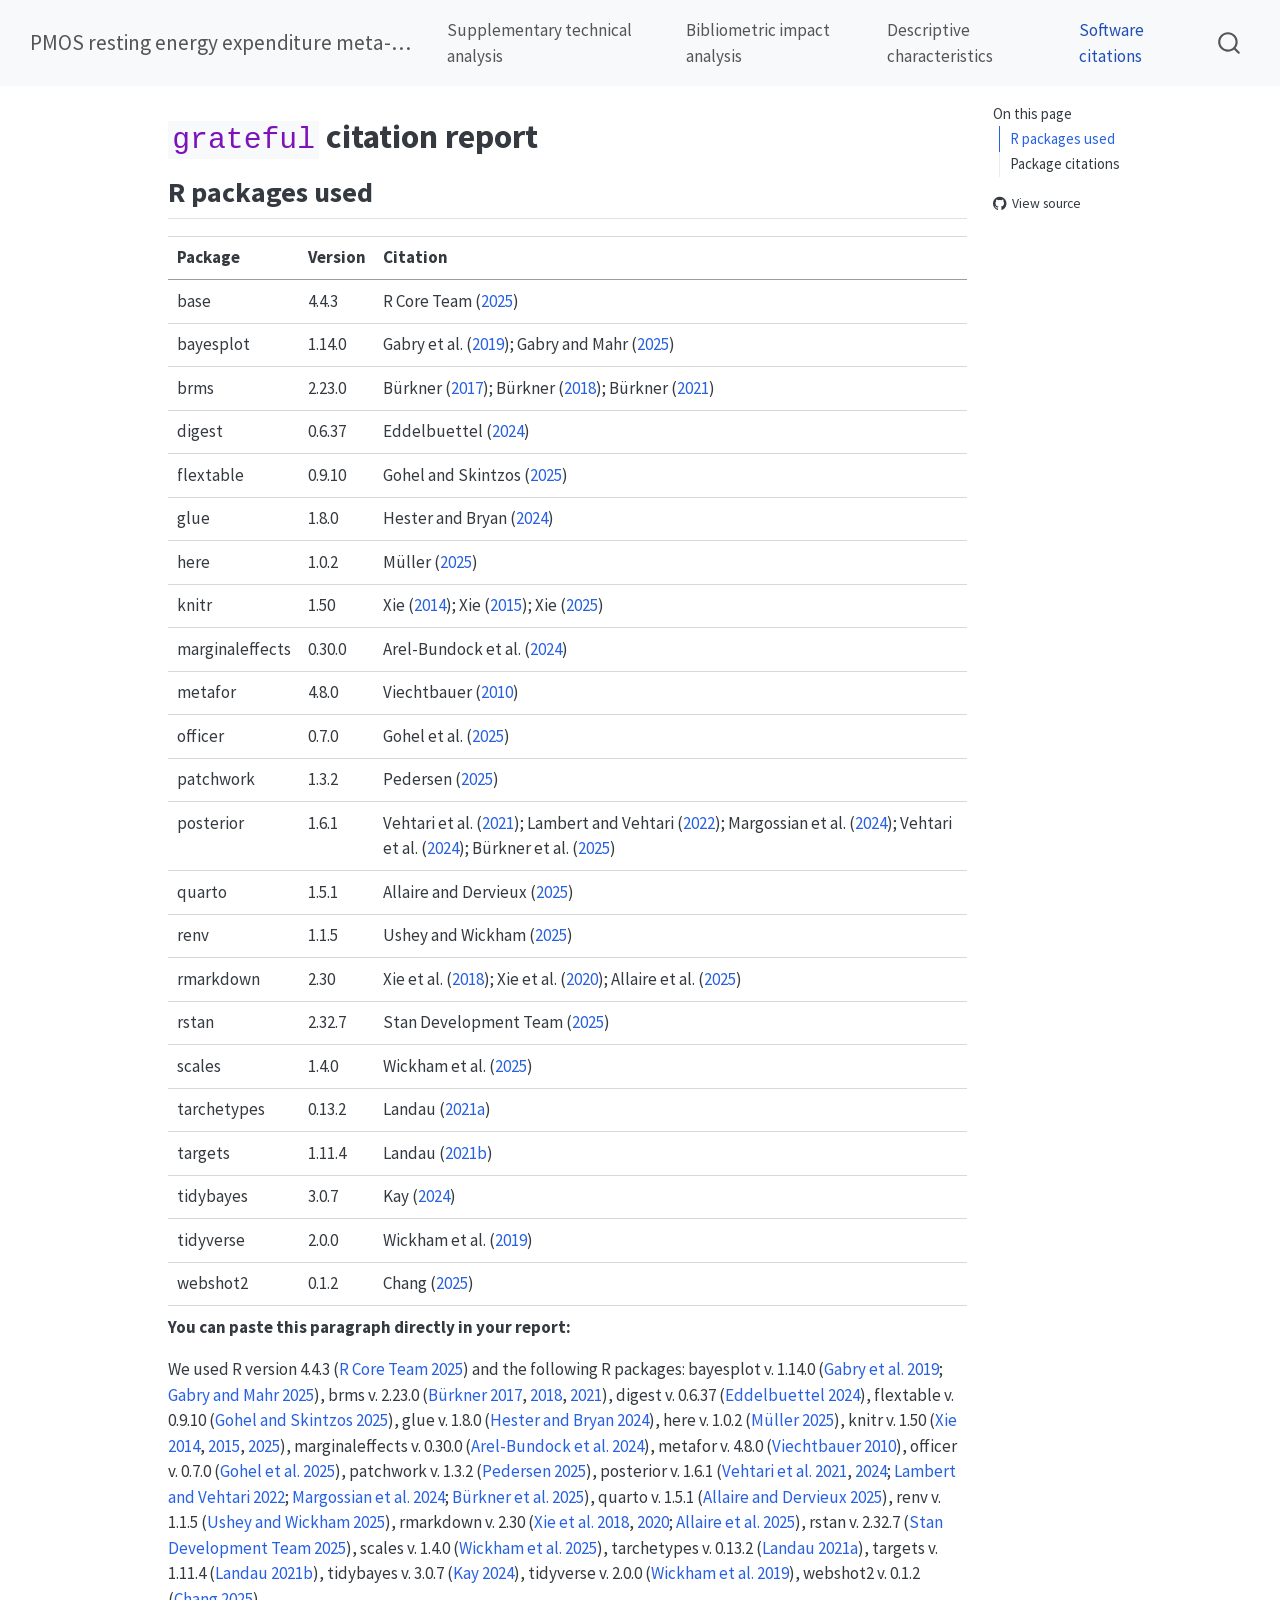
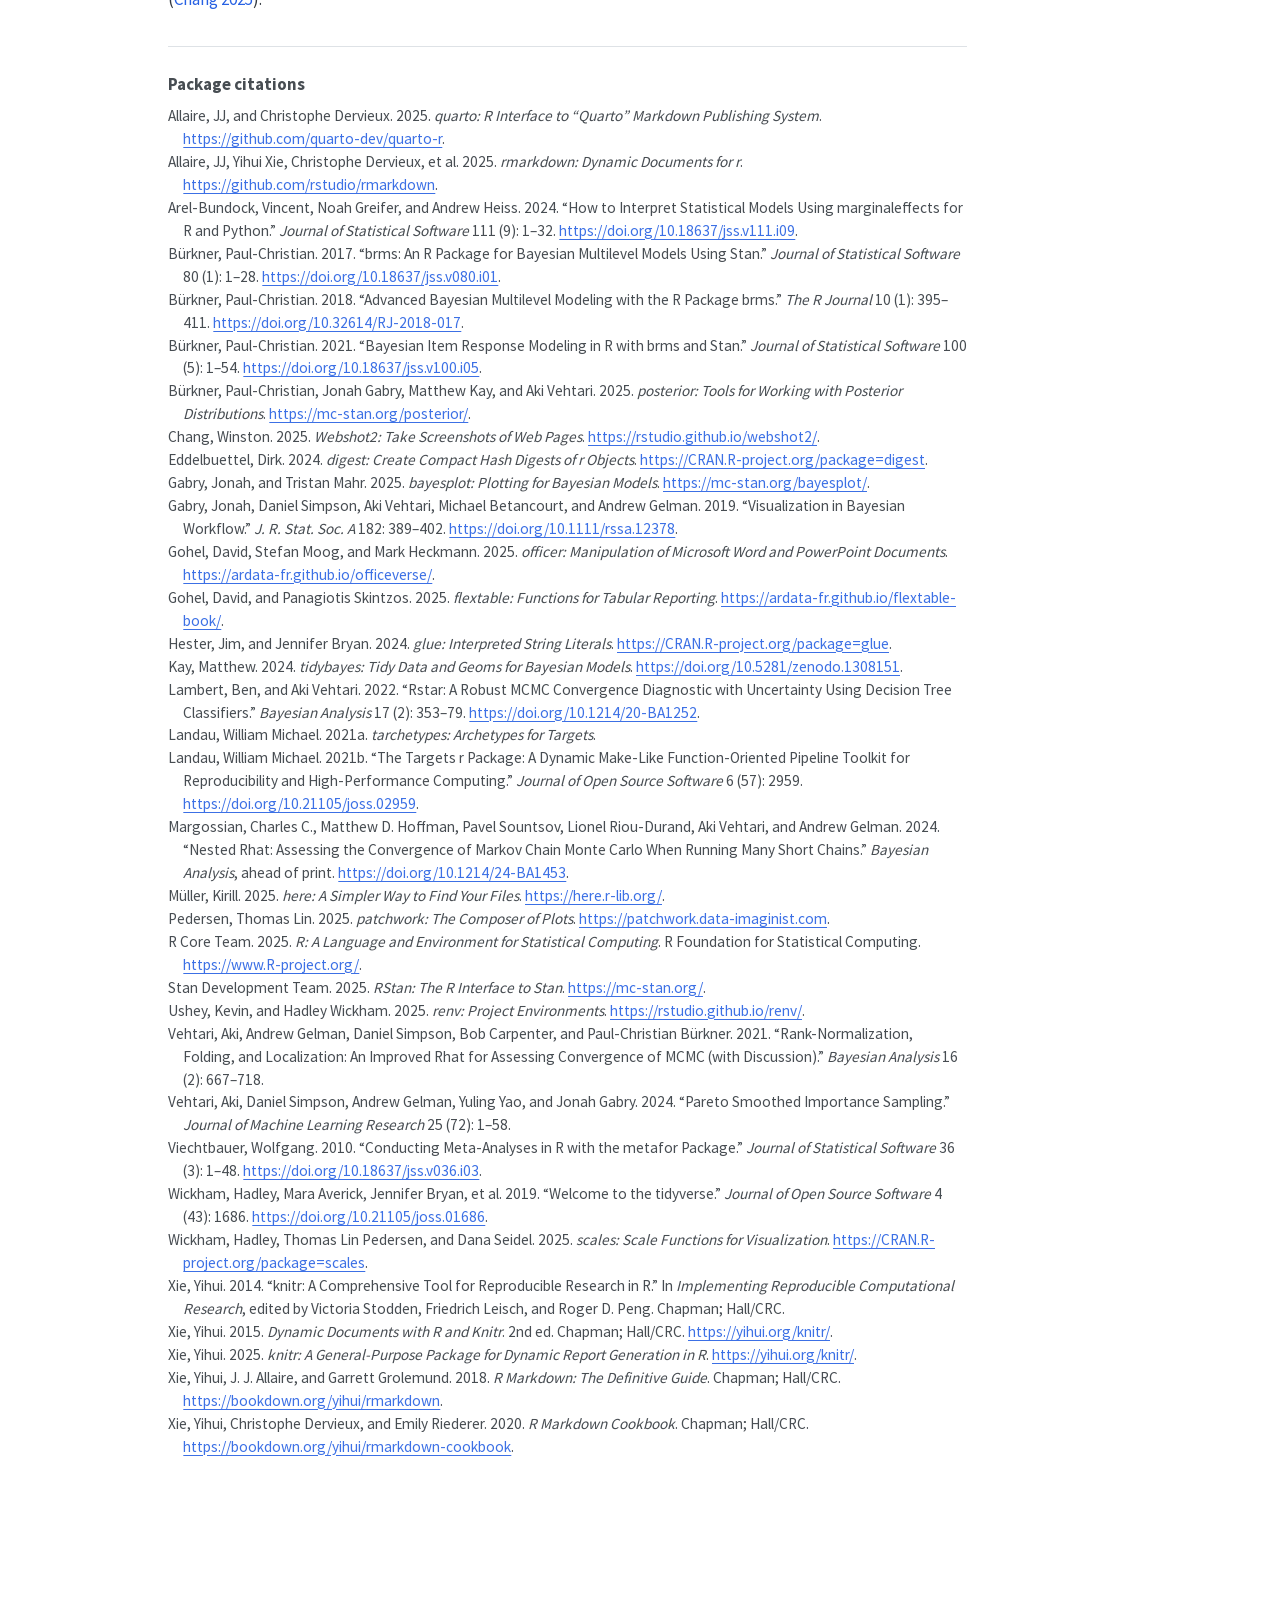
==== docs/grateful-report.html @ 44b8bd8b "Publish updated supplementary site" ====
<!DOCTYPE html>
<html xmlns="http://www.w3.org/1999/xhtml" lang="en" xml:lang="en"><head>

<meta charset="utf-8">
<meta name="generator" content="quarto-1.9.38">

<meta name="viewport" content="width=device-width, initial-scale=1.0, user-scalable=yes">


<title>grateful citation report – PMOS resting energy expenditure meta-analysis</title>
<style>

code{white-space: pre-wrap;}
span.smallcaps{font-variant: small-caps;}
div.columns{display: flex; gap: min(4vw, 1.5em);}
div.column{flex: auto; overflow-x: auto;}
div.hanging-indent{margin-left: 1.5em; text-indent: -1.5em;}
ul.task-list{list-style: none;}
ul.task-list li input[type="checkbox"] {
width: 0.8em;
margin: 0 0.8em 0.2em -1em;  vertical-align: middle;
}

div.csl-bib-body { }
div.csl-entry {
clear: both;
}
.hanging-indent div.csl-entry {
margin-left:2em;
text-indent:-2em;
}
div.csl-left-margin {
min-width:2em;
float:left;
}
div.csl-right-inline {
margin-left:2em;
padding-left:1em;
}
div.csl-indent {
margin-left: 2em;
}</style>


<script>const headroomChanged = new CustomEvent("quarto-hrChanged", {
  detail: {},
  bubbles: true,
  cancelable: false,
  composed: false,
});

const announceDismiss = () => {
  const annEl = window.document.getElementById("quarto-announcement");
  if (annEl) {
    annEl.remove();

    const annId = annEl.getAttribute("data-announcement-id");
    window.localStorage.setItem(`quarto-announce-${annId}`, "true");
  }
};

const announceRegister = () => {
  const annEl = window.document.getElementById("quarto-announcement");
  if (annEl) {
    const annId = annEl.getAttribute("data-announcement-id");
    const isDismissed =
      window.localStorage.getItem(`quarto-announce-${annId}`) || false;
    if (isDismissed) {
      announceDismiss();
      return;
    } else {
      annEl.classList.remove("hidden");
    }

    const actionEl = annEl.querySelector(".quarto-announcement-action");
    if (actionEl) {
      actionEl.addEventListener("click", function (e) {
        e.preventDefault();
        // Hide the bar immediately
        announceDismiss();
      });
    }
  }
};

window.document.addEventListener("DOMContentLoaded", function () {
  let init = false;

  announceRegister();

  // Manage the back to top button, if one is present.
  let lastScrollTop = window.pageYOffset || document.documentElement.scrollTop;
  const scrollDownBuffer = 5;
  const scrollUpBuffer = 35;
  const btn = document.getElementById("quarto-back-to-top");
  const hideBackToTop = () => {
    btn.style.display = "none";
  };
  const showBackToTop = () => {
    btn.style.display = "inline-block";
  };
  if (btn) {
    window.document.addEventListener(
      "scroll",
      function () {
        const currentScrollTop =
          window.pageYOffset || document.documentElement.scrollTop;

        // Shows and hides the button 'intelligently' as the user scrolls
        if (currentScrollTop - scrollDownBuffer > lastScrollTop) {
          hideBackToTop();
          lastScrollTop = currentScrollTop <= 0 ? 0 : currentScrollTop;
        } else if (currentScrollTop < lastScrollTop - scrollUpBuffer) {
          showBackToTop();
          lastScrollTop = currentScrollTop <= 0 ? 0 : currentScrollTop;
        }

        // Show the button at the bottom, hides it at the top
        if (currentScrollTop <= 0) {
          hideBackToTop();
        } else if (
          window.innerHeight + currentScrollTop >=
          document.body.offsetHeight
        ) {
          showBackToTop();
        }
      },
      false
    );
  }

  function throttle(func, wait) {
    var timeout;
    return function () {
      const context = this;
      const args = arguments;
      const later = function () {
        clearTimeout(timeout);
        timeout = null;
        func.apply(context, args);
      };

      if (!timeout) {
        timeout = setTimeout(later, wait);
      }
    };
  }

  function headerOffset() {
    // Set an offset if there is are fixed top navbar
    const headerEl = window.document.querySelector("header.fixed-top");
    if (headerEl) {
      return headerEl.clientHeight;
    } else {
      return 0;
    }
  }

  function footerOffset() {
    const footerEl = window.document.querySelector("footer.footer");
    if (footerEl) {
      return footerEl.clientHeight;
    } else {
      return 0;
    }
  }

  function dashboardOffset() {
    const dashboardNavEl = window.document.getElementById(
      "quarto-dashboard-header"
    );
    if (dashboardNavEl !== null) {
      return dashboardNavEl.clientHeight;
    } else {
      return 0;
    }
  }

  function updateDocumentOffsetWithoutAnimation() {
    updateDocumentOffset(false);
  }

  function updateDocumentOffset(animated) {
    // set body offset
    const topOffset = headerOffset();
    const bodyOffset = topOffset + footerOffset() + dashboardOffset();
    const bodyEl = window.document.body;
    bodyEl.setAttribute("data-bs-offset", topOffset);
    bodyEl.style.paddingTop = topOffset + "px";

    // deal with sidebar offsets
    const sidebars = window.document.querySelectorAll(
      ".sidebar, .headroom-target"
    );
    sidebars.forEach((sidebar) => {
      if (!animated) {
        sidebar.classList.add("notransition");
        // Remove the no transition class after the animation has time to complete
        setTimeout(function () {
          sidebar.classList.remove("notransition");
        }, 201);
      }

      if (window.Headroom && sidebar.classList.contains("sidebar-unpinned")) {
        sidebar.style.top = "0";
        sidebar.style.maxHeight = "100vh";
      } else {
        sidebar.style.top = topOffset + "px";
        sidebar.style.maxHeight = "calc(100vh - " + topOffset + "px)";
      }
    });

    // allow space for footer
    const mainContainer = window.document.querySelector(".quarto-container");
    if (mainContainer) {
      mainContainer.style.minHeight = "calc(100vh - " + bodyOffset + "px)";
    }

    // link offset
    let linkStyle = window.document.querySelector("#quarto-target-style");
    if (!linkStyle) {
      linkStyle = window.document.createElement("style");
      linkStyle.setAttribute("id", "quarto-target-style");
      window.document.head.appendChild(linkStyle);
    }
    while (linkStyle.firstChild) {
      linkStyle.removeChild(linkStyle.firstChild);
    }
    if (topOffset > 0) {
      linkStyle.appendChild(
        window.document.createTextNode(`
      section:target::before {
        content: "";
        display: block;
        height: ${topOffset}px;
        margin: -${topOffset}px 0 0;
      }`)
      );
    }
    if (init) {
      window.dispatchEvent(headroomChanged);
    }
    init = true;
  }

  // initialize headroom
  var header = window.document.querySelector("#quarto-header");
  if (header && window.Headroom) {
    const headroom = new window.Headroom(header, {
      tolerance: 5,
      onPin: function () {
        const sidebars = window.document.querySelectorAll(
          ".sidebar, .headroom-target"
        );
        sidebars.forEach((sidebar) => {
          sidebar.classList.remove("sidebar-unpinned");
        });
        updateDocumentOffset();
      },
      onUnpin: function () {
        const sidebars = window.document.querySelectorAll(
          ".sidebar, .headroom-target"
        );
        sidebars.forEach((sidebar) => {
          sidebar.classList.add("sidebar-unpinned");
        });
        updateDocumentOffset();
      },
    });
    headroom.init();

    let frozen = false;
    window.quartoToggleHeadroom = function () {
      if (frozen) {
        headroom.unfreeze();
        frozen = false;
      } else {
        headroom.freeze();
        frozen = true;
      }
    };
  }

  window.addEventListener(
    "hashchange",
    function (e) {
      if (
        getComputedStyle(document.documentElement).scrollBehavior !== "smooth"
      ) {
        window.scrollTo(0, window.pageYOffset - headerOffset());
      }
    },
    false
  );

  // Observe size changed for the header
  const headerEl = window.document.querySelector("header.fixed-top");
  if (headerEl && window.ResizeObserver) {
    const observer = new window.ResizeObserver(() => {
      setTimeout(updateDocumentOffsetWithoutAnimation, 0);
    });
    observer.observe(headerEl, {
      attributes: true,
      childList: true,
      characterData: true,
    });
  } else {
    window.addEventListener(
      "resize",
      throttle(updateDocumentOffsetWithoutAnimation, 50)
    );
  }
  setTimeout(updateDocumentOffsetWithoutAnimation, 250);

  // fixup index.html links if we aren't on the filesystem
  if (window.location.protocol !== "file:") {
    const links = window.document.querySelectorAll("a");
    for (let i = 0; i < links.length; i++) {
      if (links[i].href) {
        links[i].dataset.originalHref = links[i].href;
        links[i].href = links[i].href.replace(/\/index\.html/, "/");
      }
    }

    // Fixup any sharing links that require urls
    // Append url to any sharing urls
    const sharingLinks = window.document.querySelectorAll(
      "a.sidebar-tools-main-item, a.quarto-navigation-tool, a.quarto-navbar-tools, a.quarto-navbar-tools-item"
    );
    for (let i = 0; i < sharingLinks.length; i++) {
      const sharingLink = sharingLinks[i];
      const href = sharingLink.getAttribute("href");
      if (href) {
        sharingLink.setAttribute(
          "href",
          href.replace("|url|", window.location.href)
        );
      }
    }

    // Scroll the active navigation item into view, if necessary
    const navSidebar = window.document.querySelector("nav#quarto-sidebar");
    if (navSidebar) {
      // Find the active item
      const activeItem = navSidebar.querySelector("li.sidebar-item a.active");
      if (activeItem) {
        // Wait for the scroll height and height to resolve by observing size changes on the
        // nav element that is scrollable
        const resizeObserver = new ResizeObserver((_entries) => {
          // The bottom of the element
          const elBottom = activeItem.offsetTop;
          const viewBottom = navSidebar.scrollTop + navSidebar.clientHeight;

          // The element height and scroll height are the same, then we are still loading
          if (viewBottom !== navSidebar.scrollHeight) {
            // Determine if the item isn't visible and scroll to it
            if (elBottom >= viewBottom) {
              navSidebar.scrollTop = elBottom;
            }

            // stop observing now since we've completed the scroll
            resizeObserver.unobserve(navSidebar);
          }
        });
        resizeObserver.observe(navSidebar);
      }
    }
  }
});
</script>
<script>/*!
 * headroom.js v0.12.0 - Give your page some headroom. Hide your header until you need it
 * Copyright (c) 2020 Nick Williams - http://wicky.nillia.ms/headroom.js
 * License: MIT
 */

!function(t,n){"object"==typeof exports&&"undefined"!=typeof module?module.exports=n():"function"==typeof define&&define.amd?define(n):(t=t||self).Headroom=n()}(this,function(){"use strict";function t(){return"undefined"!=typeof window}function d(t){return function(t){return t&&t.document&&function(t){return 9===t.nodeType}(t.document)}(t)?function(t){var n=t.document,o=n.body,s=n.documentElement;return{scrollHeight:function(){return Math.max(o.scrollHeight,s.scrollHeight,o.offsetHeight,s.offsetHeight,o.clientHeight,s.clientHeight)},height:function(){return t.innerHeight||s.clientHeight||o.clientHeight},scrollY:function(){return void 0!==t.pageYOffset?t.pageYOffset:(s||o.parentNode||o).scrollTop}}}(t):function(t){return{scrollHeight:function(){return Math.max(t.scrollHeight,t.offsetHeight,t.clientHeight)},height:function(){return Math.max(t.offsetHeight,t.clientHeight)},scrollY:function(){return t.scrollTop}}}(t)}function n(t,s,e){var n,o=function(){var n=!1;try{var t={get passive(){n=!0}};window.addEventListener("test",t,t),window.removeEventListener("test",t,t)}catch(t){n=!1}return n}(),i=!1,r=d(t),l=r.scrollY(),a={};function c(){var t=Math.round(r.scrollY()),n=r.height(),o=r.scrollHeight();a.scrollY=t,a.lastScrollY=l,a.direction=l<t?"down":"up",a.distance=Math.abs(t-l),a.isOutOfBounds=t<0||o<t+n,a.top=t<=s.offset[a.direction],a.bottom=o<=t+n,a.toleranceExceeded=a.distance>s.tolerance[a.direction],e(a),l=t,i=!1}function h(){i||(i=!0,n=requestAnimationFrame(c))}var u=!!o&&{passive:!0,capture:!1};return t.addEventListener("scroll",h,u),c(),{destroy:function(){cancelAnimationFrame(n),t.removeEventListener("scroll",h,u)}}}function o(t){return t===Object(t)?t:{down:t,up:t}}function s(t,n){n=n||{},Object.assign(this,s.options,n),this.classes=Object.assign({},s.options.classes,n.classes),this.elem=t,this.tolerance=o(this.tolerance),this.offset=o(this.offset),this.initialised=!1,this.frozen=!1}return s.prototype={constructor:s,init:function(){return s.cutsTheMustard&&!this.initialised&&(this.addClass("initial"),this.initialised=!0,setTimeout(function(t){t.scrollTracker=n(t.scroller,{offset:t.offset,tolerance:t.tolerance},t.update.bind(t))},100,this)),this},destroy:function(){this.initialised=!1,Object.keys(this.classes).forEach(this.removeClass,this),this.scrollTracker.destroy()},unpin:function(){!this.hasClass("pinned")&&this.hasClass("unpinned")||(this.addClass("unpinned"),this.removeClass("pinned"),this.onUnpin&&this.onUnpin.call(this))},pin:function(){this.hasClass("unpinned")&&(this.addClass("pinned"),this.removeClass("unpinned"),this.onPin&&this.onPin.call(this))},freeze:function(){this.frozen=!0,this.addClass("frozen")},unfreeze:function(){this.frozen=!1,this.removeClass("frozen")},top:function(){this.hasClass("top")||(this.addClass("top"),this.removeClass("notTop"),this.onTop&&this.onTop.call(this))},notTop:function(){this.hasClass("notTop")||(this.addClass("notTop"),this.removeClass("top"),this.onNotTop&&this.onNotTop.call(this))},bottom:function(){this.hasClass("bottom")||(this.addClass("bottom"),this.removeClass("notBottom"),this.onBottom&&this.onBottom.call(this))},notBottom:function(){this.hasClass("notBottom")||(this.addClass("notBottom"),this.removeClass("bottom"),this.onNotBottom&&this.onNotBottom.call(this))},shouldUnpin:function(t){return"down"===t.direction&&!t.top&&t.toleranceExceeded},shouldPin:function(t){return"up"===t.direction&&t.toleranceExceeded||t.top},addClass:function(t){this.elem.classList.add.apply(this.elem.classList,this.classes[t].split(" "))},removeClass:function(t){this.elem.classList.remove.apply(this.elem.classList,this.classes[t].split(" "))},hasClass:function(t){return this.classes[t].split(" ").every(function(t){return this.classList.contains(t)},this.elem)},update:function(t){t.isOutOfBounds||!0!==this.frozen&&(t.top?this.top():this.notTop(),t.bottom?this.bottom():this.notBottom(),this.shouldUnpin(t)?this.unpin():this.shouldPin(t)&&this.pin())}},s.options={tolerance:{up:0,down:0},offset:0,scroller:t()?window:null,classes:{frozen:"headroom--frozen",pinned:"headroom--pinned",unpinned:"headroom--unpinned",top:"headroom--top",notTop:"headroom--not-top",bottom:"headroom--bottom",notBottom:"headroom--not-bottom",initial:"headroom"}},s.cutsTheMustard=!!(t()&&function(){}.bind&&"classList"in document.documentElement&&Object.assign&&Object.keys&&requestAnimationFrame),s});
</script>
<script>/*!
 * clipboard.js v2.0.11
 * https://clipboardjs.com/
 *
 * Licensed MIT © Zeno Rocha
 */
!function(t,e){"object"==typeof exports&&"object"==typeof module?module.exports=e():"function"==typeof define&&define.amd?define([],e):"object"==typeof exports?exports.ClipboardJS=e():t.ClipboardJS=e()}(this,function(){return n={686:function(t,e,n){"use strict";n.d(e,{default:function(){return b}});var e=n(279),i=n.n(e),e=n(370),u=n.n(e),e=n(817),r=n.n(e);function c(t){try{return document.execCommand(t)}catch(t){return}}var a=function(t){t=r()(t);return c("cut"),t};function o(t,e){var n,o,t=(n=t,o="rtl"===document.documentElement.getAttribute("dir"),(t=document.createElement("textarea")).style.fontSize="12pt",t.style.border="0",t.style.padding="0",t.style.margin="0",t.style.position="absolute",t.style[o?"right":"left"]="-9999px",o=window.pageYOffset||document.documentElement.scrollTop,t.style.top="".concat(o,"px"),t.setAttribute("readonly",""),t.value=n,t);return e.container.appendChild(t),e=r()(t),c("copy"),t.remove(),e}var f=function(t){var e=1<arguments.length&&void 0!==arguments[1]?arguments[1]:{container:document.body},n="";return"string"==typeof t?n=o(t,e):t instanceof HTMLInputElement&&!["text","search","url","tel","password"].includes(null==t?void 0:t.type)?n=o(t.value,e):(n=r()(t),c("copy")),n};function l(t){return(l="function"==typeof Symbol&&"symbol"==typeof Symbol.iterator?function(t){return typeof t}:function(t){return t&&"function"==typeof Symbol&&t.constructor===Symbol&&t!==Symbol.prototype?"symbol":typeof t})(t)}var s=function(){var t=0<arguments.length&&void 0!==arguments[0]?arguments[0]:{},e=t.action,n=void 0===e?"copy":e,o=t.container,e=t.target,t=t.text;if("copy"!==n&&"cut"!==n)throw new Error('Invalid "action" value, use either "copy" or "cut"');if(void 0!==e){if(!e||"object"!==l(e)||1!==e.nodeType)throw new Error('Invalid "target" value, use a valid Element');if("copy"===n&&e.hasAttribute("disabled"))throw new Error('Invalid "target" attribute. Please use "readonly" instead of "disabled" attribute');if("cut"===n&&(e.hasAttribute("readonly")||e.hasAttribute("disabled")))throw new Error('Invalid "target" attribute. You can\'t cut text from elements with "readonly" or "disabled" attributes')}return t?f(t,{container:o}):e?"cut"===n?a(e):f(e,{container:o}):void 0};function p(t){return(p="function"==typeof Symbol&&"symbol"==typeof Symbol.iterator?function(t){return typeof t}:function(t){return t&&"function"==typeof Symbol&&t.constructor===Symbol&&t!==Symbol.prototype?"symbol":typeof t})(t)}function d(t,e){for(var n=0;n<e.length;n++){var o=e[n];o.enumerable=o.enumerable||!1,o.configurable=!0,"value"in o&&(o.writable=!0),Object.defineProperty(t,o.key,o)}}function y(t,e){return(y=Object.setPrototypeOf||function(t,e){return t.__proto__=e,t})(t,e)}function h(n){var o=function(){if("undefined"==typeof Reflect||!Reflect.construct)return!1;if(Reflect.construct.sham)return!1;if("function"==typeof Proxy)return!0;try{return Date.prototype.toString.call(Reflect.construct(Date,[],function(){})),!0}catch(t){return!1}}();return function(){var t,e=v(n);return t=o?(t=v(this).constructor,Reflect.construct(e,arguments,t)):e.apply(this,arguments),e=this,!(t=t)||"object"!==p(t)&&"function"!=typeof t?function(t){if(void 0!==t)return t;throw new ReferenceError("this hasn't been initialised - super() hasn't been called")}(e):t}}function v(t){return(v=Object.setPrototypeOf?Object.getPrototypeOf:function(t){return t.__proto__||Object.getPrototypeOf(t)})(t)}function m(t,e){t="data-clipboard-".concat(t);if(e.hasAttribute(t))return e.getAttribute(t)}var b=function(){!function(t,e){if("function"!=typeof e&&null!==e)throw new TypeError("Super expression must either be null or a function");t.prototype=Object.create(e&&e.prototype,{constructor:{value:t,writable:!0,configurable:!0}}),e&&y(t,e)}(r,i());var t,e,n,o=h(r);function r(t,e){var n;return function(t){if(!(t instanceof r))throw new TypeError("Cannot call a class as a function")}(this),(n=o.call(this)).resolveOptions(e),n.listenClick(t),n}return t=r,n=[{key:"copy",value:function(t){var e=1<arguments.length&&void 0!==arguments[1]?arguments[1]:{container:document.body};return f(t,e)}},{key:"cut",value:function(t){return a(t)}},{key:"isSupported",value:function(){var t=0<arguments.length&&void 0!==arguments[0]?arguments[0]:["copy","cut"],t="string"==typeof t?[t]:t,e=!!document.queryCommandSupported;return t.forEach(function(t){e=e&&!!document.queryCommandSupported(t)}),e}}],(e=[{key:"resolveOptions",value:function(){var t=0<arguments.length&&void 0!==arguments[0]?arguments[0]:{};this.action="function"==typeof t.action?t.action:this.defaultAction,this.target="function"==typeof t.target?t.target:this.defaultTarget,this.text="function"==typeof t.text?t.text:this.defaultText,this.container="object"===p(t.container)?t.container:document.body}},{key:"listenClick",value:function(t){var e=this;this.listener=u()(t,"click",function(t){return e.onClick(t)})}},{key:"onClick",value:function(t){var e=t.delegateTarget||t.currentTarget,n=this.action(e)||"copy",t=s({action:n,container:this.container,target:this.target(e),text:this.text(e)});this.emit(t?"success":"error",{action:n,text:t,trigger:e,clearSelection:function(){e&&e.focus(),window.getSelection().removeAllRanges()}})}},{key:"defaultAction",value:function(t){return m("action",t)}},{key:"defaultTarget",value:function(t){t=m("target",t);if(t)return document.querySelector(t)}},{key:"defaultText",value:function(t){return m("text",t)}},{key:"destroy",value:function(){this.listener.destroy()}}])&&d(t.prototype,e),n&&d(t,n),r}()},828:function(t){var e;"undefined"==typeof Element||Element.prototype.matches||((e=Element.prototype).matches=e.matchesSelector||e.mozMatchesSelector||e.msMatchesSelector||e.oMatchesSelector||e.webkitMatchesSelector),t.exports=function(t,e){for(;t&&9!==t.nodeType;){if("function"==typeof t.matches&&t.matches(e))return t;t=t.parentNode}}},438:function(t,e,n){var u=n(828);function i(t,e,n,o,r){var i=function(e,n,t,o){return function(t){t.delegateTarget=u(t.target,n),t.delegateTarget&&o.call(e,t)}}.apply(this,arguments);return t.addEventListener(n,i,r),{destroy:function(){t.removeEventListener(n,i,r)}}}t.exports=function(t,e,n,o,r){return"function"==typeof t.addEventListener?i.apply(null,arguments):"function"==typeof n?i.bind(null,document).apply(null,arguments):("string"==typeof t&&(t=document.querySelectorAll(t)),Array.prototype.map.call(t,function(t){return i(t,e,n,o,r)}))}},879:function(t,n){n.node=function(t){return void 0!==t&&t instanceof HTMLElement&&1===t.nodeType},n.nodeList=function(t){var e=Object.prototype.toString.call(t);return void 0!==t&&("[object NodeList]"===e||"[object HTMLCollection]"===e)&&"length"in t&&(0===t.length||n.node(t[0]))},n.string=function(t){return"string"==typeof t||t instanceof String},n.fn=function(t){return"[object Function]"===Object.prototype.toString.call(t)}},370:function(t,e,n){var f=n(879),l=n(438);t.exports=function(t,e,n){if(!t&&!e&&!n)throw new Error("Missing required arguments");if(!f.string(e))throw new TypeError("Second argument must be a String");if(!f.fn(n))throw new TypeError("Third argument must be a Function");if(f.node(t))return c=e,a=n,(u=t).addEventListener(c,a),{destroy:function(){u.removeEventListener(c,a)}};if(f.nodeList(t))return o=t,r=e,i=n,Array.prototype.forEach.call(o,function(t){t.addEventListener(r,i)}),{destroy:function(){Array.prototype.forEach.call(o,function(t){t.removeEventListener(r,i)})}};if(f.string(t))return t=t,e=e,n=n,l(document.body,t,e,n);throw new TypeError("First argument must be a String, HTMLElement, HTMLCollection, or NodeList");var o,r,i,u,c,a}},817:function(t){t.exports=function(t){var e,n="SELECT"===t.nodeName?(t.focus(),t.value):"INPUT"===t.nodeName||"TEXTAREA"===t.nodeName?((e=t.hasAttribute("readonly"))||t.setAttribute("readonly",""),t.select(),t.setSelectionRange(0,t.value.length),e||t.removeAttribute("readonly"),t.value):(t.hasAttribute("contenteditable")&&t.focus(),n=window.getSelection(),(e=document.createRange()).selectNodeContents(t),n.removeAllRanges(),n.addRange(e),n.toString());return n}},279:function(t){function e(){}e.prototype={on:function(t,e,n){var o=this.e||(this.e={});return(o[t]||(o[t]=[])).push({fn:e,ctx:n}),this},once:function(t,e,n){var o=this;function r(){o.off(t,r),e.apply(n,arguments)}return r._=e,this.on(t,r,n)},emit:function(t){for(var e=[].slice.call(arguments,1),n=((this.e||(this.e={}))[t]||[]).slice(),o=0,r=n.length;o<r;o++)n[o].fn.apply(n[o].ctx,e);return this},off:function(t,e){var n=this.e||(this.e={}),o=n[t],r=[];if(o&&e)for(var i=0,u=o.length;i<u;i++)o[i].fn!==e&&o[i].fn._!==e&&r.push(o[i]);return r.length?n[t]=r:delete n[t],this}},t.exports=e,t.exports.TinyEmitter=e}},r={},o.n=function(t){var e=t&&t.__esModule?function(){return t.default}:function(){return t};return o.d(e,{a:e}),e},o.d=function(t,e){for(var n in e)o.o(e,n)&&!o.o(t,n)&&Object.defineProperty(t,n,{enumerable:!0,get:e[n]})},o.o=function(t,e){return Object.prototype.hasOwnProperty.call(t,e)},o(686).default;function o(t){if(r[t])return r[t].exports;var e=r[t]={exports:{}};return n[t](e,e.exports,o),e.exports}var n,r});</script>
<script>/*! @algolia/autocomplete-js 1.19.1 | MIT License | © Algolia, Inc. and contributors | https://github.com/algolia/autocomplete */
!function(e,t){"object"==typeof exports&&"undefined"!=typeof module?t(exports):"function"==typeof define&&define.amd?define(["exports"],t):t((e="undefined"!=typeof globalThis?globalThis:e||self)["@algolia/autocomplete-js"]={})}(this,(function(e){"use strict";function t(e,t){var n=Object.keys(e);if(Object.getOwnPropertySymbols){var r=Object.getOwnPropertySymbols(e);t&&(r=r.filter((function(t){return Object.getOwnPropertyDescriptor(e,t).enumerable}))),n.push.apply(n,r)}return n}function n(e){for(var n=1;n<arguments.length;n++){var r=null!=arguments[n]?arguments[n]:{};n%2?t(Object(r),!0).forEach((function(t){o(e,t,r[t])})):Object.getOwnPropertyDescriptors?Object.defineProperties(e,Object.getOwnPropertyDescriptors(r)):t(Object(r)).forEach((function(t){Object.defineProperty(e,t,Object.getOwnPropertyDescriptor(r,t))}))}return e}function r(e){return r="function"==typeof Symbol&&"symbol"==typeof Symbol.iterator?function(e){return typeof e}:function(e){return e&&"function"==typeof Symbol&&e.constructor===Symbol&&e!==Symbol.prototype?"symbol":typeof e},r(e)}function o(e,t,n){return(t=function(e){var t=function(e,t){if("object"!=typeof e||null===e)return e;var n=e[Symbol.toPrimitive];if(void 0!==n){var r=n.call(e,t||"default");if("object"!=typeof r)return r;throw new TypeError("@@toPrimitive must return a primitive value.")}return("string"===t?String:Number)(e)}(e,"string");return"symbol"==typeof t?t:String(t)}(t))in e?Object.defineProperty(e,t,{value:n,enumerable:!0,configurable:!0,writable:!0}):e[t]=n,e}function i(){return i=Object.assign?Object.assign.bind():function(e){for(var t=1;t<arguments.length;t++){var n=arguments[t];for(var r in n)Object.prototype.hasOwnProperty.call(n,r)&&(e[r]=n[r])}return e},i.apply(this,arguments)}function u(e,t){if(null==e)return{};var n,r,o=function(e,t){if(null==e)return{};var n,r,o={},i=Object.keys(e);for(r=0;r<i.length;r++)n=i[r],t.indexOf(n)>=0||(o[n]=e[n]);return o}(e,t);if(Object.getOwnPropertySymbols){var i=Object.getOwnPropertySymbols(e);for(r=0;r<i.length;r++)n=i[r],t.indexOf(n)>=0||Object.prototype.propertyIsEnumerable.call(e,n)&&(o[n]=e[n])}return o}function a(e,t){return function(e){if(Array.isArray(e))return e}(e)||function(e,t){var n=null==e?null:"undefined"!=typeof Symbol&&e[Symbol.iterator]||e["@@iterator"];if(null!=n){var r,o,i,u,a=[],l=!0,c=!1;try{if(i=(n=n.call(e)).next,0===t){if(Object(n)!==n)return;l=!1}else for(;!(l=(r=i.call(n)).done)&&(a.push(r.value),a.length!==t);l=!0);}catch(e){c=!0,o=e}finally{try{if(!l&&null!=n.return&&(u=n.return(),Object(u)!==u))return}finally{if(c)throw o}}return a}}(e,t)||c(e,t)||function(){throw new TypeError("Invalid attempt to destructure non-iterable instance.\nIn order to be iterable, non-array objects must have a [Symbol.iterator]() method.")}()}function l(e){return function(e){if(Array.isArray(e))return s(e)}(e)||function(e){if("undefined"!=typeof Symbol&&null!=e[Symbol.iterator]||null!=e["@@iterator"])return Array.from(e)}(e)||c(e)||function(){throw new TypeError("Invalid attempt to spread non-iterable instance.\nIn order to be iterable, non-array objects must have a [Symbol.iterator]() method.")}()}function c(e,t){if(e){if("string"==typeof e)return s(e,t);var n=Object.prototype.toString.call(e).slice(8,-1);return"Object"===n&&e.constructor&&(n=e.constructor.name),"Map"===n||"Set"===n?Array.from(e):"Arguments"===n||/^(?:Ui|I)nt(?:8|16|32)(?:Clamped)?Array$/.test(n)?s(e,t):void 0}}function s(e,t){(null==t||t>e.length)&&(t=e.length);for(var n=0,r=new Array(t);n<t;n++)r[n]=e[n];return r}function f(e){return{current:e}}function p(e,t){var n=void 0;return function(){for(var r=arguments.length,o=new Array(r),i=0;i<r;i++)o[i]=arguments[i];n&&clearTimeout(n),n=setTimeout((function(){return e.apply(void 0,o)}),t)}}function m(e){return e.reduce((function(e,t){return e.concat(t)}),[])}var v=0;function d(){return"autocomplete-".concat(v++)}function y(e,t){return t.reduce((function(e,t){return e&&e[t]}),e)}function b(e){return 0===e.collections.length?0:e.collections.reduce((function(e,t){return e+t.items.length}),0)}function g(e){return e!==Object(e)}function h(e,t){if(e===t)return!0;if(g(e)||g(t)||"function"==typeof e||"function"==typeof t)return e===t;if(Object.keys(e).length!==Object.keys(t).length)return!1;for(var n=0,r=Object.keys(e);n<r.length;n++){var o=r[n];if(!(o in t))return!1;if(!h(e[o],t[o]))return!1}return!0}var _=function(){};var O="1.19.1",S=[{segment:"autocomplete-core",version:O}];function j(e){var t=e.item,n=e.items,r=void 0===n?[]:n;return{index:t.__autocomplete_indexName,items:[t],positions:[1+r.findIndex((function(e){return e.objectID===t.objectID}))],queryID:t.__autocomplete_queryID,algoliaSource:["autocomplete"]}}function P(e,t){return function(e){if(Array.isArray(e))return e}(e)||function(e,t){var n=null==e?null:"undefined"!=typeof Symbol&&e[Symbol.iterator]||e["@@iterator"];if(null!=n){var r,o,i,u,a=[],l=!0,c=!1;try{if(i=(n=n.call(e)).next,0===t){if(Object(n)!==n)return;l=!1}else for(;!(l=(r=i.call(n)).done)&&(a.push(r.value),a.length!==t);l=!0);}catch(e){c=!0,o=e}finally{try{if(!l&&null!=n.return&&(u=n.return(),Object(u)!==u))return}finally{if(c)throw o}}return a}}(e,t)||function(e,t){if(!e)return;if("string"==typeof e)return w(e,t);var n=Object.prototype.toString.call(e).slice(8,-1);"Object"===n&&e.constructor&&(n=e.constructor.name);if("Map"===n||"Set"===n)return Array.from(e);if("Arguments"===n||/^(?:Ui|I)nt(?:8|16|32)(?:Clamped)?Array$/.test(n))return w(e,t)}(e,t)||function(){throw new TypeError("Invalid attempt to destructure non-iterable instance.\nIn order to be iterable, non-array objects must have a [Symbol.iterator]() method.")}()}function w(e,t){(null==t||t>e.length)&&(t=e.length);for(var n=0,r=new Array(t);n<t;n++)r[n]=e[n];return r}var I=["items"],A=["items"];function E(e){return E="function"==typeof Symbol&&"symbol"==typeof Symbol.iterator?function(e){return typeof e}:function(e){return e&&"function"==typeof Symbol&&e.constructor===Symbol&&e!==Symbol.prototype?"symbol":typeof e},E(e)}function D(e){return function(e){if(Array.isArray(e))return C(e)}(e)||function(e){if("undefined"!=typeof Symbol&&null!=e[Symbol.iterator]||null!=e["@@iterator"])return Array.from(e)}(e)||function(e,t){if(!e)return;if("string"==typeof e)return C(e,t);var n=Object.prototype.toString.call(e).slice(8,-1);"Object"===n&&e.constructor&&(n=e.constructor.name);if("Map"===n||"Set"===n)return Array.from(e);if("Arguments"===n||/^(?:Ui|I)nt(?:8|16|32)(?:Clamped)?Array$/.test(n))return C(e,t)}(e)||function(){throw new TypeError("Invalid attempt to spread non-iterable instance.\nIn order to be iterable, non-array objects must have a [Symbol.iterator]() method.")}()}function C(e,t){(null==t||t>e.length)&&(t=e.length);for(var n=0,r=new Array(t);n<t;n++)r[n]=e[n];return r}function k(e,t){if(null==e)return{};var n,r,o=function(e,t){if(null==e)return{};var n,r,o={},i=Object.keys(e);for(r=0;r<i.length;r++)n=i[r],t.indexOf(n)>=0||(o[n]=e[n]);return o}(e,t);if(Object.getOwnPropertySymbols){var i=Object.getOwnPropertySymbols(e);for(r=0;r<i.length;r++)n=i[r],t.indexOf(n)>=0||Object.prototype.propertyIsEnumerable.call(e,n)&&(o[n]=e[n])}return o}function x(e,t){var n=Object.keys(e);if(Object.getOwnPropertySymbols){var r=Object.getOwnPropertySymbols(e);t&&(r=r.filter((function(t){return Object.getOwnPropertyDescriptor(e,t).enumerable}))),n.push.apply(n,r)}return n}function N(e){for(var t=1;t<arguments.length;t++){var n=null!=arguments[t]?arguments[t]:{};t%2?x(Object(n),!0).forEach((function(t){T(e,t,n[t])})):Object.getOwnPropertyDescriptors?Object.defineProperties(e,Object.getOwnPropertyDescriptors(n)):x(Object(n)).forEach((function(t){Object.defineProperty(e,t,Object.getOwnPropertyDescriptor(n,t))}))}return e}function T(e,t,n){return(t=function(e){var t=function(e,t){if("object"!==E(e)||null===e)return e;var n=e[Symbol.toPrimitive];if(void 0!==n){var r=n.call(e,t||"default");if("object"!==E(r))return r;throw new TypeError("@@toPrimitive must return a primitive value.")}return("string"===t?String:Number)(e)}(e,"string");return"symbol"===E(t)?t:String(t)}(t))in e?Object.defineProperty(e,t,{value:n,enumerable:!0,configurable:!0,writable:!0}):e[t]=n,e}function q(e){for(var t=arguments.length>1&&void 0!==arguments[1]?arguments[1]:20,n=[],r=0;r<e.objectIDs.length;r+=t)n.push(N(N({},e),{},{objectIDs:e.objectIDs.slice(r,r+t)}));return n}function B(e){return e.map((function(e){var t=e.items,n=k(e,I);return N(N({},n),{},{objectIDs:(null==t?void 0:t.map((function(e){return e.objectID})))||n.objectIDs})}))}function R(e){var t,n,r,o=(t=P((e.version||"").split(".").map(Number),2),n=t[0],r=t[1],n>=3||2===n&&r>=4||1===n&&r>=10);function i(t,n,r){if(o&&void 0!==r){var i=r[0].__autocomplete_algoliaCredentials,u={"X-Algolia-Application-Id":i.appId,"X-Algolia-API-Key":i.apiKey};e.apply(void 0,[t].concat(D(n),[{headers:u}]))}else e.apply(void 0,[t].concat(D(n)))}return{init:function(t,n){e("init",{appId:t,apiKey:n})},setAuthenticatedUserToken:function(t){e("setAuthenticatedUserToken",t)},setUserToken:function(t){e("setUserToken",t)},clickedObjectIDsAfterSearch:function(){for(var e=arguments.length,t=new Array(e),n=0;n<e;n++)t[n]=arguments[n];t.length>0&&i("clickedObjectIDsAfterSearch",B(t),t[0].items)},clickedObjectIDs:function(){for(var e=arguments.length,t=new Array(e),n=0;n<e;n++)t[n]=arguments[n];t.length>0&&i("clickedObjectIDs",B(t),t[0].items)},clickedFilters:function(){for(var t=arguments.length,n=new Array(t),r=0;r<t;r++)n[r]=arguments[r];n.length>0&&e.apply(void 0,["clickedFilters"].concat(n))},convertedObjectIDsAfterSearch:function(){for(var e=arguments.length,t=new Array(e),n=0;n<e;n++)t[n]=arguments[n];t.length>0&&i("convertedObjectIDsAfterSearch",B(t),t[0].items)},convertedObjectIDs:function(){for(var e=arguments.length,t=new Array(e),n=0;n<e;n++)t[n]=arguments[n];t.length>0&&i("convertedObjectIDs",B(t),t[0].items)},convertedFilters:function(){for(var t=arguments.length,n=new Array(t),r=0;r<t;r++)n[r]=arguments[r];n.length>0&&e.apply(void 0,["convertedFilters"].concat(n))},viewedObjectIDs:function(){for(var e=arguments.length,t=new Array(e),n=0;n<e;n++)t[n]=arguments[n];t.length>0&&t.reduce((function(e,t){var n=t.items,r=k(t,A);return[].concat(D(e),D(q(N(N({},r),{},{objectIDs:(null==n?void 0:n.map((function(e){return e.objectID})))||r.objectIDs})).map((function(e){return{items:n,payload:e}}))))}),[]).forEach((function(e){var t=e.items;return i("viewedObjectIDs",[e.payload],t)}))},viewedFilters:function(){for(var t=arguments.length,n=new Array(t),r=0;r<t;r++)n[r]=arguments[r];n.length>0&&e.apply(void 0,["viewedFilters"].concat(n))}}}function L(e){var t=e.items.reduce((function(e,t){var n;return e[t.__autocomplete_indexName]=(null!==(n=e[t.__autocomplete_indexName])&&void 0!==n?n:[]).concat(t),e}),{});return Object.keys(t).map((function(e){return{index:e,items:t[e],algoliaSource:["autocomplete"]}}))}function F(e){return e.objectID&&e.__autocomplete_indexName&&e.__autocomplete_queryID}function U(e){return U="function"==typeof Symbol&&"symbol"==typeof Symbol.iterator?function(e){return typeof e}:function(e){return e&&"function"==typeof Symbol&&e.constructor===Symbol&&e!==Symbol.prototype?"symbol":typeof e},U(e)}function M(e){return function(e){if(Array.isArray(e))return H(e)}(e)||function(e){if("undefined"!=typeof Symbol&&null!=e[Symbol.iterator]||null!=e["@@iterator"])return Array.from(e)}(e)||function(e,t){if(!e)return;if("string"==typeof e)return H(e,t);var n=Object.prototype.toString.call(e).slice(8,-1);"Object"===n&&e.constructor&&(n=e.constructor.name);if("Map"===n||"Set"===n)return Array.from(e);if("Arguments"===n||/^(?:Ui|I)nt(?:8|16|32)(?:Clamped)?Array$/.test(n))return H(e,t)}(e)||function(){throw new TypeError("Invalid attempt to spread non-iterable instance.\nIn order to be iterable, non-array objects must have a [Symbol.iterator]() method.")}()}function H(e,t){(null==t||t>e.length)&&(t=e.length);for(var n=0,r=new Array(t);n<t;n++)r[n]=e[n];return r}function V(e,t){var n=Object.keys(e);if(Object.getOwnPropertySymbols){var r=Object.getOwnPropertySymbols(e);t&&(r=r.filter((function(t){return Object.getOwnPropertyDescriptor(e,t).enumerable}))),n.push.apply(n,r)}return n}function W(e){for(var t=1;t<arguments.length;t++){var n=null!=arguments[t]?arguments[t]:{};t%2?V(Object(n),!0).forEach((function(t){Q(e,t,n[t])})):Object.getOwnPropertyDescriptors?Object.defineProperties(e,Object.getOwnPropertyDescriptors(n)):V(Object(n)).forEach((function(t){Object.defineProperty(e,t,Object.getOwnPropertyDescriptor(n,t))}))}return e}function Q(e,t,n){return(t=function(e){var t=function(e,t){if("object"!==U(e)||null===e)return e;var n=e[Symbol.toPrimitive];if(void 0!==n){var r=n.call(e,t||"default");if("object"!==U(r))return r;throw new TypeError("@@toPrimitive must return a primitive value.")}return("string"===t?String:Number)(e)}(e,"string");return"symbol"===U(t)?t:String(t)}(t))in e?Object.defineProperty(e,t,{value:n,enumerable:!0,configurable:!0,writable:!0}):e[t]=n,e}var K="2.15.0",$="https://cdn.jsdelivr.net/npm/search-insights@".concat(K,"/dist/search-insights.min.js"),z=p((function(e){var t=e.onItemsChange,n=e.items,r=e.insights,o=e.state;t({insights:r,insightsEvents:L({items:n}).map((function(e){return W({eventName:"Items Viewed"},e)})),state:o})}),400);function G(e){var t=function(e){return W({onItemsChange:function(e){var t=e.insights,n=e.insightsEvents,r=e.state;t.viewedObjectIDs.apply(t,M(n.map((function(e){return W(W({},e),{},{algoliaSource:J(e.algoliaSource,r.context)})}))))},onSelect:function(e){var t=e.insights,n=e.insightsEvents,r=e.state;t.clickedObjectIDsAfterSearch.apply(t,M(n.map((function(e){return W(W({},e),{},{algoliaSource:J(e.algoliaSource,r.context)})}))))},onActive:_,__autocomplete_clickAnalytics:!0},e)}(e),n=t.insightsClient,r=t.insightsInitParams,o=t.onItemsChange,i=t.onSelect,u=t.onActive,a=t.__autocomplete_clickAnalytics,l=n;if(n||function(e){if("undefined"!=typeof window)e({window:window})}((function(e){var t=e.window,n=t.AlgoliaAnalyticsObject||"aa";"string"==typeof n&&(l=t[n]),l||(t.AlgoliaAnalyticsObject=n,t[n]||(t[n]=function(){t[n].queue||(t[n].queue=[]);for(var e=arguments.length,r=new Array(e),o=0;o<e;o++)r[o]=arguments[o];t[n].queue.push(r)}),t[n].version=K,l=t[n],function(e){var t="[Autocomplete]: Could not load search-insights.js. Please load it manually following https://alg.li/insights-autocomplete";try{var n=e.document.createElement("script");n.async=!0,n.src=$,n.onerror=function(){console.error(t)},document.body.appendChild(n)}catch(e){console.error(t)}}(t))})),!l)return{};r&&l("init",W({partial:!0},r));var c=R(l),s=f([]),m=p((function(e){var t=e.state;if(t.isOpen){var n=t.collections.reduce((function(e,t){return[].concat(M(e),M(t.items))}),[]).filter(F);h(s.current.map((function(e){return e.objectID})),n.map((function(e){return e.objectID})))||(s.current=n,n.length>0&&z({onItemsChange:o,items:n,insights:c,state:t}))}}),0);return{name:"aa.algoliaInsightsPlugin",subscribe:function(e){var t=e.setContext,n=e.onSelect,r=e.onActive;function o(e){t({algoliaInsightsPlugin:{__algoliaSearchParameters:W(W({},a?{clickAnalytics:!0}:{}),e?{userToken:X(e)}:{}),insights:c}})}l("addAlgoliaAgent","insights-plugin"),o(),l("onUserTokenChange",(function(e){o(e)})),l("getUserToken",null,(function(e,t){o(t)})),n((function(e){var t=e.item,n=e.state,r=e.event,o=e.source;F(t)&&i({state:n,event:r,insights:c,item:t,insightsEvents:[W({eventName:"Item Selected"},j({item:t,items:o.getItems().filter(F)}))]})})),r((function(e){var t=e.item,n=e.source,r=e.state,o=e.event;F(t)&&u({state:r,event:o,insights:c,item:t,insightsEvents:[W({eventName:"Item Active"},j({item:t,items:n.getItems().filter(F)}))]})}))},onStateChange:function(e){var t=e.state;m({state:t})},__autocomplete_pluginOptions:e}}function J(){var e,t=arguments.length>0&&void 0!==arguments[0]?arguments[0]:[],n=arguments.length>1?arguments[1]:void 0;return[].concat(M(t),["autocomplete-internal"],M(null!==(e=n.algoliaInsightsPlugin)&&void 0!==e&&e.__automaticInsights?["autocomplete-automatic"]:[]))}function X(e){return"number"==typeof e?e.toString():e}function Y(e,t){var n=t;return{then:function(t,r){return Y(e.then(ee(t,n,e),ee(r,n,e)),n)},catch:function(t){return Y(e.catch(ee(t,n,e)),n)},finally:function(t){return t&&n.onCancelList.push(t),Y(e.finally(ee(t&&function(){return n.onCancelList=[],t()},n,e)),n)},cancel:function(){n.isCanceled=!0;var e=n.onCancelList;n.onCancelList=[],e.forEach((function(e){e()}))},isCanceled:function(){return!0===n.isCanceled}}}function Z(e){return Y(e,{isCanceled:!1,onCancelList:[]})}function ee(e,t,n){return e?function(n){return t.isCanceled?n:e(n)}:n}var te,ne=!0;function re(e,t,n,r){if(!n)return null;if(e<0&&(null===t||null!==r&&0===t))return n+e;var o=(null===t?-1:t)+e;return o<=-1||o>=n?null===r?null:0:o}function oe(e,t){var n=Object.keys(e);if(Object.getOwnPropertySymbols){var r=Object.getOwnPropertySymbols(e);t&&(r=r.filter((function(t){return Object.getOwnPropertyDescriptor(e,t).enumerable}))),n.push.apply(n,r)}return n}function ie(e){for(var t=1;t<arguments.length;t++){var n=null!=arguments[t]?arguments[t]:{};t%2?oe(Object(n),!0).forEach((function(t){ue(e,t,n[t])})):Object.getOwnPropertyDescriptors?Object.defineProperties(e,Object.getOwnPropertyDescriptors(n)):oe(Object(n)).forEach((function(t){Object.defineProperty(e,t,Object.getOwnPropertyDescriptor(n,t))}))}return e}function ue(e,t,n){return(t=function(e){var t=function(e,t){if("object"!==ae(e)||null===e)return e;var n=e[Symbol.toPrimitive];if(void 0!==n){var r=n.call(e,t||"default");if("object"!==ae(r))return r;throw new TypeError("@@toPrimitive must return a primitive value.")}return("string"===t?String:Number)(e)}(e,"string");return"symbol"===ae(t)?t:String(t)}(t))in e?Object.defineProperty(e,t,{value:n,enumerable:!0,configurable:!0,writable:!0}):e[t]=n,e}function ae(e){return ae="function"==typeof Symbol&&"symbol"==typeof Symbol.iterator?function(e){return typeof e}:function(e){return e&&"function"==typeof Symbol&&e.constructor===Symbol&&e!==Symbol.prototype?"symbol":typeof e},ae(e)}function le(e,t){var n="undefined"!=typeof Symbol&&e[Symbol.iterator]||e["@@iterator"];if(!n){if(Array.isArray(e)||(n=function(e,t){if(!e)return;if("string"==typeof e)return ce(e,t);var n=Object.prototype.toString.call(e).slice(8,-1);"Object"===n&&e.constructor&&(n=e.constructor.name);if("Map"===n||"Set"===n)return Array.from(e);if("Arguments"===n||/^(?:Ui|I)nt(?:8|16|32)(?:Clamped)?Array$/.test(n))return ce(e,t)}(e))||t&&e&&"number"==typeof e.length){n&&(e=n);var r=0,o=function(){};return{s:o,n:function(){return r>=e.length?{done:!0}:{done:!1,value:e[r++]}},e:function(e){throw e},f:o}}throw new TypeError("Invalid attempt to iterate non-iterable instance.\nIn order to be iterable, non-array objects must have a [Symbol.iterator]() method.")}var i,u=!0,a=!1;return{s:function(){n=n.call(e)},n:function(){var e=n.next();return u=e.done,e},e:function(e){a=!0,i=e},f:function(){try{u||null==n.return||n.return()}finally{if(a)throw i}}}}function ce(e,t){(null==t||t>e.length)&&(t=e.length);for(var n=0,r=new Array(t);n<t;n++)r[n]=e[n];return r}var se=function(e,t){var n,r=!1,o=[],i=le(e);try{for(i.s();!(n=i.n()).done;){var u,a,l,c=null===(u=n.value.__autocomplete_pluginOptions)||void 0===u||null===(a=(l=u).awaitSubmit)||void 0===a?void 0:a.call(l);if("number"==typeof c)o.push(c);else if(!0===c){r=!0;break}}}catch(e){i.e(e)}finally{i.f()}return r?t.wait():o.length>0?t.wait(Math.max.apply(Math,o)):void 0};function fe(e){var t=function(e){var t=e.collections.map((function(e){return e.items.length})).reduce((function(e,t,n){var r=(e[n-1]||0)+t;return e.push(r),e}),[]).reduce((function(t,n){return n<=e.activeItemId?t+1:t}),0);return e.collections[t]}(e);if(!t)return null;var n=t.items[function(e){for(var t=e.state,n=e.collection,r=!1,o=0,i=0;!1===r;){var u=t.collections[o];if(u===n){r=!0;break}i+=u.items.length,o++}return t.activeItemId-i}({state:e,collection:t})],r=t.source;return{item:n,itemInputValue:r.getItemInputValue({item:n,state:e}),itemUrl:r.getItemUrl({item:n,state:e}),source:r}}function pe(e,t,n){return[e,null==n?void 0:n.sourceId,t].filter(Boolean).join("-").replace(/\s/g,"")}var me=/((gt|sm)-|galaxy nexus)|samsung[- ]|samsungbrowser/i;function ve(e){return e.nativeEvent||e}function de(e){return de="function"==typeof Symbol&&"symbol"==typeof Symbol.iterator?function(e){return typeof e}:function(e){return e&&"function"==typeof Symbol&&e.constructor===Symbol&&e!==Symbol.prototype?"symbol":typeof e},de(e)}function ye(e,t){var n=Object.keys(e);if(Object.getOwnPropertySymbols){var r=Object.getOwnPropertySymbols(e);t&&(r=r.filter((function(t){return Object.getOwnPropertyDescriptor(e,t).enumerable}))),n.push.apply(n,r)}return n}function be(e,t,n){return(t=function(e){var t=function(e,t){if("object"!==de(e)||null===e)return e;var n=e[Symbol.toPrimitive];if(void 0!==n){var r=n.call(e,t||"default");if("object"!==de(r))return r;throw new TypeError("@@toPrimitive must return a primitive value.")}return("string"===t?String:Number)(e)}(e,"string");return"symbol"===de(t)?t:String(t)}(t))in e?Object.defineProperty(e,t,{value:n,enumerable:!0,configurable:!0,writable:!0}):e[t]=n,e}function ge(e,t,n){var r,o=t.initialState;return{getState:function(){return o},dispatch:function(r,i){var u=function(e){for(var t=1;t<arguments.length;t++){var n=null!=arguments[t]?arguments[t]:{};t%2?ye(Object(n),!0).forEach((function(t){be(e,t,n[t])})):Object.getOwnPropertyDescriptors?Object.defineProperties(e,Object.getOwnPropertyDescriptors(n)):ye(Object(n)).forEach((function(t){Object.defineProperty(e,t,Object.getOwnPropertyDescriptor(n,t))}))}return e}({},o);o=e(o,{type:r,props:t,payload:i}),n({state:o,prevState:u})},pendingRequests:(r=[],{add:function(e){return r.push(e),e.finally((function(){r=r.filter((function(t){return t!==e}))}))},cancelAll:function(){r.forEach((function(e){return e.cancel()}))},isEmpty:function(){return 0===r.length},wait:function(e){return ne?(ne=!1,te=e?Promise.race([Promise.all(r),new Promise((function(t){return setTimeout(t,e)}))]):Promise.all(r),te.then((function(){ne=!0}))):te}})}}function he(e){return he="function"==typeof Symbol&&"symbol"==typeof Symbol.iterator?function(e){return typeof e}:function(e){return e&&"function"==typeof Symbol&&e.constructor===Symbol&&e!==Symbol.prototype?"symbol":typeof e},he(e)}function _e(e,t){var n=Object.keys(e);if(Object.getOwnPropertySymbols){var r=Object.getOwnPropertySymbols(e);t&&(r=r.filter((function(t){return Object.getOwnPropertyDescriptor(e,t).enumerable}))),n.push.apply(n,r)}return n}function Oe(e){for(var t=1;t<arguments.length;t++){var n=null!=arguments[t]?arguments[t]:{};t%2?_e(Object(n),!0).forEach((function(t){Se(e,t,n[t])})):Object.getOwnPropertyDescriptors?Object.defineProperties(e,Object.getOwnPropertyDescriptors(n)):_e(Object(n)).forEach((function(t){Object.defineProperty(e,t,Object.getOwnPropertyDescriptor(n,t))}))}return e}function Se(e,t,n){return(t=function(e){var t=function(e,t){if("object"!==he(e)||null===e)return e;var n=e[Symbol.toPrimitive];if(void 0!==n){var r=n.call(e,t||"default");if("object"!==he(r))return r;throw new TypeError("@@toPrimitive must return a primitive value.")}return("string"===t?String:Number)(e)}(e,"string");return"symbol"===he(t)?t:String(t)}(t))in e?Object.defineProperty(e,t,{value:n,enumerable:!0,configurable:!0,writable:!0}):e[t]=n,e}function je(e){return je="function"==typeof Symbol&&"symbol"==typeof Symbol.iterator?function(e){return typeof e}:function(e){return e&&"function"==typeof Symbol&&e.constructor===Symbol&&e!==Symbol.prototype?"symbol":typeof e},je(e)}function Pe(e){return function(e){if(Array.isArray(e))return we(e)}(e)||function(e){if("undefined"!=typeof Symbol&&null!=e[Symbol.iterator]||null!=e["@@iterator"])return Array.from(e)}(e)||function(e,t){if(!e)return;if("string"==typeof e)return we(e,t);var n=Object.prototype.toString.call(e).slice(8,-1);"Object"===n&&e.constructor&&(n=e.constructor.name);if("Map"===n||"Set"===n)return Array.from(e);if("Arguments"===n||/^(?:Ui|I)nt(?:8|16|32)(?:Clamped)?Array$/.test(n))return we(e,t)}(e)||function(){throw new TypeError("Invalid attempt to spread non-iterable instance.\nIn order to be iterable, non-array objects must have a [Symbol.iterator]() method.")}()}function we(e,t){(null==t||t>e.length)&&(t=e.length);for(var n=0,r=new Array(t);n<t;n++)r[n]=e[n];return r}function Ie(e,t){var n=Object.keys(e);if(Object.getOwnPropertySymbols){var r=Object.getOwnPropertySymbols(e);t&&(r=r.filter((function(t){return Object.getOwnPropertyDescriptor(e,t).enumerable}))),n.push.apply(n,r)}return n}function Ae(e){for(var t=1;t<arguments.length;t++){var n=null!=arguments[t]?arguments[t]:{};t%2?Ie(Object(n),!0).forEach((function(t){Ee(e,t,n[t])})):Object.getOwnPropertyDescriptors?Object.defineProperties(e,Object.getOwnPropertyDescriptors(n)):Ie(Object(n)).forEach((function(t){Object.defineProperty(e,t,Object.getOwnPropertyDescriptor(n,t))}))}return e}function Ee(e,t,n){return(t=function(e){var t=function(e,t){if("object"!==je(e)||null===e)return e;var n=e[Symbol.toPrimitive];if(void 0!==n){var r=n.call(e,t||"default");if("object"!==je(r))return r;throw new TypeError("@@toPrimitive must return a primitive value.")}return("string"===t?String:Number)(e)}(e,"string");return"symbol"===je(t)?t:String(t)}(t))in e?Object.defineProperty(e,t,{value:n,enumerable:!0,configurable:!0,writable:!0}):e[t]=n,e}function De(e,t){var n,r="undefined"!=typeof window?window:{},o=e.plugins||[];return Ae(Ae({debug:!1,openOnFocus:!1,enterKeyHint:void 0,ignoreCompositionEvents:!1,placeholder:"",autoFocus:!1,defaultActiveItemId:null,stallThreshold:300,insights:void 0,environment:r,shouldPanelOpen:function(e){return b(e.state)>0},reshape:function(e){return e.sources}},e),{},{id:null!==(n=e.id)&&void 0!==n?n:d(),plugins:o,initialState:Ae({activeItemId:null,query:"",completion:null,collections:[],isOpen:!1,status:"idle",context:{}},e.initialState),onStateChange:function(t){var n;null===(n=e.onStateChange)||void 0===n||n.call(e,t),o.forEach((function(e){var n;return null===(n=e.onStateChange)||void 0===n?void 0:n.call(e,t)}))},onSubmit:function(t){var n;null===(n=e.onSubmit)||void 0===n||n.call(e,t),o.forEach((function(e){var n;return null===(n=e.onSubmit)||void 0===n?void 0:n.call(e,t)}))},onReset:function(t){var n;null===(n=e.onReset)||void 0===n||n.call(e,t),o.forEach((function(e){var n;return null===(n=e.onReset)||void 0===n?void 0:n.call(e,t)}))},getSources:function(n){return Promise.all([].concat(Pe(o.map((function(e){return e.getSources}))),[e.getSources]).filter(Boolean).map((function(e){return function(e,t){var n=[];return Promise.resolve(e(t)).then((function(e){return Promise.all(e.filter((function(e){return Boolean(e)})).map((function(e){if(e.sourceId,n.includes(e.sourceId))throw new Error("[Autocomplete] The `sourceId` ".concat(JSON.stringify(e.sourceId)," is not unique."));n.push(e.sourceId);var t={getItemInputValue:function(e){return e.state.query},getItemUrl:function(){},onSelect:function(e){(0,e.setIsOpen)(!1)},onActive:_,onResolve:_};Object.keys(t).forEach((function(e){t[e].__default=!0}));var r=ie(ie({},t),e);return Promise.resolve(r)})))}))}(e,n)}))).then((function(e){return m(e)})).then((function(e){return e.map((function(e){return Ae(Ae({},e),{},{onSelect:function(n){e.onSelect(n),t.forEach((function(e){var t;return null===(t=e.onSelect)||void 0===t?void 0:t.call(e,n)}))},onActive:function(n){e.onActive(n),t.forEach((function(e){var t;return null===(t=e.onActive)||void 0===t?void 0:t.call(e,n)}))},onResolve:function(n){e.onResolve(n),t.forEach((function(e){var t;return null===(t=e.onResolve)||void 0===t?void 0:t.call(e,n)}))}})}))}))},navigator:Ae({navigate:function(e){var t=e.itemUrl;r.location.assign(t)},navigateNewTab:function(e){var t=e.itemUrl,n=r.open(t,"_blank","noopener");null==n||n.focus()},navigateNewWindow:function(e){var t=e.itemUrl;r.open(t,"_blank","noopener")}},e.navigator)})}function Ce(e){return Ce="function"==typeof Symbol&&"symbol"==typeof Symbol.iterator?function(e){return typeof e}:function(e){return e&&"function"==typeof Symbol&&e.constructor===Symbol&&e!==Symbol.prototype?"symbol":typeof e},Ce(e)}function ke(e,t){var n=Object.keys(e);if(Object.getOwnPropertySymbols){var r=Object.getOwnPropertySymbols(e);t&&(r=r.filter((function(t){return Object.getOwnPropertyDescriptor(e,t).enumerable}))),n.push.apply(n,r)}return n}function xe(e){for(var t=1;t<arguments.length;t++){var n=null!=arguments[t]?arguments[t]:{};t%2?ke(Object(n),!0).forEach((function(t){Ne(e,t,n[t])})):Object.getOwnPropertyDescriptors?Object.defineProperties(e,Object.getOwnPropertyDescriptors(n)):ke(Object(n)).forEach((function(t){Object.defineProperty(e,t,Object.getOwnPropertyDescriptor(n,t))}))}return e}function Ne(e,t,n){return(t=function(e){var t=function(e,t){if("object"!==Ce(e)||null===e)return e;var n=e[Symbol.toPrimitive];if(void 0!==n){var r=n.call(e,t||"default");if("object"!==Ce(r))return r;throw new TypeError("@@toPrimitive must return a primitive value.")}return("string"===t?String:Number)(e)}(e,"string");return"symbol"===Ce(t)?t:String(t)}(t))in e?Object.defineProperty(e,t,{value:n,enumerable:!0,configurable:!0,writable:!0}):e[t]=n,e}function Te(e){return Te="function"==typeof Symbol&&"symbol"==typeof Symbol.iterator?function(e){return typeof e}:function(e){return e&&"function"==typeof Symbol&&e.constructor===Symbol&&e!==Symbol.prototype?"symbol":typeof e},Te(e)}function qe(e,t){var n=Object.keys(e);if(Object.getOwnPropertySymbols){var r=Object.getOwnPropertySymbols(e);t&&(r=r.filter((function(t){return Object.getOwnPropertyDescriptor(e,t).enumerable}))),n.push.apply(n,r)}return n}function Be(e){for(var t=1;t<arguments.length;t++){var n=null!=arguments[t]?arguments[t]:{};t%2?qe(Object(n),!0).forEach((function(t){Re(e,t,n[t])})):Object.getOwnPropertyDescriptors?Object.defineProperties(e,Object.getOwnPropertyDescriptors(n)):qe(Object(n)).forEach((function(t){Object.defineProperty(e,t,Object.getOwnPropertyDescriptor(n,t))}))}return e}function Re(e,t,n){return(t=function(e){var t=function(e,t){if("object"!==Te(e)||null===e)return e;var n=e[Symbol.toPrimitive];if(void 0!==n){var r=n.call(e,t||"default");if("object"!==Te(r))return r;throw new TypeError("@@toPrimitive must return a primitive value.")}return("string"===t?String:Number)(e)}(e,"string");return"symbol"===Te(t)?t:String(t)}(t))in e?Object.defineProperty(e,t,{value:n,enumerable:!0,configurable:!0,writable:!0}):e[t]=n,e}function Le(e){return function(e){if(Array.isArray(e))return Fe(e)}(e)||function(e){if("undefined"!=typeof Symbol&&null!=e[Symbol.iterator]||null!=e["@@iterator"])return Array.from(e)}(e)||function(e,t){if(!e)return;if("string"==typeof e)return Fe(e,t);var n=Object.prototype.toString.call(e).slice(8,-1);"Object"===n&&e.constructor&&(n=e.constructor.name);if("Map"===n||"Set"===n)return Array.from(e);if("Arguments"===n||/^(?:Ui|I)nt(?:8|16|32)(?:Clamped)?Array$/.test(n))return Fe(e,t)}(e)||function(){throw new TypeError("Invalid attempt to spread non-iterable instance.\nIn order to be iterable, non-array objects must have a [Symbol.iterator]() method.")}()}function Fe(e,t){(null==t||t>e.length)&&(t=e.length);for(var n=0,r=new Array(t);n<t;n++)r[n]=e[n];return r}function Ue(e){return Boolean(e.execute)}function Me(e,t,n){if(o=e,Boolean(null==o?void 0:o.execute)){var r="algolia"===e.requesterId?Object.assign.apply(Object,[{}].concat(Le(Object.keys(n.context).map((function(e){var t;return null===(t=n.context[e])||void 0===t?void 0:t.__algoliaSearchParameters}))))):{};return Be(Be({},e),{},{requests:e.queries.map((function(n){return{query:"algolia"===e.requesterId?Be(Be({},n),{},{params:Be(Be({},r),n.params)}):n,sourceId:t,transformResponse:e.transformResponse}}))})}var o;return{items:e,sourceId:t}}function He(e){var t=e.reduce((function(e,t){if(!Ue(t))return e.push(t),e;var n=t.searchClient,r=t.execute,o=t.requesterId,i=t.requests,u=e.find((function(e){return Ue(t)&&Ue(e)&&e.searchClient===n&&Boolean(o)&&e.requesterId===o}));if(u){var a;(a=u.items).push.apply(a,Le(i))}else{var l={execute:r,requesterId:o,items:i,searchClient:n};e.push(l)}return e}),[]).map((function(e){if(!Ue(e))return Promise.resolve(e);var t=e,n=t.execute,r=t.items;return n({searchClient:t.searchClient,requests:r})}));return Promise.all(t).then((function(e){return m(e)}))}function Ve(e,t,n){return t.map((function(t){var r,o=e.filter((function(e){return e.sourceId===t.sourceId})),i=o.map((function(e){return e.items})),u=o[0].transformResponse,a=u?u({results:r=i,hits:r.map((function(e){return e.hits})).filter(Boolean),facetHits:r.map((function(e){var t;return null===(t=e.facetHits)||void 0===t?void 0:t.map((function(e){return{label:e.value,count:e.count,_highlightResult:{label:{value:e.highlighted}}}}))})).filter(Boolean)}):i;return t.onResolve({source:t,results:i,items:a,state:n.getState()}),a.every(Boolean),'The `getItems` function from source "'.concat(t.sourceId,'" must return an array of items but returned ').concat(JSON.stringify(void 0),".\n\nDid you forget to return items?\n\nSee: https://www.algolia.com/doc/ui-libraries/autocomplete/core-concepts/sources/#param-getitems"),{source:t,items:a}}))}function We(e){return We="function"==typeof Symbol&&"symbol"==typeof Symbol.iterator?function(e){return typeof e}:function(e){return e&&"function"==typeof Symbol&&e.constructor===Symbol&&e!==Symbol.prototype?"symbol":typeof e},We(e)}var Qe=["event","nextState","props","query","refresh","store"];function Ke(e,t){var n=Object.keys(e);if(Object.getOwnPropertySymbols){var r=Object.getOwnPropertySymbols(e);t&&(r=r.filter((function(t){return Object.getOwnPropertyDescriptor(e,t).enumerable}))),n.push.apply(n,r)}return n}function $e(e){for(var t=1;t<arguments.length;t++){var n=null!=arguments[t]?arguments[t]:{};t%2?Ke(Object(n),!0).forEach((function(t){ze(e,t,n[t])})):Object.getOwnPropertyDescriptors?Object.defineProperties(e,Object.getOwnPropertyDescriptors(n)):Ke(Object(n)).forEach((function(t){Object.defineProperty(e,t,Object.getOwnPropertyDescriptor(n,t))}))}return e}function ze(e,t,n){return(t=function(e){var t=function(e,t){if("object"!==We(e)||null===e)return e;var n=e[Symbol.toPrimitive];if(void 0!==n){var r=n.call(e,t||"default");if("object"!==We(r))return r;throw new TypeError("@@toPrimitive must return a primitive value.")}return("string"===t?String:Number)(e)}(e,"string");return"symbol"===We(t)?t:String(t)}(t))in e?Object.defineProperty(e,t,{value:n,enumerable:!0,configurable:!0,writable:!0}):e[t]=n,e}function Ge(e,t){if(null==e)return{};var n,r,o=function(e,t){if(null==e)return{};var n,r,o={},i=Object.keys(e);for(r=0;r<i.length;r++)n=i[r],t.indexOf(n)>=0||(o[n]=e[n]);return o}(e,t);if(Object.getOwnPropertySymbols){var i=Object.getOwnPropertySymbols(e);for(r=0;r<i.length;r++)n=i[r],t.indexOf(n)>=0||Object.prototype.propertyIsEnumerable.call(e,n)&&(o[n]=e[n])}return o}var Je,Xe,Ye,Ze=null,et=(Je=-1,Xe=-1,Ye=void 0,function(e){var t=++Je;return Promise.resolve(e).then((function(e){return Ye&&t<Xe?Ye:(Xe=t,Ye=e,e)}))});function tt(e){var t=e.event,n=e.nextState,r=void 0===n?{}:n,o=e.props,i=e.query,u=e.refresh,a=e.store,l=Ge(e,Qe);Ze&&o.environment.clearTimeout(Ze);var c=l.setCollections,s=l.setIsOpen,f=l.setQuery,p=l.setActiveItemId,v=l.setStatus,d=l.setContext;if(f(i),p(o.defaultActiveItemId),!i&&!1===o.openOnFocus){var y,b=a.getState().collections.map((function(e){return $e($e({},e),{},{items:[]})}));v("idle"),c(b),s(null!==(y=r.isOpen)&&void 0!==y?y:o.shouldPanelOpen({state:a.getState()}));var g=Z(et(b).then((function(){return Promise.resolve()})));return a.pendingRequests.add(g)}v("loading"),Ze=o.environment.setTimeout((function(){v("stalled")}),o.stallThreshold);var h=Z(et(o.getSources($e({query:i,refresh:u,state:a.getState()},l)).then((function(e){return Promise.all(e.map((function(e){return Promise.resolve(e.getItems($e({query:i,refresh:u,state:a.getState()},l))).then((function(t){return Me(t,e.sourceId,a.getState())}))}))).then(He).then((function(t){var n,r=t.some((function(e){return function(e){return!Array.isArray(e)&&Boolean(null==e?void 0:e._automaticInsights)}(e.items)}));r&&d({algoliaInsightsPlugin:$e($e({},(null===(n=a.getState().context)||void 0===n?void 0:n.algoliaInsightsPlugin)||{}),{},{__automaticInsights:r})});return Ve(t,e,a)})).then((function(e){return function(e){var t=e.collections,n=e.props,r=e.state,o=t.reduce((function(e,t){return xe(xe({},e),{},Ne({},t.source.sourceId,xe(xe({},t.source),{},{getItems:function(){return m(t.items)}})))}),{}),i=n.plugins.reduce((function(e,t){return t.reshape?t.reshape(e):e}),{sourcesBySourceId:o,state:r}).sourcesBySourceId;return m(n.reshape({sourcesBySourceId:i,sources:Object.values(i),state:r})).filter(Boolean).map((function(e){return{source:e,items:e.getItems()}}))}({collections:e,props:o,state:a.getState()})}))})))).then((function(e){var n;v("idle"),c(e);var f=o.shouldPanelOpen({state:a.getState()});s(null!==(n=r.isOpen)&&void 0!==n?n:o.openOnFocus&&!i&&f||f);var p=fe(a.getState());if(null!==a.getState().activeItemId&&p){var m=p.item,d=p.itemInputValue,y=p.itemUrl,b=p.source;b.onActive($e({event:t,item:m,itemInputValue:d,itemUrl:y,refresh:u,source:b,state:a.getState()},l))}})).finally((function(){v("idle"),Ze&&o.environment.clearTimeout(Ze)}));return a.pendingRequests.add(h)}function nt(e){return nt="function"==typeof Symbol&&"symbol"==typeof Symbol.iterator?function(e){return typeof e}:function(e){return e&&"function"==typeof Symbol&&e.constructor===Symbol&&e!==Symbol.prototype?"symbol":typeof e},nt(e)}var rt=["event","props","refresh","store"];function ot(e,t){var n=Object.keys(e);if(Object.getOwnPropertySymbols){var r=Object.getOwnPropertySymbols(e);t&&(r=r.filter((function(t){return Object.getOwnPropertyDescriptor(e,t).enumerable}))),n.push.apply(n,r)}return n}function it(e){for(var t=1;t<arguments.length;t++){var n=null!=arguments[t]?arguments[t]:{};t%2?ot(Object(n),!0).forEach((function(t){ut(e,t,n[t])})):Object.getOwnPropertyDescriptors?Object.defineProperties(e,Object.getOwnPropertyDescriptors(n)):ot(Object(n)).forEach((function(t){Object.defineProperty(e,t,Object.getOwnPropertyDescriptor(n,t))}))}return e}function ut(e,t,n){return(t=function(e){var t=function(e,t){if("object"!==nt(e)||null===e)return e;var n=e[Symbol.toPrimitive];if(void 0!==n){var r=n.call(e,t||"default");if("object"!==nt(r))return r;throw new TypeError("@@toPrimitive must return a primitive value.")}return("string"===t?String:Number)(e)}(e,"string");return"symbol"===nt(t)?t:String(t)}(t))in e?Object.defineProperty(e,t,{value:n,enumerable:!0,configurable:!0,writable:!0}):e[t]=n,e}function at(e,t){if(null==e)return{};var n,r,o=function(e,t){if(null==e)return{};var n,r,o={},i=Object.keys(e);for(r=0;r<i.length;r++)n=i[r],t.indexOf(n)>=0||(o[n]=e[n]);return o}(e,t);if(Object.getOwnPropertySymbols){var i=Object.getOwnPropertySymbols(e);for(r=0;r<i.length;r++)n=i[r],t.indexOf(n)>=0||Object.prototype.propertyIsEnumerable.call(e,n)&&(o[n]=e[n])}return o}function lt(e){return lt="function"==typeof Symbol&&"symbol"==typeof Symbol.iterator?function(e){return typeof e}:function(e){return e&&"function"==typeof Symbol&&e.constructor===Symbol&&e!==Symbol.prototype?"symbol":typeof e},lt(e)}var ct=["props","refresh","store"],st=["inputElement","formElement","panelElement"],ft=["inputElement"],pt=["inputElement","maxLength"],mt=["source"],vt=["item","source"];function dt(e,t){var n=Object.keys(e);if(Object.getOwnPropertySymbols){var r=Object.getOwnPropertySymbols(e);t&&(r=r.filter((function(t){return Object.getOwnPropertyDescriptor(e,t).enumerable}))),n.push.apply(n,r)}return n}function yt(e){for(var t=1;t<arguments.length;t++){var n=null!=arguments[t]?arguments[t]:{};t%2?dt(Object(n),!0).forEach((function(t){bt(e,t,n[t])})):Object.getOwnPropertyDescriptors?Object.defineProperties(e,Object.getOwnPropertyDescriptors(n)):dt(Object(n)).forEach((function(t){Object.defineProperty(e,t,Object.getOwnPropertyDescriptor(n,t))}))}return e}function bt(e,t,n){return(t=function(e){var t=function(e,t){if("object"!==lt(e)||null===e)return e;var n=e[Symbol.toPrimitive];if(void 0!==n){var r=n.call(e,t||"default");if("object"!==lt(r))return r;throw new TypeError("@@toPrimitive must return a primitive value.")}return("string"===t?String:Number)(e)}(e,"string");return"symbol"===lt(t)?t:String(t)}(t))in e?Object.defineProperty(e,t,{value:n,enumerable:!0,configurable:!0,writable:!0}):e[t]=n,e}function gt(e,t){if(null==e)return{};var n,r,o=function(e,t){if(null==e)return{};var n,r,o={},i=Object.keys(e);for(r=0;r<i.length;r++)n=i[r],t.indexOf(n)>=0||(o[n]=e[n]);return o}(e,t);if(Object.getOwnPropertySymbols){var i=Object.getOwnPropertySymbols(e);for(r=0;r<i.length;r++)n=i[r],t.indexOf(n)>=0||Object.prototype.propertyIsEnumerable.call(e,n)&&(o[n]=e[n])}return o}function ht(e){var t=e.props,n=e.refresh,r=e.store,o=gt(e,ct);return{getEnvironmentProps:function(e){var n=e.inputElement,o=e.formElement,i=e.panelElement;function u(e){!r.getState().isOpen&&r.pendingRequests.isEmpty()||e.target===n||!1===[o,i].some((function(t){return n=t,r=e.target,n===r||n.contains(r);var n,r}))&&(r.dispatch("blur",null),t.debug||r.pendingRequests.cancelAll())}return yt({onTouchStart:u,onMouseDown:u,onTouchMove:function(e){!1!==r.getState().isOpen&&n===t.environment.document.activeElement&&e.target!==n&&n.blur()}},gt(e,st))},getRootProps:function(e){return yt({role:"combobox","aria-expanded":r.getState().isOpen,"aria-haspopup":"listbox","aria-controls":r.getState().isOpen?r.getState().collections.map((function(e){var n=e.source;return pe(t.id,"list",n)})).join(" "):void 0,"aria-labelledby":pe(t.id,"label")},e)},getFormProps:function(e){e.inputElement;var i=gt(e,ft),u=function(i){var u;t.onSubmit(yt({event:i,refresh:n,state:r.getState()},o)),r.dispatch("submit",null),null===(u=e.inputElement)||void 0===u||u.blur()};return yt({action:"",noValidate:!0,role:"search",onSubmit:function(e){e.preventDefault();var n=se(t.plugins,r.pendingRequests);void 0!==n?n.then((function(){return u(e)})):u(e)},onReset:function(i){var u;i.preventDefault(),t.onReset(yt({event:i,refresh:n,state:r.getState()},o)),r.dispatch("reset",null),null===(u=e.inputElement)||void 0===u||u.focus()}},i)},getLabelProps:function(e){return yt({htmlFor:pe(t.id,"input"),id:pe(t.id,"label")},e)},getInputProps:function(e){var i;function u(e){(t.openOnFocus||Boolean(r.getState().query))&&tt(yt({event:e,props:t,query:r.getState().completion||r.getState().query,refresh:n,store:r},o)),r.dispatch("focus",null)}var a=e||{};a.inputElement;var l=a.maxLength,c=void 0===l?512:l,s=gt(a,pt),f=fe(r.getState()),p=function(e){return Boolean(e&&e.match(me))}((null===(i=t.environment.navigator)||void 0===i?void 0:i.userAgent)||""),m=t.enterKeyHint||(null!=f&&f.itemUrl&&!p?"go":"search");return yt({"aria-autocomplete":"both","aria-activedescendant":r.getState().isOpen&&null!==r.getState().activeItemId?pe(t.id,"item-".concat(r.getState().activeItemId),null==f?void 0:f.source):void 0,"aria-controls":r.getState().isOpen?r.getState().collections.filter((function(e){return e.items.length>0})).map((function(e){var n=e.source;return pe(t.id,"list",n)})).join(" "):void 0,"aria-labelledby":pe(t.id,"label"),value:r.getState().completion||r.getState().query,id:pe(t.id,"input"),autoComplete:"off",autoCorrect:"off",autoCapitalize:"off",enterKeyHint:m,spellCheck:"false",autoFocus:t.autoFocus,placeholder:t.placeholder,maxLength:c,type:"search",onChange:function(e){var i=e.currentTarget.value;t.ignoreCompositionEvents&&ve(e).isComposing?o.setQuery(i):tt(yt({event:e,props:t,query:i.slice(0,c),refresh:n,store:r},o))},onCompositionEnd:function(e){tt(yt({event:e,props:t,query:e.currentTarget.value.slice(0,c),refresh:n,store:r},o))},onKeyDown:function(e){ve(e).isComposing||function(e){var t=e.event,n=e.props,r=e.refresh,o=e.store,i=at(e,rt);if("ArrowUp"===t.key||"ArrowDown"===t.key){var u=function(){var e=fe(o.getState()),t=n.environment.document.getElementById(pe(n.id,"item-".concat(o.getState().activeItemId),null==e?void 0:e.source));t&&(t.scrollIntoViewIfNeeded?t.scrollIntoViewIfNeeded(!1):t.scrollIntoView(!1))},a=function(){var e=fe(o.getState());if(null!==o.getState().activeItemId&&e){var n=e.item,u=e.itemInputValue,a=e.itemUrl,l=e.source;l.onActive(it({event:t,item:n,itemInputValue:u,itemUrl:a,refresh:r,source:l,state:o.getState()},i))}};t.preventDefault(),!1===o.getState().isOpen&&(n.openOnFocus||Boolean(o.getState().query))?tt(it({event:t,props:n,query:o.getState().query,refresh:r,store:o},i)).then((function(){o.dispatch(t.key,{nextActiveItemId:n.defaultActiveItemId}),a(),setTimeout(u,0)})):(o.dispatch(t.key,{}),a(),u())}else if("Escape"===t.key)t.preventDefault(),o.dispatch(t.key,null),o.pendingRequests.cancelAll();else if("Tab"===t.key)o.dispatch("blur",null),o.pendingRequests.cancelAll();else if("Enter"===t.key){if(null===o.getState().activeItemId||o.getState().collections.every((function(e){return 0===e.items.length}))){var l=se(n.plugins,o.pendingRequests);return void(void 0!==l?l.then(o.pendingRequests.cancelAll):n.debug||o.pendingRequests.cancelAll())}t.preventDefault();var c=fe(o.getState()),s=c.item,f=c.itemInputValue,p=c.itemUrl,m=c.source;if(t.metaKey||t.ctrlKey)void 0!==p&&(m.onSelect(it({event:t,item:s,itemInputValue:f,itemUrl:p,refresh:r,source:m,state:o.getState()},i)),n.navigator.navigateNewTab({itemUrl:p,item:s,state:o.getState()}));else if(t.shiftKey)void 0!==p&&(m.onSelect(it({event:t,item:s,itemInputValue:f,itemUrl:p,refresh:r,source:m,state:o.getState()},i)),n.navigator.navigateNewWindow({itemUrl:p,item:s,state:o.getState()}));else if(t.altKey);else{if(void 0!==p)return m.onSelect(it({event:t,item:s,itemInputValue:f,itemUrl:p,refresh:r,source:m,state:o.getState()},i)),void n.navigator.navigate({itemUrl:p,item:s,state:o.getState()});tt(it({event:t,nextState:{isOpen:!1},props:n,query:f,refresh:r,store:o},i)).then((function(){m.onSelect(it({event:t,item:s,itemInputValue:f,itemUrl:p,refresh:r,source:m,state:o.getState()},i))}))}}}(yt({event:e,props:t,refresh:n,store:r},o))},onFocus:u,onBlur:_,onClick:function(n){e.inputElement!==t.environment.document.activeElement||r.getState().isOpen||u(n)}},s)},getPanelProps:function(e){return yt({onMouseDown:function(e){e.preventDefault()},onMouseLeave:function(){r.dispatch("mouseleave",null)}},e)},getListProps:function(e){var n=e||{},r=n.source,o=gt(n,mt);return yt({role:"listbox","aria-labelledby":pe(t.id,"label"),id:pe(t.id,"list",r)},o)},getItemProps:function(e){var i=e.item,u=e.source,a=gt(e,vt);return yt({id:pe(t.id,"item-".concat(i.__autocomplete_id),u),role:"option","aria-selected":r.getState().activeItemId===i.__autocomplete_id,onMouseMove:function(e){if(i.__autocomplete_id!==r.getState().activeItemId){r.dispatch("mousemove",i.__autocomplete_id);var t=fe(r.getState());if(null!==r.getState().activeItemId&&t){var u=t.item,a=t.itemInputValue,l=t.itemUrl,c=t.source;c.onActive(yt({event:e,item:u,itemInputValue:a,itemUrl:l,refresh:n,source:c,state:r.getState()},o))}}},onMouseDown:function(e){e.preventDefault()},onClick:function(e){var a=u.getItemInputValue({item:i,state:r.getState()}),l=u.getItemUrl({item:i,state:r.getState()});(l?Promise.resolve():tt(yt({event:e,nextState:{isOpen:!1},props:t,query:a,refresh:n,store:r},o))).then((function(){u.onSelect(yt({event:e,item:i,itemInputValue:a,itemUrl:l,refresh:n,source:u,state:r.getState()},o))}))}},a)}}}function _t(e){return _t="function"==typeof Symbol&&"symbol"==typeof Symbol.iterator?function(e){return typeof e}:function(e){return e&&"function"==typeof Symbol&&e.constructor===Symbol&&e!==Symbol.prototype?"symbol":typeof e},_t(e)}function Ot(e,t){var n=Object.keys(e);if(Object.getOwnPropertySymbols){var r=Object.getOwnPropertySymbols(e);t&&(r=r.filter((function(t){return Object.getOwnPropertyDescriptor(e,t).enumerable}))),n.push.apply(n,r)}return n}function St(e){for(var t=1;t<arguments.length;t++){var n=null!=arguments[t]?arguments[t]:{};t%2?Ot(Object(n),!0).forEach((function(t){jt(e,t,n[t])})):Object.getOwnPropertyDescriptors?Object.defineProperties(e,Object.getOwnPropertyDescriptors(n)):Ot(Object(n)).forEach((function(t){Object.defineProperty(e,t,Object.getOwnPropertyDescriptor(n,t))}))}return e}function jt(e,t,n){return(t=function(e){var t=function(e,t){if("object"!==_t(e)||null===e)return e;var n=e[Symbol.toPrimitive];if(void 0!==n){var r=n.call(e,t||"default");if("object"!==_t(r))return r;throw new TypeError("@@toPrimitive must return a primitive value.")}return("string"===t?String:Number)(e)}(e,"string");return"symbol"===_t(t)?t:String(t)}(t))in e?Object.defineProperty(e,t,{value:n,enumerable:!0,configurable:!0,writable:!0}):e[t]=n,e}function Pt(e){var t,n,r,o,i=e.plugins,u=e.options,a=null===(t=((null===(n=u.__autocomplete_metadata)||void 0===n?void 0:n.userAgents)||[])[0])||void 0===t?void 0:t.segment,l=a?jt({},a,Object.keys((null===(r=u.__autocomplete_metadata)||void 0===r?void 0:r.options)||{})):{};return{plugins:i.map((function(e){return{name:e.name,options:Object.keys(e.__autocomplete_pluginOptions||[])}})),options:St({"autocomplete-core":Object.keys(u)},l),ua:S.concat((null===(o=u.__autocomplete_metadata)||void 0===o?void 0:o.userAgents)||[])}}function wt(e){var t,n=e.state;return!1===n.isOpen||null===n.activeItemId?null:(null===(t=fe(n))||void 0===t?void 0:t.itemInputValue)||null}function It(e){return It="function"==typeof Symbol&&"symbol"==typeof Symbol.iterator?function(e){return typeof e}:function(e){return e&&"function"==typeof Symbol&&e.constructor===Symbol&&e!==Symbol.prototype?"symbol":typeof e},It(e)}function At(e,t){var n=Object.keys(e);if(Object.getOwnPropertySymbols){var r=Object.getOwnPropertySymbols(e);t&&(r=r.filter((function(t){return Object.getOwnPropertyDescriptor(e,t).enumerable}))),n.push.apply(n,r)}return n}function Et(e){for(var t=1;t<arguments.length;t++){var n=null!=arguments[t]?arguments[t]:{};t%2?At(Object(n),!0).forEach((function(t){Dt(e,t,n[t])})):Object.getOwnPropertyDescriptors?Object.defineProperties(e,Object.getOwnPropertyDescriptors(n)):At(Object(n)).forEach((function(t){Object.defineProperty(e,t,Object.getOwnPropertyDescriptor(n,t))}))}return e}function Dt(e,t,n){return(t=function(e){var t=function(e,t){if("object"!==It(e)||null===e)return e;var n=e[Symbol.toPrimitive];if(void 0!==n){var r=n.call(e,t||"default");if("object"!==It(r))return r;throw new TypeError("@@toPrimitive must return a primitive value.")}return("string"===t?String:Number)(e)}(e,"string");return"symbol"===It(t)?t:String(t)}(t))in e?Object.defineProperty(e,t,{value:n,enumerable:!0,configurable:!0,writable:!0}):e[t]=n,e}var Ct=function(e,t){switch(t.type){case"setActiveItemId":case"mousemove":return Et(Et({},e),{},{activeItemId:t.payload});case"setQuery":return Et(Et({},e),{},{query:t.payload,completion:null});case"setCollections":return Et(Et({},e),{},{collections:t.payload});case"setIsOpen":return Et(Et({},e),{},{isOpen:t.payload});case"setStatus":return Et(Et({},e),{},{status:t.payload});case"setContext":return Et(Et({},e),{},{context:Et(Et({},e.context),t.payload)});case"ArrowDown":var n=Et(Et({},e),{},{activeItemId:t.payload.hasOwnProperty("nextActiveItemId")?t.payload.nextActiveItemId:re(1,e.activeItemId,b(e),t.props.defaultActiveItemId)});return Et(Et({},n),{},{completion:wt({state:n})});case"ArrowUp":var r=Et(Et({},e),{},{activeItemId:re(-1,e.activeItemId,b(e),t.props.defaultActiveItemId)});return Et(Et({},r),{},{completion:wt({state:r})});case"Escape":return e.isOpen?Et(Et({},e),{},{activeItemId:null,isOpen:!1,completion:null}):Et(Et({},e),{},{activeItemId:null,query:"",status:"idle",collections:[]});case"submit":return Et(Et({},e),{},{activeItemId:null,isOpen:!1,status:"idle"});case"reset":return Et(Et({},e),{},{activeItemId:!0===t.props.openOnFocus?t.props.defaultActiveItemId:null,status:"idle",completion:null,query:""});case"focus":return Et(Et({},e),{},{activeItemId:t.props.defaultActiveItemId,isOpen:(t.props.openOnFocus||Boolean(e.query))&&t.props.shouldPanelOpen({state:e})});case"blur":return t.props.debug?e:Et(Et({},e),{},{isOpen:!1,activeItemId:null});case"mouseleave":return Et(Et({},e),{},{activeItemId:t.props.defaultActiveItemId});default:return"The reducer action ".concat(JSON.stringify(t.type)," is not supported."),e}};function kt(e){return kt="function"==typeof Symbol&&"symbol"==typeof Symbol.iterator?function(e){return typeof e}:function(e){return e&&"function"==typeof Symbol&&e.constructor===Symbol&&e!==Symbol.prototype?"symbol":typeof e},kt(e)}function xt(e,t){var n=Object.keys(e);if(Object.getOwnPropertySymbols){var r=Object.getOwnPropertySymbols(e);t&&(r=r.filter((function(t){return Object.getOwnPropertyDescriptor(e,t).enumerable}))),n.push.apply(n,r)}return n}function Nt(e){for(var t=1;t<arguments.length;t++){var n=null!=arguments[t]?arguments[t]:{};t%2?xt(Object(n),!0).forEach((function(t){Tt(e,t,n[t])})):Object.getOwnPropertyDescriptors?Object.defineProperties(e,Object.getOwnPropertyDescriptors(n)):xt(Object(n)).forEach((function(t){Object.defineProperty(e,t,Object.getOwnPropertyDescriptor(n,t))}))}return e}function Tt(e,t,n){return(t=function(e){var t=function(e,t){if("object"!==kt(e)||null===e)return e;var n=e[Symbol.toPrimitive];if(void 0!==n){var r=n.call(e,t||"default");if("object"!==kt(r))return r;throw new TypeError("@@toPrimitive must return a primitive value.")}return("string"===t?String:Number)(e)}(e,"string");return"symbol"===kt(t)?t:String(t)}(t))in e?Object.defineProperty(e,t,{value:n,enumerable:!0,configurable:!0,writable:!0}):e[t]=n,e}function qt(e){var t=[],n=De(e,t),r=ge(Ct,n,(function(e){var t,r,i=e.prevState,c=e.state;if(n.onStateChange(Nt({prevState:i,state:c,refresh:u,navigator:n.navigator},o)),!l()&&null!==(t=c.context)&&void 0!==t&&null!==(r=t.algoliaInsightsPlugin)&&void 0!==r&&r.__automaticInsights&&!1!==n.insights){var s=G({__autocomplete_clickAnalytics:!1});n.plugins.push(s),a([s])}})),o=function(e){var t=e.store;return{setActiveItemId:function(e){t.dispatch("setActiveItemId",e)},setQuery:function(e){t.dispatch("setQuery",e)},setCollections:function(e){var n=0,r=e.map((function(e){return Oe(Oe({},e),{},{items:m(e.items).map((function(e){return Oe(Oe({},e),{},{__autocomplete_id:n++})}))})}));t.dispatch("setCollections",r)},setIsOpen:function(e){t.dispatch("setIsOpen",e)},setStatus:function(e){t.dispatch("setStatus",e)},setContext:function(e){t.dispatch("setContext",e)}}}({store:r}),i=ht(Nt({props:n,refresh:u,store:r,navigator:n.navigator},o));function u(){return tt(Nt({event:new Event("input"),nextState:{isOpen:r.getState().isOpen},props:n,navigator:n.navigator,query:r.getState().query,refresh:u,store:r},o))}function a(e){e.forEach((function(e){var r;return null===(r=e.subscribe)||void 0===r?void 0:r.call(e,Nt(Nt({},o),{},{navigator:n.navigator,refresh:u,onSelect:function(e){t.push({onSelect:e})},onActive:function(e){t.push({onActive:e})},onResolve:function(e){t.push({onResolve:e})}}))}))}function l(){return n.plugins.some((function(e){return"aa.algoliaInsightsPlugin"===e.name}))}if(n.insights&&!l()){var c="boolean"==typeof n.insights?{}:n.insights;n.plugins.push(G(c))}return a(n.plugins),function(e){var t,n,r=e.metadata,o=e.environment;if(null===(t=o.navigator)||void 0===t||null===(n=t.userAgent)||void 0===n?void 0:n.includes("Algolia Crawler")){var i=o.document.createElement("meta"),u=o.document.querySelector("head");i.name="algolia:metadata",setTimeout((function(){i.content=JSON.stringify(r),u.appendChild(i)}),0)}}({metadata:Pt({plugins:n.plugins,options:e}),environment:n.environment}),Nt(Nt({refresh:u,navigator:n.navigator},i),o)}var Bt=function(e,t,n,r){var o;t[0]=0;for(var i=1;i<t.length;i++){var u=t[i++],a=t[i]?(t[0]|=u?1:2,n[t[i++]]):t[++i];3===u?r[0]=a:4===u?r[1]=Object.assign(r[1]||{},a):5===u?(r[1]=r[1]||{})[t[++i]]=a:6===u?r[1][t[++i]]+=a+"":u?(o=e.apply(a,Bt(e,a,n,["",null])),r.push(o),a[0]?t[0]|=2:(t[i-2]=0,t[i]=o)):r.push(a)}return r},Rt=new Map;function Lt(e){var t=Rt.get(this);return t||(t=new Map,Rt.set(this,t)),(t=Bt(this,t.get(e)||(t.set(e,t=function(e){for(var t,n,r=1,o="",i="",u=[0],a=function(e){1===r&&(e||(o=o.replace(/^\s*\n\s*|\s*\n\s*$/g,"")))?u.push(0,e,o):3===r&&(e||o)?(u.push(3,e,o),r=2):2===r&&"..."===o&&e?u.push(4,e,0):2===r&&o&&!e?u.push(5,0,!0,o):r>=5&&((o||!e&&5===r)&&(u.push(r,0,o,n),r=6),e&&(u.push(r,e,0,n),r=6)),o=""},l=0;l<e.length;l++){l&&(1===r&&a(),a(l));for(var c=0;c<e[l].length;c++)t=e[l][c],1===r?"<"===t?(a(),u=[u],r=3):o+=t:4===r?"--"===o&&">"===t?(r=1,o=""):o=t+o[0]:i?t===i?i="":o+=t:'"'===t||"'"===t?i=t:">"===t?(a(),r=1):r&&("="===t?(r=5,n=o,o=""):"/"===t&&(r<5||">"===e[l][c+1])?(a(),3===r&&(u=u[0]),r=u,(u=u[0]).push(2,0,r),r=0):" "===t||"\t"===t||"\n"===t||"\r"===t?(a(),r=2):o+=t),3===r&&"!--"===o&&(r=4,u=u[0])}return a(),u}(e)),t),arguments,[])).length>1?t:t[0]}var Ft=function(e){var t=e.environment,n=t.document.createElementNS("http://www.w3.org/2000/svg","svg");n.setAttribute("class","aa-ClearIcon"),n.setAttribute("viewBox","0 0 24 24"),n.setAttribute("width","18"),n.setAttribute("height","18"),n.setAttribute("fill","currentColor");var r=t.document.createElementNS("http://www.w3.org/2000/svg","path");return r.setAttribute("d","M5.293 6.707l5.293 5.293-5.293 5.293c-0.391 0.391-0.391 1.024 0 1.414s1.024 0.391 1.414 0l5.293-5.293 5.293 5.293c0.391 0.391 1.024 0.391 1.414 0s0.391-1.024 0-1.414l-5.293-5.293 5.293-5.293c0.391-0.391 0.391-1.024 0-1.414s-1.024-0.391-1.414 0l-5.293 5.293-5.293-5.293c-0.391-0.391-1.024-0.391-1.414 0s-0.391 1.024 0 1.414z"),n.appendChild(r),n};function Ut(e,t){if("string"==typeof t){var n=e.document.querySelector(t);return"The element ".concat(JSON.stringify(t)," is not in the document."),n}return t}function Mt(){for(var e=arguments.length,t=new Array(e),n=0;n<e;n++)t[n]=arguments[n];return t.reduce((function(e,t){return Object.keys(t).forEach((function(n){var r=e[n],o=t[n];r!==o&&(e[n]=[r,o].filter(Boolean).join(" "))})),e}),{})}var Ht=function(e){return e&&"object"===r(e)&&"[object Object]"===Object.prototype.toString.call(e)};function Vt(){for(var e=arguments.length,t=new Array(e),n=0;n<e;n++)t[n]=arguments[n];return t.reduce((function(e,t){return Object.keys(t).forEach((function(n){var r=e[n],o=t[n];Array.isArray(r)&&Array.isArray(o)?e[n]=r.concat.apply(r,l(o)):Ht(r)&&Ht(o)?e[n]=Vt(r,o):e[n]=o})),e}),{})}function Wt(e,t){return Object.entries(e).reduce((function(e,r){var i=a(r,2),u=i[0],l=i[1];return t({key:u,value:l})?n(n({},e),{},o({},u,l)):e}),{})}var Qt=["ontouchstart","ontouchend","ontouchmove","ontouchcancel"];function Kt(e,t,n){e[t]=null===n?"":"number"!=typeof n?n:n+"px"}function $t(e){this._listeners[e.type](e)}function zt(e,t,n){var r,o,i=e[t];if("style"===t)if("string"==typeof n)e.style=n;else if(null===n)e.style="";else for(t in n)i&&n[t]===i[t]||Kt(e.style,t,n[t]);else"o"===t[0]&&"n"===t[1]?(r=t!==(t=t.replace(/Capture$/,"")),((o=t.toLowerCase())in e||Qt.includes(o))&&(t=o),t=t.slice(2),e._listeners||(e._listeners={}),e._listeners[t]=n,n?i||e.addEventListener(t,$t,r):e.removeEventListener(t,$t,r)):"list"!==t&&"tagName"!==t&&"form"!==t&&"type"!==t&&"size"!==t&&"download"!==t&&"href"!==t&&t in e?e[t]=null==n?"":n:"function"!=typeof n&&"dangerouslySetInnerHTML"!==t&&(null==n||!1===n&&!/^ar/.test(t)?e.removeAttribute(t):e.setAttribute(t,n))}function Gt(e){switch(e){case"onChange":return"onInput";case"onCompositionEnd":return"oncompositionend";default:return e}}function Jt(e,t){for(var n in t)zt(e,Gt(n),t[n])}function Xt(e,t){for(var n in t)"o"===n[0]&&"n"===n[1]||zt(e,Gt(n),t[n])}var Yt=["children"];function Zt(e){return function(t,n){var r=n.children,o=void 0===r?[]:r,i=u(n,Yt),a=e.document.createElement(t);return Jt(a,i),a.append.apply(a,l(o)),a}}var en=["autocompleteScopeApi","environment","classNames","getInputProps","getInputPropsCore","isDetached","state"],tn=function(e){var t=e.environment.document.createElementNS("http://www.w3.org/2000/svg","svg");return t.setAttribute("class","aa-LoadingIcon"),t.setAttribute("viewBox","0 0 100 100"),t.setAttribute("width","20"),t.setAttribute("height","20"),t.innerHTML='<circle\n  cx="50"\n  cy="50"\n  fill="none"\n  r="35"\n  stroke="currentColor"\n  stroke-dasharray="164.93361431346415 56.97787143782138"\n  stroke-width="6"\n>\n  <animateTransform\n    attributeName="transform"\n    type="rotate"\n    repeatCount="indefinite"\n    dur="1s"\n    values="0 50 50;90 50 50;180 50 50;360 50 50"\n    keyTimes="0;0.40;0.65;1"\n  />\n</circle>',t},nn=function(e){var t=e.environment,n=t.document.createElementNS("http://www.w3.org/2000/svg","svg");n.setAttribute("class","aa-SubmitIcon"),n.setAttribute("viewBox","0 0 24 24"),n.setAttribute("width","20"),n.setAttribute("height","20"),n.setAttribute("fill","currentColor");var r=t.document.createElementNS("http://www.w3.org/2000/svg","path");return r.setAttribute("d","M16.041 15.856c-0.034 0.026-0.067 0.055-0.099 0.087s-0.060 0.064-0.087 0.099c-1.258 1.213-2.969 1.958-4.855 1.958-1.933 0-3.682-0.782-4.95-2.050s-2.050-3.017-2.050-4.95 0.782-3.682 2.050-4.95 3.017-2.050 4.95-2.050 3.682 0.782 4.95 2.050 2.050 3.017 2.050 4.95c0 1.886-0.745 3.597-1.959 4.856zM21.707 20.293l-3.675-3.675c1.231-1.54 1.968-3.493 1.968-5.618 0-2.485-1.008-4.736-2.636-6.364s-3.879-2.636-6.364-2.636-4.736 1.008-6.364 2.636-2.636 3.879-2.636 6.364 1.008 4.736 2.636 6.364 3.879 2.636 6.364 2.636c2.125 0 4.078-0.737 5.618-1.968l3.675 3.675c0.391 0.391 1.024 0.391 1.414 0s0.391-1.024 0-1.414z"),n.appendChild(r),n};function rn(e){var t=e.autocomplete,r=e.autocompleteScopeApi,o=e.classNames,i=e.environment,a=e.isDetached,l=e.placeholder,c=void 0===l?"Search":l,s=e.propGetters,f=e.setIsModalOpen,p=e.state,m=e.translations,v=Zt(i),d=s.getRootProps(n({state:p,props:t.getRootProps({})},r)),y=v("div",n({class:o.root,ariaLabel:m.detachedSearchButtonTitle},d)),b=v("div",{class:o.detachedContainer,onMouseDown:function(e){e.stopPropagation()}}),g=v("div",{class:o.detachedOverlay,children:[b],onMouseDown:function(){f(!1),t.setIsOpen(!1)}}),h=s.getLabelProps(n({state:p,props:t.getLabelProps({})},r)),_=v("button",{class:o.submitButton,type:"submit",title:m.submitButtonTitle,children:[nn({environment:i})]}),O=v("label",n({class:o.label,children:[_],ariaLabel:m.submitButtonTitle},h)),S=v("button",{class:o.clearButton,type:"reset",title:m.clearButtonTitle,children:[Ft({environment:i})]}),j=v("div",{class:o.loadingIndicator,children:[tn({environment:i})]}),P=function(e){var t=e.autocompleteScopeApi,r=e.environment;e.classNames;var o=e.getInputProps,i=e.getInputPropsCore,a=e.isDetached,l=e.state,c=u(e,en),s=Zt(r)("input",c),f=o(n({state:l,props:i({inputElement:s}),inputElement:s},t));return Jt(s,n(n({},f),{},{onKeyDown:function(e){a&&"Tab"===e.key||f.onKeyDown(e)}})),s}({class:o.input,environment:i,state:p,getInputProps:s.getInputProps,getInputPropsCore:t.getInputProps,autocompleteScopeApi:r,isDetached:a}),w=v("div",{class:o.inputWrapperPrefix,children:[O,j]}),I=v("div",{class:o.inputWrapperSuffix,children:[S]}),A=v("div",{class:o.inputWrapper,children:[P]}),E=s.getFormProps(n({state:p,props:t.getFormProps({inputElement:P})},r)),D=v("form",n({class:o.form,children:[w,A,I]},E)),C=s.getPanelProps(n({state:p,props:t.getPanelProps({})},r)),k=v("div",n({class:o.panel},C)),x=v("div",{class:o.detachedSearchButtonQuery,textContent:p.query}),N=v("div",{class:o.detachedSearchButtonPlaceholder,hidden:Boolean(p.query),textContent:c});if(a){var T=v("div",{class:o.detachedSearchButtonIcon,children:[nn({environment:i})]}),q=v("button",{type:"button",class:o.detachedSearchButton,title:m.detachedSearchButtonTitle,id:h.id,onClick:function(){f(!0)},children:[T,N,x]}),B=v("button",{type:"button",class:o.detachedCancelButton,textContent:m.detachedCancelButtonText,onTouchStart:function(e){e.stopPropagation()},onClick:function(){t.setIsOpen(!1),f(!1)}}),R=v("div",{class:o.detachedFormContainer,children:[D,B]});b.appendChild(R),y.appendChild(q)}else y.appendChild(D);return{detachedContainer:b,detachedOverlay:g,detachedSearchButtonQuery:x,detachedSearchButtonPlaceholder:N,inputWrapper:A,input:P,root:y,form:D,label:O,submitButton:_,clearButton:S,loadingIndicator:j,panel:k}}var on,un,an,ln,cn,sn,fn,pn={},mn=[],vn=/acit|ex(?:s|g|n|p|$)|rph|grid|ows|mnc|ntw|ine[ch]|zoo|^ord|itera/i;function dn(e,t){for(var n in t)e[n]=t[n];return e}function yn(e){var t=e.parentNode;t&&t.removeChild(e)}function bn(e,t,n){var r,o,i,u={};for(i in t)"key"==i?r=t[i]:"ref"==i?o=t[i]:u[i]=t[i];if(arguments.length>2&&(u.children=arguments.length>3?on.call(arguments,2):n),"function"==typeof e&&null!=e.defaultProps)for(i in e.defaultProps)void 0===u[i]&&(u[i]=e.defaultProps[i]);return gn(e,u,r,o,null)}function gn(e,t,n,r,o){var i={type:e,props:t,key:n,ref:r,__k:null,__:null,__b:0,__e:null,__d:void 0,__c:null,__h:null,constructor:void 0,__v:null==o?++an:o};return null==o&&null!=un.vnode&&un.vnode(i),i}function hn(e){return e.children}function _n(e,t){this.props=e,this.context=t}function On(e,t){if(null==t)return e.__?On(e.__,e.__.__k.indexOf(e)+1):null;for(var n;t<e.__k.length;t++)if(null!=(n=e.__k[t])&&null!=n.__e)return n.__e;return"function"==typeof e.type?On(e):null}function Sn(e){var t,n;if(null!=(e=e.__)&&null!=e.__c){for(e.__e=e.__c.base=null,t=0;t<e.__k.length;t++)if(null!=(n=e.__k[t])&&null!=n.__e){e.__e=e.__c.base=n.__e;break}return Sn(e)}}function jn(e){(!e.__d&&(e.__d=!0)&&ln.push(e)&&!Pn.__r++||cn!==un.debounceRendering)&&((cn=un.debounceRendering)||sn)(Pn)}function Pn(){var e,t,n,r,o,i,u,a;for(ln.sort(fn);e=ln.shift();)e.__d&&(t=ln.length,r=void 0,o=void 0,u=(i=(n=e).__v).__e,(a=n.__P)&&(r=[],(o=dn({},i)).__v=i.__v+1,Nn(a,i,o,n.__n,void 0!==a.ownerSVGElement,null!=i.__h?[u]:null,r,null==u?On(i):u,i.__h),Tn(r,i),i.__e!=u&&Sn(i)),ln.length>t&&ln.sort(fn));Pn.__r=0}function wn(e,t,n,r,o,i,u,a,l,c){var s,f,p,m,v,d,y,b=r&&r.__k||mn,g=b.length;for(n.__k=[],s=0;s<t.length;s++)if(null!=(m=n.__k[s]=null==(m=t[s])||"boolean"==typeof m||"function"==typeof m?null:"string"==typeof m||"number"==typeof m||"bigint"==typeof m?gn(null,m,null,null,m):Array.isArray(m)?gn(hn,{children:m},null,null,null):m.__b>0?gn(m.type,m.props,m.key,m.ref?m.ref:null,m.__v):m)){if(m.__=n,m.__b=n.__b+1,null===(p=b[s])||p&&m.key==p.key&&m.type===p.type)b[s]=void 0;else for(f=0;f<g;f++){if((p=b[f])&&m.key==p.key&&m.type===p.type){b[f]=void 0;break}p=null}Nn(e,m,p=p||pn,o,i,u,a,l,c),v=m.__e,(f=m.ref)&&p.ref!=f&&(y||(y=[]),p.ref&&y.push(p.ref,null,m),y.push(f,m.__c||v,m)),null!=v?(null==d&&(d=v),"function"==typeof m.type&&m.__k===p.__k?m.__d=l=In(m,l,e):l=An(e,m,p,b,v,l),"function"==typeof n.type&&(n.__d=l)):l&&p.__e==l&&l.parentNode!=e&&(l=On(p))}for(n.__e=d,s=g;s--;)null!=b[s]&&("function"==typeof n.type&&null!=b[s].__e&&b[s].__e==n.__d&&(n.__d=En(r).nextSibling),Rn(b[s],b[s]));if(y)for(s=0;s<y.length;s++)Bn(y[s],y[++s],y[++s])}function In(e,t,n){for(var r,o=e.__k,i=0;o&&i<o.length;i++)(r=o[i])&&(r.__=e,t="function"==typeof r.type?In(r,t,n):An(n,r,r,o,r.__e,t));return t}function An(e,t,n,r,o,i){var u,a,l;if(void 0!==t.__d)u=t.__d,t.__d=void 0;else if(null==n||o!=i||null==o.parentNode)e:if(null==i||i.parentNode!==e)e.appendChild(o),u=null;else{for(a=i,l=0;(a=a.nextSibling)&&l<r.length;l+=1)if(a==o)break e;e.insertBefore(o,i),u=i}return void 0!==u?u:o.nextSibling}function En(e){var t,n,r;if(null==e.type||"string"==typeof e.type)return e.__e;if(e.__k)for(t=e.__k.length-1;t>=0;t--)if((n=e.__k[t])&&(r=En(n)))return r;return null}function Dn(e,t,n){"-"===t[0]?e.setProperty(t,null==n?"":n):e[t]=null==n?"":"number"!=typeof n||vn.test(t)?n:n+"px"}function Cn(e,t,n,r,o){var i;e:if("style"===t)if("string"==typeof n)e.style.cssText=n;else{if("string"==typeof r&&(e.style.cssText=r=""),r)for(t in r)n&&t in n||Dn(e.style,t,"");if(n)for(t in n)r&&n[t]===r[t]||Dn(e.style,t,n[t])}else if("o"===t[0]&&"n"===t[1])i=t!==(t=t.replace(/Capture$/,"")),t=t.toLowerCase()in e?t.toLowerCase().slice(2):t.slice(2),e.l||(e.l={}),e.l[t+i]=n,n?r||e.addEventListener(t,i?xn:kn,i):e.removeEventListener(t,i?xn:kn,i);else if("dangerouslySetInnerHTML"!==t){if(o)t=t.replace(/xlink(H|:h)/,"h").replace(/sName$/,"s");else if("width"!==t&&"height"!==t&&"href"!==t&&"list"!==t&&"form"!==t&&"tabIndex"!==t&&"download"!==t&&t in e)try{e[t]=null==n?"":n;break e}catch(e){}"function"==typeof n||(null==n||!1===n&&"-"!==t[4]?e.removeAttribute(t):e.setAttribute(t,n))}}function kn(e){return this.l[e.type+!1](un.event?un.event(e):e)}function xn(e){return this.l[e.type+!0](un.event?un.event(e):e)}function Nn(e,t,n,r,o,i,u,a,l){var c,s,f,p,m,v,d,y,b,g,h,_,O,S,j,P=t.type;if(void 0!==t.constructor)return null;null!=n.__h&&(l=n.__h,a=t.__e=n.__e,t.__h=null,i=[a]),(c=un.__b)&&c(t);try{e:if("function"==typeof P){if(y=t.props,b=(c=P.contextType)&&r[c.__c],g=c?b?b.props.value:c.__:r,n.__c?d=(s=t.__c=n.__c).__=s.__E:("prototype"in P&&P.prototype.render?t.__c=s=new P(y,g):(t.__c=s=new _n(y,g),s.constructor=P,s.render=Ln),b&&b.sub(s),s.props=y,s.state||(s.state={}),s.context=g,s.__n=r,f=s.__d=!0,s.__h=[],s._sb=[]),null==s.__s&&(s.__s=s.state),null!=P.getDerivedStateFromProps&&(s.__s==s.state&&(s.__s=dn({},s.__s)),dn(s.__s,P.getDerivedStateFromProps(y,s.__s))),p=s.props,m=s.state,s.__v=t,f)null==P.getDerivedStateFromProps&&null!=s.componentWillMount&&s.componentWillMount(),null!=s.componentDidMount&&s.__h.push(s.componentDidMount);else{if(null==P.getDerivedStateFromProps&&y!==p&&null!=s.componentWillReceiveProps&&s.componentWillReceiveProps(y,g),!s.__e&&null!=s.shouldComponentUpdate&&!1===s.shouldComponentUpdate(y,s.__s,g)||t.__v===n.__v){for(t.__v!==n.__v&&(s.props=y,s.state=s.__s,s.__d=!1),s.__e=!1,t.__e=n.__e,t.__k=n.__k,t.__k.forEach((function(e){e&&(e.__=t)})),h=0;h<s._sb.length;h++)s.__h.push(s._sb[h]);s._sb=[],s.__h.length&&u.push(s);break e}null!=s.componentWillUpdate&&s.componentWillUpdate(y,s.__s,g),null!=s.componentDidUpdate&&s.__h.push((function(){s.componentDidUpdate(p,m,v)}))}if(s.context=g,s.props=y,s.__P=e,_=un.__r,O=0,"prototype"in P&&P.prototype.render){for(s.state=s.__s,s.__d=!1,_&&_(t),c=s.render(s.props,s.state,s.context),S=0;S<s._sb.length;S++)s.__h.push(s._sb[S]);s._sb=[]}else do{s.__d=!1,_&&_(t),c=s.render(s.props,s.state,s.context),s.state=s.__s}while(s.__d&&++O<25);s.state=s.__s,null!=s.getChildContext&&(r=dn(dn({},r),s.getChildContext())),f||null==s.getSnapshotBeforeUpdate||(v=s.getSnapshotBeforeUpdate(p,m)),j=null!=c&&c.type===hn&&null==c.key?c.props.children:c,wn(e,Array.isArray(j)?j:[j],t,n,r,o,i,u,a,l),s.base=t.__e,t.__h=null,s.__h.length&&u.push(s),d&&(s.__E=s.__=null),s.__e=!1}else null==i&&t.__v===n.__v?(t.__k=n.__k,t.__e=n.__e):t.__e=qn(n.__e,t,n,r,o,i,u,l);(c=un.diffed)&&c(t)}catch(e){t.__v=null,(l||null!=i)&&(t.__e=a,t.__h=!!l,i[i.indexOf(a)]=null),un.__e(e,t,n)}}function Tn(e,t){un.__c&&un.__c(t,e),e.some((function(t){try{e=t.__h,t.__h=[],e.some((function(e){e.call(t)}))}catch(e){un.__e(e,t.__v)}}))}function qn(e,t,n,r,o,i,u,a){var l,c,s,f=n.props,p=t.props,m=t.type,v=0;if("svg"===m&&(o=!0),null!=i)for(;v<i.length;v++)if((l=i[v])&&"setAttribute"in l==!!m&&(m?l.localName===m:3===l.nodeType)){e=l,i[v]=null;break}if(null==e){if(null===m)return document.createTextNode(p);e=o?document.createElementNS("http://www.w3.org/2000/svg",m):document.createElement(m,p.is&&p),i=null,a=!1}if(null===m)f===p||a&&e.data===p||(e.data=p);else{if(i=i&&on.call(e.childNodes),c=(f=n.props||pn).dangerouslySetInnerHTML,s=p.dangerouslySetInnerHTML,!a){if(null!=i)for(f={},v=0;v<e.attributes.length;v++)f[e.attributes[v].name]=e.attributes[v].value;(s||c)&&(s&&(c&&s.__html==c.__html||s.__html===e.innerHTML)||(e.innerHTML=s&&s.__html||""))}if(function(e,t,n,r,o){var i;for(i in n)"children"===i||"key"===i||i in t||Cn(e,i,null,n[i],r);for(i in t)o&&"function"!=typeof t[i]||"children"===i||"key"===i||"value"===i||"checked"===i||n[i]===t[i]||Cn(e,i,t[i],n[i],r)}(e,p,f,o,a),s)t.__k=[];else if(v=t.props.children,wn(e,Array.isArray(v)?v:[v],t,n,r,o&&"foreignObject"!==m,i,u,i?i[0]:n.__k&&On(n,0),a),null!=i)for(v=i.length;v--;)null!=i[v]&&yn(i[v]);a||("value"in p&&void 0!==(v=p.value)&&(v!==e.value||"progress"===m&&!v||"option"===m&&v!==f.value)&&Cn(e,"value",v,f.value,!1),"checked"in p&&void 0!==(v=p.checked)&&v!==e.checked&&Cn(e,"checked",v,f.checked,!1))}return e}function Bn(e,t,n){try{"function"==typeof e?e(t):e.current=t}catch(e){un.__e(e,n)}}function Rn(e,t,n){var r,o;if(un.unmount&&un.unmount(e),(r=e.ref)&&(r.current&&r.current!==e.__e||Bn(r,null,t)),null!=(r=e.__c)){if(r.componentWillUnmount)try{r.componentWillUnmount()}catch(e){un.__e(e,t)}r.base=r.__P=null,e.__c=void 0}if(r=e.__k)for(o=0;o<r.length;o++)r[o]&&Rn(r[o],t,n||"function"!=typeof e.type);n||null==e.__e||yn(e.__e),e.__=e.__e=e.__d=void 0}function Ln(e,t,n){return this.constructor(e,n)}on=mn.slice,un={__e:function(e,t,n,r){for(var o,i,u;t=t.__;)if((o=t.__c)&&!o.__)try{if((i=o.constructor)&&null!=i.getDerivedStateFromError&&(o.setState(i.getDerivedStateFromError(e)),u=o.__d),null!=o.componentDidCatch&&(o.componentDidCatch(e,r||{}),u=o.__d),u)return o.__E=o}catch(t){e=t}throw e}},an=0,_n.prototype.setState=function(e,t){var n;n=null!=this.__s&&this.__s!==this.state?this.__s:this.__s=dn({},this.state),"function"==typeof e&&(e=e(dn({},n),this.props)),e&&dn(n,e),null!=e&&this.__v&&(t&&this._sb.push(t),jn(this))},_n.prototype.forceUpdate=function(e){this.__v&&(this.__e=!0,e&&this.__h.push(e),jn(this))},_n.prototype.render=hn,ln=[],sn="function"==typeof Promise?Promise.prototype.then.bind(Promise.resolve()):setTimeout,fn=function(e,t){return e.__v.__b-t.__v.__b},Pn.__r=0;var Fn="__aa-highlight__",Un="__/aa-highlight__";function Mn(e){var t=e.highlightedValue.split(Fn),n=t.shift(),r=function(){var e=arguments.length>0&&void 0!==arguments[0]?arguments[0]:[];return{get:function(){return e},add:function(t){var n=e[e.length-1];(null==n?void 0:n.isHighlighted)===t.isHighlighted?e[e.length-1]={value:n.value+t.value,isHighlighted:n.isHighlighted}:e.push(t)}}}(n?[{value:n,isHighlighted:!1}]:[]);return t.forEach((function(e){var t=e.split(Un);r.add({value:t[0],isHighlighted:!0}),""!==t[1]&&r.add({value:t[1],isHighlighted:!1})})),r.get()}function Hn(e){return function(e){if(Array.isArray(e))return Vn(e)}(e)||function(e){if("undefined"!=typeof Symbol&&null!=e[Symbol.iterator]||null!=e["@@iterator"])return Array.from(e)}(e)||function(e,t){if(!e)return;if("string"==typeof e)return Vn(e,t);var n=Object.prototype.toString.call(e).slice(8,-1);"Object"===n&&e.constructor&&(n=e.constructor.name);if("Map"===n||"Set"===n)return Array.from(e);if("Arguments"===n||/^(?:Ui|I)nt(?:8|16|32)(?:Clamped)?Array$/.test(n))return Vn(e,t)}(e)||function(){throw new TypeError("Invalid attempt to spread non-iterable instance.\nIn order to be iterable, non-array objects must have a [Symbol.iterator]() method.")}()}function Vn(e,t){(null==t||t>e.length)&&(t=e.length);for(var n=0,r=new Array(t);n<t;n++)r[n]=e[n];return r}function Wn(e){var t=e.hit,n=e.attribute,r=Array.isArray(n)?n:[n],o=y(t,["_highlightResult"].concat(Hn(r),["value"]));return"string"!=typeof o&&(o=y(t,r)||""),Mn({highlightedValue:o})}var Qn={"&amp;":"&","&lt;":"<","&gt;":">","&quot;":'"',"&#39;":"'"},Kn=new RegExp(/\w/i),$n=/&(amp|quot|lt|gt|#39);/g,zn=RegExp($n.source);function Gn(e,t){var n,r,o,i=e[t],u=(null===(n=e[t+1])||void 0===n?void 0:n.isHighlighted)||!0,a=(null===(r=e[t-1])||void 0===r?void 0:r.isHighlighted)||!0;return Kn.test((o=i.value)&&zn.test(o)?o.replace($n,(function(e){return Qn[e]})):o)||a!==u?i.isHighlighted:a}function Jn(e){return Jn="function"==typeof Symbol&&"symbol"==typeof Symbol.iterator?function(e){return typeof e}:function(e){return e&&"function"==typeof Symbol&&e.constructor===Symbol&&e!==Symbol.prototype?"symbol":typeof e},Jn(e)}function Xn(e,t){var n=Object.keys(e);if(Object.getOwnPropertySymbols){var r=Object.getOwnPropertySymbols(e);t&&(r=r.filter((function(t){return Object.getOwnPropertyDescriptor(e,t).enumerable}))),n.push.apply(n,r)}return n}function Yn(e){for(var t=1;t<arguments.length;t++){var n=null!=arguments[t]?arguments[t]:{};t%2?Xn(Object(n),!0).forEach((function(t){Zn(e,t,n[t])})):Object.getOwnPropertyDescriptors?Object.defineProperties(e,Object.getOwnPropertyDescriptors(n)):Xn(Object(n)).forEach((function(t){Object.defineProperty(e,t,Object.getOwnPropertyDescriptor(n,t))}))}return e}function Zn(e,t,n){return(t=function(e){var t=function(e,t){if("object"!==Jn(e)||null===e)return e;var n=e[Symbol.toPrimitive];if(void 0!==n){var r=n.call(e,t||"default");if("object"!==Jn(r))return r;throw new TypeError("@@toPrimitive must return a primitive value.")}return("string"===t?String:Number)(e)}(e,"string");return"symbol"===Jn(t)?t:String(t)}(t))in e?Object.defineProperty(e,t,{value:n,enumerable:!0,configurable:!0,writable:!0}):e[t]=n,e}function er(e){return e.some((function(e){return e.isHighlighted}))?e.map((function(t,n){return Yn(Yn({},t),{},{isHighlighted:!Gn(e,n)})})):e.map((function(e){return Yn(Yn({},e),{},{isHighlighted:!1})}))}function tr(e){return function(e){if(Array.isArray(e))return nr(e)}(e)||function(e){if("undefined"!=typeof Symbol&&null!=e[Symbol.iterator]||null!=e["@@iterator"])return Array.from(e)}(e)||function(e,t){if(!e)return;if("string"==typeof e)return nr(e,t);var n=Object.prototype.toString.call(e).slice(8,-1);"Object"===n&&e.constructor&&(n=e.constructor.name);if("Map"===n||"Set"===n)return Array.from(e);if("Arguments"===n||/^(?:Ui|I)nt(?:8|16|32)(?:Clamped)?Array$/.test(n))return nr(e,t)}(e)||function(){throw new TypeError("Invalid attempt to spread non-iterable instance.\nIn order to be iterable, non-array objects must have a [Symbol.iterator]() method.")}()}function nr(e,t){(null==t||t>e.length)&&(t=e.length);for(var n=0,r=new Array(t);n<t;n++)r[n]=e[n];return r}function rr(e){var t=e.hit,n=e.attribute,r=Array.isArray(n)?n:[n],o=y(t,["_snippetResult"].concat(tr(r),["value"]));return"string"!=typeof o&&(o=y(t,r)||""),Mn({highlightedValue:o})}function or(e){return or="function"==typeof Symbol&&"symbol"==typeof Symbol.iterator?function(e){return typeof e}:function(e){return e&&"function"==typeof Symbol&&e.constructor===Symbol&&e!==Symbol.prototype?"symbol":typeof e},or(e)}function ir(e,t){var n=Object.keys(e);if(Object.getOwnPropertySymbols){var r=Object.getOwnPropertySymbols(e);t&&(r=r.filter((function(t){return Object.getOwnPropertyDescriptor(e,t).enumerable}))),n.push.apply(n,r)}return n}function ur(e){for(var t=1;t<arguments.length;t++){var n=null!=arguments[t]?arguments[t]:{};t%2?ir(Object(n),!0).forEach((function(t){ar(e,t,n[t])})):Object.getOwnPropertyDescriptors?Object.defineProperties(e,Object.getOwnPropertyDescriptors(n)):ir(Object(n)).forEach((function(t){Object.defineProperty(e,t,Object.getOwnPropertyDescriptor(n,t))}))}return e}function ar(e,t,n){return(t=function(e){var t=function(e,t){if("object"!==or(e)||null===e)return e;var n=e[Symbol.toPrimitive];if(void 0!==n){var r=n.call(e,t||"default");if("object"!==or(r))return r;throw new TypeError("@@toPrimitive must return a primitive value.")}return("string"===t?String:Number)(e)}(e,"string");return"symbol"===or(t)?t:String(t)}(t))in e?Object.defineProperty(e,t,{value:n,enumerable:!0,configurable:!0,writable:!0}):e[t]=n,e}function lr(e){return lr="function"==typeof Symbol&&"symbol"==typeof Symbol.iterator?function(e){return typeof e}:function(e){return e&&"function"==typeof Symbol&&e.constructor===Symbol&&e!==Symbol.prototype?"symbol":typeof e},lr(e)}var cr=["params"];function sr(e,t){var n=Object.keys(e);if(Object.getOwnPropertySymbols){var r=Object.getOwnPropertySymbols(e);t&&(r=r.filter((function(t){return Object.getOwnPropertyDescriptor(e,t).enumerable}))),n.push.apply(n,r)}return n}function fr(e){for(var t=1;t<arguments.length;t++){var n=null!=arguments[t]?arguments[t]:{};t%2?sr(Object(n),!0).forEach((function(t){pr(e,t,n[t])})):Object.getOwnPropertyDescriptors?Object.defineProperties(e,Object.getOwnPropertyDescriptors(n)):sr(Object(n)).forEach((function(t){Object.defineProperty(e,t,Object.getOwnPropertyDescriptor(n,t))}))}return e}function pr(e,t,n){return(t=function(e){var t=function(e,t){if("object"!==lr(e)||null===e)return e;var n=e[Symbol.toPrimitive];if(void 0!==n){var r=n.call(e,t||"default");if("object"!==lr(r))return r;throw new TypeError("@@toPrimitive must return a primitive value.")}return("string"===t?String:Number)(e)}(e,"string");return"symbol"===lr(t)?t:String(t)}(t))in e?Object.defineProperty(e,t,{value:n,enumerable:!0,configurable:!0,writable:!0}):e[t]=n,e}function mr(e,t){if(null==e)return{};var n,r,o=function(e,t){if(null==e)return{};var n,r,o={},i=Object.keys(e);for(r=0;r<i.length;r++)n=i[r],t.indexOf(n)>=0||(o[n]=e[n]);return o}(e,t);if(Object.getOwnPropertySymbols){var i=Object.getOwnPropertySymbols(e);for(r=0;r<i.length;r++)n=i[r],t.indexOf(n)>=0||Object.prototype.propertyIsEnumerable.call(e,n)&&(o[n]=e[n])}return o}function vr(e){return function(e){if(Array.isArray(e))return dr(e)}(e)||function(e){if("undefined"!=typeof Symbol&&null!=e[Symbol.iterator]||null!=e["@@iterator"])return Array.from(e)}(e)||function(e,t){if(!e)return;if("string"==typeof e)return dr(e,t);var n=Object.prototype.toString.call(e).slice(8,-1);"Object"===n&&e.constructor&&(n=e.constructor.name);if("Map"===n||"Set"===n)return Array.from(e);if("Arguments"===n||/^(?:Ui|I)nt(?:8|16|32)(?:Clamped)?Array$/.test(n))return dr(e,t)}(e)||function(){throw new TypeError("Invalid attempt to spread non-iterable instance.\nIn order to be iterable, non-array objects must have a [Symbol.iterator]() method.")}()}function dr(e,t){(null==t||t>e.length)&&(t=e.length);for(var n=0,r=new Array(t);n<t;n++)r[n]=e[n];return r}function yr(e){var t=e.createElement,n=e.Fragment;function r(e){var r=e.hit,o=e.attribute,i=e.tagName,u=void 0===i?"mark":i;return t(n,{},Wn({hit:r,attribute:o}).map((function(e,n){return e.isHighlighted?t(u,{key:n},e.value):e.value})))}return r.__autocomplete_componentName="Highlight",r}function br(e){var t=e.createElement,n=e.Fragment;function r(e){var r,o=e.hit,i=e.attribute,u=e.tagName,a=void 0===u?"mark":u;return t(n,{},(r={hit:o,attribute:i},er(Wn(r))).map((function(e,n){return e.isHighlighted?t(a,{key:n},e.value):e.value})))}return r.__autocomplete_componentName="ReverseHighlight",r}function gr(e){var t=e.createElement,n=e.Fragment;function r(e){var r,o=e.hit,i=e.attribute,u=e.tagName,a=void 0===u?"mark":u;return t(n,{},(r={hit:o,attribute:i},er(rr(r))).map((function(e,n){return e.isHighlighted?t(a,{key:n},e.value):e.value})))}return r.__autocomplete_componentName="ReverseSnippet",r}function hr(e){var t=e.createElement,n=e.Fragment;function r(e){var r=e.hit,o=e.attribute,i=e.tagName,u=void 0===i?"mark":i;return t(n,{},rr({hit:r,attribute:o}).map((function(e,n){return e.isHighlighted?t(u,{key:n},e.value):e.value})))}return r.__autocomplete_componentName="Snippet",r}var _r=["classNames","container","getEnvironmentProps","getFormProps","getInputProps","getItemProps","getLabelProps","getListProps","getPanelProps","getRootProps","panelContainer","panelPlacement","render","renderNoResults","renderer","detachedMediaQuery","components","translations"],Or={clearButton:"aa-ClearButton",detachedCancelButton:"aa-DetachedCancelButton",detachedContainer:"aa-DetachedContainer",detachedFormContainer:"aa-DetachedFormContainer",detachedOverlay:"aa-DetachedOverlay",detachedSearchButton:"aa-DetachedSearchButton",detachedSearchButtonIcon:"aa-DetachedSearchButtonIcon",detachedSearchButtonPlaceholder:"aa-DetachedSearchButtonPlaceholder",detachedSearchButtonQuery:"aa-DetachedSearchButtonQuery",form:"aa-Form",input:"aa-Input",inputWrapper:"aa-InputWrapper",inputWrapperPrefix:"aa-InputWrapperPrefix",inputWrapperSuffix:"aa-InputWrapperSuffix",item:"aa-Item",label:"aa-Label",list:"aa-List",loadingIndicator:"aa-LoadingIndicator",panel:"aa-Panel",panelLayout:"aa-PanelLayout aa-Panel--scrollable",root:"aa-Autocomplete",source:"aa-Source",sourceFooter:"aa-SourceFooter",sourceHeader:"aa-SourceHeader",sourceNoResults:"aa-SourceNoResults",submitButton:"aa-SubmitButton"},Sr=function(e,t){var n=e.children;(0,e.render)(n,t)},jr={createElement:bn,Fragment:hn,render:function(e,t,n){var r,o,i;un.__&&un.__(e,t),o=(r="function"==typeof n)?null:n&&n.__k||t.__k,i=[],Nn(t,e=(!r&&n||t).__k=bn(hn,null,[e]),o||pn,pn,void 0!==t.ownerSVGElement,!r&&n?[n]:o?null:t.firstChild?on.call(t.childNodes):null,i,!r&&n?n:o?o.__e:t.firstChild,r),Tn(i,e)}};function Pr(e){var t=e.panelPlacement,n=e.container,r=e.form,o=e.environment,i=n.getBoundingClientRect(),u=(o.pageYOffset||o.document.documentElement.scrollTop||o.document.body.scrollTop||0)+i.top+i.height;switch(t){case"start":return{top:u,left:i.left};case"end":return{top:u,right:o.document.documentElement.clientWidth-(i.left+i.width)};case"full-width":return{top:u,left:0,right:0,width:"unset",maxWidth:"unset"};case"input-wrapper-width":var a=r.getBoundingClientRect();return{top:u,left:a.left,right:o.document.documentElement.clientWidth-(a.left+a.width),width:"unset",maxWidth:"unset"};default:throw new Error("[Autocomplete] The `panelPlacement` value ".concat(JSON.stringify(t)," is not valid."))}}var wr=[{segment:"autocomplete-js",version:O}],Ir=["components"];var Ar=function(e,t){function n(t){return e({searchClient:t.searchClient,queries:t.requests.map((function(e){return e.query}))}).then((function(e){return e.map((function(e,n){var r=t.requests[n];return{items:e,sourceId:r.sourceId,transformResponse:r.transformResponse}}))}))}return function(e){return function(r){return ur(ur({requesterId:t,execute:n},e),r)}}}((function(e){return function(e){var t=e.searchClient,n=e.queries,r=e.userAgents,o=void 0===r?[]:r;"function"==typeof t.addAlgoliaAgent&&[].concat(vr(S),vr(o)).forEach((function(e){var n=e.segment,r=e.version;t.addAlgoliaAgent(n,r)}));var i=function(e){var t=e.transporter||{},n=t.headers||t.baseHeaders||{},r=t.queryParameters||t.baseQueryParameters||{},o="x-algolia-application-id",i="x-algolia-api-key";return{appId:n[o]||r[o],apiKey:n[i]||r[i]}}(t),u=i.appId,a=i.apiKey;return t.search(n.map((function(e){var t=e.params;return fr(fr({},mr(e,cr)),{},{params:fr({hitsPerPage:5,highlightPreTag:Fn,highlightPostTag:Un},t)})}))).then((function(e){return e.results.map((function(e,t){var r;return fr(fr({},e),{},{hits:null===(r=e.hits)||void 0===r?void 0:r.map((function(r){return fr(fr({},r),{},{__autocomplete_indexName:e.index||n[t].indexName,__autocomplete_queryID:e.queryID,__autocomplete_algoliaCredentials:{appId:u,apiKey:a}})}))})}))}))}(n(n({},e),{},{userAgents:wr}))}),"algolia");var Er=Ar({transformResponse:function(e){return e.hits}});e.autocomplete=function(e){var t,r=function(){var e=[],t=[];function n(n){e.push(n);var r=n();t.push(r)}return{runEffect:n,cleanupEffects:function(){var e=t;t=[],e.forEach((function(e){e()}))},runEffects:function(){var t=e;e=[],t.forEach((function(e){n(e)}))}}}(),a=r.runEffect,l=r.cleanupEffects,c=r.runEffects,s=(t=[],{reactive:function(e){var n=e(),r={_fn:e,_ref:{current:n},get value(){return this._ref.current},set value(e){this._ref.current=e}};return t.push(r),r},runReactives:function(){t.forEach((function(e){e._ref.current=e._fn()}))}}),m=s.reactive,v=s.runReactives,y=f(!1),g=f(e),h=f(void 0),_=m((function(){return function(e){var t,r=e.classNames,o=e.container,i=e.getEnvironmentProps,a=e.getFormProps,l=e.getInputProps,c=e.getItemProps,s=e.getLabelProps,f=e.getListProps,p=e.getPanelProps,m=e.getRootProps,v=e.panelContainer,y=e.panelPlacement,b=e.render,g=e.renderNoResults,h=e.renderer,_=e.detachedMediaQuery,O=e.components,S=e.translations,j=u(e,_r),P="undefined"!=typeof window?window:{},w=Ut(P,o);w.tagName;var I=n(n({},jr),h),A={Highlight:yr(I),ReverseHighlight:br(I),ReverseSnippet:gr(I),Snippet:hr(I)};return{renderer:{classNames:Mt(Or,null!=r?r:{}),container:w,getEnvironmentProps:null!=i?i:function(e){return e.props},getFormProps:null!=a?a:function(e){return e.props},getInputProps:null!=l?l:function(e){return e.props},getItemProps:null!=c?c:function(e){return e.props},getLabelProps:null!=s?s:function(e){return e.props},getListProps:null!=f?f:function(e){return e.props},getPanelProps:null!=p?p:function(e){return e.props},getRootProps:null!=m?m:function(e){return e.props},panelContainer:v?Ut(P,v):P.document.body,panelPlacement:null!=y?y:"input-wrapper-width",render:null!=b?b:Sr,renderNoResults:g,renderer:I,detachedMediaQuery:null!=_?_:getComputedStyle(P.document.documentElement).getPropertyValue("--aa-detached-media-query"),components:n(n({},A),O),translations:n(n({},{clearButtonTitle:"Clear",detachedCancelButtonText:"Cancel",detachedSearchButtonTitle:"Search",submitButtonTitle:"Submit"}),S)},core:n(n({},j),{},{id:null!==(t=j.id)&&void 0!==t?t:d(),environment:P})}}(g.current)})),O=m((function(){return _.value.core.environment.matchMedia(_.value.renderer.detachedMediaQuery).matches})),S=m((function(){return qt(n(n({},_.value.core),{},{onStateChange:function(e){var t,n,r;y.current=e.state.collections.some((function(e){return e.source.templates.noResults})),null===(t=h.current)||void 0===t||t.call(h,e),null===(n=(r=_.value.core).onStateChange)||void 0===n||n.call(r,e)},shouldPanelOpen:g.current.shouldPanelOpen||function(e){var t=e.state;if(O.value)return!0;var n=b(t)>0;if(!_.value.core.openOnFocus&&!t.query)return n;var r=Boolean(y.current||_.value.renderer.renderNoResults);return!n&&r||n},__autocomplete_metadata:{userAgents:wr,options:e}}))})),j=f(n({collections:[],completion:null,context:{},isOpen:!1,query:"",activeItemId:null,status:"idle"},_.value.core.initialState)),P={getEnvironmentProps:_.value.renderer.getEnvironmentProps,getFormProps:_.value.renderer.getFormProps,getInputProps:_.value.renderer.getInputProps,getItemProps:_.value.renderer.getItemProps,getLabelProps:_.value.renderer.getLabelProps,getListProps:_.value.renderer.getListProps,getPanelProps:_.value.renderer.getPanelProps,getRootProps:_.value.renderer.getRootProps},w={setActiveItemId:S.value.setActiveItemId,setQuery:S.value.setQuery,setCollections:S.value.setCollections,setIsOpen:S.value.setIsOpen,setStatus:S.value.setStatus,setContext:S.value.setContext,refresh:S.value.refresh,navigator:S.value.navigator},I=m((function(){return Lt.bind(_.value.renderer.renderer.createElement)})),A=m((function(){return rn({autocomplete:S.value,autocompleteScopeApi:w,classNames:_.value.renderer.classNames,environment:_.value.core.environment,isDetached:O.value,placeholder:_.value.core.placeholder,propGetters:P,setIsModalOpen:k,state:j.current,translations:_.value.renderer.translations})}));function E(){Jt(A.value.panel,{style:O.value?{}:Pr({panelPlacement:_.value.renderer.panelPlacement,container:A.value.root,form:A.value.form,environment:_.value.core.environment})})}function D(e){j.current=e;var t={autocomplete:S.value,autocompleteScopeApi:w,classNames:_.value.renderer.classNames,components:_.value.renderer.components,container:_.value.renderer.container,html:I.value,dom:A.value,panelContainer:O.value?A.value.detachedContainer:_.value.renderer.panelContainer,propGetters:P,state:j.current,renderer:_.value.renderer.renderer},r=!b(e)&&!y.current&&_.value.renderer.renderNoResults||_.value.renderer.render;!function(e){var t=e.autocomplete,r=e.autocompleteScopeApi,o=e.dom,i=e.propGetters,u=e.state;Xt(o.root,i.getRootProps(n({state:u,props:t.getRootProps({})},r))),Xt(o.input,i.getInputProps(n({state:u,props:t.getInputProps({inputElement:o.input}),inputElement:o.input},r))),Jt(o.label,{hidden:"stalled"===u.status}),Jt(o.loadingIndicator,{hidden:"stalled"!==u.status}),Jt(o.clearButton,{hidden:!u.query}),Jt(o.detachedSearchButtonQuery,{textContent:u.query}),Jt(o.detachedSearchButtonPlaceholder,{hidden:Boolean(u.query)})}(t),function(e,t){var r=t.autocomplete,o=t.autocompleteScopeApi,u=t.classNames,a=t.html,l=t.dom,c=t.panelContainer,s=t.propGetters,f=t.state,p=t.components,m=t.renderer;if(f.isOpen){c.contains(l.panel)||"loading"===f.status||c.appendChild(l.panel),l.panel.classList.toggle("aa-Panel--stalled","stalled"===f.status);var v=f.collections.filter((function(e){var t=e.source,n=e.items;return t.templates.noResults||n.length>0})).map((function(e,t){var l=e.source,c=e.items;return m.createElement("section",{key:t,className:u.source,"data-autocomplete-source-id":l.sourceId},l.templates.header&&m.createElement("div",{className:u.sourceHeader},l.templates.header({components:p,createElement:m.createElement,Fragment:m.Fragment,items:c,source:l,state:f,html:a})),l.templates.noResults&&0===c.length?m.createElement("div",{className:u.sourceNoResults},l.templates.noResults({components:p,createElement:m.createElement,Fragment:m.Fragment,source:l,state:f,html:a})):m.createElement("ul",i({className:u.list},s.getListProps(n({state:f,props:r.getListProps({source:l})},o))),c.map((function(e){var t=r.getItemProps({item:e,source:l});return m.createElement("li",i({key:t.id,className:u.item},s.getItemProps(n({state:f,props:t},o))),l.templates.item({components:p,createElement:m.createElement,Fragment:m.Fragment,item:e,state:f,html:a}))}))),l.templates.footer&&m.createElement("div",{className:u.sourceFooter},l.templates.footer({components:p,createElement:m.createElement,Fragment:m.Fragment,items:c,source:l,state:f,html:a})))})),d=m.createElement(m.Fragment,null,m.createElement("div",{className:u.panelLayout},v),m.createElement("div",{className:"aa-GradientBottom"})),y=v.reduce((function(e,t){return e[t.props["data-autocomplete-source-id"]]=t,e}),{});e(n(n({children:d,state:f,sections:v,elements:y},m),{},{components:p,html:a},o),l.panel)}else c.contains(l.panel)&&c.removeChild(l.panel)}(r,t)}function C(){var e=arguments.length>0&&void 0!==arguments[0]?arguments[0]:{};l();var t=_.value.renderer,n=t.components,r=u(t,Ir);g.current=Vt(r,_.value.core,{components:Wt(n,(function(e){return!e.value.hasOwnProperty("__autocomplete_componentName")})),initialState:j.current},e),v(),c(),S.value.refresh().then((function(){D(j.current)}))}function k(e){e!==_.value.core.environment.document.body.contains(A.value.detachedOverlay)&&(e?(_.value.core.environment.document.body.appendChild(A.value.detachedOverlay),_.value.core.environment.document.body.classList.add("aa-Detached"),A.value.input.focus()):(_.value.core.environment.document.body.removeChild(A.value.detachedOverlay),_.value.core.environment.document.body.classList.remove("aa-Detached")))}return a((function(){var e=S.value.getEnvironmentProps({formElement:A.value.form,panelElement:A.value.panel,inputElement:A.value.input});return Jt(_.value.core.environment,e),function(){Jt(_.value.core.environment,Object.keys(e).reduce((function(e,t){return n(n({},e),{},o({},t,void 0))}),{}))}})),a((function(){var e=O.value?_.value.core.environment.document.body:_.value.renderer.panelContainer,t=O.value?A.value.detachedOverlay:A.value.panel;return O.value&&j.current.isOpen&&k(!0),D(j.current),function(){e.contains(t)&&(e.removeChild(t),e.classList.remove("aa-Detached"))}})),a((function(){var e=_.value.renderer.container;return e.appendChild(A.value.root),function(){e.removeChild(A.value.root)}})),a((function(){var e=p((function(e){D(e.state)}),0);return h.current=function(t){var n=t.state,r=t.prevState;(O.value&&r.isOpen!==n.isOpen&&k(n.isOpen),O.value||!n.isOpen||r.isOpen||E(),n.query!==r.query)&&_.value.core.environment.document.querySelectorAll(".aa-Panel--scrollable").forEach((function(e){0!==e.scrollTop&&(e.scrollTop=0)}));e({state:n})},function(){h.current=void 0}})),a((function(){var e=p((function(){var e=O.value;O.value=_.value.core.environment.matchMedia(_.value.renderer.detachedMediaQuery).matches,e!==O.value?C({}):requestAnimationFrame(E)}),20);return _.value.core.environment.addEventListener("resize",e),function(){_.value.core.environment.removeEventListener("resize",e)}})),a((function(){if(!O.value)return function(){};function e(e){A.value.detachedContainer.classList.toggle("aa-DetachedContainer--modal",e)}function t(t){e(t.matches)}var n=_.value.core.environment.matchMedia(getComputedStyle(_.value.core.environment.document.documentElement).getPropertyValue("--aa-detached-modal-media-query"));e(n.matches);var r=Boolean(n.addEventListener);return r?n.addEventListener("change",t):n.addListener(t),function(){r?n.removeEventListener("change",t):n.removeListener(t)}})),a((function(){return requestAnimationFrame(E),function(){}})),n(n({},w),{},{update:C,destroy:function(){l()}})},e.getAlgoliaFacets=function(e){var t=Ar({transformResponse:function(e){return e.facetHits}}),r=e.queries.map((function(e){return n(n({},e),{},{type:"facet"})}));return t(n(n({},e),{},{queries:r}))},e.getAlgoliaResults=Er,Object.defineProperty(e,"__esModule",{value:!0})}));

</script>
<script>/**
 * Fuse.js v6.6.2 - Lightweight fuzzy-search (http://fusejs.io)
 *
 * Copyright (c) 2022 Kiro Risk (http://kiro.me)
 * All Rights Reserved. Apache Software License 2.0
 *
 * http://www.apache.org/licenses/LICENSE-2.0
 */
var e,t;e=this,t=function(){"use strict";function e(e,t){var n=Object.keys(e);if(Object.getOwnPropertySymbols){var r=Object.getOwnPropertySymbols(e);t&&(r=r.filter((function(t){return Object.getOwnPropertyDescriptor(e,t).enumerable}))),n.push.apply(n,r)}return n}function t(t){for(var n=1;n<arguments.length;n++){var r=null!=arguments[n]?arguments[n]:{};n%2?e(Object(r),!0).forEach((function(e){c(t,e,r[e])})):Object.getOwnPropertyDescriptors?Object.defineProperties(t,Object.getOwnPropertyDescriptors(r)):e(Object(r)).forEach((function(e){Object.defineProperty(t,e,Object.getOwnPropertyDescriptor(r,e))}))}return t}function n(e){return n="function"==typeof Symbol&&"symbol"==typeof Symbol.iterator?function(e){return typeof e}:function(e){return e&&"function"==typeof Symbol&&e.constructor===Symbol&&e!==Symbol.prototype?"symbol":typeof e},n(e)}function r(e,t){if(!(e instanceof t))throw new TypeError("Cannot call a class as a function")}function i(e,t){for(var n=0;n<t.length;n++){var r=t[n];r.enumerable=r.enumerable||!1,r.configurable=!0,"value"in r&&(r.writable=!0),Object.defineProperty(e,r.key,r)}}function o(e,t,n){return t&&i(e.prototype,t),n&&i(e,n),Object.defineProperty(e,"prototype",{writable:!1}),e}function c(e,t,n){return t in e?Object.defineProperty(e,t,{value:n,enumerable:!0,configurable:!0,writable:!0}):e[t]=n,e}function a(e,t){if("function"!=typeof t&&null!==t)throw new TypeError("Super expression must either be null or a function");Object.defineProperty(e,"prototype",{value:Object.create(t&&t.prototype,{constructor:{value:e,writable:!0,configurable:!0}}),writable:!1}),t&&u(e,t)}function s(e){return s=Object.setPrototypeOf?Object.getPrototypeOf:function(e){return e.__proto__||Object.getPrototypeOf(e)},s(e)}function u(e,t){return u=Object.setPrototypeOf||function(e,t){return e.__proto__=t,e},u(e,t)}function h(e,t){if(t&&("object"==typeof t||"function"==typeof t))return t;if(void 0!==t)throw new TypeError("Derived constructors may only return object or undefined");return function(e){if(void 0===e)throw new ReferenceError("this hasn't been initialised - super() hasn't been called");return e}(e)}function l(e){var t=function(){if("undefined"==typeof Reflect||!Reflect.construct)return!1;if(Reflect.construct.sham)return!1;if("function"==typeof Proxy)return!0;try{return Boolean.prototype.valueOf.call(Reflect.construct(Boolean,[],(function(){}))),!0}catch(e){return!1}}();return function(){var n,r=s(e);if(t){var i=s(this).constructor;n=Reflect.construct(r,arguments,i)}else n=r.apply(this,arguments);return h(this,n)}}function f(e){return function(e){if(Array.isArray(e))return d(e)}(e)||function(e){if("undefined"!=typeof Symbol&&null!=e[Symbol.iterator]||null!=e["@@iterator"])return Array.from(e)}(e)||function(e,t){if(e){if("string"==typeof e)return d(e,t);var n=Object.prototype.toString.call(e).slice(8,-1);return"Object"===n&&e.constructor&&(n=e.constructor.name),"Map"===n||"Set"===n?Array.from(e):"Arguments"===n||/^(?:Ui|I)nt(?:8|16|32)(?:Clamped)?Array$/.test(n)?d(e,t):void 0}}(e)||function(){throw new TypeError("Invalid attempt to spread non-iterable instance.\nIn order to be iterable, non-array objects must have a [Symbol.iterator]() method.")}()}function d(e,t){(null==t||t>e.length)&&(t=e.length);for(var n=0,r=new Array(t);n<t;n++)r[n]=e[n];return r}function v(e){return Array.isArray?Array.isArray(e):"[object Array]"===b(e)}function g(e){return"string"==typeof e}function y(e){return"number"==typeof e}function p(e){return!0===e||!1===e||function(e){return m(e)&&null!==e}(e)&&"[object Boolean]"==b(e)}function m(e){return"object"===n(e)}function k(e){return null!=e}function M(e){return!e.trim().length}function b(e){return null==e?void 0===e?"[object Undefined]":"[object Null]":Object.prototype.toString.call(e)}var x=function(e){return"Invalid value for key ".concat(e)},w=function(e){return"Pattern length exceeds max of ".concat(e,".")},L=Object.prototype.hasOwnProperty,S=function(){function e(t){var n=this;r(this,e),this._keys=[],this._keyMap={};var i=0;t.forEach((function(e){var t=_(e);i+=t.weight,n._keys.push(t),n._keyMap[t.id]=t,i+=t.weight})),this._keys.forEach((function(e){e.weight/=i}))}return o(e,[{key:"get",value:function(e){return this._keyMap[e]}},{key:"keys",value:function(){return this._keys}},{key:"toJSON",value:function(){return JSON.stringify(this._keys)}}]),e}();function _(e){var t=null,n=null,r=null,i=1,o=null;if(g(e)||v(e))r=e,t=O(e),n=j(e);else{if(!L.call(e,"name"))throw new Error(function(e){return"Missing ".concat(e," property in key")}("name"));var c=e.name;if(r=c,L.call(e,"weight")&&(i=e.weight)<=0)throw new Error(function(e){return"Property 'weight' in key '".concat(e,"' must be a positive integer")}(c));t=O(c),n=j(c),o=e.getFn}return{path:t,id:n,weight:i,src:r,getFn:o}}function O(e){return v(e)?e:e.split(".")}function j(e){return v(e)?e.join("."):e}var A={useExtendedSearch:!1,getFn:function(e,t){var n=[],r=!1;return function e(t,i,o){if(k(t))if(i[o]){var c=t[i[o]];if(!k(c))return;if(o===i.length-1&&(g(c)||y(c)||p(c)))n.push(function(e){return null==e?"":function(e){if("string"==typeof e)return e;var t=e+"";return"0"==t&&1/e==-1/0?"-0":t}(e)}(c));else if(v(c)){r=!0;for(var a=0,s=c.length;a<s;a+=1)e(c[a],i,o+1)}else i.length&&e(c,i,o+1)}else n.push(t)}(e,g(t)?t.split("."):t,0),r?n:n[0]},ignoreLocation:!1,ignoreFieldNorm:!1,fieldNormWeight:1},I=t(t(t(t({},{isCaseSensitive:!1,includeScore:!1,keys:[],shouldSort:!0,sortFn:function(e,t){return e.score===t.score?e.idx<t.idx?-1:1:e.score<t.score?-1:1}}),{includeMatches:!1,findAllMatches:!1,minMatchCharLength:1}),{location:0,threshold:.6,distance:100}),A),C=/[^ ]+/g;function E(){var e=arguments.length>0&&void 0!==arguments[0]?arguments[0]:1,t=arguments.length>1&&void 0!==arguments[1]?arguments[1]:3,n=new Map,r=Math.pow(10,t);return{get:function(t){var i=t.match(C).length;if(n.has(i))return n.get(i);var o=1/Math.pow(i,.5*e),c=parseFloat(Math.round(o*r)/r);return n.set(i,c),c},clear:function(){n.clear()}}}var $=function(){function e(){var t=arguments.length>0&&void 0!==arguments[0]?arguments[0]:{},n=t.getFn,i=void 0===n?I.getFn:n,o=t.fieldNormWeight,c=void 0===o?I.fieldNormWeight:o;r(this,e),this.norm=E(c,3),this.getFn=i,this.isCreated=!1,this.setIndexRecords()}return o(e,[{key:"setSources",value:function(){var e=arguments.length>0&&void 0!==arguments[0]?arguments[0]:[];this.docs=e}},{key:"setIndexRecords",value:function(){var e=arguments.length>0&&void 0!==arguments[0]?arguments[0]:[];this.records=e}},{key:"setKeys",value:function(){var e=this,t=arguments.length>0&&void 0!==arguments[0]?arguments[0]:[];this.keys=t,this._keysMap={},t.forEach((function(t,n){e._keysMap[t.id]=n}))}},{key:"create",value:function(){var e=this;!this.isCreated&&this.docs.length&&(this.isCreated=!0,g(this.docs[0])?this.docs.forEach((function(t,n){e._addString(t,n)})):this.docs.forEach((function(t,n){e._addObject(t,n)})),this.norm.clear())}},{key:"add",value:function(e){var t=this.size();g(e)?this._addString(e,t):this._addObject(e,t)}},{key:"removeAt",value:function(e){this.records.splice(e,1);for(var t=e,n=this.size();t<n;t+=1)this.records[t].i-=1}},{key:"getValueForItemAtKeyId",value:function(e,t){return e[this._keysMap[t]]}},{key:"size",value:function(){return this.records.length}},{key:"_addString",value:function(e,t){if(k(e)&&!M(e)){var n={v:e,i:t,n:this.norm.get(e)};this.records.push(n)}}},{key:"_addObject",value:function(e,t){var n=this,r={i:t,$:{}};this.keys.forEach((function(t,i){var o=t.getFn?t.getFn(e):n.getFn(e,t.path);if(k(o))if(v(o))!function(){for(var e=[],t=[{nestedArrIndex:-1,value:o}];t.length;){var c=t.pop(),a=c.nestedArrIndex,s=c.value;if(k(s))if(g(s)&&!M(s)){var u={v:s,i:a,n:n.norm.get(s)};e.push(u)}else v(s)&&s.forEach((function(e,n){t.push({nestedArrIndex:n,value:e})}))}r.$[i]=e}();else if(g(o)&&!M(o)){var c={v:o,n:n.norm.get(o)};r.$[i]=c}})),this.records.push(r)}},{key:"toJSON",value:function(){return{keys:this.keys,records:this.records}}}]),e}();function F(e,t){var n=arguments.length>2&&void 0!==arguments[2]?arguments[2]:{},r=n.getFn,i=void 0===r?I.getFn:r,o=n.fieldNormWeight,c=void 0===o?I.fieldNormWeight:o,a=new $({getFn:i,fieldNormWeight:c});return a.setKeys(e.map(_)),a.setSources(t),a.create(),a}function R(e){var t=arguments.length>1&&void 0!==arguments[1]?arguments[1]:{},n=t.errors,r=void 0===n?0:n,i=t.currentLocation,o=void 0===i?0:i,c=t.expectedLocation,a=void 0===c?0:c,s=t.distance,u=void 0===s?I.distance:s,h=t.ignoreLocation,l=void 0===h?I.ignoreLocation:h,f=r/e.length;if(l)return f;var d=Math.abs(a-o);return u?f+d/u:d?1:f}function N(){for(var e=arguments.length>0&&void 0!==arguments[0]?arguments[0]:[],t=arguments.length>1&&void 0!==arguments[1]?arguments[1]:I.minMatchCharLength,n=[],r=-1,i=-1,o=0,c=e.length;o<c;o+=1){var a=e[o];a&&-1===r?r=o:a||-1===r||((i=o-1)-r+1>=t&&n.push([r,i]),r=-1)}return e[o-1]&&o-r>=t&&n.push([r,o-1]),n}var P=32;function W(e){for(var t={},n=0,r=e.length;n<r;n+=1){var i=e.charAt(n);t[i]=(t[i]||0)|1<<r-n-1}return t}var T=function(){function e(t){var n=this,i=arguments.length>1&&void 0!==arguments[1]?arguments[1]:{},o=i.location,c=void 0===o?I.location:o,a=i.threshold,s=void 0===a?I.threshold:a,u=i.distance,h=void 0===u?I.distance:u,l=i.includeMatches,f=void 0===l?I.includeMatches:l,d=i.findAllMatches,v=void 0===d?I.findAllMatches:d,g=i.minMatchCharLength,y=void 0===g?I.minMatchCharLength:g,p=i.isCaseSensitive,m=void 0===p?I.isCaseSensitive:p,k=i.ignoreLocation,M=void 0===k?I.ignoreLocation:k;if(r(this,e),this.options={location:c,threshold:s,distance:h,includeMatches:f,findAllMatches:v,minMatchCharLength:y,isCaseSensitive:m,ignoreLocation:M},this.pattern=m?t:t.toLowerCase(),this.chunks=[],this.pattern.length){var b=function(e,t){n.chunks.push({pattern:e,alphabet:W(e),startIndex:t})},x=this.pattern.length;if(x>P){for(var w=0,L=x%P,S=x-L;w<S;)b(this.pattern.substr(w,P),w),w+=P;if(L){var _=x-P;b(this.pattern.substr(_),_)}}else b(this.pattern,0)}}return o(e,[{key:"searchIn",value:function(e){var t=this.options,n=t.isCaseSensitive,r=t.includeMatches;if(n||(e=e.toLowerCase()),this.pattern===e){var i={isMatch:!0,score:0};return r&&(i.indices=[[0,e.length-1]]),i}var o=this.options,c=o.location,a=o.distance,s=o.threshold,u=o.findAllMatches,h=o.minMatchCharLength,l=o.ignoreLocation,d=[],v=0,g=!1;this.chunks.forEach((function(t){var n=t.pattern,i=t.alphabet,o=t.startIndex,y=function(e,t,n){var r=arguments.length>3&&void 0!==arguments[3]?arguments[3]:{},i=r.location,o=void 0===i?I.location:i,c=r.distance,a=void 0===c?I.distance:c,s=r.threshold,u=void 0===s?I.threshold:s,h=r.findAllMatches,l=void 0===h?I.findAllMatches:h,f=r.minMatchCharLength,d=void 0===f?I.minMatchCharLength:f,v=r.includeMatches,g=void 0===v?I.includeMatches:v,y=r.ignoreLocation,p=void 0===y?I.ignoreLocation:y;if(t.length>P)throw new Error(w(P));for(var m,k=t.length,M=e.length,b=Math.max(0,Math.min(o,M)),x=u,L=b,S=d>1||g,_=S?Array(M):[];(m=e.indexOf(t,L))>-1;){var O=R(t,{currentLocation:m,expectedLocation:b,distance:a,ignoreLocation:p});if(x=Math.min(O,x),L=m+k,S)for(var j=0;j<k;)_[m+j]=1,j+=1}L=-1;for(var A=[],C=1,E=k+M,$=1<<k-1,F=0;F<k;F+=1){for(var W=0,T=E;W<T;)R(t,{errors:F,currentLocation:b+T,expectedLocation:b,distance:a,ignoreLocation:p})<=x?W=T:E=T,T=Math.floor((E-W)/2+W);E=T;var z=Math.max(1,b-T+1),D=l?M:Math.min(b+T,M)+k,K=Array(D+2);K[D+1]=(1<<F)-1;for(var q=D;q>=z;q-=1){var B=q-1,J=n[e.charAt(B)];if(S&&(_[B]=+!!J),K[q]=(K[q+1]<<1|1)&J,F&&(K[q]|=(A[q+1]|A[q])<<1|1|A[q+1]),K[q]&$&&(C=R(t,{errors:F,currentLocation:B,expectedLocation:b,distance:a,ignoreLocation:p}))<=x){if(x=C,(L=B)<=b)break;z=Math.max(1,2*b-L)}}if(R(t,{errors:F+1,currentLocation:b,expectedLocation:b,distance:a,ignoreLocation:p})>x)break;A=K}var U={isMatch:L>=0,score:Math.max(.001,C)};if(S){var V=N(_,d);V.length?g&&(U.indices=V):U.isMatch=!1}return U}(e,n,i,{location:c+o,distance:a,threshold:s,findAllMatches:u,minMatchCharLength:h,includeMatches:r,ignoreLocation:l}),p=y.isMatch,m=y.score,k=y.indices;p&&(g=!0),v+=m,p&&k&&(d=[].concat(f(d),f(k)))}));var y={isMatch:g,score:g?v/this.chunks.length:1};return g&&r&&(y.indices=d),y}}]),e}(),z=function(){function e(t){r(this,e),this.pattern=t}return o(e,[{key:"search",value:function(){}}],[{key:"isMultiMatch",value:function(e){return D(e,this.multiRegex)}},{key:"isSingleMatch",value:function(e){return D(e,this.singleRegex)}}]),e}();function D(e,t){var n=e.match(t);return n?n[1]:null}var K=function(e){a(n,e);var t=l(n);function n(e){return r(this,n),t.call(this,e)}return o(n,[{key:"search",value:function(e){var t=e===this.pattern;return{isMatch:t,score:t?0:1,indices:[0,this.pattern.length-1]}}}],[{key:"type",get:function(){return"exact"}},{key:"multiRegex",get:function(){return/^="(.*)"$/}},{key:"singleRegex",get:function(){return/^=(.*)$/}}]),n}(z),q=function(e){a(n,e);var t=l(n);function n(e){return r(this,n),t.call(this,e)}return o(n,[{key:"search",value:function(e){var t=-1===e.indexOf(this.pattern);return{isMatch:t,score:t?0:1,indices:[0,e.length-1]}}}],[{key:"type",get:function(){return"inverse-exact"}},{key:"multiRegex",get:function(){return/^!"(.*)"$/}},{key:"singleRegex",get:function(){return/^!(.*)$/}}]),n}(z),B=function(e){a(n,e);var t=l(n);function n(e){return r(this,n),t.call(this,e)}return o(n,[{key:"search",value:function(e){var t=e.startsWith(this.pattern);return{isMatch:t,score:t?0:1,indices:[0,this.pattern.length-1]}}}],[{key:"type",get:function(){return"prefix-exact"}},{key:"multiRegex",get:function(){return/^\^"(.*)"$/}},{key:"singleRegex",get:function(){return/^\^(.*)$/}}]),n}(z),J=function(e){a(n,e);var t=l(n);function n(e){return r(this,n),t.call(this,e)}return o(n,[{key:"search",value:function(e){var t=!e.startsWith(this.pattern);return{isMatch:t,score:t?0:1,indices:[0,e.length-1]}}}],[{key:"type",get:function(){return"inverse-prefix-exact"}},{key:"multiRegex",get:function(){return/^!\^"(.*)"$/}},{key:"singleRegex",get:function(){return/^!\^(.*)$/}}]),n}(z),U=function(e){a(n,e);var t=l(n);function n(e){return r(this,n),t.call(this,e)}return o(n,[{key:"search",value:function(e){var t=e.endsWith(this.pattern);return{isMatch:t,score:t?0:1,indices:[e.length-this.pattern.length,e.length-1]}}}],[{key:"type",get:function(){return"suffix-exact"}},{key:"multiRegex",get:function(){return/^"(.*)"\$$/}},{key:"singleRegex",get:function(){return/^(.*)\$$/}}]),n}(z),V=function(e){a(n,e);var t=l(n);function n(e){return r(this,n),t.call(this,e)}return o(n,[{key:"search",value:function(e){var t=!e.endsWith(this.pattern);return{isMatch:t,score:t?0:1,indices:[0,e.length-1]}}}],[{key:"type",get:function(){return"inverse-suffix-exact"}},{key:"multiRegex",get:function(){return/^!"(.*)"\$$/}},{key:"singleRegex",get:function(){return/^!(.*)\$$/}}]),n}(z),G=function(e){a(n,e);var t=l(n);function n(e){var i,o=arguments.length>1&&void 0!==arguments[1]?arguments[1]:{},c=o.location,a=void 0===c?I.location:c,s=o.threshold,u=void 0===s?I.threshold:s,h=o.distance,l=void 0===h?I.distance:h,f=o.includeMatches,d=void 0===f?I.includeMatches:f,v=o.findAllMatches,g=void 0===v?I.findAllMatches:v,y=o.minMatchCharLength,p=void 0===y?I.minMatchCharLength:y,m=o.isCaseSensitive,k=void 0===m?I.isCaseSensitive:m,M=o.ignoreLocation,b=void 0===M?I.ignoreLocation:M;return r(this,n),(i=t.call(this,e))._bitapSearch=new T(e,{location:a,threshold:u,distance:l,includeMatches:d,findAllMatches:g,minMatchCharLength:p,isCaseSensitive:k,ignoreLocation:b}),i}return o(n,[{key:"search",value:function(e){return this._bitapSearch.searchIn(e)}}],[{key:"type",get:function(){return"fuzzy"}},{key:"multiRegex",get:function(){return/^"(.*)"$/}},{key:"singleRegex",get:function(){return/^(.*)$/}}]),n}(z),H=function(e){a(n,e);var t=l(n);function n(e){return r(this,n),t.call(this,e)}return o(n,[{key:"search",value:function(e){for(var t,n=0,r=[],i=this.pattern.length;(t=e.indexOf(this.pattern,n))>-1;)n=t+i,r.push([t,n-1]);var o=!!r.length;return{isMatch:o,score:o?0:1,indices:r}}}],[{key:"type",get:function(){return"include"}},{key:"multiRegex",get:function(){return/^'"(.*)"$/}},{key:"singleRegex",get:function(){return/^'(.*)$/}}]),n}(z),Q=[K,H,B,J,V,U,q,G],X=Q.length,Y=/ +(?=(?:[^\"]*\"[^\"]*\")*[^\"]*$)/;function Z(e){var t=arguments.length>1&&void 0!==arguments[1]?arguments[1]:{};return e.split("|").map((function(e){for(var n=e.trim().split(Y).filter((function(e){return e&&!!e.trim()})),r=[],i=0,o=n.length;i<o;i+=1){for(var c=n[i],a=!1,s=-1;!a&&++s<X;){var u=Q[s],h=u.isMultiMatch(c);h&&(r.push(new u(h,t)),a=!0)}if(!a)for(s=-1;++s<X;){var l=Q[s],f=l.isSingleMatch(c);if(f){r.push(new l(f,t));break}}}return r}))}var ee=new Set([G.type,H.type]),te=function(){function e(t){var n=arguments.length>1&&void 0!==arguments[1]?arguments[1]:{},i=n.isCaseSensitive,o=void 0===i?I.isCaseSensitive:i,c=n.includeMatches,a=void 0===c?I.includeMatches:c,s=n.minMatchCharLength,u=void 0===s?I.minMatchCharLength:s,h=n.ignoreLocation,l=void 0===h?I.ignoreLocation:h,f=n.findAllMatches,d=void 0===f?I.findAllMatches:f,v=n.location,g=void 0===v?I.location:v,y=n.threshold,p=void 0===y?I.threshold:y,m=n.distance,k=void 0===m?I.distance:m;r(this,e),this.query=null,this.options={isCaseSensitive:o,includeMatches:a,minMatchCharLength:u,findAllMatches:d,ignoreLocation:l,location:g,threshold:p,distance:k},this.pattern=o?t:t.toLowerCase(),this.query=Z(this.pattern,this.options)}return o(e,[{key:"searchIn",value:function(e){var t=this.query;if(!t)return{isMatch:!1,score:1};var n=this.options,r=n.includeMatches;e=n.isCaseSensitive?e:e.toLowerCase();for(var i=0,o=[],c=0,a=0,s=t.length;a<s;a+=1){var u=t[a];o.length=0,i=0;for(var h=0,l=u.length;h<l;h+=1){var d=u[h],v=d.search(e),g=v.isMatch,y=v.indices,p=v.score;if(!g){c=0,i=0,o.length=0;break}if(i+=1,c+=p,r){var m=d.constructor.type;ee.has(m)?o=[].concat(f(o),f(y)):o.push(y)}}if(i){var k={isMatch:!0,score:c/i};return r&&(k.indices=o),k}}return{isMatch:!1,score:1}}}],[{key:"condition",value:function(e,t){return t.useExtendedSearch}}]),e}(),ne=[];function re(e,t){for(var n=0,r=ne.length;n<r;n+=1){var i=ne[n];if(i.condition(e,t))return new i(e,t)}return new T(e,t)}var ie="$and",oe="$or",ce="$path",ae="$val",se=function(e){return!(!e[ie]&&!e[oe])},ue=function(e){return!!e[ce]},he=function(e){return!v(e)&&m(e)&&!se(e)},le=function(e){return c({},ie,Object.keys(e).map((function(t){return c({},t,e[t])})))};function fe(e,t){var n=t.ignoreFieldNorm,r=void 0===n?I.ignoreFieldNorm:n;e.forEach((function(e){var t=1;e.matches.forEach((function(e){var n=e.key,i=e.norm,o=e.score,c=n?n.weight:null;t*=Math.pow(0===o&&c?Number.EPSILON:o,(c||1)*(r?1:i))})),e.score=t}))}function de(e,t){var n=e.matches;t.matches=[],k(n)&&n.forEach((function(e){if(k(e.indices)&&e.indices.length){var n={indices:e.indices,value:e.value};e.key&&(n.key=e.key.src),e.idx>-1&&(n.refIndex=e.idx),t.matches.push(n)}}))}function ve(e,t){t.score=e.score}function ge(e,t){var n=arguments.length>2&&void 0!==arguments[2]?arguments[2]:{},r=n.includeMatches,i=void 0===r?I.includeMatches:r,o=n.includeScore,c=void 0===o?I.includeScore:o,a=[];return i&&a.push(de),c&&a.push(ve),e.map((function(e){var n=e.idx,r={item:t[n],refIndex:n};return a.length&&a.forEach((function(t){t(e,r)})),r}))}var ye=function(){function e(n){var i=arguments.length>1&&void 0!==arguments[1]?arguments[1]:{},o=arguments.length>2?arguments[2]:void 0;r(this,e),this.options=t(t({},I),i),this.options.useExtendedSearch,this._keyStore=new S(this.options.keys),this.setCollection(n,o)}return o(e,[{key:"setCollection",value:function(e,t){if(this._docs=e,t&&!(t instanceof $))throw new Error("Incorrect 'index' type");this._myIndex=t||F(this.options.keys,this._docs,{getFn:this.options.getFn,fieldNormWeight:this.options.fieldNormWeight})}},{key:"add",value:function(e){k(e)&&(this._docs.push(e),this._myIndex.add(e))}},{key:"remove",value:function(){for(var e=arguments.length>0&&void 0!==arguments[0]?arguments[0]:function(){return!1},t=[],n=0,r=this._docs.length;n<r;n+=1){var i=this._docs[n];e(i,n)&&(this.removeAt(n),n-=1,r-=1,t.push(i))}return t}},{key:"removeAt",value:function(e){this._docs.splice(e,1),this._myIndex.removeAt(e)}},{key:"getIndex",value:function(){return this._myIndex}},{key:"search",value:function(e){var t=arguments.length>1&&void 0!==arguments[1]?arguments[1]:{},n=t.limit,r=void 0===n?-1:n,i=this.options,o=i.includeMatches,c=i.includeScore,a=i.shouldSort,s=i.sortFn,u=i.ignoreFieldNorm,h=g(e)?g(this._docs[0])?this._searchStringList(e):this._searchObjectList(e):this._searchLogical(e);return fe(h,{ignoreFieldNorm:u}),a&&h.sort(s),y(r)&&r>-1&&(h=h.slice(0,r)),ge(h,this._docs,{includeMatches:o,includeScore:c})}},{key:"_searchStringList",value:function(e){var t=re(e,this.options),n=this._myIndex.records,r=[];return n.forEach((function(e){var n=e.v,i=e.i,o=e.n;if(k(n)){var c=t.searchIn(n),a=c.isMatch,s=c.score,u=c.indices;a&&r.push({item:n,idx:i,matches:[{score:s,value:n,norm:o,indices:u}]})}})),r}},{key:"_searchLogical",value:function(e){var t=this,n=function(e,t){var n=(arguments.length>2&&void 0!==arguments[2]?arguments[2]:{}).auto,r=void 0===n||n,i=function e(n){var i=Object.keys(n),o=ue(n);if(!o&&i.length>1&&!se(n))return e(le(n));if(he(n)){var c=o?n[ce]:i[0],a=o?n[ae]:n[c];if(!g(a))throw new Error(x(c));var s={keyId:j(c),pattern:a};return r&&(s.searcher=re(a,t)),s}var u={children:[],operator:i[0]};return i.forEach((function(t){var r=n[t];v(r)&&r.forEach((function(t){u.children.push(e(t))}))})),u};return se(e)||(e=le(e)),i(e)}(e,this.options),r=function e(n,r,i){if(!n.children){var o=n.keyId,c=n.searcher,a=t._findMatches({key:t._keyStore.get(o),value:t._myIndex.getValueForItemAtKeyId(r,o),searcher:c});return a&&a.length?[{idx:i,item:r,matches:a}]:[]}for(var s=[],u=0,h=n.children.length;u<h;u+=1){var l=e(n.children[u],r,i);if(l.length)s.push.apply(s,f(l));else if(n.operator===ie)return[]}return s},i=this._myIndex.records,o={},c=[];return i.forEach((function(e){var t=e.$,i=e.i;if(k(t)){var a=r(n,t,i);a.length&&(o[i]||(o[i]={idx:i,item:t,matches:[]},c.push(o[i])),a.forEach((function(e){var t,n=e.matches;(t=o[i].matches).push.apply(t,f(n))})))}})),c}},{key:"_searchObjectList",value:function(e){var t=this,n=re(e,this.options),r=this._myIndex,i=r.keys,o=r.records,c=[];return o.forEach((function(e){var r=e.$,o=e.i;if(k(r)){var a=[];i.forEach((function(e,i){a.push.apply(a,f(t._findMatches({key:e,value:r[i],searcher:n})))})),a.length&&c.push({idx:o,item:r,matches:a})}})),c}},{key:"_findMatches",value:function(e){var t=e.key,n=e.value,r=e.searcher;if(!k(n))return[];var i=[];if(v(n))n.forEach((function(e){var n=e.v,o=e.i,c=e.n;if(k(n)){var a=r.searchIn(n),s=a.isMatch,u=a.score,h=a.indices;s&&i.push({score:u,key:t,value:n,idx:o,norm:c,indices:h})}}));else{var o=n.v,c=n.n,a=r.searchIn(o),s=a.isMatch,u=a.score,h=a.indices;s&&i.push({score:u,key:t,value:o,norm:c,indices:h})}return i}}]),e}();return ye.version="6.6.2",ye.createIndex=F,ye.parseIndex=function(e){var t=arguments.length>1&&void 0!==arguments[1]?arguments[1]:{},n=t.getFn,r=void 0===n?I.getFn:n,i=t.fieldNormWeight,o=void 0===i?I.fieldNormWeight:i,c=e.keys,a=e.records,s=new $({getFn:r,fieldNormWeight:o});return s.setKeys(c),s.setIndexRecords(a),s},ye.config=I,function(){ne.push.apply(ne,arguments)}(te),ye},"object"==typeof exports&&"undefined"!=typeof module?module.exports=t():"function"==typeof define&&define.amd?define(t):(e="undefined"!=typeof globalThis?globalThis:e||self).Fuse=t();</script>
<script>const kQueryArg = "q";
const kResultsArg = "show-results";

// If items don't provide a URL, then both the navigator and the onSelect
// function aren't called (and therefore, the default implementation is used)
//
// We're using this sentinel URL to signal to those handlers that this
// item is a more item (along with the type) and can be handled appropriately
const kItemTypeMoreHref = "0767FDFD-0422-4E5A-BC8A-3BE11E5BBA05";

// Capture search params and clean ?q= from URL at module load time, before
// any DOMContentLoaded handlers run. quarto-nav.js resolves all <a> hrefs
// against window.location during DOMContentLoaded — if ?q= is still present,
// every link on the page gets the query param baked into its href.
const currentUrl = new URL(window.location);
const kQuery = currentUrl.searchParams.get(kQueryArg);
if (kQuery) {
  const replacementUrl = new URL(window.location);
  replacementUrl.searchParams.delete(kQueryArg);
  window.history.replaceState({}, "", replacementUrl);
}

window.document.addEventListener("DOMContentLoaded", function (_event) {
  // Ensure that search is available on this page. If it isn't,
  // should return early and not do anything
  var searchEl = window.document.getElementById("quarto-search");
  if (!searchEl) return;

  const { autocomplete } = window["@algolia/autocomplete-js"];

  let quartoSearchOptions = {};
  let language = {};
  const searchOptionEl = window.document.getElementById(
    "quarto-search-options"
  );
  if (searchOptionEl) {
    const jsonStr = searchOptionEl.textContent;
    quartoSearchOptions = JSON.parse(jsonStr);
    language = quartoSearchOptions.language;
  }

  // note the search mode
  if (quartoSearchOptions.type === "overlay") {
    searchEl.classList.add("type-overlay");
  } else {
    searchEl.classList.add("type-textbox");
  }

  // Used to determine highlighting behavior for this page
  // A `q` query param is expected when the user follows a search
  // to this page
  const query = kQuery;
  const showSearchResults = currentUrl.searchParams.get(kResultsArg);
  const mainEl = window.document.querySelector("main");

  // highlight matches on the page
  if (query && mainEl) {
    highlight(query, mainEl);

    // Activate tabs on pageshow — after tabsets.js restores localStorage state.
    // tabsets.js registers its pageshow handler during module execution (before
    // DOMContentLoaded). By registering ours during DOMContentLoaded, listener
    // ordering guarantees we run after tabsets.js — so search activation wins.
    window.addEventListener("pageshow", function (event) {
      if (!event.persisted) {
        for (const mark of mainEl.querySelectorAll("mark")) {
          openAllTabsetsContainingEl(mark);
        }
        // Only scroll to first match when there's no hash fragment.
        // With a hash, the browser already scrolled to the target section.
        if (!currentUrl.hash) {
          requestAnimationFrame(() => scrollToFirstVisibleMatch(mainEl));
        }
      }
    }, { once: true });
  }

  // function to clear highlighting on the page when the search query changes
  // (e.g. if the user edits the query or clears it)
  let highlighting = true;
  const resetHighlighting = (searchTerm) => {
    if (mainEl && highlighting && query && searchTerm !== query) {
      clearHighlight(query, mainEl);
      highlighting = false;
    }
  };

  // Responsively switch to overlay mode if the search is present on the navbar
  // Note that switching the sidebar to overlay mode requires more coordinate (not just
  // the media query since we generate different HTML for sidebar overlays than we do
  // for sidebar input UI)
  const detachedMediaQuery =
    quartoSearchOptions.type === "overlay" ? "all" : "(max-width: 991px)";

  // If configured, include the analytics client to send insights
  const plugins = configurePlugins(quartoSearchOptions);

  let lastState = null;
  const { setIsOpen, setQuery, setCollections } = autocomplete({
    container: searchEl,
    detachedMediaQuery: detachedMediaQuery,
    defaultActiveItemId: 0,
    panelContainer: "#quarto-search-results",
    panelPlacement: quartoSearchOptions["panel-placement"],
    debug: false,
    openOnFocus: true,
    plugins,
    classNames: {
      form: "d-flex",
    },
    placeholder: language["search-text-placeholder"],
    translations: {
      clearButtonTitle: language["search-clear-button-title"],
      detachedCancelButtonText: language["search-detached-cancel-button-title"],
      submitButtonTitle: language["search-submit-button-title"],
    },
    initialState: {
      query,
    },
    getItemUrl({ item }) {
      return item.href;
    },
    onStateChange({ state }) {
      // If this is a file URL, note that

      // Perhaps reset highlighting
      resetHighlighting(state.query);

      // If the panel just opened, ensure the panel is positioned properly
      if (state.isOpen) {
        if (lastState && !lastState.isOpen) {
          setTimeout(() => {
            positionPanel(quartoSearchOptions["panel-placement"]);
          }, 150);
        }
      }

      // Perhaps show the copy link
      showCopyLink(state.query, quartoSearchOptions);

      lastState = state;
    },
    reshape({ sources, state }) {
      return sources.map((source) => {
        try {
          const items = source.getItems();

          // Validate the items
          validateItems(items);

          // group the items by document
          const groupedItems = new Map();
          items.forEach((item) => {
            const hrefParts = item.href.split("#");
            const baseHref = hrefParts[0];
            const isDocumentItem = hrefParts.length === 1;

            const items = groupedItems.get(baseHref);
            if (!items) {
              groupedItems.set(baseHref, [item]);
            } else {
              // If the href for this item matches the document
              // exactly, place this item first as it is the item that represents
              // the document itself
              if (isDocumentItem) {
                items.unshift(item);
              } else {
                items.push(item);
              }
              groupedItems.set(baseHref, items);
            }
          });

          const reshapedItems = [];
          let count = 1;
          for (const [_key, value] of groupedItems) {
            const firstItem = value[0];
            reshapedItems.push({
              ...firstItem,
              type: kItemTypeDoc,
            });

            const collapseMatches = quartoSearchOptions["collapse-after"];
            const collapseCount =
              typeof collapseMatches === "number" ? collapseMatches : 1;

            if (value.length > 1) {
              const target = `search-more-${count}`;
              const isExpanded =
                state.context.expanded &&
                state.context.expanded.includes(target);

              const remainingCount = value.length - collapseCount;

              for (let i = 1; i < value.length; i++) {
                if (collapseMatches && i === collapseCount) {
                  reshapedItems.push({
                    target,
                    title: isExpanded
                      ? language["search-hide-matches-text"]
                      : remainingCount === 1
                        ? `${remainingCount} ${language["search-more-match-text"]}`
                        : `${remainingCount} ${language["search-more-matches-text"]}`,
                    type: kItemTypeMore,
                    href: kItemTypeMoreHref,
                  });
                }

                if (isExpanded || !collapseMatches || i < collapseCount) {
                  reshapedItems.push({
                    ...value[i],
                    type: kItemTypeItem,
                    target,
                  });
                }
              }
            }
            count += 1;
          }

          return {
            ...source,
            getItems() {
              return reshapedItems;
            },
          };
        } catch (error) {
          // Some form of error occurred
          return {
            ...source,
            getItems() {
              return [
                {
                  title: error.name || "An Error Occurred While Searching",
                  text:
                    error.message ||
                    "An unknown error occurred while attempting to perform the requested search.",
                  type: kItemTypeError,
                },
              ];
            },
          };
        }
      });
    },
    navigator: {
      navigate({ itemUrl }) {
        if (itemUrl !== offsetURL(kItemTypeMoreHref)) {
          window.location.assign(itemUrl);
        }
      },
      navigateNewTab({ itemUrl }) {
        if (itemUrl !== offsetURL(kItemTypeMoreHref)) {
          const windowReference = window.open(itemUrl, "_blank", "noopener");
          if (windowReference) {
            windowReference.focus();
          }
        }
      },
      navigateNewWindow({ itemUrl }) {
        if (itemUrl !== offsetURL(kItemTypeMoreHref)) {
          window.open(itemUrl, "_blank", "noopener");
        }
      },
    },
    getSources({ state, setContext, setActiveItemId, refresh }) {
      return [
        {
          sourceId: "documents",
          getItemUrl({ item }) {
            if (item.href) {
              return offsetURL(item.href);
            } else {
              return undefined;
            }
          },
          onSelect({
            item,
            state,
            setContext,
            setIsOpen,
            setActiveItemId,
            refresh,
          }) {
            if (item.type === kItemTypeMore) {
              toggleExpanded(item, state, setContext, setActiveItemId, refresh);

              // Toggle more
              setIsOpen(true);
            }
          },
          getItems({ query }) {
            if (query === null || query === "") {
              return [];
            }

            const limit = quartoSearchOptions.limit;
            if (quartoSearchOptions.algolia) {
              return algoliaSearch(query, limit, quartoSearchOptions.algolia);
            } else {
              // Fuse search options
              const fuseSearchOptions = {
                isCaseSensitive: false,
                shouldSort: true,
                minMatchCharLength: 2,
                limit: limit,
              };

              return readSearchData().then(function (fuse) {
                return fuseSearch(query, fuse, fuseSearchOptions);
              });
            }
          },
          templates: {
            noResults({ createElement }) {
              const hasQuery = lastState.query;

              return createElement(
                "div",
                {
                  class: `quarto-search-no-results${hasQuery ? "" : " no-query"
                    }`,
                },
                language["search-no-results-text"]
              );
            },
            header({ items, createElement }) {
              // count the documents
              const count = items.filter((item) => {
                return item.type === kItemTypeDoc;
              }).length;

              if (count > 0) {
                return createElement(
                  "div",
                  { class: "search-result-header" },
                  `${count} ${language["search-matching-documents-text"]}`
                );
              } else {
                return createElement(
                  "div",
                  { class: "search-result-header-no-results" },
                  ``
                );
              }
            },
            footer({ _items, createElement }) {
              if (
                quartoSearchOptions.algolia &&
                quartoSearchOptions.algolia["show-logo"]
              ) {
                const libDir = quartoSearchOptions.algolia["libDir"];
                const logo = createElement("img", {
                  src: offsetURL(
                    `${libDir}/quarto-search/search-by-algolia.svg`
                  ),
                  class: "algolia-search-logo",
                });
                return createElement(
                  "a",
                  { href: "http://www.algolia.com/" },
                  logo
                );
              }
            },

            item({ item, createElement }) {
              if (item.text && item.href && !item.href.includes('?q=')) {
                const [main, hash] = item.href.split('#')
                const hashAppend = hash ? '#' + hash : ''
                item.href = main + '?q=' + encodeURIComponent(state.query) + hashAppend
              }

              return renderItem(
                item,
                createElement,
                state,
                setActiveItemId,
                setContext,
                refresh,
                quartoSearchOptions
              );
            },
          },
        },
      ];
    },
  });

  window.quartoOpenSearch = () => {
    setIsOpen(false);
    setIsOpen(true);
    focusSearchInput();
  };

  document.addEventListener("keyup", (event) => {
    const { key } = event;
    const kbds = quartoSearchOptions["keyboard-shortcut"];
    const focusedEl = document.activeElement;

    const isFormElFocused = [
      "input",
      "select",
      "textarea",
      "button",
      "option",
    ].find((tag) => {
      return focusedEl.tagName.toLowerCase() === tag;
    });

    if (
      kbds &&
      kbds.includes(key) &&
      !isFormElFocused &&
      !document.activeElement.isContentEditable
    ) {
      event.preventDefault();
      window.quartoOpenSearch();
    }
  });

  // Remove the labeleledby attribute since it is pointing
  // to a non-existent label
  if (quartoSearchOptions.type === "overlay") {
    const inputEl = window.document.querySelector(
      "#quarto-search .aa-Autocomplete"
    );
    if (inputEl) {
      inputEl.removeAttribute("aria-labelledby");
    }
  }

  function throttle(func, wait) {
    let waiting = false;
    return function () {
      if (!waiting) {
        func.apply(this, arguments);
        waiting = true;
        setTimeout(function () {
          waiting = false;
        }, wait);
      }
    };
  }

  // If the main document scrolls dismiss the search results
  // (otherwise, since they're floating in the document they can scroll with the document)
  window.document.body.onscroll = throttle(() => {
    // Only do this if we're not detached
    // Bug #7117
    // This will happen when the keyboard is shown on ios (resulting in a scroll)
    // which then closed the search UI
    if (!window.matchMedia(detachedMediaQuery).matches) {
      setIsOpen(false);
    }
  }, 50);

  if (showSearchResults) {
    setIsOpen(true);
    focusSearchInput();
  }
});

function configurePlugins(quartoSearchOptions) {
  const autocompletePlugins = [];
  const algoliaOptions = quartoSearchOptions.algolia;
  if (
    algoliaOptions &&
    algoliaOptions["analytics-events"] &&
    algoliaOptions["search-only-api-key"] &&
    algoliaOptions["application-id"]
  ) {
    const apiKey = algoliaOptions["search-only-api-key"];
    const appId = algoliaOptions["application-id"];

    // Aloglia insights may not be loaded because they require cookie consent
    // Use deferred loading so events will start being recorded when/if consent
    // is granted.
    const algoliaInsightsDeferredPlugin = deferredLoadPlugin(() => {
      if (
        window.aa &&
        window["@algolia/autocomplete-plugin-algolia-insights"]
      ) {
        // Check if cookie consent is enabled from search options
        const cookieConsentEnabled = algoliaOptions["cookie-consent-enabled"] || false;

        // Generate random session token only when cookies are disabled
        const userToken = cookieConsentEnabled ? undefined : Array.from(Array(20), () =>
          Math.floor(Math.random() * 36).toString(36)
        ).join("");

        window.aa("init", {
          appId,
          apiKey,
          useCookie: cookieConsentEnabled,
          userToken: userToken,
        });

        const { createAlgoliaInsightsPlugin } =
          window["@algolia/autocomplete-plugin-algolia-insights"];
        // Register the insights client
        const algoliaInsightsPlugin = createAlgoliaInsightsPlugin({
          insightsClient: window.aa,
          onItemsChange({ insights, insightsEvents }) {
            const events = insightsEvents.flatMap((event) => {
              // This API limits the number of items per event to 20
              const chunkSize = 20;
              const itemChunks = [];
              const eventItems = event.items;
              for (let i = 0; i < eventItems.length; i += chunkSize) {
                itemChunks.push(eventItems.slice(i, i + chunkSize));
              }
              // Split the items into multiple events that can be sent
              const events = itemChunks.map((items) => {
                return {
                  ...event,
                  items,
                };
              });
              return events;
            });

            for (const event of events) {
              insights.viewedObjectIDs(event);
            }
          },
        });
        return algoliaInsightsPlugin;
      }
    });

    // Add the plugin
    autocompletePlugins.push(algoliaInsightsDeferredPlugin);
    return autocompletePlugins;
  }
}

// For plugins that may not load immediately, create a wrapper
// plugin and forward events and plugin data once the plugin
// is initialized. This is useful for cases like cookie consent
// which may prevent the analytics insights event plugin from initializing
// immediately.
function deferredLoadPlugin(createPlugin) {
  let plugin = undefined;
  let subscribeObj = undefined;
  const wrappedPlugin = () => {
    if (!plugin && subscribeObj) {
      plugin = createPlugin();
      if (plugin && plugin.subscribe) {
        plugin.subscribe(subscribeObj);
      }
    }
    return plugin;
  };

  return {
    subscribe: (obj) => {
      subscribeObj = obj;
    },
    onStateChange: (obj) => {
      const plugin = wrappedPlugin();
      if (plugin && plugin.onStateChange) {
        plugin.onStateChange(obj);
      }
    },
    onSubmit: (obj) => {
      const plugin = wrappedPlugin();
      if (plugin && plugin.onSubmit) {
        plugin.onSubmit(obj);
      }
    },
    onReset: (obj) => {
      const plugin = wrappedPlugin();
      if (plugin && plugin.onReset) {
        plugin.onReset(obj);
      }
    },
    getSources: (obj) => {
      const plugin = wrappedPlugin();
      if (plugin && plugin.getSources) {
        return plugin.getSources(obj);
      } else {
        return Promise.resolve([]);
      }
    },
    data: (obj) => {
      const plugin = wrappedPlugin();
      if (plugin && plugin.data) {
        plugin.data(obj);
      }
    },
  };
}

function validateItems(items) {
  // Validate the first item
  if (items.length > 0) {
    const item = items[0];
    const missingFields = [];
    if (item.href == undefined) {
      missingFields.push("href");
    }
    if (!item.title == undefined) {
      missingFields.push("title");
    }
    if (!item.text == undefined) {
      missingFields.push("text");
    }

    if (missingFields.length === 1) {
      throw {
        name: `Error: Search index is missing the <code>${missingFields[0]}</code> field.`,
        message: `The items being returned for this search do not include all the required fields. Please ensure that your index items include the <code>${missingFields[0]}</code> field or use <code>index-fields</code> in your <code>_quarto.yml</code> file to specify the field names.`,
      };
    } else if (missingFields.length > 1) {
      const missingFieldList = missingFields
        .map((field) => {
          return `<code>${field}</code>`;
        })
        .join(", ");

      throw {
        name: `Error: Search index is missing the following fields: ${missingFieldList}.`,
        message: `The items being returned for this search do not include all the required fields. Please ensure that your index items includes the following fields: ${missingFieldList}, or use <code>index-fields</code> in your <code>_quarto.yml</code> file to specify the field names.`,
      };
    }
  }
}

let lastQuery = null;
function showCopyLink(query, options) {
  const language = options.language;
  lastQuery = query;
  // Insert share icon
  const inputSuffixEl = window.document.body.querySelector(
    ".aa-Form .aa-InputWrapperSuffix"
  );

  if (inputSuffixEl) {
    let copyButtonEl = window.document.body.querySelector(
      ".aa-Form .aa-InputWrapperSuffix .aa-CopyButton"
    );

    if (copyButtonEl === null) {
      copyButtonEl = window.document.createElement("button");
      copyButtonEl.setAttribute("class", "aa-CopyButton");
      copyButtonEl.setAttribute("type", "button");
      copyButtonEl.setAttribute("title", language["search-copy-link-title"]);
      copyButtonEl.onmousedown = (e) => {
        e.preventDefault();
        e.stopPropagation();
      };

      const linkIcon = "bi-clipboard";
      const checkIcon = "bi-check2";

      const shareIconEl = window.document.createElement("i");
      shareIconEl.setAttribute("class", `bi ${linkIcon}`);
      copyButtonEl.appendChild(shareIconEl);
      inputSuffixEl.prepend(copyButtonEl);

      const clipboard = new window.ClipboardJS(".aa-CopyButton", {
        text: function (_trigger) {
          const copyUrl = new URL(window.location);
          copyUrl.searchParams.set(kQueryArg, lastQuery);
          copyUrl.searchParams.set(kResultsArg, "1");
          return copyUrl.toString();
        },
      });
      clipboard.on("success", function (e) {
        // Focus the input

        // button target
        const button = e.trigger;
        const icon = button.querySelector("i.bi");

        // flash "checked"
        icon.classList.add(checkIcon);
        icon.classList.remove(linkIcon);
        setTimeout(function () {
          icon.classList.remove(checkIcon);
          icon.classList.add(linkIcon);
        }, 1000);
      });
    }

    // If there is a query, show the link icon
    if (copyButtonEl) {
      if (lastQuery && options["copy-button"]) {
        copyButtonEl.style.display = "flex";
      } else {
        copyButtonEl.style.display = "none";
      }
    }
  }
}

/* Search Index Handling */
// create the index
var fuseIndex = undefined;
var shownWarning = false;

// fuse index options
const kFuseIndexOptions = {
  keys: [
    { name: "title", weight: 20 },
    { name: "section", weight: 20 },
    { name: "text", weight: 10 },
  ],
  ignoreLocation: true,
  threshold: 0.1,
};

async function readSearchData() {
  // Initialize the search index on demand
  if (fuseIndex === undefined) {
    if (window.location.protocol === "file:" && !shownWarning) {
      window.alert(
        "Search requires JavaScript features disabled when running in file://... URLs. In order to use search, please run this document in a web server."
      );
      shownWarning = true;
      return;
    }
    const fuse = new window.Fuse([], kFuseIndexOptions);

    // fetch the main search.json
    const response = await fetch(offsetURL("search.json"));
    if (response.status == 200) {
      return response.json().then(function (searchDocs) {
        searchDocs.forEach(function (searchDoc) {
          fuse.add(searchDoc);
        });
        fuseIndex = fuse;
        return fuseIndex;
      });
    } else {
      return Promise.reject(
        new Error(
          "Unexpected status from search index request: " + response.status
        )
      );
    }
  }

  return fuseIndex;
}

function inputElement() {
  return window.document.body.querySelector(".aa-Form .aa-Input");
}

function focusSearchInput() {
  setTimeout(() => {
    const inputEl = inputElement();
    if (inputEl) {
      inputEl.focus();
    }
  }, 50);
}

/* Panels */
const kItemTypeDoc = "document";
const kItemTypeMore = "document-more";
const kItemTypeItem = "document-item";
const kItemTypeError = "error";

function renderItem(
  item,
  createElement,
  state,
  setActiveItemId,
  setContext,
  refresh,
  quartoSearchOptions
) {
  switch (item.type) {
    case kItemTypeDoc:
      return createDocumentCard(
        createElement,
        "file-richtext",
        item.title,
        item.section,
        item.text,
        item.href,
        item.crumbs,
        quartoSearchOptions
      );
    case kItemTypeMore:
      return createMoreCard(
        createElement,
        item,
        state,
        setActiveItemId,
        setContext,
        refresh
      );
    case kItemTypeItem:
      return createSectionCard(
        createElement,
        item.section,
        item.text,
        item.href
      );
    case kItemTypeError:
      return createErrorCard(createElement, item.title, item.text);
    default:
      return undefined;
  }
}

function createDocumentCard(
  createElement,
  icon,
  title,
  section,
  text,
  href,
  crumbs,
  quartoSearchOptions
) {
  const iconEl = createElement("i", {
    class: `bi bi-${icon} search-result-icon`,
  });
  const titleEl = createElement("p", { class: "search-result-title" }, title);
  const titleContents = [iconEl, titleEl];
  const showParent = quartoSearchOptions["show-item-context"];
  if (crumbs && showParent) {
    let crumbsOut = undefined;
    const crumbClz = ["search-result-crumbs"];
    if (showParent === "root") {
      crumbsOut = crumbs.length > 1 ? crumbs[0] : undefined;
    } else if (showParent === "parent") {
      crumbsOut = crumbs.length > 1 ? crumbs[crumbs.length - 2] : undefined;
    } else {
      crumbsOut = crumbs.length > 1 ? crumbs.join(" > ") : undefined;
      crumbClz.push("search-result-crumbs-wrap");
    }

    const crumbEl = createElement(
      "p",
      { class: crumbClz.join(" ") },
      crumbsOut
    );
    titleContents.push(crumbEl);
  }

  const titleContainerEl = createElement(
    "div",
    { class: "search-result-title-container" },
    titleContents
  );

  const textEls = [];
  if (section) {
    const sectionEl = createElement(
      "p",
      { class: "search-result-section" },
      section
    );
    textEls.push(sectionEl);
  }
  const descEl = createElement("p", {
    class: "search-result-text",
    dangerouslySetInnerHTML: {
      __html: text,
    },
  });
  textEls.push(descEl);

  const textContainerEl = createElement(
    "div",
    { class: "search-result-text-container" },
    textEls
  );

  const containerEl = createElement(
    "div",
    {
      class: "search-result-container",
    },
    [titleContainerEl, textContainerEl]
  );

  const linkEl = createElement(
    "a",
    {
      href: offsetURL(href),
      class: "search-result-link",
    },
    containerEl
  );

  const classes = ["search-result-doc", "search-item"];
  if (!section) {
    classes.push("document-selectable");
  }

  return createElement(
    "div",
    {
      class: classes.join(" "),
    },
    linkEl
  );
}

function createMoreCard(
  createElement,
  item,
  state,
  setActiveItemId,
  setContext,
  refresh
) {
  const moreCardEl = createElement(
    "div",
    {
      class: "search-result-more search-item",
      onClick: (e) => {
        // Handle expanding the sections by adding the expanded
        // section to the list of expanded sections
        toggleExpanded(item, state, setContext, setActiveItemId, refresh);
        e.stopPropagation();
      },
    },
    item.title
  );

  return moreCardEl;
}

function toggleExpanded(item, state, setContext, setActiveItemId, refresh) {
  const expanded = state.context.expanded || [];
  if (expanded.includes(item.target)) {
    setContext({
      expanded: expanded.filter((target) => target !== item.target),
    });
  } else {
    setContext({ expanded: [...expanded, item.target] });
  }

  refresh();
  setActiveItemId(item.__autocomplete_id);
}

function createSectionCard(createElement, section, text, href) {
  const sectionEl = createSection(createElement, section, text, href);
  return createElement(
    "div",
    {
      class: "search-result-doc-section search-item",
    },
    sectionEl
  );
}

function createSection(createElement, title, text, href) {
  const descEl = createElement("p", {
    class: "search-result-text",
    dangerouslySetInnerHTML: {
      __html: text,
    },
  });

  const titleEl = createElement("p", { class: "search-result-section" }, title);
  const linkEl = createElement(
    "a",
    {
      href: offsetURL(href),
      class: "search-result-link",
    },
    [titleEl, descEl]
  );
  return linkEl;
}

function createErrorCard(createElement, title, text) {
  const descEl = createElement("p", {
    class: "search-error-text",
    dangerouslySetInnerHTML: {
      __html: text,
    },
  });

  const titleEl = createElement("p", {
    class: "search-error-title",
    dangerouslySetInnerHTML: {
      __html: `<i class="bi bi-exclamation-circle search-error-icon"></i> ${title}`,
    },
  });
  const errorEl = createElement("div", { class: "search-error" }, [
    titleEl,
    descEl,
  ]);
  return errorEl;
}

function positionPanel(pos) {
  const panelEl = window.document.querySelector(
    "#quarto-search-results .aa-Panel"
  );
  const inputEl = window.document.querySelector(
    "#quarto-search .aa-Autocomplete"
  );

  if (panelEl && inputEl) {
    panelEl.style.top = `${Math.round(panelEl.offsetTop)}px`;
    if (pos === "start") {
      panelEl.style.left = `${Math.round(inputEl.left)}px`;
    } else {
      panelEl.style.right = `${Math.round(inputEl.offsetRight)}px`;
    }
  }
}

/* Highlighting */
// highlighting functions
function highlightMatch(query, text) {
  if (text) {
    const start = text.toLowerCase().indexOf(query.toLowerCase());
    if (start !== -1) {
      const startMark = "<mark class='search-match'>";
      const endMark = "</mark>";

      const end = start + query.length;
      text =
        text.slice(0, start) +
        startMark +
        text.slice(start, end) +
        endMark +
        text.slice(end);
      const startInfo = clipStart(text, start);
      const endInfo = clipEnd(
        text,
        startInfo.position + startMark.length + endMark.length
      );
      text =
        startInfo.prefix +
        text.slice(startInfo.position, endInfo.position) +
        endInfo.suffix;

      return text;
    } else {
      return text;
    }
  } else {
    return text;
  }
}

function clipStart(text, pos) {
  const clipStart = pos - 50;
  if (clipStart < 0) {
    // This will just return the start of the string
    return {
      position: 0,
      prefix: "",
    };
  } else {
    // We're clipping before the start of the string, walk backwards to the first space.
    const spacePos = findSpace(text, pos, -1);
    return {
      position: spacePos.position,
      prefix: "",
    };
  }
}

function clipEnd(text, pos) {
  const clipEnd = pos + 200;
  if (clipEnd > text.length) {
    return {
      position: text.length,
      suffix: "",
    };
  } else {
    const spacePos = findSpace(text, clipEnd, 1);
    return {
      position: spacePos.position,
      suffix: spacePos.clipped ? "…" : "",
    };
  }
}

function findSpace(text, start, step) {
  let stepPos = start;
  while (stepPos > -1 && stepPos < text.length) {
    const char = text[stepPos];
    if (char === " " || char === "," || char === ":") {
      return {
        position: step === 1 ? stepPos : stepPos - step,
        clipped: stepPos > 1 && stepPos < text.length,
      };
    }
    stepPos = stepPos + step;
  }

  return {
    position: stepPos - step,
    clipped: false,
  };
}

// removes highlighting as implemented by the mark tag
function clearHighlight(searchterm, el) {
  const childNodes = el.childNodes;
  for (let i = childNodes.length - 1; i >= 0; i--) {
    const node = childNodes[i];
    if (node.nodeType === Node.ELEMENT_NODE) {
      if (
        node.tagName === "MARK" &&
        node.innerText.toLowerCase() === searchterm.toLowerCase()
      ) {
        el.replaceChild(document.createTextNode(node.innerText), node);
      } else {
        clearHighlight(searchterm, node);
      }
    }
  }
}

/** Get all html nodes under the given `root` that don't have children. */
function getLeafNodes(root) {
  let leaves = [];

  function traverse(node) {
    if (node.childNodes.length === 0) {
      leaves.push(node);
    } else {
      node.childNodes.forEach(traverse);
    }
  }

  traverse(root);
  return leaves;
}
/** create and return `<mark>${txt}</mark>` */
const markEl = txt => {
  const el = document.createElement("mark");
  el.appendChild(document.createTextNode(txt));
  return el
}
/** get all ancestors of an element matching the given css selector */
const matchAncestors = (el, selector) => {
  let ancestors = [];
  while (el) {
    if (el.matches?.(selector)) ancestors.push(el);
    el = el.parentNode;
  }
  return ancestors;
};

const isWhitespace = s => s.trim().length === 0
// =================
// MATCHING CODE
// =================
const initMatch = () => ({
  i: 0,
  lohisByNode: new Map()
})
/**
 * keeps track of the start (lo) and end (hi) index of the match per node (leaf)
 * note: mutates the contents of `matchContext`
 */
const advanceMatch = (leaf, leafi, matchContext) => {
  matchContext.i++

  const curLoHi = matchContext.lohisByNode.get(leaf)

  matchContext.lohisByNode.set(leaf, { lo: curLoHi?.lo ?? leafi, hi: leafi })
}
/**
 * Finds all non-overlapping matches for a search string in the document.
 * The search string may be split between multiple consecutive leaf nodes.
 *
 * Whitespace in the search string must be present in the document to match, but
 * there may be addititional whitespace in the document that is ignored.
 *
 * e.g. searching for `dogs rock` would match `dogs  \n <span> rock</span>`,
 * and would contribute the match
 * `{ i:9, els: new Map([[textNode, {lo:0, hi:8}],[spanNode,{lo:0,hi:5}]]) }`
 *
 * @returns {Map<HTMLElement,{lo:number,hi:number}>[]}
 */
function searchMatches(inSearch, el) {
  // searchText has all sequences of whitespace replaced by a single space
  const searchText = inSearch.toLowerCase().replace(/\s+/g, ' ')
  const leafNodes = getLeafNodes(el)

  /** @type {Map<HTMLElement,{lo:number,hi:number}>[]} */
  const matches = []
  /** @type {{i:number; els:Map<HTMLElement,{lo:number,hi:number}>}[]} */
  let curMatchContext = initMatch()

  for (const leaf of leafNodes) {
    const leafStr = leaf.textContent.toLowerCase()
    // for each character in this leaf's text:
    for (let leafi = 0; leafi < leafStr.length; leafi++) {

      if (isWhitespace(leafStr[leafi])) {
        // if there is at least one whitespace in the document
        // we advance over a search text whitespace.
        if (isWhitespace(searchText[curMatchContext.i])) advanceMatch(leaf, leafi, curMatchContext)
        // all sequences of whitespace are otherwise ignored.
      } else {
        if (searchText[curMatchContext.i] === leafStr[leafi]) {
          advanceMatch(leaf, leafi, curMatchContext)
        } else {
          curMatchContext = initMatch()
          // if current character in the document did not match at i in the search text,
          // reset the search and see if that character matches at 0 in the search text.
          if (searchText[curMatchContext.i] === leafStr[leafi]) advanceMatch(leaf, leafi, curMatchContext)
        }
      }

      const isMatchComplete = curMatchContext.i === searchText.length
      if (isMatchComplete) {
        matches.push(curMatchContext.lohisByNode)
        curMatchContext = initMatch()
      }
    }
  }

  return matches
}

/**
 * e.g. `markMatches(myTextNode, [[0,5],[12,15]])` would wrap the
 * character sequences in myTextNode from 0-5 and 12-15 in marks.
 * Its important to mark all sequences in a text node at once
 * because this function replaces the entire text node; so any
 * other references to that text node will no longer be in the DOM.
 */
function markMatches(node, lohis) {
  const text = node.nodeValue

  const markFragment = document.createDocumentFragment();

  let prevHi = 0
  for (const [lo, hi] of lohis) {
    markFragment.append(
      document.createTextNode(text.slice(prevHi, lo)),
      markEl(text.slice(lo, hi + 1))
    )
    prevHi = hi + 1
  }
  markFragment.append(
    document.createTextNode(text.slice(prevHi, text.length))
  )

  const parent = node.parentElement
  parent?.replaceChild(markFragment, node)
  return parent
}

// Activate ancestor tabs so a search match inside an inactive pane becomes visible.
// When multiple panes in the same tabset contain matches, avoid switching away from
// the currently active pane — the user already sees a match there.
function openAllTabsetsContainingEl(el) {
  for (const pane of matchAncestors(el, '.tab-pane')) {
    const tabContent = pane.closest('.tab-content');
    if (!tabContent) continue;
    const activePane = tabContent.querySelector(':scope > .tab-pane.active');
    if (activePane?.querySelector('mark')) continue;
    const tabButton = document.querySelector(`[data-bs-target="#${pane.id}"]`);
    if (tabButton) new bootstrap.Tab(tabButton).show();
  }
}

function scrollToFirstVisibleMatch(mainEl) {
  for (const mark of mainEl.querySelectorAll("mark")) {
    const isMarkVisible = matchAncestors(mark, '.tab-pane').every(markTabPane =>
      markTabPane.classList.contains("active")
    )
    if (isMarkVisible) {
      mark.scrollIntoView({ behavior: "smooth", block: "center" });
      return;
    }
  }
}

/**
 * e.g.
 * ```js
 * const m = new Map()
 *
 * arrayMapPush(m, 'dog', 'Max')
 * console.log(m) // Map { dog->['Max'] }
 *
 * arrayMapPush(m, 'dog', 'Samba')
 * arrayMapPush(m, 'cat', 'Scruffle')
 * console.log(m) // Map { dog->['Max', 'Samba'], cat->['Scruffle'] }
 * ```
 */
const arrayMapPush = (map, key, item) => {
  if (!map.has(key)) map.set(key, [])
  map.set(key, [...map.get(key), item])
}

// copy&paste any string from a quarto page and
// this should find that string in the page and highlight it.
// exception: text that starts outside/inside a tabset and ends
// inside/outside that tabset.
function highlight(searchStr, el) {
  const matches = searchMatches(searchStr, el);

  const matchesGroupedByNode = new Map()
  for (const match of matches) {
    for (const [mel, { lo, hi }] of match) {
      arrayMapPush(matchesGroupedByNode, mel, [lo, hi])
    }
  }

  for (const [node, lohis] of matchesGroupedByNode) {
    markMatches(node, lohis)
  }
}

/* Link Handling */
// get the offset from this page for a given site root relative url
function offsetURL(url) {
  var offset = getMeta("quarto:offset");
  return offset ? offset + url : url;
}

// read a meta tag value
function getMeta(metaName) {
  var metas = window.document.getElementsByTagName("meta");
  for (let i = 0; i < metas.length; i++) {
    if (metas[i].getAttribute("name") === metaName) {
      return metas[i].getAttribute("content");
    }
  }
  return "";
}

function algoliaSearch(query, limit, algoliaOptions) {
  const { getAlgoliaResults } = window["@algolia/autocomplete-preset-algolia"];

  const applicationId = algoliaOptions["application-id"];
  const searchOnlyApiKey = algoliaOptions["search-only-api-key"];
  const indexName = algoliaOptions["index-name"];
  const indexFields = algoliaOptions["index-fields"];
  const searchClient = window.algoliasearch(applicationId, searchOnlyApiKey);
  const searchParams = algoliaOptions["params"];
  const searchAnalytics = !!algoliaOptions["analytics-events"];

  return getAlgoliaResults({
    searchClient,
    queries: [
      {
        indexName: indexName,
        query,
        params: {
          hitsPerPage: limit,
          clickAnalytics: searchAnalytics,
          ...searchParams,
        },
      },
    ],
    transformResponse: (response) => {
      if (!indexFields) {
        return response.hits.map((hit) => {
          return hit.map((item) => {
            return {
              ...item,
              text: highlightMatch(query, item.text),
            };
          });
        });
      } else {
        const remappedHits = response.hits.map((hit) => {
          return hit.map((item) => {
            const newItem = { ...item };
            ["href", "section", "title", "text", "crumbs"].forEach(
              (keyName) => {
                const mappedName = indexFields[keyName];
                if (
                  mappedName &&
                  item[mappedName] !== undefined &&
                  mappedName !== keyName
                ) {
                  newItem[keyName] = item[mappedName];
                  delete newItem[mappedName];
                }
              }
            );
            newItem.text = highlightMatch(query, newItem.text);
            return newItem;
          });
        });
        return remappedHits;
      }
    },
  });
}

let subSearchTerm = undefined;
let subSearchFuse = undefined;
const kFuseMaxWait = 125;

async function fuseSearch(query, fuse, fuseOptions) {
  let index = fuse;
  // Fuse.js using the Bitap algorithm for text matching which runs in
  // O(nm) time (no matter the structure of the text). In our case this
  // means that long search terms mixed with large index gets very slow
  //
  // This injects a subIndex that will be used once the terms get long enough
  // Usually making this subindex is cheap since there will typically be
  // a subset of results matching the existing query
  if (subSearchFuse !== undefined && query.startsWith(subSearchTerm)) {
    // Use the existing subSearchFuse
    index = subSearchFuse;
  } else if (subSearchFuse !== undefined) {
    // The term changed, discard the existing fuse
    subSearchFuse = undefined;
    subSearchTerm = undefined;
  }

  // Search using the active fuse
  const then = performance.now();
  const resultsRaw = await index.search(query, fuseOptions);
  const now = performance.now();

  const results = resultsRaw.map((result) => {
    const addParam = (url, name, value) => {
      const anchorParts = url.split("#");
      const baseUrl = anchorParts[0];
      const sep = baseUrl.search("\\?") > 0 ? "&" : "?";
      anchorParts[0] = baseUrl + sep + name + "=" + value;
      return anchorParts.join("#");
    };

    return {
      title: result.item.title,
      section: result.item.section,
      href: addParam(result.item.href, kQueryArg, query),
      text: highlightMatch(query, result.item.text),
      crumbs: result.item.crumbs,
    };
  });

  // If we don't have a subfuse and the query is long enough, go ahead
  // and create a subfuse to use for subsequent queries
  if (
    now - then > kFuseMaxWait &&
    subSearchFuse === undefined &&
    resultsRaw.length < fuseOptions.limit
  ) {
    subSearchTerm = query;
    subSearchFuse = new window.Fuse([], kFuseIndexOptions);
    resultsRaw.forEach((rr) => {
      subSearchFuse.add(rr.item);
    });
  }
  return results;
}
</script>
<meta name="quarto:offset" content="./">
<script src="[data-uri]" type="module"></script>
<script src="[data-uri]" type="module"></script>
<script>/**
 * @popperjs/core v2.11.7 - MIT License
 */

!function(e,t){"object"==typeof exports&&"undefined"!=typeof module?t(exports):"function"==typeof define&&define.amd?define(["exports"],t):t((e="undefined"!=typeof globalThis?globalThis:e||self).Popper={})}(this,(function(e){"use strict";function t(e){if(null==e)return window;if("[object Window]"!==e.toString()){var t=e.ownerDocument;return t&&t.defaultView||window}return e}function n(e){return e instanceof t(e).Element||e instanceof Element}function r(e){return e instanceof t(e).HTMLElement||e instanceof HTMLElement}function o(e){return"undefined"!=typeof ShadowRoot&&(e instanceof t(e).ShadowRoot||e instanceof ShadowRoot)}var i=Math.max,a=Math.min,s=Math.round;function f(){var e=navigator.userAgentData;return null!=e&&e.brands&&Array.isArray(e.brands)?e.brands.map((function(e){return e.brand+"/"+e.version})).join(" "):navigator.userAgent}function c(){return!/^((?!chrome|android).)*safari/i.test(f())}function p(e,o,i){void 0===o&&(o=!1),void 0===i&&(i=!1);var a=e.getBoundingClientRect(),f=1,p=1;o&&r(e)&&(f=e.offsetWidth>0&&s(a.width)/e.offsetWidth||1,p=e.offsetHeight>0&&s(a.height)/e.offsetHeight||1);var u=(n(e)?t(e):window).visualViewport,l=!c()&&i,d=(a.left+(l&&u?u.offsetLeft:0))/f,h=(a.top+(l&&u?u.offsetTop:0))/p,m=a.width/f,v=a.height/p;return{width:m,height:v,top:h,right:d+m,bottom:h+v,left:d,x:d,y:h}}function u(e){var n=t(e);return{scrollLeft:n.pageXOffset,scrollTop:n.pageYOffset}}function l(e){return e?(e.nodeName||"").toLowerCase():null}function d(e){return((n(e)?e.ownerDocument:e.document)||window.document).documentElement}function h(e){return p(d(e)).left+u(e).scrollLeft}function m(e){return t(e).getComputedStyle(e)}function v(e){var t=m(e),n=t.overflow,r=t.overflowX,o=t.overflowY;return/auto|scroll|overlay|hidden/.test(n+o+r)}function y(e,n,o){void 0===o&&(o=!1);var i,a,f=r(n),c=r(n)&&function(e){var t=e.getBoundingClientRect(),n=s(t.width)/e.offsetWidth||1,r=s(t.height)/e.offsetHeight||1;return 1!==n||1!==r}(n),m=d(n),y=p(e,c,o),g={scrollLeft:0,scrollTop:0},b={x:0,y:0};return(f||!f&&!o)&&(("body"!==l(n)||v(m))&&(g=(i=n)!==t(i)&&r(i)?{scrollLeft:(a=i).scrollLeft,scrollTop:a.scrollTop}:u(i)),r(n)?((b=p(n,!0)).x+=n.clientLeft,b.y+=n.clientTop):m&&(b.x=h(m))),{x:y.left+g.scrollLeft-b.x,y:y.top+g.scrollTop-b.y,width:y.width,height:y.height}}function g(e){var t=p(e),n=e.offsetWidth,r=e.offsetHeight;return Math.abs(t.width-n)<=1&&(n=t.width),Math.abs(t.height-r)<=1&&(r=t.height),{x:e.offsetLeft,y:e.offsetTop,width:n,height:r}}function b(e){return"html"===l(e)?e:e.assignedSlot||e.parentNode||(o(e)?e.host:null)||d(e)}function x(e){return["html","body","#document"].indexOf(l(e))>=0?e.ownerDocument.body:r(e)&&v(e)?e:x(b(e))}function w(e,n){var r;void 0===n&&(n=[]);var o=x(e),i=o===(null==(r=e.ownerDocument)?void 0:r.body),a=t(o),s=i?[a].concat(a.visualViewport||[],v(o)?o:[]):o,f=n.concat(s);return i?f:f.concat(w(b(s)))}function O(e){return["table","td","th"].indexOf(l(e))>=0}function j(e){return r(e)&&"fixed"!==m(e).position?e.offsetParent:null}function E(e){for(var n=t(e),i=j(e);i&&O(i)&&"static"===m(i).position;)i=j(i);return i&&("html"===l(i)||"body"===l(i)&&"static"===m(i).position)?n:i||function(e){var t=/firefox/i.test(f());if(/Trident/i.test(f())&&r(e)&&"fixed"===m(e).position)return null;var n=b(e);for(o(n)&&(n=n.host);r(n)&&["html","body"].indexOf(l(n))<0;){var i=m(n);if("none"!==i.transform||"none"!==i.perspective||"paint"===i.contain||-1!==["transform","perspective"].indexOf(i.willChange)||t&&"filter"===i.willChange||t&&i.filter&&"none"!==i.filter)return n;n=n.parentNode}return null}(e)||n}var D="top",A="bottom",L="right",P="left",M="auto",k=[D,A,L,P],W="start",B="end",H="viewport",T="popper",R=k.reduce((function(e,t){return e.concat([t+"-"+W,t+"-"+B])}),[]),S=[].concat(k,[M]).reduce((function(e,t){return e.concat([t,t+"-"+W,t+"-"+B])}),[]),V=["beforeRead","read","afterRead","beforeMain","main","afterMain","beforeWrite","write","afterWrite"];function q(e){var t=new Map,n=new Set,r=[];function o(e){n.add(e.name),[].concat(e.requires||[],e.requiresIfExists||[]).forEach((function(e){if(!n.has(e)){var r=t.get(e);r&&o(r)}})),r.push(e)}return e.forEach((function(e){t.set(e.name,e)})),e.forEach((function(e){n.has(e.name)||o(e)})),r}function C(e){return e.split("-")[0]}function N(e,t){var n=t.getRootNode&&t.getRootNode();if(e.contains(t))return!0;if(n&&o(n)){var r=t;do{if(r&&e.isSameNode(r))return!0;r=r.parentNode||r.host}while(r)}return!1}function I(e){return Object.assign({},e,{left:e.x,top:e.y,right:e.x+e.width,bottom:e.y+e.height})}function _(e,r,o){return r===H?I(function(e,n){var r=t(e),o=d(e),i=r.visualViewport,a=o.clientWidth,s=o.clientHeight,f=0,p=0;if(i){a=i.width,s=i.height;var u=c();(u||!u&&"fixed"===n)&&(f=i.offsetLeft,p=i.offsetTop)}return{width:a,height:s,x:f+h(e),y:p}}(e,o)):n(r)?function(e,t){var n=p(e,!1,"fixed"===t);return n.top=n.top+e.clientTop,n.left=n.left+e.clientLeft,n.bottom=n.top+e.clientHeight,n.right=n.left+e.clientWidth,n.width=e.clientWidth,n.height=e.clientHeight,n.x=n.left,n.y=n.top,n}(r,o):I(function(e){var t,n=d(e),r=u(e),o=null==(t=e.ownerDocument)?void 0:t.body,a=i(n.scrollWidth,n.clientWidth,o?o.scrollWidth:0,o?o.clientWidth:0),s=i(n.scrollHeight,n.clientHeight,o?o.scrollHeight:0,o?o.clientHeight:0),f=-r.scrollLeft+h(e),c=-r.scrollTop;return"rtl"===m(o||n).direction&&(f+=i(n.clientWidth,o?o.clientWidth:0)-a),{width:a,height:s,x:f,y:c}}(d(e)))}function F(e,t,o,s){var f="clippingParents"===t?function(e){var t=w(b(e)),o=["absolute","fixed"].indexOf(m(e).position)>=0&&r(e)?E(e):e;return n(o)?t.filter((function(e){return n(e)&&N(e,o)&&"body"!==l(e)})):[]}(e):[].concat(t),c=[].concat(f,[o]),p=c[0],u=c.reduce((function(t,n){var r=_(e,n,s);return t.top=i(r.top,t.top),t.right=a(r.right,t.right),t.bottom=a(r.bottom,t.bottom),t.left=i(r.left,t.left),t}),_(e,p,s));return u.width=u.right-u.left,u.height=u.bottom-u.top,u.x=u.left,u.y=u.top,u}function U(e){return e.split("-")[1]}function z(e){return["top","bottom"].indexOf(e)>=0?"x":"y"}function X(e){var t,n=e.reference,r=e.element,o=e.placement,i=o?C(o):null,a=o?U(o):null,s=n.x+n.width/2-r.width/2,f=n.y+n.height/2-r.height/2;switch(i){case D:t={x:s,y:n.y-r.height};break;case A:t={x:s,y:n.y+n.height};break;case L:t={x:n.x+n.width,y:f};break;case P:t={x:n.x-r.width,y:f};break;default:t={x:n.x,y:n.y}}var c=i?z(i):null;if(null!=c){var p="y"===c?"height":"width";switch(a){case W:t[c]=t[c]-(n[p]/2-r[p]/2);break;case B:t[c]=t[c]+(n[p]/2-r[p]/2)}}return t}function Y(e){return Object.assign({},{top:0,right:0,bottom:0,left:0},e)}function G(e,t){return t.reduce((function(t,n){return t[n]=e,t}),{})}function J(e,t){void 0===t&&(t={});var r=t,o=r.placement,i=void 0===o?e.placement:o,a=r.strategy,s=void 0===a?e.strategy:a,f=r.boundary,c=void 0===f?"clippingParents":f,u=r.rootBoundary,l=void 0===u?H:u,h=r.elementContext,m=void 0===h?T:h,v=r.altBoundary,y=void 0!==v&&v,g=r.padding,b=void 0===g?0:g,x=Y("number"!=typeof b?b:G(b,k)),w=m===T?"reference":T,O=e.rects.popper,j=e.elements[y?w:m],E=F(n(j)?j:j.contextElement||d(e.elements.popper),c,l,s),P=p(e.elements.reference),M=X({reference:P,element:O,strategy:"absolute",placement:i}),W=I(Object.assign({},O,M)),B=m===T?W:P,R={top:E.top-B.top+x.top,bottom:B.bottom-E.bottom+x.bottom,left:E.left-B.left+x.left,right:B.right-E.right+x.right},S=e.modifiersData.offset;if(m===T&&S){var V=S[i];Object.keys(R).forEach((function(e){var t=[L,A].indexOf(e)>=0?1:-1,n=[D,A].indexOf(e)>=0?"y":"x";R[e]+=V[n]*t}))}return R}var K={placement:"bottom",modifiers:[],strategy:"absolute"};function Q(){for(var e=arguments.length,t=new Array(e),n=0;n<e;n++)t[n]=arguments[n];return!t.some((function(e){return!(e&&"function"==typeof e.getBoundingClientRect)}))}function Z(e){void 0===e&&(e={});var t=e,r=t.defaultModifiers,o=void 0===r?[]:r,i=t.defaultOptions,a=void 0===i?K:i;return function(e,t,r){void 0===r&&(r=a);var i,s,f={placement:"bottom",orderedModifiers:[],options:Object.assign({},K,a),modifiersData:{},elements:{reference:e,popper:t},attributes:{},styles:{}},c=[],p=!1,u={state:f,setOptions:function(r){var i="function"==typeof r?r(f.options):r;l(),f.options=Object.assign({},a,f.options,i),f.scrollParents={reference:n(e)?w(e):e.contextElement?w(e.contextElement):[],popper:w(t)};var s,p,d=function(e){var t=q(e);return V.reduce((function(e,n){return e.concat(t.filter((function(e){return e.phase===n})))}),[])}((s=[].concat(o,f.options.modifiers),p=s.reduce((function(e,t){var n=e[t.name];return e[t.name]=n?Object.assign({},n,t,{options:Object.assign({},n.options,t.options),data:Object.assign({},n.data,t.data)}):t,e}),{}),Object.keys(p).map((function(e){return p[e]}))));return f.orderedModifiers=d.filter((function(e){return e.enabled})),f.orderedModifiers.forEach((function(e){var t=e.name,n=e.options,r=void 0===n?{}:n,o=e.effect;if("function"==typeof o){var i=o({state:f,name:t,instance:u,options:r}),a=function(){};c.push(i||a)}})),u.update()},forceUpdate:function(){if(!p){var e=f.elements,t=e.reference,n=e.popper;if(Q(t,n)){f.rects={reference:y(t,E(n),"fixed"===f.options.strategy),popper:g(n)},f.reset=!1,f.placement=f.options.placement,f.orderedModifiers.forEach((function(e){return f.modifiersData[e.name]=Object.assign({},e.data)}));for(var r=0;r<f.orderedModifiers.length;r++)if(!0!==f.reset){var o=f.orderedModifiers[r],i=o.fn,a=o.options,s=void 0===a?{}:a,c=o.name;"function"==typeof i&&(f=i({state:f,options:s,name:c,instance:u})||f)}else f.reset=!1,r=-1}}},update:(i=function(){return new Promise((function(e){u.forceUpdate(),e(f)}))},function(){return s||(s=new Promise((function(e){Promise.resolve().then((function(){s=void 0,e(i())}))}))),s}),destroy:function(){l(),p=!0}};if(!Q(e,t))return u;function l(){c.forEach((function(e){return e()})),c=[]}return u.setOptions(r).then((function(e){!p&&r.onFirstUpdate&&r.onFirstUpdate(e)})),u}}var $={passive:!0};var ee={name:"eventListeners",enabled:!0,phase:"write",fn:function(){},effect:function(e){var n=e.state,r=e.instance,o=e.options,i=o.scroll,a=void 0===i||i,s=o.resize,f=void 0===s||s,c=t(n.elements.popper),p=[].concat(n.scrollParents.reference,n.scrollParents.popper);return a&&p.forEach((function(e){e.addEventListener("scroll",r.update,$)})),f&&c.addEventListener("resize",r.update,$),function(){a&&p.forEach((function(e){e.removeEventListener("scroll",r.update,$)})),f&&c.removeEventListener("resize",r.update,$)}},data:{}};var te={name:"popperOffsets",enabled:!0,phase:"read",fn:function(e){var t=e.state,n=e.name;t.modifiersData[n]=X({reference:t.rects.reference,element:t.rects.popper,strategy:"absolute",placement:t.placement})},data:{}},ne={top:"auto",right:"auto",bottom:"auto",left:"auto"};function re(e){var n,r=e.popper,o=e.popperRect,i=e.placement,a=e.variation,f=e.offsets,c=e.position,p=e.gpuAcceleration,u=e.adaptive,l=e.roundOffsets,h=e.isFixed,v=f.x,y=void 0===v?0:v,g=f.y,b=void 0===g?0:g,x="function"==typeof l?l({x:y,y:b}):{x:y,y:b};y=x.x,b=x.y;var w=f.hasOwnProperty("x"),O=f.hasOwnProperty("y"),j=P,M=D,k=window;if(u){var W=E(r),H="clientHeight",T="clientWidth";if(W===t(r)&&"static"!==m(W=d(r)).position&&"absolute"===c&&(H="scrollHeight",T="scrollWidth"),W=W,i===D||(i===P||i===L)&&a===B)M=A,b-=(h&&W===k&&k.visualViewport?k.visualViewport.height:W[H])-o.height,b*=p?1:-1;if(i===P||(i===D||i===A)&&a===B)j=L,y-=(h&&W===k&&k.visualViewport?k.visualViewport.width:W[T])-o.width,y*=p?1:-1}var R,S=Object.assign({position:c},u&&ne),V=!0===l?function(e,t){var n=e.x,r=e.y,o=t.devicePixelRatio||1;return{x:s(n*o)/o||0,y:s(r*o)/o||0}}({x:y,y:b},t(r)):{x:y,y:b};return y=V.x,b=V.y,p?Object.assign({},S,((R={})[M]=O?"0":"",R[j]=w?"0":"",R.transform=(k.devicePixelRatio||1)<=1?"translate("+y+"px, "+b+"px)":"translate3d("+y+"px, "+b+"px, 0)",R)):Object.assign({},S,((n={})[M]=O?b+"px":"",n[j]=w?y+"px":"",n.transform="",n))}var oe={name:"computeStyles",enabled:!0,phase:"beforeWrite",fn:function(e){var t=e.state,n=e.options,r=n.gpuAcceleration,o=void 0===r||r,i=n.adaptive,a=void 0===i||i,s=n.roundOffsets,f=void 0===s||s,c={placement:C(t.placement),variation:U(t.placement),popper:t.elements.popper,popperRect:t.rects.popper,gpuAcceleration:o,isFixed:"fixed"===t.options.strategy};null!=t.modifiersData.popperOffsets&&(t.styles.popper=Object.assign({},t.styles.popper,re(Object.assign({},c,{offsets:t.modifiersData.popperOffsets,position:t.options.strategy,adaptive:a,roundOffsets:f})))),null!=t.modifiersData.arrow&&(t.styles.arrow=Object.assign({},t.styles.arrow,re(Object.assign({},c,{offsets:t.modifiersData.arrow,position:"absolute",adaptive:!1,roundOffsets:f})))),t.attributes.popper=Object.assign({},t.attributes.popper,{"data-popper-placement":t.placement})},data:{}};var ie={name:"applyStyles",enabled:!0,phase:"write",fn:function(e){var t=e.state;Object.keys(t.elements).forEach((function(e){var n=t.styles[e]||{},o=t.attributes[e]||{},i=t.elements[e];r(i)&&l(i)&&(Object.assign(i.style,n),Object.keys(o).forEach((function(e){var t=o[e];!1===t?i.removeAttribute(e):i.setAttribute(e,!0===t?"":t)})))}))},effect:function(e){var t=e.state,n={popper:{position:t.options.strategy,left:"0",top:"0",margin:"0"},arrow:{position:"absolute"},reference:{}};return Object.assign(t.elements.popper.style,n.popper),t.styles=n,t.elements.arrow&&Object.assign(t.elements.arrow.style,n.arrow),function(){Object.keys(t.elements).forEach((function(e){var o=t.elements[e],i=t.attributes[e]||{},a=Object.keys(t.styles.hasOwnProperty(e)?t.styles[e]:n[e]).reduce((function(e,t){return e[t]="",e}),{});r(o)&&l(o)&&(Object.assign(o.style,a),Object.keys(i).forEach((function(e){o.removeAttribute(e)})))}))}},requires:["computeStyles"]};var ae={name:"offset",enabled:!0,phase:"main",requires:["popperOffsets"],fn:function(e){var t=e.state,n=e.options,r=e.name,o=n.offset,i=void 0===o?[0,0]:o,a=S.reduce((function(e,n){return e[n]=function(e,t,n){var r=C(e),o=[P,D].indexOf(r)>=0?-1:1,i="function"==typeof n?n(Object.assign({},t,{placement:e})):n,a=i[0],s=i[1];return a=a||0,s=(s||0)*o,[P,L].indexOf(r)>=0?{x:s,y:a}:{x:a,y:s}}(n,t.rects,i),e}),{}),s=a[t.placement],f=s.x,c=s.y;null!=t.modifiersData.popperOffsets&&(t.modifiersData.popperOffsets.x+=f,t.modifiersData.popperOffsets.y+=c),t.modifiersData[r]=a}},se={left:"right",right:"left",bottom:"top",top:"bottom"};function fe(e){return e.replace(/left|right|bottom|top/g,(function(e){return se[e]}))}var ce={start:"end",end:"start"};function pe(e){return e.replace(/start|end/g,(function(e){return ce[e]}))}function ue(e,t){void 0===t&&(t={});var n=t,r=n.placement,o=n.boundary,i=n.rootBoundary,a=n.padding,s=n.flipVariations,f=n.allowedAutoPlacements,c=void 0===f?S:f,p=U(r),u=p?s?R:R.filter((function(e){return U(e)===p})):k,l=u.filter((function(e){return c.indexOf(e)>=0}));0===l.length&&(l=u);var d=l.reduce((function(t,n){return t[n]=J(e,{placement:n,boundary:o,rootBoundary:i,padding:a})[C(n)],t}),{});return Object.keys(d).sort((function(e,t){return d[e]-d[t]}))}var le={name:"flip",enabled:!0,phase:"main",fn:function(e){var t=e.state,n=e.options,r=e.name;if(!t.modifiersData[r]._skip){for(var o=n.mainAxis,i=void 0===o||o,a=n.altAxis,s=void 0===a||a,f=n.fallbackPlacements,c=n.padding,p=n.boundary,u=n.rootBoundary,l=n.altBoundary,d=n.flipVariations,h=void 0===d||d,m=n.allowedAutoPlacements,v=t.options.placement,y=C(v),g=f||(y===v||!h?[fe(v)]:function(e){if(C(e)===M)return[];var t=fe(e);return[pe(e),t,pe(t)]}(v)),b=[v].concat(g).reduce((function(e,n){return e.concat(C(n)===M?ue(t,{placement:n,boundary:p,rootBoundary:u,padding:c,flipVariations:h,allowedAutoPlacements:m}):n)}),[]),x=t.rects.reference,w=t.rects.popper,O=new Map,j=!0,E=b[0],k=0;k<b.length;k++){var B=b[k],H=C(B),T=U(B)===W,R=[D,A].indexOf(H)>=0,S=R?"width":"height",V=J(t,{placement:B,boundary:p,rootBoundary:u,altBoundary:l,padding:c}),q=R?T?L:P:T?A:D;x[S]>w[S]&&(q=fe(q));var N=fe(q),I=[];if(i&&I.push(V[H]<=0),s&&I.push(V[q]<=0,V[N]<=0),I.every((function(e){return e}))){E=B,j=!1;break}O.set(B,I)}if(j)for(var _=function(e){var t=b.find((function(t){var n=O.get(t);if(n)return n.slice(0,e).every((function(e){return e}))}));if(t)return E=t,"break"},F=h?3:1;F>0;F--){if("break"===_(F))break}t.placement!==E&&(t.modifiersData[r]._skip=!0,t.placement=E,t.reset=!0)}},requiresIfExists:["offset"],data:{_skip:!1}};function de(e,t,n){return i(e,a(t,n))}var he={name:"preventOverflow",enabled:!0,phase:"main",fn:function(e){var t=e.state,n=e.options,r=e.name,o=n.mainAxis,s=void 0===o||o,f=n.altAxis,c=void 0!==f&&f,p=n.boundary,u=n.rootBoundary,l=n.altBoundary,d=n.padding,h=n.tether,m=void 0===h||h,v=n.tetherOffset,y=void 0===v?0:v,b=J(t,{boundary:p,rootBoundary:u,padding:d,altBoundary:l}),x=C(t.placement),w=U(t.placement),O=!w,j=z(x),M="x"===j?"y":"x",k=t.modifiersData.popperOffsets,B=t.rects.reference,H=t.rects.popper,T="function"==typeof y?y(Object.assign({},t.rects,{placement:t.placement})):y,R="number"==typeof T?{mainAxis:T,altAxis:T}:Object.assign({mainAxis:0,altAxis:0},T),S=t.modifiersData.offset?t.modifiersData.offset[t.placement]:null,V={x:0,y:0};if(k){if(s){var q,N="y"===j?D:P,I="y"===j?A:L,_="y"===j?"height":"width",F=k[j],X=F+b[N],Y=F-b[I],G=m?-H[_]/2:0,K=w===W?B[_]:H[_],Q=w===W?-H[_]:-B[_],Z=t.elements.arrow,$=m&&Z?g(Z):{width:0,height:0},ee=t.modifiersData["arrow#persistent"]?t.modifiersData["arrow#persistent"].padding:{top:0,right:0,bottom:0,left:0},te=ee[N],ne=ee[I],re=de(0,B[_],$[_]),oe=O?B[_]/2-G-re-te-R.mainAxis:K-re-te-R.mainAxis,ie=O?-B[_]/2+G+re+ne+R.mainAxis:Q+re+ne+R.mainAxis,ae=t.elements.arrow&&E(t.elements.arrow),se=ae?"y"===j?ae.clientTop||0:ae.clientLeft||0:0,fe=null!=(q=null==S?void 0:S[j])?q:0,ce=F+ie-fe,pe=de(m?a(X,F+oe-fe-se):X,F,m?i(Y,ce):Y);k[j]=pe,V[j]=pe-F}if(c){var ue,le="x"===j?D:P,he="x"===j?A:L,me=k[M],ve="y"===M?"height":"width",ye=me+b[le],ge=me-b[he],be=-1!==[D,P].indexOf(x),xe=null!=(ue=null==S?void 0:S[M])?ue:0,we=be?ye:me-B[ve]-H[ve]-xe+R.altAxis,Oe=be?me+B[ve]+H[ve]-xe-R.altAxis:ge,je=m&&be?function(e,t,n){var r=de(e,t,n);return r>n?n:r}(we,me,Oe):de(m?we:ye,me,m?Oe:ge);k[M]=je,V[M]=je-me}t.modifiersData[r]=V}},requiresIfExists:["offset"]};var me={name:"arrow",enabled:!0,phase:"main",fn:function(e){var t,n=e.state,r=e.name,o=e.options,i=n.elements.arrow,a=n.modifiersData.popperOffsets,s=C(n.placement),f=z(s),c=[P,L].indexOf(s)>=0?"height":"width";if(i&&a){var p=function(e,t){return Y("number"!=typeof(e="function"==typeof e?e(Object.assign({},t.rects,{placement:t.placement})):e)?e:G(e,k))}(o.padding,n),u=g(i),l="y"===f?D:P,d="y"===f?A:L,h=n.rects.reference[c]+n.rects.reference[f]-a[f]-n.rects.popper[c],m=a[f]-n.rects.reference[f],v=E(i),y=v?"y"===f?v.clientHeight||0:v.clientWidth||0:0,b=h/2-m/2,x=p[l],w=y-u[c]-p[d],O=y/2-u[c]/2+b,j=de(x,O,w),M=f;n.modifiersData[r]=((t={})[M]=j,t.centerOffset=j-O,t)}},effect:function(e){var t=e.state,n=e.options.element,r=void 0===n?"[data-popper-arrow]":n;null!=r&&("string"!=typeof r||(r=t.elements.popper.querySelector(r)))&&N(t.elements.popper,r)&&(t.elements.arrow=r)},requires:["popperOffsets"],requiresIfExists:["preventOverflow"]};function ve(e,t,n){return void 0===n&&(n={x:0,y:0}),{top:e.top-t.height-n.y,right:e.right-t.width+n.x,bottom:e.bottom-t.height+n.y,left:e.left-t.width-n.x}}function ye(e){return[D,L,A,P].some((function(t){return e[t]>=0}))}var ge={name:"hide",enabled:!0,phase:"main",requiresIfExists:["preventOverflow"],fn:function(e){var t=e.state,n=e.name,r=t.rects.reference,o=t.rects.popper,i=t.modifiersData.preventOverflow,a=J(t,{elementContext:"reference"}),s=J(t,{altBoundary:!0}),f=ve(a,r),c=ve(s,o,i),p=ye(f),u=ye(c);t.modifiersData[n]={referenceClippingOffsets:f,popperEscapeOffsets:c,isReferenceHidden:p,hasPopperEscaped:u},t.attributes.popper=Object.assign({},t.attributes.popper,{"data-popper-reference-hidden":p,"data-popper-escaped":u})}},be=Z({defaultModifiers:[ee,te,oe,ie]}),xe=[ee,te,oe,ie,ae,le,he,me,ge],we=Z({defaultModifiers:xe});e.applyStyles=ie,e.arrow=me,e.computeStyles=oe,e.createPopper=we,e.createPopperLite=be,e.defaultModifiers=xe,e.detectOverflow=J,e.eventListeners=ee,e.flip=le,e.hide=ge,e.offset=ae,e.popperGenerator=Z,e.popperOffsets=te,e.preventOverflow=he,Object.defineProperty(e,"__esModule",{value:!0})}));

</script>
<script>!function(e,t){"object"==typeof exports&&"undefined"!=typeof module?module.exports=t(require("@popperjs/core")):"function"==typeof define&&define.amd?define(["@popperjs/core"],t):(e=e||self).tippy=t(e.Popper)}(this,(function(e){"use strict";var t={passive:!0,capture:!0},n=function(){return document.body};function r(e,t,n){if(Array.isArray(e)){var r=e[t];return null==r?Array.isArray(n)?n[t]:n:r}return e}function o(e,t){var n={}.toString.call(e);return 0===n.indexOf("[object")&&n.indexOf(t+"]")>-1}function i(e,t){return"function"==typeof e?e.apply(void 0,t):e}function a(e,t){return 0===t?e:function(r){clearTimeout(n),n=setTimeout((function(){e(r)}),t)};var n}function s(e,t){var n=Object.assign({},e);return t.forEach((function(e){delete n[e]})),n}function u(e){return[].concat(e)}function c(e,t){-1===e.indexOf(t)&&e.push(t)}function p(e){return e.split("-")[0]}function f(e){return[].slice.call(e)}function l(e){return Object.keys(e).reduce((function(t,n){return void 0!==e[n]&&(t[n]=e[n]),t}),{})}function d(){return document.createElement("div")}function v(e){return["Element","Fragment"].some((function(t){return o(e,t)}))}function m(e){return o(e,"MouseEvent")}function g(e){return!(!e||!e._tippy||e._tippy.reference!==e)}function h(e){return v(e)?[e]:function(e){return o(e,"NodeList")}(e)?f(e):Array.isArray(e)?e:f(document.querySelectorAll(e))}function b(e,t){e.forEach((function(e){e&&(e.style.transitionDuration=t+"ms")}))}function y(e,t){e.forEach((function(e){e&&e.setAttribute("data-state",t)}))}function w(e){var t,n=u(e)[0];return null!=n&&null!=(t=n.ownerDocument)&&t.body?n.ownerDocument:document}function E(e,t,n){var r=t+"EventListener";["transitionend","webkitTransitionEnd"].forEach((function(t){e[r](t,n)}))}function O(e,t){for(var n=t;n;){var r;if(e.contains(n))return!0;n=null==n.getRootNode||null==(r=n.getRootNode())?void 0:r.host}return!1}var x={isTouch:!1},C=0;function T(){x.isTouch||(x.isTouch=!0,window.performance&&document.addEventListener("mousemove",A))}function A(){var e=performance.now();e-C<20&&(x.isTouch=!1,document.removeEventListener("mousemove",A)),C=e}function L(){var e=document.activeElement;if(g(e)){var t=e._tippy;e.blur&&!t.state.isVisible&&e.blur()}}var D=!!("undefined"!=typeof window&&"undefined"!=typeof document)&&!!window.msCrypto,R=Object.assign({appendTo:n,aria:{content:"auto",expanded:"auto"},delay:0,duration:[300,250],getReferenceClientRect:null,hideOnClick:!0,ignoreAttributes:!1,interactive:!1,interactiveBorder:2,interactiveDebounce:0,moveTransition:"",offset:[0,10],onAfterUpdate:function(){},onBeforeUpdate:function(){},onCreate:function(){},onDestroy:function(){},onHidden:function(){},onHide:function(){},onMount:function(){},onShow:function(){},onShown:function(){},onTrigger:function(){},onUntrigger:function(){},onClickOutside:function(){},placement:"top",plugins:[],popperOptions:{},render:null,showOnCreate:!1,touch:!0,trigger:"mouseenter focus",triggerTarget:null},{animateFill:!1,followCursor:!1,inlinePositioning:!1,sticky:!1},{allowHTML:!1,animation:"fade",arrow:!0,content:"",inertia:!1,maxWidth:350,role:"tooltip",theme:"",zIndex:9999}),k=Object.keys(R);function P(e){var t=(e.plugins||[]).reduce((function(t,n){var r,o=n.name,i=n.defaultValue;o&&(t[o]=void 0!==e[o]?e[o]:null!=(r=R[o])?r:i);return t}),{});return Object.assign({},e,t)}function j(e,t){var n=Object.assign({},t,{content:i(t.content,[e])},t.ignoreAttributes?{}:function(e,t){return(t?Object.keys(P(Object.assign({},R,{plugins:t}))):k).reduce((function(t,n){var r=(e.getAttribute("data-tippy-"+n)||"").trim();if(!r)return t;if("content"===n)t[n]=r;else try{t[n]=JSON.parse(r)}catch(e){t[n]=r}return t}),{})}(e,t.plugins));return n.aria=Object.assign({},R.aria,n.aria),n.aria={expanded:"auto"===n.aria.expanded?t.interactive:n.aria.expanded,content:"auto"===n.aria.content?t.interactive?null:"describedby":n.aria.content},n}function M(e,t){e.innerHTML=t}function V(e){var t=d();return!0===e?t.className="tippy-arrow":(t.className="tippy-svg-arrow",v(e)?t.appendChild(e):M(t,e)),t}function I(e,t){v(t.content)?(M(e,""),e.appendChild(t.content)):"function"!=typeof t.content&&(t.allowHTML?M(e,t.content):e.textContent=t.content)}function S(e){var t=e.firstElementChild,n=f(t.children);return{box:t,content:n.find((function(e){return e.classList.contains("tippy-content")})),arrow:n.find((function(e){return e.classList.contains("tippy-arrow")||e.classList.contains("tippy-svg-arrow")})),backdrop:n.find((function(e){return e.classList.contains("tippy-backdrop")}))}}function N(e){var t=d(),n=d();n.className="tippy-box",n.setAttribute("data-state","hidden"),n.setAttribute("tabindex","-1");var r=d();function o(n,r){var o=S(t),i=o.box,a=o.content,s=o.arrow;r.theme?i.setAttribute("data-theme",r.theme):i.removeAttribute("data-theme"),"string"==typeof r.animation?i.setAttribute("data-animation",r.animation):i.removeAttribute("data-animation"),r.inertia?i.setAttribute("data-inertia",""):i.removeAttribute("data-inertia"),i.style.maxWidth="number"==typeof r.maxWidth?r.maxWidth+"px":r.maxWidth,r.role?i.setAttribute("role",r.role):i.removeAttribute("role"),n.content===r.content&&n.allowHTML===r.allowHTML||I(a,e.props),r.arrow?s?n.arrow!==r.arrow&&(i.removeChild(s),i.appendChild(V(r.arrow))):i.appendChild(V(r.arrow)):s&&i.removeChild(s)}return r.className="tippy-content",r.setAttribute("data-state","hidden"),I(r,e.props),t.appendChild(n),n.appendChild(r),o(e.props,e.props),{popper:t,onUpdate:o}}N.$$tippy=!0;var B=1,H=[],U=[];function _(o,s){var v,g,h,C,T,A,L,k,M=j(o,Object.assign({},R,P(l(s)))),V=!1,I=!1,N=!1,_=!1,F=[],W=a(we,M.interactiveDebounce),X=B++,Y=(k=M.plugins).filter((function(e,t){return k.indexOf(e)===t})),$={id:X,reference:o,popper:d(),popperInstance:null,props:M,state:{isEnabled:!0,isVisible:!1,isDestroyed:!1,isMounted:!1,isShown:!1},plugins:Y,clearDelayTimeouts:function(){clearTimeout(v),clearTimeout(g),cancelAnimationFrame(h)},setProps:function(e){if($.state.isDestroyed)return;ae("onBeforeUpdate",[$,e]),be();var t=$.props,n=j(o,Object.assign({},t,l(e),{ignoreAttributes:!0}));$.props=n,he(),t.interactiveDebounce!==n.interactiveDebounce&&(ce(),W=a(we,n.interactiveDebounce));t.triggerTarget&&!n.triggerTarget?u(t.triggerTarget).forEach((function(e){e.removeAttribute("aria-expanded")})):n.triggerTarget&&o.removeAttribute("aria-expanded");ue(),ie(),J&&J(t,n);$.popperInstance&&(Ce(),Ae().forEach((function(e){requestAnimationFrame(e._tippy.popperInstance.forceUpdate)})));ae("onAfterUpdate",[$,e])},setContent:function(e){$.setProps({content:e})},show:function(){var e=$.state.isVisible,t=$.state.isDestroyed,o=!$.state.isEnabled,a=x.isTouch&&!$.props.touch,s=r($.props.duration,0,R.duration);if(e||t||o||a)return;if(te().hasAttribute("disabled"))return;if(ae("onShow",[$],!1),!1===$.props.onShow($))return;$.state.isVisible=!0,ee()&&(z.style.visibility="visible");ie(),de(),$.state.isMounted||(z.style.transition="none");if(ee()){var u=re(),p=u.box,f=u.content;b([p,f],0)}A=function(){var e;if($.state.isVisible&&!_){if(_=!0,z.offsetHeight,z.style.transition=$.props.moveTransition,ee()&&$.props.animation){var t=re(),n=t.box,r=t.content;b([n,r],s),y([n,r],"visible")}se(),ue(),c(U,$),null==(e=$.popperInstance)||e.forceUpdate(),ae("onMount",[$]),$.props.animation&&ee()&&function(e,t){me(e,t)}(s,(function(){$.state.isShown=!0,ae("onShown",[$])}))}},function(){var e,t=$.props.appendTo,r=te();e=$.props.interactive&&t===n||"parent"===t?r.parentNode:i(t,[r]);e.contains(z)||e.appendChild(z);$.state.isMounted=!0,Ce()}()},hide:function(){var e=!$.state.isVisible,t=$.state.isDestroyed,n=!$.state.isEnabled,o=r($.props.duration,1,R.duration);if(e||t||n)return;if(ae("onHide",[$],!1),!1===$.props.onHide($))return;$.state.isVisible=!1,$.state.isShown=!1,_=!1,V=!1,ee()&&(z.style.visibility="hidden");if(ce(),ve(),ie(!0),ee()){var i=re(),a=i.box,s=i.content;$.props.animation&&(b([a,s],o),y([a,s],"hidden"))}se(),ue(),$.props.animation?ee()&&function(e,t){me(e,(function(){!$.state.isVisible&&z.parentNode&&z.parentNode.contains(z)&&t()}))}(o,$.unmount):$.unmount()},hideWithInteractivity:function(e){ne().addEventListener("mousemove",W),c(H,W),W(e)},enable:function(){$.state.isEnabled=!0},disable:function(){$.hide(),$.state.isEnabled=!1},unmount:function(){$.state.isVisible&&$.hide();if(!$.state.isMounted)return;Te(),Ae().forEach((function(e){e._tippy.unmount()})),z.parentNode&&z.parentNode.removeChild(z);U=U.filter((function(e){return e!==$})),$.state.isMounted=!1,ae("onHidden",[$])},destroy:function(){if($.state.isDestroyed)return;$.clearDelayTimeouts(),$.unmount(),be(),delete o._tippy,$.state.isDestroyed=!0,ae("onDestroy",[$])}};if(!M.render)return $;var q=M.render($),z=q.popper,J=q.onUpdate;z.setAttribute("data-tippy-root",""),z.id="tippy-"+$.id,$.popper=z,o._tippy=$,z._tippy=$;var G=Y.map((function(e){return e.fn($)})),K=o.hasAttribute("aria-expanded");return he(),ue(),ie(),ae("onCreate",[$]),M.showOnCreate&&Le(),z.addEventListener("mouseenter",(function(){$.props.interactive&&$.state.isVisible&&$.clearDelayTimeouts()})),z.addEventListener("mouseleave",(function(){$.props.interactive&&$.props.trigger.indexOf("mouseenter")>=0&&ne().addEventListener("mousemove",W)})),$;function Q(){var e=$.props.touch;return Array.isArray(e)?e:[e,0]}function Z(){return"hold"===Q()[0]}function ee(){var e;return!(null==(e=$.props.render)||!e.$$tippy)}function te(){return L||o}function ne(){var e=te().parentNode;return e?w(e):document}function re(){return S(z)}function oe(e){return $.state.isMounted&&!$.state.isVisible||x.isTouch||C&&"focus"===C.type?0:r($.props.delay,e?0:1,R.delay)}function ie(e){void 0===e&&(e=!1),z.style.pointerEvents=$.props.interactive&&!e?"":"none",z.style.zIndex=""+$.props.zIndex}function ae(e,t,n){var r;(void 0===n&&(n=!0),G.forEach((function(n){n[e]&&n[e].apply(n,t)})),n)&&(r=$.props)[e].apply(r,t)}function se(){var e=$.props.aria;if(e.content){var t="aria-"+e.content,n=z.id;u($.props.triggerTarget||o).forEach((function(e){var r=e.getAttribute(t);if($.state.isVisible)e.setAttribute(t,r?r+" "+n:n);else{var o=r&&r.replace(n,"").trim();o?e.setAttribute(t,o):e.removeAttribute(t)}}))}}function ue(){!K&&$.props.aria.expanded&&u($.props.triggerTarget||o).forEach((function(e){$.props.interactive?e.setAttribute("aria-expanded",$.state.isVisible&&e===te()?"true":"false"):e.removeAttribute("aria-expanded")}))}function ce(){ne().removeEventListener("mousemove",W),H=H.filter((function(e){return e!==W}))}function pe(e){if(!x.isTouch||!N&&"mousedown"!==e.type){var t=e.composedPath&&e.composedPath()[0]||e.target;if(!$.props.interactive||!O(z,t)){if(u($.props.triggerTarget||o).some((function(e){return O(e,t)}))){if(x.isTouch)return;if($.state.isVisible&&$.props.trigger.indexOf("click")>=0)return}else ae("onClickOutside",[$,e]);!0===$.props.hideOnClick&&($.clearDelayTimeouts(),$.hide(),I=!0,setTimeout((function(){I=!1})),$.state.isMounted||ve())}}}function fe(){N=!0}function le(){N=!1}function de(){var e=ne();e.addEventListener("mousedown",pe,!0),e.addEventListener("touchend",pe,t),e.addEventListener("touchstart",le,t),e.addEventListener("touchmove",fe,t)}function ve(){var e=ne();e.removeEventListener("mousedown",pe,!0),e.removeEventListener("touchend",pe,t),e.removeEventListener("touchstart",le,t),e.removeEventListener("touchmove",fe,t)}function me(e,t){var n=re().box;function r(e){e.target===n&&(E(n,"remove",r),t())}if(0===e)return t();E(n,"remove",T),E(n,"add",r),T=r}function ge(e,t,n){void 0===n&&(n=!1),u($.props.triggerTarget||o).forEach((function(r){r.addEventListener(e,t,n),F.push({node:r,eventType:e,handler:t,options:n})}))}function he(){var e;Z()&&(ge("touchstart",ye,{passive:!0}),ge("touchend",Ee,{passive:!0})),(e=$.props.trigger,e.split(/\s+/).filter(Boolean)).forEach((function(e){if("manual"!==e)switch(ge(e,ye),e){case"mouseenter":ge("mouseleave",Ee);break;case"focus":ge(D?"focusout":"blur",Oe);break;case"focusin":ge("focusout",Oe)}}))}function be(){F.forEach((function(e){var t=e.node,n=e.eventType,r=e.handler,o=e.options;t.removeEventListener(n,r,o)})),F=[]}function ye(e){var t,n=!1;if($.state.isEnabled&&!xe(e)&&!I){var r="focus"===(null==(t=C)?void 0:t.type);C=e,L=e.currentTarget,ue(),!$.state.isVisible&&m(e)&&H.forEach((function(t){return t(e)})),"click"===e.type&&($.props.trigger.indexOf("mouseenter")<0||V)&&!1!==$.props.hideOnClick&&$.state.isVisible?n=!0:Le(e),"click"===e.type&&(V=!n),n&&!r&&De(e)}}function we(e){var t=e.target,n=te().contains(t)||z.contains(t);"mousemove"===e.type&&n||function(e,t){var n=t.clientX,r=t.clientY;return e.every((function(e){var t=e.popperRect,o=e.popperState,i=e.props.interactiveBorder,a=p(o.placement),s=o.modifiersData.offset;if(!s)return!0;var u="bottom"===a?s.top.y:0,c="top"===a?s.bottom.y:0,f="right"===a?s.left.x:0,l="left"===a?s.right.x:0,d=t.top-r+u>i,v=r-t.bottom-c>i,m=t.left-n+f>i,g=n-t.right-l>i;return d||v||m||g}))}(Ae().concat(z).map((function(e){var t,n=null==(t=e._tippy.popperInstance)?void 0:t.state;return n?{popperRect:e.getBoundingClientRect(),popperState:n,props:M}:null})).filter(Boolean),e)&&(ce(),De(e))}function Ee(e){xe(e)||$.props.trigger.indexOf("click")>=0&&V||($.props.interactive?$.hideWithInteractivity(e):De(e))}function Oe(e){$.props.trigger.indexOf("focusin")<0&&e.target!==te()||$.props.interactive&&e.relatedTarget&&z.contains(e.relatedTarget)||De(e)}function xe(e){return!!x.isTouch&&Z()!==e.type.indexOf("touch")>=0}function Ce(){Te();var t=$.props,n=t.popperOptions,r=t.placement,i=t.offset,a=t.getReferenceClientRect,s=t.moveTransition,u=ee()?S(z).arrow:null,c=a?{getBoundingClientRect:a,contextElement:a.contextElement||te()}:o,p=[{name:"offset",options:{offset:i}},{name:"preventOverflow",options:{padding:{top:2,bottom:2,left:5,right:5}}},{name:"flip",options:{padding:5}},{name:"computeStyles",options:{adaptive:!s}},{name:"$$tippy",enabled:!0,phase:"beforeWrite",requires:["computeStyles"],fn:function(e){var t=e.state;if(ee()){var n=re().box;["placement","reference-hidden","escaped"].forEach((function(e){"placement"===e?n.setAttribute("data-placement",t.placement):t.attributes.popper["data-popper-"+e]?n.setAttribute("data-"+e,""):n.removeAttribute("data-"+e)})),t.attributes.popper={}}}}];ee()&&u&&p.push({name:"arrow",options:{element:u,padding:3}}),p.push.apply(p,(null==n?void 0:n.modifiers)||[]),$.popperInstance=e.createPopper(c,z,Object.assign({},n,{placement:r,onFirstUpdate:A,modifiers:p}))}function Te(){$.popperInstance&&($.popperInstance.destroy(),$.popperInstance=null)}function Ae(){return f(z.querySelectorAll("[data-tippy-root]"))}function Le(e){$.clearDelayTimeouts(),e&&ae("onTrigger",[$,e]),de();var t=oe(!0),n=Q(),r=n[0],o=n[1];x.isTouch&&"hold"===r&&o&&(t=o),t?v=setTimeout((function(){$.show()}),t):$.show()}function De(e){if($.clearDelayTimeouts(),ae("onUntrigger",[$,e]),$.state.isVisible){if(!($.props.trigger.indexOf("mouseenter")>=0&&$.props.trigger.indexOf("click")>=0&&["mouseleave","mousemove"].indexOf(e.type)>=0&&V)){var t=oe(!1);t?g=setTimeout((function(){$.state.isVisible&&$.hide()}),t):h=requestAnimationFrame((function(){$.hide()}))}}else ve()}}function F(e,n){void 0===n&&(n={});var r=R.plugins.concat(n.plugins||[]);document.addEventListener("touchstart",T,t),window.addEventListener("blur",L);var o=Object.assign({},n,{plugins:r}),i=h(e).reduce((function(e,t){var n=t&&_(t,o);return n&&e.push(n),e}),[]);return v(e)?i[0]:i}F.defaultProps=R,F.setDefaultProps=function(e){Object.keys(e).forEach((function(t){R[t]=e[t]}))},F.currentInput=x;var W=Object.assign({},e.applyStyles,{effect:function(e){var t=e.state,n={popper:{position:t.options.strategy,left:"0",top:"0",margin:"0"},arrow:{position:"absolute"},reference:{}};Object.assign(t.elements.popper.style,n.popper),t.styles=n,t.elements.arrow&&Object.assign(t.elements.arrow.style,n.arrow)}}),X={mouseover:"mouseenter",focusin:"focus",click:"click"};var Y={name:"animateFill",defaultValue:!1,fn:function(e){var t;if(null==(t=e.props.render)||!t.$$tippy)return{};var n=S(e.popper),r=n.box,o=n.content,i=e.props.animateFill?function(){var e=d();return e.className="tippy-backdrop",y([e],"hidden"),e}():null;return{onCreate:function(){i&&(r.insertBefore(i,r.firstElementChild),r.setAttribute("data-animatefill",""),r.style.overflow="hidden",e.setProps({arrow:!1,animation:"shift-away"}))},onMount:function(){if(i){var e=r.style.transitionDuration,t=Number(e.replace("ms",""));o.style.transitionDelay=Math.round(t/10)+"ms",i.style.transitionDuration=e,y([i],"visible")}},onShow:function(){i&&(i.style.transitionDuration="0ms")},onHide:function(){i&&y([i],"hidden")}}}};var $={clientX:0,clientY:0},q=[];function z(e){var t=e.clientX,n=e.clientY;$={clientX:t,clientY:n}}var J={name:"followCursor",defaultValue:!1,fn:function(e){var t=e.reference,n=w(e.props.triggerTarget||t),r=!1,o=!1,i=!0,a=e.props;function s(){return"initial"===e.props.followCursor&&e.state.isVisible}function u(){n.addEventListener("mousemove",f)}function c(){n.removeEventListener("mousemove",f)}function p(){r=!0,e.setProps({getReferenceClientRect:null}),r=!1}function f(n){var r=!n.target||t.contains(n.target),o=e.props.followCursor,i=n.clientX,a=n.clientY,s=t.getBoundingClientRect(),u=i-s.left,c=a-s.top;!r&&e.props.interactive||e.setProps({getReferenceClientRect:function(){var e=t.getBoundingClientRect(),n=i,r=a;"initial"===o&&(n=e.left+u,r=e.top+c);var s="horizontal"===o?e.top:r,p="vertical"===o?e.right:n,f="horizontal"===o?e.bottom:r,l="vertical"===o?e.left:n;return{width:p-l,height:f-s,top:s,right:p,bottom:f,left:l}}})}function l(){e.props.followCursor&&(q.push({instance:e,doc:n}),function(e){e.addEventListener("mousemove",z)}(n))}function d(){0===(q=q.filter((function(t){return t.instance!==e}))).filter((function(e){return e.doc===n})).length&&function(e){e.removeEventListener("mousemove",z)}(n)}return{onCreate:l,onDestroy:d,onBeforeUpdate:function(){a=e.props},onAfterUpdate:function(t,n){var i=n.followCursor;r||void 0!==i&&a.followCursor!==i&&(d(),i?(l(),!e.state.isMounted||o||s()||u()):(c(),p()))},onMount:function(){e.props.followCursor&&!o&&(i&&(f($),i=!1),s()||u())},onTrigger:function(e,t){m(t)&&($={clientX:t.clientX,clientY:t.clientY}),o="focus"===t.type},onHidden:function(){e.props.followCursor&&(p(),c(),i=!0)}}}};var G={name:"inlinePositioning",defaultValue:!1,fn:function(e){var t,n=e.reference;var r=-1,o=!1,i=[],a={name:"tippyInlinePositioning",enabled:!0,phase:"afterWrite",fn:function(o){var a=o.state;e.props.inlinePositioning&&(-1!==i.indexOf(a.placement)&&(i=[]),t!==a.placement&&-1===i.indexOf(a.placement)&&(i.push(a.placement),e.setProps({getReferenceClientRect:function(){return function(e){return function(e,t,n,r){if(n.length<2||null===e)return t;if(2===n.length&&r>=0&&n[0].left>n[1].right)return n[r]||t;switch(e){case"top":case"bottom":var o=n[0],i=n[n.length-1],a="top"===e,s=o.top,u=i.bottom,c=a?o.left:i.left,p=a?o.right:i.right;return{top:s,bottom:u,left:c,right:p,width:p-c,height:u-s};case"left":case"right":var f=Math.min.apply(Math,n.map((function(e){return e.left}))),l=Math.max.apply(Math,n.map((function(e){return e.right}))),d=n.filter((function(t){return"left"===e?t.left===f:t.right===l})),v=d[0].top,m=d[d.length-1].bottom;return{top:v,bottom:m,left:f,right:l,width:l-f,height:m-v};default:return t}}(p(e),n.getBoundingClientRect(),f(n.getClientRects()),r)}(a.placement)}})),t=a.placement)}};function s(){var t;o||(t=function(e,t){var n;return{popperOptions:Object.assign({},e.popperOptions,{modifiers:[].concat(((null==(n=e.popperOptions)?void 0:n.modifiers)||[]).filter((function(e){return e.name!==t.name})),[t])})}}(e.props,a),o=!0,e.setProps(t),o=!1)}return{onCreate:s,onAfterUpdate:s,onTrigger:function(t,n){if(m(n)){var o=f(e.reference.getClientRects()),i=o.find((function(e){return e.left-2<=n.clientX&&e.right+2>=n.clientX&&e.top-2<=n.clientY&&e.bottom+2>=n.clientY})),a=o.indexOf(i);r=a>-1?a:r}},onHidden:function(){r=-1}}}};var K={name:"sticky",defaultValue:!1,fn:function(e){var t=e.reference,n=e.popper;function r(t){return!0===e.props.sticky||e.props.sticky===t}var o=null,i=null;function a(){var s=r("reference")?(e.popperInstance?e.popperInstance.state.elements.reference:t).getBoundingClientRect():null,u=r("popper")?n.getBoundingClientRect():null;(s&&Q(o,s)||u&&Q(i,u))&&e.popperInstance&&e.popperInstance.update(),o=s,i=u,e.state.isMounted&&requestAnimationFrame(a)}return{onMount:function(){e.props.sticky&&a()}}}};function Q(e,t){return!e||!t||(e.top!==t.top||e.right!==t.right||e.bottom!==t.bottom||e.left!==t.left)}return F.setDefaultProps({plugins:[Y,J,G,K],render:N}),F.createSingleton=function(e,t){var n;void 0===t&&(t={});var r,o=e,i=[],a=[],c=t.overrides,p=[],f=!1;function l(){a=o.map((function(e){return u(e.props.triggerTarget||e.reference)})).reduce((function(e,t){return e.concat(t)}),[])}function v(){i=o.map((function(e){return e.reference}))}function m(e){o.forEach((function(t){e?t.enable():t.disable()}))}function g(e){return o.map((function(t){var n=t.setProps;return t.setProps=function(o){n(o),t.reference===r&&e.setProps(o)},function(){t.setProps=n}}))}function h(e,t){var n=a.indexOf(t);if(t!==r){r=t;var s=(c||[]).concat("content").reduce((function(e,t){return e[t]=o[n].props[t],e}),{});e.setProps(Object.assign({},s,{getReferenceClientRect:"function"==typeof s.getReferenceClientRect?s.getReferenceClientRect:function(){var e;return null==(e=i[n])?void 0:e.getBoundingClientRect()}}))}}m(!1),v(),l();var b={fn:function(){return{onDestroy:function(){m(!0)},onHidden:function(){r=null},onClickOutside:function(e){e.props.showOnCreate&&!f&&(f=!0,r=null)},onShow:function(e){e.props.showOnCreate&&!f&&(f=!0,h(e,i[0]))},onTrigger:function(e,t){h(e,t.currentTarget)}}}},y=F(d(),Object.assign({},s(t,["overrides"]),{plugins:[b].concat(t.plugins||[]),triggerTarget:a,popperOptions:Object.assign({},t.popperOptions,{modifiers:[].concat((null==(n=t.popperOptions)?void 0:n.modifiers)||[],[W])})})),w=y.show;y.show=function(e){if(w(),!r&&null==e)return h(y,i[0]);if(!r||null!=e){if("number"==typeof e)return i[e]&&h(y,i[e]);if(o.indexOf(e)>=0){var t=e.reference;return h(y,t)}return i.indexOf(e)>=0?h(y,e):void 0}},y.showNext=function(){var e=i[0];if(!r)return y.show(0);var t=i.indexOf(r);y.show(i[t+1]||e)},y.showPrevious=function(){var e=i[i.length-1];if(!r)return y.show(e);var t=i.indexOf(r),n=i[t-1]||e;y.show(n)};var E=y.setProps;return y.setProps=function(e){c=e.overrides||c,E(e)},y.setInstances=function(e){m(!0),p.forEach((function(e){return e()})),o=e,m(!1),v(),l(),p=g(y),y.setProps({triggerTarget:a})},p=g(y),y},F.delegate=function(e,n){var r=[],o=[],i=!1,a=n.target,c=s(n,["target"]),p=Object.assign({},c,{trigger:"manual",touch:!1}),f=Object.assign({touch:R.touch},c,{showOnCreate:!0}),l=F(e,p);function d(e){if(e.target&&!i){var t=e.target.closest(a);if(t){var r=t.getAttribute("data-tippy-trigger")||n.trigger||R.trigger;if(!t._tippy&&!("touchstart"===e.type&&"boolean"==typeof f.touch||"touchstart"!==e.type&&r.indexOf(X[e.type])<0)){var s=F(t,f);s&&(o=o.concat(s))}}}}function v(e,t,n,o){void 0===o&&(o=!1),e.addEventListener(t,n,o),r.push({node:e,eventType:t,handler:n,options:o})}return u(l).forEach((function(e){var n=e.destroy,a=e.enable,s=e.disable;e.destroy=function(e){void 0===e&&(e=!0),e&&o.forEach((function(e){e.destroy()})),o=[],r.forEach((function(e){var t=e.node,n=e.eventType,r=e.handler,o=e.options;t.removeEventListener(n,r,o)})),r=[],n()},e.enable=function(){a(),o.forEach((function(e){return e.enable()})),i=!1},e.disable=function(){s(),o.forEach((function(e){return e.disable()})),i=!0},function(e){var n=e.reference;v(n,"touchstart",d,t),v(n,"mouseover",d),v(n,"focusin",d),v(n,"click",d)}(e)})),l},F.hideAll=function(e){var t=void 0===e?{}:e,n=t.exclude,r=t.duration;U.forEach((function(e){var t=!1;if(n&&(t=g(n)?e.reference===n:e.popper===n.popper),!t){var o=e.props.duration;e.setProps({duration:r}),e.hide(),e.state.isDestroyed||e.setProps({duration:o})}}))},F.roundArrow='<svg width="16" height="6" xmlns="http://www.w3.org/2000/svg"><path d="M0 6s1.796-.013 4.67-3.615C5.851.9 6.93.006 8 0c1.07-.006 2.148.887 3.343 2.385C14.233 6.005 16 6 16 6H0z"></svg>',F}));

</script>
<script>// @license magnet:?xt=urn:btih:d3d9a9a6595521f9666a5e94cc830dab83b65699&dn=expat.txt Expat
//
// AnchorJS - v5.0.0 - 2023-01-18
// https://www.bryanbraun.com/anchorjs/
// Copyright (c) 2023 Bryan Braun; Licensed MIT
//
// @license magnet:?xt=urn:btih:d3d9a9a6595521f9666a5e94cc830dab83b65699&dn=expat.txt Expat
!function(A,e){"use strict";"function"==typeof define&&define.amd?define([],e):"object"==typeof module&&module.exports?module.exports=e():(A.AnchorJS=e(),A.anchors=new A.AnchorJS)}(globalThis,function(){"use strict";return function(A){function u(A){A.icon=Object.prototype.hasOwnProperty.call(A,"icon")?A.icon:"",A.visible=Object.prototype.hasOwnProperty.call(A,"visible")?A.visible:"hover",A.placement=Object.prototype.hasOwnProperty.call(A,"placement")?A.placement:"right",A.ariaLabel=Object.prototype.hasOwnProperty.call(A,"ariaLabel")?A.ariaLabel:"Anchor",A.class=Object.prototype.hasOwnProperty.call(A,"class")?A.class:"",A.base=Object.prototype.hasOwnProperty.call(A,"base")?A.base:"",A.truncate=Object.prototype.hasOwnProperty.call(A,"truncate")?Math.floor(A.truncate):64,A.titleText=Object.prototype.hasOwnProperty.call(A,"titleText")?A.titleText:""}function d(A){var e;if("string"==typeof A||A instanceof String)e=[].slice.call(document.querySelectorAll(A));else{if(!(Array.isArray(A)||A instanceof NodeList))throw new TypeError("The selector provided to AnchorJS was invalid.");e=[].slice.call(A)}return e}this.options=A||{},this.elements=[],u(this.options),this.add=function(A){var e,t,o,i,n,s,a,r,l,c,h,p=[];if(u(this.options),0!==(e=d(A=A||"h2, h3, h4, h5, h6")).length){for(null===document.head.querySelector("style.anchorjs")&&((A=document.createElement("style")).className="anchorjs",A.appendChild(document.createTextNode("")),void 0===(h=document.head.querySelector('[rel="stylesheet"],style'))?document.head.appendChild(A):document.head.insertBefore(A,h),A.sheet.insertRule(".anchorjs-link{opacity:0;text-decoration:none;-webkit-font-smoothing:antialiased;-moz-osx-font-smoothing:grayscale}",A.sheet.cssRules.length),A.sheet.insertRule(":hover>.anchorjs-link,.anchorjs-link:focus{opacity:1}",A.sheet.cssRules.length),A.sheet.insertRule("[data-anchorjs-icon]::after{content:attr(data-anchorjs-icon)}",A.sheet.cssRules.length),A.sheet.insertRule('@font-face{font-family:anchorjs-icons;src:url([data-uri]) format("truetype")}',A.sheet.cssRules.length)),h=document.querySelectorAll("[id]"),t=[].map.call(h,function(A){return A.id}),i=0;i<e.length;i++)if(this.hasAnchorJSLink(e[i]))p.push(i);else{if(e[i].hasAttribute("id"))o=e[i].getAttribute("id");else if(e[i].hasAttribute("data-anchor-id"))o=e[i].getAttribute("data-anchor-id");else{for(r=a=this.urlify(e[i].textContent),s=0;n=t.indexOf(r=void 0!==n?a+"-"+s:r),s+=1,-1!==n;);n=void 0,t.push(r),e[i].setAttribute("id",r),o=r}(l=document.createElement("a")).className="anchorjs-link "+this.options.class,l.setAttribute("aria-label",this.options.ariaLabel),l.setAttribute("data-anchorjs-icon",this.options.icon),this.options.titleText&&(l.title=this.options.titleText),c=document.querySelector("base")?window.location.pathname+window.location.search:"",c=this.options.base||c,l.href=c+"#"+o,"always"===this.options.visible&&(l.style.opacity="1"),""===this.options.icon&&(l.style.font="1em/1 anchorjs-icons","left"===this.options.placement)&&(l.style.lineHeight="inherit"),"left"===this.options.placement?(l.style.position="absolute",l.style.marginLeft="-1.25em",l.style.paddingRight=".25em",l.style.paddingLeft=".25em",e[i].insertBefore(l,e[i].firstChild)):(l.style.marginLeft=".1875em",l.style.paddingRight=".1875em",l.style.paddingLeft=".1875em",e[i].appendChild(l))}for(i=0;i<p.length;i++)e.splice(p[i]-i,1);this.elements=this.elements.concat(e)}return this},this.remove=function(A){for(var e,t,o=d(A),i=0;i<o.length;i++)(t=o[i].querySelector(".anchorjs-link"))&&(-1!==(e=this.elements.indexOf(o[i]))&&this.elements.splice(e,1),o[i].removeChild(t));return this},this.removeAll=function(){this.remove(this.elements)},this.urlify=function(A){var e=document.createElement("textarea");return e.innerHTML=A,A=e.value,this.options.truncate||u(this.options),A.trim().replace(/'/gi,"").replace(/[& +$,:;=?@"#{}|^~[`%!'<>\]./()*\\\n\t\b\v\u00A0]/g,"-").replace(/-{2,}/g,"-").substring(0,this.options.truncate).replace(/^-+|-+$/gm,"").toLowerCase()},this.hasAnchorJSLink=function(A){var e=A.firstChild&&-1<(" "+A.firstChild.className+" ").indexOf(" anchorjs-link "),A=A.lastChild&&-1<(" "+A.lastChild.className+" ").indexOf(" anchorjs-link ");return e||A||!1}}});
// @license-end</script>
<style type="text/css">.tippy-box[data-animation=fade][data-state=hidden]{opacity:0}[data-tippy-root]{max-width:calc(100vw - 10px)}.tippy-box{position:relative;background-color:#333;color:#fff;border-radius:4px;font-size:14px;line-height:1.4;white-space:normal;outline:0;transition-property:transform,visibility,opacity}.tippy-box[data-placement^=top]>.tippy-arrow{bottom:0}.tippy-box[data-placement^=top]>.tippy-arrow:before{bottom:-7px;left:0;border-width:8px 8px 0;border-top-color:initial;transform-origin:center top}.tippy-box[data-placement^=bottom]>.tippy-arrow{top:0}.tippy-box[data-placement^=bottom]>.tippy-arrow:before{top:-7px;left:0;border-width:0 8px 8px;border-bottom-color:initial;transform-origin:center bottom}.tippy-box[data-placement^=left]>.tippy-arrow{right:0}.tippy-box[data-placement^=left]>.tippy-arrow:before{border-width:8px 0 8px 8px;border-left-color:initial;right:-7px;transform-origin:center left}.tippy-box[data-placement^=right]>.tippy-arrow{left:0}.tippy-box[data-placement^=right]>.tippy-arrow:before{left:-7px;border-width:8px 8px 8px 0;border-right-color:initial;transform-origin:center right}.tippy-box[data-inertia][data-state=visible]{transition-timing-function:cubic-bezier(.54,1.5,.38,1.11)}.tippy-arrow{width:16px;height:16px;color:#333}.tippy-arrow:before{content:"";position:absolute;border-color:transparent;border-style:solid}.tippy-content{position:relative;padding:5px 9px;z-index:1}</style>
<link href="data:text/css,%0A%3Aroot%20%7B%0A%2D%2Dquarto%2Dhl%2Dot%2Dcolor%3A%20%23003B4F%3B%0A%2D%2Dquarto%2Dhl%2Dat%2Dcolor%3A%20%23657422%3B%0A%2D%2Dquarto%2Dhl%2Dss%2Dcolor%3A%20%2320794D%3B%0A%2D%2Dquarto%2Dhl%2Dan%2Dcolor%3A%20%235E5E5E%3B%0A%2D%2Dquarto%2Dhl%2Dfu%2Dcolor%3A%20%234758AB%3B%0A%2D%2Dquarto%2Dhl%2Dst%2Dcolor%3A%20%2320794D%3B%0A%2D%2Dquarto%2Dhl%2Dcf%2Dcolor%3A%20%23003B4F%3B%0A%2D%2Dquarto%2Dhl%2Dop%2Dcolor%3A%20%235E5E5E%3B%0A%2D%2Dquarto%2Dhl%2Der%2Dcolor%3A%20%23AD0000%3B%0A%2D%2Dquarto%2Dhl%2Dbn%2Dcolor%3A%20%23AD0000%3B%0A%2D%2Dquarto%2Dhl%2Dal%2Dcolor%3A%20%23AD0000%3B%0A%2D%2Dquarto%2Dhl%2Dva%2Dcolor%3A%20%23111111%3B%0A%2D%2Dquarto%2Dhl%2Dbu%2Dcolor%3A%20inherit%3B%0A%2D%2Dquarto%2Dhl%2Dex%2Dcolor%3A%20inherit%3B%0A%2D%2Dquarto%2Dhl%2Dpp%2Dcolor%3A%20%23AD0000%3B%0A%2D%2Dquarto%2Dhl%2Din%2Dcolor%3A%20%235E5E5E%3B%0A%2D%2Dquarto%2Dhl%2Dvs%2Dcolor%3A%20%2320794D%3B%0A%2D%2Dquarto%2Dhl%2Dwa%2Dcolor%3A%20%235E5E5E%3B%0A%2D%2Dquarto%2Dhl%2Ddo%2Dcolor%3A%20%235E5E5E%3B%0A%2D%2Dquarto%2Dhl%2Dim%2Dcolor%3A%20%2300769E%3B%0A%2D%2Dquarto%2Dhl%2Dch%2Dcolor%3A%20%2320794D%3B%0A%2D%2Dquarto%2Dhl%2Ddt%2Dcolor%3A%20%23AD0000%3B%0A%2D%2Dquarto%2Dhl%2Dfl%2Dcolor%3A%20%23AD0000%3B%0A%2D%2Dquarto%2Dhl%2Dco%2Dcolor%3A%20%235E5E5E%3B%0A%2D%2Dquarto%2Dhl%2Dcv%2Dcolor%3A%20%235E5E5E%3B%0A%2D%2Dquarto%2Dhl%2Dcn%2Dcolor%3A%20%238f5902%3B%0A%2D%2Dquarto%2Dhl%2Dsc%2Dcolor%3A%20%235E5E5E%3B%0A%2D%2Dquarto%2Dhl%2Ddv%2Dcolor%3A%20%23AD0000%3B%0A%2D%2Dquarto%2Dhl%2Dkw%2Dcolor%3A%20%23003B4F%3B%0A%7D%0A%0A%3Aroot%20%7B%0A%2D%2Dquarto%2Dfont%2Dmonospace%3A%20SFMono%2DRegular%2C%20Menlo%2C%20Monaco%2C%20Consolas%2C%20%22Liberation%20Mono%22%2C%20%22Courier%20New%22%2C%20monospace%3B%0A%7D%0A%0Apre%20%3E%20code%2EsourceCode%20%3E%20span%20%7B%0Acolor%3A%20%23003B4F%3B%0A%7D%0Acode%2EsourceCode%20%3E%20span%20%7B%0Acolor%3A%20%23003B4F%3B%0A%7D%0Adiv%2EsourceCode%2C%0Adiv%2EsourceCode%20pre%2EsourceCode%20%7B%0Acolor%3A%20%23003B4F%3B%0A%7D%0A%0Acode%20span%20%7B%0Acolor%3A%20%23003B4F%3B%0A%7D%0A%0Acode%20span%2Eal%20%7B%0Acolor%3A%20%23AD0000%3B%0Afont%2Dstyle%3A%20inherit%3B%0A%7D%0A%0Acode%20span%2Ean%20%7B%0Acolor%3A%20%235E5E5E%3B%0Afont%2Dstyle%3A%20inherit%3B%0A%7D%0A%0Acode%20span%2Eat%20%7B%0Acolor%3A%20%23657422%3B%0Afont%2Dstyle%3A%20inherit%3B%0A%7D%0A%0Acode%20span%2Ebn%20%7B%0Acolor%3A%20%23AD0000%3B%0Afont%2Dstyle%3A%20inherit%3B%0A%7D%0A%0Acode%20span%2Ebu%20%7B%0Afont%2Dstyle%3A%20inherit%3B%0A%7D%0A%0Acode%20span%2Ecf%20%7B%0Acolor%3A%20%23003B4F%3B%0Afont%2Dweight%3A%20bold%3B%0Afont%2Dstyle%3A%20inherit%3B%0A%7D%0A%0Acode%20span%2Ech%20%7B%0Acolor%3A%20%2320794D%3B%0Afont%2Dstyle%3A%20inherit%3B%0A%7D%0A%0Acode%20span%2Ecn%20%7B%0Acolor%3A%20%238f5902%3B%0Afont%2Dstyle%3A%20inherit%3B%0A%7D%0A%0Acode%20span%2Eco%20%7B%0Acolor%3A%20%235E5E5E%3B%0Afont%2Dstyle%3A%20inherit%3B%0A%7D%0A%0Acode%20span%2Ecv%20%7B%0Acolor%3A%20%235E5E5E%3B%0Afont%2Dstyle%3A%20italic%3B%0A%7D%0A%0Acode%20span%2Edo%20%7B%0Acolor%3A%20%235E5E5E%3B%0Afont%2Dstyle%3A%20italic%3B%0A%7D%0A%0Acode%20span%2Edt%20%7B%0Acolor%3A%20%23AD0000%3B%0Afont%2Dstyle%3A%20inherit%3B%0A%7D%0A%0Acode%20span%2Edv%20%7B%0Acolor%3A%20%23AD0000%3B%0Afont%2Dstyle%3A%20inherit%3B%0A%7D%0A%0Acode%20span%2Eer%20%7B%0Acolor%3A%20%23AD0000%3B%0Afont%2Dstyle%3A%20inherit%3B%0A%7D%0A%0Acode%20span%2Eex%20%7B%0Afont%2Dstyle%3A%20inherit%3B%0A%7D%0A%0Acode%20span%2Efl%20%7B%0Acolor%3A%20%23AD0000%3B%0Afont%2Dstyle%3A%20inherit%3B%0A%7D%0A%0Acode%20span%2Efu%20%7B%0Acolor%3A%20%234758AB%3B%0Afont%2Dstyle%3A%20inherit%3B%0A%7D%0A%0Acode%20span%2Eim%20%7B%0Acolor%3A%20%2300769E%3B%0Afont%2Dstyle%3A%20inherit%3B%0A%7D%0A%0Acode%20span%2Ein%20%7B%0Acolor%3A%20%235E5E5E%3B%0Afont%2Dstyle%3A%20inherit%3B%0A%7D%0A%0Acode%20span%2Ekw%20%7B%0Acolor%3A%20%23003B4F%3B%0Afont%2Dweight%3A%20bold%3B%0Afont%2Dstyle%3A%20inherit%3B%0A%7D%0A%0Acode%20span%2Eop%20%7B%0Acolor%3A%20%235E5E5E%3B%0Afont%2Dstyle%3A%20inherit%3B%0A%7D%0A%0Acode%20span%2Eot%20%7B%0Acolor%3A%20%23003B4F%3B%0Afont%2Dstyle%3A%20inherit%3B%0A%7D%0A%0Acode%20span%2Epp%20%7B%0Acolor%3A%20%23AD0000%3B%0Afont%2Dstyle%3A%20inherit%3B%0A%7D%0A%0Acode%20span%2Esc%20%7B%0Acolor%3A%20%235E5E5E%3B%0Afont%2Dstyle%3A%20inherit%3B%0A%7D%0A%0Acode%20span%2Ess%20%7B%0Acolor%3A%20%2320794D%3B%0Afont%2Dstyle%3A%20inherit%3B%0A%7D%0A%0Acode%20span%2Est%20%7B%0Acolor%3A%20%2320794D%3B%0Afont%2Dstyle%3A%20inherit%3B%0A%7D%0A%0Acode%20span%2Eva%20%7B%0Acolor%3A%20%23111111%3B%0Afont%2Dstyle%3A%20inherit%3B%0A%7D%0A%0Acode%20span%2Evs%20%7B%0Acolor%3A%20%2320794D%3B%0Afont%2Dstyle%3A%20inherit%3B%0A%7D%0A%0Acode%20span%2Ewa%20%7B%0Acolor%3A%20%235E5E5E%3B%0Afont%2Dstyle%3A%20italic%3B%0A%7D%0A%2Eprevent%2Dinlining%20%7B%0Acontent%3A%20%22%3C%2F%22%3B%0A%7D%0A%0A" rel="stylesheet" id="quarto-text-highlighting-styles">
<script>/*!
  * Bootstrap v5.3.1 (https://getbootstrap.com/)
  * Copyright 2011-2023 The Bootstrap Authors (https://github.com/twbs/bootstrap/graphs/contributors)
  * Licensed under MIT (https://github.com/twbs/bootstrap/blob/main/LICENSE)
  */
!function(t,e){"object"==typeof exports&&"undefined"!=typeof module?module.exports=e():"function"==typeof define&&define.amd?define(e):(t="undefined"!=typeof globalThis?globalThis:t||self).bootstrap=e()}(this,(function(){"use strict";const t=new Map,e={set(e,i,n){t.has(e)||t.set(e,new Map);const s=t.get(e);s.has(i)||0===s.size?s.set(i,n):console.error(`Bootstrap doesn't allow more than one instance per element. Bound instance: ${Array.from(s.keys())[0]}.`)},get:(e,i)=>t.has(e)&&t.get(e).get(i)||null,remove(e,i){if(!t.has(e))return;const n=t.get(e);n.delete(i),0===n.size&&t.delete(e)}},i="transitionend",n=t=>(t&&window.CSS&&window.CSS.escape&&(t=t.replace(/#([^\s"#']+)/g,((t,e)=>`#${CSS.escape(e)}`))),t),s=t=>{t.dispatchEvent(new Event(i))},o=t=>!(!t||"object"!=typeof t)&&(void 0!==t.jquery&&(t=t[0]),void 0!==t.nodeType),r=t=>o(t)?t.jquery?t[0]:t:"string"==typeof t&&t.length>0?document.querySelector(n(t)):null,a=t=>{if(!o(t)||0===t.getClientRects().length)return!1;const e="visible"===getComputedStyle(t).getPropertyValue("visibility"),i=t.closest("details:not([open])");if(!i)return e;if(i!==t){const e=t.closest("summary");if(e&&e.parentNode!==i)return!1;if(null===e)return!1}return e},l=t=>!t||t.nodeType!==Node.ELEMENT_NODE||!!t.classList.contains("disabled")||(void 0!==t.disabled?t.disabled:t.hasAttribute("disabled")&&"false"!==t.getAttribute("disabled")),c=t=>{if(!document.documentElement.attachShadow)return null;if("function"==typeof t.getRootNode){const e=t.getRootNode();return e instanceof ShadowRoot?e:null}return t instanceof ShadowRoot?t:t.parentNode?c(t.parentNode):null},h=()=>{},d=t=>{t.offsetHeight},u=()=>window.jQuery&&!document.body.hasAttribute("data-bs-no-jquery")?window.jQuery:null,f=[],p=()=>"rtl"===document.documentElement.dir,m=t=>{var e;e=()=>{const e=u();if(e){const i=t.NAME,n=e.fn[i];e.fn[i]=t.jQueryInterface,e.fn[i].Constructor=t,e.fn[i].noConflict=()=>(e.fn[i]=n,t.jQueryInterface)}},"loading"===document.readyState?(f.length||document.addEventListener("DOMContentLoaded",(()=>{for(const t of f)t()})),f.push(e)):e()},g=(t,e=[],i=t)=>"function"==typeof t?t(...e):i,_=(t,e,n=!0)=>{if(!n)return void g(t);const o=(t=>{if(!t)return 0;let{transitionDuration:e,transitionDelay:i}=window.getComputedStyle(t);const n=Number.parseFloat(e),s=Number.parseFloat(i);return n||s?(e=e.split(",")[0],i=i.split(",")[0],1e3*(Number.parseFloat(e)+Number.parseFloat(i))):0})(e)+5;let r=!1;const a=({target:n})=>{n===e&&(r=!0,e.removeEventListener(i,a),g(t))};e.addEventListener(i,a),setTimeout((()=>{r||s(e)}),o)},b=(t,e,i,n)=>{const s=t.length;let o=t.indexOf(e);return-1===o?!i&&n?t[s-1]:t[0]:(o+=i?1:-1,n&&(o=(o+s)%s),t[Math.max(0,Math.min(o,s-1))])},v=/[^.]*(?=\..*)\.|.*/,y=/\..*/,w=/::\d+$/,A={};let E=1;const T={mouseenter:"mouseover",mouseleave:"mouseout"},C=new Set(["click","dblclick","mouseup","mousedown","contextmenu","mousewheel","DOMMouseScroll","mouseover","mouseout","mousemove","selectstart","selectend","keydown","keypress","keyup","orientationchange","touchstart","touchmove","touchend","touchcancel","pointerdown","pointermove","pointerup","pointerleave","pointercancel","gesturestart","gesturechange","gestureend","focus","blur","change","reset","select","submit","focusin","focusout","load","unload","beforeunload","resize","move","DOMContentLoaded","readystatechange","error","abort","scroll"]);function O(t,e){return e&&`${e}::${E++}`||t.uidEvent||E++}function x(t){const e=O(t);return t.uidEvent=e,A[e]=A[e]||{},A[e]}function k(t,e,i=null){return Object.values(t).find((t=>t.callable===e&&t.delegationSelector===i))}function L(t,e,i){const n="string"==typeof e,s=n?i:e||i;let o=I(t);return C.has(o)||(o=t),[n,s,o]}function S(t,e,i,n,s){if("string"!=typeof e||!t)return;let[o,r,a]=L(e,i,n);if(e in T){const t=t=>function(e){if(!e.relatedTarget||e.relatedTarget!==e.delegateTarget&&!e.delegateTarget.contains(e.relatedTarget))return t.call(this,e)};r=t(r)}const l=x(t),c=l[a]||(l[a]={}),h=k(c,r,o?i:null);if(h)return void(h.oneOff=h.oneOff&&s);const d=O(r,e.replace(v,"")),u=o?function(t,e,i){return function n(s){const o=t.querySelectorAll(e);for(let{target:r}=s;r&&r!==this;r=r.parentNode)for(const a of o)if(a===r)return P(s,{delegateTarget:r}),n.oneOff&&N.off(t,s.type,e,i),i.apply(r,[s])}}(t,i,r):function(t,e){return function i(n){return P(n,{delegateTarget:t}),i.oneOff&&N.off(t,n.type,e),e.apply(t,[n])}}(t,r);u.delegationSelector=o?i:null,u.callable=r,u.oneOff=s,u.uidEvent=d,c[d]=u,t.addEventListener(a,u,o)}function D(t,e,i,n,s){const o=k(e[i],n,s);o&&(t.removeEventListener(i,o,Boolean(s)),delete e[i][o.uidEvent])}function $(t,e,i,n){const s=e[i]||{};for(const[o,r]of Object.entries(s))o.includes(n)&&D(t,e,i,r.callable,r.delegationSelector)}function I(t){return t=t.replace(y,""),T[t]||t}const N={on(t,e,i,n){S(t,e,i,n,!1)},one(t,e,i,n){S(t,e,i,n,!0)},off(t,e,i,n){if("string"!=typeof e||!t)return;const[s,o,r]=L(e,i,n),a=r!==e,l=x(t),c=l[r]||{},h=e.startsWith(".");if(void 0===o){if(h)for(const i of Object.keys(l))$(t,l,i,e.slice(1));for(const[i,n]of Object.entries(c)){const s=i.replace(w,"");a&&!e.includes(s)||D(t,l,r,n.callable,n.delegationSelector)}}else{if(!Object.keys(c).length)return;D(t,l,r,o,s?i:null)}},trigger(t,e,i){if("string"!=typeof e||!t)return null;const n=u();let s=null,o=!0,r=!0,a=!1;e!==I(e)&&n&&(s=n.Event(e,i),n(t).trigger(s),o=!s.isPropagationStopped(),r=!s.isImmediatePropagationStopped(),a=s.isDefaultPrevented());const l=P(new Event(e,{bubbles:o,cancelable:!0}),i);return a&&l.preventDefault(),r&&t.dispatchEvent(l),l.defaultPrevented&&s&&s.preventDefault(),l}};function P(t,e={}){for(const[i,n]of Object.entries(e))try{t[i]=n}catch(e){Object.defineProperty(t,i,{configurable:!0,get:()=>n})}return t}function M(t){if("true"===t)return!0;if("false"===t)return!1;if(t===Number(t).toString())return Number(t);if(""===t||"null"===t)return null;if("string"!=typeof t)return t;try{return JSON.parse(decodeURIComponent(t))}catch(e){return t}}function j(t){return t.replace(/[A-Z]/g,(t=>`-${t.toLowerCase()}`))}const F={setDataAttribute(t,e,i){t.setAttribute(`data-bs-${j(e)}`,i)},removeDataAttribute(t,e){t.removeAttribute(`data-bs-${j(e)}`)},getDataAttributes(t){if(!t)return{};const e={},i=Object.keys(t.dataset).filter((t=>t.startsWith("bs")&&!t.startsWith("bsConfig")));for(const n of i){let i=n.replace(/^bs/,"");i=i.charAt(0).toLowerCase()+i.slice(1,i.length),e[i]=M(t.dataset[n])}return e},getDataAttribute:(t,e)=>M(t.getAttribute(`data-bs-${j(e)}`))};class H{static get Default(){return{}}static get DefaultType(){return{}}static get NAME(){throw new Error('You have to implement the static method "NAME", for each component!')}_getConfig(t){return t=this._mergeConfigObj(t),t=this._configAfterMerge(t),this._typeCheckConfig(t),t}_configAfterMerge(t){return t}_mergeConfigObj(t,e){const i=o(e)?F.getDataAttribute(e,"config"):{};return{...this.constructor.Default,..."object"==typeof i?i:{},...o(e)?F.getDataAttributes(e):{},..."object"==typeof t?t:{}}}_typeCheckConfig(t,e=this.constructor.DefaultType){for(const[n,s]of Object.entries(e)){const e=t[n],r=o(e)?"element":null==(i=e)?`${i}`:Object.prototype.toString.call(i).match(/\s([a-z]+)/i)[1].toLowerCase();if(!new RegExp(s).test(r))throw new TypeError(`${this.constructor.NAME.toUpperCase()}: Option "${n}" provided type "${r}" but expected type "${s}".`)}var i}}class W extends H{constructor(t,i){super(),(t=r(t))&&(this._element=t,this._config=this._getConfig(i),e.set(this._element,this.constructor.DATA_KEY,this))}dispose(){e.remove(this._element,this.constructor.DATA_KEY),N.off(this._element,this.constructor.EVENT_KEY);for(const t of Object.getOwnPropertyNames(this))this[t]=null}_queueCallback(t,e,i=!0){_(t,e,i)}_getConfig(t){return t=this._mergeConfigObj(t,this._element),t=this._configAfterMerge(t),this._typeCheckConfig(t),t}static getInstance(t){return e.get(r(t),this.DATA_KEY)}static getOrCreateInstance(t,e={}){return this.getInstance(t)||new this(t,"object"==typeof e?e:null)}static get VERSION(){return"5.3.1"}static get DATA_KEY(){return`bs.${this.NAME}`}static get EVENT_KEY(){return`.${this.DATA_KEY}`}static eventName(t){return`${t}${this.EVENT_KEY}`}}const B=t=>{let e=t.getAttribute("data-bs-target");if(!e||"#"===e){let i=t.getAttribute("href");if(!i||!i.includes("#")&&!i.startsWith("."))return null;i.includes("#")&&!i.startsWith("#")&&(i=`#${i.split("#")[1]}`),e=i&&"#"!==i?i.trim():null}return n(e)},z={find:(t,e=document.documentElement)=>[].concat(...Element.prototype.querySelectorAll.call(e,t)),findOne:(t,e=document.documentElement)=>Element.prototype.querySelector.call(e,t),children:(t,e)=>[].concat(...t.children).filter((t=>t.matches(e))),parents(t,e){const i=[];let n=t.parentNode.closest(e);for(;n;)i.push(n),n=n.parentNode.closest(e);return i},prev(t,e){let i=t.previousElementSibling;for(;i;){if(i.matches(e))return[i];i=i.previousElementSibling}return[]},next(t,e){let i=t.nextElementSibling;for(;i;){if(i.matches(e))return[i];i=i.nextElementSibling}return[]},focusableChildren(t){const e=["a","button","input","textarea","select","details","[tabindex]",'[contenteditable="true"]'].map((t=>`${t}:not([tabindex^="-"])`)).join(",");return this.find(e,t).filter((t=>!l(t)&&a(t)))},getSelectorFromElement(t){const e=B(t);return e&&z.findOne(e)?e:null},getElementFromSelector(t){const e=B(t);return e?z.findOne(e):null},getMultipleElementsFromSelector(t){const e=B(t);return e?z.find(e):[]}},R=(t,e="hide")=>{const i=`click.dismiss${t.EVENT_KEY}`,n=t.NAME;N.on(document,i,`[data-bs-dismiss="${n}"]`,(function(i){if(["A","AREA"].includes(this.tagName)&&i.preventDefault(),l(this))return;const s=z.getElementFromSelector(this)||this.closest(`.${n}`);t.getOrCreateInstance(s)[e]()}))},q=".bs.alert",V=`close${q}`,K=`closed${q}`;class Q extends W{static get NAME(){return"alert"}close(){if(N.trigger(this._element,V).defaultPrevented)return;this._element.classList.remove("show");const t=this._element.classList.contains("fade");this._queueCallback((()=>this._destroyElement()),this._element,t)}_destroyElement(){this._element.remove(),N.trigger(this._element,K),this.dispose()}static jQueryInterface(t){return this.each((function(){const e=Q.getOrCreateInstance(this);if("string"==typeof t){if(void 0===e[t]||t.startsWith("_")||"constructor"===t)throw new TypeError(`No method named "${t}"`);e[t](this)}}))}}R(Q,"close"),m(Q);const X='[data-bs-toggle="button"]';class Y extends W{static get NAME(){return"button"}toggle(){this._element.setAttribute("aria-pressed",this._element.classList.toggle("active"))}static jQueryInterface(t){return this.each((function(){const e=Y.getOrCreateInstance(this);"toggle"===t&&e[t]()}))}}N.on(document,"click.bs.button.data-api",X,(t=>{t.preventDefault();const e=t.target.closest(X);Y.getOrCreateInstance(e).toggle()})),m(Y);const U=".bs.swipe",G=`touchstart${U}`,J=`touchmove${U}`,Z=`touchend${U}`,tt=`pointerdown${U}`,et=`pointerup${U}`,it={endCallback:null,leftCallback:null,rightCallback:null},nt={endCallback:"(function|null)",leftCallback:"(function|null)",rightCallback:"(function|null)"};class st extends H{constructor(t,e){super(),this._element=t,t&&st.isSupported()&&(this._config=this._getConfig(e),this._deltaX=0,this._supportPointerEvents=Boolean(window.PointerEvent),this._initEvents())}static get Default(){return it}static get DefaultType(){return nt}static get NAME(){return"swipe"}dispose(){N.off(this._element,U)}_start(t){this._supportPointerEvents?this._eventIsPointerPenTouch(t)&&(this._deltaX=t.clientX):this._deltaX=t.touches[0].clientX}_end(t){this._eventIsPointerPenTouch(t)&&(this._deltaX=t.clientX-this._deltaX),this._handleSwipe(),g(this._config.endCallback)}_move(t){this._deltaX=t.touches&&t.touches.length>1?0:t.touches[0].clientX-this._deltaX}_handleSwipe(){const t=Math.abs(this._deltaX);if(t<=40)return;const e=t/this._deltaX;this._deltaX=0,e&&g(e>0?this._config.rightCallback:this._config.leftCallback)}_initEvents(){this._supportPointerEvents?(N.on(this._element,tt,(t=>this._start(t))),N.on(this._element,et,(t=>this._end(t))),this._element.classList.add("pointer-event")):(N.on(this._element,G,(t=>this._start(t))),N.on(this._element,J,(t=>this._move(t))),N.on(this._element,Z,(t=>this._end(t))))}_eventIsPointerPenTouch(t){return this._supportPointerEvents&&("pen"===t.pointerType||"touch"===t.pointerType)}static isSupported(){return"ontouchstart"in document.documentElement||navigator.maxTouchPoints>0}}const ot=".bs.carousel",rt=".data-api",at="next",lt="prev",ct="left",ht="right",dt=`slide${ot}`,ut=`slid${ot}`,ft=`keydown${ot}`,pt=`mouseenter${ot}`,mt=`mouseleave${ot}`,gt=`dragstart${ot}`,_t=`load${ot}${rt}`,bt=`click${ot}${rt}`,vt="carousel",yt="active",wt=".active",At=".carousel-item",Et=wt+At,Tt={ArrowLeft:ht,ArrowRight:ct},Ct={interval:5e3,keyboard:!0,pause:"hover",ride:!1,touch:!0,wrap:!0},Ot={interval:"(number|boolean)",keyboard:"boolean",pause:"(string|boolean)",ride:"(boolean|string)",touch:"boolean",wrap:"boolean"};class xt extends W{constructor(t,e){super(t,e),this._interval=null,this._activeElement=null,this._isSliding=!1,this.touchTimeout=null,this._swipeHelper=null,this._indicatorsElement=z.findOne(".carousel-indicators",this._element),this._addEventListeners(),this._config.ride===vt&&this.cycle()}static get Default(){return Ct}static get DefaultType(){return Ot}static get NAME(){return"carousel"}next(){this._slide(at)}nextWhenVisible(){!document.hidden&&a(this._element)&&this.next()}prev(){this._slide(lt)}pause(){this._isSliding&&s(this._element),this._clearInterval()}cycle(){this._clearInterval(),this._updateInterval(),this._interval=setInterval((()=>this.nextWhenVisible()),this._config.interval)}_maybeEnableCycle(){this._config.ride&&(this._isSliding?N.one(this._element,ut,(()=>this.cycle())):this.cycle())}to(t){const e=this._getItems();if(t>e.length-1||t<0)return;if(this._isSliding)return void N.one(this._element,ut,(()=>this.to(t)));const i=this._getItemIndex(this._getActive());if(i===t)return;const n=t>i?at:lt;this._slide(n,e[t])}dispose(){this._swipeHelper&&this._swipeHelper.dispose(),super.dispose()}_configAfterMerge(t){return t.defaultInterval=t.interval,t}_addEventListeners(){this._config.keyboard&&N.on(this._element,ft,(t=>this._keydown(t))),"hover"===this._config.pause&&(N.on(this._element,pt,(()=>this.pause())),N.on(this._element,mt,(()=>this._maybeEnableCycle()))),this._config.touch&&st.isSupported()&&this._addTouchEventListeners()}_addTouchEventListeners(){for(const t of z.find(".carousel-item img",this._element))N.on(t,gt,(t=>t.preventDefault()));const t={leftCallback:()=>this._slide(this._directionToOrder(ct)),rightCallback:()=>this._slide(this._directionToOrder(ht)),endCallback:()=>{"hover"===this._config.pause&&(this.pause(),this.touchTimeout&&clearTimeout(this.touchTimeout),this.touchTimeout=setTimeout((()=>this._maybeEnableCycle()),500+this._config.interval))}};this._swipeHelper=new st(this._element,t)}_keydown(t){if(/input|textarea/i.test(t.target.tagName))return;const e=Tt[t.key];e&&(t.preventDefault(),this._slide(this._directionToOrder(e)))}_getItemIndex(t){return this._getItems().indexOf(t)}_setActiveIndicatorElement(t){if(!this._indicatorsElement)return;const e=z.findOne(wt,this._indicatorsElement);e.classList.remove(yt),e.removeAttribute("aria-current");const i=z.findOne(`[data-bs-slide-to="${t}"]`,this._indicatorsElement);i&&(i.classList.add(yt),i.setAttribute("aria-current","true"))}_updateInterval(){const t=this._activeElement||this._getActive();if(!t)return;const e=Number.parseInt(t.getAttribute("data-bs-interval"),10);this._config.interval=e||this._config.defaultInterval}_slide(t,e=null){if(this._isSliding)return;const i=this._getActive(),n=t===at,s=e||b(this._getItems(),i,n,this._config.wrap);if(s===i)return;const o=this._getItemIndex(s),r=e=>N.trigger(this._element,e,{relatedTarget:s,direction:this._orderToDirection(t),from:this._getItemIndex(i),to:o});if(r(dt).defaultPrevented)return;if(!i||!s)return;const a=Boolean(this._interval);this.pause(),this._isSliding=!0,this._setActiveIndicatorElement(o),this._activeElement=s;const l=n?"carousel-item-start":"carousel-item-end",c=n?"carousel-item-next":"carousel-item-prev";s.classList.add(c),d(s),i.classList.add(l),s.classList.add(l),this._queueCallback((()=>{s.classList.remove(l,c),s.classList.add(yt),i.classList.remove(yt,c,l),this._isSliding=!1,r(ut)}),i,this._isAnimated()),a&&this.cycle()}_isAnimated(){return this._element.classList.contains("slide")}_getActive(){return z.findOne(Et,this._element)}_getItems(){return z.find(At,this._element)}_clearInterval(){this._interval&&(clearInterval(this._interval),this._interval=null)}_directionToOrder(t){return p()?t===ct?lt:at:t===ct?at:lt}_orderToDirection(t){return p()?t===lt?ct:ht:t===lt?ht:ct}static jQueryInterface(t){return this.each((function(){const e=xt.getOrCreateInstance(this,t);if("number"!=typeof t){if("string"==typeof t){if(void 0===e[t]||t.startsWith("_")||"constructor"===t)throw new TypeError(`No method named "${t}"`);e[t]()}}else e.to(t)}))}}N.on(document,bt,"[data-bs-slide], [data-bs-slide-to]",(function(t){const e=z.getElementFromSelector(this);if(!e||!e.classList.contains(vt))return;t.preventDefault();const i=xt.getOrCreateInstance(e),n=this.getAttribute("data-bs-slide-to");return n?(i.to(n),void i._maybeEnableCycle()):"next"===F.getDataAttribute(this,"slide")?(i.next(),void i._maybeEnableCycle()):(i.prev(),void i._maybeEnableCycle())})),N.on(window,_t,(()=>{const t=z.find('[data-bs-ride="carousel"]');for(const e of t)xt.getOrCreateInstance(e)})),m(xt);const kt=".bs.collapse",Lt=`show${kt}`,St=`shown${kt}`,Dt=`hide${kt}`,$t=`hidden${kt}`,It=`click${kt}.data-api`,Nt="show",Pt="collapse",Mt="collapsing",jt=`:scope .${Pt} .${Pt}`,Ft='[data-bs-toggle="collapse"]',Ht={parent:null,toggle:!0},Wt={parent:"(null|element)",toggle:"boolean"};class Bt extends W{constructor(t,e){super(t,e),this._isTransitioning=!1,this._triggerArray=[];const i=z.find(Ft);for(const t of i){const e=z.getSelectorFromElement(t),i=z.find(e).filter((t=>t===this._element));null!==e&&i.length&&this._triggerArray.push(t)}this._initializeChildren(),this._config.parent||this._addAriaAndCollapsedClass(this._triggerArray,this._isShown()),this._config.toggle&&this.toggle()}static get Default(){return Ht}static get DefaultType(){return Wt}static get NAME(){return"collapse"}toggle(){this._isShown()?this.hide():this.show()}show(){if(this._isTransitioning||this._isShown())return;let t=[];if(this._config.parent&&(t=this._getFirstLevelChildren(".collapse.show, .collapse.collapsing").filter((t=>t!==this._element)).map((t=>Bt.getOrCreateInstance(t,{toggle:!1})))),t.length&&t[0]._isTransitioning)return;if(N.trigger(this._element,Lt).defaultPrevented)return;for(const e of t)e.hide();const e=this._getDimension();this._element.classList.remove(Pt),this._element.classList.add(Mt),this._element.style[e]=0,this._addAriaAndCollapsedClass(this._triggerArray,!0),this._isTransitioning=!0;const i=`scroll${e[0].toUpperCase()+e.slice(1)}`;this._queueCallback((()=>{this._isTransitioning=!1,this._element.classList.remove(Mt),this._element.classList.add(Pt,Nt),this._element.style[e]="",N.trigger(this._element,St)}),this._element,!0),this._element.style[e]=`${this._element[i]}px`}hide(){if(this._isTransitioning||!this._isShown())return;if(N.trigger(this._element,Dt).defaultPrevented)return;const t=this._getDimension();this._element.style[t]=`${this._element.getBoundingClientRect()[t]}px`,d(this._element),this._element.classList.add(Mt),this._element.classList.remove(Pt,Nt);for(const t of this._triggerArray){const e=z.getElementFromSelector(t);e&&!this._isShown(e)&&this._addAriaAndCollapsedClass([t],!1)}this._isTransitioning=!0,this._element.style[t]="",this._queueCallback((()=>{this._isTransitioning=!1,this._element.classList.remove(Mt),this._element.classList.add(Pt),N.trigger(this._element,$t)}),this._element,!0)}_isShown(t=this._element){return t.classList.contains(Nt)}_configAfterMerge(t){return t.toggle=Boolean(t.toggle),t.parent=r(t.parent),t}_getDimension(){return this._element.classList.contains("collapse-horizontal")?"width":"height"}_initializeChildren(){if(!this._config.parent)return;const t=this._getFirstLevelChildren(Ft);for(const e of t){const t=z.getElementFromSelector(e);t&&this._addAriaAndCollapsedClass([e],this._isShown(t))}}_getFirstLevelChildren(t){const e=z.find(jt,this._config.parent);return z.find(t,this._config.parent).filter((t=>!e.includes(t)))}_addAriaAndCollapsedClass(t,e){if(t.length)for(const i of t)i.classList.toggle("collapsed",!e),i.setAttribute("aria-expanded",e)}static jQueryInterface(t){const e={};return"string"==typeof t&&/show|hide/.test(t)&&(e.toggle=!1),this.each((function(){const i=Bt.getOrCreateInstance(this,e);if("string"==typeof t){if(void 0===i[t])throw new TypeError(`No method named "${t}"`);i[t]()}}))}}N.on(document,It,Ft,(function(t){("A"===t.target.tagName||t.delegateTarget&&"A"===t.delegateTarget.tagName)&&t.preventDefault();for(const t of z.getMultipleElementsFromSelector(this))Bt.getOrCreateInstance(t,{toggle:!1}).toggle()})),m(Bt);var zt="top",Rt="bottom",qt="right",Vt="left",Kt="auto",Qt=[zt,Rt,qt,Vt],Xt="start",Yt="end",Ut="clippingParents",Gt="viewport",Jt="popper",Zt="reference",te=Qt.reduce((function(t,e){return t.concat([e+"-"+Xt,e+"-"+Yt])}),[]),ee=[].concat(Qt,[Kt]).reduce((function(t,e){return t.concat([e,e+"-"+Xt,e+"-"+Yt])}),[]),ie="beforeRead",ne="read",se="afterRead",oe="beforeMain",re="main",ae="afterMain",le="beforeWrite",ce="write",he="afterWrite",de=[ie,ne,se,oe,re,ae,le,ce,he];function ue(t){return t?(t.nodeName||"").toLowerCase():null}function fe(t){if(null==t)return window;if("[object Window]"!==t.toString()){var e=t.ownerDocument;return e&&e.defaultView||window}return t}function pe(t){return t instanceof fe(t).Element||t instanceof Element}function me(t){return t instanceof fe(t).HTMLElement||t instanceof HTMLElement}function ge(t){return"undefined"!=typeof ShadowRoot&&(t instanceof fe(t).ShadowRoot||t instanceof ShadowRoot)}const _e={name:"applyStyles",enabled:!0,phase:"write",fn:function(t){var e=t.state;Object.keys(e.elements).forEach((function(t){var i=e.styles[t]||{},n=e.attributes[t]||{},s=e.elements[t];me(s)&&ue(s)&&(Object.assign(s.style,i),Object.keys(n).forEach((function(t){var e=n[t];!1===e?s.removeAttribute(t):s.setAttribute(t,!0===e?"":e)})))}))},effect:function(t){var e=t.state,i={popper:{position:e.options.strategy,left:"0",top:"0",margin:"0"},arrow:{position:"absolute"},reference:{}};return Object.assign(e.elements.popper.style,i.popper),e.styles=i,e.elements.arrow&&Object.assign(e.elements.arrow.style,i.arrow),function(){Object.keys(e.elements).forEach((function(t){var n=e.elements[t],s=e.attributes[t]||{},o=Object.keys(e.styles.hasOwnProperty(t)?e.styles[t]:i[t]).reduce((function(t,e){return t[e]="",t}),{});me(n)&&ue(n)&&(Object.assign(n.style,o),Object.keys(s).forEach((function(t){n.removeAttribute(t)})))}))}},requires:["computeStyles"]};function be(t){return t.split("-")[0]}var ve=Math.max,ye=Math.min,we=Math.round;function Ae(){var t=navigator.userAgentData;return null!=t&&t.brands&&Array.isArray(t.brands)?t.brands.map((function(t){return t.brand+"/"+t.version})).join(" "):navigator.userAgent}function Ee(){return!/^((?!chrome|android).)*safari/i.test(Ae())}function Te(t,e,i){void 0===e&&(e=!1),void 0===i&&(i=!1);var n=t.getBoundingClientRect(),s=1,o=1;e&&me(t)&&(s=t.offsetWidth>0&&we(n.width)/t.offsetWidth||1,o=t.offsetHeight>0&&we(n.height)/t.offsetHeight||1);var r=(pe(t)?fe(t):window).visualViewport,a=!Ee()&&i,l=(n.left+(a&&r?r.offsetLeft:0))/s,c=(n.top+(a&&r?r.offsetTop:0))/o,h=n.width/s,d=n.height/o;return{width:h,height:d,top:c,right:l+h,bottom:c+d,left:l,x:l,y:c}}function Ce(t){var e=Te(t),i=t.offsetWidth,n=t.offsetHeight;return Math.abs(e.width-i)<=1&&(i=e.width),Math.abs(e.height-n)<=1&&(n=e.height),{x:t.offsetLeft,y:t.offsetTop,width:i,height:n}}function Oe(t,e){var i=e.getRootNode&&e.getRootNode();if(t.contains(e))return!0;if(i&&ge(i)){var n=e;do{if(n&&t.isSameNode(n))return!0;n=n.parentNode||n.host}while(n)}return!1}function xe(t){return fe(t).getComputedStyle(t)}function ke(t){return["table","td","th"].indexOf(ue(t))>=0}function Le(t){return((pe(t)?t.ownerDocument:t.document)||window.document).documentElement}function Se(t){return"html"===ue(t)?t:t.assignedSlot||t.parentNode||(ge(t)?t.host:null)||Le(t)}function De(t){return me(t)&&"fixed"!==xe(t).position?t.offsetParent:null}function $e(t){for(var e=fe(t),i=De(t);i&&ke(i)&&"static"===xe(i).position;)i=De(i);return i&&("html"===ue(i)||"body"===ue(i)&&"static"===xe(i).position)?e:i||function(t){var e=/firefox/i.test(Ae());if(/Trident/i.test(Ae())&&me(t)&&"fixed"===xe(t).position)return null;var i=Se(t);for(ge(i)&&(i=i.host);me(i)&&["html","body"].indexOf(ue(i))<0;){var n=xe(i);if("none"!==n.transform||"none"!==n.perspective||"paint"===n.contain||-1!==["transform","perspective"].indexOf(n.willChange)||e&&"filter"===n.willChange||e&&n.filter&&"none"!==n.filter)return i;i=i.parentNode}return null}(t)||e}function Ie(t){return["top","bottom"].indexOf(t)>=0?"x":"y"}function Ne(t,e,i){return ve(t,ye(e,i))}function Pe(t){return Object.assign({},{top:0,right:0,bottom:0,left:0},t)}function Me(t,e){return e.reduce((function(e,i){return e[i]=t,e}),{})}const je={name:"arrow",enabled:!0,phase:"main",fn:function(t){var e,i=t.state,n=t.name,s=t.options,o=i.elements.arrow,r=i.modifiersData.popperOffsets,a=be(i.placement),l=Ie(a),c=[Vt,qt].indexOf(a)>=0?"height":"width";if(o&&r){var h=function(t,e){return Pe("number"!=typeof(t="function"==typeof t?t(Object.assign({},e.rects,{placement:e.placement})):t)?t:Me(t,Qt))}(s.padding,i),d=Ce(o),u="y"===l?zt:Vt,f="y"===l?Rt:qt,p=i.rects.reference[c]+i.rects.reference[l]-r[l]-i.rects.popper[c],m=r[l]-i.rects.reference[l],g=$e(o),_=g?"y"===l?g.clientHeight||0:g.clientWidth||0:0,b=p/2-m/2,v=h[u],y=_-d[c]-h[f],w=_/2-d[c]/2+b,A=Ne(v,w,y),E=l;i.modifiersData[n]=((e={})[E]=A,e.centerOffset=A-w,e)}},effect:function(t){var e=t.state,i=t.options.element,n=void 0===i?"[data-popper-arrow]":i;null!=n&&("string"!=typeof n||(n=e.elements.popper.querySelector(n)))&&Oe(e.elements.popper,n)&&(e.elements.arrow=n)},requires:["popperOffsets"],requiresIfExists:["preventOverflow"]};function Fe(t){return t.split("-")[1]}var He={top:"auto",right:"auto",bottom:"auto",left:"auto"};function We(t){var e,i=t.popper,n=t.popperRect,s=t.placement,o=t.variation,r=t.offsets,a=t.position,l=t.gpuAcceleration,c=t.adaptive,h=t.roundOffsets,d=t.isFixed,u=r.x,f=void 0===u?0:u,p=r.y,m=void 0===p?0:p,g="function"==typeof h?h({x:f,y:m}):{x:f,y:m};f=g.x,m=g.y;var _=r.hasOwnProperty("x"),b=r.hasOwnProperty("y"),v=Vt,y=zt,w=window;if(c){var A=$e(i),E="clientHeight",T="clientWidth";A===fe(i)&&"static"!==xe(A=Le(i)).position&&"absolute"===a&&(E="scrollHeight",T="scrollWidth"),(s===zt||(s===Vt||s===qt)&&o===Yt)&&(y=Rt,m-=(d&&A===w&&w.visualViewport?w.visualViewport.height:A[E])-n.height,m*=l?1:-1),s!==Vt&&(s!==zt&&s!==Rt||o!==Yt)||(v=qt,f-=(d&&A===w&&w.visualViewport?w.visualViewport.width:A[T])-n.width,f*=l?1:-1)}var C,O=Object.assign({position:a},c&&He),x=!0===h?function(t,e){var i=t.x,n=t.y,s=e.devicePixelRatio||1;return{x:we(i*s)/s||0,y:we(n*s)/s||0}}({x:f,y:m},fe(i)):{x:f,y:m};return f=x.x,m=x.y,l?Object.assign({},O,((C={})[y]=b?"0":"",C[v]=_?"0":"",C.transform=(w.devicePixelRatio||1)<=1?"translate("+f+"px, "+m+"px)":"translate3d("+f+"px, "+m+"px, 0)",C)):Object.assign({},O,((e={})[y]=b?m+"px":"",e[v]=_?f+"px":"",e.transform="",e))}const Be={name:"computeStyles",enabled:!0,phase:"beforeWrite",fn:function(t){var e=t.state,i=t.options,n=i.gpuAcceleration,s=void 0===n||n,o=i.adaptive,r=void 0===o||o,a=i.roundOffsets,l=void 0===a||a,c={placement:be(e.placement),variation:Fe(e.placement),popper:e.elements.popper,popperRect:e.rects.popper,gpuAcceleration:s,isFixed:"fixed"===e.options.strategy};null!=e.modifiersData.popperOffsets&&(e.styles.popper=Object.assign({},e.styles.popper,We(Object.assign({},c,{offsets:e.modifiersData.popperOffsets,position:e.options.strategy,adaptive:r,roundOffsets:l})))),null!=e.modifiersData.arrow&&(e.styles.arrow=Object.assign({},e.styles.arrow,We(Object.assign({},c,{offsets:e.modifiersData.arrow,position:"absolute",adaptive:!1,roundOffsets:l})))),e.attributes.popper=Object.assign({},e.attributes.popper,{"data-popper-placement":e.placement})},data:{}};var ze={passive:!0};const Re={name:"eventListeners",enabled:!0,phase:"write",fn:function(){},effect:function(t){var e=t.state,i=t.instance,n=t.options,s=n.scroll,o=void 0===s||s,r=n.resize,a=void 0===r||r,l=fe(e.elements.popper),c=[].concat(e.scrollParents.reference,e.scrollParents.popper);return o&&c.forEach((function(t){t.addEventListener("scroll",i.update,ze)})),a&&l.addEventListener("resize",i.update,ze),function(){o&&c.forEach((function(t){t.removeEventListener("scroll",i.update,ze)})),a&&l.removeEventListener("resize",i.update,ze)}},data:{}};var qe={left:"right",right:"left",bottom:"top",top:"bottom"};function Ve(t){return t.replace(/left|right|bottom|top/g,(function(t){return qe[t]}))}var Ke={start:"end",end:"start"};function Qe(t){return t.replace(/start|end/g,(function(t){return Ke[t]}))}function Xe(t){var e=fe(t);return{scrollLeft:e.pageXOffset,scrollTop:e.pageYOffset}}function Ye(t){return Te(Le(t)).left+Xe(t).scrollLeft}function Ue(t){var e=xe(t),i=e.overflow,n=e.overflowX,s=e.overflowY;return/auto|scroll|overlay|hidden/.test(i+s+n)}function Ge(t){return["html","body","#document"].indexOf(ue(t))>=0?t.ownerDocument.body:me(t)&&Ue(t)?t:Ge(Se(t))}function Je(t,e){var i;void 0===e&&(e=[]);var n=Ge(t),s=n===(null==(i=t.ownerDocument)?void 0:i.body),o=fe(n),r=s?[o].concat(o.visualViewport||[],Ue(n)?n:[]):n,a=e.concat(r);return s?a:a.concat(Je(Se(r)))}function Ze(t){return Object.assign({},t,{left:t.x,top:t.y,right:t.x+t.width,bottom:t.y+t.height})}function ti(t,e,i){return e===Gt?Ze(function(t,e){var i=fe(t),n=Le(t),s=i.visualViewport,o=n.clientWidth,r=n.clientHeight,a=0,l=0;if(s){o=s.width,r=s.height;var c=Ee();(c||!c&&"fixed"===e)&&(a=s.offsetLeft,l=s.offsetTop)}return{width:o,height:r,x:a+Ye(t),y:l}}(t,i)):pe(e)?function(t,e){var i=Te(t,!1,"fixed"===e);return i.top=i.top+t.clientTop,i.left=i.left+t.clientLeft,i.bottom=i.top+t.clientHeight,i.right=i.left+t.clientWidth,i.width=t.clientWidth,i.height=t.clientHeight,i.x=i.left,i.y=i.top,i}(e,i):Ze(function(t){var e,i=Le(t),n=Xe(t),s=null==(e=t.ownerDocument)?void 0:e.body,o=ve(i.scrollWidth,i.clientWidth,s?s.scrollWidth:0,s?s.clientWidth:0),r=ve(i.scrollHeight,i.clientHeight,s?s.scrollHeight:0,s?s.clientHeight:0),a=-n.scrollLeft+Ye(t),l=-n.scrollTop;return"rtl"===xe(s||i).direction&&(a+=ve(i.clientWidth,s?s.clientWidth:0)-o),{width:o,height:r,x:a,y:l}}(Le(t)))}function ei(t){var e,i=t.reference,n=t.element,s=t.placement,o=s?be(s):null,r=s?Fe(s):null,a=i.x+i.width/2-n.width/2,l=i.y+i.height/2-n.height/2;switch(o){case zt:e={x:a,y:i.y-n.height};break;case Rt:e={x:a,y:i.y+i.height};break;case qt:e={x:i.x+i.width,y:l};break;case Vt:e={x:i.x-n.width,y:l};break;default:e={x:i.x,y:i.y}}var c=o?Ie(o):null;if(null!=c){var h="y"===c?"height":"width";switch(r){case Xt:e[c]=e[c]-(i[h]/2-n[h]/2);break;case Yt:e[c]=e[c]+(i[h]/2-n[h]/2)}}return e}function ii(t,e){void 0===e&&(e={});var i=e,n=i.placement,s=void 0===n?t.placement:n,o=i.strategy,r=void 0===o?t.strategy:o,a=i.boundary,l=void 0===a?Ut:a,c=i.rootBoundary,h=void 0===c?Gt:c,d=i.elementContext,u=void 0===d?Jt:d,f=i.altBoundary,p=void 0!==f&&f,m=i.padding,g=void 0===m?0:m,_=Pe("number"!=typeof g?g:Me(g,Qt)),b=u===Jt?Zt:Jt,v=t.rects.popper,y=t.elements[p?b:u],w=function(t,e,i,n){var s="clippingParents"===e?function(t){var e=Je(Se(t)),i=["absolute","fixed"].indexOf(xe(t).position)>=0&&me(t)?$e(t):t;return pe(i)?e.filter((function(t){return pe(t)&&Oe(t,i)&&"body"!==ue(t)})):[]}(t):[].concat(e),o=[].concat(s,[i]),r=o[0],a=o.reduce((function(e,i){var s=ti(t,i,n);return e.top=ve(s.top,e.top),e.right=ye(s.right,e.right),e.bottom=ye(s.bottom,e.bottom),e.left=ve(s.left,e.left),e}),ti(t,r,n));return a.width=a.right-a.left,a.height=a.bottom-a.top,a.x=a.left,a.y=a.top,a}(pe(y)?y:y.contextElement||Le(t.elements.popper),l,h,r),A=Te(t.elements.reference),E=ei({reference:A,element:v,strategy:"absolute",placement:s}),T=Ze(Object.assign({},v,E)),C=u===Jt?T:A,O={top:w.top-C.top+_.top,bottom:C.bottom-w.bottom+_.bottom,left:w.left-C.left+_.left,right:C.right-w.right+_.right},x=t.modifiersData.offset;if(u===Jt&&x){var k=x[s];Object.keys(O).forEach((function(t){var e=[qt,Rt].indexOf(t)>=0?1:-1,i=[zt,Rt].indexOf(t)>=0?"y":"x";O[t]+=k[i]*e}))}return O}function ni(t,e){void 0===e&&(e={});var i=e,n=i.placement,s=i.boundary,o=i.rootBoundary,r=i.padding,a=i.flipVariations,l=i.allowedAutoPlacements,c=void 0===l?ee:l,h=Fe(n),d=h?a?te:te.filter((function(t){return Fe(t)===h})):Qt,u=d.filter((function(t){return c.indexOf(t)>=0}));0===u.length&&(u=d);var f=u.reduce((function(e,i){return e[i]=ii(t,{placement:i,boundary:s,rootBoundary:o,padding:r})[be(i)],e}),{});return Object.keys(f).sort((function(t,e){return f[t]-f[e]}))}const si={name:"flip",enabled:!0,phase:"main",fn:function(t){var e=t.state,i=t.options,n=t.name;if(!e.modifiersData[n]._skip){for(var s=i.mainAxis,o=void 0===s||s,r=i.altAxis,a=void 0===r||r,l=i.fallbackPlacements,c=i.padding,h=i.boundary,d=i.rootBoundary,u=i.altBoundary,f=i.flipVariations,p=void 0===f||f,m=i.allowedAutoPlacements,g=e.options.placement,_=be(g),b=l||(_!==g&&p?function(t){if(be(t)===Kt)return[];var e=Ve(t);return[Qe(t),e,Qe(e)]}(g):[Ve(g)]),v=[g].concat(b).reduce((function(t,i){return t.concat(be(i)===Kt?ni(e,{placement:i,boundary:h,rootBoundary:d,padding:c,flipVariations:p,allowedAutoPlacements:m}):i)}),[]),y=e.rects.reference,w=e.rects.popper,A=new Map,E=!0,T=v[0],C=0;C<v.length;C++){var O=v[C],x=be(O),k=Fe(O)===Xt,L=[zt,Rt].indexOf(x)>=0,S=L?"width":"height",D=ii(e,{placement:O,boundary:h,rootBoundary:d,altBoundary:u,padding:c}),$=L?k?qt:Vt:k?Rt:zt;y[S]>w[S]&&($=Ve($));var I=Ve($),N=[];if(o&&N.push(D[x]<=0),a&&N.push(D[$]<=0,D[I]<=0),N.every((function(t){return t}))){T=O,E=!1;break}A.set(O,N)}if(E)for(var P=function(t){var e=v.find((function(e){var i=A.get(e);if(i)return i.slice(0,t).every((function(t){return t}))}));if(e)return T=e,"break"},M=p?3:1;M>0&&"break"!==P(M);M--);e.placement!==T&&(e.modifiersData[n]._skip=!0,e.placement=T,e.reset=!0)}},requiresIfExists:["offset"],data:{_skip:!1}};function oi(t,e,i){return void 0===i&&(i={x:0,y:0}),{top:t.top-e.height-i.y,right:t.right-e.width+i.x,bottom:t.bottom-e.height+i.y,left:t.left-e.width-i.x}}function ri(t){return[zt,qt,Rt,Vt].some((function(e){return t[e]>=0}))}const ai={name:"hide",enabled:!0,phase:"main",requiresIfExists:["preventOverflow"],fn:function(t){var e=t.state,i=t.name,n=e.rects.reference,s=e.rects.popper,o=e.modifiersData.preventOverflow,r=ii(e,{elementContext:"reference"}),a=ii(e,{altBoundary:!0}),l=oi(r,n),c=oi(a,s,o),h=ri(l),d=ri(c);e.modifiersData[i]={referenceClippingOffsets:l,popperEscapeOffsets:c,isReferenceHidden:h,hasPopperEscaped:d},e.attributes.popper=Object.assign({},e.attributes.popper,{"data-popper-reference-hidden":h,"data-popper-escaped":d})}},li={name:"offset",enabled:!0,phase:"main",requires:["popperOffsets"],fn:function(t){var e=t.state,i=t.options,n=t.name,s=i.offset,o=void 0===s?[0,0]:s,r=ee.reduce((function(t,i){return t[i]=function(t,e,i){var n=be(t),s=[Vt,zt].indexOf(n)>=0?-1:1,o="function"==typeof i?i(Object.assign({},e,{placement:t})):i,r=o[0],a=o[1];return r=r||0,a=(a||0)*s,[Vt,qt].indexOf(n)>=0?{x:a,y:r}:{x:r,y:a}}(i,e.rects,o),t}),{}),a=r[e.placement],l=a.x,c=a.y;null!=e.modifiersData.popperOffsets&&(e.modifiersData.popperOffsets.x+=l,e.modifiersData.popperOffsets.y+=c),e.modifiersData[n]=r}},ci={name:"popperOffsets",enabled:!0,phase:"read",fn:function(t){var e=t.state,i=t.name;e.modifiersData[i]=ei({reference:e.rects.reference,element:e.rects.popper,strategy:"absolute",placement:e.placement})},data:{}},hi={name:"preventOverflow",enabled:!0,phase:"main",fn:function(t){var e=t.state,i=t.options,n=t.name,s=i.mainAxis,o=void 0===s||s,r=i.altAxis,a=void 0!==r&&r,l=i.boundary,c=i.rootBoundary,h=i.altBoundary,d=i.padding,u=i.tether,f=void 0===u||u,p=i.tetherOffset,m=void 0===p?0:p,g=ii(e,{boundary:l,rootBoundary:c,padding:d,altBoundary:h}),_=be(e.placement),b=Fe(e.placement),v=!b,y=Ie(_),w="x"===y?"y":"x",A=e.modifiersData.popperOffsets,E=e.rects.reference,T=e.rects.popper,C="function"==typeof m?m(Object.assign({},e.rects,{placement:e.placement})):m,O="number"==typeof C?{mainAxis:C,altAxis:C}:Object.assign({mainAxis:0,altAxis:0},C),x=e.modifiersData.offset?e.modifiersData.offset[e.placement]:null,k={x:0,y:0};if(A){if(o){var L,S="y"===y?zt:Vt,D="y"===y?Rt:qt,$="y"===y?"height":"width",I=A[y],N=I+g[S],P=I-g[D],M=f?-T[$]/2:0,j=b===Xt?E[$]:T[$],F=b===Xt?-T[$]:-E[$],H=e.elements.arrow,W=f&&H?Ce(H):{width:0,height:0},B=e.modifiersData["arrow#persistent"]?e.modifiersData["arrow#persistent"].padding:{top:0,right:0,bottom:0,left:0},z=B[S],R=B[D],q=Ne(0,E[$],W[$]),V=v?E[$]/2-M-q-z-O.mainAxis:j-q-z-O.mainAxis,K=v?-E[$]/2+M+q+R+O.mainAxis:F+q+R+O.mainAxis,Q=e.elements.arrow&&$e(e.elements.arrow),X=Q?"y"===y?Q.clientTop||0:Q.clientLeft||0:0,Y=null!=(L=null==x?void 0:x[y])?L:0,U=I+K-Y,G=Ne(f?ye(N,I+V-Y-X):N,I,f?ve(P,U):P);A[y]=G,k[y]=G-I}if(a){var J,Z="x"===y?zt:Vt,tt="x"===y?Rt:qt,et=A[w],it="y"===w?"height":"width",nt=et+g[Z],st=et-g[tt],ot=-1!==[zt,Vt].indexOf(_),rt=null!=(J=null==x?void 0:x[w])?J:0,at=ot?nt:et-E[it]-T[it]-rt+O.altAxis,lt=ot?et+E[it]+T[it]-rt-O.altAxis:st,ct=f&&ot?function(t,e,i){var n=Ne(t,e,i);return n>i?i:n}(at,et,lt):Ne(f?at:nt,et,f?lt:st);A[w]=ct,k[w]=ct-et}e.modifiersData[n]=k}},requiresIfExists:["offset"]};function di(t,e,i){void 0===i&&(i=!1);var n,s,o=me(e),r=me(e)&&function(t){var e=t.getBoundingClientRect(),i=we(e.width)/t.offsetWidth||1,n=we(e.height)/t.offsetHeight||1;return 1!==i||1!==n}(e),a=Le(e),l=Te(t,r,i),c={scrollLeft:0,scrollTop:0},h={x:0,y:0};return(o||!o&&!i)&&(("body"!==ue(e)||Ue(a))&&(c=(n=e)!==fe(n)&&me(n)?{scrollLeft:(s=n).scrollLeft,scrollTop:s.scrollTop}:Xe(n)),me(e)?((h=Te(e,!0)).x+=e.clientLeft,h.y+=e.clientTop):a&&(h.x=Ye(a))),{x:l.left+c.scrollLeft-h.x,y:l.top+c.scrollTop-h.y,width:l.width,height:l.height}}function ui(t){var e=new Map,i=new Set,n=[];function s(t){i.add(t.name),[].concat(t.requires||[],t.requiresIfExists||[]).forEach((function(t){if(!i.has(t)){var n=e.get(t);n&&s(n)}})),n.push(t)}return t.forEach((function(t){e.set(t.name,t)})),t.forEach((function(t){i.has(t.name)||s(t)})),n}var fi={placement:"bottom",modifiers:[],strategy:"absolute"};function pi(){for(var t=arguments.length,e=new Array(t),i=0;i<t;i++)e[i]=arguments[i];return!e.some((function(t){return!(t&&"function"==typeof t.getBoundingClientRect)}))}function mi(t){void 0===t&&(t={});var e=t,i=e.defaultModifiers,n=void 0===i?[]:i,s=e.defaultOptions,o=void 0===s?fi:s;return function(t,e,i){void 0===i&&(i=o);var s,r,a={placement:"bottom",orderedModifiers:[],options:Object.assign({},fi,o),modifiersData:{},elements:{reference:t,popper:e},attributes:{},styles:{}},l=[],c=!1,h={state:a,setOptions:function(i){var s="function"==typeof i?i(a.options):i;d(),a.options=Object.assign({},o,a.options,s),a.scrollParents={reference:pe(t)?Je(t):t.contextElement?Je(t.contextElement):[],popper:Je(e)};var r,c,u=function(t){var e=ui(t);return de.reduce((function(t,i){return t.concat(e.filter((function(t){return t.phase===i})))}),[])}((r=[].concat(n,a.options.modifiers),c=r.reduce((function(t,e){var i=t[e.name];return t[e.name]=i?Object.assign({},i,e,{options:Object.assign({},i.options,e.options),data:Object.assign({},i.data,e.data)}):e,t}),{}),Object.keys(c).map((function(t){return c[t]}))));return a.orderedModifiers=u.filter((function(t){return t.enabled})),a.orderedModifiers.forEach((function(t){var e=t.name,i=t.options,n=void 0===i?{}:i,s=t.effect;if("function"==typeof s){var o=s({state:a,name:e,instance:h,options:n});l.push(o||function(){})}})),h.update()},forceUpdate:function(){if(!c){var t=a.elements,e=t.reference,i=t.popper;if(pi(e,i)){a.rects={reference:di(e,$e(i),"fixed"===a.options.strategy),popper:Ce(i)},a.reset=!1,a.placement=a.options.placement,a.orderedModifiers.forEach((function(t){return a.modifiersData[t.name]=Object.assign({},t.data)}));for(var n=0;n<a.orderedModifiers.length;n++)if(!0!==a.reset){var s=a.orderedModifiers[n],o=s.fn,r=s.options,l=void 0===r?{}:r,d=s.name;"function"==typeof o&&(a=o({state:a,options:l,name:d,instance:h})||a)}else a.reset=!1,n=-1}}},update:(s=function(){return new Promise((function(t){h.forceUpdate(),t(a)}))},function(){return r||(r=new Promise((function(t){Promise.resolve().then((function(){r=void 0,t(s())}))}))),r}),destroy:function(){d(),c=!0}};if(!pi(t,e))return h;function d(){l.forEach((function(t){return t()})),l=[]}return h.setOptions(i).then((function(t){!c&&i.onFirstUpdate&&i.onFirstUpdate(t)})),h}}var gi=mi(),_i=mi({defaultModifiers:[Re,ci,Be,_e]}),bi=mi({defaultModifiers:[Re,ci,Be,_e,li,si,hi,je,ai]});const vi=Object.freeze(Object.defineProperty({__proto__:null,afterMain:ae,afterRead:se,afterWrite:he,applyStyles:_e,arrow:je,auto:Kt,basePlacements:Qt,beforeMain:oe,beforeRead:ie,beforeWrite:le,bottom:Rt,clippingParents:Ut,computeStyles:Be,createPopper:bi,createPopperBase:gi,createPopperLite:_i,detectOverflow:ii,end:Yt,eventListeners:Re,flip:si,hide:ai,left:Vt,main:re,modifierPhases:de,offset:li,placements:ee,popper:Jt,popperGenerator:mi,popperOffsets:ci,preventOverflow:hi,read:ne,reference:Zt,right:qt,start:Xt,top:zt,variationPlacements:te,viewport:Gt,write:ce},Symbol.toStringTag,{value:"Module"})),yi="dropdown",wi=".bs.dropdown",Ai=".data-api",Ei="ArrowUp",Ti="ArrowDown",Ci=`hide${wi}`,Oi=`hidden${wi}`,xi=`show${wi}`,ki=`shown${wi}`,Li=`click${wi}${Ai}`,Si=`keydown${wi}${Ai}`,Di=`keyup${wi}${Ai}`,$i="show",Ii='[data-bs-toggle="dropdown"]:not(.disabled):not(:disabled)',Ni=`${Ii}.${$i}`,Pi=".dropdown-menu",Mi=p()?"top-end":"top-start",ji=p()?"top-start":"top-end",Fi=p()?"bottom-end":"bottom-start",Hi=p()?"bottom-start":"bottom-end",Wi=p()?"left-start":"right-start",Bi=p()?"right-start":"left-start",zi={autoClose:!0,boundary:"clippingParents",display:"dynamic",offset:[0,2],popperConfig:null,reference:"toggle"},Ri={autoClose:"(boolean|string)",boundary:"(string|element)",display:"string",offset:"(array|string|function)",popperConfig:"(null|object|function)",reference:"(string|element|object)"};class qi extends W{constructor(t,e){super(t,e),this._popper=null,this._parent=this._element.parentNode,this._menu=z.next(this._element,Pi)[0]||z.prev(this._element,Pi)[0]||z.findOne(Pi,this._parent),this._inNavbar=this._detectNavbar()}static get Default(){return zi}static get DefaultType(){return Ri}static get NAME(){return yi}toggle(){return this._isShown()?this.hide():this.show()}show(){if(l(this._element)||this._isShown())return;const t={relatedTarget:this._element};if(!N.trigger(this._element,xi,t).defaultPrevented){if(this._createPopper(),"ontouchstart"in document.documentElement&&!this._parent.closest(".navbar-nav"))for(const t of[].concat(...document.body.children))N.on(t,"mouseover",h);this._element.focus(),this._element.setAttribute("aria-expanded",!0),this._menu.classList.add($i),this._element.classList.add($i),N.trigger(this._element,ki,t)}}hide(){if(l(this._element)||!this._isShown())return;const t={relatedTarget:this._element};this._completeHide(t)}dispose(){this._popper&&this._popper.destroy(),super.dispose()}update(){this._inNavbar=this._detectNavbar(),this._popper&&this._popper.update()}_completeHide(t){if(!N.trigger(this._element,Ci,t).defaultPrevented){if("ontouchstart"in document.documentElement)for(const t of[].concat(...document.body.children))N.off(t,"mouseover",h);this._popper&&this._popper.destroy(),this._menu.classList.remove($i),this._element.classList.remove($i),this._element.setAttribute("aria-expanded","false"),F.removeDataAttribute(this._menu,"popper"),N.trigger(this._element,Oi,t)}}_getConfig(t){if("object"==typeof(t=super._getConfig(t)).reference&&!o(t.reference)&&"function"!=typeof t.reference.getBoundingClientRect)throw new TypeError(`${yi.toUpperCase()}: Option "reference" provided type "object" without a required "getBoundingClientRect" method.`);return t}_createPopper(){if(void 0===vi)throw new TypeError("Bootstrap's dropdowns require Popper (https://popper.js.org)");let t=this._element;"parent"===this._config.reference?t=this._parent:o(this._config.reference)?t=r(this._config.reference):"object"==typeof this._config.reference&&(t=this._config.reference);const e=this._getPopperConfig();this._popper=bi(t,this._menu,e)}_isShown(){return this._menu.classList.contains($i)}_getPlacement(){const t=this._parent;if(t.classList.contains("dropend"))return Wi;if(t.classList.contains("dropstart"))return Bi;if(t.classList.contains("dropup-center"))return"top";if(t.classList.contains("dropdown-center"))return"bottom";const e="end"===getComputedStyle(this._menu).getPropertyValue("--bs-position").trim();return t.classList.contains("dropup")?e?ji:Mi:e?Hi:Fi}_detectNavbar(){return null!==this._element.closest(".navbar")}_getOffset(){const{offset:t}=this._config;return"string"==typeof t?t.split(",").map((t=>Number.parseInt(t,10))):"function"==typeof t?e=>t(e,this._element):t}_getPopperConfig(){const t={placement:this._getPlacement(),modifiers:[{name:"preventOverflow",options:{boundary:this._config.boundary}},{name:"offset",options:{offset:this._getOffset()}}]};return(this._inNavbar||"static"===this._config.display)&&(F.setDataAttribute(this._menu,"popper","static"),t.modifiers=[{name:"applyStyles",enabled:!1}]),{...t,...g(this._config.popperConfig,[t])}}_selectMenuItem({key:t,target:e}){const i=z.find(".dropdown-menu .dropdown-item:not(.disabled):not(:disabled)",this._menu).filter((t=>a(t)));i.length&&b(i,e,t===Ti,!i.includes(e)).focus()}static jQueryInterface(t){return this.each((function(){const e=qi.getOrCreateInstance(this,t);if("string"==typeof t){if(void 0===e[t])throw new TypeError(`No method named "${t}"`);e[t]()}}))}static clearMenus(t){if(2===t.button||"keyup"===t.type&&"Tab"!==t.key)return;const e=z.find(Ni);for(const i of e){const e=qi.getInstance(i);if(!e||!1===e._config.autoClose)continue;const n=t.composedPath(),s=n.includes(e._menu);if(n.includes(e._element)||"inside"===e._config.autoClose&&!s||"outside"===e._config.autoClose&&s)continue;if(e._menu.contains(t.target)&&("keyup"===t.type&&"Tab"===t.key||/input|select|option|textarea|form/i.test(t.target.tagName)))continue;const o={relatedTarget:e._element};"click"===t.type&&(o.clickEvent=t),e._completeHide(o)}}static dataApiKeydownHandler(t){const e=/input|textarea/i.test(t.target.tagName),i="Escape"===t.key,n=[Ei,Ti].includes(t.key);if(!n&&!i)return;if(e&&!i)return;t.preventDefault();const s=this.matches(Ii)?this:z.prev(this,Ii)[0]||z.next(this,Ii)[0]||z.findOne(Ii,t.delegateTarget.parentNode),o=qi.getOrCreateInstance(s);if(n)return t.stopPropagation(),o.show(),void o._selectMenuItem(t);o._isShown()&&(t.stopPropagation(),o.hide(),s.focus())}}N.on(document,Si,Ii,qi.dataApiKeydownHandler),N.on(document,Si,Pi,qi.dataApiKeydownHandler),N.on(document,Li,qi.clearMenus),N.on(document,Di,qi.clearMenus),N.on(document,Li,Ii,(function(t){t.preventDefault(),qi.getOrCreateInstance(this).toggle()})),m(qi);const Vi="backdrop",Ki="show",Qi=`mousedown.bs.${Vi}`,Xi={className:"modal-backdrop",clickCallback:null,isAnimated:!1,isVisible:!0,rootElement:"body"},Yi={className:"string",clickCallback:"(function|null)",isAnimated:"boolean",isVisible:"boolean",rootElement:"(element|string)"};class Ui extends H{constructor(t){super(),this._config=this._getConfig(t),this._isAppended=!1,this._element=null}static get Default(){return Xi}static get DefaultType(){return Yi}static get NAME(){return Vi}show(t){if(!this._config.isVisible)return void g(t);this._append();const e=this._getElement();this._config.isAnimated&&d(e),e.classList.add(Ki),this._emulateAnimation((()=>{g(t)}))}hide(t){this._config.isVisible?(this._getElement().classList.remove(Ki),this._emulateAnimation((()=>{this.dispose(),g(t)}))):g(t)}dispose(){this._isAppended&&(N.off(this._element,Qi),this._element.remove(),this._isAppended=!1)}_getElement(){if(!this._element){const t=document.createElement("div");t.className=this._config.className,this._config.isAnimated&&t.classList.add("fade"),this._element=t}return this._element}_configAfterMerge(t){return t.rootElement=r(t.rootElement),t}_append(){if(this._isAppended)return;const t=this._getElement();this._config.rootElement.append(t),N.on(t,Qi,(()=>{g(this._config.clickCallback)})),this._isAppended=!0}_emulateAnimation(t){_(t,this._getElement(),this._config.isAnimated)}}const Gi=".bs.focustrap",Ji=`focusin${Gi}`,Zi=`keydown.tab${Gi}`,tn="backward",en={autofocus:!0,trapElement:null},nn={autofocus:"boolean",trapElement:"element"};class sn extends H{constructor(t){super(),this._config=this._getConfig(t),this._isActive=!1,this._lastTabNavDirection=null}static get Default(){return en}static get DefaultType(){return nn}static get NAME(){return"focustrap"}activate(){this._isActive||(this._config.autofocus&&this._config.trapElement.focus(),N.off(document,Gi),N.on(document,Ji,(t=>this._handleFocusin(t))),N.on(document,Zi,(t=>this._handleKeydown(t))),this._isActive=!0)}deactivate(){this._isActive&&(this._isActive=!1,N.off(document,Gi))}_handleFocusin(t){const{trapElement:e}=this._config;if(t.target===document||t.target===e||e.contains(t.target))return;const i=z.focusableChildren(e);0===i.length?e.focus():this._lastTabNavDirection===tn?i[i.length-1].focus():i[0].focus()}_handleKeydown(t){"Tab"===t.key&&(this._lastTabNavDirection=t.shiftKey?tn:"forward")}}const on=".fixed-top, .fixed-bottom, .is-fixed, .sticky-top",rn=".sticky-top",an="padding-right",ln="margin-right";class cn{constructor(){this._element=document.body}getWidth(){const t=document.documentElement.clientWidth;return Math.abs(window.innerWidth-t)}hide(){const t=this.getWidth();this._disableOverFlow(),this._setElementAttributes(this._element,an,(e=>e+t)),this._setElementAttributes(on,an,(e=>e+t)),this._setElementAttributes(rn,ln,(e=>e-t))}reset(){this._resetElementAttributes(this._element,"overflow"),this._resetElementAttributes(this._element,an),this._resetElementAttributes(on,an),this._resetElementAttributes(rn,ln)}isOverflowing(){return this.getWidth()>0}_disableOverFlow(){this._saveInitialAttribute(this._element,"overflow"),this._element.style.overflow="hidden"}_setElementAttributes(t,e,i){const n=this.getWidth();this._applyManipulationCallback(t,(t=>{if(t!==this._element&&window.innerWidth>t.clientWidth+n)return;this._saveInitialAttribute(t,e);const s=window.getComputedStyle(t).getPropertyValue(e);t.style.setProperty(e,`${i(Number.parseFloat(s))}px`)}))}_saveInitialAttribute(t,e){const i=t.style.getPropertyValue(e);i&&F.setDataAttribute(t,e,i)}_resetElementAttributes(t,e){this._applyManipulationCallback(t,(t=>{const i=F.getDataAttribute(t,e);null!==i?(F.removeDataAttribute(t,e),t.style.setProperty(e,i)):t.style.removeProperty(e)}))}_applyManipulationCallback(t,e){if(o(t))e(t);else for(const i of z.find(t,this._element))e(i)}}const hn=".bs.modal",dn=`hide${hn}`,un=`hidePrevented${hn}`,fn=`hidden${hn}`,pn=`show${hn}`,mn=`shown${hn}`,gn=`resize${hn}`,_n=`click.dismiss${hn}`,bn=`mousedown.dismiss${hn}`,vn=`keydown.dismiss${hn}`,yn=`click${hn}.data-api`,wn="modal-open",An="show",En="modal-static",Tn={backdrop:!0,focus:!0,keyboard:!0},Cn={backdrop:"(boolean|string)",focus:"boolean",keyboard:"boolean"};class On extends W{constructor(t,e){super(t,e),this._dialog=z.findOne(".modal-dialog",this._element),this._backdrop=this._initializeBackDrop(),this._focustrap=this._initializeFocusTrap(),this._isShown=!1,this._isTransitioning=!1,this._scrollBar=new cn,this._addEventListeners()}static get Default(){return Tn}static get DefaultType(){return Cn}static get NAME(){return"modal"}toggle(t){return this._isShown?this.hide():this.show(t)}show(t){this._isShown||this._isTransitioning||N.trigger(this._element,pn,{relatedTarget:t}).defaultPrevented||(this._isShown=!0,this._isTransitioning=!0,this._scrollBar.hide(),document.body.classList.add(wn),this._adjustDialog(),this._backdrop.show((()=>this._showElement(t))))}hide(){this._isShown&&!this._isTransitioning&&(N.trigger(this._element,dn).defaultPrevented||(this._isShown=!1,this._isTransitioning=!0,this._focustrap.deactivate(),this._element.classList.remove(An),this._queueCallback((()=>this._hideModal()),this._element,this._isAnimated())))}dispose(){N.off(window,hn),N.off(this._dialog,hn),this._backdrop.dispose(),this._focustrap.deactivate(),super.dispose()}handleUpdate(){this._adjustDialog()}_initializeBackDrop(){return new Ui({isVisible:Boolean(this._config.backdrop),isAnimated:this._isAnimated()})}_initializeFocusTrap(){return new sn({trapElement:this._element})}_showElement(t){document.body.contains(this._element)||document.body.append(this._element),this._element.style.display="block",this._element.removeAttribute("aria-hidden"),this._element.setAttribute("aria-modal",!0),this._element.setAttribute("role","dialog"),this._element.scrollTop=0;const e=z.findOne(".modal-body",this._dialog);e&&(e.scrollTop=0),d(this._element),this._element.classList.add(An),this._queueCallback((()=>{this._config.focus&&this._focustrap.activate(),this._isTransitioning=!1,N.trigger(this._element,mn,{relatedTarget:t})}),this._dialog,this._isAnimated())}_addEventListeners(){N.on(this._element,vn,(t=>{"Escape"===t.key&&(this._config.keyboard?this.hide():this._triggerBackdropTransition())})),N.on(window,gn,(()=>{this._isShown&&!this._isTransitioning&&this._adjustDialog()})),N.on(this._element,bn,(t=>{N.one(this._element,_n,(e=>{this._element===t.target&&this._element===e.target&&("static"!==this._config.backdrop?this._config.backdrop&&this.hide():this._triggerBackdropTransition())}))}))}_hideModal(){this._element.style.display="none",this._element.setAttribute("aria-hidden",!0),this._element.removeAttribute("aria-modal"),this._element.removeAttribute("role"),this._isTransitioning=!1,this._backdrop.hide((()=>{document.body.classList.remove(wn),this._resetAdjustments(),this._scrollBar.reset(),N.trigger(this._element,fn)}))}_isAnimated(){return this._element.classList.contains("fade")}_triggerBackdropTransition(){if(N.trigger(this._element,un).defaultPrevented)return;const t=this._element.scrollHeight>document.documentElement.clientHeight,e=this._element.style.overflowY;"hidden"===e||this._element.classList.contains(En)||(t||(this._element.style.overflowY="hidden"),this._element.classList.add(En),this._queueCallback((()=>{this._element.classList.remove(En),this._queueCallback((()=>{this._element.style.overflowY=e}),this._dialog)}),this._dialog),this._element.focus())}_adjustDialog(){const t=this._element.scrollHeight>document.documentElement.clientHeight,e=this._scrollBar.getWidth(),i=e>0;if(i&&!t){const t=p()?"paddingLeft":"paddingRight";this._element.style[t]=`${e}px`}if(!i&&t){const t=p()?"paddingRight":"paddingLeft";this._element.style[t]=`${e}px`}}_resetAdjustments(){this._element.style.paddingLeft="",this._element.style.paddingRight=""}static jQueryInterface(t,e){return this.each((function(){const i=On.getOrCreateInstance(this,t);if("string"==typeof t){if(void 0===i[t])throw new TypeError(`No method named "${t}"`);i[t](e)}}))}}N.on(document,yn,'[data-bs-toggle="modal"]',(function(t){const e=z.getElementFromSelector(this);["A","AREA"].includes(this.tagName)&&t.preventDefault(),N.one(e,pn,(t=>{t.defaultPrevented||N.one(e,fn,(()=>{a(this)&&this.focus()}))}));const i=z.findOne(".modal.show");i&&On.getInstance(i).hide(),On.getOrCreateInstance(e).toggle(this)})),R(On),m(On);const xn=".bs.offcanvas",kn=".data-api",Ln=`load${xn}${kn}`,Sn="show",Dn="showing",$n="hiding",In=".offcanvas.show",Nn=`show${xn}`,Pn=`shown${xn}`,Mn=`hide${xn}`,jn=`hidePrevented${xn}`,Fn=`hidden${xn}`,Hn=`resize${xn}`,Wn=`click${xn}${kn}`,Bn=`keydown.dismiss${xn}`,zn={backdrop:!0,keyboard:!0,scroll:!1},Rn={backdrop:"(boolean|string)",keyboard:"boolean",scroll:"boolean"};class qn extends W{constructor(t,e){super(t,e),this._isShown=!1,this._backdrop=this._initializeBackDrop(),this._focustrap=this._initializeFocusTrap(),this._addEventListeners()}static get Default(){return zn}static get DefaultType(){return Rn}static get NAME(){return"offcanvas"}toggle(t){return this._isShown?this.hide():this.show(t)}show(t){this._isShown||N.trigger(this._element,Nn,{relatedTarget:t}).defaultPrevented||(this._isShown=!0,this._backdrop.show(),this._config.scroll||(new cn).hide(),this._element.setAttribute("aria-modal",!0),this._element.setAttribute("role","dialog"),this._element.classList.add(Dn),this._queueCallback((()=>{this._config.scroll&&!this._config.backdrop||this._focustrap.activate(),this._element.classList.add(Sn),this._element.classList.remove(Dn),N.trigger(this._element,Pn,{relatedTarget:t})}),this._element,!0))}hide(){this._isShown&&(N.trigger(this._element,Mn).defaultPrevented||(this._focustrap.deactivate(),this._element.blur(),this._isShown=!1,this._element.classList.add($n),this._backdrop.hide(),this._queueCallback((()=>{this._element.classList.remove(Sn,$n),this._element.removeAttribute("aria-modal"),this._element.removeAttribute("role"),this._config.scroll||(new cn).reset(),N.trigger(this._element,Fn)}),this._element,!0)))}dispose(){this._backdrop.dispose(),this._focustrap.deactivate(),super.dispose()}_initializeBackDrop(){const t=Boolean(this._config.backdrop);return new Ui({className:"offcanvas-backdrop",isVisible:t,isAnimated:!0,rootElement:this._element.parentNode,clickCallback:t?()=>{"static"!==this._config.backdrop?this.hide():N.trigger(this._element,jn)}:null})}_initializeFocusTrap(){return new sn({trapElement:this._element})}_addEventListeners(){N.on(this._element,Bn,(t=>{"Escape"===t.key&&(this._config.keyboard?this.hide():N.trigger(this._element,jn))}))}static jQueryInterface(t){return this.each((function(){const e=qn.getOrCreateInstance(this,t);if("string"==typeof t){if(void 0===e[t]||t.startsWith("_")||"constructor"===t)throw new TypeError(`No method named "${t}"`);e[t](this)}}))}}N.on(document,Wn,'[data-bs-toggle="offcanvas"]',(function(t){const e=z.getElementFromSelector(this);if(["A","AREA"].includes(this.tagName)&&t.preventDefault(),l(this))return;N.one(e,Fn,(()=>{a(this)&&this.focus()}));const i=z.findOne(In);i&&i!==e&&qn.getInstance(i).hide(),qn.getOrCreateInstance(e).toggle(this)})),N.on(window,Ln,(()=>{for(const t of z.find(In))qn.getOrCreateInstance(t).show()})),N.on(window,Hn,(()=>{for(const t of z.find("[aria-modal][class*=show][class*=offcanvas-]"))"fixed"!==getComputedStyle(t).position&&qn.getOrCreateInstance(t).hide()})),R(qn),m(qn);const Vn={"*":["class","dir","id","lang","role",/^aria-[\w-]*$/i],a:["target","href","title","rel"],area:[],b:[],br:[],col:[],code:[],div:[],em:[],hr:[],h1:[],h2:[],h3:[],h4:[],h5:[],h6:[],i:[],img:["src","srcset","alt","title","width","height"],li:[],ol:[],p:[],pre:[],s:[],small:[],span:[],sub:[],sup:[],strong:[],u:[],ul:[]},Kn=new Set(["background","cite","href","itemtype","longdesc","poster","src","xlink:href"]),Qn=/^(?!javascript:)(?:[a-z0-9+.-]+:|[^&:/?#]*(?:[/?#]|$))/i,Xn=(t,e)=>{const i=t.nodeName.toLowerCase();return e.includes(i)?!Kn.has(i)||Boolean(Qn.test(t.nodeValue)):e.filter((t=>t instanceof RegExp)).some((t=>t.test(i)))},Yn={allowList:Vn,content:{},extraClass:"",html:!1,sanitize:!0,sanitizeFn:null,template:"<div></div>"},Un={allowList:"object",content:"object",extraClass:"(string|function)",html:"boolean",sanitize:"boolean",sanitizeFn:"(null|function)",template:"string"},Gn={entry:"(string|element|function|null)",selector:"(string|element)"};class Jn extends H{constructor(t){super(),this._config=this._getConfig(t)}static get Default(){return Yn}static get DefaultType(){return Un}static get NAME(){return"TemplateFactory"}getContent(){return Object.values(this._config.content).map((t=>this._resolvePossibleFunction(t))).filter(Boolean)}hasContent(){return this.getContent().length>0}changeContent(t){return this._checkContent(t),this._config.content={...this._config.content,...t},this}toHtml(){const t=document.createElement("div");t.innerHTML=this._maybeSanitize(this._config.template);for(const[e,i]of Object.entries(this._config.content))this._setContent(t,i,e);const e=t.children[0],i=this._resolvePossibleFunction(this._config.extraClass);return i&&e.classList.add(...i.split(" ")),e}_typeCheckConfig(t){super._typeCheckConfig(t),this._checkContent(t.content)}_checkContent(t){for(const[e,i]of Object.entries(t))super._typeCheckConfig({selector:e,entry:i},Gn)}_setContent(t,e,i){const n=z.findOne(i,t);n&&((e=this._resolvePossibleFunction(e))?o(e)?this._putElementInTemplate(r(e),n):this._config.html?n.innerHTML=this._maybeSanitize(e):n.textContent=e:n.remove())}_maybeSanitize(t){return this._config.sanitize?function(t,e,i){if(!t.length)return t;if(i&&"function"==typeof i)return i(t);const n=(new window.DOMParser).parseFromString(t,"text/html"),s=[].concat(...n.body.querySelectorAll("*"));for(const t of s){const i=t.nodeName.toLowerCase();if(!Object.keys(e).includes(i)){t.remove();continue}const n=[].concat(...t.attributes),s=[].concat(e["*"]||[],e[i]||[]);for(const e of n)Xn(e,s)||t.removeAttribute(e.nodeName)}return n.body.innerHTML}(t,this._config.allowList,this._config.sanitizeFn):t}_resolvePossibleFunction(t){return g(t,[this])}_putElementInTemplate(t,e){if(this._config.html)return e.innerHTML="",void e.append(t);e.textContent=t.textContent}}const Zn=new Set(["sanitize","allowList","sanitizeFn"]),ts="fade",es="show",is=".modal",ns="hide.bs.modal",ss="hover",os="focus",rs={AUTO:"auto",TOP:"top",RIGHT:p()?"left":"right",BOTTOM:"bottom",LEFT:p()?"right":"left"},as={allowList:Vn,animation:!0,boundary:"clippingParents",container:!1,customClass:"",delay:0,fallbackPlacements:["top","right","bottom","left"],html:!1,offset:[0,6],placement:"top",popperConfig:null,sanitize:!0,sanitizeFn:null,selector:!1,template:'<div class="tooltip" role="tooltip"><div class="tooltip-arrow"></div><div class="tooltip-inner"></div></div>',title:"",trigger:"hover focus"},ls={allowList:"object",animation:"boolean",boundary:"(string|element)",container:"(string|element|boolean)",customClass:"(string|function)",delay:"(number|object)",fallbackPlacements:"array",html:"boolean",offset:"(array|string|function)",placement:"(string|function)",popperConfig:"(null|object|function)",sanitize:"boolean",sanitizeFn:"(null|function)",selector:"(string|boolean)",template:"string",title:"(string|element|function)",trigger:"string"};class cs extends W{constructor(t,e){if(void 0===vi)throw new TypeError("Bootstrap's tooltips require Popper (https://popper.js.org)");super(t,e),this._isEnabled=!0,this._timeout=0,this._isHovered=null,this._activeTrigger={},this._popper=null,this._templateFactory=null,this._newContent=null,this.tip=null,this._setListeners(),this._config.selector||this._fixTitle()}static get Default(){return as}static get DefaultType(){return ls}static get NAME(){return"tooltip"}enable(){this._isEnabled=!0}disable(){this._isEnabled=!1}toggleEnabled(){this._isEnabled=!this._isEnabled}toggle(){this._isEnabled&&(this._activeTrigger.click=!this._activeTrigger.click,this._isShown()?this._leave():this._enter())}dispose(){clearTimeout(this._timeout),N.off(this._element.closest(is),ns,this._hideModalHandler),this._element.getAttribute("data-bs-original-title")&&this._element.setAttribute("title",this._element.getAttribute("data-bs-original-title")),this._disposePopper(),super.dispose()}show(){if("none"===this._element.style.display)throw new Error("Please use show on visible elements");if(!this._isWithContent()||!this._isEnabled)return;const t=N.trigger(this._element,this.constructor.eventName("show")),e=(c(this._element)||this._element.ownerDocument.documentElement).contains(this._element);if(t.defaultPrevented||!e)return;this._disposePopper();const i=this._getTipElement();this._element.setAttribute("aria-describedby",i.getAttribute("id"));const{container:n}=this._config;if(this._element.ownerDocument.documentElement.contains(this.tip)||(n.append(i),N.trigger(this._element,this.constructor.eventName("inserted"))),this._popper=this._createPopper(i),i.classList.add(es),"ontouchstart"in document.documentElement)for(const t of[].concat(...document.body.children))N.on(t,"mouseover",h);this._queueCallback((()=>{N.trigger(this._element,this.constructor.eventName("shown")),!1===this._isHovered&&this._leave(),this._isHovered=!1}),this.tip,this._isAnimated())}hide(){if(this._isShown()&&!N.trigger(this._element,this.constructor.eventName("hide")).defaultPrevented){if(this._getTipElement().classList.remove(es),"ontouchstart"in document.documentElement)for(const t of[].concat(...document.body.children))N.off(t,"mouseover",h);this._activeTrigger.click=!1,this._activeTrigger[os]=!1,this._activeTrigger[ss]=!1,this._isHovered=null,this._queueCallback((()=>{this._isWithActiveTrigger()||(this._isHovered||this._disposePopper(),this._element.removeAttribute("aria-describedby"),N.trigger(this._element,this.constructor.eventName("hidden")))}),this.tip,this._isAnimated())}}update(){this._popper&&this._popper.update()}_isWithContent(){return Boolean(this._getTitle())}_getTipElement(){return this.tip||(this.tip=this._createTipElement(this._newContent||this._getContentForTemplate())),this.tip}_createTipElement(t){const e=this._getTemplateFactory(t).toHtml();if(!e)return null;e.classList.remove(ts,es),e.classList.add(`bs-${this.constructor.NAME}-auto`);const i=(t=>{do{t+=Math.floor(1e6*Math.random())}while(document.getElementById(t));return t})(this.constructor.NAME).toString();return e.setAttribute("id",i),this._isAnimated()&&e.classList.add(ts),e}setContent(t){this._newContent=t,this._isShown()&&(this._disposePopper(),this.show())}_getTemplateFactory(t){return this._templateFactory?this._templateFactory.changeContent(t):this._templateFactory=new Jn({...this._config,content:t,extraClass:this._resolvePossibleFunction(this._config.customClass)}),this._templateFactory}_getContentForTemplate(){return{".tooltip-inner":this._getTitle()}}_getTitle(){return this._resolvePossibleFunction(this._config.title)||this._element.getAttribute("data-bs-original-title")}_initializeOnDelegatedTarget(t){return this.constructor.getOrCreateInstance(t.delegateTarget,this._getDelegateConfig())}_isAnimated(){return this._config.animation||this.tip&&this.tip.classList.contains(ts)}_isShown(){return this.tip&&this.tip.classList.contains(es)}_createPopper(t){const e=g(this._config.placement,[this,t,this._element]),i=rs[e.toUpperCase()];return bi(this._element,t,this._getPopperConfig(i))}_getOffset(){const{offset:t}=this._config;return"string"==typeof t?t.split(",").map((t=>Number.parseInt(t,10))):"function"==typeof t?e=>t(e,this._element):t}_resolvePossibleFunction(t){return g(t,[this._element])}_getPopperConfig(t){const e={placement:t,modifiers:[{name:"flip",options:{fallbackPlacements:this._config.fallbackPlacements}},{name:"offset",options:{offset:this._getOffset()}},{name:"preventOverflow",options:{boundary:this._config.boundary}},{name:"arrow",options:{element:`.${this.constructor.NAME}-arrow`}},{name:"preSetPlacement",enabled:!0,phase:"beforeMain",fn:t=>{this._getTipElement().setAttribute("data-popper-placement",t.state.placement)}}]};return{...e,...g(this._config.popperConfig,[e])}}_setListeners(){const t=this._config.trigger.split(" ");for(const e of t)if("click"===e)N.on(this._element,this.constructor.eventName("click"),this._config.selector,(t=>{this._initializeOnDelegatedTarget(t).toggle()}));else if("manual"!==e){const t=e===ss?this.constructor.eventName("mouseenter"):this.constructor.eventName("focusin"),i=e===ss?this.constructor.eventName("mouseleave"):this.constructor.eventName("focusout");N.on(this._element,t,this._config.selector,(t=>{const e=this._initializeOnDelegatedTarget(t);e._activeTrigger["focusin"===t.type?os:ss]=!0,e._enter()})),N.on(this._element,i,this._config.selector,(t=>{const e=this._initializeOnDelegatedTarget(t);e._activeTrigger["focusout"===t.type?os:ss]=e._element.contains(t.relatedTarget),e._leave()}))}this._hideModalHandler=()=>{this._element&&this.hide()},N.on(this._element.closest(is),ns,this._hideModalHandler)}_fixTitle(){const t=this._element.getAttribute("title");t&&(this._element.getAttribute("aria-label")||this._element.textContent.trim()||this._element.setAttribute("aria-label",t),this._element.setAttribute("data-bs-original-title",t),this._element.removeAttribute("title"))}_enter(){this._isShown()||this._isHovered?this._isHovered=!0:(this._isHovered=!0,this._setTimeout((()=>{this._isHovered&&this.show()}),this._config.delay.show))}_leave(){this._isWithActiveTrigger()||(this._isHovered=!1,this._setTimeout((()=>{this._isHovered||this.hide()}),this._config.delay.hide))}_setTimeout(t,e){clearTimeout(this._timeout),this._timeout=setTimeout(t,e)}_isWithActiveTrigger(){return Object.values(this._activeTrigger).includes(!0)}_getConfig(t){const e=F.getDataAttributes(this._element);for(const t of Object.keys(e))Zn.has(t)&&delete e[t];return t={...e,..."object"==typeof t&&t?t:{}},t=this._mergeConfigObj(t),t=this._configAfterMerge(t),this._typeCheckConfig(t),t}_configAfterMerge(t){return t.container=!1===t.container?document.body:r(t.container),"number"==typeof t.delay&&(t.delay={show:t.delay,hide:t.delay}),"number"==typeof t.title&&(t.title=t.title.toString()),"number"==typeof t.content&&(t.content=t.content.toString()),t}_getDelegateConfig(){const t={};for(const[e,i]of Object.entries(this._config))this.constructor.Default[e]!==i&&(t[e]=i);return t.selector=!1,t.trigger="manual",t}_disposePopper(){this._popper&&(this._popper.destroy(),this._popper=null),this.tip&&(this.tip.remove(),this.tip=null)}static jQueryInterface(t){return this.each((function(){const e=cs.getOrCreateInstance(this,t);if("string"==typeof t){if(void 0===e[t])throw new TypeError(`No method named "${t}"`);e[t]()}}))}}m(cs);const hs={...cs.Default,content:"",offset:[0,8],placement:"right",template:'<div class="popover" role="tooltip"><div class="popover-arrow"></div><h3 class="popover-header"></h3><div class="popover-body"></div></div>',trigger:"click"},ds={...cs.DefaultType,content:"(null|string|element|function)"};class us extends cs{static get Default(){return hs}static get DefaultType(){return ds}static get NAME(){return"popover"}_isWithContent(){return this._getTitle()||this._getContent()}_getContentForTemplate(){return{".popover-header":this._getTitle(),".popover-body":this._getContent()}}_getContent(){return this._resolvePossibleFunction(this._config.content)}static jQueryInterface(t){return this.each((function(){const e=us.getOrCreateInstance(this,t);if("string"==typeof t){if(void 0===e[t])throw new TypeError(`No method named "${t}"`);e[t]()}}))}}m(us);const fs=".bs.scrollspy",ps=`activate${fs}`,ms=`click${fs}`,gs=`load${fs}.data-api`,_s="active",bs="[href]",vs=".nav-link",ys=`${vs}, .nav-item > ${vs}, .list-group-item`,ws={offset:null,rootMargin:"0px 0px -25%",smoothScroll:!1,target:null,threshold:[.1,.5,1]},As={offset:"(number|null)",rootMargin:"string",smoothScroll:"boolean",target:"element",threshold:"array"};class Es extends W{constructor(t,e){super(t,e),this._targetLinks=new Map,this._observableSections=new Map,this._rootElement="visible"===getComputedStyle(this._element).overflowY?null:this._element,this._activeTarget=null,this._observer=null,this._previousScrollData={visibleEntryTop:0,parentScrollTop:0},this.refresh()}static get Default(){return ws}static get DefaultType(){return As}static get NAME(){return"scrollspy"}refresh(){this._initializeTargetsAndObservables(),this._maybeEnableSmoothScroll(),this._observer?this._observer.disconnect():this._observer=this._getNewObserver();for(const t of this._observableSections.values())this._observer.observe(t)}dispose(){this._observer.disconnect(),super.dispose()}_configAfterMerge(t){return t.target=r(t.target)||document.body,t.rootMargin=t.offset?`${t.offset}px 0px -30%`:t.rootMargin,"string"==typeof t.threshold&&(t.threshold=t.threshold.split(",").map((t=>Number.parseFloat(t)))),t}_maybeEnableSmoothScroll(){this._config.smoothScroll&&(N.off(this._config.target,ms),N.on(this._config.target,ms,bs,(t=>{const e=this._observableSections.get(t.target.hash);if(e){t.preventDefault();const i=this._rootElement||window,n=e.offsetTop-this._element.offsetTop;if(i.scrollTo)return void i.scrollTo({top:n,behavior:"smooth"});i.scrollTop=n}})))}_getNewObserver(){const t={root:this._rootElement,threshold:this._config.threshold,rootMargin:this._config.rootMargin};return new IntersectionObserver((t=>this._observerCallback(t)),t)}_observerCallback(t){const e=t=>this._targetLinks.get(`#${t.target.id}`),i=t=>{this._previousScrollData.visibleEntryTop=t.target.offsetTop,this._process(e(t))},n=(this._rootElement||document.documentElement).scrollTop,s=n>=this._previousScrollData.parentScrollTop;this._previousScrollData.parentScrollTop=n;for(const o of t){if(!o.isIntersecting){this._activeTarget=null,this._clearActiveClass(e(o));continue}const t=o.target.offsetTop>=this._previousScrollData.visibleEntryTop;if(s&&t){if(i(o),!n)return}else s||t||i(o)}}_initializeTargetsAndObservables(){this._targetLinks=new Map,this._observableSections=new Map;const t=z.find(bs,this._config.target);for(const e of t){if(!e.hash||l(e))continue;const t=z.findOne(decodeURI(e.hash),this._element);a(t)&&(this._targetLinks.set(decodeURI(e.hash),e),this._observableSections.set(e.hash,t))}}_process(t){this._activeTarget!==t&&(this._clearActiveClass(this._config.target),this._activeTarget=t,t.classList.add(_s),this._activateParents(t),N.trigger(this._element,ps,{relatedTarget:t}))}_activateParents(t){if(t.classList.contains("dropdown-item"))z.findOne(".dropdown-toggle",t.closest(".dropdown")).classList.add(_s);else for(const e of z.parents(t,".nav, .list-group"))for(const t of z.prev(e,ys))t.classList.add(_s)}_clearActiveClass(t){t.classList.remove(_s);const e=z.find(`${bs}.${_s}`,t);for(const t of e)t.classList.remove(_s)}static jQueryInterface(t){return this.each((function(){const e=Es.getOrCreateInstance(this,t);if("string"==typeof t){if(void 0===e[t]||t.startsWith("_")||"constructor"===t)throw new TypeError(`No method named "${t}"`);e[t]()}}))}}N.on(window,gs,(()=>{for(const t of z.find('[data-bs-spy="scroll"]'))Es.getOrCreateInstance(t)})),m(Es);const Ts=".bs.tab",Cs=`hide${Ts}`,Os=`hidden${Ts}`,xs=`show${Ts}`,ks=`shown${Ts}`,Ls=`click${Ts}`,Ss=`keydown${Ts}`,Ds=`load${Ts}`,$s="ArrowLeft",Is="ArrowRight",Ns="ArrowUp",Ps="ArrowDown",Ms="Home",js="End",Fs="active",Hs="fade",Ws="show",Bs=":not(.dropdown-toggle)",zs='[data-bs-toggle="tab"], [data-bs-toggle="pill"], [data-bs-toggle="list"]',Rs=`.nav-link${Bs}, .list-group-item${Bs}, [role="tab"]${Bs}, ${zs}`,qs=`.${Fs}[data-bs-toggle="tab"], .${Fs}[data-bs-toggle="pill"], .${Fs}[data-bs-toggle="list"]`;class Vs extends W{constructor(t){super(t),this._parent=this._element.closest('.list-group, .nav, [role="tablist"]'),this._parent&&(this._setInitialAttributes(this._parent,this._getChildren()),N.on(this._element,Ss,(t=>this._keydown(t))))}static get NAME(){return"tab"}show(){const t=this._element;if(this._elemIsActive(t))return;const e=this._getActiveElem(),i=e?N.trigger(e,Cs,{relatedTarget:t}):null;N.trigger(t,xs,{relatedTarget:e}).defaultPrevented||i&&i.defaultPrevented||(this._deactivate(e,t),this._activate(t,e))}_activate(t,e){t&&(t.classList.add(Fs),this._activate(z.getElementFromSelector(t)),this._queueCallback((()=>{"tab"===t.getAttribute("role")?(t.removeAttribute("tabindex"),t.setAttribute("aria-selected",!0),this._toggleDropDown(t,!0),N.trigger(t,ks,{relatedTarget:e})):t.classList.add(Ws)}),t,t.classList.contains(Hs)))}_deactivate(t,e){t&&(t.classList.remove(Fs),t.blur(),this._deactivate(z.getElementFromSelector(t)),this._queueCallback((()=>{"tab"===t.getAttribute("role")?(t.setAttribute("aria-selected",!1),t.setAttribute("tabindex","-1"),this._toggleDropDown(t,!1),N.trigger(t,Os,{relatedTarget:e})):t.classList.remove(Ws)}),t,t.classList.contains(Hs)))}_keydown(t){if(![$s,Is,Ns,Ps,Ms,js].includes(t.key))return;t.stopPropagation(),t.preventDefault();const e=this._getChildren().filter((t=>!l(t)));let i;if([Ms,js].includes(t.key))i=e[t.key===Ms?0:e.length-1];else{const n=[Is,Ps].includes(t.key);i=b(e,t.target,n,!0)}i&&(i.focus({preventScroll:!0}),Vs.getOrCreateInstance(i).show())}_getChildren(){return z.find(Rs,this._parent)}_getActiveElem(){return this._getChildren().find((t=>this._elemIsActive(t)))||null}_setInitialAttributes(t,e){this._setAttributeIfNotExists(t,"role","tablist");for(const t of e)this._setInitialAttributesOnChild(t)}_setInitialAttributesOnChild(t){t=this._getInnerElement(t);const e=this._elemIsActive(t),i=this._getOuterElement(t);t.setAttribute("aria-selected",e),i!==t&&this._setAttributeIfNotExists(i,"role","presentation"),e||t.setAttribute("tabindex","-1"),this._setAttributeIfNotExists(t,"role","tab"),this._setInitialAttributesOnTargetPanel(t)}_setInitialAttributesOnTargetPanel(t){const e=z.getElementFromSelector(t);e&&(this._setAttributeIfNotExists(e,"role","tabpanel"),t.id&&this._setAttributeIfNotExists(e,"aria-labelledby",`${t.id}`))}_toggleDropDown(t,e){const i=this._getOuterElement(t);if(!i.classList.contains("dropdown"))return;const n=(t,n)=>{const s=z.findOne(t,i);s&&s.classList.toggle(n,e)};n(".dropdown-toggle",Fs),n(".dropdown-menu",Ws),i.setAttribute("aria-expanded",e)}_setAttributeIfNotExists(t,e,i){t.hasAttribute(e)||t.setAttribute(e,i)}_elemIsActive(t){return t.classList.contains(Fs)}_getInnerElement(t){return t.matches(Rs)?t:z.findOne(Rs,t)}_getOuterElement(t){return t.closest(".nav-item, .list-group-item")||t}static jQueryInterface(t){return this.each((function(){const e=Vs.getOrCreateInstance(this);if("string"==typeof t){if(void 0===e[t]||t.startsWith("_")||"constructor"===t)throw new TypeError(`No method named "${t}"`);e[t]()}}))}}N.on(document,Ls,zs,(function(t){["A","AREA"].includes(this.tagName)&&t.preventDefault(),l(this)||Vs.getOrCreateInstance(this).show()})),N.on(window,Ds,(()=>{for(const t of z.find(qs))Vs.getOrCreateInstance(t)})),m(Vs);const Ks=".bs.toast",Qs=`mouseover${Ks}`,Xs=`mouseout${Ks}`,Ys=`focusin${Ks}`,Us=`focusout${Ks}`,Gs=`hide${Ks}`,Js=`hidden${Ks}`,Zs=`show${Ks}`,to=`shown${Ks}`,eo="hide",io="show",no="showing",so={animation:"boolean",autohide:"boolean",delay:"number"},oo={animation:!0,autohide:!0,delay:5e3};class ro extends W{constructor(t,e){super(t,e),this._timeout=null,this._hasMouseInteraction=!1,this._hasKeyboardInteraction=!1,this._setListeners()}static get Default(){return oo}static get DefaultType(){return so}static get NAME(){return"toast"}show(){N.trigger(this._element,Zs).defaultPrevented||(this._clearTimeout(),this._config.animation&&this._element.classList.add("fade"),this._element.classList.remove(eo),d(this._element),this._element.classList.add(io,no),this._queueCallback((()=>{this._element.classList.remove(no),N.trigger(this._element,to),this._maybeScheduleHide()}),this._element,this._config.animation))}hide(){this.isShown()&&(N.trigger(this._element,Gs).defaultPrevented||(this._element.classList.add(no),this._queueCallback((()=>{this._element.classList.add(eo),this._element.classList.remove(no,io),N.trigger(this._element,Js)}),this._element,this._config.animation)))}dispose(){this._clearTimeout(),this.isShown()&&this._element.classList.remove(io),super.dispose()}isShown(){return this._element.classList.contains(io)}_maybeScheduleHide(){this._config.autohide&&(this._hasMouseInteraction||this._hasKeyboardInteraction||(this._timeout=setTimeout((()=>{this.hide()}),this._config.delay)))}_onInteraction(t,e){switch(t.type){case"mouseover":case"mouseout":this._hasMouseInteraction=e;break;case"focusin":case"focusout":this._hasKeyboardInteraction=e}if(e)return void this._clearTimeout();const i=t.relatedTarget;this._element===i||this._element.contains(i)||this._maybeScheduleHide()}_setListeners(){N.on(this._element,Qs,(t=>this._onInteraction(t,!0))),N.on(this._element,Xs,(t=>this._onInteraction(t,!1))),N.on(this._element,Ys,(t=>this._onInteraction(t,!0))),N.on(this._element,Us,(t=>this._onInteraction(t,!1)))}_clearTimeout(){clearTimeout(this._timeout),this._timeout=null}static jQueryInterface(t){return this.each((function(){const e=ro.getOrCreateInstance(this,t);if("string"==typeof t){if(void 0===e[t])throw new TypeError(`No method named "${t}"`);e[t](this)}}))}}return R(ro),m(ro),{Alert:Q,Button:Y,Carousel:xt,Collapse:Bt,Dropdown:qi,Modal:On,Offcanvas:qn,Popover:us,ScrollSpy:Es,Tab:Vs,Toast:ro,Tooltip:cs}}));
//# sourceMappingURL=bootstrap.bundle.min.js.map</script>
<style type="text/css">
@font-face {
font-display: block;
font-family: "bootstrap-icons";
src: url([data-uri]) format("woff");
}
.bi::before,
[class^="bi-"]::before,
[class*=" bi-"]::before {
display: inline-block;
font-family: bootstrap-icons !important;
font-style: normal;
font-weight: normal !important;
font-variant: normal;
text-transform: none;
line-height: 1;
vertical-align: -.125em;
-webkit-font-smoothing: antialiased;
-moz-osx-font-smoothing: grayscale;
}
.bi-123::before { content: "\f67f"; }
.bi-alarm-fill::before { content: "\f101"; }
.bi-alarm::before { content: "\f102"; }
.bi-align-bottom::before { content: "\f103"; }
.bi-align-center::before { content: "\f104"; }
.bi-align-end::before { content: "\f105"; }
.bi-align-middle::before { content: "\f106"; }
.bi-align-start::before { content: "\f107"; }
.bi-align-top::before { content: "\f108"; }
.bi-alt::before { content: "\f109"; }
.bi-app-indicator::before { content: "\f10a"; }
.bi-app::before { content: "\f10b"; }
.bi-archive-fill::before { content: "\f10c"; }
.bi-archive::before { content: "\f10d"; }
.bi-arrow-90deg-down::before { content: "\f10e"; }
.bi-arrow-90deg-left::before { content: "\f10f"; }
.bi-arrow-90deg-right::before { content: "\f110"; }
.bi-arrow-90deg-up::before { content: "\f111"; }
.bi-arrow-bar-down::before { content: "\f112"; }
.bi-arrow-bar-left::before { content: "\f113"; }
.bi-arrow-bar-right::before { content: "\f114"; }
.bi-arrow-bar-up::before { content: "\f115"; }
.bi-arrow-clockwise::before { content: "\f116"; }
.bi-arrow-counterclockwise::before { content: "\f117"; }
.bi-arrow-down-circle-fill::before { content: "\f118"; }
.bi-arrow-down-circle::before { content: "\f119"; }
.bi-arrow-down-left-circle-fill::before { content: "\f11a"; }
.bi-arrow-down-left-circle::before { content: "\f11b"; }
.bi-arrow-down-left-square-fill::before { content: "\f11c"; }
.bi-arrow-down-left-square::before { content: "\f11d"; }
.bi-arrow-down-left::before { content: "\f11e"; }
.bi-arrow-down-right-circle-fill::before { content: "\f11f"; }
.bi-arrow-down-right-circle::before { content: "\f120"; }
.bi-arrow-down-right-square-fill::before { content: "\f121"; }
.bi-arrow-down-right-square::before { content: "\f122"; }
.bi-arrow-down-right::before { content: "\f123"; }
.bi-arrow-down-short::before { content: "\f124"; }
.bi-arrow-down-square-fill::before { content: "\f125"; }
.bi-arrow-down-square::before { content: "\f126"; }
.bi-arrow-down-up::before { content: "\f127"; }
.bi-arrow-down::before { content: "\f128"; }
.bi-arrow-left-circle-fill::before { content: "\f129"; }
.bi-arrow-left-circle::before { content: "\f12a"; }
.bi-arrow-left-right::before { content: "\f12b"; }
.bi-arrow-left-short::before { content: "\f12c"; }
.bi-arrow-left-square-fill::before { content: "\f12d"; }
.bi-arrow-left-square::before { content: "\f12e"; }
.bi-arrow-left::before { content: "\f12f"; }
.bi-arrow-repeat::before { content: "\f130"; }
.bi-arrow-return-left::before { content: "\f131"; }
.bi-arrow-return-right::before { content: "\f132"; }
.bi-arrow-right-circle-fill::before { content: "\f133"; }
.bi-arrow-right-circle::before { content: "\f134"; }
.bi-arrow-right-short::before { content: "\f135"; }
.bi-arrow-right-square-fill::before { content: "\f136"; }
.bi-arrow-right-square::before { content: "\f137"; }
.bi-arrow-right::before { content: "\f138"; }
.bi-arrow-up-circle-fill::before { content: "\f139"; }
.bi-arrow-up-circle::before { content: "\f13a"; }
.bi-arrow-up-left-circle-fill::before { content: "\f13b"; }
.bi-arrow-up-left-circle::before { content: "\f13c"; }
.bi-arrow-up-left-square-fill::before { content: "\f13d"; }
.bi-arrow-up-left-square::before { content: "\f13e"; }
.bi-arrow-up-left::before { content: "\f13f"; }
.bi-arrow-up-right-circle-fill::before { content: "\f140"; }
.bi-arrow-up-right-circle::before { content: "\f141"; }
.bi-arrow-up-right-square-fill::before { content: "\f142"; }
.bi-arrow-up-right-square::before { content: "\f143"; }
.bi-arrow-up-right::before { content: "\f144"; }
.bi-arrow-up-short::before { content: "\f145"; }
.bi-arrow-up-square-fill::before { content: "\f146"; }
.bi-arrow-up-square::before { content: "\f147"; }
.bi-arrow-up::before { content: "\f148"; }
.bi-arrows-angle-contract::before { content: "\f149"; }
.bi-arrows-angle-expand::before { content: "\f14a"; }
.bi-arrows-collapse::before { content: "\f14b"; }
.bi-arrows-expand::before { content: "\f14c"; }
.bi-arrows-fullscreen::before { content: "\f14d"; }
.bi-arrows-move::before { content: "\f14e"; }
.bi-aspect-ratio-fill::before { content: "\f14f"; }
.bi-aspect-ratio::before { content: "\f150"; }
.bi-asterisk::before { content: "\f151"; }
.bi-at::before { content: "\f152"; }
.bi-award-fill::before { content: "\f153"; }
.bi-award::before { content: "\f154"; }
.bi-back::before { content: "\f155"; }
.bi-backspace-fill::before { content: "\f156"; }
.bi-backspace-reverse-fill::before { content: "\f157"; }
.bi-backspace-reverse::before { content: "\f158"; }
.bi-backspace::before { content: "\f159"; }
.bi-badge-3d-fill::before { content: "\f15a"; }
.bi-badge-3d::before { content: "\f15b"; }
.bi-badge-4k-fill::before { content: "\f15c"; }
.bi-badge-4k::before { content: "\f15d"; }
.bi-badge-8k-fill::before { content: "\f15e"; }
.bi-badge-8k::before { content: "\f15f"; }
.bi-badge-ad-fill::before { content: "\f160"; }
.bi-badge-ad::before { content: "\f161"; }
.bi-badge-ar-fill::before { content: "\f162"; }
.bi-badge-ar::before { content: "\f163"; }
.bi-badge-cc-fill::before { content: "\f164"; }
.bi-badge-cc::before { content: "\f165"; }
.bi-badge-hd-fill::before { content: "\f166"; }
.bi-badge-hd::before { content: "\f167"; }
.bi-badge-tm-fill::before { content: "\f168"; }
.bi-badge-tm::before { content: "\f169"; }
.bi-badge-vo-fill::before { content: "\f16a"; }
.bi-badge-vo::before { content: "\f16b"; }
.bi-badge-vr-fill::before { content: "\f16c"; }
.bi-badge-vr::before { content: "\f16d"; }
.bi-badge-wc-fill::before { content: "\f16e"; }
.bi-badge-wc::before { content: "\f16f"; }
.bi-bag-check-fill::before { content: "\f170"; }
.bi-bag-check::before { content: "\f171"; }
.bi-bag-dash-fill::before { content: "\f172"; }
.bi-bag-dash::before { content: "\f173"; }
.bi-bag-fill::before { content: "\f174"; }
.bi-bag-plus-fill::before { content: "\f175"; }
.bi-bag-plus::before { content: "\f176"; }
.bi-bag-x-fill::before { content: "\f177"; }
.bi-bag-x::before { content: "\f178"; }
.bi-bag::before { content: "\f179"; }
.bi-bar-chart-fill::before { content: "\f17a"; }
.bi-bar-chart-line-fill::before { content: "\f17b"; }
.bi-bar-chart-line::before { content: "\f17c"; }
.bi-bar-chart-steps::before { content: "\f17d"; }
.bi-bar-chart::before { content: "\f17e"; }
.bi-basket-fill::before { content: "\f17f"; }
.bi-basket::before { content: "\f180"; }
.bi-basket2-fill::before { content: "\f181"; }
.bi-basket2::before { content: "\f182"; }
.bi-basket3-fill::before { content: "\f183"; }
.bi-basket3::before { content: "\f184"; }
.bi-battery-charging::before { content: "\f185"; }
.bi-battery-full::before { content: "\f186"; }
.bi-battery-half::before { content: "\f187"; }
.bi-battery::before { content: "\f188"; }
.bi-bell-fill::before { content: "\f189"; }
.bi-bell::before { content: "\f18a"; }
.bi-bezier::before { content: "\f18b"; }
.bi-bezier2::before { content: "\f18c"; }
.bi-bicycle::before { content: "\f18d"; }
.bi-binoculars-fill::before { content: "\f18e"; }
.bi-binoculars::before { content: "\f18f"; }
.bi-blockquote-left::before { content: "\f190"; }
.bi-blockquote-right::before { content: "\f191"; }
.bi-book-fill::before { content: "\f192"; }
.bi-book-half::before { content: "\f193"; }
.bi-book::before { content: "\f194"; }
.bi-bookmark-check-fill::before { content: "\f195"; }
.bi-bookmark-check::before { content: "\f196"; }
.bi-bookmark-dash-fill::before { content: "\f197"; }
.bi-bookmark-dash::before { content: "\f198"; }
.bi-bookmark-fill::before { content: "\f199"; }
.bi-bookmark-heart-fill::before { content: "\f19a"; }
.bi-bookmark-heart::before { content: "\f19b"; }
.bi-bookmark-plus-fill::before { content: "\f19c"; }
.bi-bookmark-plus::before { content: "\f19d"; }
.bi-bookmark-star-fill::before { content: "\f19e"; }
.bi-bookmark-star::before { content: "\f19f"; }
.bi-bookmark-x-fill::before { content: "\f1a0"; }
.bi-bookmark-x::before { content: "\f1a1"; }
.bi-bookmark::before { content: "\f1a2"; }
.bi-bookmarks-fill::before { content: "\f1a3"; }
.bi-bookmarks::before { content: "\f1a4"; }
.bi-bookshelf::before { content: "\f1a5"; }
.bi-bootstrap-fill::before { content: "\f1a6"; }
.bi-bootstrap-reboot::before { content: "\f1a7"; }
.bi-bootstrap::before { content: "\f1a8"; }
.bi-border-all::before { content: "\f1a9"; }
.bi-border-bottom::before { content: "\f1aa"; }
.bi-border-center::before { content: "\f1ab"; }
.bi-border-inner::before { content: "\f1ac"; }
.bi-border-left::before { content: "\f1ad"; }
.bi-border-middle::before { content: "\f1ae"; }
.bi-border-outer::before { content: "\f1af"; }
.bi-border-right::before { content: "\f1b0"; }
.bi-border-style::before { content: "\f1b1"; }
.bi-border-top::before { content: "\f1b2"; }
.bi-border-width::before { content: "\f1b3"; }
.bi-border::before { content: "\f1b4"; }
.bi-bounding-box-circles::before { content: "\f1b5"; }
.bi-bounding-box::before { content: "\f1b6"; }
.bi-box-arrow-down-left::before { content: "\f1b7"; }
.bi-box-arrow-down-right::before { content: "\f1b8"; }
.bi-box-arrow-down::before { content: "\f1b9"; }
.bi-box-arrow-in-down-left::before { content: "\f1ba"; }
.bi-box-arrow-in-down-right::before { content: "\f1bb"; }
.bi-box-arrow-in-down::before { content: "\f1bc"; }
.bi-box-arrow-in-left::before { content: "\f1bd"; }
.bi-box-arrow-in-right::before { content: "\f1be"; }
.bi-box-arrow-in-up-left::before { content: "\f1bf"; }
.bi-box-arrow-in-up-right::before { content: "\f1c0"; }
.bi-box-arrow-in-up::before { content: "\f1c1"; }
.bi-box-arrow-left::before { content: "\f1c2"; }
.bi-box-arrow-right::before { content: "\f1c3"; }
.bi-box-arrow-up-left::before { content: "\f1c4"; }
.bi-box-arrow-up-right::before { content: "\f1c5"; }
.bi-box-arrow-up::before { content: "\f1c6"; }
.bi-box-seam::before { content: "\f1c7"; }
.bi-box::before { content: "\f1c8"; }
.bi-braces::before { content: "\f1c9"; }
.bi-bricks::before { content: "\f1ca"; }
.bi-briefcase-fill::before { content: "\f1cb"; }
.bi-briefcase::before { content: "\f1cc"; }
.bi-brightness-alt-high-fill::before { content: "\f1cd"; }
.bi-brightness-alt-high::before { content: "\f1ce"; }
.bi-brightness-alt-low-fill::before { content: "\f1cf"; }
.bi-brightness-alt-low::before { content: "\f1d0"; }
.bi-brightness-high-fill::before { content: "\f1d1"; }
.bi-brightness-high::before { content: "\f1d2"; }
.bi-brightness-low-fill::before { content: "\f1d3"; }
.bi-brightness-low::before { content: "\f1d4"; }
.bi-broadcast-pin::before { content: "\f1d5"; }
.bi-broadcast::before { content: "\f1d6"; }
.bi-brush-fill::before { content: "\f1d7"; }
.bi-brush::before { content: "\f1d8"; }
.bi-bucket-fill::before { content: "\f1d9"; }
.bi-bucket::before { content: "\f1da"; }
.bi-bug-fill::before { content: "\f1db"; }
.bi-bug::before { content: "\f1dc"; }
.bi-building::before { content: "\f1dd"; }
.bi-bullseye::before { content: "\f1de"; }
.bi-calculator-fill::before { content: "\f1df"; }
.bi-calculator::before { content: "\f1e0"; }
.bi-calendar-check-fill::before { content: "\f1e1"; }
.bi-calendar-check::before { content: "\f1e2"; }
.bi-calendar-date-fill::before { content: "\f1e3"; }
.bi-calendar-date::before { content: "\f1e4"; }
.bi-calendar-day-fill::before { content: "\f1e5"; }
.bi-calendar-day::before { content: "\f1e6"; }
.bi-calendar-event-fill::before { content: "\f1e7"; }
.bi-calendar-event::before { content: "\f1e8"; }
.bi-calendar-fill::before { content: "\f1e9"; }
.bi-calendar-minus-fill::before { content: "\f1ea"; }
.bi-calendar-minus::before { content: "\f1eb"; }
.bi-calendar-month-fill::before { content: "\f1ec"; }
.bi-calendar-month::before { content: "\f1ed"; }
.bi-calendar-plus-fill::before { content: "\f1ee"; }
.bi-calendar-plus::before { content: "\f1ef"; }
.bi-calendar-range-fill::before { content: "\f1f0"; }
.bi-calendar-range::before { content: "\f1f1"; }
.bi-calendar-week-fill::before { content: "\f1f2"; }
.bi-calendar-week::before { content: "\f1f3"; }
.bi-calendar-x-fill::before { content: "\f1f4"; }
.bi-calendar-x::before { content: "\f1f5"; }
.bi-calendar::before { content: "\f1f6"; }
.bi-calendar2-check-fill::before { content: "\f1f7"; }
.bi-calendar2-check::before { content: "\f1f8"; }
.bi-calendar2-date-fill::before { content: "\f1f9"; }
.bi-calendar2-date::before { content: "\f1fa"; }
.bi-calendar2-day-fill::before { content: "\f1fb"; }
.bi-calendar2-day::before { content: "\f1fc"; }
.bi-calendar2-event-fill::before { content: "\f1fd"; }
.bi-calendar2-event::before { content: "\f1fe"; }
.bi-calendar2-fill::before { content: "\f1ff"; }
.bi-calendar2-minus-fill::before { content: "\f200"; }
.bi-calendar2-minus::before { content: "\f201"; }
.bi-calendar2-month-fill::before { content: "\f202"; }
.bi-calendar2-month::before { content: "\f203"; }
.bi-calendar2-plus-fill::before { content: "\f204"; }
.bi-calendar2-plus::before { content: "\f205"; }
.bi-calendar2-range-fill::before { content: "\f206"; }
.bi-calendar2-range::before { content: "\f207"; }
.bi-calendar2-week-fill::before { content: "\f208"; }
.bi-calendar2-week::before { content: "\f209"; }
.bi-calendar2-x-fill::before { content: "\f20a"; }
.bi-calendar2-x::before { content: "\f20b"; }
.bi-calendar2::before { content: "\f20c"; }
.bi-calendar3-event-fill::before { content: "\f20d"; }
.bi-calendar3-event::before { content: "\f20e"; }
.bi-calendar3-fill::before { content: "\f20f"; }
.bi-calendar3-range-fill::before { content: "\f210"; }
.bi-calendar3-range::before { content: "\f211"; }
.bi-calendar3-week-fill::before { content: "\f212"; }
.bi-calendar3-week::before { content: "\f213"; }
.bi-calendar3::before { content: "\f214"; }
.bi-calendar4-event::before { content: "\f215"; }
.bi-calendar4-range::before { content: "\f216"; }
.bi-calendar4-week::before { content: "\f217"; }
.bi-calendar4::before { content: "\f218"; }
.bi-camera-fill::before { content: "\f219"; }
.bi-camera-reels-fill::before { content: "\f21a"; }
.bi-camera-reels::before { content: "\f21b"; }
.bi-camera-video-fill::before { content: "\f21c"; }
.bi-camera-video-off-fill::before { content: "\f21d"; }
.bi-camera-video-off::before { content: "\f21e"; }
.bi-camera-video::before { content: "\f21f"; }
.bi-camera::before { content: "\f220"; }
.bi-camera2::before { content: "\f221"; }
.bi-capslock-fill::before { content: "\f222"; }
.bi-capslock::before { content: "\f223"; }
.bi-card-checklist::before { content: "\f224"; }
.bi-card-heading::before { content: "\f225"; }
.bi-card-image::before { content: "\f226"; }
.bi-card-list::before { content: "\f227"; }
.bi-card-text::before { content: "\f228"; }
.bi-caret-down-fill::before { content: "\f229"; }
.bi-caret-down-square-fill::before { content: "\f22a"; }
.bi-caret-down-square::before { content: "\f22b"; }
.bi-caret-down::before { content: "\f22c"; }
.bi-caret-left-fill::before { content: "\f22d"; }
.bi-caret-left-square-fill::before { content: "\f22e"; }
.bi-caret-left-square::before { content: "\f22f"; }
.bi-caret-left::before { content: "\f230"; }
.bi-caret-right-fill::before { content: "\f231"; }
.bi-caret-right-square-fill::before { content: "\f232"; }
.bi-caret-right-square::before { content: "\f233"; }
.bi-caret-right::before { content: "\f234"; }
.bi-caret-up-fill::before { content: "\f235"; }
.bi-caret-up-square-fill::before { content: "\f236"; }
.bi-caret-up-square::before { content: "\f237"; }
.bi-caret-up::before { content: "\f238"; }
.bi-cart-check-fill::before { content: "\f239"; }
.bi-cart-check::before { content: "\f23a"; }
.bi-cart-dash-fill::before { content: "\f23b"; }
.bi-cart-dash::before { content: "\f23c"; }
.bi-cart-fill::before { content: "\f23d"; }
.bi-cart-plus-fill::before { content: "\f23e"; }
.bi-cart-plus::before { content: "\f23f"; }
.bi-cart-x-fill::before { content: "\f240"; }
.bi-cart-x::before { content: "\f241"; }
.bi-cart::before { content: "\f242"; }
.bi-cart2::before { content: "\f243"; }
.bi-cart3::before { content: "\f244"; }
.bi-cart4::before { content: "\f245"; }
.bi-cash-stack::before { content: "\f246"; }
.bi-cash::before { content: "\f247"; }
.bi-cast::before { content: "\f248"; }
.bi-chat-dots-fill::before { content: "\f249"; }
.bi-chat-dots::before { content: "\f24a"; }
.bi-chat-fill::before { content: "\f24b"; }
.bi-chat-left-dots-fill::before { content: "\f24c"; }
.bi-chat-left-dots::before { content: "\f24d"; }
.bi-chat-left-fill::before { content: "\f24e"; }
.bi-chat-left-quote-fill::before { content: "\f24f"; }
.bi-chat-left-quote::before { content: "\f250"; }
.bi-chat-left-text-fill::before { content: "\f251"; }
.bi-chat-left-text::before { content: "\f252"; }
.bi-chat-left::before { content: "\f253"; }
.bi-chat-quote-fill::before { content: "\f254"; }
.bi-chat-quote::before { content: "\f255"; }
.bi-chat-right-dots-fill::before { content: "\f256"; }
.bi-chat-right-dots::before { content: "\f257"; }
.bi-chat-right-fill::before { content: "\f258"; }
.bi-chat-right-quote-fill::before { content: "\f259"; }
.bi-chat-right-quote::before { content: "\f25a"; }
.bi-chat-right-text-fill::before { content: "\f25b"; }
.bi-chat-right-text::before { content: "\f25c"; }
.bi-chat-right::before { content: "\f25d"; }
.bi-chat-square-dots-fill::before { content: "\f25e"; }
.bi-chat-square-dots::before { content: "\f25f"; }
.bi-chat-square-fill::before { content: "\f260"; }
.bi-chat-square-quote-fill::before { content: "\f261"; }
.bi-chat-square-quote::before { content: "\f262"; }
.bi-chat-square-text-fill::before { content: "\f263"; }
.bi-chat-square-text::before { content: "\f264"; }
.bi-chat-square::before { content: "\f265"; }
.bi-chat-text-fill::before { content: "\f266"; }
.bi-chat-text::before { content: "\f267"; }
.bi-chat::before { content: "\f268"; }
.bi-check-all::before { content: "\f269"; }
.bi-check-circle-fill::before { content: "\f26a"; }
.bi-check-circle::before { content: "\f26b"; }
.bi-check-square-fill::before { content: "\f26c"; }
.bi-check-square::before { content: "\f26d"; }
.bi-check::before { content: "\f26e"; }
.bi-check2-all::before { content: "\f26f"; }
.bi-check2-circle::before { content: "\f270"; }
.bi-check2-square::before { content: "\f271"; }
.bi-check2::before { content: "\f272"; }
.bi-chevron-bar-contract::before { content: "\f273"; }
.bi-chevron-bar-down::before { content: "\f274"; }
.bi-chevron-bar-expand::before { content: "\f275"; }
.bi-chevron-bar-left::before { content: "\f276"; }
.bi-chevron-bar-right::before { content: "\f277"; }
.bi-chevron-bar-up::before { content: "\f278"; }
.bi-chevron-compact-down::before { content: "\f279"; }
.bi-chevron-compact-left::before { content: "\f27a"; }
.bi-chevron-compact-right::before { content: "\f27b"; }
.bi-chevron-compact-up::before { content: "\f27c"; }
.bi-chevron-contract::before { content: "\f27d"; }
.bi-chevron-double-down::before { content: "\f27e"; }
.bi-chevron-double-left::before { content: "\f27f"; }
.bi-chevron-double-right::before { content: "\f280"; }
.bi-chevron-double-up::before { content: "\f281"; }
.bi-chevron-down::before { content: "\f282"; }
.bi-chevron-expand::before { content: "\f283"; }
.bi-chevron-left::before { content: "\f284"; }
.bi-chevron-right::before { content: "\f285"; }
.bi-chevron-up::before { content: "\f286"; }
.bi-circle-fill::before { content: "\f287"; }
.bi-circle-half::before { content: "\f288"; }
.bi-circle-square::before { content: "\f289"; }
.bi-circle::before { content: "\f28a"; }
.bi-clipboard-check::before { content: "\f28b"; }
.bi-clipboard-data::before { content: "\f28c"; }
.bi-clipboard-minus::before { content: "\f28d"; }
.bi-clipboard-plus::before { content: "\f28e"; }
.bi-clipboard-x::before { content: "\f28f"; }
.bi-clipboard::before { content: "\f290"; }
.bi-clock-fill::before { content: "\f291"; }
.bi-clock-history::before { content: "\f292"; }
.bi-clock::before { content: "\f293"; }
.bi-cloud-arrow-down-fill::before { content: "\f294"; }
.bi-cloud-arrow-down::before { content: "\f295"; }
.bi-cloud-arrow-up-fill::before { content: "\f296"; }
.bi-cloud-arrow-up::before { content: "\f297"; }
.bi-cloud-check-fill::before { content: "\f298"; }
.bi-cloud-check::before { content: "\f299"; }
.bi-cloud-download-fill::before { content: "\f29a"; }
.bi-cloud-download::before { content: "\f29b"; }
.bi-cloud-drizzle-fill::before { content: "\f29c"; }
.bi-cloud-drizzle::before { content: "\f29d"; }
.bi-cloud-fill::before { content: "\f29e"; }
.bi-cloud-fog-fill::before { content: "\f29f"; }
.bi-cloud-fog::before { content: "\f2a0"; }
.bi-cloud-fog2-fill::before { content: "\f2a1"; }
.bi-cloud-fog2::before { content: "\f2a2"; }
.bi-cloud-hail-fill::before { content: "\f2a3"; }
.bi-cloud-hail::before { content: "\f2a4"; }
.bi-cloud-haze-fill::before { content: "\f2a6"; }
.bi-cloud-haze::before { content: "\f2a7"; }
.bi-cloud-haze2-fill::before { content: "\f2a8"; }
.bi-cloud-lightning-fill::before { content: "\f2a9"; }
.bi-cloud-lightning-rain-fill::before { content: "\f2aa"; }
.bi-cloud-lightning-rain::before { content: "\f2ab"; }
.bi-cloud-lightning::before { content: "\f2ac"; }
.bi-cloud-minus-fill::before { content: "\f2ad"; }
.bi-cloud-minus::before { content: "\f2ae"; }
.bi-cloud-moon-fill::before { content: "\f2af"; }
.bi-cloud-moon::before { content: "\f2b0"; }
.bi-cloud-plus-fill::before { content: "\f2b1"; }
.bi-cloud-plus::before { content: "\f2b2"; }
.bi-cloud-rain-fill::before { content: "\f2b3"; }
.bi-cloud-rain-heavy-fill::before { content: "\f2b4"; }
.bi-cloud-rain-heavy::before { content: "\f2b5"; }
.bi-cloud-rain::before { content: "\f2b6"; }
.bi-cloud-slash-fill::before { content: "\f2b7"; }
.bi-cloud-slash::before { content: "\f2b8"; }
.bi-cloud-sleet-fill::before { content: "\f2b9"; }
.bi-cloud-sleet::before { content: "\f2ba"; }
.bi-cloud-snow-fill::before { content: "\f2bb"; }
.bi-cloud-snow::before { content: "\f2bc"; }
.bi-cloud-sun-fill::before { content: "\f2bd"; }
.bi-cloud-sun::before { content: "\f2be"; }
.bi-cloud-upload-fill::before { content: "\f2bf"; }
.bi-cloud-upload::before { content: "\f2c0"; }
.bi-cloud::before { content: "\f2c1"; }
.bi-clouds-fill::before { content: "\f2c2"; }
.bi-clouds::before { content: "\f2c3"; }
.bi-cloudy-fill::before { content: "\f2c4"; }
.bi-cloudy::before { content: "\f2c5"; }
.bi-code-slash::before { content: "\f2c6"; }
.bi-code-square::before { content: "\f2c7"; }
.bi-code::before { content: "\f2c8"; }
.bi-collection-fill::before { content: "\f2c9"; }
.bi-collection-play-fill::before { content: "\f2ca"; }
.bi-collection-play::before { content: "\f2cb"; }
.bi-collection::before { content: "\f2cc"; }
.bi-columns-gap::before { content: "\f2cd"; }
.bi-columns::before { content: "\f2ce"; }
.bi-command::before { content: "\f2cf"; }
.bi-compass-fill::before { content: "\f2d0"; }
.bi-compass::before { content: "\f2d1"; }
.bi-cone-striped::before { content: "\f2d2"; }
.bi-cone::before { content: "\f2d3"; }
.bi-controller::before { content: "\f2d4"; }
.bi-cpu-fill::before { content: "\f2d5"; }
.bi-cpu::before { content: "\f2d6"; }
.bi-credit-card-2-back-fill::before { content: "\f2d7"; }
.bi-credit-card-2-back::before { content: "\f2d8"; }
.bi-credit-card-2-front-fill::before { content: "\f2d9"; }
.bi-credit-card-2-front::before { content: "\f2da"; }
.bi-credit-card-fill::before { content: "\f2db"; }
.bi-credit-card::before { content: "\f2dc"; }
.bi-crop::before { content: "\f2dd"; }
.bi-cup-fill::before { content: "\f2de"; }
.bi-cup-straw::before { content: "\f2df"; }
.bi-cup::before { content: "\f2e0"; }
.bi-cursor-fill::before { content: "\f2e1"; }
.bi-cursor-text::before { content: "\f2e2"; }
.bi-cursor::before { content: "\f2e3"; }
.bi-dash-circle-dotted::before { content: "\f2e4"; }
.bi-dash-circle-fill::before { content: "\f2e5"; }
.bi-dash-circle::before { content: "\f2e6"; }
.bi-dash-square-dotted::before { content: "\f2e7"; }
.bi-dash-square-fill::before { content: "\f2e8"; }
.bi-dash-square::before { content: "\f2e9"; }
.bi-dash::before { content: "\f2ea"; }
.bi-diagram-2-fill::before { content: "\f2eb"; }
.bi-diagram-2::before { content: "\f2ec"; }
.bi-diagram-3-fill::before { content: "\f2ed"; }
.bi-diagram-3::before { content: "\f2ee"; }
.bi-diamond-fill::before { content: "\f2ef"; }
.bi-diamond-half::before { content: "\f2f0"; }
.bi-diamond::before { content: "\f2f1"; }
.bi-dice-1-fill::before { content: "\f2f2"; }
.bi-dice-1::before { content: "\f2f3"; }
.bi-dice-2-fill::before { content: "\f2f4"; }
.bi-dice-2::before { content: "\f2f5"; }
.bi-dice-3-fill::before { content: "\f2f6"; }
.bi-dice-3::before { content: "\f2f7"; }
.bi-dice-4-fill::before { content: "\f2f8"; }
.bi-dice-4::before { content: "\f2f9"; }
.bi-dice-5-fill::before { content: "\f2fa"; }
.bi-dice-5::before { content: "\f2fb"; }
.bi-dice-6-fill::before { content: "\f2fc"; }
.bi-dice-6::before { content: "\f2fd"; }
.bi-disc-fill::before { content: "\f2fe"; }
.bi-disc::before { content: "\f2ff"; }
.bi-discord::before { content: "\f300"; }
.bi-display-fill::before { content: "\f301"; }
.bi-display::before { content: "\f302"; }
.bi-distribute-horizontal::before { content: "\f303"; }
.bi-distribute-vertical::before { content: "\f304"; }
.bi-door-closed-fill::before { content: "\f305"; }
.bi-door-closed::before { content: "\f306"; }
.bi-door-open-fill::before { content: "\f307"; }
.bi-door-open::before { content: "\f308"; }
.bi-dot::before { content: "\f309"; }
.bi-download::before { content: "\f30a"; }
.bi-droplet-fill::before { content: "\f30b"; }
.bi-droplet-half::before { content: "\f30c"; }
.bi-droplet::before { content: "\f30d"; }
.bi-earbuds::before { content: "\f30e"; }
.bi-easel-fill::before { content: "\f30f"; }
.bi-easel::before { content: "\f310"; }
.bi-egg-fill::before { content: "\f311"; }
.bi-egg-fried::before { content: "\f312"; }
.bi-egg::before { content: "\f313"; }
.bi-eject-fill::before { content: "\f314"; }
.bi-eject::before { content: "\f315"; }
.bi-emoji-angry-fill::before { content: "\f316"; }
.bi-emoji-angry::before { content: "\f317"; }
.bi-emoji-dizzy-fill::before { content: "\f318"; }
.bi-emoji-dizzy::before { content: "\f319"; }
.bi-emoji-expressionless-fill::before { content: "\f31a"; }
.bi-emoji-expressionless::before { content: "\f31b"; }
.bi-emoji-frown-fill::before { content: "\f31c"; }
.bi-emoji-frown::before { content: "\f31d"; }
.bi-emoji-heart-eyes-fill::before { content: "\f31e"; }
.bi-emoji-heart-eyes::before { content: "\f31f"; }
.bi-emoji-laughing-fill::before { content: "\f320"; }
.bi-emoji-laughing::before { content: "\f321"; }
.bi-emoji-neutral-fill::before { content: "\f322"; }
.bi-emoji-neutral::before { content: "\f323"; }
.bi-emoji-smile-fill::before { content: "\f324"; }
.bi-emoji-smile-upside-down-fill::before { content: "\f325"; }
.bi-emoji-smile-upside-down::before { content: "\f326"; }
.bi-emoji-smile::before { content: "\f327"; }
.bi-emoji-sunglasses-fill::before { content: "\f328"; }
.bi-emoji-sunglasses::before { content: "\f329"; }
.bi-emoji-wink-fill::before { content: "\f32a"; }
.bi-emoji-wink::before { content: "\f32b"; }
.bi-envelope-fill::before { content: "\f32c"; }
.bi-envelope-open-fill::before { content: "\f32d"; }
.bi-envelope-open::before { content: "\f32e"; }
.bi-envelope::before { content: "\f32f"; }
.bi-eraser-fill::before { content: "\f330"; }
.bi-eraser::before { content: "\f331"; }
.bi-exclamation-circle-fill::before { content: "\f332"; }
.bi-exclamation-circle::before { content: "\f333"; }
.bi-exclamation-diamond-fill::before { content: "\f334"; }
.bi-exclamation-diamond::before { content: "\f335"; }
.bi-exclamation-octagon-fill::before { content: "\f336"; }
.bi-exclamation-octagon::before { content: "\f337"; }
.bi-exclamation-square-fill::before { content: "\f338"; }
.bi-exclamation-square::before { content: "\f339"; }
.bi-exclamation-triangle-fill::before { content: "\f33a"; }
.bi-exclamation-triangle::before { content: "\f33b"; }
.bi-exclamation::before { content: "\f33c"; }
.bi-exclude::before { content: "\f33d"; }
.bi-eye-fill::before { content: "\f33e"; }
.bi-eye-slash-fill::before { content: "\f33f"; }
.bi-eye-slash::before { content: "\f340"; }
.bi-eye::before { content: "\f341"; }
.bi-eyedropper::before { content: "\f342"; }
.bi-eyeglasses::before { content: "\f343"; }
.bi-facebook::before { content: "\f344"; }
.bi-file-arrow-down-fill::before { content: "\f345"; }
.bi-file-arrow-down::before { content: "\f346"; }
.bi-file-arrow-up-fill::before { content: "\f347"; }
.bi-file-arrow-up::before { content: "\f348"; }
.bi-file-bar-graph-fill::before { content: "\f349"; }
.bi-file-bar-graph::before { content: "\f34a"; }
.bi-file-binary-fill::before { content: "\f34b"; }
.bi-file-binary::before { content: "\f34c"; }
.bi-file-break-fill::before { content: "\f34d"; }
.bi-file-break::before { content: "\f34e"; }
.bi-file-check-fill::before { content: "\f34f"; }
.bi-file-check::before { content: "\f350"; }
.bi-file-code-fill::before { content: "\f351"; }
.bi-file-code::before { content: "\f352"; }
.bi-file-diff-fill::before { content: "\f353"; }
.bi-file-diff::before { content: "\f354"; }
.bi-file-earmark-arrow-down-fill::before { content: "\f355"; }
.bi-file-earmark-arrow-down::before { content: "\f356"; }
.bi-file-earmark-arrow-up-fill::before { content: "\f357"; }
.bi-file-earmark-arrow-up::before { content: "\f358"; }
.bi-file-earmark-bar-graph-fill::before { content: "\f359"; }
.bi-file-earmark-bar-graph::before { content: "\f35a"; }
.bi-file-earmark-binary-fill::before { content: "\f35b"; }
.bi-file-earmark-binary::before { content: "\f35c"; }
.bi-file-earmark-break-fill::before { content: "\f35d"; }
.bi-file-earmark-break::before { content: "\f35e"; }
.bi-file-earmark-check-fill::before { content: "\f35f"; }
.bi-file-earmark-check::before { content: "\f360"; }
.bi-file-earmark-code-fill::before { content: "\f361"; }
.bi-file-earmark-code::before { content: "\f362"; }
.bi-file-earmark-diff-fill::before { content: "\f363"; }
.bi-file-earmark-diff::before { content: "\f364"; }
.bi-file-earmark-easel-fill::before { content: "\f365"; }
.bi-file-earmark-easel::before { content: "\f366"; }
.bi-file-earmark-excel-fill::before { content: "\f367"; }
.bi-file-earmark-excel::before { content: "\f368"; }
.bi-file-earmark-fill::before { content: "\f369"; }
.bi-file-earmark-font-fill::before { content: "\f36a"; }
.bi-file-earmark-font::before { content: "\f36b"; }
.bi-file-earmark-image-fill::before { content: "\f36c"; }
.bi-file-earmark-image::before { content: "\f36d"; }
.bi-file-earmark-lock-fill::before { content: "\f36e"; }
.bi-file-earmark-lock::before { content: "\f36f"; }
.bi-file-earmark-lock2-fill::before { content: "\f370"; }
.bi-file-earmark-lock2::before { content: "\f371"; }
.bi-file-earmark-medical-fill::before { content: "\f372"; }
.bi-file-earmark-medical::before { content: "\f373"; }
.bi-file-earmark-minus-fill::before { content: "\f374"; }
.bi-file-earmark-minus::before { content: "\f375"; }
.bi-file-earmark-music-fill::before { content: "\f376"; }
.bi-file-earmark-music::before { content: "\f377"; }
.bi-file-earmark-person-fill::before { content: "\f378"; }
.bi-file-earmark-person::before { content: "\f379"; }
.bi-file-earmark-play-fill::before { content: "\f37a"; }
.bi-file-earmark-play::before { content: "\f37b"; }
.bi-file-earmark-plus-fill::before { content: "\f37c"; }
.bi-file-earmark-plus::before { content: "\f37d"; }
.bi-file-earmark-post-fill::before { content: "\f37e"; }
.bi-file-earmark-post::before { content: "\f37f"; }
.bi-file-earmark-ppt-fill::before { content: "\f380"; }
.bi-file-earmark-ppt::before { content: "\f381"; }
.bi-file-earmark-richtext-fill::before { content: "\f382"; }
.bi-file-earmark-richtext::before { content: "\f383"; }
.bi-file-earmark-ruled-fill::before { content: "\f384"; }
.bi-file-earmark-ruled::before { content: "\f385"; }
.bi-file-earmark-slides-fill::before { content: "\f386"; }
.bi-file-earmark-slides::before { content: "\f387"; }
.bi-file-earmark-spreadsheet-fill::before { content: "\f388"; }
.bi-file-earmark-spreadsheet::before { content: "\f389"; }
.bi-file-earmark-text-fill::before { content: "\f38a"; }
.bi-file-earmark-text::before { content: "\f38b"; }
.bi-file-earmark-word-fill::before { content: "\f38c"; }
.bi-file-earmark-word::before { content: "\f38d"; }
.bi-file-earmark-x-fill::before { content: "\f38e"; }
.bi-file-earmark-x::before { content: "\f38f"; }
.bi-file-earmark-zip-fill::before { content: "\f390"; }
.bi-file-earmark-zip::before { content: "\f391"; }
.bi-file-earmark::before { content: "\f392"; }
.bi-file-easel-fill::before { content: "\f393"; }
.bi-file-easel::before { content: "\f394"; }
.bi-file-excel-fill::before { content: "\f395"; }
.bi-file-excel::before { content: "\f396"; }
.bi-file-fill::before { content: "\f397"; }
.bi-file-font-fill::before { content: "\f398"; }
.bi-file-font::before { content: "\f399"; }
.bi-file-image-fill::before { content: "\f39a"; }
.bi-file-image::before { content: "\f39b"; }
.bi-file-lock-fill::before { content: "\f39c"; }
.bi-file-lock::before { content: "\f39d"; }
.bi-file-lock2-fill::before { content: "\f39e"; }
.bi-file-lock2::before { content: "\f39f"; }
.bi-file-medical-fill::before { content: "\f3a0"; }
.bi-file-medical::before { content: "\f3a1"; }
.bi-file-minus-fill::before { content: "\f3a2"; }
.bi-file-minus::before { content: "\f3a3"; }
.bi-file-music-fill::before { content: "\f3a4"; }
.bi-file-music::before { content: "\f3a5"; }
.bi-file-person-fill::before { content: "\f3a6"; }
.bi-file-person::before { content: "\f3a7"; }
.bi-file-play-fill::before { content: "\f3a8"; }
.bi-file-play::before { content: "\f3a9"; }
.bi-file-plus-fill::before { content: "\f3aa"; }
.bi-file-plus::before { content: "\f3ab"; }
.bi-file-post-fill::before { content: "\f3ac"; }
.bi-file-post::before { content: "\f3ad"; }
.bi-file-ppt-fill::before { content: "\f3ae"; }
.bi-file-ppt::before { content: "\f3af"; }
.bi-file-richtext-fill::before { content: "\f3b0"; }
.bi-file-richtext::before { content: "\f3b1"; }
.bi-file-ruled-fill::before { content: "\f3b2"; }
.bi-file-ruled::before { content: "\f3b3"; }
.bi-file-slides-fill::before { content: "\f3b4"; }
.bi-file-slides::before { content: "\f3b5"; }
.bi-file-spreadsheet-fill::before { content: "\f3b6"; }
.bi-file-spreadsheet::before { content: "\f3b7"; }
.bi-file-text-fill::before { content: "\f3b8"; }
.bi-file-text::before { content: "\f3b9"; }
.bi-file-word-fill::before { content: "\f3ba"; }
.bi-file-word::before { content: "\f3bb"; }
.bi-file-x-fill::before { content: "\f3bc"; }
.bi-file-x::before { content: "\f3bd"; }
.bi-file-zip-fill::before { content: "\f3be"; }
.bi-file-zip::before { content: "\f3bf"; }
.bi-file::before { content: "\f3c0"; }
.bi-files-alt::before { content: "\f3c1"; }
.bi-files::before { content: "\f3c2"; }
.bi-film::before { content: "\f3c3"; }
.bi-filter-circle-fill::before { content: "\f3c4"; }
.bi-filter-circle::before { content: "\f3c5"; }
.bi-filter-left::before { content: "\f3c6"; }
.bi-filter-right::before { content: "\f3c7"; }
.bi-filter-square-fill::before { content: "\f3c8"; }
.bi-filter-square::before { content: "\f3c9"; }
.bi-filter::before { content: "\f3ca"; }
.bi-flag-fill::before { content: "\f3cb"; }
.bi-flag::before { content: "\f3cc"; }
.bi-flower1::before { content: "\f3cd"; }
.bi-flower2::before { content: "\f3ce"; }
.bi-flower3::before { content: "\f3cf"; }
.bi-folder-check::before { content: "\f3d0"; }
.bi-folder-fill::before { content: "\f3d1"; }
.bi-folder-minus::before { content: "\f3d2"; }
.bi-folder-plus::before { content: "\f3d3"; }
.bi-folder-symlink-fill::before { content: "\f3d4"; }
.bi-folder-symlink::before { content: "\f3d5"; }
.bi-folder-x::before { content: "\f3d6"; }
.bi-folder::before { content: "\f3d7"; }
.bi-folder2-open::before { content: "\f3d8"; }
.bi-folder2::before { content: "\f3d9"; }
.bi-fonts::before { content: "\f3da"; }
.bi-forward-fill::before { content: "\f3db"; }
.bi-forward::before { content: "\f3dc"; }
.bi-front::before { content: "\f3dd"; }
.bi-fullscreen-exit::before { content: "\f3de"; }
.bi-fullscreen::before { content: "\f3df"; }
.bi-funnel-fill::before { content: "\f3e0"; }
.bi-funnel::before { content: "\f3e1"; }
.bi-gear-fill::before { content: "\f3e2"; }
.bi-gear-wide-connected::before { content: "\f3e3"; }
.bi-gear-wide::before { content: "\f3e4"; }
.bi-gear::before { content: "\f3e5"; }
.bi-gem::before { content: "\f3e6"; }
.bi-geo-alt-fill::before { content: "\f3e7"; }
.bi-geo-alt::before { content: "\f3e8"; }
.bi-geo-fill::before { content: "\f3e9"; }
.bi-geo::before { content: "\f3ea"; }
.bi-gift-fill::before { content: "\f3eb"; }
.bi-gift::before { content: "\f3ec"; }
.bi-github::before { content: "\f3ed"; }
.bi-globe::before { content: "\f3ee"; }
.bi-globe2::before { content: "\f3ef"; }
.bi-google::before { content: "\f3f0"; }
.bi-graph-down::before { content: "\f3f1"; }
.bi-graph-up::before { content: "\f3f2"; }
.bi-grid-1x2-fill::before { content: "\f3f3"; }
.bi-grid-1x2::before { content: "\f3f4"; }
.bi-grid-3x2-gap-fill::before { content: "\f3f5"; }
.bi-grid-3x2-gap::before { content: "\f3f6"; }
.bi-grid-3x2::before { content: "\f3f7"; }
.bi-grid-3x3-gap-fill::before { content: "\f3f8"; }
.bi-grid-3x3-gap::before { content: "\f3f9"; }
.bi-grid-3x3::before { content: "\f3fa"; }
.bi-grid-fill::before { content: "\f3fb"; }
.bi-grid::before { content: "\f3fc"; }
.bi-grip-horizontal::before { content: "\f3fd"; }
.bi-grip-vertical::before { content: "\f3fe"; }
.bi-hammer::before { content: "\f3ff"; }
.bi-hand-index-fill::before { content: "\f400"; }
.bi-hand-index-thumb-fill::before { content: "\f401"; }
.bi-hand-index-thumb::before { content: "\f402"; }
.bi-hand-index::before { content: "\f403"; }
.bi-hand-thumbs-down-fill::before { content: "\f404"; }
.bi-hand-thumbs-down::before { content: "\f405"; }
.bi-hand-thumbs-up-fill::before { content: "\f406"; }
.bi-hand-thumbs-up::before { content: "\f407"; }
.bi-handbag-fill::before { content: "\f408"; }
.bi-handbag::before { content: "\f409"; }
.bi-hash::before { content: "\f40a"; }
.bi-hdd-fill::before { content: "\f40b"; }
.bi-hdd-network-fill::before { content: "\f40c"; }
.bi-hdd-network::before { content: "\f40d"; }
.bi-hdd-rack-fill::before { content: "\f40e"; }
.bi-hdd-rack::before { content: "\f40f"; }
.bi-hdd-stack-fill::before { content: "\f410"; }
.bi-hdd-stack::before { content: "\f411"; }
.bi-hdd::before { content: "\f412"; }
.bi-headphones::before { content: "\f413"; }
.bi-headset::before { content: "\f414"; }
.bi-heart-fill::before { content: "\f415"; }
.bi-heart-half::before { content: "\f416"; }
.bi-heart::before { content: "\f417"; }
.bi-heptagon-fill::before { content: "\f418"; }
.bi-heptagon-half::before { content: "\f419"; }
.bi-heptagon::before { content: "\f41a"; }
.bi-hexagon-fill::before { content: "\f41b"; }
.bi-hexagon-half::before { content: "\f41c"; }
.bi-hexagon::before { content: "\f41d"; }
.bi-hourglass-bottom::before { content: "\f41e"; }
.bi-hourglass-split::before { content: "\f41f"; }
.bi-hourglass-top::before { content: "\f420"; }
.bi-hourglass::before { content: "\f421"; }
.bi-house-door-fill::before { content: "\f422"; }
.bi-house-door::before { content: "\f423"; }
.bi-house-fill::before { content: "\f424"; }
.bi-house::before { content: "\f425"; }
.bi-hr::before { content: "\f426"; }
.bi-hurricane::before { content: "\f427"; }
.bi-image-alt::before { content: "\f428"; }
.bi-image-fill::before { content: "\f429"; }
.bi-image::before { content: "\f42a"; }
.bi-images::before { content: "\f42b"; }
.bi-inbox-fill::before { content: "\f42c"; }
.bi-inbox::before { content: "\f42d"; }
.bi-inboxes-fill::before { content: "\f42e"; }
.bi-inboxes::before { content: "\f42f"; }
.bi-info-circle-fill::before { content: "\f430"; }
.bi-info-circle::before { content: "\f431"; }
.bi-info-square-fill::before { content: "\f432"; }
.bi-info-square::before { content: "\f433"; }
.bi-info::before { content: "\f434"; }
.bi-input-cursor-text::before { content: "\f435"; }
.bi-input-cursor::before { content: "\f436"; }
.bi-instagram::before { content: "\f437"; }
.bi-intersect::before { content: "\f438"; }
.bi-journal-album::before { content: "\f439"; }
.bi-journal-arrow-down::before { content: "\f43a"; }
.bi-journal-arrow-up::before { content: "\f43b"; }
.bi-journal-bookmark-fill::before { content: "\f43c"; }
.bi-journal-bookmark::before { content: "\f43d"; }
.bi-journal-check::before { content: "\f43e"; }
.bi-journal-code::before { content: "\f43f"; }
.bi-journal-medical::before { content: "\f440"; }
.bi-journal-minus::before { content: "\f441"; }
.bi-journal-plus::before { content: "\f442"; }
.bi-journal-richtext::before { content: "\f443"; }
.bi-journal-text::before { content: "\f444"; }
.bi-journal-x::before { content: "\f445"; }
.bi-journal::before { content: "\f446"; }
.bi-journals::before { content: "\f447"; }
.bi-joystick::before { content: "\f448"; }
.bi-justify-left::before { content: "\f449"; }
.bi-justify-right::before { content: "\f44a"; }
.bi-justify::before { content: "\f44b"; }
.bi-kanban-fill::before { content: "\f44c"; }
.bi-kanban::before { content: "\f44d"; }
.bi-key-fill::before { content: "\f44e"; }
.bi-key::before { content: "\f44f"; }
.bi-keyboard-fill::before { content: "\f450"; }
.bi-keyboard::before { content: "\f451"; }
.bi-ladder::before { content: "\f452"; }
.bi-lamp-fill::before { content: "\f453"; }
.bi-lamp::before { content: "\f454"; }
.bi-laptop-fill::before { content: "\f455"; }
.bi-laptop::before { content: "\f456"; }
.bi-layer-backward::before { content: "\f457"; }
.bi-layer-forward::before { content: "\f458"; }
.bi-layers-fill::before { content: "\f459"; }
.bi-layers-half::before { content: "\f45a"; }
.bi-layers::before { content: "\f45b"; }
.bi-layout-sidebar-inset-reverse::before { content: "\f45c"; }
.bi-layout-sidebar-inset::before { content: "\f45d"; }
.bi-layout-sidebar-reverse::before { content: "\f45e"; }
.bi-layout-sidebar::before { content: "\f45f"; }
.bi-layout-split::before { content: "\f460"; }
.bi-layout-text-sidebar-reverse::before { content: "\f461"; }
.bi-layout-text-sidebar::before { content: "\f462"; }
.bi-layout-text-window-reverse::before { content: "\f463"; }
.bi-layout-text-window::before { content: "\f464"; }
.bi-layout-three-columns::before { content: "\f465"; }
.bi-layout-wtf::before { content: "\f466"; }
.bi-life-preserver::before { content: "\f467"; }
.bi-lightbulb-fill::before { content: "\f468"; }
.bi-lightbulb-off-fill::before { content: "\f469"; }
.bi-lightbulb-off::before { content: "\f46a"; }
.bi-lightbulb::before { content: "\f46b"; }
.bi-lightning-charge-fill::before { content: "\f46c"; }
.bi-lightning-charge::before { content: "\f46d"; }
.bi-lightning-fill::before { content: "\f46e"; }
.bi-lightning::before { content: "\f46f"; }
.bi-link-45deg::before { content: "\f470"; }
.bi-link::before { content: "\f471"; }
.bi-linkedin::before { content: "\f472"; }
.bi-list-check::before { content: "\f473"; }
.bi-list-nested::before { content: "\f474"; }
.bi-list-ol::before { content: "\f475"; }
.bi-list-stars::before { content: "\f476"; }
.bi-list-task::before { content: "\f477"; }
.bi-list-ul::before { content: "\f478"; }
.bi-list::before { content: "\f479"; }
.bi-lock-fill::before { content: "\f47a"; }
.bi-lock::before { content: "\f47b"; }
.bi-mailbox::before { content: "\f47c"; }
.bi-mailbox2::before { content: "\f47d"; }
.bi-map-fill::before { content: "\f47e"; }
.bi-map::before { content: "\f47f"; }
.bi-markdown-fill::before { content: "\f480"; }
.bi-markdown::before { content: "\f481"; }
.bi-mask::before { content: "\f482"; }
.bi-megaphone-fill::before { content: "\f483"; }
.bi-megaphone::before { content: "\f484"; }
.bi-menu-app-fill::before { content: "\f485"; }
.bi-menu-app::before { content: "\f486"; }
.bi-menu-button-fill::before { content: "\f487"; }
.bi-menu-button-wide-fill::before { content: "\f488"; }
.bi-menu-button-wide::before { content: "\f489"; }
.bi-menu-button::before { content: "\f48a"; }
.bi-menu-down::before { content: "\f48b"; }
.bi-menu-up::before { content: "\f48c"; }
.bi-mic-fill::before { content: "\f48d"; }
.bi-mic-mute-fill::before { content: "\f48e"; }
.bi-mic-mute::before { content: "\f48f"; }
.bi-mic::before { content: "\f490"; }
.bi-minecart-loaded::before { content: "\f491"; }
.bi-minecart::before { content: "\f492"; }
.bi-moisture::before { content: "\f493"; }
.bi-moon-fill::before { content: "\f494"; }
.bi-moon-stars-fill::before { content: "\f495"; }
.bi-moon-stars::before { content: "\f496"; }
.bi-moon::before { content: "\f497"; }
.bi-mouse-fill::before { content: "\f498"; }
.bi-mouse::before { content: "\f499"; }
.bi-mouse2-fill::before { content: "\f49a"; }
.bi-mouse2::before { content: "\f49b"; }
.bi-mouse3-fill::before { content: "\f49c"; }
.bi-mouse3::before { content: "\f49d"; }
.bi-music-note-beamed::before { content: "\f49e"; }
.bi-music-note-list::before { content: "\f49f"; }
.bi-music-note::before { content: "\f4a0"; }
.bi-music-player-fill::before { content: "\f4a1"; }
.bi-music-player::before { content: "\f4a2"; }
.bi-newspaper::before { content: "\f4a3"; }
.bi-node-minus-fill::before { content: "\f4a4"; }
.bi-node-minus::before { content: "\f4a5"; }
.bi-node-plus-fill::before { content: "\f4a6"; }
.bi-node-plus::before { content: "\f4a7"; }
.bi-nut-fill::before { content: "\f4a8"; }
.bi-nut::before { content: "\f4a9"; }
.bi-octagon-fill::before { content: "\f4aa"; }
.bi-octagon-half::before { content: "\f4ab"; }
.bi-octagon::before { content: "\f4ac"; }
.bi-option::before { content: "\f4ad"; }
.bi-outlet::before { content: "\f4ae"; }
.bi-paint-bucket::before { content: "\f4af"; }
.bi-palette-fill::before { content: "\f4b0"; }
.bi-palette::before { content: "\f4b1"; }
.bi-palette2::before { content: "\f4b2"; }
.bi-paperclip::before { content: "\f4b3"; }
.bi-paragraph::before { content: "\f4b4"; }
.bi-patch-check-fill::before { content: "\f4b5"; }
.bi-patch-check::before { content: "\f4b6"; }
.bi-patch-exclamation-fill::before { content: "\f4b7"; }
.bi-patch-exclamation::before { content: "\f4b8"; }
.bi-patch-minus-fill::before { content: "\f4b9"; }
.bi-patch-minus::before { content: "\f4ba"; }
.bi-patch-plus-fill::before { content: "\f4bb"; }
.bi-patch-plus::before { content: "\f4bc"; }
.bi-patch-question-fill::before { content: "\f4bd"; }
.bi-patch-question::before { content: "\f4be"; }
.bi-pause-btn-fill::before { content: "\f4bf"; }
.bi-pause-btn::before { content: "\f4c0"; }
.bi-pause-circle-fill::before { content: "\f4c1"; }
.bi-pause-circle::before { content: "\f4c2"; }
.bi-pause-fill::before { content: "\f4c3"; }
.bi-pause::before { content: "\f4c4"; }
.bi-peace-fill::before { content: "\f4c5"; }
.bi-peace::before { content: "\f4c6"; }
.bi-pen-fill::before { content: "\f4c7"; }
.bi-pen::before { content: "\f4c8"; }
.bi-pencil-fill::before { content: "\f4c9"; }
.bi-pencil-square::before { content: "\f4ca"; }
.bi-pencil::before { content: "\f4cb"; }
.bi-pentagon-fill::before { content: "\f4cc"; }
.bi-pentagon-half::before { content: "\f4cd"; }
.bi-pentagon::before { content: "\f4ce"; }
.bi-people-fill::before { content: "\f4cf"; }
.bi-people::before { content: "\f4d0"; }
.bi-percent::before { content: "\f4d1"; }
.bi-person-badge-fill::before { content: "\f4d2"; }
.bi-person-badge::before { content: "\f4d3"; }
.bi-person-bounding-box::before { content: "\f4d4"; }
.bi-person-check-fill::before { content: "\f4d5"; }
.bi-person-check::before { content: "\f4d6"; }
.bi-person-circle::before { content: "\f4d7"; }
.bi-person-dash-fill::before { content: "\f4d8"; }
.bi-person-dash::before { content: "\f4d9"; }
.bi-person-fill::before { content: "\f4da"; }
.bi-person-lines-fill::before { content: "\f4db"; }
.bi-person-plus-fill::before { content: "\f4dc"; }
.bi-person-plus::before { content: "\f4dd"; }
.bi-person-square::before { content: "\f4de"; }
.bi-person-x-fill::before { content: "\f4df"; }
.bi-person-x::before { content: "\f4e0"; }
.bi-person::before { content: "\f4e1"; }
.bi-phone-fill::before { content: "\f4e2"; }
.bi-phone-landscape-fill::before { content: "\f4e3"; }
.bi-phone-landscape::before { content: "\f4e4"; }
.bi-phone-vibrate-fill::before { content: "\f4e5"; }
.bi-phone-vibrate::before { content: "\f4e6"; }
.bi-phone::before { content: "\f4e7"; }
.bi-pie-chart-fill::before { content: "\f4e8"; }
.bi-pie-chart::before { content: "\f4e9"; }
.bi-pin-angle-fill::before { content: "\f4ea"; }
.bi-pin-angle::before { content: "\f4eb"; }
.bi-pin-fill::before { content: "\f4ec"; }
.bi-pin::before { content: "\f4ed"; }
.bi-pip-fill::before { content: "\f4ee"; }
.bi-pip::before { content: "\f4ef"; }
.bi-play-btn-fill::before { content: "\f4f0"; }
.bi-play-btn::before { content: "\f4f1"; }
.bi-play-circle-fill::before { content: "\f4f2"; }
.bi-play-circle::before { content: "\f4f3"; }
.bi-play-fill::before { content: "\f4f4"; }
.bi-play::before { content: "\f4f5"; }
.bi-plug-fill::before { content: "\f4f6"; }
.bi-plug::before { content: "\f4f7"; }
.bi-plus-circle-dotted::before { content: "\f4f8"; }
.bi-plus-circle-fill::before { content: "\f4f9"; }
.bi-plus-circle::before { content: "\f4fa"; }
.bi-plus-square-dotted::before { content: "\f4fb"; }
.bi-plus-square-fill::before { content: "\f4fc"; }
.bi-plus-square::before { content: "\f4fd"; }
.bi-plus::before { content: "\f4fe"; }
.bi-power::before { content: "\f4ff"; }
.bi-printer-fill::before { content: "\f500"; }
.bi-printer::before { content: "\f501"; }
.bi-puzzle-fill::before { content: "\f502"; }
.bi-puzzle::before { content: "\f503"; }
.bi-question-circle-fill::before { content: "\f504"; }
.bi-question-circle::before { content: "\f505"; }
.bi-question-diamond-fill::before { content: "\f506"; }
.bi-question-diamond::before { content: "\f507"; }
.bi-question-octagon-fill::before { content: "\f508"; }
.bi-question-octagon::before { content: "\f509"; }
.bi-question-square-fill::before { content: "\f50a"; }
.bi-question-square::before { content: "\f50b"; }
.bi-question::before { content: "\f50c"; }
.bi-rainbow::before { content: "\f50d"; }
.bi-receipt-cutoff::before { content: "\f50e"; }
.bi-receipt::before { content: "\f50f"; }
.bi-reception-0::before { content: "\f510"; }
.bi-reception-1::before { content: "\f511"; }
.bi-reception-2::before { content: "\f512"; }
.bi-reception-3::before { content: "\f513"; }
.bi-reception-4::before { content: "\f514"; }
.bi-record-btn-fill::before { content: "\f515"; }
.bi-record-btn::before { content: "\f516"; }
.bi-record-circle-fill::before { content: "\f517"; }
.bi-record-circle::before { content: "\f518"; }
.bi-record-fill::before { content: "\f519"; }
.bi-record::before { content: "\f51a"; }
.bi-record2-fill::before { content: "\f51b"; }
.bi-record2::before { content: "\f51c"; }
.bi-reply-all-fill::before { content: "\f51d"; }
.bi-reply-all::before { content: "\f51e"; }
.bi-reply-fill::before { content: "\f51f"; }
.bi-reply::before { content: "\f520"; }
.bi-rss-fill::before { content: "\f521"; }
.bi-rss::before { content: "\f522"; }
.bi-rulers::before { content: "\f523"; }
.bi-save-fill::before { content: "\f524"; }
.bi-save::before { content: "\f525"; }
.bi-save2-fill::before { content: "\f526"; }
.bi-save2::before { content: "\f527"; }
.bi-scissors::before { content: "\f528"; }
.bi-screwdriver::before { content: "\f529"; }
.bi-search::before { content: "\f52a"; }
.bi-segmented-nav::before { content: "\f52b"; }
.bi-server::before { content: "\f52c"; }
.bi-share-fill::before { content: "\f52d"; }
.bi-share::before { content: "\f52e"; }
.bi-shield-check::before { content: "\f52f"; }
.bi-shield-exclamation::before { content: "\f530"; }
.bi-shield-fill-check::before { content: "\f531"; }
.bi-shield-fill-exclamation::before { content: "\f532"; }
.bi-shield-fill-minus::before { content: "\f533"; }
.bi-shield-fill-plus::before { content: "\f534"; }
.bi-shield-fill-x::before { content: "\f535"; }
.bi-shield-fill::before { content: "\f536"; }
.bi-shield-lock-fill::before { content: "\f537"; }
.bi-shield-lock::before { content: "\f538"; }
.bi-shield-minus::before { content: "\f539"; }
.bi-shield-plus::before { content: "\f53a"; }
.bi-shield-shaded::before { content: "\f53b"; }
.bi-shield-slash-fill::before { content: "\f53c"; }
.bi-shield-slash::before { content: "\f53d"; }
.bi-shield-x::before { content: "\f53e"; }
.bi-shield::before { content: "\f53f"; }
.bi-shift-fill::before { content: "\f540"; }
.bi-shift::before { content: "\f541"; }
.bi-shop-window::before { content: "\f542"; }
.bi-shop::before { content: "\f543"; }
.bi-shuffle::before { content: "\f544"; }
.bi-signpost-2-fill::before { content: "\f545"; }
.bi-signpost-2::before { content: "\f546"; }
.bi-signpost-fill::before { content: "\f547"; }
.bi-signpost-split-fill::before { content: "\f548"; }
.bi-signpost-split::before { content: "\f549"; }
.bi-signpost::before { content: "\f54a"; }
.bi-sim-fill::before { content: "\f54b"; }
.bi-sim::before { content: "\f54c"; }
.bi-skip-backward-btn-fill::before { content: "\f54d"; }
.bi-skip-backward-btn::before { content: "\f54e"; }
.bi-skip-backward-circle-fill::before { content: "\f54f"; }
.bi-skip-backward-circle::before { content: "\f550"; }
.bi-skip-backward-fill::before { content: "\f551"; }
.bi-skip-backward::before { content: "\f552"; }
.bi-skip-end-btn-fill::before { content: "\f553"; }
.bi-skip-end-btn::before { content: "\f554"; }
.bi-skip-end-circle-fill::before { content: "\f555"; }
.bi-skip-end-circle::before { content: "\f556"; }
.bi-skip-end-fill::before { content: "\f557"; }
.bi-skip-end::before { content: "\f558"; }
.bi-skip-forward-btn-fill::before { content: "\f559"; }
.bi-skip-forward-btn::before { content: "\f55a"; }
.bi-skip-forward-circle-fill::before { content: "\f55b"; }
.bi-skip-forward-circle::before { content: "\f55c"; }
.bi-skip-forward-fill::before { content: "\f55d"; }
.bi-skip-forward::before { content: "\f55e"; }
.bi-skip-start-btn-fill::before { content: "\f55f"; }
.bi-skip-start-btn::before { content: "\f560"; }
.bi-skip-start-circle-fill::before { content: "\f561"; }
.bi-skip-start-circle::before { content: "\f562"; }
.bi-skip-start-fill::before { content: "\f563"; }
.bi-skip-start::before { content: "\f564"; }
.bi-slack::before { content: "\f565"; }
.bi-slash-circle-fill::before { content: "\f566"; }
.bi-slash-circle::before { content: "\f567"; }
.bi-slash-square-fill::before { content: "\f568"; }
.bi-slash-square::before { content: "\f569"; }
.bi-slash::before { content: "\f56a"; }
.bi-sliders::before { content: "\f56b"; }
.bi-smartwatch::before { content: "\f56c"; }
.bi-snow::before { content: "\f56d"; }
.bi-snow2::before { content: "\f56e"; }
.bi-snow3::before { content: "\f56f"; }
.bi-sort-alpha-down-alt::before { content: "\f570"; }
.bi-sort-alpha-down::before { content: "\f571"; }
.bi-sort-alpha-up-alt::before { content: "\f572"; }
.bi-sort-alpha-up::before { content: "\f573"; }
.bi-sort-down-alt::before { content: "\f574"; }
.bi-sort-down::before { content: "\f575"; }
.bi-sort-numeric-down-alt::before { content: "\f576"; }
.bi-sort-numeric-down::before { content: "\f577"; }
.bi-sort-numeric-up-alt::before { content: "\f578"; }
.bi-sort-numeric-up::before { content: "\f579"; }
.bi-sort-up-alt::before { content: "\f57a"; }
.bi-sort-up::before { content: "\f57b"; }
.bi-soundwave::before { content: "\f57c"; }
.bi-speaker-fill::before { content: "\f57d"; }
.bi-speaker::before { content: "\f57e"; }
.bi-speedometer::before { content: "\f57f"; }
.bi-speedometer2::before { content: "\f580"; }
.bi-spellcheck::before { content: "\f581"; }
.bi-square-fill::before { content: "\f582"; }
.bi-square-half::before { content: "\f583"; }
.bi-square::before { content: "\f584"; }
.bi-stack::before { content: "\f585"; }
.bi-star-fill::before { content: "\f586"; }
.bi-star-half::before { content: "\f587"; }
.bi-star::before { content: "\f588"; }
.bi-stars::before { content: "\f589"; }
.bi-stickies-fill::before { content: "\f58a"; }
.bi-stickies::before { content: "\f58b"; }
.bi-sticky-fill::before { content: "\f58c"; }
.bi-sticky::before { content: "\f58d"; }
.bi-stop-btn-fill::before { content: "\f58e"; }
.bi-stop-btn::before { content: "\f58f"; }
.bi-stop-circle-fill::before { content: "\f590"; }
.bi-stop-circle::before { content: "\f591"; }
.bi-stop-fill::before { content: "\f592"; }
.bi-stop::before { content: "\f593"; }
.bi-stoplights-fill::before { content: "\f594"; }
.bi-stoplights::before { content: "\f595"; }
.bi-stopwatch-fill::before { content: "\f596"; }
.bi-stopwatch::before { content: "\f597"; }
.bi-subtract::before { content: "\f598"; }
.bi-suit-club-fill::before { content: "\f599"; }
.bi-suit-club::before { content: "\f59a"; }
.bi-suit-diamond-fill::before { content: "\f59b"; }
.bi-suit-diamond::before { content: "\f59c"; }
.bi-suit-heart-fill::before { content: "\f59d"; }
.bi-suit-heart::before { content: "\f59e"; }
.bi-suit-spade-fill::before { content: "\f59f"; }
.bi-suit-spade::before { content: "\f5a0"; }
.bi-sun-fill::before { content: "\f5a1"; }
.bi-sun::before { content: "\f5a2"; }
.bi-sunglasses::before { content: "\f5a3"; }
.bi-sunrise-fill::before { content: "\f5a4"; }
.bi-sunrise::before { content: "\f5a5"; }
.bi-sunset-fill::before { content: "\f5a6"; }
.bi-sunset::before { content: "\f5a7"; }
.bi-symmetry-horizontal::before { content: "\f5a8"; }
.bi-symmetry-vertical::before { content: "\f5a9"; }
.bi-table::before { content: "\f5aa"; }
.bi-tablet-fill::before { content: "\f5ab"; }
.bi-tablet-landscape-fill::before { content: "\f5ac"; }
.bi-tablet-landscape::before { content: "\f5ad"; }
.bi-tablet::before { content: "\f5ae"; }
.bi-tag-fill::before { content: "\f5af"; }
.bi-tag::before { content: "\f5b0"; }
.bi-tags-fill::before { content: "\f5b1"; }
.bi-tags::before { content: "\f5b2"; }
.bi-telegram::before { content: "\f5b3"; }
.bi-telephone-fill::before { content: "\f5b4"; }
.bi-telephone-forward-fill::before { content: "\f5b5"; }
.bi-telephone-forward::before { content: "\f5b6"; }
.bi-telephone-inbound-fill::before { content: "\f5b7"; }
.bi-telephone-inbound::before { content: "\f5b8"; }
.bi-telephone-minus-fill::before { content: "\f5b9"; }
.bi-telephone-minus::before { content: "\f5ba"; }
.bi-telephone-outbound-fill::before { content: "\f5bb"; }
.bi-telephone-outbound::before { content: "\f5bc"; }
.bi-telephone-plus-fill::before { content: "\f5bd"; }
.bi-telephone-plus::before { content: "\f5be"; }
.bi-telephone-x-fill::before { content: "\f5bf"; }
.bi-telephone-x::before { content: "\f5c0"; }
.bi-telephone::before { content: "\f5c1"; }
.bi-terminal-fill::before { content: "\f5c2"; }
.bi-terminal::before { content: "\f5c3"; }
.bi-text-center::before { content: "\f5c4"; }
.bi-text-indent-left::before { content: "\f5c5"; }
.bi-text-indent-right::before { content: "\f5c6"; }
.bi-text-left::before { content: "\f5c7"; }
.bi-text-paragraph::before { content: "\f5c8"; }
.bi-text-right::before { content: "\f5c9"; }
.bi-textarea-resize::before { content: "\f5ca"; }
.bi-textarea-t::before { content: "\f5cb"; }
.bi-textarea::before { content: "\f5cc"; }
.bi-thermometer-half::before { content: "\f5cd"; }
.bi-thermometer-high::before { content: "\f5ce"; }
.bi-thermometer-low::before { content: "\f5cf"; }
.bi-thermometer-snow::before { content: "\f5d0"; }
.bi-thermometer-sun::before { content: "\f5d1"; }
.bi-thermometer::before { content: "\f5d2"; }
.bi-three-dots-vertical::before { content: "\f5d3"; }
.bi-three-dots::before { content: "\f5d4"; }
.bi-toggle-off::before { content: "\f5d5"; }
.bi-toggle-on::before { content: "\f5d6"; }
.bi-toggle2-off::before { content: "\f5d7"; }
.bi-toggle2-on::before { content: "\f5d8"; }
.bi-toggles::before { content: "\f5d9"; }
.bi-toggles2::before { content: "\f5da"; }
.bi-tools::before { content: "\f5db"; }
.bi-tornado::before { content: "\f5dc"; }
.bi-trash-fill::before { content: "\f5dd"; }
.bi-trash::before { content: "\f5de"; }
.bi-trash2-fill::before { content: "\f5df"; }
.bi-trash2::before { content: "\f5e0"; }
.bi-tree-fill::before { content: "\f5e1"; }
.bi-tree::before { content: "\f5e2"; }
.bi-triangle-fill::before { content: "\f5e3"; }
.bi-triangle-half::before { content: "\f5e4"; }
.bi-triangle::before { content: "\f5e5"; }
.bi-trophy-fill::before { content: "\f5e6"; }
.bi-trophy::before { content: "\f5e7"; }
.bi-tropical-storm::before { content: "\f5e8"; }
.bi-truck-flatbed::before { content: "\f5e9"; }
.bi-truck::before { content: "\f5ea"; }
.bi-tsunami::before { content: "\f5eb"; }
.bi-tv-fill::before { content: "\f5ec"; }
.bi-tv::before { content: "\f5ed"; }
.bi-twitch::before { content: "\f5ee"; }
.bi-twitter::before { content: "\f5ef"; }
.bi-type-bold::before { content: "\f5f0"; }
.bi-type-h1::before { content: "\f5f1"; }
.bi-type-h2::before { content: "\f5f2"; }
.bi-type-h3::before { content: "\f5f3"; }
.bi-type-italic::before { content: "\f5f4"; }
.bi-type-strikethrough::before { content: "\f5f5"; }
.bi-type-underline::before { content: "\f5f6"; }
.bi-type::before { content: "\f5f7"; }
.bi-ui-checks-grid::before { content: "\f5f8"; }
.bi-ui-checks::before { content: "\f5f9"; }
.bi-ui-radios-grid::before { content: "\f5fa"; }
.bi-ui-radios::before { content: "\f5fb"; }
.bi-umbrella-fill::before { content: "\f5fc"; }
.bi-umbrella::before { content: "\f5fd"; }
.bi-union::before { content: "\f5fe"; }
.bi-unlock-fill::before { content: "\f5ff"; }
.bi-unlock::before { content: "\f600"; }
.bi-upc-scan::before { content: "\f601"; }
.bi-upc::before { content: "\f602"; }
.bi-upload::before { content: "\f603"; }
.bi-vector-pen::before { content: "\f604"; }
.bi-view-list::before { content: "\f605"; }
.bi-view-stacked::before { content: "\f606"; }
.bi-vinyl-fill::before { content: "\f607"; }
.bi-vinyl::before { content: "\f608"; }
.bi-voicemail::before { content: "\f609"; }
.bi-volume-down-fill::before { content: "\f60a"; }
.bi-volume-down::before { content: "\f60b"; }
.bi-volume-mute-fill::before { content: "\f60c"; }
.bi-volume-mute::before { content: "\f60d"; }
.bi-volume-off-fill::before { content: "\f60e"; }
.bi-volume-off::before { content: "\f60f"; }
.bi-volume-up-fill::before { content: "\f610"; }
.bi-volume-up::before { content: "\f611"; }
.bi-vr::before { content: "\f612"; }
.bi-wallet-fill::before { content: "\f613"; }
.bi-wallet::before { content: "\f614"; }
.bi-wallet2::before { content: "\f615"; }
.bi-watch::before { content: "\f616"; }
.bi-water::before { content: "\f617"; }
.bi-whatsapp::before { content: "\f618"; }
.bi-wifi-1::before { content: "\f619"; }
.bi-wifi-2::before { content: "\f61a"; }
.bi-wifi-off::before { content: "\f61b"; }
.bi-wifi::before { content: "\f61c"; }
.bi-wind::before { content: "\f61d"; }
.bi-window-dock::before { content: "\f61e"; }
.bi-window-sidebar::before { content: "\f61f"; }
.bi-window::before { content: "\f620"; }
.bi-wrench::before { content: "\f621"; }
.bi-x-circle-fill::before { content: "\f622"; }
.bi-x-circle::before { content: "\f623"; }
.bi-x-diamond-fill::before { content: "\f624"; }
.bi-x-diamond::before { content: "\f625"; }
.bi-x-octagon-fill::before { content: "\f626"; }
.bi-x-octagon::before { content: "\f627"; }
.bi-x-square-fill::before { content: "\f628"; }
.bi-x-square::before { content: "\f629"; }
.bi-x::before { content: "\f62a"; }
.bi-youtube::before { content: "\f62b"; }
.bi-zoom-in::before { content: "\f62c"; }
.bi-zoom-out::before { content: "\f62d"; }
.bi-bank::before { content: "\f62e"; }
.bi-bank2::before { content: "\f62f"; }
.bi-bell-slash-fill::before { content: "\f630"; }
.bi-bell-slash::before { content: "\f631"; }
.bi-cash-coin::before { content: "\f632"; }
.bi-check-lg::before { content: "\f633"; }
.bi-coin::before { content: "\f634"; }
.bi-currency-bitcoin::before { content: "\f635"; }
.bi-currency-dollar::before { content: "\f636"; }
.bi-currency-euro::before { content: "\f637"; }
.bi-currency-exchange::before { content: "\f638"; }
.bi-currency-pound::before { content: "\f639"; }
.bi-currency-yen::before { content: "\f63a"; }
.bi-dash-lg::before { content: "\f63b"; }
.bi-exclamation-lg::before { content: "\f63c"; }
.bi-file-earmark-pdf-fill::before { content: "\f63d"; }
.bi-file-earmark-pdf::before { content: "\f63e"; }
.bi-file-pdf-fill::before { content: "\f63f"; }
.bi-file-pdf::before { content: "\f640"; }
.bi-gender-ambiguous::before { content: "\f641"; }
.bi-gender-female::before { content: "\f642"; }
.bi-gender-male::before { content: "\f643"; }
.bi-gender-trans::before { content: "\f644"; }
.bi-headset-vr::before { content: "\f645"; }
.bi-info-lg::before { content: "\f646"; }
.bi-mastodon::before { content: "\f647"; }
.bi-messenger::before { content: "\f648"; }
.bi-piggy-bank-fill::before { content: "\f649"; }
.bi-piggy-bank::before { content: "\f64a"; }
.bi-pin-map-fill::before { content: "\f64b"; }
.bi-pin-map::before { content: "\f64c"; }
.bi-plus-lg::before { content: "\f64d"; }
.bi-question-lg::before { content: "\f64e"; }
.bi-recycle::before { content: "\f64f"; }
.bi-reddit::before { content: "\f650"; }
.bi-safe-fill::before { content: "\f651"; }
.bi-safe2-fill::before { content: "\f652"; }
.bi-safe2::before { content: "\f653"; }
.bi-sd-card-fill::before { content: "\f654"; }
.bi-sd-card::before { content: "\f655"; }
.bi-skype::before { content: "\f656"; }
.bi-slash-lg::before { content: "\f657"; }
.bi-translate::before { content: "\f658"; }
.bi-x-lg::before { content: "\f659"; }
.bi-safe::before { content: "\f65a"; }
.bi-apple::before { content: "\f65b"; }
.bi-microsoft::before { content: "\f65d"; }
.bi-windows::before { content: "\f65e"; }
.bi-behance::before { content: "\f65c"; }
.bi-dribbble::before { content: "\f65f"; }
.bi-line::before { content: "\f660"; }
.bi-medium::before { content: "\f661"; }
.bi-paypal::before { content: "\f662"; }
.bi-pinterest::before { content: "\f663"; }
.bi-signal::before { content: "\f664"; }
.bi-snapchat::before { content: "\f665"; }
.bi-spotify::before { content: "\f666"; }
.bi-stack-overflow::before { content: "\f667"; }
.bi-strava::before { content: "\f668"; }
.bi-wordpress::before { content: "\f669"; }
.bi-vimeo::before { content: "\f66a"; }
.bi-activity::before { content: "\f66b"; }
.bi-easel2-fill::before { content: "\f66c"; }
.bi-easel2::before { content: "\f66d"; }
.bi-easel3-fill::before { content: "\f66e"; }
.bi-easel3::before { content: "\f66f"; }
.bi-fan::before { content: "\f670"; }
.bi-fingerprint::before { content: "\f671"; }
.bi-graph-down-arrow::before { content: "\f672"; }
.bi-graph-up-arrow::before { content: "\f673"; }
.bi-hypnotize::before { content: "\f674"; }
.bi-magic::before { content: "\f675"; }
.bi-person-rolodex::before { content: "\f676"; }
.bi-person-video::before { content: "\f677"; }
.bi-person-video2::before { content: "\f678"; }
.bi-person-video3::before { content: "\f679"; }
.bi-person-workspace::before { content: "\f67a"; }
.bi-radioactive::before { content: "\f67b"; }
.bi-webcam-fill::before { content: "\f67c"; }
.bi-webcam::before { content: "\f67d"; }
.bi-yin-yang::before { content: "\f67e"; }
.bi-bandaid-fill::before { content: "\f680"; }
.bi-bandaid::before { content: "\f681"; }
.bi-bluetooth::before { content: "\f682"; }
.bi-body-text::before { content: "\f683"; }
.bi-boombox::before { content: "\f684"; }
.bi-boxes::before { content: "\f685"; }
.bi-dpad-fill::before { content: "\f686"; }
.bi-dpad::before { content: "\f687"; }
.bi-ear-fill::before { content: "\f688"; }
.bi-ear::before { content: "\f689"; }
.bi-envelope-check-fill::before { content: "\f68b"; }
.bi-envelope-check::before { content: "\f68c"; }
.bi-envelope-dash-fill::before { content: "\f68e"; }
.bi-envelope-dash::before { content: "\f68f"; }
.bi-envelope-exclamation-fill::before { content: "\f691"; }
.bi-envelope-exclamation::before { content: "\f692"; }
.bi-envelope-plus-fill::before { content: "\f693"; }
.bi-envelope-plus::before { content: "\f694"; }
.bi-envelope-slash-fill::before { content: "\f696"; }
.bi-envelope-slash::before { content: "\f697"; }
.bi-envelope-x-fill::before { content: "\f699"; }
.bi-envelope-x::before { content: "\f69a"; }
.bi-explicit-fill::before { content: "\f69b"; }
.bi-explicit::before { content: "\f69c"; }
.bi-git::before { content: "\f69d"; }
.bi-infinity::before { content: "\f69e"; }
.bi-list-columns-reverse::before { content: "\f69f"; }
.bi-list-columns::before { content: "\f6a0"; }
.bi-meta::before { content: "\f6a1"; }
.bi-nintendo-switch::before { content: "\f6a4"; }
.bi-pc-display-horizontal::before { content: "\f6a5"; }
.bi-pc-display::before { content: "\f6a6"; }
.bi-pc-horizontal::before { content: "\f6a7"; }
.bi-pc::before { content: "\f6a8"; }
.bi-playstation::before { content: "\f6a9"; }
.bi-plus-slash-minus::before { content: "\f6aa"; }
.bi-projector-fill::before { content: "\f6ab"; }
.bi-projector::before { content: "\f6ac"; }
.bi-qr-code-scan::before { content: "\f6ad"; }
.bi-qr-code::before { content: "\f6ae"; }
.bi-quora::before { content: "\f6af"; }
.bi-quote::before { content: "\f6b0"; }
.bi-robot::before { content: "\f6b1"; }
.bi-send-check-fill::before { content: "\f6b2"; }
.bi-send-check::before { content: "\f6b3"; }
.bi-send-dash-fill::before { content: "\f6b4"; }
.bi-send-dash::before { content: "\f6b5"; }
.bi-send-exclamation-fill::before { content: "\f6b7"; }
.bi-send-exclamation::before { content: "\f6b8"; }
.bi-send-fill::before { content: "\f6b9"; }
.bi-send-plus-fill::before { content: "\f6ba"; }
.bi-send-plus::before { content: "\f6bb"; }
.bi-send-slash-fill::before { content: "\f6bc"; }
.bi-send-slash::before { content: "\f6bd"; }
.bi-send-x-fill::before { content: "\f6be"; }
.bi-send-x::before { content: "\f6bf"; }
.bi-send::before { content: "\f6c0"; }
.bi-steam::before { content: "\f6c1"; }
.bi-terminal-dash::before { content: "\f6c3"; }
.bi-terminal-plus::before { content: "\f6c4"; }
.bi-terminal-split::before { content: "\f6c5"; }
.bi-ticket-detailed-fill::before { content: "\f6c6"; }
.bi-ticket-detailed::before { content: "\f6c7"; }
.bi-ticket-fill::before { content: "\f6c8"; }
.bi-ticket-perforated-fill::before { content: "\f6c9"; }
.bi-ticket-perforated::before { content: "\f6ca"; }
.bi-ticket::before { content: "\f6cb"; }
.bi-tiktok::before { content: "\f6cc"; }
.bi-window-dash::before { content: "\f6cd"; }
.bi-window-desktop::before { content: "\f6ce"; }
.bi-window-fullscreen::before { content: "\f6cf"; }
.bi-window-plus::before { content: "\f6d0"; }
.bi-window-split::before { content: "\f6d1"; }
.bi-window-stack::before { content: "\f6d2"; }
.bi-window-x::before { content: "\f6d3"; }
.bi-xbox::before { content: "\f6d4"; }
.bi-ethernet::before { content: "\f6d5"; }
.bi-hdmi-fill::before { content: "\f6d6"; }
.bi-hdmi::before { content: "\f6d7"; }
.bi-usb-c-fill::before { content: "\f6d8"; }
.bi-usb-c::before { content: "\f6d9"; }
.bi-usb-fill::before { content: "\f6da"; }
.bi-usb-plug-fill::before { content: "\f6db"; }
.bi-usb-plug::before { content: "\f6dc"; }
.bi-usb-symbol::before { content: "\f6dd"; }
.bi-usb::before { content: "\f6de"; }
.bi-boombox-fill::before { content: "\f6df"; }
.bi-displayport::before { content: "\f6e1"; }
.bi-gpu-card::before { content: "\f6e2"; }
.bi-memory::before { content: "\f6e3"; }
.bi-modem-fill::before { content: "\f6e4"; }
.bi-modem::before { content: "\f6e5"; }
.bi-motherboard-fill::before { content: "\f6e6"; }
.bi-motherboard::before { content: "\f6e7"; }
.bi-optical-audio-fill::before { content: "\f6e8"; }
.bi-optical-audio::before { content: "\f6e9"; }
.bi-pci-card::before { content: "\f6ea"; }
.bi-router-fill::before { content: "\f6eb"; }
.bi-router::before { content: "\f6ec"; }
.bi-thunderbolt-fill::before { content: "\f6ef"; }
.bi-thunderbolt::before { content: "\f6f0"; }
.bi-usb-drive-fill::before { content: "\f6f1"; }
.bi-usb-drive::before { content: "\f6f2"; }
.bi-usb-micro-fill::before { content: "\f6f3"; }
.bi-usb-micro::before { content: "\f6f4"; }
.bi-usb-mini-fill::before { content: "\f6f5"; }
.bi-usb-mini::before { content: "\f6f6"; }
.bi-cloud-haze2::before { content: "\f6f7"; }
.bi-device-hdd-fill::before { content: "\f6f8"; }
.bi-device-hdd::before { content: "\f6f9"; }
.bi-device-ssd-fill::before { content: "\f6fa"; }
.bi-device-ssd::before { content: "\f6fb"; }
.bi-displayport-fill::before { content: "\f6fc"; }
.bi-mortarboard-fill::before { content: "\f6fd"; }
.bi-mortarboard::before { content: "\f6fe"; }
.bi-terminal-x::before { content: "\f6ff"; }
.bi-arrow-through-heart-fill::before { content: "\f700"; }
.bi-arrow-through-heart::before { content: "\f701"; }
.bi-badge-sd-fill::before { content: "\f702"; }
.bi-badge-sd::before { content: "\f703"; }
.bi-bag-heart-fill::before { content: "\f704"; }
.bi-bag-heart::before { content: "\f705"; }
.bi-balloon-fill::before { content: "\f706"; }
.bi-balloon-heart-fill::before { content: "\f707"; }
.bi-balloon-heart::before { content: "\f708"; }
.bi-balloon::before { content: "\f709"; }
.bi-box2-fill::before { content: "\f70a"; }
.bi-box2-heart-fill::before { content: "\f70b"; }
.bi-box2-heart::before { content: "\f70c"; }
.bi-box2::before { content: "\f70d"; }
.bi-braces-asterisk::before { content: "\f70e"; }
.bi-calendar-heart-fill::before { content: "\f70f"; }
.bi-calendar-heart::before { content: "\f710"; }
.bi-calendar2-heart-fill::before { content: "\f711"; }
.bi-calendar2-heart::before { content: "\f712"; }
.bi-chat-heart-fill::before { content: "\f713"; }
.bi-chat-heart::before { content: "\f714"; }
.bi-chat-left-heart-fill::before { content: "\f715"; }
.bi-chat-left-heart::before { content: "\f716"; }
.bi-chat-right-heart-fill::before { content: "\f717"; }
.bi-chat-right-heart::before { content: "\f718"; }
.bi-chat-square-heart-fill::before { content: "\f719"; }
.bi-chat-square-heart::before { content: "\f71a"; }
.bi-clipboard-check-fill::before { content: "\f71b"; }
.bi-clipboard-data-fill::before { content: "\f71c"; }
.bi-clipboard-fill::before { content: "\f71d"; }
.bi-clipboard-heart-fill::before { content: "\f71e"; }
.bi-clipboard-heart::before { content: "\f71f"; }
.bi-clipboard-minus-fill::before { content: "\f720"; }
.bi-clipboard-plus-fill::before { content: "\f721"; }
.bi-clipboard-pulse::before { content: "\f722"; }
.bi-clipboard-x-fill::before { content: "\f723"; }
.bi-clipboard2-check-fill::before { content: "\f724"; }
.bi-clipboard2-check::before { content: "\f725"; }
.bi-clipboard2-data-fill::before { content: "\f726"; }
.bi-clipboard2-data::before { content: "\f727"; }
.bi-clipboard2-fill::before { content: "\f728"; }
.bi-clipboard2-heart-fill::before { content: "\f729"; }
.bi-clipboard2-heart::before { content: "\f72a"; }
.bi-clipboard2-minus-fill::before { content: "\f72b"; }
.bi-clipboard2-minus::before { content: "\f72c"; }
.bi-clipboard2-plus-fill::before { content: "\f72d"; }
.bi-clipboard2-plus::before { content: "\f72e"; }
.bi-clipboard2-pulse-fill::before { content: "\f72f"; }
.bi-clipboard2-pulse::before { content: "\f730"; }
.bi-clipboard2-x-fill::before { content: "\f731"; }
.bi-clipboard2-x::before { content: "\f732"; }
.bi-clipboard2::before { content: "\f733"; }
.bi-emoji-kiss-fill::before { content: "\f734"; }
.bi-emoji-kiss::before { content: "\f735"; }
.bi-envelope-heart-fill::before { content: "\f736"; }
.bi-envelope-heart::before { content: "\f737"; }
.bi-envelope-open-heart-fill::before { content: "\f738"; }
.bi-envelope-open-heart::before { content: "\f739"; }
.bi-envelope-paper-fill::before { content: "\f73a"; }
.bi-envelope-paper-heart-fill::before { content: "\f73b"; }
.bi-envelope-paper-heart::before { content: "\f73c"; }
.bi-envelope-paper::before { content: "\f73d"; }
.bi-filetype-aac::before { content: "\f73e"; }
.bi-filetype-ai::before { content: "\f73f"; }
.bi-filetype-bmp::before { content: "\f740"; }
.bi-filetype-cs::before { content: "\f741"; }
.bi-filetype-css::before { content: "\f742"; }
.bi-filetype-csv::before { content: "\f743"; }
.bi-filetype-doc::before { content: "\f744"; }
.bi-filetype-docx::before { content: "\f745"; }
.bi-filetype-exe::before { content: "\f746"; }
.bi-filetype-gif::before { content: "\f747"; }
.bi-filetype-heic::before { content: "\f748"; }
.bi-filetype-html::before { content: "\f749"; }
.bi-filetype-java::before { content: "\f74a"; }
.bi-filetype-jpg::before { content: "\f74b"; }
.bi-filetype-js::before { content: "\f74c"; }
.bi-filetype-jsx::before { content: "\f74d"; }
.bi-filetype-key::before { content: "\f74e"; }
.bi-filetype-m4p::before { content: "\f74f"; }
.bi-filetype-md::before { content: "\f750"; }
.bi-filetype-mdx::before { content: "\f751"; }
.bi-filetype-mov::before { content: "\f752"; }
.bi-filetype-mp3::before { content: "\f753"; }
.bi-filetype-mp4::before { content: "\f754"; }
.bi-filetype-otf::before { content: "\f755"; }
.bi-filetype-pdf::before { content: "\f756"; }
.bi-filetype-php::before { content: "\f757"; }
.bi-filetype-png::before { content: "\f758"; }
.bi-filetype-ppt::before { content: "\f75a"; }
.bi-filetype-psd::before { content: "\f75b"; }
.bi-filetype-py::before { content: "\f75c"; }
.bi-filetype-raw::before { content: "\f75d"; }
.bi-filetype-rb::before { content: "\f75e"; }
.bi-filetype-sass::before { content: "\f75f"; }
.bi-filetype-scss::before { content: "\f760"; }
.bi-filetype-sh::before { content: "\f761"; }
.bi-filetype-svg::before { content: "\f762"; }
.bi-filetype-tiff::before { content: "\f763"; }
.bi-filetype-tsx::before { content: "\f764"; }
.bi-filetype-ttf::before { content: "\f765"; }
.bi-filetype-txt::before { content: "\f766"; }
.bi-filetype-wav::before { content: "\f767"; }
.bi-filetype-woff::before { content: "\f768"; }
.bi-filetype-xls::before { content: "\f76a"; }
.bi-filetype-xml::before { content: "\f76b"; }
.bi-filetype-yml::before { content: "\f76c"; }
.bi-heart-arrow::before { content: "\f76d"; }
.bi-heart-pulse-fill::before { content: "\f76e"; }
.bi-heart-pulse::before { content: "\f76f"; }
.bi-heartbreak-fill::before { content: "\f770"; }
.bi-heartbreak::before { content: "\f771"; }
.bi-hearts::before { content: "\f772"; }
.bi-hospital-fill::before { content: "\f773"; }
.bi-hospital::before { content: "\f774"; }
.bi-house-heart-fill::before { content: "\f775"; }
.bi-house-heart::before { content: "\f776"; }
.bi-incognito::before { content: "\f777"; }
.bi-magnet-fill::before { content: "\f778"; }
.bi-magnet::before { content: "\f779"; }
.bi-person-heart::before { content: "\f77a"; }
.bi-person-hearts::before { content: "\f77b"; }
.bi-phone-flip::before { content: "\f77c"; }
.bi-plugin::before { content: "\f77d"; }
.bi-postage-fill::before { content: "\f77e"; }
.bi-postage-heart-fill::before { content: "\f77f"; }
.bi-postage-heart::before { content: "\f780"; }
.bi-postage::before { content: "\f781"; }
.bi-postcard-fill::before { content: "\f782"; }
.bi-postcard-heart-fill::before { content: "\f783"; }
.bi-postcard-heart::before { content: "\f784"; }
.bi-postcard::before { content: "\f785"; }
.bi-search-heart-fill::before { content: "\f786"; }
.bi-search-heart::before { content: "\f787"; }
.bi-sliders2-vertical::before { content: "\f788"; }
.bi-sliders2::before { content: "\f789"; }
.bi-trash3-fill::before { content: "\f78a"; }
.bi-trash3::before { content: "\f78b"; }
.bi-valentine::before { content: "\f78c"; }
.bi-valentine2::before { content: "\f78d"; }
.bi-wrench-adjustable-circle-fill::before { content: "\f78e"; }
.bi-wrench-adjustable-circle::before { content: "\f78f"; }
.bi-wrench-adjustable::before { content: "\f790"; }
.bi-filetype-json::before { content: "\f791"; }
.bi-filetype-pptx::before { content: "\f792"; }
.bi-filetype-xlsx::before { content: "\f793"; }
.bi-1-circle-fill::before { content: "\f796"; }
.bi-1-circle::before { content: "\f797"; }
.bi-1-square-fill::before { content: "\f798"; }
.bi-1-square::before { content: "\f799"; }
.bi-2-circle-fill::before { content: "\f79c"; }
.bi-2-circle::before { content: "\f79d"; }
.bi-2-square-fill::before { content: "\f79e"; }
.bi-2-square::before { content: "\f79f"; }
.bi-3-circle-fill::before { content: "\f7a2"; }
.bi-3-circle::before { content: "\f7a3"; }
.bi-3-square-fill::before { content: "\f7a4"; }
.bi-3-square::before { content: "\f7a5"; }
.bi-4-circle-fill::before { content: "\f7a8"; }
.bi-4-circle::before { content: "\f7a9"; }
.bi-4-square-fill::before { content: "\f7aa"; }
.bi-4-square::before { content: "\f7ab"; }
.bi-5-circle-fill::before { content: "\f7ae"; }
.bi-5-circle::before { content: "\f7af"; }
.bi-5-square-fill::before { content: "\f7b0"; }
.bi-5-square::before { content: "\f7b1"; }
.bi-6-circle-fill::before { content: "\f7b4"; }
.bi-6-circle::before { content: "\f7b5"; }
.bi-6-square-fill::before { content: "\f7b6"; }
.bi-6-square::before { content: "\f7b7"; }
.bi-7-circle-fill::before { content: "\f7ba"; }
.bi-7-circle::before { content: "\f7bb"; }
.bi-7-square-fill::before { content: "\f7bc"; }
.bi-7-square::before { content: "\f7bd"; }
.bi-8-circle-fill::before { content: "\f7c0"; }
.bi-8-circle::before { content: "\f7c1"; }
.bi-8-square-fill::before { content: "\f7c2"; }
.bi-8-square::before { content: "\f7c3"; }
.bi-9-circle-fill::before { content: "\f7c6"; }
.bi-9-circle::before { content: "\f7c7"; }
.bi-9-square-fill::before { content: "\f7c8"; }
.bi-9-square::before { content: "\f7c9"; }
.bi-airplane-engines-fill::before { content: "\f7ca"; }
.bi-airplane-engines::before { content: "\f7cb"; }
.bi-airplane-fill::before { content: "\f7cc"; }
.bi-airplane::before { content: "\f7cd"; }
.bi-alexa::before { content: "\f7ce"; }
.bi-alipay::before { content: "\f7cf"; }
.bi-android::before { content: "\f7d0"; }
.bi-android2::before { content: "\f7d1"; }
.bi-box-fill::before { content: "\f7d2"; }
.bi-box-seam-fill::before { content: "\f7d3"; }
.bi-browser-chrome::before { content: "\f7d4"; }
.bi-browser-edge::before { content: "\f7d5"; }
.bi-browser-firefox::before { content: "\f7d6"; }
.bi-browser-safari::before { content: "\f7d7"; }
.bi-c-circle-fill::before { content: "\f7da"; }
.bi-c-circle::before { content: "\f7db"; }
.bi-c-square-fill::before { content: "\f7dc"; }
.bi-c-square::before { content: "\f7dd"; }
.bi-capsule-pill::before { content: "\f7de"; }
.bi-capsule::before { content: "\f7df"; }
.bi-car-front-fill::before { content: "\f7e0"; }
.bi-car-front::before { content: "\f7e1"; }
.bi-cassette-fill::before { content: "\f7e2"; }
.bi-cassette::before { content: "\f7e3"; }
.bi-cc-circle-fill::before { content: "\f7e6"; }
.bi-cc-circle::before { content: "\f7e7"; }
.bi-cc-square-fill::before { content: "\f7e8"; }
.bi-cc-square::before { content: "\f7e9"; }
.bi-cup-hot-fill::before { content: "\f7ea"; }
.bi-cup-hot::before { content: "\f7eb"; }
.bi-currency-rupee::before { content: "\f7ec"; }
.bi-dropbox::before { content: "\f7ed"; }
.bi-escape::before { content: "\f7ee"; }
.bi-fast-forward-btn-fill::before { content: "\f7ef"; }
.bi-fast-forward-btn::before { content: "\f7f0"; }
.bi-fast-forward-circle-fill::before { content: "\f7f1"; }
.bi-fast-forward-circle::before { content: "\f7f2"; }
.bi-fast-forward-fill::before { content: "\f7f3"; }
.bi-fast-forward::before { content: "\f7f4"; }
.bi-filetype-sql::before { content: "\f7f5"; }
.bi-fire::before { content: "\f7f6"; }
.bi-google-play::before { content: "\f7f7"; }
.bi-h-circle-fill::before { content: "\f7fa"; }
.bi-h-circle::before { content: "\f7fb"; }
.bi-h-square-fill::before { content: "\f7fc"; }
.bi-h-square::before { content: "\f7fd"; }
.bi-indent::before { content: "\f7fe"; }
.bi-lungs-fill::before { content: "\f7ff"; }
.bi-lungs::before { content: "\f800"; }
.bi-microsoft-teams::before { content: "\f801"; }
.bi-p-circle-fill::before { content: "\f804"; }
.bi-p-circle::before { content: "\f805"; }
.bi-p-square-fill::before { content: "\f806"; }
.bi-p-square::before { content: "\f807"; }
.bi-pass-fill::before { content: "\f808"; }
.bi-pass::before { content: "\f809"; }
.bi-prescription::before { content: "\f80a"; }
.bi-prescription2::before { content: "\f80b"; }
.bi-r-circle-fill::before { content: "\f80e"; }
.bi-r-circle::before { content: "\f80f"; }
.bi-r-square-fill::before { content: "\f810"; }
.bi-r-square::before { content: "\f811"; }
.bi-repeat-1::before { content: "\f812"; }
.bi-repeat::before { content: "\f813"; }
.bi-rewind-btn-fill::before { content: "\f814"; }
.bi-rewind-btn::before { content: "\f815"; }
.bi-rewind-circle-fill::before { content: "\f816"; }
.bi-rewind-circle::before { content: "\f817"; }
.bi-rewind-fill::before { content: "\f818"; }
.bi-rewind::before { content: "\f819"; }
.bi-train-freight-front-fill::before { content: "\f81a"; }
.bi-train-freight-front::before { content: "\f81b"; }
.bi-train-front-fill::before { content: "\f81c"; }
.bi-train-front::before { content: "\f81d"; }
.bi-train-lightrail-front-fill::before { content: "\f81e"; }
.bi-train-lightrail-front::before { content: "\f81f"; }
.bi-truck-front-fill::before { content: "\f820"; }
.bi-truck-front::before { content: "\f821"; }
.bi-ubuntu::before { content: "\f822"; }
.bi-unindent::before { content: "\f823"; }
.bi-unity::before { content: "\f824"; }
.bi-universal-access-circle::before { content: "\f825"; }
.bi-universal-access::before { content: "\f826"; }
.bi-virus::before { content: "\f827"; }
.bi-virus2::before { content: "\f828"; }
.bi-wechat::before { content: "\f829"; }
.bi-yelp::before { content: "\f82a"; }
.bi-sign-stop-fill::before { content: "\f82b"; }
.bi-sign-stop-lights-fill::before { content: "\f82c"; }
.bi-sign-stop-lights::before { content: "\f82d"; }
.bi-sign-stop::before { content: "\f82e"; }
.bi-sign-turn-left-fill::before { content: "\f82f"; }
.bi-sign-turn-left::before { content: "\f830"; }
.bi-sign-turn-right-fill::before { content: "\f831"; }
.bi-sign-turn-right::before { content: "\f832"; }
.bi-sign-turn-slight-left-fill::before { content: "\f833"; }
.bi-sign-turn-slight-left::before { content: "\f834"; }
.bi-sign-turn-slight-right-fill::before { content: "\f835"; }
.bi-sign-turn-slight-right::before { content: "\f836"; }
.bi-sign-yield-fill::before { content: "\f837"; }
.bi-sign-yield::before { content: "\f838"; }
.bi-ev-station-fill::before { content: "\f839"; }
.bi-ev-station::before { content: "\f83a"; }
.bi-fuel-pump-diesel-fill::before { content: "\f83b"; }
.bi-fuel-pump-diesel::before { content: "\f83c"; }
.bi-fuel-pump-fill::before { content: "\f83d"; }
.bi-fuel-pump::before { content: "\f83e"; }
.bi-0-circle-fill::before { content: "\f83f"; }
.bi-0-circle::before { content: "\f840"; }
.bi-0-square-fill::before { content: "\f841"; }
.bi-0-square::before { content: "\f842"; }
.bi-rocket-fill::before { content: "\f843"; }
.bi-rocket-takeoff-fill::before { content: "\f844"; }
.bi-rocket-takeoff::before { content: "\f845"; }
.bi-rocket::before { content: "\f846"; }
.bi-stripe::before { content: "\f847"; }
.bi-subscript::before { content: "\f848"; }
.bi-superscript::before { content: "\f849"; }
.bi-trello::before { content: "\f84a"; }
.bi-envelope-at-fill::before { content: "\f84b"; }
.bi-envelope-at::before { content: "\f84c"; }
.bi-regex::before { content: "\f84d"; }
.bi-text-wrap::before { content: "\f84e"; }
.bi-sign-dead-end-fill::before { content: "\f84f"; }
.bi-sign-dead-end::before { content: "\f850"; }
.bi-sign-do-not-enter-fill::before { content: "\f851"; }
.bi-sign-do-not-enter::before { content: "\f852"; }
.bi-sign-intersection-fill::before { content: "\f853"; }
.bi-sign-intersection-side-fill::before { content: "\f854"; }
.bi-sign-intersection-side::before { content: "\f855"; }
.bi-sign-intersection-t-fill::before { content: "\f856"; }
.bi-sign-intersection-t::before { content: "\f857"; }
.bi-sign-intersection-y-fill::before { content: "\f858"; }
.bi-sign-intersection-y::before { content: "\f859"; }
.bi-sign-intersection::before { content: "\f85a"; }
.bi-sign-merge-left-fill::before { content: "\f85b"; }
.bi-sign-merge-left::before { content: "\f85c"; }
.bi-sign-merge-right-fill::before { content: "\f85d"; }
.bi-sign-merge-right::before { content: "\f85e"; }
.bi-sign-no-left-turn-fill::before { content: "\f85f"; }
.bi-sign-no-left-turn::before { content: "\f860"; }
.bi-sign-no-parking-fill::before { content: "\f861"; }
.bi-sign-no-parking::before { content: "\f862"; }
.bi-sign-no-right-turn-fill::before { content: "\f863"; }
.bi-sign-no-right-turn::before { content: "\f864"; }
.bi-sign-railroad-fill::before { content: "\f865"; }
.bi-sign-railroad::before { content: "\f866"; }
.bi-building-add::before { content: "\f867"; }
.bi-building-check::before { content: "\f868"; }
.bi-building-dash::before { content: "\f869"; }
.bi-building-down::before { content: "\f86a"; }
.bi-building-exclamation::before { content: "\f86b"; }
.bi-building-fill-add::before { content: "\f86c"; }
.bi-building-fill-check::before { content: "\f86d"; }
.bi-building-fill-dash::before { content: "\f86e"; }
.bi-building-fill-down::before { content: "\f86f"; }
.bi-building-fill-exclamation::before { content: "\f870"; }
.bi-building-fill-gear::before { content: "\f871"; }
.bi-building-fill-lock::before { content: "\f872"; }
.bi-building-fill-slash::before { content: "\f873"; }
.bi-building-fill-up::before { content: "\f874"; }
.bi-building-fill-x::before { content: "\f875"; }
.bi-building-fill::before { content: "\f876"; }
.bi-building-gear::before { content: "\f877"; }
.bi-building-lock::before { content: "\f878"; }
.bi-building-slash::before { content: "\f879"; }
.bi-building-up::before { content: "\f87a"; }
.bi-building-x::before { content: "\f87b"; }
.bi-buildings-fill::before { content: "\f87c"; }
.bi-buildings::before { content: "\f87d"; }
.bi-bus-front-fill::before { content: "\f87e"; }
.bi-bus-front::before { content: "\f87f"; }
.bi-ev-front-fill::before { content: "\f880"; }
.bi-ev-front::before { content: "\f881"; }
.bi-globe-americas::before { content: "\f882"; }
.bi-globe-asia-australia::before { content: "\f883"; }
.bi-globe-central-south-asia::before { content: "\f884"; }
.bi-globe-europe-africa::before { content: "\f885"; }
.bi-house-add-fill::before { content: "\f886"; }
.bi-house-add::before { content: "\f887"; }
.bi-house-check-fill::before { content: "\f888"; }
.bi-house-check::before { content: "\f889"; }
.bi-house-dash-fill::before { content: "\f88a"; }
.bi-house-dash::before { content: "\f88b"; }
.bi-house-down-fill::before { content: "\f88c"; }
.bi-house-down::before { content: "\f88d"; }
.bi-house-exclamation-fill::before { content: "\f88e"; }
.bi-house-exclamation::before { content: "\f88f"; }
.bi-house-gear-fill::before { content: "\f890"; }
.bi-house-gear::before { content: "\f891"; }
.bi-house-lock-fill::before { content: "\f892"; }
.bi-house-lock::before { content: "\f893"; }
.bi-house-slash-fill::before { content: "\f894"; }
.bi-house-slash::before { content: "\f895"; }
.bi-house-up-fill::before { content: "\f896"; }
.bi-house-up::before { content: "\f897"; }
.bi-house-x-fill::before { content: "\f898"; }
.bi-house-x::before { content: "\f899"; }
.bi-person-add::before { content: "\f89a"; }
.bi-person-down::before { content: "\f89b"; }
.bi-person-exclamation::before { content: "\f89c"; }
.bi-person-fill-add::before { content: "\f89d"; }
.bi-person-fill-check::before { content: "\f89e"; }
.bi-person-fill-dash::before { content: "\f89f"; }
.bi-person-fill-down::before { content: "\f8a0"; }
.bi-person-fill-exclamation::before { content: "\f8a1"; }
.bi-person-fill-gear::before { content: "\f8a2"; }
.bi-person-fill-lock::before { content: "\f8a3"; }
.bi-person-fill-slash::before { content: "\f8a4"; }
.bi-person-fill-up::before { content: "\f8a5"; }
.bi-person-fill-x::before { content: "\f8a6"; }
.bi-person-gear::before { content: "\f8a7"; }
.bi-person-lock::before { content: "\f8a8"; }
.bi-person-slash::before { content: "\f8a9"; }
.bi-person-up::before { content: "\f8aa"; }
.bi-scooter::before { content: "\f8ab"; }
.bi-taxi-front-fill::before { content: "\f8ac"; }
.bi-taxi-front::before { content: "\f8ad"; }
.bi-amd::before { content: "\f8ae"; }
.bi-database-add::before { content: "\f8af"; }
.bi-database-check::before { content: "\f8b0"; }
.bi-database-dash::before { content: "\f8b1"; }
.bi-database-down::before { content: "\f8b2"; }
.bi-database-exclamation::before { content: "\f8b3"; }
.bi-database-fill-add::before { content: "\f8b4"; }
.bi-database-fill-check::before { content: "\f8b5"; }
.bi-database-fill-dash::before { content: "\f8b6"; }
.bi-database-fill-down::before { content: "\f8b7"; }
.bi-database-fill-exclamation::before { content: "\f8b8"; }
.bi-database-fill-gear::before { content: "\f8b9"; }
.bi-database-fill-lock::before { content: "\f8ba"; }
.bi-database-fill-slash::before { content: "\f8bb"; }
.bi-database-fill-up::before { content: "\f8bc"; }
.bi-database-fill-x::before { content: "\f8bd"; }
.bi-database-fill::before { content: "\f8be"; }
.bi-database-gear::before { content: "\f8bf"; }
.bi-database-lock::before { content: "\f8c0"; }
.bi-database-slash::before { content: "\f8c1"; }
.bi-database-up::before { content: "\f8c2"; }
.bi-database-x::before { content: "\f8c3"; }
.bi-database::before { content: "\f8c4"; }
.bi-houses-fill::before { content: "\f8c5"; }
.bi-houses::before { content: "\f8c6"; }
.bi-nvidia::before { content: "\f8c7"; }
.bi-person-vcard-fill::before { content: "\f8c8"; }
.bi-person-vcard::before { content: "\f8c9"; }
.bi-sina-weibo::before { content: "\f8ca"; }
.bi-tencent-qq::before { content: "\f8cb"; }
.bi-wikipedia::before { content: "\f8cc"; }
.bi-alphabet-uppercase::before { content: "\f2a5"; }
.bi-alphabet::before { content: "\f68a"; }
.bi-amazon::before { content: "\f68d"; }
.bi-arrows-collapse-vertical::before { content: "\f690"; }
.bi-arrows-expand-vertical::before { content: "\f695"; }
.bi-arrows-vertical::before { content: "\f698"; }
.bi-arrows::before { content: "\f6a2"; }
.bi-ban-fill::before { content: "\f6a3"; }
.bi-ban::before { content: "\f6b6"; }
.bi-bing::before { content: "\f6c2"; }
.bi-cake::before { content: "\f6e0"; }
.bi-cake2::before { content: "\f6ed"; }
.bi-cookie::before { content: "\f6ee"; }
.bi-copy::before { content: "\f759"; }
.bi-crosshair::before { content: "\f769"; }
.bi-crosshair2::before { content: "\f794"; }
.bi-emoji-astonished-fill::before { content: "\f795"; }
.bi-emoji-astonished::before { content: "\f79a"; }
.bi-emoji-grimace-fill::before { content: "\f79b"; }
.bi-emoji-grimace::before { content: "\f7a0"; }
.bi-emoji-grin-fill::before { content: "\f7a1"; }
.bi-emoji-grin::before { content: "\f7a6"; }
.bi-emoji-surprise-fill::before { content: "\f7a7"; }
.bi-emoji-surprise::before { content: "\f7ac"; }
.bi-emoji-tear-fill::before { content: "\f7ad"; }
.bi-emoji-tear::before { content: "\f7b2"; }
.bi-envelope-arrow-down-fill::before { content: "\f7b3"; }
.bi-envelope-arrow-down::before { content: "\f7b8"; }
.bi-envelope-arrow-up-fill::before { content: "\f7b9"; }
.bi-envelope-arrow-up::before { content: "\f7be"; }
.bi-feather::before { content: "\f7bf"; }
.bi-feather2::before { content: "\f7c4"; }
.bi-floppy-fill::before { content: "\f7c5"; }
.bi-floppy::before { content: "\f7d8"; }
.bi-floppy2-fill::before { content: "\f7d9"; }
.bi-floppy2::before { content: "\f7e4"; }
.bi-gitlab::before { content: "\f7e5"; }
.bi-highlighter::before { content: "\f7f8"; }
.bi-marker-tip::before { content: "\f802"; }
.bi-nvme-fill::before { content: "\f803"; }
.bi-nvme::before { content: "\f80c"; }
.bi-opencollective::before { content: "\f80d"; }
.bi-pci-card-network::before { content: "\f8cd"; }
.bi-pci-card-sound::before { content: "\f8ce"; }
.bi-radar::before { content: "\f8cf"; }
.bi-send-arrow-down-fill::before { content: "\f8d0"; }
.bi-send-arrow-down::before { content: "\f8d1"; }
.bi-send-arrow-up-fill::before { content: "\f8d2"; }
.bi-send-arrow-up::before { content: "\f8d3"; }
.bi-sim-slash-fill::before { content: "\f8d4"; }
.bi-sim-slash::before { content: "\f8d5"; }
.bi-sourceforge::before { content: "\f8d6"; }
.bi-substack::before { content: "\f8d7"; }
.bi-threads-fill::before { content: "\f8d8"; }
.bi-threads::before { content: "\f8d9"; }
.bi-transparency::before { content: "\f8da"; }
.bi-twitter-x::before { content: "\f8db"; }
.bi-type-h4::before { content: "\f8dc"; }
.bi-type-h5::before { content: "\f8dd"; }
.bi-type-h6::before { content: "\f8de"; }
.bi-backpack-fill::before { content: "\f8df"; }
.bi-backpack::before { content: "\f8e0"; }
.bi-backpack2-fill::before { content: "\f8e1"; }
.bi-backpack2::before { content: "\f8e2"; }
.bi-backpack3-fill::before { content: "\f8e3"; }
.bi-backpack3::before { content: "\f8e4"; }
.bi-backpack4-fill::before { content: "\f8e5"; }
.bi-backpack4::before { content: "\f8e6"; }
.bi-brilliance::before { content: "\f8e7"; }
.bi-cake-fill::before { content: "\f8e8"; }
.bi-cake2-fill::before { content: "\f8e9"; }
.bi-duffle-fill::before { content: "\f8ea"; }
.bi-duffle::before { content: "\f8eb"; }
.bi-exposure::before { content: "\f8ec"; }
.bi-gender-neuter::before { content: "\f8ed"; }
.bi-highlights::before { content: "\f8ee"; }
.bi-luggage-fill::before { content: "\f8ef"; }
.bi-luggage::before { content: "\f8f0"; }
.bi-mailbox-flag::before { content: "\f8f1"; }
.bi-mailbox2-flag::before { content: "\f8f2"; }
.bi-noise-reduction::before { content: "\f8f3"; }
.bi-passport-fill::before { content: "\f8f4"; }
.bi-passport::before { content: "\f8f5"; }
.bi-person-arms-up::before { content: "\f8f6"; }
.bi-person-raised-hand::before { content: "\f8f7"; }
.bi-person-standing-dress::before { content: "\f8f8"; }
.bi-person-standing::before { content: "\f8f9"; }
.bi-person-walking::before { content: "\f8fa"; }
.bi-person-wheelchair::before { content: "\f8fb"; }
.bi-shadows::before { content: "\f8fc"; }
.bi-suitcase-fill::before { content: "\f8fd"; }
.bi-suitcase-lg-fill::before { content: "\f8fe"; }
.bi-suitcase-lg::before { content: "\f8ff"; }
.bi-suitcase::before { content: "\f900"; }
.bi-suitcase2-fill::before { content: "\f901"; }
.bi-suitcase2::before { content: "\f902"; }
.bi-vignette::before { content: "\f903"; }
.bi-bluesky::before { content: "\f7f9"; }
.bi-tux::before { content: "\f904"; }
.bi-beaker-fill::before { content: "\f905"; }
.bi-beaker::before { content: "\f906"; }
.bi-flask-fill::before { content: "\f907"; }
.bi-flask-florence-fill::before { content: "\f908"; }
.bi-flask-florence::before { content: "\f909"; }
.bi-flask::before { content: "\f90a"; }
.bi-leaf-fill::before { content: "\f90b"; }
.bi-leaf::before { content: "\f90c"; }
.bi-measuring-cup-fill::before { content: "\f90d"; }
.bi-measuring-cup::before { content: "\f90e"; }
.bi-unlock2-fill::before { content: "\f90f"; }
.bi-unlock2::before { content: "\f910"; }
.bi-battery-low::before { content: "\f911"; }
.bi-anthropic::before { content: "\f912"; }
.bi-apple-music::before { content: "\f913"; }
.bi-claude::before { content: "\f914"; }
.bi-openai::before { content: "\f915"; }
.bi-perplexity::before { content: "\f916"; }
.bi-css::before { content: "\f917"; }
.bi-javascript::before { content: "\f918"; }
.bi-typescript::before { content: "\f919"; }
.bi-fork-knife::before { content: "\f91a"; }
.bi-globe-americas-fill::before { content: "\f91b"; }
.bi-globe-asia-australia-fill::before { content: "\f91c"; }
.bi-globe-central-south-asia-fill::before { content: "\f91d"; }
.bi-globe-europe-africa-fill::before { content: "\f91e"; }
</style>
<link href="data:text/css,%40font%2Dface%20%7B%0Afont%2Dfamily%3A%20%27Source%20Sans%20Pro%27%3B%0Afont%2Dstyle%3A%20normal%3B%0Afont%2Dweight%3A%20300%3B%0Afont%2Ddisplay%3A%20swap%3B%0Asrc%3A%20url%28data%3Afont%2Fttf%3Bbase64%2CAAEAAAAOAIAAAwBgQkFTRVT%2FbgMAAAFoAAAARkdERUaZK5kzAAAEfAAAAzJHUE9TTH3PfAAAuOAAALliR1NVQjico7oAACn4AAAmmE9TLzJdeNRJAAABsAAAAGBjbWFwNnC%2BwgAAhCwAADSyZ2x5ZtKjFvYAAXJEAAEbgGhlYWQbhR7KAAABMAAAADZoaGVhCoYLeQAAAQwAAAAkaG10eJEx0PAAABMgAAAW2GxvY2FyiCxNAAAHsAAAC25tYXhwBc4A%2BwAAAOwAAAAgbmFtZVHnbRQAAAIQAAACanBvc3Q0F4LAAABQkAAAM5kAAQAABbYAiwAMAGwABwABAAAAAAAAAAAAAAAAAAQAAwABAAAD2P7vAAAImP47%2FjsIcAABAAAAAAAAAAAAAAAAAAAFtgABAAAAAguFbp0YGF8PPPUAAQPoAAAAANhdoJcAAAAA3WYvNv47%[base64]%2F%2F8C7v8GAAAD2AERIAABnwAAAAAB4AKUAAAAIAADAAAACABmAAMAAQQJAAAAxgE%2BAAMAAQQJAAEAKgEUAAMAAQQJAAIADgEGAAMAAQQJAAMASAC%[base64]%2BAL4AAgDVANUAAQDmAOYAAQDsAOwAAQDtAO0AAgEBAQIAAQEZARoAAQEbARsAAgEcARwAAQEnAScAAgE8AT0AAQE%2BAT4AAgFFAUUAAgFIAUgAAgFXAVgAAgFaAVoAAQFhAWEAAgFnAWcAAQGFAYcAAQGNAY0AAQGOAY4AAgGfAZ8AAgGmAaYAAQG3AbcAAQG9Ab4AAQG%2FAb8AAgHRAdQAAQHWAiIAAQIjAiMAAgImAicAAgIoAisAAQIsAiwABAIwAjAABAIyAjIABAI0AjQABAI6AjoABAI8AjwABAI%[base64]%2BA74AAQPBA8EAAQPDA8QAAQPGA8YAAQPIA8gAAQPMA8wAAQPRA9EAAQPUA9UAAQPZA9kAAQPbA90AAQPiA%2BIAAQPwA%2FAAAQP6A%[base64]%2BggoCD0ISQhVCGEIbQh5CIUIkQidCKkItQjBCM0I2QjlCPEJAQkNCRkJJQkxCUEJfAm6CcYJ7wn7CgcKQgpOCloKZgpyCn4KigqWCqIKrgq6CsYKzgraCuYK8gr%2BCwoLFgsiCy4LOgtGC1ILXgtqC3YLgguSC8ML9AwADCQMMAw8DEgMVAxgDGwMeAyEDJAM2gzmDPIM%2Fg0jDS4NOQ1EDU8NWg1lDXANew2GDZENtQ3ADcsN1w3jDe8N%2Bw4GDh0OKQ41DkEOUA5cDnYOgg6ODpoOpg6yDr4Oyg7WDuIO7g76DwYPEg8eDyoPNg9CD04PWg9mD3IPfg%2BKD5YPog%2ByD74P%[base64]%2BRYFFhEWHRYpFjUWQRZNFlkWZRZxFoEWjRaZFqUWsRbBFxQXbBd4F94X6hf2GDQYQBhMGFgYZBhwGHwYiBjFGNEY3RjpGSUZMRk9GUkZVRlhGW0ZeRmFGZEZnRmpGbUZwRnNGdkZ6Ro2GoMajxrSGt4a6hr2GwIbDhuUG6AbrBu4G8Qb0BvcG%2BgcERwcHCccMhw9HEgcUxxeHGkcdByoHLMcvhzKHNUc4RztHPkdEh0dHT4dSh1WHWIdcR19HaIdrh26HcYd0h3eHeod9h4CHg4eGh4mHjIePh5KHlYeYh5uHnoehh6SHp4eqh62HsIezh7aHuoe9h81H3gf0SAUICAgLCA4IEQgUCCZIKUgsSC9IMgg1CDgIOsg%2BiEFIREhHSEpITUhQSFNIVkhoSHOIdoh5iHyIf4iCiIWIkMiTyJbImcicyJ%2FIosilyKjIq8iuyLHItMi3yLrIvcjAyM2I0IjTiNaI2YjciOrI%2Bkj9SQBJA0kGSQlJDEkPSRJJFUkYSRtJHkkhSSRJJ0kqSS1JMElDyVDJXUlkCWcJdkmHCZgJqUm7ycgJ2QnpifbKBwoJCiDKLcpCSlJKYYpxCnnKjgqfCqtKukrDCs7K3orgiuNK6EruivGK9IsACwcLFMsYSyRLMEtAS0zLWUtjC27Lf8uMy5rLrAu7y8QLzEvYS%2BRL6svzi%2FyMEQwbjCiMMcxEjFDMXwxqzHHMgEyLzJMMnQytDLnMx4zRTNrM5ozyTPpNAg0QDR6NIY0kjTONSE1VDV4NYw1xDXMNdQ14zX9NgU2DTYVNk02VTZdNnk2gTaJNqM2qza9NsU23jbmNu43KzczN1Y3kDebN6Y3sTe8N8Q3zzfaN%2BI4JDhtOLc44zktOXA5rjnZOgg6IjpXOn46tzrXOy07WTuNO8M7%2BzwfPFM8kjywPOc9MT1oPbM9%2BT4FPhE%2BHT4oPjM%2BPz5LPlc%2BYz5uPno%2BhT6QPps%2Boz6uPrk%2BxD7PPto%2B5T7tPvU%2FAD8LPxY%2FHj8qPzY%2FQj9OP1k%2FZD9vP3c%2Fgz%2BPP5s%2Fpz%2BzP78%2Fyj%2FVP%2BA%2F6D%2F0QABADEAYQCRAMEA4QEBAS0BWQGFAaUB1QIFAjUCZQKRAsEC7QMNAz0DbQOdA80D%[base64]%2BR4lHlEefR6pHtUfAR8tH10fjR%2B9H%2B0gHSBNIH0grSDdIQ0hPSFtIZ0hzSH9Ii0iXSKNIr0i7SMdI00jfSOtI90kDSQ9JG0knSTNJP0lLSVdJY0lvSXtJh0mTSZ9Jq0m3ScNJz0nbSedJ80n%[base64]%2BkT89P10%2FfT%2BdP70%2F3T%2F9QB1AtUGFQaVCCUKJQuFDUUPZRHVE9UWxRplHNUdVR3VISUh5ST1JXUl9SZ1KTUptS2lMFUylTNVNBU01TZFOLU75T6FP6VBNUX1SkVNNU%2F1UcVU9VV1V9VbBV1lX3Vf9WC1YXVh9WK1YzVj9WS1ZTVl9Wa1ZzVrxW7Vb8VyVXLVdpV6hXz1fbWABYJFhbWHBYeFiKWJJYmlirWLNZEVkZWTJZUFlmWYJZo1nJWehaF1pQWnVafVqFWsJazlr%2FWwdbD1sXW0NbS1uFW61btVvBW81b2VvwXBdcH1xKXFtccVyzXPddIl1JXWRdl122XdxeDV4wXjheRF5MXlheYF5sXnRegF6MXpReoF6sXvxfXl%2FDX%2Bhf%2F2ApYGpgjmDEYQNhHGFyYbBh1mHpYhNiG2IjYitiM2JMYlRiXGJyYpFinWKpYrli2WL5Yy9jZ2N3Y4NjomPAY8xj2GPhY%2B1j%2FmQPZBtkJ2QzZD9kS2RXZGRkcGR4ZIFkl2SjZKxkx2ThZPtlDGUdZVtlmWWoZbVlxGXYZfZmD2Y1ZphmtWbBZs1m2WblZvFnLmc8Z0pnWWdoZ39nlmelZ7Rnw2fSaC1ofGjLaPZpTWmRacpqNGpiampqc2p8aoVqjmqXaqBqqWqyartqxGrNatZq32roavFq%2BmsDawxrFWseaydrMGs5a0JrS2tfa2trdmt%2Fa4hrrWu%2Ba%2BRsHWw5bGhso2y7bQJtPG1WbXBthm2kba1ttm2%2Fbcht0W3abeNt7G31bf5uB24QbhluIm4qbjJuaW6ZbsRu928rb1BvtW%2FWb%2FNwHnA3cFJwg3CjcMlw%2BnEbcVZxeXGacbBx1nH2ciFyNXJZcmxyeXKactRzBnMsc3VztnPzdB50ZXSedNZ1L3V7db917XYzdnV2vXb0d0d3gHeud%2BV4CXgieFB4X3hneG94gHiMeJ14rni%2FeNB44XjyeQN5FHkleTZ5R3lYeWl5enmLeZx5rXnCedN553n0eg16OXpCek16Y3p4epV6sXrLeuF7AXspezR7Q3uVe9x8EnwzfE98YnylfO59Bn0efTV9TX1afWp9uX3RfeJ9%2Bn4LfiR%2BNn5PfmF%2Be36Tfsp%2B7H8gf0F%2FUH9cf2t%2Fc398f4V%2Fjn%2BXf6B%2FqX%2B2f79%2Fx3%2FPf9d%2F4H%2Fpf%2FJ%2F%2B4AEgA2AFoAfgCiA5IDygQCBDoEcgSqBOIFLgV6Bh4GugbqBxoHOgdaB9oIVgjKCToJkgnqCn4LEgt2C9oMbg0CDVYNqg32DkIOlg7qD2oP3hBSELYRKhFKEYoRyhICEmYSzhMOE04TnhPOE%2FIUFhQ6FKIVFhWKFgoWiha%2BFv4XIhdGF2oXjheyGFYYuhj6GT4Z4hpKGmoaihqqG14b1hxCHGYdGh3OHoIfNh%2FqIPYhoiJOIxYj3iRGJK4lFiV%2BJhImridyKEYo4ilyKg4qnitmLCotGi4aLrYvNi%[base64]%[base64]%2FAGECfwBhAn8AYQKgACQA8AAIAPAATwDw%2F%2FEA8P%2FTAPD%2F8gDw%2F%2FwA8ABQAPD%2F8QDwAEEA8ABSAPAALADwACwA8P%2FwAc4AKQIuAGECLgBhAi4AYQHTAFAB0wBhAdMAYQHTAGEB0wBhAdP%2F%[base64]%2FAAMBvwADAb8AAwG%2FAAMBvwADAb8AAwIaADICGgAyAhoAMgIaADICGgAyAnEAJQIzAGECiAA%[base64]%2BAOX%2F6QDl%2F88A5f%2F1AOX%2F%2BADl%2F%2BkA5QA8AOUASwDlACUA5QAlAOX%2F3gDlAFwA5f%2FfAdAAXAHQAFwB0ABcAdAAXADtAEkA6gBcATQAXADtADIA7QBcAO3%2F9gDtAAsA8%2F%2F%[base64]%2F%[base64]%2F3wHJAE0B8wBUAicANgIgAFwCIABcAcIANAHCABACIAA0AiAANAHjACYCJwA0AfAAXAMvADQB4wAmAnkAJgGrADUBvAAnAhYANAD1%2F%2BcCIAA0AiAANAHmADQBsgAMAhQAVQIQAFwCEABcAiYAXAD1AAUBNgArAO0AXAE5%2F%2BMBNP%2FyARP%2F%2FgDtAFwCGgBcAY8AXAMsAFUDLABVAywAXAIU%2F%2FMCFABcAhQAXAHBABoB3QAQAhcANAKsADQCpwA6AocANAE9%2F%2FwBPf%2F8AT3%2F%2FAE9AFwBMgBcAdoAXAHaAFwBlQAgAOX%2F3wD1%2F%2BcBOAAcAhIAHAIpAAUCFQArAgUAVQGyAAwCrQAYAbQADAGBAAMBlAAbAaQAGwGUAAIB3QAQAY8AAQGPABUBmQALAZkAFQFVAB4A%2BABSAfsAQgISACEC9gAhAv4AIQIbACEDJQAhAnwAYQDlACUA9QAFATn%2F4wIOAAgCQgBhAeUAYQItABsCAwBhAhoAMgJ%2FAGECjAA3APAAYQIuAGEB6wAEAsIAYQJ8AGEB%2FgAvAowANwJ6AGECJQBhAhMALwIMAB0BvwADArcAMAHiABECnABGApMALgIUAA0CI%2F%2FpAp%2F%2F6QEQ%2F%2BkA8P%2FyAqD%2F6QIb%2F%2BkBvwADAqT%2F6AIcADQCIABZAccACgIKADsBswA0AY8ANAIRAFcB%2BgBCAO8AXAHPAFQBzQARAh8AXAG9AAoBmAAjAgwANAItABkCGgBYAhIANAG5ABoB8QBGAocANAHGAAoCjABGAqIAOgGnADQCHQBXAfoATAIcADQBswA0AhEAVwDvAFwA7%2F%2F1AgwANAHxAEYB8QBGAqIAOgDv%2F%2BwB8QBGAhj%2F%2FAIW%2F%2FICFAAOAhQADQKK%2F%2FMChP%2FyAon%2F8wKD%2F%2FICPv%2FoAj7%2F6AIOAAgCDgAIAl7%2F8wJe%2F%2FICI%2F%2FqAiP%2F6QK8%2F%2FMCt%2F%2FyArv%2F8wK1%2F%2FIC2%2F%2FzAtv%2F8gKf%2F%2BoCn%2F%2FpAzj%2F8wMz%2F%2FIDN%2F%2FzAzL%2F8gMm%2F%2BgDJv%2FoAUz%2F8wFM%2F%2FIBEP%2FqARD%2F6QGq%2F%2FMBpP%2FyAan%2F8wGj%2F%2FIBmP%2FoAZj%2F6ADw%2F%2FAA8P%2F8AtL%2F8wLH%2F%2FICov%2FqAqD%2F6QM6%2F%2FMDNv%2FyAzn%2F8wMz%2F%2FICgP%2FyAlP%2F8gIb%2F%2BoCG%2F%2FpAq%2F%2F8gKu%2F%2FICof%2FoAb8AAwG%2FAAMC1v%2FzAsv%2F8gKl%2F%2BwCpP%2FoAz7%2F8wM5%2F%2FIDPf%2FzAzf%2F8gMN%2F%2BgDDf%2FoAvwACAMG%2F%2FwDBP%2FyA3j%2F8wNy%2F%2FIDdv%2FzA3H%2F8gMs%2F%2BgDLP%2FoA20AYQPI%2F%2FMDyP%2FyBCb%2F8wQh%2F%2FIEJf%2FzBB%2F%2F8gQU%2F%2BgEFP%2FoA30ALgPD%2F%2FMDuP%2FyBCz%2F8wQm%2F%2FIEK%2F%2FzBCX%2F8gP%2F%2F%2BgD%2F%2F%2FoAhwANAIcADQCHAA0AhwANAIcADQCHAA0AhwANAIcADQCHAA0AhwANAIcADQCHAA0AhwANAGzADQBswA0AbMANAGzADQBswA0AbMANAGzADQBswA0AhEAVwIRAFcCEQBXAhEAVwIRAFcCEQBXAhEAVwIRAFcCEQBXAhEAVwIRAFcA7wA8AO8ALQDvAAAA7wA%2BAO%2F%2F7QDv%2F%2BQA7%2F%2FtAO%2F%2F7gDv%2F%2FAA7%2F%2FwAO%2F%2F3gDv%2F%2FgA7%2F%2FPAO%2F%2F7ADv%2F%2BwA7%2F%[base64]%2FpAhcAjQIXAQEA7wBcAhcA1AIXANQCFwDFAhcAwgIXAPYCFwCFAhcAfAIXAIUCFwCGAhcAiAIXAIgCFwBnAhcAhAIXAIQCFwB2AFz%2F8wBc%2F%2FIAIP%2FqALn%2F8wC0%2F%2FIAuf%2FzALP%2F8gCo%2F%2BgAqP%2FoAg4ACAI4AGECQgBhAeUAYQJrACECAwBhAwAACQIkAC4ChABhAoQAYQIrAGECZgAGAsIAYQJ%2FAGECjAA3AnoAYQIlAGECNAA3AgwAHQHrAAcCyQAwAeIAEQJyAGECQwBHA0YAYQNLAGECygAdAv4AYQI4AGECNAAmA3MAYQIyABwCAwBhAgMAYQKnAB0B5QBhAjQANwIJAC4A8ABhAPD%2F8gDwABUBzgApA34ABwOfAGECqwAdAisAYQKEAGEB6wAHAnoAYQJgAB0CjAA3AfYABAHlAGEB%2BgAlAy0ACQIkAC4CXQBhArkAHQKEAGECNAA3Ab8AAwG%[base64]%2F%2FUA5wAVAOX%2F3wLEAA8C5QBcAhAADwHWAFwCKgBcAbQADAIiAFwCMQAaAhcANAG8AAwBlgBcAZcAIAKdABEBvAAqAfkAXAJNABoCJABcAcEANAGyAAwBsgAMAbsADgHoAEICEABcAnoAEQDtAFwB6wA6AxAAQQHjADQB4wAmAioAXAIXADQCFwA0AbQADAG0AAwCAgA0A1EAQwI%2FACQB3wAwAd8AVAHfACcB3wAdAd8AEAHfABoB3wA0Ad8ALAHfACgB3wArAgEAOAFZADkB5gAnAd8AHQHvACAB3wAaAfgAPwHcACwB%[base64]%2FgBXAw0AJQJ%[base64]%2F6gE9ADoAogA6AiQAOgFnADoBaAAhAW8AOgDdADoBEwAVANgAEgFrADkBLQAIAdIAEAEbAAgBKwAIARUAEwEXABIApQAbAKUAGwCV%2F6UBKQAIAUoAGwE3ACoB3wAeAd8AOwHfADYB3wAeAd8AGAHfAD4B3wALAd8AQQHfADYB3wAQAd8ADgHf%2F%2FMB3wBFAd8ADgHfADQB3wAYAd8AQQHfAEkB3wAWAd8AIgHfACIB3wAOAFD%2FWwBQ%2F1sAUP9bAyUAKASKACgC%[base64]%2F%2FAHfAB8B8wA7ANsAUgFoAFIA2wBHANsAUgCiACEAogARAhcAmAIXANYCFwCBAhcAgQBfABoBAwAGANoANgDa%2F%2FgAXwAbAhcAZwIXAI0CFwCQAhcAdgIXAKoCFwC%2BAhcA5QIXAMACFwDFAk4ANAAA%2F40AAP%2BQAAD%2FtwAA%2F8sAAP%2FXAAD%2F6wAA%2F3YAAP95AAD%2FXAAA%2F1sAAP%2BFAAD%2FhAAA%2F4UAAP%2BEAAD%2FawAA%2F20AAP94AAD%2FeAAA%2F9oAAP%2FYAAD%2FggAA%2F3oAAP%2FJAAD%2FyQAA%2F58AAP%2BoAAD%2FswAA%2F60AAP92AAD%2FeQAA%2F04AAP9JAAD%2FawAA%2F3gAAP%2FVAAD%2FugAA%2F9YAAP%2FJAAD%2FuwAA%2F7MAAP%2B7AAD%2F%2BAAA%2F8IAAP%2BnAAD%2FpwAA%2F6cAAP%2BnAAD%2F2gAA%2F4IAAP%2BfAAD%2FrAAA%2F6wAAP%2BsAAD%2FugAA%2F7gAAP%2FrAAD%2FiwAA%2F3YAAP9rAAD%2FawAA%2F1wAAP%2BFAAD%2FWAAA%2F84AAP%2BLAAD%2FiwAA%2F2QAAP%2B1AAD%2FXAAA%2F1sAAP%2FWAAD%2FeQAA%2F%2B0AAP47AAD%2BOwAA%2F4QAAP97AAD%2FhAAA%2F3sAAP95AAD%2FawAA%2F4MAAP97AAD%2FhAAA%2F3sAAP%2BEAAD%2FjQAA%2Fx0AAP9HAAD%2FhAAA%2F40AAP9%2BAAD%2FdAAA%2F2sAAP94AAD%2FawAA%2F3gAAP9rAAD%2FeAAA%2F3YAAP90AAD%2FhQAA%2F3sAAP9xAAD%2FfQAA%2F3oAAP96AAD%2FfQAAAAAD6AA1A%2BgAJgPoABQDIAAXAyAAYgHfAAAAZAAAABQAAAAAAAAAgwAAAHgAAAAAAAAB6wAhAfQAIQABAAAACgFSA6wABERGTFQBMmN5cmwBAGdyZWsA6GxhdG4AGgC6AAdBVEggAKZBWkUgAJJDUlQgAH5OQVYgAGpOU00gAFZTS1MgAEJUUksgAC4AAP%2F%2FAAcACwAXACMALwA6AEYAUgAA%2F%2F8ABwAKABYAIgAuADkARQBRAAD%2F%2FwAHAAkAFQAhAC0AOABEAFAAAP%2F%2FAAcACAAUACAALAA3AEMATwAA%2F%2F8ABwAHABMAHwArADYAQgBOAAD%2F%2FwAHAAYAEgAeACoANQBBAE0AAP%2F%2FAAcABQARAB0AKQA0AEAATAAA%2F%2F8ABwAEABAAHAAoADMAPwBLAAQAAAAA%2F%2F8ABwADAA8AGwAnADIAPgBKAB4AAVNSQiAACgAA%2F%2F8ABwACAA4AGgAmADEAPQBJAAD%2F%2FwAHAAEADQAZACUAMAA8AEgABAAAAAD%2F%[base64]%2BYFPAU%[base64]%2FBUIFRAVGBUgFSwVMBU4FUAVSBVQFVgVYBVoFXAVvBXEFgAADAAEAPAABABIAAAABAAAAFgABABMFOwU%[base64]%[base64]%2BAAIFowM6AAIFogM8AAIFoQM%[base64]%2FAAIFpgK7AAIFpQK9AAIFpALAAAIFowK8AAIFogK%[base64]%2FA0EAAwWDBWADQgADBYMFXgNEAAMFgwU%[base64]%2BwACBaYC9wACBaUC%2BQACBaQC%2FAACBaMC%2BAACBaIC%2BgACBaEDAgACBYsDAAACBYgDAQACBYYC%2FwACBX8C8wACBWAC9AACBV4CbAACBU8C%2FQACBUkC%[base64]%[base64]%2FAykAAwWDBWADKgADBYMFXgMsAAMFgwU%2BAysAAwWDBTsAHAD6APIA6gDiANoA0gDKAMIAugCyAKoAogCaAJIAigCCAHwAdgBwAGoAZABeAFgAUgBMAEYAQAA6ArYAAgWmArIAAgWlArcAAgWjArMAAgWiArUAAgWhAsoAAgWDAq8AAgVeArEAAgU%[base64]%2BApMAAgU7ApoAAgNkABwA%[base64]%[base64]%2BAAMDWQWhArkAAwNZBWACugADA1kFXgABABYCLAIwAjICNAI6AjwCPwJDAk0CUQJTAlUCWwJdAmACZAK4AsECygMoAzQDQAAEAAAAAQAIAAECDgAaAfAB0gHIAaoBjAFuAVABRgEoARYA%2BADuANAAxgCoAJ4AlACKAIAAdgBsAGIAWABOAEQAOgABAAQB4wACBMMAAQAEAb8AAgU%2BAAEABAGOAAIFPgABAAQBWAACBT4AAQAEAT4AAgU%2BAAEABAEbAAIFPgABAAQA7QACBT4AAQAEAL4AAgU%2BAAEABACLAAIFPgABAAQAcAACBT4AAQAEAE0AAgU%2BAAMAFgAOAAgBvQACBXABvwADBXAFPgG%2FAAMFPgVwAAEABAGfAAIFVwADABYADgAIAY0AAgVwAY4AAwVwBT4BjgADBT4FcAABAAQBYQACBVcAAwAWAA4ACAFXAAIFcAFYAAMFcAU%2BAVgAAwU%2BBXAAAgAMAAYBRQACBW4BSAACBUMAAwAWAA4ACAE8AAIFcAE%2BAAMFcAU%2BAT4AAwU%2BBXAAAQAEAScAAgVXAAMAFgAOAAgBGQACBXABGwADBXAFPgEbAAMFPgVwAAMAFgAOAAgA7AACBXAA7QADBXAFPgDtAAMFPgVwAAMAFgAOAAgAvQACBXAAvgADBXAFPgC%[base64]%2BAAEABABjAKkBMQF5AAMAAAABABgAAQASAAEAAAAAAAEAAQVJAAEABABgAKYBLgF2AAMAAAABAFQAAQASAAEAAAAAAAEAHwU7BT0FPgVABUEFQwVFBUcFSQVKBU0FTwVRBVMFVQVXBVkFWwVdBV4FXwVgBWMFZAVuBXAFeQV%2BBX8FgQWCAAEATAA%2FAFMAVABbAFwAZgB3AH0AfgCJAI4AjwCQAJMAlQCXAJsAoACiAKMArAC8AMMAxADGAMoAywDNANEA0gDTANQA5ADrAPcA%2FQD%2BAQ0BIQEiASkBKgE0AUUBSgFLAUwBVgFcAV0BXgFjAWQBZgFqAW8BcQFyAXwBjAGRAZQBlgGaAZsBnQGhAaIBowGkAaUBtQG8AckBzwHQAAMAAAABADQAAQASAAEAAAAAAAIABQVhBWIAAAVlBW0AAgVyBXgACwV6BX0AEgWDBYMAFgACAEAANgA%[base64]%[base64]%2FYL8AvqC%2BQL3gvYC9ILzAvGC8ALugu0C64LqAuiC5wLlguQC4gLgAt4C3ALaAtiC1oLVAtOC0gLQgs8CzYLMAsqCyQLHgsYCxILDAsGCwAK%2Bgr0Cu4K6AriCtwK1grQCsoKxAq%2BCrgKsgqsCqYKoAqYCpIKjAqGCoAKegp0Cm4KaApiClwKVgpQCkoKRAo%2BCjgKMgosCiYKIAoaChQKDAoECfwJ9AnsCeYJ3gnYCdIJzAnGCcAJugm0Ca4JqAmiCZwJlgmOCYgJggl8CXYJcAlqCWQJXglYCVIJTAlGCUAJOgk0CS4JKAkiCRwJFgkQCQoJBAj%2BCPYI7gjmCN4I2AjSCMwIxgjACLoItAiuCKgIogicCJYIkAiKCIQIfgh4CHIIbAhmCGAIWghUCE4ISAhCCDwINggwCCoIJAgeCBgIEggMCAYH%2Fgf2B%2B4H5gfeB9YHzgfGB74HtgewB6oHpAeeB5gHkgeMB4YHgAd6B3QHbgdoB2IHXAdWB1AHSgdEBz4HOAcyBywHJgcgBxgHEAcIBwAG%2BAbyBuoG5AbeBtgG0gbMBsYGwAa6BrQGrgaoBqIGnAaWBpAGigaEBn4GeAZyBmwGZgZgBloGVAZOBkgGQgY8BjYGMAYqBiIGHAYWBhAGCgYEBf4F%2BAXyBewF5gXgBdoF1AXOBcgFwgW8BbYFsAWqBaQFngWWBY4FhgV%2BBXYFcAVoBWIFXAVWBVAFSgVEBT4FOAUyBSwFJgUgBRgFEgUMBQYFAAT6BPQE7gToBOIE3ATWBNAEygTEBL4EuASyBKwEpgSgBJoElASOBIgEggR6BHIEagRiBFwEVgRQBEoERAQ%2BBDgEMgQsBCYEIAQaBBQEDgQIBAID%2FAP2A%2FAD6gPkA94D2APSA8wK9AZ%2BAAIAJwA2AEoAAABNAE0AFQBPAFAAFgBSAFwAGABeAG0AIwBwAHoAMwB8AH4APgCAAIUAQQCHAIkARwCLAJMASgCVAJcAUwCZALQAVgC4ALwAcgC%2BAM0AdwDPANQAhwDWAOUAjQDnAOsAnQDtAP4AogEEARgAtAEbARsAyQEdAR4AygEgASoAzAEsATsA1wE%2BAUwA5wFOAVYA9gFYAVkA%2FwFbAV4BAQFgAWEBBQFjAWYBBwFoAXIBCwF0AYQBFgGIAYwBJwGOAZ0BLAGfAaUBPAGnAbYBQwG4AbwBUwG%2FAdABWAOZA5kBagPlA%[base64]%2BAAIAMAU7AAIALwVPAAIALwV4AAIALwVqAAIALwVtAAIALwVuAAIALwVNAAIALwVXAAIALgVqAAIALgVNAAIALgVtAAIALgVuAAIALgVXAAIALgVBAAIALgU%[base64]%2BAAIBPAU%[base64]%2BAAIAHAVRAAIAHAVqAAIAHAVXAAIAHAVTAAIAHAVJAAIAHAVFAAIAHAVPAAIAHAVDAAIAHAVBAAIAHAU%2BAAIAHAU7AAIAGwV4AAIAGwVqAAIAGwVOAAIAGwVYAAIAGwU%2FAAIAGgVEAAIAGgVSAAIAGgVqAAIAGgVOAAIAGgVQAAIAGgVCAAIAGgU%2FAAIAGgU8AAIAGAVQAAIAGAVCAAIAGAU%2FAAIAGAU8AAIA7AU%2FAAIA5gVqAAIA5gVEAAIA5gVSAAIA5gU8AAIA5gU%2FAAIAFgVSAAIAFgVqAAMAFgVQBTwAAwAWBVAFWAADABYFUAU%[base64]%[base64]%2FAAIADAV4AAIADAVqAAIADAVtAAIACwVCAAIACgVLAAIAigU%2FAAIACgVqAAIACgVSAAIACgVYAAIACgVGAAIACgVQAAIACgVEAAIACgVCAAIACgU%2FAAIACgU8AAIACQV1AAIACQVqAAIACQVCAAIACAVEAAIACAVGAAIACAVYAAIACAVtAAIACAVOAAIACAVLAAIACAVCAAIACAU%2FAAIABwVOAAMABgVGBT8AAgBuBT8AAwAGBUIFagADAAYFQgVEAAMABgVCBVIAAwAGBUIFPAADAAYFQgU%2FAAIABgVEAAIABgVSAAIABgVqAAIABgVOAAIABgVLAAIABgVGAAIABgVQAAIABgVYAAIABgVCAAIABgU%2FAAIABgU8AAIABQV4AAIABQVqAAIABQVOAAIABQVYAAIABAVOAAIABAVYAAIABAVCAAIABAU%2FAAIABAVvAAIAAwV4AAIAAwVOAAIATgVGAAIATgU%2FAAIASwU%[base64]%[base64]%[base64]%[base64]%2BAH5AfoB%2BwH8AHgB%2FQH%[base64]%2FAkACQQJCAkMCRAJFAOwCRgC6AkcCSAJJAkoCSwDnAkwCTQJOAOoA7gJPAlACUQJSAlMCVAJVAlYCVwJYAlkCWgJbAlwCXQJeAl8CYAJhAmICYwJkAmUCZgJnAmgCaQJqAmsCbAJtAm4CbwJwAnECcgJzAnQCdQJ2AncCeAJ5AnoCewJ8An0CfgJ%2FAoACgQKCAoMChAKFAoYChwKIAokCigKLAowCjQKOAo8CkAKRApICkwKUApUClgKXApgCmQKaApsCnAKdAp4CnwKgAqECogKjAqQCpQKmAqcCqAKpAqoAqAKrAqwCrQKuAq8CsAKxArICswK0ArUCtgK3ArgCuQK6ArsCvAK9AJ8CvgK%2FAsACwQLCAsMCxALFAsYCxwLIAskCygLLAswCzQLOAs8C0ALRAJcC0gLTAtQAmwLVAtYC1wLYAtkC2gLbAtwC3QLeAt8C4ALhAuIC4wLkAuUC5gLnAugC6QLqAusC7ALtAu4C7wLwAvEC8gLzAvQC9QL2AvcC%2BAL5AvoC%2BwL8Av0C%2FgL%2FAwADAQMCAwMDBAMFAwYDBwMIAwkDCgMLAwwDDQMOAw8DEAMRAxIDEwMUAxUDFgMXAxgDGQMaAxsDHAMdAx4DHwMgAyEDIgMjAyQDJQMmAycDKAMpAyoDKwMsAy0DLgMvAzADMQMyAzMDNAM1AzYDNwM4AzkDOgM7AzwDPQM%[base64]%2FA8ADwQPCA8MDxAPFA8YDxwPIA8kDygPLA8wDzQPOA88D0APRA9ID0wPUA9UD1gPXA9gD2QPaA9sD3APdA94D3wPgA%2BED4gPjA%2BQD5QPmA%2BcD6APpA%2BoD6wPsA%2B0D7gPvA%2FAD8QPyA%2FMD9AP1A%2FYD9wP4A%2FkD%2BgP7A%2FwD%2FQP%2BA%[base64]%[base64]%2BQT6BPsE%2FAT9BP4E%[base64]%[base64]%2FBYAFgQWCBYMFhAWFBYYFhwWIBYkFigWLBYwFjQWOBY8FkAWRBZIFkwWUBZUFlgWXBZgFmQWaBZsFnAWdBZ4FnwWgBaEFogWjBaQFpQWmBacFqAWpBaoFqwWsBa0FrgWvBbAFsQWyBbMFtAW1BbYFtwW4BbkFugW7BbwFvQW%[base64]%[base64]%[base64]%[base64]%2BAAAAPgAAAGFAAAA%2BQAAAPsAAAGnAAAA%2FAAAAPwAAAGrAAAA%2FQAAAP0AAAHFAAAA%2FgAAAP4AAAHSAAAA%[base64]%[base64]%[base64]%2BAAAAfgAAACdAAAB%2BQAAAfkAAAFsAAAB%2FAAAAfwAAABPAAAB%2FQAAAf0AAAEdAAACGAAAAhgAAADLAAACGQAAAhkAAAGbAAACGgAAAhoAAADSAAACGwAAAhsAAAGiAAACNwAAAjcAAAHUAAACQwAAAkMAAABRAAACUAAAAlAAAAHWAAACUQAAAlEAAAHfAAACUgAAAlMAAAHXAAACVAAAAlQAAAH%[base64]%[base64]%[base64]%[base64]%2BEAAANQAAAEAAAABAcAAAOSAAAECAAABA8AAAObAAAEEAAABC8AAANyAAAEMAAABFcAAAO%[base64]%2BAAAEwAAABMEAAAOzAAAEwgAABMIAAAP%[base64]%2FAAAeAgAAHgIAAABSAAAeAwAAHgMAAAEgAAAeBgAAHgYAAABTAAAeBwAAHgcAAAEhAAAeCgAAHgoAAABaAAAeCwAAHgsAAAEoAAAeDAAAHgwAAABbAAAeDQAAHg0AAAEpAAAeDgAAHg4AAABcAAAeDwAAHg8AAAEqAAAeFgAAHhYAAABxAAAeFwAAHhcAAAE%2FAAAeHgAAHh4AAAByAAAeHwAAHh8AAAFAAAAeIAAAHiAAAAB5AAAeIQAAHiEAAAFHAAAeJAAAHiQAAAB9AAAeJQAAHiUAAAFKAAAeKgAAHioAAAB%[base64]%[base64]%2BAAAelQAAHpUAAAHQAAAelgAAHpYAAAFLAAAelwAAHpcAAAGlAAAengAAHp4AAADOAAAeoAAAHqAAAAA%[base64]%2BAAAe0gAAHtIAAACvAAAe0wAAHtMAAAF%[base64]%2BAAAHvgAAAD5AAAe%2BQAAHvkAAAHLAAAfAAAAHwEAAALTAAAfAgAAHwcAAALXAAAfCAAAHwkAAAJzAAAfCgAAHw8AAAJ3AAAfEAAAHxEAAALgAAAfEgAAHxUAAALkAAAfGAAAHxkAAAJ%[base64]%2FAAAfyAAAH8kAAAKBAAAfygAAH8sAAAKJAAAfzAAAH8wAAALBAAAfzQAAH80AAANfAAAfzgAAH84AAANhAAAfzwAAH88AAANjAAAf0AAAH9EAAAL9AAAf0gAAH9MAAAMAAAAf1gAAH9YAAAL%2FAAAf1wAAH9cAAAMCAAAf2AAAH9kAAAKbAAAf2gAAH9sAAAKTAAAf3QAAH90AAANgAAAf3gAAH94AAANiAAAf3wAAH98AAANkAAAf4AAAH%2BMAAAMYAAAf5AAAH%2BUAAAMLAAAf5gAAH%2BYAAAMXAAAf5wAAH%2BcAAAMcAAAf6AAAH%2BkAAAKsAAAf6gAAH%2BsAAAKnAAAf7AAAH%2BwAAAKlAAAf7QAAH%2B4AAANmAAAf7wAAH%2B8AAANdAAAf8gAAH%2FIAAANDAAAf8wAAH%2FMAAANAAAAf9AAAH%2FQAAANEAAAf9gAAH%2FYAAAMnAAAf9wAAH%2FcAAANLAAAf%2BAAAH%2FkAAAKfAAAf%2BgAAH%2FsAAAKwAAAf%2FAAAH%2FwAAALKAAAf%2FQAAH%2F0AAANeAAAf%2FgAAH%[base64]%[base64]%2BcAAARbAAAuIgAALiUAAARdAAAuOgAALjsAAAQ5AACntQAAp7UAAAHZAACrUwAAq1MAAAHbAAD7AAAA%2BwAAAAIjAAD7AQAA%2BwIAAAW0AAD7AwAA%2BwQAAAIkAAD%2B%2FwAA%2Fv8AAAWzAAHxagAB8WsAAARmAAQOAgAAAdQBAAAHANQALwA5AEAAWgBgAHoAfgF%2BAYABjwGTAaEBsAHDAdwB4wHnAesB9QH5Af0CGwI3AkMCWAJcAmMCdAJ7An4ChAKIApIClQKZAp0CnwKiAqQCpwKwArMCuQK8Ar8CwQLMAtEC3gLjAwwDDwMTAyADJwMqAywDMQM0Az0DRQNPA2EDdQN6A34DigOMA5ADoQOpA7ADwQPOA9ED1QPXA9kD2wPdA%2BEEBwQPBC8EVwRfBGMEdQSTBJsEowSrBLMEtwS7BMIE0QTZBOME6QTvBPMdJR1DHUkdTR1QHVIdWB1bHZwdoB27HgMeBx4PHhceIR4lHiseOx5JHlMeYx5vHoUejx6XHp4e%2BR8RHxUfGR8dH0EfRR9JH00fUR9XH1kfWx9dH30fhx%2BPH5cfnx%2BnH68ftB%2FEH9Mf2x%2FvH%2FQf%2FiAHIAsgFiAaIB4gIiAmIDAgMyA1IDogPyBEIEkgcSB%2BIH8gjiCUIKEgpCCnIKkgrCCuILIgtSC6IL0hEyEXISAhIiEmIS4hUiFaIV4hiSGTIeciAiIGIg8iEiIVIhoiHiIrIkgiYCJlIwMjGCMfIyUjKyWgJbMltyW9JcElxiXKJcwmESZqJxMnUifnLiUuO6e1q1P7BP7%2F%2F%2F8AAAAgADAAOgBBAFsAYQB7AKABgAGPAZIBoAGvAcIBzQHiAeYB6gH0AfgB%[base64]%2BAH4gfkB%2BYH6AfqB%2BwH7Yfxh%2FWH90f8h%2F2IAcgCSAQIBggHCAgICYgLyAyIDUgOSA8IEQgRyBwIHQgfyCAIJQgoSCkIKYgqSCrIK4gsSC0ILggvSETIRYhICEiISYhLiFQIVMhWyGJIZAh5yICIgYiDyIRIhUiGSIeIisiSCJgImQjAyMYIxwjJSMrJaAlsiW2JbwlwCXGJcklzCYQJmonEydSJ%2BYuIi46p7WrU%2FsA%2Fv%2F%2F%2FwAAA90AAP%2FBAAD%2FuwAAAAD%2Fn%2F9yAAAAAAAAAF4AAAAAAAAAAAAAAAAAAAAA%2F53%2BDgAA%2F4n%2FiAAA%2F4z%2Fi%2F%2BK%2F4f%2FiP%2BIAAAAAP9Z%2F33%2FPf9pAf4AAAAAAXECaAH%2FAmQB8QAAAAAAAAJKAAACSQJHAAACSAJHAkUCQQAAAlgCI%2F%2Ff%2F97%2F0wAA%2Fr0AAP6b%2FpoAAP6cAAD%2Blv6M%2F3X%2FdP9z%2F3L%2Fb%2F%2BS%2F5P%2FYv%2BO%2F48AAAAAAAAAAAAAAAAAAAAAAAAAAAAAAAAAAAAAAAAAAOT252QAAOdgAADnYwAA52DnDecM5wQAAAAAAAAAAAAAAAAAAAAAAAAAAAAAAAAAAAAAAADiMAAAAADj0uNn42kAAOPF41XjV%2BO947%2FjTeNO400AAAAA4zEAAOMqAADjIwAAAAAAAAAAAAAAAAAA5ablpQAAAAAAAAAA4%2F8AAOTw5O%2Fj%2BQAA5JkAAAAA4%2FvkNeP65DHkLeQr5CrkKQAA5CzkI%2BQiAADkH%2BP4AADjReNC4R3j3gAA45Ljk%2BNr433jxOME4Cni%2BwAA4skAAOLn4tziu%2BKh4pniqeKQ4TvihOJ%2F33HfY99h313fW99MAADfbt8N3rbeDN3C3HXWO9X%2FWiRWiAAABrQAAQHUAAAB8AAAAfoAAAICAggAAAAAA8ADwgPEAAADxAPiA%2BQD5gPoA%[base64]%[base64]%2FAQoBGgERARKBEUFAAQ%2FBSgERgRJBEcFAgABBCcEzATJBMcEygRLBE8FMgRhBKUENAUEBDYEYwUzBMYE%2FwRtBG4FKQJYBFAEPQU4BGwEpgQ1BOIE4wTkBCkANgA3ADgAOQA6AD0ATgBUAF4AXwBgAGIAgACBAIIAhAD%[base64]%2BwHNBM0AewC3AYcA5gG3AD4BDACHAVQAqwF7AN8BsADgAbEA4QGyAOIBswDjAbQAUAEeAHgBRgC9AY0AcwFBAJ0BbABPAR0AywGbANIBogHWAd8B1wHYAf8B2gHcAd0B3gIAAewB7QHuAfAB8gHxAfQB9QH2AfcB%2BQH6AfsB%2FAH9Af4CIgHgAe8B8wSwBLcEvAS%2BBSUFNAU3BTUFOQUxBTYEwwTEBLIEuAS9BTsFPgVBBUMFRQVHBUkFTQVPBVEFUwVVBVcFWwVdBV8FcAVyBXMFfwWBBYIFgwNVA1cCRANSAkUCRgJHAkoCTAJxAkgCSwJoAmkCagJrAnICZQJeAl8CYAJhAmICYwJkAmwCbwJtAm4CcAOjA%2B8DpAPwA6UD8QOmA%2FIDpwPzA6gD9AOpA%2FUDqgP2A6sD9wOsA%2FgDrQP5A64D%2BgOvA%2FsDsAP8A7ED%2FQOyA%2F4DswO0A%[base64]%2FQHPAP4B0AFLAaUAPwENAEABDgBBAQ8AQgEQAEMBEQBEARIARQETAEYBFABHARUASAEWAEkBFwBKARgAZgE0AGcBNQBoATYAaQE3AGoBOABrATkAbAE6AG0BOwCIAVUAiQFWAKwBfACtAX0ArgF%[base64]%[base64]%2BAnUCdgK4A1oDWQNbA2UDaAM3AzQDOALyAz8CgQKCAokCigLBA18DYQNjAv0C%2FgMAAwEC%2FwMCApsCnAKTApQDYANiA2QDGAMZAxoDGwMLAwwDFwMcAqwCrQKnAqgCpQNmA2cDXQNDA0ADRAMnA0sCnwKgArACsQLKA14DXAQ2BDYEOwQ3BDgEPARRBCwELQQwBC4ELwQxBE0ETgQ%2BBbIE4QRSBFYEQARBBFMEVQRUBGsErwTTBMsE2wTYBNkECwRiBO0E8gTzBQkE9gT5BQgFEwUhAiMFtAW1AiQCJQAAAAEAAAAKAGQAzAAEREZMVABKY3lybAA6Z3JlawAqbGF0bgAaAAQAAAAA%2F%2F8AAwADAAcACwAEAAAAAP%2F%2FAAMAAgAGAAoABAAAAAD%2F%2FwADAAEABQAJAAQAAAAA%2F%[base64]%2F%2Bj%2F1AAoACj%2F9v%2FWACYAKP%2Fs%2F8YAFP%2F0%2F9z%2Fnv%2Fs%2F%2Bz%2Fsv%2FG%2F%2FT%2F1v%2Bl%2F%2FT%2F3P%2Be%2F7D%2F9gAU%2F%2FT%2F3P%2Be%2F%2FD%2F7P%2FG%2F%2FH%2F4f%2Fs%2F7D%2Fw%2F%2Bv%2F7P%2Fh%2F%2Fi%2F%2BIAAAAAAAAAAAAAAAAAAAAAAAAAAAAAAAAAAAAAAAAAAAAAAAAAAAAAAAAAAAAAAAAAAAAAAAAAAAAAAAAAAAAAAAAAAAAAAAAAAAAAAAAAAAAAAAAAAAAAAAAAAAAAAAAAAAAAAAAAAAAAAAAAAAAAAAAAAAAAAAD%2F7P%2F2%2F9sAAAAJ%2F%2Fb%2F2wAA%2F%2B4AAAAA%2F%2BP%2F1gAA%2F%2Br%2F2P%2FGAAAACf%2FYAAD%2F4%2F%2FW%2F8QAAAAAAAD%2F4%2F%2FWAAAAAP%2FuAAD%2F9gAA%2F8QAAAAAAAAAAAAAAAD%2F9P%2Fr%2F%2FX%2F6v%2Fs%2F%2Fb%2F6%2F%2Fz%2F%2Bz%2F6%2F%2Fq%2F%2FX%2F6v%2Fq%2F%2Br%2F7P%2Fs%2F%2FT%2F9f%2Fq%2F%2Bz%2F%2Bv%[base64]%2FsAAAAAAAAAAAAAAAAAAAAAAAAAAAAAAAAAAAAAAAAAAAAAAAAAAAAAAAAAAAAAAAAAAAAAAAAAAAAAAAAAAAAAAAAAAAAAAAAAAAAAAAAAAAAAAAAAAAAAAAAAAAAAAAAAAAAAAAAAAAAAAAAAAAAAAAAAAAAAAAAAAAAAAAAAAD%2F9QAAAAD%2F9gAAAAAAAAAA%2F%2FQAAAAA%2F%2FX%2F2AAA%2F%2Br%2F6v%2FGAAAAAP%2FsAAD%2F9f%2FY%2F%2BT%2F9gAAAAD%2F9f%2FYAAAAAP%2F0AAD%2F9AAA%2F%2BQAAAAAAAAAAAAAAAAAAAAA%2F%2Bz%2F9QAA%2F%2Bz%2F7AAAAAD%2F7AAA%2F%2Bz%2F9f%2FaAAAAAAAAAAD%2F7P%2F1AAAAAAAA%2F%2Fb%2F9f%2F2%2F%2BT%2F9QAAAAAAAAAAAAAAAAAAAAAAAAAAAAAAAAAAAAAAAAAAAAAAAAAAAAAAAAAAAAAAAAAAAAAAAAAAAAAAAAAAAAD%2F2AAA%2F%2B4AAAAAAAD%2F7gAA%2F%2BoAAAAA%2F9r%2F2AAA%2F%2BgAAP%2FEAAAAAAAAAAD%2F2v%2FY%2F9QAAAAAAAD%2F2v%2FYAAAAAP%2FqAAD%2F9gAA%2F9QAAAAAAAAAAAAAAAD%2F4v%2F0%2F%2Bv%2F9f%2Fi%2F%2FX%2F6v%2F1%2F%2Bz%2F9f%2F0%2F%2Bv%2F9QAAAAD%2F6%2F%2Fi%2F%2BL%2F6%2F%2F1%2F%[base64]%2FzAAAAAAAAAAAAAAAAAAAAAAAAAAAAAAAAAAAAAAAAAAAAAAAAAAAAAAAAAAAAAAAAAAAAAAAAAAAAAAAAAAAAAAAAAAAAAAAAAAAAAAAAAAAAAAAAAAAAAAAAAAAAAAAAAAAAAAAAAAAAAAAAAAAAAAAAAAAAAAAAAAAAAAAAAAAAAP%2Fa%2F8QAAP%2Fs%2F9j%2FxAAAABIAAP%2FaAAAAAAAAABH%2F7AAA%2F9r%2F7AAA%2F9oAAAAAABEAAAAA%2F9oAAAAAAAAAAAASAAAAEgAAABEAAAAAAAAAAAAAAAD%2F9QAAAAAAAP%2FA%2F%2BsAAAAAAAAAAAAAAAAAAAAAAAAAAP%2FA%2F%2FUAAAAAAAAAAAAAAAD%2F%2FAAAAAAAAP%2FQ%2F8n%2F9gA4%2F8n%2F7v%2Fa%2F8n%2F2gBM%2F9oATAA6ADr%2F7P%2Bg%2F9D%2Fyf%2F1%2F9r%2F9v%2FF%2F6D%2Fyf%2FG%2F%2FX%2FdgAAAAAAAAAAAAAAAP%2FZ%2F8QAAP%2Fa%2F9f%2FxAAAAAAAAP%2B2AAAAAAAAABQAAAAA%2F7b%2F2gAA%2F7YAAAAAAAAAAAAA%2F7YAAAAAAAAAAAAAAAAAAAAAAAAAAAAAAAAAAAAAAAAAAAAAAAAAAP%2B%2B%2F%2BsAAAAAAAAAAAAAAAAAAAAAAAAAAP%2B%2BAAAAAAAAAAAAAAAAAAAAAAAAAAAAAP%2B0%2F9P%2FxwA6%2F9MAAAAA%2F9YAAAAAAAAAAAAAAAAAAP%2Bg%2F7T%2F0%2F%2Ft%2F8j%2Fx%2F%2BI%2F6D%2FyQAA%2F%2FUAAP%2Fu%2F%2B7%2F4wAAAAAAAP%2FY%2F7AAAP%2Fa%2F9b%2FrgAAAAAAAP%2FbAAAAAAAAAAkAAAAA%2F9v%2F2gAA%2F9sAAAAAAAAAAAAA%2F9sAAAAAAAAAAAAAAAAAAAAAAAAAAAAAAAAAAAAAAAD%2F9gAAAAD%2F9v%2Bs%2F9oAAAAAAAAAAAAAAAD%2F9gAAAAAAAP%2Bs%2F%2FYAAP%2F2AAAAAAAAAAAAAAAAAAAAAAAA%2F9T%2F7AAA%2F9QAAAAA%2F9QAAAAAAAAAAAAAAAAAAAAAAAD%2F1AAAAAD%2F7P%2BYAAD%2FtgAA%2F%2BoAAAAAAAAAAAACAAcEIQQiAAAEJQQmAAIEKAQoAAQEKgQ4AAUEOwQ8ABQEUgRWABYFJgUnABsAAgD1AAIAAgBZAAsACwA8ABQAFAA9ABUAFQAeABYAFgAfABcAFwAhABgAGAAjABkAGQA%2FABoAGgAlABsAGwBAABwAHABYAB4AIAAcACEAIQBaACIAIgBbACUAJQAbACgAKQBkACoAKgAcACsAKwBkACwALAAcAC0ALQBkAC4ALgBcAC8ALwAdADEAMQAgADIAMgAiADMAMwA%2BADQANAAkADUANQBlADYATQBZAE4AUABXAI0AjQA8AMcAzQA9AM8A1QAeANYA7QAfAO4A8QAjAPIA%2BQAlAPoA%[base64]%2BABkAfsB%2BwBkAfwB%2FAAbAf0B%[base64]%2BAD4AAFA%2BED4QBjA%2BID4gAMA%2BMD4wBKA%2BcD5wALA%2BgD6AAHA%2BkD6QBjA%2BoD6gAFA%2BsD7ABjA%2B0D7QAPA%2B4D7gBjA%2B8D7wARA%2FAD8AAMA%2FED8QAJA%2FID8gBjA%2FMD8wBhA%2FQD9AA1A%2FUD9QAzA%2FYD9gBjA%2FcD9wANA%2FgD%2BABjA%2FkD%2BQAMA%2FoD%2BwAJA%2FwD%2FAAuA%2F0D%2FQABA%2F8D%2FwA1BAEEAgBIBAMEAwAMBAUEBQBjBAYEBwAMBAgECQAPBBgEGAAqBB4EHgArBCEEIgBdBCUEJQBdBCcEJwBgBCkEKQBiBCoEKwAoBCwELAAmBC0ELQAnBC4ELgAmBC8ELwAnBDAEMQBdBEwETAApBMEEwgA%[base64]%2F%2Bv%2F2AAAAAAAAAAAAAAAAAAAAAAAAAAAAAAAAAAAAAAAAAAAAAAAAAAAAAAAAAAAAAAAAAAAAAAAAAAAAAAAAAAAAAAAAAAAAAAAAAAAAAAAAAAAAAAAAAAAAAAAAAAAAAAAAAAAAAAAAAAAAAAAAAAAAAAAAAAAAAAAAAAAAAAAAAAAAAAAAAAAAAAAAAAAAAAAEgAA%2F%2Fb%2F9v%2F2%2F%2FT%2F7P%2Fs%2F9j%2F8%2F%2Fo%2F%2FX%2F%2BQAS%2F%2Bv%2F7P%2F9%2F%2Bz%2F6v%2FsAAf%2F7AAAAAAAAAAAAAAAAAAAAAAAAAAAAAAAAAAAAAAAAAAAAAAAAAAAAAAAAAAAAAAAAAAAAAAAAAAAAAAAAAAAAAAAAAAAAAAAAAAAAAAAAAAAAAAAAAAAAAAAAAAAAAAAAAAAAAAAAAAAAAAAAAAA%2F%2FYAAAAAAAAAAP%2Fq%2F%2FT%2F8f%2F2AAD%2F7%2F%2F2AAAAAP%2FY%2F9gAEwAR%2F%2Fb%2F8P%2F1%2F%2FX%2F9%2F%2F2%2F%2Fb%2F9v%2F1%2F%2FX%2F8wAAAAAAAAAAAAAAAAAAAAAAAAAAAAAAAAAAAAAAAAAAAAAAAAAAAAAAAAAAAAAAAAAAAAAAAAAAAAAAAAAAAAAAAAAAAAAAAAAAAAAAAAAAAAAAAP%2FzAAAAAAAAAAAAAAAA%2F%2FgAAP%2F3AAAAAAAAAAAAAAAAAAAAAAAAAAAAAAAAAAAAAAAAAAAAAAAAAAD%2F9QAAADr%2F9QAAAAAAAAAAAAAAAAAAAAAAAAAAAAAAAAAAAAAAAAAAAAAAAAAAAAAAAAAAAAAAAAAAAAAAAAAAAAAAAAAAAAAAAAAAAAAAAAAAAAAAAAAAAAAAAAAAAAAAAAAAAAAAAP%[base64]%2F1AAAAAAAA%2F%2FD%2FiP%2F2%2F7oAAP%2FE%2F9gAAP%2FD%2F3T%2FsP%2Bw%2F68ACP%2Fs%2F%2Bj%2F5v%2B1%2F%2BH%2FyQAA%2F%2BYAAP%2FF%2F7AAAP%2F1%2F%2B3%2F7P%2FDAAAAAAAAAAAAAAAAAAAAAAAAAAAAAAAAAAAAAAAAAAAAAAAAAAAAAAAAAAAAAAAAAAAAAAAAAAAAAAAAAAAAAAAAAAAAAAAAAAAAAAAAAAAAAAAAAAAAAP%2FrAAD%2F9gAAAAAAAAAA%2F%2Bz%2F2AAAAAD%2F7AAAAAAAAAAA%2F%2FYAAAAAAAAAAAAAAAAAAAAAAAAAAAAAAAD%2F7v%2Fa%2F%[base64]%2F7AAAAAAAAAAAAAAAAAAAAAAAAAAAAAAAAAAAAAAAAAAAAAAAAAAAAAAAAAAAAAAAAAAAAAAAAAAAAAAAAAAAAAAAAAAAAAAAAAAAAAD%2F9gAA%2F%2FEAAAAAAAD%2F7AAA%2F8b%2F9P%2FIAAD%2F2AAAAAkAAAAA%2F%2Bz%2F3AAAAAAAAAAAAAAAAAAA%2F%2B4AAAAA%2F%2FQAAAAA%2F9v%2F7AAAAAAAAAAA%2F%2Bz%2F3P%2Fu%2F%2BgAAAAW%2F%2Fb%2F%2BgAAAAAAAAAAAAAAAAAAAAAAAAAAAAAAAAAAAAAAAAAAAAAAAAAAAAAAAAAAAAAAAAAAAAAAAAAA%2F%2BEAAAAAAAAAAAAAAAAAAAAA%2F%2BsAAP%2FsAAAAAAAAAAAAAP%2FYAAAACf%2Fs%2F%2FYAAAAAAAD%2F9gAA%2F%2Ff%2F9QAAAAAAAAAA%2F%2BsAAAAAAAAAAAAAAAAAAAAAAAAAAAAA%2F%2FT%2F7AAAAAAAAAAAAAAAAAAAAAAAAAAAAAAAAAAAAAAAAAAAAAAAAAAAAAAAAAAAAAAAAAAA%2F5z%2Fa%2F%2FQ%2F9kAAP%2FnAAAAAAAAAAD%2F4gAA%2F%2FYAAP%2Fa%2F%2BwAAAAAAAD%2F9QAnAAD%2FzgAAAAAAAAAAAAAAAP%2F1AAD%2F7AAAAAD%2FpgAA%2F%2FYAAAAAAAAAAAAAAAAAAAAAAAD%2F6%2F%2Bi%2F%[base64]%2FZ%2F9T%2F6%2F%2F2AAD%2F9gAAAAAAAAAAAAAAAAAAACT%2F6%2F%2FsAAAAIgAA%2F%2B0ATwAA%2F%2FUAAAAAACQAAAAbAAAAAAAkAAAAAAAS%2F9gAAAAAAAAAJgAAAAAAJAAAACgAAP%2F4AAD%2F9gAAAAD%2Fvv%2FqAAAAAAAAAAAAAAAAAAAAAAAAAAAAAAAAAAAAAAAAAAAAAAAAAAAAAAAAAAD%2F6wAAAAAAAP%2F2AAAAAAAAAAD%2F9QAAAAcAAP%2Fg%2F%2BL%2F9QAA%2F%2Fb%2F9gAkAAAAAAAAAAAAAAAQAAAACQAAAAAAAAAAAAAAAAAA%2F%2FIAAAAAAAAAAAAAAAAAAAAAAAAAAP%[base64]%2FKAAAAAAAAAAAAAAAAAAAAAAAAAAAAAAAAAAAAAAAAAAAAAAAAAAAAAAAAAAAAAAAAAAAAAAAAAAAAAAAAAAAAAAAAAAAAAAAAAAAAAAAAAAAAAAAAAAAAAAAAAAAAAAAAAAAAAAAAAAAAAAAAAAAAAAAAAAAAAAAAAAAAAAAAAAAAAAAAAAAAAAAAAAAAAAAA%2F8oAAAAAAAAAAAAAAAAAAAAAAAAAAAAAAAAAAAAAAAAAAAAAAAAAAAAAAAAAAAAAAAAAAAAAAAAAAAAAAAAAAAAAAAAAAAAAAAAAAAAAAAAAAAAAAAAAAAAAAAAAAAAAAAAAAAAAAAAAAAAAAAAAAAAAAAAAAAAAAAAAAAAAAAAAAAAAAAAAAAAAAAAAAAAA%2F9f%2FwgAAAAAAAAAAAAAAAAAAAAAAAAAAAAAAAAAAAAAAAAAAAAAAAAAAAAAAAAAA%2F9gAAAAA%2F8YAAAAAAAAAAAAA%2F%2BwAAAAAAAAAAAAAAAAAAAAAAAAAAAAAAAAAAAAAAAAAAAAAAAAAAAAAAAAAAAAAAAAAAAAAAAAAAAAAAAAAAAAAAAAAAAAAAAD%2F2AAAAAAAAAAAAAAAAAAAAAAAAAAAAAAAAAAAAAAAAAAAAAAAAAAAAAAAAAAAAAAAAAAAAAAAAAAAAAAAAP%2FsAAD%2F2P%2Fs%2F%2BsAAP%2FsAAAACgAAAAD%2F%2Ff%2FDAAAAAAAAAAAAAAAAAAD%2F9gAAAAAAAAAAAAAAAAAAAAAAAAAA%2F%2F0AAAAAAAD%2F6gAAAAAAAP%2F8AAAAAAAAAAAAAAAAAAAAAAAAAAAAAAAAAAAAAAAAAAAAAAAAAAAAAAAAAAAAAAAAAAAAAAAAAAD%2F9QAAAAAAAAAAAAAAAAAA%2F%2Bv%2F7AAA%2F%2FUAAAALAAAAAP%2F9%2F%2B3%2F9AAIAAAAAAAAAAAAAAAAAAAAAAAAAAAACQAAAAAAAAAA%2F%2FUAAAAAAAAAAAAAAAAAAAAAAAAAAAAAAAAAAAAAAAAAAAAAAAAAAAAAAAAAAAAAAAAAAAAAAAAAAAAAAAAAAAAAAAAAAAAAAAAAAAAAAAAAAAAAAAAAAAAAAAAAAAAAAAAAAAAAAAAAAAAAAAD%2FtQAAAAD%2F6wAAAAAAAAAAAAAAAAAAAAAAAAAAAAD%2F2P%2B2AAAAAAAAAAAAAAAAAAAAAAAAAAAAAAAAAAAAAAAAAAAAAAAAAAAAAAAAAAAAAAAAAAAAAAAAAAAAAAAAAAAAAAAAAAAAAAAAAAAAAAASAAD%2F6v%2F2AAD%2F9QAAAAAAAP%2Fs%2F%2FUAAAAAABT%2F7P%2Fr%2F%2FUAAAAA%2F%2BwAKAAAAAAAAAAAAAAAAAAAAAD%2F7QAAAAAAAAAAABMAAAAA%2F%2BwAAAAAAAAAAAAAAAAAAAAAAAAAAP%2F2AAAAAAAAAAD%2F9gAAAAAAAAAAAAAAAAAAAAAAAAAAAAAAAAAAAAAAAAAAAAAAAAAA%2F5z%2Ff%2F%2By%2F7IAAP%2FEAAAAAAAA%2F%2BsAAP%2FP%2F%2FX%2F7P%2By%2F9b%2F2AAAAAD%2FwwAUACj%2F2P%2FrAAD%2F2gAA%2F9gAAP%2FR%2F9r%2FrgAAAAD%2Fm%2F%2Fr%2F9EAAAAAAAAAAAAAAAAAAAAAAAD%2F7P%2FE%2F8YAAAAAAAAAAAAA%2F6D%2FzwAAAAAAAAAAAAAAAAAAAAAAAAAAAAAAAAAAAAAAAAAAAAAAAAAA%2F%2FYAAAAMAAAAAAAAAAAADAAAAAAAAAAAAAAAAAAAABUAAAAAAE4AAAAAAAAAAAAKAAAACgAAAAAACgAAACoALAAAAA0AAAAAACkAAAAAAAAAMgAAAAAAAAAAAAAAAAAAAAAAAAAAAAAAAAAAAAcAAAAAAAAAAAAAAAAAAAAAAAAAAAAAAAAAAAAAAAAAAAAAAAD%2F7P%2F1AAAAAAAAAAAAAAAAAAAAAAAAAAAAAAAAAAAAAP%2F7AAAAFAAqAAAAAAAAAAAAAAAAAAAAAAAAAAAAAAA6%2F8MAAAAAAAAAAAAAAAAAAAAAAAAAAAAAAAAAAP%2FsAAAAAAAAAAAAAAAAAAAAAAAAAAAAAAAAAAAAAAAAAAAAAAAAAAAAAAAAAAAAAAAAAAAAAAAAAAAAAAAAAAAAAP%2FsAAD%2F7AAA%2F%2BIAAAAAAAAAAAAA%2F%2BIAAAAAAAAAAAAAAAAAAP%2F1AAAAAAAAAAAAAAAAAAAAAAAAAAAAAAAAAAAAAAAAAAAAAAAA%2F%2FwAAAAAAAAAAAAAAAAAAP%2F3AAAAAAAAAAAAAAAAAAAAAAAAAAAAAAAAAAAAAAAAAAAAAAAAAAD%2F9v%2FWAAD%2F9gAAAAAAAAAAAAAAAAAAAAD%2F9QAAAAAAAAAAAAAAAAAAAAAAAP%2FtAAAAAAAAAAAAAAAAAAAAAAAAAAAAAP%2FXAAD%2F9gAAAAAAAAAAAAAAAAAAAAAAAP%2F2AAAAAAAAAAAAAAAAAAAAAAAAAAAAAAAAAAAAAAAAAAAAAAAAAAAAAAAAAAAAAAAAAAAAAP%2Fs%2F9j%2F7AAA%2F%2FYAAAAAAAAAAAAA%2F%2BwAAP%2F1AAAAAAAAAAAAAP%2F0AAAAOAAR%2F%2FYAAAAAAAD%2F%2BAAAAAAAAAAA%2F%2BsAAAAA%2F%2BwAAAAAAAAAAP%2FuAAAACQAAACgAAP%2F6AAD%2F9gAAAAAAAAAAAAAAAAAAAAAAAAAAAAAAAAAAAAAAAAAAAAAAAAAAAAAAAAAAAAAAAAAA%2F8b%2Fsv%2Fx%2F%2BoAAP%2FzAAAAAAAAAAAAAP%2FiAAAAAP%2Fu%2F%2Br%2F8gASAAD%2F8AA2ADP%2F9f%2F2%2F%2Fb%2F%2BAAK%2F%2FgAAP%2Fz%2F%2Fj%2F5QAAAAD%2FxgAA%2F%2FYAAAAAAAAAAAAAAAAAAAAAAAAAAP%2Fu%2F%2FcAAAAAAAAAAAAAAAD%2F7AAAAAAAAAAAAAAAAAAAAAAAAAAAAAAAAAAAAAAAAAAAAAD%2F8f%2Fi%2F%2FYAAP%2F2AAAAAAAAAAAAAP%2FrAAD%2F6wAAAAAAAAAAAAD%2F9AAAADYAEwAAAAAAAAAA%2F%2FgAAAAAAAAAAP%2F0AAAAAP%2F1AAAAAAAAAAD%2F9wAAAAkAAAAAAAD%2F%2Bv%2F1AAAAAAAAAAAAAAAAAAAAAAAAAAAAAAAAAAAAAAAAAAAAAAAAAAAAAAAAAAAAAAAAAAAAAP%2Fh%2F7T%2F7f%2FuAAAAAAAAAAAAAAAAAAAAAAAAAAD%2F9v%2F2%2F%2FYAEgAAAAAALwAfAAD%2F9wAAAAAAAAAAAAAAAAAA%2F%2FYAAAAA%2F9cAAP%2F3AAAAAAAAAAAAAAAAAAAAAAAAAAD%2F9wAAAAAAAAAAAAAAAAAAAAAAAAAAAAAAAAAAAAAAAAAAAAAAAAAAAAAAAAAAAAAAAAAAAAAAAP%2F2AAAAAP%2F0AAAAAAAA%2F%2Bv%2F2gAA%2F%2BEAAP%2F1%2F%2Bv%2F7AAA%2F%2Bj%2F7AA2ABEAAP%2F2AAAAAP%2FzAAAAAAAAAAcAAAAAAAAAAAAAAAAAAAAA%2F%2B4AAAAAAAAAAAAAAAD%2F9gAAAAAAAAAAAAAAAAAAAAAAAAAA%2F%2Bv%2F9QAAAAAAAAAAAAAAAAAAAAAAAAAAAAAAAAAAAAAAAAAH%2F%2FYAAAAAAAAAAAAAAAD%2F9v%2Fs%2F%2FYAAAAA%2F%2Br%2F9f%2F1AAD%2F9v%2FYABQAFgAI%2F%2FT%2F9v%2F2AAD%2F9QAA%2F%2Fb%2F9v%2F1%2F%2FYAAAAA%2F%2Fb%2F9QAAAAAAAAAAAAAAAAAAAAAAAAAAAAAAAAAAAAAAAAAAAAAAAAAAAAAAAAAAAAAAAAAAAAAAAAAAAAAAAAAAAAAAAAAAAAAAAP%2Fs%2F9j%2F7AAA%2F%2FYAAAAAAAAAAAAA%2F%2BwAAAAAAAAAAAAAAAAAAAAAAAAAOAASAAAAAAAAAAAAAAAAAAD%2F9QAA%2F%2BsAAAAA%2F%2BwAAAAAAAAAAP%2FuAAAACQAAAAAAAP%2F6AAAAAAAAAAAAAAAAAAAAAAAAAAAAAAAAAAAACQAAAAAAAAAAAAAAAAAAAAAAAAAAAAAAAAAA%2F7H%2FnP%2FC%2F8QAAP%2FfAAAAAAAA%2F%2FH%2F9f%2FhAAD%2F7v%2FE%2F9T%2F5AARAAD%2F2AAmADH%2F9f%2F1%2F%2Fb%2F9QAA%2F%2BsAAP%2Fh%2F%2FX%2F1gAAAAD%2FsgAA%2F%2FEAAAAAAAAAAAAAAAAAAAAAAAAAAP%2Fj%2F98AAAAAAAAAAAAAAAD%2F2AAAAAAAAAAA%2F%2F0AAAAAAAAAAAAAAAAAAAAAAAAAAAAAAAAAAAAA%2F%2BT%2F9wAA%2F%2FYAAAAAAAAAAP%2Fj%2F%2Fb%2F2wAA%2F%2FYAAAAAAAAAAP%2F0ACQAEgAAAAAAAAAAAAAAAAAAAAAAAAAAAAAAAAAAAAAAAAAAAAD%2F7gAAAAAAAAAAAAAAAAAAAAAAAAAAAAAAAAAAAAAAAAAAAAAAAAAAAAAAAAAAAAAAAAAAAAAAAAAAAAAAAAAAAAAAAAAA%2F9r%2F7f%2FxAAD%2F5gAAAAAAAP%2F1AAD%2F5P%2F1AAD%2F2P%2FYAAAAAAAA%2F8QAFAAU%2F%2Ff%2F7P%2F2%2F%2B3%2F9%2F%2Ft%2F%2Ff%2F6%2F%2FtAAAAAAAAAAD%2F7P%2FiAAAAAAAAAAAAAAAAAAAAAAAAAAD%2F7QAAAAAAAAAAAAAAAAAAAAAAAAAAAAAAAAAAAAAAAAAAAAAAAAAAAAAAAAAAAAAAAAAAAAD%2F7AAAAAAAUAAAAAAAAAAAAAAAAAAAAAAAAAAAAAAAAAAAAAAAAAAAAAAAAAAAAAAAAAAAAAAAAAAAAAAAAAAAAAAAAAAAAAAAAAAAAAAAAAAAAAAAAAAAAAAAAAAAAAAAAAAAAAAAAAAAAAAAAAAAAAAAAAAAAAAAFAAUAFD%2F7AAS%2F%2BwAEgAAAAAAAAAAAAAAAAAAAAAAAAAEAAAAAAAAAAAAAAAAAAD%2F7AAAAAAAAAAAAAD%2FwwAAAAAAAAAAAAAAAAAAAAAAAAAAAAAAAAAAAAAAAAAAAAAAAAAAAAAAAAAAAAAAAAAAAAAAAAAAAAAAAAAAAAAAAAAA%2F%2FYAAAAAAAAAAAAAAAAAAAAmACgABAAAAAAAAAAA%2F%2FYAJgAE%2F%[base64]%2FwEcAgECAQEjAgMCBQEkAgcCCQEnAgwCDAEqAg8CDwErAhMCEwEsAhcCGAEtAiUCJwEvBCMEJAEyBEIEQgE0BEQERAE1BEYERgE2BFcEVwE3BFkEWQE4BFsEWwE5BKcEpwE6BKoEqgE7BK4EsAE8BLIEtAE%[base64]%2FAj8ASAJLAksASAKsAq0ASAN2A3YAPwN4A3gARAN9A30ARwOFA4UAQgObA5sAQQOcA5wARwOhA6EAQgOoA6gARAO0A7QARAO8A70AQgPCA8IAPgPJA8kARgPgA%2BAARQPnA%2BcAQAPoA%2BgARgPqA%2BoARQPvA%[base64]%[base64]%2BAAsAvwC%2FAAwAwADGAA8AxwDNABUAzwDVABgA1gDlABwA5gDrABoA7ADtABwA7gDxACAA8gD5ACQA%2BgD%2BACYA%2FwD%2FAAsBAAEAABYBAQECAAsBHwEhAAoBJwEnAAMBSQFNAAcBWgFaABsBXAFfAAEBYAFgAAUBYQFhAAMBYwFmAAUBaAFzAAcBdAGFAAoBhwGMAAgBjQGPAAoBkAGWAA4BlwGdABQBnwGmABcBpwG2ABsBtwG8ABkBvQG%2FABsBwAHDAB8BxAHLACMBzAHQACUB0gHSAAoB0wHTAAcB1wHZAAoB3AHcAA0B3gHeAAoB3wHfABsB4gHiAAoB6QHpABsB6wHrACMB7AHsABsB7QHuAAcB7wHvABsB8gHyAAUB9gH2AA0B%2BQH6ABsB%2BwH8AAcB%2FQH9AA0B%2FgH%2BABsB%2FwH%[base64]%2BABMEwQTCACEExATEABMFtQW1AAUAAQACAAAACAACFNAABAAAGyYWEgAgAFMAAP%2F2%2F%2Br%2F7f%2F2%2F%2BsAFP%2Fr%2F7v%2F4v%2Ft%2F8%2F%2F7P%2FF%2F9n%2F2P%2F2%2F%2Bv%2F5P%2Fk%2F%2Bz%2F2v%2Fs%2F%2Bz%2F7v%2FE%2F%2BsAAAAAAAAAAAAAAAAAAAAAAAAAAAAAAAAAAAAAAAAAAAAAAAAAAAAAAAAAAAAAAAAAAAAAAAAAAAAAAAAAAAAAAAAAAAAAAAAAAAAAAAAAAAAAAAAAAAAAAAAAAAAAAAAAAAAAAAAAAAAAAAAAAAAAAAD%2F2gAA%2F%2BP%2F7AAAAAAAAAAAAAD%[base64]%2F1%2F%2B0AAP%2F3AAAAAP%2F1AAAAAP%2F1AAAAAP%2Fs%2F%2FX%2F%2BgAAAAAAAAAAAAD%2F7AAAAAAAAP%2FsAAD%2F7v%2Fs%2F%2B3%2F7AAUABL%2F6%2F%2F1%2F%2BwAEwAAAAAAAAAAAAAAAAAAAAAAAAAAAAAAAAAAAAAAAAAAAAAAAAAAAAAAAAAAAAAAAAAAAAAAAAAAAAAAAAAAAAAAAAAAAAAAAAAAAAAAAAAAAAAAAAAAAAAAAAAAAAD%2FxP%2FR%2F9n%2Fwv%2FjACr%2F4%2F%2B1AAD%2FxP%2Fr%2F%2Fb%2F6wAA%2F9n%2FyP%2F1AAD%2F4v%2FE%2F7IAAAAAAAD%2Fw%2F%2FJ%2F%2BH%2F9f%2B3AAD%2F7P%2Bc%2F9b%2F2AAA%2F5sAJP%2FY%2F%2B3%2F7P%2FM%2F8%2F%2Fz%2F%2F1AAAAAAAAAAAAAAAAAAAAAAAAAAAAAAAAAAAAAAAAAAAAAAAAAAAAAAAAAAAAAAAAAAAAAAAAAAAAAAAAAAAAAAAAAAAAAAAAAAAAAAAAAAD%2F7QAAAAAAAAAAAAAAAAAAAAAAAAAAAAAAAAAAAAAAAAAAAAAAAAAAAAAAAAAAAAAAAAAA%2F%2FP%2F9gAAAAAAAAAAAAAAAAAAAAAAAAAAAAAAAAAAAAAAAAAAAAAAAAAAAAAAAAAAAAAAAAAAAAAAAAAAAAAAAAAAAAAAAAAAAAAAAAAAAAAAAAAAAAAAAAAAAAAAAAAAAAAAAAAAAAAAAAAAAAAAAAAAAAAAAAAA%2F%2FYAAP%2F2AAAAAAAAAAAAAP%2FtAAAAAAAAAAAAAAAAAAAAAAAAAAAAAAAA%2F%2B0AAP%2F1AAAAAAAAAAAAAAAAAAAAAAAAAAAAAAAAAAAAAAAAAAAAAAAAAAAAAAAAAAAAAAAAAAAAAAAAAAAAAAAAAAAAAAAAAAAAAAAAAAAAAAAAAAAAAAAAAAAAAAAAAAAAAAAAAAAAAAAAAAAAAAAAAAD%2F3%2F%2Fh%2F%2BP%2F3%2F%2FqAD7%2F9f%2F1AAD%2F3%2F%2F1AAD%2F8f%2F1%2F%2FX%2F2AAAAAAAAP%2Fj%2F8QAAAARAAD%2F2P%2Fg%2F9j%2F%2FP%2FVAAD%2F7v%2Bx%2F9T%2F5AAA%2F7IAbP%2F1%2F%2BwAAP%2Fz%2F9j%2F2P%2F1AAAAAAAAAAAAAAAAAAAAAAAAAAAAAAAAAAAAAAAAAAAAAAAAAAAAAAAAAAAAAAAAAAAAAAAAAAAAAAAAAAAAAAAAAAAAAAAAAAAAAAAA%2F%2FkALgAAAAAABwAAAAcAAAAA%2F%2FkAAAAAAAAAAAAAAAAAAAAAAAAAAAAAAAAAEQAAAAAAAAAAACYAEwAAAAAAJAAAAAAAAAAAAAAAAAAAAAAAAAAAABMAAAA2AAAAAAAAAAAAAAAAAAAAAAAAAAAAAAAAAAAAAAAAAAAAAAAAAAAAAAAAAAAAAAAAAAAAAAAAAAAAAAAAAAAAAAAAAAAAAAAAAAAAAP%2F2AAAAAAAA%2F%2BwAFP%2Fs%2F%2BsAAP%2F2AAAAAP%2FsAAD%2F4%2F%2F2AAAAAAAAAAD%2F6gAAAAAAAP%2FhAAAAAAAAAAAAAAAAAAAAAAAAAAAAAAAAAAAAAAAAAAAAAAAAAAAAAAAAAAAAAAAAAAAAAAAAAAAAAAAAAAAAAAAAAAAAAAAAAAAAAAAAAAAAAAAAAAAAAAAAAAAAAAAAAAAAAAAAAAAAAAAAAAAAAAAAAAD%2F4QAu%2F%2BwAAP%2FpADz%2F6QAAAAD%2F4QAAAAD%2FzAAA%2F%2Br%2F6wAAAAD%2F9QAA%2F%2BwAAAARAAD%2F6AAA%2F%2FQAJgATAAAAAAAbAAAAAAAAAAAAAAAAABMAAAAAAAAAEwAAADYAAAAAAAAAAAAAAAAAAAAAAAAAAAAAAAAAAAAAAAAAAAAAAAAAAAAAAAAAAAAAAAAAAAAAAAAAAAAAAAAAAAAAAAAAAAAAAAAAAAAA%2F%2Bb%2F6%2F%2FZ%2F%2B3%2F7QAY%2F%2B3%2F4P%2Fu%2F%2Bb%2F7P%2Ft%2F%2FUAAP%2FZ%2F%2BT%2F9f%2F3%2F%2B3%2F7f%2FYAAAAAAAA%2F8T%2F4wAAAAAAAP%2FaAAAAAP%2FYAAAAAAAAAAD%2F9wAAAAAAAAAAAAD%2F9wAAAAAAAAAAAAAAAAAAAAAAAAAAAAAAAAAAAAAAAAAAAAAAAAAAAAAAAAAAAAAAAAAAAAAAAAAAAAAAAAAAAAAAAAAAAAAAAAAAAAAAAAAAAAAAAAAAAAAAAAAAAAAAAAAAAAAAAAAAAAAAAAAAAAAAAAAAAAAAAAAA%2F%2FYAAAAAAAAAAAAAAAAAAAAAAAAAAAAAAAAAAAAAAAAAAAAAAAAAAAAAAAAAAP%2FE%2F%2FX%2F6%2F%2F2%2F%2Bv%2FxP%2Fu%2F9n%2F6gAAAAAAAAAAAAAAAAAAAAAAAAAAAAAAAAAAAAAAAAAAAAAAAAAAAAAAAAAAAAAAAAAAAAAAAAAAAAAAAAAAAAAAAAAAAAAAAAAAAAAAAAAAAAAAAAAAAAAAAAAAAAAAAAAAAAD%2Fxv%2FJ%2F9T%2F6wAAAAAAAAAAAAAAAAAAAAAAAP%2FsAAAAAAAAAAAAAAAAAAAAAAAAAAAAAP%2F1%2F9T%2F9f%2F1%2F5wAAAAA%2F9gAHP%2F3%2F%2Fb%2F9gAc%2F%2Ff%2F7wAK%2F%2FX%2F2P%2B5%[base64]%2F%2BsAAAAAAAAAAAAAAAAAAAAAAAAAAAAAAAAAAAAAAAAAAAAAAAAAAAAAAAAAAAAAAAAAAAAAAAAAAAAAAAAAAAAAAAAAAAAAAAAAAP%2F1%2F%2BwAAP%2FsAAAAAAAAAAAAAAAAAAAAAAAAAAAAAAAAAAAAAAAAAAAAAAAAAAAAAAAA%2F%2Fb%2F6wAA%2F%2FX%2F4gAAAAAAAAAAAAAAAAAAAAAAAAAAAAAAAAAAAAD%2F7P%2F2%2F%2FH%2F9f%2F1%2F%2Fb%2F9QAAAAAAAAAAAAAAAAAAAAAAAAAAAAAAAAAAAAAAAAAAAAAAAAAAAAAAAAAAAAAAAAAAAAAAAAAAAAAAAAAA%2F%2FUAAAAAAAD%2F9QAAAAAAAAAAAAAAAAAA%2F%2FUAAAAAAAAAAAAAAAAAAAAAAAAAAAAAAAAAAP%2F2%2F%2Bz%2F9f%2FrAAAAAAAAAAD%2F9gAAAAAAAAAAAAAAAAAAAAAAAAAdAAAADwAAAAAACQAJAAn%2F9v%2FvAAAAAAAAAAAAAAAAAAAAAAAAAAAAAAAAAAAAAAAAAAAAAAAAAAAAAAAAAAAAAAAAAAAAAAAAAAAAAP%2FsAAAAAAAA%2F9gAAAAAAAAAAAAAAAAAAP%2F1AAAAAAAAAAAAAAAAAAAAAAAAAAAAAAAAAAD%2F6v%2FrAAAAAAAAAAAAAAAAAAAAAAAA%2F%2BgAAP%2F2%2F%2FUAAP%2F2AAAAEwAeAAD%2F9v%2Fr%2F%2FX%2F9v%2F1%2F%[base64]%2F%[base64]%2BAAAAAAAAAAAAAAAAAAAAAAAAAAAAAAAAAAAAAAAAAAAAAAAAAAAAAAAAAAAAAAAAAAAAAAAKAAD%2F9gAAAAAAAAAAAAAAAAAAAAAAAAAHAAAAAAAAAAAAAAAAAAAAAAAAAAAAAAAAAAD%2F9v%2Fr%2F%2Fb%2F7P%2FYAAAAAP%2F6%2F%2FEAAAAAAAAAAAAAAAAAAAAA%2F%2FUAB%2F%2F0AAD%2F7P%2FsAAwADAAM%2F%2FYAAAAAAAAAAP%2F2AAQAAAAAAAAAAAAAAAAAAAAAAAAAAAAAAAAAAAAAAAAAAAAAAAAAAAAAAAAAAAAAAAAAAAAAAAAAAAAAAAAAAAAAAAAAAAAAAAAAAAAAAAAAAAAAAAAAAAAAAAAAAAAAAAAAAAAA%2F%2BsAAAAAAAAAAAAAAAAAAAAAAAAAAAAAAAAAAAAAAAAAAAAAAAAAAP%2FpAAAAAP%2F2AAD%2F9gAA%2F%2FYAAAAAAAAAAAAAAAAAAAAAAAAAAAAAAAAAAAAAAAAAAAAAAAAAAAAAAAAAAAAAAAAAAAAAAAAAAAAA%2F%2FUAKAAoACj%2F7AAAAAAAAAAAAAAAAP%2FXAAAAAAAd%2F%2BwAAAAAAAAAAAAAAAAAAAAAADkAAAAAADEARQBDAAAAAAAAADz%2F7AAAAAAAAAAAAAAAAAAmAAAATwBaAE8AAAAAAAAAEgAAAAD%2F8f%2F2%2F%2FoAAAAAADH%2F9f%2F2ABQAAAAAAAAAAAAAAAAAAAAAAAAAAAAAAAAAAAAAAAAAAAAAAAAAAAAAAAAAAAAAAAAAAAAA%2F%2FUAAAAAAAAAAAAAAAD%2FxP%2FsAAAAAP%2BvAAAAAAAAAAAAAAAAAAAAAAAAAAD%2F9gAAAAoACwAAAAAAAAAA%2F%2BH%2F3AAA%2F%2Fb%2F8P%2FxAAD%2F6%2F%2FiAAAAHQA2%2F%2Bz%2Fc%2F%2Fw%2F%2FX%2F9v%2F2%2F%2Bv%2F9QAAAAAAAAAK%2F%2B8AAAAA%2F%2BwAAAAAAAAAAAAAAAAAAAAAAAAAAAAAAAAAAAAAAAAAAAAAAAAAAAAAAAAAAP%2Fd%2F9v%2FwgAAAAAAAAAAAAAAAAAAAAAAAAAA%2F%2FYAAAAAAAAAAAAAAAAAAAAAAAAAAAAA%2F%2FEAAAAAAAAAAAAAAAAAAAAAAAAAAAAAAAAAAAAAAAAAAP%2Fs%2F%2BgAAAAJAAAAAP%2F2%2F%2FX%2F9gAAAAAAAAAAAAAAAAAAAAAAAAAAAAAAAAAAAAAAAAAAAAAAAAAAAAAAAAAAAAAAAAAAAAAAAAAAAAAAAAAAAAAAAAAAAAAAAAAAAAAAAAAAAAAAAAAAAAAAAAAAAAAAAAAAAAAAAAAAAAAAAAAAAAAAAAAAAAAAAAAA%2F6sAAAAAAAAAAAAAAAAAAAAAAAAAAAAAAAAAAAAA%2F%2BsAAAAAAAAAAAAAAAAAAAAAAAAAAAAAAAAAAAAAAAAAAAAAAAAAAAAAAAAAAAAAAAAAAAAAAAAAAAAAAAAAAAAAAAAAAAAAAAAAAAAAAAAAAAAA%2F%2FUAAAAAAAAAAAAAAAAAAAAAAAD%2F4gA8AAAAAAAAAAAAAAAAAAAAAAAUAAAAAP%2FsAAD%2F9f%2FaAAAAAAAS%2F%2FEAAAAAAAAAAAAAAAAAAAAAAAAAFAAAAAAAAAAAAAAAAAAWAAD%2F9QAAAAAAAAAA%2F%2FUAIAAAAAAAAAAAAAAAAAAAAAAAAAAAAAAAAAAAAAAAAAAAAAAAAAAAAAAAAAAAAAAAAAAAAAAAAAAAAAAAAAAAAAAAAAAAAAAAAAAAAAAAAAAAAAAAAAAAAAAAAAAAAAAAAAAAAAD%2F7P%2F1AAD%2F4QAAAAAAAAAAAAAAAAAAAAAAAAAAAAAAAAAAABQAGQAAAAAAAAAAAAAAAAAAAAAAAAAAAAAAAAAAAAAAAAAAAAAAAAAAAAAAAAAAAAAAAAAAAAAAAAAAAAAAAAAAAAAAAAAAAAAAAAAAAAAAAAAAAAAAAAAAAAAAAAAAAAAAAAAAAAAAAAAA%2F%[base64]%2F%[base64]%[base64]%2BABoAGgAyABsAGwA%[base64]%2BQAyAPoA%2FgA%[base64]%2BABSAfkB%2BgA8AfsB%2BwBSAfwB%2FABQAf0B%[base64]%[base64]%2BAj4ABAI%2FAj8ABwJGAkgAAgJKAksABwJSAlIACgJUAlQABQJaAloACAJfAl8AAwJgAmAABgJjAmMABgJnAmcABQJuAm8ABgJyAnIABgKHApwAAgKmAq0ABwMNAxwABgNOA04AAQRqBGoAHgW0BbQAHgABAAIAAAAIAAIVUAAEAAAasBYmACAAVQAA%2F%2Bz%2F9f%2F2%2F9j%2F7P%2F9%2F%2FX%2F%2Ff%2Fs%2F%2F3%[base64]%2F6%2F%2F1AAD%2FiAAA%2F9b%2F4f%2Fq%2F64AAAAA%2F9j%2F2P%2F1%2F%2Bz%2F9f%2FE%2F8QAFP%2Fg%2F%2FX%2F9P%2Fr%2F7D%2Fw%2F%2Fi%2F%2Br%2F7f%2FY%2F%2BL%2F9f%2Ft%2F%2Bz%2F7P%2FrABL%2F6v%2FoABIACgAT%2F%2Bz%2F9AAAAAAAAAAAAAAAAAAAAAAAAAAAAAAAAAAAAAAAAAAAAAAAAAAAAAAAAAAAAAAAAAAAAAAAAAAAAAAAAAAAAAAAAAAAAAAAAAAAAAAAAAAAAAAAAAAAAAAAAAAAAAAAAP%2FsAAAAAAAAAAAAAAAAAAD%2F9gAAAAAAAAAA%2F%2FYAAP%2F1AAAAAAAAAAAAAP%2F2AAAAAP%2FrAAAAAP%2FeAAAAAAAAAAAAAAAAAAAAAAAAAAAAAAAAAAAAAAAAAAAAAAAAAAAAAAAAAAAAAAAAAAAAAAAAAAAAAAAAAAAAAAAAAAAAAAAAAAAAAAAAAAAAAAAAAAAAAAAAAAAAAAAAAAAAAAAAAAD%2F9gAA%2F%2FH%2F6%2F%2F2%2F%2FUAAAAAAAAAAAAAAAAAAP%2F2%2F%2BQAAP%2F4AAAAAP%2F1AAAAAAAA%2F%2FgAAAAA%2F%2FUAAAAA%2F%2Fb%2F9QAA%2F%2BL%2F7AAAAAAAAAAA%2F%2FX%2F7P%2F3%2F%2Bz%2F5P%2FiAAAAAAAAAAAAAAAAAAAAAAAAAAAAAAAAAAAAAAAAAAAAAAAAAAAAAAAAAAAAAAAAAAAAAAAAAAAAAAAAAAAAAAAAAAAAAAAAAAAAAAAAAAAAAAAAAAD%2F7P%2BgAAD%2F9QAAAAAAAAAAAAAAAAAA%2F%2Fb%2FxgAAAAAAAAAA%2F%2FUAAAAAAAAAAAAAAAAAAAAAAAD%2F7AAA%2F%2Fb%2F1v%2F0AAAAAAAA%2F%2Bj%2FyP%2FG%2F%2BwAAP%2FEAAD%[base64]%2F%2FQACf%[base64]%2Fs%2F8b%2FyQAA%2F%2BsAAP%2Bc%2F9T%2F9gAA%2F%2Fb%2F1AAA%2F%2FcACgAJ%2F8%2F%2F9v%2F1%2F%2FX%2F9f%2FYAAAAAAAAAAAAAAAAAAAAAAAAAAAAAAAAAAAAAAAAAAAAAAAAAAAAAAAAAAAAAAAAAAAAAAAAAAAAAAAAAAAAAAAAAAAAAAAAAAAAAAAAAAAAAAAAAAAAAAAAAAAAAAAAAAAAAAAAAAAAAAAAAAAAAAAAAAAAAAAAAAAAAAAAAAAAAP%2FqAAAAAAAAAAAAAP%2FsAAD%2F9QAAAAAAAAAAAAAAAAAA%2F%2BwAAAAAAAD%2F9f%2F2AAAAAAAAAAAAAAAAAAAAAAAAAAAAAAAAAAAAAAAAAAAAAAAAAAAAAAAAAAAAAAAAAAAAAAAAAAAAAAAAAAAAAAAAAAAAAAAAAAAAAAAAAAAAAAAAAAAAAAAAAAAAAAAAAAAAAAAAAAAAAAAAAAAAAAAAAAAAAAAAAAAAAP%2F1%2F%2BwAAP%2FsAAD%2F4gAAAAAAAAAA%2F%2BsAAAAAAAAAAP%2F3AAD%2F9v%2F1AAAAAP%2F2AAD%2F9%2F%2F3AAAAAAAAAAAAAAAAAAAAAAAAAAAAAAAAAAAAAAAAAAAAAAAAAAAAAAAAAAAAAAAAAAAAAAAAAAAAAAAAAAAAAP%2F1AAAAAAAAAAAAAAAAAAAAAAAAAAAAAAAAAAAAAAAAAAAAAAAAAAAAAAAAAAAAAAAA%2F%2Bv%2F7AAAAAAAAAAA%2F%2BwAAP%2FoAAD%2F7P%2F2%2F%2BP%2F2gAAAAD%2F9gAAAAD%2F9v%2Fr%2F%2BEAAAAAAAD%2F4wAAAAD%2F9P%2Ft%2F%2FX%2F7P%2F2%2F%2Br%2F9P%2Ft%2F%2Fb%2F9f%2F1AAAAAAAAAAAAAAAAAAAAAAAAAAAAAAAAAAAAAAAAAAAAAAAAAAAAAAAA%2F%2BoAAAAAAAAAAAAAAAAAAAAAAAAAAAAAAAAAAAAAAAAAAAAAAAAAAAAAAAAAAAAAAAD%2F9f%2F1AAAAAAAAAAD%2F2AAA%2F%2Fb%2F9v%2F1AAD%2F9f%2FsAAAACAAAAAD%2F9f%2F0%2F%2FYAAAAAAAD%2F9gAAAAAAAAAAAAAAAAAAAAD%2F8wAA%2F%2BsAAAAAAAAAKv%2FpAAAAAAAAAAAAAAAAAAAAAAAAAAAAAAAAAAAAAAAAAAAAAAAAAAAAAAAAAAAAAAAAAAAAAAAAAAAAAAAAAAAAAAAAAAAAAAAAAAAAAAAAAAAAAAAAAAAAAAAAAAAAAAAAAAAAAAAAAAAAAAAA%2F%2BwAAP%2FsAAAAAAAAAAAAAAAAAAD%2F7QAAAAAAAP%2F1%2F%2FYAAAAAAAAAAAAAAAAAAP%2F9AAAAAAAAAAAAAAAAAAAAAAAAAAAAAAAAAAAAAAAAAAAAAAAAAAAAAAAAAAAAAAAAAAAAAAAAAAAAAAAAAAAAAAAAAAAAAAAAAAAAAAAAAAAAAAAAAAAAAAAAAAAAAAAAAAAAAAAAAAAAAAAA%2F8n%2FxwAA%2F%2BoAAAAA%2F9T%2F9gAA%2F%2Fb%2FzAAAAAAAAAAA%2F8P%2F6%2F%2Fr%2F%2FMAAAAAAAAAAAAAAAAAAAAAAAAAAAAA%2F%2F0AAP%2F2AAAAAAAAAAD%2F8%2F%2FCAAAAAAAAAAAAAAAAAAAAAAAAAAAAAAAAAAAAAAAAAAAAAAAAAAAAAAAAAAAAAAAAAAAAAAAAAAAAAAAAAAAAAAAAAAAAAAAAAAAAAAAAAAAAAAAAAAAAAAAAAAAAAAAAAAAAAAAAAAAAAAAAAAAAAAAAAAAAAAAAAAAAAAAA%2F%2FwAAAAAAAD%2F%2FQAAAAAAAP%2F1AAD%2F9gAAAAAAB%2F%2F1%2F%2FX%2F9gAAAAAAAAAAAAAAAAAAAAAAAAAAAAAAAAAAAAAAAAAAAAAAAAAAAAAAAAAAAAAAAAAAAAAAAAAAAAAAAAAAAAAAAAAAAAAAAAAAAAAAAAAAAAAAAAAAAAAAAAAAAAAAAAAAAAAAAAAAAAAAAAAAAAAAAAAA%2F%2BsAAP%2FrAAAAAAAAAAAAAAAAAAD%2F6wAAAAAAAP%2FpAAAAAAAA%2F%2FYAAP%2Ft%2F%2FYAAAAA%2F%2Fb%2F6%2F%2FtAAD%2F9QAU%2F%2BoAAP%2Fo%2F%2Fb%2F9gAAAAAAAAAAAAAAAAAAAAAAAAAAAAAAAAAAAAAAAAAAAAAAAAAAAAAAAAAAAAAAAAAAAAAAAAAAAAAAAAAAAAAAAAAAAAAAAAAAAAAAAAAAAAAAAAAAAAD%2F7AAAAAAAAAAAAAAAAAAAAAAAAAAAAAAAAAAAAAAAAAAAAAAAAAAAAAAAAAAAAAAAAAAAAAAAAAAAAAAAAAAAAAAAAAAAAAAAAAAAAAAAAAAAAAAAAAAAAAAAAAAAAAAAAAAAAAAAAAAA%2F%2FwAAAAAAAAAAAAAAAAAAAAAAAAAAAAAAAAAAAAAAAAAAAAAAAAAAAAAAAAAAAAAAAAAAAAAAAAAAP%2F2AAAAAAAAAAAAAAAAAAAAAP%2FYAAD%2F%2FAAAAAAAAAAAAAAAAAAA%2F%2FYAAAAAAAAAAP%2F2AAAAAAAAAAAAAAAAAAD%2F%2FAAAAAAAAAAAAAAAAAAAAAAAAAAAAAAAAAAAAAAAAAAAAAAAAAAAAAAAAAAAAAD%2FlAAAAAD%2FrAAAAAAAAAAAAAAAAAAAAAAAAAAAAAAAAAAAAAAAAAAAAAAAAAAAAAAAAAAAAAAAAP%2By%2F7QAAAAAAAAAAP%2FYAAAAAAAA%2F8j%2Fpv%2FIAAD%2F7P%2FE%2F%2FT%2F9AAA%2F9n%2FyQAA%2F88AAP%2Fi%2F3gAAAAA%2F4z%2F7f%2FY%2F6D%2FogAA%2F4z%2F2f%2B%2FAAD%2FtwA%2B%2F6IAFgAAAAD%2F2f%2B5%2F70AAAAAAAAAAAAAAAAAAAAAAAAAAAAAAAAAAAAAAAAAAAAAAAAAAAAAAAAAAAAAAAAAAAAAAAAAAAAAAAAAAAAAAAAAAAAAAAAAAAAAAAAAAAAAAAD%2F6gAAAAAAAAAAAAAAAAAA%2F%2FYAAAAAAAAAAAAAAAAAAP%2FsAAAAAAAAAAAAAAAAAAD%2F9wAAAAAAAAAAAAD%2F9gAAAAAAAP%2F1AAAAAAAAAAAAAAAAAAAAAAAAAAAAAAAAAAAAAAAAAAAAAAAAABIAAAAA%2F%2BsAAAAAAAAAAAAAAAAAAAAAAAAAAAAAAAAAAAAAAAAAAAAAAAAAAAAAAAAAAAAAAAD%2F7P%2F9AAAAAP%2FsAAD%2F7AAA%2F%2BoAAP%2FzAAD%2F8%2F%2FoABIAAAAAAAAAAAAA%2F%2FP%2F%2BQAAAAAAAAAAAAAAAP%2F0AAAAAAAAAAD%2F8v%2F0AAAAAAAAAAAAAAAAAAAAAAAAAAAAAAAAAAAAAAAAAAAAAAAAAAAAAAAAAAAAAAAAAAD%2F7wAAAAAAAAAAAAAAAAAAAAAAAAAAAAAAAAAAAAAAAAAAAAAAAAAAAAAAAAAAAAAAAP%2F2AAAAAAAAAAAAAP%2FYAAD%2F2P%2Fz%2F%2BoAAP%2Fq%2F%2FQAAP%2F2AAAAAP%2F1%2F%2FD%2F6v%2F2AAAAAP%2F2AAAAAAAAAAAAAAAAAAAAAP%2F0AAD%2F9gAAAAAAAAAW%2F%2BoAAAAAAAAAAAAAAAAAAAAAAAAAAAAAAAAAAAAAAAAAAAAAAAAAAAAAAAAAAAAAAAAAAAAAAAAAAAAAAAAAAAAAAAAAAAAAAAAAAAAAAAAAAAAAAAAAAAAAAAD%2F9QAAAAD%2FngAA%2F%2FUAAAAAAAD%2F8wAA%2F%2FMAAAAAAAAAAAAAAAAAAP%2FpAAAAAAAA%2F%2FQAAAAAAAAAAAAAAAAAAAAA%2F9YAAAAA%2F%2FYAAAAA%2F%2FYAAAAAAAAAAAAAAAAAAAAAAAAAAAAAAAAAAAAAAAAAAAAA%2F%2FwAAAAAAAAAAAAAAAAAAAAAAAAAAAAAAAAAAAAAAAAAAAAAAAAAAAAAAAAAAAAAAAAAAAAAAAAAAP%2F2AAAAAAAAAAAAAAAAAAAAAP%2F8AAD%2F%2FAAAAAAAAAAAAAAAAAAA%2F%2FYAAAAAAAAAAP%2F2AAAAAAAAAAAAAAAAAAD%2F%2FAAAAAAAAAAAAAAAAAAAAAAAAAAAAAAAAAAAAAAAAAAAAAAAAAAAAAAAAAAAAAAAAAAAAAAAAAAAAAAAAAAAAAAAAAAAAAAAAAAAAAAAAAAAAAAAAAAAAAAAAAAAAAAAAAAAAAAAAAAAAAAAAAAAAAAAAAAAAAAAAAAAAAAAAAAA%2F%2FUAAAAJAAAAAAAAAAAAAP%2F1AAAAAAAAAAAAAAAAAAAAAAAAAAAAAAAAAAAAAAAAAAAAAAAAAAAACAAAAAAAAAAAAAAAAAAAAAAAAAAAAAAAAAAAAAAAAP%2FWAAAAAAAJAAAAAAAAAAAAAAAAAAAAAAAAAAAAAAAAAAAAAAAAAAAAAAAAAAAAAAAAAAAAAAAAAAAAAP%2Fs%2F%2B7%2F2gAAAAAAAAAA%2F9oAAAAAAAD%2FsAAAAAD%2F6QAA%2F%2B0AAAAA%2F%2FX%2F4AAAAAAAAP%2Fh%2F%2BsAAAAAAAAAAAAA%2F%2BgAAAAAAAAAAAAAAAAAAAAAAAAAAAAA%2F%2FMAAAAAAAAAAAAAAAAAAAAAAAAAAAAA%2F6UAAAAA%2F9gAAAAAAAAAAAAAAAAAAAAAAAAAAAAAAAAAAAAAAAAAAAAAAAAAAAAAAAAAAAAAAAAAAP%2FsAAAAAAAAAAD%2F7QAAAAAAAAAA%2F%2FYAAAAAAAD%2Fz%2F%2F1AAAAAAAAAAAAAP%2F1AAAAAP%2Fj%2F%2B0AAP%2FjAAD%2F7P%2Fi%2F%2Ff%2F6v%2FjAAD%2F9gAAAAAAKP%2FtABP%2F6gAAAAD%2Fw%2F%2F2AAAAAAAAAAAAAAAAAAAAAAAAAAD%2FnAAA%2F6b%2F2gAAAAAAAAAAAAAAAAAAAAAAAAAAAAAAAAAAAAAAAAAAAAAAAAAAAAAAAAAAAAAAAP%2FsAAAAAAAAAAAAAP%2F1AAAAAAAAAAkAAAAJ%2F%2BIAAP%2FO%2F%2BsAAAAAAAAAAP%2F2%2F6IAAP%2F1%2F8f%2F2P%2F0%2F%2BcAAP%2Fr%2F%2B0AAP%2FW%2F%2BcAAAAAAAAAAAAAAAAAAP%2FYAAAAAP%2FMAAAAMQAAAAAAAAAAAAAAAAAAAAAAAP%2F2AAAAAAAJAAAAAAAAAAAAAAAAAAAAAAAAAAAAAAAAAAAAAAAAAAAAAAAAAAAAAAAAAAAAAAAAAAAAAAAA%2F%2Bz%2F7AAAAAAAAP%2Fc%2F9v%2F8AAA%2F%2FD%2FyAAAAAAAAAAAAAAAAP%2F0%2F9gAAP%2Fs%2F%2FQAAAAAAAAAAAAAAAAAAAAA%2F%2F0AAAAAAAAAAP%2F2AAAAAAAAAAAAAAAAAAAAAAAAAAAAAAAAAAAAAAAAAAAAAAAAAAAAAP%2FrAAAAAAAAAAAAAAAAAAAAAAAAAAAAAAAAAAAAAAAAAAAAAAAAAAAAAAAAAAAAAAAAAAAAAAAAAAAAAAAAAAAAAAAA%2F9gAAAAAAAAAAP%2FrAAD%2F9v%2F0AAAAAAAAAAD%2F7P%2FsAAD%2F9QAA%2F9kAAAAAAAAAAAAAAAD%2F8wAAAAAAAAAAAAAAAAAAAAAAAAAAAAD%[base64]%2FsAAAAAAAAAAD%2F9gAAAAD%2F6v%[base64]%2B0D7QDoA%2FUD9QDpBAgECQDqAAIAwQIsAiwANAIvAi8AUgIxAjEAOwIzAjMAOAI2AjYANAI5AjkAQAI6AjoAOAI9Aj0APwI%2BAj4AMgI%[base64]%2BA74AAQO%[base64]%2BAAEwPhA%2BEAHgPiA%2BIAHQPjA%2BMAFAPnA%2BcAAwPoA%2BgAGAPpA%2BkAHgPqA%2BoAEwPrA%2BwAHgPtA%2B0AIAPuA%2B4AHgPvA%2B8AIgPwA%2FAAHQPxA%2FEAHAPyA%2FIAHgPzA%2FMACgP0A%2FQACAP1A%2FUABwP2A%2FYAHgP3A%2FcAHwP4A%2FgAHgP5A%2FkAHQP6A%2FsAHAP8A%2FwAAgP9A%2F0ADwP%2FA%[base64]%2BAAYCfwKGAA4CnQKkABwCpQKlABoCrgK3ABcCuALSABIC0wLfAAUC4ALnAA0C6ALyAA8C8wMCABIDAwMMABsDHQMnABsDKAMzAAUDNAM%2FAA8DQANLABsDTANMABMDTQNNABsDUANQAB0DWQNZABIDcwN0AAMDeQN5AAMDhQOFAAEDoQOhAAEDowOjAAQDqQOpAAMDvAO9AAEDwAPAAAIDxQPFAAID9QP1AAIAAQACAAAACAACE3QABAAAGEoT6gAiAEkAAP%2F2%2F%2FX%2F6%2F%2Fq%2F%2Fb%2FxAAAAAAAAAAAAAAAAAAAAAAAAAAAAAAAAAAAAAAAAAAAAAAAAAAAAAAAAAAAAAAAAAAAAAAAAAAAAAAAAAAAAAAAAAAAAAAAAAAAAAAAAAAAAAAAAAAAAAAAAAAAAAAAAAAAAAAAAAAAAAAAAAAAAAAAAAAAAAAAAAAAAAAAAAAAAAAAAAAA%2F%2FX%2F9f%2FU%2F9j%2Fyf%2BcAAAAAP%2FrABz%2F9%2F%2Fq%2F7AAFAAcACQAFAAK%2F%2Fb%2FxgAS%2F%2Fb%2F9v%2F1%2F9j%2F7%2F%2F1%2F%2FUACv%2F1%2F%2FX%2F7P%2FG%2F9T%2F2P%2B5%2F9gAAAAAAAAAAAAAAAAAAAAAAAAAAAAAAAAAAAAAAAAAAAAAAAAAAAAAAAAAAAAAAAAAAAAAAAAAAAAAAAAAAAAAAAAAAAAAAAAAAP%2FhAAD%2F1%2F%2FsAAAAAAAAAAD%2F9gAA%2F%2FgAAAAA%2F%2Fb%2F7%2F%2F2AAAAAAAA%2F%2BIAAAAAAAAAAAAAAAAAAAAAAAAAAAAAAAAAAAAAAAAAAP%2F0%2F%2FYAAAAAAAAAAAAAAAAAAAAAAAAAAAAAAAAAAAAAAAAAAAAAAAAAAAAAAAAAAAAAAAAAAAAAAAAAAAAAAAAAAAAAAAAAAAAA%2F%2B0AAP%2FZ%2F9oAAAAAAAAAAAAAAAAAAAAAABQAAAAAAAkAAAAAAAAAAAAAAAAAAAAAAAAAAAAAAAAAAAAAAAD%2F7f%2FaAAAAAAAAAAAAAP%2F3AAoAAAAAAAAAAAAAAAAAAAAAAAAAAAAAAAAAAAAAAAAAAAAAAAAAAAAAAAAAAAAAAAAAAAAAAAAAAAAAAAAAAAAA%2F9r%2F1%2F%2Bc%2F9X%2FwgAAAAAAAAAAAAAAAP%2Fr%2F7kAAAAA%2F%2FUAAAAAAAD%2FsP%2FqAAAAAAAAAAAAAAAAAAAAAAAAAAD%2F6%2F%2Bx%2F8YAAAAAAAAAAP%2F9%2F%2FUAAP%2F1%2F%2Fz%2F6v%2F9%2F%2Br%2F%2Ff%2Fq%2F%2Bz%2F2AAAAAAAAAAAAAAAAAAAAAAAAAAAAAAAAAAAAAAAAAAAAAAAAAAAAAAAAAAAAAD%2F9v%2Fs%2F%2Bv%2F6%2F%2F9%2F8MAAAAAAAAAAAAA%2F%2FYAAAAAAAAAAAAAAAAAAAAAAAAAAAAAAAAAAAAAAAAAAAAAAAAAAP%2F9AAAAAAAAAAAAAAAAAAAAAAAAAAAAAAAAAAAAAAAAAAAAAAAAAAkACgAAAAAAAAAAAAAAAAAAAAAAAAAAAAAAAAAAAAAAAAAAAAAAAAAAAAAAAAAA%2F%2Bv%2F7P%2Fi%2F%2F3%2F7QAAAAD%2F9AAAAAD%2F9v%2FxAAAAAAAAAAAAAAAA%2F%2Br%2F9gAAAAAAAAAAAAAAAAAAAAAAAAAAAAAAAAAAAAAAAAAAAAAAAAAAAAAAAAAA%2F%2FUAAAAAAAD%2F8wAAAAAAAAALAAD%2F9QAAAAAAAAAAAAAAAAAAAAAAAAAAAAAAAAAAAAAAAAAAAAAAAAAAAAAAAP%2Bw%2F%2Bz%2F2gAAAAD%2F1gAA%2F%2BwAAAAAAAD%2F9QAAAAD%2F9f%2FpAAD%2F1v%2F1AAAAAAAAAAAAAAAAAAAAAAAAAAD%2F7P%2Fu%2F9oAAAAAAAAAAAAAAAAAAAAAAAD%2F1AAAAAD%2F9v%2FVAAD%2F4QAAAAkAAP%2Fs%2F9H%2F0f%2FjAAAAAAAAAAAAAAAAAAAAAAAAAAAAAAAAAAAAAAAAAAAAAAAA%2F%2BIAAAAAAAAAAP%2Bc%2F%2FX%2F0P%2FOAAAAAP%2FH%2F%2FYAAP%2FE%2F%2BsAAAAA%2F%2BwAAAAAAAAAAAAAAAAAAAAAAAAAAAAAAAAAAAAAAAAAAP%2F1%2F%2BwAAAAAAAAAAP9rAAD%2F%2FQAA%2F8UAAAAAAAD%2F2v%2Fs%2F%2Fb%2FoP%2BgAAD%2F5%2F%2BmAAAAAAAAAAAAAAAAAAAAAAAAAAAAAAAAAAAAAP%2F1%2F%2Fb%2F7P%2FsAAAAAAAAAAD%2F9f%2F2AAD%2F9gAAAAAAAAAAABIAAAAAAAAAAAAAAAAAAAAAAAAAAAAAAAAAAAAAAAAAAAAAAAAAAAAAAA%2F%2F9gAAAAAAAAAJAAAACQAAAAAAAAAAAAAAAP%2F1%2F%2FUAAAAAAAAAAP%2FvAAAAAAAAAAAAAAAAAAAAAAAAAAAAAAAAAAAAAAAAAAD%2F6v%2Fr%2F9gAAAAAAAAAAP%2FYAAAAAP%2FY%2F%2BwAAAAAAAAAAAAA%2F%2Bj%2F7QAAAAAAAAAAAAAAAAAAAAAAAAAAAAAAAAAAAAAAAAAAAAAAAAAAAAAAAP%2Fs%2F%2FX%2F9v%2F1AAAAAP%2F2AAAAAAAA%2F%2Bz%2F9f%2FrAAAAAAAAAAAAAP%2FXAAAAAAAAAAAAAAAAAAAAAAAAAAAAAAAAAAAAAAAAAAAAAAAAAAAAAP%2BcAAD%2F4QAAAAAAAP%2FH%2F%2FX%2F9f%2FEAAAAAAAA%2F%2BwAAAAAAAAAAAAAAAAAAAAAAAAAAAAAAAAAAAAAAEoAAP%2F1%2F9AAAAAAAAD%2F9gAA%2F%2FYAAAAAAAAAAAAA%2F%2Fb%2FyP%2FaAAAAAAAAAAD%2F0AAAAAD%2F9f%2FrAAAAAAAAAAAAAAAAAAAAAAAAAAAAAAAA%2F8kAAP%2FbAAAAAP%2Fs%2F5T%2F2P%2Be%2F8T%2FvQAA%2F4z%2Fs%2F%2FG%2F4r%2F9P%2FZ%2F9z%2FtAAAAAAAAAAAAAAAAAAAAAAAAAAAAAAAAAAAAAAAFAAA%2F%2BL%2FiwAAAAD%2Fx%2F%2FI%2Fzr%2FyAAA%2F9j%2F2P%2B0AAAAAP%2Bs%2F7L%2Fz%2F%2BL%2F4sAAP%2BMAAD%2FogAAAAD%2Fvf%2B9AAAAAAAAAAAAAAAAAAAAAAAA%2F%2FP%2F6%2F%2Fa%2F%2BIAAP%2FoAAAAAP%2Fs%2F%2FYAAP%2F1AAAABAAAAA8AAP%2F2%2F%2FYAAAAAAAAAAAAAAAAAAAAAAAAAAAAAAAAAAAAAAAAAAAAAAAAAAP%2F0AAAAAP%2F2%2F%2FcAAAAHAAAAAAAA%2F%2BwAAAAA%2F%2FX%2F6wAAAAAAAAAA%2F%2FQAAAAAAAAAAAAAAAD%2F9QAAAAAAAAAAAAAAAAAAAAAAAP%2F2%2F%2Bz%2F6wAA%2F%2FYAAAAA%2F9j%2F9gAI%2F%2BD%2F9QAAAAAAEgAAAAD%2F9P%2FsAAAAAAAAAAAAAAAAAAAAAAAAAAAAAAAAAAD%2F9gAAAAAAAP%2F2AAAAAAAA%2F%2FX%2F9gAH%2F%2FYAAAAA%2F%2Fb%2F7AAAAAD%2F6v%2F1%2F%2FUAAAAAAAAAAAAA%2F%2BkAAAAAAAAAAAAAAAAAAAAAAAAAAAAAAAAAAP%2F2%2F%2Fb%2F6%2F%2Fq%2F%2Fb%2F2AAAAAAAAP%2FxAAAAAAAAAAAAAAAAAAAAAAAAAAAAAAAAAAAAAAAAAAAAAAAAAAAAAAAAAAAAAAAA%2F%2FUAAAAAAAAAAAAAAAAAAAAM%2F%2BwADAAAAAAAAAAAAAAAAAAKAAf%2F7AAAAAAAAAAAAAAAAAAAAAAAAAAAAAAAAAAAAAAAAAAAAAAAAAAAAAD%2F6wAA%2F%2BQAAAAAAAAAAAAAAAAAAP%2Fk%2F%2FYAAAAAAAAAAAAAAAD%2F7v%2F2AAAAAAAAAAAAAAAAAAAAAAAAAAAAAAAAAAAAAAAAAAD%2F6QAAAAAAAP%2Fk%2F%2FYAAP%2F2AAAAAP%2FrAAAAAAAAAAAAAAAAAAAAAAAA%2F%2FYAAP%2FqAAAAAAAAAAAAAAAAAAAAAAAAAAAAAAAAAAAAAAAdAAAAHQA4AAAAJv%2FWAAD%2F7QAAABQAAP%2FtAAAAHP%2FtAAAAAAAAABMAAAAAAAAAAAAAAAAAAAAAAAAAAAAAADwAJgAAAHIAAAAT%2F%2FYACwAAABQAHQAAABwAAAAAAAAACQAAABL%2F9v%2FtAAAAAAAAAAAAAAAAAAAAAAAAAAAAAAAAAAAAAAAAAAAAAAAAAAAAAAA8AAAAKP%2F5ACoAAP%2Ft%2F7AAAP%2FtAAD%2F9gAT%2F9r%2F9gAA%2F9gAHAAAAAT%2F7QAAAAAAAAAAAAAAAAAAAAAAAAAAACUAKgAVAAAAAAAA%2F%2Fb%2F6wAiABQAAAAA%2F5z%2F9gA6AAAAAP%2FsADoAAP%2Fa%2F%2BoAAP%2Fa%2F9oAOv%2FwAAD%2F9wAAAAD%2F7P%2FsAAAAFQA6AAAAAAAAAAAAAAAAAAAAAAAAAAAAAAAAAAD%2F6wAAAAAAAAAAAAD%2F9gAAAAD%2F9gAAAAAAAAAAAAAAAAAAAAAAAAAAAAAAAAAAAAAAAAAAAAAAAAAAAAAAAP%2F2AAAAAAAAAAD%2F2AAAAAAAAAAAAAAAAAAAAAAAAAAAAAAAAAAAAAAAAAAAAAAAAAAAAAAAAAAAAAAAAAAAAAAAAAAAAAAAAP%2F0AAD%2F6v%2F9AAAAAAAAAAD%2F9gAA%2F%2FQAAAAEAAAADwAAAAAAAAAAAAAAAAAAAAAAAAAAAAAAAAAAAAAAAAAAAAAAAAAAACMAAAAA%2F%2Fz%2F9gAAAAAAAAAA%2F%2FUAAAAAAAD%2F7AAAAAD%2F6%2F%2F1AAAAAAAAAAD%2F9AAAAAD%2F%2FQAAAAAAAAAAAAAAAAAAAAAAAAAAAAAAAAAA%2F%2BIAAP%2FiAAAAAAAAAAD%2F6wAAAAD%2F6%2F%2FtABQAEgAlABQAAP%2F2%2F%2B0AEgAAAAAAAAAAAAAAAAAAAAAAAAAAAAAAAAAAAAAAAAAAAAD%2F9QAAAAAAAP%2F0AAD%2F9AAAAAAAAAAAAAAAAP%2Fq%2F%2FQAAAADAAQAAAAAAAD%2F4wAAAAAAAAAAAAAAAAASAAAAAAAAAAAAAAAA%2F%2B7%2F9P%2FI%2F9j%2F7P%2FcAAD%2F9gAA%2F%2FEAAAAAAAAAAAAA%2F%2B8AAAAAAAAAAP%2F0AAAAAAAAAAAAAAAAAAAAAAAAAAAAAP%2Fs%2F9v%2F7AAAAAD%2F9AAAAAAAAAAAAAAAAAAAAAAAAAAAAAAAAAAAAAkAAAAAAAAAAAAAAAAAAAAAAAAAAAAAAAAAAAAAAAAAAAAAAAAAAAAAAAD%2F9gAA%2F%2Bv%2F7AAA%2F9gAAAAAAAAAAP%2F2AAAAAAAAAAAAAAAA%2F%2FQAAP%2Fq%2F%2FUAAAAAAAD%2F7AAAAAD%2F9v%2F0AAD%2F7AAAAAAAAAAAAAn%2F7P%2F1AAAAAAAAAAAAAP%2FhAAAAAAAA%2F%2BgAAAAAAAAAAAAAAAD%2F5P%2Ft%2F%2FYAAP%2FrAAAAAAAAAAAAAAAAAAAAAP%2F2%2F%2BH%2F7AAAAAAAAAAA%2F7IAAP%2Bx%2F7IAAAAAAAAAAAAAAAD%2F2gAAAAD%2F7P%2FsAAAAAAAAAAD%2F7AAAAAAAAAAAAAAAAAAAAAAAAAAA%2F%2Bz%2FtP%2BwAAD%2F1AAA%2F%2FX%2F9v%2F2AAAAAP%2FgAAD%2F9AAAAAAAAAAAAAAAAAAAAAAAAAAAAAAAAAAAAAAAAAAAAAAAAAAAAAAAAAAAAAAAAAAAAAAAAAAA%2F%2BT%2F7P%2BK%2F9b%2FtAAAAAAAAAAAAAAAAP%2F2%2F7QAAAAA%2F%2FYAAP%2F2AAD%2Fxv%2FtAAAAAAAAAAAAAAAAAAAAAAAAAAD%2F6v%2B0%2F6AAAAAAAAD%2F9gAA%2F%2FYAAAAAAAD%2F7QAA%2F%2Bn%2F9f%2FrAAD%2F6QAAAAAAAP%2FsAAD%2F%2BP%2F1AAAAAAAAAAAAAAAAAAAAAAAAAAAAAAAAAAAAAAAAAAD%2F9QAA%2F%2BwAAAAA%2F%2BIAAAAAAAAAAAAAAAAAAAAAAAAAAAAAAAAAAAAAAAAAAAAAAAAAAAAAAAAAAAAAAAAAAAAAAAAAAAAAAAAAAAAAAAD%[base64]%2F7P%2F1AAAAAAAAABQAEv%2Fs%2F%2BoAAAAAAAD%2F3%2F%2F2%2F%2Fb%2F2AAAAAAAAP%2FsAAAAAAAAAAAAAAAAAAAAAAAAAAD%2F7AAAAAAAAAA2AAD%2F7f%2FZ%2F%2FYAAAAAAAAAAAAAAAAAAAAA%2F%2FUAAAAA%2F%2Bz%2F6wAAAAAAAAAA%2F%2FUAEwAA%2F%2FX%2F9QAAAAAAAAAAAAAAAAAAAAAAAAAAAAAAAP%2FrAAD%2F5QAAAAD%2F7P%2Bc%2F8P%2Fsv%2FY%2F9kAAP%2Bf%2F8b%2F0P%2Bd%2F%2Bz%2F6%2F%2Fu%2F8cAAAAAAAAAAAAAAAAAAAAAAAAAAAAAAAAAAAAAAAAAAP%2FR%2F54AAAAA%2F9H%2F2v9%2F%2F9oAAP%2Fs%2F%2Bv%2F2AAAAAD%2Fsv%2FW%2F9H%2FtP%2BzAAD%2FxP%2Bb%2F7UAAAAA%2F8%2F%2FzwAAAAAAAAAAAAAAAP%2BgAAAAAAAA%2F%2FUAAP%2FYAAAAAAAUABQAAAAAAAAAAAAAACgAAAAAAAwAAAAAAAAAAAAAAAAAAAAAAAAAAAAAAAAAAAAAAAAAAAAAAAAAAAAAAAAAAAAAACwAAAAAAAAAAAAAAAAAAAAAAAAACQAAAAAAAAAAAAAAAAAAAAAAAAAAAAAACgAAAAAAAAAUAAAAAAAAAAAAAAAAAAD%2F9v%2Fs%2F%2BwAAAAAABQAFAAAAAAAAAAA%2F%2FQAKAAAAAAAJwAA%2F%2Fb%2F7AAAAAAAAAAAAAAAAAAAAAAAAAAAAAD%2F9QAAAAAAAAAAAAAAAAAAAAAAPgAAAAAAAAAJAAAAAAAAAAAAAAAA%2F%2FYAAAAAABYAFgAAAAAAAP%2F2AAAAAAAUAAAAAAAAABQAAAAAAAAAAP%2F3AAD%2F9v%2F1%2F%2Bv%2F6v%2FsAAAAAAAAAAAAAAAAAAAAAAAAAAAAAAAAAAAAAAAAAAAAAAAAAAAAAAAAAAAAAAAAAAAAAP%2F2AAAAAAAAAAAAAAAAAAAAAAAAAAAAAAAAAAAAAAAAAAAAAAAAAAAAAAAAAAAAAAAAAAAAAAAAAAAAAAAAAAAAAAAAAAAAAAAAAAAAAAAAAAAAAP%2F1%2F9r%2Fwv%2FW%2F8IAAAAAAAAAAAAAAAD%2F9P%2B7AAAAAAAAAAAAAAAA%2F8YAAAAAAAAAAAAAAAAAAAAAAAAAAAAA%2F%2Fb%2FxP%2FCAAAAAAAAAAAAAAAAAAAAAP%2F9AAD%2F9f%2F0AAAAAAAA%2F%2FQAAAAAAAAAAAAAAAAAAAAAAAAAAAAAAAAAAAAAAAAAAAAAAAAAAAAAAAAAAAACABMDcgNyAAADdQN4AAEDegOEAAUDhgOZABADmwOgACQDogOiACoDpAOoACsDqgOtADADsAOxADQDswO7ADYDvgO%2FAD8DwQPEAEEDxgPQAEUD0gPjAFAD6APsAGID7gP0AGcD9gP5AG4D%2FAP%[base64]%2BQAfAPoA%[base64]%2FA88DzwA6A9AD0AACA9ED0QAtA9ID0gA6A9MD0wAmA9QD1ABAA9UD1QAMA9YD1wBAA9gD2AACA9kD2gBAA9sD2wAQA9wD3ABAA90D3QAnA94D3wA6A%2BAD4AAoA%2BED4QBAA%2BID4gA6A%2BMD4wAPA%2BQD5QBCA%2BcD5wApA%2BgD6AARA%2BkD6QBAA%2BoD6gAoA%2BsD7ABAA%2B0D7QAtA%2B4D7gBAA%2B8D7wAEA%2FAD8AA6A%2FED8QArA%2FID8gBAA%2FMD8wA9A%2FQD9AAzA%2FUD9QAVA%2FYD9gBAA%2FcD9wACA%2FgD%2BABAA%2FkD%2BQA6A%2FoD%2BwArA%2FwD%2FAAmA%2F0D%2FQAMA%2F8D%2FwAzBAEEAgAKBAMEAwA6BAQEBAA%[base64]%2F7P%2F2%2F%2Fb%2F9f%2F0%2F%2FT%[base64]%2F9v%2By%2F7D%[base64]%2F1%2F%2Bv%2F9f%2FW%2F%2BP%2F7P%2Fh%2F9b%2F4v%2FY%2F%2Bv%2F7P%2Fr%2F9b%2F9v%2Fq%2F%2Bv%2F6v%2FkAAAAAAAAAAAAAAAAAAAAAAAAAAAAAAAAAAAAAAAAAAAAAAAAAAAAAAAAAAAAAAAAAAAAAAAAAAAAAAAAAAAAAAAAAAAAAAAAAAAAAAAAAAAAAAAAAAAAAAAAAAAAAAAAAAAAAAAAAAAAAAAAAAAAAAAAAAAAAAAAAAAAAAAmAAAAAAAA%2F%2Bz%2F9gASAAAAAAAAAAAAAAAAAAAAAAAAAAAAAAAAAAAAAAAAAAAAAAAAAAAAAAAAAAAAAAAA%2F%2Bz%2FxgBO%2F6AAEv%2Bg%2F7L%2F2%2F%2FrAE7%2FoP%2Fb%2F8b%2F2%2F%[base64]%2F%2FX%2F7P%2Fs%2F%2B0AAAAAAAAAAAAAAAAAAAAAAAAAAAAAAAAAAAAAAAAAAAAAAAAAAAAAAAAAAAAAAAAAAAAAAAAAAAAAAAAAAAAAAAAAAAAAAAAAAAAAAAAAAAAAAAAAAAAA%2F%[base64]%2F7AAmAAAAAAAA%2F%2BIAAAAAACYAAAAA%2F%2Bz%2F9v%2FiAAAAAAAAAAAAAAAAAAAAAAAAAAAAAAAAAAAAAAAAAAAAAAAAAAAAAAAAAAAAAAAAAAAAAAAAAAAAAAAAAAAAAAAAAAAAAAAAAAAAAAAAAAAAAAAAAAAAAAAAAAAAAP%2Fb%2F%2BwAAAAAAAAAAAAA%2F7AAAAAAAAAAAAAAAAAAAAAAAAAAAAAAAAAAAAAAAAAAAAAAAAAAAAAAAAAAAAAAAAAAAAAAAAAAAAAAAAAAAAAAAAAAAAAAAAAAAAAAAAAAAAAAAAD%2F7P%2Fl%2F%2B3%2F5f%2Ft%2F%2FwAAAAAAAAAAAAAAAAAAAAAAAAAAAAAAAAAAAAAAAAAAAAAAAAAAAAAAAAAAAAAAAAAAAAAAAAAAAAAAAAAAAAAAAAAAAAAAAD%2F4v%2FY%2F9kAAP%2FY%2F%2Bn%2F4f%2Fp%2F8MAAAAAAAAAAAAAAAAAAAAAAAAAAAAAAAAAAAAAAAAAAAAAAAAAAAAAAAAAAAAAAAAAAAAAAAAAAAAAAAAAAAAAAAAAAAAAAAAAAAAAAAAAAAAAAAD%2Fz%2F%2Fj%2F9j%2F4%2F%2Fo%2F9b%2F4P%2FFAAAAAAAAAAAAAAAAAAAAAAAAAAAAAAAAAAAAAAAAAAAAAAAAAAAAAAAAAAAAAAAAAAAAAAAAAAAAAAAAAAAAAAAAAAAAAAAAAAAAAAAAAAAAAAAAAAAAAAAAAAAAAAAAAAD%2F9QAA%2F9sAAAAAAAAAAAAAAAD%2F9AAAAAAAAAAAAAAAAAAAAAD%2F7AAA%2F8MAAP%2FD%2F9cAAAAAAAD%2FwwAA%2F%2BwAAP%2FX%2F%2BwAAAAAAAAAAAAAAAAAAAAAAAD%2F7AAA%2F%2Bv%2F6%2F%2Fs%2F%2Bz%2F6%2F%2F0%2F%2Bv%2F7P%2Fq%2F%2FX%2F7f%2FW%2F%2BH%2F1%2F%2Fr%2F%2Bv%2F7P%2FXAAAAAAAAAAAAAAAAAAAAAAAAAAAAAAAAAAAAAAAAAAAAAAAAAAAAAAAAAAAAAAAAAAAAAAAAAAAAAAAAAAAAAAAAAAAAAAAAAAAAAAAAAAAAAAAAAAAAAAAAAAAAAP%2F1AAAAAAAAAAAAAAAAAAAAAAAAAAAAAAAAAAAAAAAAAAD%2F9f%2F1%2F%2FYAAAAAAAAAAAAAAAAAAAAAAAAAAAAAAAAAAAAAAAAAAAAAAAAAAAAAAAAAAAAAAAAAAAAA%2F%2Fb%2F9gAAAAAAAAAAAAAAAAAAAAAAAAAAAAAAAAAAAAD%2F0gAA%2F%2FP%2F6wAAAAAAAAAAAAAAAAAAAAAAAAAAAAAAAAAAAAAAAAAAAAAAAAAAAAAAAAAAAAAAAAAAAAAAAAAAAAD%2F1wBD%2F64AAP%2Bu%2F7wAAAAAAEP%2Frv%2Fh%2F9f%2F4f%2B8AAAAAAAAAAD%2F6AAAAAAAAAAAAAAAAAAA%2F9L%2F7AAA%2F%2BYAAAAA%2F9L%2F5gAAAAAAAAAAAAAAAP%2FS%2F%2Bz%2F5gAA%2F%2FP%2F8%2F%2Fo%2F%2FP%2F6%2F%2FrAAAAAAAAAAAAAAAAAAAAAAAAAAAAAAAAAAAAAAAAAAAAAAAA%[base64]%2F2%2F9f%2F9gARAAAAAAAAAAAAAAAAAAAAAAAAAAAAAAAAAAAAAAAAAAAAAAAAABEAAAAAAAAAAAAAAAAAAAAAAAAAAAAkAAAAAAAAAAAAAAAAACQAAAAAAAAAAAAAAAAAAAAAABH%2F6wAAAAD%2F7AAAAAAAAAAA%2F9gAAAAAAAAAAAAA%2F9gAAAAAAAAAAAAAAAAAAP%2FYAAAAAAAA%2F9f%2F1%2F%2Fr%2F9f%2F9v%2F2ACT%2FsABKACT%2FsP%2F1AAAAAAAAAAAAAAAAAAAAAAAAAAAAAAAA%2F%2BgAAAAAAAAAAAAAAAAAAP%2F2AAAAAAAA%2F%2FYAAAAAAAAAAAAA%2F%2FQAAP%2F1AAD%2F%2FQAAAAAAAAAAAAAAAAAAAAAAAAAAAAAAAAAAAAAAAAAAAAAAAAAAAAAAAAAAAAAAAAAAAAAAAAAAAAAAAP%2F1AAAAAAAAAAAAAAAAAAAAAAAAAAAAAAAAAAAAAAAAAAAAAAAAAAAAAAAAAAAAAAAAAAAAAAAAAAAAAAAAAAAAAAAAAAAAAAAAAAAAAAAAAAAAAAAAAAAAAAAAAAAAAAAAAAAAAAAAAAAAAAAAAAAAAAAA%2F%2F0AAAAAAAAAAAAAAAAAAAAAAAAAAAAAAAAAAAAAAAAAAAAAAAAAAAAAAAAAAAAAAAAAAAAAAAAAAAAAAAAAAAAAAAAAAAAAAAAAAAAAAAAAAAAAAAAAAAAAAAAAAAAAAAAAAAAAAAAAAAAAAAAAAAAAAAAAAAAAAAAAAAAAAAAAAAAAAAD%2F%2BgAA%2F%2FoAAP%2F4%2F%2Fr%2F%2BgAAAAAAAAAAAAAAAAAAAAAAAAAAAAAAAAAAAAAAAAAAAAAAAAAAAAAAAAAAAAAAAAAAAAAAAAAAAAAAAAAAAAAAAAAAAFIAAAAAAAAAAAAAAAAAAAAAAAD%2F%2FP%2F6%2F%2Fr%2F%2BgAAAAAAAAAAAAAAAAAAAAAAAAAAAAAAAAAAAAAAAAAAAAAAAAAAAAAAAAAAAAAAAAAAAAAAAAAAAAAAAAAA%2F%2FwAAAAA%2F%2FgAAAAAAAAABf%2Fu%2F%2BgAAAAAAAkACQAJAAAAAAAAAAAAAAAAAAAAAAAAAAAAAAAAAAAAAAAAAAAAAAAAAAAAAAAAAAAAAAAAAAAAAAAAAAAAAAAAAAAAAAAAAAAAAAAAAAAAAAAAAAAAAAAAAAD%2F6gAA%2F%2FwAAP%2F1AAAAAAAAAAAAAAAAAAAAAAAAAAAAAAAAAAAAAAAAAAAAAP%2FYAAAAAAAAAAAAAAAAAAAAAAAAAAAAAAAAAAAAAAAAAAAAKgAAAAAAAAAAAAAAAP%2F2AAAAAAAA%2F%2BwAAAAAAAAAAAAAAAAAAAAAAAAAAAAAAAAAAAAAAAAAAAAAAAAAAAAAAAAAAAAAAAAAAAAAAAAAAAAAAAAAAAAA%2F%2Fb%2F7AAAAAAAAAAAAAAAAAAAAAD%2F7AAAAAAAAP%2FrAAD%2F9wAAAAAAAAAAAAAAAAAAAAAAAAAAAAAAAAAAAAAAAP%2F2AAD%2F9wAAAAAAAAAAAAAAAAAAAAAAAAAAAAD%2F2AAAAAAAAP%2FXAAAAAAAAAAAAAAAAAAAAAAAA%2F%2FEAAAAAAAAAAAAAAAAAAAAAAAAAAAAAAAAAAAAAAAAAAAAAAAAAAAAAAAAAAAAAAAAAAAAAAAAAAAAAAAAAAAAA%2F%2Fb%2F6wAAAAAAAP%2F9AAAAAAAAAAD%2F9gAAAAAAAP%2F0AAD%2F9wAAAAAAAAAAAAAAAAAAAAAAAAAAAAAAAAAAAAAAAP%2F2AAD%2F9QAAAAAAAAAAAAAAAAAAAAAAAAAAAAD%2F4gAAAAAAAAAAAAAAAAAAAAAAAAAAAAAAAAAA%2F%2BwAAAAAAAAAAAAAAAAAAAAAAAAAAAAAAAAAAAAAAAAAAAAAAAAAAAAAAAAAAAAAAAAAAAAAAAAAAAAAAAAAAAAA%2F%2Fb%2F7AAAAAAAAAAAAAAAAAAAAAD%2F7AAAAAAAAP%2FrAAD%2F9QAAAAAAAAAAAAAAAAAAAAAAAAAAAAAAAAAAAAAAAP%2F3AAD%2F9gAAAAAAAAAAAAAAAAAAAAAAAAAAAAD%2F2AAAAAAAAAAAAAEAFgHbAfEB%2BAIUAhUCFgIcAh0CXAOuA7ID%[base64]%2FAH8AKQCNAI0AWACkAL4ABADHAM0ASwDPANUAKwDWAO0ALADuAPEALgDyAPkALwD6AP4ATQD%[base64]%2BAj4AJgI%[base64]%2BA74AUAO%[base64]%2BEAFwPiA%2BIAUQPkA%2BUAVAPnA%2BcAIwPoA%2BgAFQPpA%2BkAFwPrA%2BwAFwPtA%2B0AJQPuA%2B4AFwPvA%2B8AGgPwA%2FAAUQPxA%2FEAIQPyA%2FIAFwP0A%2FQAHwP1A%2FUAHQP2A%2FYAFwP3A%2FcAGAP4A%2FgAFwP5A%2FkAUQP6A%2FsAIQP8A%2FwAPgP9A%2F0ADwP%2FA%[base64]%2BAH4AAECFAIUABMCFQIVABQCFgIWABUCHAIcAAgCHQIdAAkCXAJcAAsDrgOuAAMDsgOyAAID%2BgP6AA8D%[base64]%2BgT0BQYFBgUABQAE%[base64]%2FAIFAggCCQINAhACFAIVAhYCFwIYAhwCHQIeAh8CIwIuAjACMQI1AjkCPQI%2BAj8CQQJCAkUCSgJLAlICWgJiAmUCbAJxAn8CgAKBAoICgwKEAoUChgKmAqcCqAKpAqoCqwKsAq0C9gL3AvgC%2BQL6Av4C%2FwMAAwEDAgNMA3UDdgOFA4gDiwOVA6EDpQOmA6cDrAOxA7wDvQPCA9MD1APXA%2BYD8QPyA%2FQD9gP4A%2FoD%2BwP8A%2F0EFwQZBBoEGwQcBB0EHgQfBCAEMgQ0BEgEVwTBBMIEyATJBMoEywUsAAQCHAAmAh0AOgIeACYCHwAxAAUEGAAJBBkAHgQaAB4EG%2F%2FsBBwAHgACBBn%2F9gQa%2F%2FYACgQX%2F%2FYEGP%2FtBBn%2F6wQa%2F%2BsEG%2F%2BbBBz%2F6wQd%2F%2BQEHv%2FsBB%2F%2F7QQg%2F%2FYABAQY%2F%2BoEGf%2F2BB7%2F3gQg%2F%2FMABgN2%2F9gDff%2FsA5z%2F7APC%2F%2BoDyf%2FqA%2Bj%2F6gAJAU4AKAFQAEwBUQBMAVIATAFTAEwBVABMAVkATAFbAEwBpQA1ABMCRAAEAkUAOAJGACYCRwA4AkkAJgJKABQCTAAmAnYABAKBACICggA4AokAIgKKADgCkwAiApQAOAKfABACoAAmAqgAFAKwABACsQAmAAQEGP%2FsBBn%2F9gQa%2F%2FUEHv%2FrAAUEGP%2FrBBr%2F9gQe%2F%2BsEIP%2FrBMz%2F9QALBBf%2F6wQY%2F%2B0EGf%2FsBBr%2F7AQb%2F6UEHP%2FjBB3%2F4gQe%2F%2B0EH%2F%2FiBCD%2F7ATM%2F9YABwQY%2F%2FQEGf%2F1BBr%2F9QQc%2F%2FYEHv%2FsBCD%2F9gTM%2F%2FUABgQY%2F%2BoEGf%2F2BBr%2F9QQc%2F%2FYEHv%2FrBCD%2F9QAGBBj%2F7AQZ%2F%2FYEGv%2F2BBz%2F9AQe%2F%2BwEIP%2F1AAcEGP%2F2BBn%2F9gQa%2F%2FUEHP%2F2BB7%2F9QQg%2F%2FYEzP%2F1AAoEF%2F%2F2BBj%2F4wQZ%2F%2B0EGv%2F2BBv%2F2AQc%2F%2FYEHf%2FtBB7%2F4QQg%2F%2BwEzP%2FhAAQEGP%2F2BBn%2F9QQa%2F%2FYEHv%2FrAAMDwgAoBCIAAgQkAAIAAQPz%2F%2F0AAQPCACgACAQqACQEKwAkBCwAOAQtACQELgA4BC8AJAUmACQFJwA4AAEEQwARAAED5gALAAED5QBTAAEEWv%2FzAAEEWP%2F8AAEEWv%2FWAAECYgAiAAMELf%2FsBC%2F%2F7AUm%2F%2BwAAwQt%2F%2B4EL%2F%2FuBSb%2F7gABBFgADgACBCQAGwRYADQACALzAAgC9AAIAvUAKAL7ADUC%2FAA1Av0AOgQhAAAEJAAbAAUC9QATAvsAEQL8ABEC%2FQAmAv4AJgAFAvUAFAL7ABIC%2FAASAv0AKAL%2BACgACQLk%2F%2BEC5f%2FhAub%2F4QLn%2F%2BEC9QAoAvsAJAL8ACQC%2FQA8Av4APAALAuT%2FxgLl%2F8YC5v%2FGAuf%2FxgL0%2F%2F4C9QAUAvb%2F4QL7ABAC%2FAAQAv0AJgL%2BACgABAL1%2F%2F8C%2B%2F%2F%2FAvz%2F%2FwL9ABEAAwL1ABIC%2BwASAvwAEgAFAvUAEgL7ABIC%2FAASAv0AFAL%2BABQABAL1AAIC%2B%2F%2F%2FAvz%2F%2FwL9ABQAAwL1AAAC%2BwAAAvwAAAAVAlX%2FogJr%2F%2BwC2P%2BeAtr%2FngLk%2F8QC5f%2FEAub%2FxALn%2F8QC8%2F%2F%2BAvT%2F%2FgL1ABQC9v%2FqAvsAIgL8ACIC%2FQA6Awj%2FngMK%2F54DLv%2BeAzD%2FngNZ%2F6IEWv%2F6AAEFLAAmAAcBUAAoAVEAKAFSACgBUwAoAVQAKAFZACgFLAAmAAEAKwAmAAUEIf%2B6BCL%2FugQl%2F7oEMP%2B6BDH%2FugAEBEj%2F7gRM%2F6YEYwA4BGQANgAEBEj%2F7gRM%2F7IEY%2F%2FoBGT%2F6AAEBEj%2F7ARM%2F54EY%2F%2FwBGT%2F5gBkAAv%2F1AAb%2F%2FYAHP%2FpACL%2F9gAl%2F%2FcALv%2F2ADEAGwAyABIANf%2F2AI3%2F1AD6%2F%2FYA%2B%2F%2F2APz%2F9gD9%2F%2FYA%2Fv%2F2AQT%2F6QEF%2F%2BkBBv%2FpAQf%2F6QEI%2F%2BkBCf%2FpAQr%2F6QEL%2F%2BkBDP%2FpAQ3%2F6QEO%2F%2BkBD%2F%2FpARD%2F6QER%2F%2BkBEv%2FpARP%2F6QEU%2F%2BkBFf%2FpARb%2F6QEX%2F%2BkBGP%2FpARn%2F6QEa%2F%2BkBG%2F%2FpARz%2F6QEd%2F%2BkBHv%2FpAUH%2F9gFC%2F%2FYBQ%2F%2F2AUT%2F9gFF%2F%2FYBRv%2F2AUf%2F9gFI%2F%2FYBW%2F%2F3AZf%2F9gGY%2F%2FYBmf%2F2AZr%2F9gGb%2F%2FYBnP%2F2AZ3%2F9gHAABIBwQASAcIAEgHDABIBzP%2F2Ac3%2F9gHO%2F%2FYBz%2F%2F2AdD%2F9gHU%2F%2FcB5%2F%2F3Afz%2F9wIM%2F%2FYCDf%2F3Ag7%2F9wIXABsCGP%2F2Ahn%2F9gIa%2F%2FYEIf%2FZBCL%2F2QQl%2F9kELAAoBC3%2F%2FgQuACgEL%2F%2F%2BBDD%2F2QQx%2F9kEMv%2FsBDT%2F7AQ2%2F%2BsEN%2F%2FrBDj%2F6wQ7%2F%2BsEPP%2FrBD3%2F7QRI%2F9gESgASBGMATwS%2BABQFJv%2F%2BBScAKABjAAv%2F1AAb%2F%2FYAHP%2FpACL%2F9gAl%2F%2FcALv%2F2ADEAGwAyABIANf%2F2AI3%2F1AD6%2F%2FYA%2B%2F%2F2APz%2F9gD9%2F%2FYA%2Fv%2F2AQT%2F6QEF%2F%2BkBBv%2FpAQf%2F6QEI%2F%2BkBCf%2FpAQr%2F6QEL%2F%2BkBDP%2FpAQ3%2F6QEO%2F%2BkBD%2F%2FpARD%2F6QER%2F%2BkBEv%2FpARP%2F6QEU%2F%2BkBFf%2FpARb%2F6QEX%2F%2BkBGP%2FpARn%2F6QEa%2F%2BkBG%2F%2FpARz%2F6QEd%2F%2BkBHv%2FpAUH%2F9gFC%2F%2FYBQ%2F%2F2AUT%2F9gFF%2F%2FYBRv%2F2AUf%2F9gFI%2F%2FYBW%2F%2F3AZf%2F9gGY%2F%2FYBmf%2F2AZr%2F9gGb%2F%2FYBnP%2F2AZ3%2F9gHAABIBwQASAcIAEgHDABIBzP%2F2Ac3%2F9gHO%2F%2FYBz%2F%2F2AdD%2F9gHU%2F%2FcB5%2F%2F3Afz%2F9wIM%2F%2FYCDf%2F3Ag7%2F9wIXABsCGP%2F2Ahn%2F9gIa%2F%2FYEIf%2FZBCL%2F2QQl%2F9kELAAoBC3%2F%2FgQuACgEL%2F%2F%2BBDD%2F2QQx%2F9kEMv%2FsBDT%2F7AQ2%2F%2BsEN%2F%2FrBDj%2F6wQ7%2F%2BsEPP%2FrBD3%2F7QRI%2F9gESgASBGMATwUm%2F%2F4FJwAoABMAFf%2FsABf%2F9QAa%2F%2BIAz%2F%2FsAND%2F7ADR%2F%2BwA0v%2FsANP%2F7ADU%2F%2BwA1f%2FsAPL%2F4gDz%2F%2BIA9P%2FiAPX%2F4gD2%2F%2BIA9%2F%2FiAPj%2F4gD5%2F%2BIETP%2FiAFQAC%2F%2FYABX%2F7AAX%2F%2F8AGv%2F%2BABv%2F%2FwAc%2F%2BwAJf%2F2ADX%2F6wCN%2F9gAz%2F%2FsAND%2F7ADR%2F%2BwA0v%2FsANP%2F7ADU%2F%2BwA1f%2FsAPL%2F%2FgDz%2F%2F4A9P%2F%2BAPX%2F%2FgD2%2F%2F4A9%2F%2F%2BAPj%2F%2FgD5%2F%2F4A%2Bv%2F%2FAPv%2F%2FwD8%2F%2F8A%2Ff%2F%2FAP7%2F%2FwEE%2F%2BwBBf%2FsAQb%2F7AEH%2F%2BwBCP%2FsAQn%2F7AEK%2F%2BwBC%2F%2FsAQz%2F7AEN%2F%2BwBDv%2FsAQ%2F%2F7AEQ%2F%2BwBEf%2FsARL%2F7AET%2F%2BwBFP%2FsARX%2F7AEW%2F%2BwBF%2F%2FsARj%2F7AEZ%2F%2BwBGv%2FsARv%2F7AEc%2F%2BwBHf%2FsAR7%2F7AFb%2F%2FYBzP%2FrAc3%2F6wHO%2F%2BsBz%2F%2FrAdD%2F6wHU%2F%2FYB5%2F%2F2Afz%2F9gIN%2F%2FYCDv%2F2Ahj%2F6wIZ%2F%2BsCGv%2FrBCH%2F7AQi%2F%2BwEJf%2FsBDD%2F7AQx%2F%2BwENv%2F%2BBDf%2F%2FgQ4%2F%2F4EO%2F%2F%2BBDz%2F%2FgRI%2F%2BwETP%2F1BGMAOARkABIAewAL%2F%2BwAFP%2FsABX%2F6wAX%2F%2FYAGP%2F2ABr%2F7AAc%2F%2FEAIf%2F%2FACL%2F9gAv%2F%2FUAMQAMADIADAAz%2F%2F0ANQAFAI3%2F7ADH%2F%2BwAyP%2FsAMn%2F7ADK%2F%2BwAy%2F%2FsAMz%2F7ADN%2F%2BwAz%2F%2FrAND%2F6wDR%2F%2BsA0v%2FrANP%2F6wDU%2F%2BsA1f%2FrAO7%2F9gDv%2F%2FYA8P%2F2APH%2F9gDy%2F%2BwA8%2F%2FsAPT%2F7AD1%2F%2BwA9v%2FsAPf%2F7AD4%2F%2BwA%2Bf%2FsAQT%2F8QEF%2F%2FEBBv%2FxAQf%2F8QEI%2F%2FEBCf%2FxAQr%2F8QEL%2F%2FEBDP%2FxAQ3%2F8QEO%2F%2FEBD%2F%2FxARD%2F8QER%2F%2FEBEv%2FxARP%2F8QEU%2F%2FEBFf%2FxARb%2F8QEX%2F%2FEBGP%2FxARn%2F8QEa%2F%2FEBG%2F%2FxARz%2F8QEd%2F%2FEBHv%2FxAUD%2F%2FwFB%2F%2FYBQv%2F2AUP%2F9gFE%2F%2FYBRf%2F2AUb%2F9gFH%2F%2FYBSP%2F2AZ%2F%2F9QGg%2F%2FUBof%2F1AaL%2F9QGj%2F%2FUBpP%2F1AaX%2F9QGm%2F%2FUBwAAMAcEADAHCAAwBwwAMAcwABQHNAAUBzgAFAc8ABQHQAAUCD%2F%2F1AhD%2F9QIXAAwCGAAFAhkABQIaAAUCI%2F%2F%2FAiT%2F%2FwIl%2F%2F8CJv%2F%2FAif%2F%2FwQt%2F%2FYEL%2F%2F2BDIABwQ0AAcENgAJBDcACQQ4AAkEOwAJBDwACQRK%2F%2FUETP%2FYBGMABwRk%2F%2FQEwf%2F9BML%2F%2FQUm%2F%2FYFtP%2F%2FBbX%2F%2FwAHAU4ALgFQAC4BUQBSAVIAMAFTACwBVABSAVkAUACPABX%2F7AAX%2F%2FUAGv%2FrABz%2F9gAe%2F%2F0AH%2F%2F9ACD%2F%2FQAi%2F%2FYAKv%2F9ACz%2F%2FQAxAAkAMgAJAM%2F%2F7ADQ%2F%2BwA0f%2FsANL%2F7ADT%2F%2BwA1P%2FsANX%2F7ADy%2F%2BsA8%2F%2FrAPT%2F6wD1%2F%2BsA9v%2FrAPf%2F6wD4%2F%2BsA%2Bf%2FrAQT%2F9gEF%2F%2FYBBv%2F2AQf%2F9gEI%2F%2FYBCf%2F2AQr%2F9gEL%2F%2FYBDP%2F2AQ3%2F9gEO%2F%2FYBD%2F%2F2ARD%2F9gER%2F%2FYBEv%2F2ARP%2F9gEU%2F%2FYBFf%2F2ARb%2F9gEX%2F%2FYBGP%2F2ARn%2F9gEa%2F%2FYBG%2F%2F2ARz%2F9gEd%2F%2FYBHv%2F2ASL%2F%2FQEj%2F%2F0BJP%2F9ASX%2F%2FQEm%2F%2F0BJ%2F%2F9ASj%2F%2FQEp%2F%2F0BKv%2F9ASv%2F%2FQEs%2F%2F0BLf%2F9AS7%2F%2FQEv%2F%2F0BMP%2F9ATH%2F%2FQEy%2F%2F0BM%2F%2F9ATT%2F%2FQE1%2F%2F0BNv%2F9ATf%2F%2FQE4%2F%2F0BOf%2F9ATr%2F%2FQE7%2F%2F0BPP%2F9AT3%2F%2FQE%2B%2F%2F0BP%2F%2F9AUH%2F9gFC%2F%2FYBQ%2F%2F2AUT%2F9gFF%2F%2FYBRv%2F2AUf%2F9gFI%2F%2FYBdP%2F9AXX%2F%2FQF2%2F%2F0Bd%2F%2F9AXj%2F%2FQF5%2F%2F0Bev%2F9AXv%2F%2FQF8%2F%2F0Bff%2F9AX7%2F%2FQF%2F%2F%2F0BgP%2F9AYH%2F%2FQGC%2F%2F0Bg%2F%2F9AYT%2F%2FQGF%2F%2F0Bhv%2F9AYf%2F%2FQGI%2F%2F0Bif%2F9AYr%2F%2FQGL%2F%2F0BjP%2F9AY3%2F%2FQGO%2F%2F0BwAAJAcEACQHCAAkBwwAJAdr%2F%2FQHc%2F%2F0B3f%2F9Ad%2F%2F%2FQHh%2F%2F0B6P%2F9Aen%2F%2FQHq%2F%2F0CAf%2F9AgL%2F%2FQID%2F%2F0CBP%2F9AhcACQQ2%2F%2FUEN%2F%2F1BDj%2F9QQ7%2F%2FUEPP%2F1BD3%2F9QRjAB0ALQAV%2F%2BsAF%2F%2F2ABj%2F%2FwAa%2F%2BsANf%2F3AM%2F%2F6wDQ%2F%2BsA0f%2FrANL%2F6wDT%2F%2BsA1P%2FrANX%2F6wDu%2F%2F8A7%2F%2F%2FAPD%2F%2FwDx%2F%2F8A8v%2FrAPP%2F6wD0%2F%2BsA9f%2FrAPb%2F6wD3%2F%2BsA%2BP%2FrAPn%2F6wHM%2F%2FcBzf%2F3Ac7%2F9wHP%2F%2FcB0P%2F3Ahj%2F9wIZ%2F%2FcCGv%2F3BCj%2F6gQt%2F%2FYEL%2F%2F2BDb%2F9gQ3%2F%2FYEOP%2F2BDv%2F9gQ8%2F%2FYETP%2FEBFP%2F6gRV%2F%2BoEVv%2FqBSb%2F9gABBFr%2F%2FgABAhwAKAACBCIAAgQkAAIAAQS%[base64]%2FgH4AfIB7AHmAmoCagLKAeAB2gLoAdQBzgHIAcIBwgG8AbYDBgMeAbABqgMAAaQBngIiAZgC6AGSAsQCvgGMAYYBgAF6AXQB2gFuAqwBaAKsAWIBXAFWAVADVAFKAyQBRAE%2BATgCTAOoAAEBTP%2FqAAEAc%2F%2FqAAEA9%2F%2FqAAEAYf8qAAEBQ%2F8qAAEA%2Ff%2FqAAEAfP%2FqAAEAsf%2FqAAEAt%2F%2FqAAEArf%2FqAAEAwf8oAAEA0P%2BMAAEAyv%2BAAAEAw%2F%2FqAAEA2P%2FqAAEBFf%2FqAAEBHf%2FqAAEAzP8oAAEAOv8oAAEA5v8pAAEA6f%2FqAAEAtP8oAAEAiP8oAAEAbP%2FqAAEBRv8oAAEBT%2F%2FqAAEBr%2F%2FqAAEA7f%2FqAAEAyf%2FqAAEBnf8oAAEBi%2F%2FqAAEBof%2FqAAEA8P%2FqAAEBQP8oAAEAqv8qAAEAof%2FqAAEAlf%2FsAAEAX%2F8qAAEAnP%2FqAAEA%2Ff8oAAEA2P8dAAEBEf8oAAEAQP8oAAEA8v%2FqAAEA4P%2FqAAEBnP8oAAEA6v%2FqAAEA6P8qAAEBIv%2FqAAEBSf%2FqAAEBIf%2FqAAEBEP8oAAEAe%2F8oAAEBDv%2FqAAEBEf%2FqAAEBDP%2FqAAEBwP%2FqAAEAif%2FqAAEBqv%2FqAAEBOP%2FqAAEBUv%2FqAAEBRP%2FqAAEA1v%2FqAAEAuP8UAAEAy%2F%2FqAAEBVv%2FqAAEA2v%2FqAAEBD%2F%2FqAAEAzP%2FqAAEA0%2F%2FqAAEBp%2F8qAAEAev8qAAEBC%2F%2FqAAEBnf%2FqAAEAhv%2FqAAEBCP%2FqAAEANv8oAAEAcf%2FqAAEA%2Bv8dAAEAev%2FqAAEBBf%2FqAAEBEP%2FqAAEBGv%2FqAAEA4f%2FqAAEA7%2F%2FqAAEBhf%2FqAAEA%2BP%2FqAAEBPP%2FqAAEBBv%2FqAAEBDf%2FqAAEAe%2F%2FqAAEBRv%2FqAAEBQ%2F%2FqAAEBYv%2FqAAEBIP%2FqAAEBRf%2FqAAEA9P%2FqAAEAeP%2FqAAEBPv%2FqAAEBV%2F%2FqAAEAef%2FqAAEBK%2F%2FqAAEBLP%2FqAAEBU%2F%2FqAAEBJ%2F%2FqAAEBB%2F%[base64]%2F%[base64]%[base64]%2BgP0A%2B4D6APiA9wD1gPQA8oE2ATYA8QEwATAA74EqAO4A7IDrAOmBHIErgRsA6ADmgROBE4EEgQ2BDYDlAOOBAYDiAOCBAYD7gPoA3wDfAN2A3AEDAOUA2oDZARIA14DagNYBDwEPANSA2oDTANGA0ADOgNAAzQDLgMoAyIEQgNqAxwD6ARIBEgDagMWAxADCgMEBBgC%2FgMoAvgC%2BAQSBAwEDANqAvIC7AQGAuYC4ALaAtQCzgLUA%2FoCyANMAsID9AK8ArYCsAKqAqQEBgQ2A%2BID3AKeApgDygPKApIC7AKMAoYCgAKGAnoCdAJuBIoDlAMoAtQCaAJiAlwDlAROAlYCUAJKBE4DIgTYAkQCPgI4AjICLASEAiYEbAI%2BAiACGgIUAg4CCASoAgIEhAH8BFQEVAPEAfYEhAROAfAENgHqAeQB3gQGA9AB2AHSAcwBxgHAA0wEAAQGA%2BID4gQGAboAAQEnAfgAAQF7AfgAAQDIAfgAAQFLAfgAAQDnAfgAAQERAfgAAQEIAfgAAQEWAfgAAQE%[base64]%2BAqkAAQFXAqkAAQEdAqkAAQEiAqkAAQEuAqkAAQFBAqkAAQEXAqkAAQEHAqkAAgBFAAIANQAAAEsATAA0AE4ATgA2AG4AbwA3AHsAewA5AIoAigA6ALUAtwA7AL0AvQA%2BANUA1QA%[base64]%2BA5gDmAC%2FA6MDpQDAA64DrwDDA7YDtgDFA7gDuADGA7sDuwDHA74DvgDIA8EDwQDJA8MDxADKA8YDxgDMA8gDyADNA8wDzADOA9ED0QDPA9QD1QDQA9kD2QDSA9sD3QDTA%2BID4gDWA%2FAD8ADXA%2FoD%[base64]%2BBYIAJgWGBYYAKwWIBYgALAWKBYwALQWOBY4AMAWQBZAAMQWSBZIAMgWUBZQAMwWWBZYANAWYBZgANQWaBZoANgWcBZwANwWeBZ4AOAWgBaYAOQAAAAUAXgAAAhoClAADAAkADwASABUAADMRIRElIScnIwc3Mzc3IRcDEwMBEQNeAbz%2BhAE4XTsEPT0ENVb%2B5Fd5k5MBYJEClP1sJ6Rpaalcm5v%2BhAEAAQT9%2FAIE%[base64]%[base64]%2BxQEI%2FvgBRQKTKPko%2Ft4oAAABAGEAAAHIApMACQAAMxEhFSERIRUhEWEBZ%2F7HAQn%2B9wKTKP76KP7DAAABADf%2F9AIVAp8AIQAABSImJjU0NjYzMhYXByYmIyIGBhUUFhYzMjY3NSM1MxEGBgFSVX9HSYNXQ1caGxlJNktuOzhrSy1PGJ7KH2MMVJppaZhTMxwfHChJhVxbiEoaGM0n%2FvshKgABAGEAAAIeApMACwAAMxEzESERMxEjESERYS4BYS4u%2Fp8Ck%2F7fASH9bQFK%2FrYAAQBhAAAAjwKTAAMAADMRMxFhLgKT%2FW0AAQAp%2F%2FQBbwKTABAAABciJic3FhYzMjY1ETMRFAYGyzdSGSMYPik8Oi4gSAwzLhcqJEpQAdv%2BIDVXMwAAAQBhAAACJAKTAAwAADMRMxEzATMHEyMDBxVhLgIBPzfS7zXahgKT%2FpIBbvT%2BYQF8meMAAAEAYQAAAb8CkwAFAAAzETMRIRVhLgEwApP9lSgAAAEAYQAAAmECkwAdAAAzETMTFhYXMzY2NxMzESMRNDY3IwcDIwMnIxYWFRFhQYoNGg0EDRgNiUItBAIEM44ojzQEAgQCk%2F59JEklJUkkAYP9bQGxKWApk%2F54AYiTKWAp%2Fk8AAQBhAAACGwKTABMAADMRMwEXMyYmNREzESMBJyMWFhURYTABFkoEAQUsMP7qSgQCBAKT%2Fi%2BDMGAwAZT9bQHRgy9cMP5nAAIAN%2F%[base64]%2F%2B5QFCSFFTPgAAAgA3%2F2QCWAKfAA8AKwAAJTI2NjU0JiYjIgYGFRQWFgUiJicuAjU0NjYzMhYWFRQGBgcWMzI2NxcGBgFGQ2Q4OGRDQ2Q4OGQBBFNvGUhvPkZ6T1B6Rj9vSS5%2BFx8NCg0rG0yJXFuFSUmFW1yJTLdTPgdYlWNomFNTmGhjlVgHZgUDJwQIAAACAGEAAAIDApMADQAWAAAzETMyFhUUBgcTIwMjEREzMjY1NCYjI2G9YnZbTrY1s4yDV15eV4MCk09fT1oK%2Fs4BL%2F7RAVVHSUo9AAEALv%2F0AeACnwAtAAAFIiYnNxYWMzI2NTQmJicnLgI1NDY2MzIWFwcmJiMiBhUUFhYXFx4CFRQGBgENSHAnHiRkOUxYIDUhZBw%2FKzJXNzteHhodTjJBUSU1GGQlPyc0Xww4KyAoMUo6KTIhDi0NJz8xMEkpLyAeHiVANiYwHgssECtBMzJRLgABAB0AAAHvApMABwAAMxEjNSEVIxHv0gHS0gJrKCj9lQAAAQBf%2F%2FQCGwKTABcAAAUiLgI1ETMRFBYWMzI2NjURMxEUDgIBPCpPPyUuMVAuMFIyKyU%2FUAwZPGdNAZb%2Bb1dkKSlkVwGR%2FmpNZzwZAAEABAAAAecCkwANAAAzAzMTFhYXMzY2NxMzA97aMXoTHxQEFB4Tei%2FYApP%2BfzxlPDxlPAGB%2FW0AAQAcAAAC5AKTACEAADMDMxMWFhczNjY3EzMTFhYXMzY2NxMzAyMDJiYnIwYGBwOyljBTCxcLBAwaDWcvZw4aDQQLFQtTLZMzeAkSCAQIFAl2ApP%2BfDZsNTVsNgGE%2Fnw2azY2azYBhP1tAcQnRycnRyf%2BPAABABEAAAHRApMAGQAAMxMDMxcWFhczNjY3NzMDEyMnJiYnIwYGBwcRxrgybA4YEAQOFg1sL7jGMnMNHhIEEBoOcwFVAT7CFikbGykWwv7A%2Fq3KGTIeHjIZygABAAMAAAG8ApMADwAAMxEDMxcWFhczNjY3NzMDEcjFMWQRIhMEEyQQZC%2FGAQsBiM4kRiUlRiTO%2Fnj%2B9QABADIAAAHqApMACQAAMzUBITUhFQEhFTIBe%2F6mAZT%2BhAF%2FGwJQKBv9sCgAAAIAOv%2F0AZwB7AAcACcAABciJjU0Njc2JiYjIgYHJz4CMzIWFhURIycjBgYnMjY3NQ4CFRQWxTlSlqABEjEwMFAZFBE2RSc5Qh0mBAMlVicpTS1jdDI9DEBEUFMSJUUuJhIhDB0VMlM0%2Fs0%2BHS0mKCajDCY5JjQsAAIAXP%2F0AewCzwATACIAAAUiJicjByMRMxUHNjYzMhYVFAYGJzI2NjU0JiYjIgYHERYWARgiTCICBSUsAiVVLGBgO2A7MUsrHkM3JE4rKEoMIRwxAs%2FQXh8shXBRdD4nOGNBO102KSb%2B4yIcAAEANP%2F0AacB7AAdAAAFIiYmNTQ2NjMyFhcHJiYjIgYGFRQWFjMyNjcXBgYBDj5jOT1kOjJCGRoXOCMxTy4rTzQmQRkXH0wMO3FPUXE7JBcfFh02YEA%2FXzYhFh8bJAACADT%2F9AHEAs8AEwAhAAAXIiY1NDY2MzIWFyc1MxEjJyMGBicyNjcRJiYjIgYGFRQW%2B1tsO2E5LEEkAiwmBAMdTyooSSYmQyMwTC1SDIJ5TnE%2BHxxYxv0xPh0tJykmAR0iHDlgPV91AAIANP%2F0Ab0B7AAZACEAAAUiJiY1NDY2MzIWFRQGByEeAjMyNjcXBgYDITQmIyIGBgESPWU8PGA1VmIBAv6nAS1RNic%2FGxIcRuYBMkxBKUcwDDxxTk9xPXRqCRIJPF42GBMiER4BGlxcLFIAAAEAIQAAASAC2wAWAAAzESM1NzU0NjMyFwcmJiMiBhUVMxUjEWNCQj45IyMMDx0OJiVvbwG6IgRrR0kQJAgGODVoJv5GAAADADT%[base64]%2BKD0i%2FoEkNx4oIQQEFjUaLTgAAQBcAAABvwLPABMAADMRMxE2NjMyFhURIxE0JiMiBgcRXCwmTzFKRywzOytGLALP%2FsYmMVtd%2FswBLk1JLS3%2BlgD%2F%2FwBNAAAAmQKkAiYBWgAAAAYFTXMA%2F%2F%2F%2F3%2F8bAJgCpAImAdQAAAAGBU1yAAABAFwAAAHEAs8ADAAAMxEzETMTMwcTIwMHFVwsAu0znLYxn2wCz%2F3uASO%2B%2Ft4BAX6DAAEAXP%2F0ALcCzwANAAAXIjURMxEUMzI2NxcGBpc7LBUDCAcIBw4MTAKP%2FWsfAQEkAgMAAQBcAAAC2AHsAB8AADMRMxczNjYzMhYXNjYzMhURIxE0IyIHESMRNCYjIgcRXCYEAyBPKDo%2BDSlRKZAta0BQLDQ4QFAB4EolMTYsLTW4%2FswBLpZa%2FpYBLk1JWv6WAAEAXAAAAb8B7AAUAAAzETMXMzY2MzIWFREjETQmIyIGBxFcJgQDJU8xSkcsMzsrRiwB4EolMVtd%2FswBLk1JLS3%2BlgAAAgA0%2F%2FQB4wHsAA8AHwAABSImJjU0NjYzMhYWFRQGBicyNjY1NCYmIyIGBhUUFhYBCzliPDxiOTpiPDxiOjFMLS1MMTBNLCxNDDtxT1FxOztxUU9xOyc2Xz9AYDY2YEA%2FXzYAAAIAXP8nAewB7AASACEAABcRMxczNjYzMhYVFAYGIyImJxE3MjY2NTQmJiMiBgcRFhZcJgQDI1QsYGA7YDkiSCaOMUsrHkM3JE0sKUnZArk8HCyFcFF0Ph8c%2Fvj0OGNBO102KSb%2B4yIcAAACADT%2FJwHEAewAEwAhAAAFNTcGBiMiJjU0NjYzMhYXMzczEScyNjcRJiYjIgYGFRQWAZgCIFAvW2w7YTksQSICBSXDKEkmJkMjMEwtUtm5Xx8sgnlOcT4eGiz9R%2FQpJgEdIhw5YD1fdQAAAQBcAAABQQHsABIAADMRMxczNjYzMhYXByYmIyIGBxFcJgQDGEUrDhYMCgwSDiBHHAHgWSw5BAYoBQM3RP65AAEAIP%2F0AXIB7AAqAAAXIiYnNxYWMzI2NTQmJicuAjU0NjMyFhcHJiYjIgYVFBYWFx4CFRQGBtA1WyAaH0Y0ODokNRwkRSxPSydJGhgZNiQ4NR8zHCZILyZIDCcbIRkkOSYeKBoKDSAzKTVLHBYfEhk2IRskFwsOIDYvJD0mAAEAHP%2F0AS0CawAXAAAXIiY1ESM1NzczFTMVIxEUFjMyNjcXBgbfRjJLTAYmi4sgMQ4hDQwVKwxRQAE1IgSLiyb%2Bxy44CQYkBwsAAQBV%2F%2FQBtQHgABQAABciJjURMxEUFjMyNjcRMxEjJyMGBuZKRywzOitGKiwlBQIjTgxbXQE0%2FtJMSi8zAWL%2BIFApMwABAAwAAAGmAeAADQAAMwMzExYWFzM2NjcTMwPAtDBsCxoLBAwZDGwtsgHg%2FtMiRyEhRyIBLf4gAAEAGAAAApUB4AAhAAAzAzMTFhYXMzY2NxMzExYWFzM2NjcTMwMjAyYmJyMGBgcDpo4wVgkRBwQIEglXNVcJEgkECBIIVS2KOlQKEAsECBMLUwHg%2FskhPyAgPyEBN%2F7JIT8gID8hATf%2BIAEqI0MjI0Uj%2FtgAAQAOAAABiQHgABkAADM3JzMXFhYXMzY2NzczBxcjJyYmJyMGBgcHDqOWMU4MGg0EDRcNSy6VozFVDR0PBA4bDlL75XoTKBQUKBN66feDFywVFSwXgwABAAz%2FJQGoAeAAGgAAFyInNxYWMzI2NzcDMxMWFhczNjY3EzMDDgJJGxYKCBUKLD0SDcUwdAscDQQLFwpnLb4NKz7bCicDBUg3KgHp%2FtIeSCAgSB4BLv3kKEkuAAEAGwAAAXoB4AAJAAAzNQEjNSEVASEVGwEc%2FQE2%2FuUBJRgBoiYX%2Fl4n%2F%2F8ACAAAAgYDVAImAAIAAAAHBTwBBwAA%2F%2F8ACAAAAgYDVAImAAIAAAAHBT8BBwAA%2F%2F8ACAAAAgYDRwImAAIAAAAHBUIBBwAA%2F%2F8ACAAAAgYDQgImAAIAAAAHBUQBBwAA%2F%2F8ACAAAAgYDHgImAAIAAAAHBVABBwAA%2F%2F8ACAAAAgYDCwImAAIAAAAHBUYBBwAA%2F%2F8ACAAAAgYDRwImAAIAAAAHBUsBBwAA%2F%2F8ACAAAAgYDZwImAAIAAAAHBVQBBwAA%2F%2F8ACAAAAgYDSQImAAIAAAAHBVgBBwAA%2F%2F8ACP89AgYCkwImAAIAAAAHBWoBBwAA%2F%2F8ACAAAAgYDXwImAAIAAAAHBVIBBwAA%2F%2F8ACAAAAgYDdAImAAIAAAAHBZEBBwAA%2F%2F8ACAAAAgYDdAImAAIAAAAHBZMBBwAA%2F%2F8ACAAAAgYDgwImAAIAAAAHBZUBBwAA%2F%2F8ACAAAAgYDnQImAAIAAAAHBZcBBwAA%2F%2F8ACP89AgYDRwImAAIAAAAnBUIBBwAAAAcFagEHAAD%2F%2FwAIAAACBgOdAiYAAgAAAAcFmQEHAAD%2F%2FwAIAAACBgOdAiYAAgAAAAcFmwEHAAD%2F%2FwAIAAACBgOrAiYAAgAAAAcFnQEHAAD%2F%2FwAIAAACBgOeAiYAAgAAAAcFnwEHAAD%2F%2FwAI%2Fz0CBgNHAiYAAgAAACcFSwEHAAAABwVqAQcAAAACAAj%2FMwIqApMACQAjAAATBzMnJiYnIwYGASImNTQ2NyMnIQcjEzMTBgYVFBYzMjcXBga8KuoqFCQRBBEkARkiMi0aBk3%2B%2B04u6C7oHysgExcUEAslAYR7eztsPT1s%2FXQpKSZCE%2BLiApP9bRRBHxoaDhsKDgAAAwAI%2FzMCBgKTABIAHAAkAAAFIiY1NDY3FwYGFRQWMzI3FwYGAwczJyYmJyMGBgMTMxMjJyEHARMiMjEiFR4jIBMZEhEMJWgq6ioUJBEEESTI6C7oME3%2B%2B07NKSkrRBkXFjcdGhoOGwoOAlF7eztsPT1s%2FkECk%2F1t4uIA%2F%2F8ACP8zAgYDVAImAEwAAAAHBT8BBwAAAAIAFQAAAvoCkwAGABYAAAEHMxEjBgYBASEVIRUzFSMRIRUhNSMHARtJyQQfPf7aAW0Bbv7Z9fUBMf6h3ncBhIUBbDd1%2FkECkyj5KP7eKNnZAP%2F%2FABUAAAL6A18CJgBOAAAABwU%2FAkQAC%2F%2F%2FABUAAAL6AxYCJgBOAAAABwVGAkQACwADACEAAAIjApMAEwAcACkAADM1IzU3ETMyFhUUBgcVFhYVFAYjAzMyNjU0JiMjETMyNjU0JiMjFTMVI29OTrJjdjo7SVWFcJFxZlleW3eFYnJvZYWmprAiAgG%2FTVMzTA8EClFFX2IBckJBQDn9t0xQSEZ7JAD%2F%2FwBhAAACFQMhAiYAAwAAAAcFTgEXAAD%2F%2FwBh%2F2ACFQKTAiYAAwAAAAcFeAEnAAD%2F%2FwA3%2FyUCDwKfAiYABAAAAAcFbwFTAAD%2F%2FwA3%2F%2FQCDwNUAiYABAAAAAcFPwFBAAD%2F%2FwA3%2F%2FQCDwNHAiYABAAAAAcFQgFBAAD%2F%2FwA3%2F%2FQCDwNJAiYABAAAAAcFWAFBAAD%2F%2FwA3%2F%2FQCDwMhAiYABAAAAAcFTgFBAAD%2F%2FwBhAAACJQNJAiYABQAAAAcFWAEuAAD%2F%2FwBhAAACJQMhAiYABQAAAAcFTgEuAAD%2F%2FwBh%2Fz0CJQKTAiYABQAAAAcFagEsAAD%2F%2FwBh%2F2ACJQKTAiYABQAAAAcFeAEsAAD%2F%2FwAlAAACOgKTAgYA%2FwAA%2F%2F8AYQAAAdQDVAImAAYAAAAHBTwBIgAA%2F%2F8AYQAAAdQDVAImAAYAAAAHBT8BIgAA%2F%2F8AYQAAAdQDRwImAAYAAAAHBUIBIgAA%2F%2F8AYQAAAdQDSQImAAYAAAAHBVgBIgAA%2F%2F8AYQAAAdQDHgImAAYAAAAHBVABIgAA%2F%2F8AYQAAAdQDCwImAAYAAAAHBUYBIgAA%2F%2F8AYQAAAdQDRwImAAYAAAAHBUsBIgAA%2F%2F8AYQAAAdQDIQImAAYAAAAHBU4BIgAA%2F%2F8AYf89AdQCkwImAAYAAAAHBWoBKwAA%2F%2F8AYQAAAdQDXwImAAYAAAAHBVIBIgAA%2F%2F8AYQAAAdQDQgImAAYAAAAHBUQBIgAA%2F%2F8AYQAAAe0DdAImAAYAAAAHBZEBIgAA%2F%2F8AYQAAAdQDdAImAAYAAAAHBZMBIgAA%2F%2F8AYQAAAdcDgwImAAYAAAAHBZUBIgAA%2F%2F8AYQAAAdQDnQImAAYAAAAHBZcBIgAA%2F%2F8AYf89AdQDRwImAAYAAAAnBUIBIgAAAAcFagErAAAAAQBh%2FzMB4QKTAB8AAAUiJjU0NjchESEVIRUhFSERIRUjDgIVFBYzMjcXBgYBnyIyLB3%2BzQFp%2FsUBCP74AUUDFiwcHxMZEhEMJc0pKSZCEwKTKPko%2Ft4oBCIxHRoaDhsKDgABAGH%2FMwHUApMAHwAABSImNTQ2NyMRIRUhFSEVIREhFSMiBgYVFBYzMjcXBgYBNiIyKhvGAWn%2BxQEI%2FvgBRWoZLBwgExkSEQwlzSkpJkITApMo%2BSj%2B3igkNhoaGg4bCg4A%2F%2F8AYf8zAdQDVAImAG8AAAAHBT8BIgAAAAMAYQAAAdQDsQALAA8AEwAAMxEhFSEVIRUhESEVATUzFScnNxdhAWn%2BxQEI%2FvgBRf7S%2BIcUZhoCkyj5KP7eKALnJCRQFWUc%2F%2F8AYQAAAcgDIQImAAcAAAAHBU4BHQAA%2F%2F8AN%2F%2F0AhUDVAImAAgAAAAHBT8BVwAA%2F%2F8AN%2F%2F0AhUDRwImAAgAAAAHBUIBVwAA%2F%2F8AN%2F%2F0AhUDRwImAAgAAAAHBUsBVwAA%2F%2F8AN%2F%2F0AhUDIQImAAgAAAAHBU4BVwAA%2F%2F8AN%2F8lAhUCnwImAAgAAAAHBW0BVwAA%2F%2F8AN%2F%2F0AhUDSQImAAgAAAAHBVgBVwAA%2F%2F8AN%2F%2F0AhUDCwImAAgAAAAHBUYBVwAA%2F%2F8AN%2F%2F0AhUDQgImAAgAAAAHBUQBVwAAAAEAN%2F%2F0AlMDGwAzAAAFIiYmNTQ2NjMyFhcmNTQ2MzIWFwcmJiMiBhUUFhcHJiYjIgYGFRQWFjMyNjc1IzUzEQYGAVJVf0dJg1clOxcONygOGQoKCBILHBwPExsZSTZLbjs4a0stTxieyh9jDFSaaWmYUw0KHB4qLwcFJAMHIxYYJB0fFB1JhVxbiEoaGM0n%2FvshKv%2F%2FAGEAAAIeA0cCJgAJAAAABwVCAT4AAP%2F%2FAGH%2FPQIeApMCJgAJAAAABwVqAT4AAP%2F%2FAGH%2FGQIeApMCJgAJAAAABwV1AT4AAAACACQAAAJ7ApMAEwAXAAAzESM1NzUzFSE1MxUzFSMRIxEhEREhNSF1UVEuAWEuSUku%2Fp8BYf6fAe0hBIGBgYEl%2FhMBSv62AXJ7%2F%2F8ACAAAAKEDVAImAAoAAAAGBTx4AP%2F%2FAE8AAADoA1QCJgAKAAAABgU%2FeAD%2F%2F%2F%2FxAAAA%2FwNHAiYACgAAAAYFQngA%2F%2F%2F%2F0wAAAR0DQgImAAoAAAAGBUR4AP%2F%2F%2F%2FIAAAD%2BAx4CJgAKAAAABgVQeAD%2F%2F%2F%2F8AAAA9AMLAiYACgAAAAYFRngA%2F%2F8AUAAAAKADIQImAAoAAAAGBU54AP%2F%2F%2F%2FEAAAD%2FA0kCJgAKAAAABgVYeAD%2F%2FwBBAAAAvgNfAiYACgAAAAYFUngA%2F%2F8AUv89AJ4CkwImAAoAAAAGBWp4AAABACz%2FMwDBApMAFQAAFyImNTQ2NyMRMxEGBhUUFjMyNxcGBoAiMiUZCS4ZIyATGRIQCyXNKSkoOhkCk%2F1tHDchGhoOGwoOAP%2F%2FACz%2FMwDoA1QCJgCKAAAABgU%2FeAD%2F%2F%2F%2FwAAABAANHAiYACgAAAAYFS3gA%2F%2F8AKf%2F0AdwDRwImAAsAAAAHBUIBVQAA%2F%2F8AYf8lAiQCkwImAAwAAAAHBW0BRQAA%2F%2F8AYf89AiQCkwImAAwAAAAHBWoBRQAA%2F%2F8AYf9gAiQCkwImAAwAAAAHBXgBRQAA%2F%2F8AUAAAAb8DVAImAA0AAAAGBT95AAACAGEAAAG%2FAtMABQAKAAAzETMRIRUDJzMVB2EuATB9AyYIApP9lSgCBc4ynAD%2F%2FwBh%2FyUBvwKTAiYADQAAAAcFbQEgAAD%2F%2FwBhAAABvwKTAiYADQAAAAcEIQD4ASL%2F%2FwBh%2Fz0BvwKTAiYADQAAAAcFagEgAAD%2F%2F%2F%2F9%2Fz0BvwMLAiYADQAAACYFRnkAAAcFagEgAAD%2F%2FwBh%2F2ABvwKTAiYADQAAAAcFeAEgAAAAAQAEAAABwwKTAA0AADMRByc3ETMRNxcHFSEVZU4TYS67Es0BMAEBKh80AWn%2Bq2Mga%2B4o%2F%2F8AYQAAAmEDVAImAA4AAAAHBT8BYAAA%2F%2F8AYQAAAmEDIQImAA4AAAAHBU4BYAAA%2F%2F8AYf89AmECkwImAA4AAAAHBWoBYgAA%2F%2F8AYQAAAhsDVAImAA8AAAAHBT8BSwAA%2F%2F8AYQAAAhsDVAImAA8AAAAHBTwBSwAA%2F%2F8AYQAAAhsDSQImAA8AAAAHBVgBSwAA%2F%2F8AYQAAAhsDQgImAA8AAAAHBUQBSwAA%2F%2F8AYf8lAhsCkwImAA8AAAAHBW0BQwAA%2F%2F8AYQAAAhsDIQImAA8AAAAHBU4BSwAA%2F%2F8AYf89AhsCkwImAA8AAAAHBWoBQwAA%2F%2F8AYf9gAhsCkwImAA8AAAAHBXgBQwAA%2F%2F8AN%2F%2F0AlYDVAImABAAAAAHBTwBRgAA%2F%2F8AN%2F%2F0AlYDVAImABAAAAAHBT8BRgAA%2F%2F8AN%2F%2F0AlYDRwImABAAAAAHBUIBRgAA%2F%2F8AN%2F%2F0AlYDQgImABAAAAAHBUQBRgAA%2F%2F8AN%2F%2F0AlYDHgImABAAAAAHBVABRgAA%2F%2F8AN%2F%2F0AlYDCwImABAAAAAHBUYBRgAA%2F%2F8AN%2F%2F0AlYDZQImABAAAAAHBVYBRgAA%2F%2F8AN%2F%2F0AlYDSQImABAAAAAHBVgBRgAA%2F%2F8AN%2F89AlYCnwImABAAAAAHBWoBRgAA%2F%2F8AN%2F%2F0AlYDXwImABAAAAAHBVIBRgAA%2F%2F8AN%2F%2F0AlYDdAImABAAAAAHBZEBRgAA%2F%2F8AN%2F%2F0AlYDdAImABAAAAAHBZMBRgAA%2F%2F8AN%2F%2F0AlYDgwImABAAAAAHBZUBRgAA%2F%2F8AN%2F%2F0AlYDnQImABAAAAAHBZcBRgAA%2F%2F8AN%2F89AlYDRwImABAAAAAnBUIBRgAAAAcFagFGAAD%2F%2FwA3%2F%2FQCVgNHAiYAEAAAAAcFSwFGAAAABAA3%2F%2FQCVgOxAA8AHwAjACcAAAUiJiY1NDY2MzIWFhUUBgYnMjY2NTQmJiMiBgYVFBYWAzUzFScnNxcBRk96RkZ6T1B6RkZ6UENkODhkQ0NkODhkOfiHFGYaDFWaaWiYU1OYaGmaVSpLiFtbhUlJhVtbiEsCySQkUBVlHAAAAwA4%2F%2BkCWgKqABkAIwAuAAAXJzcmJjU0NjYzMhYXNxcHFhYVFAYGIyImJwMUFwEmJiMiBgYTMjY2NTQmJwEWFlQcRh8kRnpPNFkjPB1BIyVGelA1XCMrMAFDHEstQ2Q430NkOBsZ%2FrwdThcWXix6SWiYUyQiURZWLHpMaZpVKCUBC3lPAbEfIUmF%2FndLiFs%2BZyb%2BTiIlAAACADcAAAMSApMAEgAdAAAhIiYmNTQ2NjMhFSEVMxUjESEVJTMRIyIGBhUUFhYBb2eLRkaLaAGY%2Ftn19QEx%2FmI%2FP1x3Ojp3U5VkZJJRKPko%2Ft4oJwJFSIJWVoRLAAIAO%2F%2F0AloDIAAaACoAAAUiJiY1NDY2MzIXNjU0JzcWFRQGBxYWFRQGBicyNjY1NCYmIyIGBhUUFhYBSk96RkZ6T0U4Xg4nFDotNDtGelBDZDg4ZENDZDg4ZAxVmmlomFMgEEgcGhMiJC85DCuQX2maVSpLiFtbhUlJhVtbiEv%2F%2FwA7%2F%2FQCWgNUAiYAtwAAAAcFPwFKAAD%2F%2FwA7%2F%2FQCWgNUAiYAtwAAAAcFPAFKAAD%2F%2FwA7%2F%2FQCWgNfAiYAtwAAAAcFUgFKAAD%2F%2FwA7%2F%2FQCWgNCAiYAtwAAAAcFRAFIAAD%2F%2FwA7%2Fz0CWgMgAiYAtwAAAAcFagFEAAAAAgA3%2FzMCVgKfACIAMgAABSImNTQ2Ny4CNTQ2NjMyFhYVFAYGBw4CFRQWMzI3FwYGJzI2NjU0JiYjIgYGFRQWFgFSIjIeIk13Q0Z6T1B6RjdYNCowEx8TGRIRDCUdQ2Q4OGRDQ2Q4OGTNKSkaPRgCVplnaJhTU5hoYIhTEQ4qKxEaGg4bCg7rS4hbW4VJSYVbW4hL%2F%2F8AN%2F8zAlYDVAImAL0AAAAHBT8BRgAA%2F%2F8AYQAAAfYDIQImABEAAAAHBU4BJwAA%2F%2F8AYQAAAgMDVAImABMAAAAHBT8BHQAA%2F%2F8AYQAAAgMDSQImABMAAAAHBVgBHQAA%2F%2F8AYQAAAgMDIQImABMAAAAHBU4BHQAA%2F%2F8AYf8lAgMCkwImABMAAAAHBW0BLAAA%2F%2F8AYf89AgMCkwImABMAAAAHBWoBLAAA%2F%2F8AYf89AgMDCwImABMAAAAnBUYBHQAAAAcFagEsAAD%2F%2FwBh%2F2ACAwKTAiYAEwAAAAcFeAEsAAD%2F%2FwAu%2F%2FQB4ANUAiYAFAAAAAcFPwEPAAD%2F%2FwAu%2F%2FQB4ANHAiYAFAAAAAcFQgEPAAD%2F%2FwAu%2F%2FQB4ANJAiYAFAAAAAcFWAEPAAD%2F%2FwAu%2FyUB4AKfAiYAFAAAAAcFbwENAAD%2F%2FwAu%2FyUB4AKfAiYAFAAAAAcFbQENAAD%2F%2FwAu%2F%2FQB4AMhAiYAFAAAAAcFTgEPAAD%2F%2FwAu%2Fz0B4AKfAiYAFAAAAAcFagENAAAAAQBi%2F%2FQCVwKfACcAAAUiJic3FjMyNjU0JiYnJzcmJiMiBhURIxE0NjYzMhYXBx4CFRQGBgGgNF0gHzxWQUYiXVoDmhNJOFhpLj1tR0tfHZxSXikvUwwqJSBGTjsmQDAOI6ooN2pz%2FmcBplFvOUw%2Bqg05Ty8zUS%2F%2F%2FwAdAAAB7wNJAiYAFQAAAAcFWAEGAAD%2F%2FwAdAAAB7wMhAiYAFQAAAAcFTgEGAAD%2F%2FwAd%2FyUB7wKTAiYAFQAAAAcFbwD%2BAAD%2F%2FwAd%2FyUB7wKTAiYAFQAAAAcFbQEGAAD%2F%2FwAd%2Fz0B7wKTAiYAFQAAAAcFagEGAAD%2F%2FwAd%2F2AB7wKTAiYAFQAAAAcFeAEGAAAAAQAdAAAB7wKTABAAADMRIzU3MzUjNSEVIxUzFSMR739WKdIB0tJ%2FfwFIIgL%2FKCj%2FJP64%2F%2F8AX%2F%2F0AhsDVAImABYAAAAHBTwBPAAA%2F%2F8AX%2F%2F0AhsDVAImABYAAAAHBT8BPAAA%2F%2F8AX%2F%2F0AhsDRwImABYAAAAHBUIBPAAA%2F%2F8AX%2F%2F0AhsDQgImABYAAAAHBUQBPAAA%2F%2F8AX%2F%2F0AhsDHgImABYAAAAHBVABPAAA%2F%2F8AX%2F%2F0AhsDCwImABYAAAAHBUYBPAAA%2F%2F8AX%2F%2F0AhsDRwImABYAAAAHBUsBPAAA%2F%2F8AX%2F%2F0AhsDZwImABYAAAAHBVQBPAAA%2F%2F8AX%2F%2F0AhsDZQImABYAAAAHBVYBPAAA%2F%2F8AX%2F%2F0AhsDSQImABYAAAAHBVgBPAAA%2F%2F8AX%2F%2F0AhsDdwImABYAAAAHBY0BPAAA%2F%2F8AX%2F%2F0AhsDsQImABYAAAAHBYcBPAAA%2F%2F8AX%2F%2F0AhsDrwImABYAAAAHBY8BPAAA%2F%2F8AX%2F%2F0AhsDsQImABYAAAAHBYkBPAAA%2F%2F8AX%2F89AhsCkwImABYAAAAHBWoBPAAA%2F%2F8AX%2F%2F0AhsDXwImABYAAAAHBVIBPAAAAAEAX%2F%2F0AoUDNAAkAAABERQOAiMiLgI1ETMRFBYWMzI2NjURMzY2NTQmJzcWFRQGBgIbJT9QKypPPyUuMVAuMFIyCjAuBggoEx4xAnn%2BhE1nPBkZPGdNAZb%2Bb1dkKSlkVwGRBykoDB0NEyMjJC8bAP%2F%2FAF%2F%2F9AKFA1QCJgDmAAAABwU%2FAT4AAP%2F%2FAF%2F%2F9AKFA1QCJgDmAAAABwU8AT4AAP%2F%2FAF%2F%2F9AKFA18CJgDmAAAABwVSAT4AAP%2F%2FAF%2F%2F9AKFA0ICJgDmAAAABwVEAT4AAP%2F%2FAF%2F%2FPQKFAzQCJgDmAAAABwVqATwAAAABAF%2F%2FMwIbApMAJwAABSImNTQ2Ny4CNREzERQWFjMyNjY1ETMRFAYHDgIVFBYzMjcXBgYBSCIyHxY1XDkuMVAuMFIyK19UFiIUHxMZEhEMJc0pKSA6FgMycmEBlv5vV2QpKWRXAZH%2Bant7EQQjLhUaGg4bCg7%2F%2FwBf%2FzMCGwNUAiYA7AAAAAcFPwE8AAD%2F%2FwAcAAAC5ANUAiYAGAAAAAcFPAGBAAD%2F%2FwAcAAAC5ANUAiYAGAAAAAcFPwGBAAD%2F%2FwAcAAAC5ANHAiYAGAAAAAcFQgGBAAD%2F%2FwAcAAAC5AMeAiYAGAAAAAcFUAGBAAD%2F%2FwADAAABvANUAiYAGgAAAAcFPADfAAD%2F%2FwADAAABvANUAiYAGgAAAAcFPwDfAAD%2F%2FwADAAABvANHAiYAGgAAAAcFQgDfAAD%2F%2FwADAAABvAMeAiYAGgAAAAcFUADfAAD%2F%2FwADAAABvAMhAiYAGgAAAAcFTgDfAAD%2F%2FwAD%2Fz0BvAKTAiYAGgAAAAcFagDhAAD%2F%2FwADAAABvANfAiYAGgAAAAcFUgDfAAD%2F%2FwADAAABvANCAiYAGgAAAAcFRADfAAD%2F%2FwAyAAAB6gNUAiYAGwAAAAcFPwEXAAD%2F%2FwAyAAAB6gNJAiYAGwAAAAcFWAEXAAD%2F%2FwAyAAAB6gMhAiYAGwAAAAcFTgEXAAD%2F%2FwAy%2Fz0B6gKTAiYAGwAAAAcFagEaAAD%2F%2FwAy%[base64]%2BmzUhRUz4AAAIAPv%2F0AlECnwAYACAAAAUiJiY1NDY1ISYmIyIGByc2NjMyFhUUBgYnMjY3IR4CAUJSdT0BAeQBcWszWCAYIWQ%2BgItDeVNkdQf%2BSwI2XwxWmWMCBgOMmyUeHyArsaNsmVInkIBTekMAAQBh%2F%2FQCMgKfACIAAAUiJic3FhYzMjY2NTQmJiMiBgYHESMRMxU2NjMyFhYVFAYGAZMSKA4ODBkRHzQgMFU3HkQ%2FFi4uI2U2Qmc8K0gMBgcrBQY4hXNxfzQdMB399QKTWCg8QJN7g5lBAAIAYf9kAYACkwADABIAADMRMxEXIiYnNxYWMzI2NREzERRhLoMQIgsKCRsOKRguApP9bZwIBScDBjouApz9Xo0A%2F%2F8AOv%2F0AZwC8gImABwAAAAHBTsBBgAA%2F%2F8AOv%2F0AZwC8gImABwAAAAHBT4BBgAA%2F%2F8AOv%2F0AZwC4QImABwAAAAHBUEBBgAA%2F%2F8AOv%2F0AaoCxgImABwAAAAHBUMBBgAA%2F%2F8AOv%2F0AZwCoAImABwAAAAHBU8BBgAA%2F%2F8AOv%2F0AZwCggImABwAAAAHBUUBBgAA%2F%2F8AOv%2F0AZwC0wImABwAAAAHBUkBBgAA%2F%2F8AOv%2F0AZwC4wImABwAAAAHBVMBBgAA%2F%2F8AOv%2F0AZwC4QImABwAAAAHBVcBBgAA%2F%2F8AOv89AZwB7AImABwAAAAHBWoA9AAA%2F%2F8AOv%2F0AZwC5QImABwAAAAHBVEBBgAA%2F%2F8AOv%2F0AdcDAwImABwAAAAHBZABBgAA%2F%2F8AI%2F%2F0AZwDAwImABwAAAAHBZIBBgAA%2F%2F8AOv%2F0AbwDCAImABwAAAAHBZQBBgAA%2F%2F8AOv%2F0AZwDEQImABwAAAAHBZYBBgAA%2F%2F8AOv89AZwC4QImABwAAAAnBUEBBgAAAAcFagD0AAD%2F%2FwA6%2F%2FQBnAMhAiYAHAAAAAcFmAEGAAD%2F%2FwA6%2F%2FQBnAMhAiYAHAAAAAcFmgEGAAD%2F%2FwA6%2F%2FQBnAM5AiYAHAAAAAcFnAEGAAD%2F%2FwA6%2F%2FQBnAMRAiYAHAAAAAcFngEGAAD%2F%2FwA6%2Fz0BnALTAiYAHAAAACcFSQEGAAAABwVqAPQAAAACADr%[base64]%2FzUBnAHsADEAPAAAFyImNTQ2NwYGIyImNTQ2NzYmJiMiBgcnPgIzMhYWFREjJyMGBgcGBhUUFjMyNxcGBicyNjc1DgIVFBb4Ii8fFQkJBDlSlqABEjEwMFAZFBE2RSc5Qh0mBAMVLxceKR4TFxIQCyU6KU0tY3QyPcspKCA7FQEBQERQUxIlRS4mEiEMHRUyUzT%2BzT4QHg0QRyAaGg4aCg3lKCajDCY5JjQsAP%2F%2FADr%2FNQGcAvICJgEaAAAABwU%2BAQYAAAADAEH%2F9ALqAewAMAA9AEUAABciJjU0Njc2JiYjIgYHJz4CMzIWFzY2MzIWFRQUByEUFhYzMjY3FwYGIyImJicGBicyNjcmJjUnBgYVFBY3ITQmIyIGBs05U5abARIxLy1PGBQRNUIkO0UMGlg1VF4C%2FrQtTjAnOxsTHEM1K0AvEi9uJidjKQoLAYx2PPEBJUlBJ0MsDEBDUFQSJUUuJhIhDB0VQTc3QXRqCRIJPF41GBMjER4dLhguNSYxLBZBIhsRRzk0LPJcXi9UAP%2F%2FAEH%2F9ALqAvICJgEcAAAABwU%2BAZ4AAP%2F%2FAEH%2F9ALqAoICJgEcAAAABwVFAZ4AAAACAA%2F%2F9AHsAs8AGwAqAAAFIiYnIwcjESM1NzUzFTMVIxUHNjYzMhYVFAYGJzI2NjU0JiYjIgYHFRYWARgiTCICBSVNTSy%2BvgIlVSxgYDtgOzFLKx5DNyROKyhKDCEcMQJBIQRpaSVkXh8sfGhMbDonNFw7NlUyKSb7Ihz%2F%2FwBc%2F%2FQB7ALPAiYAHQAAAAcFTQEzAAD%2F%2FwBc%2F2AB7ALPAiYAHQAAAAcFeAErAAD%2F%2FwA0%2FyUBpwHsAiYAHgAAAAcFbgENAAD%2F%2FwA0%2F%2FQBpwLyAiYAHgAAAAcFPgEPAAD%2F%2FwA0%2F%2FQBpwLhAiYAHgAAAAcFQQEPAAD%2F%2FwA0%2F%2FQBpwLhAiYAHgAAAAcFVwEPAAD%2F%2FwA0%2F%2FQBpwKkAiYAHgAAAAcFTQEPAAAAAwA0%2F%2FQCKALyABMAIQAmAAAXIiY1NDY2MzIWFyc1MxEjJyMGBicyNjcRJiYjIgYGFRQWASczFQf7W2w7YTksQSQCLCYEAx1PKihJJiZDIzBMLVIBUAMmCAyCeU5xPh8cWMb9MT4dLScpJgEdIhw5YD1fdQIJzjKcAP%2F%2FADT%2F9AHEAs8CJgAfAAAABwVNAPUAAP%2F%2FADT%2FPQHEAs8CJgAfAAAABwVqARAAAP%2F%2FADT%2FYAHEAs8CJgAfAAAABwV4ARAAAAACADT%2F9AIPAs8AGwApAAAXIiY1NDY2MzIWFyc1IzUzNTMVMxUHESMnIwYGJzI2NzUmJiMiBgYVFBb7W2w7YTksQSQCqqosS0smBQIdTyooSSYmQyMwTC1SDHlxSGo6HxxYXiFpaR0E%2Fbs%2BHiwnKSb7Ihw1WDdYbP%2F%2FADT%2F9AG9AvICJgAgAAAABwU7AQUAAP%2F%2FADT%2F9AG9AvICJgAgAAAABwU%2BAQUAAP%2F%2FADT%2F9AG9AuECJgAgAAAABwVBAQUAAP%2F%2FADT%2F9AG9AuECJgAgAAAABwVXAQUAAP%2F%2FADT%2F9AG9AqACJgAgAAAABwVPAQUAAP%2F%2FADT%2F9AG9AoICJgAgAAAABwVFAQUAAP%2F%2FADT%2F9AG9AtMCJgAgAAAABwVJAQUAAP%2F%2FADT%2F9AG9AqQCJgAgAAAABwVNAQUAAP%2F%2FADT%2FPQG9AewCJgAgAAAABwVqAQUAAP%2F%2FADT%2F9AG9AuUCJgAgAAAABwVRAQUAAP%2F%2FADT%2F9AG9AsYCJgAgAAAABwVDAQUAAP%2F%2FADT%2F9AHWAwMCJgAgAAAABwWQAQUAAP%2F%2FACL%2F9AG9AwMCJgAgAAAABwWSAQUAAP%2F%2FADT%2F9AG9AwgCJgAgAAAABwWUAQUAAP%2F%2FADT%2F9AG9AxECJgAgAAAABwWWAQUAAP%2F%2FADT%2FPQG9AuECJgAgAAAAJwVBAQUAAAAHBWoBBQAAAAIANP81Ab0B7AArADMAAAUiJjU0NjcGBiMiJiY1NDY2MzIWFRQGByEeAjMyNjcXBgYVFBYzMjcXBgYBITQmIyIGBgFjIi8qFRAeET1lPDxgNVZiAQL%2BpwEtUTYnPxsSQDEeExcUEAsm%2Fu4BMkxBKUcwyykoJj8SBQQ8cU5PcT10agkSCTxeNhgTIi9HIRkbDhoKDQHZXFwsUgACADT%2FNQG9AewAKwAzAAAFIiY1NDY3LgI1NDY2MzIWFRQGByEeAjMyNjcXBgYHBgYVFBYzMjcXBgYDITQmIyIGBgENIi8iHDhaNDxgNVZiAQL%2BpwEtUTYnPxsSGS4cMTMeExcSEAskvAEyTEEpRzDLKSggOhUGP2xJT3E9dGoJEgk8XjYYEyIQFAUJPyYaGg4aCg0B2VxcLFL%2F%2FwA0%2FzUBvQLyAiYBPQAAAAcFPgEFAAAABAA0%2F%2FQBvQM2ABkAIQAlACkAAAUiJiY1NDY2MzIWFRQGByEeAjMyNjcXBgYDITQmIyIGBhM1MxUnJzcXARI9ZTw8YDVWYgEC%2FqcBLVE2Jz8bEhxG5gEyTEEpRzAk9qAWgRoMPHFOT3E9dGoJEgk8XjYYEyIRHgEaXFwsUgEWJCReGmAiAP%2F%2FACEAAAEgA1ECJgAhAAAABwVOAM0AMP%2F%2FADT%2FGQHcAvICJgAiAAAABwU%2BAPsAAP%2F%2FADT%2FGQHcAuECJgAiAAAABwVBAPsAAP%2F%2FADT%2FGQHcAtMCJgAiAAAABwVJAPsAAP%2F%2FADT%2FGQHcAqQCJgAiAAAABwVNAPsAAAAEADT%2FGQHcAuEAMgBAAFEAXwAAFyImNTQ2NzUmJjU0Njc1JiY1NDY2MzIWFzMVIxYWFRQGBiMiJicGBhUUFjMzMhYVFAYGAzI2NjU0JiMiBhUUFhYTMjY2NTQmIyMiJicGBhUUFhMmJjU0NjcXBgYVFBYX%2BVtqJiESGCQQFiYtTS8UIAujcBceLEwvFCsREBcmNmdRTThmTCE5IkkzM0ojOS02Tyw5NmcHIhMhHlRsOS5LRgdBMCkk50g9IDwYBAsmHCAtCwQURSsyTCsHBSUUPyYxTCwKCg0gGBolNTkpSy4BoyI9KD1IRz4oPSL%2BgSQ3HighBAQWNRotOAMGCCEgJyoEHgQaFxYVAwD%2F%2FwA0%2FxkB3ALhAiYAIgAAAAcFVwD7AAD%2F%2FwA0%2FxkB3AKCAiYAIgAAAAcFRQD7AAD%2F%2FwA0%2FxkB3ALGAiYAIgAAAAcFQwD7AAD%2F%2FwBcAAABvwN3AiYAIwAAAAcFQgEcADD%2F%2FwBc%2Fz0BvwLPAiYAIwAAAAcFagEaAAD%2F%2FwBc%2F2ABvwLPAiYAIwAAAAcFeAEaAAD%2F%2FwBc%2FxkBvwLPAiYAIwAAAAcFdQEaAAAAAQAPAAABvwLPABsAADMRIzU3NTMVMxUjFTY2MzIWFREjETQmIyIGBxFcTU0svr4mTzFKRywzOytGLAJBIQRpaSXOJjFbXf7uAQxNSS0t%2FrgA%2F%2F8AAAAAAKgC8gImAVoAAAAGBTtzAP%2F%2FAD4AAADmAvICJgFaAAAABgU%2BcwD%2F%2F%2F%2FpAAAA%2FQLhAiYBWgAAAAYFQXMA%2F%2F%2F%2FzwAAARcCxgImAVoAAAAGBUNzAP%2F%2F%2F%2FUAAADxAqACJgFaAAAABgVPcwD%2F%2F%2F%2F4AAAA7gKCAiYBWgAAAAYFRXMA%2F%2F%2F%2F6QAAAP0C4QImAVoAAAAGBVdzAP%2F%2FADwAAAC5AuUCJgFaAAAABgVRcwD%2F%2FwBL%2Fz0AmQKkAiYAJAAAAAYFanEAAAIAJf81ALcCowAVACEAABciJjU0NjcjETMRBgYVFBYzMjcXBgYDIiY1NDYzMhYVFAZ2Ii8oFgcsGCUeExcUEAsmFRAYGBARGBjLKSgmPBgB4P4gGTsgGRsOGgoNAx8WERMVFRMRFgD%2F%2FwAl%2FzUA5gLyAiYCKQAAAAYFPnMA%2F%2F%2F%2F3gAAAQgC0wImAVoAAAAGBUlzAAABAFwAAACIAeAAAwAAMxEzEVwsAeD%2BIP%2F%2F%2F9%2F%2FGwD9AuECJgHUAAAABgVBcwD%2F%2FwBc%2FyUBxALPAiYAJgAAAAcFbQEIAAD%2F%2FwBc%2Fz0BxALPAiYAJgAAAAcFagEIAAD%2F%2FwBc%2F2ABxALPAiYAJgAAAAcFeAEIAAAAAQBcAAABxAHgAAwAADMRMxEzEzMHEyMDBxVcLAPsM5y2MZ9sAeD%2B3QEjvv7eAQF%2Fgv%2F%2FAEn%2F9ADiA4QCJgAnAAAABgU%2FcjAAAgBc%2F%2FQA7QLyAA0AEgAAFyI1ETMRFDMyNjcXBgYTJzMVB5c7LBUDCAcIBw4oAyYIDEwCj%2F1rHwEBJAIDAjDOMpz%2F%2FwBc%2F%2FQBNgLPACYAJwAAAAcEIQCeASL%2F%2FwAy%2FyUAygLPAiYAJwAAAAcFbQCGAAD%2F%2FwBc%2Fz0AtwLPAiYAJwAAAAcFagCGAAD%2F%2F%2F%2F2%2Fz0A7gM7AiYAJwAAACYFRnIwAAcFagCGAAD%2F%2FwAL%2F2ABAQLPAiYAJwAAAAcFeACGAAAAAf%2F%2B%2F%2FQA6QLPABUAABciNREHJzcRMxE3FwcRFDMyNjcXBgaaO08SYSxMEl4VAwgHCAcODEwBLTUfQAE4%2FuAyHj7%2BtR8BASQCA%2F%2F%2FAFwAAALYAvICJgAoAAAABwU%2BAZ4AAP%2F%2FAFwAAALYAqQCJgAoAAAABwVNAZ4AAP%2F%2FAFz%2FPQLYAewCJgAoAAAABwVqAZ0AAP%2F%2FAFwAAAG%2FAvICJgApAAAABwU%2BARwAAP%2F%2FAFwAAAG%2FAvICJgApAAAABwU7ARwAAP%2F%2FAFwAAAG%2FAuECJgApAAAABwVXARwAAP%2F%2FAFwAAAHAAsYCJgApAAAABwVDARwAAP%2F%2FAFz%2FJQG%2FAewCJgApAAAABwVtARAAAP%2F%2FAFwAAAG%2FAqQCJgApAAAABwVNARwAAP%2F%2FAFz%2FPQG%2FAewCJgApAAAABwVqARAAAP%2F%2FAFz%2FYAG%2FAewCJgApAAAABwV4ARAAAP%2F%2FADoAAAJ8ArwAJgQtAAAABwApAL0AAP%2F%2FADT%2F9AHjAvICJgAqAAAABwU7AQsAAP%2F%2FADT%2F9AHjAvICJgAqAAAABwU%2BAQsAAP%2F%2FADT%2F9AHjAuECJgAqAAAABwVBAQsAAP%2F%2FADT%2F9AHjAsYCJgAqAAAABwVDAQsAAP%2F%2FADT%2F9AHjAqACJgAqAAAABwVPAQsAAP%2F%2FADT%2F9AHjAoICJgAqAAAABwVFAQsAAP%2F%2FADT%2F9AHjAu4CJgAqAAAABwVVAQsAAP%2F%2FADT%2F9AHjAuECJgAqAAAABwVXAQsAAP%2F%2FADT%2FPQHjAewCJgAqAAAABwVqAQsAAP%2F%2FADT%2F9AHjAuUCJgAqAAAABwVRAQsAAP%2F%2FADT%2F9AHjAwMCJgAqAAAABwWQAQsAAP%2F%2FACj%2F9AHjAwMCJgAqAAAABwWSAQsAAP%2F%2FADT%2F9AHjAwgCJgAqAAAABwWUAQsAAP%2F%2FADT%2F9AHjAxECJgAqAAAABwWWAQsAAP%2F%2FADT%2FPQHjAuECJgAqAAAAJwVBAQsAAAAHBWoBCwAA%2F%2F8ANP%2F0AeMC0wImACoAAAAHBUkBCwAAAAQANP%2F0AeMDNgAPAB8AIwAnAAAFIiYmNTQ2NjMyFhYVFAYGJzI2NjU0JiYjIgYGFRQWFgM1MxUnJzcXAQs5Yjw8Yjk6Yjw8YjoxTC0tTDEwTSwsTUv2oBaBGgw7cU9RcTs7cVFPcTsnNl8%2FQGA2NmBAP182AkMkJF4aYCIAAAMALv%2FqAekB9QAIACAAKQAANxQXEyYjIgYGAyc3JiY1NDY2MzIXNxcHFhYVFAYGIyInFzI2NjU0JwMWYST5LkUwTS0ZGjoYHDxiOVM7Nho6GBw8YjpSO40xTS0k%2BS%2FwUTgBLDM2Yf67FUYgVTVRcTs4QRVFIFc1T3E7OBI2Xz9SOP7UMgAAAwA0%2F%2FQDKwHsACQANAA8AAAFIiYmNTQ2NjMyFhc2NjMyFhUUByEUFhYzMjY3FwYGIyImJwYGJzI2NjU0JiYjIgYGFRQWFjchNCYjIgYGAQc4YDs7YDg6ZxkaXzpVYgP%2Bry5PMCc%2BGxMcRzU%2FZBocYD8wSyoqSzAvSysrS%2F8BKk1AKEQsDDtxT1FxO0dHQU10ahISPF41GBMjER5NQEZHJzZfP0BgNjZgQD9fNvFcXi9UAAIANP%2F0AfUCggAcACwAAAUiJiY1NDY2MzIXNjU0JzcWFhUUBgYHFhYVFAYGJzI2NjU0JiYjIgYGFRQWFgELOWI8PGI5MipjDiUJCx8wGicwPGI6MUwtLUwxME0sLE0MO3FPUXE7FQ9TGxoUECQSJTIeCB9qR09xOyc2Xz9AYDY2YEA%2FXzb%2F%2FwA0%2F%2FQB9QLyAiYBhwAAAAcFPgEMAAD%2F%2FwA0%2F%2FQB9QLyAiYBhwAAAAcFOwEMAAD%2F%2FwA0%2F%2FQB9QLlAiYBhwAAAAcFUQEMAAD%2F%2FwA0%2F%2FQB9QLGAiYBhwAAAAcFQwEHAAD%2F%2FwA0%2Fz0B9QKCAiYBhwAAAAcFagEMAAAAAgA0%2FzUB4wHsACEAMQAABSImNTQ2Ny4CNTQ2NjMyFhYVFAYGBwYGFRQWMzI3FwYGJzI2NjU0JiYjIgYGFRQWFgEXIi8cHzdeODxiOTpiPCtDJTctHhMXEhALJBwxTC0tTDEwTSwsTcspKBo9FwM8b01RcTs7cVFCYT8OFD8gGhoOGgoN5jZfP0BgNjZgQD9fNv%2F%2FADT%2FNQHjAvICJgGNAAAABwU%2BAQsAAP%2F%2FAFz%2FJwHsAqQCJgArAAAABwVNARwAAP%2F%2FAFwAAAFBAvICJgAtAAAABwU%2BAM4AAP%2F%2FAB3%2FJQFBAewCJgAtAAAABgVtcQD%2F%2FwBEAAABWALhAiYALQAAAAcFVwDOAAD%2F%2FwBcAAABQQKkAiYALQAAAAcFTQDOAAD%2F%2FwBL%2Fz0BQQHsAiYALQAAAAYFanEA%2F%2F8AS%2F89AUkCggImAC0AAAAnBUUAzgAAAAYFanEA%2F%2F%2F%2F9v9gAUEB7AImAC0AAAAGBXhxAP%2F%2FACD%2F9AFyAvICJgAuAAAABwU%2BAMwAAP%2F%2FACD%2F9AFyAuECJgAuAAAABwVBAMwAAP%2F%2FACD%2F9AFyAuECJgAuAAAABwVXAMwAAP%2F%2FACD%2FJQFyAewCJgAuAAAABwVuANMAAP%2F%2FACD%2FJQFyAewCJgAuAAAABwVtANMAAP%2F%2FACD%2F9AFyAqQCJgAuAAAABwVNAMwAAP%2F%2FACD%2FPQFyAewCJgAuAAAABwVqANMAAAABAFz%2F9AIBAtkANAAABSImJzcWFjMyNjU0LgQ1ND4CNTQmIyIGFREjETQ2MzIWFRQOAhUUHgQVFAYGAW8nRB0WHTUgMjMeMDUwHh4mHjAvOUUsXk1BSh4nHh4wNjAeJkEMHBchFxc9JiMsHhofLiQkNS0yIiw4VVn9%2BwIUXGlOOCc3Ly8eHSQbGiQ2Kic%2FJQACABz%2F9AEtAvIAFwAcAAAXIiY1ESM1NzczFTMVIxEUFjMyNjcXBgYTJzMVB99GMktMBiaLiyAxDiENDBUrBgMmCAxRQAE1IgSLiyb%2Bxy44CQYkBwsCMM4ynP%2F%2FABz%2F9AEtAyUCJgAvAAAABwVNAIcAgf%2F%2FABz%2FJQEtAmsCJgAvAAAABwVuAMwAAP%2F%2FABz%2FJQEtAmsCJgAvAAAABwVtAMwAAP%2F%2FABz%2FPQEtAmsCJgAvAAAABwVqAMwAAP%2F%2FABz%2FYAFHAmsCJgAvAAAABwV4AMwAAP%2F%2FAAn%2F9AEtAyECJgAvAAAABwVPAIcAgQABABz%2F9AEtAmsAHwAAFyImNTUjNTc1IzU3NzMVMxUjFTMVIxUUFjMyNjcXBgbfRjJLS0tMBiaLi4uLIDEOIQ0MFSsMUUBkIQSsIgSLiyasJWguOAkGJAcLAP%2F%2FAFX%2F9AG1AvICJgAwAAAABwU7AQcAAP%2F%2FAFX%2F9AG1AvICJgAwAAAABwU%2BAQcAAP%2F%2FAFX%2F9AG1AuECJgAwAAAABwVBAQcAAP%2F%2FAFX%2F9AG1AsYCJgAwAAAABwVDAQcAAP%2F%2FAFX%2F9AG1AqACJgAwAAAABwVPAQcAAP%2F%2FAFX%2F9AG1AoICJgAwAAAABwVFAQcAAP%2F%2FAFX%2F9AG1AtMCJgAwAAAABwVJAQcAAP%2F%2FAFX%2F9AG1AuMCJgAwAAAABwVTAQcAAP%2F%2FAFX%2F9AG5Au4CJgAwAAAABwVVAQcAAP%2F%2FAFX%2F9AG1AuECJgAwAAAABwVXAQcAAP%2F%2FAFX%2F9AG1AwwCJgAwAAAABwWMAQcAAP%2F%2FAFX%2F9AG1AzYCJgAwAAAABwWGAQcAAP%2F%2FAFX%2F9AG1AzUCJgAwAAAABwWOAQcAAP%2F%2FAFX%2F9AG1AzYCJgAwAAAABwWIAQcAAP%2F%2FAFX%2FPQG1AeACJgAwAAAABwVqAQ8AAP%2F%2FAFX%2F9AG1AuUCJgAwAAAABwVRAQcAAAABAFX%2F9AIRAowAIAAAAREjJyMGBiMiJjURMxEUFjMyNjcRMzY2NTQnNxYVFAYGAbUlBQIjTjJKRywzOitGKgcnLw4lFB0rAcn%2BN1ApM1tdATT%2B0kxKLzMBYgguLRsaFCIkKDIcAP%2F%2FAFX%2F9AIRAvICJgG3AAAABwU%2BAQcAAP%2F%2FAFX%2F9AIRAvICJgG3AAAABwU7AQcAAP%2F%2FAFX%2F9AIRAuUCJgG3AAAABwVRAQcAAP%2F%2FAFX%2F9AIRAsYCJgG3AAAABwVDAQYAAP%2F%2FAFX%2FPQIRAowCJgG3AAAABwVqAREAAAABAFX%2FNQHLAeAAJQAABSImNTQ2NycjBgYjIiY1ETMRFBYzMjY3ETMRBgYVFBYzMjcXBgYBiiIvMCcFAiNOMkpHLDM6K0YqLCktHhMZEhALJsspKCY%2FHEkpM1tdATT%2B0kxKLzMBYv4gGTsgGRsOGgoNAAABAFX%2FNQG1AeAAKQAABSImNTQ2NwYiIyImNREzERQWMzI2NxEzESMnIwYGBwYGFRQWMzI3FwYGARUiLx0WBwcDSkcsMzorRiosJQUCFjERIiUeExcSEAskyykoIDoVAVtdATT%2B0kxKLzMBYv4gUBkpDBZAIBoaDhoKDQD%2F%2FwBV%2FzUBtQLyAiYBvgAAAAcFPgEHAAD%2F%2FwAYAAAClQLyAiYAMgAAAAcFOwFWAAD%2F%2FwAYAAAClQLyAiYAMgAAAAcFPgFWAAD%2F%2FwAYAAAClQLhAiYAMgAAAAcFQQFWAAD%2F%2FwAYAAAClQKgAiYAMgAAAAcFTwFWAAD%2F%2FwAM%2FyUBqALyAiYANAAAAAcFOwDlAAD%2F%2FwAM%2FyUBqALyAiYANAAAAAcFPgDlAAD%2F%2FwAM%2FyUBqALhAiYANAAAAAcFQQDlAAD%2F%2FwAM%2FyUBqAKgAiYANAAAAAcFTwDlAAD%2F%2FwAM%2FyUBqAKkAiYANAAAAAcFTQDlAAD%2F%2FwAM%2FyUBqAHgAiYANAAAAAcFagFoAAH%2F%2FwAM%2FyUBqALlAiYANAAAAAcFUQDlAAD%2F%2FwAM%2FyUBqALGAiYANAAAAAcFQwDlAAD%2F%2FwAbAAABegLyAiYANQAAAAcFPgDfAAD%2F%2FwAbAAABegLhAiYANQAAAAcFVwDfAAD%2F%2FwAbAAABegKkAiYANQAAAAcFTQDfAAD%2F%2FwAb%2Fz0BegHgAiYANQAAAAcFagDWAAD%2F%2FwAb%2F2ABegHgAiYANQAAAAcFeADWAAAAAgA8%2F%2FQB1gLUABAAMgAANxQWFjMyNjY1NCcmJiMiBgYTIiYmNTQ2NjMyFhcmJicHJzcmJic3FhYXNxcHFhYVFAYGaCxLLDdFIgMmTSY2SSajNV87NF49K0wdDT0qjg%2BEHD4hFSVGII4PhTtMNFvbOFcxPGY%2BIB44IzNU%2Fuc4Z0hCZDkmJkprKUocRBgpEx4TLx1KG0U9rHpQd0EAAgBc%2FycB7ALPABEAIAAAFxEzETY2MzIWFRQGBiMiJicRNzI2NjU0JiYjIgYHERYWXCwkUyxhYDtgOSJIJo4xSyseQzckTSwpSdkDqP7WHCuFcFF0Ph4c%2Fvn0OGNBO102KSb%2B4yIcAAABAFz%2FGwG%2FAewAIAAABSImJzcWFjMyNjURNCYjIgYHESMRMxczNjYzMhYVERQGAVMQIgsKCRsOKRgzOytGLCwmBAMlTzFKRzTlCAQkAwc7LgGETUktLf6WAeBKJTFbXf5zRkYAAf%2Ff%2FxsAiQHgAA4AABciJic3FhYzMjY1ETMRFB0RIgsLCRsOKRct5QgEJAMHOy4CNv3HjAD%2F%2FwBN%2FxsBfQKkACYAJAAAAAcAJQDlAAAAAgBU%2F%2FQBtgHsABwAJwAABSImJjURMxczNjYzMhYVFAYHBhYWMzI2NxcOAic%2BAjU0JiMiBgcBCkRQIiYFAiZeMTVLlaABFj46LksXFBAzQK5jczI2JihVLww1WTUBKUgmLjs%2BVFkTIkYwJhIhDB0V4Q0pPCgvKCkwAAACADb%2F9AHzAewAHQAsAAAFIiYnIwcjETQjIiIHJzY2MzIWFzM2NjMyFhUUBgYnMjY2NTQmJiMiBgcRFhYBHyJJJQIDJxQDBwcIBw4KGh0BAiNULWFfO2A7MUwrHkM4JEwsKUkMHxsuAaYfAiQCAx8sHi2FcFF0Pic4Y0E7XTYpJv7jIhwAAAIAXP%2F0AewC2wAdACwAAAUiJicjByMRNDYzMhcHJiYjIgYHBzY2MzIWFRQGBicyNjY1NCYmIyIGBxEWFgEYIkwiAgUlTkYlIw4PHA43MQECJVUsYGA7YDsxSyseQzckTisoSgwfGi0CLlJbECQIBkw%2BjB8shW9Rcz4nN2NBO1w2KSb%2B5SIcAAACAFz%2FJwHzAtsAGQAwAAAXETQ2MzIWFhUUBgcVHgIVFAYGIyImJxcVNzI2NjU0JiMjNTMyNjU0JiMiBhURFhZcX1gsSy89MylOMzJUNDBeJQKsKUInbV8TBVFPRjFATSda2QLTZ3olSjg6XxUEBipSQzxbMiQpa6%2F0KEoyU1skXERCQmNl%2FoIxIwACADT%2FvQGtAewACwAxAAAlIgYHFjMyNjY1NCYHJzY3JiY1NDY2MzIWFwcmJiMiBgYVFBYXNjYzMhYVFAYGIyInBgFSJVIjLjgXLyAZ%2BSIVHiQrPWQ6MkIZGhc4IzFQLiAcKF4xLyooQSdHNxyLLCceESAVEhnODTcrIGNAUXE7JBceFh03YEAyUh0vMiwfITMcIygAAQAQ%2FycBsgHgABwAABcTAzMXHgIXMzY2NzczAxMjJy4CJyMOAgcHELWoMVoGFRUHBAshClkvqLkxZwYWFwgEBhQUB2jZAX0BPLELKCoOFUEVsf7C%2FoXgDS4xDw8vLg%2FgAAACADT%2FGwItAtsAHgAsAAAFIiY1NwYGIyImNTQ2NjMyFhcnNTMRFBYzMjY3FwYGATI2NxEmJiMiBgYVFBYB%2BTEwAiBQL1tsO2E5LEEkAiwXHwwWBwoIHv76KEkmJkMjMEwtUuU%2BQ6MfLIJ5TnE%2BHxxY0vzIKzcHAyQECAEAKSYBHSIcOWA9X3UAAgA0%2F%2FQCMgLdAB0AKwAAFyImNTQ2NjMyFhcnJjYzMhcHJiYjIgYVESMnIwYGJzI2NxEmJiMiBgYVFBb7W2w7YTksQSQCATkxGxYKBxQLIhwmBAMdTyooSSYmQyMwTC1SDIJ5TnE%2BHxyjRUQKJAMFOi79sT4dLScpJgEdIhw5YD1fdQAAAgAm%2F%2FQBrwHsABkAIAAAFyImJzcWFjMyNjY3ISYmNTQ2MzIWFhUUBgYDISYmIyIG1TRLHBIbQyc4TioB%2FqYBAW1VOVo0OGPFATMHUkJAWAweESITGDZePAkSCWp0PXFPTnE8ARpWYlwAAAIANP%2F0AfEB7AAdACsAABciJjU0NjYzMhYXMzczERQzMjY3FwYGIyImJyMGBicyNjcRJiYjIgYGFRQW%2B1tsO2I5K0EiAgMnFAMIBwcHDQsZHQICHVAqKEkmJkMjMEwtUgyCeU5xPh4cLv5aHwEBJAEEICseLScpJgEdIhw5YD1fdf%2F%2FAFwAAAHGAeACBgPAAAAAAgA0%2FxsDHwLPADMAQQAAFyImNTQ2NjMyFhcnNTMVIRUDNhYWFRQGBiMiJic3FhYzMjY2NTQmIyIGBycTIREjJyMGBicyNjcRJiYjIgYGFRQW8VZnOF02KTwiAiwBWr5EXjE2VC9AURkZF0Q2JT8nRUMWGxIXw%2F7eJgQDHEknJkIlJTwhLUgqTQyCeU5xPiEaWMbvF%2F7iCy1cPEVfMjIZHxkqK04zSFQLCB8BJP5GPhwuJyolAR0gHjlgPV91AAIAJv%2F0Aa8B7AAZACAAABciJjU0NjchLgIjIgYHJzY2MzIWFhUUBgYnMjY3IRQW51RtAQEBWgEnSDQpQh0SHkw1O1w1NFo7RFEH%2Fs1VDHdwCRQJOFk0GhQiFB47cFBOcj0maFtkXwAAAgAm%2F%2FQCjAHsACsANgAAFyImJiclJiYjIgYHJzY2MzIWFzcGBhUUFjMyNjcXBgYjIiY1NQcWFhUUBgYnFhYzMjY2NTQmJ%2Bs%2BVC0GAVQQVTcpQh0SHks0R2kUfQEBGxkMFAYSCx4VIDBTAgIvWNYLTEIwRCMBAQw0WjiBR0QaFCIUHlFQLxEXDTknCQYcBw8yPRYfDRwPRXJFskJKOmA4CxcKAAABADX%2F9AGVAewALAAAFyImJjU0NjY3NSYmNTQ2NjMyFhcHJiYjIgYVFBYzMxUjIgYVFBYzMjY3FwYG7jZTMCAzGiUtLUorLEQdFRw6Iy5FQkgvPUhPUUAnQSMWKEwMJEAqJDEfBwQPOyUpNxwbFyAUGCwuKDYkNjAxORgcIB8bAAEAJ%2F%2F0AYcB7AAqAAAXIiYnNxYWMzI2NTQmIyM1MzI2NTQmIyIGByc2NjMyFhUUBgcVHgIVFAbPMk0pFiRAKEFQUEg9L0hCPi8jPx0UHUosQVosJhsyIGcMGx8gHBg5MTA2JDYoLiwYFCAXGz4%2BJTsPBAcfMSRATgAAAgA0%2F%2FQB4gHsABUAKwAABSImJjU0NjYzMhYVFAYHFR4CFRQGJzI2NTQmIyM1MzI2NTQmIyIGBhUUFgEpRW9BQG1ERF0sJhsyIWZVQUxPSCcZSEJDMjpYMGwMOGxOVnQ8Pj4lOw8EBx8xJEBOJjkxMDYkNiguLDdlRF5uAAH%2F5%2F8bAOwB4AAWAAAXIiYnNxYWMzI2NREjNTc1MxUzFSMRFCURIgsLCRsOKRdfXy1bW%2BUIBCQDBzsuAUAgBNLSJP69jAACADT%2FGgIyAp8AKAA2AAAFIiYnNxYWMzI2NzUGBiMiJjU0NjYzMhYXJzQ2MzIXByYmIyIGFREUBgMyNjcRJiYjIgYGFRQWAQIxVCQUJEsmSksBHVEvW2w7YjkrQSQCODEbFgoIEwwiG2ZdKEkmJkMjME0tU%2BYcGCMaF1RJbR0tgHZMbjwfHGZERAokAwQ6Lf3GVmcBDSkmAREiHDddO11yAAACADT%2FGgHEAewAHgAsAAAFIiYnNxYWMzI2NzUGBiMiJjU0NjYzMhYXMzczERQGAzI2NxEmJiMiBgYVFBYBAjFUJBQkSyZKSwEdUS9bbDtiOStBIAIFJ2ZdKEkmJkMjME0tU%2BYcGCMaF1RJbR0tgHZMbjweGiz991ZnAQ0pJgERIhw3XTtdcgAAAQA0%2F%2FQBsAHsACAAAAUiJiY1NDY2MzIWFwcmJiMiBgYVFBYzMjY3NSM1MxUGBgEUQWY5O2dDNUcWGhM6KjVVMGVTIjoSeqQZTww8clBNcD0mFh4UIDNfQmR0GBCLJcMYIwACAAz%2FGQGmAeAAGAAlAAAXIiY1NDY3AzMTFhYXMzY2NxMzAxYWFRQGJzI2NTQmJyMGBhUUFtotLSAcsDBsCxoLBAwZDGwtrRwgLS4aFxgXBBYYF%2Bc3KyBSNwG8%2Ft8iOyIiOyIBIf5EN1IgKzckIhkeSSYmSR4ZIgABAFX%2FJwG3AeAAFAAABTU3BgYjIiY1ETMRFBYzMjY3ETMRAYsDJ08ySkcsMzorRyss2btxLDNbXQE0%2FtJMSi40AWL9RwAAAQBcAAABvwLbAB4AADMRNDYzMhcHJiYjIgYHFTY2MzIWFREjETQmIyIGBxFcTkYlIw4PHA43MQEmTzFKRywzOytGLAIuUlsQJAgGTD6YJjFbXf7OASxNSS0t%2FpgAAAEAXP8bAb8C2wAqAAAFIiYnNxYWMzI2NRE0JiMiBgcRIxE0NjMyFwcmJiMiBgcVNjYzMhYVERQGAVMQIgsKCRsOKRgzOytGLCxORiUjDg8cDjcxASZPMUpHNOUIBCQDBzsuAYJNSS0t%2FpgCLlJbECQIBkw%2BmCYxW13%2BdUZG%2F%2F8AXAAAAcoB4AIGA8sAAP%2F%2FAAUAAADsAqQCJgIqAAAABgVNewAAAQArAAABCwHgAAsAADM1MxEjNTMVIxEzFStaWuBaWicBkyYm%2Fm0nAAEAXP%2F0ALcB4AANAAAXIjURMxEUMzI2NxcGBpc7LBUDCAcIBw4MTAGg%2FlofAQEkAgP%2F%2F%2F%2Fj%2FucBNQKkAiYCKwAAAAcFTQDGAAD%2F%2F%2F%2Fy%2F%2FQBQgLPACYAJyUAAAcFeQCaAIkAAv%2F%2BAAABEQLPAAoAHQAAEzM1NCYjIgYVFBYTESMiJjU0NjMyFhcRMxEzFSMRahMWHRMSITcMOjknHxQcCSxoaAFxCRssFg8SGf6PAU0uIh0oDwwBCP6iJP6zAAABAFz%2FGwDxAs8ADwAAFyImNREzERQWMzI2NxcGBr4zLywXIAsWBwoIHeVBRAMv%2FNQrNwcDJAQIAAEAXP8bAgkCzwAjAAAzETMVIRUDNhYWFRQGBiMiJic3FhYzMjY2NTQmIyIGBycTIRFcLAFt0ElmNThYMURWGhoXSTkoQylOTBYbERjV%2FswCz%2B8X%2FuMMLl08RV8yMRofGSorTjNIVAsIHwEk%2FkYAAQBcAAABdQHgAAUAADMRMxEzFVws7QHg%2FkcnAAEAVf%2F0AtAB4AAfAAAXIjURMxEUFjMyNxEzERQzMjcRMxEjJyMGBiMiJicGBuWQLDU3QU8sa0FPLCUFAiFOKTo9DSlRDLgBNP7STEpaAWr%2B0pZaAWr%2BIEokMjYsLTUAAAEAVf8nAtAB4AAfAAAFNTcGBiMiJicGBiMiNREzERQWMzI3ETMRFDMyNxEzEQKkAyRPKDo9DSlRKZAsNTdBTyxrQU8s2bluKTE2LC01uAE0%2FtJMSloBav7SlloBav1HAAEAXP8bAtgB7AArAAAFIiYnNxYWMzI2NRE0IyIHESMRNCYjIgcRIxEzFzM2NjMyFhc2NjMyFREUBgJtECILCwgbDigXa0BQLDQ4QFAsJgQDIE8oOj4NKVEpkDPlCAQkAwc7LgGEllr%2BlgEuTUla%2FpYB4EolMTYsLTW4%2FnNGRgAAAf%2Fz%2FxsBvwHsACAAABciJic3FhYzMjY1ETMXMzY2MzIWFREjETQmIyIGBxEUBicOHggKCBUMIBYpAQMlTzFKRywzOytGLC7lCAQkAwc3KwI9SiUxW13%[base64]%2BxxY8Fi9bJ%2FD%2BIAE6FjwWMFsn8AABABr%2F9AGNAewAHQAAFyImJzcWFjMyNjY1NCYmIyIGByc2NjMyFhYVFAYGsy5MHxYZQiY0TSwsSi4pORkaG0Y4N146OmMMJBsfFiE2Xz9AYDYcFx8YIztwUk9xOwAAAgAQ%2F%2FQBzQHsACEALQAAFyImNTQ2NyYmIyIHJzYzMhYXNjYzMhcHJiMiBgcWFhUUBicyNjU0JicGBhUUFu5RTks2H0AhHBQQHCcpTiQkTygnHREUHCE%2BIDVMTlI7OEQvLkQ4DFdHPHQzJSsOIRQ0KCg0FCEOKyUzdDxHVyZIMTVpLCxpNTFIAAMANP%2F0AeMB7AAPABYAHgAABSImJjU0NjYzMhYWFRQGBgMiBgchJiYDMjY2NSEWFgELOmI7O2I6O2I7O2I7RF8IAVcIX0UyTi3%2BpwJhDDlwUlRwOTlwVFJwOQHSYlZWYv5UM11AYW8AAgA0%2F%2FQCmwHsABgAJQAABSImJjU0NjYzMhYXIRUjFTMVIxUzFSEGBicyNjcRJiYjIgYVFBYBHUNpPT1pQxYuGwEV88rK%2Ff7hGy4TEisTEysSUWtrDDtxUVFwOgQIJa0kxSUHBScJBgGMBglsaGltAAIAOv%[base64]%2F%2FP%2F0AOEB4AASAAAXIiYnNxYWMzI2NxEzESMnIwYGLA0XDAoNEQ4gRxwsJQUCGUUMBAYoBAQ4RAFG%2FiBaLDoAAAH%2F%2FP%2F0AOECzwASAAAXIiYnNxYWMzI2NxEzESMnIwYGLA0XDAoNEQ4gRxwsJQUCGUUMBAYoBAQ4RAI1%2FTFaLDoAAAH%2F%2FP8bAUoB4AAeAAAFIiY1NSMGBiMiJic3FhYzMjY3ETMRFBYzMjY3FwYGARYxLgIZRSsNFwwKDREOIEccLBcfDBYHCgge5UBDvCw6BAYoBAQ4RAFG%2FcMrNwcDJAQIAAEAXP8bAUEB7AAeAAAXIiY1ETMXMzY2MzIWFwcmJiMiBgcRFBYzMjY3FwYGvjMvJgQDGEUrDhYMCgwSDiBHHBcgCxYHCggd5UFEAkBZLDkEBigFAzdE%2FlwrNwcDJAQIAAEAXAAAATUB7AAOAAAzETQ2MzIXByYmIyIGFRFcVT8sGQkPGhMrPQFAVlYOJggESUP%2ByAACAFwAAAGwAeAADQAWAAAzETMyFhUUBgcXIycjFTUzMjY1NCYjI1yZS2FINYwyhnBiQElJQGIB4DtJPkEI1dLS9jMyMi0AAgBcAAABsAHgAA0AFgAAMyMRMxUzNzMHFhYVFAYnMjY1NCYjIxX1mSxwhjKMNUhhVkBJSUBiAeDOztEIQz5JPSYvMjI1yAAAAQAg%[base64]%2F9%2F%2FGwEGAt0AGgAAFyImJzcWFjMyNjURNDYzMhYXByYmIyIGFREUHREiCwsJGw4pFzk9DhwKCwcWCy4c5QgEJAMHOy4Cp0dFBwUkAwc7Lv1ZjAAB%2F%2Bf%2FGwEOAt0AIgAAFyImJzcWFjMyNjURIzU3ETQ2MzIWFwcmJiMiBhURMxUjERQlESILCwkbDikXX185PQ4cCgsHFgsuHFtb5QgEJAMHOy4BQCAEAUNHRQcFJAMHOy7%2BwCT%2BvYwAAAEAHP8bAS0CawAXAAAXIiY1ESM1NzczFTMVIxEUFjMyNjcXBgbfRjJLTAYmi4sgMQ4hDQwVK%2BVQQAIPIgSLiyb97i45CgUjBwsAAgAc%2FxsCMwLdACoAMwAABSImJzcWFjMyNjU1IwYjIiYnESM1NzczFTM1NDYzMhYXByYmIyIGFREUBgMyNjcRIxEUFgFKECILCgkbDikYAj9ZRkIBS0wGJvY4PQ8bCgoHFgwuHDSKKUQl9i%2FlCAQkAwc7LpJIW10BDiIEi4txR0UHBSQDBzsu%2FVlGRgEBIy0BTv74TEoAAgAF%2F%2FQCIAHgABgAIQAAFyImNTUjNTczNTMVITUzFTMVIxEjJyMGBicUFjMyNjc1IfZKR2BfASwBCCxbWyUFAiNOlzM6K0Yq%2FvgMW11WIAS6urq6JP7%2BUCkzvkxKLzOEAAABACv%2F9AHqAeAAJwAABSImJjU0NjY3NSM1MxUGBhUUFhYzMjY2NTQmJzUzFSMVHgIVFAYGAQpDXjIdKxZqqC5AJko1NkomPy%2BoaxcrHTJeDEBnOzdWQBUCJh0hclEzWjc3WjNRciEdJgIVQFY3O2dAAAABAFX%2F9AHMAewAHgAAFyImJjURMxEUFhYzMjY2NTQmIyIHJzY2MzIWFRQGBv8vTS4sIzoiM0YkLjAREQsMGg5BRS9bDCpbSQEe%2FutATSNCcERWXwgmBQNpbFGETgAAAQAMAAABpgHgAA0AADMTMxMjAyYmJyMGBgcDDLI0tDBsCxoLBAwZDGwB4P4gAS0jRyAgRyP%2B0wABABgAAAKVAeAAIQAAMxMzExYWFzM2NjcTMxMjAyYmJyMGBgcDIwMmJicjBgYHAxiJOlUKEAoECRIMUjaOMFcIEAgECREJWDRYCREJBAkRCVQB4P7WIkQjI0YiASj%2BIAE3IT8gID8h%2FskBNyE%2FICA%2FIf7JAAEADAAAAagC2wAaAAAzEz4CMzIXByYmIyIGBwcTIwMmJicjBgYHAwzJDio%2FKxsWCgcWCys9ExjFMHQMGw0ECxcLZgI9KEguCiYDBUg3S%2F4XAS4eSSAgSB%2F%2B0gAAAQADAAABfwHgAA8AADM1AzMXFhYXMzY2NzczAxWrqDBRDh4QBA8dDlAxqK0BM5scNRwcNRyb%2Fs2tAAEAG%2F8bAdkB4AAXAAAFIiY1NSE1ASM1IRUBIRUUFjMyNjcXBgYBpjIu%2FtUBHP0BNv7lARsXHwwWBwoIHeVAQ2IYAaImF%2F5ehCs3BwMkBAgAAgAb%2F7ABsQHgAAsAKgAAJSIGBzIyMzI2NTQmByc2NjciIic1ASM1IRUBFjIzNjMyFhUUBiMiIiMGBgFbGjcXDhwOLjEVoiQFCQUtWiABHP0BNf7lHz0fN1gnLEdJDR0RBQqZODsrGRQb6QcUJBABGAGiJhf%2BXgGVKyYsPxEoAAABAAL%2FGwGDAeAAHwAAFyImJzcWFjMyNjY1NCYjIgYHJxMhNSEVAzYWFhUUBgbBSVkdGhtMPShEKU9NFhsRGNf%2B%2BQFA1EdoOThZ5TAbHxopK04zSFQLCB8BJCYX%2FuAOK1w%2FRV8yAAABABD%[base64]%2FtAAAAEAFQAAAY4C2wAXAAAzES4CNTQ2NjMyFhcHJiYjIgYVFBYXEcYzUC41WzhCVBsbGEY4SVFYWAEwH0RWOjxSKjcfHx4wT0FIZC%2F%[base64]%2BRJJQAAAEAHgAAATcCzwAVAAAzESM1NzM1IzU3MxEzETMVIxUzFSMRm31OL31OLyxwcHBwAQkgBHUgBAEJ%2FvckdST%2B9wACAFL%2F9ACmAs8ABQARAAA3AzUzFQMHIiY1NDYzMhYVFAZsBy4HEBAaGhARGRmzAaR4eP5cvxgVFhgYFhUYAAMAQv%[base64]%2F%2F8AIQAAAqsC2wAmAiMAAAAHACQCEgAA%2F%2F8AIf%2F0AskC2wAmAiMAAAAHACcCEgAAAAEAIf%2F0AhAC2wAqAAAzESM1NzU0NjMyFwcmJiMiBhUVMzczFTMVIxEUFjMyNjcXBgYjIiY1ESMRY0JCPjkjIwwPHQ4mJbwGJYyMITEOIQ0MFSsPRTK7AboiBGtHSRAkCAY4NWiLiyb%2Bxy44CQYkBwtRQAE1%2FkYAAAEAIf%2F0AxsC2wA9AAAhESMRIxEjNTc1NDYzMhcHJiYjIgYVFTM1NDYzMhcHJiYjIgYVFTM3MxUzFSMRFBYzMjY3FwYGIyImNREjEQFu3yxCQkU9KicMEiIRKyvfPTkjIwwOHQ4nJLwGJYuLITEOIQ0MFSsPRTK7Abr%2BRgG6IgRZS00SJAkHPThWa0dJECQIBjg1aIuLJv7HLjgJBiQHC1FAATX%2BRgABAGH%2FZAIbApMAHwAABSImJzcWFjMyNjUjAScjFhYVESMRMwEXMyYmNREzERQBsBEiCwoJGw8pFwT%2B6koEAgQsMAEWSgQBBSycCAUnAwY8NQHRgy9cMP5nApP%2BL4MwYDABlP1ejQABACX%2FNQC3AeAAFQAAFyImNTQ2NyMRMxEGBhUUFjMyNxcGBnYiLygWBywYJR4TFxQQCybLKSgmPBgB4P4gGTsgGRsOGgoNAAABAAUAAADsAeAACwAAMzUjNTc1MxUzFSMVZF9fLFxc6iAE0tIk6gAAAv%2Fj%2FucBNQHgAAoAIwAAFxQWMzI2NyYjIgYFJicGBiMiJjU0NjMyFzY1ETMRFAYHFhYXDCUcIykKLSwgHgEMKykSOysxODUxNS8DLQUGGjAZjRYcIRklGp9ILR8iNiMjLSMVFgIU%2FfQXKhMZRioA%2F%2F8ACAAAAgYCkwIGAAIAAP%2F%2FAGEAAAIVApMCBgADAAAAAQBhAAAByAKTAAUAADMRIRUhEWEBZ%2F7HApMo%2FZUAAgAbAAACEgKTAAUACwAAMzUTMxMVJSEDJyMHG%2BQw4%2F48AZF6TARNGwJ4%2FYgbKAFa3d0A%2F%2F8AYQAAAdQCkwIGAAYAAP%2F%2FADIAAAHqApMCBgAbAAD%2F%2FwBhAAACHgKTAgYACQAAAAMAN%2F%2F0AlYCnwADABMAIwAAEzUzFQMiJiY1NDY2MzIWFhUUBgYnMjY2NTQmJiMiBgYVFBYWzfJ5T3pGRnpPUHpGRnpQQ2Q4OGRDQ2Q4OGQBSigo%2FqpVmmlomFNTmGhpmlUqS4hbW4VJSYVbW4hLAP%2F%2FAGEAAACPApMCBgAKAAD%2F%2FwBhAAACJAKTAgYADAAAAAEABAAAAecCkwANAAAzEzMTIwMmJicjBgYHAwTYMdoxehMfFAQUHhN6ApP9bQGBPWQ8PGQ9%2Fn%2F%2F%2FwBhAAACYQKTAgYADgAA%2F%2F8AYQAAAhsCkwIGAA8AAAADAC8AAAHQApMAAwAHAAsAADM1IRUBNSEVATUhFS8Bof6tAQT%2BuAGNKCgBSigoASEoKAD%2F%2FwA3%2F%2FQCVgKfAgYAEAAAAAEAYQAAAhkCkwAHAAAzESERIxEhEWEBuC7%2BpAKT%2FW0Ca%2F2V%2F%2F8AYQAAAfYCkwIGABEAAAABAC8AAAHtApMACwAAMzUTAzUhFSETAyEVL%2FDrAZr%2Bot%2FjAYEbATQBKRso%2FuX%2B2CgA%2F%2F8AHQAAAe8CkwIGABUAAP%2F%2FAAMAAAG8ApMCBgAaAAAAAwAw%2F%2BoChwKpABUAHQAlAAAFNS4CNTQ2Njc1MxUeAhUUBgYHFQEUFhYXEQYGBTQmJxE%2BAgFGVH1FRX1UK1R9RUV9VP7uOGhHan0B%2BXxrR2g4FmICQHJMTW8%2BAWJiAT5vTUxyQAJiAWJAYTcCAa8CdF9fdAL%2BUQI3Yf%2F%2FABEAAAHRApMCBgAZAAAAAQBGAAACVgKTABUAACERJiY1NTMVFBcRMxE2NTUzFRQGBxEBN3J%2FLcQtxC6AcgEEAnJ5oqHCBQFo%2FpgDxKGieXIC%2FvwAAAEALgAAAmUCnwApAAAzNTM1LgI1NDY2MzIWFhUUBgYHFTMVIzU%2BAjU0JiYjIgYGFRQWFhcVLo8gPSZDelNTeUMmPCGP1ShGKzVjR0ZlNStGKCcEH1ZySV2TVFSTXUlyVh8EJyIdVXhPUIBKSoBQT3hVHSL%2F%2FwANAAACDAKeACYCLAYAAAYDViQA%2F%2F%2F%2F6QAAAfQCngAmAjAgAAAGA1YAAP%2F%2F%2F%2BkAAAI%2BAp4AJgIyIAAABgNWAAD%2F%2F%2F%2FpAAAArwKeACYCNCAAAAYDVgAA%2F%2F%2F%2F8gAAAP4DHgIGAIQAAP%2F%2F%2F%2Bn%2F9AJqAp8AJgI6FAAABgNWAAD%2F%2F%2F%2FpAAACGAKeACYCP1wAAAYDVgAA%2F%2F8AAwAAAbwDHgIGAPUAAAAC%2F%2BgAAAJ5Ap8AKQAtAAAzNTM1LgI1NDY2MzIWFhUUBgYHFTMVIzU%2BAjU0JiYjIgYGFRQWFhcVASc3F0KPID0mQ3pTU3lDJjwhj9UoRis1Y0dGZTUrRij%2B8iEeLycEH1ZySV2TVFSTXUlyVh8EJyIdVXhPUIBKSoBQT3hVHSIB3we4BwACADT%2F9AIIAewAIQAxAAAXIiY1NDY2MzIWFhczNzMOAhUUFjMyNjcXBgYjIiY3IwYnMjY2NzcuAiMiBgYVFBboT2U7XzcgPjMMAxcsDRsTHRMIFAcICBgRJi8IAzteJkUvAwgPMDYYKksvSgx5d1R2Phw%[base64]%2BgzIjAAABAAr%2FTAGxAewAGwAAFzY2NTQuAic3HgMXMz4CNzMOAgcWFhXLAgEjOUUjKxs2MiUJBCNBLwctDC9MOgUDtCMrIkSaloIsDiNkdXw8Q42QSFGSnWApYSoAAgA7%2F%2FQB1QLbACMAMQAABSImJjU0NjY3LgI1NDYzMhYXByYmIyIGFRQWFhceAhUUBiUUFhYzMjY2NTQmJwYGAQszYD02XzsnRixGTSlgQg1EWiI0MClEKClJL2r%2B%2FS5LKjdFIUkyXWgMNGFEPmBCDx04PyUoPhEWKBkRKBkfNDQeHURZPWd%2B2zZRLTJVNUdeJhRwAAEANP%2F0AZ8B7AAuAAAXIiY1NDY3NSYmNTQ2NjMyFhcHJiYjIgYVFBYzMjY3FSYiIyIGFRQWMzI2NxcGBvJXZz8oJSkuTi4sSSAUHz4lMkk%2FSA4XExUgEUhLUEYqQyUWKk4MTkA1PAoEDjwlKTccHRkgFxksLig2AgEpAjYwMTkaHyEiHAAAAQA0%2F0kBjQLPACkAAAUnNjY1NCYmJy4CNTQ%2BAzciBgYHNSEVIw4EFRQWFhcWFhUUBgFWJB0UEjQyMlQxJT5MTiIgX2AhATQEJE9MPSQsSS1DRRq3FSMiFBAWEQoKLl1OM2xqYE8ZAQEBJiYcUGFoaS9DTiYIDSUtFDsAAAEAV%2F9MAbwB7AAaAAAFNjY1NCYjIgYGBxEjETQmJzMXMzY2MzIWFREBkAIBKzEgNjciLAEEKwQDKVY3QTy0efV0TUkXODP%2BvgFmHTglbkE5W13%2BGAAAAwBC%2F%2FQBuALbAAsAEgAbAAAXIiY1NDYzMhYVFAYDIgYHISYmAzI2NjchHgL9WGNjWFliYlk8TwMBHANPPCk%2FJQH%2B5AIlPwyxxrDAwLDGsQLAmpubmv1nP41zc40%2FAAEAXP%2F0AMcB4AAOAAAXIjURMwYVFBYzMjcXBgadQS0DEA0LEgcIFAxSAZrSzhMSBiQEBQABAFT%2F%2BQHSAewAIQAAMxE0JiczFhYVFTM%2BAjcXBgYHHgIXBy4CJwYHBgYVFVwCBiwFAwQoZWswBSldLxhDTCcwHkQ%2FGCIfEw8BZh1BHBE8H7tIgFsQKxBMODBraCoHIl1mLS0yHU4qFwAAAQAR%2F%2FkBwwLbABUAABcnEycmJiMiBgcnNjYzMhYWFxMjAyM%2FLtMIGzgvExwLDg4lGSs7LRa8LZwEBwcB8BlTWAoGJwYKMV5E%2FfgBuwAAAQBc%2F0wB%[base64]%2FV4OOJmjSkKUlkZ86HwAAAEAI%2F9JAZYCzwA7AAAFJzY2NTQmJicuAjU0NjY3NSYmNTQ2NyIGBgc1IRUjIgYGFRQWFjMyNjcVJiYjIgYGFRQWFhcWFhUUBgFgJR0UFDMxM1c1K0gqLT8vKB4uLiABbXAjQCkvRB8SFxMRHBIuWTkxTi1EQxm3FSMiFBAWEgkKKU5BM1M4CwQUSzgzSBMBAQEmJiA%2BLSs%2FIwEDKwMBKU85OEAgCA0lLRQ7AAACADT%2F9AHYAewADwAbAAAFIiYmNTQ2NjMyFhYVFAYGJzI2NTQmIyIGFRQWAQY7YDc3YDs8Xzc3XzxMWFhMTFhYDDtwUFJwOztwUlBwOyd0YGB2dmBgdAAAAQAZ%2F%2FQCEwHgACIAAAUiJjU0PgI3IxQGByc2NjUjNTchFSMOAxUUMzI3FwYGAc8qJwECAgHPEgsuDxNzQwG3ZAIDAgEuCh8HCxoMLTEXU2ZpLW3maANo5GwkBCgubGdUFzEGJAQFAAACAFj%2FTAHmAewAEwAjAAAXETQ2NjMyFhUUBgYjIiYnHgIVNzI2NjU0JiYjIgYGFRUWFlg4WzZiYzlaMitOJgEBAZkrRSofQzcoSCwpTbQBs09pNYRxUXQ%2BIisvS0wvzzhjQTtdNixcSIkzHgACADT%2F9AIGAeAAFAAkAAAFIiYmNTQ2NjMhFSYmIxUWFhUUBgYnMjY2NTQmJiMiBgYVFBYWAQQ3Xzo7YDcBACpOKTI4N1w4LkcpJUUyLUssK0oMOW9PVWw0KQMEBBxqTE5tOSczXT82XjsuXEQ%2FXTQAAQAa%2F%2FQBnwHgABUAAAUiJjURIzU3IRUjBgYVFDMyNjcXBgYBEysirEMBQq0BASkLFwoICh8MLTEBaCIEJl22WzEFAyQEBwAAAQBG%2F%2FQBswHsACIAABciJiY1NDY1NCYnMxYWFRQGFRQWFjMyNjU0Jic3FhYVFAYG8jBNLAQCBSwFAQYlOyI8VRIaLBgWNFgMJFBBL18vHTglGTQfL3ErNT8aZGo8eEMMQYBCUW03AAADADT%2FTAJTAmsAFQAeACcAAAU1LgI1NDY2NzUzFR4CFRQGBgcVAxQWFhcRDgIFNCYmJxE%2BAgEuQHJISHJAK0NxRkhyQPc5XTY2XTkBwjVcOjdcOLSqAjtvT09uOwGBgQE7bk9PbzsCqgGlQGA1AgGsATVeQUFeNQH%2BVAI1YAABAAr%2FQAHJAewADQAAFycTAzcTMxMzAxMHAyM1K8O%2BLKcEkjCtziq5BMAMAVYBPA7%2B4AEU%2FsP%2BrA8BPAABAEb%2FTAJOAmsAJAAABTUmJjU1NCYnMxYWFRQGFRQWMxEzETY2NTQmJic3FhYVFAYHFQEvcHQBBCwDAgJgWipfaAgTESsZFoRxtKgBd2qQHTglGTQfLlwUWWICUP2wA3RvKERHLAxAaUJ%2BiwSoAAEAOv%2F0AmgB7AAzAAAXIiYmNTQ2NxcOAhUUFjMyNjY1NCYnMwYGFRQWFjMyNjU0JiYnNx4CFRQGIyImJyMGBtMpRio4KSYdKhVDLhkuHgIDNAMCHy8YMD8TJh0nHCoXVkMnRBEEEUMMMWVNV4Q6FidNWTlZXBk8NRxBJSVBHDU9GFtiN1RLKhQoUV48dm8qKysqAAABADT%2FTwGEAewAIwAABSc2NjU0JicuAzU0NjYzMhYXByYmIyIGBhUUFhYXFhYVFAEpJR0aHjIiQTUfN1w1Mj0ZGhczIyxHKC9JKDcssRQjLRcYIg4MITRQOk1rNyQXHxYdMlo8Qk4oDRAsLDQAAAMAV%2F%2F0Ae0C2QAYACgAMgAABSIuAjURNDY2MzIWFhUUBgcVFhYVFAYGJzI2NTQmJiMiBgcVFB4CAxU2NjU0JiMiBgEpIko%2FJydQPSlKLjs6WV00WDlEUyJIOQ5KQiM2OJGHdkMvP0sMFzVYQAEiQWU5JEk4OFwdBAZuUzpYMihXRi1MLgoRYT5PKxAB0YMXaUhBPmAAAAIATP%2F0AbgC2wAKAC4AABMUHgI3JiYHIgYTIiYmNTQmJzMWFhUUFhYzMj4CNwYuAjU0NjYzMhEUDgJ6GT1qUQNVSi5BfytGKQEFKQYBITQeHjMnFgFae0ogK0cq0B00RgItJUY0FQyjjQFG%2FYYkTkAxNRwTOjE3PhoeSX5hDRw%2FUyo3Tir%2Bk2%2BTVSP%2F%2FwA0%2F%2FQCCAL1AiYCTQAAAAcFQAEWAAD%2F%2FwA0%2F%2FQBnwL1AiYCUQAAAAcFQADvAAD%2F%2FwBX%2F0wBvAL1AiYCUwAAAAcFQAEZAAD%2F%2FwBc%2F%2FQAxwL1AiYCVQAAAAYFQHMA%2F%2F%2F%2F9f%2F0APECoAImAlUAAAAGBU9zAP%2F%2FADT%2F9AHYAvUCJgJbAAAABwVAAQYAAP%2F%2FAEb%2F9AGzAvUCJgJgAAAABwVAAOkAAP%2F%2FAEb%2F9AGzAqACJgJgAAAABwVPAOkAAP%2F%2FADr%2F9AJoAvUCJgJkAAAABwVAAVEAAP%2F%2F%2F%2Bz%2F9AD6AvYCJgJVAAAABgWCcwD%2F%2FwBG%2F%2FQBswL2AiYCYAAAAAcFggDpAAD%2F%2F%2F%2F8AAACEAKeACYCLAoAAAYDaQkA%2F%2F%2F%2F8gAAAg4CngAmAiwIAAAGA2oAAP%2F%2FAA4AAAIMAp4AJgIsBgAABgNrJAD%2F%2FwANAAACDAKeAgYCRAAA%2F%2F%2F%2F8wAAAoECnwAmAix7AAAGA2wAAP%2F%2F%2F%2FIAAAJ8Ap8AJgIsdgAABgNtAAD%2F%2F%2F%2FzAAACgAKfACYCLHoAAAYDbgAA%2F%2F%2F%2F8gAAAnsCnwAmAix1AAAGA28AAP%2F%2F%2F%2BgAAAI2AqEAJgIsMAAABgNwAAD%2F%2F%2F%2FoAAACNgKhACYCLDAAAAYDcQAA%2F%2F8ACAAAAgYDRwIGADwAAP%2F%2FAAgAAAIGAwsCBgA7AAD%2F%2F%2F%2FzAAACMAKeACYCMFwAAAYDaQAA%2F%2F%2F%2F8gAAAjACngAmAjBcAAAGA2oAAP%2F%2F%2F%2BoAAAH0Ap4AJgIwIAAABgNrAAD%2F%2F%2F%2FpAAAB9AKeAgYCRQAA%2F%2F%2F%2F8wAAAo0CnwAnAjAAuQAAAAYDbAAA%2F%2F%2F%2F8gAAAogCnwAnAjAAtAAAAAYDbQAA%2F%2F%2F%2F8wAAAowCnwAnAjAAuAAAAAYDbgAA%2F%2F%2F%2F8gAAAocCnwAnAjAAswAAAAYDbwAA%2F%2F%2F%2F8wAAAnoCngAmAjJcAAAGA2kAAP%2F%2F%2F%2FIAAAJ6Ap4AJgIyXAAABgNqAAD%2F%2F%2F%2FqAAACPgKeACYCMiAAAAYDawAA%2F%2F%2F%2F6QAAAj4CngIGAkYAAP%2F%2F%2F%2FMAAALXAp8AJwIyALkAAAAGA2wAAP%2F%2F%2F%2FIAAALSAp8AJwIyALQAAAAGA20AAP%2F%2F%2F%2FMAAALWAp8AJwIyALgAAAAGA24AAP%2F%2F%2F%2FIAAALRAp8AJwIyALMAAAAGA28AAP%2F%2F%2F%2BgAAALGAqEAJwIyAKgAAAAGA3AAAP%2F%2F%2F%2BgAAALGAqEAJwIyAKgAAAAGA3EAAP%2F%2F%2F%2FMAAADrAp4AJgI0XAAABgNpAAD%2F%2F%2F%2FyAAAA6wKeACYCNFwAAAYDagAA%2F%2F%2F%2F6gAAAK8CngAmAjQgAAAGA2sAAP%2F%2F%2F%2BkAAACvAp4CBgJHAAD%2F%2F%2F%2FzAAABSAKfACcCNAC5AAAABgNsAAD%2F%2F%2F%2FyAAABQwKfACcCNAC0AAAABgNtAAD%2F%2F%2F%2FzAAABRwKfACcCNAC4AAAABgNuAAD%2F%2F%2F%2FyAAABQgKfACcCNACzAAAABgNvAAD%2F%2F%2F%2FoAAABNwKhACcCNACoAAAABgNwAAD%2F%2F%2F%2FoAAABNwKhACcCNACoAAAABgNxAAD%2F%2F%2F%2FwAAABAANHAgYAjAAA%2F%2F%2F%2F%2FAAAAPQDCwIGAIUAAP%2F%2F%2F%2FP%2F9AKcAp8AJgI6RgAABgNpAAD%2F%2F%2F%2Fy%2F%2FQCkQKfACYCOjsAAAYDagAA%2F%2F%2F%2F6v%2F0AmwCnwAmAjoWAAAGA2sAAP%2F%2F%2F%2Bn%2F9AJqAp8CBgJJAAD%2F%2F%2F%2Fz%2F%2FQDBQKfACcCOgCvAAAABgNsAAD%2F%2F%2F%2Fy%2F%2FQDAAKfACcCOgCqAAAABgNtAAD%2F%2F%2F%2Fz%2F%2FQDAgKfACcCOgCsAAAABgNuAAD%2F%2F%2F%2Fy%2F%2FQC%2FQKfACcCOgCnAAAABgNvAAD%2F%2F%2F%2FyAAACUgKeACYCPFwAAAYDagAA%2F%2F%2F%2F8gAAAlACngAnAj8AlAAAAAYDagAA%2F%2F%2F%2F6gAAAhgCngAmAj9cAAAGA2sAAP%2F%2F%2F%2BkAAAIYAp4CBgJKAAD%2F%2F%2F%2FyAAACrAKfACcCPwDwAAAABgNtAAD%2F%2F%2F%2FyAAACqwKfACcCPwDvAAAABgNvAAD%2F%2F%2F%2FoAAACngKhACcCPwDiAAAABgNxAAD%2F%2FwADAAABvANHAiYCPwAAAAcFSwDfAAD%2F%2FwADAAABvAMLAiYCPwAAAAcFRgDfAAAAAv%2FzAAACqwKfACkAOAAAMzUzNS4CNTQ2NjMyFhYVFAYGBxUzFSM1PgI1NCYmIyIGBhUUFhYXFQEnNjY1NCYjNxYWFRQGBnSPID0mQ3pTU3lDJjwhj9UoRis1Y0dGZTUrRij%2ByAkcJCwpAzJHGysnBB9Wckldk1RUk11JclYfBCciHVV4T1CASkqAUE94VR0iAd8bCyIdGx8gASgrICkZAAL%[base64]%2FsAAACegKfACkALQAAMzUzNS4CNTQ2NjMyFhYVFAYGBxUzFSM1PgI1NCYmIyIGBhUUFhYXFQEnNxdDjyA9JkN6U1N5QyY8IY%2FVKEYrNWNHRmU1K0Yo%2FwAsLx4nBB9Wckldk1RUk11JclYfBCciHVV4T1CASkqAUE94VR0iAd%2B4B7j%2F%2F%2F%2FoAAACeQKfAgYCTAAAAAP%[base64]%2F%2FyAAADDgKfACkANgA6AAAzNTM1LgI1NDY2MzIWFhUUBgYHFTMVIzU%2BAjU0JiYjIgYGFRQWFhcVASYmNTQ2NxcGFRQWFxcnNxfXjyA9JkN6U1N5QyY8IY%2FVKEYrNWNHRmU1K0Yo%2FpAbLzwpBEMdE2IsLx4nBB9Wckldk1RUk11JclYfBCciHVV4T1CASkqAUE94VR0iAeAOMyUuKgEgAzsWJA0buAe4AAAD%2F%2FMAAAMSAp8AKQA2ADoAADM1MzUuAjU0NjYzMhYWFRQGBgcVMxUjNT4CNTQmJiMiBgYVFBYWFxUBJzY2NTQnNxYWFRQGFzcXB9uPID0mQ3pTU3lDJjwhj9UoRis1Y0dGZTUrRij%2BYQwUHEIDKTwuVR4uLCcEH1ZySV2TVFSTXUlyVh8EJyIdVXhPUIBKSoBQT3hVHSIB4BoNJBY7AyABKi4lMwi4B7gAAAP%[base64]%2F%2FoAAAC4wKhACkAPwBMAAAzNTM1LgI1NDY2MzIWFhUUBgYHFTMVIzU%2BAjU0JiYjIgYGFRQWFhcVAyImJiMiBgcnNjYzMhYWMzI2NxcGBgcnNjY1NCc3FhYVFAasjyA9JkN6U1N5QyY8IY%2FVKEYrNWNHRmU1K0Yo%2FRgdFxINEgIdAhofGR0YEQwUAR0CG2UIFRxHAyw%2BMicEH1ZySV2TVFSTXUlyVh8EJyIdVXhPUIBKSoBQT3hVHSICXxIRDRQFGSIREg0UBRkikxkFEwwjARwBGx8bHwAAA%2F%2FoAAAC4wKhACkAPwBMAAAzNTM1LgI1NDY2MzIWFhUUBgYHFTMVIzU%2BAjU0JiYjIgYGFRQWFhcVAyImJiMiBgcnNjYzMhYWMzI2NxcGBgcmJjU0NjcXBhUUFhesjyA9JkN6U1N5QyY8IY%2FVKEYrNWNHRmU1K0Yo%2FRgdFxINEgIdAhofGR0YEQwUAR0CGzkcND4sBEgcFicEH1ZySV2TVFSTXUlyVh8EJyIdVXhPUIBKSoBQT3hVHSICXxIRDRQFGSIREg0UBRkikwgfGx8bARwBIwwTBQD%2F%2FwAI%2F%2FQC1QKTACYCLAAAAAcDWQIOAAD%2F%2F%2F%2F8%2F%2FQC3wKeACYCcwAAAAcDWQIYAAD%2F%2F%2F%2Fy%2F%2FQC3QKeACYCdAAAAAcDWQIWAAD%2F%2F%2F%2Fz%2F%2FQDUAKfACYCdwAAAAcDWQKJAAD%2F%2F%2F%2Fy%2F%2FQDSwKfACYCeAAAAAcDWQKEAAD%2F%2F%2F%2Fz%2F%2FQDTwKfACYCeQAAAAcDWQKIAAD%2F%2F%2F%2Fy%2F%2FQDSgKfACYCegAAAAcDWQKDAAD%2F%2F%2F%2Fo%2F%2FQDBQKhACYCewAAAAcDWQI%2BAAD%2F%2F%2F%2Fo%2F%2FQDBQKhACYCfAAAAAcDWQI%2BAAD%2F%2FwBh%2F%2FQDRQKTACYCMgAAAAcDWQJ%2BAAD%2F%2F%2F%2Fz%2F%2FQDoQKeACYChwAAAAcDWQLaAAD%2F%2F%2F%2Fy%2F%2FQDoQKeACYCiAAAAAcDWQLaAAD%2F%2F%2F%2Fz%2F%2FQD%2FwKfACYCiwAAAAcDWQM4AAD%2F%2F%2F%2Fy%2F%2FQD%2BQKfACYCjAAAAAcDWQMyAAD%2F%2F%2F%2Fz%2F%2FQD%2FgKfACYCjQAAAAcDWQM3AAD%2F%2F%2F%2Fy%2F%2FQD%2BAKfACYCjgAAAAcDWQMxAAD%2F%2F%2F%2Fo%2F%2FQD7QKhACYCjwAAAAcDWQMmAAD%2F%2F%2F%2Fo%2F%2FQD7QKhACYCkAAAAAcDWQMmAAAAAgAu%2F%[base64]%2F%2F%2F%2FP%2F9AOcAp8AJgKuAAAABwNZAtUAAP%2F%2F%2F%2FL%2F9AORAp8AJgKvAAAABwNZAsoAAP%2F%2F%2F%2FP%2F9AQFAp8AJgKyAAAABwNZAz4AAP%2F%2F%2F%2FL%2F9AP%2FAp8AJgKzAAAABwNZAzgAAP%2F%2F%2F%2FP%2F9AQDAp8AJgK0AAAABwNZAzwAAP%2F%2F%2F%2FL%2F9AP%2BAp8AJgK1AAAABwNZAzcAAP%2F%2F%2F%2Bj%2F9APXAqEAJgK2AAAABwNZAxAAAP%2F%2F%2F%2Bj%2F9APXAqEAJgK3AAAABwNZAxAAAP%2F%2FADT%2F9AIIAu8CJgJNAAAABwVgARYACv%2F%2FADT%2F9AIIAuQCJgJNAAAABwVeARYAAP%2F%2FADT%2F9AIIAvICJgJNAAAABwU7ARYAAP%2F%2FADT%2F9AIIAvICJgJNAAAABwU%2BARYAAP%2F%2FADT%2F9AIIAvUCJgJNAAAABwWlARYAAP%2F%2FADT%2F9AIIAvUCJgJNAAAABwWiARYAAP%2F%2FADT%2F9AIIAvUCJgJNAAAABwWkARYAAP%2F%2FADT%2F9AIIAvUCJgJNAAAABwWhARYAAP%2F%2FADT%2F9AIIAxICJgJNAAAABwWmARYAAP%2F%2FADT%2F9AIIAxICJgJNAAAABwWjARYAAP%2F%2FADT%2F9AIIAtMCJgJNAAAABwVJARYAAP%2F%2FADT%2F9AIIAoICJgJNAAAABwVFARYAAP%2F%2FADT%2F9AIIAsYCJgJNAAAABwVDARYAAP%2F%2FADT%2F9AGfAuUCJgJRAAAABwVgAO8AAP%2F%2FADT%2F9AGfAuQCJgJRAAAABwVeAO8AAP%2F%2FADT%2F9AGfAvICJgJRAAAABwU7AO8AAP%2F%2FADT%2F9AGfAvICJgJRAAAABwU%2BAO8AAP%2F%2FADT%2F9AGfAvUCJgJRAAAABwWlAO8AAP%2F%2FADT%2F9AGfAvUCJgJRAAAABwWiAO8AAP%2F%2FADT%2F9AGfAvUCJgJRAAAABwWkAO8AAP%2F%2FADT%2F9AGfAvUCJgJRAAAABwWhAO8AAP%2F%2FAFf%2FTAG8AuUCJgJTAAAABwVgARkAAP%2F%2FAFf%2FTAG8AuQCJgJTAAAABwVeARkAAP%2F%2FAFf%2FTAG8AvICJgJTAAAABwU7ARkAAP%2F%2FAFf%2FTAG8AvICJgJTAAAABwU%2BARkAAP%2F%2FAFf%2FTAG8AvUCJgJTAAAABwWlARkAAP%2F%2FAFf%2FTAG8AvUCJgJTAAAABwWiARkAAP%2F%2FAFf%2FTAG8AvUCJgJTAAAABwWkARkAAP%2F%2FAFf%2FTAG8AvUCJgJTAAAABwWhARkAAP%2F%2FAFf%2FTAG8AxICJgJTAAAABwWmARkAAP%2F%2FAFf%2FTAG8AxICJgJTAAAABwWjARkAAP%2F%2FAFf%2FTAG9AsYCJgJTAAAABwVDARkAAP%2F%2FADz%2F9ADHAu8CJgJVAAAABgVgcwr%2F%2FwAt%2F%2FQAxwLkAiYCVQAAAAYFXnMA%2F%2F8AAP%2F0AMcC8gImAlUAAAAGBTtzAP%2F%2FAD7%2F9ADmAvICJgJVAAAABgU%2BcwD%2F%2F%2F%2Ft%2F%2FQA0QL1AiYCVQAAAAYFpXMA%2F%2F%2F%2F5P%2F0AMgC9QImAlUAAAAGBaJzAP%2F%2F%2F%2B3%2F9ADgAvUCJgJVAAAABgWkcwD%2F%2F%2F%2Fu%2F%2FQA1wL1AiYCVQAAAAYFoXMA%2F%2F%2F%2F8P%2F0APYDEgImAlUAAAAGBaZzAP%2F%2F%2F%2FD%2F9AD2AxICJgJVAAAABgWjcwD%2F%2F%2F%2Fe%2F%2FQBCALTAiYCVQAAAAYFSXMA%2F%2F%2F%2F%2BP%2F0AO4CggImAlUAAAAGBUVzAP%2F%2F%2F8%2F%2F9AEXAsYCJgJVAAAABgVDcwD%2F%2F%2F%2Fs%2F%2FQA%2BgL2AiYCVQAAAAYFinMA%2F%2F%2F%2F7P%2F0APoC9gImAlUAAAAGBYJzAP%2F%2F%2F97%2F9AEIAxMCJgJVAAAABgWLcwD%2F%2FwA0%2F%2FQB2ALvAiYCWwAAAAcFYAEGAAr%2F%2FwA0%2F%2FQB2ALkAiYCWwAAAAcFXgEGAAD%2F%2FwA0%2F%2FQB2ALyAiYCWwAAAAcFOwEGAAD%2F%2FwA0%2F%2FQB2ALyAiYCWwAAAAcFPgEGAAD%2F%2FwA0%2F%2FQB2AL1AiYCWwAAAAcFpQEGAAD%2F%2FwA0%2F%2FQB2AL1AiYCWwAAAAcFogEGAAD%2F%2FwA0%2F%2FQB2AL1AiYCWwAAAAcFpAEGAAD%2F%2FwA0%2F%2FQB2AL1AiYCWwAAAAcFoQEGAAD%2F%2FwBY%2F0wB5gLvAiYCXQAAAAcFYAEgAAr%2F%2FwBY%2F0wB5gLkAiYCXQAAAAcFXgEgAAD%2F%2FwBG%2F%2FQBswLvAiYCYAAAAAcFYADpAAr%2F%2FwBG%2F%2FQBswLkAiYCYAAAAAcFXgDpAAD%2F%2FwBG%2F%2FQBswLyAiYCYAAAAAcFOwDpAAD%2F%2FwBG%2F%2FQBswLyAiYCYAAAAAcFPgDpAAD%2F%2FwBG%2F%2FQBswL1AiYCYAAAAAcFpQDpAAD%2F%2FwBG%2F%2FQBswL1AiYCYAAAAAcFogDpAAD%2F%2FwBG%2F%2FQBswL1AiYCYAAAAAcFpADpAAD%2F%2FwBG%2F%2FQBswL1AiYCYAAAAAcFoQDpAAD%2F%2FwBG%2F%2FQBswMSAiYCYAAAAAcFpgDpAAD%2F%2FwBG%2F%2FQBswMSAiYCYAAAAAcFowDpAAD%2F%2FwBF%2F%2FQBswLGAiYCYAAAAAcFQwDpAAD%2F%2FwBG%2F%2FQBswLTAiYCYAAAAAcFSQDpAAD%2F%2FwBG%2F%2FQBswKCAiYCYAAAAAcFRQDpAAD%2F%2FwBG%2F%2FQBswL2AiYCYAAAAAcFigDpAAD%2F%2FwBG%2F%2FQBswL2AiYCYAAAAAcFggDpAAD%2F%2FwBG%2F%2FQBswMTAiYCYAAAAAcFiwDpAAD%2F%2FwA6%2F%2FQCaALvAiYCZAAAAAcFYAFRAAr%2F%2FwA6%2F%2FQCaALkAiYCZAAAAAcFXgFRAAD%2F%2FwA6%2F%2FQCaALyAiYCZAAAAAcFOwFRAAD%2F%2FwA6%2F%2FQCaALyAiYCZAAAAAcFPgFRAAD%2F%2FwA6%2F%2FQCaAL1AiYCZAAAAAcFpQFRAAD%2F%2FwA6%2F%2FQCaAL1AiYCZAAAAAcFogFRAAD%2F%2FwA6%2F%2FQCaAL1AiYCZAAAAAcFpAFRAAD%2F%2FwA6%2F%2FQCaAL1AiYCZAAAAAcFoQFRAAD%2F%2FwA6%2F%2FQCaAMSAiYCZAAAAAcFpgFRAAD%2F%2FwA6%2F%2FQCaAMSAiYCZAAAAAcFowFRAAD%2F%2FwA6%2F%2FQCaALGAiYCZAAAAAcFQwFRAAD%2F%2FwA0%2F0ECCAHsAiYCTQAAAAcFgwESAAD%2F%2FwA0%2F0ECCALvAiYDKAAAAAcFYAEWAAr%2F%2FwA0%2F0ECCALkAiYDKAAAAAcFXgEWAAD%2F%2FwA0%2F0ECCALyAiYDKAAAAAcFOwEWAAD%2F%2FwA0%2F0ECCALyAiYDKAAAAAcFPgEWAAD%2F%2FwA0%2F0ECCAL1AiYDKAAAAAcFpQEWAAD%2F%2FwA0%2F0ECCAL1AiYDKAAAAAcFogEWAAD%2F%2FwA0%2F0ECCAL1AiYDKAAAAAcFpAEWAAD%2F%2FwA0%2F0ECCAL1AiYDKAAAAAcFoQEWAAD%2F%2FwA0%2F0ECCAMSAiYDKAAAAAcFpgEWAAD%2F%2FwA0%2F0ECCAMSAiYDKAAAAAcFowEWAAD%2F%2FwA0%2F0ECCALGAiYDKAAAAAcFQwEWAAD%2F%2FwBX%2F0EBvAHsAiYCUwAAAAYFg2oA%2F%2F8AV%2F9BAbwC7wImAzQAAAAHBWABGQAK%2F%2F8AV%2F9BAbwC5AImAzQAAAAHBV4BGQAA%2F%2F8AV%2F9BAbwC8gImAzQAAAAHBTsBGQAA%2F%2F8AV%2F9BAbwC8gImAzQAAAAHBT4BGQAA%2F%2F8AV%2F9BAbwC9QImAzQAAAAHBaUBGQAA%2F%2F8AV%2F9BAbwC9QImAzQAAAAHBaIBGQAA%2F%2F8AV%2F9BAbwC9QImAzQAAAAHBaQBGQAA%2F%2F8AV%2F9BAbwC9QImAzQAAAAHBaEBGQAA%2F%2F8AV%2F9BAbwDEgImAzQAAAAHBaYBGQAA%2F%2F8AV%2F9BAbwDEgImAzQAAAAHBaMBGQAA%2F%2F8AV%2F9BAb0CxgImAzQAAAAHBUMBGQAA%2F%2F8AOv9BAmgB7AImAmQAAAAHBYMBSAAA%2F%2F8AOv9BAmgC7wImA0AAAAAHBWABUQAK%2F%2F8AOv9BAmgC5AImA0AAAAAHBV4BUQAA%2F%2F8AOv9BAmgC8gImA0AAAAAHBTsBUQAA%2F%2F8AOv9BAmgC8gImA0AAAAAHBT4BUQAA%2F%2F8AOv9BAmgC9QImA0AAAAAHBaUBUQAA%2F%2F8AOv9BAmgC9QImA0AAAAAHBaIBUQAA%2F%2F8AOv9BAmgC9QImA0AAAAAHBaQBUQAA%2F%2F8AOv9BAmgC9QImA0AAAAAHBaEBUQAA%2F%2F8AOv9BAmgDEgImA0AAAAAHBaYBUQAA%2F%2F8AOv9BAmgDEgImA0AAAAAHBaMBUQAA%2F%[base64]%2FTAHYAewACwAgAAAlMjY1NCYjIgYVFBYXNS4CNTQ2NjMyFhYVFAYHFhQWFQEGTFhYTExYWDk3VjI3YDs8XzdqUAEBGnRhYHZ2YGF0zqkFPW1LUnA7O3BScIEJIC8zJwAAAQA0%2F0kBqQHgACAAAAUnNjY1NCYmJy4CNTQ2NjMzFSYiIyIGFRQWFhcWFhUUAU0lHRUOKys2WDQ9aUKNGUYtVWYvTi9ANrcVIyIUDxgXCg01X0tVbDQpAmhmQFAsCw4vKS0AAAEAXP9MAXgB4AALAAAXESEVIxczFSMUFBdcARzzAt3cAbQClCb8JFSgWgAAAQAW%2F04BvgKsAB0AAAUnNjY1NCYnBgYHJyUmJwYGByclJiYnNxYWEhUUBgGtKwsHCAhFg0oTARwSHkqIUBMBJC2EVBp1pFYHsgYvXi4pUCcfPCQlgkRBIj4mJIVViS0iQdL%2B%2F4kzXv%2F%2FADD%2FZQClAc0CBgQkAAD%2F%2FwBDAXIAmAHNAgcEIQAAAX4AAQBSAeUAlAK1AAQAABM3MwcHUhcrChsB5dBIiAAAAQBHAAAAiQDQAAQAADM3NzMHRwobHRdIiNAA%2F%2F8A9gIvAVkC9QAHBUABCwAAAAH%2F6QHfADYCngADAAATJzcXCiEeLwHfB7gHAP%2F%2FAI0CMQGbAvYABwWCARQAAP%2F%2FAQH%2FQQFg%2F74ABwWDARQAAAABAFz%2F9ADHAZAADgAAFyI1ETMGBhUUMzI3FwYGnUEtAgEeChIHBxUMUgFKV6RVJQYkBAX%2F%2FwDUAj8BUQLlAAcFYAELAAD%2F%2FwDUAj8BUQLlAAcFYAELAAD%2F%2FwDFAkEBQgLkAAcFXgELAAD%2F%2FwDCAi8BIAL1AAcFPQELAAD%2F%2FwD2Ai8BWQL1AAcFQAELAAD%2F%2FwCFAjABaQL1AAcFpQELAAD%2F%2FwB8AjABYAL1AAcFogELAAD%2F%2FwCFAjABeAL1AAcFpAELAAD%2F%2FwCGAjABbwL1AAcFoQELAAD%2F%2FwCIAjIBjgMSAAcFpgELAAD%2F%2FwCIAjIBjgMSAAcFowELAAD%2F%2FwBnAkMBrwLGAAcFQwELAAD%2F%2FwCEAjEBkgL2AAcFigELAAD%2F%2FwCEAjEBkgL2AAcFggELAAD%2F%2FwB2AlYBoAMTAAcFiwELAAAAAf%2FzAd8AbwKeAA4AABMnNjY1NCYjNxYWFRQGBhEJHCQsKQMyRxsrAd8bCyIdGx8gASgrICkZAAAB%2F%2FIB3wBvAp4ADgAAEy4CNTQ2NxciBhUUFhdQGCsbSDEEKS0lGwHfCRkpICsoASAfGx0iCwAB%2F%2BoB3wA3Ap4AAwAAEyc3FxYsLx4B37gHuAAAAv%2FzAd8A0AKfAAwAEAAAEyc2NjU0JzcWFhUUBhcnNxcRDBQcQgMpPC6DLS8eAeAaDSQWOwMgASouJTMPuAe4AAL%2F8gHfAMsCnwAMABAAABMmJjU0NjcXBhUUFhcXJzcXPBsvPCkEQx0TYiwvHgHgDjMlLioBIAM7FiQNG7gHuAAC%2F%2FMB3wDOAp8ADAAQAAATJzY2NTQnNxYWFRQGFzcXBxEMFBxCAyk8LlUeLiwB4BoNJBY7AyABKi4lMwi4B7gAAv%2FyAd8AyQKfAAwAEAAAEyYmNTQ2NxcGFRQWFxc3Fwc8Gy88KQRDHRM0Hi8sAeAOMyUuKgEgAzsWJA0UuAe4AAL%2F6AHMAMACoQAVACIAABMiJiYjIgYHJzY2MzIWFjMyNjcXBgYHJzY2NTQnNxYWFRQGhBgdFxINEgIdAhofGR0YEQwUAR0CG2UIFRxHAyw%2BMgJfEhENFAUZIhESDRQFGSKTGQUTDCMBHAEbHxsfAAAC%2F%2BgBzADAAqEAFQAiAAATIiYmIyIGByc2NjMyFhYzMjY3FwYGByYmNTQ2NxcGFRQWF4QYHRcSDRICHQIaHxkdGBEMFAEdAhs5HDQ%2BLARIHBYCXxIRDRQFGSIREg0UBRkikwgfGx8bARwBIwwTBQD%2F%2FwAIAAACBgKTAgYAAgAAAAIAYQAAAgwCkwAMABUAADMRIRUhFTMyFhUUBiMnMzI2NTQmIyNhAX%2F%2Br5JrgHdwlopiY2VkhgKTKPlTXWFhJktPSkL%2F%2FwBhAAACFQKTAgYAAwAA%2F%2F8AYQAAAcgCkwIGAi4AAAACACH%2FRAJKApMACQAeAAATBgYHIREjDgIDFSMnNTM%2BAjc%2BAjchETMVByM1xBMlEwFd2QsREYEnBx4OHR8RDRMTCwEsRgcnARBnahcCQ0Ftbf6wvMoaBitlW0Zzdkv9lRrKvAD%2F%2FwBhAAAB1AKTAgYABgAAAAEACQAAAvcCnwAuAAAzEycuAiMiByc2MzIWFhcXMxEzETM3PgIzMhcHJiYjIgYGBwcTIwMjESMRIwMJz04TIBwPDAkIDA4aKioXUGwsbE8YKisZDgwJBAwFDhwfFE%2FQNb5uLG%2B9AV%2BxKykMBC4FEzY0sAEh%2Ft%2BwNDYTBS4CAgwpK7H%2BoQFL%2FrUBS%2F61AAABAC7%[base64]%2B5QKT%2FmwwYDCCAdL9bQGZMFwvgv4u%2F%2F8AYQAAAiMDRwImA3oAAAAHBUwBRgABAAEAYQAAAiYCnwAZAAAzETMRMzc%2BAjMyFwcmIiMiBgYHBxMjAyMRYS6JYR0pJhkODAgHCQUOGR8YYOk024gCk%2F7fsDY1EgUsAgwpK7H%2BoQFL%2FrUAAAEABv%2F0AgUCkwAZAAAXIiYnNxYWMzI2Njc2NjchESMRIwYGBw4CMgoWDAwIDQcSHx4QFCYUASou1xMhExEmMAwEBCwCAxlQUm7Sdf1tAmtmx2VfYyP%2F%2FwBhAAACYQKTAgYADgAA%2F%2F8AYQAAAh4CkwIGAAkAAP%2F%2FADf%2F9AJWAp8CBgAQAAD%2F%2FwBhAAACGQKTAgYCOwAA%2F%2F8AYQAAAfYCkwIGABEAAP%2F%2FADf%2F9AIPAp8CBgAEAAD%2F%2FwAdAAAB7wKTAgYAFQAAAAEAB%2F%2F0AeYCkwAUAAAXIic3FjMyNjc3AzMTFzM3EzMDBgZ7IBYMDxYmLBAR4jGWLwQrijDfFUEMCSsGICMrAgP%2BoHFxAWD90zU9AAADADD%2F9AKZAp8AEQAYAB8AAAU1JiY1NDYzNTMVFhYVFAYjFQEUFjMRBgYFNCYjETY2AVCJl5iIKYmXmIj%2B5Xx2dnwCDXx2d3sMYgKDcXJ%2FYmIBf3Fzg2IBWF9xAZsBbF5fbP5lAXEA%2F%2F8AEQAAAdECkwIGABkAAAABAGH%2FRAJRApMADAAABTUhETMRIREzETMVBwIj%2Fj4uAU4uRge8vAKT%2FZUCa%2F2VGsoAAAEARwAAAeICkwATAAAhEQYGIyImNTUzFRQWMzI2NxEzEQG0GUArbXwtZVspQBcuATcEB1luoKBbQwcEATP9bQABAGEAAALlApMACwAAMxEzETMRMxEzETMRYS79Lv0uApP9lQJr%2FZUCa%2F1tAAEAYf9EAyoCkwAQAAAzETMRMxEzETMRMxEzFQcjNWEu%2FS79LkUHJgKT%2FZUCa%2F2VAmv9lRrKvAAAAgAdAAACmgKTAAwAFQAAMxEjNSERMzIWFRQGIyczMjY1NCYjI%2FveAQyCa4R5bop%2BYmNpZHYCayj%2B4VVcYWInSlBHRQADAGEAAAKdApMACgATABcAADMRMxEzMhYVFAYjJzMyNjU0JiMjAREzEWEufGuAeW9%2FdGJjZWRwAeAuApP%2B4VRdYWInSlBKQv6zApP9bQACAGEAAAIIApMACgATAAAzETMRMzIWFRQGIyczMjY1NCYjI2EujmuAeW%2BRhmJjZWSCApP%2B4VRdYWInSlBKQgAAAQAm%2F%2FQB%2FgKfAB0AABciJic3FhYzMjY1ITUhJiYjIgYHJzY2MzIWFRQGBvVEYygbJlU3Znf%2B0AEvB3FkLlQdGxxkO3uPQncMMysdKCmdjyh6iSUfHx8wsKRtmVEAAAIAYf%2F0AzwCnwAPACYAACUyNjY1NCYmIyIGBhUUFhYXIiYmNSMRIxEzETM%2BAjMyFhYVFAYGAjlAXzQ0X0BAYDQ0YEBMdUGoLi6pBkRwR010QkJ0HkuIW1uFSUmFW1uISypVmmf%2BtgKT%2Ft9dh0lTmGhpmlUAAgAcAAAB0AKTAA0AFgAAIREjAyMTJiY1NDYzMxEDMxEjIgYVFBYBopO9NsJHXHdivLCCglhdXQEv%2FtEBMwtXUF9P%2FW0BVQEXPUpJRwD%2F%2FwBhAAAB1ANUAgYAXgAA%2F%2F8AYQAAAdQDHgIGAGIAAAABAB3%2F9AJvApMAIwAABSImJzcWFjMyNjY1NCYjIgYHESMRIzUhFSMVNjYzMhYVFAYGAcEQIwoKBx0LHT0pZFkgQhguvgHf8xpCIml%2FNVAMBwMoAwYeRz5WTwcF%2FqcCaygo6QUGYWxNWiX%2F%2FwBhAAAByANUAiYDdQAAAAcFPwEfAAAAAQA3%2F%2FQCDwKfAB4AAAUiJiY1NDY2MzIWFwcmJiMiBgchFSEWFjMyNjcXBgYBS1R8REV%2BVTpZGhsbSi1neggBLv7RAnpsM1AkGyZeDFGZbW2YTzAfHx8liXook5kpKB0rM%2F%2F%2FAC7%2F9AHgAp8CBgAUAAD%2F%2FwBhAAAAjwKTAgYACgAA%2F%2F%2F%2F8gAAAP4DHgIGAIQAAAADABUAAADcAx4ACwAXABsAABMiJjU0NjMyFhUUBjMiJjU0NjMyFhUUBgMRMxE4DxQUDxAUFHAPFRUPDxUVZi4C1RQQERQUERAUFBARFBQREBT9KwKT%2FW3%2F%2FwAp%2F%2FQBbwKTAgYACwAAAAIAB%2F%2F0A00CkwAgACkAABciJic3FhYzMjY2NzY2NyERMzIWFRQGIyMRIwYGBw4CJTMyNjU0JiMjNAoWDQwIDQcSHx4QFSYUARVwa4B5bqLCEyETEScvAZ5oYmRmZGQMBAQsAgMZUFJu0nX%2B4VRdYWICa2bJZV9iIjNKUEpCAAIAYQAAA24CkwASABsAADMRMxEhETMRMzIWFRQGIyMRIRElMzI2NTQmIyNhLgFXLnBrf3luof6pAYVnYmRlZGQCk%2F7fASH%2B4VRdYWIBSv62J0pQSkIAAQAdAAACZAKTABcAADMRIzUhFSMVNjYzMhYVFSM1NCYjIgYHEdu%2BAd%2FzGkMganQtXFkfQhgCaygo6QUGXGnIyFZHBwX%2BpwD%2F%2FwBhAAACJgNVAiYDfAAAAAcFPwE4AAH%2F%2FwBhAAACIwNVAiYDegAAAAcFPAFGAAH%2F%2FwAH%2F%2FQB5gNGAiYDhQAAAAcFTADwAAAAAQBh%2F0QCGQKTAAsAAAU1IxEzESERMxEjBwEqyS4BXC7CBry8ApP9lQJr%2FW28AAIAHQAAAjACvwASABsAADMRIzUzNTMVMxUjFTMyFhUUBiMnMzI2NTQmIyOzlpYu9vZkbX50b2xgYl9iZ1gCCSePjyefUFthXiZHT0hAAAMAN%2F%2F0AlYCnwAPABYAHQAABSImJjU0NjYzMhYWFRQGBgMiBgchJiYDMjY1IRYWAUZQekVFelBQe0VFe1BgeAgBwQd6YGZ8%2Fj0CegxSmmxsmE9PmGxsmlICgol8fIn9p56QkZ0AAAEABAAAAhUCnwAXAAAzAzMTFhYXMzY2NxM2NjMyFwcmIyIGBwPe2jF6Ex8UBBMbE1ARLygSEQwKDRYZDaICk%2F5%2FPWQ8PGQ9ARY%2BOQgtBiYp%2Fd8AAAEAYQAAAdEDPwAHAAAzESE3MwchEWEBPQwnCf7HApOs1P2VAAEAJQAAAd0CkwANAAAzESM1NxEhFSERMxUjEXZRUQFn%2FsejowE%2FIgIBMCj%2B%2BCT%2BwQAAAQAJ%2F0QDDAKfADMAADMTJy4CIyIHJzYzMhYWFxczETMRMzc%2BAjMyFwcmJiMiBgYHBxMzFQcjNSMDIxEjESMDCc9OEyAcDwwJCAwOGioqF1BsLGxPGCorGQ4MCQQMBQ4cHxRPuC0HJxy%2BbixvvQFfsSspDAQuBRM2NLABIf7fsDQ2EwUuAgIMKSux%2FskayrwBS%2F61AUv%2BtQABAC7%2FRAH4Ap8ALwAABTUmJic3FhYzMjY2NTQmIyM1MzI2NTQmIyIGByc2NjMyFhYVFAYHFRYWFRQGBgcHAQBCYy0dL11AMFIxcWJDL2ddVkAxWB0aHmY8Nlk0NzM9UTZcOQa8sQMvMB8xJyNFMUxIJkRDPEElHh8gLidJNDdREAQKVkg5VDEEsQABAGH%2FRAI7Ap8AHgAAMxEzETM3PgIzMhcHJiIjIgYGBwcTMxUHIzUjAyMRYS6JYR0pJhkODAgHCQUOGR8YYM4wBicc24gCk%2F7fsDY1EgUsAgwpK7H%2ByRrKvAFL%2FrUAAQAdAAACtAKfABsAADMRIzUhETM3PgIzMhcHJiIjIgYGBwcTIwMjEe%2FSAQCJYR0pJhkODAgHCQUOGR8YYOk024gCayj%2B37A2NRIFLAIMKSux%2FqEBS%2F61AAEAYf9EAmMCkwAQAAAzETMRIREzETMVByM1IxEhEWEuAWEuRQcnRf6fApP%2B3wEh%2FZUayrwBSv62AAABADf%2FRAIPAp8AIAAABTUuAjU0NjYzMhYXByYmIyIGBhUUFhYzMjY3FwYGBwcBNkxzQEd%2BVDpYGhsbSC1IaTk4Z0czUCQbIlQ3BbyxBlaWZGmYUzAfHx8lSYVcW4hKKSgdKDAFsf%2F%2FAAMAAAG8ApMCBgAaAAAAAQADAAABvAKTABYAADMRIzU3MwMzFxYWFzM2Njc3MwMzFSMRyIpVJ7cxZBEiEwQTJBBkL7h9iwEDIgIBbM4kRiUlRiTO%2FpQk%2Fv0AAAEAEf9EAecCkwAeAAAzEwMzFxYWFzM2Njc3MwMTMxUHIzUjJyYmJyMGBgcHEca4MmwOGBAEDhYNbC%2B4ry0HJxpzDR4SBBAaDnMBVQE%2BwhYpGxspFsL%2BwP7VGsq8yhkyHh4yGcoAAAEAR%2F9EAicCkwAYAAAhEQYGIyImNTUzFRQWMzI2NxEzETMVByM1AbQZQCttfC1lWylAFy5FByYBNwQHWW6goFtDBwQBM%2F2VGsq8AAABAGEAAAH8ApMAFAAAMxEzETY2MzIWFhUVIzU0JiMiBgcRYS4aPytJaDgtZVspQBcCk%2F7xBQYmV0rIyFtEBwX%2Bpf%2F%2FAGEAAACPApMCBgAKAAD%2F%2FwAJAAAC9wNGAiYDeAAAAAcFTAF%2FAAD%2F%2FwAIAAACBgNGAiYDcgAAAAcFTAEHAAD%2F%2FwAVAAAC%2BgKTAgYATgAA%2F%2F8AYQAAAdQDRgImA3cAAAAHBUwBGgAA%2F%2F8APv%2F0AlECnwIGAQEAAP%2F%2FAGEAAAIjAwwCJgN6AAAABwVGAUYAAf%2F%2FADf%2F9AJWAx4CJgOAAAAABwVQAUYAAP%2F%2FADf%2F9AJWAp8CBgOkAAD%2F%2FwAH%2F%2FQB5gMLAiYDhQAAAAcFRgDpAAD%2F%2FwAH%2F%2FQB5gNlAiYDhQAAAAcFVgDpAAD%2F%2FwA6%2F%2FQBnAHsAgYAHAAAAAIAPP%2F0AeEC2gAQADAAABMUFjMyNjY1NCYmIyIGBwYUEyImNTQ%2BAzc%2BAjcXBgYHDgMHNjYzMhYVFAYGZ1dZLEYqJEY0KVgsAbBndBsySV43Gh0VDgsTLB09XUElBiVdMFxpOFsBGXWJNmA%2FNlYxLDsKF%[base64]%2FVAHaAeAABgAYAAA3BgYHIREjAxUjJzUzPgI3NyERMxUHIzWeCx8RAQm4cCcFFA8ZGAobAQdCBib4XV4WAZP%2BRqy5GgglV1Pi%2Fkcauaz%2F%2FwA0%2F%2FQBvQHsAgYAIAAAAAEAEQAAAmkB7AApAAAzNycmJiMiByc2MzIWFxczNTMVMzc2NjMyFwcmIyIGBwcXIycjFSM1IwcRly4TJBMJBgoKDSA1GS5fKF8uGDcfDAoJBgkTJBMulzGEYyhjhP51MRsCKwQpP3bS0nY%2FKQQrAhsxdf7n5%2BfnAAEAKv%2F0AZIB7AArAAAXIiYnNxYWMzI2NTQmIyM1MzI2NTQmIyIGByc2NjMyFhYVFAYHFRYWFRQGBt0yWSgXI0srOFJQSDwvSEhDMTA%2FHhcgTjcsSCwtJSk%2FMVIMHCMfHxk5MTMzJDMrLysaFh8XIBw3KSc4EAQKPDUqQCQAAAEAXAAAAc4B4AAXAAAzETMVFAYHMzY2NxMzESM1NDY3IwYGBwNcLAMCBA4oDtgrLAQBBA4oDtgB4PAnXjAXOxYBPf4g8CdfLxY7F%2F7D%2F%2F8AXAAAAc4C0AImA8YAAAAHBUoBFgACAAEAXAAAAcYB7AAXAAAzETMVMzc%2BAjMyFwcmIyIGBwcXIycjFVwsdzMTIiQVDQoKBgkTIRYzpTKTeQHg0nYtLQ4EKwIaMnb95%2BcAAQAN%2F%2FQBnQHgABQAABciJzcWFjMyNzY2NyERIxEjBgYHBjAUDwoFCQc6DQoUCQEDLLMJEggTDAcqAQN4UqNS%2FiABukuUS5wAAQBcAAACDgHgACEAADMRMxMWFhczNjY3EzMRIxE0NjcjBgYHAyMDJiYnIxYWFRFcNHMMGQsEDRsKcTQrBAIEChYLcChyChYLBAIDAeD%2B%2Bx89Hx89HwEF%2FiABEBxNIxoyGf74AQgZMhojTRz%2B8AABAFwAAAHKAeAACwAAMxEzFSE1MxEjNSEVXCwBFiws%2FuoB4NDQ%2FiDo6P%2F%2FADT%2F9AHjAewCBgAqAAAAAQBcAAABwAHgAAcAADMRIREjESERXAFkLP70AeD%2BIAG6%2Fkb%2F%2FwBc%2FycB7AHsAgYAKwAA%2F%2F8ANP%2F0AacB7AIGAB4AAAABABoAAAGfAeAABwAAMxEjNSEVIxHGrAGFrAG6Jib%2BRgD%2F%2FwAM%[base64]%2BFRNIrfQTGAFWFxI5YD1fdThjQTtdNhEY%2FqgYEQD%2F%2FwAOAAABiQHgAgYAMwAAAAEAXP9UAfsB4AAMAAAFNSERMxEhETMRMxUHAc%2F%2BjSwBBSxCBqysAeD%2BRwG5%2FkcauQAAAQBCAAABjgHgABIAACE1BgYjIiY1NTMVFBYzMjc1MxEBYh0lIl5eLElOLi8s0AUGSVN%2Ffz82C%2Bn%2BIAAAAQBcAAACcgHgAAsAADMRMxEzETMRMxEzEVwsySzJLAHg%2FkcBuf5HAbn%2BIAABAFz%2FVAKzAeAAEAAAMxEzETMRMxEzETMRMxUHIzVcLMksySxBBSYB4P5HAbn%2BRwG5%2FkcauawAAAIAGgAAAhcB4AAMABUAADMRIzUzFTMyFhUUBiMnMzI2NTQmIyPTueViVWFhVWJYSklJSlgBuia%2FSEdJSSY0ODgxAAMAXAAAAiAB4AAKABMAFwAAMxEzFTMyFhUUBiMnMzI2NTQmIyMFETMRXCxXVWJiVVdOSkhISk4BbCwB4L9IR0lJJjQ4ODH7AeD%2BIAACAFwAAAGvAeAACgATAAAzETMVMzIWFRQGIyczMjY1NCYjI1wscVVhYVVxZ0pJSUpnAeC%2FSEdJSSY0ODgxAAEAGf%2F0AY0B7AAeAAAXIiYnNxYWMzI2NSM1MyYmIyIGByc2NjMyFhYVFAYGtTFOHRcZQSlQXe3sB1tCKzsXGRhHOThfOThiDCQbHhgfbGQkWl4dFh4XJDZwV1RvOAACAFz%2F9AKYAewADwAlAAAlMjY2NTQmJiMiBgYVFBYWFyImJicjFSMRMxUzNjYzMhYWFRQGBgHOL0YnJ0YvL0gpKUgwOFs3AnssLHwIclE4WzY2Wxs2Xz9AYDY2YEA%2FXzYnOWtM5AHg02t0O3FRT3E7AAACACoAAAGUAeAADgAXAAAhNSMjByM3JiY1NDYzMxEnMzUjIgYVFBYBaG4BmzShN0pnT5SJXV1DUFDR0dUJQT1JO%2F4g9sQsMzIz%2F%2F8ANP%2F0Ab0C8gIGASwAAP%2F%2FADT%2F9AG9AqACBgEwAAAAAQAP%2FxsB3gLPACoAAAUiJic3FhYzMj4CNTQmIyIGBxEjESM1NzUzFTMVIxUHNjYzMhYVFA4CASMNHQkKCBYLHjQlFUVGKEgsLE1NLL6%2BAiZQMVVcGjBF5QgEJAMHIE%2BJaYx0KS3%2BtAJFHQRpaSFoZyYuiJx1mVglAP%2F%2FAFwAAAF1AvQCJgPBAAAABwU%2BAPkAAgABADT%2F9AGnAewAHgAABSImJjU0NjYzMhYXByYmIyIGByEVIRYWMzI2NxcGBgEOP2M4PGQ7MUMZGRg4JEVgCAEC%2Fv0CXVAmQhkWH0wMOG9UVnA3JBceFh1fWSRkbCEXHxsk%2F%2F8AIP%2F0AXIB7AIGAC4AAP%2F%2FAE0AAACZAqQCBgAkAAD%2F%2F%2F%2F1AAAA8QKgAgYBUgAAAAMAFQAAANICnwALABcAGwAAEyImNTQ2MzIWFRQGMyImNTQ2MzIWFRQGAxEzETkPFRUPDxUVZg8VFQ8PFRVgLAJWFRAPFRUPEBUVEA8VFQ8QFf2qAeD%2BIP%2F%2F%2F9%2F%2FGwCYAqQCBgAlAAAAAgAP%2F%2FQClwHgAB0AJgAAFyInNxYWMzI2NzY2NzMVMzIWFRQGIyMRIwYGBwYGJTMyNjU0JiMjMhQPCgUJBhspCQwLA%2F5PVWFhVXuqBAoKC0EBOkVKSUlKRQwHKgEDOj5QpFO%2FSEdJSQG6RppNUUgyNDg4MQACAFwAAAK4AeAAEgAbAAAzETMVMzUzFTMyFhUUBiMjNSMVJTMyNjU0JiMjXCz%2FLE9VYWFVe%2F8BK0VKSUlKRQHg0NC%2FSEdJSejoJjQ4ODEA%2F%2F8ADwAAAb8CzwIGAU0AAP%2F%2FAFwAAAHGAvQCJgPIAAAABwU%2BAQoAAv%2F%2FAFwAAAHOAvQCJgPGAAAABwU7ARYAAv%2F%2FAAz%2FJQGoAs4CJgPRAAAABwVKAOUAAAABAFz%2FVAHGAeAACwAAFycjETMRIREzESMH%2FwKhLAESLJ0FrKwB4P5HAbn%2BIKwAAgAaAAACBQJrABIAGwAAMxEjNTM1MxUzFSMVMzIWFRQGIyczMjY1NCYjI7%2BlpSzIyGNVYmJVY1pKSEhKWgG%2FJ4WFJ55IR0lJJjQ4ODH%2F%2FwA0%2F%2FQB4wHsAgYCAQAAAAEADAAAAdIB7AAYAAAzAzMTFhYXMzY2Nzc2NjMyFwcmJiMiBgcDwLQwbAscCwQLFQtAFCooEhEMBAsIFRoOeQHg%2FtMiRyEhRyLCPjkIKwIEJyn%2BkQAAAQBcAAABhAKMAAcAADMRMzczByMRXPcNJAj0AeCs0v5GAAEAIAAAAX0B4AANAAAzNSM1NzUhFSMVMxUjFWRERAEZ7Y6O3iAF3Sa3Jd4AAQAR%2F1QChAHsAC4AADM3JyYmIyIHJzYzMhYXFzM1MxUzNzY2MzIXByYjIgYHBxczFQcjNSMnIxUjNSMHEZcuEyQTCQYKCg0gNRkuXyhfLhg3HwwKCQYJEyQTLoAyBSYhhGMoY4T%2BdTEbAisEKT920tJ2PykEKwIbMXXXGrms5%2Bfn5wAAAQAq%2F1QBkgHsAC4AABcnJiYnNxYWMzI2NTQmIyM1MzI2NTQmIyIGByc2NjMyFhYVFAYHFRYWFRQGBgcHxwIrTSMXI0srOFJQSDwvSEhDMTA%2FHhcgTjcsSCwtJSk%2FK0kuBayhAh0fHx8ZOTEzMyQzKy8rGhYfFyAcNyknOBAECjw1Jz4kBKEAAAEAXP9UAeEB7AAcAAAzETMVMzc%2BAjMyFwcmIyIGBwcXMxUHIzUjJyMVXCx3MxMiJBUNCgoGCRMhFjOMNAUmIpN5AeDSdi0tDgQrAhoydtYauazn5wAAAQAaAAACPQHsABkAADMRIzUzFTM3PgIzMhcHJiMiBgcHFyMnIxXTueV3MxMiJBUNCgoGCRMhFjOlMpN5Abom0nYtLQ4EKwIaMnb95%2BcAAQBc%2F1QCDAHgABAAADMRMxUhNTMRMxUHIzUjNSEVXCwBFixCBSZD%2FuoB4NDQ%2Fkcauazo6AAAAQA0%2F1QBpwHsACAAABcnLgI1NDY2MzIWFwcmJiMiBgYVFBYWMzI2NxcGBgcH9wI3WDI9ZDoyQhkaFzgjMU8uK080JkEZFxxDKAWsoQY%2BbEpRcTskFx8WHTZgQD9fNiEWHxgiBKEAAQAM%2FycBpgHgAA8AABc1AzMTFhYXMzY2NxMzAxXFuTBsCxoLBAwaC2wttdnZAeD%2B3CJHICBHIgEk%2FiDZAAABAAz%2FJwGmAeAAFgAAFzUjNTczAzMTFhYXMzY2NxMzAzMVIxXFl047qzBsCxoLBAwaC2wtp4WT2dkgBAG8%2FtwiRyAgRyIBJP5EJNkAAQAO%2F1QBogHgAB4AADM3JzMXFhYXMzY2NzczBxczFQcjNSMnJiYnIwYGBwcOo5YxTgwaDQQNFw1LLpWJMwUmH1UNHQ8EDhsOUvvlehMoFBQoE3rp0Bq5rIMXLBUVLBeDAAABAEL%2FVAHQAeAAFwAAITUGBiMiJjU1MxUUFjMyNzUzETMVByM1AWIdJSJeXixJTi4vLEIFJtAFBklTf38%2FNgvp%2Fkcauaz%2F%2FwBcAAABvwLPAgYAIwAA%2F%2F8AEQAAAmkCzgImA8QAAAAHBUoBPgAA%2F%2F8AXP%2F0ALcCzwIGACcAAP%2F%2FADr%2F9AGcAs4CJgO%2BAAAABwVKAP8AAP%2F%2FAEH%2F9ALqAewCBgEcAAD%2F%2FwA0%2F%2FQBvQLOAiYDwwAAAAcFSgEFAAD%2F%2FwAm%2F%2FQBrwHsAgYB4gAA%2F%2F8AXAAAAc4ChAImA8YAAAAHBUUBFgAC%2F%2F8ANP%2F0AeMCoAImA8wAAAAHBU8BCwAA%2F%2F8ANP%2F0AeMB7AIGAgEAAP%2F%2FAAz%2FJQGoAoICJgPRAAAABwVFAOUAAP%2F%2FAAz%2FJQGoAu4CJgPRAAAABwVVAOUAAAACADT%2F9AHQAtoAJgA1AAAXIiYmNTQ2Ny4CNTQ2Njc%2BAjcXBgYHDgIVFBYWFx4CFRQGBicUFhYzMjY2NTQmJicGBv4zXTpxYSVGLTttTB0iFw4KEy8dSF8vLEMkLUkqM13dLEgpN0gkIDcjXmgMM19BYHQfGi0uGjAqEgsEBwgHLAoMBAsLFx8UIiYbIUJVPURpO9QzTiwzWDUvRTgaFnMABABD%2F%[base64]%2FcRozmmjQWVeOMNPASQmRzFMUVFMMUcmIkU3OENDODdFmCIiAAMAJP%2F0AjICnwAMADUAQgAAExQWFz4CNTQmIyIGEyImJjU0NjY3JiY1NDYzMhYVFAYGBxYWFzY2NzMGBgcWFhcHJiYnBgYnFBYWMzI2NyYmJwYGqBQRIjokICgrMjo0VzMnPiIUGEw8NTktRSYjYTMjNBErEzooI0EcDx9HJyRYySlEKClKHzRkIyxAAg4hRyQYMTgiIDZA%2FbksUDcsRDkZKlMmQFNENCtEOhw%2Fdi0sbj9DfTIcJQsnCykfJS62K0EkKB8weEAiTAACADD%2F9AGuAosACwAXAAAXIiY1NDYzMhYVFAYnMjY1NCYjIgYVFBbvW2RkW1xjY1xDT09DQlBQDK6gn6qqn6CuJpaSkpGRkpKWAAEAVAAAAaICfwAMAAAzNTMRIzU2NjczETMVVJZyJz4WJIsnAhIeBxQN%2FagnAAABACcAAAGxAosAGwAAMzU%2BAjU0JiMiBgcnNjYzMhYVFAYGBzY2MzMVKWmMRkNIK00dHSRYOlZeSYNZGjca2hxrnXw3PFIwJBwoNmJRP4KWXgIDKAABAB3%2F9AGrAosALAAAFyImJic3FhYzMjY1NCYjNTI2NjU0JiMiBgcnNjYzMhYWFRQGBxUeAhUUBgboM0w3FRodUkJBVGd4SlgmRjssSxwaIVU3Mk8uRTUoQSg0WAwbKhUfHzNNQEJSJyVAJjZBKR0eIC4kRTE%2FTRIECC1ELTdSLAAAAgAQAAABwAJ%2FAAkAFAAANzM1NDY3IwYGBxM1ITUBMxEzFSMVRvADAQQMGg40%2FtoBKShfX%2BXqFkIWFCYW%2FhO%2FGgGm%2FmYmvwAAAQAa%2F%2FQBrwJ%2FACIAABciJiYnNxYWMzI2NjU0JiMiBgcnEyEVIwc2NjMyFhYVFAYG4zNLNhUZHVFBK0gsVUclNR0fFwEn%2FxQZNiM2WTQ7XQwaKBQfHTErTjNNWBcUEwErJ%2BcPEytZRkRfMgAAAgA0%2F%2FQBtAKLAAwAKQAAEyIGBxYWMzI2NjU0JgMiJjU0PgIzMhYXByYmIyIGBhU2NjMyFhUUBgb9IlInBlBOJToiQUFgcSZCVS4tQRkbFTgfM1c0IVQsVF4wTwFcKzVlfStJLkVb%2FpidkWWKVCYiHB4aGzyKdSkwZWE6WjQAAQAsAAABtQJ%2FAA0AADM%2BAjchNSEVDgMHvAUqUkD%2BrwGJOUssFQSBzLFaJxpMjZCeXgADACj%[base64]%2FrlMNzE9KhMcUDUoPyYAAgAr%2F%2FQBqgKLAAwAKAAAExQWMzI2NyYmIyIGBhMiJic3FhYzMjY2NQYGIyImNTQ2NjMyFhUUBgZXQkkjUyUGUU4kOyJoLEMYGxU5HzNWNSFULVNeMFAvX3FCawHERlsuM2V8K0j%2BAiIcHhobPIp1KDBlYTpaM5uShp9FAAIAOP%2F0AcoCiwALABcAAAUiJjU0NjMyFhUUBicyNjU0JiMiBhUUFgEBYGlpYGBpaWBHVFRHR1RUDK%2Bfnqurnp%2BvJ5aRkpCQkpGWAAABADkAAADYAn8ACAAAMxEjNTY2NzMRrHMoPRYkAjkeBxQN%2FYEAAAEAJwAAAbACiwAbAAAzNT4CNTQmIyIGByc2NjMyFhUUBgYHNjYzMxUqaYtGQkkrTR0dJ1c5VV5Ig1kaNxrYHGudfDc8UjAkHCszYlE%2FgpZeAgMo%2F%2F8AHf%2F0AasCiwIGBBAAAP%2F%2FACAAAAHQAn8ABgQREAD%2F%2FwAa%2F%2FQBrwJ%2FAgYEEgAA%2F%2F8AP%2F%2F0Ab8CiwAGBBMLAAABACwAAAGnAn8ADQAAMz4CNyE1IRUOAweyBSlQP%2F69AXs5SSsUBIHMsVonGkyNkJ5e%2F%2F8AOf%2F0AcYCiwAGBBURAP%2F%2FADT%2F9AGzAosABgQWCQAAAQBD%2F%2FQAmABPAAsAABciJjU0NjMyFhUUBm4QGxsQERkZDBgVFhgYFhUYAAABADD%2FZQClAE8AEgAAFyc2NjUGIiMiJjU0NjMyFhUUBj4OIyoDBgMRGRsQFxw6mx4SPygBFhQUFiYhN1QA%2F%2F8AQ%2F%2F0AJgBzQInBCEAAAF%2BAAYEIQAA%2F%2F8AMP9lAKUBzQInBCEAAAF%2BAAYEIgAA%2F%2F8AaP%2F0A18ATwAmBCElAAAnBCEBdgAAAAcEIQLHAAAAAgBX%2F%2FQArAKeAAUAEQAANwM1MwcDByImNTQ2MzIWFRQGcQYuAQYQEBsbEBEZGbMBpEdH%2Fly%2FGBUWGBgWFRgAAAIAV%2F9CAKwB7AAFABEAABc1EzMTFwMiJjU0NjMyFhUUBmsGIQYBFxAbGxARGRm%2BRwGk%2FlxHAk8ZFhQYGBQWGQACACX%2F9AFgAqoAGAAkAAA3Jj4DNTQmIyIHJzY2MzIWFRQOAxcHIiY1NDYzMhYVFAajBxktLyE2O000Gx1PNElSIjAuGwYREBoaEBEaGrMyTT87PSUvRkAZIS1YQSlDPD9JLr8YFRYYGBYVGAACADP%2FNgFuAewAGQAlAAAXIiY1ND4DJzMWDgMVFBYzMjY3FwYGAyImNTQ2MzIWFRQGzklSITAuGwYpBhktLyE3OyRDGRwdTyoQGhoQERkZylhBKUM9P0guMk0%2FOz0lLkciHhkgLgJbGRYUGBgUFhkAAQBTAd0AhgK1AAUAABMnJzMVB1wIATMJAd2TRUWTAP%2F%2FAFMB3QETArUAJgQqAAAABwQqAI0AAAABADoB4AChAr8AEQAAEyImNTQ2NxcGBhU2MzIWFRQGZhMZLSgSISICBg8ZFwHgIyA1TRoXGzcqARITExUAAAEAOgHdAKICvAARAAATJzY2NQYjIiY1NDYzMhYVFAZMEiEiAgYOGRYRFBktAd0XGzcqARITExUjIDVN%2F%2F8AOgHgAS4CvwAmBCwAAAAHBCwAjQAA%2F%2F8AOgHdAS8CvAAmBC0AAAAHBC0AjQAA%2F%2F8AOv99AKIAXAIHBC0AAP2g%2F%2F8AOv99AS8AXAAmBDAAAAAHBDAAjQAAAAEAKwBIAM0BsAAGAAA3JzU3FwcXtImJGXt7SKEmoRWfoQABADYASADYAbAABgAANyc3JzcXFU4YenoYikgToZ8VoSb%2F%2FwArAEgBWgGwACYEMgAAAAcEMgCNAAD%2F%2FwA2AEgBZQGwACYEMwAAAAcEMwCNAAAAAQAoAOYBBAENAAMAADc1MxUo3OYnJwAAAQAoAOgBuAEMAAMAADc1IRUoAZDoJCQAAQAoAOgC%2BAEMAAMAADc1IRUoAtDoJCQAAQAoAOgFtAEMAAMAADc1IRUoBYzoJCQAAQAoAOgIcAEMAAMAAAEVITUIcPe4AQwkJAABACgA6AG4AQwAAwAANzUhFSgBkOgkJP%2F%2FACgA6AL4AQwCBgQ4AAD%2F%2FwBDARUAmAFwAgcEIQAAASEAAQAoAJoA8QF2AAsAADciJjU0NjMyFhUUBowmPj4mJz4%2BmjszMjw8MjM7AAABAAz%2FiwHo%2F7EAAwAAFzUhFQwB3HUmJv%2F%2FAAwCOgHoAmACBwQ%2FAAACrwABAAD%2FFgIl%2F7AADQAABSImJzcWFjMyNjcXBgYBE2SHKBgmg1JSgiYYKIfqTjUXNEJDMxc1TgABAFj%2FUQD3AtsADQAAFyYmNTQ2NxcGBhUUFhfcPUdHPRs7PT07r2TdhITdZBBe4Hd24F8AAQAg%2F1EAvwLbAA0AABcnNjY1NCYnNxYWFRQGOxs7PT07Gz5GRq8QX%2BB2d%2BBeEGTdhITdAAEAYv9oAQICxAAHAAAXETMVIxEzFWKgfX2YA1wd%2FN4dAAABABX%2FaAC1AsQABwAAFzUzESM1MxEVfX2gmB0DIh38pAAAAQAj%[base64]%2FYAFgAsYAAwAAFwEzAQkBMSb%2Bz6ADZvyaAAABAF%2F%2FBgCDAu4AAwAAFxEzEV8k%2BgPo%2FBgAAAEABf9gAV0CxgADAAAFATMBATf%2BziYBMqADZvyaAAIAX%2F8GAIMC7gADAAcAABMRMxEDETMRXyQkJAEXAdf%2BKf3vAdb%2BKgABAEYBzgFFAsgADgAAEyc3JzcXNzMXNxcHFwcnhBs3WgpeByAHXwpbNxtAAc4UWCQeGmZkGB4kWBRTAAABADz%2FsAFpAsgACwAAFxMHNRcnMwc3FScTvQOEhAMqAoSEAlACWgIqA5mZAyoC%2FaYAAAEAPP%2BwAWkCyAAVAAAXNwc1Fyc3BzUXJzMHNxUnFwc3FScXvQOEhAMDhIQDKgKEhAIChIQCUJkDKgPPzwMqA5mZAyoDz88DKgOZAAACADL%[base64]%2FsAGjApMAAwAOAAAFETMRAyImJjU0NjYzMxEBdS6ASXE%2FO2pELFAC4%2F0dAUQpXEpLXCn%2BYQD%2F%2FwBf%2FwYBAwLuACYESQAAAAcESQCAAAD%2F%2FwBX%2F%2FQBpwKeACYEJgAAAAcEJgD7AAD%2F%2FwAl%2F%2FQC2gKqACYEKAAAAAcEKAF6AAD%2F%2FwBX%2F%2FQCSwKqACYEJgAAAAcEKADrAAD%2F%2FwAl%2F%2FQCJgKqACYEKAAAAAcEJgF6AAAAAgAi%2F%2FQBYgKqAB0AKQAANwMnMxUHPgM1NCYjIgYHJzY2MzIWFRQOAxUHIiY1NDYzMhYVFAaqBQIrBg4kJBc4PCVFGhseUDRKVB8uLh8OEBoaEBEaGrMBKkQ%2FtSA1MjciL0giIBkjLFhAK0E3PEs1vxgVFhgYFhUYAAABAGIAAAECArAABQAAMxEzFSMRYqB9ArAc%2FWwAAQAVAAAAtQKwAAUAADMRIzUzEZJ9oAKUHP1QAAEAYv%2FPAQICfwAFAAAXETMRMxViI30xArD9bR0AAAEAFf%2FPALUCfwAFAAAXNTMRMxEVfSMxHQKT%2FVAAAAIAYv9oAUICxAAHAAsAABcRMxUjETMVJzMRI2LgeXnAKSmYA1wd%2FN4dHQMiAAACABX%2FaAD1AsQABwALAAAXNTMRIzUzESczESMVeXngSSkpmB0DIh38pB0DIgAAAQBiARYBAgLEAAUAABMRMxUjEWKgfQEWAa4d%2Fm8AAQAVARYAtQLEAAUAABMRIzUzEZJ9oAEWAZEd%2FlIAAQBi%2F2gBAgEWAAUAABcRMxEzFWIjfZgBrv5vHQAAAQAV%2F2gAtQEWAAUAABc1MxEzERV9I5gdAZH%2BUgAAAwAz%2F%2FQCsgKMABMAIwA%2FAAAFIi4CNTQ%[base64]%2F9AKyAowAEwAjAC4ANwAABSIuAjU0PgIzMh4CFRQOAicyNjY1NCYmIyIGBhUUFhYnETMyFhUUBiMjFTUzMjY1NCYjIwFzQXNZMzNZc0FBc1gzM1hzQU2BTk6BTU2CTk6CIYY5Tk45XVEwODgwUQwvWHtMS3pXLi5XektMe1gvH0yJWlqHS0uHWlqJTHUBaTY3PD%[base64]%2FWygNDQfBB8yNCUFBFMiUwQFAXEBECMj%2FvABM35WVn7%[base64]%2BzaFi09NioQxYSktXFg8ZDhBCPj9FEhEWFBkAAwAfAXECXwKkABMAHAAlAAATETMXFzM3NzMRIzU3IwcjJyMXFSERMzIWFRQGIyczMjY1NCYjIx80NB8EHzI0JQUEUyJTBAUBPU1HSklHKCc1NDU2JQFxATN%2BVlZ%2B%2Fs2hYtPTYqEBM1JFR1UhRDc1QQAAAgA0%2F24C%2BwJ5AD4ATAAABSImJjU0PgIzMhYWFRQGBiMiJicjBgYjIiY1ND4CMzIXMzczBwYzMjY2NTQmJiMiDgIVFBYWMzI2NxcGJzI2NzcmJiMiBgYVFBYBhGCYWEBvj09hjE05VSooNQQCGj0jLkQZMEUsNR4CCSIkIl4gQi1DfVdFf2U7TIhZMlIkEFV%2BGDYeHxIhFy1BIy6SUpxuYp9xPU%2BPX1V0OyUnHSlFQyRPRCowKL2HNGRGVoBHN2iRWWGOTBoWHjb0ISKtHBU6Vio5LgACACQAAAHBAooAGwAfAAAzNyM1MzcjNTM3MwczNzMHMxUjBzMVIwcjNyMHNzM3I10aU1cVWFwZIxmVGiIZUlUVVlsZIxmVGh6WFZbWJKokwsLCwiSqJNbW1vqq%2F%2F8ATQAAAJkCpAIGACQAAP%2F%2FACgBigFCAygCBwSJAAABlv%2F%2FAF4BlgDWAxwCBwSKAAABlv%2F%2FAC8BlgE3AygCBwSLAAABlv%2F%2FACgBigE0AygCBwSMAAABlv%2F%2FAC4BlgE9AxwCBwSNAAABlv%2F%2FACgBigE5AxwCBwSOAAABlv%2F%2FADIBigE9AygCBwSPAAABlv%2F%2FADIBlgE3AxwCBwSQAAABlv%2F%2FADEBigE2AygCBwSRAAABlv%2F%2FACkBigE0AygCBwSSAAABlv%2F%2FACEBvQFJAvsCBwSEAAACS%2F%2F%2FACECSwFJAm0CBwSFAAACS%2F%2F%2FACEB%2BgFJAr4CBwSGAAACS%2F%2F%2FAEIBTgCyA2ECBwSTAAABlv%2F%2FACkBTgCZA2ECBwSUAAABlv%2F%2FACj%2FSAFCAOYCBwSJAAD%2FVP%2F%2FAF7%2FVADWANoCBwSKAAD%2FVP%2F%2FAC%2F%2FVAE3AOYCBwSLAAD%2FVP%2F%2FACj%2FSAE0AOYCBwSMAAD%2FVP%2F%2FAC7%2FVAE9ANoCBwSNAAD%2FVP%2F%2FACj%2FSAE5ANoCBwSOAAD%2FVP%2F%2FADL%2FSAE9AOYCBwSPAAD%2FVP%2F%2FADL%2FVAE3ANoCBwSQAAD%2FVP%2F%2FADH%2FSAE2AOYCBwSRAAD%2FVP%2F%2FACn%2FSAE0AOYCBwSSAAD%2FVAABACH%2FcgFJALAACwAAFzUjNTM1MxUzFSMVooGBJYKCjo4ijo4ijgAAAQAhAAABSQAiAAMAADM1IRUhASgiIgD%2F%2FwAh%2F68BSQBzAiYEhQBRAAYEhQCv%2F%2F8AQv8MALIBHwIHBJMAAP9U%2F%2F8AKf8MAJkBHwIHBJQAAP9UAAIAKP%[base64]%[base64]%2F5yFf%2F0IHIAAAEAKP%2F0ATkBhgAeAAAXIiYnNxYWMzI2NTQmIyIGByc3MxUjBzY2MzIWFRQGtTNEFh0UNiYoNTQrGycRFxTHpg0PJBY1SkwMLR4WHCQ5LS83Fw0QuSR3CAxEQT1JAAACADL%2F9AE9AZIACwAmAAA3IgYHFhYzMjY1NCYHIiY1NDY2MzIWFwcmJiMiBgYHNjYzMhYVFAa%2BGjAbBDcuJi8tKUBPLksqHScQEQ4hFR03JQMYNR48PkfTFh1DSDgoKDbfZVtRYSwNCx8JDSNLPRYXRzc3SgAAAQAyAAABNwGGAAwAADM%2BAjcjNSEVDgIHiwUbNSrYAQUxNxgESHdtOCIXP3N3RgAAAwAx%2F%2FQBNgGSABkAJAAwAAAXIiY1NDY3NSYmNTQ2MzIWFRQGBxUWFhUUBic2NTQmIyIGFRQWFzI2NTQmJicGFRQWsztHLh0ZIUIvMkMrESMnSx00LyAfLDsQJjcjNh9BMgxBKyc6EAQRKB8sOTcuJS8OBBIuIzBA4SgxHiQmHSIozy8gHSEWCyQ7HjEAAAIAKf%2F0ATQBkgALACUAABMUFjMyNjcmJiMiBhMiJic3FhYzMjY2NwYjIiY1NDYzMhYVFAYGTy4rGy8bAzcvJTBDHScREg4hFR02JQMwOzs%2FRzVATy5KAREoNhYcQ0k3%2FroOCh8JDSNLPS1HNzdKZFxQYiwAAQBC%2F7gAsgHLAA0AABcmJjU0NjcXBgYVFBYXmCosLCoaKSEhKUg6flJRfjoQOn1CQn07AAEAKf%2B4AJkBywANAAAXJzY2NTQmJzcWFhUUBkQbKSAgKRspLCxIEDt9QkJ9OhA6flFSfgABACz%2F%2BABzAEMACwAAFyImNTQ2MzIWFRQGTw8UFA8QFBQIFBIRFBQREhQAAAEAIv%2BVAH0AQwARAAAXJzY2NQYjIiY1NDYzMhYVFAYvDRoeAwYNFxcNFBgraxoLKRwBEBASEx4dJT8A%2F%2F8AKAEBAUICnwIHBIkAAAEN%2F%2F8AXgENANYCkwIHBIoAAAEN%2F%2F8ALwENATcCnwIHBIsAAAEN%2F%2F8AKAEBATQCnwIHBIwAAAEN%2F%2F8ALgENAT0CkwIHBI0AAAEN%2F%2F8AKAEBATkCkwIHBI4AAAEN%2F%2F8AMgEBAT0CnwIHBI8AAAEN%2F%2F8AMgENATcCkwIHBJAAAAEN%2F%2F8AMQEBATYCnwIHBJEAAAEN%2F%2F8AKQEBATQCnwIHBJIAAAEN%2F%2F8AQgDFALIC2AIHBJMAAAEN%2F%2F8AKQDFAJkC2AIHBJQAAAEN%2F%2F8ALAEFAHMBUAIHBJUAAAEN%2F%2F8AIgCiAH0BUAIHBJYAAAEN%2F%2F8AKgGOAR0C2wIGBKcAAP%2F%[base64]%2F%2BKCUSGyEaF7MVE0k3QEwAAAIAHwGOAS0C2wAZACEAABMiJjU0NjYzMh4CFRQUByMWFjMyNjcXBgYnMzQmJiMiBrY%2FWCdCJyYxHAsC5gE%2FNBouEBAUNJTFESgiKzkBjlZRM0soHS0wFAgLDDlHEQwbDRW%2BGjMiPAAAAQAVAZYAyQN3ABcAABMRIzU3NTQ2MzIWFwcmJiMiBhUVMxUjEUMuLispDhcNCQcTDRkYSkoBlgEfHAI8LzkEBh4DBScdQB7%2B4QADACIA%2FwFCAtsALgA6AEkAADciJjU0NzUmJjU0Njc1JiY1NDYzMhYXMxUjFhYVFAYjIiYnBgYVFBYzMzIWFRQGAzI2NTQmIyIGFRQWFzI2NTQmIyMiJicGFRQWpT1GLgwQGAsQGUQxEBcKakYOEUQwDRsMCg4aIkM4NFRLIDExICMuLiszPyUjQAcXCyc1%2Fy8pKh8ECBoSFB0IBAwtHDM%[base64]%2FsMBhhINDRISDQ0SAAL%2F6gEAAHADWgAOABoAABMiJic3FhYzMjY1ETMRFAMiJjU0NjMyFhUUBhUNEgwKBwwKGhElEQ0TEw0OEhIBAAQEIAMDIx0Bcf6TZgIcEg0NEhINDRIAAQA6AZYBOANuAAwAABMRMxEzNzMHFyMnBxU6JQSXLWx9LGlEAZYB2P6xtH%2B%2BolBSAAABADoBjgCEA24ADgAAEyImNREzERQzMjY3FwYGahoWJRADBwQHBQwBjh8eAaP%[base64]%2FHgJdXSDBHyUKHgQIAAEAOQGOATEC0wAUAAATIiY1NTMVFBYzMjY3NTMRIycjBgaeOSwmHCsXMh0lHQUEFjcBjkQ1zMUrNBse6%2F7DLxcgAAEACAGWASUC0wAJAAATAzMXFzM3NzMDf3cnRCEEI0QmeAGWAT2%2BXV2%2B%2FsMAAQAQAZYBwgLTABUAABMDMxcXMzc3MxcXMzc3MwMjJycjBwdtXSk0FwQXNig4FwQZMyZcMDMZAhc1AZYBPcVXV8XFV1fF%[base64]%2BpStDAAEAEwGWAQMC0wAJAAATNRMjNTMVAzMVE7mk1bm%[base64]%2BlAMIAqAF6ABMAAAM1NwYGFRQWMzI2NxcGBiMiJjU1W5kBARsZDBQGEgseFSEvARomOhEXDTknCQYcBw8yPRYAAgAIAP4BIQLTABgAJAAANyImNTQ2NwMzFxYWFzM2Njc3MwMWFhUUBicyNjU0JyMGBhUUFpUgIhUVdSdFCBEHAwgQCEUlcxQWIiERDx4DDRIP%[base64]%2FPzc4Pz84Nz8gMSUmMjImJTEAAAIAHgByAcACIgAfAC8AADcnNyYmNTQ2Nyc3FzYzMhc3FwcWFhUUBgcXBycGIyInFzI2NjU0JiYjIgYGFRQWFjkbQhIUFBJCG0IxQ0MxQxpCEhQUEUEaQzBERDB0Jj4lJT4mJT4mJj5yHEMYPSIkPhhEHEUsLEUcRBg%2BJCI9GEMcRC0tCCdGLS5GKChGLi1GJwAAAQA7%2F5IBowLtAC0AABc1JiYnNxYWMzI2NTQuBDU0Njc1MxUWFhcHJiYjIgYVFB4EFRQGBxXiNFYdGB1QND9DKkJJQipQPScxPxkaHDcvNEAqQklCKldDbmMELRwfGS1ENzE%2BKiMqQDM%2FVQdjYwMoGxwcIEEyLDYlIi5IOUdXBmMAAAEANgAAAawCiwAqAAAzNTY2NTQmJyM1NzMmJjU0NjMyFhcHJiYjIgYVFBYXMxUjFhYVFAYHFSEVOTgyBQRkQhgKFltPNEYWHRU2KD1AFgqlnQQEJSMBJxsgaDoTJBEhAyZLJ09bKh0bGSJMNyhJJyQRIxQ%2BUiEEKAAAAQAeAAABwQJ%2FAB0AADM1IzUzNSM1MwMzFxYWFzM2Njc3MwMzFSMVMxUjFdimpqaYrDBeECASBBIgEV4urpqoqKilIkchAVDBIUMlJUMhwf6wIUcipQABABj%2F9AHaAosAMQAABSImJyM1NyY0NTQ0NyM1NzY2MzIWFwcmJiMiBgchFSEGFBUUFBczFSMWFjMyNjcXBgYBNFh0D0E%2BAQE%2BQQ57YS1KFh0WNyNPYQsBFv7nAQHx7g1aSClAHR0fTwyLdx0ECxUKCRIIHQR6jC4gGx4leGghCBEJCxULIWV3KSgZKzMAAgA%2B%2F%2BQBswKMABsAIgAAFzUmJjU0NjY3NTMVFhYXByYmIxE2NjcXBgYHFQMUFhcRBgb%2FVWw0WDUiL0EXGBc4ICU%2BGBcdSSy2UERAVBxtCHdnRWM5BW9tASQXHBUc%2Fn8CHhYdGyMCbAFTTmYKAX0KZgAAAQAL%2F54BuwKfACMAABciJzcWMzI2NxMjNTczNzY2MzIWFwcmJiMiBgYHBzMVIwMGBkwmGw0YHDUwBxxfQyAHC0NEGSQNDAwdFSIqFQUHio4dCkRiECILXkcBBiEEP15tDAYkBQouSSlDJf72XGwAAAMAQf%2BSAcgC7QAHAC8ANQAAASIHAxYXEyYDNyYmNTQ2NzczBzYyMzIXNzMHFhYXByYnAzY2NxcGBgcHIzcmJicHAxQXEwYGATEQD0MdJEUQqBAyOmFUDR8MBw0HFhMMHg4XJQ0dFhpEJjscHR5MNAweDBIhDw5MQz4%2BQwJlA%[base64]%2B2wQHOppkGEzzHQREGwQBCP74AQj%2B%2BB9EIfPz8wEZP0QBNtMVvv3svSFEAAADAA4AAAHQAn8AEQAXAB0AADMRIzU3NTMyFhczFSMGBiMjEREVMyYmIwMzMjY3I15QUFtadgVCQgZ1WjDYBFxTJSVSXAXYAbYfBaVMWSRYV%2F75AlyCSDr%2Bz0VGAAT%2F8wAAAegCfwAFAB0AIwApAAATBzMnJyMDAyM1NwMzEzMTMxMzEzMDMxUjAyMDIwMnMzc3IxcXMzc3IxfaC0AMEgSELUlFKy4kUSgyKFMiKyk%2FQys2MEouGwQPF0gR6QQPEUoXAaBJSo%2F90AE2HQQBKP7YAQD%2FAAEo%2Ftgh%[base64]%2FAB0AJQArADEAADMRIzU3NSM1NzUzMhYXMxUjFhUUBgczFSMGBiMjERM0JyMVMzY2JxUzJiYjAzMyNjcjXlBQUFBbTG0TS0QDAQFDSRJuTjDZA9bXAQHZzhJWQSUlRFcQ0AGLHARDGwRyND4fEhMHDwggQ0H%2B%2BQHJFRBDBw%2BbTysk%2Fs8vMQAAAQA0%2F5IBuALtACUAAAU1LgI1NDY3NTMVFhYXByYmIyIGFRQWFjMyNjc1IzUzFQYGBxUBBD5eNHBgJixGFh0WOSNcYypQOSZAEHijHEgqbmMFVJJhja4NZGIBLx4bHiWdhlqESR4VxCf9ICMEYwABABj%2F9AHIAosAOgAABSImJjU0NjcjNTczNjY3IzU3MzY2NTQmIyIGByc2NjMyFhUUBgczFSMGBgczFSEGBhUUFjMyNjcXBgYBBDBPLhEPX0E3FC0X0EO1Hig5Lyo1GhsbRDRBVh4XeZwWMRf6%2FucTGEM9L0cZFxxWDCJCLiI3Fx0EFiUSHQQaPSgpOCAdHB0qTTwoPBkhEyYUIRc5Iy47LRofHjAAAgBB%2F5IByALuABsAIgAABTUuAjU0Njc1MxUWFhcHJiYjETY2NxcGBgcVAxQWFxEGBgESP140cGEkLEcVHRY2HyM4Gh0cRy%2FGVU1OVG5jBVOTYY2uDWVjAS4fGx4l%2FbYEKCQZJzEFYwGwf58JAkcNmQAAAQBJAAABuwJ%2FAB0AABM1MzI2NSE1NzMmJiMjNSEVIxYWFzMVIwYGBxMjA0lLWGH%2B%2FEO%2FCl9OSwFylCArB0JAAmBNyjbFARknR0oeBDcvJiEOOCUiUlsJ%2FuUBGQABABb%[base64]%2FABcAIAAAMzUjNTc1IzU3ETMyFhYVFAYjIxUzFSMVETMyNjU0JiMjXlBQUFBbP2E2eF4wz88lV11dVyWzHQVDHQUBRSNMPl9bQyKzATpKTU0%2BAAAB%2F1v%2F9ADxAp8AAwAABwEzAaUBcCb%2BkQwCq%2F1VAP%2F%2F%2F1v%2F9ADxAp8CBgTdAAD%2F%2F%2F9b%2F%2FQA8QKfAgYE3QAA%2F%2F8AKP%2F0Av0CnwAnBIkAAAENACcE3QFrAAAABwSJAbsAAP%2F%2FACj%2F9ARiAp8AJgTgAAAABwSJAyAAAP%2F%2FAEn%2F9ALPAp8AJwSK%2F%2BsBDQAnBN0BVgAAAAcEjQGSAAD%2F%2FwBJ%2F%2FQC3wKfACcEiv%2FrAQ0AJwTdAT8AAAAHBIsBqAAA%2F%2F8AKP%2F0AuICnwAnBIwAAAENACcE3QGFAAAABwSNAaUAAP%2F%2FAEn%2F9ALbAp8AJwSK%2F%2BsBDQAnBN0BOQAAAAcEjAGnAAD%2F%2FwAv%2F%2FQC7gKfACcEiwAAAQ0AJwTdAWsAAAAHBIwBugAA%2F%2F8ASf%2F0AuACnwAnBIr%2F6wENACcE3QE5AAAABwSOAacAAP%2F%2FAC%2F%2F9ALzAp8AJwSLAAABDQAnBN0BawAAAAcEjgG6AAD%2F%2FwAo%2F%2FQC8wKfACcEjAAAAQ0AJwTdAWoAAAAHBI4BugAA%2F%2F8ALv%2F0AwECnwAnBI0AAAENACcE3QF4AAAABwSOAcgAAP%2F%2FAEn%2F9ALaAp8AJwSK%2F%2BsBDQAnBN0BQwAAAAcEjwGdAAD%2F%2FwAo%2F%2FQC7QKfACcEjgAAAQ0AJwTdAWoAAAAHBI8BsAAA%2F%2F8ASf%2F0At4CnwAnBIr%2F6wENACcE3QE5AAAABwSQAacAAP%2F%2FAEn%2F9ALdAp8AJwSK%2F%2BsBDQAnBN0BQwAAAAcEkQGnAAD%2F%2FwAo%2F%2FQC8AKfACcEjAAAAQ0AJwTdAWoAAAAHBJEBugAA%2F%2F8AKP%2F0AvACnwAnBI4AAAENACcE3QFqAAAABwSRAboAAP%2F%2FAB7%2F9ALcAp8AJwSQ%2F%2BwBDQAnBN0BOAAAAAcEkQGmAAD%2F%2FwBJ%2F%2FQC5AKfACcEiv%2FrAQ0AJwTdAUMAAAAHBJIBsAAA%2F%2F8ASf%2F0A%2FYCnwAnBN0BQwAAACcEiv%2FrAQ0AJwSKAZYAAAAHBIkCtAAA%2F%2F8AKP%[base64]%2F%2FAMMBFgEYAXEABwQhAIABIv%2F%2FACIA0QG9AcMCJgT2AGYABgT2AJoAAQAiAJIBvQIGAAkAACUlNSUVBwcVFxcBvf5lAZvohYXokqQspCtaMwQzWgABACIAkgG9AgYACQAANzU3NzUnJzUFFSLohYXoAZuSK1ozBDNaK6QsAAACACIAAAG9AgYACQANAAAlJTUlFQcHFRcXBTUhFQG9%2FmUBm%2BiFhej%2BZQGbmKAuoCtYMgQyWMMlJQAAAgAiAAABvQIGAAkADQAANzU3NzUnJzUFFQE1IRUi6IWF6AGb%2FmUBm5grWDIEMlgroC7%2ByCUlAAACACIAAAG9AiYACwAPAAA3NSM1MzUzFTMVIxUHNSEV27m5Kbm54gGbbckly8slyW0lJQAAAQBCASIBnQKeAAkAABMTMxMjJycjBwdCli6XK000BDNNASIBfP6Ey4WFywABACIAUAG9AkQAEwAANzcjNTM3IzUhNzMHMxUjBzMVIQdCT2%2BGZuwBA08pT2%2BGZuz%2B%2FU9QgSamJoGBJqYmgQAAAQAoAQoBtgGKABcAAAEiLgIjIgYHJzY2MzIeAjMyNjcXBgYBSR0wKigWFicSHRY7HR0wKigWFicSHBU7AQobJBscIxIqKRskGxwjFCgpAP%2F%2FACgApAG2AfACJgUCAGYABgUCAJoAAQAiAG4BvQFdAAUAACU1ITUhFQGU%2Fo4Bm27JJu8AAwApAKcC0gHuAB8AKwA3AAAlIiYnIw4CIyImJjU0NjYzMhYWFzM%2BAjMyFhUUBgYlMjY3JiYjIgYVFBYFMjY1NCYjIgYHFhYCNEBcLAQRMkMsJUEnKEMpKkAxEgQXOUgsR1koR%2F5YL00dJUksKz4%2FAaY3PUE7MVIpMVKnRzYTNCcmQykuQyUkNBcfOiZaRy9MKzU%2FKzE7NTIyPQlHMTVJQTo%2FPAACACT%2F9AHNAp8ADgAvAAA3FBYWMzI2NjcmJiMiBgYXIiYmNTQ2NjMyFhc2NDU0JiYjIgYHJzY2MzIWFhUUBgZQJTwkN1E0CihQJT1NJIEtTzEyYUYsVSEBKUctID4YFxtLKzlZND9xtC5FJkBxSS4lMlLwLVU7QWM5KSMKFQpkdjMcGR0dIj6HbnCpXwAAAQA6%2F2IBEgMUACQAABciJzcWFjMyNjU0LgI1NDY2MzIWFwcmJiMiBhUUHgIVFAYGZB4MBwYSCiwZDhEOEjAtDRcEBwYRCysYDRENES%2BeBiQBA19RNYeOhTM%2BYjoDAyQCAmBRNYaOhDQ%2BYzkAAQAx%2F5cCHQM0AA8AAAUDByc3ExYWFzM2NjcTMwMBG5ZFD21%2BBQcDBAMEBL0m2WkBtyAfM%2F6HDRoNDRoNAy38YwAAAQAT%2F4gB5wJ%2FAA0AABc1AQM1IRUhFRMDFSEVEwEB9QGp%2FpHv%2BgGZeCEBWwFaIScE%2FrH%2BrwQoAAABAF7%2FiAIuAn8ABwAAFxEhESMRIRFeAdAw%2Fo54Avf9CQLP%2FTEAAAIAHP%2F0AWYC2wAJACsAABMRNjY1NCYjIgYTIiY1NQYGByc2NjcRNDY2MzIWFRQGBgcVFBYzMjY3FwYGlkFTKB4fL104UQ4dDxQUJxMhNyExQDJWNjonICkSFBM6Ah3%2B8EWkUj0xTP2KWlcLDBULHw4gEAExSlgnSUhAg3s0KFFEGxEcEyQAAgAu%2F%2FQC8gKUACAAMgAABSIuAjU0PgIzMh4CFRUhIhUVFBYXFhYzMjY3MwYGASEyNTU0JyYmIyIGBwYGFRUUAZBJgWE3N2GBSUqAYTf9wgQFAylxQER2KjQxk%2F7OAbgGCipuPkBwKgMFDDRcekZGelw0NFx6RggEuAYJBS42PTM8SAFaBrgMCiwyNS0EDAa0BgABAB3%2F8gJEAgYACQAABQE1ARcHIRUhFwEq%2FvMBDRrnAef%2BGecOAQgEAQgb3CbcAAABACv%2F6AJAAg4ACQAABREHJwEzAQcnEQEi2xwBCQQBCBvcGAHm5xoBDf7zGuf%2BGgABACb%2F8gJNAgYACQAABSc3ITUhJzcBFQFAGub%2BGgHm5hoBDQ4b3CbcG%2F74BAAAAQAr%2F%2BgCQAIOAAkAAAUBNxcRMxE3FwEBNP73HNsn3Bv%2B%2BBgBDRrnAeb%2BGuca%2FvMAAQAt%2F8QDXQL0AAMAABcRIREtAzA8AzD80AABABn%2FsANxAwgAAwAABQkCAcX%2BVAGsAaxQAawBrP5UAAMAIv%2B1A2gDAwATACcANwAABSIuAjU0PgIzMh4CFRQOAicyPgI1NC4CIyIOAhUUHgI3IiYmNTQ2NjMyFhYVFAYGAcVTl3VERHWXU1OXdUREdZdTSIdqPz9qh0hHhmw%2FP2yGR0h%2FTk5%2FSEl%2BTk5%2BSzhsnmVjnW45OW6dY2WebDglMmGRXl%2BQYTIyYZBfXpFhMmdEf1hXf0VFf1dYf0QAAgAt%2F8QDXQL0AAUACQAAFxE3IREHJSERIS04Avgu%2FR8Cy%2F01PAMCLv0IOB8CzQAAAQA2%2F8QDVAMIAAUAABc1ATMBFTYBjQQBjTwCA0L8vgIAAAIANv%2FEA1QDCAAFAAgAABc1ATMBFSUhATYBjQQBjf0dAqj%2BrDwCA0L8vgIkAtIAAAEALf%2FNA3EC6wAFAAAXETMBFQEtAgNC%2FL4zAx7%2BcwT%2BcwACAC3%2FzQNxAusABQAIAAAXETMBFQE3AQEtAgNC%2FL4kAtD9MDMDHv5zBP5zOwFUAVQAAAEANv%2BwA1QC9AAFAAABFQEjATUDVP5zBP5zAvQC%2FL4DQgIAAAIANv%2BwA1QC9AAFAAgAAAEVASMBNQUhAQNU%2FnME%2FnMC4%2F1YAVQC9AL8vgNCAiT9LgAAAQAZ%2F80DXQLrAAUAAAERIwE1AQNdAvy%2BA0IC6%2FziAY0EAY0AAgAZ%2F80DXQLrAAUACAAAAREjATUBBwEBA10C%2FL4DQiT9MALQAuv84gGNBAGNO%2F6s%2FqwAAAIASv%2F2AtACnQAFAAkAABcRNyERByUhESFKNQJRLf3IAiL93goCfCv9jjUhAkUAAAIASv%2F2AyMDEAALAB4AABcRNyE2NjcXBgcRByUhEQYGBwcmJic3FhYXMzY2NyFKNQIbGjQbICopLf3IAiJMeyU4G0gpIyZDFQQieUz%2BAgoCfCsgOhkgJy%2F9kTUhAjBn84EHTY89GDuIQ3TvaQAAAf%2F8%2F%2BwCVQKpABIAABcmJic3FhYXMz4DNxcOAgePHUosIilJFgQaUmh4PyBVm3olFFGUQBg%2BjkZZta2aPSBQ0vOBAAABAB%2F%2F6wHFArYAIQAAFyImNTQ2NjMyFhcRMx4CFxYWFRQGByc2NjU0JicRFAYGfig3JUQuFCIHIQUNGxlBKg4IGwgEREEvSBUlIRwxHwcFAiUOFRYSMFo3JT8WChkoGzFWE%2F5OMUEhAAIAO%2F%2F2AbgCngAFAA8AABcDEzMTAyczNzcnJyMHBxfhpqYxpqYbBERMTEQEREtLCgFUAVT%2BrP6sJoujoY2NoaMAAAEAUgHlAJQCtQAEAAATNxcHB1IXKwobAebPAkaI%2F%2F8AUgHlASECtQAmBSIAAAAHBSIAjQAAAAEARwHlAIkCtQAEAAATJyc3F2wbCisXAeWIRgLP%2F%2F8AUgHlAJQCtQIGBSIAAP%2F%2FACECIwCRAuEABwV6AFMDJP%2F%2FABECIwCBAuEABwVlAE8DJP%2F%2FAJgCPgFAAvIABwU7AQsAAP%2F%2FANYCPgF%2BAvIABwU%2BAQsAAP%2F%2FAIECPAGVAuEABwVBAQsAAP%2F%2FAIECPQGVAuEABwVXAQsAAAABABoCEQBFAtUAAwAAEyczByAGKwYCEcTE%2F%2F8ABgJeAPwCggAHBUUAgQAA%2F%2F8ANgI%2BAN4C8gAGBT5rAP%2F%2F%2F%2FgCPgCgAvIABgU7awD%2F%2FwAb%2FvIARf%2B1AAYFcjAA%2F%2F8AZwJDAa8CxgAHBUMBCwAA%2F%2F8AjQJWAYkCoAAHBU8BCwAA%2F%2F8AkAJeAYYCggAHBUUBCwAA%2F%2F8AdgI6AaAC0wAHBUkBCwAA%2F%2F8AqgIkAWwC4wAHBVMBCwAA%2F%2F8AvgI5Ab0C7gAHBVUBCwAA%2F%2F8A5QJUATECpAAHBU0BCwAA%2F%2F8AwP8lAVgAAgAHBW4BFAAA%2F%2F8Axf81AVYABAAHBXABCwAAAAwANP%[base64]%2FmQREBARERAQEQG2ERAQEREQEBH%2BZRIRDxAQDyMBfxMPEQ8PEQ8T%2FtMSDxEREREhbhEQEQ8PESFuERAQEBAQIQAB%2F40CPgA1AvIAAwAAEyc3Fx2QIoYCPpcdnQAAAf%2BQAsIAKQNUAAMAABMnNxcVhRx9AsJxIXsAAAH%2FtwIvABUC9QADAAADJzcXDD0zKwIvvAq%2BAAAB%2F8sCPgBzAvIAAwAAAyc3Fx0YhiICPhedHQAAAf%2FXAsIAcANUAAMAAAMnNxcVFH0cAsIXeyEAAAH%2F6wIvAE4C9QADAAATJzcXDCEwMwIvCL4KAAAB%2F3YCPACKAuEABwAAAzczFwcnIweKdSp1FnIEcgJRkJAVfn4AAAH%2FeQLDAIcDRwAHAAADJzczFwcnI3MUcSxxFHEEAsMTcXETYgAAAf9cAkMApALGABkAABMiLgIjIgYHJz4CMzIeAjMyNjcXDgJMHCggHxUbGQIiAhEmIBwnICAVGhkCIgIRJQJDHSYdNicCIDklHSYdOCUCHzolAAH%2FWwLOAKUDQgAXAAATIi4CIyIGByc2NjMyHgIzMjY3FwYGTR0oICAVFh4DIQIuKB0oICAVFh0EIQItAs4YHxgpIwMvPxgfGCojAy5BAAH%2FhQJeAHsCggADAAADNTMVe%2FYCXiQkAAH%2FhALnAHwDCwADAAADNTMVfPgC5yQk%2F%2F%2F%2FhQJeAHsCggIGBUUAAP%2F%2F%2F4QC5wB8AwsCBgVGAAAAAf9rAjoAlQLTABEAABEiJiYnNx4CMzI2NjcXDgIzPx8EIQQbMSQkMRsEIQQfPgI6L0QhBRw3JCQ3HAUhRC8AAAH%2FbQI8AJMCzgARAAARIiYmJzMeAjMyNjY3Mw4CNz8bAigBFC4oKC4UASgCGz4CPC5EIBw1IiI1HCBELgAAAf94AsYAiANHAA8AABEiJiYnNxYWMzI2NxcOAiw5HwQhBTIwMDIFIQQfOQLGJTodBSY6OiYFHTolAAH%2FeALGAIgDRgAPAAARIiYmJzMWFjMyNjczDgIzORkDKgIpMzMqASoCGjkCxic7HiY8PCYeOycAAf%2FaAlQAJgKkAAsAABEiJjU0NjMyFhUUBhAWFhARFRUCVBYTERYWERMWAAAB%2F9gC0QAoAyEACwAAESImNTQ2MzIWFRQGEBgYEBEXFwLRFhMRFhYRExYAAAL%2FggJWAH4CoAALABcAAAMiJjU0NjMyFhUUBjMiJjU0NjMyFhUUBlkQFRUQEBUVohAVFRAQFRUCVhUQEBUVEBAVFRAQFRUQEBUAAv96AtUAhgMeAAsAFwAAAyImNTQ2MzIWFRQGMyImNTQ2MzIWFRQGYhAUFBAQFRW0EBUVEBAUFALVFBARFBQREBQUEBEUFBEQFAAB%2F8kCPwBGAuUADAAAAyc2NjU0JzcWFhUUBhkIGyRVAzJIOwI%2FHAgZFi4DIgElKCcnAAH%2FyQK%2BAEYDXwAMAAADJzY2NTQnNxYWFRQGGQgbJFUEMkc7Ar4bCBkVLQMgASMmJyYAAv%2BfAiQAYQLjAAsAFwAAESImNTQ2MzIWFRQGJzI2NTQmIyIGFRQWKjc3Kio3NyobJiYbGyYmAiQ1Kis1NSsqNRomHyAmJiAfJgAC%2F6gCvABYA2cACwAXAAARIiY1NDYzMhYVFAYnMjY1NCYjIgYVFBYlMzMlJDQ0JBchIRcYIiICvC8mKC4uKCYvGh4dHR8fHR0eAAL%2FswI5ALIC7gADAAcAAAMnNxcXJzcXMhtWIygbViMCOQ2oE6INqBMAAAL%2FrQLEALcDZQADAAcAAAMnNxcXJzcXORpYIjAaWCICxA2UFYwNlBUAAAH%2FdgI9AIoC4QAHAAADJzcXMzcXBxV1FnIEchZ1Aj2QFH19FJAAAf95AsUAhwNJAAcAAAMnNxczNxcHFnEUcQRxFHECxXISYmIScgAC%2F04COQBNAu4AAwAHAAADJzcXFyc3F1ReI1ZrXiNWAjmiE6gNohOoAAAC%2F0kCxABTA2UAAwAHAAADJzcXFyc3F1dgIlh2YCJYAsSMFZQNjBWUAAAB%2F2sCOQCVAtIAEQAAAyc%2BAjMyFhYXBy4CIyIGBnQhBB8%2FMzQ%2BHwQhBBsxJCQxGwI5BiFELi5EIQYdNiQkNgAAAf94AsYAiANHAA8AAAMnPgIzMhYWFwcmJiMiBmchBB85LCw5HwQhBTIwMDICxgUeOSUlOR4FJjo6AAH%2F1QInACoC0gAQAAADIjU0NjcXBgYVNjMyFhUUBgIpICYPHRkDBQwXEwInPSA7ExgQKBcBDxETEgAB%2F7oCQQA3AuQADAAAEyYmNTQ2NxcGFRQWFxkkO0gyA1UkGwJBCiUnJyUBIQMuFhkIAAH%2F1gImACsC0gAQAAADJzY2NQYjIiY1NDYzMhUUBhsPHRgDBQsXFA0pIAImGRApFgEPERQRPR88AP%2F%2F%2F8kCPwBGAuUCBgVRAAAAAf%2B7%2FwwATf%2FDAAcAABc1IzUzNTMVK3BwIvRLIUu3AAAB%2F7P%2FDABF%2F8MABwAABzUzFTMVIxVNInBw9LdLIUsAAAH%2FuwI8AE0CxAAFAAATNSM1MxUrcJICPGchiAAB%2F%2FgBtgCBAncADAAAAyc2NjU0JzcWFhUUBgIGMC4OJgkKSwG2HggvIRodFBQeFjQ8AAH%2Fwv7%2FADL%2FvQANAAATBiY1NDYXFSIGFRQWNzI0PDw0KCUlKP8AATItLDMCGCYfHycBAAAB%2F6f%2FOABZ%2F8MABwAABzUzNTMVMxVZSCJIyCFqaiEAAAH%2Fp%2F8MAFn%2FlwAHAAAHNSM1MxUjFRFIskj0aiEhagAAAf%2Bn%2FwwAWf%2FDAAsAAAc1IzUzNTMVMxUjFRFISCJISPRLIUtLIUsAAAH%2Fp%2F9XAFn%2FeAADAAAHNTMVWbKpISEA%2F%2F%2F%2F2v89ACb%2FjQIHBU0AAPzp%2F%2F%2F%2Fgv9AAH7%2FigIHBU8AAPzq%2F%2F%2F%2Fn%2F7%2BAGH%2FvQIHBVMAAPzaAAH%2FrP8lAET%2FwwANAAAHJzY2NTQmJzcWFhUUBk0HQTApJA05LkrbHgUZFhcVAx0IISAnKQAB%2F6z%2FJQBEAAIADwAAByc2NjU0Jic3MwcWFhUUBk0HQTAlKSkjHiAnStseBRoWFhcGV0MIHx4nKQAAAf%2Bs%2FyUARAACAA8AAAcnNjY1NCYnNzMHFhYVFAZNB0EwJSkpIx4gJ0rbHgUaFhYXBldDCB8eJykAAAH%2Fuv81AEsABAASAAAXIiY1NDY3MwYGFRQWMzI3FwYGDCIwKRsqISYeExUUEAwkyykoJkIWGEAgGhoOGgoNAAAB%2F7j%2FMwBOAAQAEgAAFyImNTQ2NzMGBhUUFjMyNxcGBgwiMiscKiIoIBMZEhEMJc0pKSZDFhk%2FIBoaDhsKDgAAAf%2Fr%2FvIAFf%2B1AAMAAAM3MxcVBh4G%2FvLDwwAB%2F4v%2FGwB1%2F6sABwAABzUzFSM1IxV16h%2Bs5ZCQb28A%2F%2F%2F%2Fdv8iAIr%2FxgIHBVcAAPzl%2F%2F%2F%2Fa%2F8ZAJX%2FsgIHBUkAAPzf%2F%2F%2F%2Fa%2F8YAJX%2FsQIHBVsAAPzf%2F%2F%2F%2FXP8jAKT%2FpgIHBUMAAPzg%2F%2F%2F%2Fhf9gAHv%2FhAIHBUUAAP0CAAH%2FWADBAKgBRAAZAAA3Ii4CIyIGByc%2BAjMyHgIzMjY3Fw4CUh4rIiIWGhkCIgIRJCAeKiIjFhoZASICECTBHSUdNScEHzglHSYdNyUEHjglAAAB%2F87%2B%2FwA%2B%2F70ADQAAAzUWNjU0JiM1NhYVFAYyKSQkKTU7O%2F8AGQEnHx8mGAIzLC0yAAH%2Fi%2F8YAHX%2FqAAHAAAHNTMVMzUzFXUfrB%2FokG5ukAAAAv%2BL%2FxQAdf%2BsAAMABwAABzUzFSczNSN16susrOyYmCBZAAH%2FY%2F8dAJ3%2FrQAbAAAHJjYzMhYXMzY2MzIWBwc0JiMiFRUjNTQjIgYVnAEuKBkmBwIHJxgoLgEgHhk0IjQZHuBNQBoiIhpATQNELF8QEF8sRAAB%2F7UCNABLAskACwAAAyc3JzcXNxcHFwcnMxgzMxgzMxgzMxgzAjQXMzMYMzMYMzMXMwD%2F%2F%2F9cAkMApALGAgYFQwAA%2F%2F%2F%2FWwLOAKUDQgIGBUQAAP%2F%2F%2F9YCJgArAtICBgVfAAAAA%2F95AjEAhwL2AAsADwAbAAADIiY1NDYzMhYVFAYXJzcXFyImNTQ2MzIWFRQGZg8SEg8OExNUHTEuKA4TEw4PEhICWhIPDxISDw8SKQe%2BCpISDw8SEg8PEgAAAf%2Ft%2F0EATP%2B%2BABEAABciJjU1MwYGFRQWMzI2NxcGBiYbHicBARAKBQgLCAoOvyIlNg0iDQ8PAQMhAwMAAf47Ai8BxQLKAA0AAAEnNjYzMhYXByYmIyIG%2FksQZN%2BCg95kEF7idXXhAi8aPkNDPho7PDz%2F%2F%2F47Ar0BxQNYAgcFhAAAAI4AA%2F%2BEAlYAfAM2AAsADwAbAAADIiY1NDYzMhYVFAY3JzcXFyImNTQ2MzIWFRQGWQ8UFA8PFRU7F1UfCw8VFQ8PFBQCVhUPDxQUDw8VZhJoGMgVDw8UFA8PFQAAA%2F97AtUAhQOxAAsADwAbAAADIiY1NDYzMhYVFAY3JzcXFyImNTQ2MzIWFRQGYg8UFA8PFRVNFl4fAQ8VFQ8PFBQC1RMQERMTERATYRFqGcMTEBETExEQEwAAA%2F%2BEAlYAfAM2AAsADwAbAAADIiY1NDYzMhYVFAY3JzcXFyImNTQ2MzIWFRQGWQ8UFA8PFRVZXR9VMw8VFQ8PFBQCVhUPDxQUDw8VZmIYaHgVDw8UFA8PFQAAA%2F97AtUAhQOxAAsADwAbAAADIiY1NDYzMhYVFAY3JzcXFyImNTQ2MzIWFRQGYg8UFA8PFRVZZx9eRg8VFQ8PFBQC1RMQERMTERATYWIZanITEBETExEQEwAAA%2F95AjEAhwL2AAsADwAbAAADIiY1NDYzMhYVFAYXJzcXNyImNTQ2MzIWFRQGZg8SEg8OExNcPC4rRQ4TEw4PEhICWhIPDxISDw8SKbsKviISDw8SEg8PEgAAA%2F9rAlYAlQMTABUAIQAtAAATIi4CIyIHJzY2MzIeAjMyNxcGBgciJjU0NjMyFhUUBjMiJjU0NjMyFhUUBkkbJh0eFSkIHAIkJhsmHR4VKQgcASXIDxQUDw8VFaMPFRUPDxQUAr4QFRAzAx0zEBUQMwMdM2gVDw8UFA8PFRUPDxQUDw8VAAAD%2F4MCVgB8AwwACwAPABsAAAMiJjU0NjMyFhUUBic1MxUHIiY1NDYzMhYVFAZZDxQUDw8VFTP4Ig8VFQ8PFBQCVhUPDxQUDw8VlSEhlRUPDxQUDw8VAAP%2FewLVAIUDdwALAA8AGwAAAyImNTQ2MzIWFRQGJzUzFQciJjU0NjMyFhUUBmIPFBQPDxUVKfgaDxUVDw8UFALVExARExMREBOBISGBExARExMREBMAA%2F%2BEAlYAfAM1AAcAEwAfAAADJzcXMzcXBwciJjU0NjMyFhUUBjMiJjU0NjMyFhUUBhNgFF0EXRRgbA8UFA8PFRWjDxUVDw8UFALGXBNOThNccBUPDxQUDw8VFQ8PFBQPDxUAAAP%2FewLVAIUDrwAHABMAHwAAAyc3FzM3FwcHIiY1NDYzMhYVFAYzIiY1NDYzMhYVFAYUaBNnBGcTaHYPFBQPDxUVtQ8VFQ8PFBQDPV4UTU0UXmgTEBETExEQExMQERMTERATAAAC%2F4QCPQDRAwMABwALAAADJzczFwcnIxcnNxdqEmkmaRJoBG8WXB4CPRZcXBZMDRRzGAAAAv%2BNAsMAywN0AAcACwAAAyc3MxcHJyMXJzcXYBNfKF8TXgRpFV4bAsMTVFQTRAoWYRsAAAL%2FHQI9AHwDAwAHAAsAAAMnNzMXBycjByc3F2oSaSZpEmgEa3YebgI9FlxcFkwNbBtwAAAC%2F0cCwwBzA3QABwALAAADJzczFwcnIwcnNxdgE18oXxNeBGVSG0wCwxNUVBNECmAXZQAAAv%2BEAj0AtgMIAAcAFAAAAyc3MxcHJyMXJzY2NTQnNxYWFRQGahJpJmkSaARpCBUcRwMsPjMCPRZcXBZMExkIFRErAx0BISQiIQAC%2F40CwwC1A4MABwAVAAADJzczFwcnIxcnNjY1NCYnNxYWFRQGYBNfKF8TXgRoChUeJSQFLD4yAsMTVFQTRBIbBRQRFxIBHwIfIyIhAAAC%2F34CPQCCAxEABwAdAAADJzczFwcnIzciJiYjIgYHJzY2MzIWFjMyNjcXBgZqEmkmaRJoBEceLSgWEA4DHQIaIR8tJxYRDQMdARsCPRZbWxZLOxUVFhcDGzAVFRcWAxswAAL%2FdALDAIwDnQAHACEAAAMnNzMXBycjNyIuAiMiBgcnPgIzMh4CMzI2NxcOAmATXyhfE14ERxklHR0SFBIDHgENHhsaJB0dEhQSAx4BDR4CwxNTUxNDQhAVEBwXAxMkGRAVEBwXAxIlGQAC%2F2sCOgCVAyEAEQAVAAARIiYmJzceAjMyNjY3Fw4CJyc3FzM%2FHwQgBBsyJCUxGwQgBB8%2BQRhUHwI6L0QhBRw4JCQ4HAUhRC9iFHEZAAAC%2F3gCxgCIA50ADwATAAARIiYmJzcWFjMyNjcXDgInJzcXLDkfBCAFMjExMgUgBB85MRdeHwLGJTodBSY7OyYFHTolXBJpGQAC%2F2sCOgCVAyEAEQAVAAARIiYmJzceAjMyNjY3Fw4CJyc3FzM%2FHwQgBBsyJCUxGwQgBB8%2BJ1sfVAI6L0QhBRw4JCQ4HAUhRC9ibBlxAAAC%2F3gCxgCIA50ADwATAAARIiYmJzcWFjMyNjcXDgInJzcXLDkfBCAFMjExMgUgBB85J2YfXgLGJTodBSY7OyYFHTolXGIZaQAC%2F2sCOgCVAzkAEQAeAAARIiYmJzceAjMyNjY3Fw4CJyc2NjU0JzcWFhUUBjM%2FHwQgBBsyJCUxGwQgBB8%2BSggZIVIEMEQ5AjovRCEFHDgkJDgcBSFEL2cbBhcRKwMhASMlJCUAAv94AsYAiAOrAA8AHQAAESImJic3FhYzMjY3Fw4CJyc2NjU0Jic3FhYVFAYsOR8EIAUyMTEyBSAEHzk9ChUeJSQFLD4yAsYlOh0FJjs7JgUdOiVXGwYTERcSAh4BHyQiIAAC%2F3YCOgCKAxEADwAlAAARIiYmJzcWFjMyNjcXDgI3IiYmIyIGByc2NjMyFhYzMjY3FwYGLzsdAx8FNDIyNQQfAx06FR4tKBYQDgMeAhoiHy0nFhENAx4BGwI6ITAXBRwxMRwFFzAhiRUVFhcDGzAVFRcWAxswAAAC%2F3QCxwCMA54ADwApAAARIiYmJzcWFjMyNjcXDgI3Ii4CIyIGByc%2BAjMyHgIzMjY3Fw4CLDoeAx8FMjEyMQUfAx46GRklHR0SFBIDHgENHhsaJB0dEhQSAx4BDR4Cxx8wGAUeLy8eBRgwH4IQFRAcFwMTJBkQFRAcFwMSJRkAAAL%2FhQI9AHsDEwAHABUAAAMnNzMXBycjNyImJzcWFjMyNjcXBgZoEmcmZxJmBAI9OgQdBSwtLS0EHQQ6Aj0UT08UPz03HQYYIyMYBh03AAL%2FewIwAGQC9QAMABAAAAMmJjU0NjcXBhUUFhcXNxcHMh80Qi0CSx4XLjAwQQJCCSYnJyQBIQMtFhoHJb4KuwAC%[base64]%2FegIwAG0C9QAMABAAAAMnNjY1NCc3FhYVFAYXJzcXaAgXHksCLUIzdB8wMAJCGgcaFi0DIQEkJycmGwe%2BCgAC%[base64]%2BQUZYRlkXMlZYRkEnMhdZAd5YR1gYMSdBRkZBJzEYWEdY%2Fuzo6LJVQFRW7lZVP1V7Zjk5ZntVP1VW7lZUQFU8Zj85OT9mPCRXXUJHOR03IgIuQlddIjYeOUdCQkc5HjYiXf3tXVciNx05RyXuAAACACb%2F9APCApYABwALAAAFASE1IQEhFQE1IRUCnP6U%2FvYBJgFsAQr%2BrAFUDAJzL%2F2NLwJzLy8AAAMAFP%2F%2FA4gCiwAFAAoAFgAABQE1ASERJSERIQMFJzcnNxc3FwcXBycBKv7qARYCXv29Ahn95%2F0BWRufnxuenhuenhueAQFJBAE%2F%2FXQkAkT%2B48AcpKMdpqYdo6QcpQACABf%2F0AMJAsQACQATAAAXESMnATMBByMRJTMRMzcBIwEXM%2B7RBgF3BAF3BtH%2B4viuAv7WBP7WAq4wAXcPAW7%2Bkg%2F%2BiSEBdwQBJf7bBAABAGIBpQK%2BAtoABQAAEycBAQclfx0BLgEuHf7vAaUfARb%2B6h%2F%2F%2F%2F8AIQAAAaAC2wAmACEAAAAHACQBBwAA%2F%2F8AIf%2F0Ab4C2wAmACEAAAAHACcBBwAA%29%20format%28%27truetype%27%29%3B%0A%7D%0A%40font%2Dface%20%7B%0Afont%2Dfamily%3A%20%27Source%20Sans%20Pro%27%3B%0Afont%2Dstyle%3A%20normal%3B%0Afont%2Dweight%3A%20400%3B%0Afont%2Ddisplay%3A%20swap%3B%0Asrc%3A%20url%28data%3Afont%2Fttf%3Bbase64%2CAAEAAAAOAIAAAwBgQkFTRVT%2FbgMAAAFoAAAARkdERUaZK5kzAAAEeAAAAzJHUE9TVe3w5wAAuNwAAL4IR1NVQjico7oAACn0AAAmmE9TLzJd39WjAAABsAAAAGBjbWFwNnC%[base64]%2FjoIbwABAAAAAAAAAAAAAAAAAAAFtgABAAAAAguFIwm5DF8PPPUAAwPoAAAAANhdoKEAAAAA3WYvNv46%[base64]%2F%[base64]%2BID4gABA%2FAD8AABA%2FoD%[base64]%[base64]%2Fw0LDRcNIw0vDTsNRw1TDV8Naw2PDZsNpw2zDb8Nyw3XDeMN%2Bg4GDhIOHg4uDjoOVA5gDmwOeA6EDpAOnA6oDrQOwA7MDtgO5A7wDvwPCA8UDyAPLA84D0QPUA9cD2gPdA%2BAD5APnA%2FYEB4QRhCGEJIQnhCqELYQwhEJERURIREtETkRRRFREV0RbRF5EYURkRGdEakRtRHBEc0SCBIUEiASLBI4EkQSUBJqEnYSghKOEpoSphKyEr4SyhLWEuIS7hL6EwYTEhMeEyoTXhNqE3YTghOOE5oT1BPgE%2BwT%2BBQEFBAUHBQoFDQUQBRMFFgUZBRwFHwUiBSUFKAUrBTSFPQVKBVdFX8VixWXFaMVrxW7FccV0xXfFesV9xYDFg8WGxYnFjMWQxZPFlsWZxZzFoMW1BcpFzUXkheeF6oX5BfwF%2FwYCBgUGCAYLBg4GHMYfxiLGJcY0hjeGOoY9hkCGQ4ZGhkmGTIZPhlKGVYZYhluGXoZhhmWGeIaLho6GnoahhqSGp4aqhq2GzYbQhtOG1obZhtyG34bihu0G78byhvVG%2BAb6xv2HAEcDBwXHEwcVxxiHG4ceRyFHJEcnRy2HMEc5hzyHP4dCh0ZHSUdTR1ZHWUdcR19HYkdlR2hHa0duR3FHdEd3R3pHfUeAR4NHhkeJR4xHj0eSR5VHmEebR55HoUelR6hHtofGx9rH6ofth%2FCH84f2h%2FmICsgNyBDIE8gWiBmIHIgfSCMIJcgoyCvILsgxyDTIN8g6yEwIV4haiF2IYIhjiGaIaYh0yHfIesh9yIDIg8iGyInIjMiPyJLIlciYyJvInsihyKTIsgi1CLgIuwi%2BCMEIz4jfSOJI5UjoSOtI7kjxSPRI90j6SP1JAEkDSQZJCUkMSQ9JEkkVSSgJNMlBSUhJS0lZiWlJeQmKCZyJqAm4icjJ1YnlSedJ%2FkoLCh9KLwo%2Byk6KWApsSnzKiQqXSqAKq8q7yr3KwMrFyszKz8rSyt4K5QrySvXLAosPSyALLIs5C0LLTotgi21Le0uLi5sLosuqi7ZLwgvIi9HL2wvvi%2FqMCAwRTCRMMAw9jEhMT0xdjGlMcIx6jIrMl0ylDK7MuEzEDM%2FM10zfTO2M%2B0z%2BTQFND80jzTDNOg0%2FDUzNTs1QzVSNWw1dDV8NYQ1uTXBNck15TXtNfU2DzYXNik2MTZJNlE2WTaUNpw2wTb5NwQ3DzcaNyU3LTc4N0M3SzeLN9I4HDhGOI04zjkKOTQ5Yzl%2FObY52zoUOjM6hjqyOuU7FjtKO247nTvbO%2Fk8MDxzPKo8%2Bj09PUk9VT1hPWw9dz2DPY89mz2nPbI9vj3JPdQ93z3nPfM9%2Fz4LPhc%2BIj4tPjU%2BPT5IPlM%2BXj5mPnI%2Bfj6KPpY%2BoT6sPrc%2Bvz7LPtc%2B4z7vPvs%2FBz8SPx0%2FKD8wPzw%2FSD9UP2A%2FbD94P4A%2FiD%2BTP54%2FqT%2BxP70%2FyT%2FVP%2BE%2F7D%2F4QANAC0AXQCNAL0A7QEdAlUDjQSNBK0F%2BQdFCJEJ3QuJDTUNZQ2VDcUN9Q4lDlUOhQ61DuUPFQ9FD3UPpQ%2FVEAUQNRBlEJUR0RIBEjESYRKREsES8RMhE1ETgROxE%2BEUERRBFHEUoRTRFQEVMRVhFZEVwRXxFiEWURaBFrEW4RcRF0EXcRehF9EYARgxGGEYkRjBGPEZIRlRGX0ZqRnVGgEaLRpZGoUasRrdGwkbNRthG40buRvlHBEcQRxxHKEc0R0BHTEdYR2RHcEd8R4hHlEegR6xHuEfER9BH3EfoR%2FRIAEgMSBhIJEgwSDxISEhUSGBIbEh4SIRIkEicSKhItEjASMxI2EjkSPBI%2FEkISRRJIEksSThJRElQSVtJZ0lzSX9Ji0mXSaNJr0m7ScdJ00nfSetJ90oDSg9KG0onSjNKP0pLSldKY0pvSq9K4ksSSyhLW0tjS2xLe0uJS5JLoEupS7JLz0vYS%2BFL6kvzS%2FxMBUwOTBdMIEwpTDJMO0xETE1MVkxyTI5MnEy8TNxM%2FE0cTVVNjk2WTbpNwk3KTfxOBE5MTotOrU65TuNPDU8VTx1PJU8tTzVPPU9FT25PpE%2BsT8VP50%2F9UBlQPVBmUIdQuFDvURdRH1EnUV5RalGbUaNRq1GzUd9R51ImUlNSdVKBUo1SmVKwUtlTDFM3U0lTYVOvU%2FJUIlRPVGxUn1SnVMxU%2F1UmVUdVT1VbVWdVb1V7VYNVj1WbVaNVr1W7VcNWBlY4VkdWcFZ4VrRW81caVyZXTFdzV6pXvlfGV9hX4FfoV%2FlYAVhbWGNYe1iaWLBYzFjsWRFZL1lfWZJZuVnBWclaBloSWkJaSlpSWlpahlqOWsla71r3WwNbD1sbWzJbWFtgW4tbnFuyW%2FRcNlxhXIlco1zSXPFdF11IXW1ddV2BXYldlV2dXaldsV29Xcld0V3dXeleN16hXwVfKl9BX2tfqV%2FNYABgP2BYYK1g7GESYSVhT2FXYV9hZ2FvYYhhkGGYYa5hzWHZYeVh9WIVYjZibmKmYrZiwmLhYv9jC2MXYyBjLGM9Y05jWmNmY3JjfmOKY5Zjo2OvY7djwGPWY%2BJj62QGZCBkOmRLZFxkmGTUZONk8GT%2FZRNlMWVKZXBl0WXuZfpmBmYSZh5mKmZkZnJmgGaPZp5mtWbMZttm6mb5ZwhnY2eyZ%2F9oK2iAaMZo%2FWlraZppommrabRpvWnGac9p2Gnhaepp82n8agVqDmoXaiBqKWoyajtqRGpNalZqX2poanFqemqDapdqo2quardqwGrlavhrHWtWa3JroWvZa%2FFsOWxybIxspmy8bNps42zsbPVs%2Fm0HbRBtGW0ibSttNG09bUZtT21YbWBtaG2ebc9t%2Bm4tbmBuhG7nbwdvJG9Qb2lvhG%2Bzb9Nv%2F3AwcE5wiXCrcMxw4nEIcShxU3FmcYpxnXGqcctyBXI3cmByoXLicx9zSnORc8t0A3RfdKp07nUddWJ1oXXpdh52cHapdtV3CHcsd0V3dHeDd4t3k3ekd7B3wXfSd%2BN39HgFeBZ4J3g4eEl4WnhreHx4jXieeK94wHjReOZ493kLeRh5MXldeWZ5cXmHeZx5uXnVee96BXolek16WHpoerl693sse017aHt7e7p8A3wbfDN8SnxifG98f3zOfOZ8930PfSB9OX1LfWR9dn2Qfah9333%2BfjJ%2BU35ifm5%2BfX6Ffo5%2Bl36gfql%2Bsn67fsh%2B0X7ZfuF%2B6X7yfvt%2FBH8NfxZ%2FH38ofzF%2FOn%2F4gAaAFIAigDCAPoBMgF%2BAcoCZgL%2BAzIDZgOGA6YEJgSWBQIFcgXKBiIGtgdKB64IEgimCToJjgniCi4KegrOCyILogwODIYM6g1aDXoNug36DjIOlg7%2BDz4Pfg%2FOD%2F4QIhBGEGoQ0hFGEboSMhKyEuYTJhNKE24TkhO2E9oUdhTaFRoVXhYKFnIWkhayFtIXhhf6GGYYihk%[base64]%2F%2F8CGwAtAfgANAIpAFIByAAuAisALwHwAC4BJAAeAfgALQIgAFIA9gBFAPf%2F2AHvAFIA%[base64]%2F%2F0BBwBOAQf%2F8AEH%2F9MBB%2F%2FsAQf%2F%2FgEHAEsBB%2F%2FwAQcAQAEHAE0BBwArAQcAKwEH%2F%2FIB4AAfAkMAWgJDAFoCQwBaAeYATwHmAFoB5gBaAeYAWgHmAFoB5v%2F%2FAeYAWgHp%2F%[base64]%2F%2F8B3P%2F%2FAdz%2F%2FwHc%2F%2F8B3P%2F%2FAdz%2F%2FwHc%2F%2F8B3P%2F%2FAhsALQIbAC0CGwAtAhsALQIbAC0CfgAhAkcAWgKSADoCewBaAg4AWgH4ADQB%2BAA0AfgANAH4ADQB%2BAA0AfgANAH4ADQB%2BAA0AfgANAH4ADQB%2BAA0AfgANAH4ABQB%2BAA0AfgANAH4ADQB%2BAA0AfgANAH4ADQB%2BAA0AfgANAH4ADQB%[base64]%2BAAtAfgALQH4AC0B%2BAAtAfgALQH4AC0B%2BAAtAfgALQIgAFICIABSAiAAUgIgAFICIAAIAPb%2F7QD2AEQA9v%2FhAPb%2FzwD2%2F%2BoA9v%2F3APb%2F4QD2ADgA9gBEAPYAJgD2ACYA9v%2FgAPYAUgD3%2F9gB7wBSAe8AUgHvAFIB7wBSAP8ARwEJAFIBagBSAP8AMgD%2FAFIA%2F%2F%2F3AP8ADAEX%2F%[base64]%[base64]%2F%2FYAe0ARQIAAEsCMAAnAisAUgI1AFIBywAuAdIACQIrAC8CKwAvAfAAJQIwAC8B%2FABSA00ALwHwACUCnAAlAbgAMgHIACUCIgAuAR3%2F6wIrAC8CKwAvAfEALgHTAAwCIwBLAiAAUgIgAFICMgBSAR0ACQFVAC4A%2FwBSAVb%2F5gFg%2F%2FMBT%2F%2F9AP8AUgI5AFIBmwBSAz0ATQM9AE0DPQBSAiP%2F7AIjAFICHwBSAcgAGQH%2FABACHgAuArsALgLBADMCqAAuAVv%2F%2FQFb%2F%2F0BW%2F%2F9AVsAUgFMAFEB7wBSAe8AUgGjABwA9%2F%2FYAR3%2F6wFSABgCKAAYAk0ACQIiACgCEgBLAdMADALOABgB0wAMAZ%2F%2F%2FwGpAB8ByQAfAakAAwH%2FABABof%2F%2BAaEAFAGrAAgBqwAUAYEAHQD4AEACDQA7AkEAHgM3AB4DQAAeAlIAHgNvAB4ChwBaAPYAJgEdAAkBVv%2FmAiAAAwJMAFoB8gBaAkwAHgIPAFoCGwAtAowAWgKYADQBBwBaAkMAWgIDAAAC1wBaAocAWgIVADECmAA0AoUAWgI2AFoCGgAsAhgAHAHc%2F%2F8CzwAwAgEADwK7AD8CpgAtAjYABgJP%2F%2B0CzP%2FtAUf%2F7QEH%2F%2BwCx%2F%2FtAlj%2F7QHc%2F%2F8C0%2F%2FpAjAALgI1AE8B5AAGAhMANAHAAC4BqAAwAh0ASwIKADsBBgBSAe4ASQHuABACMgBSAdoABgGvABwCFwAuAkoAFgIlAE4CIgAuAcwAGgH%2BADwCqAAuAeEACQKxAD0CvQAzAbAALgIwAE4CCgBCAjAALgHAAC4CHQBLAQYAUgEG%2F%2BoCFwAuAf4APAH%2BADwCvQAzAQb%2F4QH%2BADwCRP%2F6Aj3%2F8wI2AAMCNgAGAsr%2F9ALG%2F%2FMCxf%2F0AsH%2F8wJl%2F%2BgCZf%2FoAiAAAwIgAAMChf%2F0AoX%2F8wJP%2F%2BoCT%2F%2FtAvz%2F9AL5%2F%2FMC%2BP%2F0AvT%2F8wMC%2F%2FQDAv%2FzAsz%2F6gLM%2F%2B0Def%2F0A3X%2F8wN1%2F%2FQDcf%2FzA0j%2F6ANI%2F%2BgBff%2F0AX3%2F8wFH%2F%2BoBR%2F%2FtAfT%2F9AHx%2F%2FMB8P%2F0Aez%2F8wHD%2F%2BgBw%2F%2FoAQf%2F8gEH%2F%2F4C%2Bf%2F0Auv%2F8wLN%2F%2BoCx%2F%2FtA3T%2F9AN2%2F%2FMDcP%2F0A2z%2F8wKs%2F%2FMChf%2FzAlj%2F6gJY%2F%2B0DAf%2FzAv3%2F8wLO%2F%2BgB3P%2F%2FAdz%2F%2FwMF%2F%2FQC9%2F%2FzAtb%2F6wLT%2F%2BkDhP%2F0A4D%2F8wN%2F%2F%2FQDe%2F%2FzAzH%2F6AMx%2F%2BgDIgADA0f%2F%2BgNA%2F%2FMDzP%2F0A8j%2F8wPI%2F%2FQDxP%2FzA2j%2F6ANo%2F%2BgDjgBaBAT%2F9AQE%2F%2FMEfP%2F0BHj%2F8wR3%2F%2FQEdP%2FzBEr%2F6ARK%2F%2BgDpwAtBAf%2F9AP6%2F%2FMEhv%2F0BIP%2F8wSC%2F%2FQEfv%2FzBDb%2F6AQ2%2F%2BgCMAAuAjAALgIwAC4CMAAuAjAALgIwAC4CMAAuAjAALgIwAC4CMAAuAjAALgIwAC4CMAAuAcAALgHAAC4BwAAuAcAALgHAAC4BwAAuAcAALgHAAC4CHQBLAh0ASwIdAEsCHQBLAh0ASwIdAEsCHQBLAh0ASwIdAEsCHQBLAh0ASwEGADgBBgAsAQb%2F7QEGAEQBBv%2FgAQb%2F2gEG%2F%2BABBv%2FkAQb%2F7wEG%2F%2B8BBv%2FgAQb%2F9wEG%2F88BBv%2FhAQb%2F4QEG%2F%2BMCFwAuAhcALgIXAC4CFwAuAhcALgIXAC4CFwAuAhcALgIlAE4CJQBOAf4APAH%2BADwB%2FgA8Af4APAH%2BADwB%2FgA8Af4APAH%2BADwB%2FgA8Af4APAH%2BADwB%2FgA8Af4APAH%2BADwB%[base64]%2BQAvAPkAQQD5AFIA%2BQBAAh4A7gBA%2F%2B0CHgB6Ah4A9AEGAFICHgDLAh4AywIeAL8CHgC0Ah4A7gIeAHMCHgBtAh4AcwIeAHcCHgCCAh4AggIeAGICHgB0Ah4AdAIeAHYAd%2F%2F0AHX%2F8wBA%2F%2BoA7f%2F0AOr%2F8wDt%2F%2FQA5v%2FzALz%2F6AC8%2F%[base64]%2F%2FsAQcAEgHgAB8DhwAGA6EAWgK4ABwCRABaApAAWgICAAUChQBaAmYAHAKYADQCEQAAAfIAWgIJACEDTwAGAioAKgJ0AFoCzAAcApUAWgI7ADQB3P%2F%2FAdz%2F%2FwInAA8CXwBDAlYAWgEHAFoDJQAGAiAAAwM2AAgCDwBaApIAOgKQAFoCmAA0ApgANAICAAUCAgAFAfgANAIgADUB%[base64]%2F6gEBABEA9%2F%[base64]%2BQBBAPkALwO0AF4BIQBVASEAVQGpACYBqQAwAPkAUAGqAFAA%2BQA5APkAPwGqADkBqgA%[base64]%2FmAVEANACuADQCLwA0AXEANAFtAB4BdgA0APAANAEbABMA6AAQAXIAMgFBAAgB5wAQATMACAE%2FAAgBIgAVAS4AFgDHABkAxwAZAKz%2FnAE%2BAAgBUAAZAUsAKQHxABoB8QA0AfEANQHxABcB8QAXAfEAPQHxABIB8QA9AfEANQHxAAsB8QAKAfH%2F8QHxAEQB8QAKAfEALwHxABcB8QA9AfEASAHxAA8B8QAhAfEAIQHxAAoAVv9ZAFb%2FWQBW%2F1kDOAAjBKoAIwMNAD8DKAA%2FAxwAIgMkAD8DNQApAyQAPwM1ACkDNQAjA04AKgMkAD8DNQAjAyQAPwMkAD8DNQAjAzUAIwMhAB4DJAA%2FBEQAPwM1ACMB8QAiAfEAIgHxADIB8QAiAfYAvAHxACIB8QAiAfEAIgHxACIB8QAiAfEAIgHxADwB8QAiAfEAJAHxACQB8QAiAw4AKAIQACgBTAA0Ai0AKQH4ABYCoQBZAZkAFQMgAC4CawAaAmsAKgJrACcCawAqA38ALQN%2FABkDfwAhA38ALQN%2FADMDfwAzA38ALQN%2FAC0DfwAzA38AMwN%2FABkDfwAZAx8ASgMfAEoCZAAAAfcAHQIFADgA%2BQBSAaoAUgD5AEAA%2BQBSAK0AHgCtABACHgCAAh4A1wIeAHQCHgB0AHIAFgEVAAYA4QA3AOH%2F4AByABYCHgBiAh4AfQIeAIoCHgBzAh4AoQIeAK8CHgDYAh4AtgIeAL8CSQAuAAD%2FcQAA%2F3kAAP%2BlAAD%2FyAAA%2F8oAAP%2FfAAD%2FZQAA%2F2wAAP9TAAD%2FTwAA%2F3sAAP96AAD%2FewAA%2F3oAAP9kAAD%2FYwAA%2F24AAP9pAAD%2FyQAA%2F8cAAP9uAAD%2FaAAA%2F7wAAP%2B8AAD%2FkgAA%2F58AAP%2BgAAD%2FmgAA%2F2UAAP9sAAD%2FOQAA%2FzIAAP9kAAD%2FbgAA%2F8sAAP%2BwAAD%2F0QAA%2F7wAAP%2B0AAD%2FqwAA%2F7QAAP%2F3AAD%2FtwAA%2F6AAAP%2BgAAD%2FoAAA%2F6AAAP%2FJAAD%2FbgAA%2F5IAAP%2BhAAD%2FoQAA%2F6EAAP%2BwAAD%2FrQAA%2F90AAP%2BHAAD%2FZQAA%2F2QAAP9kAAD%2FUwAA%2F3sAAP9DAAD%2FyQAA%2F4cAAP%2BHAAD%2FWAAA%2F6wAAP9TAAD%2FTwAA%2F9EAAP9lAAD%2F3wAA%2FjoAAP46AAD%2FcgAA%2F2wAAP9yAAD%2FbAAA%2F2UAAP9nAAD%2FcgAA%2F2wAAP9yAAD%2FbAAA%2F3oAAP9%2FAAD%2FCQAA%2Fy0AAP96AAD%2FfwAA%2F3cAAP9vAAD%2FZAAA%2F24AAP9kAAD%2FbgAA%2F2QAAP9uAAD%2FcAAA%2F28AAP9%2FAAD%2FaAAA%2F14AAP9zAAD%2FZAAA%2F2QAAP9zAAAAAAPoADID6AAmA%2BgAFAMgABUDIABeAfEAAABkAAAAFAAAAAAAAACGAAAAeAAAAAAAAAIaAB4CIwAeAAEAAAAKAVIDrAAEREZMVAEyY3lybAEAZ3JlawDobGF0bgAaALoAB0FUSCAApkFaRSAAkkNSVCAAfk5BViAAak5TTSAAVlNLUyAAQlRSSyAALgAA%2F%2F8ABwALABcAIwAvADoARgBSAAD%2F%2FwAHAAoAFgAiAC4AOQBFAFEAAP%2F%2FAAcACQAVACEALQA4AEQAUAAA%2F%2F8ABwAIABQAIAAsADcAQwBPAAD%2F%2FwAHAAcAEwAfACsANgBCAE4AAP%2F%2FAAcABgASAB4AKgA1AEEATQAA%2F%2F8ABwAFABEAHQApADQAQABMAAD%2F%2FwAHAAQAEAAcACgAMwA%2FAEsABAAAAAD%2F%2FwAHAAMADwAbACcAMgA%2BAEoAHgABU1JCIAAKAAD%2F%2FwAHAAIADgAaACYAMQA9AEkAAP%2F%2FAAcAAQANABkAJQAwADwASAAEAAAAAP%2F%[base64]%2Bm51bXIB%2Bm51bXIB%2Bm51bXIB%2Bm51bXIB%2Bm51bXIB%2Bm51bXIB%2Bm51bXIB%2Bm51bXIB%2Bm51bXIB%2Bm51bXIB%2Bm51bXIB%[base64]%2BUFOwU%[base64]%[base64]%2FAAIADAACABsAAAAdAB0AGgAfAB8AGwAhACEAHAAjACMAHQAmACcAHgA2AM0AIADPAQMAuAIsAkwA7QJzAtIBDgNyA5kBbgObA70BlgAGAAAABABYAEAAJgAOAAMAAQASAAEARAAAAAEAAAAWAAEAAQOaAAMAAQASAAEARAAAAAEAAAAWAAEAAgPkA%2BYAAwAAAAEAEgABABIAAQAAABYAAQABA5kAAwAAAAEAEgABABIAAQAAABYAAQABA%2BUABAAAAAEACAABCogAFgl2CTQIMgfIB4YHfAcyBjAFUAUOBD4DtANyA2AC1gIGAcQBggFAAOYAjAAyAAsAVABOAEgAQgA8ADYAMAAqACQAHgAYA0kAAgWmA0UAAgWlA0cAAgWkA0oAAgWjA0YAAgWiA0gAAgWhA0sAAgV%2FA0EAAgVgA0IAAgVeA0QAAgU%2BA0MAAgU7AAsAVABOAEgAQgA8ADYAMAAqACQAHgAYAz0AAgWmAzkAAgWlAzsAAgWkAz4AAgWjAzoAAgWiAzwAAgWhAz8AAgV%2FAzUAAgVgAzYAAgVeAzgAAgU%2BAzcAAgU7AAsAVABOAEgAQgA8ADYAMAAqACQAHgAYAzEAAgWmAy0AAgWlAy8AAgWkAzIAAgWjAy4AAgWiAzAAAgWhAzMAAgV%2FAykAAgVgAyoAAgVeAywAAgU%[base64]%2FAx0AAgVgAx4AAgVeAyAAAgU%[base64]%2FAAIFfwLzAAIFYAL0AAIFXgJsAAIFTwL9AAIFSQL%[base64]%2BAAMFgwWjAzoAAwWDBaIDPAADBYMFoQM%2FAAMFgwV%2FAzUAAwWDBWADNgADBYMFXgM4AAMFgwU%[base64]%2FAtMAAgVgAtQAAgVeAt0AAgVJAt4AAgVFAtYAAgU%[base64]%[base64]%[base64]%2BgDyAOoA4gDaANIAygDCALoAsgCqAKIAmgCSAIwAhgCAAHoAdABuAGgAYgBcAFYAUABKAEQAPgJ7AAIFpgJ3AAIFpQJ5AAIFpAJ8AAIFowJ4AAIFogJ6AAIFoQK4AAIFgwJzAAIFYAJ0AAIFXgJ9AAIFSQJ%2BAAIFRQJ2AAIFPgJ1AAIFOwK4AAIDWQK%2FAAMFgwWmArsAAwWDBaUCvQADBYMFpALAAAMFgwWjArwAAwWDBaICvgADBYMFoQK5AAMFgwVgAroAAwWDBV4CvwADA1kFpgK7AAMDWQWlAr0AAwNZBaQCwAADA1kFowK8AAMDWQWiAr4AAwNZBaECuQADA1kFYAK6AAMDWQVeAAEAFgIsAjACMgI0AjoCPAI%2FAkMCTQJRAlMCVQJbAl0CYAJkArgCwQLKAygDNANAAAQAAAABAAgAAQIOABoB8AHSAcgBqgGMAW4BUAFGASgBFgD4AO4A0ADGAKgAngCUAIoAgAB2AGwAYgBYAE4ARAA6AAEABAHjAAIEwwABAAQBvwACBT4AAQAEAY4AAgU%2BAAEABAFYAAIFPgABAAQBPgACBT4AAQAEARsAAgU%2BAAEABADtAAIFPgABAAQAvgACBT4AAQAEAIsAAgU%2BAAEABABwAAIFPgABAAQATQACBT4AAwAWAA4ACAG9AAIFcAG%2FAAMFcAU%2BAb8AAwU%[base64]%2BARsAAwU%2BBXAAAwAWAA4ACADsAAIFcADtAAMFcAU%2BAO0AAwU%2BBXAAAwAWAA4ACAC9AAIFcAC%2BAAMFcAU%2BAL4AAwU%2BBXAAAwAWAA4ACACKAAIFcACLAAMFcAU%2BAIsAAwU%[base64]%2FBaMAAgVDBaEAAgVABaEAAgU%2BBaIAAgU9BaIAAgU7AAgAPAA2ADAAKgAkAB4AGAASBYsAAgV%2FBY4AAgVXBYwAAgVFBYsAAgVDBYIAAgVABYYAAgU%2BBYoAAgU9BYgAAgU7AAUAJAAeABgAEgAMBZ4AAgV%2FBZwAAgVRBZ4AAgVDBZgAAgU%2BBZoAAgU7AAUAJAAeABgAEgAMBZQAAgVRBaAAAgVJBZYAAgVDBZAAAgU%[base64]%2BUAAwAAAAEAGAABABIAAQAAAAAAAQABBT4AAQAEAGMAqQExAXkAAwAAAAEAGAABABIAAQAAAAAAAQABBUkAAQAEAGAApgEuAXYAAwAAAAEAVAABABIAAQAAAAAAAQAfBTsFPQU%2BBUAFQQVDBUUFRwVJBUoFTQVPBVEFUwVVBVcFWQVbBV0FXgVfBWAFYwVkBW4FcAV5BX4FfwWBBYIAAQBMAD8AUwBUAFsAXABmAHcAfQB%[base64]%2BAMIAXADHAMkAYQDMAMwAZADPANAAZQDWAOMAZwDlAOUAdQDnAOoAdgDtAPYAegD4APwAhAEEAQwAiQEOARIAkgEUARcAlwEbARsAmwEdAR4AnAEgASAAngEjASgAnwEsATMApQE1AToArQE%2BAUQAswFGAUkAugFOAVUAvgFYAVkAxgFbAVsAyAFgAWEAyQFoAWkAywFrAW4AzQFwAXAA0QF0AXsA0gF9AYEA2gGDAYQA3wGIAYsA4QGOAZAA5QGSAZMA6AGXAZkA6gGcAZwA7QGfAaAA7gGnAbQA8AG2AbYA%2FgG4AbsA%2FwG%2FAcgBAwHKAc4BDQACAAAAAQAIAAEC3gFsDLIMrAymDKAMmgyUDI4MiAyCDHwMdgxuDGYMXgxWDE4MRgw%2BDDYMLgwmDCAMGgwUDA4MCAwCC%2FwL9gvwC%[base64]%2FAn0CewJ5gneCdgJ0gnMCcYJwAm6CbQJrgmoCaIJnAmWCY4JiAmCCXwJdglwCWoJZAleCVgJUglMCUYJQAk6CTQJLgkoCSIJHAkWCRAJCgkECP4I9gjuCOYI3gjYCNIIzAjGCMAIugi0CK4IqAiiCJwIlgiQCIoIhAh%2BCHgIcghsCGYIYAhaCFQITghICEIIPAg2CDAIKggkCB4IGAgSCAwIBgf%2BB%[base64]%[base64]%2FYD8APqA%2BQD3gPYA9IDzAr0Bn4AAgAnADYASgAAAE0ATQAVAE8AUAAWAFIAXAAYAF4AbQAjAHAAegAzAHwAfgA%2BAIAAhQBBAIcAiQBHAIsAkwBKAJUAlwBTAJkAtABWALgAvAByAL4AzQB3AM8A1ACHANYA5QCNAOcA6wCdAO0A%2FgCiAQQBGAC0ARsBGwDJAR0BHgDKASABKgDMASwBOwDXAT4BTADnAU4BVgD2AVgBWQD%2FAVsBXgEBAWABYQEFAWMBZgEHAWgBcgELAXQBhAEWAYgBjAEnAY4BnQEsAZ8BpQE8AacBtgFDAbgBvAFTAb8B0AFYA5kDmQFqA%2BUD5QFrAAIANQV4AAIANQVqAAIANQVNAAIANQVXAAIANQU%2BAAIANAVDAAIANAVRAAIANAVqAAIANAVNAAIANAVPAAIANAVBAAIANAU%2BAAIANAU7AAIAMgVPAAIAMgVBAAIAMgU%2BAAIAMgU7AAIBvQU%2BAAIBtwVqAAIBtwVDAAIBtwVRAAIBtwU7AAIBtwU%2BAAIAMAVRAAIAMAVqAAMAMAVPBTsAAwAwBU8FVwADADAFTwU%[base64]%[base64]%2FAAIAJgV4AAIAJgVqAAIAJgVtAAIB1AVBAAIBWgVJAAICKQU%2BAAIAJAVqAAIBWgVRAAIBWgVXAAIBWgVFAAIBWgVPAAIBWgVDAAIBWgVBAAIBWgU%2BAAIBWgU7AAIAIwV1AAIAIwV4AAIAIwVqAAIAIwVCAAIAIgVDAAIAIgVFAAIAIgVXAAIAIgVtAAIAIgVNAAIAIgVJAAIAIgVBAAIAIgU%2BAAIAIQVNAAMAIAVFBT4AAgE8BT4AAwAgBUEFagADACAFQQVDAAMAIAVBBVEAAwAgBUEFOwADACAFQQU%2BAAIAIAVDAAIAIAVRAAIAIAVqAAIAIAVNAAIAIAVJAAIAIAVFAAIAIAVPAAIAIAVXAAIAIAVBAAIAIAU%2BAAIAIAU7AAIAHwV4AAIAHwVqAAIAHwVOAAIAHwVXAAIAHgVNAAIAHgVXAAIAHgVBAAIAHgU%2BAAIAHgVuAAIAHQV4AAIAHQVOAAIBHAVFAAIBHAU%2BAAIBGQU%[base64]%2FAAIAEQVOAAIAvQU%2FAAIAtwVqAAIAtwVEAAIAtwVSAAIAtwU8AAIAtwU%2FAAMAEAVGBT8AAgAQBUsAAwAQBUIFagADABAFQgVEAAMAEAVCBVIAAwAQBUIFPAADABAFQgU%2FAAIAEAVSAAIAEAVqAAIAEAVYAAIAEAVWAAIAEAVGAAIAEAVQAAIAEAVEAAIAEAVCAAIAEAU%2FAAIAEAU8AAIADwV4AAIADwVqAAIADwVOAAIADwVtAAIADwVEAAIADwVYAAIADwU8AAIADwU%2FAAIADgVqAAIADgVOAAIADgU%[base64]%2FAAMAAgVCBWoAAwACBUIFRAADAAIFQgVSAAMAAgVCBTwAAwACBUIFPwACAAIFUgACAAIFagACAAIFWAACAAIFVAACAAIFSwACAAIFRgACAAIFUAACAAIFRAACAAIFQgACAAIFPwACAAIFPAACAAAAAAAA%[base64]%2FwEaARsBHAEdAR4BHwDLAGUAyAEgAMoBIQEiASMBJAElASYBJwEoASkBKgErASwBLQEuAS8BMAExATIA%2BAEzATQBNQE2ATcBOAE5AToBOwE8AM8AzADNAT0AzgE%[base64]%[base64]%2FAG8A%2FgHAAQABwQHCAcMBxAHFAQEAcQBwAHIBxgBzAccByAHJAcoBywHMAc0BzgHPAdAB0QHSAdMB1AHVAdYB1wHYAPkB2QHaAdsB3AHdAd4B3wHgAeEB4gB1AHQAdgHjAHcB5AHlAeYB5wHoAekB6gDXAesB7AHtAe4B7wHwAfEB8gHzAfQB9QH2AOMB9wH4AfkB%2BgH7AfwAeAH9Af4B%2FwIAAgEAegB5AHsAfQB8AgICAwIEAgUCBgIHAggCCQIKAgsCDAINAKEAsQIOAg8CEAIRAhICEwIUAhUCFgIXAhgCGQIaAhsCHAIdAh4CHwDlAiACIQIiAiMAiQIkAiUCJgInAigCKQIqAisAfwB%2BAIACLACBAi0CLgIvAjACMQIyAjMCNAI1AjYCNwI4AjkCOgI7AjwCPQI%2BAj8CQAJBAkICQwJEAkUA7AJGALoCRwJIAkkCSgJLAOcCTAJNAk4A6gDuAk8CUAJRAlICUwJUAlUCVgJXAlgCWQJaAlsCXAJdAl4CXwJgAmECYgJjAmQCZQJmAmcCaAJpAmoCawJsAm0CbgJvAnACcQJyAnMCdAJ1AnYCdwJ4AnkCegJ7AnwCfQJ%2BAn8CgAKBAoICgwKEAoUChgKHAogCiQKKAosCjAKNAo4CjwKQApECkgKTApQClQKWApcCmAKZApoCmwKcAp0CngKfAqACoQKiAqMCpAKlAqYCpwKoAqkCqgCoAqsCrAKtAq4CrwKwArECsgKzArQCtQK2ArcCuAK5AroCuwK8Ar0AnwK%2BAr8CwALBAsICwwLEAsUCxgLHAsgCyQLKAssCzALNAs4CzwLQAtEAlwLSAtMC1ACbAtUC1gLXAtgC2QLaAtsC3ALdAt4C3wLgAuEC4gLjAuQC5QLmAucC6ALpAuoC6wLsAu0C7gLvAvAC8QLyAvMC9AL1AvYC9wL4AvkC%2BgL7AvwC%2FQL%[base64]%2FA4ADgQOCA4MDhAOFA4YDhwOIA4kDigOLA4wDjQOOA48DkAORA5IDkwOUA5UDlgOXA5gDmQOaA5sDnAOdA54DnwOgA6EDogOjA6QDpQOmA6cDqAOpA6oDqwOsA60DrgOvA7ADsQOyA7MDtAO1A7YDtwO4A7kDugO7A7wDvQO%2BA78DwAPBA8IDwwPEA8UDxgPHA8gDyQPKA8sDzAPNA84DzwPQA9ED0gPTA9QD1QPWA9cD2APZA9oD2wPcA90D3gPfA%2BAD4QPiA%2BMD5APlA%2BYD5wPoA%2BkD6gPrA%2BwD7QPuA%2B8D8APxA%2FID8wP0A%2FUD9gP3A%2FgD%2BQP6A%2FsD%2FAP9A%2F4D%2FwQABAEEAgQDBAQEBQQGBAcECAQJBAoECwQMBA0EDgQPBBAEEQQSBBMEFAQVBBYEFwQYBBkEGgQbBBwEHQQeBB8EIAQhBCIEIwQkBCUEJgQnBCgEKQQqBCsELAQtBC4ELwQwBDEEMgQzBDQENQQ2BDcEOAQ5BDoEOwQ8BD0EPgQ%2FBEAEQQRCBEMERARFBEYERwRIBEkESgRLBEwETQROBE8EUARRBFIEUwRUBFUEVgRXBFgEWQRaBFsEXARdBF4EXwRgBGEEYgRjBGQEZQRmBGcEaARpBGoEawRsBG0EbgRvBHAEcQRyBHMEdAR1BHYEdwR4BHkEegR7BHwEfQR%2BBH8EgASBBIIEgwAJABMAFAAVABYAFwAYABkAGgAbABwEhASFBIYEhwSIBIkEigSLBIwEjQARAA8AHQAeAKsABACjACIAogAKAAUAtgC3ALQAtQDEAMUAvgC%[base64]%2FBMAEwQTCBMMExATFBMYExwTIBMkEygTLBMwEzQTOBM8E0ATRBNIE0wTUBNUE1gTXBNgE2QTaBNsE3ATdBN4E3wTgBOEE4gCdAJ4E4wTkBOUE5gTnBOgE6QTqBOsE7ATtBO4E7wTwBPEE8gTzBPQE9QT2BPcE%2BAT5BPoE%2BwT8BP0E%2FgT%[base64]%[base64]%2BAAAAPgAABPwAAAA%[base64]%[base64]%[base64]%2BAAAAYUAAAD5AAAA%2BwAAAacAAAD8AAAA%2FAAAAasAAAD9AAAA%2FQAAAcUAAAD%2BAAAA%2FgAAAdIAAAD%2FAAAA%[base64]%2BAAABPgAAAWEAAAE%[base64]%[base64]%2BAAAAJ0AAAH5AAAB%2BQAAAWwAAAH8AAAB%2FAAAAE8AAAH9AAAB%[base64]%[base64]%[base64]%2BcAAARiAAAEYgAAA6MAAARjAAAEYwAAA%2B8AAARyAAAEcgAAA6QAAARzAAAEcwAAA%2FAAAAR0AAAEdAAAA6UAAAR1AAAEdQAAA%2FEAAASQAAAEkAAAA6YAAASRAAAEkQAAA%2FIAAASSAAAEkgAAA6cAAASTAAAEkwAAA%2FMAAASWAAAElgAAA6gAAASXAAAElwAAA%2FQAAASYAAAEmAAAA6kAAASZAAAEmQAAA%2FUAAASaAAAEmgAAA6oAAASbAAAEmwAAA%2FYAAASgAAAEoAAAA6sAAAShAAAEoQAAA%2FcAAASiAAAEogAAA6wAAASjAAAEowAAA%2FgAAASqAAAEqgAAA60AAASrAAAEqwAAA%2FkAAASuAAAErgAAA64AAASvAAAErwAAA%2FoAAASwAAAEsAAAA68AAASxAAAEsQAAA%2FsAAASyAAAEsgAAA7AAAASzAAAEswAAA%2FwAAAS2AAAEtgAAA7EAAAS3AAAEtwAAA%2F0AAAS6AAAEugAAA7IAAAS7AAAEuwAAA%2F4AAATAAAAEwQAAA7MAAATCAAAEwgAAA%[base64]%2BAAAePgAAAJkAAB4%[base64]%2BAAAevgAAAGkAAB6%[base64]%2BAAAAPkAAB75AAAe%[base64]%2BAAAAfgQAAAykAAB%2BCAAAfhwAAAy0AAB%2BIAAAfjwAAArkAAB%2BQAAAfkQAAAzUAAB%2BSAAAflwAAAzkAAB%2BYAAAfnwAAAsIAAB%2BgAAAfoQAAA0EAAB%2BiAAAfpwAAA0UAAB%2BoAAAfrwAAAssAAB%2BwAAAfsQAAAt0AAB%2ByAAAfsgAAAysAAB%2BzAAAfswAAAygAAB%2B0AAAftAAAAywAAB%2B2AAAftgAAAt8AAB%2B3AAAftwAAAzMAAB%2B4AAAfuQAAAn0AAB%2B6AAAfuwAAAnUAAB%2B8AAAfvAAAArgAAB%2B9AAAfvQAAA1oAAB%2B%2BAAAfvgAAA1kAAB%2B%2FAAAfvwAAA1sAAB%2FAAAAfwAAAA2UAAB%2FBAAAfwQAAA2gAAB%2FCAAAfwgAAAzcAAB%2FDAAAfwwAAAzQAAB%2FEAAAfxAAAAzgAAB%2FGAAAfxgAAAvIAAB%2FHAAAfxwAAAz8AAB%2FIAAAfyQAAAoEAAB%2FKAAAfywAAAokAAB%2FMAAAfzAAAAsEAAB%2FNAAAfzQAAA18AAB%2FOAAAfzgAAA2EAAB%2FPAAAfzwAAA2MAAB%2FQAAAf0QAAAv0AAB%2FSAAAf0wAAAwAAAB%2FWAAAf1gAAAv8AAB%2FXAAAf1wAAAwIAAB%2FYAAAf2QAAApsAAB%2FaAAAf2wAAApMAAB%2FdAAAf3QAAA2AAAB%2FeAAAf3gAAA2IAAB%2FfAAAf3wAAA2QAAB%2FgAAAf4wAAAxgAAB%2FkAAAf5QAAAwsAAB%2FmAAAf5gAAAxcAAB%2FnAAAf5wAAAxwAAB%2FoAAAf6QAAAqwAAB%2FqAAAf6wAAAqcAAB%2FsAAAf7AAAAqUAAB%2FtAAAf7gAAA2YAAB%2FvAAAf7wAAA10AAB%2FyAAAf8gAAA0MAAB%2FzAAAf8wAAA0AAAB%2F0AAAf9AAAA0QAAB%2F2AAAf9gAAAycAAB%2F3AAAf9wAAA0sAAB%2F4AAAf%2BQAAAp8AAB%2F6AAAf%2BwAAArAAAB%2F8AAAf%2FAAAAsoAAB%2F9AAAf%2FQAAA14AAB%2F%2BAAAf%[base64]%2BAAAgPwAABEAAACBEAAAgRAAABN0AACBHAAAgRwAABFMAACBIAAAgSAAABFUAACBJAAAgSQAABFQAACBwAAAgcAAABGsAACBxAAAgcQAABK8AACB0AAAgfgAABG8AACB%[base64]%2FAAD%2B%2FwAABbMAAfFqAAHxawAABGYABA4CAAAB1AEAAAcA1AAvADkAQABaAGAAegB%2BAX4BgAGPAZMBoQGwAcMB3AHjAecB6wH1AfkB%[base64]%2BHH48flx%2BfH6cfrx%2B0H8Qf0x%2FbH%2B8f9B%2F%2BIAcgCyAWIBogHiAiICYgMCAzIDUgOiA%2FIEQgSSBxIH4gfyCOIJQgoSCkIKcgqSCsIK4gsiC1ILogvSETIRchICEiISYhLiFSIVohXiGJIZMh5yICIgYiDyISIhUiGiIeIisiSCJgImUjAyMYIx8jJSMrJaAlsyW3Jb0lwSXGJcolzCYRJmonEydSJ%2BcuJS47p7WrU%2FsE%2Fv%2F%2F%2FwAAACAAMAA6AEEAWwBhAHsAoAGAAY8BkgGgAa8BwgHNAeIB5gHqAfQB%2BAH8AhgCNwJDAlACWQJeAmQCdQJ9AoACiAKJApQCmAKcAp8CoQKkAqcCsAKyArcCuwK%2BAsECxgLQAtgC4AMAAw8DEQMYAyMDKAMsAy4DNAM5A0IDTwNhA3QDegN%[base64]%2BQH5gfoB%2BoH7Afth%2FGH9Yf3R%2FyH%2FYgByAJIBAgGCAcICAgJiAvIDIgNSA5IDwgRCBHIHAgdCB%2FIIAglCChIKQgpiCpIKsgriCxILQguCC9IRMhFiEgISIhJiEuIVAhUyFbIYkhkCHnIgIiBiIPIhEiFSIZIh4iKyJIImAiZCMDIxgjHCMlIysloCWyJbYlvCXAJcYlySXMJhAmaicTJ1In5i4iLjqntatT%2BwD%2B%2F%2F%2F%2FAAAD3QAA%2F8EAAP%2B7AAAAAP%2Bf%2F3IAAAAAAAAAXgAAAAAAAAAAAAAAAAAAAAD%2Fnf4OAAD%2Fif%2BIAAD%2FjP%2BL%2F4r%2Fh%2F%2BI%2F4gAAAAA%2F1n%2Fff89%2F2kB%2FgAAAAABcQJoAf8CZAHxAAAAAAAAAkoAAAJJAkcAAAJIAkcCRQJBAAACWAIj%2F9%2F%2F3v%2FTAAD%2BvQAA%2Fpv%2BmgAA%2FpwAAP6W%2Foz%2Fdf90%2F3P%2Fcv9v%2F5L%2Fk%2F9i%2F47%2FjwAAAAAAAAAAAAAAAAAAAAAAAAAAAAAAAAAAAAAAAAAA5PbnZAAA52AAAOdjAADnYOcN5wznBAAAAAAAAAAAAAAAAAAAAAAAAAAAAAAAAAAAAAAAAOIwAAAAAOPS42fjaQAA48XjVeNX473jv%2BNN407jTQAAAADjMQAA4yoAAOMjAAAAAAAAAAAAAAAAAADlpuWlAAAAAAAAAADj%2FwAA5PDk7%2BP5AADkmQAAAADj%2B%2BQ14%2FrkMeQt5CvkKuQpAADkLOQj5CIAAOQf4%2FgAAONF40LhHePeAADjkuOT42vjfePE4wTgKeL7AADiyQAA4ufi3OK74qHimeKp4pDhO%2BKE4n%2Ffcd9j32HfXd9b30wAAN9u3w3ett4M3cLcddY71f9aJFaIAAAGtAABAdQAAAHwAAAB%2BgAAAgICCAAAAAADwAPCA8QAAAPEA%2BID5APmA%2BgD6gPsA%2B4AAAAAA%2FAAAAAAA%[base64]%2BgT8BCgEaAREBEoERQUABD8FKARGBEkERwUCAAEEJwTMBMkExwTKBEsETwUyBGEEpQQ0BQQENgRjBTMExgT%[base64]%[base64]%2BgHMAPwBzgD7Ac0EzQB7ALcBhwDmAbcAPgEMAIcBVACrAXsA3wGwAOABsQDhAbIA4gGzAOMBtABQAR4AeAFGAL0BjQBzAUEAnQFsAE8BHQDLAZsA0gGiAdYB3wHXAdgB%2FwHaAdwB3QHeAgAB7AHtAe4B8AHyAfEB9AH1AfYB9wH5AfoB%2BwH8Af0B%2FgIiAeAB7wHzBLAEtwS8BL4FJQU0BTcFNQU5BTEFNgTDBMQEsgS4BL0FOwU%2BBUEFQwVFBUcFSQVNBU8FUQVTBVUFVwVbBV0FXwVwBXIFcwV%2FBYEFggWDA1UDVwJEA1ICRQJGAkcCSgJMAnECSAJLAmgCaQJqAmsCcgJlAl4CXwJgAmECYgJjAmQCbAJvAm0CbgJwA6MD7wOkA%2FADpQPxA6YD8gOnA%2FMDqAP0A6kD9QOqA%2FYDqwP3A6wD%2BAOtA%2FkDrgP6A68D%2BwOwA%2FwDsQP9A7ID%2FgOzA7QD%2FwQAA7UEAQO2BAIDtwQDA7gEBAO5BAUDugQGA7sEBwO8BAgDvQQJBKgEqgSrBLEEswS2BLkEugBSASAAUwEhAFoBKABbASkAXAEqAHEBPwByAUAAeQFHAH0BSgB%2BAUwAjwFdAJABXgCVAWQAlgFlAJcBZgCZAWgAmgFpAJsBagChAXAAogFxAKMBcgC0AYQAvwGPAMIBkwDEAZQAxQGVAMYBlgDMAZwAzQGdANABoADTAaMA1AGkAO4BwADvAcEA8QHDAPYByAD9Ac8A%2FgHQAUsBpQA%2FAQ0AQAEOAEEBDwBCARAAQwERAEQBEgBFARMARgEUAEcBFQBIARYASQEXAEoBGABmATQAZwE1AGgBNgBpATcAagE4AGsBOQBsAToAbQE7AIgBVQCJAVYArAF8AK0BfQCuAX4ArwF%2FALABgACxAYEAsgGCALgBiAC5AYkAugGKALsBiwC8AYwA5AG1AOUBtgDnAbgA6AG5AOkBugDqAbsA6wG8APIBxAD3AckA%2BAHKAPkBywLTAtQC1wLYAtkC2gLbAtwCcwJ0AncCeAJ5AnoCewJ8AuAC4QLoAukC7ALtAu4C7wLwAvEChwKIAosCjAKNAo4CjwKQAvMC9AL3AvgC%2BQL6AvsC%[base64]%2FQL%2BAwADAQL%[base64]%2F%2FwADAAMABwALAAQAAAAA%2F%2F8AAwACAAYACgAEAAAAAP%2F%2FAAMAAQAFAAkABAAAAAD%2F%[base64]%2BgAUAAEAAgAAAAgAAgdgAAQAAA1oB44ACQBoAAD%2F3f%2FJACgAKP%2F2%2F9EAIQAo%2F93%2FvwAa%2F%2FX%2F0v%2Bd%2F%2Bz%2F7P%2B3%2F8v%2F9f%2FR%2F6L%2F9f%2FS%2F53%2FpP%2F2ABr%2F9f%2FS%2F53%2F7P%2Fd%2F7%2F%2F6v%2Fe%2F%2Bz%2FpP%2Bs%2F5j%2FoP92%2F%2BL%2F3AAAAAAAAAAAAAAAAAAAAAAAAAAAAAAAAAAAAAAAAAAAAAAAAAAAAAAAAAAAAAAAAAAAAAAAAAAAAAAAAAAAAAAAAAAAAAAAAAAAAAAAAAAAAAAAAAAAAAAAAAAAAAAAAAAAAAAAAAAAAAAAAAAAAAAAAAAAAAAAAAAAAAD%2F7P%2F2%2F%2BMAAAAG%2F%2Fb%2F4%2F%2F5%2F%2B0AAAAA%2F%2Bb%2F0QAA%2F%2BX%2F2P%2FLAAAABv%2FYAAD%2F5v%2FR%2F74AAAAAAAD%2F5v%2FRAAD%2F%2Bf%2FtAAD%2F9gAA%2F74AAAAAAAAAAAAAAAD%2F7%2F%2Fo%2F%2FL%2F5f%2Fs%2F%2Fb%2F6P%2Fr%2F%2Bz%2F6P%2Fl%2F%2FL%2F5f%2F5%2F%2Fz%2F5f%2Fl%2F%2Bz%2F7P%2Fv%2F%2Fn%2F8v%2Fl%2F%2Bz%2F6v%2FYAAAAAAAAAAAAAAAAAAAAAAAAAAAAAAAAAAAAAAAAAAAAAAAAAAAAAAAAAAAAAAAAAAAAAAAAAAAAAAAAAAAAAAAAAAAAAAAAAAAAAAAAAAAAAAAAAAAAAAAAAAAAAAAAAAAAAAAAAAAAAAAAAAAAAAAAAAAAAAAAAAAAAAAAAAAAAAAAAAAAAAAAAAAAAAAAAAD%2F4AAAAAAAAAAAAAAAAAAAAAAAAAAAAAAAAAAAAAAAAAAAAAAAAAAAAAAAAAAAAAAAAAAAAAAAAAAAAAAAAAAAAAAAAAAAAAAAAAAAAAAAAAAAAAAAAAAAAAAAAAAAAAAAAAAAAAAAAAAAAAAAAAAAAAAAAAAAAAAAAAAAAAAAAAAAAAAAAP%2FyAAAAAP%2F2AAAAAAAA%2F%2Fz%2F7wAAAAD%2F8v%2FY%2F%2Fz%2F5f%2Fl%2F8sAAAAA%2F%2BwAAP%2Fy%2F9j%2F2%2F%2F2AAAAAP%2Fy%2F9gAAP%2F8%2F%2B8AAP%2Fv%2F%2Fz%2F2wAAAAAAAAAAAAAAAAAA%2F%2Fz%2F7P%2FyAAD%2F7P%2FsAAAAAP%2Fs%2F%2Fn%2F7P%2FyAAD%2F%2FP%2FfAAAAAAAAAAAAAP%2Fs%2F%2FIAAAAAAAD%2F9v%2Fy%2F%2Fb%2F%2Bf%2F5%2F%2Fn%2F2%2F%2FyAAAAAAAAAAAAAAAAAAAAAAAAAAAAAAAAAAAAAAAAAAAAAAAAAAAAAAAAAAAAAAAAAAAAAAAAAAD%2F2AAA%2F%2FMAAAAAAAD%2F8%2F%2F5%2F%2BsAAAAA%2F9%2F%2F0v%2F5%2F90AAP%2FEAAAAAAAAAAD%2F3%2F%2FS%2F8kAAAAAAAD%2F3%2F%2FSAAD%2F%2Bf%2FrAAD%2F9v%2F5%2F8kAAAAAAAAAAAAAAAD%2F4v%2Fv%2F%2Bj%2F8v%2Fi%2F%2FL%2F5f%2Fy%2F%2Bz%2F8v%2Fv%2F%2Bj%2F8gAAAAAAAAAA%2F%2B7%2F4v%2FiAAD%2F6P%2Fy%2F%[base64]%2F6wAAAAAAAAAAAAAAAAAAAAAAAAAAAAAAAAAAAAAAAAAAAAAAAAAAAAAAAAAAAAAAAAAAAAAAAAAAAAAAAAAAAAAAAAAAAAAAAAAAAAAAAAAAAAAAAAAAAAAAAAAAAAAAAAAAAAAAAAAAAAAAAAAAAAAAAAAAAAAAAAAAAAAAAAAAAAAAAAAA%2F9%2F%2FxAAA%2F%2Bz%2F2P%2FEAAAADQAA%2F98AAAAAAAAACf%2Fs%2F%2Fn%2F3%2F%2FsAAD%2F3wAAAAAACQAAAAD%2F3wAAAAAAAAAAAA0AAAANAAAACQAAAAAAAAAAAAAAAP%2FyAAAAAP%2F5%2F7X%2F6AAAAAAAAP%2F5%2F%2FwAAP%2F5%2F8gAAAAAAAAAAP%2B1%2F%2FIAAAAA%2F%2FkAAAAAAAAAAP%2FxAAAAQQBBADUAAAAA%2F9X%2FyP%2F2AC3%2FyP%2Fz%2F9%2F%2F3%2F%2FfADX%2F7P%2Br%2F9X%2FyP%2Fy%2F9%2F%2F9v%2Bt%2F6v%2F1v%2FL%2F%2FL%2FewAAAAAAAAAAAAAAAP%2Fc%2F8QAB%2F%2Ff%2F9T%2FxAAAAAAAAP%2FGAAAAAAAAABQAAAAH%2F8b%2F3wAA%2F8YAAAAAAAAABwAA%2F8YAAAAAAAAAAAAAAAAAAAAAAAAAAAAAAAAAAAAAAAAAAAAAAAD%2F%2Bf%2Bu%2F%2BgAAAAAAAAAAAAAAAD%2F%2Bf%2FRAAAAAAAAAAD%2FrgAAAAAAAP%2F5AAAAAAAAAAAAAAAAAAAAAAAAAAAAAP%2B%2F%2F8b%2FzwA1%2F8YAAAAAAAAAAAAAAAD%2Fq%2F%2B%2F%2F8b%2F8P%2FT%2F8%2F%2FfP%2Br%2F9YAAP%2FyAAD%2F8%2F%2Fz%2F%2BYAAAAAAAD%2F2P%2BwAAD%2F3%2F%2FR%2F6kAAAAAAAD%2F4wAAAAAAAAAGAAAAAP%2Fj%2F98AAP%2FjAAAAAAAAAAAAAP%2FjAAAAAAAAAAAAAAAAAAAAAAAAAAAAAAAAAAAAAAAA%2F%2FYAAAAA%2F%2Fb%2Fof%2FfAAAAAAAAAAAAAAAA%2F%2Fb%2FyQAAAAAAAAAA%2F6H%2F9gAAAAD%2F9gAAAAAAAAAAAAAAAAAAAAAAAAAAAAAAAP%2FJ%2F%2BwAAP%2FJAAAAAAAAAAAAAAAAAAAAAP%2FJAAAAAP%2Fs%2F40AAP%2FGAAD%[base64]%2BgD%2BAEMBBAEeAFoBHwEfABoBIgE%[base64]%2BAH4AGYB%2BwH7AGYB%2FAH8ABsB%2FQH%2BAGYCAQIEABwCCAIIAGYCCgILAGYCDAIMAF4CDQIOABsCDwIQAB0CFAIUAEACFgIWAEACFwIXACACGAIaAGcCHAIcAEQCHQIdAEUCIwInAFwCLAIsAFICLwIvADkCMQIxAD0CNgI2AFICOQI5ADwCPQI9ADsCPgI%2BABgCPwI%[base64]%[base64]%[base64]%2BAP4AGUD%2BQP5AAwD%2BgP7AAkD%2FAP8AC4D%2FQP9AAED%2FwP%[base64]%2F6P%[base64]%2F2%2F%2Fb%2F9v%2Fu%2F%2Bz%2F7P%2FY%2F%2Bv%2F3f%2Fy%2F%2Fn%2F9f%2F5AA3%2F1P%2Fm%2F%2FX%2F9P%2Fm%2F%2Bv%2F5v%2FsAAAAAAAAAAAAAAAAAAAAAAAAAAAAAAAAAAAAAAAAAAAAAAAAAAAAAAAAAAAAAAAAAAAAAAAAAAAAAAAAAAAAAAAAAAAAAAAAAAAAAAAAAAAAAAAAAAAAAAAAAAAAAAAAAAAAAAAAAAAAAAAA%2F%2Fb%2F%2BQAAAAAAAP%2Ff%2F%2B%2F%2F8v%2Fw%2F%2FD%2F8gAA%2F%2BL%2F9v%2F8%2F%2Fn%2F7v%2FY%2F9IACf%2F2%2F%2Bz%2F9%2F%2Fy%2F%2Bz%2F9P%2Fw%2F%2Fb%2F7P%2Fu%2F%2BsAAAAAAAAAAAAAAAAAAAAAAAAAAAAAAAAAAAAAAAAAAAAAAAAAAAAAAAAAAAAAAAAAAAAAAAAAAAAAAAAAAAAAAAAAAAAAAAAAAAAAAAAAAAAA%2F%2FEAAAAAAAAAAAAAAAD%2F9wAA%2F%2FQAAAAA%2F%2FIAAAAAAAAAAAAAAAAAAAAAAAAAAAAAAAAAAAAAAAAAAAAAAAAAAAAAADX%2F8gAAAAAAAAAAAAAAAAAAAAAAAAAAAAAAAAAAAAAAAAAAAAAAAAAAAAAAAAAAAAAAAAAAAAAAAAAAAAAAAAAAAAAAAAAAAAAAAAAAAAAAAAAAAAAAAAAAAAAAAAAAAAD%[base64]%2F%2FAAA%2F%2FQAAAAAAAD%2F7P%2BI%2F%2FYAAP%2B0AAAAAP%2FK%2F94AAP%2Fg%2F7L%2FaP%2Bk%2F54AA%2F%2Fm%2F%2Br%2F4%2F%2Fc%2F7T%2F3v%2FI%2F9z%2Fsv%2Bn%2F7AAAP%2Fy%2F6QAAAAAAAAAAAAAAAAAAAAAAAAAAAAAAAAAAAAAAAAAAAAAAAAAAAAAAAAAAAAAAAAAAAAAAAAAAAAAAAAAAAAAAAAAAAAAAAAAAAAAAAAAAAAAAAAAAAAAAAD%2F6AAAAAD%2F8AAAAAAAAAAAAAD%2F%2Bf%2Fs%2F94AAP%2FsAAAAAAAAAAAAAP%2F2AAAAAAAAAAAAAAAAAAAAAAAA%2F%2FP%2F3%2F%2F5%2F%2BUAAAAAAAAAAAAAAAAAAAAAAAAAAAAAAAAAAAAAAAAAAAAAAAAAAAAAAAAAAAAAAAAAAAAAAAAAAAAAAAAAAAAAAAAAAAAAAAAAAAAAAAAAAAAAAAAAAP%2F8AAD%2F%2FAAAAAAAAAAAAAQAEAAAAAAAAAAAAAAAAAAAAAAAAAAAAAAAAAAJAAsAFAAAAAAAGgAAAAAAAAAAABQAAAAAAAAAAAAAAAAAAAAAAAAAAAAAAAAAAAAAAAAAAAAAAAAAAAAAAAAAAAAAAAAAAAAAAAAAAAAAAAAAAAAAAAAAAAAAAAAAAAAAAAAAAAAAAAAAAAAA%2F%2FwAAAAAAAAAAAAAAAAAAAAAAAoAAAAAAAAAAAAAAAAAAAAAAAAAAAAAAAD%2F8gAAAAYAAAAAAAAAAAAAAAAAAAAAAAAAAAAAAAAAAAAAAAAAAAAAAAAAAAAAAAAAAAAAAAAAAAAAAAAAAAAAAAAAAAAAAAAAAAAA%2F%2FYAAP%2FyAAAAAAAA%2F%2BwAAP%2FL%2F%2B%2F%2FxwAA%2F%2B%2F%2F0v%2F6AAAABgAAAAD%2F9P%2Fm%2F%2BcAAAAAAAAAAAAAAAD%2F%2FP%2Ft%2F%2FwAAP%2F8%2F%2FL%2F4%2F%2FmAAAAAP%2F5%2F%2Bf%2F8%2F%2Fq%2F90AAAAb%2F%2Fz%2F%2FP%2F2%2F%2FwAAAAAAAAAAAAAAAAAAAAAAAAAAAAAAAAAAAAAAAAAAAAAAAAAAAAAAAAAAAAAAAAAAAAA%2F9gAAAAAAAAAAAAAAAAAAAAA%2F%2BgAAP%2Fy%2F%2Bz%2F%2BQAAAAAAAAAAAAAAAP%2FeAAD%2F5v%2F2AAAAAAAAAAD%2F9gAA%2F%2FoAAAAAAAAAAP%2FuAAAABgAAAAAAAAAAAAAAAAAA%2F%2B8AAAAA%2F%2BwAAAAAAAAAAAAAAAAAAAAAAAAAAAAAAAAAAAAAAAAAAAAAAAAAAAAAAAAAAAAAAAD%2FkP9u%2F9X%2F4gAA%2F%2BgAAAAAAAAAAP%2FoAAD%2F8v%2F2%2F%2BwAAP%2Ff%2F%2BwAAAAAAAAAAP%2F4AAD%2FzgAA%2F%2FYAAAAAAAAAAAAAAAAAAAAAAAD%2FtQAAAB4AAAAAAAAAAAAAAAAAAP%2FoAAAAAP%2By%2F%[base64]%2FH%2F8n%2F6P%2F2AAD%2F9gAAAAAAAAAAAAAAAAAAAAD%2F%2FAAZ%2F%2Bj%2F7AAAAAAAEgAA%2F%2FAAAP%2FyAAAAAAAAABkAAAATAAAAGQAhAAAADf%2FeAAAAPgAAAAD%2F4wAZAAAAKP%2FlAAAAAAAA%2F%2Fb%2F%2FAAA%2F64AAAAAAAAAAAAAAAAAAAAAAAAAAAAAAAAAAAAAAAAAAAAAAAAAAAAAAAAAAP%2Fu%2F%2Fz%2F%2FAAA%2F%2FYAAAAAAAAAAP%2FyAAD%2F%2BQAA%2F%2FkAAP%2Fh%2F%2BL%2F8gAAAAD%2F9v%2F2AAD%2F%2FAAA%2F%2FIAAAAAAAUAAAAGAAAAAAAAAAAAAAAAABkAAAAAAAAAAAAAAAAAAP%2F8AAAAAP%[base64]%2FaAAAAAAAAAAAAAAAAAAAAAAAAAAAAAAAAAAAAAAAAAAAAAAAAAAAAAAAAAAAAAAAAAAAAAAAAAAAAAAAAAAAAAAAAAAAAAAAAAAAAAAAAAAAAAAAAAAAAAAAAAAAAAAAAAAAAAAAAAAAAAAAAAAAAAAAAAAAAAAAAAAAAAAAAAAAAAAAAAAAAAAAAAAAAAAAAAAD%2F2gAAAAAAAAAAAAAAAAAAAAAAAAAAAAAAAAAAAAAAAAAAAAAAAAAAAAAAAAAAAAAAAAAAAAAAAAAAAAAAAAAAAAAAAAAAAAAAAAAAAAAAAAAAAAAAAAAAAAAAAAAAAAAAAAAAAAAAAAAAAAAAAAAAAAAAAAAAAAAAAAAAAAAAAAAAAAD%2F1AAAAAAAAAAAAAAAAAAA%2F70AAAAAAAAAAAAAAAAAAAAAAAAAAAAAAAAAAAAAAAAAAAAAAAAAAAAAAAAAAP%2FYAAAAAP%2FLAAAAAAAAAAAAAP%2FsAAAAAAAAAAAAAAAAAAAAAAAAAAAAAAAAAAAAAAAAAAAAAAAAAAAAAAAAAAAAAAAAAAAAAAAAAAAAAAAAAAAAAAAAAAAAAAAAAAAAAP%2FYAAAAAAAAAAAAAAAAAAAAAAAAAAAAAAAAAAAAAAAAAAAAAAAAAAAAAAAAAAAAAAAAAAAAAAAAAAAAAP%2FsAAD%2F2P%2Fs%2F%2BgAAAAA%2F%2BwAAAAAAAoAAAAA%2F%2FX%2F9f%2FPAAAAAAAAAAAAAAAAAAD%2F9gAAAAAAAAAAAAAAAAAAAAAAAAAAAAD%2F8f%2FlAAAAAAAAAAAAAAAAAAAAAAAAAAAAAAAAAAAAAAAAAAAAAAAAAAAAAAAAAAAAAAAAAAAAAAAAAAAAAAAAAAAAAP%2FyAAAAAAAAAAAAAAAAAAD%2F6P%2FsAAAAAP%2FyAAAAAAAOAAAAAAAA%2F%2FX%2F8P%2F1AAAAAAAA%2F%2FIAAAAAAAAAAAAAAAAAAAAAAAAAAAAAAAMAAAAAAAAAAAAAAAAAAAAAAAAAAAAAAAAAAAAAAAAAAAAAAAAAAAAAAAAAAAAAAAAAAAAAAAAAAAAAAAAAAAAAAAAAAAAAAAAAAAAAAAAAAAAAAAAAAAAAAAAAAAAAAAAAAAAAAAAAAAAAAAAAAAAA%2F8IAAP%2FoAAAAAAAAAAAAAAAAAAAAAAAAAAAAAP%2FY%2F8YAAAAAAAAAAAAAAAAAAAAAAAAAAAAAAAAAAAAAAAAAAAAAAAAAAAAAAAAAAAAAAAAAAAAAAAAAAAAAAAAAAAAAAAAAAAAAAAAAAAAHAAD%2F6%2F%2F2AAD%2F8gAAAAAAAP%2Fs%2F%2FIAAP%2Fw%2F%2FwAAAAO%2F%2Bb%2F7v%2Fy%2F%2BYAAAAA%2F%2BwAAAAAAAAAAAAAAAAAAAAAAAAAAAAAAAAAAAAKAAAAIgAAAAD%2F%2Bf%2F5AAAAAAAAAAAAAAAAAAD%2F9gAAAAAAAP%2F2AAAAAAAAAAAAAAAAAAAAAAAAAAAAAAAAAAAAAAAAAAAAAAAAAAD%2Flv%2BC%2F7f%2FtwAA%2F74AAAAAAAD%2F7gAA%2F9L%2F2f%2Fy%2F7X%2F7P%2B3%2F9H%2F2AAAAAAAAP%2FAACL%2F2P%2Fo%2F9kAAP%2FfAAD%2F3gAA%2F98AAAAAAAD%2Fp%2F%2FuABQAAAAAAAAAAAAAAAAAAP%2FsAAAAAP%2FK%2F8UAAAAAAAAAAP%2Br%2F9IAAAAAAAAAAAAAAAAAAAAAAAAAAAAAAAAAAAAAAAAAAAAAAAAAAP%2F2AAAAEQAAAAAAAAAAABEAAAAAAAAAAAAAAAAAAAAAAAAACQAYAAAAAAAAAAAAAAAAAAAACgAAAAoAAAAKACwALwAxAAAAFQBJAAAAAAAAAAAAMgAAAAAAAAAAAAAAAAAAAAAAAAAAAAAAAAAAAA4AAAAAAAAAAAAAAAAAAAAAAAAAAAAAAAAAAAAAAAAAAAAAAAD%2F7P%2FyAAAAAAAAAAAAAAAAAAAAAP%2F5AAAAAAAAAAAAAAAAAAAAAAAIAAAALwAAAAAAAAAAAAAAAAAAAAAAAAAAAAAANf%2FPAAAAFAAAAAAAAAAAAAAAAAAAAAAAAAAAAAD%2F7AAAAAAAAAAAAAAAAAAAAAAAAAAAAAAAAAAAAAAAAAAAAAAAAAAAAAAAAAAAAAAAAAAAAAAAAAAAAAAAAAAA%2F%2BwAAP%2FsAAAAAP%2FiAAAAAAAAAAAAAAAAAAD%2F6AAAAAAAAAAAAAAAAAAA%2F%2FIAAAAAAAAAAAAAAAAAAAAAAAAAAAAA%2F%2FH%2F%2BQAAAAAAAAAAAAAAAAAAAAAAAAAAAAD%2F%2BgAAAAAAAAAAAAAAAAAAAAAAAAAAAAAAAAAAAAAAAAAAAAAAAAAA%2F%2FD%2F0f%2F8%2F%2FYAAAAAAAAAAAAAAAAAAAAA%2F%2Fn%2F8gAAAAAAAAAAAAAAAAAAAAAAAAAA%2F%2FAAAP%2F2AAAAAP%2F8AAAAAAAAAAAAAAAA%2F%2BEAAAAAAAAAAAAAAAAAAAAAAAD%2F9gAAAAAAAP%2F8AAAAAAAAAAAAAAAAAAAAAAAAAAAAAAAAAAAAAAAAAAAAAAAAAAAAAAAAAAAAAP%2Fd%2F9j%2F7AAA%2F%2Fb%2F%2FAAAAAAAAAAA%2F%2BwAAAAA%2F%2FL%2F6AAA%2F%2FkAAAAAAAAAAP%2F1AAAACf%2F1AAAAAAAAAAD%2F9wAAAAAAAAAAAAAAAP%2FsAAAALf%2FzAAD%2F6gAGAAAAKAAAAAAAAAAA%2F%2FYAAAAAAAAAAAAAAAAAAAAAAAAAAAAAAAAAAAAAAAAAAAAAAAAAAAAAAAAAAAAAAAD%2Fv%2F%2B3%2F%2Br%2F6wAA%2F%2FEAAAAAAAAAAAAA%2F%2BL%2F8QAA%2F%2BcAAP%2Ft%2F%2Bv%2F7QAAAA0AAP%2F1ADb%2F8v%2F2%2F%2Fb%2F9v%2F3AAr%2F9wAA%2F%2FcAAAAAAAD%2F0QAAADUAAAAAAAAAAAAAAAD%2F%2FAAAAAD%2F%2FP%2Ft%2F%2FQAAAAAAAAAAAAA%2F%2BwAAAAAAAAAAAAAAAAAAAAAAAAAAAAAAAAAAAAAAAAAAAAA%2F9f%2F4v%2F2AAD%2F9v%2F8AAAAAAAAAAD%2F6AAAAAD%2F6P%2FvAAAAAAAAAAAAAAAA%2F%2FUAAAAK%2F%2FwAAAAAAAAAAP%2F3AAAAAAAAAAAAAAAA%2F%2FgAAAAm%2F%2FoAAP%2FqAAYAAAAAAAD%2F8gAAAAAAAAAAAAAAAAAAAAAAAAAAAAAAAAAAAAAAAAAAAAAAAAAAAAAAAAAAAAAAAAAAAAAAAP%2Fe%2F7%2F%2F8P%2FzAAAAAAAAAAAAAAAAAAAAAAAAAAD%2F9gAA%2F%2Fb%2F9v%2FwAAAADQAAAAAAIgAA%2F%2Fr%2F%2BgAAAAAAAAAAAAAAAAAAAAAAAP%2FjAAAAJwAAAAAAAAAAAAAAAAAAAAAAAAAA%2F%2FoAAAAAAAAAAAAAAAAAAAAAAAAAAAAAAAAAAAAAAAAAAAAAAAAAAAAAAAAAAAAAAAD%2F%2BQAA%2F%2FYAAAAA%2F%2B8AAAAAAAD%2F6P%2FfAAAAAP%2FeAAAAAP%2Fy%2F%2Bj%2F7AAAAAD%2F6f%2FsAAkAAP%2F2%2F%2FwAAAAA%2F%2FEAAAAAAAAAAAAAAAAAAAAAACb%2F8wAAAAD%2F%2BQAAAAAAAP%2F2AAAAAAAAAAAAAAAAAAAAAAAAAAAAAAAH%2F%2Bj%2F8gAAAAAAAAAAAAAAAAAAAAAAAAAAAAAAAAAAAAAAAP%2F2AAAAAP%2F5AAAAAAAA%2F%2FD%2F7P%2F2%2F%2FYAAP%2FyAAD%2F5f%2Fy%2F%2FIAAP%2F5%2F%2Fb%2F2AAVAAP%2F7%2F%2Fy%2F%2Fb%2F8AAA%2F%2FIAAP%2Fw%2F%2Fn%2F9gAAAAD%2F8AAIAAAAAAAAAAAAAAAAAAAAAAAAAAAAAAAAAAAAAAAAAAAAAAAAAAAAAAAAAAAAAAAAAAAAAAAAAAAAAAAAAAAAAAAAAAAAAP%2Fd%2F9j%2F7AAA%2F%2Fb%2F%2FAAAAAAAAAAA%2F%2BwAAP%2Fy%2F%2Fn%2F6AAAAAD%2F%2FP%2F8AAAAAAAAAAAADQAAAAAAAAAAAAD%2F%2FAAAAAAAAAAAAAAAAP%2FyAAAALf%2FzAAD%2F6gAGAAAAAAAA%2F%2FwAAAAAAAAAAAAAAAAAAAAAAAAAAAAAAAAAAAAAAAYAAAAAAAAAAAAAAAAAAAAAAAAAAAAAAAD%2Fpf%2Bc%2F73%2FxAAA%2F9cAAAAAAAD%2F5P%2Fy%2F97%2F3gAA%2F9H%2F5%2F%2B%2B%2F8n%2F2%2F%2F5AAkAAP%2FSAC7%2F8v%2Fy%2F%2FD%2F9v%2FyAAD%2F6AAA%2F%2FIAAAAAAAD%2FvQAAACEAAAAAAAAAAAAAAAD%2F%2BQAAAAD%2F9f%2Fm%2F9cAAAAAAAAAAAAA%2F9gAAAAAAAAAAAAAAAAAAAAAAAAAAAAAAAAAAAAAAAAAAAAAAAAAAP%2Fp%2F%2FoAAP%2F2AAAAAAAAAAD%2F5v%2F2AAD%2F4wAAAAD%2F8AAAAAAAAAAAAAD%2F9QANAAAAAAAAAAD%2F%2FAAAAAAAAP%2F8AAAAAAAAAAAAAAAZ%2F%2FMAAP%2F5AAAAAAAAAAAAAAAAAAAAAAAAAAAAAAAAAAAAAAAAAAAAAAAAAAAAAAAAAAAAAAAAAAAAAAAAAAAAAAAAAAAAAAAA%2F9%2F%2F8P%2FyAAD%2F6wAAAAAAAP%2FyAAD%2F6f%2Fo%2F%2FIAAAAA%2F97%2F3gAAAAAAAAAA%2F8QAFP%2F6%2F%2Bz%2F4v%2F2%2F%2FD%2F%2Bv%2Fw%2F%2Fr%2F8AAAAAAAAAAA%2F%2BwAFAAAAAAAAAAAAAAAAP%2F8AAAAAAAA%2F%2FAAAAAAAAAAAAAAAAAAAAAAAAAAAAAAAAAAAAAAAAAAAAAAAAAAAAAAAAAAAAAAAAAAAP%2FsAAAAAABQAAAAAAAAAAAAAAAAAAAAAAAAAAAAAAAAAAAAAAAAAAAAAAAAAAAAAAAAAAAAAAAAAAAAAAAAAAAAAAAAAAAAAAAAAAAAAAAAAAAAAAAAAAAAAAAAAAAAAAAAAAAAAAAAAAAAAAAAAAAAAAAAAAAAAAAAABQAFABQ%2F%2BwADf%2FsAA0AAAAAAAAAAAAAAAAAAAAAAAAABAAAAAAAAAAAAAAAAAAAAAD%2F5gAAAAAAAAAAAAAAAAAA%2F88AAAAAAAAAAAAAAAAAAAAAAAAAAAAAAAAAAAAAAAAAAAAAAAAAAAAAAAAAAAAAAAAAAAAAAAAAAAAAAAAAAAAA%2F%2FYAAAAAAAAAAAAAAAAAAAAhACgABAAAAAAAAAAA%2F%2FYAIQAP%2F%[base64]%2FwEcAgECAQEjAgMCBQEkAgcCCQEnAgwCDAEqAg8CDwErAhMCEwEsAhcCGAEtAiUCJwEvBCMEJAEyBEIEQgE0BEQERAE1BEYERgE2BFcEVwE3BFkEWQE4BFsEWwE5BKcEpwE6BKoEqgE7BK4EsAE8BLIEtAE%[base64]%2FAj8ASQJLAksASQKsAq0ASQNRA1EAOwN2A3YAQAN4A3gARQN9A30ASAOFA4UAQwObA5sAQgOcA5wASAOhA6EAQwOoA6gARQO0A7QARQO8A70AQwPCA8IAPwPJA8kARwPgA%2BAARgPnA%2BcAQQPoA%2BgARwPqA%2BoARgPvA%[base64]%[base64]%2BAAsAvwC%2FAAwAwADGAA8AxwDNABUAzwDVABgA1gDlABwA5gDrABoA7ADtABwA7gDxACAA8gD5ACQA%2BgD%2BACYA%2FwD%2FAAsBAAEAABYBAQECAAsBHwEhAAoBJwEnAAMBSQFNAAcBWgFaABsBXAFfAAEBYAFgAAUBYQFhAAMBYwFmAAUBaAFzAAcBdAGFAAoBhwGMAAgBjQGPAAoBkAGWAA4BlwGdABQBnwGmABcBpwG2ABsBtwG8ABkBvQG%2FABsBwAHDAB8BxAHLACMBzAHQACUB0gHSAAoB0wHTAAcB1wHZAAoB3AHcAA0B3gHeAAoB3wHfABsB4gHiAAoB6QHpABsB6wHrACMB7AHsABsB7QHuAAcB7wHvABsB8gHyAAUB9gH2AA0B%2BQH6ABsB%2BwH8AAcB%2FQH9AA0B%2FgH%2BABsB%2FwH%[base64]%2BABMEwQTCACEExATEABMFtQW1AAUAAQACAAAACAACFfoABAAAHHoXQgAhAFUAAP%2F2%2F%2BX%2F8P%2F2%2F%2BgAFP%2F8%2F%2Bj%2Fvv%2Fi%2F%2FD%2F0v%2Fs%2F8j%2F3P%2FY%2F%2Fb%2F6P%2Fp%2F%2Bn%2F7P%2Ff%2F%2Bz%2F7P%2Fz%2F8T%2F6AAAAAAAAAAAAAAAAAAAAAAAAAAAAAAAAAAAAAAAAAAAAAAAAAAAAAAAAAAAAAAAAAAAAAAAAAAAAAAAAAAAAAAAAAAAAAAAAAAAAAAAAAAAAAAAAAAAAAAAAAAAAAAAAAAAAAAAAAAAAAAAAAAAAAAAAAAA%2F98AAP%2Fm%2F%2BwAAAAAAAAAAAAAAAD%[base64]%2Fy%2F%2FAAAP%2F6AAAAAP%2Fz%2F%2FIAAAAA%2F%2FIAAAAA%2F%2Bz%2F8v%2F7AAD%2F%2FAAAAAAAAP%2FmAAAAAAAA%2F%2BwAAP%2Fs%2F%2B7%2F7AAOAAf%2F7v%2Fy%2F%2BYACgAAAAAAAAAAAAAAAAAAAAAAAAAAAAAAAAAAAAAAAAAAAAAAAAAAAAAAAAAAAAAAAAAAAAAAAAAAAAAAAAAAAAAAAAAAAAAAAAAAAAAAAAAAAAAAAAAAAAAAAAAAAAAAAAAA%2F77%2F2f%2Fc%2F73%2F5gAv%2F97%2F5v%2FCAAD%2Fvv%2Fo%2F%2Fb%2F7gAA%2F9z%2F0%2F%2FyAAD%2F4v%2FK%2F7cAAAAAAAD%2FwP%2FW%2F%2FL%2FrwAA%2F%2Bz%2Flv%2FR%2F9gAAP%2BnABn%2F2P%2Fw%2F%2Bz%2Fx%2F%2FS%2F9L%2F8gAAAAAAAAAAAAAAAAAAAAAAAAAAAAAAAAAAAAAAAAAAAAAAAAAAAAAAAAAAAAAAAAAAAAAAAAAAAAAAAAAAAAAAAAAAAAAAAAAAAAAAAAAAAAAAAP%2FwAAAAAAAAAAAAAAAAAAAAAAAAAAAAAAAAAAAAAAAAAAAAAAAAAAAAAAAAAAAAAAAAAAD%2F6%2F%2F2AAAAAAAAAAAAAAAAAAAAAAAAAAAAAAAAAAAAAAAAAAAAAAAAAAAAAAAAAAAAAAAAAAAAAAAAAAAAAAAAAAAAAAAAAAAAAAAAAAAAAAAAAAAAAAAAAAAAAAAAAAAAAAAAAAAAAAAAAAAAAAAAAAAAAAAA%2F%2FwAAAAA%2F%2FYAAAAA%2F%2FYAAAAAAAAAAAAA%2F%2FAAAAAAAAAAAAAAAAAAAAAAAAAAAAAAAAD%2F8P%2FyAAAAAAAAAAAAAAAAAAAAAAAAAAAAAAAAAAAAAAAAAAAAAAAAAAAAAAAAAAAAAAAAAAAAAAAAAAAAAAAAAAAAAAAAAAAAAAAAAAAAAAAAAAAAAAAAAAAAAAAAAAAAAAAAAAAAAAAAAAAAAAAAAAAAAAAA%2F9f%2F3v%2Fm%2F9f%2F5QBD%2F9j%2F8v%2FyAAD%2F1%2F%2FyAAD%2F5P%2Fy%2F%2FL%2F2AAAAAD%2F%2FP%2Fm%2F74AAAAJAAD%2F0v%2Fb%2F%2FH%2FzQAA%2F%2Bf%2Fpf%2FJ%2F9v%2F%2Bf%2B9AEz%2F8v%2FsAAD%2F6%2F%2FY%2F9j%2F8gAAAAAAAAAAAAAAAAAAAAAAAAAAAAAAAAAAAAAAAAAAAAAAAAAAAAAAAAAAAAAAAAAAAAAAAAAAAAAAAAAAAAAAAAAAAAAAAAAAAAAAAAAAAAD%2F9QAjAAD%2F%2BQAAAAD%2F%2BQAAAAAAAP%2F1AAAAAAAAAAAAAP%2F5AAAAAAAAAAAAAAAAAAkAAAAAAAAAIQAQAAAAAAAZAAD%2F%2FAAAAAAAAAAAAAAAAAAAAAAAEAAAACYAAAAAAAAAAAAAAAAAAAAAAAAAAAAAAAAAAAAAAAAAAAAAAAAAAAAAAAAAAAAAAAAAAAAAAAAAAAAAAAAAAAAAAAAAAAAAAAAAAAAAAAAAAP%2F2AAAAAAAA%2F%2BwAFP%2F8%2F%2Bz%2F6AAA%2F%2FYAAAAA%2F%2BwAAP%2Fm%2F%2FYAAAAAAAAAAP%2FlAAAAAAAA%2F94AAAAAAAAAAAAAAAAAAAAAAAAAAAAAAAAAAAAAAAAAAAAAAAAAAAAAAAAAAAAAAAAAAAAAAAAAAAAAAAAAAAAAAAAAAAAAAAAAAAAAAAAAAAAAAAAAAAAAAAAAAAAAAAAAAAAAAAAAAAAAAAAAAAAAAAAAAAAA%2F94AI%2F%2Fs%2F%2Fn%2F4QA8%2F%2B%2F%2F4QAAAAD%2F3gAAAAD%2FxwAA%2F%2BX%2F6AAAAAD%2F8gAA%2F%2BwAAAAJAAD%2F3QAAACEAEAAAAAAAEwAA%2F%2FwAAAAAAAAAAAAQAAAAAAAAABAAAAAmAAAAAAAAAAAAAAAAAAAAAAAAAAAAAAAAAAAAAAAAAAAAAAAAAAAAAAAAAAAAAAAAAAAAAAAAAAAAAAAAAAAAAAAAAAAAAAAAAAAAAAAAAAD%2F6%2F%2Fo%2F9z%2F8P%2FwACP%2F%2FP%2Fw%2F9v%2F8%2F%2Fr%2F%2Bz%2F8P%2FyAAD%2F3P%2Fp%2F%2FL%2F%2Bv%2Fw%2F%2FD%2F3gAAAAAAAP%2FE%2F%2BYAAAAA%2F98AAAAA%2F94AAAAAAAAAAP%2F6AAAAAAAAAAAAAP%2F6AAAAAAAAAAAAAAAAAAAAAAAAAAAAAAAAAAAAAAAAAAAAAAAAAAAAAAAAAAAAAAAAAAAAAAAAAAAAAAAAAAAAAAAAAAAAAAAAAAAAAAAAAAAAAAAAAAAAAAAAAAAAAAAAAAAAAAAAAAAAAAAAAAAAAAAAAAAAAAAAAAAAAAAAAAD%2F8AAAAAAAAAAAAAAAAAAAAAAAAAAA%2F%2FQAAAAAAAAAAAAAAAAAAAAAAAAAAP%2FE%2F%2FL%2F6P%2Fw%2F%2Fz%2F6P%2FK%2F%2FP%2F3P%2F5%2F%2BUAAAAAAAAAAAAAAAAAAAAAAAAAAAAAAAAAAAAAAAAAAAAAAAAAAAAAAAAAAAAAAAAAAAAAAAAAAAAAAAAAAAAAAAAAAAAAAAAAAAAAAAAAAAAAAAAAAAAAAAAAAAAAAAAAAAAAAAD%2Fvf%2FI%2F8n%2F6AAAAAAAAAAAAAAAAAAAAAD%2F5gAAAAAAAAAAAAAAAAAAAAAAAAAAAAD%2F8v%2FJ%2F%2FIAAP%2Fy%2F6IAAAAAAAD%2F2AAX%2F%2Fr%2F9v%2F2ABf%2F%2Bv%2Fx%2F%2Fn%2F%2FP%2F8AAT%2F%2Bf%2F4%2F9j%2FsP%2FM%2F%[base64]%2F%2BgAAAAAAAAAAAAAAAAAAAAAAAAAAAAAAAAAAAAAAAAAAAAAAAAAAAAAAAAAAAAAAAAAAAAAAAAAAAAAAAAAAAAAAAAAAAAAAAAAAAAAAAAAAAAA%2F%2FL%2F7AAA%2F%2BwAAAAAAAAAAAAAAAAAAAAAAAAAAAAAAAAAAAAAAAAAAAAAAAAAAAAA%2F%2Fb%2F6P%2F6%2F%2Fz%2F8v%2FiAAAAAAAAAAAAAAAAAAAAAAAAAAAAAP%2Fy%2F%2Fb%2F9v%2F8%2F%2FL%2F%2FAAAAAD%2F7AAA%2F%2FD%2F8gAAAAAAAAAAAAAAAAAAAAAAAAAAAAAAAAAAAAAAAAAAAAAAAAAAAAAAAAAAAAAAAAAAAAAAAAAAAAAAAAAA%2F%2BwAAAAAAAD%2F8gAAAAAAAAAAAAAAAP%2FyAAAAAAAAAAAAAAAAAAAAAAAAAAAAAAAAAAD%2F9v%2Fs%2F%2FIAAP%2FoAAAAAAAA%2F%2Fn%2F%2Bf%2F2AAAAAAAAAAAAAAAAAAYABgAIAAAABgAAAAAAFAAAAAAAAAAA%2F%2Fb%2F6wAAAAAAAAAAAAAAAAAAAAAAAAAAAAAAAAAAAAAAAAAAAAAAAAAAAAAAAAAAAAAAAAAAAAAAAAAAAAD%2F5gAAAAAAAP%2FMAAAAAAAAAAAAAAAA%2F%2FIAAAAAAAAAAAAAAAAAAAAAAAAAAAAAAAAAAP%2Fl%2F%2B7%2F%2FP%2F8%2F%2FkAAAAAAAAAAAAAAAAAAAAA%2F%2BMAAP%2F2%2F%2FL%2F8v%2F2AAD%2F%2FP%2Fy%2F%2FYAAAAKABgAAP%2F2%2F%2Bj%2F7AAAAAAAAAAAAAAAAAAAAAAAAAAAAAAAAAAAAAAAAAAAAAAAAAAAAAAAAAAAAAAAAAAAAAAAAAAAAAAAAAAAAAAAAAAAAAAAAAAAAAAAAAAAAAAAAAAAAAAAAAAAAAAAAAAAAAAAAAAAAAAAAAAAAAAAAAAAAAAAAAAAAAAAAP%[base64]%2F%2FYAAP%2F8AAAAAAAAAAAAAAAAAAAAAP%2F5AAAAAAAAAAAAAAAAAAAAAAAAAAAAAP%2F2%2F%2Bj%2F8P%2F2%2F%2Bb%2F3gAAAAD%2F%2Bf%2Fq%2F%2FIAAAAAAAAAAAAAAAAABQAF%2F%2FkAAAAFAAD%2F7AAA%2F%2B8AAP%2Fs%2F%2Bz%2F9gAAAAAAAAAAAAAAAAAAAAAAAAAAAAAAAAAAAAAAAAAAAAAAAAAAAAAAAAAAAAAAAAAAAAAAAAAAAAAAAAAAAAAAAAAAAAAAAAAAAAAAAAAAAAAAAAAAAAAAAAAAAAAAAAAAAAAAAAAAAAAAAAAA%2F%2BgAAAAAAAAAAAAAAAAAAAAAAAAAAAAAAAAAAAAAAAAAAP%2F2AAD%2F4QAA%2F%2FYAAAAAAAAAAAAAAAAAAAAA%2F%2FYAAAAAAAAAAAAAAAAAAAAAAAAAAAAAAAAAAAAAAAAAAAAAAAAAAAAAAAAAAAAAAAAAAAAAAAAAAAAA%2F%2FIAIgAiACj%2F7AAAAAAAAAAAAAD%2FzgAAAAAAGv%2FyAAAAAAAAAAAAAAAAAAAAAAAxAAAAAAAuAEIALgA7AAAAAAAA%2F%2BoAPP%2FsAAAAAAAA%2F%2FwAAAAAAA0AAP%2F8ACEAAAAAAD4ASwBMAAAAAAAA%2F%2FL%2F9gAAAAAAAP%2F2%2F%2FIADgAAAAAAAAAAAAAAAAAAAAAAAAAAAAAAAAAAAAAAAAAAAAAAAAAAAAAAAAAAAAAAAAAAAAAAAP%2FyAAAAAAAAAAAAAP%2B4%2F%2BwAAAAA%2F7sAAAAAAAAAAAAAAAAAAAAAAAAAAP%2F2AAAABAAEAAAAAAAAAAAAAAAA%2F97%2F2wAA%2F%2Fb%2F7P%2FwAAD%2F7P%2Fw%2F%2Bb%2F6P%2Fw%2F%2BIAAAAUACYAAP92%2F%2Bz%2F6P%2FyAAAAAAAAAAD%2F4gAA%2F%2BwAAAAAAAAAAAAAAAAAAAAAAAAAAAAAAAAAAAAAAAAAAAAAAAAAAAAAAAAAAAAA%2F9D%2FyP%2B9AAAAAAAAAAAAAAAAAAAAAAAA%2F%2FAAAAAAAAAAAAAAAAAAAAAAAAAAAAAA%2F%2FAAAAAAAAAAAAAAAAAAAAAAAAAAAAAA%2F%2FwAAAAAAAAAAP%2Fw%2F%2FIABgAA%2F%2FAAAP%2Fm%2F90AAAAAAAAAAAAAAAAAAAAAAAAAAAAAAAAAAAAAAAAAAAAAAAAAAAAAAAAAAAAAAAAAAAAAAAAAAAAAAAAAAAAAAAAAAAAAAAAAAAAAAAAAAAAAAAAAAAAAAAAAAAAAAAAAAAAAAAAAAAAAAAAAAAAAAAAAAAAAAAAAAAAAAAAAAAAA%2F7gAAAAAAAAAAAAAAAAAAAAAAAAAAAAAAAAAAAAAAAAAAAAAAAAAAP%2FoAAAAAAAAAAAAAAAAAAAAAAAAAAAAAAAAAAAAAAAAAAAAAAAAAAAAAAAAAAAAAAAAAAAAAAAAAAAAAAAAAAAAAAAAAAAAAAAAAAAAAP%2F4AAAAAAAAAAAAAAAAAAAAAP%2FcADAAAAAAAAAAAAAAAAAAAAAAAA4AAAAA%2F%2BYAAAAA%2F%2FL%2F3wAAAAAABwAN%2F%2FAAAAAAAAAAAAAAAAD%2F%2FP%2F8AAAAAAAPAAAAAAAOAAAAAAAAAAAAAP%2FyAAAAAAAAACX%2F8gAAAAAAAAAAAAAAAAAAAAAAAAAAAAAAAAAAAAAAAAAAAAAAAAAAAAAAAAAAAAAAAAAAAAAAAAAAAAAAAAAAAAAAAAAAAAAAAAAAAAAAAAAAAAAAAAAAAAAAAAAAAAAAAAAAAAD%2F7P%2Fy%2F%2FwAAP%2FkAAAAAAAAAAAAAP%2F8AAAAAAAAAAAAAAAAAAAAAAAAAAAAAAAAAAgADAAAAAAAAAAAAAAAAAAAAAAAAAAAAAAAAAAAAAAAAAAAAAAAAAAAAAAAAAAAAAAAAAAAAAAAAAAAAAAAAAAAAAAAAAAAAAAAAAAAAAAAAAAAAAAAAAAAAAAAAAAAAAAAAP%[base64]%[base64]%2F%[base64]%2BAYYBhgC%[base64]%2BAj4ADwI%[base64]%[base64]%2BAB0AfwB%2FABwAgACMAB8AmQCjAB0AtgC2ABUAzgDOABkBAwEDAB8BBAEbAAwBHAEeABQBIgEmABABKAEqABIBLAE%[base64]%2BAAQCPwI%2FAAcCRgJIAAICSgJLAAcCUgJSAAoCVAJUAAUCWgJaAAgCXwJfAAMCYAJgAAYCYwJjAAYCZwJnAAUCbgJvAAYCcgJyAAYChwKcAAICpgKtAAcDDQMcAAYDTgNOAAEEagRqAB4FtAW0AB4AAQACAAAACAACFpAABAAAHCwXZgAgAFoAAP%2Fs%2F%2Fn%2F%2Bf%2F5%2F%2FL%2F%2FP%2F8%2F%2Fb%2F2P%2F8%2F%2Bz%2F9f%2Fy%2F%2FX%2F3f%2F8%2F%2Fz%2F9f%2F8%2F%2FIAAAAAAAAAAAAAAAAAAAAAAAAAAAAAAAAAAAAAAAAAAAAAAAAAAAAAAAAAAAAAAAAAAAAAAAAAAAAAAAAAAAAAAAAAAAAAAAAAAAAAAAAAAAAAAAAAAAAAAAAAAAAAAAAAAAAAAAAAAAAAAAAAAAAAAAAAAAAAAAAAAAAAAAAAAAAAAAAAAAAAAAAAAP%2Fo%2F8T%2F7%2F%2Bw%2F%2FL%2F5QAAAAD%2FiP%2FYAAD%2F0f%2Fe%2F%2BX%2Fqf%2Fl%2F90AAAAAAAD%2F2P%2FY%2F%2FL%2F7P%2Fy%2F8QAFP%2Fb%2F%2FL%2F6P%2FA%2F%2BL%2F8P%2F8%2F%2BL%2F8v%2Fw%2F%2Bz%2F7P%2F8%2F%2BgADQANAAoAEP%2Fs%2F%2B8AAAAAAAAAAAAAAAAAAAAAAAAAAAAAAAAAAAAAAAAAAAAAAAAAAAAAAAAAAAAAAAAAAAAAAAAAAAAAAAAAAAAAAAAAAAAAAAAAAAAAAAAAAAAAAAAAAAAAAAD%2F8gAAAAAAAAAAAAAAAAAAAAD%2F%2FP%2FsAAAAAAAAAAAAAAAAAAAAAAAAAAD%2F9gAAAAAAAP%2F2AAAAAAAAAAD%2F9gAAAAD%2F6P%2F8AAD%2F2QAAAAAAAAAAAAAAAAAAAAAAAAAAAAAAAAAAAAAAAAAAAAAAAAAAAAAAAAAAAAAAAAAAAAAAAAAAAAAAAAAAAAAAAAAAAAAAAAAAAAAAAAAAAAAAAAAAAAAAAAAAAAAAAAAAAAAAAAAAAAAAAAAA%2F%2Fb%2F%2FP%2F6AAD%2F8AAA%2F%2Bj%2F9v%2FyAAAAAAAAAAAAAAAAAAAAAAAAAAD%2F9v%2Fp%2F%2F0AAAAA%2F%2FIAAP%2F9AAD%2F8gAAAAD%2F9v%2FyAAD%2F4gAA%2F%2BwAAAAA%2F%2FL%2F7P%2F6%2F%2BwAAP%2Fp%2F%2BIAAAAAAAAAAAAAAAAAAAAAAAAAAAAAAAAAAAAAAAAAAAAAAAAAAAAAAAAAAAAAAAAAAAAAAAAAAAAAAAAAAAAAAAAAAAAAAAAAAAAAAAAAAAAAAAAAAAAAAAAAAAAAAAD%2F7AAA%2F6v%2F%2FP%2FyAAAAAAAAAAAAAAAAAAAAAAAAAAD%2F9v%2FLAAQAAAAA%2F%2FIAAAAEAAAAAAAAAAD%2F7P%2F8%2F%2Fb%2F0f%2F8%2F%2B8AAP%2Fd%2F9P%2Fy%2F%2FsAAAAAP%2FEAAD%[base64]%2F8%2F%2FUABv%2F1%2F%[base64]%2Fm%2F73%2FyAAA%2F%2BgAAAAA%2F6L%2Fyf%2F8%2F%2FYAAP%2F2%2F%2FL%2Fyf%2F6AAQABv%2F5%2F9L%2F9v%2Fy%2F%2Fj%2F2P%2F8AAAAAAAAAAAAAAAAAAAAAAAAAAAAAAAAAAAAAAAAAAAAAAAAAAAAAAAAAAAAAAAAAAAAAAAAAAAAAAAAAAAAAAAAAAAAAAAAAAAAAAAAAAAAAAAAAAAAAAAAAAAAAAAAAAAAAAAAAAAAAAAAAAAAAAAAAAAAAAAAAAAAAAAAAAAAAAAAAAD%2F5QAAAAAAAAAAAAAAAP%2Fy%2F%2BwAAP%2Fy%2F%2BwAAAAAAAAAAAAAAAAAAAAAAAAAAP%2F5%2F%2FYAAAAAAAAAAAAAAAAAAAAAAAAAAAAAAAAAAAAAAAAAAAAAAAAAAAAAAAAAAAAAAAAAAAAAAAAAAAAAAAAAAAAAAAAAAAAAAAAAAAAAAAAAAAAAAAAAAAAAAAAAAAAAAAAAAAAAAAAAAAAAAAAAAAAAAAAAAAAAAAAAAAAAAAAAAAAA%2F%2FL%2F7AAA%2F%2BwAAAAA%2F%2BIAAP%2F2AAAAAAAA%2F%2Fb%2F6AAA%2F%2FwAAAAA%2F%2FoAAP%2Fy%2F%2FwAAAAAAAD%2F%2FP%2F8%2F%2Fr%2F%2BgAAAAAAAAAAAAAAAAAAAAAAAAAAAAAAAAAAAAAAAAAAAAAAAAAAAAAAAAAAAAAAAAAAAAAAAAAAAAAAAAAAAAD%2F%2Bf%2Fo%2F%2BwAAAAAAAD%2F8gAAAAAAAAAAAAAAAAAAAAAAAAAAAAAAAAAAAAAAAAAAAAAAAAAAAAAAAAAAAAAAAAAA%2F%2BwAAAAA%2F%2BkAAAAA%2F%2Bz%2F9v%2Fm%2F%2Bj%2F3wAA%2F%2FYAAAAAAAD%2F9v%2FeAAAAAP%2Fy%2F%2BYAAP%2FlAAAAAP%2Fv%2F%2FD%2F8v%2Fs%2F%2FYAB%2F%2Fv%2F%2FD%2F9v%2FyAAAAAAAAAAAAAAAAAAAAAAAAAAAAAAAAAAAAAAAAAAAAAAAAAAAAAAAAAAAAAP%2Fy%2F%2FIAAAAAAAD%2F5QAAAAAAAAAAAAAAAAAAAAAAAAAAAAAAAAAAAAAAAAAAAAAAAAAAAAAAAAAA%2F%2Fn%2F%2BQAA%2F9gAAAAA%2F%2Fb%2F9v%2F2%2F%2FL%2F%2FP%2Fy%2F%2FD%2F7AADAAAAAP%2Fh%2F%2FL%2F7wAAAAAAAAAAAAAAAP%2FrAAAAAP%2F5AAAAAAAAAAAAAP%2F5%2F%2BgAAAAAAC8AAAAAAAAAAAAAAAAAAAAAAAAAAAAAAAAAAAAAAAAAAAAAAAAAAAAAAAAAAAAAAAAAAAAAAAAAAAAAAAAAAAAAAAAAAAAAAAAAAAAAAAAAAAAAAAAAAAAAAAAAAAAAAAAAAAAAAAAAAAAAAAAAAAAAAAAAAP%2Fy%2F%2BwAAP%2Fs%2F%2FAAAAAAAAAAAAAAAAAAAAAAAAAAAP%2F8%2F%2FYAAP%2F1AAAAAAAAAAAAAAAAAAAAAAAAAAAAAAAAAAAAAAAAAAAAAAAAAAAAAAAAAAAAAAAAAAAAAAAAAAAAAAAAAAAAAAAAAAAAAAAAAAAAAAAAAAD%2F%2BQAAAAAAAAAAAAAAAAAAAAAAAAAAAAAAAAAAAAAAAAAAAAAAAAAAAAAAAAAA%2F8j%2FwAAA%2F%2BUAAAAAAAD%2FyQAA%2F%2FYAAP%2F2%2F%2Bj%2FxwAAAAAAAP%2Fr%2F8D%2F6P%2FrAAAAAAAAAAAAAP%2F1AAAAAAAAAAAAAAAAAAAAAAAA%2F%2FYAAAAAAAD%2FwwAAAAAAAAAAAAAAAAAAAAAAAAAAAAAAAAAAAAAAAAAAAAAAAAAAAAAAAAAA%2F%2FwAAAAAAAAAAAAAAAAAAAAAAAAAAAAAAAAAAAAAAAAAAAAAAAAAAAAAAAAAAAAAAAAAAAAAAAAAAAAAAAAAAAAAAAAAAP%2F1%2F%2Fn%2F%2FP%2F5%2F%2FEAAAAAAAAAAAAAAAAAAAAAAAAAAP%2F8%2F%2FwAAAAAAAAAAP%2FyAAD%2F9v%2F8AAAAAP%2Fy%2F%2FL%2F9gAAAAAAAP%2F8%2F%2FwAAAAAAAAAAAAAAAAAAAAAAAAAAAAAAAAAAAAAAAAAAAAAAAAAAAAAAAAAAAAAAAAAAAAAAAAAAAAAAAAAAAAAAAAAAAAAAAAAAAAAAAAAAAAAAAAAAAAAAAAAAAAAAAAAAAAAAAAAAAAAAAAAAP%2Fh%2F%2BgAAP%2Fo%2F%2BgAAAAAAAAAAP%2FlAAAAAAAAAAAAAP%2FyAAAAAAAAAAAAAP%2F2AAD%2F8P%2F2AAAAAP%2F2%2F%2Bj%2F8AAAABQAAP%2F2%2F%2Fb%2F3QAAAAAAAAAAAAAAAAAAAAAAAAAAAAAAAAAAAAAAAAAAAAAAAAAAAAAAAAAAAAAAAAAAAAAAAAAAAAAAAAAAAAAAAAAAAAAAAAAAAAAAAAAAAAAAAAAAAAAAAAAAAAD%2F7AAAAAAAAAAAAAAAAAAAAAAAAAAA%2F%2FwAAAAAAAAAAAAAAAAAAAAAAAAAAAAAAAAAAAAAAAAAAAAAAAAAAAAAAAAAAAAAAAAAAAAAAAAAAAAAAAAAAAAAAAAAAAAAAAAAAAAAAAAAAAAAAAAAAAAAAAAAAAAAAAD%2F8QAA%2F%2FYAAAAAAAAAAAAAAAAAAAAAAAAAAAAAAAAAAAAAAAAAAAAAAAAAAAAAAAAAAAAAAAAAAAAAAAAAAAAAAAAAAAAAAAAAAP%2F5%2F9gAAP%2Fx%2F%2FYAAAAAAAAAAAAAAAAAAAAAAAAAAP%2F8%2F%2FYAAP%2FxAAAAAAAAAAD%2F%2Bf%2F9AAAAAP%2F5AAAAAAAAAAAAAAAAAAAAAAAAAAAAAAAAAAAAAAAAAAAAAAAAAAAAAAAAAAAAAAAAAAD%2Ff%2F%2B3%2F78AAAAAAAD%2FoQAAAAAAAAAAAAAAAAAAAAAAAAAAAAAAAAAAAAAAAAAAAAAAAAAAAAAAAAAAAAAAAAAA%2F9j%2F7AAAAAAAAP%2Fi%2F9P%2Fwf%2FT%2F9YAAP%2FE%2F%2B%2F%2F7%2F%2ByAAD%2F3AAA%2F9IAAP%2FK%2F4P%2Ftv%2F5AAAAAP%2BX%2F%2FD%2F2P%2Br%2F7IAAP%2BX%2F9z%2FzAAAAEMAGwAA%2F9wAAP%2FFAAAAAAAAAAAAAAAAAAAAAAAAAAAAAAAAAAAAAAAAAAAABwAAAAAAAAAAAAAAAAAAAAAAAAAAAAAAAAAAAAAAAAAAAAAAAAAAAAAAAAAAAAAAAAAAAAAAAAAAAAD%2F5QAAAAAABwAAAAAAAP%2F8%2F%2Fz%2F%2FP%2F2%2F%2BwAAAAAAAAAAAAAAAAAAAAAAAAAAP%2FyAAAAAP%2F8AAAAAP%2F6AAAAAAAAAAAAAP%2F3AAAAAAAAAAAAAAAAAAAAAAAAAAAAAAAAAAAAAAAAAAAAAAAAAAAAAAAAAAAAAAAAAAAADf%2Fm%2F%2FUAAAAAAAD%2F1AAAAAAAAAAAAAAAAAAAAAAAAAAAAAAAAAAAAAAAAAAAAAAAAAAAAAAAAP%2F0AAD%2F5gAA%2F%2BYADQAA%2F%2BsAAP%2F5%2F%2Bv%2F%2FP%2Fr%2F%2Bv%2F3QAAAAAAAAAAAAAAAP%2F1AAAAAP%2F5%2F%2FwAAP%2FnAAAAAP%2FuAAD%2F%2BQAAAAAAAP%2Fu%2F%2Fn%2F%2FAAAAAAAAAAA%2F%2FwAAAAAAAAAAAAAAAAAAAAAAAAAAAAAAAAAAAAAAAAAAAAAAAAAAP%2F2%2F%2FwAAAAAAAD%2F4gAAAAAAAAAAAAAAAAAAAAAAAAAAAAAAAAAAAAAAAAAAAAAAAAAAAAAAAP%2F5%2F%2B7%2F7gAA%2F9IAAAAA%2F9j%2F6%2F%2Fw%2F%2BX%2F%2FP%2Fl%2F9%2F%2F7%2F%2F2AAAAAP%2Fl%2F%2FL%2F7P%2FwAAAAAAAAAAAAAP%2FvAAAAAP%2F5AAAAAAAAAAAAAP%2F5%2F%2Fb%2F%2FAAAABsAAAAAAAAAAAAAAAAAAAAAAAAAAAAAAAAAAAAAAAAAAAAAAAAAAAAAAAAABwAA%2F%2FIAAAAAAAAAAAAAAAAAAAAAAAAAAAAAAAAAAAAAAAAAAAAAAAAAAAAAAAAAAAAAAAAAAAAAAAD%2FowAA%2F%2FIABwAAAAAAAP%2Fv%2F%2Bv%2F%2FP%2Fr%2F%2BEAAAAAAAAAAAAAAAAAAAAAAAAAAP%2F5AAAAAP%2FRAAAAAP%2F8AAD%2F%2FAAAAAAAAP%2F5%2F%2Fn%2F9gAA%2F%2FYAAAAA%2F%2FwAAAAAAAAAAAAAAAAAAAAAAAAAAAAAAAAAAAAAAAAAAAAAAAD%2F8QAA%2F%2FYAAAAAAAAAAAAAAAAAAAAAAAAAAAAAAAAAAAAAAAAAAAAAAAAAAAAAAAAAAAAAAAAAAAAAAAAAAAAAAAAAAAAAAAAAAP%2F5%2F%2FEAAP%2Fx%2F%2FYAAAAAAAAAAAAAAAAAAAAAAAAAAP%2F8%2F%2FYAAP%2FxAAAAAAAAAAD%2F%2Bf%2F9AAAAAP%2F5AAAAAAAAAAAAAAAAAAAAAAAAAAAAAAAAAAAAAAAAAAAAAAAAAAAAAAAAAAAAAAAAAAAAAAAA%2F%2FwAAAAAAAD%2F%2FAAAAAAAAAAAAAAAAAAAAAAAAAAAAAAAAAAAAAAAAAAAAAAAAAAAAAAAAAAAAAD%2F%2BQAAAAAAAAAAAAAAAAAAAAAAAAAA%2F%2Fn%2F8gAGAAAAAAAAAAAAAP%2FyAAAAAAAAAAAAAAAAAAAAAAAAAAAAAAAAAAAAAP%2F8AAAAAAAAAAAAAwAAAAAAAAAAAAAAAAAAAAAAAAAAAAAAAAAAAAAAAAAAAAAAAAAAAAD%2F0QAAAAAAAAAAAAAABgAAAAAAAAAAAAAAAAAAAAAAAAAAAAAAAAAAAAAAAAAAAAAAAAAAAAAAAP%2Fs%2F%2FP%2F3wAAAAAAAAAAAAD%2F3%2F%2F8AAAAAAAAAAD%2FsP%2F5%2F%2BEAAAAA%2F%2FAAAP%2Fy%2F9sAAAAA%2F%2Fz%2F6%2F%2Fd%2F97%2F6AAAAAAAAAAAAAAAAAAAAAAAAAAAAAAAAAAAAAAAAAAAAAAAAAAAAAAAAAAAAAAAAAAAAAAAAAAAAAAAAAAAAAD%2FogAA%2F%2BwAAAAAAAD%2F2AAAAAAAAAAAAAAAAAAAAAAAAAAAAAAAAAAAAAAAAAAAAAAAAAAAAAAAAAAAAAAAAAAA%2F%2FAAAAAAAAAAAAAAAAD%2F9gAAAAAAAP%2FS%2F%2FIAAP%2FwAAAAAAAA%2F%2FIAAAAA%2F%2Bb%2FwP%2Fl%2F%2FAAAP%2FmAAD%2F7P%2Fi%2F%2FoAAP%2FmAAD%2F9gAAACgAEAAAAAD%2F5f%2F2AAAAAAAAAAAAAAAAAAAAAAAAAAAAAAAAAAAAAAAAAAD%2FkP%2FsAAAAAAAA%2F7X%2F3wAAAAAAAAAAAAAAAAAAAAAAAAAAAAAAAAAAAAAAAAAAAAAAAAAAAAAAAAAAAAAAAAAA%2F%2FgAAAAAAAAAAP%2FyAAYAAAAGAAD%2F6P%2FO%2F%2BgAAAAAAAAAAP%2F2%2F7IAAAAA%2F8%2F%2Fx%2F%2FR%2F9j%2F7%2F%2FoAAD%2F6P%2FwAAAAAP%2FoAAAAAAAAAAAAAAAAAAD%2F2AAAAC4AAAAAAAAAAAAAAAAAAAAAAAAAAAAAAAAAAAAAAAD%2F9gAAAAAAAAAAAAAABgAAAAAAAAAAAAAAAAAAAAAAAAAAAAAAAAAAAAAAAAAAAAAAAAAAAAAAAP%2F0%2F%2FL%2F5gAAAAAAAAAA%2F%2Bf%2F4%2F%2Fv%2F%2B8AAP%2Fv%2F%2B%2F%2FxwAA%2F%2FwAAAAAAAAAAP%2FSAAD%2F5v%2F2AAAAAP%2F1AAAAAAAAAAAAAAAAAAAAAAAAAAAAAAAAAAAAAAAAAAAAAAAAAAAAAAAAAAAAAAAAAAAAAAAAAAAAAAAAAAAAAAAAAAAAAAAAAAAAAAAA%2F%2B4AAAAAAAAAAAAAAAAAAAAAAAAAAAAAAAAAAAAAAAAAAAAAAAAAAAAAAAAAAAAAAAAAAAAAAAAAAAAA%2F94AAP%2FyAAAAAAAAAAD%2F6P%2F2%2F%2B8AAAAAAAAAAP%2Fs%2F%2BwAAAAAAAD%2F6P%2Fr%[base64]%2F%[base64]%2F5%2F%2FkAAP%2F5AAAAAAAAAAAAAAAAAAAAAAAAAAAAAAAA%2F%2BwAAP%2FlAAAAAAAAAAD%2F9v%2F8AAAAAP%[base64]%2B0D7QDoA%2FUD9QDpBAgECQDqAAIAywIsAiwAOgIvAi8ARQIxAjEAQQIzAjMAPwI2AjYAOgI5AjkASAI6AjoAPwI9Aj0ARwI%2BAj4AOQI%[base64]%2BA74AAQO%[base64]%2BAAGwPhA%2BEAIwPiA%2BIACgPjA%2BMAHAPnA%2BcACAPoA%2BgABAPpA%2BkAIwPqA%2BoAGwPrA%2BwAIwPtA%2B0AJQPuA%2B4AIwPvA%2B8AJwPwA%2FAACgPxA%2FEAIQPyA%2FIAIwPzA%2FMAEgP0A%2FQADgP1A%2FUADQP2A%2FYAIwP3A%2FcAJAP4A%2FgAIwP5A%2FkACgP6A%2FsAIQP8A%2FwABQP9A%2F0AGAP%2FA%[base64]%2BAAYCfwKGAA4CnQKkABwCpQKlABoCrgK3ABcCuALSABIC0wLfAAUC4ALnAA0C6ALyAA8C8wMCABIDAwMMABsDHQMnABsDKAMzAAUDNAM%2FAA8DQANLABsDTANMABMDTQNNABsDUANQAB0DWQNZABIDcwN0AAMDeQN5AAMDhQOFAAEDoQOhAAEDowOjAAQDqQOpAAMDvAO9AAEDwAPAAAIDxQPFAAID9QP1AAIAAQACAAAACAACE%2FwABAAAGPYUcgAiAEsAAP%2Fw%2F%2FL%2F6P%2Fl%2F%2FT%2F8P%2FKAAAAAAAAAAAAAAAAAAAAAAAAAAAAAAAAAAAAAAAAAAAAAAAAAAAAAAAAAAAAAAAAAAAAAAAAAAAAAAAAAAAAAAAAAAAAAAAAAAAAAAAAAAAAAAAAAAAAAAAAAAAAAAAAAAAAAAAAAAAAAAAAAAAAAAAAAAAAAAAAAAAAAAAAAAAAAAAAAAAAAP%2Fy%2F%2FL%2Fyf%2FY%2F%2Bb%2FyP%2BiAAAAAP%2FoABf%2F%2Bv%2Fl%2F7AAFAAHABcAGf%2F5ABQAB%2F%2F8AAT%2F%2Bf%2F2%2F%2Fn%2FywAN%2F%2Fb%2F9v%2Fy%2F9j%2F8f%2Fy%2F%2FIABP%2Fy%2F%2FL%2Fvf%2FJ%2F9j%2FsP%2FMAAAAAAAAAAAAAAAAAAAAAAAAAAAAAAAAAAAAAAAAAAAAAAAAAAAAAAAAAAAAAAAAAAAAAAAAAAAAAAAAAAAAAAAA%2F94AAP%2FUAAD%2F7AAAAAAAAAAA%2F%2FYAAP%2F3AAAAAAAA%2F%2Fb%2F6wAA%2F%2FYAAP%2FvAAD%2F%2FAAA%2F%2FkAAP%2FiAAAAAAAAAAAAAAAAAAAAAAAAAAAAAAAAAAAAAAAA%2F%2Fb%2F%2FAAAAAAAAAAAAAAAAAAAAAAAAAAAAAAAAAAAAAAAAAAAAAAAAAAAAAAAAAAAAAAAAAAAAAAAAAAAAAAAAAAA%2F%2FAAAP%2FcAAD%2F3wAAAAAAAAAAAAAAAAAAAAAAFAAAAAAAAAAAAAYAAP%2F8AAD%2F%2FAAA%2F%2FwAAAAAAAAAAAAAAAAAAAAAAAAAAAAAAAD%2F8P%2FfAAAAAAAAAAAAAP%2F6AAoAAAAAAAAAAAAAAAAAAAAAAAAAAAAAAAAAAAAAAAAAAAAAAAAAAAAAAAAAAAAAAAAAAAAAAAAAAP%2Ff%2F9T%2FnP%2FN%2F%2Bj%2FvQAAAAAAAAAAAAAAAP%2Fo%2F7YAAAAAAAD%2F8v%2F5%2F%2FwAAP%2F5%2F%2Fn%2F8f%2F5%2F%2FX%2FsP%2FlAAAAAAAAAAAAAAAAAAAAAAAAAAD%2FtP%2FLAAAAAAAA%2F%2FX%2F%2FP%2FyAAD%2F8v%2Fl%2F%2BX%2F9f%2Fl%2F%2Fn%2F7P%2FYAAAAAAAAAAAAAAAAAAAAAAAAAAAAAAAAAAAAAAAAAAAAAAAAAAAAAP%2F2%2F%2Bz%2F6P%2Fo%2F%2FX%2F9f%2FPAAAAAAAAAAAAAP%2F2AAAAAAAAAAAAAAAAAAAAAAAAAAAAAAAAAAAAAAAAAAAAAAAAAAAAAAAAAAAAAAAAAAAAAAAAAAAAAAAAAAAABgAAAAAAAAAAAAAAAAAAAAAAAAAAAAoAAAAAAAAAAAAAAAAAAAAAAAAAAAAAAAAAAAAAAAAAAAAAAAAAAAAA%2F%2Bj%2F7P%2FiAAD%2F9f%2FwAAAAAP%2F1AAAAAP%2F2%2F%2BQAAAAAAAD%2F%2FAAAAAAAAAAAAAAAAAAAAAD%2F5f%2F2AAAAAAAAAAAAAAAAAAAAAAAAAAAAAAAAAAAAAAAA%2F%2FwAAAAAAAAAAP%2FyAAD%2F%2FP%2FrAAAAAAAAAA4AAP%2FyAAAAAAAAAAAAAAAAAAAAAAAAAAAAAAAAAAAAAAAAAAAAAP%2F8AAD%2FsP%2Fs%2F%2Bz%2F3wAAAAD%2F0QAA%2F%2Bz%2F%2BQAAAAD%2F8v%2FZAAD%2F%2FAAA%2F%2FL%2F2f%2F8%2F%2BEAAAAAAAD%2F0f%2FyAAAAAAAAAAAAAAAAAAAAAAAAAAD%2F8%2F%2FfAAAAAAAA%2F%2Fz%2F%2FAAAAAAAAP%2FJ%2F%2Fz%2F9v%2FN%2F%2BYAAP%2FeAAYAAP%2FsAAAAAAAAAAAAAAAAAAAAAAAAAAAAAAAAAAAAAAAAAAAAAAAAAAD%2F6AAAAAAAAAAAAAD%2FkP%2F4%2F9X%2FzgAAAAD%2Fz%2F%2Br%2F%2FYAAAAA%2F8T%2Fq%2F%2Fy%2F%2BgAAAAAAAAAAP%2FsAAAAAAAAAAAAAAAAAAAAAAAAAAAAAAAAAAAAAAAA%2F%2BwAAAAAAAAAAP9u%2F%2FUAAP%2FIAAAAAAAA%2F9%2F%2F7P%2F2AAD%2F6P%2B1AAAAAAAAAAAAAAAAAAAAAAAAAAAAAAAAAAAAAP%2Fy%2F%2Fb%2F7P%2FsAAAAAAAAAAAAAP%2Fy%2F%2FYAAP%2F2AAAAAAAAAAAAAAAAAA0AAAAIAAAABgAAAAYAAAAAAAAAAAAAAAAAAAAAAAAAAAAAAAAAAAAAAAAAAAAA%2F%2FYAAAAAAAD%2F%2BQAAAAAAAAAAAAAAAAAA%2F%2Bz%2F8gAAAAD%2F6wAA%2F%2FkAAAAAAAAAAAAAAAAAAAAAAAAAAAAAAAAAAP%2F8%2F%2BX%2F7v%2FYAAAAAAAAAAAAAP%2FMAAAAAP%2FY%2F%2BwAAAAAAAAAAP%2FUAAAAAAAA%2F%2Fz%2F8v%2Fj%2F%2FL%2F8AAAAAAAAAAAAAAAAAAAAAAAAAAAAAAAAAAAAAAAAAAAAAAAAAAAAAD%2F7P%2F2AAAAAP%2F2AAAAAAAA%2F%2Bb%2F8v%2FoAAAAAAAAAAAAAAAAAAAAAAAAAAAAAAAAAAAAAAAAAAAAAAAAAAAAAAAAAAAAAAAAAAD%2FnAAA%2F94AAAAAAAD%2FzwAA%2F%2FL%2F8gAA%2F8QAAP%2FyAAD%2F9gAA%2F%2FYAAP%2FsAAAAAAAAAAAAAAAAAAAAAAAAAAAABwAAAAAAOgAA%2F9X%2F9gAAAAAAAAAAAAAAAAAAAAAAAAAA%2F9P%2F3wAAAAD%2F1QAA%2F%2Bj%2F8gAAAAAAAAAAAAAAAAAAAAAAAAAAAAAAAAAA%2F9YAAP%2FjAAAAAAAA%2F%2Bz%2Ff%2F%2FY%2F6P%2FxP%2FFAAD%2Fl%2F%2BT%2F7v%2Fy%2F%2By%2F4%2F%2Fk%2F%2Fi%2F%2B%2F%2F0%2F%2Fc%2F9P%2F5%2F%2B%2FAAAAAAAAAAAAAAAAAAAAAAAAAAAAAAAAAAAAFAAA%2F5MAAAAHAAD%2Fz%2F8%2FAAD%2F2P%2FYAAD%2FvwAA%2F6H%2Ft%2F%2FSAAD%2FlwAAAAAAAP%2FF%2F8UAAAAAAAAAAAAAAAAAAAAAAAAAAP%2Fx%2F%2Bj%2F3%2F%2FiAAAAAP%2FpAAD%2F%2Bf%2Fs%2F%2FYAAP%2FyAAAADwAAAAAACAAAAAAAAAAA%2F%2Fb%2F%2Bv%2F2AAAAAP%2F5AAAAAAAAAAAAAAAAAAAAAAAAAAAAAAAAAAAAAAAA%2F%2B%2F%2F%2BQAAAAD%2F9gAAAAAAAAAAAAD%2F7AAA%2F%2FL%2F6P%2F8AAD%2F7wAA%2F%2Fn%2F%2BQAAAAAAB%2F%2FyAAAAAAAAAAAAAAAAAAAAAAAA%2F%2FD%2F7P%2FoAAD%2F%2Bf%2F2AAAAAP%2FY%2F%2FYAA%2F%2Fb%2F%2FIAAAAAAAAADf%2FhAAAAAP%2F2AAD%2F8P%2Fv%2F%2FD%2F7AAAAAAAAAAAAAAAAAAAAAAAAAAAAAD%2F%2Bf%2F2AAAAAAAAAAAAAAAAAAD%2F8gAAAAD%2F%2Bf%2F2AAD%2F7AAA%2F%2BX%2F8v%2FyAAD%2F%2BQAAAAAAAAAAAAAAAAAAAAAAAAAAAAAAAAAAAAAAAP%2Fw%2F%2Fb%2F6P%2Fl%2F%2Fn%2F9v%2FeAAAAAP%2F8%2F%2FIAAAAAAAAAAAAAAAAAAAAAAAAAAP%2F5AAAABQAAAAUAAAAAAAAAAAAAAAAAAAAAAAAAAAAAAAAAAAAA%2F%2BwAAAAA%2F%2Fz%2F%2FAAAAAAAAP%2FsAAAAAAAAAAAAAAAAAAoAAP%2FsAAAAAAAAAAAAAAAAAAAAAAAAAAAAAAAAAAAAAAAAAAAAAAAA%2F%2BgAAP%2FpAAAAAAAAAAAAAAAAAAAAAP%2Fp%2F%2FYAAAAAAAAAAP%2FlAAAAAP%2FhAAD%2F9gAA%2F%2Fb%2F8%2F%2F2AAAAAAAAAAAAAAAAAAAAAAAAAAAAAAAAAAAAAAAAAAAAAAAAAAD%2F6QAAAAAAAP%2FoAAAAAAAAAAAAAAAAAAD%2F9gAAAAAAAAAAAAAAAAAAAAAAAAAAAAAAAAAAAAAAAAAAABoAAAAaAAAALQAAACH%2F0QAA%2F%2FAAAAAUAAD%2F8AAAAAAAFwAA%2F%2FAAAAAQAAAAGgAAABcAAAAQAAAAAAAAAAAAAAAAAAAAAAAAAAAAPAAhAAAAYgAA%2F%2FYADQAOAAAAFAAAAAAAAAAAAAAABgAA%2F%2Fb%2F8AAA%2F%2FwAAAAAAAAAAAAAAAAAAAAAAAAAAAAAAAAAAAAAAAAAAAA8AAAAKAAAAB0ALwAA%2F%2FD%2FsAAA%2F%2FAAAP%2F2ABD%2F3%2F%2Ff%2F%2FYAAP%2F6%2F9j%2F3%2F%2F2ABcAAAAA%2F%2FYAD%2F%2FwAAAAAAAAAAAAAAAAAAAAAAAAAAAALwAYAAAAAAAA%2F%2BgAAAAtABQAAP%2BcADUAAAAAADX%2F7AA1%2F9%2F%2F5QAAADX%2F7wAAAAAAAP%2Fs%2F%2BwAAAAAABgAAAAAAAAAAAAAAAAAAAAAAAAAAAAAAAAAAAAAAAD%2F6AAAAAAAAAAAAAD%2F9gAAAAAAAAAA%2F%2FYAAAAAAAAAAAAAAAAAAAAAAAAAAAAAAAAAAAAAAAAAAAAAAAAAAAAAAAAAAAAA%2F%2FYAAAAAAAAAAP%2FYAAAAAAAAAAAAAAAAAAAAAAAAAAAAAAAAAAAAAAAAAAAAAAAAAAAAAAAAAAAAAAAAAAAAAAAA%2F%2B8AAP%2FlAAD%2F9QAAAAAAAAAA%2F%2FYAAP%2FvAAAADwAA%2F%2FwACAAAAAAAAAAAAAD%2F%2BQAA%2F%2FIAAAAAAAAAAAAAAAAAAAAAAAAAAAAAAAAAAAAAAAAAFgAA%2F%2FH%2F%2Bf%2F2%2F%2Fz%2F%2FAAAAAAAAAAAAAD%2F7AAA%2F%2Bj%2F8gAAAAD%2F7wAA%2F%2Fn%2F9QAAAAAAAAAAAAAAAAAAAAAAAAAAAAAAAAAA%2F%2BIAAP%2FiAAAAAAAAAAAAAP%2FoAAAAAP%2Fo%2F%2FAAFAALAA0AHf%2FmABQADwAAAAD%2F7%2F%2F2%2F%2B%2F%2F8AANAAAAAAAAAAAAAAAAAAAAAAAAAAAAAAAAAAAAAAAA%2F%2FIAAAAAAAD%2F%2BQAAAAAAAAAAAAD%2F%2BQAA%2F%2BX%2F7wAAAA3%2F%2BQAAAAAAAAAAAAAAAAAAAAAAAAAAAAAAAAAAAAAAAP%2Ft%2F%2B%2F%2Fx%2F%2FY%2F%2FT%2F5v%2FnAAD%2F9gAA%2F%2FIAAAAAAAAAAAAAAAD%2F6wAAAAAAAP%2Fv%2F%2Fz%2F%2FAAA%2F%2FwAAP%2FvAAAAAAAAAAAAAAAAAAAAAAAAAAD%2F8v%2Fj%2F%2BYAAAAA%2F%2FwAAAAAAAAAAAAAAAAAAAAAAAAAAAAAAAYAAAAAAAAAAAAAAAAAAAAAAAAAAAAAAAAAAAAAAAAAAAAAAAAAAP%2F2AAD%2F6P%2FsAAAAAP%2FeAAAAAAAAAAD%2F9gAAAAAAAP%2FpAAD%2F%2BQAA%2F%2Fn%2F8P%2Fy%2F%2B8AAAAAAAD%2F5f%2FyAAAAAAAA%2F%2BwAAAAA%2F%2Fb%2F7wAA%2F%2BwAAAAAAAAABv%2Fm%2F%2Fz%2F%2FAAAAAAAAP%2FYAAAAAP%2Fd%2F%2FYAAAAAAAAAAAAAAAAAAP%2FuAAAAAAAAAAAAAAAAAAD%2F9v%2FY%2F%2BwAAAAAAAAAAAAA%2F7cAAP%2B0%2F%2Bz%2FtwAAAAAAAAAAAAAAAP%2FfAAAAAAAA%2F%2Bz%2F7AAAAAAAAP%2FyAAD%2F2wAA%2F%2B8AAP%2FsAAAAAAAAAAAAAAAAAAAAAAAAAAD%2Fv%2F%2BwAAD%2FyQAA%2F%2Fb%2F%2FP%2F2AAAAAAAAAAAAAAAAAAAAAAAAAAAAAAAAAAAAAAAAAAAAAAAAAAAAAAAAAAAAAAAAAAAAAAAAAAAAAP%2Fp%2F%2Bz%2Fj%2F%2FR%2F%2BX%2FvwAAAAAAAAAAAAAAAP%2F2%2F78AAAAEAAD%2F9gAAAAD%2F%2Ff%2F2%2F%2Fb%2F%2FAAA%2F%2Fz%2Fy%2F%2FwAAAAAAAAAAAAAAAAAAAAAAAAAAD%2Fv%2F%2BrAAAAAAAA%2F%2FwAAP%2F2AAAAAP%2Fw%2F%2BH%2F8v%2Fo%2F%2FIAAP%2FhAAAAAP%2FsAAAAAAAAAAAAAAAAAAAAAAAAAAAAAAAAAAAAAAAAAAAAAP%2FyAAD%2F7AAAAAAAAP%2FoAAAAAAAAAAAAAAAAAAAAAAAAAAAAAAAAAAAAAAAAAAAAAAAAAAAAAAAAAAAAAAAAAAAAAAAAAAAAAAAAAAAAAAAAAAAAAAAAAAAAAP%[base64]%2F%2Bz%2F8gAA%2F%2BYAAAAAAA4AB%2F%2Fs%2F%2BsAAAAAAAD%2F4wAA%2F%2Fb%2F9gAA%2F9gAAP%2FwAAAAAAAAAAAAAP%2FsAAAAAAAAAAAAAAAAAAAAAAAAAAAAAAAAAAAAJgAA%2F9wAAP%2F2AAAAAAAAAAAAAAAAAAD%2F8gAA%2F%2Bb%2F7gAAAAD%2F8gAK%2F%2FL%2F8gAAAAAAAAAAAAAAAAAAAAAAAAAAAAAAAAAA%2F%2B4AAP%2FtAAAAAAAA%2F%2Bz%2Flv%2FA%2F7f%2F2P%2FcAAD%2Fp%2F%2B%2F%2F8X%2F1f%2FC%2F6D%2Fu%2F%2FZ%2F%2Bz%2F3%2F%2Fo%2F9%2F%2F8%2F%2FPAAAAAAAAAAAAAAAAAAAAAAAAAAAAAAAAAAAAAAAA%2F6MAAAAAAAD%2F2f%2BCAAD%2F7P%2FoAAD%2F2AAA%2F7f%2F0f%2FZAAD%2Fvv%2BnAAAAAP%2FS%2F9IAAAAAAAAAAAAAAAD%2FqwAAAAAAAAAA%2F%2FIAAP%2FYAAAAAAAAABQAFAAAAAQAAP%2F8AAAAKAAAAAAAAAAAABEAAAAAAAD%2F%2FAAA%2F%2FwAAAAAAAAAAAAAAAAAAAAAAAAAAAAAAAAAAP%2F5AAAAAAAAAAAABgAAADcAAAAAAAAAAAAAAAAAAAAA%2F%2FwAAAAAABQAAAAAAAAAAAAKAAAAAAAAAAAAAAAAAAAAAAAAAAAAAAAA%2F%2Fb%2F7P%2Fs%2F%2FIAAAAAABQAFAAAAAcAAP%2F5%2F%2B8AKAAbAAcAB%2F%2F2ACQAGwAAAAD%2F%2FP%2F2AAb%2F7AAAAAAAAAAAAAAAAAAAAAAAAAAAAAAAAP%2F8AAAAAAAAAAQAAAAHAEMAAAAAAAAAAAAAAAAAAAAA%2F%2FYAAAAAABQABwAAAAAAAAAUAAcAAAAAAAcAAAAAAAAAAP%2F4AAcAAP%2F2%2F%2FL%2F6P%2Fl%2F%2Fb%2F7AAAAAAAAAAAAAAAAAAAAAAAAAAAAAAAAAAAAAAAAAAAAAAAAAAAAAAAAAAAAAAAAAAAAAAAAAAAAAAAAAAAAAAAAAAAAAAAAAAAAAAAAAAAAAAAAAAAAAAAAAAAAAAAAAAAAAAAAAAAAAAAAAAAAAAAAAAAAAAAAAAAAAAAAAAAAAAAAAAAAAAAAP%2Fy%2F9%2F%2Fvf%2FR%2F%2Fb%2FvQAAAAAAAAAAAAAAAP%2Fv%2F74AAAAAAAAAAAAAAAAAAAAAAAD%2F9QAA%2F%2FL%2FywAAAAAAAAAAAAAAAAAAAAAAAAAAAAD%2FxP%2B9AAAAAAAAAAAAAAAAAAAAAAAA%2F%2B8AAAAAAAAAAP%2FvAAAAAAAAAAAAAAAAAAAAAAAAAAAAAAAAAAAAAAAAAAAAAAAAAAAAAgATA3IDcgAAA3UDeAABA3oDhAAFA4YDmQAQA5sDoAAkA6IDogAqA6QDqAArA6oDrQAwA7ADsQA0A7MDuwA2A74DvwA%2FA8EDxABBA8YD0ABFA9ID4wBQA%2BgD7ABiA%2B4D9ABnA%2FYD%2BQBuA%2FwD%[base64]%[base64]%2BA74ACwO%[base64]%2BAALgPhA%2BEAQQPiA%2BIAPAPjA%2BMAEQPkA%2BUARAPnA%2BcALwPoA%2BgAFAPpA%2BkAQQPqA%2BoALgPrA%2BwAQQPtA%2B0AGgPuA%2B4AQQPvA%2B8ABAPwA%2FAAPAPxA%2FEAGAPyA%2FIAQQPzA%2FMAPwP0A%2FQALQP1A%2FUAHAP2A%2FYAQQP3A%2FcAAgP4A%2FgAQQP5A%2FkAPAP6A%2FsAGAP8A%2FwAFgP9A%2F0ADQP%2FA%[base64]%2F%2Bz%2F9v%2F2%2F%2FL%2F7%2F%2Fv%2F%2B%2F%2F%[base64]%2F2%2F7f%2FsP%[base64]%2F8v%2Fo%2F%2FL%2F0f%2Fm%2F%2Bz%2F3v%2FR%2F%2BL%2F2P%2Fo%2F%2Bz%2F6P%2FR%2F%2Fb%2F5f%2Fo%2F%2BX%2F2wAAAAAAAAAAAAAAAAAAAAAAAAAAAAAAAAAAAAAAAAAAAAAAAAAAAAAAAAAAAAAAAAAAAAAAAAAAAAAAAAAAAAAAAAAAAAAAAAAAAAAAAAAAAAAAAAAAAAAAAAAAAAAAAAAAAAAAAAAAAAAAAAAAAAAAAAAAAAAAAAAAAAAAAAAhAAAAAAAA%2F%2Bz%2F9gANAAAAAAAAAAAAAAAAAAAAAAAAAAAAAAAAAAAAAAAAAAAAAAAAAAAAAAAAAAAAAAAA%2F%2Bz%2FywBJ%2F6sADf%2Br%2F7f%2F4%2F%2FuAEn%2Fq%2F%2Fj%2F8v%2F4%2F%[base64]%2F8v%2Fs%2F%2Bz%2F8AAAAAAAAAAAAAAAAAAAAAAAAAAAAAAAAAAAAAAAAAAAAAAAAAAAAAAAAAAAAAAAAAAAAAAAAAAAAAAAAAAAAAAAAAAAAAAAAAAAAAAAAAAAAAAAAAAAAAAAAP%[base64]%2F4AAhAAAAAAAA%2F9MAAAAAACEAAAAA%2F%2BD%2F8P%2FTAAAAAAAAAAAAAAAAAAAAAAAAAAAAAAAAAAAAAAAAAAAAAAAAAAAAAAAAAAAAAAAAAAAAAAAAAAAAAAAAAAAAAAAAAAAAAAAAAAAAAAAAAAAAAAAAAAAAAAAAAAAAAAAA%2F%2BP%2F7AAAAAAAAAAAAAD%2FsAAAAAAAAAAAAAAAAAAAAAAAAAAAAAAAAAAAAAAAAAAAAAAAAAAAAAAAAAAAAAAAAAAAAAAAAAAAAAAAAAAAAAAAAAAAAAAAAAAAAAAAAAAAAAAAAP%2Fs%2F%2B3%2F8P%2Ft%2F%2FD%2F8QAAAAAAAAAAAAAAAAAAAAAAAAAAAAAAAAAAAAAAAAAAAAAAAAAAAAAAAAAAAAAAAAAAAAAAAAAAAAAAAAAAAAAAAAAAAAAAAAAA%2F%2BL%2F2P%2FcAAD%2F2P%2Fh%2F97%2F4f%2FAAAAAAAAAAAAAAAAAAAAAAAAAAAAAAAAAAAAAAAAAAAAAAAAAAAAAAAAAAAAAAAAAAAAAAAAAAAAAAAAAAAAAAAAAAAAAAAAAAAAAAAAAAAAAAAAA%2F9L%2F5v%2FY%2F%2Bb%2F3f%2FR%2F9v%2FyAAAAAAAAAAAAAAAAAAAAAAAAAAAAAAAAAAAAAAAAAAAAAAAAAAAAAAAAAAAAAAAAAAAAAAAAAAAAAAAAAAAAAAAAAAAAAAAAAAAAAAAAAAAAAAAAAAAAAAAAAAAAAAAAAAAAAD%2F8gAA%2F%2BMAAAAAAAAAAAAAAAD%2F7wAAAAAAAAAAAAAAAAAAAAD%2F5gAA%2F8AAAP%2FA%2F8YAAAAAAAD%2FwAAA%2F%2BYAAP%2FG%2F%2BwAAAAAAAAAAAAAAAAAAAAAAAD%2F7AAA%2F%2Bj%2F6P%2Fs%2F%2Bb%2F6P%2Fv%2F%2Bj%2F5v%2Fl%2F%2FL%2F8P%2FR%2F97%2F2v%2Fo%2F%2Bj%2F5v%2FaAAAAAAAAAAAAAAAAAAAAAAAAAAAAAAAAAAAAAAAAAAAAAAAAAAAAAAAAAAAAAAAAAAAAAAAAAAAAAAAAAAAAAAAAAAAAAAAAAAAAAAAAAAAAAAAAAAAAAAAAAAAAAAAA%2F%2FIAAAAAAAAAAAAAAAAAAAAAAAAAAAAAAAAAAAAAAAAAAP%2Fy%2F%2FL%2F9gAAAAAAAAAAAAAAAAAAAAAAAAAAAAAAAAAAAAAAAAAAAAAAAAAAAAAAAAAAAAAAAAAAAAD%2F9v%2F2AAAAAAAAAAAAAAAAAAAAAAAAAAAAAAAAAAAAAAAA%2F8IAAP%2Fr%2F9QAAAAAAAAAAAAAAAAAAAAAAAAAAAAAAAAAAAAAAAAAAAAAAAAAAAAAAAAAAAAAAAAAAAAAAAAAAAAA%2F8YAO%2F%2BpAAD%2Fqf%2BnAAAAAAA7%2F6n%2F2P%2FG%2F9j%2FpwAAAAAAAAAA%2F90AAAAAAAAAAAAAAAAAAP%2FC%2F90AAP%2FWAAAAAP%2FC%2F9YAAAAAAAAAAAAAAAD%2Fwv%2Fd%2F9YAAP%2Fr%2F%2Bv%2F3f%2Fr%2F9T%2F1AAAAAAAAAAAAAAAAAAAAAAAAAAAAAAAAAAAAAAAAAAAAAAAAAAA%[base64]%2F%2Fb%2F4f%2F2AAkAAAAAAAAAAAAAAAAAAAAAAAAAAAAAAAAAAAAAAAAAAAAAAAAACQAAAAAAAAAAAAAAAAAAAAAAAAAAABkAAAAAAAAAAAAAAAAAGQAAAAAAAAAAAAAAAAAAAAAACf%2FoAAAAAP%2FsAAAAAAAAAAD%2F2AAAAAAAAAAAAAD%2F2AAAAAAAAAAAAAAAAAAA%2F9gAAAAAAAD%2F4f%2Fh%2F%2Bj%2F4f%2F2%2F%2FYAGf%2BwADoAGf%2Bw%2F%2FIAAAAAAAAAAAAAAAAAAAAAAAAAAAAAAAAAAP%2FdAAAAAAAAAAAAAAAAAAD%2F9gAA%2F%2FkAAP%2F2AAAAAAAAAAAAAP%2FvAAD%2F8gAA%2F%2FX%2F%2FAAAAAAAAAAAAAAAAAAAAAAAAAAAAAAAAAAAAAAAAAAAAAAAAAAAAAAAAAAAAAAAAP%2F5AAAAAAAAAAD%2F8gAAAAAAAAAAAAAAAAAAAAAAAAAAAAAAAAAAAAAAAAAAAAAAAAAAAAAAAAAAAAAAAAAAAAAAAP%2F5AAAAAAAAAAAAAAAAAAAAAAAAAAAAAAAAAAAAAAAAAAAAAAAAAAAAAAAAAAD%2F%2FAAAAAAAAAAAAAAAAAAA%2F%2FUAAAAAAAD%2F%2Bf%2F8AAAAAAAAAAAAAAAAAAAAAAAAAAAAAAAAAAAAAAAAAAAAAAAAAAAAAAAAAAAAAAAA%2F%2FkAAAAAAAAAAP%2F5AAAAAAAAAAAAAAAAAAAAAAAAAAAAAAAAAAAAAAAAAAAAAAAAAAAAAAAAAAAAAAAAAAAAAAAA%2F%2FkAAAAAAAAAAP%2FqAAf%2F6gAA%2F%2BP%2F6v%2Fq%2F%2FkAAAAAAAAAAAAAAAAAAAAAAAAAAAAAAAAAAAAAAAAAAAAAAAAAAAAAAAAAAAAAAAAAAAAAAAAAAAAAAAAAAAAAAAAAVwAAAAAAAAAAAAAAAAAAAAAAAP%2Fx%2F%2Br%2F6v%2Fq%2F%2FkAAAAAAAAAAAAAAAAAAAAAAAAAAAAAAAAAAAAAAAAAAAAAAAAAAAAAAAAAAAAAAAAAAAAAAAAAAAAAAAD%2F8QAAAAAAAP%2FjAAAAAAAA%2F%2Fj%2F8%2F%2FdAAAAAAAGAAYABgAAAAAAAAAAAAAAAAAAAAAAAAAAAAAAAAAAAAAAAAAAAAAAAAAAAAAAAAAAAAAAAAAAAAAAAAAAAAAAAAAAAAAAAAAAAAAAAAAAAAAAAAAAAAAAAAAA%2F%2BX%2F%2Bf%2Fx%2F%2Fn%2F8gAA%2F%2FkAAAAAAAAAAAAAAAAAAAAAAAAAAAAAAAAAAAAAAAD%2F2AAAAAAAAAAAAAAAAAAAAAAAAAAAAAAAAAAAAAAAAAAAAAAALwAAAAD%2F%2BQAA%2F%2FwAAP%2F2AAAAAAAA%2F90AAAAAAAAAAAAAAAAAAAAAAAAAAAAAAAAAAAAAAAAAAAAAAAAAAAAAAAAAAAAAAAAAAAAAAAAAAAAAAAAAAAAA%2F%2Fb%2F7AAA%2F%2FwAAP%2F5AAAAAAAAAAD%2F7AAAAAAAAP%2Fo%2F%2Fn%2F%2BgAAAAAAAAAAAAAAAAAAAAAAAAAAAAAAAAAAAAAAAP%2F1AAD%2F%2Bv%2F8AAAAAAAAAAAAAAAAAAAAAAAAAAD%2F2AAAAAAAAAAA%2F9QAAAAAAAD%2F%2FAAAAAAAAAAAAAD%2F1wAAAAAAAAAAAAAAAAAAAAAAAAAAAAAAAAAAAAAAAAAAAAAAAAAAAAAAAAAAAAAAAAAAAAAAAAAAAAAAAAAAAAD%2F9v%2FoAAD%2F%2FAAA%2F%2FUAAAAAAAAAAP%2F2AAAAAAAA%2F%2B8AAP%2F6AAAAAAAAAAAAAAAAAAAAAAAAAAAAAAAAAAAAAAAA%2F%2FYAAP%2FyAAAAAAAAAAAAAAAAAAAAAAAAAAAAAP%2FiAAAAAAAAAAAAAAAAAAAAAP%2F8AAAAAAAAAAAAAP%2FdAAAAAAAAAAAAAAAAAAAAAAAAAAAAAAAAAAAAAAAAAAAAAAAAAAAAAAAAAAAAAAAAAAAAAAAAAAAAAAAAAAAAAP%2F2%2F%2BwAAP%2F8AAD%2F%2BQAAAAAAAAAA%2F%2BwAAAAAAAD%2F6AAA%2F%2FIAAAAAAAAAAAAAAAAAAAAAAAAAAAAAAAAAAAAAAAD%2F%2BgAA%2F%2FYAAAAAAAAAAAAAAAAAAAAAAAAAAAAA%2F9gAAAAAAAAAAAAAAAEAFgHbAfEB%2BAIUAhUCFgIcAh0CXAOuA7ID%[base64]%2FAH8AKQCNAI0AWACkAL4ABADHAM0ASwDPANUAKwDWAO0ALADuAPEALgDyAPkALwD6AP4ATQD%[base64]%2BAj4AJgI%[base64]%2BA74AUAO%[base64]%2BEAFwPiA%2BIAUQPkA%2BUAVAPnA%2BcAIwPoA%2BgAFQPpA%2BkAFwPrA%2BwAFwPtA%2B0AJQPuA%2B4AFwPvA%2B8AGgPwA%2FAAUQPxA%2FEAIQPyA%2FIAFwP0A%2FQAHwP1A%2FUAHQP2A%2FYAFwP3A%2FcAGAP4A%2FgAFwP5A%2FkAUQP6A%2FsAIQP8A%2FwAPgP9A%2F0ADwP%2FA%[base64]%2BAH4AAECFAIUABMCFQIVABQCFgIWABUCHAIcAAgCHQIdAAkCXAJcAAsDrgOuAAMDsgOyAAID%2BgP6AA8D%2BwP7ABAECgQKAAUEHgQeAA0EJwQnAAcEKQQpAAwEPQQ9AAoESARIAA4ESgRKAAQFLAUsABIFMAUwABEAAQACAAAACAABAVwABAAAAKkRThEkEQYRABEAEQAQ%2BhDwEU4RBhEAEQARABEAEQAQ6hDqEOoQ6hDqEOoQ6hEAEQARABEAEQARABEAEQARABEAEQARABDkEOQQ5BDkEOQQ5BD6EPoQ%2BhD6EPoQ%[base64]%2BYD0AO%2BA3ADcANKAzAQ8BDwAxYC7ALeAsQCsgABAKkABwAXACEAIwAoACkALQAzAHIBQAFJAUoBSwFMAU0BTwFQAVEBUgFTAVQBWQFoAWkBagFrAWwBbQFuAW8BcAFxAXIBcwGHAYgBiQGKAYsBjAGQAZEBkgGTAZQBlQGWAdMB1gHaAd0B3gHoAesB7AHtAe4B%2BwH8AgUCCAIJAg0CEAIUAhUCFgIXAhgCHAIdAh4CHwIjAi4CMAIxAjUCOQI9Aj4CPwJBAkICRQJKAksCUgJaAmICZQJsAnECfwKAAoECggKDAoQChQKGAqYCpwKoAqkCqgKrAqwCrQL2AvcC%2BAL5AvoC%2FgL%2FAwADAQMCA0wDdQN2A4UDiAOLA5UDoQOlA6YDpwOsA7EDvAO9A8ID0wPUA9cD5gPxA%2FID9AP2A%2FgD%2BgP7A%2FwD%2FQQXBBgEGQQaBBsEHAQdBB4EHwQgBDIENARIBFcEwQTCBMgEyQTKBMsFLAAEAhwAIQIdADUCHgAhAh8ALgAGBBgADAQZAB4EGgAeBBv%2F7AQcAB4EHf%2F8AAMEGf%2F2BBr%2F9gQg%2F%2FwACgQX%2F%2FYEGP%2FwBBn%2F9QQa%2F%2FUEG%2F%2BzBBz%2F9QQd%2F%2BkEHv%2FsBB%2F%2F8AQg%2F%2FYABgQY%2F%2BUEGf%2F2BBr%2F%2BQQc%2F%2FkEHv%2FfBCD%2F6wAGA3b%2F2AN9%2F%2BwDnP%2FsA8L%2F5QPJ%2F%2BUD6P%2FlAAkBTgAoAVAAQQFRAEEBUgBBAVMAQQFUAEEBWQBBAVsAQQGlACIAEwJEAA8CRQAtAkYAIQJHAC0CSQAhAkoAFAJMACECdgAPAoEAEgKCAC0CiQASAooALQKTABIClAAtAp8ABQKgACECqAAUArAABQKxACEABAQY%2F%2BwEGf%2F2BBr%2F8gQe%2F%2BgABQQY%2F%2BgEGv%2F2BB7%2F6AQg%2F%2BgEzP%2FyAAsEF%2F%2FoBBj%2F8AQZ%2F%2BwEGv%2FsBBv%2FogQc%2F%2BYEHf%2FiBB7%2F8AQf%2F%2BIEIP%2FsBMz%2F0QAHBBj%2F7wQZ%2F%2FIEGv%2FyBBz%2F9gQe%2F%2BYEIP%2FwBMz%2F8gAHBBj%2F5QQZ%2F%2FYEGv%2FyBBz%2F9gQe%2F%2BgEIP%2FyBMz%2F%2BQAGBBj%2F7AQZ%2F%2FYEGv%2F2BBz%2F9QQe%2F%2BwEIP%2FyAAcEGP%2F2BBn%2F9gQa%2F%2FIEHP%2F2BB7%2F8gQg%2F%2FYEzP%2FyAAoEF%2F%2F2BBj%2F5gQZ%2F%2FAEGv%2F2BBv%2F2AQc%2F%2FYEHf%2FwBB7%2F3gQg%2F%2BwEzP%2FeAAEEGP%2F5AAQEGP%2F2BBn%2F8gQa%2F%2FAEHv%2FoAAMDwgAoBCIABwQkAAcAAgPz%2F%2FUEBP%2F8AAEDwgAoAAgEKgAZBCsAGQQsAC0ELQAZBC4ALQQvABkFJgAZBScALQABBEMACQABA%2BYADgABA%2BUAWwABBFr%2F6wABBFj%2F8QABBFr%2F0QABAmIAEgADBC3%2F7AQv%2F%2BwFJv%2FsAAMELf%2FzBC%2F%2F8wUm%2F%2FMAAQRY%2F%2F4AAgQkABMEWAAfAAgC8wADAvQAAwL1ACgC%2BwAiAvwAIgL9ADUEIQAABCQAEwAFAvUAEAL7AAkC%2FAAJAv0AIQL%2BACEABQL1ABQC%2BwANAvwADQL9ACgC%2FgAoAAkC5P%2FeAuX%2F3gLm%2F94C5%2F%2FeAvUAKAL7ABkC%2FAAZAv0APAL%2BADwACwLk%2F8sC5f%2FLAub%2FywLn%2F8sC9P%2F5AvUAFAL2%2F94C%2BwAFAvwABQL9ACEC%2FgAoAAQC9f%2F8Avv%2F%2FAL8%2F%2FwC%2FQAJAAMC9QANAvsADQL8AA0ABQL1AA0C%2BwANAvwADQL9ABQC%2FgAUAAQC9QAHAvv%2F%2FAL8%2F%2FwC%2FQAUAAMC9QAAAvsAAAL8AAAAFQJV%2F7ICa%2F%2FsAtj%2FowLa%2F6MC5P%2FEAuX%2FxALm%2F8QC5%2F%2FEAvP%2F%2BQL0%2F%2FkC9QAUAvb%2F5QL7ABIC%2FAASAv0ANQMI%2F6MDCv%2BjAy7%2FowMw%2F6MDWf%2ByBFr%2F6gABBSwAIQAHAVAAKAFRACgBUgAoAVMAKAFUACgBWQAoBSwAIQABACsAIQAFBCH%2FugQi%2F7oEJf%2B6BDD%2FugQx%2F7oABARI%2F%2FMETP%2FBBGMALQRkACYABARI%2F%2FMETP%2B3BGP%2F3QRk%2F90ABARI%2F%2BwETP%2BjBGP%2F%2BwRk%2F9YAZAAL%2F8kAG%2F%2F2ABz%2F5wAi%2F%2FYAJf%2F6AC7%2F9gAxABMAMgANADX%2F9gCN%2F8kA%2Bv%2F2APv%2F9gD8%2F%2FYA%2Ff%2F2AP7%2F9gEE%2F%2BcBBf%2FnAQb%2F5wEH%2F%2BcBCP%2FnAQn%2F5wEK%2F%2BcBC%2F%2FnAQz%2F5wEN%2F%2BcBDv%2FnAQ%2F%2F5wEQ%2F%2BcBEf%2FnARL%2F5wET%2F%2BcBFP%2FnARX%2F5wEW%2F%2BcBF%2F%2FnARj%2F5wEZ%2F%2BcBGv%2FnARv%2F5wEc%2F%2BcBHf%2FnAR7%2F5wFB%2F%2FYBQv%2F2AUP%2F9gFE%2F%2FYBRf%2F2AUb%2F9gFH%2F%2FYBSP%2F2AVv%2F%2BgGX%2F%2FYBmP%2F2AZn%2F9gGa%2F%2FYBm%2F%2F2AZz%2F9gGd%2F%2FYBwAANAcEADQHCAA0BwwANAcz%2F9gHN%2F%2FYBzv%2F2Ac%2F%2F9gHQ%2F%2FYB1P%2F6Aef%2F%2BgH8%2F%2FoCDP%2F2Ag3%2F%2BgIO%2F%2FoCFwATAhj%2F9gIZ%2F%2FYCGv%2F2BCH%2FxwQi%2F8cEJf%2FHBCwAIgQt%2F%2FkELgAiBC%2F%2F%2BQQw%2F8cEMf%2FHBDL%2F7AQ0%2F%2BwENv%2FoBDf%2F6AQ4%2F%2BgEO%2F%2FoBDz%2F6AQ9%2F%2FAESP%2FeBEoADQRjAD4EvgAUBSb%2F%2BQUnACIAYwAL%2F8kAG%2F%2F2ABz%2F5wAi%2F%2FYAJf%2F6AC7%2F9gAxABMAMgANADX%2F9gCN%2F8kA%2Bv%2F2APv%2F9gD8%2F%2FYA%2Ff%2F2AP7%2F9gEE%2F%2BcBBf%2FnAQb%2F5wEH%2F%2BcBCP%2FnAQn%2F5wEK%2F%2BcBC%2F%2FnAQz%2F5wEN%2F%2BcBDv%2FnAQ%2F%2F5wEQ%2F%2BcBEf%2FnARL%2F5wET%2F%2BcBFP%2FnARX%2F5wEW%2F%2BcBF%2F%2FnARj%2F5wEZ%2F%2BcBGv%2FnARv%2F5wEc%2F%2BcBHf%2FnAR7%2F5wFB%2F%2FYBQv%2F2AUP%2F9gFE%2F%2FYBRf%2F2AUb%2F9gFH%2F%2FYBSP%2F2AVv%2F%2BgGX%2F%2FYBmP%2F2AZn%2F9gGa%2F%2FYBm%2F%2F2AZz%2F9gGd%2F%2FYBwAANAcEADQHCAA0BwwANAcz%2F9gHN%2F%2FYBzv%2F2Ac%2F%2F9gHQ%2F%2FYB1P%2F6Aef%2F%2BgH8%2F%2FoCDP%2F2Ag3%2F%2BgIO%2F%2FoCFwATAhj%2F9gIZ%2F%2FYCGv%2F2BCH%2FxwQi%2F8cEJf%2FHBCwAIgQt%2F%2FkELgAiBC%2F%2F%2BQQw%2F8cEMf%2FHBDL%2F7AQ0%2F%2BwENv%2FoBDf%2F6AQ4%2F%2BgEO%2F%2FoBDz%2F6AQ9%2F%2FAESP%2FeBEoADQRjAD4FJv%2F5BScAIgATABX%2F7AAX%2F%2FIAGv%2FiAM%2F%2F7ADQ%2F%2BwA0f%2FsANL%2F7ADT%2F%2BwA1P%2FsANX%2F7ADy%2F%2BIA8%2F%2FiAPT%2F4gD1%2F%2BIA9v%2FiAPf%2F4gD4%2F%2BIA%2Bf%2FiBEz%2F6ABUAAv%2F2AAV%2F%2BwAF%2F%2F8ABr%2F%2BQAb%2F%2FwAHP%2FsACX%2F9gA1%2F%2BgAjf%2FYAM%2F%2F7ADQ%2F%2BwA0f%2FsANL%2F7ADT%2F%2BwA1P%2FsANX%2F7ADy%2F%2FkA8%2F%2F5APT%2F%2BQD1%2F%2FkA9v%2F5APf%2F%2BQD4%2F%2FkA%2Bf%2F5APr%2F%2FAD7%2F%2FwA%2FP%2F8AP3%2F%2FAD%2B%2F%2FwBBP%2FsAQX%2F7AEG%2F%2BwBB%2F%2FsAQj%2F7AEJ%2F%2BwBCv%2FsAQv%2F7AEM%2F%2BwBDf%2FsAQ7%2F7AEP%2F%2BwBEP%2FsARH%2F7AES%2F%2BwBE%2F%2FsART%2F7AEV%2F%2BwBFv%2FsARf%2F7AEY%2F%2BwBGf%2FsARr%2F7AEb%2F%2BwBHP%2FsAR3%2F7AEe%2F%2BwBW%2F%2F2Acz%2F6AHN%2F%2BgBzv%2FoAc%2F%2F6AHQ%2F%2BgB1P%2F2Aef%2F9gH8%2F%2FYCDf%2F2Ag7%2F9gIY%2F%2BgCGf%2FoAhr%2F6AQh%2F90EIv%2FdBCX%2F3QQw%2F90EMf%2FdBDb%2F%2BQQ3%2F%2FkEOP%2F5BDv%2F%2BQQ8%2F%2FkESP%2FsBEz%2F%2BARjAC0EZAANAHsAC%2F%2FsABT%2F7AAV%2F%2BgAF%2F%2FwABj%2F9gAa%2F%2BYAHP%2FyACH%2F%2FgAi%2F%2FYAL%2F%2FyADEABQAyAAUAM%2F%2F1ADUABACN%2F%2BwAx%2F%2FsAMj%2F7ADJ%2F%2BwAyv%2FsAMv%2F7ADM%2F%2BwAzf%2FsAM%2F%2F6ADQ%2F%2BgA0f%2FoANL%2F6ADT%2F%2BgA1P%2FoANX%2F6ADu%2F%2FYA7%2F%2F2APD%2F9gDx%2F%2FYA8v%2FmAPP%2F5gD0%2F%2BYA9f%2FmAPb%2F5gD3%2F%2BYA%2BP%2FmAPn%2F5gEE%2F%2FIBBf%2FyAQb%2F8gEH%2F%2FIBCP%2FyAQn%2F8gEK%2F%2FIBC%2F%2FyAQz%2F8gEN%2F%2FIBDv%2FyAQ%2F%2F8gEQ%2F%2FIBEf%2FyARL%2F8gET%2F%2FIBFP%2FyARX%2F8gEW%2F%2FIBF%2F%2FyARj%2F8gEZ%2F%2FIBGv%2FyARv%2F8gEc%2F%2FIBHf%2FyAR7%2F8gFA%2F%2F4BQf%2F2AUL%2F9gFD%2F%2FYBRP%2F2AUX%2F9gFG%2F%2FYBR%2F%2F2AUj%2F9gGf%2F%2FIBoP%2FyAaH%2F8gGi%2F%2FIBo%2F%2FyAaT%2F8gGl%2F%2FIBpv%2FyAcAABQHBAAUBwgAFAcMABQHMAAQBzQAEAc4ABAHPAAQB0AAEAg%2F%2F8gIQ%2F%2FICFwAFAhgABAIZAAQCGgAEAiP%2F%2FgIk%2F%2F4CJf%2F%2BAib%2F%2FgIn%2F%2F4ELf%2F2BC%2F%2F9gQy%2F%2F8ENP%2F%2FBDYABgQ3AAYEOAAGBDsABgQ8AAYEPf%2F8BEr%2F7ARM%2F94EZP%2FvBMH%2F9QTC%2F%2FUFJv%2F2BbT%2F%2FgW1%2F%2F4ABwFOAD4BUAA%2BAVEAVwFSAEUBUwA3AVQAVwFZAFAAjwAV%2F%2BwAF%2F%2FyABr%2F6AAc%2F%2FYAHgABAB8AAQAgAAEAIv%2F2ACoAAQAsAAEAMQAGADIABgDP%2F%2BwA0P%2FsANH%2F7ADS%2F%2BwA0%2F%2FsANT%2F7ADV%2F%2BwA8v%2FoAPP%2F6AD0%2F%2BgA9f%2FoAPb%2F6AD3%2F%2BgA%2BP%2FoAPn%2F6AEE%2F%2FYBBf%2F2AQb%2F9gEH%2F%2FYBCP%2F2AQn%2F9gEK%2F%2FYBC%2F%2F2AQz%2F9gEN%2F%2FYBDv%2F2AQ%2F%2F9gEQ%2F%2FYBEf%2F2ARL%2F9gET%2F%2FYBFP%2F2ARX%2F9gEW%2F%2FYBF%2F%2F2ARj%2F9gEZ%2F%2FYBGv%2F2ARv%2F9gEc%2F%2FYBHf%2F2AR7%2F9gEiAAEBIwABASQAAQElAAEBJgABAScAAQEoAAEBKQABASoAAQErAAEBLAABAS0AAQEuAAEBLwABATAAAQExAAEBMgABATMAAQE0AAEBNQABATYAAQE3AAEBOAABATkAAQE6AAEBOwABATwAAQE9AAEBPgABAT8AAQFB%2F%2FYBQv%2F2AUP%2F9gFE%2F%2FYBRf%2F2AUb%2F9gFH%2F%2FYBSP%2F2AXQAAQF1AAEBdgABAXcAAQF4AAEBeQABAXoAAQF7AAEBfAABAX0AAQF%2BAAEBfwABAYAAAQGBAAEBggABAYMAAQGEAAEBhQABAYYAAQGHAAEBiAABAYkAAQGKAAEBiwABAYwAAQGNAAEBjgABAcAABgHBAAYBwgAGAcMABgHaAAEB3AABAd0AAQHfAAEB4QABAegAAQHpAAEB6gABAgEAAQICAAECAwABAgQAAQIXAAYENv%2FsBDf%2F7AQ4%2F%2BwEO%2F%2FsBDz%2F7AQ9%2F%2FIEYwAUAC0AFf%2FoABf%2F8AAY%2F%2FwAGv%2FoADX%2F7QDP%2F%2BgA0P%2FoANH%2F6ADS%2F%2BgA0%2F%2FoANT%2F6ADV%2F%2BgA7v%2F8AO%2F%2F%2FADw%2F%2FwA8f%2F8APL%2F6ADz%2F%2BgA9P%2FoAPX%2F6AD2%2F%2BgA9%2F%2FoAPj%2F6AD5%2F%2BgBzP%2FtAc3%2F7QHO%2F%2B0Bz%2F%2FtAdD%2F7QIY%2F%2B0CGf%2FtAhr%2F7QQo%2F%2BUELf%2FwBC%2F%2F8AQ2%2F%2FYEN%2F%2F2BDj%2F9gQ7%2F%2FYEPP%2F2BEz%2FygRT%2F%2BUEVf%2FlBFb%2F5QUm%2F%2FAAAQRa%2F%[base64]%[base64]%2BgIWAhACCgIEAf4DQgH4AfIB7AJ8AnwDAAHmAeADzAHaAdQBzgHIAcgBwgG8AuIDJAG2AbADBgGqAaQCLgO0AtABngLKAsQBmAGSAYwBhgGAAeABegKyAXQCsgFuAWgBYgFcAiIBVgFQAUoBaAFEAT4BOAABASX%2F6gABAPX%2F6gABAVv%2F6gABAPr%2F6gABASP%2F6gABAHT%2FNQABAUv%2FNQABAQf%2F6gABAHz%2F6gABAMT%2F6gABAL%2F%2F6gABALX%2F6gABAMn%2FLQABAOX%2FkQABANX%2FawABAND%2F6gABAOj%2F6gABARj%2F6gABANf%2FLQABAE%2F%2FLQABAOb%2FMQABAPH%2F6gABALT%2FLQABAJj%2FLQABAIH%2F6gABAVb%2FLQABAVz%2F6gABAbL%2F6gABAQD%2F6gABAMz%2F6gABAaX%2FLQABAZr%2F6gABAan%2F6gABAVv%2FLQABAKr%2FNQABAL7%2F6gABAK3%2F7AABAGz%2FNQABAKz%2F6gABAI%2F%2F6gABARf%2F6gABAQX%2FLQABAOj%2FJgABARn%2FLQABAGb%2FLQABAPf%2F6gABAOr%2F6gABAaH%2FLQABARn%2F6gABAPT%2F6gABAO3%2FNQABASL%2F6gABAWH%2F6gABAR7%2F6gABARX%2FLQABAIP%2FLQABAQ7%2F6gABARv%2F6gABAbv%2F6gABAJz%2F6gABAaP%2F6gABAT3%2F6gABAVn%2F6gABAOH%2F6gABAMj%2FJgABAN%2F%2F6gABAWj%2F6gABAOv%2F6gABARL%2F6gABANf%2F6gABANb%2F6gABAHn%2F6gABAan%2FNQABAH%2F%2FNQABAaX%2F6gABAJH%2F6gABARP%2F6gABAEH%2FLQABAHv%2F6gABAR%2F%2F6gABAPr%2FJgABAQj%2F6gABARX%2F6gABAQr%2F6gABASj%2F6gABAPn%2F6gABARr%2F6gABAPD%2F6gABAPz%2F6gABAYz%2F6gABAQL%2F6gABAUL%2F6gABAQv%2F6gABARH%2F6gABATb%2F6gABAIn%2F6gABAUz%2F6gABAUv%2F6gABAW3%2F6gABASH%2F6gABAUj%2F6gABAP3%2F6gABAIT%2F6gABAUX%2F6gABAV%2F%2F6gABAIf%2F6gABASr%2F6gABATH%2F6gABAVf%2F6gABAS7%2F6gABAQ%2F%[base64]%[base64]%2FoD9APuBAYD6APiA9wD1gPQBN4E3gPKBMYExgPEA74DuAOyA7gDrARyA6YEbAOgA5oETgROA5QENgQ2A44DiAQGA4IDfAQGA%2B4DdgNwA3ADagNkBAwDXgNYA1IESANMA1gDRgQ8BDwD1gNYA0ADOgM0A%2BgDNAMuAygDIgMcA1gDWAMWBAYESARIAxADCgNeAwQC%2FgQYAvgC8gLsAuwEEgQMBAwDWALmAuAEBgLaAtQCzgLIAsICyAP6ArwDQAK2A%2FQCsAKqAqQCngKYBEICkgPoA%2BICjAKGA9ADFgKAAuACegJ0Am4CdAJoAmICXASQA44DIgK8AlYDNAJQA44ETgJKAkQCPgROAjgCMgTGA8QCLAImAiAEigIaAhQCDgIIAhoCAgR%2BAfwErgH2BIoB8ARaBFoDygHqBIoETgMcBDYB5AHeAdgEBgPWAdICRAHMAcYBwAQ2AboEBgPoA%2BgEBgJKAAEBEAH9AAEBigH9AAEAzAH9AAEBXQH9AAEBGAH9AAEBEwH9AAEBHQH9AAEBVQH9AAEBWgKmAAEBCgKmAAEA2QLOAAEBRwKmAAEBvQKmAAEBmgKmAAEBJQKmAAEBQAKmAAEBBQKmAAEBQgKqAAEBTAKqAAEBjwKmAAEBDgKmAAEA%2BQH9AAEBWwH9AAEA9AH9AAEBJQH9AAEBIgH9AAEBGgH9AAEBBwLWAAEAfALWAAEAxALWAAEA0wLWAAEAzQLWAAEAyQLWAAEA2QH%2FAAEA0AH9AAEA%[base64]%2BA74AyAPBA8EAyQPDA8QAygPGA8YAzAPIA8gAzQPMA8wAzgPRA9EAzwPUA9UA0APZA9kA0gPbA90A0wPiA%2BIA1gPwA%2FAA1wP6A%[base64]%[base64]%2FAVh%2BApT9bDqEZ2fFXnd3%[base64]%2F%[base64]%2Ftn5%2BQExApBGzkfuRwABAFoAAAHUApAACQAAMxEhFSEVMxUjEVoBev7Z%2BvoCkEbeRv7aAAEANP%2F0AiYCnAAgAAAFIiYmNTQ2NjMyFhcHJiYjIgYGFRQWMzI2NzUjNTMRBgYBXFaGTE6IV0RdHC4ZQjJCYjVxaSNAE4vXH2kMUZhraphSMx42GiRBdlJ8kRUSq0X%2B7CErAAABAFoAAAIyApAACwAAMxEzESERMxEjESERWlMBMVRU%2Fs8CkP7tARP9cAE1%2FssAAQBaAAAArQKQAAMAADMRMxFaUwKQ%2FXAAAQAf%2F%2FQBiQKQAA8AABciJzcWFjMyNjURMxEUBgbUezo8FjgjNTRUJVAMaSonI0FLAcf%2BMTheNwABAFoAAAI%2FApAADAAAMxEzETMBMwcTIwMHFVpTAwERXs3tXcRxApD%2BtwFJ%2Bv5qAVWF0AAAAQBaAAABzAKQAAUAADMRMxEhFVpTAR8CkP23RwAAAQBaAAACfQKQAB0AADMRMxMWFhczNjY3EzMRIxE0NjcjBwMjAycjFhYVEVpkfgwXDAQMFQx8ZU4IAwQ0fDd8NAQDBwKQ%2FqIiRSIiRSIBXv1wAWksayuV%2FqwBVJUrayz%2BlwABAFoAAAItApAAEwAAMxEzExczJiY1ETMRIwMnIxYWFRFaVu1HBAMHT1buRwQEBwKQ%2FmSIMms0AVP9cAGdhzFoNP6pAAIANP%2F0AmUCnAAPAB0AAAUiJiY1NDY2MzIWFhUUBgYnMjY2NTQmIyIGFRQWFgFMUn9HR39SU35ISH5TO1cwalhYajBYDFSaaWmXUVGXaWmaVElDeVJ6jo56UnlDAAACAFoAAAILApAACwAUAAAzETMyFhYVFAYjIxERMzI2NTQmIyNau0puPoZsbGJWU1dWXgKQJFVIZ2T%2B%2FAFIQUZHNwACADT%[base64]%2B6wFZP0BBNAAAAQAq%2F%[base64]%2F9AIuApAAFQAABSImJjURMxEUFhYzMjY2NREzERQGBgFDQ2s%2BUylFKyxGKVA%2Bagw2fGkBgf59T1smJltPAYP%2Bf2l8NgABAAAAAAIDApAADQAAMwMzExYWFzM2NjcTMwPS0llpEhsTBBIcEWlV0AKQ%2Fp46ZTo6ZToBYv1wAAEAFwAAAvoCkAAhAAAzAzMTFhYXMzY2NxMzExYWFzM2NjcTMwMjAyYmJyMGBgcDootWRQkUCQQLGAtbTFsMGAwECRIKRVCIZGMJDwgEBxIIYQKQ%2Fps1ajU1azQBZf6bNGs1NWs0AWX9cAGLJkkmJkkm%2FnUAAQAPAAAB8gKQABkAADMTAzMXFhYXMzY2NzczAxMjJyYmJyMGBgcHD7%2ByXFkNFw8EDhUMV1izv1xgDRsQBA4aDF8BUwE9qBYsHR0sFqj%2Bv%2F6xsRgzHh4zGLEAAf%2F%2FAAAB3QKQAA8AADM1AzMXFhYXMzY2NzczAxXExVlVEB8QBBEiD1RXxf4BkrkkRiUlRiS5%2Fm7%2BAAEALQAAAfECkAAJAAAzNQEhNSEVASEVLQFZ%2FsYBov6mAV0yAhhGMf3oRwAAAgA0%2F%2FQBsQHyABoAJAAAFyImNTQ2NzQmJiMiBgcnNjYzMhYVESMnIwYGJzI2NzUGBhUUFsI9UY%2BbESsoKkodICJjOllQRAcDIlEWIz4jeWEyDElBUFURHzgjIBQ5FiltW%2F7WOhwqQiIfhw88LyklAAIAUv%2F0AfsCyAATACAAAAUiJicjByMRMxUHNjYzMhYVFAYGJzI2NTQmIyIGBxUWFgEpIkkgAwdCUgIhTyhfYjtfRjxPO0UfQCMgPwwhHTICyMJYHSeGcVN2PkVnWlBjIiD%2FHBcAAAEALv%2F0Aa8B8gAcAAAFIiYmNTQ2NjMyFhcHJiYjIgYGFRQWMzI2NxcGBgESQGg8QWs%2BMEUZKhUvHSxFJ1NDIjoWJCFQDDxyUFJyPCIXNhMYL1U4U2cdFDcdIQAAAgAv%2F%2FQB2QLIABMAIAAAFyImNTQ2NjMyFhcnNTMRIycjBgYnMjc1JiYjIgYGFRQW%2BFtuO2E3Kj4gBFNEBwMcTBlAPB85Hic%2FJkYMhXlPcz4eGlO7%2FTg5HClFQ%2F4cFy9TOFdjAAIALv%2F0AcoB8gAYAB8AAAUiJiY1NDY2MzIWFRQGByEWFjMyNjcXBgYDITQmIyIGARdBaj4%2FZDddZQEC%2FrgFV0YjOxsdH0%2FLAQQ%2FOTNRDD1yT1ByPnxoDRkJTVwVETYUHgEmSk1PAAEAHgAAAT8C1AAVAAAzESM1NzU0NjMyFhcHJiMiFRUzFSMRYEJCRUkXKhASGxxEZ2cBoz4FTUpXCQc%2FDF5NQ%[base64]%2BBEPx85FgQLKBwfLg0EFEQrNU4qBwU%2FEDUfNEwpEQsbFBceNz0tTC8BsT81NTw8NTU%2F%2Fog9JiIaBAQTKhUnLgABAFIAAAHXAsgAFAAAMxEzFQc2NjMyFhURIxE0JiMiBgcRUlIDI00yTUdSLDAlOyUCyMJkIS9hXf7MASlEPiYl%2FqAA%2F%2F8ARQAAALMCtgImAVoAAAAGBU18AP%2F%2F%2F9j%2FJwCyArYCJgHUAAAABgVNewAAAQBSAAAB5gLIAAwAADMRMxEzEzMHEyMnBxVSUQPPW6O5Wo5bAsj%2BHgEAw%2F7d6mqAAAABAFL%2F9ADYAsgADwAAFyImNREzERQWMzI2NxcGBqkuKVIOCQQHBwsIFgw5NQJm%2FZQTEQEBPgQEAAEAUgAAAvEB8gAhAAAzETMXMzY2MzIWFzY2MzIWFREjETQmIyIHESMRNCYjIgcRUkQHAyBMKzg%2FDyZOLEtJUiwuNkRSLC82RAHmRiMvMSwpNGFd%2FswBKUQ%2BS%2F6gASlEPkv%2BoAABAFIAAAHXAfIAFAAAMxEzFzM2NjMyFhURIxE0JiMiBgcRUkQHAyNOMk1HUiwwJTslAeZGIy9hXf7MASlEPiYl%2FqAAAAIALv%2F0AfAB8gAPABsAAAUiJiY1NDY2MzIWFhUUBgYnMjY1NCYjIgYVFBYBDztnPz9nOzxmPz9mPD9NTT8%2BTk4MPHJQUnI8PHJSUHI8RGdTVGhoVFNnAAACAFL%2FMwH7AfIAEwAgAAAXETMXMzY2MzIWFRQGBiMiJicXFRMyNjU0JiMiBgcVFhZSRAcDIU8rXmI7XzgiQyICdzxPO0UfPyQhPs0CszgcKIdxUnY%2BHhpVpAEGZ1pQYyIg%2FxwXAAACAC%2F%2FMwHZAfIAEwAgAAAFNTcGBiMiJjU0NjYzMhYXMzczEQMyNzUmJiMiBgYVFBYBhgQdSypbbjthNypAIQIIQs9APB85Hic%2FJkbNrVgcKIV5T3M%2BHR0u%2FU0BBkP%2BHBcvUzhXYwABAFIAAAFeAfIAEQAAMxEzFzM2NjMyFwcmJiMiBgcRUkQHAxlIKR0XEAwUDx9DGQHmWC42CkgEBDI%2B%2FsgAAAEAHP%2F0AYMB8gAqAAAXIiYnNxYWMzI2NTQmJicuAjU0NjMyFhcHJiYjIgYVFBYWFx4CFRQGBtE0XiMpIEQrMDAhMxsiQipZTy1OHCgZNiAuKx4wGyNELSlPDCccNxkhLR8ZIhcKDSE1KTtPIBc0ExgqHBcdFQsNITcuJ0IoAAEAGP%2F0AUUCbgAXAAAXIiY1ESM1NzczFTMVIxEUFjMyNjcXBgbrTj1ITApFg4MhKg0eDBAULwxaSAENPgWIiEP%2B8i0xCQQ%2BBwsAAQBL%2F%2FQBzgHmABQAABciJjURMxEUFjMyNjcRMxEjJyMGBuBNSFMrMCY7IlJEBwMiTAxhXQE0%2FtdEPicrAVn%2BGkwoMAABAAwAAAHHAeYADQAAMwMzExYWFzM2NjcTMwO7r1VcCxcLBAsXClxRrAHm%2FuwkSCMjSCQBFP4aAAEAGAAAArYB5gAhAAAzAzMTFhYXMzY2NxMzExYWFzM2NjcTMwMjAyYmJyMGBgcDn4dUSAgOBwQIEAlLUEwJEQgECA8HR06CZEYJDwkECBAKRAHm%2FuciQyIiQyIBGf7nIkMiIkMiARn%2BGgEFI0QlJUUj%2FvwAAQAOAAABsAHmABkAADM3JzMXFhYXMzY2NzczBxcjJyYmJyMGBgcHDp%2BTWUELGA0ECxYLO1aTnllHDRoOBA0YDEL%2B6GsTKhQUKhNr8fVxFiwVFSsXcQABAAz%2FLwHHAeYAGwAAFyImJzcWFjMyNjc3AzMTFhYXMzY2NxMzAw4CWhAdDBAIFAkpNg8Lw1VjCxkLBAsUCldQtxEvRdEGBEECBTstJAHn%2FvMfSCIhSCABDf3yMEwtAAABAB8AAAGPAeYACQAAMzUBIzUhFQEhFR8BAOQBTP8AAQgsAXdDLP6JQ%2F%2F%2FAAMAAAIdA2MCJgACAAAABwU8AQ8AAP%2F%2FAAMAAAIdA2MCJgACAAAABwU%2FAQ8AAP%2F%2FAAMAAAIdA0YCJgACAAAABwVCAQ8AAP%2F%2FAAMAAAIdA0kCJgACAAAABwVEAQ8AAP%2F%2FAAMAAAIdAy0CJgACAAAABwVQAQ8AAP%2F%2FAAMAAAIdAxgCJgACAAAABwVGAQ8AAP%2F%2FAAMAAAIdA0oCJgACAAAABwVLAQ8AAP%2F%2FAAMAAAIdA3ACJgACAAAABwVUAQ8AAP%2F%2FAAMAAAIdA00CJgACAAAABwVYAQ8AAP%2F%2FAAP%2FMgIdApACJgACAAAABwVqAQ8AAP%2F%2FAAMAAAIdA2gCJgACAAAABwVSAQ8AAP%2F%2FAAMAAAIdA3gCJgACAAAABwWRAQ8AAP%2F%2FAAMAAAIdA3gCJgACAAAABwWTAQ8AAP%2F%2FAAMAAAIdA4oCJgACAAAABwWVAQ8AAP%2F%2FAAMAAAIdA6sCJgACAAAABwWXAQ8AAP%2F%2FAAP%2FMgIdA0YCJgACAAAAJwVCAQ8AAAAHBWoBDwAA%2F%2F8AAwAAAh0DtAImAAIAAAAHBZkBDwAA%2F%2F8AAwAAAh0DtAImAAIAAAAHBZsBDwAA%2F%2F8AAwAAAh0DuAImAAIAAAAHBZ0BDwAA%2F%2F8AAwAAAh0DrwImAAIAAAAHBZ8BDwAA%2F%2F8AA%2F8yAh0DSgImAAIAAAAnBUsBDwAAAAcFagEPAAAAAgAD%2FywCPAKQAAkAIwAAEwczJyYmJyMGBgEiJjU0NjcjJyMHIxMzEwYGFRQWMzI3FwYGyx%2FFHxIgEAQPIAEPKDgyGRM%2B7z9V3l7eIy0cEhcTFw8tAW9kZDdtOTlt%2FYYsKylDEcjIApD9cA49IBcXDi0LEQADAAP%2FLAIdApAAEQAbACMAAAUiJjU0NjcXBhUUFjMyNxcGBgMHMycmJicjBgYDEzMTIycjBwEcKDgzJCE3HhEWExcPLWUfxR8SIBAEDyDa3l7eWT7vP9QsKyxHGh8pMxcXDi0LEQJDZGQ3bTk5bf5aApD9cMjIAP%2F%2FAAP%2FLAIdA2MCJgBMAAAABwU%2FAQ8AAAACAAgAAAMFApAABQAVAAABBzMRIwYBASEVIRUzFSMVIRUhNSMHASI9rAQ1%2FrABWAGb%2Furo6AEg%2FozOYwF4dgFMa%2F4dApBGzkfuR7%2B%2FAP%2F%2FAAgAAAMFA2sCJgBOAAAABwU%2FAjUACP%2F%2FAAgAAAMFAyACJgBOAAAABwVGAjUACAADAB4AAAI1ApAAFQAeACsAADM1IzU3ETMyFhYVFAYHFRYWFRQGBiMDMzI2NTQmIyMRMzI2NTQmIyMVMxUja01Nw0NlOTg6SFA%2FcEl%2FYlNMT01lc1RfXVZzmJirNwQBqiBGODBLDwQLUEVCVysBfDk3NjD97UNGQTxfOwD%2F%2FwBaAAACJAM1AiYAAwAAAAcFTgEfAAD%2F%2FwBa%2F1YCJAKQAiYAAwAAAAcFeAEuAAD%2F%2FwA0%2Fx4CGwKcAiYABAAAAAcFbwFXAAD%2F%2FwA0%2F%2FQCGwNjAiYABAAAAAcFPwFJAAD%2F%2FwA0%2F%2FQCGwNGAiYABAAAAAcFQgFJAAD%2F%2FwA0%2F%2FQCGwNNAiYABAAAAAcFWAFJAAD%2F%2FwA0%2F%2FQCGwM1AiYABAAAAAcFTgFJAAD%2F%2FwBaAAACNANNAiYABQAAAAcFWAE0AAD%2F%2FwBaAAACNAM1AiYABQAAAAcFTgE0AAD%2F%2FwBa%2FzICNAKQAiYABQAAAAcFagExAAD%2F%2FwBa%2F1YCNAKQAiYABQAAAAcFeAExAAD%2F%2FwAhAAACSgKQAgYA%2FwAA%2F%2F8AWgAAAd4DYwImAAYAAAAHBTwBIgAA%2F%2F8AWgAAAd4DYwImAAYAAAAHBT8BIgAA%2F%2F8AWgAAAd4DRgImAAYAAAAHBUIBIgAA%2F%2F8AWgAAAd4DTQImAAYAAAAHBVgBIgAA%2F%2F8AWgAAAd4DLQImAAYAAAAHBVABIgAA%2F%2F8AWgAAAd4DGAImAAYAAAAHBUYBIgAA%2F%2F8AWgAAAd4DSgImAAYAAAAHBUsBIgAA%2F%2F8AWgAAAd4DNQImAAYAAAAHBU4BIgAA%2F%2F8AWv8yAd4CkAImAAYAAAAHBWoBKgAA%2F%2F8AWgAAAd4DaAImAAYAAAAHBVIBIgAA%2F%2F8AWgAAAd4DSQImAAYAAAAHBUQBIgAA%2F%2F8AWgAAAgEDeAImAAYAAAAHBZEBIgAA%2F%2F8ATwAAAd4DeAImAAYAAAAHBZMBIgAA%2F%2F8AWgAAAfEDigImAAYAAAAHBZUBIgAA%2F%2F8AWgAAAd4DqwImAAYAAAAHBZcBIgAA%2F%2F8AWv8yAd4DRgImAAYAAAAnBUIBIgAAAAcFagEqAAAAAQBa%2FywB7gKQAB8AAAUiJjU0NjchESEVIRUzFSMVIRUjDgIVFBYzMjcXBgYBnig4Lxz%2B0QF6%2Ftn5%2BQExAxcqGx4SFRMXDi7ULCspQhICkEbOR%2B5HAx8vGhcXDi0LEQAAAQBa%2FywB3gKQAB8AAAUiJjU0NjcjESEVIRUzFSMVIRUjIgYGFRQWMzI3FwYGATEnOC4awAF6%2Ftn5%2BQExbxgqGh0SFRMXDi7ULCspQhICkEbOR%2B5HITIYFxcOLQsR%2F%2F8AWv8sAd4DYwImAG8AAAAHBT8BIgAAAAMAWgAAAd4DyAALAA8AEwAAMxEhFSEVMxUjFSEVATUhFScnNxdaAXr%2B2fn5ATH%2BvgEMmB95JwKQRs5H7kcC3zk5XCZnMP%2F%2FAFoAAAHUAzUCJgAHAAAABwVOAR4AAP%2F%2FADT%2F9AImA2MCJgAIAAAABwU%2FAV8AAP%2F%2FADT%2F9AImA0YCJgAIAAAABwVCAV8AAP%2F%2FADT%2F9AImA0oCJgAIAAAABwVLAV8AAP%2F%2FADT%2F9AImAzUCJgAIAAAABwVOAV8AAP%2F%2FADT%2FHgImApwCJgAIAAAABwVtAV8AAP%2F%2FADT%2F9AImA00CJgAIAAAABwVYAV8AAP%2F%2FADT%2F9AImAxgCJgAIAAAABwVGAV8AAP%2F%2FADT%2F9AImA0kCJgAIAAAABwVEAV8AAAABADT%2F9AJlAyQAMgAABSImJjU0NjYzMhYXJjU0NjMyFhcHJiYjIgYVFBYXByYmIyIGBhUUFjMyNjc1IzUzEQYGAVxWhkxOiFcaLhMGPjMUHgwQCA8LGRwQEC4ZQjJCYjVxaSNAE4vXH2kMUZhraphSBwYUFDA9CAU%2FAwYfFxYiFzcTG0F2UnyRFRKrRf7sISsA%2F%2F8AWgAAAjIDRgImAAkAAAAHBUIBRQAA%2F%2F8AWv8yAjICkAImAAkAAAAHBWoBRQAA%2F%2F8AWv8ZAjICkAImAAkAAAAHBXUBRQAAAAIAIAAAAo4CkAATABcAADMRIzU3NTMVITUzFTMVIxEjESERESE1IW5OTlMBMVRISFT%2BzwEx%2Fs8B5jcEb29vbzv%2BGgE1%2FssBfWn%2F%2F%2F%2F9AAAAugNjAiYACgAAAAcFPACEAAD%2F%2FwBOAAABCwNjAiYACgAAAAcFPwCEAAD%2F%2F%2F%2FwAAABGANGAiYACgAAAAcFQgCEAAD%2F%2F%2F%2FTAAABNQNJAiYACgAAAAcFRACEAAD%2F%2F%2F%2FsAAABHAMtAiYACgAAAAcFUACEAAD%2F%2F%2F%2F%2BAAABCgMYAiYACgAAAAcFRgCEAAD%2F%2FwBLAAAAvQM1AiYACgAAAAcFTgCEAAD%2F%2F%2F%2FwAAABGANNAiYACgAAAAcFWACEAAD%2F%2FwBAAAAA0wNoAiYACgAAAAcFUgCEAAD%2F%2FwBN%2FzIAuwKQAiYACgAAAAcFagCEAAAAAQAr%2FywA2wKQABUAABciJjU0NjcjETMRBgYVFBYzMjcXBgaLKDgrGRVTHyIeERYTFw8t1CwrKT4WApD9cBg0HxcXDi0LEQD%2F%2FwAr%2FywBCwNjAiYAigAAAAcFPwCEAAD%2F%2F%2F%2FyAAABFgNKAiYACgAAAAcFSwCEAAD%2F%2FwAf%2F%2FQB8ANGAiYACwAAAAcFQgFcAAD%2F%2FwBa%2Fx4CPwKQAiYADAAAAAcFbQFIAAD%2F%2FwBa%2FzICPwKQAiYADAAAAAcFagFIAAD%2F%2FwBa%2F1YCPwKQAiYADAAAAAcFeAFIAAD%2F%2FwBPAAABzANjAiYADQAAAAcFPwCFAAAAAgBaAAABzALWAAUACgAAMxEzESEVAyczBwdaUwEffgQ7AQ4CkP23RwIC1Dmb%2F%2F8AWv8eAcwCkAImAA0AAAAHBW0BIQAA%2F%2F8AWgAAAcwCkAImAA0AAAAHBCEA%2FAET%2F%2F8AWv8yAcwCkAImAA0AAAAHBWoBIQAA%2F%2F%2F%2F%2F%2F8yAcwDGAImAA0AAAAnBUYAhQAAAAcFagEhAAD%2F%2FwBa%2F1YBzAKQAiYADQAAAAcFeAEhAAAAAf%2F6AAAB0QKQAA0AADM1Byc3ETMRNxcHFSEVX0ceZVOwHs4BH%2FAoNTcBXP7JXzVuzkcA%2F%2F8AWgAAAn0DYwImAA4AAAAHBT8BawAA%2F%2F8AWgAAAn0DNQImAA4AAAAHBU4BawAA%2F%2F8AWv8yAn0CkAImAA4AAAAHBWoBbQAA%2F%2F8AWgAAAi0DYwImAA8AAAAHBT8BTgAA%2F%2F8AWgAAAi0DYwImAA8AAAAHBTwBTgAA%2F%2F8AWgAAAi0DTQImAA8AAAAHBVgBTgAA%2F%2F8AWgAAAi0DSQImAA8AAAAHBUQBTgAA%2F%2F8AWv8eAi0CkAImAA8AAAAHBW0BSwAA%2F%2F8AWgAAAi0DNQImAA8AAAAHBU4BTgAA%2F%2F8AWv8yAi0CkAImAA8AAAAHBWoBSwAA%2F%2F8AWv9WAi0CkAImAA8AAAAHBXgBSwAA%2F%2F8ANP%2F0AmUDYwImABAAAAAHBTwBTAAA%2F%2F8ANP%2F0AmUDYwImABAAAAAHBT8BTAAA%2F%2F8ANP%2F0AmUDRgImABAAAAAHBUIBTAAA%2F%2F8ANP%2F0AmUDSQImABAAAAAHBUQBTAAA%2F%2F8ANP%2F0AmUDLQImABAAAAAHBVABTAAA%2F%2F8ANP%2F0AmUDGAImABAAAAAHBUYBTAAA%2F%2F8ANP%2F0AmUDbAImABAAAAAHBVYBTAAA%2F%2F8ANP%2F0AmUDTQImABAAAAAHBVgBTAAA%2F%2F8ANP8yAmUCnAImABAAAAAHBWoBTAAA%2F%2F8ANP%2F0AmUDaAImABAAAAAHBVIBTAAA%2F%2F8ANP%2F0AmUDeAImABAAAAAHBZEBTAAA%2F%2F8ANP%2F0AmUDeAImABAAAAAHBZMBTAAA%2F%2F8ANP%2F0AmUDigImABAAAAAHBZUBTAAA%2F%2F8ANP%2F0AmUDqwImABAAAAAHBZcBTAAA%2F%2F8ANP8yAmUDRgImABAAAAAnBUIBTAAAAAcFagFMAAD%2F%2FwA0%2F%2FQCZQNKAiYAEAAAAAcFSwFMAAAABAA0%2F%2FQCZQPIAA8AHQAhACUAAAUiJiY1NDY2MzIWFhUUBgYnMjY2NTQmIyIGFRQWFgM1IRUnJzcXAUxSf0dHf1JTfkhIflM7VzBqWFhqMFhMAQyYH3knDFSaaWmXUVGXaWmaVElDeVJ6jo56UnlDAqI5OVwmZzAAAwAy%2F%2BICawKuABcAIAAqAAAXJzcmJjU0NjYzMhc3FwcWFhUUBgYjIicDFBYXASYjIgYTMjY2NTQmJwEWYC5GHyJHf1JoSD4uRSAiSH5TaEcTERABIDNMWGrCO1cwERD%2B4TIeJFssdkhpl1E%2FUSNZK3VHaZpUQQEWMFMgAXU2jv54Q3lSMFEf%2Foo4AAACADQAAAMeApAAEAAZAAAhIiY1NDYzIRUhFTMVIxUhFSUzESMiBhUUFgFxlaipmAGf%2Furo6AEg%2Fl0wMHZ7e66dnKlGzkfuR0QCCIR9fYoAAAIAN%2F%2F0AmwDJQAcACoAAAUiJiY1NDY2MzIXNjU0Jic3FhYVFAYHFhYVFAYGJzI2NjU0JiMiBhUUFhYBT1J%2FR0d%2FUkc7UQgGQQoNOTIwN0h%2BUztXMGpYWGowWAxUmmlpl1EfEEIPHwwcECkXMjsNK4pbaZpUSUN5UnqOjnpSeUP%2F%2FwA3%2F%2FQCbANjAiYAtwAAAAcFPwFPAAD%2F%2FwA3%2F%2FQCbANjAiYAtwAAAAcFPAFPAAD%2F%2FwA3%2F%2FQCbANoAiYAtwAAAAcFUgFPAAD%2F%2FwA3%2F%2FQCbANJAiYAtwAAAAcFRAFHAAD%2F%2FwA3%2FzICbAMlAiYAtwAAAAcFagFLAAAAAgA0%2FywCZQKcACEALwAABSImNTQ2Ny4CNTQ2NjMyFhYVFAYGBwYGFRQWMzI3FwYGAzI2NjU0JiMiBhUUFhYBWSg4IR9OdUJHf1JTfkg2Wzg3Kx4SFRMXDi4hO1cwalhYajBY1CwrHT4XBVWWZmmXUVGXaV%2BHVBISPxkXFw4tCxEBEUN5UnqOjnpSeUMA%2F%2F8ANP8sAmUDYwImAL0AAAAHBT8BTAAA%2F%2F8AWgAAAgsDNQImABEAAAAHBU4BLwAA%2F%2F8AWgAAAiADYwImABMAAAAHBT8BJwAA%2F%2F8AWgAAAiADTQImABMAAAAHBVgBJwAA%2F%2F8AWgAAAiADNQImABMAAAAHBU4BJwAA%2F%2F8AWv8eAiACkAImABMAAAAHBW0BNgAA%2F%2F8AWv8yAiACkAImABMAAAAHBWoBNgAA%2F%2F8AWv8yAiADGAImABMAAAAnBUYBJwAAAAcFagE2AAD%2F%2FwBa%2F1YCIAKQAiYAEwAAAAcFeAE2AAD%2F%2FwAq%2F%2FQB7wNjAiYAFAAAAAcFPwEWAAD%2F%2FwAq%2F%2FQB7wNGAiYAFAAAAAcFQgEWAAD%2F%2FwAq%2F%2FQB7wNNAiYAFAAAAAcFWAEWAAD%2F%2FwAq%2Fx4B7wKcAiYAFAAAAAcFbwERAAD%2F%2FwAq%2Fx4B7wKcAiYAFAAAAAcFbQERAAD%2F%2FwAq%2F%2FQB7wM1AiYAFAAAAAcFTgEWAAD%2F%2FwAq%2FzIB7wKcAiYAFAAAAAcFagERAAAAAQBb%2F%2FQCcAKcACYAAAUiJic3FhYzMjY1NCYmJyc3JiYjIgYVESMRNDYzMhYXBxYWFRQGBgGyOlwfMB08JTU6IVNNBYkQQjNPWlSHeVNrG4poXi9VDCoiNh8dQDEfNikNNpkiMGBl%2Fm4BoXWGVEaYFWNHNFMw%2F%2F8AHAAAAfwDTQImABUAAAAHBVgBCwAA%2F%2F8AHAAAAfwDNQImABUAAAAHBU4BCwAA%2F%2F8AHP8eAfwCkAImABUAAAAHBW8BBgAA%2F%2F8AHP8eAfwCkAImABUAAAAHBW0BCwAA%2F%2F8AHP8yAfwCkAImABUAAAAHBWoBCwAA%2F%2F8AHP9WAfwCkAImABUAAAAHBXgBCwAAAAEAHAAAAfwCkAAQAAAzESM1NzM1IzUhFSMVMxUjEeJ7WCPGAeDGe3sBMTgD3kZG3jv%2Bz%2F%2F%2FAFf%2F9AIuA2MCJgAWAAAABwU8AUIAAP%2F%2FAFf%2F9AIuA2MCJgAWAAAABwU%2FAUIAAP%2F%2FAFf%2F9AIuA0YCJgAWAAAABwVCAUIAAP%2F%2FAFf%2F9AIuA0kCJgAWAAAABwVEAUIAAP%2F%2FAFf%2F9AIuAy0CJgAWAAAABwVQAUIAAP%2F%2FAFf%2F9AIuAxgCJgAWAAAABwVGAUIAAP%2F%2FAFf%2F9AIuA0oCJgAWAAAABwVLAUIAAP%2F%2FAFf%2F9AIuA3ACJgAWAAAABwVUAUIAAP%2F%2FAFf%2F9AIuA2wCJgAWAAAABwVWAUIAAP%2F%2FAFf%2F9AIuA00CJgAWAAAABwVYAUIAAP%2F%2FAFf%2F9AIuA4sCJgAWAAAABwWNAUIAAP%2F%2FAFf%2F9AIuA8gCJgAWAAAABwWHAUIAAP%2F%2FAFf%2F9AIuA8ICJgAWAAAABwWPAUIAAP%2F%2FAFf%2F9AIuA8gCJgAWAAAABwWJAUIAAP%2F%2FAFf%2FMgIuApACJgAWAAAABwVqAUIAAP%2F%2FAFf%2F9AIuA2gCJgAWAAAABwVSAUIAAAABAFf%2F9AKiAzkAIQAAAREUBgYjIiYmNREzERQWFjMyNjY1ETM2NjU0JzcWFhUUBgIuPmpDQ2s%2BUylFKyxGKSEpMQ9BCwxDAmz%2Bo2l8NjZ8aQGB%2Fn1PWyYmW08BgwUkKh8bHBApFzo4%2F%2F8AV%2F%2F0AqIDYwImAOYAAAAHBT8BQwAA%2F%2F8AV%2F%2F0AqIDYwImAOYAAAAHBTwBQwAA%2F%2F8AV%2F%2F0AqIDaAImAOYAAAAHBVIBQwAA%2F%2F8AV%2F%2F0AqIDSQImAOYAAAAHBUQBQwAA%2F%2F8AV%2F8yAqIDOQImAOYAAAAHBWoBQgAAAAEAV%2F8sAi4CkAAmAAAFIiY1NDY3LgI1ETMRFBYWMzI2NjURMxEUBgcGBhUUFjMyNxcGBgFPKDghFzxeNlMpRSssRilQXVciKB4SFRMXDi7ULCshPBUFO3hiAYH%2BfU9bJiZbTwGD%2Fn%2BBghUIPhwXFw4tCxH%2F%2FwBX%2FywCLgNjAiYA7AAAAAcFPwFCAAD%2F%2FwAXAAAC%2BgNjAiYAGAAAAAcFPAGJAAD%2F%2FwAXAAAC%2BgNjAiYAGAAAAAcFPwGJAAD%2F%2FwAXAAAC%2BgNGAiYAGAAAAAcFQgGJAAD%2F%2FwAXAAAC%2BgMtAiYAGAAAAAcFUAGJAAD%2F%2F%2F%2F%2FAAAB3QNjAiYAGgAAAAcFPADuAAD%2F%2F%2F%2F%2FAAAB3QNjAiYAGgAAAAcFPwDuAAD%2F%2F%2F%2F%2FAAAB3QNGAiYAGgAAAAcFQgDuAAD%2F%2F%2F%2F%2FAAAB3QMtAiYAGgAAAAcFUADuAAD%2F%2F%2F%2F%2FAAAB3QM1AiYAGgAAAAcFTgDuAAD%2F%2F%2F%2F%2F%2FzIB3QKQAiYAGgAAAAcFagDwAAD%2F%2F%2F%2F%2FAAAB3QNoAiYAGgAAAAcFUgDuAAD%2F%2F%2F%2F%2FAAAB3QNJAiYAGgAAAAcFRADuAAD%2F%2FwAtAAAB8QNjAiYAGwAAAAcFPwEYAAD%2F%2FwAtAAAB8QNNAiYAGwAAAAcFWAEYAAD%2F%2FwAtAAAB8QM1AiYAGwAAAAcFTgEYAAD%2F%2FwAt%2FzIB8QKQAiYAGwAAAAcFagEaAAD%2F%2FwAt%2F1YB8QKQAiYAGwAAAAcFeAEaAAAAAgAhAAACSgKQAAwAGQAAMxEjNTcRMzIWFRQGIyczMjY1NCYjIxUzFSNwT0%2BkmJ6dlVVLc3Nzc0uVlQFBKwQBIKmcna5Ei3x8hdwvAAIAWgAAAhUCkAANABYAADMRMxUzMhYWFRQGIyMVNTMyNjU0JiMjWlN2SWw9hmx2bFZTVFVsApBuJVRIaGOW2kFGRzYAAgA6%2F%2FQCXgKcABgAHwAABSImJjU0NjchJiYjIgYHJzY2MzIWFRQGBicyNjchFhYBSFV5QAEBAdAEZV4xUh0pI2lDgJNFfFZTaAj%2BhQVkDFOXZwUNB3mAJB05IiuupG2ZUEV1cG14AAABAFr%2F9AJHApwAIgAABSImJzcWFjMyNjY1NCYmIyIGBgcRIxEzFTY2MzIWFhUUBgYBlhMtDhQLFxAbLRspSDEaPDgUU1EjYjRBZzssTwwIB0sFBi91aGNxMBksHf4PApBRKDVAknt%2BmEUAAgBa%2F1sBtAKQAAMAEwAAMxEzERciJic3FhYzMjY1ETMRFAZaU4EWJQ0QChcNJRhTPgKQ%2FXClCARCAwY0LAKQ%2FW1KWP%2F%2FADT%2F9AGxAw0CJgAcAAAABwU7AQsAAP%2F%2FADT%2F9AGxAw0CJgAcAAAABwU%2BAQsAAP%2F%2FADT%2F9AGxAuQCJgAcAAAABwVBAQsAAP%2F%2FADT%2F9AG4AtECJgAcAAAABwVDAQsAAP%2F%2FADT%2F9AGxAq8CJgAcAAAABwVPAQsAAP%2F%2FADT%2F9AGxApICJgAcAAAABwVFAQsAAP%2F%2FADT%2F9AGxAtoCJgAcAAAABwVJAQsAAP%2F%2FADT%2F9AGxAu8CJgAcAAAABwVTAQsAAP%2F%2FADT%2F9AGxAuoCJgAcAAAABwVXAQsAAP%2F%2FADT%2FMgGxAfICJgAcAAAABwVqAPkAAP%2F%2FADT%2F9AGxAvgCJgAcAAAABwVRAQsAAP%2F%2FADT%2F9AH2AxECJgAcAAAABwWQAQsAAP%2F%2FABT%2F9AGxAxECJgAcAAAABwWSAQsAAP%2F%2FADT%2F9AHcAxcCJgAcAAAABwWUAQsAAP%2F%2FADT%2F9AGxAyMCJgAcAAAABwWWAQsAAP%2F%2FADT%2FMgGxAuQCJgAcAAAAJwVBAQsAAAAHBWoA%2BQAA%2F%2F8ANP%2F0AbEDQAImABwAAAAHBZgBCwAA%2F%2F8ANP%2F0AbEDQAImABwAAAAHBZoBCwAA%2F%2F8ANP%2F0AbEDUAImABwAAAAHBZwBCwAA%2F%2F8ANP%2F0AbEDIgImABwAAAAHBZ4BCwAA%2F%2F8ANP8yAbEC2gImABwAAAAnBUkBCwAAAAcFagD5AAAAAgA0%2FzIBxgHyACwANgAABSImNTQ2NycjBgYjIiY1NDY3NCYmIyIGByc2NjMyFhURBgYVFBYzMjY3FwYGAzI2NzUGBhUUFgF4JjU0HAcDIlEuPVGPmxErKCpKHSAiYzpZUCotHBIMFAkVDi2xIz4jeWEyzisqKUETNhwqSUFQVREfOCMgFDkWKW1b%2FtYQPB0XFwcGKQsQAQQiH4cPPC8pJQAAAgA0%2FzIBsQHyADAAOgAAFyImNTQ2NwYiIyImNTQ2NzQmJiMiBgcnNjYzMhYVESMnIwYGBwYGFRQWMzI2NxcGBgMyNjc1BgYVFBb4JjUhFAQHAz9Rj5sRKygqSh0gImM6WVBEBwMTKhMZIB0SCxMJFQ4sMSM%2BI3lhMs4rKiI5EwFJQVBVER84IyAUORYpbVv%2B1joOHg4QPRwXFwcGKQsQAQQiH4cPPC8pJf%2F%2FADT%2FMgGxAw0CJgEaAAAABwU%2BAQsAAAADADr%2F9ALrAfIAKwA4AD8AABciJjU0Njc0JiYjIgYHJzY2MzIWFzY2MzIWFRQHIRYWMzI2NxcGBiMiJicGJzI2NyYmJzUGBhUUFjczNCYjIgbJPVKPlxArKChIHSEiYDY2Rg8dUjFZYAP%2BxQNWPiM4Gx4fTTI9UhxmSSJQIQgKAXNiMfH2OzgySgxJQVBVER84IyAUORYpOC8vOH1oHBJMXBcRORQeNyRbQickEzUcGQ88Lykl4EtQVP%2F%2FADr%2F9ALrAw0CJgEcAAAABwU%2BAZ0AAP%2F%2FADr%2F9ALrApICJgEcAAAABwVFAZ0AAAACAAj%2F9AH7AsgAGwAnAAAFIiYnIwcjESM1NzUzFTMVIxUHNjYzMhYVFAYGJzI2NTQmIyIHFRYWASkiSSADB0JKSlK2tgIhTyhfYjtfRjxPO0U8RiA%2FDCEdMgIwNgVdXTtSVx0nfWZMbjpFX09FWkPXHBcA%2F%2F8AUv%2F0AfsCyAImAB0AAAAHBU0BRgAA%2F%2F8AUv9WAfsCyAImAB0AAAAHBXgBKAAA%2F%2F8ALv8eAa8B8gImAB4AAAAHBW4BCgAA%2F%2F8ALv%2F0Aa8DDQImAB4AAAAHBT4BEgAA%2F%2F8ALv%2F0Aa8C5AImAB4AAAAHBUEBEgAA%2F%2F8ALv%2F0Aa8C6gImAB4AAAAHBVcBEgAA%2F%2F8ALv%2F0Aa8CtgImAB4AAAAHBU0BEgAAAAMAL%2F%2F0AkkC%2BAATACAAJQAAFyImNTQ2NjMyFhcnNTMRIycjBgYnMjc1JiYjIgYGFRQWASczBwf4W247YTcqPiAEU0QHAxxMGUA8HzkeJz8mRgFIBDsBDgyFeU9zPh4aU7v9ODkcKUVD%2FhwXL1M4V2MB69Q5m%2F%2F%2FAC%2F%2F9AHZAsgCJgAfAAAABwVNAOgAAP%2F%2FAC%2F%2FMgHZAsgCJgAfAAAABwVqARUAAP%2F%2FAC%2F%2FVgHZAsgCJgAfAAAABwV4ARUAAAACAC%2F%2F9AIhAsgAGwAoAAAXIiY1NDY2MzIWFyc1IzUzNTMVMxUHESMnIwYGJzI3NSYmIyIGBhUUFvhbbjthNyo%2BIAShoVNISEYGAxxKGkA8HzkeJz8mRgx8b0hqOh8aVFUwXV0rBf3FNxwnRUPXHBcrSzBMWwD%2F%2FwAu%2F%2FQBygMNAiYAIAAAAAcFOwEIAAD%2F%2FwAu%2F%2FQBygMNAiYAIAAAAAcFPgEIAAD%2F%2FwAu%2F%2FQBygLkAiYAIAAAAAcFQQEIAAD%2F%2FwAu%2F%2FQBygLqAiYAIAAAAAcFVwEIAAD%2F%2FwAu%2F%2FQBygKvAiYAIAAAAAcFTwEIAAD%2F%2FwAu%2F%2FQBygKSAiYAIAAAAAcFRQEIAAD%2F%2FwAu%2F%2FQBygLaAiYAIAAAAAcFSQEIAAD%2F%2FwAu%2F%2FQBygK2AiYAIAAAAAcFTQEIAAD%2F%2FwAu%2FzIBygHyAiYAIAAAAAcFagEIAAD%2F%2FwAu%2F%2FQBygL4AiYAIAAAAAcFUQEIAAD%2F%2FwAu%2F%2FQBygLRAiYAIAAAAAcFQwEIAAD%2F%2FwAu%2F%2FQB8wMRAiYAIAAAAAcFkAEIAAD%2F%2FwAR%2F%2FQBygMRAiYAIAAAAAcFkgEIAAD%2F%2FwAu%2F%2FQB2QMXAiYAIAAAAAcFlAEIAAD%2F%2FwAu%2F%2FQBygMjAiYAIAAAAAcFlgEIAAD%2F%2FwAu%2FzIBygLkAiYAIAAAACcFQQEIAAAABwVqAQgAAAACAC7%2FMgHKAfIAKwAyAAAFIiY1NDY3BgYjIiYmNTQ2NjMyFhUUBgchFhYzMjY3FwYGFRQWMzI2NxcGBgMhNCYjIgYBZiY0KRMNGAxBaj4%2FZDddZQEC%[base64]%2FOTNRzisqIDsUCEFrSFByPnxoDRkJTVwVETYRFgUJOSEXFwcGKQsQAehKTU%2F%2F%2FwAu%2FzIBygMNAiYBPQAAAAcFPgEIAAAABAAu%2F%2FQBygNLABgAHwAjACcAAAUiJiY1NDY2MzIWFRQGByEWFjMyNjcXBgYDITQmIyIGJzUhFScnNxcBF0FqPj9kN11lAQL%2BuAVXRiM7Gx0fT8sBBD85M1EDAQqnIIcmDD1yT1ByPnxoDRkJTVwVETYUHgEmSk1P9zk5aCdjMf%2F%2FAB4AAAE%2FA2UCJgAhAAAABwVOANoAMP%2F%2FAC3%2FIAHsAw0CJgAiAAAABwU%2BAQIAAP%2F%2FAC3%2FIAHsAuQCJgAiAAAABwVBAQIAAP%2F%2FAC3%2FIAHsAtoCJgAiAAAABwVJAQIAAP%2F%2FAC3%2FIAHsArYCJgAiAAAABwVNAQIAAAAEAC3%[base64]%2FEDUfNEwpEQsbFBceNz0tTC8BsT81NTw8NTU%2F%2Fog9JiIaBAQTKhUnLgLmCCMiLCwEKQQXFRMUAwD%2F%2FwAt%2FyAB7ALqAiYAIgAAAAcFVwECAAD%2F%2FwAt%2FyAB7AKSAiYAIgAAAAcFRQECAAD%2F%2FwAt%2FyAB7ALRAiYAIgAAAAcFQwECAAD%2F%2FwBSAAAB1wN2AiYAIwAAAAcFQgEnADD%2F%2FwBS%2FzIB1wLIAiYAIwAAAAcFagEfAAD%2F%2FwBS%2F1YB1wLIAiYAIwAAAAcFeAEfAAD%2F%2FwBS%2FxkB1wLIAiYAIwAAAAcFdQEfAAAAAQAIAAAB1wLIABwAADMRIzU3NTMVMxUjFQc2NjMyFhURIxE0JiMiBgcRUkpKUra2AyNNMk1HUiwwJTslAjA2BV1dO1JkITBhXf7zAQJEPSUl%2Fsf%2F%2F%2F%2FtAAAAtAMNAiYBWgAAAAYFO3wA%2F%2F8ARAAAAQsDDQImAVoAAAAGBT58AP%2F%2F%2F%2BEAAAEXAuQCJgFaAAAABgVBfAD%2F%2F%2F%2FPAAABKQLRAiYBWgAAAAYFQ3wA%2F%2F%2F%2F6gAAAQ4CrwImAVoAAAAGBU98AP%2F%2F%2F%2FcAAAEBApICJgFaAAAABgVFfAD%2F%2F%2F%2FhAAABFwLqAiYBWgAAAAYFV3wA%2F%2F8AOAAAAMwC%2BAImAVoAAAAGBVF8AP%2F%2FAET%2FMgCzArYCJgAkAAAABgVqewAAAgAm%2FzIAzwK0ABYAIgAAFyImNTQ2NyMRMxEGBhUUFjMyNjcXBgYDIiY1NDYzMhYVFAaBJjUrFRRSHiMcEwsTChUOLRkYISEYFyEhzisqKTsVAeb%2BGhY2HRcXBwYpCxADGB4XGB0dGBce%2F%2F8AJv8yAQsDDQImAikAAAAGBT58AP%2F%2F%2F%2BAAAAEYAtoCJgFaAAAABgVJfAAAAQBSAAAApAHmAAMAADMRMxFSUgHm%2Fhr%2F%2F%2F%2FY%2FycBGALkAiYB1AAAAAYFQX0A%2F%2F8AUv8eAeYCyAImACYAAAAHBW0BEwAA%2F%2F8AUv8yAeYCyAImACYAAAAHBWoBEwAA%2F%2F8AUv9WAeYCyAImACYAAAAHBXgBEwAAAAEAUgAAAeYB5gAMAAAzETMRMxMzBxMjJwcVUlIDzluht1qOWgHm%2Fv4BAsP%2B3edqfQD%2F%2FwBH%2F%2FQBBAOTAiYAJwAAAAYFP30wAAIAUv%2F0ARQC%2BAAPABQAABciJjURMxEUFjMyNjcXBgYTJzMHB6kuKVIOCQQHBwsIFiMEOwEODDk1Amb9lBMRAQE%2BBAQCMNQ5mwD%2F%2FwBS%2F%2FQBawLIACYAJwAAAAcEIQCzARP%2F%2FwAy%2Fx4A3wLIAiYAJwAAAAcFbQCRAAD%2F%2FwBS%2FzIA2ALIAiYAJwAAAAcFagCRAAD%2F%2F%2F%2F3%2FzIBAwNIAiYAJwAAACYFRn0wAAcFagCRAAD%2F%2FwAM%2F1YBFgLIAiYAJwAAAAcFeACRAAAAAf%2F3%2F%2FQBGALIABcAABciJjU1Byc3ETMRNxcHERQWMzI2NxcGBrUuKUkeZ1JLHWgOCQQHBwsIFgw5NesvNT8BNv7zLzU%2B%2FuUTEQEBPgQEAP%2F%2FAFIAAALxAw0CJgAoAAAABwU%2BAakAAP%2F%2FAFIAAALxArYCJgAoAAAABwVNAakAAP%2F%2FAFL%2FMgLxAfICJgAoAAAABwVqAaUAAP%2F%2FAFIAAAHXAw0CJgApAAAABwU%2BAScAAP%2F%2FAFIAAAHXAw0CJgApAAAABwU7AScAAP%2F%2FAFIAAAHXAuoCJgApAAAABwVXAScAAP%2F%2FAFIAAAHXAtECJgApAAAABwVDAScAAP%2F%2FAFL%2FHgHXAfICJgApAAAABwVtARUAAP%2F%2FAFIAAAHXArYCJgApAAAABwVNAScAAP%2F%2FAFL%2FMgHXAfICJgApAAAABwVqARUAAP%2F%2FAFL%2FVgHXAfICJgApAAAABwV4ARUAAP%2F%2FAD8AAAK1ArsAJgQtAAAABwApAN4AAP%2F%2FAC7%2F9AHwAw0CJgAqAAAABwU7AQ8AAP%2F%2FAC7%2F9AHwAw0CJgAqAAAABwU%2BAQ8AAP%2F%2FAC7%2F9AHwAuQCJgAqAAAABwVBAQ8AAP%2F%2FAC7%2F9AHwAtECJgAqAAAABwVDAQ8AAP%2F%2FAC7%2F9AHwAq8CJgAqAAAABwVPAQ8AAP%2F%2FAC7%2F9AHwApICJgAqAAAABwVFAQ8AAP%2F%2FAC7%2F9AHwAvkCJgAqAAAABwVVAQ8AAP%2F%2FAC7%2F9AHwAuoCJgAqAAAABwVXAQ8AAP%2F%2FAC7%2FMgHwAfICJgAqAAAABwVqAQ8AAP%2F%2FAC7%2F9AHwAvgCJgAqAAAABwVRAQ8AAP%2F%2FAC7%2F9AH6AxECJgAqAAAABwWQAQ8AAP%2F%2FABj%2F9AHwAxECJgAqAAAABwWSAQ8AAP%2F%2FAC7%2F9AHwAxcCJgAqAAAABwWUAQ8AAP%2F%2FAC7%2F9AHwAyMCJgAqAAAABwWWAQ8AAP%2F%2FAC7%2FMgHwAuQCJgAqAAAAJwVBAQ8AAAAHBWoBDwAA%2F%2F8ALv%2F0AfAC2gImACoAAAAHBUkBDwAAAAQALv%2F0AfADSwAPABsAHwAjAAAFIiYmNTQ2NjMyFhYVFAYGJzI2NTQmIyIGFRQWAzUhFScnNxcBDztnPz9nOzxmPz9mPD9NTT8%2BTk5HAQqnIIcmDDxyUFJyPDxyUlByPERnU1RoaFRTZwIhOTloJ2MxAAMALv%2FpAfAB%2FQAIACAAKAAANxQXEyYjIgYGAyc3JiY1NDY2MzIXNxcHFhYVFAYGIyInNzI2NTQnAxZ%2FF9YlOClCJSwlNhkdP2c7UDsyJDYZHT9mPE88iz9RGNUn9kMuAQMoL1T%2BvB1BIFY1UnI8Mj0dQSBXNlByPDERZ1JELv78JwADAC7%2F9AMhAfIAIwAvADYAAAUiJiY1NDY2MzIWFzY2MzIWFRQHIR4CMzI2NxcGBiMiJicGJzI2NTQmIyIGFRQWJTM0JiMiBgEIOmQ8PWQ7OF4aHFo1WmID%2FsECKkQpIzobHh9PMjleHDl4PExMPDxMTAER%2Bj44MksMPHJQUnI8Pzs5QX1oHBIyTCoXETkUHkE4eURnU1RoaFRTZ95LUFQAAgAu%2F%2FQCDAKRAB0AKQAABSImJjU0NjYzMhc2NjU0JzcWFhUUBgYHFhYVFAYGJzI2NTQmIyIGFRQWAQ87Zz8%2FZzsyLSktD0AKDSAyHCYsP2Y8P01NPz5OTgw8clBScjwVCC4pHBseECkWJzYhCCBmRFByPERnU1RoaFRTZwD%2F%2FwAu%2F%2FQCDAMNAiYBhwAAAAcFPgERAAD%2F%2FwAu%2F%2FQCDAMNAiYBhwAAAAcFOwERAAD%2F%2FwAu%2F%2FQCDAL4AiYBhwAAAAcFUQERAAD%2F%2FwAu%2F%2FQCDALRAiYBhwAAAAcFQwEAAAD%2F%2FwAu%2FzICDAKRAiYBhwAAAAcFagERAAAAAgAu%2FzIB8AHyACIALgAABSImNTQ2Ny4CNTQ2NjMyFhYVFAYGBwYGFRQWMzI2NxcGBgMyNjU0JiMiBhUUFgEaJjUfHDddOD9nOzxmPytHKjEnHREMEgkWDiweP01NPz5OTs4rKhw8FgU%2FbktScjw8clJCYkAQEzcdFxcHBikLEAEGZ1NUaGhUU2f%2F%2FwAu%2FzIB8AMNAiYBjQAAAAcFPgEPAAD%2F%2FwBS%2FzMB%2BwK2AiYAKwAAAAcFTQEnAAD%2F%2FwBSAAABbQMNAiYALQAAAAcFPgDeAAD%2F%2FwAa%2Fx4BXgHyAiYALQAAAAYFbXkA%2F%2F8AQwAAAXkC6gImAC0AAAAHBVcA3gAA%2F%2F8AUgAAAV4CtgImAC0AAAAHBU0A3gAA%2F%2F8AQv8yAV4B8gImAC0AAAAGBWp5AP%2F%2FAEL%2FMgFjApICJgAtAAAAJwVFAN4AAAAGBWp5AP%2F%2F%2F%2FT%2FVgFeAfICJgAtAAAABgV4eQD%2F%2FwAc%2F%2FQBgwMNAiYALgAAAAcFPgDXAAD%2F%2FwAc%2F%2FQBgwLkAiYALgAAAAcFQQDXAAD%2F%2FwAc%2F%2FQBgwLqAiYALgAAAAcFVwDXAAD%2F%2FwAc%2Fx4BgwHyAiYALgAAAAcFbgDWAAD%2F%2FwAc%2Fx4BgwHyAiYALgAAAAcFbQDWAAD%2F%2FwAc%2F%2FQBgwK2AiYALgAAAAcFTQDXAAD%2F%2FwAc%2FzIBgwHyAiYALgAAAAcFagDWAAAAAQBS%2F%2FQCIwLSADEAAAUiJic3FjMyNjU0LgM1ND4CNTQmIyIGFREjETQ2MzIWFhUUDgIVFB4DFRQGAYMpRR8hNDYpKyg6OygbIhsqKTU8UmZeNUgmGyUbKDs6KFYMGxY6KzEfIyoeITIqIjErLx8mMU5N%2FgwCA15xKEIoJTYrKhodIx0lOjE%2FVgAAAgAY%2F%2FQBRQL4ABcAHAAAFyImNREjNTc3MxUzFSMRFBYzMjY3FwYGAyczBwfrTj1ITApFg4MhKg0eDBAULwIEOwEODFpIAQ0%2BBYiIQ%2F7yLTEJBD4HCwIw1DmbAP%2F%2FABj%2F9AFFAzsCJgAvAAAABwVNAJQAhf%2F%2FABj%2FHgFFAm4CJgAvAAAABwVuANcAAP%2F%2FABj%2FHgFFAm4CJgAvAAAABwVtANcAAP%2F%2FABj%2FMgFFAm4CJgAvAAAABwVqANcAAP%2F%2FABj%2FVgFcAm4CJgAvAAAABwV4ANcAAP%2F%2FAAL%2F9AFFAzQCJgAvAAAABwVPAJQAhQABABj%2F9AFFAm4AHwAAFyImNTUjNTc1IzU3NzMVMxUjFTMVIxUUFjMyNjcXBgbrTj1ISEhMCkWDg4ODISoNHgwQFC8MWkhHNgWLPgWIiEOLO0gtMQkEPgcLAP%2F%2FAEv%2F9AHOAw0CJgAwAAAABwU7AQ8AAP%2F%2FAEv%2F9AHOAw0CJgAwAAAABwU%2BAQ8AAP%2F%2FAEv%2F9AHOAuQCJgAwAAAABwVBAQ8AAP%2F%2FAEv%2F9AHOAtECJgAwAAAABwVDAQ8AAP%2F%2FAEv%2F9AHOAq8CJgAwAAAABwVPAQ8AAP%2F%2FAEv%2F9AHOApICJgAwAAAABwVFAQ8AAP%2F%2FAEv%2F9AHOAtoCJgAwAAAABwVJAQ8AAP%2F%2FAEv%2F9AHOAu8CJgAwAAAABwVTAQ8AAP%2F%2FAEv%2F9AHWAvkCJgAwAAAABwVVAQ8AAP%2F%2FAEv%2F9AHOAuoCJgAwAAAABwVXAQ8AAP%2F%2FAEv%2F9AHOAx0CJgAwAAAABwWMAQ8AAP%2F%2FAEv%2F9AHOA0wCJgAwAAAABwWGAQ8AAP%2F%2FAEv%2F9AHOA0gCJgAwAAAABwWOAQ8AAP%2F%2FAEv%2F9AHOA0wCJgAwAAAABwWIAQ8AAP%2F%2FAEv%2FMgHOAeYCJgAwAAAABwVqARIAAP%2F%2FAEv%2F9AHOAvgCJgAwAAAABwVRAQ8AAAABAEv%2F9AIuApsAIgAAFyImNREzERQWMzI2NxEzNjY1NCYnNxYWFRQGBgcRIycjBgbgTUhTKzAmOyIVIzEIBkAKDR0sF0QHAyJMDGFdATT%2B10Q%2BJysBWQUqMQ4dDB4QKRYoNh8I%2FjlMKDD%2F%2FwBL%2F%2FQCLgMNAiYBtwAAAAcFPgEOAAD%2F%2FwBL%2F%2FQCLgMNAiYBtwAAAAcFOwEOAAD%2F%2FwBL%2F%2FQCLgL4AiYBtwAAAAcFUQEOAAD%2F%2FwBL%2F%2FQCLgLRAiYBtwAAAAcFQwEKAAD%2F%2FwBL%2FzICLgKbAiYBtwAAAAcFagEbAAAAAQBL%2FzIB4wHmACYAAAUiJjU0NjcnIwYGIyImNREzERQWMzI2NxEzEQYGFRQWMzI2NxcGBgGVJjUxIAgDIkwyTUhTKjEmOyJSLCsdEQwUCRUOLc4rKik9F0goMGFdATT%2B10Q%2BJysBWf4aFjYdFxcHBikLEAABAEv%2FMgHOAeYAKgAABSImNTQ2NyIiIyImNREzERQWMzI2NxEzESMnIwYGBwYGFRQWMzI2NxcGBgETJjQfFAQGAk1IUyswJjsiUkQHAxcsEBsdHRILEwkVDizOKyohORNhXQE0%2FtdEPicrAVn%2BGksYJw4VNxsXFwcGKQsQAP%2F%2FAEv%2FMgHOAw0CJgG%2BAAAABwU%2BAQ8AAP%2F%2FABgAAAK2Aw0CJgAyAAAABwU7AWgAAP%2F%2FABgAAAK2Aw0CJgAyAAAABwU%2BAWgAAP%2F%2FABgAAAK2AuQCJgAyAAAABwVBAWgAAP%2F%2FABgAAAK2Aq8CJgAyAAAABwVPAWgAAP%2F%2FAAz%2FLwHHAw0CJgA0AAAABwU7APMAAP%2F%2FAAz%2FLwHHAw0CJgA0AAAABwU%2BAPMAAP%2F%2FAAz%2FLwHHAuQCJgA0AAAABwVBAPMAAP%2F%2FAAz%2FLwHHAq8CJgA0AAAABwVPAPMAAP%2F%2FAAz%2FLwHHArYCJgA0AAAABwVNAPMAAP%2F%2FAAz%2FLwHHAeYCJgA0AAAABwVqAYgABP%2F%2FAAz%2FLwHHAvgCJgA0AAAABwVRAPMAAP%2F%2FAAz%2FLwHHAtECJgA0AAAABwVDAPMAAP%2F%2FAB8AAAGPAw0CJgA1AAAABwU%2BAOcAAP%2F%2FAB8AAAGPAuoCJgA1AAAABwVXAOcAAP%2F%2FAB8AAAGPArYCJgA1AAAABwVNAOcAAP%2F%2FAB%2F%2FMgGPAeYCJgA1AAAABwVqAOEAAP%2F%2FAB%2F%2FVgGPAeYCJgA1AAAABwV4AOEAAAACADX%2F9AHlAtoADwAwAAA3FBYWMzI2NTQmJyYmIyIGEyImJjU0NjYzMhYXJiYnByc3Jic3FhYXNxcHFhYVFAYGgyZAJkRDAQEhQiJDSYo4Yz03XTomRxkNOCaNGH80PCYkRiCOGIE8TDZh3jJLKW5YDhwNLB5c%2FtE5aUhEZTggIj5dJUkpQSggNBMtG0kpQj2od1B5RAACAFL%2FMwH7AsgAEwAgAAAXETMVBzY2MzIWFRQGBiMiJicXFRMyNjU0JiMiBgcVFhZSUgEgTChgZDtfOCNCIQF3PE87RR8%2FJCE%2BzQOVwVQaJYdxUnY%2BHRlTpAEGZ1pQYyIg%2FxwXAAABAFL%2FJwHXAfIAIAAABSImJzcWFjMyNjURNCYjIgYHESMRMxczNjYzMhYVERQGAVIWJQwQCRgNJBgsMCU7JVJEBwMjTjJNRzzZCAU%2BAwUzLAFgRD4mJf6gAeZGIy9hXf6VSlgAAf%2FY%2FycApQHmAA8AABciJic3FhYzMjY1ETMRFAYgFiUNEQkYDSQYUjzZCAU%2BAwUzLAId%2FeNKWP%2F%2FAEX%2FJwGoArYAJgAkAAAABwAlAPYAAAACAEv%2F9AHIAfIAGgAkAAAFIiY1ETMXMzY2MzIWFRQGBx4CMzI2NxcGBic2NjU0JiMiBgcBDmdcRAcCI1kxOUqQmwEVNjApRRwgIF6oemAtICJFJgxyXgEiRCQsQT5SXhEdOSQhEzkWKfQQPzEmIiQoAAACACf%2F9AIAAfIAHQAqAAAFIicjByMRNCYjIiIHJzY2MzIWFzM2NjMyFhUUBgYnMjY1NCYjIgYHFRYWAS5ERwMGQwwJAwcGCwgVDiEnBgIhUiteYjtfRjxPO0UfPyQhPgw7LwGKFBACPgMFICcdKodxUnY%2BRWdaUGMiIP8cFwACAFL%2F9AH7AtQAHQApAAAFIiYnIwcjETQ2MzIWFwcmIyIGBwc2NjMyFhUUBgYnMjY1NCYjIgcVFhYBKSJJIAMHQlRVFiwQExscMC0CAiFPKF9iO19GPE87RTxGID8MIBwwAhlTaAkHPwxAOXEdJ4VvUnQ9RWVYT2FD9xwXAAACAFL%2FMwIMAtQAGQAvAAAXETQ2MzIWFhUUBgcVHgIVFAYGIyImJxcVEzI2NTQmIyM1MzI2NTQmIyIGFREWFlJmYzFVNjgyKUktMlY3LVskA5Y3SVlSFgdDQjsrOkEiT80CuGiBJkw6OlkUBAYrTzw%2BXDMgJWKkAQZMQUZOOk0%2BOTlYWf6hKx0AAgAu%2F7sBvAHyAAkAMQAAJSIHFjMyNjU0JgcnNjY3JiY1NDY2MzIWFwcmJiMiBgYVFBYXNjYzMhYVFAYGIyInBgYBTkNAJjIgOBftMwsZDSEmQWs%2BMEUZKBUxHS1HKBQRKFsuMjUpRy1IOAwUmEgaIRsRFd0UHTMWIV89UnI8IhczExgwVjklQBctMDYpJTohIRQtAAEACf8zAckB5gAZAAAXEwMzFxYWFzM2Njc3MwMTIycmJicjBgYHBwmvo1lJCR4JBAocCUlWorJZVwkeCgQJGwpXzQF2AT2aFT0WFjsXmv7B%2FozGF0QZGUMYxgAAAgAv%2FycCPwLUAB4AKwAABSImNTcGBiMiJjU0NjYzMhYXJzUzERQWMzI2NxcGBgEyNzUmJiMiBgYVFBYCAj47AR5JK1tuO2E3Kj4gBFMWHAoTBxAKIP71QDwfOR4nPyZG2UlAiBwohXlPcz4eGlPH%2FO4pLwUDPgUIARJD%2FhwXL1M4V2MAAgAv%2F%2FQCQwLWAB4AKwAAFyImNTQ2NjMyFhcnJjYzMhYXByYmIyIGFREjJyMGBicyNzUmJiMiBgYVFBb4W247YTcqPiABAUBDERwLEAcPCSEaRAcDHEwZQDwfOR4nPyZGDIV5T3M%2BHhqFRlEFBT8CBDIq%2Fck5HClFQ%2F4cFy9TOFdjAAIAJf%2F0AcIB8gAYAB8AABciJic3FhYzMjY3ISYmNTQ2MzIWFhUUBgYDISYmIyIG3TFTIB0bPyNHUgT%2BuQEDb107Xjg7aLEBAwdENzlIDB4UNhEVXE0JGQ1ofD5yUE9yPQEmSE9NAAIAL%2F%2F0AgkB8gAdACoAABciJjU0NjYzMhYXMzczERQzMjY3FwYGIyImJyMGBicyNzUmJiMiBgYVFBb4W247YTgpQCECB0MVAwYHCwkUDyAnBgMcTBtAPB85Hic%2FJkYMhXlPcz4eHS%2F%2BdiQBAT4DBSAoHCxFQ%2F4cFy9TOFdj%2F%2F8AUgAAAdUB5gIGA8AAAAACAC%2F%2FJwM7AsgAMgBAAAAXIiY1NDY2MzIWFyc1MxUhFQc2FhYVFAYGIyImJzcWFjMyNjU0JiMiBgcnEyMRIycjBgYnMjY3NSYmIyIGBhUUFu5XaDhcNSc4HwRTAWGlQVInOFozQFQcKRY9LTJGOjcWGREgq%2FxEBwMcRBcfNh0dMxwkOyNBDIV5T3M%2BHxlTu%2BIs9wE0WDZGYjMyHDQWKFJDPkYICC0BAv5dORsqRSMg%2FhsYL1M4V2MAAgAl%2F%2FQBwgHyABgAHwAAFyImNTQ2NyEmJiMiBgcnNjYzMhYWFRQGBicyNjchFBbuXG0DAQFHBEtCJT0cHSJTMz1hODlgPThGB%2F79RAx9bQ4ZCUlaFxM5Fxs8clBPcz5CUktPTgAAAgAl%2F%2FQCrAHyACsANgAAFyImJiclJiYjIgYHJzY2MzIWFzcGBhUUFjMyNjcXBgYjIiY1NQcWFhUUBgYnFhYzMjY2NTQ0J%2FJCVy8FAUMQSDElPRwdIlMvSWkYiwEBGxkNEwcWDSEZJTZMAgIzXcEKQTYoOh8BDDlfOX45NRcTORcbS0c2FBwOOCkJBSwIDzM%2FEh4NHA9Fc0SyNTwwUjEJEgcAAQAy%2F%2FQBowHyACsAABciJiY1NDY3NSYmNTQ2NjMyFhcHJiYjIgYVFBYzMxUjIgYVFBYzMjY3FwYG%2BTdaNkIqKCoxUS8sSB8hGzUgKDk3OjdGO0FHNyE9ICMqTgwkQS01OgsEDjsiLTocGRc3ERUmJiEqOyooKC8VFzceGQAAAQAl%2F%2FQBlgHyACsAABciJic3FhYzMjY1NCYjIzUzMjY1NCYjIgYHJzY2MzIWFhUUBgcVFhYVFAYG0jFRKyMhPCE4RkA8RTY7NjQpIDkbISFNLS5NLiooKkI1WAwZHjcXFS8oKCo7KiEmJhURNxcZHDotIjsOBAs6NS1BJAAAAgAu%2F%2FQB8QHyABYAKwAABSImJjU0NjYzMhYWFRQGBxUWFhUUBgYnMjY1NCYjIzUzMjY1NCYjIgYVFBYBKkZzQ0NyRDFPMCooKkI1Wjk1QT85Khs4NTcpSVlaDDhvUVZ1Oxw6LSI7DgQLOjUtQSRCLygoKjsqISYmaF1XXwAAAf%2Fr%2FycBEAHmABgAABciJic3FhYzMjY1ESM1NzM1MxUzFSMRFAYzFiUNEQkYDSQYXVwBUlhYPNkIBT4DBTMsARY2BczMO%2F7qSlgAAAIAL%2F8kAkMCnAAoADYAAAUiJzcWFjMyNjc3BgYjIiY1NDY2MzIWFyc0NjMyFhcHJiYjIgYVERQGAzI2NzUmJiMiBgYVFBYBAV5RHyNKI0NBAQIcSStbbjxhNyk%2BHwFAQxAdCxAHEgweF3FeIjsfHzkeJ0AlRtw1OhcWSDxcGyaCc0xvPR4aUEFRBgU%2FAwQyKf3tXWoBJSEi7hwXLlA0UmAAAAIAL%2F8kAdkB8gAdACsAAAUiJzcWFjMyNjc3BgYjIiY1NDY2MzIWFzM3MxEUBgMyNjc1JiYjIgYGFRQWAQFeUR8jSiNDQQECHEkrW248YTcpQB8CB0VxXiI7Hx85HidAJUbcNToXFkg8XBsmgnNMbz0dHC3%2BBV1qASUhIu4cFy5QNFJgAAEALv%2F0AcAB8gAgAAAFIiYmNTQ2NjMyFhcHJiYjIgYGFRQWMzI2NzUjNTMVBgYBGEFrPkBtQjhKGSgVMyctSCtXRxsuD2y1G1cMO3JTT3I9JRczEhwsVTxZZRENdzvVGSQAAgAM%2FyABxwHmABgAIwAAFyImNTQ2NwMzExYWFzM2NjcTMwMWFhUUBicyNjU0JyMGFRQW7Dc8IB2qVVwLFwsECxcKXFGmHSA8NhYVKgQpFuBAMiNMNwGu%2Fv0iOCIiOCIBA%2F5SN0wjMkA5HxY2SEk1Fh8AAQBL%2FzMB0QHmABQAAAU1NwYGIyImNREzERQWMzI2NxEzEQF%2BBSNOMk1IUyswJjwjU82uaicwYV0BNP7XRD4nKwFZ%2FU0AAAEAUgAAAdcC1AAeAAAzETQ2MzIWFwcmIyIGBwc2NjMyFhURIxE0JiMiBgcRUlRVFiwQExscMC0CAyNNMk1HUiwwJTslAhlTaAkHPwxAOX4hMGFd%2FtMBIkQ9JSX%2BpwABAFL%2FJwHXAtQAKgAABSImJzcWFjMyNjURNCYjIgYHESMRNDYzMhYXByYjIgYHBzY2MzIWFREUBgFSFiUMEAkYDSQYLDAlOyVSVFUWLBATGxwwLQIDI00yTUc82QgFPgMFMywBWUQ9JSX%2BpwIZU2gJBz8MQDl%2BITBhXf6cSlgA%2F%2F8AUgAAAeAB5gIGA8sAAP%2F%2FAAkAAAEQArYCJgIqAAAABwVNAI8AAAABAC4AAAEnAeYACwAAMzUzESM1MxUjETMVLlRU%2BVNTQwFgQ0P%2BoEMAAQBS%2F%2FQA2AHmAA8AABciJjURMxEUFjMyNjcXBgapLilSDgkEBwcLCBYMOTUBhP52ExEBAT4EBP%2F%2F%2F%2Bb%2B%2BQFcArYCJgIrAAAABwVNANoAAP%2F%2F%2F%2FP%2F9AFtAsgAJgAnMwAABwV5ALAAgQAC%2F%2F0AAAFJAsgACgAdAAATMzU0JiMiBhUUFhMRIyImNTQ2MzIWFzUzETMVIxF1FRcaEhEfNQxDPi4lFBwKUm1tAXUGGygUDxAW%2FosBOjgoIzANC%2FP%2BrTv%2BxgABAFL%2FJwELAsgADwAAFyImNREzERQWMzI2NxcGBs1DOFIWHAsSBxEKINlSSQMG%2FPopLwUDPgUIAAEAUv8nAicCyAAiAAAzETMVIRUHNhYWFRQGBiMiJic3FhYzMjY1NCYjIgYHJxMhEVJSAW6wRVcpOlw1Q1ccKBdAMDVKQT4VGREhuP73AsjiLPcCNFk2RmIzMhw0FydSQz5GCAgtAQL%2BXQABAFIAAAGBAeYABQAAMxEzETMVUlLdAeb%2BXUMAAQBN%2F%2FQC7AHmACEAABciJjURMxEUFjMyNxEzERQWMzI3ETMRIycjBgYjIiYnBgbhS0lSLS43QlMsLjdDUkQHAiBMLDdADyVPDGFdATT%2B10Q%2BSwFg%2FtdEPksBYP4aRiIwMispNAAAAQBN%2FzMC7AHmACEAAAU1NwYGIyImJwYGIyImNREzERQWMzI3ETMRFBYzMjcRMxECmgQiTCk3QA8lTyxLSVItLjdCUywuN0NSza1nJi0yKyk0YV0BNP7XRD5LAWD%2B10Q%2BSwFg%2FU0AAQBS%2FycC8QHyAC0AAAUiJic3FhYzMjY1ETQmIyIHESMRNCYjIgcRIxEzFzM2NjMyFhc2NjMyFhURFAYCcBUjDBAIFwwjFSwuNkRSLC82RFJEBwMgTCs4Pw8mTixLSTrZCAU%2BAwUzLAFgRD5L%2FqABKUQ%2BS%2F6gAeZGIy8xLCk0YV3%2BlUpYAAAB%2F%2Bz%2FJwHXAfIAIAAAFyImJzcWFjMyNjURMxczNjYzMhYVESMRNCYjIgYHERQGKRMgChAIEgodFUYFAyNOMk1HUiwwJTslN9kIBT4DBS8pAiRGIy9hXf7MASlEPiYl%2FmJJUgAAAQBS%2FycCPQHyACAAAAUiJjURNCYjIgYHESMRMxczNjYzMhYVERQWMzI2NxcGBgIAQzgsMCU7JVJEBwMjTjJNRxYcCxIHEAog2VJJAWdEPiYl%2FqAB5kYjL2Fd%2Fo4pLwUDPgUIAAEAUgAAAc0B5gAXAAAzETMTFhYXMyYmNTUzESMDJiYnIxYWFRVSTqkOHw0EAwVOTasNHw0EAwUB5v7tFjsXL1wmyv4aARMWPBYvXCbKAAEAGf%2F0AZoB8gAdAAAXIiYnNxYWMzI2NjU0JiYjIgYHJzY2MzIWFhUUBga2LFEgIxc6ISxEJyZAKSMxFiobSzc6ZD09ZwwhHTcUHS9UNzlULxcUNhciO3JTUHI8AAACABD%2F9AHvAfIAIwAvAAAFIiY1NDY3JiYjIgcnNjYzMhYXNjYzMhYXByYjIgYHFhYVFAYnMjY1NCYnBgYVFBYBAFVZQzYcOR0dEhoOKRYnUiopUigVKQ4aEh0eNx01RFlULy83Jyg2LgxaSTVuMR8kDjwKDC4pKS4MCjwOJB8xbjVJWkI6KixZJSVZLCo6AAADAC7%2F9AHwAfIADwAWAB0AAAUiJiY1NDY2MzIWFhUUBgYDIgYHISYmAzI2NyEWFgEPPGc%2BPmc8PWY%2BPmY9Ok4JASMJTjs%2BUQT%2B2wVQDDlyU1VxOjpxVVNyOQG%2BUEhIUP6DWVFQWgACAC7%2F9AKnAfIAGAAlAAAFIiYmNTQ2NjMyFhchFSMVMxUjFTMVIQYGJzI2NxEmJiMiBhUUFgEfQm1CQm1CGS8eARjlwMDv%2Ft4dMBQPIxAQIw9DXV0MOnJTVHE6BAg%2FjTugPwcFQwgEAV8FB1xfYFwAAgAz%2F%2FQCjQHyABUALQAAFyImNTQ%[base64]%2F6GAi5UAAAB%2F%2F3%2F9AEJAeYAEQAAFyInNxYWMzI2NxEzESMnIwYGMR0XEA0UDh9DGVJEBwIZSQwKSAQEMz0BOP4aWS43AAH%2F%2Ff%2F0AQkCyAARAAAXIic3FhYzMjY3ETMRIycjBgYxHRcQDRQOH0MZUkQHAhlJDApIBAQzPQIa%2FThZLjcAAf%2F9%2FycBcAHmAB0AAAUiJjU1IwYGIyInNxYWMzI2NxEzERQWMzI2NxcGBgEyPzUCGUkpHRcQDRQOH0MZUhYcCxIHEQoh2U1EoS43CkgEBDM9ATj93CkvBQM%2BBQgAAAEAUv8nAV4B8gAdAAAXIiY1ETMXMzY2MzIXByYmIyIGBxEUFjMyNjcXBgbNQzhEBwMZSCkdFxAMFA8fQxkWHAsSBxEKINlSSQIkWC42CkgEBDI%2B%2FoopLwUDPgUIAAABAFEAAAFPAfIADgAAMxE0NjMyFwcmJiMiBhURUVlPNSEPEBoUJToBOlZiDkUHBEBB%2FtcAAgBSAAABzwHmAA4AFwAAMxEzMhYWFRQGBxcjJyMVNTMyNjU0JiMjUqw1UzA9LYNbdVtNNj09Nk0B5hs%2FNjpEDsrAwPsuKysnAAACAFIAAAHPAeYADgAXAAAzIxEzFTM3MwcWFhUUBgYnMjY1NCYjIxX%2BrFJbdVuDLT0wU0I2PT02TQHmvr7IDkQ7NUAcQCkrKi%[base64]%2FY%2FycBHwLWABsAABciJic3FhYzMjY1ETQ2MzIWFwcmJiMiBhURFAYgFiUNEQkYDSQYQU4UHgsQBxILKhw82QgFPgMFMywCa0pYCAU%2FAwY0LP2WSlgAAAH%2F6%2F8nATIC1gAkAAAXIiYnNxYWMzI2NREjNTczETQ2MzIWFwcmJiMiBhURMxUjERQGMxYlDREJGA0kGF1cAUFOFB4LEAcSCyocWFg82QgFPgMFMywBFjYFARpKWAgFPwMGNCz%2B5zv%2B6kpYAAEAGP8nAUUCbgAXAAAXIiY1ESM1NzczFTMVIxEUFjMyNjcXBgbrTj1ITApFg4MhKg0eDBAUL9lZSQHaPgWIiEP%2BJS0xCAU%2BBwsAAgAY%2FycCUALWACsANAAABSImJzcWFjMyNjU1IwYGIyImJzUjNTc3MxUzNTQ2MzIWFwcmJiMiBhURFAYDMjY3ESMVFBYBURYkDRAJGA0kGAMcSS1JRQFITApF0UFOFB8KEAcSCyocPJIkOR%2FRKNkIBT4DBTMsbyEjYV3xPgWIiE5KWAgFPwMGNCz9lkpYARQfJwEi5kQ%2BAAACAAn%2F9AJAAeYAFwAgAAAXIiY1NSM1NzUzFTM1MxUzFSMRIycjBgYnFBYzMjY3NSP6TUhcXFPeUlhYRAcDIkx0KzAmOyLeDGFdTzYEq6urqzr%2B%2F0woMMlEPicrdAAAAQAo%2F%2FQB%2BgHmACUAAAUiJiY1NDY3NSM1MxUGBhUUFhYzMjY2NTQmJzUzFSMVFhYVFAYGARFGZDQ3H2G5KDMgPi0uPR8yKLlhHzc0Yww%2FZjhKaB4CQzUiZEguTi8vTi5IZCI1QwIeaEo4Zj8AAQBL%2F%2FQB4AHyABsAAAUiJjURMxEUFjMyNjY1NCYjIgcnNjMyFhUUBgYBBlFqUz4tKjoeJikNDw0XI0RPMWEMZ28BHP7rUkc5Yz5NUQZACGdtVYdOAAABAAwAAAHHAeYADQAAMxMzEyMDJiYnIwYGBwMMrGCvVVwKGAsEChgLWwHm%2FhoBFCRJIyNJJP7sAAEAGAAAArYB5gAgAAAzEzMTFhYXMzY2NxMzEyMDJiYnIwYHAyMDJiYnIwYGBwMYgmVGCBAJBAgPCkRgh1RIBw4IBA8SS1BMCRAJBAcPCEcB5v77IkUlJUYiAQT%2BGgEZI0IiQ0T%2B5wEZI0IiIkIj%2FucAAAEADAAAAccC1AAbAAAzEz4CMzIWFwcmJiMiBgcHEyMDJiYnIwYGBwMMwhEvRTERHAwQBxUJKTYPFsNUZAsYDAQKFQpWAiswTSwFBUECBTstQf4ZAQ0gRyIhSCD%2B8wAB%2F%2F8AAAGgAeYADwAAMzUDMxcWFhczNjY3NzMDFaeoWEINGw4EDhkNQlenpAFCihw3HR03HIr%2BvqQAAQAf%2FycB7AHmABcAAAUiJjU1ITUBIzUhFQEzFRQWMzI2NxcGBgGwQDb%2B5QEA5AFM%2FwD%2BFh0KEwcQCiDZUUJGLAF3Qyz%2BiYEpLwUDPgUIAAACAB%2F%2FrwHVAeYACwAqAAAlIgYHMjIzMjY1NCYHJzY2NyYmJzUBIzUhFQMWMzY2MzIWFRQGIyIiIwYGAXQWLhQLFwsoKhKVNAQIBC5dJgEA5AFH%2FzIxG0gxKjFOUwoYDAUIojAzJRYSFvMKEiEQAQIBLAF3Qyz%2BiQNHTTEpNEoRJwAAAQAD%2FycBlgHmAB8AABciJic3FhYzMjY2NTQmIyIGBycTIzUhFQc2FhYVFAYGyElcICkaRjUkOyNFQRUZESHA8QFVvEFdMzpe2TAeNBgmJUMtPkYICC0BAkMs%2FQctWjtGYjMAAAEAEP%2F0Ae8B8gAjAAAXIiYnNxYzMjY3JiY1NDYzMhYVFAYHFhYzMjcXBgYjIiYnBgZdFikOGhIdHTkcNkNZVVRZRDUdNx4dEhoOKRUoUikqUgwMCjwOJB8xbzRKWVlKNG8xHyQOPAoMLikpLgAAAf%2F%2BAAABjQLUABcAADMRNjY1NCYjIgYHJzY2MzIWFhUUBgYHEZJWUkI8M0YZLB9fRjlcNixMMQFIMVs%2BOkQsHTYhNitVQDhURB%2F%2B2wAAAQAUAAABowLUABcAADMRLgI1NDY2MzIWFwcmJiMiBhUUFhcRvTFMLDhfOkRcHiwYQzE%[base64]%2FUAAgBA%2F%2FQAuALIAAUAEQAANwMnMwcDByImNTQ2MzIWFRQGYAwCVAIMHBkjIxkZIyPGAXqIiP6G0iMbHSMjHRsjAAMAO%2F%2F0AdIC1AALABkAJQAABSImNTQ2MzIWFRQGJzI2NjU0JiMiBhUUFhYTIiY1NDYzMhYVFAYBB15ubl5dbm5dIzkhSDU1SSE6IxQcHBQUGxsMssGzurqzwbJEO4VvmZCQmW%2BFOwEAHBQUGxsUFBwAAAEAHgAAAlwC1AAnAAAhESMRIxEjNTc1NDYzMhcHJiMiBhUVMzU0NjMyFhcHJiMiFRUzFSMRAX3LUkJCS0wyJxEeIyQoy0VJFyoQEhscRGdnAaP%2BXQGjPgVATFgSPg0zMD5NSlcJBz8MXk1D%2Fl3%2F%2FwAeAAAC9ALUACYCIwAAAAcAJAJBAAD%2F%2FwAe%2F%2FQDGQLUACYCIwAAAAcAJwJBAAAAAQAe%2F%2FQCRQLUACkAADMRIzU3NTQ2MzIWFwcmIyIVFTM3MxUzFSMRFBYzMjY3FwYGIyImNREjEWBCQkVJFyoQEhscRLIKRISEIioNHgwQFC8XTj2uAaM%2BBU1KVwkHPwxeTYiIQ%2F7yLTEJBD4HC1pIAQ3%2BXQABAB7%2F9ANiAtQAOwAAIREjESMRIzU3NTQ2MzIXByYjIgYVFTM1NDYzMhYXByYjIhUVMzczFTMVIxEUFjMyNjcXBgYjIiY1ESMRAX3LUkJCS0wyJxEeIyQoy0VJFyoQEhscRLIKRISEIioNHgwQFC8XTj2uAaP%2BXQGjPgVATFgSPg0zMD5NSlcJBz8MXk2IiEP%2B8i0xCQQ%2BBwtaSAEN%2Fl0AAQBa%2F1sCLQKQACAAAAUiJic3FhYzMjY1IwMnIxYWFREjETMTFzMmJjURMxEUBgGpFiQNEAoXDSUXBe5HBAQHT1btRwQDB089pQgEQgMGNSsBnYcxaDT%2BqQKQ%2FmSIMms0AVP9bUtXAAABACb%2FMgDPAeYAFgAAFyImNTQ2NyMRMxEGBhUUFjMyNjcXBgaBJjUrFRRSHiMcEwsTChUOLc4rKik7FQHm%2FhoWNh0XFwcGKQsQAAEACQAAARAB5gALAAAzNSM1NzUzFTMVIxVlXFxSWVnfNgXMzDvfAAAC%2F%2Bb%2B%2BQFcAeYACgAiAAAXFBYzMjY3JiMiBgUmJwYGIyImNTQ2MzIWFxEzERQGBxYWFygfGSAjBygkHBoBBCMlFEEuOUI%2BNxcrFFMEBBkwF2sTGiEZHRiuQDAfI0EtLTgLCwIC%2FgMTIhAcSy0A%2F%2F8AAwAAAh0CkAIGAAIAAP%2F%2FAFoAAAIkApACBgADAAAAAQBaAAAB1AKQAAUAADMRIRUhEVoBev7ZApBG%2FbYAAgAeAAACLgKQAAUACwAAMzUTMxMVJSEDJyMHHthg2P5KAVpmRQRFMgJe%2FaIyRwEs0tIA%2F%2F8AWgAAAd4CkAIGAAYAAP%2F%2FAC0AAAHxApACBgAbAAD%2F%2FwBaAAACMgKQAgYACQAAAAMANP%2F0AmUCnAADABMAIQAAEzUzFQMiJiY1NDY2MzIWFhUUBgYnMjY2NTQmIyIGFRQWFtzgcFJ%2FR0d%2FUlN%2BSEh%2BUztXMGpYWGowWAE1SEj%2Bv1SaaWmXUVGXaWmaVElDeVJ6jo56UnlDAP%2F%2FAFoAAACtApACBgAKAAD%2F%2FwBaAAACPwKQAgYADAAAAAEAAAAAAgMCkAANAAAxEzMTIwMmJicjBgYHA9Fg0lhqERwTBBIcEWkCkP1wAWM6ZTo6ZTr%2BnQD%2F%2FwBaAAACfQKQAgYADgAA%2F%2F8AWgAAAi0CkAIGAA8AAAADADEAAAHkApAAAwAHAAsAADM1IRUBNSEVATUhFTEBs%2F6YAR3%2BogGfR0cBNUdHARVGRgD%2F%2FwA0%2F%2FQCZQKcAgYAEAAAAAEAWgAAAisCkAAHAAAzESERIxEhEVoB0VP%2B1QKQ%2FXACSv22%2F%2F8AWgAAAgsCkAIGABEAAAABACwAAAH1ApAACwAAMzUTAzUhFSEXAyEVLOLeAaf%2BwsnMAV8yARsBEjFG%2B%2F74R%2F%2F%2FABwAAAH8ApACBgAVAAD%2F%2F%2F%2F%2FAAAB3QKQAgYAGgAAAAMAMP%2FqAp8CpgAVABwAIwAABTUuAjU0NjY3NTMVHgIVFAYGBxUBFBYXEQYGBTQmJxE2NgFCUnxERHxSS1N7RER7U%2F70aVhYaQHNaFlZaBZdBEByTk5vPgRcXAQ%2Bb05OckAEXQFhVGoFAYEFZlNTZgX%2BfwVqAP%2F%2FAA8AAAHyApACBgAZAAAAAQA%2FAAACfAKQABcAACE1JiY1NTMVFBYXETMRNjY1NTMVFAYHFQE2dINSU1JPUlJTg3T1BXd%2BoZ1eWQQBWP6oBVhenaF%2BdwX1AAABAC0AAAJ5ApwAJwAAMzUzNS4CNTQ2NjMyFhYVFAYGBxUzFSM1NjY1NCYmIyIGBhUUFhcVLYMcNiNFflVVfkYjNh2D6ThOL1c9PVcuTThEBBxQaUJcj1JSj1xCaVAcBEQ9LIpnR3FBQXFHZ4osPQD%2F%2FwAGAAACMwKeACYCLBYAAAYDVhkA%2F%2F%2F%2F7QAAAh4CngAmAjBAAAAGA1YAAP%2F%2F%2F%2B0AAAJyAp4AJgIyQAAABgNWAAD%2F%2F%2F%2FtAAAA7QKeACYCNEAAAAYDVgAA%2F%2F%2F%2F7AAAARwDLQIGAIQAAP%2F%2F%2F%2B3%2F9AKUAp4AJgI6LwAABgNWAAD%2F%2F%2F%2FtAAACWQKeACYCP3wAAAYDVgAA%2F%2F%2F%2F%2FwAAAd0DLQIGAPUAAAAC%2F%2BkAAAKoAp4AJwArAAAzNTM1LgI1NDY2MzIWFhUUBgYHFTMVIzU2NjU0JiYjIgYGFRQWFxUBJzcXXIMcNiNFflVVfkYjNh2D6ThOL1c9PVcuTTj%2B2zcdTEQEHFBpQlyPUlKPXEJpUBwERD0simdHcUFBcUdniiw9AdALwwsAAAIALv%2F0AiIB8gAgADAAABciJjU0NjYzMhYXMzczDgIVFBYzMjY3FwYGIyImNSMGJzI2Njc3LgIjIgYGFRQW6VNoPGE4LVQVAhVRDRwUHRMIEwcMCh8WKzUDN08gOicDCA0oLhcjPyc%2FDH93VHY%2BOkVzQI6ALRkaBQM%2FBAkwM2NFKUUpWzU4FSxWQFVdAAACAE%2F%2FTQIJAtQAGgAyAAAXETQ2NjMyFhYVFAYHFRYWFRQGBiMiJicWFhc3MjY1NCYjIgcnPgI1NCYjIgYHBhUWFk8rWUQwUzQyLkdUNlcxLlomAgIBljVKREQaGA00Phw8KThAAQMjUrMCnkNpPSZMOzZTHQQKZU1BXDAhKT12PuxKQzpOBj8LMD8gODhbVq%2BsLR8AAQAG%2F00B0AHyABkAABc2NjU0LgInNx4CFzM2NjczDgIHFhYVxAMCIThFJVMePzUOBC9JCFMNLEw8BgSzITAoPJGVhTAVKoKZTFzEZVKSm2IrYyoAAgA0%2F%2FQB5ALUACIALwAABSImJjU0NjY3LgI1NDYzMhcHJiYjIgYVFBYWFx4CFRQGJxQWFjMyNjU0JicGBgENN2Q%2BMlU0Iz0mTVJZeBQ%2BXSMqJihDJypGK3HvJz8kQkM%2FLExYDDVjRTtaPhAZNj4mLEEnQhcSHhQaLzAdHkNVO2eA3y9GJllJPVIiEWAAAAEALv%2F0AawB8gAtAAAXIiY1NDY3NSYmNTQ2NjMyFhcHJiYjIgYVFBYzMjY3FSYiIyIVFBYzMjY3FwYG%2B1pzOyomJzNVMixPIiEcPCItPTU6DhwTFiQSeEY%2BI0AiIyxSDE5ENTkLBA48Ii06HBwZNxUWJiYhKgIBQAJSKC8WGzciGgABADD%2FSAGgAsgAJwAABSc2NjU0JiYnLgI1ND4CNyIGBgc1IRUjDgMVFBYWFxYWFRQGAWhCGhYSLy4xUzMxT14uG1haIAFKBS5gUDEkQS1HQhq4GyAkFA8UEQkKL15POHl1YyMBAgJDQyFjdXczOUQjCA0tMhZHAAABAEv%2FTQHRAfIAGgAABT4CNTQmIyIGBxEjETQmJzMXMzY2MzIWFREBfgIDASQrKEApUgIFSwcDJlE2Rz2zUKagRkQ%2BLz7%2BwgFhHUImZTg5YV3%2BGQADADv%2F9AHPAtQACwASABsAAAUiJjU0NjMyFhUUBgMiBgczJiYDMjY2NyMeAgEFXmxsXl5sbF4xRATyBEMyIjUgAvICIDYMssGzurqzwbICnHyOjnz9qDR5ZmZ5NAAAAQBS%2F%2FQA6gHmAA8AABciJjURMwYGFRQzMjcXBgavMypTAQUiDBILCxwMOzYBgWLNWCcGPgUHAAABAEn%2F%2BAHxAfIAIgAAMxE0JiczFhYVFTM%2BAjcXBgYHHgIXBy4CJwYGBwYGBxVSAwZRBQQEJ15oNAgoVC0ZQkskWxo5NxgLFwsWEQEBYR1IIBM%2BIJhDdFENTg09MTBrZigIHVJbLA0eEB1NMBkAAAEAEP%2F4AecC1AAUAAAXJxMnJiYjIgYHJzY2MzIWFxMjAyNnV9MGFDYpFB0OFBEqIUhUILhXhgQICAHxFUNFCgZECApqaP3%2BAZMAAQBS%2F00CFwHmACUAABcRMxEUFjMyNjcRMwYGFRQWMzI3FwYGIyImJyMGBiMiJiceAhdSUiovIT4iUwEFFBANEAsKHBQpKgUCGkUoHTARAQEDArMCmf7XQEIjPAFMYs1YFBMGPgUHLTEuLhMcMEQ9JwAAAQAGAAABxgHyABAAADMmJic3HgIXMzY2NzMGBgfBG2I%2BUyI9MA4ELEQJUxNXSob6XRU0j5hCXdJif%2BaBAAABABz%[base64]%2F%2FQB6QHyAA8AGwAABSImJjU0NjYzMhYWFRQGBicyNjU0JiMiBhUUFgELPGU8PGU8PWU8PGU9QUhIQUBISAw7clFScjw8clJRcjtEZlRVZ2dVVGYAAAEAFv%2F0AjEB5gAiAAAFIiY1ND4CNSMUBgcnNjY1IzU3IRUjDgMVFDMyNxcGBgHlOjABAgKsEgtTERJxRgHVYQIDAgEuDBsLDSEMPzsTRlhbKGbbZgVn2WI%2FBUQpX1pGEjAGPwQHAAIATv9NAfYB8gASAB8AABcRNDY2MzIWFRQGBiMiJicWFhc3MjY1NCYjIgYVFRYWTjphO2ZsOlszJ0oiAgMBfjZMPEQ1TyJBswGrVW43hHRSdj4eJ0FqQexnWlBjWlx8KRkAAgAu%2F%2FQCFgHmABQAIQAABSImJjU0NjYzIRUmJicVFhYVFAYGJzI2NTQmJiMiBhUUFgEIO2M8P2Y5AQopSCktMzhgOzlKHjoqOk1MDDpwUFVuNUYDBAEEGWRES2s5RGBSMVM0WVtUYgABABr%2F9AGyAeYAFQAABSImNREjNTchFSMGBhUUMzI2NxcGBgEgNyyjRgFSpAICKQsYDAwOKQw%2FOwE1PgVDUp9KMAUDPwQJAAABADz%2F9AHHAfIAHwAAFyImNTQ2NTQmJzMWFhUUBhUUFjMyNjU0Jic3FhYVFAb5V2IEAwVQBQMGQSs1RREXUBUWcgxgYCxWKx1CJhk4IClvLUE3Wl44dEMTP39BfIMAAwAu%2F00CegJuABUAHgAmAAAFNS4CNTQ2Njc1MxUeAhUUBgYHFQMUFhYXEQ4CBTQmJxE%2BAgEuQnVJSXVCTER0SEl1QvcuTi8vTi4Bol9MME0us6oCPHBPT287An9%2FAjtvT09wPAKqAac6VC4CAXoCLlI6VmMD%2FoYCLlQAAAEACf9BAegB8gANAAAXJxMDNxMzNzMDEwcDI1xTwb5SkwR9V63MUKMEvwwBVgE6Ff78%2BP6%2F%2FrEVAR8AAAEAPf9NAnkCbgAkAAAFNSYmNTU0JiczFhYVFAYGFRQWMxEzETY2NTQmJzcWFhUUBgcVATB7cQIFUAQCAQFPUE1QWBEXUBcVhXezpwKCZ4IdQiYZOCAbPDQQSVoCN%2F3JA2ZnN2FAEz1sP4KRA6cAAQAz%2F%2FQCigHyAC4AABciJjU0NjcXBgYVFBYzMjY1NCYnMwYGFRQWMzI2NTQmJic3FhYVFAYjIiYnIwYG3ElgNCZLKS02KCM1BARaBAQ1Iik0ECIcSigwW0wpSBIEE0QMeHlNhzkhPHJNTFI3Qx49Jyc9HkY0VFcyTUgpHzp7VXp6Ki4uKgABAC7%2FTAGTAfIAIwAABSc2NjU0JicuAzU0NjYzMhYXByYmIyIGFRQWFhcWFhUUBgE8QhobHCsiQjYgPGM6MUIZKhUrHT1MJj8lPDAetBohLBYYIA0MITZRPE5tOSIXNhMYYFA5QyQNEzEyGU0AAAMATv%[base64]%2F9AHPAtQACwAsAAATFB4CNy4CByIGEyImNTQmJzMWFhUUFjMyNjY3Bi4CNTQ2NjMyFhUUBgaRFTRdRwMkPSkpN3JRWgIGTgYBOSgiNSABXHtHHi5PL29yM1sCHR88LRMKYHIzAT%2F9o1pbLDQaEDgoRjUvfHIMHkBRJjZSLrezi6RH%2F%2F8ALv%2F0AiIDAgImAk0AAAAHBUABHAAA%2F%2F8ALv%2F0AawDAgImAlEAAAAHBUAA9wAA%2F%2F8AS%2F9NAdEDAgImAlMAAAAHBUABIwAA%2F%2F8AUv%2F0AOoDAgImAlUAAAAGBUB8AP%2F%2F%2F%2Br%2F9AEOAq8CJgJVAAAABgVPfAD%2F%2FwAu%2F%2FQB6QMCAiYCWwAAAAcFQAENAAD%2F%2FwA8%2F%2FQBxwMCAiYCYAAAAAcFQAD0AAD%2F%2FwA8%2F%2FQBxwKvAiYCYAAAAAcFTwD0AAD%2F%2FwAz%2F%2FQCigMCAiYCZAAAAAcFQAFeAAD%2F%2F%2F%2Fh%2F%2FQBFwMGAiYCVQAAAAYFgnwA%2F%2F8APP%2F0AccDBgImAmAAAAAHBYIA9AAA%2F%2F%2F%2F%2BgAAAkICmQAmAiwlAAAGA2kGAP%2F%2F%2F%2FMAAAI6ApkAJgIsHQAABgNqAAD%2F%2FwADAAACMwKeACYCLBYAAAYDaxkA%2F%2F8ABgAAAjMCngIGAkQAAP%2F%2F%2F%2FQAAALHAp4AJwIsAKoAAAAGA2wAAP%2F%2F%2F%2FMAAALDAp4AJwIsAKYAAAAGA20AAP%2F%2F%2F%2FQAAALDAp4AJwIsAKYAAAAGA24AAP%2F%2F%2F%2FMAAAK%2FAp4AJwIsAKIAAAAGA28AAP%2F%2F%2F%2BgAAAJiAqAAJgIsRQAABgNwAAD%2F%2F%2F%2FoAAACYgKgACYCLEUAAAYDcQAA%2F%2F8AAwAAAh0DSgIGADwAAP%2F%2FAAMAAAIdAxgCBgA7AAD%2F%2F%2F%2F0AAACVAKZACYCMHYAAAYDaQAA%2F%2F%2F%2F8wAAAlQCmQAmAjB2AAAGA2oAAP%2F%2F%2F%2BoAAAIeAp4AJgIwQAAABgNrAAD%2F%2F%2F%2FtAAACHgKeAgYCRQAA%2F%2F%2F%2F9AAAAssCngAnAjAA7QAAAAYDbAAA%2F%2F%2F%2F8wAAAsgCngAnAjAA6gAAAAYDbQAA%2F%2F%2F%2F9AAAAscCngAnAjAA6QAAAAYDbgAA%2F%2F%2F%2F8wAAAsMCngAnAjAA5QAAAAYDbwAA%2F%2F%2F%2F9AAAAqgCmQAmAjJ2AAAGA2kAAP%2F%2F%2F%2FMAAAKoApkAJgIydgAABgNqAAD%2F%2F%2F%2FqAAACcgKeACYCMkAAAAYDawAA%2F%2F%2F%2F7QAAAnICngIGAkYAAP%2F%2F%2F%2FQAAAMfAp4AJwIyAO0AAAAGA2wAAP%2F%2F%2F%2FMAAAMcAp4AJwIyAOoAAAAGA20AAP%2F%2F%2F%2FQAAAMbAp4AJwIyAOkAAAAGA24AAP%2F%2F%2F%2FMAAAMXAp4AJwIyAOUAAAAGA28AAP%2F%2F%2F%2BgAAALuAqAAJwIyALwAAAAGA3AAAP%2F%2F%2F%2BgAAALuAqAAJwIyALwAAAAGA3EAAP%2F%2F%2F%2FQAAAEjApkAJgI0dgAABgNpAAD%2F%2F%2F%2FzAAABIwKZACYCNHYAAAYDagAA%2F%2F%2F%2F6gAAAO0CngAmAjRAAAAGA2sAAP%2F%2F%2F%2B0AAADtAp4CBgJHAAD%2F%2F%2F%2F0AAABmgKeACcCNADtAAAABgNsAAD%2F%2F%2F%2FzAAABlwKeACcCNADqAAAABgNtAAD%2F%2F%2F%2F0AAABlgKeACcCNADpAAAABgNuAAD%2F%2F%2F%2FzAAABkgKeACcCNADlAAAABgNvAAD%2F%2F%2F%2FoAAABaQKgACcCNAC8AAAABgNwAAD%2F%2F%2F%2FoAAABaQKgACcCNAC8AAAABgNxAAD%2F%2F%2F%2FyAAABFgNKAgYAjAAA%2F%2F%2F%2F%2FgAAAQoDGAIGAIUAAP%2F%2F%2F%2FT%2F9ALGApwAJgI6YQAABgNpAAD%2F%2F%2F%2Fz%2F%2FQCuAKcACYCOlMAAAYDagAA%2F%2F%2F%2F6v%2F0ApoCngAmAjo1AAAGA2sAAP%2F%2F%2F%2B3%2F9AKUAp4CBgJJAAD%2F%2F%2F%2F0%2F%2FQDRwKeACcCOgDiAAAABgNsAAD%2F%2F%2F%2Fz%2F%2FQDQwKeACcCOgDeAAAABgNtAAD%2F%2F%2F%2F0%2F%2FQDPQKeACcCOgDYAAAABgNuAAD%2F%2F%2F%2Fz%2F%2FQDOQKeACcCOgDUAAAABgNvAAD%2F%2F%2F%2FzAAACgQKZACYCPHYAAAYDagAA%2F%2F%2F%2F8wAAAoYCmQAnAj8AqQAAAAYDagAA%2F%2F%2F%2F6gAAAlkCngAmAj98AAAGA2sAAP%2F%2F%2F%2B0AAAJZAp4CBgJKAAD%2F%2F%2F%2FzAAADAwKeACcCPwEmAAAABgNtAAD%2F%2F%2F%2FzAAAC%2FgKeACcCPwEhAAAABgNvAAD%2F%2F%2F%2FoAAACzwKgACcCPwDyAAAABgNxAAD%2F%2F%2F%2F%2FAAAB3QNKAiYCPwAAAAcFSwDuAAD%2F%2F%2F%2F%2FAAAB3QMYAiYCPwAAAAcFRgDuAAAAAv%2F0AAAC2gKcACcANgAAMzUzNS4CNTQ2NjMyFhYVFAYGBxUzFSM1NjY1NCYmIyIGBhUUFhcVASc2NjU0Jic3FhYVFAYGjoMcNiNFflVVfkYjNh2D6ThOL1c9PVcuTTj%2BoQkXISkqCUFJHzNEBBxQaUJcj1JSj1xCaVAcBEQ9LIpnR3FBQXFHZ4osPQHNJgkeGxcdAS8BLiwjLRoAAv%2FzAAACzAKcACcANgAAMzUzNS4CNTQ2NjMyFhYVFAYGBxUzFSM1NjY1NCYmIyIGBhUUFhcVAS4CNTQ2NxcGBhUUFheAgxw2I0V%2BVVV%2BRiM2HYPpOE4vVz09Vy5NOP75HTMfSUEJKikhF0QEHFBpQlyPUlKPXEJpUBwERD0simdHcUFBcUdniiw9Ac0HGi0jLC4BLwEdFxseCQAAAv%2FrAAACqwKeACcAKwAAMzUzNS4CNTQ2NjMyFhYVFAYGBxUzFSM1NjY1NCYmIyIGBhUUFhcVASc3F1%2BDHDYjRX5VVX5GIzYdg%2Bk4Ti9XPT1XLk04%2FtUyTB1EBBxQaUJcj1JSj1xCaVAcBEQ9LIpnR3FBQXFHZ4osPQHQwwvDAP%2F%2F%2F%2BkAAAKoAp4CBgJMAAAAA%2F%2F0AAADWQKeACcANAA4AAAhNTM1LgI1NDY2MzIWFhUUBgYHFTMVIzU2NjU0JiYjIgYGFRQWFxUBJzY2NTQnNxYWFRQGFyc3FwENgxw2I0V%2BVVV%2BRiM2HYPpOE4vVz09Vy5NOP4iDBIZQwk1QTmPMkwdRAQcUGlCXI9SUo9cQmlQHAREPSyKZ0dxQUFxR2eKLD0B0CYLHhU1BC8BMC4sNQzDC8MAAAP%2F8wAAA1UCngAnADQAOAAAITUzNS4CNTQ2NjMyFhYVFAYGBxUzFSM1NjY1NCYmIyIGBhUUFhcVASYmNTQ2NxcGFRQWFxcnNxcBCYMcNiNFflVVfkYjNh2D6ThOL1c9PVcuTTj%2BXCI5QDYJQxkSbDNMHUQEHFBpQlyPUlKPXEJpUBwERD0simdHcUFBcUdniiw9AdAMNSwuMAEvBDUVHgsmwwvDAAAD%2F%2FQAAANUAp4AJwA0ADgAACE1MzUuAjU0NjYzMhYWFRQGBgcVMxUjNTY2NTQmJiMiBgYVFBYXFQEnNjY1NCc3FhYVFAYXNxcHAQiDHDYjRX5VVX5GIzYdg%2Bk4Ti9XPT1XLk04%2FicMEhlDCTVBOV0dTDJEBBxQaUJcj1JSj1xCaVAcBEQ9LIpnR3FBQXFHZ4osPQHQJgseFTUELwEwLiw1AcMLwwAAA%2F%2FzAAADUQKeACcANAA4AAAhNTM1LgI1NDY2MzIWFhUUBgYHFTMVIzU2NjU0JiYjIgYGFRQWFxUBJiY1NDY3FwYVFBYXFzcXBwEFgxw2I0V%2BVVV%2BRiM2HYPpOE4vVz09Vy5NOP5gIjlANglDGRI5HUwyRAQcUGlCXI9SUo9cQmlQHAREPSyKZ0dxQUFxR2eKLD0B0Aw1LC4wAS8ENRUeCxvDC8MAAAP%2F6AAAAwYCoAAnAD0ASwAAMzUzNS4CNTQ2NjMyFhYVFAYGBxUzFSM1NjY1NCYmIyIGBhUUFhcVASImJiMiBgcnNjYzMhYWMzI2NxcGBgcnNjY1NCYnNxYWFRQGuoMcNiNFflVVfkYjNh2D6ThOL1c9PVcuTTj%2B7BgeGRAMEAIqBCAhGB4ZEAwRASoEIG0IEhggJQc7PjlEBBxQaUJcj1JSj1xCaVAcBEQ9LIpnR3FBQXFHZ4osPQJQEhEMEwYjIxESDBMGIyOZIQUOCg4QAicCHR8fIQAD%2F%2BgAAAMGAqAAJwA9AEsAADM1MzUuAjU0NjYzMhYWFRQGBgcVMxUjNTY2NTQmJiMiBgYVFBYXFQEiJiYjIgYHJzY2MzIWFjMyNjcXBgYHJiY1NDY3FwYGFRQWF7qDHDYjRX5VVX5GIzYdg%2Bk4Ti9XPT1XLk04%2FuwYHhkQDBACKgQgIRgeGRAMEQEqBCA3JDpAOgclIBcTRAQcUGlCXI9SUo9cQmlQHAREPSyKZ0dxQUFxR2eKLD0CUBIRDBMGIyMREgwTBiMjmQchHx8dAicCEA4KDgX%2F%2FwAD%2F%2FQDCQKQACYCLAAAAAcDWQIeAAD%2F%2F%2F%2F6%2F%2FQDLgKZACYCcwAAAAcDWQJDAAD%2F%2F%2F%2Fz%2F%2FQDJwKZACYCdAAAAAcDWQI8AAD%2F%2F%2F%2F0%2F%2FQDswKeACYCdwAAAAcDWQLIAAD%2F%2F%2F%2Fz%2F%2FQDrwKeACYCeAAAAAcDWQLEAAD%2F%2F%2F%2F0%2F%2FQDrwKeACYCeQAAAAcDWQLEAAD%2F%2F%2F%2Fz%2F%2FQDqwKeACYCegAAAAcDWQLAAAD%2F%2F%2F%2Fo%2F%2FQDTwKgACYCewAAAAcDWQJkAAD%2F%2F%2F%2Fo%2F%2FQDTwKgACYCfAAAAAcDWQJkAAD%2F%2FwBa%2F%2FQDdQKQACYCMgAAAAcDWQKKAAD%2F%2F%2F%2F0%2F%2FQD6wKZACYChwAAAAcDWQMAAAD%2F%2F%2F%2Fz%2F%2FQD6wKZACYCiAAAAAcDWQMAAAD%2F%2F%2F%2F0%2F%2FQEYwKeACYCiwAAAAcDWQN4AAD%2F%2F%2F%2Fz%2F%2FQEXwKeACYCjAAAAAcDWQN0AAD%2F%2F%2F%2F0%2F%2FQEXgKeACYCjQAAAAcDWQNzAAD%2F%2F%2F%2Fz%2F%2FQEWgKeACYCjgAAAAcDWQNvAAD%2F%2F%2F%2Fo%2F%2FQEMQKgACYCjwAAAAcDWQNGAAD%2F%2F%2F%2Fo%2F%2FQEMQKgACYCkAAAAAcDWQNGAAAAAgAt%2F%2FQDjwKcACcAOAAAMzUzNS4CNTQ2NjMyFhYVFAYGBxUzFSM1NjY1NCYmIyIGBhUUFhcVBSImNREzBgYVFBYzMjcXBgYtgxw2I0V%2BVVV%2BRiM2HYPpOE4vVz09Vy5NOAI%2BMixTAgQUEA0QCwocRAQcUGlCXI9SUo9cQmlQHAREPSyKZ0dxQUFxR2eKLD0MOzYBMVCfSBQTBj4FB%2F%2F%2F%2F%2FT%2F9APuApwAJgKuAAAABwNZAwMAAP%2F%2F%2F%2FP%2F9APhApwAJgKvAAAABwNZAvYAAP%2F%2F%2F%2FT%2F9ARtAp4AJgKyAAAABwNZA4IAAP%2F%2F%2F%2FP%2F9ARpAp4AJgKzAAAABwNZA34AAP%2F%2F%2F%2FT%2F9ARpAp4AJgK0AAAABwNZA34AAP%2F%2F%2F%2FP%2F9ARlAp4AJgK1AAAABwNZA3oAAP%2F%2F%2F%2Bj%2F9AQdAqAAJgK2AAAABwNZAzIAAP%2F%2F%2F%2Bj%2F9AQdAqAAJgK3AAAABwNZAzIAAP%2F%2FAC7%2F9AIiAwICJgJNAAAABwVgARwACv%2F%2FAC7%2F9AIiAvUCJgJNAAAABwVeARwAAP%2F%2FAC7%2F9AIiAw0CJgJNAAAABwU7ARwAAP%2F%2FAC7%2F9AIiAw0CJgJNAAAABwU%2BARwAAP%2F%2FAC7%2F9AIiAwICJgJNAAAABwWlARwAAP%2F%2FAC7%2F9AIiAwICJgJNAAAABwWiARwAAP%2F%2FAC7%2F9AIiAwICJgJNAAAABwWkARwAAP%2F%2FAC7%2F9AIiAwICJgJNAAAABwWhARwAAP%2F%2FAC7%2F9AIiAycCJgJNAAAABwWmARwAAP%2F%2FAC7%2F9AIiAycCJgJNAAAABwWjARwAAP%2F%2FAC7%2F9AIiAtoCJgJNAAAABwVJARwAAP%2F%2FAC7%2F9AIiApICJgJNAAAABwVFARwAAP%2F%2FAC7%2F9AIiAtECJgJNAAAABwVDARwAAP%2F%2FAC7%2F9AGsAvgCJgJRAAAABwVgAPcAAP%2F%2FAC7%2F9AGsAvUCJgJRAAAABwVeAPcAAP%2F%2FAC7%2F9AGsAw0CJgJRAAAABwU7APcAAP%2F%2FAC7%2F9AGsAw0CJgJRAAAABwU%2BAPcAAP%2F%2FAC7%2F9AGsAwICJgJRAAAABwWlAPcAAP%2F%2FAC7%2F9AGsAwICJgJRAAAABwWiAPcAAP%2F%2FAC7%2F9AGsAwICJgJRAAAABwWkAPcAAP%2F%2FAC7%2F9AGsAwICJgJRAAAABwWhAPcAAP%2F%2FAEv%2FTQHRAvgCJgJTAAAABwVgASMAAP%2F%2FAEv%2FTQHRAvUCJgJTAAAABwVeASMAAP%2F%2FAEv%2FTQHRAw0CJgJTAAAABwU7ASMAAP%2F%2FAEv%2FTQHRAw0CJgJTAAAABwU%2BASMAAP%2F%2FAEv%2FTQHRAwICJgJTAAAABwWlASMAAP%2F%2FAEv%2FTQHRAwICJgJTAAAABwWiASMAAP%2F%2FAEv%2FTQHRAwICJgJTAAAABwWkASMAAP%2F%2FAEv%2FTQHRAwICJgJTAAAABwWhASMAAP%2F%2FAEv%2FTQHRAycCJgJTAAAABwWmASMAAP%2F%2FAEv%2FTQHRAycCJgJTAAAABwWjASMAAP%2F%2FAEv%2FTQHRAtECJgJTAAAABwVDASMAAP%2F%2FADj%2F9ADqAwICJgJVAAAABgVgfAr%2F%2FwAs%2F%2FQA6gL1AiYCVQAAAAYFXnwA%2F%2F%2F%2F7f%2F0AOoDDQImAlUAAAAGBTt8AP%2F%2FAET%2F9AELAw0CJgJVAAAABgU%2BfAD%2F%2F%2F%2Fg%2F%2FQA7wMCAiYCVQAAAAYFpXwA%2F%2F%2F%2F2v%2F0AOoDAgImAlUAAAAGBaJ8AP%2F%2F%2F%2BD%2F9AD8AwICJgJVAAAABgWkfAD%2F%2F%2F%2Fk%2F%2FQA9gMCAiYCVQAAAAYFoXwA%2F%2F%2F%2F7%2F%2F0AQkDJwImAlUAAAAGBaZ8AP%2F%2F%2F%2B%2F%2F9AEJAycCJgJVAAAABgWjfAD%2F%2F%2F%2Fg%2F%2FQBGALaAiYCVQAAAAYFSXwA%2F%2F%2F%2F9%2F%2F0AQECkgImAlUAAAAGBUV8AP%2F%2F%2F8%2F%2F9AEpAtECJgJVAAAABgVDfAD%2F%2F%2F%2Fh%2F%2FQBFwMGAiYCVQAAAAYFinwA%2F%2F%2F%2F4f%2F0ARcDBgImAlUAAAAGBYJ8AP%2F%2F%2F%2BP%2F9AEVAyYCJgJVAAAABgWLfAD%2F%2FwAu%2F%2FQB6QMCAiYCWwAAAAcFYAENAAr%2F%2FwAu%2F%2FQB6QL1AiYCWwAAAAcFXgENAAD%2F%2FwAu%2F%2FQB6QMNAiYCWwAAAAcFOwENAAD%2F%2FwAu%2F%2FQB6QMNAiYCWwAAAAcFPgENAAD%2F%2FwAu%2F%2FQB6QMCAiYCWwAAAAcFpQENAAD%2F%2FwAu%2F%2FQB6QMCAiYCWwAAAAcFogENAAD%2F%2FwAu%2F%2FQB6QMCAiYCWwAAAAcFpAENAAD%2F%2FwAu%2F%2FQB6QMCAiYCWwAAAAcFoQENAAD%2F%2FwBO%2F00B9gMCAiYCXQAAAAcFYAElAAr%2F%2FwBO%2F00B9gL1AiYCXQAAAAcFXgElAAD%2F%2FwA8%2F%2FQBxwMCAiYCYAAAAAcFYAD0AAr%2F%2FwA8%2F%2FQBxwL1AiYCYAAAAAcFXgD0AAD%2F%2FwA8%2F%2FQBxwMNAiYCYAAAAAcFOwD0AAD%2F%2FwA8%2F%2FQBxwMNAiYCYAAAAAcFPgD0AAD%2F%2FwA8%2F%2FQBxwMCAiYCYAAAAAcFpQD0AAD%2F%2FwA8%2F%2FQBxwMCAiYCYAAAAAcFogD0AAD%2F%2FwA8%2F%2FQBxwMCAiYCYAAAAAcFpAD0AAD%2F%2FwA8%2F%2FQBxwMCAiYCYAAAAAcFoQD0AAD%2F%2FwA8%2F%2FQBxwMnAiYCYAAAAAcFpgD0AAD%2F%2FwA8%2F%2FQBxwMnAiYCYAAAAAcFowD0AAD%2F%2FwA8%2F%2FQBxwLRAiYCYAAAAAcFQwD0AAD%2F%2FwA8%2F%2FQBxwLaAiYCYAAAAAcFSQD0AAD%2F%2FwA8%2F%2FQBxwKSAiYCYAAAAAcFRQD0AAD%2F%2FwA8%2F%2FQBxwMGAiYCYAAAAAcFigD0AAD%2F%2FwA8%2F%2FQBxwMGAiYCYAAAAAcFggD0AAD%2F%2FwA8%2F%2FQBxwMmAiYCYAAAAAcFiwD0AAD%2F%2FwAz%2F%2FQCigMCAiYCZAAAAAcFYAFeAAr%2F%2FwAz%2F%2FQCigL1AiYCZAAAAAcFXgFeAAD%2F%2FwAz%2F%2FQCigMNAiYCZAAAAAcFOwFeAAD%2F%2FwAz%2F%2FQCigMNAiYCZAAAAAcFPgFeAAD%2F%2FwAz%2F%2FQCigMCAiYCZAAAAAcFpQFeAAD%2F%2FwAz%2F%2FQCigMCAiYCZAAAAAcFogFeAAD%2F%2FwAz%2F%2FQCigMCAiYCZAAAAAcFpAFeAAD%2F%2FwAz%2F%2FQCigMCAiYCZAAAAAcFoQFeAAD%2F%2FwAz%2F%2FQCigMnAiYCZAAAAAcFpgFeAAD%2F%2FwAz%2F%2FQCigMnAiYCZAAAAAcFowFeAAD%2F%2FwAz%2F%2FQCigLRAiYCZAAAAAcFQwFeAAD%2F%2FwAu%2FzcCIgHyAiYCTQAAAAcFgwEfAAD%2F%2FwAu%2FzcCIgMCAiYDKAAAAAcFYAEcAAr%2F%2FwAu%2FzcCIgL1AiYDKAAAAAcFXgEcAAD%2F%2FwAu%2FzcCIgMNAiYDKAAAAAcFOwEcAAD%2F%2FwAu%2FzcCIgMNAiYDKAAAAAcFPgEcAAD%2F%2FwAu%2FzcCIgMCAiYDKAAAAAcFpQEcAAD%2F%2FwAu%2FzcCIgMCAiYDKAAAAAcFogEcAAD%2F%2FwAu%2FzcCIgMCAiYDKAAAAAcFpAEcAAD%2F%2FwAu%2FzcCIgMCAiYDKAAAAAcFoQEcAAD%2F%2FwAu%2FzcCIgMnAiYDKAAAAAcFpgEcAAD%2F%2FwAu%2FzcCIgMnAiYDKAAAAAcFowEcAAD%2F%2FwAu%2FzcCIgLRAiYDKAAAAAcFQwEcAAD%2F%2FwBL%2FzcB0QHyAiYCUwAAAAYFg3YA%2F%2F8AS%2F83AdEDAgImAzQAAAAHBWABIwAK%2F%2F8AS%2F83AdEC9QImAzQAAAAHBV4BIwAA%2F%2F8AS%2F83AdEDDQImAzQAAAAHBTsBIwAA%2F%2F8AS%2F83AdEDDQImAzQAAAAHBT4BIwAA%2F%2F8AS%2F83AdEDAgImAzQAAAAHBaUBIwAA%2F%2F8AS%2F83AdEDAgImAzQAAAAHBaIBIwAA%2F%2F8AS%2F83AdEDAgImAzQAAAAHBaQBIwAA%2F%2F8AS%2F83AdEDAgImAzQAAAAHBaEBIwAA%2F%2F8AS%2F83AdEDJwImAzQAAAAHBaYBIwAA%2F%2F8AS%2F83AdEDJwImAzQAAAAHBaMBIwAA%2F%2F8AS%2F83AdEC0QImAzQAAAAHBUMBIwAA%2F%2F8AM%2F83AooB8gImAmQAAAAHBYMBWAAA%2F%2F8AM%2F83AooDAgImA0AAAAAHBWABXgAK%2F%2F8AM%2F83AooC9QImA0AAAAAHBV4BXgAA%2F%2F8AM%2F83AooDDQImA0AAAAAHBTsBXgAA%2F%2F8AM%2F83AooDDQImA0AAAAAHBT4BXgAA%2F%2F8AM%2F83AooDAgImA0AAAAAHBaUBXgAA%2F%2F8AM%2F83AooDAgImA0AAAAAHBaIBXgAA%2F%2F8AM%2F83AooDAgImA0AAAAAHBaQBXgAA%2F%2F8AM%2F83AooDAgImA0AAAAAHBaEBXgAA%2F%2F8AM%2F83AooDJwImA0AAAAAHBaYBXgAA%2F%2F8AM%2F83AooDJwImA0AAAAAHBaMBXgAA%2F%2F8AM%[base64]%2F00B6QHyAAsAIQAAJTI2NTQmIyIGFRQWFzUuAjU0NjYzMhYWFRQGBgceAhUBC0FISEFASEgbNFMxPGU8PWU8L1IzAQECNmdVVWdnVVVn6aoJP2tIUnI8PHJSR2o%2FCh8zNiMAAQAu%2F0gBuAHmAB8AAAUnNjY1NCYnLgI1NDY2MzMVJiIjIgYVFBYXFhYVFAYBX0IbFh86NVs3QG9Elx1LKUtZVkRGNR24GyAlEhQgDg04YUxVbjVGAllbT04RETMuFkoAAQBS%2F00BgwHmAAsAABcRIRUjFzMVIxQWF1IBMeQCzs4DAbMCmUPZO1GZWAABABH%2FTQHaArIAHQAABSc2NjU0JicGBgcnJSYnBgYHJyUmJic3HgIVFAYByFAKCAUFP3pEIgEQDxtFhEsiARYqdUozdKFUCLMKMFwuID8fHDojRXo%2FOB8%2BJkV9R3grPUbS%2F4syYP%2F%2FAC%2F%2FVgDGAdsCBgQkAAD%2F%2FwBBAV0AuAHbAgcEIQAAAWkAAQBSAcEAuQKyAAQAABM3MwcHUhZRDyIBwfFclQAAAQBAAAAApwDyAAQAADM3NzMHQA8iNhZclvIA%2F%2F8A7gIuAW4DAgAHBUABDwAAAAH%2F7QHQAFYCngADAAATJzcXJDcdTAHQC8MLAP%2F%2FAHoCMwGwAwYABwWCARUAAP%2F%2FAPT%2FNwFv%2F8IABwWDARUAAAABAFL%2F9ADrAZYAEAAAFyImNREzBgYVFBYzMjcXBgawMixTAgQUEA0QCwocDDs2ATFQn0gUEwY%2BBQf%2F%2FwDLAjwBXwL4AAcFYAEPAAD%2F%2FwDLAjwBXwL4AAcFYAEPAAD%2F%2FwC%2FAj4BUwL1AAcFXgEPAAD%2F%2FwC0Ai4BMAMCAAcFPQEPAAD%2F%2FwDuAi4BbgMCAAcFQAEPAAD%2F%2FwBzAi8BggMCAAcFpQEPAAD%2F%2FwBtAi8BewMCAAcFogEPAAD%2F%2FwBzAi8BjwMCAAcFpAEPAAD%2F%2FwB3Ai8BiQMCAAcFoQEPAAD%2F%2FwCCAjIBnAMnAAcFpgEPAAD%2F%2FwCCAjIBnAMnAAcFowEPAAD%2F%2FwBiAkEBvALRAAcFQwEPAAD%2F%2FwB0AjMBqgMGAAcFigEPAAD%2F%2FwB0AjMBqgMGAAcFggEPAAD%2F%2FwB2AkwBqAMmAAcFiwEPAAAAAf%2F0Ac0AhwKZAA4AABMnNjY1NCYnNxYWFRQGBhgJFyEpKglBSR8zAc0mCR4bFx0BLwEuLCMtGgAB%2F%2FMBzQCGApkADgAAEy4CNTQ2NxcGBhUUFhdiHTMfSUEJKikhFwHNBxotIywuAS8BHRcbHgkAAAH%2F6gHQAFMCngADAAATJzcXHDJMHQHQwwvDAAAC%2F%2FQB0AEAAp4ADAAQAAATJzY2NTQnNxYWFRQGFyc3FxgMEhlDCTVBOY8yTB0B0CYLHhU1BC8BMC4sNQzDC8MAAv%2FzAdAA%2FAKeAAwAEAAAEyYmNTQ2NxcGFRQWFxcnNxdOIjlANglDGRJsM0wdAdAMNSwuMAEvBDUVHgsmwwvDAAL%2F9AHQAQACngAMABAAABMnNjY1NCc3FhYVFAYXNxcHGAwSGUMJNUE5XR1MMgHQJgseFTUELwEwLiw1AcMLwwAC%2F%2FMB0AD8Ap4ADAAQAAATJiY1NDY3FwYVFBYXFzcXB04iOUA2CUMZEjkdTDIB0Aw1LC4wAS8ENRUeCxvDC8MAAv%2FoAbcA1AKgABUAIwAAEyImJiMiBgcnNjYzMhYWMzI2NxcGBgcnNjY1NCYnNxYWFRQGjxgeGRAMEAIqBCAhGB4ZEAwRASoEIG0IEhggJQc7PjkCUBIRDBMGIyMREgwTBiMjmSEFDgoOEAInAh0fHyEAAv%2FoAbcA1AKgABUAIwAAEyImJiMiBgcnNjYzMhYWMzI2NxcGBgcmJjU0NjcXBgYVFBYXjxgeGRAMEAIqBCAhGB4ZEAwRASoEIDckOkA6ByUgFxMCUBIRDBMGIyMREgwTBiMjmQchHx8dAicCEA4KDgX%2F%2FwADAAACHQKQAgYAAgAAAAIAWgAAAhsCkAANABYAADMRIRUhFTMyFhYVFAYjJzMyNjU0JiMjWgGV%2Fr5%2BRmw%2BgGyCdFRUVlRyApBGziRPQmdgQkBDPzgA%2F%2F8AWgAAAiQCkAIGAAMAAP%2F%2FAFoAAAHUApACBgIuAAAAAgAa%2F0QCZAKQAAkAHgAAEwYGByERIw4CAxUjJzUzPgI3PgI3IREzFQcjNd8QIxYBMbcKDg99SQkeDh0gEAwSEwsBTEkJSQElU2wfAgM4W1r%2Bo7zRMgYsY1dBaW1G%2Fbcy0bwA%2F%2F8AWgAAAd4CkAIGAAYAAAABAAYAAAMeApwALwAAMxMnLgIjIgYHJzYzMhYWFxczETMRMzc%2BAjMyFwcmJiMiBgYHBxMjAyMRIxEjAwbJRhAdGg8EDgYODxUeMi0XTFpPWU0XLTIeFQ8OBwwFDhscEUbIW6pfT1%2BqAVydJSMLAgJOBhQ0MqcBFf7rpzI0FAZOAgILIyWd%2FqQBN%2F7JATf%2ByQABACr%2F9AICApwAKwAABSImJzcWFjMyNjY1NCYjIzUzMjY1NCYjIgYHJzY2MzIWFRQGBxUWFhUUBgYBFkdzMi8sVzkrRipdVEo2Vk1JNy5OHi0jajxcdDMvOUs%2FawwtMzkrJR46KT88QDo3NDUhHDgjK1lPNE8RBAtTRD9YLwABAFoAAAI2ApAAEwAAMxEzERQGBzM3EzMRIxE0NjcjBwNaUgcDBEfxWFIHAwRH8QKQ%2Fq00azKGAZ79cAFXNGgxhv5i%2F%2F8AWgAAAjYDSQImA3oAAAAHBUwBTAAEAAEAWgAAAkICnAAZAAAzETMRMzc%2BAjMyFwcmJiMiBgYHBxMjAyMRWlNxXBwtLh0VDw4HDAUOGBsUV%2BJbynACkP7rpzI1EwZNAgELJCSc%2FqMBN%2F7JAAEAAP%2F0AhwCkAAYAAAXIiYnNxYzMjY2NzY2NyERIxEjBgYHDgI4EBoOEQ8NEh4dDxQkEwFIU7QQHRESLDkMBAVNBhdMTWfJbP1wAkparldkaygA%2F%2F8AWgAAAn0CkAIGAA4AAP%2F%2FAFoAAAIyApACBgAJAAD%2F%2FwA0%2F%2FQCZQKcAgYAEAAA%2F%2F8AWgAAAisCkAIGAjsAAP%2F%2FAFoAAAILApACBgARAAD%2F%2FwA0%2F%2FQCGwKcAgYABAAA%2F%2F8AHAAAAfwCkAIGABUAAAABAAX%2F9AICApAAFgAAFyImJzcWFjMyNjc3AzMTFzM3EzMDBgaIFh0OEQgUDiAoDQ7gWXoyBC5xVdcZTAwFBUsDBBkcIwH2%2FtyBgQEk%2Fec9RgAAAwAv%2F%2FQCrQKcABEAGAAfAAAFNSYmNTQ2NzUzFRYWFRQGBxUBFBYXEQYGBTQmJxE2NgFJhZWVhUqFlZWF%2FuxpYWFpAd5oYmJoDF4FgXNzfQRdXQR9c3OBBV4BV1VhAwFtA1xVVVwD%2FpMDYQD%2F%2FwAPAAAB8gKQAgYAGQAAAAEAWv9EAmgCkAAMAAAFNSERMxEhETMRMxUHAhb%2BRFMBH1NJCby8ApD9twJJ%2Fbcy0QAAAQBDAAAB%2FAKQABQAACERBgYjIiYmNTUzFRQWMzI2NxEzEQGpGDknSms5UlVPJTcUUwEmBAYpXk%2BenlI%2FBgQBJf1wAAABAFoAAAMHApAACwAAMxEzETMRMxEzETMRWlLcUdxSApD9twJJ%2FbcCSf1wAAEAWv9EA1ACkAAQAAAzETMRMxEzETMRMxEzFQcjNVpS3FHcUkkJSQKQ%[base64]%2B8yZRQmlhRD5GPjr%2BwAKQ%2FXAAAAIAWgAAAhgCkAALABQAADMRMxEzMhYWFRQGIyczMjY1NCYjI1pTeUhtPYNuem9TV1ZWbQKQ%2FvMmUUJpYUQ%2BRj46AAEAIP%2F0AgcCnAAeAAAXIiYnNxYWMzI2NyE1ISYmIyIGByc2NjMyFhYVFAYG80NnKS4hTzNWaAT%2B7QESCWNWK0sdLiBnPVN8RUd9DDItNCIofHxHaG8hHTYgMU6Xb2%2BYTQAAAgBa%2F%2FQDWAKcAA0AIwAAJTI2NjU0JiMiBhUUFhYXIiYmJyMRIxEzETM2NjMyFhYVFAYGAko5Ui1iVlViLFM4TXZEBJJTU5QMjm9ReUREeT1DeVJ6jo56UnlDSU6QY%2F7LApD%2B7YeYUZdpaZpUAAACABYAAAHsApAADgAXAAAhESMDIxMmJjU0NjYzMxEDMzUjIgYVFBYBmXmqYLdAVDtoQ83Bbm5MU1MBFf7rAR4RWk9EUSP9cAFZ9DRBQD8A%2F%2F8AWgAAAd4DYwIGAF4AAP%2F%2FAFoAAAHeAy0CBgBiAAAAAQAc%2F%2FQCfgKQACQAAAUiJic3FhYzMjY2NTQmIyIGBxEjESM1IRUjFTY2MzIWFhUUBgYByhEkCw8HFgoYMiFUTR02FVSyAevlGDkiQ2k9NFIMBgRDAwUZOzJKQwUF%2Fr4CSkZGwwUFK1xKTFknAP%2F%2FAFoAAAHUA2MCJgN1AAAABwU%2FASIAAAABADT%2F9AIbApwAHgAABSImJjU0NjYzMhYXByYmIyIGByEVIRYWMzI2NxcGBgFSVIFJSoNVO14cLRpEKVdtCwET%2FuwFbF0vSh8uJ2IMTZhvb5dOMSA2HCJvaEd8fCgiNC0y%2F%2F8AKv%2F0Ae8CnAIGABQAAP%2F%2FAFoAAACtApACBgAKAAD%2F%2F%2F%2FsAAABHAMtAgYAhAAAAAMAEgAAAPUDLQALABcAGwAAEyImNTQ2MzIWFRQGMyImNTQ2MzIWFRQGAxEzET8TGhoTFBkZdRMaGhMUGRmCUwLLHBUWGxsWFRwcFRYbGxYVHP01ApD9cP%2F%2FAB%2F%2F9AGJApACBgALAAAAAgAG%2F%2FQDWwKQACAAKQAAFyImJzcWMzI2Njc2NjchETMyFhYVFAYjIxEjBgYHDgIlMzI2NTQmIyM%2BEBoOEQ4OEh0dEBQkEwE0W0htPYNur6AQHRATLDkBqFFTV1ZWTwwEBU0GF0xNZ8ls%2FvMmUUJpYQJKWq9XZGsnUD5GPjoAAgBaAAADdQKQABMAHAAAMxEzESERMxEzMhYWFRQGIyMRIRElMzI2NTQmIyNaUwEnVFtIbT2DbrD%2B2QF7UVNXVlZPApD%2B7QET%2FvMmUUJpYQE1%2FstEPkY%2BOgAAAQAcAAACdQKQABYAADMRIzUhFSMVNjYzMhYVFSM1NCYjIgcRzrIB6%2BUYOxxreVJNTTgvAkpGRsMFBWBuw8NKPwr%2Bvv%2F%2FAFoAAAJCA2cCJgN8AAAABwU%2FAUMABP%2F%2FAFoAAAI2A2cCJgN6AAAABwU8AUwABP%2F%2FAAX%2F9AICA0UCJgOFAAAABwVMAQEAAAABAFr%2FRAIrApAACwAABTUjETMRIREzESMHAR%2FFUwErU7sIvLwCkP23Akn9cLwAAgAcAAACOgK8ABMAHAAAMxEjNTM1MxUzFSMVMzIWFhUUBiMnMzI2NTQmIyOmiopU6upOSG09fm5USlNRU1hDAftEfX1EiCJMP2ldQjtFPjUAAAMANP%2F0AmUCnAAPABYAHQAABSImJjU0NjYzMhYWFRQGBgMiBgchJiYDMjY3IRYWAUxSf0dHf1JTfkhIflNSaAoBiApoUlZrBf50BWsMUJptbZZOTpZtbZpQAmJyaWly%2FeSDenqDAAEAAAAAAjECnAAYAAAzAzMTFhYXMzY2Nzc2NjMyFwcmJiMiBgcD0tJZaREcEwQQGRBAFDo0GxURBQ0IFhoLkwKQ%2Fp46ZTo6ZTrjSUIJTQIEJSX9%2FgAAAQBaAAAB3QM8AAcAADMRITczByERWgEtD0cJ%2FtkCkKzy%2FbYAAQAhAAAB6gKQAA0AADMRIzU3ESEVIRUzFSMRcE9PAXr%2B2ZWVASs3BAEqRuQ7%2FtUAAQAG%2F0QDNQKcADQAADMTJy4CIyIGByc2MzIWFhcXMxEzETM3PgIzMhcHJiYjIgYGBwcTMxUHIzUjAyMRIxEjAwbJRhAdGg8EDgYODxUeMi0XTFpPWU0XLTIeFQ8OBwwFDhscEUafQAlJIKpfT1%2BqAVydJSMLAgJOBhQ0MqcBFf7rpzI0FAZOAgILIyWd%2Fusy0bwBN%2F7JATf%2ByQAAAQAq%2F0QCAgKcAC4AABc1JiYnNxYWMzI2NjU0JiMjNTMyNjU0JiMiBgcnNjYzMhYVFAYHFRYWFRQGBgcH8TpiKy8sVzkrRipdVEo2Vk1JNy5OHi0jajxcdDMvOUsyVzcIvLIFLSw5KyUeOik%2FPEA6NzQ1IRw4IytZTzRPEQQLU0Q4UjIHswABAFr%2FRAJaApwAHgAAMxEzETM3PgIzMhcHJiYjIgYGBwcTMxUHIzUjAyMRWlNxXBwtLh0VDw4HDAUOGBsUV7RGCUkhynACkP7rpzI1EwZNAgELJCSc%2Fuoy0bwBN%2F7JAAABABwAAALKApwAGwAAMxEjNSERMzc%2BAjMyFwcmJiMiBgYHBxMjAyMR4sYBGnFcHCwvHRUPDgcMBQ4YHBRX4lrKcAJKRv7rpzI1EwZNAgELJCSc%2FqMBN%2F7JAAABAFr%2FRAJ7ApAAEAAAMxEzESERMxEzFQcjNSMRIRFaUwExVEkJSUv%2BzwKQ%2Fu0BE%2F23MtG8ATX%2BywAAAQA0%2F0QCGwKcACAAAAU1LgI1NDY2MzIWFwcmJiMiBgYVFBYWMzI2NxcGBgcHAStIb0BMhFM8XBwtGkIqPl0zMls%2BL0ofLiBOMQi8sgpVkGNqmFIxIDYcIkF2UlJ5QigiNCUvCLP%2F%2F%2F%2F%2FAAAB3QKQAgYAGgAAAAH%2F%2FwAAAd0CkAAWAAAzNSM1NzMDMxcWFhczNjY3NzMDMxUjFcSLWB2vWVUQHxAEESIPVFevdYvwNwMBZrkkRiUlRiS5%2Fpo68AAAAQAP%2F0QCDgKQAB4AADMTAzMXFhYXMzY2NzczAxMzFQcjNSMnJiYnIwYGBwcPv7JcWQ0XDwQOFQxXWLOXRAlIJ2ANGxAEDhoMXwFTAT2oFiwdHSwWqP6%2F%2Fvgy0byxGDMeHjMYsQAAAQBD%2F0QCRQKQABkAACERBgYjIiYmNTUzFRQWMzI2NxEzETMVByM1AakYOSdKazlSVU8lNxRTSQlHASYEBileT56eUj8GBAEl%2Fbcy0bwAAQBaAAACEwKQABQAADMRMxE2NjMyFhYVFSM1NCYjIgYHEVpTGDkmS2s5UlVQJDcUApD%2B%2FgQGKV5PwsJTPgYE%2Frf%2F%2FwBaAAAArQKQAgYACgAA%2F%2F8ABgAAAx4DRQImA3gAAAAHBUwBkgAA%2F%2F8AAwAAAh0DRQImA3IAAAAHBUwBEAAA%2F%2F8ACAAAAwUCkAIGAE4AAP%2F%2FAFoAAAHeA0UCJgN3AAAABwVMARwAAP%2F%2FADr%2F9AJeApwCBgEBAAD%2F%2FwBaAAACNgMcAiYDegAAAAcFRgFMAAT%2F%2FwA0%2F%2FQCZQMtAiYDgAAAAAcFUAFMAAD%2F%2FwA0%2F%2FQCZQKcAgYDpAAA%2F%2F8ABf%2F0AgIDGAImA4UAAAAHBUYA%2FAAA%2F%2F8ABf%2F0AgIDbAImA4UAAAAHBVYA%2FAAA%2F%2F8ANP%2F0AbEB8gIGABwAAAACADX%2F9AHwAtoADgAsAAATFBYzMjY1NCYjIgYHFBQTIiY1ND4CNzY2NxcGBgcOAwc2NjMyFhUUBgaETEo4SUQ%2FI0wllm14K1BxRSkmFhATMh86VjkgBiBXLlZtOmEBF2p1Z1JLWSYyCRP%2B06CTe5hTKAoGCwpLDQ0FCRUtV0soKXhrTXI%2BAAMAUgAAAdUB5gAPABgAIQAAMxEzMhYVFAYHFRYWFRQGIwMzMjY1NCYjIxEzMjY1NCYjI1K7UGMrJik9bFRyXD00MzhiaTw7Pj5kAeY5Qig1CwMKNjVIQwEaJyIiJv6QLSglKgABAFIAAAGBAeYABQAAMxEhFSMRUgEv3QHmQ%2F5dAAACABP%2FVAH%2BAeYABgAYAAA3BgYHMxEjAxUjJzUzPgI3NyERMxUHIzW3CBsR4ptnRwkYDhcWCRoBLkcIR%2F9IWhoBYP5drLs0CCNTTtf%2BXTS7rAD%2F%2FwAu%2F%2FQBygHyAgYAIAAAAAEADQAAApwB8gApAAAzNycmJiMiByc2MzIWFxczNTMVMzc2NjMyFwcmIyIGBwcXIycjFSM1IwcNmScQIhQKBg8NECg%2FGSxNSU0sGj4oEAwOBgoTIxEmmVl6UElQev9hKhgCTQUqPmzIyGw%2BKgVNAhgqYf%2Fb29vbAAEAJf%[base64]%2F%2F8AUgAAAeMC1gImA8YAAAAHBUoBHQABAAEAUgAAAeUB8gAXAAAzETMVMzc%2BAjMyFwcmIyIGBwcTIycjFVJSXjAUJiwaEAwOBgoTIBQppVqHYAHmyGwsLQ8FTQIWLGD%2FANvbAAABAAr%2F9AHBAeYAFgAAFyImJzcWFjMyNjc2NjchESMRIwYGBwY2DRQLEAUKBxogBwoSCQErU5cHEQgVDAQETAEDMTZPnU%2F%2BGgGjQ4dDogABAFIAAAInAeYAIwAAMxEzFxYWFzM2Njc3MxEjNTQ2NjcjBgYHByMnJiYnIx4CFRVSX18LFwoECxcKXV5LAwUCBAoYC1w3XgoYCwQCBAMB5uQeOx0dOx7k%2FhraFjs%2BGRw8G%2BHhGzwcGT47FtoAAAEAUgAAAeAB5gALAAAzETMVMzUzESM1IxVSUupSUuoB5sXF%2FhrY2P%2F%2FAC7%2F9AHwAfICBgAqAAAAAQBSAAAB1wHmAAcAADMRIREjESMRUgGFUuEB5v4aAaP%2BXQD%2F%2FwBS%2FzMB%2BwHyAgYAKwAA%2F%2F8ALv%2F0Aa8B8gIGAB4AAAABABoAAAGyAeYABwAAMxEjNSEVIxG9owGYowGjQ0P%2BXQD%2F%2FwAM%2Fy8BxwHmAgYANAAAAAMAL%2F8zAq8CyAAjADAAPQAABTU3BgYjIiY1NDY2MzIWFyc1MxUHNjYzMhYVFAYGIyImJxcVAzI2NxEmJiMiBhUUFiEyNjU0JiMiBgcRFhYBRwIUMR1TZTNUMR0vFgJQAhc3G1ZbM1UyFzEYAp4WJhQUKxUwQT4BJTNANTsUKhcWLM2cSQ8VhXlPcz4UD0ixsUoRFIdxUnY%2BExBInAEGEBMBMBIPZ1NXY2daUGMOFP7PEw4A%2F%2F8ADgAAAbAB5gIGADMAAAABAFL%2FVAIXAeYADAAABTUhETMRMxEzETMVBwHI%2FopS2lJHCKysAeb%2BXQGj%2Fl00uwABADsAAAGuAeYAEwAAITUGBiMiJjU1MxUUFjMyNjc1MxEBXBkmIFxmUj1DFiQVUsIFBU5bhYU2MAUE4v4aAAEAUgAAApsB5gALAAAzETMRMxEzETMRMxFSUqtPrFEB5v5dAaP%2BXQGj%2FhoAAQBS%2F1QC4gHmABAAADMRMxEzETMRMxEzETMVByM1UlKrT6xRRwhHAeb%2BXQGj%2Fl0Bo%[base64]%2BUwHms0hQUUpCWS4qAAABABj%2F9AGaAfIAHgAAFyImJzcWFjMyNjcjNTMmJiMiBgcnNjYzMhYWFRQGBrcuUh8iFzskQ1QE19UJTzokNRUnGUs2PWQ9O2cMIR0yFBpUVTtMSxkSMhcjN3JXVXE4AAACAFL%[base64]%2FG%2F4a%2FKonKystAP%2F%2FAC7%2F9AHKAw0CBgEsAAD%2F%2FwAu%2F%2FQBygKvAgYBMAAAAAEACP8nAfMCyAAqAAAFIiYnNxYWMzI2NjU0JiYjIgYHESMRIzU3NTMVMxUjFQc2NjMyFhUUDgIBJxMfCxAIFQsjOCEbNigiOyRSSkpStrYEIkwxV10cNUzZCAU%2BAwU1h3xWYikjJf7FAjsrBV1dMF1hIS2LlXGWWCX%2F%2FwBSAAABhQMOAiYDwQAAAAcFPgD2AAEAAQAu%2F%2FQBrwHyAB4AAAUiJiY1NDY2MzIWFwcmJiMiBgczFSMWFjMyNjcXBgYBEkFoO0BqPzBGGScWMiA8Ugri5AVTRCM8FiEhUAw4cVVWcjgiFzQTGU1KO1RVHRM0HSH%2F%2FwAc%2F%2FQBgwHyAgYALgAA%2F%2F8ARQAAALMCtgIGACQAAP%2F%2F%2F%2BoAAAEOAq8CBgFSAAAAAwARAAAA8AKuAAsAFwAbAAATIiY1NDYzMhYVFAYzIiY1NDYzMhYVFAYDETMRPxMbGxMUGhpvExsbExQaGn9SAkwcFRUcHBUVHBwVFRwcFRUc%2FbQB5v4a%2F%2F%2F%2F2P8nALICtgIGACUAAAACAAz%2F9AK1AeYAHgAmAAAXIiYnNxYWMzI2NzY2NyEVMzIWFRQGIyMRIwYGBwYGJTMyNTQmIyM4DRUKDwUKBxclCQsLBAEkQFZra1aTiQQLDA1GAUo3ejw%2BNwwEBEwBAzA3S55Ss0hQUUoBo0OPR0xKTlkuKgAAAgBSAAACzQHmABIAGgAAMxEzFTM1MxUzMhYVFAYjIzUjFSUzMjU0JiMjUlLVUkBXa2tXktUBJzh5Oz44AebFxbNIUFFK2NhCWS4q%2F%2F8ACAAAAdcCyAIGAU0AAP%2F%2FAFIAAAHlAw4CJgPIAAAABwU%2BARQAAf%2F%2FAFIAAAHjAw4CJgPGAAAABwU7AR0AAf%2F%2FAAz%2FLwHHAtUCJgPRAAAABwVKAPMAAAABAFL%2FVAHcAeYACwAAFycjETMRMxEzESMH8wOeUuZSmgmsrAHm%2Fl0Bo%2F4arAAAAgAaAAACFgJuABIAGgAAMxEjNTM1MxUzFSMVMzIWFRQGIyczMjU0JiMjspiYUry8UVdqaldRSHo8PkgBt0N0dEOESFBRSkJZLioA%2F%2F8ALv%2F0AfAB8gIGAgEAAAABAAwAAAHyAfIAGAAAMwMzExYWFzM2Njc3NjYzMhYXByYjIgYHA7uvVVwLGAsECRMKMBQ3Mg8VDBAKDxYaDG0B5v7sJEgjI0gklEhEBAVKBiQl%2FqQAAAEAUgAAAY8CkgAHAAAzETM3MwcjEVLqEEMJ4gHmrO%2F%2BXQABABwAAAGUAeYADQAAMzUjNTc1IRUjFTMVIxVlSUkBL92Ghs82BdxDmTvPAAEADf9UArsB8gAuAAAzNycmJiMiByc2MzIWFxczNTMVMzc2NjMyFwcmIyIGBwcXMxUHIzUjJyMVIzUjBw2ZJxAiFAoGDw0QKD8ZLE1JTSwaPigQDA4GChMjESZxRwhHKXpQSVB6%2F2EqGAJNBSo%[base64]%2BAjMyFwcmIyIGBwcXMxUHIzUjJyMVUlJeMBQmLBoQDA4GChMgFCl6SwlGK4dgAebIbCwtDwVNAhYsYL00u6zb2wAAAQAaAAACWQHyABkAADMRIzUzFTM3PgIzMhcHJiMiBgcHEyMnIxXGrP5dMRQmKxoQDQ8GChMgEymlW4dfAaNDyGwsLQ8FTQIWLGD%2FANvbAAABAFP%2FVAInAeYAEAAAMxEzFTM1MxEzFQcjNSM1IxVTUupSRglHSOoB5sXF%2Fl00u6zY2AAAAQAu%2F1QBrwHyAB0AABcnJiY1NDY2MzIWFwcmJiMiBgYVFBYzMjY3FwYHB%2BoEUGhBaz4wRRkqFS8dLEUnU0MiOhYkNUMJrKQOgmpScjwiFzYTGC9VOFNnHRQ3LwyjAAEADP8zAccB5gAPAAAXNQMzExYWFzM2NjcTMwMVw7dVWwsYCwQLGApbUbLNzQHm%2FvckRyIiRyQBCf4azQAAAQAM%2FzMBxwHmABYAABc1IzU3MwMzExYWFzM2NjcTMwMzFSMVw5ROMKFVWwsYCwQLGApbUZx4js3NNgUBq%2F73JEciIkckAQn%2BVTvNAAEADv9UAc4B5gAeAAAzNyczFxYWFzM2Njc3MwcXMxUHIzUjJyYmJyMGBgcHDp%2BTWUELGA0ECxYLO1aTc0kIRilHDRoOBA0YDEL%2B6GsTKhQUKhNr8bI0u6xxFiwVFSsXcQAAAQA7%2F1QB9QHmABgAACE1BgYjIiY1NTMVFBYzMjY3NTMRMxUHIzUBXBkmIFxmUj1DFiQVUkcJRsIFBU5bhYU2MAUE4v5dNLusAP%2F%2FAFIAAAHXAsgCBgAjAAD%2F%2FwANAAACnALVAiYDxAAAAAcFSgFVAAD%2F%2FwBS%2F%2FQA2ALIAgYAJwAA%2F%2F8ANP%2F0AbEC1QImA74AAAAHBUoBBgAA%2F%2F8AOv%2F0AusB8gIGARwAAP%2F%2FAC7%2F9AHKAtUCJgPDAAAABwVKAQgAAP%2F%2FACX%2F9AHCAfICBgHiAAD%2F%2FwBSAAAB4wKTAiYDxgAAAAcFRQEdAAH%2F%2FwAu%2F%2FQB8AKvAiYDzAAAAAcFTwEPAAD%2F%2FwAu%2F%2FQB8AHyAgYCAQAA%2F%2F8ADP8vAccCkgImA9EAAAAHBUUA8wAA%2F%2F8ADP8vAccC%2BQImA9EAAAAHBVUA8wAAAAIAL%2F%2F0AeIC2gAmADMAAAUiJiY1NDY3LgI1NDY2Nz4CNxcGBgcOAhUUFhYXHgIVFAYGJxQWFjMyNjU0JicGBgECN2E7alciPyg5aUgoLRwPERU2H0ZVJShAJS1FKDZjySY%2BI0JKPS5OWgw0YUJcbhsYLTEcMi8UCQQGCQdLCw0ECAkTFxEdIxofQlQ7RGo72i1DJl1JPE4iE2IAAAQAO%2F%[base64]%2FYVgvnmMCAkERGP3kZ81ogD9hVzCfMTEBICZIMzRHJiZHNDNIJjc5MTI5OTIxObUyMgAAAwAg%2F%2FQCUgKcAAsANQBBAAATFBYXNjY1NCYjIgYTIiYmNTQ2NjcmJjU0NjYzMhYVFAYGBxYWFzY2NzMGBgcWFhcHJiYnBgYnFBYzMjY3JiYnBga9EQ4tQx0hJSwrO1syJToiFBcmRS09RCxDJSBYLh4vD00TOSciPhsWIk0oJV6ySzYiPxwwWSMiMAICGzoeHkErHSs2%2FckvUjUsRDYXKU0kLEYpSDorRDgbMl8nKWE4QHc0FyAIRAolHCIpuzdCHBkqZDUcPQACACz%2F9AHFAooACwAXAAAXIiY1NDYzMhYVFAYnMjY1NCYjIgYVFBb5YG1tYF9tbV84REQ4OEVFDK2goaiooaCtQn%2BMjHt7jIx%2FAAEATwAAAbcCfgAMAAAzNTMRIzU2NjczETMVT5J0LEEaP4REAdY1CBcQ%2FcZEAAABACQAAAHEAooAGwAAMzU%2BAjU0JiMiBgcnNjYzMhYVFAYGBzY2MzMVKGCGRjw9KEQcLyhbPllmQ3VMGjgZuTFgkXUzN0YtIC8sNWdVPHuHTwIERwABABr%2F9AG%2BAooAKgAAFyImJzcWFjMyNjU0JiYjNTI2NjU0JiMiBgcnNjYzMhYVFAYHFRYWFRQGBuxMZiAqHU44OkonWUxETyI7MyhDHSwlWjhTbEA0OlA4Xww3IzYeLkA1JjkgPyA2IS82JB00Iy1VTTpKFAQNU0I4UiwAAgARAAAB1QJ%2BAAkAFAAANzM1NDY3IwYGBxM1ITUBMxEzFSMVaMgEAQQMGg4z%2FuEBEVxXV%2FK5GkgZFywX%2FjSwNgGY%2FnRCsAAAAQAZ%2F%2FQBwQJ%2BACAAABciJic3FhYzMjY1NCYjIgYHJxMhFSMHNjYzMhYWFRQGBupMZCEoHUw4O1FKPiEvHSwVAT%2F3ERcuHTdZNj1iDDYhNhwtT0NCShQTHAEzR70MDitYRUVhMgAAAgAw%2F%2FQByQKKAAsAKAAAASIGBxYWMzI2NTQmAyImJjU0NjYzMhYXByYmIyIGBgc2NjMyFhUUBgYBBR9IHghHPS9AOzQ%2BZDpFbz80SxsuEzgeLUovAh5QJ1NjNFUBSCgsXWJNPz5J%2FqxEiWaAnEcnHTMXGzN3ZSUrY2I9XDQAAQAsAAABxwJ%2BAA0AADM%2BAjchNSEVDgMHsQYnTT%2F%2BwgGbOUgoFAR4v6lXRzNIhYeaXQADACn%[base64]%2F7GPzEpNCYSGUYsNUUAAAIAKP%2F0AcACigALACgAABMUFjMyNjcmJiMiBhMiJic3FhYzMjY2NwYGIyImNTQ2NjMyFhYVFAYGdTs7IEcfCEg9LkFYM00aLhQ3Hi1MLwEeUChSYzRVMz9kOUVuAb0%2BSSgtXWFN%2FfgnHDQXHDR4ZiYsY2I9XDREiGeAnEcAAAIAN%2F%2F0AeMCigALABcAAAUiJjU0NjMyFhUUBicyNjU0JiMiBhUUFgENZHJyZGRycmQ7SEg7O0hIDLCdnqurnp2wRH%2BKinp6iop%2FAAABADIAAAD5An4ACAAAMxEjNTY2NzMRp3UsQho%2FAho1CBcQ%2FYIAAAEAJQAAAcACigAbAAAzNT4CNTQmIyIGByc2NjMyFhUUBgYHNjYzMxUrYIRFOT4oRRswKls9WWRCdEoaOBmxMWCRdTM3Ri0gLy4zZ1U8e4dPAgRH%2F%2F8AGv%2F0Ab4CigIGBBAAAP%2F%2FACIAAAHmAn4ABgQREQD%2F%2FwAZ%2F%2FQBwQJ%2BAgYEEgAA%2F%2F8APf%2F0AdYCigAGBBMNAAABACwAAAG5An4ADQAAMz4CNyE1IRUOAwenBiVMPv7QAY04RigTBHi%2FqVdHM0iFh5pd%2F%2F8AN%2F%2F0AdYCigAGBBUOAP%2F%2FADT%2F9AHMAooABgQWDAAAAQBB%2F%2FQAuAByAAsAABciJjU0NjMyFhUUBn0ZIyMZGCMjDCMbHSMjHRsjAAABAC%2F%2FVgDGAHIAEgAAFyc2NicGIiMiJjU0NjMyFhUUBkMUKzABAgYCGCMkGSAlRqowEz8oAR0cGx80LUBh%2F%2F8AQf%2F0ALgB2wInBCEAAAFpAAYEIQAA%2F%2F8AL%2F9WAMYB2wInBCEAAAFpAAYEIgAA%2F%2F8AXv%2F0A3MAcgAmBCEdAAAnBCEBbAAAAAcEIQK7AAAAAgBV%2F%2FQAzAKeAAUAEQAANwMnMwcDByImNTQ2MzIWFRQGdAsCUwILHBkjIxkYIyPGAXpeXv6G0iMbHSMjHRsjAAIAVf9IAMwB8gAFABEAABc3EzMTFwMiJjU0NjMyFhUUBmcCCzkLAikZIyMZGCMjuF4Bev6GXgIsJBwbIyMbHCQAAAIAJv%2F0AXkCqgAZACUAADcmPgM1NCYjIgYHJzY2MzIWFRQOAxcHIiY1NDYzMhYVFAagBxgrLSAxMCE7Fy8gVTdMWyAvLBsFIhkiIhkZIyPGL0g8NjYgKDkfGyskL1ZKJz84OkIq0iMbHSMjHRsjAAACADD%2FPAGDAfIAGQAlAAAXIiY1ND4DJzMWDgMVFBYzMjY3FwYGAyImNTQ2MzIWFRQG10xbIC8sGgVJBxgrLSAwMSE6FzAgVSsZIyMZGCMjxFZKJz84OkIqL0g8NjYgKDgeGysjMAI4JBwbIyMbHCQAAQBQAa8AqAKyAAUAABMnJzMHB2MQA1gDEAGvp1xcp%2F%2F%2FAFABrwFZArIAJgQqAAAABwQqALEAAAABADkBrAC7ArgAEQAAEyImNTQ2NxcGBhU2MzIWFRQGeB4hNjQYJiYDBhQhHgGsLys8WB4nGTkqARoZGR4AAAEAPwGvAMECuwARAAATJzY2NQYjIiY1NDYzMhYVFAZWFyYlAwUVIB4XHSI3Aa8mGTkrARoYGh4vLDxX%2F%2F8AOQGsAWwCuAAmBCwAAAAHBCwAsQAA%2F%2F8APwGvAXICuwAmBC0AAAAHBC0AsQAA%2F%2F8AP%2F9vAMEAewIHBC0AAP3A%2F%2F8AP%2F9vAXIAewAmBDAAAAAHBDAAsQAAAAEALQBCANkBtgAGAAA3JzU3FwcXtYiIJHZ2Qps%2Bmx6cngABADYAQgDiAbYABgAANyc3JzcXFVkjdnYjiUIcnpwemz7%2F%2FwAtAEIBdwG2ACYEMgAAAAcEMgCeAAD%2F%2FwA2AEIBgAG2ACYEMwAAAAcEMwCeAAAAAQApANsBDwEaAAMAADc1MxUp5ts%2FPwAAAQApAN8BtwEYAAMAADc1IRUpAY7fOTkAAQApAN8C9wEYAAMAADc1IRUpAs7fOTkAAQApAN8FswEYAAMAADc1IRUpBYrfOTkAAQApAN8IbwEYAAMAAAEVITUIb%2Fe6ARg5OQABACkA3wHJARgAAwAANzUhFSkBoN85Of%2F%2FACkA3wL3ARgCBgQ4AAD%2F%2FwBBAQMAuAGBAgcEIQAAAQ8AAQAoAI8BCAGAAAsAADciJjU0NjMyFhUUBpgtQ0MtLUNDj0I2NkNDNjZCAAABAAz%2FggHo%2F7kAAwAAFzUhFQwB3H43N%2F%2F%2FAAwCOAHoAm8CBwQ%2FAAACtgABAAD%2FFwIz%2F78ADQAABSImJzcWFjMyNjcXBgYBGmGOKyMpgU1NgSgjK43pSjcnMjw9MSc3SgABAFL%2FUAEJAtwADQAAFyYmNTQ2NxcGBhUUFhfWPkZGPjM6OTk6sGXdhITeZBhf3XJy3V8AAQAm%2F1AA3QLcAA0AABcnNjY1NCYnNxYWFRQGWTM6OTk6Mz5GRrAYX91yct1fGGTehITdAAEAXv9oARECxAAHAAAXETMVIxEzFV6zdXWYA1wv%2FQIvAAABAB%2F%2FaADRAsQABwAAFzUzESM1MxEfdHSymC8C%2Fi%2F8pAAAAQAi%2F2gBEQLEACsAABciJjU0NjU0Jic1NjY1NCY1NDYzMxUjIgYVFBYVFAYHFRYWFRQGFRQWMzMV5Ds6CSMzMyMJOjstGygcBhwgIBwGHCgbmDhNN1gyHTABNAEwHDNYN004LyoxLlQzMTMJBAk0MDNULjEqLwAAAQAf%2F2gBDQLEACsAABc1MzI2NTQmNTQ2NzUmJjU0NjU0JiMjNTMyFhUUBhUUFhcVBgYVFBYVFAYjHxopGwUbICAbBRspGiw8OQkkMjIkCTk8mC8qMS5UMzA0CQQJMzEzVC4xKi84TTdYMxwwATQBMB0yWDdNOAAAAQAK%2F2ABUQLGAAMAABcBMwEKAQs8%2FvWgA2b8mgAAAQBc%2FwYAlgLuAAMAABcRMxFcOvoD6PwYAAABAA7%2FYAFUAsYAAwAABQEzAQEZ%2FvU7AQugA2b8mgACAFz%2FBgCWAu4AAwAHAAATETMRAxEzEVw6OjoBIwHL%2FjX94wHQ%2FjAAAQA6AaQBaALIAA4AABMnNyc3FzczFzcXBxcHJ4ooOWEPZgkxCWcPYTgnRwGkHV4oLhlsaxguKF4dVgAAAQA2%2F7ABkALIAAsAABcTBzUXJzMHNxUnE8AFj48FRgWPjwVQAjsFRwWgoAVHBf3FAAABADb%2FsAGQAsgAFQAAFzcHNRcnNwc1FyczBzcVJxcHNxUnF8AFj48FBY%2BPBUYFj48FBY%2BPBVCgBUcHsbEHRwWgoAVHB7GxB0cFoAAAAgAt%2F8ABxAKsADQARAAAFyImJzcWFjMyNjU0LgQ1NDY3JiY1NDYzMhYXByYmIyIGFRQeBBUUBgcWFhUUBgYDFB4CFzY2NTQuAicGBuw1WR8yGTooKC0oP0Y%2FKDElDxFNSy9PHCgYNiEqJSg%2FRz8oLyYOEClJpic%2BRx8dHyc%2BRh8cIUAmIS0YHCkcHSUdHik%2BLixAFRAoGjROIhc1FBolGhslHR4qPi4vPBYQKBonPiQBnCErIB0SDiYhIiwgHRIQKAACACn%2FsAHQApAAAwAOAAAFETMRAyImJjU0NjYzMxEBfFSrSHJCP21FLFAC4P0gATIuYEtPXSn%2BUgD%2F%2FwBc%2FwYBKwLuACYESQAAAAcESQCVAAD%2F%2FwBV%2F%2FQB0AKeACYEJgAAAAcEJgEEAAD%2F%2FwAm%2F%2FQC%2FwKqACYEKAAAAAcEKAGGAAD%2F%2FwBV%2F%2FQCdwKqACYEJgAAAAcEKAD%2BAAD%2F%2FwAm%2F%2FQCUgKqACYEKAAAAAcEJgGGAAAAAgAb%2F%2FQBgQKqABsAJwAANycnMxUHPgI1NCYjIgcnNjYzMhYVFA4DFQciJjU0NjMyFhUUBqsKBUYGEikdNzVKNC8jWjZRYiAwMCAbGSIiGRkjI8b7U0GLIzc5JSw9QCspLVlELUI2NUEs0iMbHSMjHRsjAAABAF4AAAERArEABQAAMxEzFSMRXrN1ArEv%2FX4AAQAfAAAA0QKxAAUAADMRIzUzEZN0sgKCL%2F1PAAEAXv%2FMARECfgAFAAAXETMRMxVePnU0ArL9fS8AAAEAH%2F%2FMANECfgAFAAAXNTMRMxEfdD40LwKD%2FU4AAAIAXv9oAVsCxAAHAAsAABcRMxUjETMVJzMRI179bm7KLS2YA1wv%2FQIvLwL%2BAAACAB%2F%2FaAEcAsQABwALAAAXNTMRIzUzESczESMfbm79YCwsmC8C%2Fi%2F8pC8C%2FgAAAQBeARYBEQLEAAUAABMRMxUjEV6zdQEWAa4v%2FoEAAQAfARYA0QLEAAUAABMRIzUzEZN0sgEWAX8v%2FlIAAQBe%2F2gBEQEWAAUAABcRMxEzFV4%2BdZgBrv6BLwAAAQAf%2F2gA0QEWAAUAABc1MxEzER90PpgvAX%2F%2BUgAAAwAx%2F%2FUCtwKNABMAIwA%2FAAAFIi4CNTQ%[base64]%2F9QK3Ao0AEwAjAC4ANwAABSIuAjU0PgIzMh4CFRQOAicyNjY1NCYmIyIGBhUUFhYnETMyFhUUBiMjFTUzMjY1NCYjIwF0QXVaMzNadUFBdVozM1p1QUx9S0t9TEt%2BS0t%2BLIo%2BVlY%2BST4tMTIsPgsvV3xMTHpWLi5WekxMfFcvKkmEV1eCSEiCV1eESWoBazg9QkFzpSYpJCAAAAQAFwE%[base64]%2FwABNnROTnT%[base64]%2ByolpwsJpiQACABwBYgJ%[base64]%2ByolpwsJpiQE2T0lKVC87NGkAAgAz%2F2UDHAKGAEAATgAABSImJjU0PgIzMhYWFRQGBiMiJicjBgYjIiY1ND4CMzIWFzM3MwcGMzI2NjU0JiYjIg4CFRQWFjMyNjcXBgYDMjY3NyYmIyIGBhUUFgGTYqBeQnWWVGWTUD5cLig6BQIZQCEzRRsyRywaKQ0CCzcnHlQgPSk%[base64]%2F%2FAEUAAACzArYCBgAkAAD%2F%2FwAjAX8BTQMdAgcEiQAAAYv%2F%2FwBXAYsA7AMRAgcEigAAAYv%2F%2FwAoAYsBQAMdAgcEiwAAAYv%2F%2FwAjAX8BPwMdAgcEjAAAAYv%2F%2FwAqAYsBUAMRAgcEjQAAAYv%2F%2FwAjAX8BQwMRAgcEjgAAAYv%2F%2FwAtAX8BRgMdAgcEjwAAAYv%2F%2FwAyAYsBQwMRAgcEkAAAAYv%2F%2FwAtAX8BQAMdAgcEkQAAAYv%2F%2FwAnAX8BQAMdAgcEkgAAAYv%2F%2FwAeAa4BUQL0AgcEhAAAAkP%2F%2FwAeAjcBUQJsAgcEhQAAAkP%2F%2FwAeAeMBUQLAAgcEhgAAAkP%2F%2FwBBATwAxgNeAgcEkwAAAYv%2F%2FwAnATwArANeAgcElAAAAYv%2F%2FwAj%2F0MBTQDhAgcEiQAA%2F0%2F%2F%2FwBX%2F08A7ADVAgcEigAA%2F0%2F%2F%2FwAo%2F08BQADhAgcEiwAA%2F0%2F%2F%2FwAj%2F0MBPwDhAgcEjAAA%2F0%2F%2F%2FwAq%2F08BUADVAgcEjQAA%2F0%2F%2F%2FwAj%2F0MBQwDVAgcEjgAA%2F0%2F%2F%2FwAt%2F0MBRgDhAgcEjwAA%2F0%2F%2F%2FwAy%2F08BQwDVAgcEkAAA%2F0%2F%2F%2FwAt%2F0MBQADhAgcEkQAA%2F0%2F%2F%2FwAn%2F0MBQADhAgcEkgAA%2F08AAQAe%2F2sBUQCxAAsAABc1IzUzNTMVMxUjFZt9fTh%2BfpWJNYiINYkAAAEAHv%2F0AVEAKQADAAAXNSEVHgEzDDU1%2F%2F8AHv%2BgAVEAfQImBIUAVAAGBIUArP%2F%2FAEH%2FAADGASICBwSTAAD%2FT%2F%2F%2FACf%2FAACsASICBwSUAAD%2FTwACACP%2F9AFNAZIACwAXAAAXIiY1NDYzMhYVFAYnMjY1NCYjIgYVFBa4Q1JSQ0NSUkMmMDAmJzAwDGxkYmxsYmRsM09OTk1NTk5PAAEAVwAAAOwBhgAIAAAzESM1NjY3MxGsVSEsFDQBNCoGEw%2F%2BegAAAQAoAAABQAGSABcAADM1NjY1NCYjIgYHJzY2MzIWFRQGBgczFTRbXigjGSoRJhdDKDtHJkEqpSVSZywmLCEYIyIqQD4lRUgrNwABACP%2F9AE%2FAZIAJgAAFyImJzcWFjMyNjU0JiM1MjY1NCYjIgYHJzY2MzIWFRQGBxYWFRQGtC9LFysSMh8gLkA5MjgnIBYoEScaPigySiYeITNSDCshIRsfJCIiIykoHhwiGxQiHSM3MiIwDggxJzY%2FAAACACoAAAFQAYYABQAQAAA3MzU3IwcXNSM1NzMVMxUjFW1vBAQyMrKkSDo6lkZtUfhoIf3wLmgAAAEAI%2F%2F0AUMBhgAeAAAXIiYnNxYWMzI2NTQmIyIGByc3MxUjBzY2MzIWFRQGtzRJFysTMCIjLS4kFyMQHxLVoAsOIBE1S1EMKyEhGx8xJSguEg4XvDhfBglEPzxLAAACAC3%2F9AFGAZIACwAkAAA3IgYHFhYzMjY1NCYHIiY1NDYzMhYXByYmIyIGBzYzMhYVFAYGvxYoFwUwJCAnJiBFUmJIIi0QGg4hFCs%2FBSs3Oz8iO8YTGDo6LSMjLNJpXG5rEgwtCg5ISihFOCU8IwAAAQAyAAABQwGGAAwAADM%2BAjcjNSEVDgIHgwQaMijJAREvNBYERG5nNjckPG9zRAAAAwAt%2F%2FQBQAGSABkAJQAxAAAXIiY1NDY3NSYmNTQ2MzIWFRQGBxUWFhUUBic2NjU0JiMiBhUUFhcyNjU0JiYnBhUUFrY9TC4cGSFHMjVIKBQiJ08kFhQmGxklMgwgLhwuGzYrDEEsJTgQBBEpHy84OC8iLg4EETEjL0HrESYTGh4fGB4ixyccGBwTCyAxGioAAgAn%2F%2FQBQAGSAAsAJAAAExQWMzI2NyYmIyIGEyImJzcWFjMyNjcGIyImNTQ2NjMyFhUUBmInJBcpFgQxJR8oNCItERsOIRQsPwQrNzpAIjskRlJiAQ8iLRMYOjot%2FsISDC0KDkhLKUY3JjsjaVxuawAAAQBB%2F7EAxgHTAA0AABcmJjU0NjcXBgYVFBYXmSstLSstJiEhJk89gFVUfz0WOn5CQ308AAEAJ%2F%2BxAKwB0wANAAAXJzY2NTQmJzcWFhUUBlYvJiEhJi8pLS1PFjx9Q0J%2BOhY9f1RVgAABACv%2F%2BACGAFcACwAAFyImNTQ2MzIWFRQGWRQaGhQUGRkIGhUWGhoWFRoAAAEAIf%2BMAJAAVwARAAAXJzY2NQYjIiY1NDYzMhYVFAYxEB4iAwURHBwTGRwzdCULKBwBFRUVGSUkLEUA%2F%2F8AIwD%2BAU0CnAIHBIkAAAEK%2F%2F8AVwEKAOwCkAIHBIoAAAEK%2F%2F8AKAEKAUACnAIHBIsAAAEK%2F%2F8AIwD%2BAT8CnAIHBIwAAAEK%2F%2F8AKgEKAVACkAIHBI0AAAEK%2F%2F8AIwD%2BAUMCkAIHBI4AAAEK%2F%2F8ALQD%2BAUYCnAIHBI8AAAEK%2F%2F8AMgEKAUMCkAIHBJAAAAEK%2F%2F8ALQD%2BAUACnAIHBJEAAAEK%2F%2F8AJwD%2BAUACnAIHBJIAAAEK%2F%2F8AQQC7AMYC3QIHBJMAAAEK%2F%2F8AJwC7AKwC3QIHBJQAAAEK%2F%2F8AKwECAIYBYQIHBJUAAAEK%2F%2F8AIQCWAJABYQIHBJYAAAEK%2F%2F8AJQGDASoC1AIGBKcAAP%2F%[base64]%[base64]%2BMgcDEy0OFCQUFCcSIzMrAYNbUzNJJxMROHf%[base64]%2FvAAAAMAHgD4AUwC1AAtADkASAAANyImNTQ3NSYmNTQ2NzUmJjU0NjMyFzMVIxYWFRQGIyImJwYGFRQWMzMyFhUUBgMyNjU0JiMiBhUUFhcyNjU0JiMjIiYnBhUUFqQ8Si4NEBcNEBtLMx0Wbj4KDUgyCxkMCAsZHz47OFpMGycnGx0mJiUsNiEeNQgXCx8w%2BCwqKhwECBoTEx4JBA0tHDY9CTAKIBI0PAQGBhELEBAlKi1DASEnISElJCIhJ%2FYlFxQQAQMWGhkbAAEANAGLAUEDXwATAAATETMVBzY2MzIWFRUjNTQmIyIHFTQ%2BAxQ4IDguPhcmJS8BiwHUfUMVIEY4y8ImLC%2FlAAACACoBiwB%2BA1kAAwAPAAATETMRAyImNTQ2MzIWFRQGND4eEhgYEhIYGAGLAUH%2BvwF%2FFxARFxcREBcAAv%2FmAPoAgANZAA8AGwAANyImJzcWFjMyNjURMxEUBhMiJjU0NjMyFhUUBhcQFgsNBgwKFxA%2BKw0SGBgSEhgY%2BgQEMQMDHx0BY%2F6hNj0CEBcQERcXERAXAAEANAGLAUwDXwAMAAATETMRMzczBxcjJwcVND4Eg0VwfkVdOAGLAdT%2BzaCDvpRDUQAAAQA0AYMAmQNfAA4AABMiJjURMxEUFjMyNjcXBnUkHT4JBwMHBAkNAYMrJgGL%2FnAOCwEBLwYAAQA0AYsB%2FwLUACAAABMRMxczNjYzMhc2NjMyFhUVIzU0JiMiBxUjNTQmIyIHFTQyBQQUMCFEFhc1IDYvPhgjIiw%2BGCMhLAGLAUEtFh88GCRGOMvCJiwv5cImLC%2FlAAEANAGLAUEC1AATAAATETMXMzY2MzIWFRUjNTQmIyIHFTQxBgQVNyA4Lj4XJSYvAYsBQS0WH0Y4y8ImLC%[base64]%[base64]%2FAswAFAAAEyImNTUzFRQWMzI2NzUzESMnIwYGmTgvPhglFCkXPjEHAxQ3AYNGN8zDJisWGeX%2Bvy0WHwABAAgBiwE5AswACQAAEwMzFxczNzczA3x0PjofBB86PXQBiwFBsGBgsP6%2FAAEAEAGLAdcCzAAVAAATAzMXFzM3NzMXFzM3NzMDIycnIwcHaVlALBMEFi84MhYEFSs7V0srFQIVKwGLAUGzW1uzs1tbs%2F6%2Fo1xcowABAAgBiwEqAswAEQAAEzcnMxcXMzc3MwcXIycnIwcHCGxjRCkfBBslQmJpRCsjBCEpAYuomUIzM0KgoUU3N0UAAQAIAQUBNwLMABgAABMiJzcWMzI2NzcDMxcWFhczNjY3NzMDBgZBFxINDgoaJAkHgz8%2FCBAHBAcPBzQ9dxI6AQUGMgYlHBUBP6kWLhkYLhep%2FqwyQQABABUBiwEQAswACQAAEzU3IzUzFQczFRWolOKnrAGLIe4yIu0yAAEAFgGLASQDaAAVAAATNSYmNTQ2MzIWFwcmJiMiBhUUFhcVhjE%2FVDwtPhMgDysfKS41OgGLuyFIOEBBJBYoExwrJCg8ItUAAAIAGQAAAK4B5gADAAcAADM3MxcDJzMHGUULRVBFlUWOjgFajIwAAQAZAVoArgHmAAMAABMnMwdeRZVFAVqMjAAB%2F5wAwgC8AZYAEwAAAzU3BgYVFBYzMjY3FwYGIyImNTVksQEBGxkMFAYXDSIYJTYBEz1GFBwOOCkJBSwIDzM%2FEgACAAgA%2BAE2AswAGAAkAAA3IiY1NDY3AzMXFhYXMzY2NzczAxYWFRQGJzI2NTQnIwYGFRQWoCYrFhNwPzsHDwcDBxAHOjxtFBUrJw8OGwMMDw74LCMYMCMBGqYWJRYWJRam%[base64]%2BMEQsQREUFBFBLEQXOh1AL28wRkYwMUZGZy1BMUNEMUItRiUlRi1CFzsjIjsXQS1FExMmF0o8PEpKPDxKAAEANP%[base64]%2BwC9BMJ4AAQAX%2F%2FQB6wKKADEAAAUiJicjNTcmNDU0NDcjNTc2NjMyFhcHJiYjIgYHMxUhBhQVFBQXMxUjFhYzMjY3FwYGAT9afRFAOwEBO0ARg2ItThoxFTIgQlAN%2Fv7%2BAQHa1Q1OPSU4GTEhVAyCdSsECRIJCBEHLAV2hS0hLxohY1YxBw4IChMJMFVgJSIsKzIAAAIAPf%2FfAcYCjQAbACIAAAU1JiY1NDY2NzUzFRYWFwcmJicRNjY3FwYGBxUDFBYXEQYGAQZZcDVcODQsQBcoFC0aIDQUJB1IJ6s%2FODdAIWgLempFZDwIamcCIhY0EhcB%2FqgCGxI0GiIDZwFXQ1gNAU8NWAAAAQAS%2F58BzgKcACQAABciJzcWMzI2NzcjNTczNzY2MzIWFwcmJiMiBgYHBzMVIwcOAlsuGw8XGy8pCBhXRRkGC01QFioOEgobEx4mFAQHfoUaByNDYQ8%2BClBM2zsEOGRoCwc%2FBQklOyI%2FP%2B09XDQAAAMAPf%2BSAd4C7AAJADEANwAAASIGBwMWFxMmJgM3JiY1NDY3NzMHNjIzMhYXNzMHFhYXByYnAzY2NxcGBgcHIzcmJwcDFBcTBgYBPgcOBzwZHz4HD5wQOkNsWwwmDAUMBQkSCQwmDhgpEDETFTwgMxcwH1AzDCYMHB0NPjM2MzYCSAEB%2FggSBAIMAgL9SoMmmGuGqRZpYwECAmZyCyMULhgP%[base64]%2Fc3wJgU8JQX9%2Ff39Kjwr8PDwSqZRJjsBLg4iGgAAAwAKAAAB5AJ%2BABIAGAAeAAAzESM1NzUzMhYWFzMVIwYGIyMVERUzJiYjAzMyNjcjU0lJeTtdPAY%2BPgl6Vyq1B01BICBBTQe1AaEzBaUgSTw4WFX0AkVsOzH%2B6Ds5AAT%2F8QAAAf0CfgAFAB0AIwApAAATBzMnJyMDAyM1NwMzEzM3MxczEzMDMxUjAyMDIwMnMzc3IxcXMzc3IxfmAysEDwSXKEdBJ00dPyNII0EdRyU7QSZZKTcoJwQNDzUK4wQLCjcPAXQaG6L96QEvJgQBJf7c%2FPwBJP7cK%2F7RAS%2F%[base64]%2FuhMAAEAL%2F%2BSAcwC7AAjAAAFNS4CNTQ2NzUzFRYWFwcmJiMiBhUUFjMyNjc1IzUzEQYHFQEDP182c2E8KkcZMRY0IlJXVkwdMg1lsDtSbmQIU41gjK0QZWMELB8uGyGOeXuOFg%2BpRf7yPglkAAABABf%[base64]%[base64]%2Fvz8AAABAA%2F%2F8gHRAn4AIAAAFxEHJzc1Byc3NTMVNxcHFTcXBxU%[base64]%2FwABrAHaLAQw%2FiYCTTExAAIACgAAAacCfgAYACEAADM1IzU3NSM1NxEzMhYWFRQGBiMjFTMVIxURMzI2NTQmIyNTSUlJSXg%2FZDk6ZD4pysogSE9PSCCmKwU9LAQBOyRPP0BSJz0wpgFDREFFOAAB%2F1n%2F9AD7ApwAAwAABwEzAacBajj%2BlgwCqP1YAP%2F%2F%2F1n%2F9AD7ApwCBgTdAAD%2F%2F%2F9Z%2F%2FQA%2BwKcAgYE3QAA%2F%2F8AI%2F%2F0AxYCnAAnBIkAAAEKACcE3QFyAAAABwSJAckAAP%2F%2FACP%2F9ASIApwAJgTgAAAABwSJAzsAAP%2F%2FAD%2F%2F9ALtApwAJwSK%2F%2BgBCgAnBN0BWwAAAAcEjQGdAAD%2F%2FwA%2F%2F%2FQC%2BQKcACcEiv%2FoAQoAJwTdAUcAAAAHBIsBuQAA%2F%2F8AIv%2F0AvwCnAAnBIz%2F%2FwEKACcE3QGBAAAABwSNAawAAP%2F%2FAD%2F%2F9AL0ApwAJwSK%2F%2BgBCgAnBN0BQQAAAAcEjAG1AAD%2F%2FwAp%2F%2FQDBAKcACcEiwABAQoAJwTdAXMAAAAHBIwBxQAA%2F%2F8AP%2F%2F0AvgCnAAnBIr%2F6AEKACcE3QFBAAAABwSOAbUAAP%2F%2FACn%2F9AMIApwAJwSLAAEBCgAnBN0BcwAAAAcEjgHFAAD%2F%2FwAj%2F%2FQDCAKcACcEjAAAAQoAJwTdAW8AAAAHBI4BxQAA%2F%2F8AKv%2F0AyECnAAnBI0AAAEKACcE3QGIAAAABwSOAd4AAP%2F%2FAD%2F%2F9ALxApwAJwSK%2F%2BgBCgAnBN0BSwAAAAcEjwGrAAD%2F%2FwAj%2F%2FQDAQKcACcEjgAAAQoAJwTdAW8AAAAHBI8BuwAA%2F%2F8AP%2F%2F0AvgCnAAnBIr%2F6AEKACcE3QFBAAAABwSQAbUAAP%2F%2FAD%2F%2F9AL1ApwAJwSK%2F%2BgBCgAnBN0BSwAAAAcEkQG1AAD%2F%2FwAj%2F%2FQDBQKcACcEjAAAAQoAJwTdAW8AAAAHBJEBxQAA%2F%2F8AI%2F%2F0AwUCnAAnBI4AAAEKACcE3QFvAAAABwSRAcUAAP%2F%2FAB7%2F9ALxApwAJwSQ%2F%2BwBCgAnBN0BPQAAAAcEkQGxAAD%2F%2FwA%2F%2F%2FQC%2BwKcACcEiv%2FoAQoAJwTdAUsAAAAHBJIBuwAA%2F%2F8AP%2F%2F0BCECnAAnBN0BSwAAACcEiv%2FoAQoAJwSKAaYAAAAHBIkC1AAA%2F%2F8AI%2F%2F0AwQCnAAnBIkAAAEKACcE3QFvAAAABwSMAcUAAAABACIAaAHPAiwACwAANzUjNTM1MxUzFSMV2La2Qba2aMM%2Bw8M%2BwwAAAQAiASsBzwFpAAMAABM1IRUiAa0BKz4%2BAAABADIAfgG%2FAhUACwAANyc3JzcXNxcHFwcnXiybmyybmiybmyyafi2fni2fny2eny2gAAMAIgBgAc8CMwADAA8AGwAAEzUhFQciJjU0NjMyFhUUBgMiJjU0NjMyFhUUBiIBrdYXICAXFx8fFxcgIBcXHx8BKz4%2Byx4YFx4eFxgeAWgeGBceHhcYHv%2F%2FALwBBwEzAYUABwQhAHsBE%2F%2F%2FACIAwAHPAdQCJgT2AGsABgT2AJUAAQAiAIMBzwIVAAkAACUlNSUVBwcVFxcBz%2F5TAa3ThobTg6hCqEdOMgQyTgABACIAgwHPAhUACQAANzU3NzUnJzUFFSLThobTAa2DR04yBDJOR6hCAAACACIAAAHPAhUACQANAAAlJTUlFQcHFRcXBTUhFQHP%2FlMBrdKHh9L%2BUwGtmZlKmUdJLAQsSeA%2BPgAAAgAiAAABzwIVAAkADQAANzU3NzUnJzUFFQE1IRUi0oeH0gGt%2FlMBrZlHSSwELElHmUr%2Bzj4%2BAAACACIAAAHPAiwACwAPAAA3NSM1MzUzFTMVIxUHNSEV2La2Qba29wGtf7E%2Bvr4%2BsX8%2BPgAAAQA8ARwBtQKeAAkAABMTMxMjJycjBwc8mEmYSEExBDJBARwBgv5%2BsIWFsAABACIAQQHPAlMAEwAANzcjNTM3IzUhNzMHMxUjBzMVIQc9TGeLW%2BYBCkw8TGeLW%2Bb%2B9kxBfz6YPn9%2FPpg%2BfwAAAQAkAQEBzQGTABcAAAEiLgIjIgYHJzY2MzIeAjMyNjcXBgYBUB4vKCcVFiYRLhtCIB4vKCcVFiYRLhtCAQEZIhkdICEwKhkiGR0gIi8qAP%2F%2FACQAlgHNAf4CJgUCAGsABgUCAJUAAQAiAGgBzwFpAAUAACU1ITUhEQGN%2FpUBrWjDPv7%2FAAADACgAkwLmAf8AHgAqADYAACUiJicjDgIjIiYmNTQ2MzIWFhczNjYzMhYWFRQGBiUyNjcmJiMiBhUUFgUyNjU0JiMiBgcWFgI6QF0tBBExQSopRSldRik%2FMBIEI19AMk0sLU3%2BWylEGR9DJig1NwGcMjg8NitMJSpMk0I4FDAjK0grUFsgMRgvSi1PMzlVL1I2Jis0LyoqOARBKzJANzQ3PAACACj%2F9AHnApwACwApAAA3FBYzMjY3JiYjIgYTIiYmNTQ2NjMyFhc2NDU0JiMiByc2NjMyFhUUBgZ2Qy1BWQ8hRSFKSGgwUzM0YkMpTx0BS0FAMCYgUC5hc0N3uTtGbWIqIlj%2B%2BS5XO0JlOSYhCBEJfWwyMyAjkplyq2AAAQA0%2F2IBMwMVACMAABciJzcWMzI2NTQuAjU0NjYzMhYXByYmIyIGFRQeAhUUBgZkIBAKCxcrGA0QDRY8OQ8aBgoHEQspGAwRDBU8ngc%2BBFJON36DfzdBZzwEAj4CAlVNNn6CfjhBaDwAAAEAKf%2BhAjEDNAAPAAAFAwcnNxMWFhczNjY3EzMDARmWRxOFdAUIBAQDBgOyPNlfAawgLTv%2BphAgEBAgEAL5%2FG0AAAEAFv%2BIAfUCfgANAAAXNRMDNSEVIRUTAxUhFRbu4wG4%2Fq%2FU3gF3eDUBRgFGNUcE%2FtH%2BzwRHAAEAWf%2BIAkkCfgAHAAAXESERIxEhEVkB8FX%2BuHgC9v0KAq39UwAAAgAV%2F%2FQBkgLUAAkAKAAAExU2NjU0JiMiBhMiJicGBgcnNjY3ETQ2MzIWFRQGBxUUFjMyNjcXBga8O0IhGRsoTj5cBQ0aDiEXKxRUPjlKaFw0JR8rEiEZQwIK1TuDRjIqQv2hVlUJEgk0Dx4QAQ90ZU9KX7BPI0Y6GxEzFygAAgAu%2F%2FQC8gKUACAAMgAABSIuAjU0PgIzMh4CFRUhIhUVFBYXFhYzMjY3MwYGASEyNTU0JyYmIyIGBwYGFRUUAZBJgWE3N2GBSUqAYTf9wgQFAylxQER2KjQxk%2F7OAbgGCipuPkBwKgMFDDRcekZGelw0NFx6RggEuAYJBS42PTM8SAFaBrgMCiwyNS0EDAa0BgABABr%2F8QJDAgcACQAABQE1ARcHIRUhFwEr%2Fu8BESrJAbf%2BSckPAQkEAQkuu0S7AAABACr%2F5wJBAg8ACQAABREHJwEzAQcnEQETuy4BCQQBCi%2B7GQG3ySoBEP7wKsn%2BSQABACf%2F8QJPAgcACQAABSc3ITUhJzcBFQE%2FK8n%2BSgG2ySsBEA8uu0S7Lv73BAAAAQAq%2F%2BcCQQIPAAkAAAUBNxcRMxE3FwEBM%2F73LrtEuy%2F%2B9hkBESrJAbb%2BSskq%2Fu8AAQAt%2F8QDUgLpAAMAABcRIREtAyU8AyX82wABABn%2FsANmAv0AAwAABQkCAcD%2BWQGnAaZQAacBpv5aAAMAIf%2B1A14C%2BAATACcANwAABSIuAjU0PgIzMh4CFRQOAicyPgI1NC4CIyIOAhUUHgI3IiYmNTQ2NjMyFhYVFAYGAcBUlnNCQnOWVFSWckJCcpZURX9jOTljf0VFfmQ5OWR%2BRUV1SEh1RUV1R0d1Szltm2FgmW46Om6ZYGGbbTk4MF2HVlaGXTExXYZWVoddMGFBeFBPd0JCd09Rd0EAAgAt%2F8QDUgLpAAUACQAAFxE3IREHJSERIS1CAuM4%2FUACqv1WPALtOP0dQiwCqwAAAQAz%2F8QDTAL9AAUAABc1ATMBFTMBiwQBijwCAzf8yQIAAAIAM%2F%2FEA0wC%2FQAFAAgAABc1ATMBFSUhATMBiwQBiv1IAlf%2B1TwCAzf8yQI6An8AAAEALf%2FKA2YC4wAFAAAXETMBFQEtAgM3%2FMk2Axn%2BdgT%2BdQACAC3%2FygNmAuMABQAIAAAXETMBFQE3AQEtAgM3%2FMk5AoD9gDYDGf52BP51YQEsASsAAAEAM%2F%2BwA0wC6QAFAAABFQEjATUDTP52BP51AukC%2FMkDNwIAAAIAM%2F%2BwA0wC6QAFAAgAAAEVASMBNQUhAQNM%2FnYE%2FnUCuP2pASwC6QL8yQM3Ajr9gQAAAQAZ%2F8oDUgLjAAUAAAERIwE1AQNSAvzJAzcC4%2FznAYsEAYoAAgAZ%2F8oDUgLjAAUACAAAAREjATUBBwEBA1IC%2FMkDNzn9gAKAAuP85wGLBAGKYf7V%2FtQAAAIASv%2F2AtUCnwAFAAkAABcRNyERByUhESFKPQJONf3VAhX96woCdjP9lD0rAjQAAAIASv%2F2AyUDGwALAB4AABcRNyE2NjcXBgcRByUhEQYGBwcmJic3FhYXMzY2NyFKPQH8GjccNSknNf3VAhVDcCRWG0YrOCU9FAQgakH%2BJwoCdjMjPRwyJi39nT0rAhVe5YEKTYhAJjp%2BP27aYQAAAQAA%2F%2BwCaAKsABAAABcmJzcWFhczPgI3Fw4CB5c7XDgpRBcEJHGPTjZPkXUmFKKFJj6IQ3fqzk0yScbuhwABAB3%2F6AHhArYAIQAAFyImNTQ2NjMyFhcRMx4CFxYWFRQGByc2NjU0JicRFAYGgig9KEguFCEHMgUNGxlELhULIwgFQTwwThgnJR81IQcFAhkNExYSMFs5J0UXDRgpGy9UE%2F5pN0omAAIAOP%2F2Ac0CngAFAA8AABcDEzMTAyczNzcnJyMHBxfdpaVLpaUnBD5BQT4EP0FBCgFUAVT%2BrP6sRYWKiYaGiYoAAAEAUgHBALkCsgAEAAATNxcHB1IWUQ8iAcLwAVuV%2F%2F8AUgHBAWoCsgAmBSIAAAAHBSIAsQAAAAEAQAHBAKcCsgAEAAATJyc3F3EiD1EWAcGVWwHw%2F%2F8AUgHBALkCsgIGBSIAAP%2F%2FAB4CIgCeAukABwV6AFUDI%2F%2F%2FABACIgCQAukABwVlAFkDI%2F%2F%2FAIACPQFHAw0ABwU7AQ8AAP%2F%2FANcCPQGeAw0ABwU%2BAQ8AAP%2F%2FAHQCOAGqAuQABwVBAQ8AAP%2F%2FAHQCPgGqAuoABwVXAQ8AAAABABYCFQBcAtwAAwAAEyczBxwGRgYCFcfH%2F%2F8ABgJZARACkgAHBUUAiwAA%2F%2F8ANwI9AP4DDQAGBT5vAP%2F%2F%2F%2BACPQCnAw0ABgU7bwD%2F%2FwAW%2FvIAXP%2B5AAYFcjkA%2F%2F8AYgJBAbwC0QAHBUMBDwAA%2F%2F8AfQJLAaECrwAHBU8BDwAA%2F%2F8AigJZAZQCkgAHBUUBDwAA%2F%2F8AcwI7AasC2gAHBUkBDwAA%2F%2F8AoQIqAX0C7wAHBVMBDwAA%2F%2F8ArwI4AdYC%2BQAHBVUBDwAA%2F%2F8A2AJKAUYCtgAHBU0BDwAA%2F%2F8Atv8eAWMAAwAHBW4BFQAA%2F%2F8Av%2F8yAWcAAwAHBXABDwAAAAwALv%[base64]%2FtMTExESEhETEwF%2FFBATEhITEBT%2BZhMSERMTERITAbQUEhETExESFP5nExMREhIRJgF%2BFRASExMSEBX%2B1BQQEhQUEiRtFBESEhISERRuExIRExMRJQAAAf9xAj0AOAMNAAMAABMnNxcOnTqNAj2ZN6cAAAH%2FeQK5ADYDYwADAAATJzcXEZgvjgK5czeAAAAB%2F6UCLgAhAwIAAwAAAyc3FxhDVScCLsUPyQAAAf%2FIAj0AjwMNAAMAAAMnNxcOKo06Aj0ppzcAAAH%2FygK5AIcDYwADAAADJzcXESWOLwK5KoA3AAAB%2F98CLgBfAwIAAwAAEyc3Fxg5K1UCLgvJDwAAAf9lAjgAmwLkAAcAAAM3MxcHJyMHm3JSciN2BHYCWIyMIHFxAAAB%2F2wCuwCUA0YABwAAAyc3MxcHJyNwJGlWaSRuBAK7GnFxGl0AAAH%2FUwJBAK0C0QAXAAATIi4CIyIGByc2NjMyHgIzMjY3FwYGSBsmHx4RFhcCNwIvNBsmIB0SFhYCNwIvAkEZIhksIwM7TRkiGS0iBDpNAAH%2FTwLFALEDSQAWAAATIi4CIyIGByc2NjMyHgIzMjcXBgZLHCkfHhITGgM4AzYtHCkfHhIoCDgDNgLFFR0VIiAEOUIVHRVCBDpBAAAB%2F3sCWQCFApIAAwAAAzUhFYUBCgJZOTkAAAH%2FegLfAIYDGAADAAADNSEVhgEMAt85OQD%2F%2F%2F97AlkAhQKSAgYFRQAA%2F%2F%2F%2FegLfAIYDGAIGBUYAAAAB%2F2QCOwCcAtoAEQAAESImJic3HgIzMjY2NxcOAjVDIQMzBBksICErGQQzAiFDAjstRSUIGTAfHzAZCCVFLQAAAf9jAjwAnQLVAA8AABEiJiYnMxYWMzI2NzMOAjhDIAJEAiYxMiYBRAIgQwI8LEYnKz4%2BKydGLAAB%2F24CwQCSA0oADQAAESImJzcWFjMyNjcXBgZGRgYyBi8rKy8GMgZGAsFNNAgjMTEjCDRNAAAB%2F2kCwQCXA0UADwAAESImJiczFhYzMjY3Mw4CN0EdAkgCIyoqJAFIAh1AAsEmPSEjMzMjIT0mAAH%2FyQJKADcCtgALAAARIiY1NDYzMhYVFAYYHx8YGB8fAkodGRgeHhgZHQAAAf%2FHAsoAOQM1AAsAABEiJjU0NjMyFhUUBhghIRgYISECyh4YFx4eFxgeAAAC%2F24CSwCSAq8ACwAXAAADIiY1NDYzMhYVFAYzIiY1NDYzMhYVFAZgFhwcFhUcHKsVHBwVFhwcAksdFRUdHRUVHR0VFR0dFRUdAAL%2FaALLAJgDLQALABcAAAMiJjU0NjMyFhUUBjMiJjU0NjMyFhUUBmcVHBwVFhsbuBYbGxYVHBwCyxwVFhsbFhUcHBUWGxsWFRwAAf%2B8AjwAUAL4AAwAAAMnNjY1NCc3FhYVFAYgCRggUwVES0QCPCgGFhMrBDYBMSwrKwAB%2F7wCugBPA2gADAAAAyc2NjU0JzcWFhUUBiAJGCBTCUFJQwK6JgcUEycDMAIpJisqAAL%2FkgIqAG4C7wALABcAABEiJjU0NjMyFhUUBicyNjU0JiMiBhUUFjI8PDIyPDwyGCEhGBghIQIqOCsqODgqKzglIhwcISEcHCIAAv%2BfArsAYQNwAAsAFwAAESImNTQ2MzIWFRQGJzI2NTQmIyIGFRQWKjc3Kik4OCkUHx8UFh4eArsyKCkyMikoMiQcGhocHBoaHAAC%2F6ACOADHAvkAAwAHAAADJzcXFyc3FzMtVjszLlc6AjgVrBylFawcAAAC%2F5oCvwDOA2wAAwAHAAADJzcXFyc3FzsrXDg3K1w4Ar8VmCCNFZggAAAB%2F2UCPgCbAuoABwAAAyc3FzM3FwcpciN2BHYjcgI%2BjCBxcSCMAAH%2FbALCAJQDTQAHAAADJzcXMzcXBytpJG4EbiRpAsJxGlxcGnEAAv85AjgAYAL5AAMABwAAAyc3FxcnNxdkYzpXaWQ7VgI4pRysFaUcrAAAAv8yAr8AZgNsAAMABwAAAyc3FxcnNxdlaThcdWk4XAK%2FjSCYFY0gmAAAAf9kAjgAnALXABEAAAMnPgIzMhYWFwcuAiMiBgZpMwMhQzU2QyECMwQZKyEgLBkCOAglRS0tRSUIGi8fHy8AAAH%2FbgLAAJIDSQANAAADJzY2MzIWFwcmJiMiBmAyBkZGRkYGMgYvKysvAsAINUxMNQgjMTEAAAH%2FywI0AC4C7gAQAAADIjU0NjcXBgYHNjMyFhUUBgIzJisSHBsCAwUPGhcCNEUjPxMgDSMXARQUFhYAAAH%2FsAI%2BAEQC9QAMAAATJiY1NDY3FwYVFBYXICtFS0QFUyAYAj4IKSsrLgIzBCsTFgYAAf%2FRAjIAMwLtAA8AAAMnNjcGIyImNTQ2MzIVFAYeETYDAwYPGhkQMiYCMiAcLAEUExcWRSM%2FAP%2F%2F%2F7wCPABQAvgCBgVRAAAAAf%2B0%2FwcAVf%2FGAAcAABc1IzUzNTMVI29vMvlIL0i%2FAAAB%2F6v%2FBwBM%2F8YABwAABzUzFTMVIxVVMm9v%2Bb9IL0gAAAH%2FtAI9AFUCygAFAAATNSM1MxUjb6ECPV4vjQAB%2F%2FcBsgCUAoMADAAAAyc2NTQmJzcWFhUUBgEIVAgGQAoNVgGyKQ5EEBoOHhImGDs%2BAAH%2Ft%2F7%2FADf%2FxgANAAAXBiY1NDYXFSYGFRQWNzc%2FQUE%2FKCEhKP8CNi4tNgIkASMbHCMBAAAB%2F6D%2FLQBg%2F8YABwAABzUzNTMVMxVgRzJH0y9qai8AAAH%2FoP8HAGD%2FoAAHAAAHNSM1MxUjFRlHwEf5ai8vagAAAf%2Bg%2FwcAYP%2FGAAsAAAc1IzUzNTMVMxUjFRlHRzJHR%2FlIL0hIL0gAAAH%2FoP9PAGD%2FfgADAAAHNTMVYMCxLy8A%2F%2F%2F%2Fyf8yADf%2FngIHBU0AAPzo%2F%2F%2F%2Fbv82AJL%2FmgIHBU8AAPzr%2F%2F%2F%2Fkv8AAG7%2FxQIHBVMAAPzWAAH%2Fof8eAE7%2FxgANAAAHJzY2NTQmJzcWFhUUBlcIPy4kIxJBNFXiKAUXFBQTAyYHJCIrLAAB%2F6H%2FHgBOAAMADwAAByc2NjU0Jic3MwcWFhUUBlcIPy4iKyw1HSMmVeIoBRcWFBYGW0MIIB8rLAAAAf%2Bh%2Fx4ATgADAA8AAAcnNjY1NCYnNzMHFhYVFAZXCD8uIissNR0jJlXiKAUXFhQWBltDCCAfKywAAAH%2FsP8yAFgAAwARAAAXIiY1NDY3MwYVFBYzMjcXBgYLJjUqGzhAHBIVEhYOLc4rKiZCFC89FxcNKQsQAAH%2Frf8sAF0AAwASAAAXIiY1NDY3MwYGFRQWMzI3FwYGDSg4LBw9ICQeERYTFw8t1CwrJ0QVGDkdFxcOLQsRAAAB%2F93%2B8gAj%2F7kAAwAAAzczFyMGOgb%2B8sfHAAH%2Fh%2F8eAHn%2FrgAHAAAHNTMVIzUjFXnyLpbikJBhYQD%2F%2F%2F9l%2FyAAm%2F%2FMAgcFVwAA%2FOL%2F%2F%2F9k%2FxkAnP%2B4AgcFSQAA%2FN7%2F%2F%2F9k%2FxMAnP%2ByAgcFWwAA%2FNv%2F%2F%2F9T%2FyEArf%2BxAgcFQwAA%2FOD%2F%2F%2F97%2F1YAhf%2BPAgcFRQAA%2FP0AAf9DALgAvQFIABcAADciLgIjIgYHJzY2MzIeAjMyNjcXBgZeITEoJhYWFgI3AysxITEoJhYWFgI3Ayu4GSIZKiMJNkoZIhksIQk1SwAAAf%2FJ%2Fv8ASf%2FGAA0AAAc1FjY1NCYHNTYWFRQGNyghISg%2FQUH%2FJAEjHBsjASQCNi0uNgAB%2F4f%2FHwB5%2F64ABwAABzUzFTM1MxV5LpYu4Y9gYI8AAAL%2Fh%2F8QAHn%2FswADAAcAAAc1MxUnMzUjefLElpbwo6MoVAAB%2F1j%2FFgCo%2F7AAHQAABzQ2MzIWFzM2NjMyFhUHNCYjIgYVFSM1NCYjIgYVqDAuGigHAggoGS4wMBsXFxcwFxgWG%2BRORhogIBpGTgY8KComExMmKig8AAH%2FrAIrAFQC1AALAAADJzcnNxc3FwcXByczITMzITMzITMzITMCKyEzMyIzMyIzMyEzAP%2F%2F%2F1MCQQCtAtECBgVDAAD%2F%2F%2F9PAsUAsQNJAgYFRAAA%2F%2F%2F%2F0QIyADMC7QIGBV8AAAAD%2F2UCMwCbAwYACwAPABsAAAMiJjU0NjMyFhUUBhcnNxcXIiY1NDYzMhYVFAZxEhgYEhEYGGMrLUIqERgYERIYGAJTFxMTFxcTExcgCskOpRcTExcXExMXAAAB%2F9%2F%2FNwBa%2F8IAEAAAFyI1NTMGBhUUFjMyNjcXBgYsTUABARIMBAgKCQoTyV0uDR0LEA8BAjEEBQAAAf46AiYBxgLPAA0AAAEnNjYzMhYXByYmIyIG%2FlIYZeJ%2Ff%2BNkGF%2FibW3iAiYqPkFBPio6NTX%2F%2F%2F46ArkBxgNiAgcFhAAAAJMAA%2F9yAkwAjgNMAAsADwAbAAADIiY1NDYzMhYVFAY3JzcXFyImNTQ2MzIWFRQGYBMbGxMUGRlFI1IxBxMaGhMUGhoCTBoTFBoaFBMadRhzIt4aExQaGhQTGgAAA%2F9sAssAlAPIAAsADwAbAAADIiY1NDYzMhYVFAY3JzcXByImNTQ2MzIWFRQGZxMaGhMUGhpSJV81BxMbGxMUGRkCyxoUFBkZFBQabBp3JNkaFBQZGRQUGgAAA%2F9yAkwAjgNMAAsADwAbAAADIiY1NDYzMhYVFAY3JzcXFyImNTQ2MzIWFRQGYBMbGxMUGRlTYDFSNhMaGhMUGhoCTBoTFBoaFBMadWkic40aExQaGhQTGgAAA%2F9sAssAlAPIAAsADwAbAAADIiY1NDYzMhYVFAY3JzcXFyImNTQ2MzIWFRQGZxMaGhMUGhpUbzVfQRMbGxMUGRkCyxoUFBkZFBQabG0kd4YaFBQZGRQUGgAAA%2F9lAjMAmwMGAAsADwAbAAADIiY1NDYzMhYVFAYXJzcXNyImNTQ2MzIWFRQGcRIYGBIRGBhdQEIpSREYGBESGBgCUxcTExcXExMXIMUOyRYXExMXFxMTFwAAA%2F9nAkwAmQMmABUAIQAtAAATIiYmIyIGByc2NjMyFhYzMjY3FwYGByImNTQ2MzIWFRQGMyImNTQ2MzIWFRQGRyMrJBgRGAMqAiomIyskGBEYAyoCKs0TGxsTFBkZrBMaGhMUGhoCwxkYFxcEJzUYGRcXBCc1dxoTFBoaFBMaGhMUGhoUExoAAAP%2FcgJMAI4DHQALAA8AGwAAAyImNTQ2MzIWFRQGJzUhFQciJjU0NjMyFhUUBmATGxsTFBkZOgELJRMaGhMUGhoCTBoTFBoaFBMaoi8vohoTFBoaFBMaAAAD%2F2wCywCUA4sACwAPABsAAAMiJjU0NjMyFhUUBic1IRUHIiY1NDYzMhYVFAZnExoaExQaGjMBDB8TGxsTFBkZAssaFBQZGRQUGpIuLpIaFBQZGRQUGgAAA%2F9yAkwAjgNIAAcAEwAfAAADJzcXMzcXBwciJjU0NjMyFhUUBjMiJjU0NjMyFhUUBiJeHmAEYB5eghMbGxMUGRmsExoaExQaGgLQXBxJSRxchBoTFBoaFBMaGhMUGhoUExoAAAP%2FbALLAJQDwgAHABMAHwAAAyc3FzM3FwcHIiY1NDYzMhYVFAYzIiY1NDYzMhYVFAYkYyFkBGQhY4sTGhoTFBoauhMbGxMUGRkDR2AbS0sbYHwaFBQZGRQUGhoUFBkZFBQaAAAC%2F3oCOgDrAxEABwALAAADJzczFwcnIxcnNxdpHWREZB1nBIgjVzECOiJcXCJIBRx4IgAAAv9%2FArsA3wN4AAcACwAAAyc3MxcHJyMXJzcXXyJdSF0iXQR7HmEjArsaWloaRQUgXScAAAL%2FCQI6AIYDEQAHAAsAAAMnNzMXBycjByc3F2kdZERkHWcEhHEwZAI6IlxcIkgFcCR1AAAC%2Fy0CuwCBA3gABwALAAADJzczFwcnIwcnNxdfIl1IXSJdBHdaI1UCuxpaWhpFBVglXwAAAv96AjoA0QMXAAcAFQAAAyc3MxcHJyMXJzY2NTQmJzcWFhUUBmkdZERkHWcEdgkTFyAlBzs%2FOgI6IlxcIkgHIwUSEBQUASkBJSMoIwAAAv9%2FArsAzwOKAAcAFAAAAyc3MxcHJyMXJzY2NTQmJzcWFRQGXyJdSF0iXQR1CxMaISYJeDgCuxpaWhpFDiMFDxAUEQIqBUQmIwAC%2F3cCOgCJAyMABwAdAAADJzczFwcnIzciJiYjIgYHJzY2MzIWFjMyNjcXBgZpHWREZB1nBEMdKiQTDw4EKwQhIx4qIxMPDgQrBCECOiJYWCJFRxUVFBYEJzIVFRQWBCYzAAL%[base64]%2F2QCOwCcA0AAEQAVAAARIiYmJzceAjMyNjY3Fw4CJyc3FzVDIQMwBBkuISItGgMwAiFDMWU0WAI7LUUlCBoyICAyGgglRS1scSh8AAAC%2F24CwQCSA7QADQARAAARIiYnNxYWMzI2NxcGBicnNxdGRgYvBjEsLDEGLwZGSWs1XwLBTTQIJTMzJQg0TWJtJHQAAAL%[base64]%2FcAI7AJADIgAPACUAABEiJiYnNxYWMzI2NxcOAjciJiYjIgYHJzY2MzIWFjMyNjcXBgYxPR8DLwQvLi8uBC8DHz0QHSokEw8OBC8EIyUeKiMTDw4ELwQjAjsgMhkIGSsrGQgZMiCLFRUVFgUmMhUVFRUEJjIAAAL%2FbwLEAJEDrwANACMAABEiJic3FhYzMjY3FwYGJyImJiMiBgcnNjYzMhYWMzI2NxcGBkZEBS4FLi4uLgUuBUQEICohFRIRAy0CJSggKiIUEhEDLQIkAsRAKggbKiobCCpAhxkZGBcFJzUZGRgWBSY1AAL%2FfwI6AIEDJAAHABUAAAMnNzMXBycjNyImJzcWFjMyNjcXBgZiH19EXx9gBAI%2BOwUmBigqKigGJgU7AjoYU1MYPkk4IQoWICAWCiE4AAL%2FaAIvAHoDAgANABEAAAMuAjU0NjcXBhUUFhcXNxcHNxgsHUc6BEkaFDMrSkMCQQYVJh0pKgIzBCcTFwUuyQ7FAAL%2FXgIvAGwDAgANABEAAAMuAjU0NjcXBhUUFhcXJzcXQRgsHUc6BEkaFHNASyYCQQYVJh0pKgIzBCcTFwU4xQ7JAAL%2FcwIyAI0DJwANACMAABMmJjU0NjcXBgYVFBYXNyImJiMiBgcnNjYzMhYWMzI2NxcGBhskOkA6ByUgGBIeHSokEw8OBC8EIyUeKiMTDw4ELwQjAjIHIh8eHgEnARAOCg8FeBUVFRUEJjIVFRUVBCYyAAL%2FZAIvAIADAgANABEAAAMnNjY1NCc3FhYVFAYGFyc3F3gKFBtJBDtGHC2eMipKAkEmBRcTJwQzAiopHSYVGArJDgAAAv9kAi8AcwMCAA0AEQAAAyc2NjU0JzcWFhUUBgYXJzcXeAoUG0kEO0YcLaE%2FSicCQSYFFxMnBDMCKikdJhUYxQ7JAAAC%2F3MCMgCNAycAFQAjAAATIiYmIyIGByc2NjMyFhYzMjY3FwYGByc2NjU0Jic3FhYVFAZBHSokEw8OBC8EIyUeKiMTDw4ELwQjgQgSGCAlBzs%2FOgLLFRUVFQQmMhUVFRUEJjKZIQUPCg4QAScBHh4fIgAGADL%2FTgO2AroAMwA%[base64]%2FufKyrJaQ1ZZ1FlYQlk7Z0ImJkJnO1lCWFnUWVZDWj5oPiYmPmg%2BP0hMNzswJDwCIzdITDwkMDs3NzswJDxM%2FfJMSDwkMDtC1AAAAgAm%2F%2FQDwgKWAAcACwAABQEhNSEBIRUBNSEVAor%2Bpf73ATgBWwEJ%2FrEBTwwCXEb9pEYCXEZGAAADABT%2F%2FAOTAo4ABQAKABYAAAUBNQEhESUhESEDBSc3JzcXNxcHFwcnASX%2B7wERAm79vwH3%2FgnjAT8skJAsj48sj48sjwQBSwQBQ%2F1uPgIW%2FvnALJSTLZWVLZOULJQAAgAV%2F8sDCwLEAAkAEwAAFxEjJwEzAQcjESUzETM3ASMBFzPjvhABeQQBeRC%2B%2FuLinQL%2B8gT%2B8gKdNQFpJwFp%2Fpcn%2Fpc1AWkEAQb%2B%2BgQAAQBeAYcCwgLTAAUAABMnAQEHJY4wATIBMjD%2B%2FgGHMgEa%2FuYy8%2F%2F%2FAB4AAAHXAtQAJgAhAAAABwAkASQAAP%2F%2FAB7%2F9AH8AtQAJgAhAAAABwAnASQAAA%3D%3D%29%20format%28%27truetype%27%29%3B%0A%7D%0A%40font%2Dface%20%7B%0Afont%2Dfamily%3A%20%27Source%20Sans%20Pro%27%3B%0Afont%2Dstyle%3A%20normal%3B%0Afont%2Dweight%3A%20700%3B%0Afont%2Ddisplay%3A%20swap%3B%0Asrc%3A%20url%28data%3Afont%2Fttf%3Bbase64%2CAAEAAAAOAIAAAwBgQkFTRVT%2FbgMAAAFoAAAARkdERUaZK5kzAAAEjAAAAzJHUE9TWB3E8wAAuPAAAL2MR1NVQjico7oAACoIAAAmmE9TLzJfEdeuAAABsAAAAGBjbWFwNnC%[base64]%2FjcIbQABAAAAAAAAAAAAAAAAAAAFtgABAAAAAguFKdevjF8PPPUAAQPoAAAAANhdoIQAAAAA3WYvNv43%[base64]%2F%[base64]%[base64]%2BAAIA1QDVAAEA5gDmAAEA7ADsAAEA7QDtAAIBAQECAAEBGQEaAAEBGwEbAAIBHAEcAAEBJwEnAAIBPAE9AAEBPgE%2BAAIBRQFFAAIBSAFIAAIBVwFYAAIBWgFaAAEBYQFhAAIBZwFnAAEBhQGHAAEBjQGNAAEBjgGOAAIBnwGfAAIBpgGmAAEBtwG3AAEBvQG%2BAAEBvwG%2FAAIB0QHUAAEB1gIiAAECIwIjAAICJgInAAICKAIrAAECLAIsAAQCMAIwAAQCMgIyAAQCNAI0AAQCOgI6AAQCPAI8AAQCPwI%[base64]%2BAAEDwQPBAAEDwwPEAAEDxgPGAAEDyAPIAAEDzAPMAAED0QPRAAED1APVAAED2QPZAAED2wPdAAED4gPiAAED8APwAAED%2BgP7AAEEBwQHAAEEvAS8AAEEwwTDAAQFOgU6AAEFOwWDAAMFhgWGAAMFiAWIAAMFigWMAAMFjgWOAAMFkAWQAAMFkgWSAAMFlAWUAAMFlgWWAAMFmAWYAAMFmgWaAAMFnAWcAAMFngWeAAMFoAWmAAMAAAAAACwALABPAIMArwDSAOcA%2BgEqAT8BSwFpAYMBkgHEAeUCEQIyAm4ClALUAuUDAwMfA1kDhgOjA7kD8AQhBEwEfgSxBNcFPgVgBWwFeAWQBawF3gYABiwGXAaPBq8G6gcPBzEHTAeDB68H3gfyB%2F4ICggWCCIILgg6CEYIUgheCGoIdgiCCI4ImgimCLYIwgjOCNoI5gj2CTMJcAl8CaQJsAm8CfoKBgoSCh4KKgo2CkIKTgpaCmYKcgp%2BCoYKkgqeCqoKtgrCCs4K2grmCvIK%2FgsKCxYLIgsuCzoLSgt9C68LuwveC%2BoL9gwCDA4MGgwmDDIMPgxKDJIMngyqDLYM2QzlDPEM%2FQ0JDRUNIQ0tDTkNRQ1RDXYNgg2ODZoNpg2yDb4Nyg3hDe0N%2BQ4FDhUOIQ47DkcOUw5fDmsOdw6DDo8Omw6nDrMOvw7LDtcO4w7vDvsPBw8TDx8PKw83D0MPTw9bD2cPdw%2BDD7wP%2FhArEGoQdhCCEI4QmhCmEOoQ9hECEQ4RGhEmETIRPhFOEVoRZhFyEX4RihGWEaIRrhHoEfQSABIMEhgSJBIwEkoSVhJiEm4SehKGEpISnhKqErYSwhLOEtoS5hLyEv4TChM7E0cTUxNfE2sTdxOvE7sTxxPTE98T6xP3FAMUDxQbFCcUMxQ%2FFEsUVxRjFG8UexSHFLMU1RUHFTgVXBVoFXQVgBWMFZgVpBWwFbwVyBXUFeAV7BX4FgQWEBYgFiwWOBZEFlAWYBazFwUXERdyF34XihfHF9MX3xfrF%2FcYAxgPGBsYVhhiGG4Yehi2GMIYzhjaGOYY8hj%2BGQoZFhkiGS4ZOhlGGVIZXhlqGXoZxhoPGhsaWxpnGnMafxqLGpcbEhseGyobNhtCG04bWhtmG5AbnBuoG7QbwBvMG9gb5BvwG%2FwcMxw%2FHEscVxxjHG8cexyHHJ8cqxzQHNwc6Bz0HQQdEB03HUMdTx1bHWcdcx1%2FHYsdlx2jHa8dux3HHdMd3x3rHfceAx4PHhseJx4zHj8eSx5XHmMebx5%2FHosexB8FH1kfmB%2BkH7AfvB%2FIH9QgGCAkIDAgPCBIIFQgYCBsIHwgiCCUIKAgrCC4IMQg0CDcISQhUSFdIWkhdSGBIY0hmSHGIdIh3iHqIfYiAiIOIhoiJiIyIj4iSiJWImIibiJ6IoYiuyLHItMi3yLrIvcjMyNyI34jiiOWI6IjriO6I8Yj0iPeI%2Boj9iQCJA4kGiQmJDIkPiRKJJMkwyT3JRUlISVZJZUl1CYUJlcmhSbJJwonPSd8J4Qn3CgQKF4omijWKRMpOCmLKc8p%2Fyo5KlwqjSrQKtgq5Cr5KxUrISstK1crdSupK7cr6iwdLGEslCzILO4tGi1iLY4txi4ALjouWy58Lq4u4C7%2FLyMvRy%2BVL8Qv%2BjAgMG4wnTDQMPkxFDFLMXkxljG%2BMf8yLTJkMosysTLgMw8zLTNNM4gzyDPUM%2BA0HjR2NKo00TTmNRk1ITUpNTg1UTVZNWE1aTWbNaM1qzXHNc811zXwNfg2CjYSNik2MTY5Nm82dzacNtE23DbnNvI2%2FTcFNxA3HDckN2E3oTfsOBc4XTifONc5ATkyOVM5hTmqOeA6AjpSOn46sjriOxU7OjtrO6U7wjv8PD88dDzCPQM9Dz0bPSc9Mz0%2FPUs9Vz1jPW89ez2HPZI9nT2oPbA9vD3IPdQ94D3rPfY9%2Fj4GPhI%2BHj4pPjE%2BPT5JPlU%2BYT5tPnk%2BhD6MPpg%2BpD6wPrw%2ByD7UPuA%2B7D73Pv8%2FCz8XPyM%2FLz87P0c%2FTz9XP2M%2Fbj95P4E%2FjT%2BZP6U%2FsT%2B9P8k%2F1T%2FdP%2Bk%2F9UABQA1AGUBlQLBA7UD1QUhBm0HuQkFCqkMRQx1DKUM1Q0FDTUNZQ2VDcUN9Q4lDlUOhQ61DuUPFQ9FD3UPpRDhERERQRFxEaER0RIBEjESYRKREsES8RMhE1ETgROxE%2BEUERRBFHEUoRTRFQEVMRVhFZEVwRXxFiEWURaBFrEW4RcRF0EXcRehF9EYARgxGGEYkRjBGPEZIRlRGYEZsRnhGhEaQRpxGqEa0RsBGzEbYRuRG8Eb8RwhHFEcgRyxHOEdER1BHXEdoR3RHgEeMR5hHpEewR7xHyEfUR%2BBH7Ef4SARIEEgcSChINEhASExIWEhkSHBIfEiISJRIoEisSLhIxEjQSNxI6Ej0SQBJDEkYSSRJMEk8SUhJVElgSWxJeEmESZBJnEmoSbRJwEnMSdhJ5EnwSfxKCEoUSiBKLEo4SkRKgkq0SuVK%2B0srSzNLPEtLS1lLYktwS3lLgkuiS6tLtEu9S8ZLz0vYS%2BFL6kvzS%2FxMBUwOTBdMIEwpTEVMYUxvTJJMtUzYTPtNNE1sTXRNmU2hTalN203jTilOZU6GTpJOu07mTu5O9k7%2BTwZPDk8WTx5PRE96T4JPmk%2B8T9JP7lARUDlQWlCIULpQ31DnUO9RIFEsUVtRY1FrUXNRn1GnUedSEVI1UkFSTVJZUnBSmlLNUvlTDFMkU29TrlPcVAhUI1RTVFtUgFSyVNlU%2BlUCVQ5VGlUiVS5VNlVCVU5VVlViVW5VdlW7VfBV%2F1YoVjBWcFaqVtBW3FcCVytXYld2V35XkFeYV6BXsVe5WA9YF1gvWFBYZliCWKRYyljpWRlZSllvWXdZf1m7WcdZ91n%2FWgdaD1o7WkNaf1qnWq9au1rHWtNa6lsRWxlbRVtXW25bs1vxXBxcRVxfXI1cq1zQXQFdJ10vXTtdQ11PXVddY11rXXddg12LXZddo13tXldeuF7kXvtfJ19kX4hfuV%2F4YBFgX2CfYM9g4mELYRNhG2EjYSthRGFMYVRhamGJYZVhoWGxYdFh8mIrYmVidWKBYqFivmLKYtZi32LrYvxjDWMZYyVjMWM9Y0ljVWNiY25jdmN%2FY5tjp2OwY8tj5WP%2FZBBkIWRgZJ9krWS6ZMhk3GT6ZRNlOWWSZa9lu2XHZdNl32XrZidmNWZDZlJmYWZ4Zo9mnmatZrxmy2cmZ3ZnvWfoaDxogmi7aShpV2lfaWhpcWl6aYNpjGmVaZ5pp2mwablpwmnLadRp3Wnmae9p%2BGoBagpqE2ocaiVqLmo3akBqVGpgamtqdGp9aqJqtWrXaxBrLGtYa41rpWvqbCBsOmxUbGpsh2yQbJlsomyrbLRsvWzGbM9s2GzhbOps82z8bQVtDW0VbUtte22mbdZuBm4pboluqm7HbvVvDm8pb1pve2%2Bnb9Vv9nAscFFwcXCHcK1wzXD7cQ5xM3FGcVNxdHGscdtyB3JHcoZyxHLvczVzbXOndAJ0RnSFdLV0%2BHU2dXt1rnX7djB2WnaMdrB2yXb4dwd3D3cXdyh3NHdFd1Z3Z3d4d4l3mnerd7x3zXfed%2B94AHgReCJ4M3hEeFV4anh7eI94nHi1eOF46nj1eQt5IHk9eVl5c3mJeal5z3naeep6OXp3eqt6zHrmevl7OHuBe5l7sXvIe%2BB77Xv9fEh8YHxxfIh8mXyxfMN823ztfQZ9Hn1WfXZ9qn3Lfdt95333ff9%2BCH4Rfhp%2BI34sfjV%2BQn5LflN%2BW35jfmx%2BdX5%2Bfod%2BkH6ZfqJ%2Bq360f3h%2Fhn%2BUf6J%2FsH%2B%2Bf8x%2F33%2FygBiAPYBKgFeAX4BngIKAnIC3gNGA54D9gSKBR4FjgX%2BBpIHJgd6B84IGghmCLoJDgl6CeYKVgrGCzYLVguWC9YMDgx%2BDOYNJg1mDbYN5g4KDi4OUg66Dy4PohAiEKYQ2hEaET4RYhGGEaoRzhJeEsITAhNKE%2FYUXhR%2BFJ4UvhVyFeoWYhaGFzoX7hiiGVYaChsSG8Icch06HgIeah7SHzofoiBCIN4hiiJCIsojUiPaJGIlHiXaJrIniigmKLIpPioWKqIrLiwGLAYuEi6CLz4v0jAeMB4wHjAeMB4wHjAeMB4wTjB8AAAKyAFAAyAAAAj3%2F%2BgJdAE0CRgAuAnsATQIkAE0CDABNAn4ALgKiAE0BLQBNAf0AEAJmAE0CBgBNAvoATQKZAE0CrAAuAlQATQKsAC4CZQBNAiwAIwIsABkCmQBJAiz%2F%2BQMtAA4CNwALAg3%2F%2BAIdACQCDwAqAj0AQQHTACQCPQAnAgYAJAFVABgCFgAiAjsAQQEUADcBFv%2FNAiQAQQEeAEEDWQBBAjwAQQIrACQCPQBBAj0AJwGOAEEBuwAVAX8AEQI4ADwCCwAMAwgAGAICAA4CCQAMAcwAJgI9%2F%2FoCPf%2F6Aj3%2F%2BgI9%2F%2FoCPf%2F6Aj3%2F%2BgI9%2F%2FoCPf%2F6Aj3%2F%2BgI9%2F%2FoCPf%2F6Aj3%2F%2BgI9%2F%2FoCPf%2F6Aj3%2F%2BgI9%2F%2FoCPf%2F6Aj3%2F%2BgI9%2F%2FoCPf%2F6Aj3%2F%2BgI9%2F%2FoCPf%2F6Aj3%2F%2BgNN%2F%2FIDTf%2FyA03%2F8gJ0ABoCXQBNAl0ATQJGAC4CRgAuAkYALgJGAC4CRgAuAnsATQJ7AE0CewBNAnsATQKUABoCJABNAiQATQIkAE0CJABNAiQATQIkAE0CJABNAiQATQIkAE0CJABNAiQATQIkAE0CJAAlAiQATQIkAE0CJABNAiQATQIkAE0CJABNAiQATQIMAE0CfgAuAn4ALgJ%2BAC4CfgAuAn4ALgJ%2BAC4CfgAuAn4ALgJ%2BAC4CogBNAqIATQKiAE0CyAAZAS3%2F6wEtAEwBLf%2FuAS3%2F0gEt%2F%2BMBLQABAS0AQwEt%2F%2B4BLQA%2BAS0ARQEtACoBLQAqAS3%2F9QH9ABACZgBNAmYATQJmAE0CBgBNAgYATQIGAE0CBgBNAgYATQIGAAMCBgBNAgz%2F6QL6AE0C%[base64]%2F%2BAIN%2F%2FgCDf%2F4Ag3%2F%2BAIN%2F%2FgCDf%2F4Ag3%2F%2BAIN%2F%2FgCHQAkAh0AJAIdACQCHQAkAh0AJAKUABoCaQBNAqMAMwKaAE0CWgBNAg8AKgIPACoCDwAqAg8AKgIPACoCDwAqAg8AKgIPACoCDwAqAg8AKgIPACoCDwAqAg%2F%2F%2BwIPACoCDwAqAg8AKgIPACoCDwAqAg8AKgIPACoCDwAqAg8AKgIPACoCDwAqAxIALwMSAC8DEgAvAjv%2F%2FQI9AEECPQBBAdMAJAHTACQB0wAkAdMAJAHTACQCZgAnAj0AJwI9ACcCPQAnAj0AJwIGACQCBgAkAgYAJAIGACQCBgAkAgYAJAIGACQCBgAkAgYAJAIGACQCBgAkAgYAJAIG%2F%2FMCBgAkAgYAJAIGACQCBgAkAgYAJAIGACQCBgAkAVUAGAIWACICFgAiAhYAIgIWACICFgAiAhYAIgIWACICFgAiAjsAQQI7AEECOwBBAjsAQQI7%2F%2F0BFP%2FLARQAQQEU%2F9MBFP%2FMART%2F1QEU%2F%2FYBFP%2FTARQAMAEUADcBFAApARQAKQEU%2F%2BEBFABBARb%2FzQIkAEECJABBAiQAQQIkAEEBHgBBAT4AQQHFAEEBHgAyAR4AQQEe%2F%2FgBHgAPAVP%2F7ANZAEEDWQBBA1kAQQI8AEECPABBAjwAQQI8AEECPABBAjwAQQI8AEECPABBA1IARwIrACQCKwAkAisAJAIrACQCKwAkAisAJAIrACQCKwAkAisAJAIrACQCKwAkAiv%2F%2FQIrACQCKwAkAisAJAIrACQCKwAkAisAJAM2ACQCKwAkAisAJAIrACQCKwAkAisAJAIrACQCKwAkAisAJAI9AEEBjgBBAY4AFgGOAEEBjgBBAY4ANAGOADQBjv%2FzAbsAFQG7ABUBuwAVAbsAFQG7ABUBuwAVAbsAFQJ4AEEBfwARAX8AEQF%2FABEBfwARAX8AEQF%2FABEBf%2F%[base64]%2F80CKgA3AhYAOgI%2BAAwCPQBBAlgAQQHcACQB7f%2F%2BAj0AJwI9ACcCBgAkAj4AJwIQAEEDgAAnAgYAJALXACQBzgAuAdwAIQI2ACQBYv%2FyAj0AJwI9ACcCBQAkAgsADAI8ADwCOwBBAjsAQQJGAEEBYgAQAYsANAEeAEEBh%2F%2FsAav%2F9AG2%2F%2FsBHgBBAm8AQQGwAEEDWQA%2FA1kAPwNZAEECPP%2FfAjwAQQIxAEEB0wAXAjkAEAIrACQC1gAkAusAKALiACQBjv%2F%2FAY7%2F%2FwGO%2F%2F8BjgBBAXkAPQIUAEECFABBAbsAFQEW%2F80BYv%2FyAX8AEQJOABECigAQAjgAIgIoADwCCwAMAwgAGAIJAAwB0v%2F4AcwAJgIIACYBzAAFAjkAEAHA%2F%2FoBwAARAcoABAHKABEBzQAcAPgAIwIsADACkQAYA6UAGAOvABgCsAAYA%2BwAGAKZAE0BFAApAWIAEAGH%2F%2BwCPf%2F6Al0ATQIJAE0CgAAiAiQATQIdACQCogBNAqwALgEtAE0CZgBNAiz%2F%2BQL6AE0CmQBNAjsANQKsAC4ClwBNAlQATQIlACYCLAAZAg3%2F%2BAL4ADACNwALAvAANALHACwCbv%2F7Apv%2F9AMY%2F%2FQBpP%2F0AS3%2F4wMJ%2F%2FQCwP%2F0Ag3%2F%2BAMj%2F%2BwCUwAkAlgAQAIV%2F%2F8CJAApAdcAJAHSACkCMgA2AiUAMAEtAEECIgA1AigADQJSAEECC%2F%2F%2FAdUAEQIpACQCewASAjkAPQI9ACQB7AAaAhQAKwLiACQCDgAIAvAALALqACgBvgAkAlAAQAIlADICUwAkAdcAJAIyADYBLQBBAS3%2F1QIpACQCFAArAhQAKwLqACgBLf%2FNAhQAKwKP%2F%2FkCf%2F%2F0Am7%2F8QJu%2F%2FsDNv%2F3AzX%2F9AMs%2F%2FcDK%2F%2F0Aqf%2F6AKn%2F%2BgCPf%2F6Aj3%2F%2BgLH%2F%2FcCx%2F%2F0Apv%2F6gKb%2F%2FQDav%2F3A2n%2F9ANg%2F%2FcDX%2F%2F0A0T%2F9wNE%2F%2FQDGP%2FqAxj%2F9APn%2F%2FcD5v%2F0A97%2F9wPc%2F%2FQDgP%2FoA4D%2F6AHQ%2F%2FcB0P%2F0AaT%2F6gGk%2F%2FQCc%2F%2F3AnL%2F9AJp%2F%2FcCaP%2F0Agz%2F6AIM%2F%2BgBLf%2F1AS0AAQM7%2F%2FcDKP%2F0Axb%2F6gMJ%2F%2FQD2P%2F3A%2BT%2F9APO%2F%2FcDzf%2F0Avf%2F9ALb%2F%2FQCwP%2FqAsD%2F9AOO%2F%2FQDhP%2F0Axr%2F6AIN%2F%2FgCDf%2F4A1X%2F9wND%2F%2FQDK%2F%2FqAyP%2F7AP6%2F%2FcD%2Bf%2F0A%2FD%2F9wPv%2F%2FQDbf%2FoA23%2F6ANj%2F%2FoDtf%2F5A6X%2F9ARc%2F%2FcEW%2F%2F0BFL%2F9wRR%2F%2FQDzf%2FoA83%2F6APIAE0Ea%2F%2F3BGv%2F9AUO%2F%2FcFDf%2F0BQT%2F9wUD%2F%2FQEpv%2FoBKb%2F6APtACwEe%2F%2F3BGn%2F9AUh%2F%2FcFH%2F%2F0BRf%2F9wUW%2F%2FQElP%2FoBJT%2F6AJTACQCUwAkAlMAJAJTACQCUwAkAlMAJAJTACQCUwAkAlMAJAJTACQCUwAkAlMAJAJTACQB1wAkAdcAJAHXACQB1wAkAdcAJAHXACQB1wAkAdcAJAIyADYCMgA2AjIANgIyADYCMgA2AjIANgIyADYCMgA2AjIANgIyADYCMgA2AS0AMAEtACkBLf%2FLAS0AQQEt%2F8gBLf%2FHAS3%2FyAEt%2F9EBLf%2FuAS3%2F7gEt%2F%2BEBLf%2F2AS3%2FzAEt%2F80BLf%2FNAS3%[base64]%2F9AIrAFoCKwDeAS0AQQIrALwCKwC8AisAtQIrAJwCKwDgAisAVAIrAFMCKwBUAisAXQIrAHoCKwB6AisAWAIrAFkCKwBZAisAawCk%2F%2FcAof%2F0AHf%2F6gFG%2F%2FcBRf%2F0AUb%2F9wE9%2F%2FQA3%2F%2FoAN%2F%2F6AI9%2F%2FoCWABNAl0ATQIJAE0CngANAiQATQNkAAICNAAjAqQATQKkAE0CbgBNApH%2F9gL6AE0CogBNAqwALgKXAE0CVABNAkYALgIsABkCKwABAvwALQI3AAsCnQBNAnYAPAOOAE0DngBNAtoAGQNVAE0CWABNAkYAFgO2AE0CaQAMAiQATQIkAE0CvQAZAgkATQJGAC4CLAAjAS0ATQEt%2F%2BMBLQAMAf0AEAOYAAMDpQBNAs4AGQJuAE0CpABNAisAAQKXAE0CcAAZAqwALgI%2B%2F%2FkCCQBNAiIAGgOJAAICNAAjApsATQLtABkCsQBNAkYALgIN%2F%2FgCDf%2F4Al0ACwKFADwCdgBNAS0ATQNkAAICPf%2F6A03%2F8gIkAE0CowAzAqQATQKsAC4CrAAuAisAAQIrAAECDwAqAjEAKgIQAEEBsABBAkgACwIGACQC%2BQAGAdwAHAJHAEECRwBBAiIAQQI9AAYClABBAkYAQQIrACQCPgBBAj0AQQHTACQB7AAaAgkADAMLACcCAgAOAlMAQQImADADIwBBAz0AQQJvABoC4wBBAgQAQQHTABUDCABBAiAADwIGACQCBgAkAjz%2F%2FQGwAEEB0wAkAbsAFQEUADcBFP%2FVASsACQEW%2F80DDAAGAxQAQQI7%2F%[base64]%2BACwB%[base64]%2FAQwAIwF4ABoBeABMAXgAGwF4ABsBeAAjAXgAGwF4ACQBeAAyAXgAJgF4ACMBeAAaAXgAGgF4ABoBDAA%2FAQwAIwF4ABoBeABMAXgAGwF4ABsBeAAjAXgAGwF4ACQBeAAyAXgAJgF4ACMBDAA%2FAQwAIwDQACkA0AAfAXgAGgF4AEwBeAAbAXgAGwF4ACMBeAAbAXgAJAF4ADIBeAAmAXgAIwEMAD8BDAAjANAAKQDQAB8BZwAdAXUAGAFnAB0BgQAqATkAGAGBABoBWgAYAOgADwFpABcBgAAqALwAIwC%2B%2F98BcwAqAMIAKgJBACoBgAAqAXUAGAGBACoBEAAqASkADwEDAAwBfwAnAWMACAILABABXAAIAWEACAE4ABkBVwAcAQEAFQEBABUA0%2F%2BNAWEACAFaABUBbQAnAhAAFAIQACcCEAAwAhAADAIQABUCEAA8AhAAHgIQADYCEAAwAhAAAwIQAAMCEP%2FtAhAAQQIQAAMCEAAmAhAAFQIQADYCEABFAhAABAIQACACEAAgAhAAAwBg%2F1UAYP9VAGD%[base64]%2B3AJMADwIrAFgCKwBhAisAggIrAG0CKwCSAisAlQIrAMMCKwCmAisAtQJBACQAAP9BAAD%2FUwAA%2F4YAAP%2FCAAD%2FtAAA%2F8oAAP9JAAD%2FVgAA%2F0IAAP86AAD%2FbAAA%2F2kAAP9sAAD%2FaQAA%2F1cAAP9UAAD%2FXQAA%2F04AAP%2BtAAD%2FqwAA%2F0sAAP9LAAD%2FpgAA%2F6YAAP98AAD%2FjgAA%2F38AAP95AAD%2FSQAA%2F1YAAP8UAAD%2FCQAA%2F1cAAP9dAAD%2FvAAA%2F58AAP%2FIAAD%2FpgAA%2F6kAAP%2BdAAD%2FqQAA%2F%2FYAAP%2BjAAD%2FlQAA%2F5UAAP%2BVAAD%2FlQAA%2F60AAP9LAAD%2FfAAA%2F48AAP%2BPAAD%2FjwAA%2F58AAP%2BbAAD%2FxQAA%2F4AAAP9JAAD%2FVwAA%2F1cAAP9CAAD%2FbAAA%2Fx4AAP%2FBAAD%2FgAAA%2F4AAAP9FAAD%2FmwAA%2F0IAAP86AAD%2FyAAA%2F0MAAP%2FHAAD%2BNwAA%2FjcAAP9VAAD%2FVAAA%2F1UAAP9UAAD%2FQwAA%2F1UAAP9VAAD%2FVAAA%2F1UAAP9UAAD%2FaQAA%2F2cAAP7nAAD%2FAwAA%2F2kAAP9nAAD%2FaQAA%2F2cAAP9XAAD%2FXQAA%2F1cAAP9dAAD%2FVwAA%2F10AAP9kAAD%2FYwAA%2F3QAAP9HAAD%2FPQAA%2F2QAAP8%2BAAD%2FPgAA%2F2QAAAAAA%2BgALgPoACYD6AAUAyAAEQMgAFcCEAAAAGQAAAAUAAAAAAAAAIoAAAB4AAAAAAAAAmkAGAJzABgAAQAAAAoBUgOsAARERkxUATJjeXJsAQBncmVrAOhsYXRuABoAugAHQVRIIACmQVpFIACSQ1JUIAB%2BTkFWIABqTlNNIABWU0tTIABCVFJLIAAuAAD%2F%2FwAHAAsAFwAjAC8AOgBGAFIAAP%2F%2FAAcACgAWACIALgA5AEUAUQAA%2F%2F8ABwAJABUAIQAtADgARABQAAD%2F%2FwAHAAgAFAAgACwANwBDAE8AAP%2F%2FAAcABwATAB8AKwA2AEIATgAA%2F%2F8ABwAGABIAHgAqADUAQQBNAAD%2F%2FwAHAAUAEQAdACkANABAAEwAAP%2F%2FAAcABAAQABwAKAAzAD8ASwAEAAAAAP%2F%2FAAcAAwAPABsAJwAyAD4ASgAeAAFTUkIgAAoAAP%2F%2FAAcAAgAOABoAJgAxAD0ASQAA%2F%2F8ABwABAA0AGQAlADAAPABIAAQAAAAA%2F%[base64]%[base64]%[base64]%[base64]%2BAHgAcgBsAGYAYABaAFQATgBIAEIAPAA2ADAAKgAkAxUAAgWmAxEAAgWlAxMAAgWkAxYAAgWjAxIAAgWiAxQAAgWhAxwAAgWLAxoAAgWIAxsAAgWGAxcAAgV%2FAw0AAgVgAw4AAgVeAm8AAgVPAxgAAgVJAxkAAgVFAxAAAgU%2BAw8AAgU7AAIADAAGAwsAAgVgAwwAAgVeAAgAPAA2ADAAKgAkAB4AGAASAwcAAgWlAwkAAgWkAwgAAgWiAwoAAgWhAwMAAgVgAwQAAgVeAwYAAgU%2BAwUAAgU7ABEAhAB%2BAHgAcgBsAGYAYABaAFQATgBIAEIAPAA2ADAAKgAkAvsAAgWmAvcAAgWlAvkAAgWkAvwAAgWjAvgAAgWiAvoAAgWhAwIAAgWLAwAAAgWIAwEAAgWGAv8AAgV%2FAvMAAgVgAvQAAgVeAmwAAgVPAv0AAgVJAv4AAgVFAvYAAgU%2BAvUAAgU7ABcAyADAALgAsACoAKAAmACQAIgAgAB4AHIAbABmAGAAWgBUAE4ASABCADwANgAwAvAAAgWmAuwAAgWlAu4AAgWkAvEAAgWjAu0AAgWiAu8AAgWhAzQAAgWDAvIAAgV%2FAugAAgVgAukAAgVeAusAAgU%[base64]%[base64]%2BADgAMgAsACYAIAAaABQCqwACBaMCqQACBaICqgACBaECpgACBV4CSwACBU8CrAACBUkCrQACBUUCqAACBT4CpwACBTsAAQAEAqUAAgVeAAgAPAA2ADAAKgAkAB4AGAASAqEAAgWlAqMAAgWkAqIAAgWiAqQAAgWhAp0AAgVgAp4AAgVeAqAAAgU%[base64]%2FAAIFYAKAAAIFXgKCAAIFPgKBAAIFOwAeAQoBAgD6APIA6gDiANoA0gDKAMIAugCyAKoAogCaAJIAjACGAIAAegB0AG4AaABiAFwAVgBQAEoARAA%2BAnsAAgWmAncAAgWlAnkAAgWkAnwAAgWjAngAAgWiAnoAAgWhArgAAgWDAnMAAgVgAnQAAgVeAn0AAgVJAn4AAgVFAnYAAgU%2BAnUAAgU7ArgAAgNZAr8AAwWDBaYCuwADBYMFpQK9AAMFgwWkAsAAAwWDBaMCvAADBYMFogK%2BAAMFgwWhArkAAwWDBWACugADBYMFXgK%[base64]%2FAAIFPgABAAQBjgACBT4AAQAEAVgAAgU%2BAAEABAE%2BAAIFPgABAAQBGwACBT4AAQAEAO0AAgU%2BAAEABAC%2BAAIFPgABAAQAiwACBT4AAQAEAHAAAgU%2BAAEABABNAAIFPgADABYADgAIAb0AAgVwAb8AAwVwBT4BvwADBT4FcAABAAQBnwACBVcAAwAWAA4ACAGNAAIFcAGOAAMFcAU%2BAY4AAwU%2BBXAAAQAEAWEAAgVXAAMAFgAOAAgBVwACBXABWAADBXAFPgFYAAMFPgVwAAIADAAGAUUAAgVuAUgAAgVDAAMAFgAOAAgBPAACBXABPgADBXAFPgE%[base64]%2BAHAAAwU%2BBXAAAwAWAA4ACABLAAIFcABNAAMFcAU%2BAE0AAwU%2BBXAAAQAaAAIABgAIAAoAEAAWABwAHwAgACIAJAAnACoALwAwAEsAbgCKAL0A7AEZATwBVwGNAb0B4gAEAAAAAQAIAAEBCgAFAOAAtgB0AEIAEAAGACwAJgAgABoAFAAOBaYAAgV%2FBaYAAgVDBaQAAgVABaQAAgU%[base64]%2FBYEFggABAEwAPwBTAFQAWwBcAGYAdwB9AH4AiQCOAI8AkACTAJUAlwCbAKAAogCjAKwAvADDAMQAxgDKAMsAzQDRANIA0wDUAOQA6wD3AP0A%[base64]%2FACEAQQBDACJAQ4BEgCSARQBFwCXARsBGwCbAR0BHgCcASABIACeASMBKACfASwBMwClATUBOgCtAT4BRACzAUYBSQC6AU4BVQC%2BAVgBWQDGAVsBWwDIAWABYQDJAWgBaQDLAWsBbgDNAXABcADRAXQBewDSAX0BgQDaAYMBhADfAYgBiwDhAY4BkADlAZIBkwDoAZcBmQDqAZwBnADtAZ8BoADuAacBtADwAbYBtgD%2BAbgBuwD%2FAb8ByAEDAcoBzgENAAIAAAABAAgAAQLeAWwMsgysDKYMoAyaDJQMjgyIDIIMfAx2DG4MZgxeDFYMTgxGDD4MNgwuDCYMIAwaDBQMDgwIDAIL%2FAv2C%[base64]%2Fgj2CO4I5gjeCNgI0gjMCMYIwAi6CLQIrgioCKIInAiWCJAIigiECH4IeAhyCGwIZghgCFoIVAhOCEgIQgg8CDYIMAgqCCQIHggYCBIIDAgGB%2F4H9gfuB%2BYH3gfWB84Hxge%2BB7YHsAeqB6QHngeYB5IHjAeGB4AHegd0B24HaAdiB1wHVgdQB0oHRAc%2BBzgHMgcsByYHIAcYBxAHCAcABvgG8gbqBuQG3gbYBtIGzAbGBsAGuga0Bq4GqAaiBpwGlgaQBooGhAZ%2BBngGcgZsBmYGYAZaBlQGTgZIBkIGPAY2BjAGKgYiBhwGFgYQBgoGBAX%2BBfgF8gXsBeYF4AXaBdQFzgXIBcIFvAW2BbAFqgWkBZ4FlgWOBYYFfgV2BXAFaAViBVwFVgVQBUoFRAU%2BBTgFMgUsBSYFIAUYBRIFDAUGBQAE%2BgT0BO4E6ATiBNwE1gTQBMoExAS%2BBLgEsgSsBKYEoASaBJQEjgSIBIIEegRyBGoEYgRcBFYEUARKBEQEPgQ4BDIELAQmBCAEGgQUBA4ECAQCA%2FwD9gPwA%2BoD5APeA9gD0gPMCvQGfgACACcANgBKAAAATQBNABUATwBQABYAUgBcABgAXgBtACMAcAB6ADMAfAB%2BAD4AgACFAEEAhwCJAEcAiwCTAEoAlQCXAFMAmQC0AFYAuAC8AHIAvgDNAHcAzwDUAIcA1gDlAI0A5wDrAJ0A7QD%[base64]%2BAAIAKwVNAAIBjQU%2BAAIBhwVqAAIBhwVDAAIBhwVRAAIBhwU7AAIBhwU%2BAAMAKgVFBT4AAgAqBUkAAwAqBUEFagADACoFQQVDAAMAKgVBBVEAAwAqBUEFOwADACoFQQU%2BAAIAKgVRAAIAKgVqAAIAKgVXAAIAKgVVAAIAKgVFAAIAKgVPAAIAKgVDAAIAKgVBAAIAKgU%2BAAIAKgU7AAIAKQV4AAIAKQVqAAIAKQVNAAIAKQVtAAIAKQVDAAIAKQVXAAIAKQU7AAIAKQU%2BAAIAKAVqAAIAKAVNAAIAKAU%[base64]%[base64]%2FAAIAFgU8AAIAFQV4AAIAFQVqAAIAFQVtAAIAFQVvAAIAFQVOAAIAFQVYAAIAFAVqAAIAFAVOAAIAFAVtAAIAFAVvAAIAFAVYAAIAFAVCAAIAFAU%[base64]%2FAAIAbgU%[base64]%2FAAIAAgVSAAIAAgVqAAIAAgVYAAIAAgVUAAIAAgVLAAIAAgVGAAIAAgVQAAIAAgVEAAIAAgVCAAIAAgU%2FAAIAAgU8AAIAAAAAAAD%[base64]%2FARoBGwEcAR0BHgEfAMsAZQDIASAAygEhASIBIwEkASUBJgEnASgBKQEqASsBLAEtAS4BLwEwATEBMgD4ATMBNAE1ATYBNwE4ATkBOgE7ATwAzwDMAM0BPQDOAT4A%2BgE%[base64]%2BAb8AbwD%2BAcABAAHBAcIBwwHEAcUBAQBxAHAAcgHGAHMBxwHIAckBygHLAcwBzQHOAc8B0AHRAdIB0wHUAdUB1gHXAdgA%2BQHZAdoB2wHcAd0B3gHfAeAB4QHiAHUAdAB2AeMAdwHkAeUB5gHnAegB6QHqANcB6wHsAe0B7gHvAfAB8QHyAfMB9AH1AfYA4wH3AfgB%2BQH6AfsB%2FAB4Af0B%2FgH%2FAgACAQB6AHkAewB9AHwCAgIDAgQCBQIGAgcCCAIJAgoCCwIMAg0AoQCxAg4CDwIQAhECEgITAhQCFQIWAhcCGAIZAhoCGwIcAh0CHgIfAOUCIAIhAiICIwCJAiQCJQImAicCKAIpAioCKwB%[base64]%2BQL6AvsC%2FAL9Av4C%2FwMAAwEDAgMDAwQDBQMGAwcDCAMJAwoDCwMMAw0DDgMPAxADEQMSAxMDFAMVAxYDFwMYAxkDGgMbAxwDHQMeAx8DIAMhAyIDIwMkAyUDJgMnAygDKQMqAysDLAMtAy4DLwMwAzEDMgMzAzQDNQM2AzcDOAM5AzoDOwM8Az0DPgM%2FA0ADQQNCA0MDRANFA0YDRwNIA0kDSgNLA0wDTQNOA08DUANRA1IDUwNUA1UDVgNXA1gDWQNaA1sDXANdA14DXwNgA2EDYgNjA2QDZQNmA2cDaANpA2oDawNsA20DbgNvA3ADcQNyA3MDdAN1A3YDdwN4A3kDegN7A3wDfQN%[base64]%2BID4wPkA%2BUD5gPnA%2BgD6QPqA%2BsD7APtA%2B4D7wPwA%2FED8gPzA%2FQD9QP2A%2FcD%2BAP5A%2FoD%2BwP8A%2F0D%2FgP%2FBAAEAQQCBAMEBAQFBAYEBwQIBAkECgQLBAwEDQQOBA8EEAQRBBIEEwQUBBUEFgQXBBgEGQQaBBsEHAQdBB4EHwQgBCEEIgQjBCQEJQQmBCcEKAQpBCoEKwQsBC0ELgQvBDAEMQQyBDMENAQ1BDYENwQ4BDkEOgQ7BDwEPQQ%[base64]%2BAL8AqQCqABAAsgCzBI4EjwSQBJEAwwCHAEIEkgSTAAsADAA%2BAEAAXgBgABIAXwA%2FAOgADQCCAMIAhgCIBJQElQSWBJcEmASZBJoEmwScBJ0EngSfBKAEoQSiBKMAiwSkAIoAjASlBKYEpwAjAAYEqASpBKoEqwSsBK0ErgSvBLAEsQSyBLMEtAS1BLYEtwS4BLkEugS7BLwEvQS%2BBL8EwATBBMIEwwTEBMUExgTHBMgEyQTKBMsEzATNBM4EzwTQBNEE0gTTBNQE1QTWBNcE2ATZBNoE2wTcBN0E3gTfBOAE4QTiAJ0AngTjBOQE5QTmBOcE6ATpBOoE6wTsBO0E7gTvBPAE8QTyBPME9AT1BPYE9wT4BPkE%2BgT7BPwE%2FQT%[base64]%[base64]%[base64]%2BwAAAD0AAAA9AAAE%2BgAAAD4AAAA%2BAAAE%2FAAAAD8AAAA%[base64]%[base64]%2FwAAALIAAACzAAAEbQAAALQAAAC0AAAFKQAAALUAAAC1AAACWAAAALYAAAC2AAAEUAAAALcAAAC3AAAEPQAAALgAAAC4AAAFOAAAALkAAAC5AAAEbAAAALoAAAC6AAAEpgAAALsAAAC7AAAENQAAALwAAAC%2BAAAE4gAAAL8AAAC%2FAAAEKQAAAMAAAADEAAAANgAAAMUAAADFAAAAPQAAAMYAAADGAAAATgAAAMcAAADHAAAAVAAAAMgAAADKAAAAXgAAAMsAAADLAAAAYgAAAMwAAADOAAAAgAAAAM8AAADPAAAAhAAAANAAAADQAAAA%[base64]%2BAAAAPgAAAD4AAABhQAAAPkAAAD7AAABpwAAAPwAAAD8AAABqwAAAP0AAAD9AAABxQAAAP4AAAD%2BAAAB0gAAAP8AAAD%[base64]%2BAAABYQAAAT8AAAE%[base64]%2BgAAAXoAAAF6AAABzAAAAXsAAAF7AAAA%2FAAAAXwAAAF8AAABzgAAAX0AAAF9AAAA%2BwAAAX4AAAF%[base64]%2FwAAAlUAAAJVAAAB2gAAAlYAAAJYAAAB3AAAAlkAAAJcAAAB4gAAAl4AAAJjAAAB5gAAAmQAAAJkAAACAAAAAmUAAAJnAAAB7AAAAmgAAAJoAAAB8AAAAmkAAAJpAAAB8gAAAmoAAAJqAAAB8QAAAmsAAAJuAAAB9AAAAm8AAAJ0AAAB%2BQAAAnUAAAJ7AAACAQAAAn0AAAJ%2BAAACCAAAAoAAAAKEAAACCgAAAogAAAKIAAACDwAAAokAAAKSAAACEQAAApQAAAKVAAACHAAAApgAAAKYAAACIgAAApkAAAKZAAAB4AAAApwAAAKcAAAB7wAAAp0AAAKdAAAB8wAAAp8AAAKfAAAB%2BAAAAqEAAAKiAAACHgAAAqQAAAKkAAAB4QAAAqcAAAKnAAACEAAAArAAAAKwAAAErgAAArIAAAKyAAAEsAAAArMAAAKzAAAEtwAAArcAAAK3AAAEvAAAArgAAAK4AAAEvgAAArkAAAK5AAAFJQAAArsAAAK8AAAELAAAAr4AAAK%[base64]%[base64]%[base64]%2BAAABKoAAASqAAADrQAABKsAAASrAAAD%2BQAABK4AAASuAAADrgAABK8AAASvAAAD%2BgAABLAAAASwAAADrwAABLEAAASxAAAD%2BwAABLIAAASyAAADsAAABLMAAASzAAAD%2FAAABLYAAAS2AAADsQAABLcAAAS3AAAD%2FQAABLoAAAS6AAADsgAABLsAAAS7AAAD%2FgAABMAAAATBAAADswAABMIAAATCAAAD%[base64]%2BAAAAmQAAHj8AAB4%[base64]%2FQAAHpMAAB6TAAABzwAAHpQAAB6UAAAA%[base64]%2BAAAAaQAAHr8AAB6%[base64]%2BAAAHvcAAB73AAABygAAHvgAAB74AAAA%[base64]%[base64]%2BBAAADKQAAH4IAAB%2BHAAADLQAAH4gAAB%2BPAAACuQAAH5AAAB%2BRAAADNQAAH5IAAB%2BXAAADOQAAH5gAAB%2BfAAACwgAAH6AAAB%2BhAAADQQAAH6IAAB%2BnAAADRQAAH6gAAB%2BvAAACywAAH7AAAB%2BxAAAC3QAAH7IAAB%2ByAAADKwAAH7MAAB%2BzAAADKAAAH7QAAB%2B0AAADLAAAH7YAAB%2B2AAAC3wAAH7cAAB%2B3AAADMwAAH7gAAB%2B5AAACfQAAH7oAAB%2B7AAACdQAAH7wAAB%2B8AAACuAAAH70AAB%2B9AAADWgAAH74AAB%2B%2BAAADWQAAH78AAB%2B%2FAAADWwAAH8AAAB%2FAAAADZQAAH8EAAB%2FBAAADaAAAH8IAAB%2FCAAADNwAAH8MAAB%2FDAAADNAAAH8QAAB%2FEAAADOAAAH8YAAB%2FGAAAC8gAAH8cAAB%2FHAAADPwAAH8gAAB%2FJAAACgQAAH8oAAB%2FLAAACiQAAH8wAAB%2FMAAACwQAAH80AAB%2FNAAADXwAAH84AAB%2FOAAADYQAAH88AAB%2FPAAADYwAAH9AAAB%2FRAAAC%2FQAAH9IAAB%2FTAAADAAAAH9YAAB%2FWAAAC%2FwAAH9cAAB%2FXAAADAgAAH9gAAB%2FZAAACmwAAH9oAAB%2FbAAACkwAAH90AAB%2FdAAADYAAAH94AAB%2FeAAADYgAAH98AAB%2FfAAADZAAAH%2BAAAB%2FjAAADGAAAH%2BQAAB%2FlAAADCwAAH%2BYAAB%2FmAAADFwAAH%2BcAAB%2FnAAADHAAAH%2BgAAB%2FpAAACrAAAH%2BoAAB%2FrAAACpwAAH%2BwAAB%2FsAAACpQAAH%2B0AAB%2FuAAADZgAAH%2B8AAB%2FvAAADXQAAH%2FIAAB%2FyAAADQwAAH%2FMAAB%2FzAAADQAAAH%2FQAAB%2F0AAADRAAAH%2FYAAB%2F2AAADJwAAH%2FcAAB%2F3AAADSwAAH%2FgAAB%2F5AAACnwAAH%2FoAAB%2F7AAACsAAAH%2FwAAB%2F8AAACygAAH%2F0AAB%2F9AAADXgAAH%2F4AAB%2F%[base64]%2FAAAEQAAAIEQAACBEAAAE3QAAIEcAACBHAAAEUwAAIEgAACBIAAAEVQAAIEkAACBJAAAEVAAAIHAAACBwAAAEawAAIHEAACBxAAAErwAAIHQAACB%2BAAAEbwAAIH8AACB%[base64]%2BQAAIhoAACIaAAAFCAAAIh4AACIeAAAFBQAAIisAACIrAAAFBwAAIkgAACJIAAAFAwAAImAAACJgAAAFAQAAImQAACJlAAAE%[base64]%2BYAACfnAAAEWwAALiIAAC4lAAAEXQAALjoAAC47AAAEOQAAp7UAAKe1AAAB2QAAq1MAAKtTAAAB2wAA%2BwAAAPsAAAACIwAA%2BwEAAPsCAAAFtAAA%2BwMAAPsEAAACJAAA%2Fv8AAP7%2FAAAFswAB8WoAAfFrAAAEZgAEDgIAAAHUAQAABwDUAC8AOQBAAFoAYAB6AH4BfgGAAY8BkwGhAbABwwHcAeMB5wHrAfUB%2BQH9AhsCNwJDAlgCXAJjAnQCewJ%2BAoQCiAKSApUCmQKdAp8CogKkAqcCsAKzArkCvAK%2FAsECzALRAt4C4wMMAw8DEwMgAycDKgMsAzEDNAM9A0UDTwNhA3UDegN%[base64]%2BXH58fpx%2BvH7QfxB%2FTH9sf7x%2F0H%2F4gByALIBYgGiAeICIgJiAwIDMgNSA6ID8gRCBJIHEgfiB%2FII4glCChIKQgpyCpIKwgriCyILUguiC9IRMhFyEgISIhJiEuIVIhWiFeIYkhkyHnIgIiBiIPIhIiFSIaIh4iKyJIImAiZSMDIxgjHyMlIysloCWzJbclvSXBJcYlyiXMJhEmaicTJ1In5y4lLjuntatT%2BwT%2B%2F%2F%2F%[base64]%2BEEAAQIBBAEMARYBGIEcgSQBJYEoASqBK4EtgS6BMAEzwTUBOIE5gTuBPIdJR1DHUcdTR1PHVIdVh1bHZwdoB27HgIeBh4KHhYeHh4kHioeMh4%2BHlIeVh5qHoAejh6SHp4eoB8AHxIfGB8aHyAfQh9IH0ofUB9SH1kfWx9dH18fgB%2BIH5AfmB%2BgH6gfsB%2B2H8Yf1h%2FdH%[base64]%2F%2F%2F8AAAPdAAD%2FwQAA%2F7sAAAAA%2F5%2F%2FcgAAAAAAAABeAAAAAAAAAAAAAAAAAAAAAP%2Bd%2Fg4AAP%2BJ%2F4gAAP%2BM%2F4v%2Fiv%2BH%2F4j%2FiAAAAAD%2FWf99%2Fz3%2FaQH%2BAAAAAAFxAmgB%2FwJkAfEAAAAAAAACSgAAAkkCRwAAAkgCRwJFAkEAAAJYAiP%2F3%2F%2Fe%2F9MAAP69AAD%2Bm%2F6aAAD%2BnAAA%2Fpb%2BjP91%2F3T%2Fc%2F9y%2F2%2F%2Fkv%2BT%2F2L%2Fjv%2BPAAAAAAAAAAAAAAAAAAAAAAAAAAAAAAAAAAAAAAAAAADk9udkAADnYAAA52MAAOdg5w3nDOcEAAAAAAAAAAAAAAAAAAAAAAAAAAAAAAAAAAAAAAAA4jAAAAAA49LjZ%2BNpAADjxeNV41fjveO%2F403jTuNNAAAAAOMxAADjKgAA4yMAAAAAAAAAAAAAAAAAAOWm5aUAAAAAAAAAAOP%2FAADk8OTv4%2FkAAOSZAAAAAOP75DXj%2BuQx5C3kK%2BQq5CkAAOQs5CPkIgAA5B%2Fj%2BAAA40XjQuEd494AAOOS45Pja%2BN948TjBOAp4vsAAOLJAADi5%2BLc4rvioeKZ4qnikOE74oTif99x32PfYd9d31vfTAAA327fDd623gzdwtx11jvV%2F1okVogAAAa0AAEB1AAAAfAAAAH6AAACAgIIAAAAAAPAA8IDxAAAA8QD4gPkA%2BYD6APqA%2BwD7gAAAAAD8AAAAAAD%[base64]%[base64]%2BwT6BPwEKARoBEQESgRFBQAEPwUoBEYESQRHBQIAAQQnBMwEyQTHBMoESwRPBTIEYQSlBDQFBAQ2BGMFMwTGBP8EbQRuBSkCWARQBD0FOARsBKYENQTiBOME5AQpADYANwA4ADkAOgA9AE4AVABeAF8AYABiAIAAgQCCAIQA%2FwCfAKQApQCmAKcAqAT3ALUA1gDXANgA2gDzAQABngEEAQUBBgEHAQgBCwEcASIBLAEtAS4BMAFOAU8BUAFSAdEBbgF0AXUBdgF3AXgE%[base64]%2FAHOAPsBzQTNAHsAtwGHAOYBtwA%2BAQwAhwFUAKsBewDfAbAA4AGxAOEBsgDiAbMA4wG0AFABHgB4AUYAvQGNAHMBQQCdAWwATwEdAMsBmwDSAaIB1gHfAdcB2AH%2FAdoB3AHdAd4CAAHsAe0B7gHwAfIB8QH0AfUB9gH3AfkB%2BgH7AfwB%2FQH%[base64]%2FEDpgPyA6cD8wOoA%2FQDqQP1A6oD9gOrA%2FcDrAP4A60D%2BQOuA%2FoDrwP7A7AD%2FAOxA%2F0DsgP%2BA7MDtAP%2FBAADtQQBA7YEAgO3BAMDuAQEA7kEBQO6BAYDuwQHA7wECAO9BAkEqASqBKsEsQSzBLYEuQS6AFIBIABTASEAWgEoAFsBKQBcASoAcQE%2FAHIBQAB5AUcAfQFKAH4BTACPAV0AkAFeAJUBZACWAWUAlwFmAJkBaACaAWkAmwFqAKEBcACiAXEAowFyALQBhAC%2FAY8AwgGTAMQBlADFAZUAxgGWAMwBnADNAZ0A0AGgANMBowDUAaQA7gHAAO8BwQDxAcMA9gHIAP0BzwD%[base64]%2BQHLAtMC1ALXAtgC2QLaAtsC3AJzAnQCdwJ4AnkCegJ7AnwC4ALhAugC6QLsAu0C7gLvAvAC8QKHAogCiwKMAo0CjgKPApAC8wL0AvcC%2BAL5AvoC%2BwL8ApECkgKVApYClwKYApkCmgMDAwQCqwMdAx4DIQMiAyMDJAMlAyYCrgKvArICswK0ArUCtgK3AtUC1gLiAuMC6gLrAvUC9gMFAwYDDwMQAx8DIAMpAyoDLQMuAy8DMAMxAzIDNQM2AzkDOgM7AzwDPQM%2BA0EDQgNFA0YDRwNIA0kDSgLdAt4DKwMoAywC3wMzAn0CfgJ1AnYCuANaA1kDWwNlA2gDNwM0AzgC8gM%[base64]%2BQUIBRMFIQIjBbQFtQIkAiUAAAABAAAACgBkAMwABERGTFQASmN5cmwAOmdyZWsAKmxhdG4AGgAEAAAAAP%2F%2FAAMAAwAHAAsABAAAAAD%2F%2FwADAAIABgAKAAQAAAAA%2F%2F8AAwABAAUACQAEAAAAAP%2F%2FAAMAAAAEAAgADGtlcm4AYmtlcm4AYmtlcm4AYmtlcm4AYm1hcmsAUG1hcmsAUG1hcmsAUG1hcmsAUG1rbWsASm1rbWsASm1rbWsASm1rbWsASgAAAAEABwAAAAcAAAABAAIAAwAEAAUABgAAAAEACAAJtLS0hLParwSu1K52raqtUgAUAAkAAAAHm9aEnmpuTIAt%2FA36ABQAAQACAAAACAACB2AABAAADWgHjgAJAGgAAP%2FL%2F7cAKAAo%2F%2Fb%2FyAAYACj%2FxP%2B0ACT%2F9v%2FB%2F5z%2F7P%2Fs%2F8D%2F1P%2F2%2F8j%2Fnv%2F2%2F8H%2FnP%2BQ%2F%2FYAJP%2F2%2F8H%2FnP%2Fl%2F8T%2FtP%2Fd%2F9r%2F7P%2BQ%2F4P%2Fb%2F%2BA%2F1j%2F4v%2FSAAAAAAAAAAAAAAAAAAAAAAAAAAAAAAAAAAAAAAAAAAAAAAAAAAAAAAAAAAAAAAAAAAAAAAAAAAAAAAAAAAAAAAAAAAAAAAAAAAAAAAAAAAAAAAAAAAAAAAAAAAAAAAAAAAAAAAAAAAAAAAAAAAAAAAAAAAAAAAAAAAAAAP%2Fs%2F%2Fb%2F8QAAAAD%2F9v%2Fx%2F%2FD%2F7AAAAAD%2F6v%2FIAAD%2F3P%2FY%2F9QAAAAA%2F9gAAP%2Fq%2F8j%2FtAAAAAAAAP%2Fq%2F8gAAP%2Fw%2F%2BwAAP%2F2AAD%2FtAAAAAAAAAAAAAAAAP%2Fm%2F%2BT%2F7v%2Fc%2F%2Bz%2F9v%2Fk%2F93%2F7P%2Fk%2F9z%2F7v%2Fc%2F%2FD%2F%2BP%2Fc%2F9z%2F7P%2Fs%2F%2Bb%2F8P%2Fu%2F9z%2F7P%2FP%2F9gAAAAAAAAAAAAAAAAAAAAAAAAAAAAAAAAAAAAAAAAAAAAAAAAAAAAAAAAAAAAAAAAAAAAAAAAAAAAAAAAAAAAAAAAAAAAAAAAAAAAAAAAAAAAAAAAAAAAAAAAAAAAAAAAAAAAAAAAAAAAAAAAAAAAAAAAAAAAAAAAAAAAAAAAAAAAAAAAAAAAAAAAAAAAAAAAAAP%2FMAAAAAAAAAAAAAAAAAAAAAAAAAAAAAAAAAAAAAAAAAAAAAAAAAAAAAAAAAAAAAAAAAAAAAAAAAAAAAAAAAAAAAAAAAAAAAAAAAAAAAAAAAAAAAAAAAAAAAAAAAAAAAAAAAAAAAAAAAAAAAAAAAAAAAAAAAAAAAAAAAAAAAAAAAAAAAAAA%2F%2B4AAAAA%2F%2FYAAAAAAAD%2F%2BP%2FmAAAAAP%2Fu%2F9j%2F%2BP%2Fc%2F9z%2F1AAAAAD%2F7AAA%2F%2B7%2F2P%2FK%2F%2FYAAAAA%2F%2B7%2F2AAA%2F%2Fj%2F5gAA%2F%2Bb%2F%2BP%2FKAAAAAAAAAAAAAAAAAAD%2F%2BP%2Fs%2F%2B4AAP%2Fs%2F%2BwAAAAA%2F%2Bz%2F8P%2Fs%2F%2B4AAP%2F4%2F%2BgAAAAAAAAAAAAA%2F%2Bz%2F7gAAAAAAAP%2F2%2F%2B7%2F9v%2Fw%2F%2FD%2F8P%2FK%2F%2B4AAAAAAAAAAAAAAAAAAAAAAAAAAAAAAAAAAAAAAAAAAAAAAAAAAAAAAAAAAAAAAAAAAAAAAAAAAP%2FYAAD%2F%2FAAAAAAAAP%2F8%2F%2FD%2F7AAAAAD%2F6P%2FI%2F%2FD%2FywAA%2F8QAAAAAAAAAAP%2Fo%2F8j%2FtwAAAAAAAP%2Fo%2F8gAAP%2Fw%2F%2BwAAP%2F2%2F%2FD%2FtwAAAAAAAAAAAAAAAP%2Fi%2F%2Bb%2F5P%2Fu%2F%2BL%2F7v%2Fc%2F%2B7%2F7P%2Fu%2F%2Bb%2F5P%2FuAAAAAAAAAAD%2F9P%2Fi%2F%2BIAAP%2Fk%2F%2B7%[base64]%2FdAAAAAAAAAAAAAAAAAAAAAAAAAAAAAAAAAAAAAAAAAAAAAAAAAAAAAAAAAAAAAAAAAAAAAAAAAAAAAAAAAAAAAAAAAAAAAAAAAAAAAAAAAAAAAAAAAAAAAAAAAAAAAAAAAAAAAAAAAAAAAAAAAAAAAAAAAAAAAAAAAAAAAAAAAAAAAAAAAAD%2F6P%2FEAAD%2F7P%2FY%2F8QAAAAEAAD%2F6AAAAAAAAP%2F7%2F%2Bz%2F8P%2Fo%2F%2BwAAP%2FoAAAAAP%2F7AAAAAP%2FoAAAAAAAAAAAABAAAAAQAAP%2F7AAAAAAAAAAAAAAAA%2F%2B4AAAAA%2F%2FD%2Fo%2F%2FkAAAAAAAA%2F%2FD%2F%2BAAA%2F%2FD%2FxQAAAAAAAAAA%2F6P%2F7gAAAAD%2F8AAAAAAAAAAA%2F98AAAAvAC8ALAAAAAD%2F3v%2FF%2F%2FYAG%2F%2FF%2F%2Fz%2F6P%2Fo%2F%2BgALP%2Fs%2F73%2F3v%2FF%2F%2B7%2F6P%2F2%2F4T%2Fvf%2Ft%2F9T%2F7v%2BEAAAAAAAAAAAAAAAA%2F%2BD%2FxAAQ%2F%2Bj%2F0P%2FEAAAAAAAA%2F%2BEAAAAAAAAAFAAAABD%2F4f%2FoAAD%2F4QAAAAAAAAAQAAD%2F4QAAAAAAAAAAAAAAAAAAAAAAAAAAAAAAAAAAAAAAAAAAAAAAAP%2Fw%2F5P%2F5AAAAAAAAAAAAAAAAP%2Fw%2F8gAAAAAAAAAAP%2BTAAAAAAAA%2F%2FAAAAAAAAAAAAAAAAAAAAAAAAAAAAAA%2F9H%2Fr%2F%2FdACz%2FrwAAAAAAAAAAAAAAAP%2B9%2F9H%2Fr%2F%2F0%2F%2BX%2F3f9o%2F73%2F7QAA%2F%2B4AAP%2F8%2F%2Fz%2F6gAAAAAAAP%2FY%2F7AAAP%2Fo%2F8j%2FoAAAAAAAAP%2FxAAAAAAAAAAAAAAAA%2F%2FH%2F6AAA%2F%2FEAAAAAAAAAAAAA%2F%2FEAAAAAAAAAAAAAAAAAAAAAAAAAAAAAAAAAAAAAAAD%2F9gAAAAD%2F9v%2BP%2F%2BgAAAAAAAAAAAAAAAD%2F9v%2B3AAAAAAAAAAD%2Fj%2F%2F2AAAAAP%2F2AAAAAAAAAAAAAAAAAAAAAAAAAAAAAAAA%2F7f%2F7AAA%2F7cAAAAAAAAAAAAAAAAAAAAA%2F7cAAAAA%2F%2Bz%2FewAA%2F%2BEAAP%2FcAAAAAAAAAAAAAgAHBCEEIgAABCUEJgACBCgEKAAEBCoEOAAFBDsEPAAUBFIEVgAWBSYFJwAbAAIA%[base64]%2BAj4AGAI%[base64]%[base64]%[base64]%2BAABQPhA%2BEAZQPiA%2BIADAPjA%2BMAUAPnA%2BcACwPoA%2BgABwPpA%2BkAZQPqA%2BoABQPrA%2BwAZQPtA%2B0ADwPuA%2B4AZQPvA%2B8AEQPwA%2FAADAPxA%2FEACQPyA%2FIAZQPzA%2FMAYwP0A%2FQANQP1A%2FUAMwP2A%2FYAZQP3A%2FcADQP4A%2FgAZQP5A%2FkADAP6A%2FsACQP8A%2FwALgP9A%2F0AAQP%2FA%[base64]%2Fk%2F9gAAAAAAAAAAAAAAAAAAAAAAAAAAAAAAAAAAAAAAAAAAAAAAAAAAAAAAAAAAAAAAAAAAAAAAAAAAAAAAAAAAAAAAAAAAAAAAAAAAAAAAAAAAAAAAAAAAAAAAAAAAAAAAAAAAAAAAAAAAAAAAAAAAAAAAAAAAAAAAAAAAAAAAAAAAAAAAAAAAAAAAAAAAAAAAAQAAP%2F2%2F%2Fb%2F9v%2Fk%2F%2Bz%2F7P%2FY%2F93%2Fy%2F%2Fu%2F%2FD%2F7v%2FwAAT%2Fq%2F%2Fc%2F%2Bf%2F4P%2Fc%2F%2Bz%2F3P%2Fx%2F%2BwAAAAAAAAAAAAAAAAAAAAAAAAAAAAAAAAAAAAAAAAAAAAAAAAAAAAAAAAAAAAAAAAAAAAAAAAAAAAAAAAAAAAAAAAAAAAAAAAAAAAAAAAAAAAAAAAAAAAAAAAAAAAAAAAAAAAAAAAAAP%2F2%2F%2FAAAAAAAAD%2Fy%2F%2Fm%2F%2FX%2F5v%2Fm%2F%2B4AAP%2FM%2F%2Fb%2F%2BP%2Fw%2F9D%2F2P%2FI%2F%2BT%2F%2B%2F%2F2%2F%2BX%2F7P%2Fu%2F97%2F7v%2Fm%2F%2Fb%2F3v%2FQ%2F90AAAAAAAAAAAAAAAAAAAAAAAAAAAAAAAAAAAAAAAAAAAAAAAAAAAAAAAAAAAAAAAAAAAAAAAAAAAAAAAAAAAAAAAAAAAAAAAAAAAAAAAD%2F7QAAAAAAAAAAAAAAAP%2F2AAD%2F7gAAAAD%2F7gAAAAAAAAAAAAAAAAAAAAAAAAAAAAAAAAAAAAAAAAAAAAAAAAAAAAAAAAAs%2F%2B4AAAAAAAAAAAAAAAAAAAAAAAAAAAAAAAAAAAAAAAAAAAAAAAAAAAAAAAAAAAAAAAAAAAAAAAAAAAAAAAAAAAAAAAAAAAAAAAAAAAAAAAAAAAAAAAAAAAAAAAD%[base64]%2F4AAD%2F8gAAAAAAAP%2Fl%2F4j%2F9gAA%2F6oAAAAA%2F9T%2F6AAA%2F8z%2FlP9U%2F5D%2FkP%2BA%2F%2Fr%2F3P%2Fk%2F9v%2Fy%2F%2Bx%2F9r%2Fxf%2FL%2F5T%2FdP%2BwAAD%2F7gAAAAAAAAAAAAAAAAAAAAAAAAAAAAAAAAAAAAAAAAAAAAAAAAAAAAAAAAAAAAAAAAAAAAAAAAAAAAAAAAAAAAAAAAAAAAAAAAAAAAAAAAAAAAAAAAAAAAD%2F5AAAAAD%2F5gAAAAAAAAAAAAD%2F8P%2Fs%2F%2BgAAAAA%2F%2BwAAAAAAAAAAAAA%2F%2FYAAAAAAAAAAAAAAAAAAAAA%2F%2Fz%2F6P%2Fw%2F9wAAAAAAAAAAAAAAAAAAAAAAAAAAAAAAAAAAAAAAAAAAAAAAAAAAAAAAAAAAAAAAAAAAAAAAAAAAAAAAAAAAAAAAAAAAAAAAAAAAAAAAAAAAAAAAAD%2F%2BAAA%2F%2FgAAAAAAAAAAAAIAAwAAAAAACQAAAAAAAAAAAAAAAAAAAAAAAAAAAAYACAAFAAAAAAAAAAAAAAAAAAUAAAAAAAAAAAAAAAAAAAAAAAAAAAAAAAAAAAAAAAAAAAAAAAAAAAAAAAAAAAAAAAAAAAAAAAAAAAAAAAAAAAAAAAAAAAAAAAAAAAAAAAAAAAAAAAAAAD%2F%2BAAAAAAAAAAAAAAAAAAAAAAAAAAKAAAAAAAAAAAAAAAAAAAAAAAAAAAAAAAA%2F%2FwAAAAAAAAAAAAAAAAAAAAAAAAAAAAAAAAAAAAAAAAAAAAAAAAAAAAAAAAAAAAAAAAAAAAAAAAAAAAAAAAAAAAAAAAAAAAA%2F%2FYAAP%2F1AAAAAAAA%2F%2BwAAP%2FU%2F%2Bb%2FxQAA%2F%2Bb%2FyP%2FzAAAAAAAAAAD%2F4P%2Fc%2F%2FkAAP%2FwAAAAAAAAAAAAAP%2F4%2F%2Bz%2F%2BAAA%2F%2Fj%2F%2FP%2Fx%2F9wAAP%2F7%2F%2Fn%2F%2FP%2FP%2F8sAAAAk%2F%2Fv%2F%2BP%2F4%2F%2Fb%2F%2BAAAAAAAAAAAAAAAAAAAAAAAAAAAAAAAAAAAAAAAAAAAAAAAAAAAAAAAAAAAAAAAAP%2FKAAAAAAAAAAAAAAAAAAAAAP%2FkAAD%2F7v%2Fs%2F%2FAAAAAAAAAAAAAAAAD%2F6AAAAAD%2F3P%2F2AAAAAAAAAAD%2F9gAAAAAAAAAAAAAAAP%2F0AAAAAAAAAAAAAAAAAAAAAAAA%2F%2BYAAAAA%2F%2BwAAAAAAAAAAAAAAAAAAAAAAAAAAAAAAAAAAAAAAAAAAAAAAAAAAAAAAAAAAP98%2F3L%2F3v%2FwAAD%2F6wAAAAAAAAAA%2F%2FIAAP%2Fu%2F%2Fb%2F7AAA%2F%2Bj%2F7AAAAAAAAAAAAAAAEAAA%2F84AAP%2F2AAAAAAAAAAAAAAAAAAAAAAAA%2F84AAAAAAAAAAAAAAAAAAP%2F2AAD%2F5AAAAAD%[base64]%2FqP%2B3%2F%2BT%2F9gAA%2F%2FYAAAAAAAAAAAAAAAAAAAAA%2F%2FgAB%2F%2Fk%2F%2BwAAAAA%2F%2FcAAP%2F0ACAAAP%2FuAAAAAAAAAAcAAAAFAAAABwAYAAAABP%2FoAAAAAAAA%2F74ABwAAACj%2F%2BP%2FcAAAAAAAA%2F%2FYAAP%2BTAAAAAAAAAAAAAAAAAAAAAAAAAAAAAAAAAAAAAAAAAAAAAAAAAAAAAAAA%2F%2FT%2F%2BP%2F4AAD%2F9gAAAAAAAAAA%2F%2B4AAP%2Fw%2F%2FH%2F8AAA%2F%2BL%2F4v%2FuAAAAAP%2F2%2F%2FYABwAA%2F%2FgAAP%2FyAAAAAP%2FzAAAAAAAAAAAAAAAAAAAAAAAAAAAAAAAAAAAAAAAAAAD%2F%2BAAAAAD%[base64]%2F1AAAAAAAAAAAAAAAAAAAAAAAAAAAAAAAAAAAAAAAAAAAAAAAAAAAAAAAAAAAAAAAAAAAAAAAAAAAAAAAAAAAAAAAAAAAAAAAAAAAAAAAAAAAAAAAAAAAAAAAAAAAAAAAAAAAAAAAAAAAAAAAAAAAAAAAAAAAAAAAAAAAAAAAAAAAAAAAAAAAAAAAAAAAAAAAA%2F%2FUAAAAAAAAAAAAAAAAAAAAAAAAAAAAAAAAAAAAAAAAAAAAAAAAAAAAAAAAAAAAAAAAAAAAAAAAAAAAAAAAAAAAAAAAAAAAAAAAAAAAAAAAAAAAAAAAAAAAAAAAAAAAAAAAAAAAAAAAAAAAAAAAAAAAAAAAAAAAAAAAAAAAAAAAAAAAA%2F9AAAAAAAAAAAAAAAAD%2FtAAAAAAAAAAAAAAAAAAAAAAAAAAAAAAAAAAAAAAAAAAAAAAAAAAAAAAAAP%2FYAAAAAP%2FUAAAAAAAAAAAAAP%2FsAAAAAAAAAAAAAAAAAAAAAAAAAAAAAAAAAAAAAAAAAAAAAAAAAAAAAAAAAAAAAAAAAAAAAAAAAAAAAAAAAAAAAAAA%2F9gAAAAAAAAAAAAAAAAAAAAAAAAAAAAAAAAAAAAAAAAAAAAAAAAAAAAAAAAAAAAAAAAAAAAAAAAAAAAAAAAAAAAAAAD%2F7AAA%2F9j%2F7P%2FkAAAAAP%2FsAAAAAAAKAAAAAP%2Fn%2F%2Bf%2F5AAAAAAAAAAAAAAAAAAAAAD%2F9gAAAAAAAAAAAAAAAAAAAAAAAAAA%2F9%2F%2F3AAAAAAAAAAAAAAAAAAAAAAAAAAAAAAAAAAAAAAAAAAAAAAAAAAAAAAAAAAAAAAAAAAAAAAAAAAAAAAAAAAA%2F%2B4AAAAAAAAAAAAAAAAAAP%2Fk%2F%2BwAAAAA%2F%2B7%2F8gAAABIAAAAAAAD%2F5%2F%2F0%2F%2Fb%2F%2BgAAAAAAAP%2FuAAAAAAAAAAAAAAAAAAAAAAAAAAAAAAAAAAAAAAAAAAAAAAAAAAAAAAAAAAAAAAAAAAAAAAAAAAAAAAAAAAAAAAAAAAAAAAAAAAAAAAAAAAAAAAAAAAAAAAAAAAAAAAAAAAAAAAAAAAAAAAAAAAAAAAAAAAAAAAAAAAAAAAAAAAAAAAAA%2F9kAAAAA%2F%2BQAAAAAAAAAAAAAAAAAAAAAAAAAAAAA%2F9j%2F4QAAAAAAAAAAAAAAAAAAAAAAAAAAAAAAAAAAAAAAAAAAAAAAAAAAAAAAAAAAAAAAAAAAAAAAAAAAAAAAAAAAAAAAAAAAAAD%2F8wAA%2F%2Bz%2F9gAA%2F%2B4AAAAAAAD%2F7P%2FuAAD%2F9P%2F4AAAABP%2Fc%2F%2FT%2F7v%2FcAAAAAP%2FsABgAAAAAAAAAAAAAAAAAAAAAAAAAAAAAAAAAAP%2F8AAAAAAAA%2F%2FD%2F8AAAAAD%2F9gAAAAAAAAAAAAAAAAAAAAD%2F9gAAAAAAAAAAAAAAAAAAAAAAAAAAAAAAAAAAAAAAAAAAAAAAAP%2BM%2F4b%2FwP%2FAAAD%2FtAAAAAAAAP%2F0AAD%2F1v%2Fn%2F%2B7%2FwP%2Fs%2F8D%2FyP%2FYAAAAAAAA%2F7wAFAAY%2F9j%2F5P%2FnAAD%2F6AAA%2F%2BgAAP%2FoAAAAAAAA%2F7z%2F9AAAAAAAAAAAAAAAAP%2FEAAD%2F7AAAAAD%2F1AAAAAAAAAAA%2F73%2F1gAAAAAAAAAAAAAAAAAAAAAAAAAAAAAAAAAAAAAAAAAAAAAAAP%2F2AAAAGgAAAAAAAAAAABoAAAAAAAAAAAAAAAAAAAAAAAAAGAAcAAAAAABAAAAAAAAAAAAAAAAKAAAACgAAAAoAMAA4ADkAAAAjAAAAAAAAAAAAMgAAAAAAAAAAAAAAAAAAAAAAAAAAAAAAAAAAABkAAAAAAAAAAAAAAAAAAAAAAAAAAAAAAAAAAAAAAAAAAAAA%2F%2Bz%2F7gAAAAAAAAAAAAAAAAAAAAD%2F8AAAAAAAAAAAAAAAAAAAAAAAHwAAABQAOAAAAAAAAAAAAAAAAAAAAAAAAAAAAAAALP%2FkAAAAAAAAAAAAAAAAAAD%2F7AAAAAAAAAAAAAAAAAAAAAAAAAAAAAAAAAAAAAAAAAAAAAAAAAAAAAAAAAAAAAAAAAAAAAAAAAAAAAAAAAAAAAAAAAAAAAD%2F7AAA%2F%2BwAAAAA%2F%2BIAAAAAAAAAAAAAAAAAAP%2FyAAAAAAAAAAAAAAAAAAAAAP%2FuAAAAAAAAAAAAAAAAAAAAAAAAAAD%2F3%2F%2FwAAAAAAAAAAAAAAAAAAAAAAAAAAAAAAAAAAAAAAAAAAAAAAAAAAAAAAAAAAAAAAAAAAAAAAAAAAAAAAAA%2F%2Bb%2FyP%2F4%2F%2FYAAAAAAAAAAAAAAAAAAAAA%2F%2FD%2F7gAAAAAAAAAAAAAAAAAAAAAAAAAAAAD%2F9AAA%2F%2FYAAAAA%2F%2FgAAAAAAAAAAAAAAAD%2F8AAAAAAAAAAAAAAAAAAA%2F%2FgAAP%2F2AAAAAAAAAAAAAAAAAAAAAAAAAAAAAAAAAAAAAAAAAAAAAAAAAAAAAAAAAAAAAAAAAAD%2FxP%2FY%2F%2BwAAP%2F2%2F%2FgAAAAAAAAAAP%2FsAAAAAP%2Fu%2F%2BQAAP%2FwAAAAAAAAAAD%2F9gAAABv%2F%2B%2F%2FzAAAAAAAAAAD%2F9gAAAAAAAAAAAAAAAP%2FsAAD%2F%2FAAA%2F88AAAAAACgAAAAAAAAAAAAA%2F%2FYAAAAAAAAAAAAAAAAAAAAAAAAAAAAAAAAAAAAAAAAAAAAAAAAAAAAAAAAAAP%2B0%2F8D%2F3f%2FsAAD%2F7QAAAAAAAAAAAAD%2F4v%2FtAAD%2F6wAA%2F%2Bz%2F7P%2FlAAAABAAA%2F%2F0AMwA6%2F%2B7%2F9v%2F2%2F%2Fb%2F9gAK%2F%2FYAAP%2F2AAAAAAAA%2F%2BUAAAAAAAAAAAAAAAAAAP%2Fu%2F%2FgAAAAA%2F%2Fj%2F7AAAAAAAAAAAAAD%2F7AAAAAAAAAAAAAAAAAAAAAAAAAAAAAAAAAAAAAAAAAAA%2F63%2F4v%2F2AAD%2F9v%2F4AAAAAAAAAAD%2F5AAAAAD%2F5P%2FmAAAAAAAAAAAAAAAA%2F%2FYAAAAL%2F%2Fz%2F%2BAAAAAAAAAAA%2F%2FYAAAAAAAAAAAAAAAAAAAAAAAAAAP%2FPAAAAAAAAAAAAAP%2FuAAAAAAAAAAAAAAAAAAAAAAAAAAAAAAAAAAAAAAAAAAAAAAAAAAAAAAAAAAAAAAAAAAD%2F2v%2FR%2F%2FT%2F%2FAAAAAAAAAAAAAAAAAAAAAAAAAAA%2F%2FYAAP%2F2%2F%2Fb%2F5gAAAAQAAAAAABkAJgAAAAAAAAAAAAAAAAAAAAAAAAAAAAAAAP%2F4AAAAAAAAAAAAAAAAAAAAAAAAAAAAAAAAAAAAAAAAAAAAAAAAAAAAAAAAAAAAAAAAAAAAAAAAAAAAAAAAAAAAAAAAAAAAAP%2FwAAD%2F9gAAAAD%2F5gAAAAAAAP%2Fk%2F%2BgAAAAA%2F9oAAAAA%2F%2B7%2F5P%2FsAAAAAP%2Fr%2F%2BwAC%2F%2F7AAD%2F9v%2F4AAAAAP%2FtAAAAAP%2FxAAAAAAAAAAAAAP%2F8AAAAAP%2FwAAAAAAAAAAD%2F9gAAAAAAAAAAAAAAAAAAAAAAAAAAABD%2F5P%2FuAAAAAAAAAAAAAAAAAAAAAAAAAAAAAAAAAAD%2F8f%2F2AAAAAP%2FwAAAAAAAA%2F%2Bb%2F7P%2F2%2F%2FYAAP%2FuAAD%2F3P%2Fu%2F%2B4AAP%2Fw%2F%2Fb%2F2P%2F0ABT%2F%2Bv%2Fm%2F%2B7%2F9v%2FmAAD%2F7gAA%2F%2Bb%2F8P%2F2AAAAAP%2FmAAAAAAAAAAAAAAAAAAAAAAAAAAAAAAAAAAAAAAAAAAAAAAAAAAAAAAAAAAAAAAAAAAAAAAAAAAAAAAAAAAAAAAAAAAD%2FxP%2FY%2F%2BwAAP%2F2%2F%2FgAAAAAAAAAAP%2FsAAD%2F7v%2Fw%2F%2BQAAAAA%2F%2Fj%2F%2BAAAAAAAAAAAABsABAAAAAAAAAAAAAD%2F%2BAAAAAAAAAAAAAAAAP%2F8AAD%2F%2FAAA%2F88AAAAAAAAAAAAA%2F%2FgAAAAAAAAAAAAAAAAAAAAAAAAAAAAAAAAAAAAAAAAAAAAAAAAAAAAAAAAAAAAAAAAAAP%2BQ%2F5z%2FtP%2FEAAD%2FyQAAAAAAAP%2FN%2F%2B7%2F2v%2FaAAD%2FyP%2Fc%2F7T%2Ft%2F%2FK%2F%2FD%2F%2BwAA%2F8gAGAAq%2F%2B7%2F7v%2Ft%2F%2Fb%2F7gAA%2F%2BQAAP%2FuAAAAAAAA%2F9EAAAAAAAAAAAAAAAAAAP%2FJ%2F%2FAAAAAA%2F%2Bf%2F6gAAAAAAAAAAAAD%2F2AAAAAAAAAAAAAAAAAAAAAAAAAAAAAAAAAAAAAAAAAAAAAAAAP%2FyAAAAAP%2F2AAAAAAAAAAD%2F6v%2F2AAD%2F8QAAAAD%2F5gAAAAAAAAAAAAD%2F9gAHAAQAAAAAAAAAAP%2F4AAAAAAAA%2F%2FgAAAAAAAAAAAAA%2F%2FwAAP%2FwAAAAAAAAAAAAAAAAAAAAAAAAAAAAAAAAAAAAAAAAAAAAAAAAAAAAAAAAAAAAAAAAAAAAAAAAAAAAAAAAAAAAAP%2Fo%2F%2FT%2F9QAA%2F%2FMAAAAAAAD%2F7gAA%2F%2FL%2F5P%2FuAAAAAP%2Fo%2F%2BgAAAAAAAAAAP%2FEABQAFAAA%2F%2Bz%2F4v%2F2%2F%2FQAAP%2F0AAD%2F9AAAAAAAAAAA%2F%2BwAAAAAAAAAAAAAAAAAAP%2F4AAAAAAAA%2F%2FQAAAAAAAAAAAAAAAAAAAAAAAAAAAAAAAAAAAAAAAAAAAAAAAAAAAAAAAAAAAAA%2F%2BwAAAAAAFAAAAAAAAAAAAAAAAAAAAAAAAAAAAAAAAAAAAAAAAAAAAAAAAAAAAAAAAAAAAAAAAAAAAAAAAAAAAAAAAAAAAAAAAAAAAAAAAAAAAAAAAAAAAAAAAAAAAAAAAAAAAAAAAAAAAAAAAAAAAAAAAAAAAAAABQAFABQ%2F%2BwABP%2FsAAQAAAAAAAAAAAAAAAAAAAAAAAAABAAAAAAAAAAAAAAAAAAAAAD%2F3AAAAAAAAAAAAAAAAAAA%2F%2BQAAAAAAAAAAAAAAAAAAAAAAAAAAAAAAAAAAAAAAAAAAAAAAAAAAAAAAAAAAAAAAAAAAAAAAAAAAAAAAAAAAAAA%2F%2FYAAAAAAAAAAAAAAAAAGAAoAAQAAAAAAAAAAP%2F2ABgAIf%[base64]%[base64]%2BABsAxwDNABwAzwDVAAsA1gDtAB0A7gDxACEA8gD5AA4A%2BgD%2BADMBBAEeAAMBHwEfADcBIgE%2FAAYBQAFAACcBQQFIAAQBTQFNADcBTgFZADoBWgFaADkBWwFbAAUBXwFfADkBaAFyADkBdAGOAAYBjwGWADkBlwGdAC4BnwGmAAoBpwG%2FAAwBwAHDACABxAHLACIBzAHQAA8B0wHTADkB1AHUAAUB1QHVADoB1gHWAAwB1wHXADkB2gHaAAYB2wHbADEB3AHdAAYB3wHfAAYB4AHgADkB4QHhAAYB5AHkADwB5gHmADwB5wHnAAUB6AHqAAYB6wHrACIB7AHsAAwB7wHvADkB8gHyADkB8wHzADUB%2BAH4ADkB%2BQH6AAwB%2BwH7ADkB%2FAH8AAUB%2FQH%2BADkCAQIEAAYCBQIHADYCCAIIADkCCgILADkCDAIMAC4CDQIOAAUCDwIQAAoCEwITAAwCFAIUAC8CFQIVADICFgIWAC8CFwIXAB4CGAIaAA8CHAIcACgCHQIdACkCIwInACcCKQIpADoCKwIrADUCPwI%[base64]%[base64]%2BQAkAPoA%2FgAmAP8A%[base64]%2BgAbAfsB%2FAAHAf0B%2FQANAf4B%2FgAbAf8B%[base64]%2F9v%2Fc%2F%2FT%2F9v%2FkABT%2F%2BP%2Fk%2F8L%2F4v%2F0%2F9b%2F7P%2FM%2F%2BD%2F2P%2F2%2F%2BT%2F8v%2Fy%2F%2Bz%2F6P%2Fs%2F%2Bz%2F%2FP%2FE%2F%2BQAAAAAAAAAAAAAAAAAAAAAAAAAAAAAAAAAAAAAAAAAAAAAAAAAAAAAAAAAAAAAAAAAAAAAAAAAAAAAAAAAAAAAAAAAAAAAAAAAAAAAAAAAAAAAAAAAAAAAAAAAAAAAAAAAAAAAAAAAAAAAAAAAAAAAAAAAAP%2FoAAD%2F6v%2FsAAAAAAAAAAAAAAAA%2F%[base64]%2F7v%2F0AAAAAAAAAAD%2F%2FP%2FuAAAAAP%2FuAAAAAP%2Fs%2F%2B7%2F%2FAAA%2F%2FgAAAAAAAD%2F3AAAAAAAAP%2FsAAD%2F7P%2Fx%2F%2BwABP%2Fz%2F%2FT%2F7v%2Fc%2F%2FwAAAAAAAAAAAAAAAAAAAAAAAAAAAAAAAAAAAAAAAAAAAAAAAAAAAAAAAAAAAAAAAAAAAAAAAAAAAAAAAAAAAAAAAAAAAAAAAAAAAAAAAAAAAAAAAAAAAAAAAAAAAAAAAAAAP%2B0%2F%2Bf%2F4P%2B0%2F%2BoAOP%2Fa%2F%2Br%2F2QAA%2F7T%2F5P%2F2%2F%2FQAAP%2Fg%2F%2BX%2F7gAA%2F%2BL%2F1P%2FAAAAAAAAA%2F7z%2F7f%2Fu%2F6EAAP%2Fs%2F4z%2FyP%2FYAAD%2FvAAH%2F9j%2F9P%2Fs%2F77%2F1v%2FW%2F%2B4AAAAAAAAAAAAAAAAAAAAAAAAAAAAAAAAAAAAAAAAAAAAAAAAAAAAAAAAAAAAAAAAAAAAAAAAAAAAAAAAAAAAAAAAAAAAAAAAAAAAAAAAAAAAAAAD%2F9AAAAAAAAAAAAAAAAAAAAAAAAAAAAAAAAAAAAAAAAAAAAAAAAAAAAAAAAAAAAAAAAAAA%2F93%2F9gAAAAAAAAAAAAAAAAAAAAAAAAAAAAAAAAAAAAAAAAAAAAAAAAAAAAAAAAAAAAAAAAAAAAAAAAAAAAAAAAAAAAAAAAAAAAAAAAAAAAAAAAAAAAAAAAAAAAAAAAAAAAAAAAAAAAAAAAAAAAAAAAAAAAAAAP%2F4AAAAAP%2F2AAAAAP%2F2AAAAAAAAAAAAAP%2F0AAAAAAAAAAAAAAAAAAAAAAAAAAAAAAAA%2F%2FT%2F7gAAAAAAAAAAAAAAAAAAAAAAAAAAAAAAAAAAAAAAAAAAAAAAAAAAAAAAAAAAAAAAAAAAAAAAAAAAAAAAAAAAAAAAAAAAAAAAAAAAAAAAAAAAAAAAAAAAAAAAAAAAAAAAAAAAAAAAAAAAAAAAAAAAAAAAAP%2FJ%2F9r%2F6v%2FJ%2F9wATP%2FY%2F%2B7%2F7gAA%2F8n%2F7gAA%2F83%2F7v%2Fu%2F9gAAAAA%2F%2Fj%2F6v%2B0AAD%2F%2BwAA%2F8j%2F0v%2Ff%2F78AAP%2Fc%2F5D%2Ft%2F%2FK%2F%2FD%2F0QAV%2F%2B7%2F7AAA%2F93%2F2P%2FY%2F%2B4AAAAAAAAAAAAAAAAAAAAAAAAAAAAAAAAAAAAAAAAAAAAAAAAAAAAAAAAAAAAAAAAAAAAAAAAAAAAAAAAAAAAAAAAAAAAAAAAAAAAAAAAAAAAA%2F%2B4AEQAA%2F%2FD%2F8QAA%2F%2FD%2F8QAAAAD%2F7gAAAAAAAAAAAAD%2F8AAAAAAAAAAAAAAAAP%2F7AAAAAAAAABgADAAAAAAABwAA%2F%2FgAAAAAAAAAAAAAAAAAAAAAAAwAAAALAAAAAAAAAAAAAAAAAAAAAAAAAAAAAAAAAAAAAAAAAAAAAAAAAAAAAAAAAAAAAAAAAAAAAAAAAAAAAAAAAAAAAAAAAAAAAAAAAAAAAAAAAAD%2F9gAAAAAAAP%2FsABT%2F%2BP%2Fs%2F%2BQAAP%2F2AAAAAP%2FsAAD%2F6v%2F2AAAAAAAAAAD%2F3AAAAAAAAP%2FaAAAAAAAAAAAAAAAAAAAAAAAAAAAAAAAAAAAAAAAAAAAAAAAAAAAAAAAAAAAAAAAAAAAAAAAAAAAAAAAAAAAAAAAAAAAAAAAAAAAAAAAAAAAAAAAAAAAAAAAAAAAAAAAAAAAAAAAAAAAAAAAAAAAAAAAAAAAAAP%2FaABH%2F7P%2Fw%2F9MAPP%2Fm%2F9MAAAAA%2F9oAAAAA%2F74AAP%2Fc%2F%2BQAAAAA%2F%2B4AAP%2FsAAD%2F%2BwAA%2F8sAAAAYAAwAAAAAAAUAAP%2F4AAAAAAAAAAAADAAAAAAAAAAMAAAACwAAAAAAAAAAAAAAAAAAAAAAAAAAAAAAAAAAAAAAAAAAAAAAAAAAAAAAAAAAAAAAAAAAAAAAAAAAAAAAAAAAAAAAAAAAAAAAAAAAAAAAAAAA%2F%2FP%2F5P%2Fg%2F%2FT%2F9AA1%2F%2Fj%2F9P%2FS%2F%2Fz%2F8%2F%2Fs%2F%2FT%2F7gAA%2F%2BD%2F8v%2FuAAD%2F9P%2F0%2F%2BgAAAAAAAD%2FxP%2FqAAAAAP%2FoAAAAAP%[base64]%2F%2BYAAAAAAAAAAAAAAAAAAAAAAAAAAP%2FgAAAAAAAAAAAAAAAAAAAAAAAAAAD%2FxP%2Fu%2F%2BT%2F5v%2F4%2F%2BT%2F1P%2F8%2F%2BD%2F8P%2FcAAAAAAAAAAAAAAAAAAAAAAAAAAAAAAAAAAAAAAAAAAAAAAAAAAAAAAAAAAAAAAAAAAAAAAAAAAAAAAAAAAAAAAAAAAAAAAAAAAAAAAAAAAAAAAAAAAAAAAAAAAAAAAAAAAAAAAAA%2F6z%2Fxf%2B3%2F%2BQAAAAAAAAAAAAAAAAAAAAA%2F9wAAAAAAAAAAAAAAAAAAAAAAAAAAAAA%2F%2B7%2Ft%2F%2FuAAD%2F7v%2BsAAAAAAAA%2F9gADv%2F2%2F%2FYADv%2F1%2F%2FD%2F%2BP%2F4%2F%2Fr%2F8P%2FY%2F6L%2FuP%[base64]%2F%2BQAAAAAAAAAAAAAAAAAAAAAAAAAAAAAAAAAAAAAAAAAAAAAAAAAAAAAAAAAAAAAAAAAAAAAAAAAAAAAAAAAAAAAAAAAAAAAAAAAAAAAAAAAAAAAAAAAAP%2Fu%2F%2BwAAP%2FsAAAAAAAAAAAAAAAAAAAAAAAAAAAAAAAAAAAAAAAAAAAAAAAAAAAAAP%2F2%2F%2BT%2F8%2F%2F4%2F%2B7%2F4gAAAAAAAAAAAAAAAAAAAAAAAP%2Fu%2F%2Fb%2F9v%2F4%2F%2B4AAAAA%2F%2BwAAP%2Ft%2F%2B7%2F%2BAAAAAAAAAAAAAAAAAAAAAAAAAAAAAAAAAAAAAAAAAAAAAAAAAAAAAAAAAAAAAAAAAAAAAAAAAAAAAAAAAAAAAAAAP%2FeAAAAAAAA%2F%2B4AAAAAAAAAAAAAAAD%2F7gAAAAAAAAAAAAAAAAAAAAAAAAAAAAAAAAAA%2F%2Fb%2F7P%2FuAAD%2F5AAAAAAAAP%2Fw%2F%2FD%2F9gAAAAAAAAAAAAAAAP%2F7AAAAAAAAAAYAAAAAAAAAAAAA%2F%2Fb%2F5AAAAAAAAAAAAAAAAAAAAAAAAAAAAAAAAAAAAAAAAAAAAAAAAAAAAAAAAAAAAAAAAAAAAAAAAAAAAAAAAAAA%2F9wAAAAAAAD%2FuAAAAAAAAAAAAAAAAP%2FuAAAAAAAAAAAAAAAAAAAAAAAAAAAAAAAAAAD%2F3P%2F0%2F%2Fj%2F%2BP%2FwAAAAAAAAAAAAAAAAAAD%2F2wAA%2F%2B7%2F7v%2F2AAD%2F%2BP%2FuAAD%2F%2FAAOAAD%2F9v%2Fk%2F%2Fb%2F7AAA%2F%2FYAAAAAAAAAAAAAAAAAAAAAAAAAAAAAAAAAAAAAAAAAAAAAAAAAAAAAAAAAAAAAAAAAAAAAAAAAAAAAAAAAAAAAAAAAAAAAAAAAAAAAAAAAAAAAAAAAAAAAAAAAAAAAAAAAAAAAAAAAAAAAAAAAAAAAAAAAAAAAAAAAAAAAAAD%[base64]%2F2AAD%2F%2BAAAAAAAAAAAAAAAAP%2FxAAD%2F8AAAAAAAAAAAAAAAAAAAAAAAAAAAAAD%2F9v%2Fk%2F%2Bb%2F9v%2Fc%2F%2BgAAAAA%2F%2FD%2Fz%2F%2F1%2F%2FsAAAAAAAD%2F%2Bv%2F6%2F%2FAAAP%2F6%2F97%2F8f%2FmAAD%2F7P%2FsAAD%2F9gAAAAAAAAAAAAD%2F%2BQAAAAAAAAAAAAAAAAAAAAAAAAAAAAAAAAAAAAAAAAAAAAAAAAAAAAAAAAAAAAAAAAAAAAAAAAAAAAAAAAAAAAAAAAAAAAAAAAAAAAAAAAAAAAAAAAAAAAAAAAAAAAAAAAAAAAAAAP%2FkAAAAAAAAAAAAAAAAAAAAAAAAAAAAAAAAAAAAAP%2F2AAD%2F0wAA%2F%2FYAAAAAAAAAAAAAAAAAAAAA%2F%2FYAAAAAAAAAAAAAAAAAAAAAAAAAAAAAAAAAAAAAAAAAAAAAAAAAAAAAAAAAAAAAAAAAAAAAAAAAAAAAAAAAAP%2FuABgAGAAo%2F%2BwAAAAAAAAAAAAA%2F8AAAAAAABb%2F%2FAAAAAAAAAAAAAAAAAAAAAAAIwAAAAAAKgA%2BACoALQAAAAAAAP%2FPADz%2F7AAAAAD%2F%2BAAAAAQAAP%2F4ABgAAAAgADIASAAAAAAAAAAA%2F%2FX%2F9gAAAAAAAAAA%2F%2B7%2F9gAEAAAAAAAAAAAAAAAAAAAAAAAAAAAAAAAAAAAAAAAAAAAAAAAAAAAAAAAAAAAAAAAAAAAAAAAAAAD%2F7gAAAAAAAAAAAAD%2FpP%2FsAAAAAP%2FQAAAAAAAAAAAAAAAAAAAAAAAAAAD%2F9gAA%2F%2Fr%2F%2Bv%2FyAAAAAAAAAAAAAP%2FaAAD%2F9v%2FlAAD%2F3v%2Fm%2F9z%2F5P%2FmAAAABgALAAD%2Fev%2Fl%2F%2BL%2F5P%2Fu%2F%2B0AAAAAAAD%2FzAAAAAD%2F2f%2FsAAAAAAAAAAAAAAAAAAAAAAAAAAAAAAAAAAAAAAAAAAAAAAAAAAAAAAAAAAAAAP%2B5%2F6j%2FtAAAAAAAAAAAAAAAAAAAAAAAAP%2FmAAAAAAAAAAAAAAAAAAAAAAAAAAAAAP%2FtAAAAAAAAAAAAAAAAAAAAAAAAAAD%2F%2BAAAAAAAAP%2Fm%2F%2B4AAAAA%2F%2Bb%2F3P%2FLAAAAAAAAAAAAAAAAAAAAAAAAAAAAAAAAAAAAAAAAAAAAAAAAAAAAAAAAAAAAAAAAAAAAAAAAAAAAAAAAAAAAAAAAAAAAAAAAAAAAAAAAAAAAAAAAAAAAAAAAAAAAAAAAAAAAAAAAAAAAAAAAAAAAAAAAAAAAAAAAAAAAAAAAAAAAAAAAAAAAAP%2FPAAAAAAAAAAAAAAAAAAAAAAAAAAAAAAAAAAAAAAAAAAD%2F5AAAAAAAAAAAAAAAAAAAAAAAAAAAAAAAAAAAAAAAAAAAAAAAAAAAAAAAAAAAAAAAAAAAAAAAAAAAAAAAAAAAAAAAAAAAAAAAAAAAAAAAAAAAAAAAAAAAAAAAAAAAAAAAAAAAAAD%2F0gAcAAAAAAAAAAAAAAAAAAAAAAAEAAAAAP%2FcAAAAAP%2Fu%2F%2BgAAAAAABAABP%2FtAAAAAAAAAAD%2F%2BP%2F4AAAAAAAEAAAABAAAAAAAAAAAAAAAAP%2FuAAAAAAAAAAD%2F7gAuAAAAAAAAAAAAAAAAAAAAAAAAAAAAAAAAAAAAAAAAAAAAAAAAAAAAAAAAAAAAAAAAAAAAAAAAAAAAAAAAAAAAAAAAAAAAAAAAAAAAAAAAAAAAAAAAAAAAAAAAAAAAAAAAAAAAAAAA%2F%2Bz%2F7v%2F4AAD%2F6gAAAAAAAAAAAAAAAAAAAAAAAAAAAAAAAAAAAAAAAP%2F0%2F%2FUAAAAAAAAAAAAAAAAAAAAAAAAAAAAAAAAAAP%2F4AAAAAAAAAAAAAAAAAAAAAAAAAAAAAAAAAAAAAAAAAAAAAAAAAAAAAAAAAAAAAAAAAAAAAAAAAAAAAAAAAAAAAAAAAAAAAAAAAAD%2F%[base64]%[base64]%2F%[base64]%2BADsAxwDNAEgAzwDVADAA1gDtAD0A7gDxADIA8gD5ADMA%2BgD%2BAEkBBAEeADkBIgE%2FAEsBQAFAADoBQQFIAEoBTgFZAE0BWgFaAFQBWwFbAFEBXwFfAFQBaAFyAFQBdAGOAEsBjwGWAFQBlwGdADwBnwGmAC8BpwG%2FAEwBwAHDAD8BxAHLAEIBzAHQAFAB0wHTAFQB1AHUAFEB1QHVAE0B1gHWAEwB1wHXAFQB2gHaAEsB3AHdAEsB3wHfAEsB4AHgAFQB4QHhAEsB5wHnAFEB6AHqAEsB6wHrAEIB7AHsAEwB7wHvAFQB8gHyAFQB%2BAH4AFQB%2BQH6AEwB%2BwH7AFQB%2FAH8AFEB%2FQH%2BAFQCAQIEAEsCCAIIAFQCCgILAFQCDAIMADwCDQIOAFECDwIQAC8CEwITAEwCFQIVAEYCFwIXAD4CGAIaAFACHAIcADUCHQIdADYCIwInADoCKQIpAE0CLAIsACYCLwIvACkCMQIxABUCMwIzAAwCNgI2ACYCOgI6AAwCPQI9AA0CPgI%2BAA8CPwI%[base64]%2BACYCrAKtABICuAK4ACYCuQLAACUCygLKACwC0wLfAAEC4ALnAAQC6ALyACoC8wL0AAcC9QL1AAYC9gL2AAcC9wMCAAYDAwMKAAsDCwMMAB0DDQMcABEDHQMnAAsDKAMzAAEDNAM%[base64]%[base64]%2F7P%2Fw%2F%2FD%2F8P%2Fu%2F%2Fj%2F%2BP%2F2%2F9j%2F%2BP%2Fs%2F%2Bf%2F7v%2Fn%2F8T%2F%2BP%2F4%2F%2Bf%2F%2BP%2F8AAAAAAAAAAAAAAAAAAAAAAAAAAAAAAAAAAAAAAAAAAAAAAAAAAAAAAAAAAAAAAAAAAAAAAAAAAAAAAAAAAAAAAAAAAAAAAAAAAAAAAAAAAAAAAAAAAAAAAAAAAAAAAAAAAAAAAAAAAAAAAAAAAAAAAAAAAAAAAAAAAAAAAAAAAAAAAAAAAAAAAAAAAD%2F5P%2FE%2F%2Bb%2FsP%2Fu%2F9wAAAAA%2F4j%2F2AAA%2F8j%2F2v%2Fc%2F6D%2F3P%2FLAAAAAAAA%2F9j%2F2P%2Fu%2F%2Bz%2F7v%2FEABT%2F0v%2Fu%2F%2BT%2FvP%2Fi%2F%2FT%2F%2BP%2Fi%2F%2B7%2F9P%2Fs%2F%2Bz%2F%2BP%2FkAAQABAAKAAz%2F7P%2FmAAAAAAAAAAAAAAAAAAAAAAAAAAAAAAAAAAAAAAAAAAAAAAAAAAAAAAAAAAAAAAAAAAAAAAAAAAAAAAAAAAAAAAAAAAAAAAAAAAAAAAAAAAAAAAAAAAAAAAAA%2F%2B4AAAAAAAAAAAAAAAAAAAAA%2F%2Fj%2F7AAAAAAAAAAAAAAAAAAAAAAAAAAA%2F%2FYAAAAAAAD%2F9gAAAAAAAAAA%2F%2FYAAAAA%2F%2BT%2F%2BAAA%2F9EAAAAAAAAAAAAAAAAAAAAAAAAAAAAAAAAAAAAAAAAAAAAAAAAAAAAAAAAAAAAAAAAAAAAAAAAAAAAAAAAAAAAAAAAAAAAAAAAAAAAAAAAAAAAAAAAAAAAAAAAAAAAAAAAAAAAAAAAAAAAAAAAAAP%2F2%2F%2Fj%2F8wAA%2F%2B0AAP%2Fk%2F%2Fb%2F7gAAAAAAAAAAAAAAAAAAAAAAAAAA%2F%2Fb%2F8gAGAAAAAP%2FuAAAABgAA%2F%2B4AAAAA%2F%2Fb%2F7gAA%2F%2BIAAP%2FsAAAAAP%2Fu%2F%2BwAAP%2FsAAD%2F8v%2FiAAAAAAAAAAAAAAAAAAAAAAAAAAAAAAAAAAAAAAAAAAAAAAAAAAAAAAAAAAAAAAAAAAAAAAAAAAAAAAAAAAAAAAAAAAAAAAAAAAAAAAAAAAAAAAAAAAAAAAAAAAAAAAAA%2F%2BwAAP%2B9%2F%2Fj%2F7gAAAAAAAAAAAAAAAAAAAAAAAAAA%2F%2Fb%2F1AAIAAAAAP%2FuAAAACAAAAAAAAAAA%2F%2Bz%2F%2BP%2F2%2F8j%2F%2BP%2FmAAD%2Fy%2F%2Fl%2F9T%2F7AAAAAD%2FxAAA%[base64]%2F%2BP%2F2%2F%2Fb%2F8P%[base64]%2F3P%2Bs%2F8UAAP%2FkAAAAAP%2Bs%2F7f%2F%2BP%2F2%2F%2Fb%2F7gAA%2F7f%2F%2Bv%2Fw%2F9b%2F9v%2Fu%2F9j%2F%2BAAAAAAAAAAAAAAAAAAAAAAAAAAAAAAAAAAAAAAAAAAAAAAAAAAAAAAAAAAAAAAAAAAAAAAAAAAAAAAAAAAAAAAAAAAAAAAAAAAAAAAAAAAAAAAAAAAAAAAAAAAAAAAAAAAAAAAAAAAAAAAAAAAAAAAAAAAAAAAAAAAAAAAAAAAAAAAAAAAAAAAAAAAA%2F9wAAAAAAAAAAAAAAAD%2F7v%2Fs%2F%2B7%2F7AAAAAAAAAAAAAAAAAAAAAD%2F8P%2F2AAAAAAAAAAAAAAAAAAAAAAAAAAAAAAAAAAAAAAAAAAAAAAAAAAAAAAAAAAAAAAAAAAAAAAAAAAAAAAAAAAAAAAAAAAAAAAAAAAAAAAAAAAAAAAAAAAAAAAAAAAAAAAAAAAAAAAAAAAAAAAAAAAAAAAAAAAAAAAAAAAAAAAAAAAAAAAAAAAAAAP%2Fu%2F%2BwAAP%2FsAAAAAP%2FiAAD%2F9gAAAAD%2F9gAA%2F%2BT%2F%2BAAAAAAAAP%2FuAAAAAAAA%2F%2Fj%2F%2BP%2F4AAAAAAAAAAAAAAAAAAAAAAAAAAAAAAAAAAAAAAAAAAAAAAAAAAAAAAAAAAAAAAAAAAAAAAAAAAAAAAAAAAAAAAAAAAAAAAAA%2F%2FD%2F5P%2FsAAAAAAAA%2F%2B4AAAAAAAAAAAAAAAAAAAAAAAAAAAAAAAAAAAAAAAAAAAAAAAAAAAAAAAAAAAAAAAAAAP%2FsAAAAAP%2FrAAAAAP%2Fs%2F%2Br%2F5P%2F0%2F%2Bj%2F9gAAAAD%2F9v%2FaAAD%2F7v%2FqAAD%2F3AAA%2F%2Bb%2F9P%2Fu%2F%2Bz%2F9v%2F2ABD%2F5v%2F2%2F%2B4AAAAAAAAAAAAAAAAAAAAAAAAAAAAAAAAAAAAAAAAAAAAAAAAAAAAAAAAAAAAAAAAAAAAAAAD%2F7v%2FuAAAAAAAA%2F9wAAAAAAAAAAAAAAAAAAAAAAAAAAAAAAAAAAAAAAAAAAAAAAAAAAAAAAAAAAP%2Fw%2F%2FAAAP%2FYAAAAAP%2F2%2F%2Fb%2F9v%2Fu%2F%2B7%2F5v%2Fk%2F%2BwAAP%2FT%2F%2B7%2F5gAAAAAAAAAAAAD%2F3QAA%2F%2FAAAAAAAAAAAP%2F4AAD%2F8AAAAAD%2F%2BgA4AAAAAAAAAAAAAAAAAAAAAAAAAAAAAAAAAAAAAAAAAAAAAAAAAAAAAAAAAAAAAAAAAAAAAAAAAAAAAAAAAAAAAAAAAAAAAAAAAAAAAAAAAAAAAAAAAAAAAAAAAAAAAAAAAAAAAAAAAAAAAAAAAAAAAAAAAAAAAAAAAAD%2F7v%2Fs%2F%2Bz%2F9AAAAAAAAAAAAAAAAAAAAAD%2F%2BP%2F2AAD%2F5wAAAAAAAAAAAAAAAAAAAAAAAAAAAAAAAAAAAAAAAAAAAAAAAAAAAAAAAAAAAAAAAAAAAAAAAAAAAAAAAAAAAAAAAAAAAAAAAAAAAAAAAAAAAAAAAAAA%2F%2FAAAAAAAAAAAAAAAAAAAAAAAAAAAAAAAAAAAAAAAAAAAAAAAAAAAAAAAAAAAP%2FF%2F7UAAP%2FcAAAAAAAA%2F7cAAP%2F2%2F%2Fb%2F5P%2F2%2F74AAP%2Fd%2F7z%2F5P%2FdAAAAAAAAAAD%2F5wAAAAAAAAAAAAAAAAAAAAAAAAAAAAAAAAAA%2F8QAAAAAAAAAAAAAAAAAAAAAAAAAAAAAAAAAAAAAAAAAAAAAAAAAAAAAAAAAAAAAAAAAAP%2F4AAAAAAAAAAAAAAAAAAAAAAAAAAAAAAAAAAAAAAAAAAAAAAAAAAAAAAAAAAAAAAAAAAAAAAAAAAAAAAAAAAAAAAAAAAD%2F5%2F%2Fw%2F%2FD%2F3%2F%2FuAAAAAAAAAAAAAAAAAAD%2F%2BP%2F4AAD%2F8QAA%2F%2B4AAP%2F2%2F%2FgAAP%2F4AAD%2F7v%2F2AAAAAAAAAAD%2F%2BP%2F4AAAAAAAAAAAAAAAAAAAAAAAAAAAAAAAAAAAAAAAAAAAAAAAAAAAAAAAAAAAAAAAAAAAAAAAAAAAAAAAAAAAAAAAAAAAAAAAAAAAAAAAAAAAAAAAAAAAAAAAAAAAAAAAAAAAAAAAAAAAAAAAAAAAAAAAAAAD%2F0%2F%2Fk%2F%2BT%2F5P%2FkAAAAAP%2FcAAAAAAAAAAD%2F7gAAAAAAAAAA%2F%2FYAAP%2F0%2F%2FYAAAAAAAD%2F9v%2F0AAAAAAAUAAD%2F9v%2F2%2F8sAAAAAAAAAAAAAAAAAAAAAAAAAAAAAAAAAAAAAAAAAAAAAAAAAAAAAAAAAAAAAAAAAAAAAAAAAAAAAAAAAAAAAAAAAAAAAAAAAAAAAAAAAAAAAAAAAAAAAAAAAAAAAAAAAAAAA%2F%2BwAAAAAAAAAAAAAAAAAAAAAAAD%2F%2BAAAAAAAAAAAAAAAAAAAAAAAAAAAAAAAAAAAAAAAAAAAAAAAAAAAAAAAAAAAAAAAAAAAAAAAAAAAAAAAAAAAAAAAAAAAAAAAAAAAAAAAAAAAAAAAAAAAAAAAAAAAAAAAAAAA%2F98AAP%2F2AAAAAAAAAAAAAAAAAAAAAAAAAAAAAAAAAAAAAAAAAAAAAAAAAAAAAAAAAAAAAAAAAAAAAAAAAAAAAAAAAAAAAAAAAAD%2F8P%2FY%2F9%2F%2F9gAAAAAAAAAAAAAAAAAAAAD%2F%2BP%2F2AAD%2F3wAAAAAAAP%2Fw%2F%2FkAAAAAAAD%2F8AAAAAAAAAAAAAAAAAAAAAAAAAAAAAAAAAAAAAAAAAAAAAAAAAAAAAAAAAAAAAAAAAAAAAAAAAAA%2F1r%2FwP%2FRAAAAAAAA%2F48AAAAAAAAAAAAAAAAAAAAAAAAAAAAAAAAAAAAAAAAAAAAAAAAAAAAAAAAAAAAAAAAAAP%2FY%2F%2BwAAAAAAAD%2F4v%2Fl%2F%2BX%2F7f%2FgAAD%2F5v%2FNAAD%2F4AAAAAD%2F6v%2BV%2F7L%2F8P%2FW%2F6n%2F9P%2FY%2F73%2Fzf%2FuAAD%2Fqf%2FjAAD%2FxABMACQAAP%2FgAAD%2F0%2F%2FmAAAAAAAAAAAAAAAAAAAAAAAAAAAAAAAAAAAAAAAAAAAAAAAAABAAAAAAAAAAAAAAAAAAAAAAAAAAAAAAAAAAAAAAAAAAAAAAAAAAAAAAAAAAAAAAAAAAAAAAAAAAAAAA%2F9wAAAAAABAAAAAAAAD%2F%2BP%2F4%2F%2Fb%2F7P%2F7AAAAAAAAAAAAAAAAAAD%2F7gAAAAD%2F%2BAAAAAAAAAAAAAAAAP%2F4AAD%2F%2BAAAAAAAAAAAAAAAAAAAAAAAAAAAAAAAAAAAAAAAAAAAAAAAAAAAAAAAAAAAAAAAAAAAAAAAAAAAAAT%2F3P%2FnAAAAAAAA%2F6sAAAAAAAAAAAAAAAAAAAAAAAAAAAAAAAAAAAAAAAAAAAAAAAAAAAAAAAD%2F4AAA%2F9wAAP%2FcAAQAAP%2FsAAD%2F8P%2Fd%2F93%2F3f%2Fw%2F8sAAAAAAAAAAP%2FuAAD%2F8P%2F4AAD%2F1QAA%2F%2BQAAP%2FwAAAAAP%2F4AAD%2F5P%2F4AAAAAAAAAAAAAP%2F4AAAAAAAAAAAAAAAAAAAAAAAAAAAAAAAAAAAAAAAAAAAAAAAAAAAAAAAAAAD%2F9v%2F4AAAAAAAA%2F8wAAAAAAAAAAAAAAAAAAAAAAAAAAAAAAAAAAAAAAAAAAAAAAAAAAAAAAAD%2F8P%2FQ%2F9AAAP%2FIAAAAAP%2FY%2F93%2F5v%2Fc%2F9z%2Fy%2F%2F2%2F%2BYAAP%2Fc%2F%2B7%2F5f%2FmAAAAAAAAAAD%2F5gAA%2F%2FAAAAAAAAAAAP%2F4AAD%2F8P%2F4AAD%2F9gAkAAAAAAAAAAAAAAAAAAAAAAAAAAAAAAAAAAAAAAAAAAAAAAAAAAAAAAAAAAAAAAAAABAAAP%2FuAAAAAAAAAAAAAAAAAAAAAAAAAAAAAAAAAAAAAAAAAAAAAAAAAAAAAAAAAAAAAAAAAAAAAAAA%2F6wAAP%2FuABAAAAAAAAD%2F5v%2Fd%2F93%2F0%2F%2FwAAAAAAAAAAAAAAAAAAD%2F8AAAAAD%2FyAAA%2F%2FgAAP%2F4AAAAAP%2F4AAD%2F8P%2F2AAAAAP%2F2AAAAAP%2F4AAAAAAAAAAAAAAAAAAAAAAAAAAAAAAAAAAAAAAAAAAAAAAAAAAAAAAAA%2F98AAP%2F2AAAAAAAAAAAAAAAAAAAAAAAAAAAAAAAAAAAAAAAAAAAAAAAAAAAAAAAAAAAAAAAAAAAAAAAAAAAAAAAAAAAAAAAAAAD%2F8P%2Ff%2F9%2F%2F9gAAAAAAAAAAAAAAAAAAAAD%2F%2BP%2F2AAD%2F3wAAAAAAAP%2Fw%2F%2FkAAAAAAAD%2F8AAAAAAAAAAAAAAAAAAAAAAAAAAAAAAAAAAAAAAAAAAAAAAAAAAAAAAAAAAAAAAAAAAAAAAAAAAAAAAAAP%2F4AAAAAAAA%2F%2FgAAAAAAAAAAAAAAAAAAAAAAAAAAAAAAAAAAAAAAAAAAAAAAAAAAAAAAAAAAAAA%2F%2FAAAAAAAAAAAAAAAAAAAAAAAAD%2F8AAA%2F%2B4AAAAAAAAAAP%2FuAAAAAAAAAAAAAAAAAAAAAAAAAAAAAAAAAAD%2F%2BAAAAAAAAAAA%2F%2FoAAAAAAAAAAAAAAAAAAAAAAAAAAAAAAAAAAAAAAAAAAAAAAAAAAAAAAAAAAAAA%2F8gAAAAAAAAAAAAAAAAAAAAAAAAAAAAAAAAAAAAAAAAAAAAAAAAAAAAAAAAAAAAAAAAAAAAAAAD%2F7P%2F8%2F%2BgAAAAAAAAAAAAA%2F%2Bj%2F%2BAAAAAAAAAAA%2F7D%2F0wAA%2F%2FQAAP%2FuAAAAAP%2F4%2F93%2Fy%2F%2FSAAAAAAAAAAAAAAAAAAAAAAAAAAD%2F8AAAAAAAAAAAAAAAAAAA%2F9r%2F5AAAAAAAAAAAAAAAAAAAAAAAAAAAAAAAAAAAAAAAAAAA%2F54AAP%2FsAAAAAAAA%2F9gAAAAAAAAAAAAAAAAAAAAAAAAAAAAAAAAAAAAAAAAAAAAAAAAAAAAAAAAAAAAAAAAAAP%2F0AAAAAAAAAAAAAAAAAAAAAAAAAAD%2F7v%2F0AAAAAAAAAAAAAP%2Fq%2F7z%2F3P%2Fu%2F%2BoAAP%2Fs%2F%2BIAAP%2F2AAD%2F6v%2F2AAD%2F1gAoAAwAAAAA%2F9z%2F9gAA%2F%2FQAAAAAAAAAAAAAAAAAAAAAAAAAAAAAAAAAAAAAAAAAAAAA%2F3z%2F7AAAAAAAAP%2FO%2F%2BgAAAAAAAAAAAAAAAAAAAAAAAAAAAAAAAAAAAAAAAAAAAAAAAAAAAAAAAAAAAAAAAAAAAAAAAAAAAAAAAD%2F7gAAAAAAAAAA%2F%2FL%2F5AAAAAAAAP%2F2AAAAAP%2Fd%2F77%2FyP%2FN%2F%2BsAAP%2Fk%2F%2FQAAAAAAAD%2F6wAAAAD%2FzgAAAAAAAAAA%2F9gAAAAA%2F9j%2F5gAqAAAAAAAAAAAAAAAAAAAAAAAAAAAAAAAAAAAAAAAA%2F%2FYAAAAAAAAAAAAAAAAAAAAAAAAAAAAAAAAAAAAAAAAAAAAAAAAAAAAAAAAAAAAAAAAAAAAAAAD%2F4P%2F8%2F9wAAAAAAAAAAP%2F5%2F%2FH%2F5v%2Ft%2F%2B3%2F5gAA%2F8X%2F%2BAAAAAAAAP%2FI%2F9z%2F9gAAAAD%2F5wAAAAAAAAAAAAAAAAAAAAAAAAAAAAAAAAAAAAAAAAAAAAAAAAAAAAAAAAAAAAAAAAAAAAAAAAAAAAAAAAAAAAAAAAAAAAAAAAAAAAAAAAAAAAAAAP%2F0AAAAAAAAAAAAAAAAAAAAAAAAAAAAAAAAAAAAAAAAAAAAAAAAAAAAAAAAAAAAAAAAAAAAAAAAAAAAAP%2FoAAD%2F7gAAAAAAAAAA%2F%2BT%2F5gAAAAAAAP%2FsAAAAAAAA%2F%2BT%2F3f%2FsAAAAAAAAAAAAAAAAAAAAAAAAAAD%2F9gAAAAAAAAAAAAAAAAAA%2F%[base64]%[base64]%2F8P%2Fw%2F%2FAAAAAAAAAAAAAAAAAAAAAAAAAAAP%2FsAAD%2F3AAAAAAAAP%2F2%2F%2FgAAAAAAAD%[base64]%2B0A6AP1A%2FUA6QQIBAkA6gACAMsCLAIsAE8CLwIvAEICMQIxAEQCMwIzAD0CNgI2AE8COQI5AFgCOgI6AD0CPQI9AFcCPgI%2BADkCPwI%[base64]%2BAE8CrAKtAD4CuAK4AE8CuQLAAFkCygLKAFYC0wLfAEUC4ALnAEgC6ALyAEkC8wL0AEoC9QL1AFAC9gL2AEoC9wMCAFADAwMKAEwDCwMMAEEDDQMcAE0DHQMnAEwDKAMzAEUDNAM%[base64]%2BAAEDvwO%[base64]%2BAP4ACMD%2BQP5AAoD%2BgP7ACED%2FAP8AAUD%2FQP9ABgD%2FwP%[base64]%2FUD9QACAAEAAgAAAAgAAhP8AAQAABj2FHIAIgBLAAD%2F5v%2Fu%2F%2BT%2F3P%2Fg%2F%2Bb%2F1AAAAAAAAAAAAAAAAAAAAAAAAAAAAAAAAAAAAAAAAAAAAAAAAAAAAAAAAAAAAAAAAAAAAAAAAAAAAAAAAAAAAAAAAAAAAAAAAAAAAAAAAAAAAAAAAAAAAAAAAAAAAAAAAAAAAAAAAAAAAAAAAAAAAAAAAAAAAAAAAAAAAAAAAAAAAAAAAAAAAAD%2F7v%2Fu%2F7f%2F2P%2Fc%2F8X%2FrAAAAAD%2F5AAO%2F9z%2FsAAUABAADgAH%2F%2FAAFAAQ%2F%2Fj%2F%2Bv%2Fw%2F%2Fb%2F8P%2FUAAT%2F9v%2F2%2F%2B7%2F2P%2F1%2F%2B7%2F7v%2F6%2F%2B7%2F7v%2Bs%2F7f%2F2P%2Bi%2F7gAAAAAAAAAAAAAAAAAAAAAAAAAAAAAAAAAAAAAAAAAAAAAAAAAAAAAAAAAAAAAAAAAAAAAAAAAAAAAAAAAAAAAAAAAAP%2FaAAD%2F0AAA%2F%2BwAAAAAAAAAAP%2F2%2F%2FYAAAAAAAD%2F9v%2FkAAD%2F9gAA%2F%2BYAAP%2F4AAD%2F8AAA%2F%2BIAAAAAAAAAAAAAAAAAAAAAAAAAAAAAAAAAAAAAAAD%2F9v%2F4AAAAAAAAAAAAAAAAAAAAAAAAAAAAAAAAAAAAAAAAAAAAAAAAAAAAAAAAAAAAAAAAAAAAAAAAAAAAAAAAAAAAAP%2F0AAD%2F4AAA%2F%2BgAAAAAAAAAAAAAAAAAAAAUAAAAAAAAAAAAAAAA%2F%2FgAAP%2F4AAD%2F%2BAAAAAAAAAAAAAAAAAAAAAAAAAAAAAAAAP%2F0%2F%2BgAAAAAAAAAAAAAAAoAAAAAAAAAAAAAAAAAAAAAAAAAAAAAAAAAAAAAAAAAAAAAAAAAAAAAAAAAAAAAAAAAAAAAAAAAAAAAAAD%2F6P%2FQ%2F5z%2Fv%2F%2Fk%2F7QAAAAAAAAAAAAA%2F%2BT%2FsgAAAAAAAP%2Fu%2F%2FD%2F%2BAAA%2F%2FD%2F8P%2Ff%2F%2FD%2F5%2F%2Bw%2F9wAAAAAAAAAAAAAAAAAAAAAAAAAAP%2B4%2F9QAAAAAAAD%2F5%2F%2F4AAD%2F7v%2Fu%2F9z%2F3P%2Fn%2F9z%2F8P%2Fs%2F9gAAAAAAAAAAAAAAAAAAAAAAAAAAAAAAAAAAAAAAAAAAAAAAAAAAAAAAAD%2F9v%2Fs%2F%2BT%2F5P%2Fn%2F%2Bf%2F5AAAAAAAAAAA%2F%2FYAAAAAAAAAAAAAAAAAAAAAAAAAAAAAAAAAAAAAAAAAAAAAAAAAAAAAAAAAAAAAAAAAAAAAAAAAAAAAAAAAAAAAAAAAAAAAAAAAAAAAAAAAAAAAAAAACgAAAAAAAAAAAAAAAAAAAAAAAAAAAAAAAAAAAAAAAAAAAAAAAAAAAAAAAP%2Fk%2F%2Bz%2F4gAA%2F%2Bf%2F9AAAAAD%2F9gAA%2F%2Fb%2FzQAAAAAAAP%2F4AAAAAAAAAAAAAAAAAAAAAP%2Fc%2F%2FYAAAAAAAAAAAAAAAAAAAAAAAAAAAAAAAAAAAAAAAD%2F%2BAAAAAAAAAAA%2F%2B4AAP%2F4%2F90AAAAAAAAAEgAA%2F%2B4AAAAAAAAAAAAAAAAAAAAAAAAAAAAAAAAAAAAAAAAAAAAAAAD%2F%2BAAA%2F7D%2F7P%2Fs%2F%2BgAAAAA%2F8gAAP%2FsAAAAAP%2Fu%2F%2BcAAP%2F4AAD%2F7v%2Fn%2F%2Fj%2F0wAAAAAAAP%2FI%2F%2B4AAAAAAAAAAAAAAAAAAAAAAAAAAP%2F8%2F%2BgAAAAAAAD%2F%2BP%2F4AAAAAAAA%2F7f%2F%2BP%2F2%2F7%2F%2F6gAA%2F9oAAAAA%2F%2BwAAP%2FwAAAAAAAAAAAAAAAAAAAAAAAAAAAAAAAAAAAAAAAAAAAAAAAA%2F%2FIAAAAAAAAAAAAA%2F3wAAP%2FeAAAAAP%2Fd%2F73%2F9gAAAAD%2FxP%2B9%2F%2B7%2F5AAAAAAAAAAA%2F%2BwAAAAAAAAAAAAAAAAAAAAAAAAAAAAAAAAAAAAAAAD%2F7AAAAAAAAAAA%2F3L%2F5wAA%2F8wAAAAAAAD%2F6P%2Fs%2F%2FYAAP%2FO%2F%2Bv%2FzgAAAAAAAAAAAAAAAAAAAAAAAAAAAAAAAAAAAAD%2F7v%2F2%2F%2Bz%2F7AAAAAAAAAAAAAD%2F7v%2F2%2F%2FYAAAAAAAAAAAAAAAAABAAA%2F%2FsAAAAAAAAAAAAAAAAAAAAAAAAAAAAAAAAAAAAAAAAAAAAAAAAAAAAAAAD%2F9gAAAAD%2F8AAAAAAAAAAAAAAAAAAAAAD%2F3v%2FuAAAAAAAA%2F%2BQAAP%2FwAAAAAAAAAAAAAAAAAAAAAAAAAAAAAAAAAAD%2F%2BP%2Fc%2F%2FT%2F2AAAAAAAAAAAAAD%2FuAAA%2F9j%2F7AAAAAAAAAAA%2F9AAAAAAAAD%2F%2BP%2Fu%2F9v%2F7v%2F0AAAAAAAAAAAAAAAAAAAAAAAAAAAAAAAAAAAAAAAAAAAAAAAAAAD%2F7AAA%2F%2FYAAAAA%2F%2FYAAAAAAAD%2F3P%2Fu%2F%2BQAAAAAAAAAAAAAAAAAAAAAAAAAAAAAAAAAAAAAAAAAAAAAAAAAAAAAAAAAAAAAAAAAAAAA%2F5wAAP%2FaAAAAAP%2FdAAD%2F7v%2FuAAD%2FxAAA%2F%2B4AAP%2F2AAD%2F9gAA%2F%2BwAAAAAAAAAAAAAAAAAAAAAAAAAAAAQAAAAAAAfAAD%2F3v%2F2AAAAAAAAAAAAAAAAAAAAAAAAAAD%2F5f%2FoAAAAAAAA%2F94AAP%2Fk%2F%2B4AAAAAAAAAAAAAAAAAAAAAAAAAAAAAAAAAAP%2FtAAD%2F8QAAAAAAAP%2Fs%2F1r%2F2P%2Bs%2F9MAAP%2Bp%2F6H%2Fyf%2FU%2F83%2FmP%2Bh%2F%2BL%2F5v%2Fl%2F%2BD%2F5f%2F5%2F9EAAAAAAAAAAAAAAAAAAAAAAAAAAAAAAAAAAAAUAAD%2FoQAAAAD%2F3QAQ%2F0gAAP%2FY%2F9gAAP%2FRAAD%2Fj%2F%2FA%2F9YAAP%2FE%2F6kAAAAAAAD%2F0%2F%2FTAAAAAAAAAAAAAAAAAAAAAAAAAAD%2F7f%2Fk%2F%2Bj%2F4gAAAAD%2F6wAA%2F%2FD%2F7P%2F2%2F%2B4AAAAhAAAAAP%2F7AAAAAAAAAAD%2F9gAA%2F%2Fb%2F8QAA%2F%2FAAAAAAAAAAAAAAAAAAAAAAAAAAAAAAAAAAAAAAAAD%2F5v%2FwAAD%2F9gAAAAAAAAAAAAAAAP%2FsAAD%2F7v%2Fk%2F%2FgAAAAA%2F%2BYAAP%2Fw%2F%2FAAAAAAABD%2F7gAAAAAAAAAAAAAAAAAAAAAAAP%2Fm%2F%2Bz%2F5AAA%2F%2FD%2F9gAAAAD%2F2P%2F2%2F9L%2F7gAAAAAAAAAE%2F9MAAAAA%2F%2FYAAP%2Fm%2F%2Bb%2F5v%2FsAAAAAAAAAAAAAAAAAAAAAAAAAAAAAP%2Fw%2F%2FYAAAAAAAAAAAAAAAD%2F7gAA%2F%2FEAAP%2Fw%2F%2FYAAP%2FsAAD%2F3P%2Fu%2F%2B4AAP%2F6%2F%2FAAAAAAAAAAAAAAAAAAAAAAAAAAAAAAAAAAAAAAAAD%2F5v%2F2%2F%2BT%2F3P%2Fw%2F%2Fb%2F6AAAAAD%2F%2BP%2F1AAAAAAAAAAAAAAAAAAAAAAAA%2F%2FAAAP%2F6AAD%2F%2BgAAAAAAAAAAAAAAAAAAAAAAAAAAAAAAAAAAAAD%2F3gAAAAD%2F%2BP%2F4AAAAAAAA%2F%2BwAAAAAAAAAAAAAAAAACv%2Fx%2F%2BwAAAAAAAAAAAAAAAAAAAAAAAAAAAAAAAAAAAAAAAAAAAAAAAAAAP%2FkAAD%2F8gAAAAAAAAAAAAAAAAAA%2F%2FL%2F9gAAAAAAAAAA%2F9wAAAAA%2F9MAAP%2F2AAD%2F9v%2F8%2F%2FYAAAAAAAAAAAAAAAAAAAAAAAAAAAAAAAAAAAAAAAAAAAAAAAD%2F8gAAAAAAAAAA%2F%2BQAAAAAAAAAAAAAAAAAAAAA%2F%2FYAAAAAAAAAAAAAAAAAAAAAAAAAAAAAAAAAAAAAAAAAAAAWAAAAFgAAABsAAAAY%2F8gAAP%2F0ABQAAP%2F0AAAAAAAOAAD%2F9AAAAAwAAAAWAAAADgAAAAwAAAAAAAAAAAAAAAAAAAAAAAAAAAA8ABgAAABHAAD%2F9gAEAAAAFAASAAAAAAAAAAAAAAAAAAD%2F9v%2F0AAD%2F%2BAAAAAAAAAAAAAAAAAAAAAAAAAAAAAAAAAAAAAAAAAAAAAAAPAAAACgADwAPADgAAP%2F0%2F7AAAP%2F0%2F%2FYADP%2Fo%2F%2Bj%2F9gAAAAD%2F2P%2Fo%2F%2FYADgAAAAD%2F9gAh%2F%2FQAAAAAAAAAAAAAAAAAAAAAAAAAAAA4ABwAAAAAAAD%2F5AAAABQAAAA%2F%2F5wALAAAAAAALP%2FsACz%2F6P%2FcAAAALAAA%2F%2B0AAAAAAAD%2F7P%2FsAAAAAAAcAAAAAAAAAAAAAAAAAAAAAAAAAAAAAAAAAAAAAAAA%2F%2BQAAAAAAAAAAP%2F2AAAAAAAAAAD%2F9gAAAAAAAAAAAAAAAAAAAAAAAAAAAAAAAAAAAAAAAAAAAAAAAAAAAAAAAAAAAAD%2F9gAAAAAAAAAA%2F9gAAAAAAAAAAAAAAAAAAAAAAAAAAAAAAAAAAAAAAAAAAAAAAAAAAAAAAAAAAAAAAAAAAAAAAAAAAP%2FmAAD%2F3AAA%2F%2BcAAAAAAAAAAP%2F2%2F%2BYAAAAhAAD%2F%2BP%2F7AAAAAAAAAAAAAP%2FwAAD%2F7gAAAAAAAAAAAAAAAAAAAAAAAAAAAAAAAAAAAAAAAAAAAAD%2F3%2F%2Fw%2F%2Fj%2F%2BP%2F2AAAAAAAAAAAAAP%2FsAAD%2F5P%2FuAAAAAAAA%2F%2BYAAP%2Fw%2F%2BcAAAAAAAAAAAAAAAAAAAAAAAAAAAAAAAAAAP%2FiAAD%2F4gAAAAAAAAAAAAD%2F5AAA%2F%2BT%2F9AAUABkABAAP%2F%2BoAFAAhAAAAAP%2Fm%2F%2Fb%2F5v%2F0AAQAAAAAAAAAAAAAAAAAAAAAAAAAAAAAAAAAAAAAAAD%2F7gAAAAD%2F8AAAAAAAAAAAAAAAAP%2FwAAD%2F3P%2FmAAAABAAA%2F%2FAAAAAAAAAAAAAAAAAAAAAAAAAAAAAAAAAAAAAAAAD%2F7P%2Fm%2F8X%2F2P%2Fg%2F9z%2F%2BQAA%2F%2FYAAP%2F1AAAAAAAAAAD%2F%2B%2F%2FkAAAAAAAA%2F%2Bb%2F%2BP%2F4AAD%2F%2BAAA%2F%2BYAAAAAAAAAAAAAAAAAAAAAAAAAAP%2F8%2F%2FH%2F3AAAAAD%2F%2BAAAAAAAAAAAAAAAAAAAAAAAAAAAAAAAAAAAAAAAAAAAAAAAAAAAAAAAAAAAAAAAAAAAAAAAAAAAAAAAAAAAAAD%2F9gAA%2F%2BT%2F7AAAAAD%2F6AAAAAAAAAAAAAAAAAAA%2F%2FIAAP%2FwAAD%2F8P%2F0%2F%2B7%2F5gAAAAAAAP%2Fc%2F%2B4AAAAAAAD%2F7AAAAAD%2F9v%2FmAAD%2F7AAAAAAAAAAA%2F9z%2F%2BP%2F4AAAAAAAA%2F8oAAAAA%2F8v%2F9gAAAAAAAAAAAAAAAP%2F2AAD%2F9AAAAAAAAAAAAAAAAAAA%2F%2Fb%2Fyv%2FsAAAAAAAAAAAAAP%2FAAAD%2FuP%2Fs%2F8AAAAAAAAAAAAAA%2F%2BgAAAAAAAD%2F7P%2FsAAAAAAAA%2F%2B4AAP%2FSAAD%2F5gAA%2F%2BwAAAAAAAAAAAAAAAAAAAAAAAAAAP%2FR%2F7AAAP%2B3AAD%2F9v%2F4AAAAAP%2F2AAAAAAAAAAAAAAAAAAAAAAAAAAAAAAAAAAAAAAAAAAAAAAAAAAAAAAAAAAAAAAAAAAAAAAAAAAD%2F8v%2Fs%2F5j%2FyP%2Fc%2F9EAAAAAAAAAAAAA%2F%2Fb%2F0QAAAAgAAP%2F2AAAAAAAG%2F%2Fb%2F9v%2F4AAD%2F%2BP%2FU%2F%2FQAAAAAAAAAAAAAAAAAAAAAAAAAAP%2FR%2F70AAAAAAAD%2F%2BAAAAAAAAP%2F2%2F%2FT%2F0%2F%2Fu%2F%2BT%2F7gAA%2F9MAAAAA%2F%2BwAAAAAAAAAAAAAAAAAAAAAAAAAAAAAAAAAAAAAAAAAAAAAAAD%2F7gAA%2F%2BwAAAAAAAD%[base64]%2Fs%2F%2B4AAP%2FcAAAAAAAE%2F%2FP%2F7P%2FsAAAAAP%2FqAAD%2F9v%2F2AAD%2F2AAA%2F%2FQAAAAAAAAAAAAA%2F%2BwAAAAAAAAAAAAAAAAAAAAAAAAAAAAAAAAAAAALAAD%2F4AAAAAAAAP%2F2AAAAAAAAAAAAAP%2FuAAD%2F3P%2F0AAAAAAAA%2F%2B7%2F%2FP%2Fu%2F%2B4AAAAAAAAAAAAAAAAAAAAAAAAAAAAAAAAAAP%2F0AAD%2F%2BwAAAAAAAP%2Fs%2F4z%2FvP%2FA%2F%2BAAAP%2B1%2F9H%2FxP%2Fe%2F9n%2FpP%2FJ%2F%2Bf%2F7P%2Fo%2F%2BT%2F6P%2F8%2F90AAAAAAAAAAAAAAAAAAAAAAAAAAAAAAAAAAAAAAAD%2FrAAAAAD%2F5wAA%2F4YAAP%2Fs%2F%2BQAAP%2FYAAD%2FwP%2FI%2F%2BcAAP%2FY%2F7T%2FvAAAAAD%2F1v%2FWAAAAAAAAAAAAAAAA%2F70AAAAAAAAAAP%2FuAAD%2F2AAAAAAAAAAUABQAAAAI%2F%2FgAAAAoAAAAAAAAAAAAGgAAAAAAAP%2F4AAD%2F%2BAAAAAAAAAAAAAAAAAAAAAAAAAAAAAAAAAAA%2F%2FAAAAAAAAAAAAAAAEkAAAAAAAAAAAAAAAAAAAAAAAD%2F%2BAAAAAAAFAAAAAAAAAAAAAAACgAAAAAAAAAAAAAAAAAAAAAAAAAAAAAAAP%2F2%2F%2Bz%2F7P%2FuAAAAAAAUABQAAAAQ%2F%2FD%2F5gAoACQAEAAQ%2F%2FYAIAAkAAAAAP%2F4%2F%2FYAAP%2FsAAAAAAAAAAAAAAAAAAAAAAAAAAAAAAAA%2F%2FgAAAAAAAAACAAAAEwAAAAQAAAAAAAAAAAAAAAAAAD%2F9gAAAAAAFAAAABAAAAAAAAAAFAAQAAAAAAAQAAAAAAAAAAD%2F%2BwAQAAD%2F9v%2Fu%2F%2BT%2F3P%2F2%2F%2BwAAAAAAAAAAAAAAAAAAAAAAAAAAAAAAAAAAAAAAAAAAAAAAAAAAAAAAAAAAAAAAAAAAAAAAAAAAAAAAAAAAAAAAAAAAAAAAAAAAAAAAAAAAAAAAAAAAAAAAAAAAAAAAAAAAAAAAAAAAAAAAAAAAAAAAAAAAAAAAAAAAAAAAAAAAAAAAAAAAAAAAAD%2F7v%2Fo%2F7T%2FyP%2F2%2F7QAAAAAAAAAAAAA%2F%2Bb%2FwgAAAAAAAAAAAAAAAAAAAAAAAP%2FnAAD%2F7v%2FUAAAAAAAAAAAAAAAAAAAAAAAAAAAAAP%2FE%2F7QAAAAAAAAAAAAAAAAAAAAAAAD%2F5gAAAAAAAAAA%2F%2BYAAAAAAAAAAAAAAAAAAAAAAAAAAAAAAAAAAAAAAAAAAAAAAAAAAAAAAAIAEwNyA3IAAAN1A3gAAQN6A4QABQOGA5kAEAObA6AAJAOiA6IAKgOkA6gAKwOqA60AMAOwA7EANAOzA7sANgO%2BA78APwPBA8QAQQPGA9AARQPSA%2BMAUAPoA%2BwAYgPuA%2FQAZwP2A%2FkAbgP8A%2F8AcgQBBAcAdgACAMAAAgACAEUABAAEAB0ACAAIAB0ACwALAEYAEAAQAB0AEgASAB0AFQAVAB8AFgAWACAAFwAXACIAGQAZACMAGgAaACUAGwAbAEcAIQAhABwAJAAkAEoALwAvAB4AMQAxACEANAA0ACQANgBNAEUAVABYAB0AcwB7AB0AjQCNAEYApAC%2BAB0AzwDVAB8A1gDtACAA8gD5ACUA%2BgD%2BAEcBQAFAABwBTgFZAEoBnwGmAB4BxAHLACQB1QHVAEoB6wHrACQCDwIQAB4CFwIXACECIwInABwCKQIpAEoDUQNRAEIDcgNyADsDcwN1AEkDdgN2AA8DdwN3AEkDeAN4ADQDeQN5ADMDegN8AEkDfQN9ABQDfgN%[base64]%2BAAsDvwO%[base64]%2BAP4AEED%2BQP5ADwD%2BgP7ABcD%2FAP8ABUD%2FQP9AAwD%2FwP%[base64]%2Fs%2F%2Fb%2F9v%2Fu%2F%2Bb%2F5v%2Fm%2F%[base64]%2F9v%2FA%2F7D%[base64]%2F%2B7%2F5P%2Fu%2F8j%2F6v%2Fs%2F9r%2FyP%2Fi%2F9j%2F5P%2Fs%2F%2BT%2FyP%2F2%2F9z%2F5P%2Fc%2F8oAAAAAAAAAAAAAAAAAAAAAAAAAAAAAAAAAAAAAAAAAAAAAAAAAAAAAAAAAAAAAAAAAAAAAAAAAAAAAAAAAAAAAAAAAAAAAAAAAAAAAAAAAAAAAAAAAAAAAAAAAAAAAAAAAAAAAAAAAAAAAAAAAAAAAAAAAAAAAAAAAAAAAAAAAGAAAAAAAAP%2Fs%2F%2FYABAAAAAAAAAAAAAAAAAAAAAAAAAAAAAAAAAAAAAAAAAAAAAAAAAAAAAAAAAAAAAAAAP%2Fs%2F9QAQP%2B9AAT%2Fvf%2FA%2F%2FH%2F9ABA%2F73%2F8f%2FU%2F%2FH%[base64]%2F%2B7%2F7P%2Fs%2F%2FQAAAAAAAAAAAAAAAAAAAAAAAAAAAAAAAAAAAAAAAAAAAAAAAAAAAAAAAAAAAAAAAAAAAAAAAAAAAAAAAAAAAAAAAAAAAAAAAAAAAAAAAAAAAAAAAAAAAAAAAD%[base64]%2F8wAGAAAAAAAAP%2B6AAAAAAAYAAAAAP%2FM%2F%2Bb%2FugAAAAAAAAAAAAAAAAAAAAAAAAAAAAAAAAAAAAAAAAAAAAAAAAAAAAAAAAAAAAAAAAAAAAAAAAAAAAAAAAAAAAAAAAAAAAAAAAAAAAAAAAAAAAAAAAAAAAAAAAAAAAAAAP%2Fx%2F%2BwAAAAAAAAAAAAA%2F7AAAAAAAAAAAAAAAAAAAAAAAAAAAAAAAAAAAAAAAAAAAAAAAAAAAAAAAAAAAAAAAAAAAAAAAAAAAAAAAAAAAAAAAAAAAAAAAAAAAAAAAAAAAAAAAAD%2F7P%2F7%2F%2FT%2F%2B%2F%2F0%2F98AAAAAAAAAAAAAAAAAAAAAAAAAAAAAAAAAAAAAAAAAAAAAAAAAAAAAAAAAAAAAAAAAAAAAAAAAAAAAAAAAAAAAAAAAAAAAAAAAAP%2Fi%2F9j%2F4AAA%2F9j%2F0%2F%2Fa%2F9P%2FvAAAAAAAAAAAAAAAAAAAAAAAAAAAAAAAAAAAAAAAAAAAAAAAAAAAAAAAAAAAAAAAAAAAAAAAAAAAAAAAAAAAAAAAAAAAAAAAAAAAAAAAAAAAAAAAAP%2FW%2F%2Br%2F2P%2Fq%2F8v%2FyP%2FS%2F8wAAAAAAAAAAAAAAAAAAAAAAAAAAAAAAAAAAAAAAAAAAAAAAAAAAAAAAAAAAAAAAAAAAAAAAAAAAAAAAAAAAAAAAAAAAAAAAAAAAAAAAAAAAAAAAAAAAAAAAAAAAAAAAAAAAAAA%2F%2B4AAP%2FxAAAAAAAAAAAAAAAA%2F%2BYAAAAAAAAAAAAAAAAAAAAA%2F9wAAP%2B8AAD%2FvP%2BoAAAAAAAA%2F7wAAP%2FcAAD%2FqP%2FsAAAAAAAAAAAAAAAAAAAAAAAA%2F%2BwAAP%2Fk%2F%2BT%2F7P%2Fc%2F%2BT%2F5v%2Fk%2F9z%2F3P%2Fu%2F%2FT%2FyP%2Fa%2F%2BD%2F5P%2Fk%2F9z%2F4AAAAAAAAAAAAAAAAAAAAAAAAAAAAAAAAAAAAAAAAAAAAAAAAAAAAAAAAAAAAAAAAAAAAAAAAAAAAAAAAAAAAAAAAAAAAAAAAAAAAAAAAAAAAAAAAAAAAAAAAAAAAAAAAP%2FuAAAAAAAAAAAAAAAAAAAAAAAAAAAAAAAAAAAAAAAAAAD%2F7v%2Fu%2F%2FYAAAAAAAAAAAAAAAAAAAAAAAAAAAAAAAAAAAAAAAAAAAAAAAAAAAAAAAAAAAAAAAAAAAAA%2F%2Fb%2F9gAAAAAAAAAAAAAAAAAAAAAAAAAAAAAAAAAAAAAAAP%2BnAAD%2F3f%2BrAAAAAAAAAAAAAAAAAAAAAAAAAAAAAAAAAAAAAAAAAAAAAAAAAAAAAAAAAAAAAAAAAAAAAAAAAAAAAP%2BoAC3%2FoAAA%2F6D%2FggAAAAAALf%2Bg%2F8r%2FqP%2FK%2F4IAAAAAAAAAAP%2FLAAAAAAAAAAAAAAAAAAD%2Fp%2F%2FEAAD%2FuwAAAAD%2Fp%2F%2B7AAAAAAAAAAAAAAAA%2F6f%2FxP%2B7AAD%2F3f%2Fd%2F8v%2F3f%2Br%2F6sAAAAAAAAAAAAAAAAAAAAAAAAAAAAAAAAAAAAAAAAAAAAAAAAAAP%[base64]%2F2%2F%2FD%2F9v%2F7AAAAAAAAAAAAAAAAAAAAAAAAAAAAAAAAAAAAAAAAAAAAAAAA%2F%2FsAAAAAAAAAAAAAAAAAAAAAAAAAAAAHAAAAAAAAAAAAAAAAAAcAAAAAAAAAAAAAAAAAAAAA%2F%2Fv%2F5AAAAAD%2F7AAAAAAAAAAA%2F9gAAAAAAAAAAAAA%2F9gAAAAAAAAAAAAAAAAAAP%2FYAAAAAAAA%2F%2FD%2F8P%2Fk%2F%2FD%2F9v%2F2AAf%2FsAAfAAf%2FsP%2FuAAAAAAAAAAAAAAAAAAAAAAAAAAAAAAAAAAD%2FywAAAAAAAAAAAAAAAAAA%2F%2FYAAP%2FwAAD%2F9gAAAAAAAAAAAAD%2F5gAA%2F%2B4AAP%2Fn%2F%2FgAAAAAAAAAAAAAAAAAAAAAAAAAAAAAAAAAAAAAAAAAAAAAAAAAAAAAAAAAAAAAAAD%2F8AAAAAAAAAAA%2F%2B4AAAAAAAAAAAAAAAAAAAAAAAAAAAAAAAAAAAAAAAAAAAAAAAAAAAAAAAAAAAAAAAAAAAAAAAD%2F8AAAAAAAAAAAAAAAAAAAAAAAAAAAAAAAAAAAAAAAAAAAAAAAAAAAAAAAAAAA%2F%2FgAAAAAAAAAAAAAAAAAAP%2FnAAAAAAAA%2F%2FD%2F%2BAAAAAAAAAAAAAAAAAAAAAAAAAAAAAAAAAAAAAAAAAAAAAAAAAAAAAAAAAAAAAAAAP%2FwAAAAAAAAAAD%2F8AAAAAAAAAAAAAAAAAAAAAAAAAAAAAAAAAAAAAAAAAAAAAAAAAAAAAAAAAAAAAAAAAAAAAAAAP%2FwAAAAAAAAAAD%2FzwAQ%2F88AAP%2B%2B%2F8%2F%2Fz%2F%2FwAAAAAAAAAAAAAAAAAAAAAAAAAAAAAAAAAAAAAAAAAAAAAAAAAAAAAAAAAAAAAAAAAAAAAAAAAAAAAAAAAAAAAAAAAGAAAAAAAAAAAAAAAAAAAAAAAAD%2F3%2F%2FP%2F8%2F%2Fz%2F%2FwAAAAAAAAAAAAAAAAAAAAAAAAAAAAAAAAAAAAAAAAAAAAAAAAAAAAAAAAAAAAAAAAAAAAAAAAAAAAAAAA%2F98AAAAAAAD%2FvgAAAAAAAP%2Fh%2F%2Fz%2FywAAAAAAAAAAAAAAAAAAAAAAAAAAAAAAAAAAAAAAAAAAAAAAAAAAAAAAAAAAAAAAAAAAAAAAAAAAAAAAAAAAAAAAAAAAAAAAAAAAAAAAAAAAAAAAAAAAAAAAAAAAAAAAAP%2Fc%2F%2FD%2F3%2F%2Fw%2F%2B4AAP%2FwAAAAAAAAAAAAAAAAAAAAAAAAAAAAAAAAAAAAAAAA%2F9gAAAAAAAAAAAAAAAAAAAAAAAAAAAAAAAAAAAAAAAAAAAAAADgAAAAA%2F%2FAAAP%2F4AAD%2F9gAAAAAAAP%2FEAAAAAAAAAAAAAAAAAAAAAAAAAAAAAAAAAAAAAAAAAAAAAAAAAAAAAAAAAAAAAAAAAAAAAAAAAAAAAAAAAAAAAP%2F2%2F%2BwAAP%2F4AAD%2F8AAAAAAAAAAA%2F%2BwAAAAAAAD%2F5P%2FwAAAAAAAAAAAAAAAAAAAAAAAAAAAAAAAAAAAAAAAAAAD%2F8wAAAAD%2F%2BAAAAAAAAAAAAAAAAAAAAAAAAAAA%2F9gAAAAAAAAAAP%2FQAAAAAAAA%2F%2FgAAAAAAAAAAAAA%2F60AAAAAAAAAAAAAAAAAAAAAAAAAAAAAAAAAAAAAAAAAAAAAAAAAAAAAAAAAAAAAAAAAAAAAAAAAAAAAAAAAAAAA%2F%2Fb%2F5AAA%2F%2FgAAP%2FnAAAAAAAAAAD%2F9gAAAAAAAP%2FmAAAAAAAAAAAAAAAAAAAAAAAAAAAAAAAAAAAAAAAAAAAAAP%2F2AAD%2F7gAAAAAAAAAAAAAAAAAAAAAAAAAAAAD%2F4gAAAAAAAAAAAAAAAAAAAAD%2F%2BAAAAAAAAAAAAAD%2FxAAAAAAAAAAAAAAAAAAAAAAAAAAAAAAAAAAAAAAAAAAAAAAAAAAAAAAAAAAAAAAAAAAAAAAAAAAAAAAAAAAAAAD%2F9v%2FsAAD%2F%2BAAA%2F%2FAAAAAAAAAAAP%2FsAAAAAAAA%2F%2BQAAP%2FuAAAAAAAAAAAAAAAAAAAAAAAAAAAAAAAAAAAAAAAAAAAAAP%2F2AAAAAAAAAAAAAAAAAAAAAAAAAAAAAP%2FYAAAAAAAAAAAAAAABABYB2wHxAfgCFAIVAhYCHAIdAlwDrgOyA%2FoD%[base64]%2FACkAjQCNAFgApAC%2BAAQAxwDNAEsAzwDVACsA1gDtACwA7gDxAC4A8gD5AC8A%2BgD%2BAE0A%2FwD%2FACgBAQEBAFkBBAEeADQBHwEfAFwBIAEhAFsBIgE%2FAAMBQAFAAAEBQQFIAAIBSQFMAFsBTQFNAFwBTgFZAFcBWgFaADUBWwFbACoBXAFeAFsBXwFfADUBYAFmAFsBaAFyADUBdAGOAAMBjwGWADUBlwGdADYBngGeAFsBnwGmAAUBpwG%2FADcBwAHDAAcBxAHLAAgBzAHQADgB0gHSAFsB0wHTADUB1AHUACoB1QHVAFcB1gHWADcB1wHXADUB2AHZAFsB2gHaAAMB3AHdAAMB3wHfAAMB4AHgADUB4QHhAAMB5wHnACoB6AHqAAMB6wHrAAgB7AHsADcB7QHuAFsB7wHvADUB8gHyADUB9gH3AFsB%2BAH4ADUB%2BQH6ADcB%2BwH7ADUB%2FAH8ACoB%2FQH%2BADUCAQIEAAMCCAIIADUCCgILADUCDAIMADYCDQIOACoCDwIQAAUCEwITADcCFwIXAAYCGAIaADgCIwInAAECKQIpAFcCLAIsAEICLwIvAEQCMQIxAEkCMwIzAFMCNgI2AEICOQI5AEgCOgI6AFMCPQI9AEcCPgI%2BACYCPwI%2FACcCQQJBAEMCQgJCAEYCRAJEAFYCSwJLACcCTQJNAE4CTwJPADECVwJXAEUCWQJZADICWwJbAE8CXgJeAE8CXwJfADMCYQJhAE8CYgJiADACZAJlAE8CaAJoAE4CbQJtAE8CcAJwAE8CcwJ8AFYCfQJ%[base64]%2BAFADvwO%[base64]%2BAP4ABcD%2BQP5AFED%2BgP7ACED%2FAP8AD4D%2FQP9AA8D%2FwP%[base64]%2BAABAhQCFAATAhUCFQAUAhYCFgAVAhwCHAAIAh0CHQAJAlwCXAALA64DrgADA7IDsgACA%2FoD%2BgAPA%2FsD%[base64]%2BhD6EPoQ%2BhD6EPoQ%2BhEAEC4N8A3SC%2BAN0gqSCkQRABEAEQARAAi2ByQQ%[base64]%2FAIFAggCCQINAhACFAIVAhYCFwIYAhwCHQIeAh8CIwIuAjACMQI1AjkCPQI%2BAj8CQQJCAkUCSgJLAlICWgJiAmUCbAJxAn8CgAKBAoICgwKEAoUChgKmAqcCqAKpAqoCqwKsAq0C9gL3AvgC%2BQL6Av4C%2FwMAAwEDAgNMA3UDdgOFA4gDiwOVA6EDpQOmA6cDrAOxA7wDvQPCA9MD1APXA%2BYD8QPyA%2FQD9gP4A%2FoD%2BwP8A%2F0EFwQYBBkEGgQbBBwEHQQeBB8EIAQyBDQESARXBMEEwgTIBMkEygTLBSwABAIcABgCHQAsAh4AGAIfACoABgQYABIEGQAeBBoAHgQb%2F%2BwEHAAeBB3%2F%2BAADBBn%2F9gQa%2F%2FYEIP%2F4AAoEF%2F%2F2BBj%2F9AQZAAQEGgAEBBv%2F3AQcAAQEHf%2FyBB7%2F7AQf%2F%2FQEIP%2F2AAYEGP%2FcBBn%2F9gQa%2F%2FAEHP%2FwBB7%2F4QQg%2F90ABgN2%2F9gDff%2FsA5z%2F7APC%2F9wDyf%2FcA%2Bj%2F3AAJAU4AKAFQAC8BUQAvAVIALwFTAC8BVAAvAVkALwFbAC8BpQACABMCRAAhAkUAGwJGABgCRwAbAkkAGAJKABQCTAAYAnYAIQKB%2F%2FcCggAbAon%2F9wKKABsCk%2F%2F3ApQAGwKf%2F%2FMCoAAYAqgAFAKw%2F%2FMCsQAYAAQEGP%2FsBBn%2F9gQa%2F%2B4EHv%2FkAAUEGP%2FkBBr%2F9gQe%2F%2BQEIP%2FkBMz%2F7gALBBf%2F5AQY%2F%2FQEGf%2FsBBr%2F7AQb%2F54EHP%2FqBB3%2F4gQe%2F%2FQEH%2F%2FiBCD%2F7ATM%2F8gABwQY%2F%2BYEGf%2FuBBr%2F7gQc%2F%2FYEHv%2FcBCD%2F5gTM%2F%2B4ABwQY%2F9wEGf%2F2BBr%2F7gQc%2F%2FYEHv%2FkBCD%2F7gTM%2F%2FAABgQY%2F%2BwEGf%2F2BBr%2F9gQc%2F%2FYEHv%2FsBCD%2F7gAHBBj%2F9gQZ%2F%2FYEGv%2FuBBz%2F9gQe%2F%2B4EIP%2F2BMz%2F7gAKBBf%2F9gQY%2F%2BoEGf%2F0BBr%2F9gQb%2F9gEHP%2F2BB3%2F9AQe%2F9oEIP%2FsBMz%2F2gABBBj%2F8AAEBBj%2F9gQZ%2F%2B4EGv%2FmBB7%2F5AADA8IAKAQiABAEJAAQAAID8%2F%2FnBAT%2F%2BAABA8IAKAAIBCoABwQrAAcELAAbBC0ABwQuABsELwAHBSYABwUnABsAAQRD%2F%2FsAAQPmABIAAQPlAGkAAQRa%2F90AAQRY%2F98AAQRa%2F8gAAQJi%2F%2FcAAwQt%2F%2BwEL%2F%2FsBSb%2F7AADBC3%2F%2FAQv%2F%2FwFJv%2F8AAEEWP%2FjAAIEJAAFBFj%2F%2BgAIAvP%2F%2BgL0%2F%2FoC9QAoAvsAAgL8AAIC%2FQAsBCEAAAQkAAUABQL1AAwC%2B%2F%2F7Avz%2F%2BwL9ABgC%2FgAYAAUC9QAUAvsABAL8AAQC%2FQAoAv4AKAAJAuT%2F2gLl%2F9oC5v%2FaAuf%2F2gL1ACgC%2BwAHAvwABwL9ADwC%2FgA8AAsC5P%2FUAuX%2F1ALm%2F9QC5%2F%2FUAvT%2F8AL1ABQC9v%2FaAvv%2F8wL8%2F%2FMC%2FQAYAv4AKAAEAvX%2F%2BAL7%2F%2FgC%2FP%2F4Av3%2F%2BwADAvUABAL7AAQC%2FAAEAAUC9QAEAvsABAL8AAQC%2FQAUAv4AFAAEAvUAEAL7%2F%2FgC%2FP%2F4Av0AFAADAvUAAAL7AAAC%2FAAAABUCVf%2FNAmv%2F7ALY%2F6wC2v%2BsAuT%2FxALl%2F8QC5v%2FEAuf%2FxALz%2F%2FAC9P%2FwAvUAFAL2%2F9wC%2B%2F%2F3Avz%2F9wL9ACwDCP%2BsAwr%2FrAMu%2F6wDMP%2BsA1n%2FzQRa%2F88AAQUsABgABwFQACgBUQAoAVIAKAFTACgBVAAoAVkAKAUsABgAAQArABgABQQh%2F7oEIv%2B6BCX%2FugQw%2F7oEMf%2B6AAQESP%2F8BEz%2F7gRjABsEZAALAAQESP%2F8BEz%2FwARj%2F8sEZP%2FLAAQESP%2FsBEz%2FrARjAA0EZP%2B7AGQAC%2F%2B3ABv%2F9gAc%2F%2BMAIv%2F2ACX%2F%2FgAu%2F%2FYAMQAFADIABAA1%2F%2FYAjf%2B3APr%2F9gD7%2F%2FYA%2FP%2F2AP3%2F9gD%2B%2F%2FYBBP%2FjAQX%2F4wEG%2F%2BMBB%2F%2FjAQj%2F4wEJ%2F%2BMBCv%2FjAQv%2F4wEM%2F%2BMBDf%2FjAQ7%2F4wEP%2F%2BMBEP%2FjARH%2F4wES%2F%2BMBE%2F%2FjART%2F4wEV%2F%2BMBFv%2FjARf%2F4wEY%2F%2BMBGf%2FjARr%2F4wEb%2F%2BMBHP%2FjAR3%2F4wEe%2F%2BMBQf%2F2AUL%2F9gFD%2F%2FYBRP%2F2AUX%2F9gFG%2F%2FYBR%2F%2F2AUj%2F9gFb%2F%2F4Bl%2F%2F2AZj%2F9gGZ%2F%2FYBmv%2F2AZv%2F9gGc%2F%2FYBnf%2F2AcAABAHBAAQBwgAEAcMABAHM%2F%2FYBzf%2F2Ac7%2F9gHP%2F%2FYB0P%2F2AdT%2F%2FgHn%2F%2F4B%2FP%2F%2BAgz%2F9gIN%2F%2F4CDv%2F%2BAhcABQIY%2F%2FYCGf%2F2Ahr%2F9gQh%2F6gEIv%2BoBCX%2FqAQsABgELf%2FwBC4AGAQv%2F%2FAEMP%2BoBDH%2FqAQy%2F%2BwENP%2FsBDb%2F5AQ3%2F%2BQEOP%2FkBDv%2F5AQ8%2F%2BQEPf%2F0BEj%2F6ARKAAQEYwAgBL4AFAUm%2F%2FAFJwAYAGMAC%2F%2B3ABv%2F9gAc%2F%2BMAIv%2F2ACX%2F%2FgAu%2F%2FYAMQAFADIABAA1%2F%2FYAjf%2B3APr%2F9gD7%2F%2FYA%2FP%2F2AP3%2F9gD%2B%2F%2FYBBP%2FjAQX%2F4wEG%2F%2BMBB%2F%2FjAQj%2F4wEJ%2F%2BMBCv%2FjAQv%2F4wEM%2F%2BMBDf%2FjAQ7%2F4wEP%2F%2BMBEP%2FjARH%2F4wES%2F%2BMBE%2F%2FjART%2F4wEV%2F%2BMBFv%2FjARf%2F4wEY%2F%2BMBGf%2FjARr%2F4wEb%2F%2BMBHP%2FjAR3%2F4wEe%2F%2BMBQf%2F2AUL%2F9gFD%2F%2FYBRP%2F2AUX%2F9gFG%2F%2FYBR%2F%2F2AUj%2F9gFb%2F%2F4Bl%2F%2F2AZj%2F9gGZ%2F%2FYBmv%2F2AZv%2F9gGc%2F%2FYBnf%2F2AcAABAHBAAQBwgAEAcMABAHM%2F%2FYBzf%2F2Ac7%2F9gHP%2F%2FYB0P%2F2AdT%2F%2FgHn%2F%2F4B%2FP%2F%2BAgz%2F9gIN%2F%2F4CDv%2F%2BAhcABQIY%2F%2FYCGf%2F2Ahr%2F9gQh%2F6gEIv%2BoBCX%2FqAQsABgELf%2FwBC4AGAQv%2F%2FAEMP%2BoBDH%2FqAQy%2F%2BwENP%2FsBDb%2F5AQ3%2F%2BQEOP%2FkBDv%2F5AQ8%2F%2BQEPf%2F0BEj%2F6ARKAAQEYwAgBSb%2F8AUnABgAEwAV%2F%2BwAF%2F%2FuABr%2F4gDP%2F%2BwA0P%2FsANH%2F7ADS%2F%2BwA0%2F%2FsANT%2F7ADV%2F%2BwA8v%2FiAPP%2F4gD0%2F%2BIA9f%2FiAPb%2F4gD3%2F%2BIA%2BP%2FiAPn%2F4gRM%2F%2FIAUwAL%2F9gAFf%2FsABf%2F%2BAAa%2F%2FAAG%2F%2F4ABz%2F7AAl%2F%2FYANf%2FkAI3%2F2ADP%2F%2BwA0P%2FsANH%2F7ADS%2F%2BwA0%2F%2FsANT%2F7ADV%2F%2BwA8v%2FwAPP%2F8AD0%2F%2FAA9f%2FwAPb%2F8AD3%2F%2FAA%2BP%2FwAPn%2F8AD6%2F%2FgA%2B%2F%2F4APz%2F%2BAD9%2F%2FgA%2Fv%2F4AQT%2F7AEF%2F%2BwBBv%2FsAQf%2F7AEI%2F%2BwBCf%2FsAQr%2F7AEL%2F%2BwBDP%2FsAQ3%2F7AEO%2F%2BwBD%2F%2FsARD%2F7AER%2F%2BwBEv%2FsARP%2F7AEU%2F%2BwBFf%2FsARb%2F7AEX%2F%2BwBGP%2FsARn%2F7AEa%2F%2BwBG%2F%2FsARz%2F7AEd%2F%2BwBHv%2FsAVv%2F9gHM%2F%2BQBzf%2FkAc7%2F5AHP%2F%2BQB0P%2FkAdT%2F9gHn%2F%2FYB%2FP%2F2Ag3%2F9gIO%2F%2FYCGP%2FkAhn%2F5AIa%2F%2BQEIf%2FEBCL%2FxAQl%2F8QEMP%2FEBDH%2FxAQ2%2F%2FAEN%2F%2FwBDj%2F8AQ7%2F%2FAEPP%2FwBEj%2F7ARjABsEZAAEAHwAC%2F%2FsABT%2F7AAV%2F%2BQAF%2F%2FmABj%2F9gAa%2F9wAHP%2F1ACH%2F%2BwAi%2F%2FYAL%2F%2FuADH%2F%2BgAy%2F%2FoAM%2F%2FnADUAAQCN%2F%2BwAx%2F%2FsAMj%2F7ADJ%2F%2BwAyv%2FsAMv%2F7ADM%2F%2BwAzf%2FsAM%2F%2F5ADQ%2F%2BQA0f%2FkANL%2F5ADT%2F%2BQA1P%2FkANX%2F5ADu%2F%2FYA7%2F%2F2APD%2F9gDx%2F%2FYA8v%2FcAPP%2F3AD0%2F9wA9f%2FcAPb%2F3AD3%2F9wA%2BP%2FcAPn%2F3AEE%2F%2FUBBf%2F1AQb%2F9QEH%2F%2FUBCP%2F1AQn%2F9QEK%2F%2FUBC%2F%2F1AQz%2F9QEN%2F%2FUBDv%2F1AQ%2F%2F9QEQ%2F%2FUBEf%2F1ARL%2F9QET%2F%2FUBFP%2F1ARX%2F9QEW%2F%2FUBF%2F%2F1ARj%2F9QEZ%2F%2FUBGv%2F1ARv%2F9QEc%2F%2FUBHf%2F1AR7%2F9QFA%2F%2FsBQf%2F2AUL%2F9gFD%2F%2FYBRP%2F2AUX%2F9gFG%2F%2FYBR%2F%2F2AUj%2F9gGf%2F%2B4BoP%2FuAaH%2F7gGi%2F%2B4Bo%2F%2FuAaT%2F7gGl%2F%2B4Bpv%2FuAcD%2F%2BgHB%2F%2FoBwv%2F6AcP%2F%2BgHMAAEBzQABAc4AAQHPAAEB0AABAg%2F%2F7gIQ%2F%2B4CF%2F%2F6AhgAAQIZAAECGgABAiP%2F%2BwIk%2F%2FsCJf%2F7Aib%2F%2BwIn%2F%2FsELf%2F2BC%2F%2F9gQy%2F%2FEENP%2FxBDYAAgQ3AAIEOAACBDsAAgQ8AAIEPf%2F4BEr%2F3gRM%2F%2BgEY%2F%2FxBGT%2F5gTB%2F%2BcEwv%2FnBSb%2F9gW0%2F%2FsFtf%2F7AAcBTgBZAVAAWQFRAGABUgBqAVMASQFUAGABWQBQAI8AFf%2FsABf%2F7gAa%2F%2BQAHP%2F2AB4ACAAfAAgAIAAIACL%2F9gAqAAgALAAIADEAAgAyAAIAz%2F%2FsAND%2F7ADR%2F%2BwA0v%2FsANP%2F7ADU%2F%2BwA1f%2FsAPL%2F5ADz%2F%2BQA9P%2FkAPX%2F5AD2%2F%2BQA9%2F%2FkAPj%2F5AD5%2F%2BQBBP%2F2AQX%2F9gEG%2F%2FYBB%2F%2F2AQj%2F9gEJ%2F%2FYBCv%2F2AQv%2F9gEM%2F%2FYBDf%2F2AQ7%2F9gEP%2F%2FYBEP%2F2ARH%2F9gES%2F%2FYBE%2F%2F2ART%2F9gEV%2F%2FYBFv%2F2ARf%2F9gEY%2F%2FYBGf%2F2ARr%2F9gEb%2F%2FYBHP%2F2AR3%2F9gEe%2F%2FYBIgAIASMACAEkAAgBJQAIASYACAEnAAgBKAAIASkACAEqAAgBKwAIASwACAEtAAgBLgAIAS8ACAEwAAgBMQAIATIACAEzAAgBNAAIATUACAE2AAgBNwAIATgACAE5AAgBOgAIATsACAE8AAgBPQAIAT4ACAE%2FAAgBQf%2F2AUL%2F9gFD%2F%2FYBRP%2F2AUX%2F9gFG%2F%2FYBR%2F%2F2AUj%[base64]%2F3gQ3%2F94EOP%2FeBDv%2F3gQ8%2F94EPf%2FuBGMABgAtABX%2F5AAX%2F%2BYAGP%2F4ABr%2F5AA1%2F94Az%2F%2FkAND%2F5ADR%2F%2BQA0v%2FkANP%2F5ADU%2F%2BQA1f%2FkAO7%2F%2BADv%2F%2FgA8P%2F4APH%2F%2BADy%2F%2BQA8%2F%2FkAPT%2F5AD1%2F%2BQA9v%2FkAPf%2F5AD4%2F%2BQA%2Bf%2FkAcz%2F3gHN%2F94Bzv%2FeAc%2F%2F3gHQ%2F94CGP%2FeAhn%2F3gIa%2F94EKP%2FcBC3%2F5gQv%2F%2BYENv%2F2BDf%2F9gQ4%2F%2FYEO%2F%2F2BDz%2F9gRM%2F9QEU%2F%2FcBFX%2F3ARW%2F9wFJv%2FmAAEEWv%2FwAAECHAAoAAIEIgAQBCQAEAABBL4AFAABBLAAJAAHAU4APAFQADwBUQBQAVIAPAFTADwBVAA8AVkAPAAKAU4AFAFPAAQBUAAsAVEARAFSAEQBUwAsAVQAEwFVAAQBWQAsAikABAAEAVAADwFRACABUgAgAVMADwAGAQAAAQAIAAEPCAA8AAEN%[base64]%[base64]%2BAHyAewB5gJ2AeACXgJeAx4B2gHUAsoBzgHIAcIBvAG8AbYBsAK4AwYBqgGkAuIBngGYAhwBkgOoAwYCpgKgAYwBhgGAAXoBdAHUAW4ClAFoApQBYgFcAsoBVgIWAVABSgFEAugBPgKmATgAAQEh%2F%2BoAAQF0%2F%2BoAAQD%2B%2F%2BoAAQE0%2F%2BoAAQCU%2F0cAAQFZ%2F0cAAQB8%2F%2BoAAQDl%2F%2BoAAQDN%2F%2BoAAQDD%2F%2BoAAQDX%2FzYAAQEK%2F5oAAQDp%2F0gAAQDn%2F%2BoAAQED%2F%2BoAAQFB%2F%2BoAAQDp%2FzYAAQB0%2FzYAAQDm%2Fz8AAQD%2F%2F%2BoAAQC0%2FzYAAQCz%2FzYAAQCm%2F%2BoAAQFx%2FzYAAQFz%2F%2BoAAQG2%2F%2BoAAQEg%2F%2BoAAQDQ%2F%2BoAAQGz%2FzYAAQG3%2F%2BoAAQDw%2F%2BoAAQGI%2FzYAAQCq%2F0cAAQDx%2F%2BoAAQDW%2F%2BwAAQCD%2F0cAAQDH%2F%2BoAAQCx%2F%2BoAAQET%2FzYAAQED%2FzQAAQEn%2FzYAAQCl%2FzYAAQDo%2F%2BoAAQEA%2F%2BoAAQD7%2F%2BoAAQGq%2FzYAAQEF%2F%2BoAAQD2%2F0cAAQGK%2F%2BoAAQEe%2FzYAAQCR%2FzYAAQEq%2F%2BoAAQEZ%2F%2BoAAQGy%2F%2BoAAQC8%2F%2BoAAQGY%2F%2BoAAQFG%2F%2BoAAQFk%2F%2BoAAQDz%2F%2BoAAQDj%2F0MAAQGF%2F%2BoAAQEH%2F%2BoAAQDp%2F%2BoAAQDa%2F%2BoAAQCH%2F%2BoAAQGt%2F0cAAQCI%2F0cAAQEW%2F%2BoAAQGz%2F%2BoAAQCj%2F%2BoAAQEl%2F%2BoAAQBT%2FzYAAQCK%2F%2BoAAQEo%2F%2BoAAQD6%2FzQAAQCk%2F%2BoAAQEM%2F%2BoAAQEe%2F%2BoAAQEG%2F%2BoAAQEk%2F%2BoAAQEB%2F%2BoAAQEa%2F%2BoAAQEI%2F%2BoAAQES%2F%2BoAAQGZ%2F%2BoAAQET%2F%2BoAAQEU%2F%2BoAAQEY%2F%2BoAAQFH%2F%2BoAAQCh%2F%2BoAAQFW%2F%2BoAAQFZ%2F%2BoAAQF%2F%2F%2BoAAQEi%2F%2BoAAQFM%2F%2BoAAQEO%2F%2BoAAQCY%2F%2BoAAQFQ%2F%2BoAAQFt%2F%2BoAAQCf%2F%2BoAAQEn%2F%2BoAAQE5%2F%2BoAAQFe%2F%2BoAAQE7%2F%2BoAAQEd%2F%2BoAAgAXAAIAEQAAABMANQAQAHsAewAzALcAtwA0ANUA1QA1AOYA5gA2AQEBAgA3ARwBHAA5AVoBWgA6AWcBZwA7AYUBhwA8AaYBpgA%[base64]%2F6gACAAUFYQViAAAFZQVtAAIFcgV4AAsFegV9ABIFgwWDABYABAAAAAEACAABAJoAbgABAIoADAAMAFwAVgBQAEoARAA%2BADgAMgAsACYAIAAaAAEBIQAAAAEBJwAAAAEA0AAAAAEBAAAAAAEA%2FAAAAAEA6QAAAAEA2gAAAAEBDAAAAAEBBgAAAAEBFAAAAAEBGAAAAAEBXgAAAAEADAAEABQAFQAeACAALgAvADAB5AH%[base64]%2FoD9APuA%2BgD4gPcA9YD0ATkBOQDygTMBMwDxAO%[base64]%2BBFQCOATGAjICLAImBJACIAIaAhQCDgIIAgIB%[base64]%[base64]%2BAMgDwQPBAMkDwwPEAMoDxgPGAMwDyAPIAM0DzAPMAM4D0QPRAM8D1APVANAD2QPZANID2wPdANMD4gPiANYD8APwANcD%[base64]%2BpaQnKQQpKQQqIJgfel9fAU1eApT9bFtNYmL2Xzs7%2Fp65uv6NAXO6AAAC%2F%2FoAAAJDAowACQARAAATBzMnJiYnIwYGAxMzEyMnIwfmEIsPDRsNBAwZ%2BsyxzJwoxygBSjw8MW4zNG3%2BhQKM%2FXSbmwAAAwBNAAACPAKMABEAGgAiAAAzETMyFhYVFAYHFRYWFRQGBiMDMzI2NTQmIyMRMzI1NCYjI03fRGxALSgyQ0RyR19FNjEyNEZTeTw9UwKMHUY%2FK1MPBA1LQUNUKQGHKiMmIP5YWCslAAABAC7%[base64]%2B%2B97eAQ8CjHyDe5Z8AAEATQAAAegCjAAJAAAzESEVIRUzFSMVTQGb%2Fvji4gKMfJd8%2FQAAAQAu%2F%2FQCRAKYAB8AAAUiJiY1NDY2MzIWFwcmJiMiBhUUFjMyNjc1IzUzEQYGAW1ZkVVXkFdHZiBNGTgqTGBcWxQmDGzuInEMTJVtbJlRNCFeFh5wYmRwCgpweP7UIS4AAQBNAAACVQKMAAsAADMRMxUzNTMRIxEjEU2T4ZSU4QKM%2B%2Fv9dAEQ%2FvAAAQBNAAAA4AKMAAMAADMRMxFNkwKM%2FXQAAQAQ%2F%2FQBswKMABAAABciJic3FhYzMjY1ETMRFAYG4kpmImQSMBkoKZMsXQw7O0ohIDFBAaf%2BTT9oPgAAAQBNAAACbAKMAAwAADMRMxEzEzMDEyMDBxVNkwTCosXpoZ9MAoz%2B9QEL%2Fvz%2BeAETZK8AAAEATQAAAeICjAAFAAAzETMRIRVNkwECAoz98HwAAAEATQAAAq0CjAAfAAAzETMTFhYXMzY2NxMzESM1NDY2NyMHByMnJyMeAhUVTaFpChIKBAoRCmeghgcJAwQ1XVFdNAQECAcCjP7eHD4eHj4cASL9dO8gT1Afm%2Fn5mx9QTyDvAAABAE0AAAJMAowAEwAAMxEzExczJiY1NTMRIwMnIxYWFRVNl6pABAQOjJeqQAQFDQKM%2FryQNIA65v10AUWONnw65wACAC7%2F9AJ%2BApgADwAbAAAFIiYmNTQ2NjMyFhYVFAYGJzI2NTQmIyIGFRQWAVZYhUtLhVhYhUtLhVhDTk5DQ05ODFKZamuVT0%2BWamqZUn90YmJubmJidAAAAgBNAAACMAKMAAwAFAAAMxEzMhYWFRQGBiMjFREzMjU0JiMjTeBIdUZGdEVRSHhAPEQCjCdcT0xiL90BUmgzKgAAAgAu%2F0oCoAKYAAsAJgAAJTI2NTQmIyIGFRQWASImJyYmNTQ2NjMyFhYVFAYHFhYzMjY3FwYGAVZDTk5DQ05OARpnkCNofUuFWFiFS3BfF08pFSUOGhI7bHVoYm5uYmh1%2Ft5lTBauimuVT0%2BWaoOrGyIeBwRrCQ0AAgBNAAACUwKMAA4AFwAAMxEzMhYWFRQGBxMjJyMVETMyNjU0JiMjTetFckQ%2FNZSlfVFMOj09OkwCjCVYTkhdF%2F776%2BsBYDEwMCYAAAEAI%2F%2F0AgoCmAAqAAAFIiYnNxYWMzI2NTQmJycuAjU0NjYzMhYXByYmIyIGFRQWFxcWFhUUBgYBFEB%2FMlQjViguLTMrVSE8JjtpRDhwKksgQCcmLTkqVDtGOm4MMC5lHiYiHR8dEiQOL0YvNlg0LCpdGRsfHB4eESIYVEU2XDgAAQAZAAACEwKMAAcAADMRIzUhFSMRzLMB%2BrMCEHx8%2FfAAAAEASf%2F0Ak8CjAARAAAFIiY1ETMRFBYzMjY1ETMRFAYBTn%2BGlDo3NzyOgwyWpAFe%2FpNgTExgAW3%2BoqSWAAH%2F%2BQAAAjMCjAANAAAzAzMTFhYXMzY2NxMzA77FnE4PFw8EDhgOTZbEAoz%2B0DVmNjZmNQEw%2FXQAAQAOAAADIAKMACEAADMDMxMWFhczNjY3EzMTFhYXMzY2NxMzAyMDJiYnIwYGBwOHeZctBg4GBAoTCkZ9RgoTCgQHDQctjXS5QAgNBQQGDQg9Aoz%2BzzNnNDRnMwEx%2Fs8xaDU1ZzIBMf10ASgmTSQkTSb%2B2AABAAsAAAIsAowAGQAAMxMDMxcWFhczNjY3NzMDEyMnJiYnIwYGBwcLtaqkOQsXDQQLFQo0nam0pEEMFw4ECxYLPQFPAT17FjQfHzQWe%2F68%2FriFGjMeHjMahQAB%2F%2FgAAAIVAowADwAAMzUDMxcWFhczNjY3NzMDFb3FnjoOGg0EDhwNO5rF6AGkliVFJiZFJZb%2BXOgAAQAkAAAB%2FAKMAAkAADM1ASE1IRUBIRUkASD%2B%2BwG6%2FuABI1kBt3xZ%2Fkl8AAACACr%2F9AHUAfwAGQAjAAAXIiY1NDY3JiYjIgYHJzY2MzIWFREjJyMGBjcyNjc1BgYVFBa%2BRFCEkwIjKR9AJDUvazpfZngKBB9HCBklE048HwxXP05YDyEnGBVhHSRucv7kMxwjchcTVworHRgXAAIAQf%2F0AhYCvQAUAB8AAAUiJicjByMRMxUHNjYzMhYWFRQGBicyNjU0IyIHFRYWAUUhQx0EDHOTBB1EIjxYLzxfWCY2ViwpFCgMISA1Ar2sTBodPnFMVXk%2FeEZMhi3LEg4AAQAk%2F%2FQBvQH8ABoAAAUiJiY1NDY2MzIWFwcmIyIGFRQWMzI2NxcGBgEZRW9BSHZELkccRSMgNT8%2FMBguEzolVgw9dVJTdD0eF18dTEFATRUPYCAbAAACACf%2F9AH8Ar0AEwAgAAAXIiY1NDY2MzIWFyc1MxEjJyMGBjcyNjc1JiYjIgYVFBbyXG87XzQpOBkGk3gKBBpGAhgnEhMrFCM2LwyLeVF1PhwYTKn9QzEaI3gUGcsSDkNHSUUAAgAk%2F%2FQB4QH8ABgAHwAABSImJjU0NjYzMhYWFRQGByEWFjMyNxcGBgMzNCYjIgYBH0dyQkNsO0ddLwQC%2FtcKRjE1NjEmXpqzJywiNgw%2BdFJRdD8%2Fa0QTJQk2MyFZGh4BOik1LwAAAQAYAAABdALJABgAADMRIzU3NTQ2NjMyFhcHJiYjIgYVFTMVIxFaQkIkUEMfNBAbDRoMGx5ZWQF9bQUbNVY0DAZsBQUhJh5z%2FoMAAAMAIv8tAgcB%[base64]%2BzAEhNigZF%2F6xAP%2F%2FADcAAADdAtMCJgFaAAAABwVNAIoAAP%2F%2F%2F83%2FPADfAtMCJgHUAAAABwVNAIwAAAABAEEAAAIeAr0ADAAAMxEzETM3MwcTIycHFUGPBJ2grrufcD8Cvf5uxcz%2B3MFHegABAEH%2F9AESAr0ADwAAFyImNREzERQWMzI2NxcGBshMO5MRCQUHBhIMJQxbSwIj%2FdcXEgEBbQUHAAEAQQAAAx0B%2FAAhAAAzETMXMzY2MzIWFzY2MzIWFREjETQmIyIHESMRNCYjIgcRQXgKBB9GMTVBEyFKMVBLkx0gJTCTHSAlLwHwQB8tKygiMWtd%2FswBITYoMP6xASE2KDD%2BsQABAEEAAAIAAfwAFAAAMxEzFzM2NjMyFhURIxE0JiMiBgcRQXgKBCBNMlFJkx0gHCgYAfA%2FHi1rXf7MASE2KBkX%2FrEAAAIAJP%2F0AgcB%2FAAPABsAAAUiJiY1NDY2MzIWFhUUBgYnMjY1NCYjIgYVFBYBFj9vRERvPz9uRERuPy0uLi0uLS0MPXVSU3Q9PXRTUnU9d01AQUxMQUBNAAACAEH%2FSAIWAfwAEwAeAAAXETMXMzY2MzIWFRQGBiMiJicXFRMyNjU0IyIHFRYWQXgKBB1JJ1poPF82IDwaBU8mNlYrKhQouAKoMRojiXNVeD8bGU%2BRASRGTIYtyxIOAAACACf%2FSAH8AfwAEwAgAAAFNTcGBiMiJjU0NjYzMhYXMzczEQMyNjc1JiYjIgYVFBYBaQYZQiJcbztfNCk%2BHQQMc%2BQYJxITKxQjNi%2B4l0wYH4t5UXU%2BHSAx%2FVgBJBQZyxIOQ0dJRQABAEEAAAGPAfwAEgAAMxEzFzM2NjMyFhcHJiYjIgYHEUF4CgQbTCYVHAoYDRkQHD0UAfBXMjEFBX8EBCky%2FuAAAQAV%2F%2FQBnwH8ACcAABciJic3FhYzMjY1NCYmJy4CNTQ2MzIWFwcmJiMiFRQWFx4CFRQG0zFnJkIiPx8hHh0uGh47KGlVOVcfQho0Gjk5JiA9KWgMJh9cGRsXExEWEwoMJDkpRVYnGFgUFicYGQ4LIzkuQ10AAAEAEf%2F0AW4CdAAXAAAFIiY1NSM1NzczFTMVIxUUFjMyNjcXBgYBAFxPREwRend3Ix0MGQoXEzcMalbJbQaEhHPHKiUGBGsGDAAAAQA8%2F%2FQB%2BAHwABQAABciJjURMxEUFjMyNjcRMxEjJyMGBtZRSZMeIBwmFpN4CwMfSgxrXQE0%2Ft81KRodAUj%2BEEUlLAABAAwAAAH%2FAfAADQAAMwMzFxYWFzM2Njc3MwOzp5RAChMKBAkTCkGNogHw6iVNJydNJer%2BEAABABgAAALwAfAAIQAAMwMzFxYWFzM2Njc3MxcWFhczNjY3NzMDIycmJicjBgYHB5R8kjAGCgYEBw0JN384CQ8HBAcJBy%2BId6wtBw0HBAcLBywB8OYlSCYmSiPm5iVIJiZIJeb%2BEMYjRigoRiPGAAEADgAAAfQB8AAZAAAzEyczFxYWFzM2Njc3MwcXIycmJicjBgYHBw6Yj54sChYKBAgSCCKYkJmeMAwXDAQJFAknAQLuUBUrFRUrFVD%2F8VIVLBUVKxZSAAABAAz%2FPgH9AfAAGwAAFyImJzcWFjMyNjc3AzMXFhYXMzY2NzczAw4CeBYhDxoHEgglKAoHv5RHCxIKBAgRCTyNrBc4T8IGBHABBSQdGgHj1SJGJSNHI9X%2BCz5VKgAAAQAmAAABtAHwAAkAADM1EyM1IRUDMxUm0LkBcNDXTwEuc07%2B0XMA%2F%2F%2F%2F%2BgAAAkMDfgImAAIAAAAHBTwBHQAA%2F%2F%2F%2F%2BgAAAkMDfgImAAIAAAAHBT8BHQAA%2F%2F%2F%2F%2BgAAAkMDQwImAAIAAAAHBUIBHQAA%2F%2F%2F%2F%2BgAAAkMDVAImAAIAAAAHBUQBHQAA%2F%2F%2F%2F%2BgAAAkMDSAImAAIAAAAHBVABHQAA%2F%2F%2F%2F%2BgAAAkMDLwImAAIAAAAHBUYBHQAA%2F%2F%2F%2F%2BgAAAkMDUAImAAIAAAAHBUsBHQAA%2F%2F%2F%2F%2BgAAAkMDfgImAAIAAAAHBVQBHQAA%2F%2F%2F%2F%2BgAAAkMDVAImAAIAAAAHBVgBHQAA%2F%2F%2F%2F%2Bv8eAkMCjAImAAIAAAAHBWoBHQAA%2F%2F%2F%2F%2BgAAAkMDdgImAAIAAAAHBVIBHQAA%2F%2F%2F%2F%2BgAAAkMDfwImAAIAAAAHBZEBHQAA%2F%2F%2F%2F%2BgAAAkMDfwImAAIAAAAHBZMBHQAA%2F%2F%2F%2F%2BgAAAkMDlQImAAIAAAAHBZUBHQAA%2F%2F%2F%2F%2BgAAAkMDwwImAAIAAAAHBZcBHQAA%2F%2F%2F%2F%2Bv8eAkMDQwImAAIAAAAnBUIBHQAAAAcFagEdAAD%2F%2F%2F%2F6AAACQwPdAiYAAgAAAAcFmQEdAAD%2F%2F%2F%2F6AAACQwPdAiYAAgAAAAcFmwEdAAD%2F%2F%2F%2F6AAACQwPOAiYAAgAAAAcFnQEdAAD%2F%2F%2F%2F6AAACQwPLAiYAAgAAAAcFnwEdAAD%2F%2F%2F%2F6%2Fx4CQwNQAiYAAgAAACcFSwEdAAAABwVqAR0AAAAC%2F%2Fr%2FIQJZAowACQAlAAATBzMnJiYnIwYGEyImNTQ2NjcjJyMHIxMzEwYGFRQWMzI2NxcGBuYQiw8NGw0EDBn8MEIbJhAoKMcolsyxzCkxFxALFQciEzwBSjw8MW4zNG39pjEtHzMmCZubAoz9dAQ4HhMTCQVKDxQAAAP%2F%2Bv8hAkMCjAASABwAJAAABSImNTQ2NxcGFRQWMzI2NxcGBgMHMycmJicjBgYDEzMTIycjBwEqL0M1KDYoGhAKEwciEzxeEIsPDRsNBAwZ%2BsyxzJwoxyjfMS0uTB0tISITEwkFSg8UAik8PDFuMzRt%2FoUCjP10m5v%2F%2F%2F%2F6%2FyECQwN%2BAiYATAAAAAcFPwEdAAAAAv%2FyAAADGQKMAAYAFgAAAQczESMGBgEBIRUjFTMVIxUhFSE1IwcBLyp9BBQn%2Fq8BNgHn%2BtPTAQT%2BabFEAWRdARYwXv5xAox8g3uWfJWVAP%2F%2F%2F%2FIAAAMZA4ACJgBOAAAABwU%2FAhwAAv%2F%2F%2F%2FIAAAMZAzECJgBOAAAABwVGAhwAAgADABoAAAJUAowAFQAeACsAADM1IzU3ETMyFhYVFAYHFRYWFRQGBiMDMzI2NTQmIyMRMzI2NTQmIyMVMxUjZEpK4ERsQDQ6RkhEc0deRTU1NjNGUjxBQD1Sfn6iWwYBiR1FOylKDgQNUEVFWCsBjSwlJCD%2BRzY0NC8zYQD%2F%2FwBNAAACPANXAiYAAwAAAAcFTgEsAAD%2F%2FwBN%2F0QCPAKMAiYAAwAAAAcFeAE7AAD%2F%2FwAu%2FxECMAKYAiYABAAAAAcFbwFeAAD%2F%2FwAu%2F%2FQCMAN%2BAiYABAAAAAcFPwFXAAD%2F%2FwAu%2F%2FQCMANDAiYABAAAAAcFQgFXAAD%2F%2FwAu%2F%2FQCMANUAiYABAAAAAcFWAFXAAD%2F%2FwAu%2F%2FQCMANXAiYABAAAAAcFTgFXAAD%2F%2FwBNAAACTANUAiYABQAAAAcFWAE%2BAAD%2F%2FwBNAAACTANXAiYABQAAAAcFTgE%2BAAD%2F%2FwBN%2Fx4CTAKMAiYABQAAAAcFagE5AAD%2F%2FwBN%2F0QCTAKMAiYABQAAAAcFeAE5AAD%2F%2FwAaAAACZQKMAgYA%2FwAA%2F%2F8ATQAAAe8DfgImAAYAAAAHBTwBIgAA%2F%2F8ATQAAAe8DfgImAAYAAAAHBT8BIgAA%2F%2F8ATQAAAe8DQwImAAYAAAAHBUIBIgAA%2F%2F8ATQAAAe8DVAImAAYAAAAHBVgBIgAA%2F%2F8ATQAAAe8DSAImAAYAAAAHBVABIgAA%2F%2F8ATQAAAe8DLwImAAYAAAAHBUYBIgAA%2F%2F8ATQAAAe8DUAImAAYAAAAHBUsBIgAA%2F%2F8ATQAAAe8DVwImAAYAAAAHBU4BIgAA%2F%2F8ATf8eAe8CjAImAAYAAAAHBWoBJwAA%2F%2F8ATQAAAe8DdgImAAYAAAAHBVIBIgAA%2F%2F8ATQAAAe8DVAImAAYAAAAHBUQBIgAA%2F%2F8ATQAAAiMDfwImAAYAAAAHBZEBIgAA%2F%2F8AJQAAAe8DfwImAAYAAAAHBZMBIgAA%2F%2F8ATQAAAh8DlQImAAYAAAAHBZUBIgAA%2F%2F8ATQAAAe8DwwImAAYAAAAHBZcBIgAA%2F%2F8ATf8eAe8DQwImAAYAAAAnBUIBIgAAAAcFagEnAAAAAQBN%2FyECBAKMACEAAAUiJjU0NjY3IREhFSEVMxUjFSEVIw4CFRQWMzI2NxcGBgGbMEMZJRH%2B1gGY%2Fvve3gEPBRcnGBoQChMHIhM83zEtHjInCgKMfIN7lnwBGykVExMJBUoPFAAAAQBN%2FyEB7wKMACEAAAUiJjU0NjY3IxEhFSEVMxUjFSEVIyIGBhUUFjMyNjcXBgYBKTBCGCQRtwGY%2Fvve3gEPdxcnGBoQChMHIhM83zEtHjInCgKMfIN7lnwcKhQTEwkFSg8U%2F%2F8ATf8hAe8DfgImAG8AAAAHBT8BIgAAAAMATQAAAe8D7wALAA8AEwAAMxEhFSEVMxUjFSEVATUhFScnNxdNAZj%2B%2B97eAQ%2F%2BnAEutjGbPAKMfIN7lnwC0V5ecUJrUf%2F%2FAE0AAAHoA1cCJgAHAAAABwVOASEAAP%2F%2FAC7%2F9AJEA34CJgAIAAAABwU%2FAW0AAP%2F%2FAC7%2F9AJEA0MCJgAIAAAABwVCAW0AAP%2F%2FAC7%2F9AJEA1ACJgAIAAAABwVLAW0AAP%2F%2FAC7%2F9AJEA1cCJgAIAAAABwVOAW0AAP%2F%2FAC7%2FEQJEApgCJgAIAAAABwVtAW0AAP%2F%2FAC7%2F9AJEA1QCJgAIAAAABwVYAW0AAP%2F%2FAC7%2F9AJEAy8CJgAIAAAABwVGAW0AAP%2F%2FAC7%2F9AJEA1QCJgAIAAAABwVEAW0AAAABAC7%2F9AKEAzIAMgAABSImJjU0NjYzMhYXNCY1NDYzMhYXByYmIyIGFRQWFwcmJiMiBhUUFjMyNjc1IzUzEQYGAW1ZkVVXkFcOGgwBTEQfJw8aBw0IFh0SDE0ZOCpMYFxbFCYMbO4icQxMlW1smVECAgUIBDpTCAVtAwQZFxMeD18RGHBiZHAKCnB4%2FtQhLv%2F%2FAE0AAAJVA0MCJgAJAAAABwVCAVAAAP%2F%2FAE3%2FHgJVAowCJgAJAAAABwVqAVAAAP%2F%2FAE3%2FFwJVAowCJgAJAAAABwV1AVAAAAACABkAAAKvAowAEwAXAAAzESM1NzUzFTM1MxUzFSMRIxEjEREzNSNhSEiT4ZRGRpTh4eEB21sGUFBQUGH%2BJQEQ%2FvABkUr%2F%2F%2F%2FrAAAA5AN%2BAiYACgAAAAcFPACYAAD%2F%2FwBMAAABRQN%2BAiYACgAAAAcFPwCYAAD%2F%2F%2F%2FuAAABQgNDAiYACgAAAAcFQgCYAAD%2F%2F%2F%2FSAAABXgNUAiYACgAAAAcFRACYAAD%2F%2F%2F%2FjAAABTQNIAiYACgAAAAcFUACYAAD%2F%2FwABAAABLwMvAiYACgAAAAcFRgCYAAD%2F%2FwBDAAAA7QNXAiYACgAAAAcFTgCYAAD%2F%2F%2F%2FuAAABQgNUAiYACgAAAAcFWACYAAD%2F%2FwA%2BAAAA%2BAN2AiYACgAAAAcFUgCYAAD%2F%2FwBF%2Fx4A6wKMAiYACgAAAAcFagCYAAAAAQAq%2FyEBBQKMABYAABciJjU0NjcjETMRBgYVFBYzMjY3FwYGnTBDNBkqkygiGg8LEwchEzvfMS0sRBECjP10EDAaExMJBUoPFP%2F%2FACr%2FIQFFA34CJgCKAAAABwU%2FAJgAAP%2F%2F%2F%2FUAAAE7A1ACJgAKAAAABwVLAJgAAP%2F%2FABD%2F9AIRA0MCJgALAAAABwVCAWcAAP%2F%2FAE3%2FEQJsAowCJgAMAAAABwVtAUwAAP%2F%2FAE3%2FHgJsAowCJgAMAAAABwVqAUwAAP%2F%2FAE3%2FRAJsAowCJgAMAAAABwV4AUwAAP%2F%2FAE0AAAHiA34CJgANAAAABwU%2FAJoAAAACAE0AAAHiAtwABQAKAAAzETMRIRUDJzMHB02TAQKBBl8CGAKM%2FfB8Af7eRZn%2F%2FwBN%2FxEB4gKMAiYADQAAAAcFbQEiAAD%2F%2FwBNAAAB8wKMAiYADQAAAAcEIQEEAPj%2F%2FwBN%2Fx4B4gKMAiYADQAAAAcFagEiAAD%2F%2FwAD%2Fx4B4gMvAiYADQAAACcFRgCaAAAABwVqASIAAP%2F%2FAE3%2FRAHiAowCJgANAAAABwV4ASIAAAAB%2F%2BkAAAHpAowADQAAMzUHJzcRMxE3FwcVIRVUOTJrk54y0AEC0iJYPAFI%2FvxXWHGafAD%2F%2FwBNAAACrQN%2BAiYADgAAAAcFPwF9AAD%2F%2FwBNAAACrQNXAiYADgAAAAcFTgF9AAD%2F%2FwBN%2Fx4CrQKMAiYADgAAAAcFagF%2FAAD%2F%2FwBNAAACTAN%2BAiYADwAAAAcFPwFSAAD%2F%2FwBNAAACTAN%2BAiYADwAAAAcFPAFSAAD%2F%2FwBNAAACTANUAiYADwAAAAcFWAFSAAD%2F%2FwBNAAACTANUAiYADwAAAAcFRAFSAAD%2F%2FwBN%2FxECTAKMAiYADwAAAAcFbQFZAAD%2F%2FwBNAAACTANXAiYADwAAAAcFTgFSAAD%2F%2FwBN%2Fx4CTAKMAiYADwAAAAcFagFZAAD%2F%2FwBN%2F0QCTAKMAiYADwAAAAcFeAFZAAD%2F%2FwAu%2F%2FQCfgN%2BAiYAEAAAAAcFPAFWAAD%2F%2FwAu%2F%2FQCfgN%2BAiYAEAAAAAcFPwFWAAD%2F%2FwAu%2F%2FQCfgNDAiYAEAAAAAcFQgFWAAD%2F%2FwAu%2F%2FQCfgNUAiYAEAAAAAcFRAFWAAD%2F%2FwAu%2F%2FQCfgNIAiYAEAAAAAcFUAFWAAD%2F%2FwAu%2F%2FQCfgMvAiYAEAAAAAcFRgFWAAD%2F%2FwAu%2F%2FQCfgN5AiYAEAAAAAcFVgFWAAD%2F%2FwAu%2F%2FQCfgNUAiYAEAAAAAcFWAFWAAD%2F%2FwAu%2Fx4CfgKYAiYAEAAAAAcFagFWAAD%2F%2FwAu%2F%2FQCfgN2AiYAEAAAAAcFUgFWAAD%2F%2FwAu%2F%2FQCfgN%2FAiYAEAAAAAcFkQFWAAD%2F%2FwAu%2F%2FQCfgN%2FAiYAEAAAAAcFkwFWAAD%2F%2FwAu%2F%2FQCfgOVAiYAEAAAAAcFlQFWAAD%2F%2FwAu%2F%2FQCfgPDAiYAEAAAAAcFlwFWAAD%2F%2FwAu%2Fx4CfgNDAiYAEAAAACcFQgFWAAAABwVqAVYAAP%2F%2FAC7%2F9AJ%2BA1ACJgAQAAAABwVLAVYAAAAEAC7%2F9AJ%2BA%2B8ADwAbAB8AIwAABSImJjU0NjYzMhYWFRQGBicyNjU0JiMiBhUUFgM1IRUnJzcXAVZYhUtLhVhYhUtLhVhDTk5DQ05OVAEutjGbPAxSmWprlU9PlmpqmVJ%2FdGJibm5iYnQCXl5ecUJrUQADACj%2F1wKUArUAFwAgACgAABcnNyYmNTQ2NjMyFzcXBxYWFRQGBiMiJxMUFhcTJiMiBhMyNjU0JwMWdExFHSFLhVhmSUJMTBodS4VYXkcUBwbcJDRDTpFDTgnXIik6VityRWuVTzVSO14oakFqmVIwASUcMhUBESJu%2Fsh0Yi0k%2FvUcAAACAC4AAAMyAowAEgAdAAAhIiYmNTQ2NjMhFSMVMxUjFSEVJTMRIyIGBhUUFhYBdV2UVleXYQGr99DQAQH%2BVBcXOVcxMVdHknBwj0R8g3uWfHcBniVYT09cJwACAC%2F%2F9AKZAy4AHQApAAAFIiYmNTQ2NjMyFzY2NTQmJzcWFhUUBgcWFhUUBgYnMjY1NCYjIgYVFBYBV1iFS0uFWE0%2BHR8KBm0MEjo5Ki9LhVhDTk5DQ05ODFKZamuVTx8IICAUIgssEDQeNj8PK4FTaplSf3RiYm5uYmJ0AP%2F%2FAC%2F%2F9AKZA34CJgC3AAAABwU%2FAVcAAP%2F%2FAC%2F%2F9AKZA34CJgC3AAAABwU8AVcAAP%2F%2FAC%2F%2F9AKZA3YCJgC3AAAABwVSAVcAAP%2F%2FAC%2F%2F9AKZA1QCJgC3AAAABwVEAUYAAP%2F%2FAC%2F%2FHgKZAy4CJgC3AAAABwVqAVYAAAACAC7%2FIQJ%2BApgAIQAtAAAFIiY1NDY3LgI1NDY2MzIWFhUUBgcGBhUUFjMyNjcXBgYDMjY1NCYjIgYVFBYBZDBDJRlNdEBLhVhYhUt0YCglGhAKEgciEzsoQ05OQ0NOTt8xLSJAFQlWkWNrlU9PlmqKpB0MNRcTEwkFSg8UAVJ0YmJubmJidAD%2F%2FwAu%2FyECfgN%2BAiYAvQAAAAcFPwFWAAD%2F%2FwBNAAACMANXAiYAEQAAAAcFTgE8AAD%2F%2FwBNAAACUwN%2BAiYAEwAAAAcFPwE2AAD%2F%2FwBNAAACUwNUAiYAEwAAAAcFWAE2AAD%2F%2FwBNAAACUwNXAiYAEwAAAAcFTgE2AAD%2F%2FwBN%2FxECUwKMAiYAEwAAAAcFbQFHAAD%2F%2FwBN%2Fx4CUwKMAiYAEwAAAAcFagFHAAD%2F%2FwBN%2Fx4CUwMvAiYAEwAAACcFRgE2AAAABwVqAUcAAP%2F%2FAE3%2FRAJTAowCJgATAAAABwV4AUcAAP%2F%2FACP%2F9AIKA34CJgAUAAAABwU%2FASMAAP%2F%2FACP%2F9AIKA0MCJgAUAAAABwVCASMAAP%2F%2FACP%2F9AIKA1QCJgAUAAAABwVYASMAAP%2F%2FACP%2FEQIKApgCJgAUAAAABwVvARgAAP%2F%2FACP%2FEQIKApgCJgAUAAAABwVtARgAAP%2F%2FACP%2F9AIKA1cCJgAUAAAABwVOASMAAP%2F%2FACP%2FHgIKApgCJgAUAAAABwVqARgAAAABAFD%2F9AKaApgAJQAABSImJzcWFjMyNjU0JicnNyYmIyIVESMRNDY2MzIWFwcWFhUUBgYBz0BeHE0YLRYgJkRTCm0NNCmBlDx8YWKAFmxKWy9aDCwcWhgTKCAeMw9WfRcknP57AZlJc0NlUnoXVEo1VzIA%2F%2F8AGQAAAhMDVAImABUAAAAHBVgBFAAA%2F%2F8AGQAAAhMDVwImABUAAAAHBU4BFAAA%2F%2F8AGf8RAhMCjAImABUAAAAHBW8BEwAA%2F%2F8AGf8RAhMCjAImABUAAAAHBW0BFAAA%2F%2F8AGf8eAhMCjAImABUAAAAHBWoBFAAA%2F%2F8AGf9EAhMCjAImABUAAAAHBXgBFAAAAAEAGQAAAhMCjAAQAAAzESM1NzM1IzUhFSMVMxUjEcx2XhizAfqzdnYBC1wFpHx8pGH%2B9f%2F%2FAEn%2F9AJPA34CJgAWAAAABwU8AUwAAP%2F%2FAEn%2F9AJPA34CJgAWAAAABwU%2FAUwAAP%2F%2FAEn%2F9AJPA0MCJgAWAAAABwVCAUwAAP%2F%2FAEn%2F9AJPA1QCJgAWAAAABwVEAUwAAP%2F%2FAEn%2F9AJPA0gCJgAWAAAABwVQAUwAAP%2F%2FAEn%2F9AJPAy8CJgAWAAAABwVGAUwAAP%2F%2FAEn%2F9AJPA1ACJgAWAAAABwVLAUwAAP%2F%2FAEn%2F9AJPA34CJgAWAAAABwVUAUwAAP%2F%2FAEn%2F9AJPA3kCJgAWAAAABwVWAUwAAP%2F%2FAEn%2F9AJPA1QCJgAWAAAABwVYAUwAAP%2F%2FAEn%2F9AJPA60CJgAWAAAABwWNAUwAAP%2F%2FAEn%2F9AJPA%2FECJgAWAAAABwWHAUwAAP%2F%2FAEn%2F9AJPA%2BMCJgAWAAAABwWPAUwAAP%2F%2FAEn%2F9AJPA%2FECJgAWAAAABwWJAUwAAP%2F%2FAEn%2FHgJPAowCJgAWAAAABwVqAUwAAP%2F%2FAEn%2F9AJPA3YCJgAWAAAABwVSAUwAAAABAEn%2F9ALVA0IAHwAAAREUBiMiJjURMxEUFjMyNjURMz4CNTQmJzcWFhUUBgJPg35%2FhpQ6Nzc8RhQmGQoGbQsTSAJW%2FtiklpakAV7%2Bk2BMTGABbQELHx4UIgssEDQePUIA%2F%2F8ASf%2F0AtUDfgImAOYAAAAHBT8BTAAA%2F%2F8ASf%2F0AtUDfgImAOYAAAAHBTwBTAAA%2F%2F8ASf%2F0AtUDdgImAOYAAAAHBVIBTAAA%2F%2F8ASf%2F0AtUDVAImAOYAAAAHBUQBTAAA%2F%2F8ASf8eAtUDQgImAOYAAAAHBWoBTAAAAAEASf8hAk8CjAAkAAAFIiY1NDY3JiY1ETMRFBYzMjY1ETMRFAYHBgYVFBYzMjY3FwYGAVowQyUXanCUOjc3PI5ZXyQgGhAKEgciEzvfMS0jQBQMlpYBXv6TYExMYAFt%2FqKLjh0LMhUTEwkFSg8UAP%2F%2FAEn%2FIQJPA34CJgDsAAAABwU%2FAUwAAP%2F%2FAA4AAAMgA34CJgAYAAAABwU8AZcAAP%2F%2FAA4AAAMgA34CJgAYAAAABwU%2FAZcAAP%2F%2FAA4AAAMgA0MCJgAYAAAABwVCAZcAAP%2F%2FAA4AAAMgA0gCJgAYAAAABwVQAZcAAP%2F%2F%2F%2FgAAAIVA34CJgAaAAAABwU8AQYAAP%2F%2F%2F%2FgAAAIVA34CJgAaAAAABwU%2FAQYAAP%2F%2F%2F%2FgAAAIVA0MCJgAaAAAABwVCAQYAAP%2F%2F%2F%2FgAAAIVA0gCJgAaAAAABwVQAQYAAP%2F%2F%2F%2FgAAAIVA1cCJgAaAAAABwVOAQYAAP%2F%2F%2F%2Fj%2FHgIVAowCJgAaAAAABwVqAQgAAP%2F%2F%2F%2FgAAAIVA3YCJgAaAAAABwVSAQYAAP%2F%2F%2F%2FgAAAIVA1QCJgAaAAAABwVEAQYAAP%2F%2FACQAAAH8A34CJgAbAAAABwU%2FARsAAP%2F%2FACQAAAH8A1QCJgAbAAAABwVYARsAAP%2F%2FACQAAAH8A1cCJgAbAAAABwVOARsAAP%2F%2FACT%2FHgH8AowCJgAbAAAABwVqARoAAP%2F%2FACT%[base64]%2F9AJ1ApgAFwAeAAAFIiY1NDchJiYjIgYHJzY2MzIWFhUUBgYnMjY3IRYWAVKFmgMBqwdQRy5HGkMmcUxWgklJg1k5TAr%2B6gZHDKyjGBlYUyUYZSMuTJZvbphNeEtRUkoAAQBN%2F%2FQCbAKYAB8AAAUiJic3FhYzMjY2NTQmIyIGBxEjETMVNjYzMhYWFRQGAZwXNA8gCBQNFCIUPjcfSBmTjiZZMkBlO2UMCQp%2FBAUhWVRxXSoo%2FjkCjEYoKkGSeq6pAAACAE3%2FSgIOAowAAwAUAAAzETMRFyImJzcWFjMyNjURMxEUBgZNk3wfKRAbChIKHheUIU0CjP10tggGbQMEJykCfv2GNls3AP%2F%2FACr%2F9AHUAzoCJgAcAAAABwU7ARQAAP%2F%2FACr%2F9AHUAzoCJgAcAAAABwU%2BARQAAP%2F%2FACr%2F9AHUAugCJgAcAAAABwVBARQAAP%2F%2FACr%2F9AHUAuMCJgAcAAAABwVDARQAAP%2F%2FACr%2F9AHUAsgCJgAcAAAABwVPARQAAP%2F%2FACr%2F9AHUAq0CJgAcAAAABwVFARQAAP%2F%2FACr%2F9AHUAucCJgAcAAAABwVJARQAAP%2F%2FACr%2F9AHUAwQCJgAcAAAABwVTARQAAP%2F%2FACr%2F9AHUAvgCJgAcAAAABwVXARQAAP%2F%2FACr%2FHgHUAfwCJgAcAAAABwVqAQEAAP%2F%2FACr%2F9AHUAxkCJgAcAAAABwVRARQAAP%2F%2FACr%2F9AIpAykCJgAcAAAABwWQARQAAP%2F%2F%2F%2Fv%2F9AHUAykCJgAcAAAABwWSARQAAP%2F%2FACr%2F9AISAzICJgAcAAAABwWUARQAAP%2F%2FACr%2F9AHUA0YCJgAcAAAABwWWARQAAP%2F%2FACr%2FHgHUAugCJgAcAAAAJwVBARQAAAAHBWoBAQAA%2F%2F8AKv%2F0AdQDdAImABwAAAAHBZgBFAAA%2F%2F8AKv%2F0AdQDdAImABwAAAAHBZoBFAAA%2F%2F8AKv%2F0AdQDeQImABwAAAAHBZwBFAAA%2F%2F8AKv%2F0AdQDRQImABwAAAAHBZ4BFAAA%2F%2F8AKv8eAdQC5wImABwAAAAnBUkBFAAAAAcFagEBAAAAAgAq%2Fy4B6QH8AC0ANwAABSImNTQ2NjcnIwYGIyImJjU0NjcmJiMiBgcnNjYzMhYVEQYGFRQWMzI2NxcGBgMyNjc1BgYVFBYBgys%2FGCEMDAQfRyotQySEkwIjKR9AJDUvazpfZjAnGRAKEwcfEzurGSUTTjwf0i4tHi4hCDUcIyhEKU9YDyEnGBVhHSRucv7kDTEXFBIIBEIPEgE4FxNXCisdGBcAAAIAKv8uAdQB%2FAAtADcAABciJjU0NjcjIiY1NDY3JiYjIgYHJzY2MzIWFREjJyMGBgcGBhUUFjMyNjcXBgYDMjY3NQYGFRQW%2BCw%2BIhMCR1CEkwIjKR9AJDUvazpfZngKBBEgDA4SGhAKEgcfEzsfGSUTTjwf0i4tIzgQVz9OWA8hJxgVYR0kbnL%2B5DMKHBERLBQUEggEQg8SATgXE1cKKx0YFwD%2F%2FwAq%2Fy4B1AM6AiYBGgAAAAcFPgEUAAAAAwAv%2F%2FQC7QH8AC4AOgBBAAAXIiYmNTQ2NyYmIyIGByc2NjMyFhc2NjMyFhYVFAYHIRYWMzI2NxcGBiMiJicGBjUyNjcmJycGBhUUFjczNCYjIgbCLUIkgpICIikeQCQ0L2Y2LkYWIEcsQlcsBAL%2B4ghCLRwyGzImXSw3VCA0WRovFAsDAUk%2BH%2B%2BnJCkiMgwoRClPWQ8gJxgVYR0kKCMkJ0BtRBQhCTQyFBBfGh4rIiojchcTHyMVCisdGBfBLTgxAP%2F%2FAC%2F%2F9ALtAzoCJgEcAAAABwU%2BAZsAAP%2F%2FAC%2F%2F9ALtAq0CJgEcAAAABwVFAZsAAAAC%2F%2F3%2F9AIWAr0AHAApAAAFIiYnIwcjESM1NzUzFTMVIxUHNjYzMhYWFRQGBicyNjU0JiMiBgcVFhYBRSFDHQQMc0REk6mpBB1EIjxYLzxfWCY2KiwWKhUUKAwhIDUCElsFS0phMUwZHjlmQ0xvO3g%2FPTI5FRebEg4A%2F%2F8AQf%2F0AhYC0wImAB0AAAAHBU0BZgAA%2F%2F8AQf9EAhYCvQImAB0AAAAHBXgBJAAA%2F%2F8AJP8RAb0B%2FAImAB4AAAAHBW4BBgAA%2F%2F8AJP%2F0AdUDOgImAB4AAAAHBT4BFgAA%2F%2F8AJP%2F0Ac0C6AImAB4AAAAHBUEBFgAA%2F%2F8AJP%2F0Ac0C%2BAImAB4AAAAHBVcBFgAA%2F%2F8AJP%2F0Ab0C0wImAB4AAAAHBU0BFgAAAAMAJ%2F%2F0AoEDAgATACAAJQAAFyImNTQ2NjMyFhcnNTMRIycjBgY3MjY3NSYmIyIGFRQWASczBwfyXG87XzQpOBkGk3gKBBpGAhgnEhMrFCM2LwE7Bl8CGAyLeVF1PhwYTKn9QzEaI3gUGcsSDkNHSUUBuN5Fmf%2F%2FACf%2F9AH8AtMCJgAfAAAABwVNANEAAP%2F%2FACf%2FHgH8Ar0CJgAfAAAABwVqAR4AAP%2F%2FACf%2FRAH8Ar0CJgAfAAAABwV4AR4AAAACACf%2F9AJAAr0AHAApAAAXIiYmNTQ2NjMyFhcnNSM1MzUzFTMVBxEjJyMGBjUyNjc1JiYjIgYVFBbyPVwyO180KTgZBpWVk0REewkEGUMYJxITKxQjNi8MO2tHR2k7HRdLSUdKSkEF%2FdMsGR94FBmbEQ45Nzo9AP%2F%2FACT%2F9AHhAzoCJgAgAAAABwU7AQwAAP%2F%2FACT%2F9AHhAzoCJgAgAAAABwU%2BAQwAAP%2F%2FACT%2F9AHhAugCJgAgAAAABwVBAQwAAP%2F%2FACT%2F9AHhAvgCJgAgAAAABwVXAQwAAP%2F%2FACT%2F9AHhAsgCJgAgAAAABwVPAQwAAP%2F%2FACT%2F9AHhAq0CJgAgAAAABwVFAQwAAP%2F%2FACT%2F9AHhAucCJgAgAAAABwVJAQwAAP%2F%2FACT%2F9AHhAtMCJgAgAAAABwVNAQwAAP%2F%2FACT%2FHgHhAfwCJgAgAAAABwVqAQwAAP%2F%2FACT%2F9AHhAxkCJgAgAAAABwVRAQwAAP%2F%2FACT%2F9AHhAuMCJgAgAAAABwVDAQwAAP%2F%2FACT%2F9AIhAykCJgAgAAAABwWQAQwAAP%2F%2F%2F%2FP%2F9AHhAykCJgAgAAAABwWSAQwAAP%2F%2FACT%2F9AIKAzICJgAgAAAABwWUAQwAAP%2F%2FACT%2F9AHhA0YCJgAgAAAABwWWAQwAAP%2F%2FACT%2FHgHhAugCJgAgAAAAJwVBAQwAAAAHBWoBDAAAAAIAJP8uAeEB%2FAAsADMAAAUiJjU0NjcGBiMiJiY1NDY2MzIWFhUUBgchFhYzMjcXDgIVFBYzMjY3FwYGAzM0JiMiBgFqLDwlEwkNBUdyQkNsO0ddLwQC%2FtcKRjE1NjEsLxEZEgoSBx4TOtGzJywiNtIuLSU5EAIBPnRSUXQ%2FP2tEEyUJNjMhWR4sIxQTEwgEQg8SAgApNS8AAgAk%2Fy4B4QH8ACkAMAAABSImNTQ2NyYmNTQ2NjMyFhYVFAYHIRYWMzI3FwYHBgYVFBYzMjY3FwYGAzM0JiMiBgEWLD4kGFVvQ2w7R10vBAL%2B1wpGMTU2MTk%2BKCEaEAoSBx8TO3yzJywiNtIuLSI7ExGEalF0Pz9rRBMlCTYzIVkkDgkuGBQSCARCDxICACk1L%2F%2F%2FACT%2FLgHhAzoCJgE9AAAABwU%2BAQwAAAAEACT%2F9AHhA24AGAAfACMAJwAABSImJjU0NjYzMhYWFRQGByEWFjMyNxcGBgMzNCYjIgYnNSEVJyc3FwEfR3JCQ2w7R10vBAL%2B1wpGMTU2MSZemrMnLCI2QQEosDGQPAw%2BdFJRdD8%2Fa0QTJQk2MyFZGh4BOik1L%2FNdXXk8aUoA%2F%2F8AGAAAAXQDhwImACEAAAAHBU4A8QAw%2F%2F8AIv8tAgcDOgImACIAAAAHBT4BDwAA%2F%2F8AIv8tAgcC6AImACIAAAAHBUEBDwAA%2F%2F8AIv8tAgcC5wImACIAAAAHBUkBDwAA%2F%2F8AIv8tAgcC0wImACIAAAAHBU0BDwAAAAQAIv8tAgcC8wAvADsASgBYAAAXIiYmNTQ3NSYmNTQ2NzUmJjU0NjYzMhczFSMWFhUUBgYjIicGFRQWMzMyFhUUBgYDMjY1NCYjIgYVFBYTMjY1NCYjIyImJwYVFBYTJiY1NDY3FwYGFRQWF%2FI6XjhHExsgGBopOl41LCG1TwcJNFg3HR8SIilQXGFEfEodJycdHScnKTJAJyUzGSEMGz1lUD1nXgs6LR4i0xo4LDwoBA0oHxsyEAQSRCs8TygMawsiFDlKJAoPFhMSO0MzUS4BySopJykoKCkq%2FpMkGRcQAwMYGRwdAq8HKCUzMQM7AxISDhID%2F%2F8AIv8tAgcC%2BAImACIAAAAHBVcBDwAA%2F%2F8AIv8tAgcCrQImACIAAAAHBUUBDwAA%2F%2F8AIv8tAgcC4wImACIAAAAHBUMBDwAA%2F%2F8AQQAAAgADcwImACMAAAAHBUIBOQAw%2F%2F8AQf8eAgACvQImACMAAAAHBWoBKAAA%2F%2F8AQf9EAgACvQImACMAAAAHBXgBKAAA%2F%2F8AQf8XAgACvQImACMAAAAHBXUBKAAAAAH%2F%2FQAAAgACvQAcAAAzESM1NzUzFTMVIxUHNjYzMhYVESM1NCYjIgYHEUFERJOpqQccSzJRSZMdIBwoGAISWwVLSmExWhora13%2B%2FPE1KBkX%2FuIA%2F%2F%2F%2FywAAANQDOgImAVoAAAAHBTsAigAA%2F%2F8AQQAAAUkDOgImAVoAAAAHBT4AigAA%2F%2F%2F%2F0wAAAUEC6AImAVoAAAAHBUEAigAA%2F%2F%2F%2FzAAAAUgC4wImAVoAAAAHBUMAigAA%2F%2F%2F%2F1QAAAT8CyAImAVoAAAAHBU8AigAA%2F%2F%2F%2F9gAAAR4CrQImAVoAAAAHBUUAigAA%2F%2F%2F%2F0wAAAUEC%2BAImAVoAAAAHBVcAigAA%2F%2F8AMAAAAOsDGQImAVoAAAAHBVEAigAA%2F%2F8AN%2F8eAN0C0wImACQAAAAHBWoAigAAAAIAKf8uAPgC0gAXACMAABciJjU0NjY3IxEzEQYGFRQWMzI2NxcGBgMiJjU0NjMyFhUUBpMsPhYfDCmTKCAaEQkRCR4TOyAlMDAlJTAw0i4tHS4iCgHw%2FhAPLxcTEwgEQg8SAwsrIiIqKiIiKwD%2F%2FwAp%2Fy4BSQM6AiYCKQAAAAcFPgCKAAD%2F%2F%2F%2FhAAABMwLnAiYBWgAAAAcFSQCKAAAAAQBBAAAA1AHwAAMAADMRMxFBkwHw%2FhD%2F%2F%2F%2FN%2FzwBQwLoAiYB1AAAAAcFQQCMAAD%2F%2FwBB%2FxECHgK9AiYAJgAAAAcFbQElAAD%2F%2FwBB%2Fx4CHgK9AiYAJgAAAAcFagElAAD%2F%2FwBB%2F0QCHgK9AiYAJgAAAAcFeAElAAAAAQBBAAACHgHwAAwAADMRMxUzNzMHEyMnBxVBkwOaoKq3n3A7AfDIyMz%2B3L1IdQD%2F%2FwBB%2F%2FQBPAOuAiYAJwAAAAcFPwCPADAAAgBB%2F%2FQBWAMCAA8AFAAAFyImNREzERQWMzI2NxcGBhMnMwcHyEw7kxEJBQcGEgwlHgZfAhgMW0sCI%2F3XFxIBAW0FBwIw3kWZAP%2F%2FAEH%2F9AHFAr0AJgAnAAAABwQhANYA%2BP%2F%2FADL%2FEQESAr0CJgAnAAAABwVtAKMAAP%2F%2FAEH%2FHgESAr0CJgAnAAAABwVqAKMAAP%2F%2F%2F%2Fj%2FHgEmA18CJgAnAAAAJwVGAI8AMAAHBWoAowAA%2F%2F8AD%2F9EATcCvQImACcAAAAHBXgAowAAAAH%2F7P%2F0AWcCvQAXAAAXIiY1NQcnNxEzFTcXBxUUFjMyNjcXBgbiTDs%2BMW%2BTSTB5EQkFBwYSDCUMW0t8JVs8ATXvKltAyRcSAQFtBQcA%2F%2F8AQQAAAx0DOgImACgAAAAHBT4BuwAA%2F%2F8AQQAAAx0C0wImACgAAAAHBU0BuwAA%2F%2F8AQf8eAx0B%2FAImACgAAAAHBWoBswAA%2F%2F8AQQAAAgADOgImACkAAAAHBT4BOQAA%2F%2F8AQQAAAgADOgImACkAAAAHBTsBOQAA%2F%2F8AQQAAAgAC%2BAImACkAAAAHBVcBOQAA%2F%2F8AQQAAAgAC4wImACkAAAAHBUMBOQAA%2F%2F8AQf8RAgAB%2FAImACkAAAAHBW0BHgAA%2F%2F8AQQAAAgAC0wImACkAAAAHBU0BOQAA%2F%2F8AQf8eAgAB%2FAImACkAAAAHBWoBHgAA%2F%2F8AQf9EAgAB%2FAImACkAAAAHBXgBHgAA%2F%2F8ARwAAAxYCuQAmBC0AAAAHACkBFgAA%2F%2F8AJP%2F0AgcDOgImACoAAAAHBTsBFgAA%2F%2F8AJP%2F0AgcDOgImACoAAAAHBT4BFgAA%2F%2F8AJP%2F0AgcC6AImACoAAAAHBUEBFgAA%2F%2F8AJP%2F0AgcC4wImACoAAAAHBUMBFgAA%2F%2F8AJP%2F0AgcCyAImACoAAAAHBU8BFgAA%2F%2F8AJP%2F0AgcCrQImACoAAAAHBUUBFgAA%2F%2F8AJP%2F0AgcDDQImACoAAAAHBVUBFgAA%2F%2F8AJP%2F0AgcC%2BAImACoAAAAHBVcBFgAA%2F%2F8AJP8eAgcB%2FAImACoAAAAHBWoBFgAA%2F%2F8AJP%2F0AgcDGQImACoAAAAHBVEBFgAA%2F%2F8AJP%2F0AisDKQImACoAAAAHBZABFgAA%2F%2F%2F%2F%2Ff%2F0AgcDKQImACoAAAAHBZIBFgAA%2F%2F8AJP%2F0AhQDMgImACoAAAAHBZQBFgAA%2F%2F8AJP%2F0AgcDRgImACoAAAAHBZYBFgAA%2F%2F8AJP8eAgcC6AImACoAAAAnBUEBFgAAAAcFagEWAAD%2F%2FwAk%2F%2FQCBwLnAiYAKgAAAAcFSQEWAAAABAAk%2F%2FQCBwNuAA8AGwAfACMAAAUiJiY1NDY2MzIWFhUUBgYnMjY1NCYjIgYVFBYDNSEVJyc3FwEWP29ERG8%2FP25ERG4%2FLS4uLS4tLWYBKLAxkDwMPXVSU3Q9PXRTUnU9d01AQUxMQUBNAeVdXXk8aUoAAwAk%2F%2BcCBwILAAcAHwAoAAATFBc3JiMiBgMnNyYmNTQ2NjMyFzcXBxYWFRQGBiMiJzcyNjU0JicHFrIHlRYiLjZNNy8aH0RvP0c9LDcvGh9Ebj9KPIYtNgMElhcBACgbuhNM%2FqkqOiBXNlN0PSc2KzohVzZSdT0oSkw%2BFCIOuhQAAAMAJP%2F0AxIB%2FAAlADEAOAAABSImJjU0NjYzMhYXNjYzMhYWFRQGByEWFjMyNjcXBgYjIiYnBgYnMjY1NCYjIgYVFBYlMzQmIyIGAQs%2FaT9Aaz81UBweUi1CWCwEAv7hCEItHDIbMyZeLC1UHx9PNCkuLikoLS0BB6ckKSIyDD11UlN0PS4pKS5AbUQUIQk0MhQQXxoeLikrLHdNQEFMTEFATbwtODEAAAIAJP%2F0AjUCqgAdACkAAAUiJiY1NDY2MzIXNjY1NCYnNxYWFRQGBxYWFRQGBicyNjU0JiMiBhUUFgEWP29ERG8%2FMi4eJgkHbQsTRjIiKERuPy0uLi0uLS0MPXVSU3Q9FAgoKhEeCi8PMxw8SQ8iYD5SdT13TUBBTExBQE0A%2F%2F8AJP%2F0AjUDOgImAYcAAAAHBT4BGQAA%2F%2F8AJP%2F0AjUDOgImAYcAAAAHBTsBGQAA%2F%2F8AJP%2F0AjUDGQImAYcAAAAHBVEBGQAA%2F%2F8AJP%2F0AjUC4wImAYcAAAAHBUMA9QAA%2F%2F8AJP8eAjUCqgImAYcAAAAHBWoBGQAAAAIAJP8uAgcB%2FAAhAC0AAAUiJjU0NjcuAjU0NjYzMhYWFRQGBwYGFRQWMzI2NxcGBgMyNjU0JiMiBhUUFgEeLD4iGDZcOERvPz9uRGFLJh4aEAoTBx4TOiAtLi4tLi0t0i4tIDsTCUJtSVN0PT10U2R8HQ8rFhQSCARCDxIBPU1AQUxMQUBNAP%2F%2FACT%2FLgIHAzoCJgGNAAAABwU%2BARYAAP%2F%2FAEH%2FSAIWAtMCJgArAAAABwVNATkAAP%2F%2FAEEAAAG4AzoCJgAtAAAABwU%2BAPkAAP%2F%2FABb%2FEQGPAfwCJgAtAAAABwVtAIcAAP%2F%2FAEEAAAGwAvgCJgAtAAAABwVXAPkAAP%2F%2FAEEAAAGPAtMCJgAtAAAABwVNAPkAAP%2F%2FADT%2FHgGPAfwCJgAtAAAABwVqAIcAAP%2F%2FADT%2FHgGPAq0CJgAtAAAAJwVFAPkAAAAHBWoAhwAA%2F%2F%2F%2F8%2F9EAY8B%2FAImAC0AAAAHBXgAhwAA%2F%2F8AFf%2F0AaoDOgImAC4AAAAHBT4A6wAA%2F%2F8AFf%2F0AaAC6AImAC4AAAAHBUEA6QAA%2F%2F8AFf%2F0AaAC%2BAImAC4AAAAHBVcA6QAA%2F%2F8AFf8RAZ8B%2FAImAC4AAAAHBW4A2gAA%2F%2F8AFf8RAZ8B%2FAImAC4AAAAHBW0A2gAA%2F%2F8AFf%2F0AZ8C0wImAC4AAAAHBU0A6QAA%2F%2F8AFf8eAZ8B%2FAImAC4AAAAHBWoA2gAAAAEAQf%2F0Al0CxwAzAAAFIiYnNxYzMjY1NC4DNTQ%2BAjU0JiMiBhURIxE0NjYzMhYWFRQOAhUUHgMVFAYGAaUsRyQzMS4aHSQ0NCQVHRUhHy4ukTNqUEVbLRgeGCQ0NCQqUQwYFWQkGxUXHxsiMigdKiYpGx0nQzr%2BKgHnQWU6MEwrJDIlIhMUGxslOy4tSywAAAIAEf%2F0AXEDAgAXABwAAAUiJjU1IzU3NzMVMxUjFRQWMzI2NxcGBgMnMwcHAQBcT0RMEXp3dyMdDBkKFxM3DAZfAhgMalbJbQaEhHPHKiUGBGsGDAIw3kWZ%2F%2F8AEf%2F0AW4DXwImAC8AAAAHBU0AqwCM%2F%2F8AEf8RAW4CdAImAC8AAAAHBW4A6QAA%2F%2F8AEf8RAW4CdAImAC8AAAAHBW0A6QAA%2F%2F8AEf8eAW4CdAImAC8AAAAHBWoA6QAA%2F%2F8AEf9EAX0CdAImAC8AAAAHBXgA6QAA%2F%2F%2F%2F9v%2F0AW4DVAImAC8AAAAHBU8AqwCMAAEAEf%2F0AW4CdAAfAAAFIiY1NSM1NzUjNTc3MxUzFSMVMxUjFRQWMzI2NxcGBgEAXE9ERERMEXp3d3d3Ix0MGQoXEzcMalYUXARVbQaEhHNUYRIqJQYEawYM%2F%2F8APP%2F0AfgDOgImADAAAAAHBTsBHQAA%2F%2F8APP%2F0AfgDOgImADAAAAAHBT4BHQAA%2F%2F8APP%2F0AfgC6AImADAAAAAHBUEBHQAA%2F%2F8APP%2F0AfgC4wImADAAAAAHBUMBHQAA%2F%2F8APP%2F0AfgCyAImADAAAAAHBU8BHQAA%2F%2F8APP%2F0AfgCrQImADAAAAAHBUUBHQAA%2F%2F8APP%2F0AfgC5wImADAAAAAHBUkBHQAA%2F%2F8APP%2F0AfgDBAImADAAAAAHBVMBHQAA%2F%2F8APP%2F0AgkDDQImADAAAAAHBVUBHQAA%2F%2F8APP%2F0AfgC%2BAImADAAAAAHBVcBHQAA%2F%2F8APP%2F0AfgDOQImADAAAAAHBYwBHQAA%2F%2F8APP%2F0AfgDcgImADAAAAAHBYYBHQAA%2F%2F8APP%2F0AfgDaQImADAAAAAHBY4BHQAA%2F%2F8APP%2F0AfgDcgImADAAAAAHBYgBHQAA%2F%2F8APP8eAfgB8AImADAAAAAHBWoBFgAA%2F%2F8APP%2F0AfgDGQImADAAAAAHBVEBHQAAAAEAPP%2F0Al8CtAAiAAAXIiY1ETMRFBYzMjY3ETM%2BAjU0Jic3FhYVFAYHESMnIwYG1lFJkx4gHCYWLhMlGQoFbAwSPSp4CwMfSgxrXQE0%2Ft81KRodAUgBDicmER4KLw8zHD1IDv49RSUsAP%2F%2FADz%2F9AJfAzoCJgG3AAAABwU%2BARkAAP%2F%2FADz%2F9AJfAzoCJgG3AAAABwU7ARkAAP%2F%2FADz%2F9AJfAxkCJgG3AAAABwVRARkAAP%2F%2FADz%2F9AJfAuMCJgG3AAAABwVDARIAAP%2F%2FADz%2FHgJfArQCJgG3AAAABwVqASoAAAABADz%2FLgIMAfAAJwAABSImNTQ2NjcnIwYGIyImNREzERQWMzI2NxEzEQYGFRQWMzI2NxcGBgGnLD4XIQ0NAx9KM1FJkx4gHCYWkzEnGhAKEwceEzvSLi0eLiAJRyUsa10BNP7fNSkaHQFI%2FhAPLxcTEwgEQg8SAAABADz%2FLgH4AfAAKgAABSImNTQ2NyIiIyImNREzERQWMzI2NxEzESMnIwYGBwYGFRQWMzI2NxcGBgEPKz8iEwECAVFJkx4gHCYWk3gLAxkmDBAOGRAKEwceEzrSLi0jOBBrXQE0%2Ft81KRodAUj%2BEEIWJRESJhMUEggEQg8SAP%2F%2FADz%2FLgH4AzoCJgG%2BAAAABwU%2BAR0AAP%2F%2FABgAAALwAzoCJgAyAAAABwU7AYUAAP%2F%2FABgAAALwAzoCJgAyAAAABwU%2BAYUAAP%2F%2FABgAAALwAugCJgAyAAAABwVBAYUAAP%2F%2FABgAAALwAsgCJgAyAAAABwVPAYUAAP%2F%2FAAz%2FPgH9AzoCJgA0AAAABwU7AQsAAP%2F%2FAAz%2FPgH9AzoCJgA0AAAABwU%2BAQsAAP%2F%2FAAz%2FPgH9AugCJgA0AAAABwVBAQsAAP%2F%2FAAz%2FPgH9AsgCJgA0AAAABwVPAQsAAP%2F%2FAAz%2FPgH9AtMCJgA0AAAABwVNAQsAAP%2F%2FAAz%2FJgISAfACJgA0AAAABwVqAb8ACP%2F%2FAAz%2FPgH9AxkCJgA0AAAABwVRAQsAAP%2F%2FAAz%2FPgH9AuMCJgA0AAAABwVDAQsAAP%2F%2FACYAAAG0AzoCJgA1AAAABwU%2BAPUAAP%2F%2FACYAAAG0AvgCJgA1AAAABwVXAPUAAP%2F%2FACYAAAG0AtMCJgA1AAAABwVNAPUAAP%2F%2FACb%2FHgG0AfACJgA1AAAABwVqAPMAAP%2F%2FACb%2FRAG0AfACJgA1AAAABwV4APMAAAACACr%2F9AH%2BAuQADgAvAAA3FBYzMjY1NDQnJiYjIgYTIiYmNTQ2NjMyFhcmJwcnNyYmJzcWFhc3FwcWFhUUBgawPSkqNQEWMRorOGE%2BaUA6XTQdOBUaO44mdBQtGUAjRiGPJng7TDlq5Ds%2BSk0MFgsZEjr%2B1DtsSUhlNhMXTThHQToOGg1ZEioZSEE9PKNwUH5IAAIAQf9IAhYCvQATAB4AABcRMxUHNjYzMhYVFAYGIyImJxcVEzI2NTQjIgcVFhZBkwQaQCJebDxfNiQ3GgRPJjZWKyoUKLgDdatHFxqJc1V4PxkWSpEBJEZMhi3LEg4AAAEAQf88AgAB%2FAAhAAAFIiYnNxYWMzI2NRE0JiMiBgcRIxEzFzM2NjMyFhURFAYGAU8fKRAbChIKHhcdIBwoGJN4CgQgTTJRSSBNxAgGbAMEJykBIjYoGRf%2BsQHwPx4ta13%2BzzZaNwAAAf%2FN%2FzwA1QHwABAAABciJic3FhYzMjY1ETMRFAYGJB8pDxoKEwodF5MgTcQIBmwDBCcpAfH%2BEzZaNwD%2F%2FwA3%2FzwB8wLTACYAJAAAAAcAJQEUAAAAAgA6%2F%2FQB5QH8ABkAIwAABSImNREzFzM2NjMyFhUUBgcWFjMyNjcXBgYDNjY1NCYjIgYHARVqcXgLBB1PMUBHhJQDLC8gPCQ0LWZ%2FTzwcFhkrFQxzcwEWPSEoTTtQZBEfJxkUYRwlARULLB0XFhsZAAIADP%2F0AhcB%2FAAdACgAAAUiJicjByMRNCYjIiIHJzY2MzIXMzY2MzIWFRQGBicyNjU0IyIHFRYWAUYfRB4EDHMNCgMFBRIMIBZXGwMdTCpaZztgWCc2VysqFCgMHh8xAVwXEgJtBAhCHCaJc1V4P3hGTIYtyxIOAAIAQf%[base64]%2F7cB1AH8AAgALAAAJSIHFjMyNjU0Byc2NjcmJjU0NjYzMhYXByYmIyIGFRQXNjMyFhUUBiMiJwYGAUctMh4mHSHqUAsZDRwhSHZELkccQBIlETlEB0tTOUReU0g4ChGvNRYaESD4IR43GCFaOFN0PR4XWA8OUEQfFk1GO0FaHRQtAAAB%2F%2F7%2FSAHvAfAAGQAABxMDMxcWFhczNjY3NzMDEyMnJiYnIwYGBwcCo5qeLQkSCAQIEwktmJilnToJEQcEBxEKOrgBaQE%2FcxoxFxcwG3P%2BwP6YmRszGRkyHJkAAAIAJ%2F88Al4CyQAfACwAAAUiJiY1NwYGIyImNTQ2NjMyFhcnNTMRFBYzMjY3FwYGATI2NzUmJiMiBhUUFgIQN0gjARpAI1xvO180KTgZBpMUFwgOBxoNJf7sGCcSEysUIzYvxCpFKFgYH4t5UXU%2BHBhMtf0tJSIEA2wGCAEwFBnLEg5DR0lFAAACACf%2F9AJfAskAHgArAAAXIiY1NDY2MzIWFyc0NjYzMhYXByYjIgYVESMnIwYGNzI2NzUmJiMiBhUUFvJcbztfNCk4GQEiSz8YIA0aCgocGXgKBBpGAhgnEhMrFCM2LwyLeVF1PhwYUjBQLwUFbAMjJf3yMRojeBQZyxIOQ0dJRQAAAgAk%2F%2FQB4gH8ABgAHwAAFyImJzcWMzI2NyEmJjU0NjYzMhYWFRQGBgMzJiYjIgbrLGImMDY6MkAK%2FtcBBTRjRzxmPkBwkLMGLiQsLwweGlkhMzYJJRNEaz8%2FdFFSdD4BOi8vNQAAAgAn%2F%2FQCMgH8AB0AKgAAFyImNTQ2NjMyFzM3MxEUFjMyNjcXBgYjIiYnIwYGJzI2NzUmJiMiBhUUFvJcbzxfNkg5BAxzDgoDBQURDCAVLTcOBBlHAxgnEhMrFCM2LwyLeVF1Pj0x%2FqQXEgEBbQQIIiAaKHgUGcsSDkNHSUX%2F%2FwBBAAAB7gHwAgYDwAAAAAIAJ%2F88A2sCvQAyAD4AABciJjU0NjYzMhYXJzUzFSEVBx4CFRQGBiMiJic3FhYzMjY1NCYjIgYHJzcjESMnIwYGNzI3NSYmIyIGFRQW6FhpOFoyJjEZBpMBbH88QRk8YztAWSFCFzEfJjIpIxQWETCEvXgKBBk%2FBCcgEiQSIC8rDIt5UXU%2BHRdMqc1OwQo5US1JZjUyH1sUITgyLDEFB0fI%2FoMxGSR4LcsRD0NHSUUAAgAk%2F%2FQB4gH8ABkAIAAAFyImJjU0NjchJiYjIgYHJzY2MzIWFhUUBgYnMjY3IxQW%2BUZfMAUBASkIOy8cNhoxKV8uQmk9QWpBJDQHsygMP21EFCQJNTIREF8bFz51UVB1P3AuMis1AAACACT%[base64]%2F9AG7AfwAKQAABSImJjU0Njc1JiY1NDY2MzIXByYmIyIGFRQzMxUjIgYVFBYzMjY3FwYGAQ04Z0A6LionOF01Vkk2GS0bHyNFRFQnJTUoFzQbOi1SDCNEMjI6CwQNOx4yPh4tXw4OGxcsYRcaGh4PEF0dFQABACH%2F9AGuAfwAKQAAFyImJzcWFjMyNjU0JiMjNTMyNTQmIyIGByc2MzIWFhUUBgcVFhYVFAYG2DFWMDobNRYpNCUnU0NFISAbLhk2Tls0VzUnKi46PmEMFR1dEA8eGhoXYSwXGw4OXy0ePjIeOw0ECzoyMkQjAAACACT%2F9AIKAfwAFgAqAAAFIiYmNTQ2NjMyFhYVFAYHFRYWFRQGBicyNjU0JiMjNTMyNTQmIyIGFRQWAS1JeEhKeEU2WzcnKi46P2U5IishIy4ePSIaMTs%2BDDlzVlh0Oh4%2BMh47DQQLOjIyRCNwHhoaF2EsFxtITkxGAAH%2F8v88AU4B8AAYAAAXIiYnNxYWMzI2NTUjNTc1MxUzFSMVFAYGSR8pDxoKEwodF1dXk1RUIE3ECAZsAwQnKc5cBcLCYco2WjcAAgAn%2FzUCXwKYACsAOAAABSImJzcWFjMyNjc3BgYjIiYmNTQ2NjMyFhc1NDY2MzIWFwcmJiMiBhURFAYDMjY3NSYmIyIGFRQWAQAoZisxI0ceNzEBBBk%2FIz1cMj1gNCY2GSFMQBYiDRoHDQwWE4NhGCYTEysUJTYxyxwcYBMSMyY%2BFhw%2Bb0dMcT4cGCwpSzAJBWwDAyQj%2FjBncQFOFRqyEg5DPj1DAAIAJ%2F81AfwB%2FAAfACwAAAUiJic3FhYzMjY3NwYGIyImJjU0NjYzMhYXMzczERQGAzI2NzUmJiMiBhUUFgEAKGYrMSNHHjcwAgQZPyM9XDI9YDQmPRwEC3aDYRgmExMrFCU2McscHGATEjMmPhYcPm9HTHE%2BGx8u%2Fh1ncQFOFRqyEg5DPj1DAAABACT%2F9AHbAfwAHwAABSImJjU0NjYzMhYXByYmIyIGBhUUFjMyNzUjNTMVBgYBIEF0R0l1QT5OIEIWKCIdNiE%2FMx8UVNEfYgw4clhUdT0iGlgQFCBCNEZMDlVi9BwlAAACAAz%2FLQH%2FAfAAGAAkAAAFIiY1NDY3AzMXFhYXMzY2NzczAxYWFRQGJzI2NTQnIwYGFRQWAQlGVR4fn5RAChMKBAkTCkGNmiAeU0cQEyIFEA8T008%2FJUU2AZXQHzUjIzUf0P5rN0QlP09cGBMnPiEvFRMYAAEAPP9IAfsB8AAUAAAFNTcGBiMiJjURMxEUFjMyNjcRMxEBaAccSjNRSZMeIBwpFpO4l14eK2tdATT%2B3zUpGR4BSP1YAAABAEEAAAIAAskAHwAAMxE0NjYzMhYXByYjIgYHBzY2MzIWFREjETQmIyIGBxFBKFpKHzQQGxsYJScEBRxLMlFJkx0gHCgYAfQ6YDsMBmwKKzJRGitrXf7cARE1KBkX%2FsIAAAEAQf88AgACyQAsAAAFIiYnNxYWMzI2NRE0JiMiBgcRIxE0NjYzMhYXByYjIgYHBzY2MzIWFREUBgYBTx8pEBsKEgoeFx0gHCgYkyhaSh80EBsbGCUnBAUcSzJRSSBNxAgGbAMEJykBEjUoGRf%2BwgH0OmA7DAZsCisyURora13%2B3zZaNwD%2F%2FwBBAAACBgHwAgYDywAA%2F%2F8AEAAAAU4C0wImAioAAAAHBU0AsQAAAAEANAAAAVcB8AALAAAzNTMRIzUhFSMRMxU0SEgBI0hIcwEKc3P%2B9nMAAAEAQf%2F0ARIB8AAPAAAXIiY1ETMRFBYzMjY3FwYGyEw7kxEJBQcGEgwlDFtLAVb%2BpBcSAQFtBQf%2F%2F%2F%2Fs%2FxgBngLTAiYCKwAAAAcFTQD9AAD%2F%2F%2F%2F0%2F%2FQBuAK9ACYAJ0sAAAcFeQDWAHMAAv%2F7AAABpwK9AAgAGwAAEzM1NCYjIhUUExEjIiY1NDYzMhYXNTMRMxUjEYcZGhQeTAxQSTsuEx0Mk3R0AXwBGyAeHv6EARpINC08CwrT%2Fr9i%2FuYAAQBB%2FzwBNQK9ABAAABciJiY1ETMRFBYzMjY3FwYG6EBJHpMTGAgNBxoNJcQ0VjQCw%2F05JSIEA2wGCAAAAQBB%2FzwCWgK9ACIAADMRMxUhFQceAhUUBgYjIiYnNxYWMzI2NTQmIyIGByc3IxFBkwFvgz1DGjxkO0FbIEIWMx8nMyslFBURMIfAAr3NTsEJOlEtSWY1MSBbFSA4MiwxBQdHyP6DAAABAEEAAAGWAfAABQAAMxEzETMVQZPCAfD%2Bg3MAAQA%2F%2F%2FQDHAHwACEAABciJjURMxEUFjMyNxEzERQWMzI3ETMRIycjBgYjIiYnBgbaUEuTHx8mLpMeHyUwk3gLAx9HMTRCEyBKDGtdATT%2B3zUpMAFP%2Ft81KTABT%2F4QQB8tLCgiMgAAAQA%2F%2F0gDHAHwACEAAAU1NwYGIyImJwYGIyImNREzERQWMzI3ETMRFBYzMjcRMxECiQciQyw0QhMgSjJQS5MfHyYukx4fJTCTuJddIiYsKCIya10BNP7fNSkwAU%2F%2B3zUpMAFP%2FVgAAQBB%2FzwDHQH8AC4AAAUiJic3FhYzMjY1ETQmIyIHESMRNCYjIgcRIxEzFzM2NjMyFhc2NjMyFhURFAYGAnQbJg4aCA8IGhIdICUwkx0gJS%2BTeAoEH0YxNUETIUoxUEsfScQIBmwDBCcpASI2KDD%2BsQEhNigw%2FrEB8EAfLSsoIjFrXf7PNlo3AAH%2F3%2F88AgAB%2FAAhAAAXIiYnNxYWMzI2NREzFzM2NjMyFhURIxE0JiMiBgcRFAYGLRwkDhoIDgcYE3gKBCBNMlFJkx0gHCgYH0jECAZsAwQiJQH6Px4ta13%2BzAEhNigZF%2F6rNFY0AAEAQf88AmIB%2FAAhAAAFIiYmNRE0JiMiBgcRIxEzFzM2NjMyFhURFBYzMjY3FwYGAhQ%2FSR8dIBwoGJN4CgQgTTJRSRMYCA4HGg0lxDRWNAEnNigZF%2F6xAfA%2FHi1rXf7CJSIEA2wGCAAAAQBBAAAB8AHwABcAADMRMxcWFhczJiY1NTMRIycmJicjFhYVFUGHdgsdCgMECImHdwsbCwQFCAHw0RY8Fi1eJYn%2BENEWPBYtXiWJAAEAF%2F%2F0AbAB%2FAAbAAAXIiYnNxYWMzI2NTQmIyIGByc2NjMyFhYVFAYGuihXJDkULRkvQDwuGSISRh1TNEFtQkJvDBsgYA8VTUBBTA0QXxcePHRUUnU9AAACABD%2F9AIpAfwAIwAvAAAFIiY1NDY3JiYjIgcnNjYzMhYXNjYzMhYXByYjIgYHFhYVFAYnMjY1NCYnBgYVFBYBHVprNTUWLRccEioPNBkmWDMyWSUaMw8pExwZKhY1NWxZHR4gGxwgHwxfTShmLhQVDGkLDyMsLCMPC2kMFRQuZihNX3AlHhw%2BGRk%2BHB4lAAADACT%2F9AIHAfwADwAUABkAAAUiJiY1NDY2MzIWFhUUBgYDIgczJgMyNyMWARZAbkREbkBAbUREbUBSEscSUVYPyw8MO3RVVnM7O3NWVXQ7AZthYf7Ta2sAAgAk%2F%2FQCvAH8ABgAJQAABSImJjU0NjYzMhYXIRUjFTMVIxUzFSEGBicyNxEmIyIGBhUUFhYBI0B1Skp1QB0xJQEcza6u1%2F7aIjQWFRYWFRwzICAzDDhzWFd0OgQIa1dhZGkHBXQGARIGHT40Nj8aAAIAKP%2F0AsMB%2FAAUACgAABciJjU0NjYzMhYWFRQGIyImJyMGBicyNTUzFRQWMzI2NTQmIyIGBhUU61ppSpRwc5NHYVwsTxQEFEgiPIYhGCImYGVIVCQMboBKgFBPgUtwfSo0NCpwZGZmOCw%2BQU1cMk8rfAAAAwAk%2F0gCvgK9ABUAHAAjAAAFNS4CNTQ2Njc1MxUeAhUUBgYHFQMUFhcRBgYFNCYnETY2AS5FektLekWGRnlLS3pF%2BT80ND8BbD41NT64sAQ8cFBQcD0DxcUDPXBQUHA8BLABsEVKAwEkA0pFRUoD%2FtwDSgAB%2F%2F%2F%2F9AFOAfAAEgAAFyImJzcWFjMyNjcRMxEjJyMGBjoVGwsZDRgQHT0Uk3gLBBtMDAYEfwMFKTMBH%2F4QVzIxAAAB%2F%2F%2F%2F9AFOAr0AEgAAFyImJzcWFjMyNjcRMxEjJyMGBjoVGwsZDRgQHT0Uk3gLBBtMDAYEfwMFKTMB7P1DVzIxAAAB%2F%2F%2F%2FPAGvAfAAHwAABSImJjU1IwYGIyImJzcWFjMyNjcRMxEUFjMyNjcXBgYBYjlCHAQbTCYVGwsZDRgQHT0UkxMXCA4HGg0lxC5NLnIyMQYEfwMFKTMBH%2F4GJSIEA2wGCAAAAQBB%2FzwBjwH8AB8AABciJiY1ETMXMzY2MzIWFwcmJiMiBgcRFBYzMjY3FwYG6EBJHngKBBtMJhUcChgNGRAcPRQTGAgNBxoNJcQ0VjQB9lcyMQUFfwQEKTL%2B1iUiBANsBggAAAEAPQAAAXkB%2FAARAAAzETQ2NjMyFhcHJiYjIgYGFRE9KltIJTgSFhUZFhElGQEwOF03CAZ7BgQVLyn%2B8AAAAgBBAAACBQHwAA4AFgAAMxEzMhYWFRQGBxcjJyMVETMyNjU0IyNBzDldNy0je6NaNCgnJk0oAfAeSD4zRBTBo6MBBCYdPAAAAgBBAAACBQHwAAcAFgAANzI1NCYjIxUXIxEzFTM3MwcWFhUUBgb8TSYnKDnMkzRao3sjLTddbT0dJX9tAfCiosAURDM%2BSB8AAQAV%[base64]%2FN%2FzwBSwLJAB0AABciJic3FhYzMjY1ETQ2NjMyFhcHJiYjIgYVERQGBiQfKQ8aChMKHRciUkccJQ0aBw4IIxwgTcQIBmwDBCcpAgI3WjcIBmwDBCcp%2Ff02WjcAAAH%[base64]%2FoEqJQYEawYMAAACABH%2FPAKDAskALQA2AAAFIiYnNxYWMzI2NTUjBgYjIiY1NSM1NzczFTM1NDY2MzIWFwcmJiMiBhURFAYGAzI2NzUjFRQWAVwfKRAaCxIKHhcEGUQsUEhETBF6kiJSRxwkDhoHDggjHCBNfRwmFZIcxAgGbAMEJykyHCFrXcFtBoSEETdaNwgGbAMEJyn9%2FTZaNwE1FxzZrjUpAAACABD%2F9AJ3AfAAFwAgAAAFIiY1NSM1NzUzFTM1MxUzFSMVIycjBgYnFBYzMjY3NSMBAVFJV1eTlpNUVHgLAx9KOh4gHCYWlgxrXUNbBpCQkJBh%2F0UlLNs1KRodVwAAAQAi%2F%2FQCFQHwACMAAAUiJiY1NDY3NSM1MxUGBhUUFjMyNjU0Jic1MxUjFRYWFRQGBgEcTGw4LRtS1hwcLS8vLRwc1VIcLDhrDD5iNTxaGwNzXyJNOTVJSTU5TSJfcwMbWjw1Yj4AAQA8%2F%2FQCAwH8ABoAAAUiJjURMxEUFjMyNjU0IyIHJzYzMhYWFRQGBgERYXSTJyIpKzQJCxAYLDFNLTZsDHNyARf%2B6zo2W091A20ILFxJXYxOAAEADAAAAf8B8AANAAAzEzMTIycmJicjBgYHBwyiqaiUQQkUCQQKEwpAAfD%2BEOolTScnTSXqAAEAGAAAAvAB8AAhAAAzEzMXFhYXMzY2NzczEyMnJiYnIwYGBwcjJyYmJyMGBgcHGHesLQcNBwQGDAcrqXySMAYKBgQHDgk2fzgJDggEBwkHLwHwxiJHKChHIsb%2BEOYlSSUlSyPm5iVJJSVJJeYAAQAMAAAB%2FQLJABsAADMTPgIzMhYXByYmIyIGBwcTIycmJicjBgYHBwy1GDdQOhcgDxoHEgglKAoQv5NHCxMKBAgRCTwCDD5UKwUFcAIEJB0x%2Fh3VIkYlI0cj1QAB%2F%2FgAAAHaAfAADwAAMzUDMxcWFhczNjY3NzMDFaComysKFgoECxYLKZmnlgFaax83ICA3H2v%2BppYAAQAm%2FzwCDAHwABgAAAUiJiY1NSE1EyM1IRUDMxUUFjMyNjcXBgYBwTpEHf8A0LkBcNDNExgIDgcaDiPEM1ArFk8BLnNO%2FtF9JSIEA2wGCAACACb%2FrgIRAfAACgAqAAAlIgYHMjIzMjY1NAMnNjY3JiYnNRMjNSEVAxYWFzY2MzIWFRQGBiMiIiMGAZ4QHg8GDQcfHYlQAwYEMmQv0LkBZtAPHg8aSDcwOSdUQgYLBgewISQaEBv%2B%2Fg8PHQ4CAwRPAS5zTv7RAQMBQk44MStJKyEAAQAF%2FzwBtwHwAB0AABciJic3FhYzMjY1NCYjIgYHJzcjNSEVBxYWFRQGBtNHZCNCGT0lKzc0LBQWETCYywF6lVNZP2fEMCFbFh84MiwxBQdHyHNOxAZqTklmNQABABD%2F9AIpAfwAIwAAFyImJzcWMzI2NyYmNTQ2MzIWFRQGBxYWMzI3FwYGIyImJwYGbBk0DyoSHBctFjU1a1pZbDU1FioZHBMpDzMaJVkyM1gMDwtpDBYTL2UoTl5eTihlLxMWDGkLDyQrKyQAAAH%2F%2BgAAAa8CyQAXAAAzETY2NTQmIyIGByc2NjMyFhYVFAYGBxGBVEcyKyY%2BGUgjaUk9ZT4oRi0BRTRNLy0wJhpdJjQuW0Q0U0Qg%2Fu8AAAEAEQAAAcYCyQAXAAAzES4CNTQ2NjMyFhcHJiYjIgYVFBYXEawsRyg%2BZz1JZyNIGD0mKzRHVAERIERTNERbLjQmXRomMC0vTTT%2BuwABAAQAAAG5AskAIAAAMzUjNTczNTY2NTQmIyIGByc2NjMyFhYVFAYGBxUzFSMVi25lCVRHMismPhlII2lJPWU%[base64]%2F%2F0ANUCvQAFABEAADcDJzMHAwciJjU0NjMyFhUUBkwWBZYFFjAmMzMmJjMz5wEypKT%2BzvM1Jyg1NSgnNQADADD%[base64]%2Bg%2F%2F%2FABgAAANuAtMAJgIjAAAABwAkApEAAP%2F%2FABj%2F9AOjAskAJgIjAAAABwAnApEAAAABABj%2F9AKfAskALAAAMxEjNTc1NDY2MzIWFwcmJiMiBhUVMzczFTMVIxUUFjMyNjcXBgYjIiY1NSMRWkJCJFBDHzQQGw0aDBseoRF6d3cjHQwZChcTNyRcT5kBfW0FGzVWNAwGbAUFISYehIRzxyolBgRrBgxqVsn%2BgwAAAQAY%2F%2FQD2wLJAEEAACERIxEjESM1NzU0NjYzMhYXByYmIyIGFRUzNTQ2NjMyFhcHJiYjIgYVFTM3MxUzFSMVFBYzMjY3FwYGIyImNTUjEQGWqZNCQiZTQyA2ERsMGhQZIqkkUEMfNBAbDRoMGx6hEXp3dyMdDBkKFxM3JFxPmQF9%2FoMBfW0FFzNUMgsHbQUGISMXGjVWNAwGbAUFISYehIRzxyolBgRrBgxqVsn%2BgwABAE3%2FSgJMAowAIQAABSImJzcWFjMyNjUjAycjFhYVFSMRMxMXMyYmNTUzERQGBgGeHykPGgoTCh0XB6pABAUNjJeqQAQEDowhTLYIBm0DBCcbAUWONnw65wKM%2FryQNIA65v2GNls3AAEAKf8uAPgB8AAXAAAXIiY1NDY2NyMRMxEGBhUUFjMyNjcXBgaTLD4WHwwpkyggGhEJEQkeEzvSLi0dLiIKAfD%2BEA8vFxMTCARCDxIAAAEAEAAAAU4B8AAMAAAzNSM1NzM1MxUzFSMVaFhXAZNTU81cBcLCYc0AAAL%2F7P8YAZ4B8AAKACAAABcUFjMyNjcmIyIGFyYmJwYGIyImNTQ2MzIXETMRFAcWF1YWFRcYAhkYFhX5DBwOGEkySVFNQRwdkwMvLDENFh8aDxTIHTIWHiNUPT1LCAGj%2FhwXFUFl%2F%2F%2F%2F%2BgAAAkMCjAIGAAIAAP%2F%2FAE0AAAI8AowCBgADAAAAAQBNAAAB6AKMAAUAADMRIRUhEU0Bm%2F74Aox8%2FfAAAgAiAAACXgKMAAUACwAAMzUTMxMVJTMnJyMHIsawxv5i%2FEU4BDdZAjP9zVl83MPDAP%2F%2FAE0AAAHvAowCBgAGAAD%2F%2FwAkAAAB%2FAKMAgYAGwAA%2F%2F8ATQAAAlUCjAIGAAkAAAADAC7%2F9AJ%2BApgAAwATAB8AABM1MxUDIiYmNTQ2NjMyFhYVFAYGJzI2NTQmIyIGFRQW9MRiWIVLS4VYWIVLS4VYQ05OQ0NOTgEQgYH%2B5FKZamuVT0%2BWamqZUn90YmJubmJidAD%2F%2FwBNAAAA4AKMAgYACgAA%2F%2F8ATQAAAmwCjAIGAAwAAAAB%2F%2FkAAAIzAowADQAAIxMzEyMDJiYnIwYGBwMHxLHFnE4PFw4EDxgOTQKM%2FXQBMDVmNjZmNf7Q%2F%2F8ATQAAAq0CjAIGAA4AAP%2F%2FAE0AAAJMAowCBgAPAAAAAwA1AAACBwKMAAMABwALAAAzNSEVATUhFSU1IRU1AdL%2BcgFJ%2Fn0Bvnx8ARJ7e%2F58fP%2F%2FAC7%2F9AJ%2BApgCBgAQAAAAAQBNAAACSgKMAAcAADMRIREjESMRTQH9k9cCjP10AhD98AD%2F%2FwBNAAACMAKMAgYAEQAAAAEAJgAAAgMCjAALAAAzNTcnNSEVIRcHIRUmyscBv%2F75oqUBJVnw6ll8w9F8AP%2F%2FABkAAAITAowCBgAVAAD%2F%2F%2F%2F4AAACFQKMAgYAGgAAAAMAMP%2FqAsgCogARABgAHwAABTUmJjU0Njc1MxUWFhUUBgcVARQWFxEGBgU0JicRNjYBO3mSknmCeZKSef7%2BRjo6RgGCRTs7RRZXCoh2doMKVlYKg3Z2iApXAV8%2FUAkBLQlOPj5OCf7TCVAA%2F%2F8ACwAAAiwCjAIGABkAAAABADQAAAK7AowAFwAAITUmJjU1MxUUFhcRMxE2NjU1MxUUBgcVATN3iJA5Noo2OJCHd9sJgYahmFRJBwE8%2FsQHSVSYoYaBCdsAAAEALAAAApsCmAAlAAAzNTM1LgI1NDY2MzIWFhUUBgYHFTMVITU2NjU0JiMiBhUUFhcVLG4VLB1KhVlZhUoeKxZu%2FvUyM01ERE0yMncEFkVaNluJTk6JWzZaRRYEd2ovckxVbW1VTHIvav%2F%2F%2F%2FsAAAJ0Ap4AJgIsMQAABgNWBwD%2F%2F%2F%2F0AAACZgKeACYCMHcAAAYDVgAA%2F%2F%2F%2F9AAAAswCngAmAjJ3AAAGA1YAAP%2F%2F%2F%2FQAAAFXAp4AJgI0dwAABgNWAAD%2F%2F%2F%2FjAAABTQNIAgYAhAAA%2F%2F%2F%2F9P%2F0AtoCngAmAjpcAAAGA1YAAP%2F%2F%2F%2FQAAALIAp4AJwI%2FALMAAAAGA1YAAP%2F%2F%2F%2FgAAAIVA0gCBgD1AAAAAv%2FsAAAC9wKeACUAKQAAMzUzNS4CNTQ2NjMyFhYVFAYGBxUzFSE1NjY1NCYjIgYVFBYXFQEnNxeIbhUsHUqFWVmFSh4rFm7%2B9TIzTURETTIy%2FrZdHH13BBZFWjZbiU5OiVs2WkUWBHdqL3JMVW1tVUxyL2oBuBHVEgACACT%[base64]%2F%2F%2F9PAgQB%2FAAaAAAXPgI1NC4CJzceAhczNjczDgMHFhYVuQMDAR41RiiWFjAtEgRKCpILGypAMAgFsRUkLSIvgpGLOCAha4NHmLI%2Fb297Sy5mKgAAAgAp%2F%2FQB%2FALJACIALgAABSImJjU0NjY3JiY1NDYzMhYXByYmIyIVFBYWFx4CFRQGBicUFjMyNjU0JicGBgERP2o%2FKkUoKT9ZXTZyNCE0YSYuJ0AlLUAjOGmnOScoMiwhMjsMNmdHNFA5ER9ROTFJFxFtEhYbESUrGyBBTzZGajvmNjk4PSs%2BGg1EAAABACT%2F9AHDAfwALQAABSImJjU0Njc1JiY1NDY2MzIWFwcmIyIGFRQzMjY3FSYmIyIGFRQWMzI2NxcGBgEMQGk%2FNCwlJjxhOCxaJTYxPCMqRhAkERUsFCckNDIYOx05MFgMIkQzMjgMBAw9HjI%2BHhsYXiEbFywDAWkCAhcaGh4QFl0iFwABACn%2FRQHBAr0AJAAABSc2NjU0JicuAjU0NjY3DgIHNSEVIw4DFRQWFxYWFRQGAYVzFRknOS5UNT1rRhVLUB8BcAYxWEMnNENLQBy7Jh0nExQVDQowYFI7gH41AQIDA3R0HldjXyY9Ng4POToZWgAAAQA2%2F08B9gH8ABoAAAU%2BAjU0JiMiBgcRIxE0JiczFzM2NjMyFhURAWEDBQMaIRorGJMEB4MKBCBKNE9CsU6tnjk2KCQk%2FskBWB1TKFYqOGtd%2FhsAAwAw%2F%2FQB9QLJAAsAFAAdAAAFIiY1NDYzMhYVFAYDIgYGBzMuAgMyNjY3Ix4CARNmfX1mZX19ZRUkFwOmAxcjFhYjFwOmAxckDLW3t7Kyt7e1Al4fU09PUx%2F%2BGSFWTk5WIQABAEH%2F9AElAfAAEwAAFyImJjURMw4CFRQWMzI2NxcGBs43PRmUAQUEFRQGEggRECcMKUwyAVU6gXYqGBIDA20HCQABADX%2F9QInAfwAHwAAMxE0JiczFhYVFTM%2BAjcXBgYHHgIXByYnBgcGBhUVQQQIkgUEBCVVYzoMJkQpGUJIIKU6RAIFGxcBWB1UJxg%2FI106YUAIiQklIzBrYiULSYgDBRxNOB0AAQAN%2F%2FUCJALJABQAABcnEycmJiMiBgcnNjYzMhYXEyMDI6yf1QMJMSAWHxEgGDMsVmggsJ5hBAsLAfIOJicICHcKC2Rt%2FggBTgABAEH%2FTwJNAfAAIwAAFxEzERQWMzI2NxEzDgIVFBYzMjcXBgYjIicjBiMiJicWFhdBkx4fGSkTlAEFBBgUEBARECcgaBgEJUQSIAwBBAWxAqH%2B3zQqHSQBPjqBdioYEgZtBwlTTgkON1Y0AAAB%2F%[base64]%2F9AIFAfwADwAbAAAFIiYmNTQ2NjMyFhYVFAYGJzI2NTQmIyIGFRQWARQ%2FbkNDbj9AbUREbUAvKysvLisrDD11UlN0PT10U1J1PXdNQEFMTEFATQAAAQAS%2F%2FQCZAHwACIAAAUiJjU0NjY1IxQGByc2NjUjNTchFSMOAhUUFjMyNjcXBgYCClNBAgJzEAqTEhJsSgIIXQMDARcWBxMLEQ4vDF1ND0pcKVjLYglkxlJuBnQrYksMGRQDAWwGCQACAD3%2FTwIRAfwAEgAeAAAXETQ2NjMyFhUUBgYjIiYnFhYXEzI2NTQjIgYVFRYWPT5sQ2x7O140H0MbAwUCUCU1Vik1Fy2xAZ5eeDmFd1V4PxgfOWw3AR1GTIZKP2cYEAACACT%2F9AIxAfAAFAAgAAAFIiYmNTQ2NjMhFSYmJxUWFhUUBgYnMjY1NCYjIgYVFBYBD0BrQEVvPgEbKD4mJSg6ZkEoLSwpKC4uDDtxUlZxN3kFBQEEFVY4R2g4d0I9O1Q%2FSEBHAAABABr%2F9AHSAfAAFgAABSImNTUjNTchFSMGBhUUFjMyNjcXBgYBN049kkoBbpYDAhURDhoQExg5DF1N320Gc0B5LBkUBARuBwoAAAEAK%2F%2F0AekB%2FAAgAAAFIiYmNTQ2NTQmJzMWFhUUBhUUFjMyNjU0Jic3FhYVFAYBBEpdKwQEB44FBAYpHygqDxKOERV1DDZgPiNJJB1TKBk%2BIx9qMigoRkwwbUMfPH4%2Bf5EAAwAk%2F08CvgJ0ABUAHAAjAAAFNS4CNTQ2Njc1MxUeAhUUBgYHFQMUFhcRBgYFNCYnETY2AS5FektLekWGRnlLS3pF%2BT80ND8BbD41NT6xqQQ8cFBQcD0DfHwDPXBQUHA8BKkBqUVKAwEkA0pFRUoD%2FtwDSgABAAj%2FQwIcAfwADQAAFycTAzcXMzczAxMHJyOgmL29kXMEWJmrxpF7BL0MAVYBNyDWyv65%2Frog7QAAAQAs%2F08CwgJ0ACYAAAU1LgI1NTQmJzMWFhUUBgYVFBYWMxEzETY2NTQmJzcWFhUUBgcVATNeby8EB44GAwEBFTIrhjo7DhKOEhSHgrGlAkVwQmsdUygZPiMUODYTHzgjAg398wJMXS5gPR83cTuMlwKlAAABACj%2F9ALCAfwALgAAFyImNTQ2NjcXBgYVFBYzMjU0JiczBgYVFBYzMjY1NCYmJzcWFhUUBiMiJicjBgbqWWkUIxaKJScfH0EHBZsFBx4eHCIMGxmHIiphXCxPFAQUSAyIgSlbWCM0PG4%2BNEFdIjYrKzYiNClIRChCQycxNnlNgIwqNDQqAAEAJP9GAa4B%2FAAiAAAFJzY2NTQmJy4DNTQ2NjMyFhcHJiMiBhUUFhceAhUUBgFddBUcGR8iRDchRHFCLkobRiEjMTg0MC82Fx66Jh0rExgeCgwiOFY%2BUHA7HhdfHUg8PTYRECQzKRpcAAADAED%2F9AItAscAGQApADUAAAUiLgI1NTQ2NjMyFhYVFAYHFR4CFRQGBicyNjU0JiMiBgcUFBUUFhYDBgc%2BAjU0JiMiBgE%2FMFtJKzBjTDdjPzE1LkUoQWxGKTkwNhMvKyM0UgECQkUZKB0rKgwcPGJF30ZuQSZPPzJNFwQGMkwvR14tfy8uKDsNDgYMBjQ%2BGwFWJSMQJzAbKiZKAAACADL%2F9AH1AskACgAqAAATFBYWNy4CBwYGEyImNTQmJzMWFhUUFjMyNjY3Bi4CNTQ2NjMyFhUUBrkbSkgEHSsbIiRZa1wCB4oGAyIgGCIUAl95Qxo0Wjh6g3ACAR02HQdJUSEBATD902lSIzIXCzUXMyYgW1kLI0NNIDZYNLqsurX%2F%2FwAk%2F%2FQCTwMZAiYCTQAAAAcFQAElAAD%2F%2FwAk%2F%2FQBwwMZAiYCUQAAAAcFQAEFAAD%2F%2FwA2%2F08B9gMZAiYCUwAAAAcFQAEyAAD%2F%2FwBB%2F%2FQBJQMZAiYCVQAAAAcFQACKAAD%2F%2F%2F%2FV%2F%2FQBPwLIAiYCVQAAAAcFTwCKAAD%2F%2FwAk%2F%2FQCBQMZAiYCWwAAAAcFQAEYAAD%2F%2FwAr%2F%2FQB6QMZAiYCYAAAAAcFQAEHAAD%2F%2FwAr%2F%2FQB6QLIAiYCYAAAAAcFTwEHAAD%2F%2FwAo%2F%2FQCwgMZAiYCZAAAAAcFQAF1AAD%2F%2F%2F%2FN%2F%2FQBRwMhAiYCVQAAAAcFggCKAAD%2F%2FwAr%2F%2FQB6QMhAiYCYAAAAAcFggEHAAD%2F%2F%2F%2F5AAAClQKRACYCLFIAAAYDaQIA%2F%2F%2F%2F9AAAAoUCkQAmAixCAAAGA2oAAP%2F%2F%2F%2FEAAAJ0Ap4AJgIsMQAABgNrBwD%2F%2F%2F%2F7AAACdAKeAgYCRAAA%2F%2F%2F%2F9wAAAzwCngAnAiwA%2BQAAAAYDbAAA%2F%2F%2F%2F9AAAAzsCngAnAiwA%2BAAAAAYDbQAA%2F%2F%2F%2F9wAAAzICngAnAiwA7wAAAAYDbgAA%2F%2F%2F%2F9AAAAzECngAnAiwA7gAAAAYDbwAA%2F%2F%2F%2F6AAAAq0CnQAmAixqAAAGA3AAAP%2F%2F%2F%2BgAAAKtAp0AJgIsagAABgNxAAD%2F%2F%2F%2F6AAACQwNQAgYAPAAA%2F%2F%2F%2F%2BgAAAkMDLwIGADsAAP%2F%2F%2F%2FcAAAKSApEAJwIwAKMAAAAGA2kAAP%2F%2F%2F%2FQAAAKSApEAJwIwAKMAAAAGA2oAAP%2F%2F%2F%2BoAAAJmAp4AJgIwdwAABgNrAAD%2F%2F%2F%2F0AAACZgKeAgYCRQAA%2F%2F%2F%2F9wAAAzUCngAnAjABRgAAAAYDbAAA%2F%2F%2F%2F9AAAAzQCngAnAjABRQAAAAYDbQAA%2F%2F%2F%2F9wAAAysCngAnAjABPAAAAAYDbgAA%2F%2F%2F%2F9AAAAyoCngAnAjABOwAAAAYDbwAA%2F%2F%2F%2F9wAAAvgCkQAnAjIAowAAAAYDaQAA%2F%2F%2F%2F9AAAAvgCkQAnAjIAowAAAAYDagAA%2F%2F%2F%2F6gAAAswCngAmAjJ3AAAGA2sAAP%2F%2F%2F%2FQAAALMAp4CBgJGAAD%2F%2F%2F%2F3AAADmwKeACcCMgFGAAAABgNsAAD%2F%2F%2F%2F0AAADmgKeACcCMgFFAAAABgNtAAD%2F%2F%2F%2F3AAADkQKeACcCMgE8AAAABgNuAAD%2F%2F%2F%2F0AAADkAKeACcCMgE7AAAABgNvAAD%2F%2F%2F%2FoAAADNAKdACcCMgDfAAAABgNwAAD%2F%2F%2F%2FoAAADNAKdACcCMgDfAAAABgNxAAD%2F%2F%2F%2F3AAABgwKRACcCNACjAAAABgNpAAD%2F%2F%2F%2F0AAABgwKRACcCNACjAAAABgNqAAD%2F%2F%2F%2FqAAABVwKeACYCNHcAAAYDawAA%2F%2F%2F%2F9AAAAVcCngIGAkcAAP%2F%2F%2F%2FcAAAImAp4AJwI0AUYAAAAGA2wAAP%2F%2F%2F%2FQAAAIlAp4AJwI0AUUAAAAGA20AAP%2F%2F%2F%2FcAAAIcAp4AJwI0ATwAAAAGA24AAP%2F%2F%2F%2FQAAAIbAp4AJwI0ATsAAAAGA28AAP%2F%2F%2F%2BgAAAG%2FAp0AJwI0AN8AAAAGA3AAAP%2F%2F%2F%2BgAAAG%2FAp0AJwI0AN8AAAAGA3EAAP%2F%2F%2F%2FUAAAE7A1ACBgCMAAD%2F%2FwABAAABLwMvAgYAhQAA%2F%2F%2F%2F9%2F%2F0AwwCmAAnAjoAjgAAAAYDaQAA%2F%2F%2F%2F9P%2F0AvoCmAAmAjp8AAAGA2oAAP%2F%2F%2F%2Br%2F9ALoAp4AJgI6agAABgNrAAD%2F%2F%2F%2F0%2F%2FQC2gKeAgYCSQAA%2F%2F%2F%2F9%2F%2F0A7cCngAnAjoBOQAAAAYDbAAA%2F%2F%2F%2F9P%2F0A7YCngAnAjoBOAAAAAYDbQAA%2F%2F%2F%2F9%2F%2F0A58CngAnAjoBIQAAAAYDbgAA%2F%2F%2F%2F9P%2F0A54CngAnAjoBIAAAAAYDbwAA%2F%2F%2F%2F9AAAAtMCkQAnAjwAowAAAAYDagAA%2F%2F%2F%2F9AAAAuMCkQAnAj8AzgAAAAYDagAA%2F%2F%2F%2F6gAAAsgCngAnAj8AswAAAAYDawAA%2F%2F%2F%2F9AAAAsgCngIGAkoAAP%2F%2F%2F%2FQAAAOWAp4AJwI%2FAYEAAAAGA20AAP%2F%2F%2F%2FQAAAOMAp4AJwI%2FAXcAAAAGA28AAP%2F%2F%2F%2BgAAAMiAp0AJwI%2FAQ0AAAAGA3EAAP%2F%2F%2F%2FgAAAIVA1ACJgI%2FAAAABwVLAQYAAP%2F%2F%2F%2FgAAAIVAy8CJgI%2FAAAABwVGAQYAAAAC%2F%2FcAAAMpApgAJQA0AAAzNTM1LgI1NDY2MzIWFhUUBgYHFTMVITU2NjU0JiMiBhUUFhcVASc2NjU0Jic3FhYVFAYGum4VLB1KhVlZhUoeKxZu%2FvUyM01ERE0yMv5gCxEbJCsRXUsmP3cEFkVaNluJTk6JWzZaRRYEd2ovckxVbW1VTHIvagGuOgYWFhIYA0oCOSwpNBsAAAL%2F9AAAAxcCmAAlADQAADM1MzUuAjU0NjYzMhYWFRQGBgcVMxUhNTY2NTQmIyIGFRQWFxUBLgI1NDY3FwYGFRQWF6huFSwdSoVZWYVKHisWbv71MjNNRERNMjL%2BzCY%2FJktdESslHBF3BBZFWjZbiU5OiVs2WkUWBHdqL3JMVW1tVUxyL2oBrgQbNCksOQJKAxgSFhYGAAL%2F6gAAAwACngAlACkAADM1MzUuAjU0NjYzMhYWFRQGBgcVMxUhNTY2NTQmIyIGFRQWFxUBJzcXkW4VLB1KhVlZhUoeKxZu%2FvUyM01ERE0yMv6KPH0cdwQWRVo2W4lOTolbNlpFFgR3ai9yTFVtbVVMci9qAbjUEtX%2F%2F%2F%2FsAAAC9wKeAgYCTAAAAAP%2F9wAAA88CngAlADQAOAAAITUzNS4CNTQ2NjMyFhYVFAYGBxUzFSE1NjY1NCYjIgYVFBYXFQEnNjY1NCYnNxYWFRQGBhcnNxcBYG4VLB1KhVlZhUoeKxZu%2FvUyM01ERE0yMv26DA4UHyURTEgkNrM8fRx3BBZFWjZbiU5OiVs2WkUWBHdqL3JMVW1tVUxyL2oBtToIFBISGwRKAzkwIzEdA9QS1QAD%2F%2FQAAAPOAp4AJQA0ADgAACE1MzUuAjU0NjYzMhYWFRQGBgcVMxUhNTY2NTQmIyIGFRQWFxUBLgI1NDY3FwYGFRQWFxcnNxcBX24VLB1KhVlZhUoeKxZu%2FvUyM01ERE0yMv4BHDckSEwRJR8VDX08fRx3BBZFWjZbiU5OiVs2WkUWBHdqL3JMVW1tVUxyL2oBtQYdMSMwOQNKBBsSEhQIN9QS1QAAA%2F%2F3AAADxQKeACUANAA4AAAhNTM1LgI1NDY2MzIWFhUUBgYHFTMVITU2NjU0JiMiBhUUFhcVASc2NjU0Jic3FhYVFAYGNzcXBwFWbhUsHUqFWVmFSh4rFm7%2B9TIzTURETTIy%2FcQMDhQfJRFMSCQ2eB19PXcEFkVaNluJTk6JWzZaRRYEd2ovckxVbW1VTHIvagG1OggUEhIbBEoDOTAjMR0O1RLUAAP%2F9AAAA8QCngAlADQAOAAAITUzNS4CNTQ2NjMyFhYVFAYGBxUzFSE1NjY1NCYjIgYVFBYXFQEuAjU0NjcXBgYVFBYXFzcXBwFVbhUsHUqFWVmFSh4rFm7%2B9TIzTURETTIy%2FgscNyRITBElHxUNQh19PXcEFkVaNluJTk6JWzZaRRYEd2ovckxVbW1VTHIvagG1Bh0xIzA5A0oEGxISFAgm1RLUAAAD%2F%2BgAAANBAp0AJQA7AEkAADM1MzUuAjU0NjYzMhYWFRQGBgcVMxUhNTY2NTQmIyIGFRQWFxUBIiYmIyIGByc2NjMyFhYzMjY3FwYGByc2NjU0Jic3FhYVFAbSbhUsHUqFWVmFSh4rFm7%2B9TIzTURETTIy%2FsYXIhsOCg0CQAcpJBghGw0LDANAByl7CQ4QGyYOUkFFdwQWRVo2W4lOTolbNlpFFgR3ai9yTFVtbVVMci9qAjgQEAsQCTMkEBEMEAk0I6UvAgkHCQwCOwMhHyUmAAAD%2F%2BgAAANBAp0AJQA7AEgAADM1MzUuAjU0NjYzMhYWFRQGBgcVMxUhNTY2NTQmIyIGFRQWFxUBIiYmIyIGByc2NjMyFhYzMjY3FwYGByYmNTQ2NxcGBhUUF9JuFSwdSoVZWYVKHisWbv71MjNNRERNMjL%2BxhciGw4KDQJABykkGCEbDQsMA0AHKTUwRUJSDiYcH3cEFkVaNluJTk6JWzZaRRYEd2ovckxVbW1VTHIvagI4EBALEAkzJBARDBAJNCOlBSYlHyEDOwIMCQ0F%2F%2F%2F%2F%2Bv%2F0A2ECjAAmAiwAAAAHA1kCOQAA%2F%2F%2F%2F%2Bf%2F0A7QCkQAmAnMAAAAHA1kCjAAA%2F%2F%2F%2F9P%2F0A6MCkQAmAnQAAAAHA1kCewAA%2F%2F%2F%2F9%2F%2F0BFsCngAmAncAAAAHA1kDMwAA%2F%2F%2F%2F9P%2F0BFoCngAmAngAAAAHA1kDMgAA%2F%2F%2F%2F9%2F%2F0BFECngAmAnkAAAAHA1kDKQAA%2F%2F%2F%2F9P%2F0BFACngAmAnoAAAAHA1kDKAAA%2F%2F%2F%2F6P%2F0A8sCnQAmAnsAAAAHA1kCowAA%2F%2F%2F%2F6P%2F0A8sCnQAmAnwAAAAHA1kCowAA%2F%2F8ATf%2F0A8YCjAAmAjIAAAAHA1kCngAA%2F%2F%2F%2F9%2F%2F0BGkCkQAmAocAAAAHA1kDQQAA%2F%2F%2F%2F9P%2F0BGkCkQAmAogAAAAHA1kDQQAA%2F%2F%2F%2F9%2F%2F0BQwCngAmAosAAAAHA1kD5AAA%2F%2F%2F%2F9P%2F0BQsCngAmAowAAAAHA1kD4wAA%2F%2F%2F%2F9%2F%2F0BQICngAmAo0AAAAHA1kD2gAA%2F%2F%2F%2F9P%2F0BQECngAmAo4AAAAHA1kD2QAA%2F%2F%2F%2F6P%2F0BKUCnQAmAo8AAAAHA1kDfQAA%2F%2F%2F%2F6P%2F0BKUCnQAmApAAAAAHA1kDfQAAAAIALP%2F0A%2BwCmAAlADgAADM1MzUuAjU0NjYzMhYWFRQGBgcVMxUhNTY2NTQmIyIGFRQWFxUFIiY1ETMOAhUUFjMyNjcXBgYsbhUsHUqFWVmFSh4rFm7%2B9TIzTURETTIyAl5SPpQCBQMYFQYSBxEQJ3cEFkVaNluJTk6JWzZaRRYEd2ovckxVbW1VTHIvagxbTAEFLmJaIRgSAwNtBwn%2F%2F%2F%2F3%2F%2FQEegKYACYCrgAAAAcDWQNSAAD%2F%2F%2F%2F0%2F%2FQEZwKYACYCrwAAAAcDWQM%2FAAD%2F%2F%2F%2F3%2F%2FQFHwKeACYCsgAAAAcDWQP3AAD%2F%2F%2F%2F0%2F%2FQFHgKeACYCswAAAAcDWQP2AAD%2F%2F%2F%2F3%2F%2FQFFQKeACYCtAAAAAcDWQPtAAD%2F%2F%2F%2F0%2F%2FQFFAKeACYCtQAAAAcDWQPsAAD%2F%2F%2F%2Fo%2F%2FQEkgKdACYCtgAAAAcDWQNqAAD%2F%2F%2F%2Fo%2F%2FQEkgKdACYCtwAAAAcDWQNqAAD%2F%2FwAk%2F%2FQCTwMjAiYCTQAAAAcFYAElAAr%2F%2FwAk%2F%2FQCTwMRAiYCTQAAAAcFXgElAAD%2F%2FwAk%2F%2FQCTwM6AiYCTQAAAAcFOwElAAD%2F%2FwAk%2F%2FQCTwM6AiYCTQAAAAcFPgElAAD%2F%2FwAk%2F%2FQCTwMZAiYCTQAAAAcFpQElAAD%2F%2FwAk%2F%2FQCTwMZAiYCTQAAAAcFogElAAD%2F%2FwAk%2F%2FQCTwMZAiYCTQAAAAcFpAElAAD%2F%2FwAk%2F%2FQCTwMZAiYCTQAAAAcFoQElAAD%2F%2FwAk%2F%2FQCTwNQAiYCTQAAAAcFpgElAAD%2F%2FwAk%2F%2FQCTwNQAiYCTQAAAAcFowElAAD%2F%2FwAk%2F%2FQCTwLnAiYCTQAAAAcFSQElAAD%2F%2FwAk%2F%2FQCTwKtAiYCTQAAAAcFRQElAAD%2F%2FwAk%2F%2FQCTwLjAiYCTQAAAAcFQwElAAD%2F%2FwAk%2F%2FQBwwMZAiYCUQAAAAcFYAEFAAD%2F%2FwAk%2F%2FQBwwMRAiYCUQAAAAcFXgEFAAD%2F%2FwAk%2F%2FQBwwM6AiYCUQAAAAcFOwEFAAD%2F%2FwAk%2F%2FQBxAM6AiYCUQAAAAcFPgEFAAD%2F%2FwAk%2F%2FQBwwMZAiYCUQAAAAcFpQEFAAD%2F%2FwAk%2F%2FQBwwMZAiYCUQAAAAcFogEFAAD%2F%2FwAk%2F%2FQBwwMZAiYCUQAAAAcFpAEFAAD%2F%2FwAk%2F%2FQBwwMZAiYCUQAAAAcFoQEFAAD%2F%2FwA2%2F08B9gMZAiYCUwAAAAcFYAEyAAD%2F%2FwA2%2F08B9gMRAiYCUwAAAAcFXgEyAAD%2F%2FwA2%2F08B9gM6AiYCUwAAAAcFOwEyAAD%2F%2FwA2%2F08B9gM6AiYCUwAAAAcFPgEyAAD%2F%2FwA2%2F08B9gMZAiYCUwAAAAcFpQEyAAD%2F%2FwA2%2F08B9gMZAiYCUwAAAAcFogEyAAD%2F%2FwA2%2F08B9gMZAiYCUwAAAAcFpAEyAAD%2F%2FwA2%2F08B9gMZAiYCUwAAAAcFoQEyAAD%2F%2FwA2%2F08B9gNQAiYCUwAAAAcFpgEyAAD%2F%2FwA2%2F08B9gNQAiYCUwAAAAcFowEyAAD%2F%2FwA2%2F08B9gLjAiYCUwAAAAcFQwEyAAD%2F%2FwAw%2F%2FQBJQMjAiYCVQAAAAcFYACKAAr%2F%2FwAp%2F%2FQBJQMRAiYCVQAAAAcFXgCKAAD%2F%2F%2F%2FL%2F%2FQBJQM6AiYCVQAAAAcFOwCKAAD%2F%2FwBB%2F%2FQBSQM6AiYCVQAAAAcFPgCKAAD%2F%2F%2F%2FI%2F%2FQBJQMZAiYCVQAAAAcFpQCKAAD%2F%2F%2F%2FH%2F%2FQBJQMZAiYCVQAAAAcFogCKAAD%2F%2F%2F%2FI%2F%2FQBKwMZAiYCVQAAAAcFpACKAAD%2F%2F%2F%2FR%2F%2FQBKgMZAiYCVQAAAAcFoQCKAAD%2F%2F%2F%2Fu%2F%2FQBJgNQAiYCVQAAAAcFpgCKAAD%2F%2F%2F%2Fu%2F%2FQBJgNQAiYCVQAAAAcFowCKAAD%2F%2F%2F%2Fh%2F%2FQBMwLnAiYCVQAAAAcFSQCKAAD%2F%2F%2F%2F2%2F%2FQBJQKtAiYCVQAAAAcFRQCKAAD%2F%2F%2F%2FM%2F%2FQBSALjAiYCVQAAAAcFQwCKAAD%2F%2F%2F%2FN%2F%2FQBRwMhAiYCVQAAAAcFigCKAAD%2F%2F%2F%2FN%2F%2FQBRwMhAiYCVQAAAAcFggCKAAD%2F%2F%2F%2Ff%2F%2FQBNQNHAiYCVQAAAAcFiwCKAAD%2F%2FwAk%2F%2FQCBQMjAiYCWwAAAAcFYAEYAAr%2F%2FwAk%2F%2FQCBQMRAiYCWwAAAAcFXgEYAAD%2F%2FwAk%2F%2FQCBQM6AiYCWwAAAAcFOwEYAAD%2F%2FwAk%2F%2FQCBQM6AiYCWwAAAAcFPgEYAAD%2F%2FwAk%2F%2FQCBQMZAiYCWwAAAAcFpQEYAAD%2F%2FwAk%2F%2FQCBQMZAiYCWwAAAAcFogEYAAD%2F%2FwAk%2F%2FQCBQMZAiYCWwAAAAcFpAEYAAD%2F%2FwAk%2F%2FQCBQMZAiYCWwAAAAcFoQEYAAD%2F%2FwA9%2F08CEQMjAiYCXQAAAAcFYAErAAr%2F%2FwA9%2F08CEQMRAiYCXQAAAAcFXgErAAD%2F%2FwAr%2F%2FQB6QMjAiYCYAAAAAcFYAEHAAr%2F%2FwAr%2F%2FQB6QMRAiYCYAAAAAcFXgEHAAD%2F%2FwAr%2F%2FQB6QM6AiYCYAAAAAcFOwEHAAD%2F%2FwAr%2F%2FQB6QM6AiYCYAAAAAcFPgEHAAD%2F%2FwAr%2F%2FQB6QMZAiYCYAAAAAcFpQEHAAD%2F%2FwAr%2F%2FQB6QMZAiYCYAAAAAcFogEHAAD%2F%2FwAr%2F%2FQB6QMZAiYCYAAAAAcFpAEHAAD%2F%2FwAr%2F%2FQB6QMZAiYCYAAAAAcFoQEHAAD%2F%2FwAr%2F%2FQB6QNQAiYCYAAAAAcFpgEHAAD%2F%2FwAr%2F%2FQB6QNQAiYCYAAAAAcFowEHAAD%2F%2FwAr%2F%2FQB6QLjAiYCYAAAAAcFQwEHAAD%2F%2FwAr%2F%2FQB6QLnAiYCYAAAAAcFSQEHAAD%2F%2FwAr%2F%2FQB6QKtAiYCYAAAAAcFRQEHAAD%2F%2FwAr%2F%2FQB6QMhAiYCYAAAAAcFigEHAAD%2F%2FwAr%2F%2FQB6QMhAiYCYAAAAAcFggEHAAD%2F%2FwAr%2F%2FQB6QNHAiYCYAAAAAcFiwEHAAD%2F%2FwAo%2F%2FQCwgMjAiYCZAAAAAcFYAF1AAr%2F%2FwAo%2F%2FQCwgMRAiYCZAAAAAcFXgF1AAD%2F%2FwAo%2F%2FQCwgM6AiYCZAAAAAcFOwF1AAD%2F%2FwAo%2F%2FQCwgM6AiYCZAAAAAcFPgF1AAD%2F%2FwAo%2F%2FQCwgMZAiYCZAAAAAcFpQF1AAD%2F%2FwAo%2F%2FQCwgMZAiYCZAAAAAcFogF1AAD%2F%2FwAo%2F%2FQCwgMZAiYCZAAAAAcFpAF1AAD%2F%2FwAo%2F%2FQCwgMZAiYCZAAAAAcFoQF1AAD%2F%2FwAo%2F%2FQCwgNQAiYCZAAAAAcFpgF1AAD%2F%2FwAo%2F%2FQCwgNQAiYCZAAAAAcFowF1AAD%2F%2FwAo%2F%2FQCwgLjAiYCZAAAAAcFQwF1AAD%2F%2FwAk%2FygCTwH8AiYCTQAAAAcFgwEzAAD%2F%2FwAk%2FygCTwMjAiYDKAAAAAcFYAElAAr%2F%2FwAk%2FygCTwMRAiYDKAAAAAcFXgElAAD%2F%2FwAk%2FygCTwM6AiYDKAAAAAcFOwElAAD%2F%2FwAk%2FygCTwM6AiYDKAAAAAcFPgElAAD%2F%2FwAk%2FygCTwMZAiYDKAAAAAcFpQElAAD%2F%2FwAk%2FygCTwMZAiYDKAAAAAcFogElAAD%2F%2FwAk%2FygCTwMZAiYDKAAAAAcFpAElAAD%2F%2FwAk%2FygCTwMZAiYDKAAAAAcFoQElAAD%2F%2FwAk%2FygCTwNQAiYDKAAAAAcFpgElAAD%2F%2FwAk%2FygCTwNQAiYDKAAAAAcFowElAAD%2F%2FwAk%2FygCTwLjAiYDKAAAAAcFQwElAAD%2F%2FwA2%2FygB9gH8AiYCUwAAAAcFgwCKAAD%2F%2FwA2%2FygB9gMjAiYDNAAAAAcFYAEyAAr%2F%2FwA2%2FygB9gMRAiYDNAAAAAcFXgEyAAD%2F%2FwA2%2FygB9gM6AiYDNAAAAAcFOwEyAAD%2F%2FwA2%2FygB9gM6AiYDNAAAAAcFPgEyAAD%2F%2FwA2%2FygB9gMZAiYDNAAAAAcFpQEyAAD%2F%2FwA2%2FygB9gMZAiYDNAAAAAcFogEyAAD%2F%2FwA2%2FygB9gMZAiYDNAAAAAcFpAEyAAD%2F%2FwA2%2FygB9gMZAiYDNAAAAAcFoQEyAAD%2F%2FwA2%2FygB9gNQAiYDNAAAAAcFpgEyAAD%2F%2FwA2%2FygB9gNQAiYDNAAAAAcFowEyAAD%2F%2FwA2%2FygB9gLjAiYDNAAAAAcFQwEyAAD%2F%2FwAo%2FygCwgH8AiYCZAAAAAcFgwFzAAD%2F%2FwAo%2FygCwgMjAiYDQAAAAAcFYAF1AAr%2F%2FwAo%2FygCwgMRAiYDQAAAAAcFXgF1AAD%2F%2FwAo%2FygCwgM6AiYDQAAAAAcFOwF1AAD%2F%2FwAo%2FygCwgM6AiYDQAAAAAcFPgF1AAD%2F%2FwAo%2FygCwgMZAiYDQAAAAAcFpQF1AAD%2F%2FwAo%2FygCwgMZAiYDQAAAAAcFogF1AAD%2F%2FwAo%2FygCwgMZAiYDQAAAAAcFpAF1AAD%2F%2FwAo%2FygCwgMZAiYDQAAAAAcFoQF1AAD%2F%2FwAo%2FygCwgNQAiYDQAAAAAcFpgF1AAD%2F%2FwAo%2FygCwgNQAiYDQAAAAAcFowF1AAD%2F%2FwAo%2FygCwgLjAiYDQAAAAAcFQwF1AAAAAQA1%2F0QCJwH8ACcAADMRNCYnMxYWFRUzPgI3FwYGBx4CFw4CByc2NjcmJicGBwYGFRVBBAiSBQQEJVVjOgwmRCkZQkggFjAsEKwlRxscPyECBRsXAVgdVCcYPyNdOmFACIkJJSMwa2IlI0g9FAsoVykmZ0IDBRxNOB0AAAIAJP9PAgUB%2FAALAB8AACUyNjU0JiMiBhUUFgM1LgI1NDY2MzIWFhUUBgcWFhcBFC8rKy8uKysWME4uQ24%2FQG1EYUcCBQFkUERBTExBRFD%2B668OQ2ZDU3Q9PXRTY4AWLVYtAAABACT%2FRQHQAfAAIAAABSc2NjU0JicuAjU0NjYzMxUmIiMiBhUUFhceAhUUBgF%2BcxcYGC40Xz1Gd0mmJFQiN0Q6QzU4Fh67Jh0oEBEaCw47Z0xWcTd5Aj9IMz8SDiIxJBldAAEAQf9PAZcB8AALAAAXESEVIxczFSMUFhdBAVbOAri2BASxAqFzn2FMj1MAAQAJ%2F0sCCgK8ABsAAAUnNjY1NCcGBgcnNyYmJwYGByc3Jic3FhIVFAYB9o8JCQM0aDk8%2FAYQCj56RDz7R3FfrbILtREyWi0iHxg1IHtwGS8XHD0le29lTGx2%2FqDTMWT%2F%2FwAu%2Fz4BAAHxAgYEJAAA%2F%2F8APQE4AO8B8QIHBCEAAAFEAAEAUgGEAPgCrgAEAAATEzMHB1ITkxcvAYQBKn%2BrAAEANQAAANoBKgAEAAAzNzczAzUWL2ATf6v%2B1v%2F%2FAOACKwGRAxkABwVAARYAAAAB%2F%2FQBuACNAp4AAwAAEyc3F1FdHH0BuBHVEgD%2F%2FwBaAjcB1AMhAAcFggEXAAD%2F%2FwDe%2FygBiv%2FJAAcFgwEXAAAAAQBB%2F%2FQBKAGgABIAABciJjURMw4CFRQWMzI2NxcGBtFSPpQCBQMYFQYSBxEQJwxbTAEFLmJaIRgSAwNtBwkA%2F%2F8AvAI4AXcDGQAHBWABFgAA%2F%2F8AvAI4AXcDGQAHBWABFgAA%2F%2F8AtQI4AXADEQAHBV4BFgAA%2F%2F8AnAIrAUwDGQAHBT0BFgAA%2F%2F8A4AIrAZEDGQAHBUABFgAA%2F%2F8AVAItAawDGQAHBaUBFgAA%2F%2F8AUwItAasDGQAHBaIBFgAA%2F%2F8AVAItAbcDGQAHBaQBFgAA%2F%2F8AXQItAbYDGQAHBaEBFgAA%2F%2F8AegIzAbIDUAAHBaYBFgAA%2F%2F8AegIzAbIDUAAHBaMBFgAA%2F%2F8AWAI9AdQC4wAHBUMBFgAA%2F%2F8AWQI3AdMDIQAHBYoBFgAA%2F%2F8AWQI3AdMDIQAHBYIBFgAA%2F%2F8AawI7AcEDRwAHBYsBFgAAAAH%2F9wGuALACkQAOAAATJzY2NTQmJzcWFhUUBgYlCxEbJCsRXUsmPwGuOgYWFhIYA0oCOSwpNBsAAf%2F0Aa4ArQKRAA4AABMuAjU0NjcXBgYVFBYXfyY%2FJktdESslHBEBrgQbNCksOQJKAxgSFhYGAAAB%2F%2BoBuACDAp4AAwAAEyc3FyY8fRwBuNQS1QAAAv%2F3AbUBUgKeAA4AEgAAEyc2NjU0Jic3FhYVFAYGFyc3FyUMDhQfJRFMSCQ2szx9HAG1OggUEhIbBEoDOTAjMR0D1BLVAAL%2F9AG1AVECngAOABIAABMuAjU0NjcXBgYVFBYXFyc3F2scNyRITBElHxUNfTx9HAG1Bh0xIzA5A0oEGxISFAg31BLVAAAC%2F%2FcBtQFUAp4ADgASAAATJzY2NTQmJzcWFhUUBgY3NxcHJQwOFB8lEUxIJDZ4HX09AbU6CBQSEhsESgM5MCMxHQ7VEtQAAv%2F0AbUBUwKeAA4AEgAAEy4CNTQ2NxcGBhUUFhcXNxcHaxw3JEhMESUfFQ1CHX09AbUGHTEjMDkDSgQbEhIUCCbVEtQAAAL%2F6AGTAPcCnQAVACMAABMiJiYjIgYHJzY2MzIWFjMyNjcXBgYHJzY2NTQmJzcWFhUUBqMXIhsOCg0CQAcpJBghGw0LDANAByl7CQ4QGyYOUkFFAjgQEAsQCTMkEBEMEAk0I6UvAgkHCQwCOwMhHyUmAAL%2F6AGTAPcCnQAVACIAABMiJiYjIgYHJzY2MzIWFjMyNjcXBgYHJiY1NDY3FwYGFRQXoxciGw4KDQJABykkGCEbDQsMA0AHKTUwRUJSDiYcHwI4EBALEAkzJBARDBAJNCOlBSYlHyEDOwIMCQ0FAP%2F%2F%2F%2FoAAAJDAowCBgACAAAAAgBNAAACNAKMAA4AFwAAMxEhFSEVMzIWFhUUBgYjJzMyNjU0JiMjTQG9%2FtZaRXFEQm9FXk87Ojw6TgKMfIMjU0hKXClyLC8uJv%2F%2FAE0AAAI8AowCBgADAAD%2F%2FwBNAAAB6AKMAgYCLgAAAAIADf9EApECjAAJAB4AAAEGBgczESMOAgMVIyc1Mz4CNz4CNyERMxUHIzUBDA0gF%2BZ%2BBwoLd4MNHg8fIA8LEBEKAYNQDYMBSkFnJgGUJzs8%2Fo683FwFLl9POllePv3wXNy8AP%2F%2FAE0AAAHvAowCBgAGAAAAAQACAAADYgKYAC0AADMTJyYmIyIGByc2NjMyFhcXMxEzETM3NjYzMhYXByYmIyIGBwcTIwMjESMRIwMCvDcQIxYEEAgZCx4NOFQgRzqMOUchVTcOHQoYCA8FFiIROL2eiUOMQ4kBVn0lFgEDhQUEMkSWAQD%2FAJZEMgQFhQMBFiV9%2FqoBFf7rARX%2B6wABACP%[base64]%2Bu%2F%2F%2FAE0AAAJXA0sCJgN6AAAABwVMAVYACAABAE0AAAJwApgAGAAAMxEzETM3NjYzMhYXByYmIyIGBwcTIwMjEU2TSFUmTzcOHgoYCQ8FFh8URtWbrUgCjP8AlkMzBAWFAwEYI3r%2BpwEV%2FusAAf%2F2%2F%2FQCRQKMABkAABciJic3FhYzMjY2NzY2NyERIxEjBgYHDgJCGiIQGgcNCBEbGw8UIhEBfJR3DBgMFTVKDAQGhAEDFEJGW7le%2FXQCEEWAQW15MP%2F%2FAE0AAAKtAowCBgAOAAD%2F%2FwBNAAACVQKMAgYACQAA%2F%2F8ALv%2F0An4CmAIGABAAAP%2F%2FAE0AAAJKAowCBgI7AAD%2F%2FwBNAAACMAKMAgYAEQAA%2F%2F8ALv%2F0AjACmAIGAAQAAP%2F%2FABkAAAITAowCBgAVAAAAAQAB%2F%2FQCMAKMABUAABciJic3FhYzMjc3AzMXFzM3NzMDBgaeHCkOGgkVEy4RCd2cTDcEM0WUyR5fDAcGgAMFHhMB4r6cnL7%2BCEpWAAMALf%2F0As8CmAARABgAHwAABTUmJjU0Njc1MxUWFhUUBgcVARQWFxEGBgU0JicRNjYBPn%2BSkn9%2FgJKSgP76SD8%2FSAGOST8%2FSQxYCH53d3sHVlYHe3d3fghYAVVERwUBHAVDREREBP7kBUcA%2F%2F8ACwAAAiwCjAIGABkAAAABAE3%2FRAKRAowADAAABTUhETMRMxEzETMVBwIA%2Fk2TzpNQDby8Aoz98AIQ%2FfBc3AABADwAAAIpAowAFAAAIREGBiMiJiY1NTMVFBYzMjY3ETMRAZUWLCBNbzuROD0dJw%2BUAQgEAy5pV52dQzYEAwEP%2FXQAAAEATQAAA0ECjAALAAAzETMRMxEzETMRMxFNkKSNo5ACjP3wAhD98AIQ%2FXQAAQBN%2F0QDkQKMABAAADMRMxEzETMRMxEzETMVByM1TZCkjaOQUA2DAoz98AIQ%2FfACEP3wXNy8AAACABkAAAK1AowADgAWAAAzESM1IRUzMhYWFRQGBiMnMzI2NTQjI9i%2FAVNGRnVIRHNHS0I6PXs%[base64]%2F9AIYApgAHQAAFyInNxYWMzI2NyM1MyYmIyIGByc2NjMyFhYVFAYG74FYThpEKz5OCuPhDE0%2BJTscTiRuQFOFTlGGDGBcGSRLVHtJQxwYXiIzS5d0c5RHAAIATf%2F0A4gCmAALACAAACUyNjU0JiMiBhUUFhciJicjESMRMxUzNjYzMhYWFRQGBgJoQkdHQkFHR0F2lA5wk5NyEZJzWIFHR4FzdGJibm5iYnR%2Flob%2B8AKM%2B36JT5ZqaplSAAACAAwAAAIcAowADgAWAAAhNSMHIxMmJjU0NjYzMxEDMzUjIgYVFAGISYuopzdHRXJF699LSzo96%2BsBARZeTE5YJf10AWC3JjBh%2F%2F8ATQAAAe8DfgIGAF4AAP%2F%2FAE0AAAHvA0gCBgBiAAAAAQAZ%2F%2FQClgKMACAAAAUiJzcWMzI2NTQjIgYHESMRIzUhFSMVNjYzMhYWFRQGBgHYKRsXDQ4WKm8ZIRGUnwICzxcoIj1qQjFWDApwBScuZAQD%2FuUCEHx8gAQEK19OSVkqAP%2F%2FAE0AAAHoA34CJgN1AAAABwU%2FASgAAAABAC7%2F9AIwApgAHQAABSImJjU0NjYzMhYXByYmIyIGBzMVIxYWMzI2NxcGAV1UilFTjFRAZCFOGTcjPFUO4OMKU0MoPxhOUgxHlHN0l0szIl4XHUNJe1VKJBlcYAD%2F%2FwAj%2F%2FQCCgKYAgYAFAAA%2F%2F8ATQAAAOACjAIGAAoAAP%2F%2F%2F%2BMAAAFNA0gCBgCEAAAAAwAMAAABIQNIAAsAFwAbAAATIiY1NDYzMhYVFAYzIiY1NDYzMhYVFAYDETMRShsjIxsbIiJ%2BGyIiGxwiIrKTArwoHh4oKB4eKCgeHigoHh4o%2FUQCjP10%2F%2F8AEP%2F0AbMCjAIGAAsAAAACAAP%[base64]%2FvB1LDJWAAEAGQAAApECjAAXAAAzESM1IRUjFTY2MzIWFRUjNTQmIyIGBxG4nwICzxcrFmyBkDI7EiURAhB8fIAEBGh2uro2MgQD%2FuUA%2F%2F8ATQAAAnADhgImA3wAAAAHBT8BVwAI%2F%2F8ATQAAAlcDhgImA3oAAAAHBTwBVgAI%2F%2F8AAf%2F0AjADQwImA4UAAAAHBUwBHwAAAAEATf9EAkoCjAALAAAFNSMRMxEzETMRIwcBC76T15OwC7y8Aoz98AIQ%2FXS8AAACABkAAAJLArgAFAAdAAAzESM1MzUzFTMVIxUzMhYWFRQGBiMnMzI2NTQmIyOQd3eU19coR3NFQnFHLSQ5Ojk%2BIAHjdWBgdV8iT0JOXCdyKDIrJQADAC7%2F9AJ%2BApgADwAWAB0AAAUiJiY1NDY2MzIWFhUUBgYDIgYHISYmAzI2NyEWFgFWV4VMTIVXWIVLS4VYOkwLASILSzs9TAr%2B2gpNDE6Zbm%2BVS0yVbm6ZTgIrS0pKS%2F5OVlJSVgAB%2F%2FkAAAJhApgAGQAAMwMzExYWFzM2Njc3NjYzMhYXByYmIyIGBwO%2BxZxODhgPBAwTDSUXTkgaHg8aBhAIFhsIegKM%2FtA2ZTY2ZTaNXFMGBoQCBCMd%2FjIAAQBNAAAB8gM4AAcAADMRITczAyERTQETFH4K%2FvgCjKz%2B2P3wAAABABoAAAIBAowADQAAMxEjNTcRIRUhFTMVIxFmTEwBm%2F74fX0BCVwFASJ8pmH%2B9wABAAL%2FRAN9ApgAMgAAMxMnJiYjIgYHJzY2MzIWFxczETMRMzc2NjMyFhcHJiYjIgYHBxczFQcjNSMDIxEjESMDArw3ECMWBBAIGQseDThUIEc6jDlHIVU3Dh0KGAgPBRYiETh4YA2EKIlDjEOJAVZ9JRYBA4UFBDJElgEA%2FwCWRDIEBYUDARYlfdpc3LwBFf7rARX%2B6wABACP%2FRAITApgAKwAAFzUmJic3FhYzMjY1NCYjIzUzMjY1NCYjIgYHJzYzMhYVFAYHFRYWFRQGBwfYMVwoTiVQKzJAOjxXQzswMykmQCBKWXxxdiopMUFgTQu8tAgpJWUiHi4qKSZtJyMmIhsYYlBeUS9LEwQNUDtQYhG5AAABAE3%2FRAKOApgAHQAAMxEzETM3NjYzMhYXByYmIyIGBwcXMxUHIzUjAyMRTZNIVSZPNw4eChgJDwUWHxRGiGsNgymtSAKM%2FwCWQzMEBYUDARgjet1c3LwBFf7rAAEAGQAAAvACmAAaAAAzESM1IREzNzY2MzIWFwcmJiMiBgcHEyMDIxHMswFHSFQmUDcOHQoYCA8FFh8URtWbrkcCEHz%2FAJZDMwQFhQMBGCN6%2FqcBFf7rAAABAE3%2FRAKkAowAEAAAMxEzFTM1MxEzFQcjNSMRIxFNk%2BGUTwyEU%2BECjPv7%2FfBc3LwBEP7wAAABAC7%2FRAIwApgAHgAABTUuAjU0NjYzMhYXByYmIyIGBhUUFjMyNjcXBgcHARdCaT5VjVI%2FZCFOGTcjLEkrVkgoPxhOOlALvLcPU4hdbJlRMyJeFx0yXkJkcCQZXEMUuf%2F%2F%2F%2FgAAAIVAowCBgAaAAAAAf%2F4AAACFQKMABYAADM1IzU3MwMzFxYWFzM2Njc3MwMzFSMVvY1dDqOeOg4aDQQOHA07mqNrjc9cBQFcliVFJiZFJZb%2BpGHPAAABAAv%2FRAJQAowAHgAAMxMDMxcWFhczNjY3NzMDFzMVByM1IycmJicjBgYHBwu1qqQ5CxcNBAsVCjSdqXBoDIA8QQwXDgQLFgs9AU8BPXsWNB8fNBZ7%2FrzMXNy8hRozHh4zGoUAAQA8%2F0QCeAKMABkAACERBgYjIiYmNTUzFRQWMzI2NxEzETMVByM1AZUWLCBNbzuROD0dJw%2BUTwyAAQgEAy5pV52dQzYEAwEP%2FfBc3LwAAQBNAAACOQKMABQAADMRMxU2NjMyFhYVFSM1NCYjIgYHEU2TFiwgTW87kDg%2BHCcQAoztBAMuaFi4uEQ1BAP%2B1gD%2F%2FwBNAAAA4AKMAgYACgAA%2F%2F8AAgAAA2IDQwImA3gAAAAHBUwBsgAA%2F%2F%2F%2F%2BgAAAkMDQwImA3IAAAAHBUwBHgAA%2F%2F%2F%2F8gAAAxkCjAIGAE4AAP%2F%2FAE0AAAHvA0MCJgN3AAAABwVMASAAAP%2F%2FADP%2F9AJ1ApgCBgEBAAD%2F%2FwBNAAACVwM3AiYDegAAAAcFRgFWAAj%2F%2FwAu%2F%2FQCfgNIAiYDgAAAAAcFUAFWAAD%2F%2FwAu%2F%2FQCfgKYAgYDpAAA%2F%2F8AAf%2F0AjADLwImA4UAAAAHBUYBHQAA%2F%2F8AAf%2F0AjADeQImA4UAAAAHBVYBHQAA%2F%2F8AKv%2F0AdQB%2FAIGABwAAAACACr%2F9AIIAtoADgAtAAATFBYzMjY1NCYjIgYHFBQTIiY1ND4CNzY2NxcGBgcOAwc2NjMyFhYVFAYGtzYxKSsuJxk2F2l2gC5Tc0UtMxccE0AhNEgtGAUaSyg0VzQ8aQETVVNJPkI3GyEHDf7ZqphwkFQqCQYNCoAPEQUHDh04MR4fM2ZMTHM%2FAAADAEEAAAHuAfAAEQAaACMAADMRMzIWFhUUBgcVFhYVFAYGIwMzMjY1NCYjIxEzMjY1NCYjI0HTOFo1JywvNzhdOVA6JSAfJTtHKCEjJ0YB8Bg5Mh87DAQLNzIzPx0BLhoWFxr%2B0h8ZFh4AAQBBAAABlgHwAAUAADMRIRUjEUEBVcIB8HP%2BgwAAAgAL%2F1QCPAHwAAYAGAAAEwYGBzMRIwMVIyc1Mz4CNzchETMVByM14wUWDqBqWH8OHwwUEggXAXJPDn4BCjFKHAEK%2FoOsv2AHIEtGxf6DYL%2Bs%2F%2F8AJP%2F0AeEB%2FAIGACAAAAABAAYAAALzAfwAKwAAMxMnJiYjIgYHJzYzMhYXFzM1MxUzNzY2MzIXByYmIyIGBwcTIycjFSM1IwcGnhwNHxIFCQUXERc1SxwqLYMtKhxLNRcRFwQKBRIfDRyenmkugy5pAQA%2FHxMCAogHKz1bt7dbPSsHiAICEx8%2F%2FwDGxsbGAAEAHP%2F0AboB%2FAAoAAAXIiYnNxYWMzI2NTQjIzUzMjU0IyIGByc2NjMyFhYVFAYHFRYWFRQGBtwyXjA5H0AaJzVMT0ZGSx85HTYpWzE2XTolKS00QGYMGCNdFRMeGjFhMC4OE14aGR4%2BMh48DQQMODIyRCMAAQBBAAACBgHwABcAADMRMxUUBgczNjY3NzMRIzU0NjcjBgYHB0GOCAQDDCILgYaOCQQEDCEMgQHwiiVdLhc7FtL%2BEIomXC4WPRXS%2F%2F8AQQAAAgYC4AImA8YAAAAHBUoBKAAAAAEAQQAAAhsB%2FAAXAAAzETMVMzc2NjMyFwcmJiMiBgcHEyMnIxVBkzIsH0k1FhIXBAoFEx4OGqehcjQB8LdbQCgHiAICEiA7%2FvzGxgABAAb%2F9AH9AfAAFwAAFyImJzcWFjMyNjc2NjchESMRIwYGBwYGQREcDhgGDAcUHQUKDwkBbpNnBw0IDFIMBgWEAQMiKEqTSv4QAX03bzdTWQAAAQBBAAACUwHwACMAADMRMxcWFhczNjY3NzMRIzU0NjY3IwYGBwcjJyYmJyMeAhUVQag%2BChEIBAkSCTqnggUIAgQKGws6UDsKHAsEAwcGAfCqHjcaGjceqv4QfxtPUBwhSiCfnyBMHxxQTxt%2FAAABAEEAAAIGAfAACwAAMxEzFTM1MxEjNSMVQZOfk5OfAfCzs%2F4Qvb3%2F%2FwAk%2F%2FQCBwH8AgYAKgAAAAEAQQAAAf0B8AAHAAAzESERIxEjEUEBvJOWAfD%2BEAF9%2FoMA%2F%2F8AQf9IAhYB%2FAIGACsAAP%2F%2FACT%2F9AG9AfwCBgAeAAAAAQAaAAAB0gHwAAcAADMRIzUhFSMRrJIBuJMBfXNz%2FoMA%2F%2F8ADP8%2BAf0B8AIGADQAAAADACf%2FSALkAr0AIwAvADsAAAU1NwYGIyImNTQ2NjMyFhcnNTMVBzY2MzIWFhUUBgYjIicXFQMyNzUmJiMiBhUUFiEyNjU0IyIGBxUWFgE%2BBBMwGVdoOFcwHiwSBI8FFjUbOFEtN1kzMCkFwB8WDR4OHywqARciLEsPHA8OHLh%2FSwwSi3lRdT4PDEiUlEwNEj5xTVV4PxtIfwEkFu8LCENHSUVGTIYJDO8MCAD%2F%2FwAOAAAB9AHwAgYAMwAAAAEAQf9UAkcB8AAMAAAFNSERMxEzETMRMxUHAbv%2BhpOSk04OrKwB8P6DAX3%2Bg2C%2FAAEAMAAAAeUB8AAUAAAhNQYGIyImJjU1MxUUFjMyNjc1MxEBUhQkHztcNJMqLhAaDZOpBAQnVEWPjyYnAwPW%2FhAAAAEAQQAAAuMB8AALAAAzETMRMxEzETMRMxFBkXmNeZIB8P6DAX3%2BgwF9%2FhAAAQBB%2F1QDMQHwABAAADMRMxEzETMRMxEzETMVByM1QZF5jXmSTg5%2BAfD%2BgwF9%2FoMBff6DYL%2BsAAACABoAAAJLAfAADgAVAAAzESM1IRUzMhYWFRQGBiMnMzI1NCMjr5UBKDU8YDg4YDw1Lk9PLgF9c54gST5ASyBwPDkAAAMAQQAAAqIB8AAMABMAFwAAMxEzFTMyFhYVFAYGIyczMjU0IyMFETMRQZMkPGE4OGE8JB1PTx0BO5MB8J4gST5ASyBwPDnlAfD%2BEAACAEEAAAHgAfAADAATAAAzETMVMzIWFhUUBgYjJzMyNTQjI0GTNz1gODhgPTcxTk4xAfCeIEk%2BQEsgcDw5AAEAFf%2F0AbAB%2FAAeAAAXIiYnNxYWMzI2NyM1MyYmIyIGByc2NjMyFhYVFAYGuytZIjYSMxoxPwmsqgo6LRkpEz8aVC9FcEJAbwwbIFYOEzA5YTMrDw5UGh85c1hWdDoAAAIAQf%2F0AuQB%[base64]%2FPB4lAP%2F%2FACT%2F9AHhAzoCBgEsAAD%2F%2FwAk%2F%2FQB4QLIAgYBMAAAAAH%2F%2Ff88AhYCvQApAAAFIiYnNxYWMzI2NjU0JiYjIgYHESMRIzU3NTMVMxUjFQc2NjMyFhUUBgYBLhslDhoKEQobLBoVKB0WJReTRESTqakHGkcvW144aMQIBmwDBClqYElJGhgX%2FuECLEEFS0pHS1kaKo%2BJj6RF%2F%2F8AQQAAAbEDOgImA8EAAAAHBT4A8gAAAAEAJP%2F0Ab0B%2FAAeAAAFIiYmNTQ2NjMyFhcHJiYjIgYHMxUjFhYzMjY3FwYGARlGb0BHdUUuSBw%2FEygYLDwLqasJQDEbMRI1JVYMOnRWV3M6HhdaDxAtMWE3MhcOWiAb%2F%2F8AFf%2F0AZ8B%2FAIGAC4AAP%2F%2FADcAAADdAtMCBgAkAAD%2F%2F%2F%2FVAAABPwLIAgYBUgAAAAMACQAAASICxgALABcAGwAAEyImNTQ2MzIWFRQGMyImNTQ2MzIWFRQGAxEzEUgbJCQbGyUlgBskJBsbJCSxkwI7KB4dKCgdHigoHh0oKB0eKP3FAfD%2BEP%2F%2F%2F83%2FPADfAtMCBgAlAAAAAgAG%2F%2FQC6AHwACAAJwAAFyImJzcWFjMyNjc2NjchFTMyFhYVFAYGIyMRIwYGBwYGJTMyNTQjI0ERHA4ZBQ0HDiAIDQkEAWQoPGA4OGA8u1MECw4PUgFkIU9PIQwGBYQBAx4sRJNQniBJPkBLIAF9P3w%2BRUt8PDkAAgBBAAAC8AHwABQAGwAAMxEzFTM1MxUzMhYWFRQGBiMjNSMVJTMyNTQjI0GTjZMoPGA4OGA8u40BICFPTyEB8LOzniBJPkBLIL29cDw5AP%2F%2F%2F%2F0AAAIAAr0CBgFNAAD%2F%2FwBBAAACGwM6AiYDyAAAAAcFPgElAAD%2F%2FwBBAAACBgM6AiYDxgAAAAcFOwEoAAD%2F%2FwAM%2Fz4B%2FQLgAiYD0QAAAAcFSgELAAAAAQBB%2F1QCAgHwAAsAABcnIxEzETMRMxEjB94FmJObk5URrKwB8P6DAX3%2BEKwAAAIAGgAAAjQCdAAUABsAADMRIzUzNTMVMxUjFTMyFhYVFAYGIyczMjU0IyObgYGTqKgyPGA4OGA8MitPTysBqXRXV3RXIEk%2BQEsgcDw5%2F%2F8AJP%2F0AgcB%2FAIGAgEAAAABAAwAAAIpAfwAGQAAMwMzFxYWFzM2Njc3NjYzMhYXByYmIyIGBwOzp5RAChMKBAcOChQXSUQaHg8ZBg4JFhsIVgHw6iVNJydNJUhYVgYFfAIEIx3%2BxQAAAQBBAAABoQKcAAcAADMRMzczAyMRQdMVeArDAfCs%2FuH%2BgwAAAQAVAAABvQHwAA4AADM1IzU3MzUhFSMVMxUjFWhTUgEBVcJ4eLRcBdtzaGG0AAEABv9UAxgB%2FAAwAAAzEycmJiMiBgcnNjMyFhcXMzUzFTM3NjYzMhcHJiYjIgYHBxczFQcjNSMnIxUjNSMHBp4cDR8SBQkFFxEXNUscKi2DLSocSzUXERcECgUSHw0cV2wOfThpLoMuaQEAPx8TAgKIBys9W7e3Wz0rB4gCAhMfP41gv6zGxsbGAAEAHP9UAboB%2FAAqAAAXJyYmJzcWFjMyNjU0IyM1MzI1NCMiBgcnNjYzMhYWFRQGBxUWFhUUBgcHowUhQCE5H0AaJzVMT0ZGSx85HTYpWzE2XTolKS00UDoRrKQFGhhdFRMeGjFhMC4OE14aGR4%2BMh48DQQMODI3SQ%2BqAAABAEH%2FVAJBAfwAHAAAMxEzFTM3NjYzMhcHJiYjIgYHBxczFQcjNSMnIxVBkzIsH0k1FhIXBAoFEx4OGl1wDn08cjQB8LdbQCgHiAICEiA7kWC%2FrMbGAAEAGgAAAokB%2FAAZAAAzESM1IRUzNzY2MzIXByYmIyIGBwcTIycjFa%2BVASgyLB9JNRYSFwQKBRMeDhqnoXI0AX1zt1tAKAeIAgISIDv%2B%2FMbGAAABAEP%2FVAJUAfAAEAAAMxEzFTM1MxEzFQcjNSM1IxVDk5%2BTTA1%2FU58B8LOz%2FoNgv6y9vQAAAQAk%2F1QBvQH8ABwAABcnJiY1NDY2MzIWFwcmIyIGFRQWMzI2NxcGBgcH0wVLX0h2RC5HHEUjIDU%2FPzAYLhM6FTAYEayqFoBkU3Q9HhdfHUxBQE0VD2ATGAepAAABAAz%2FSAH%2FAfAADwAAFzUDMxcWFhczNjY3NzMDFb%2BzlD8JFQoECRUKP42tuLgB8NsmSCYmSCbb%2FhC4AAABAAz%2FSAH%2FAfAAFgAAFzUjNTczAzMXFhYXMzY2NzczAzMVIxW%2Fjk0ekJQ%2FCRUKBAkVCj%2BNi2WHuLhcBQGP2yZIJiZIJtv%2BcWG4AAEADv9UAhkB8AAeAAAzEyczFxYWFzM2Njc3MwcXMxUHIzUjJyYmJyMGBgcHDpiPniwKFgoECBIIIpiQUG4OfTgwDBcMBAkUCScBAu5QFSsVFSsVUP9%2BYL%2BsUhUsFRUrFlIAAQAw%2F1QCNAHwABkAACE1BgYjIiYmNTUzFRQWMzI2NzUzETMVByM1AVIUJB87XDSTKi4QGg2TTw59qQQEJ1RFj48mJwMD1v6DYL%2Bs%2F%2F8AQQAAAgACvQIGACMAAP%2F%2FAAYAAALzAuACJgPEAAAABwVKAX0AAP%2F%2FAEH%2F9AESAr0CBgAnAAD%2F%2FwAq%2F%2FQB1ALgAiYDvgAAAAcFSgETAAD%2F%2FwAv%2F%2FQC7QH8AgYBHAAA%2F%2F8AJP%2F0AeEC4AImA8MAAAAHBUoBDAAA%2F%2F8AJP%2F0AeIB%2FAIGAeIAAP%2F%2FAEEAAAIGAq0CJgPGAAAABwVFASgAAP%2F%2FACT%2F9AIHAsgCJgPMAAAABwVPARYAAP%2F%2FACT%2F9AIHAfwCBgIBAAD%2F%2FwAM%2Fz4B%2FQKtAiYD0QAAAAcFRQELAAD%2F%2FwAM%2Fz4B%2FQMNAiYD0QAAAAcFVQELAAAAAgAn%2F%2FQB%2FwLaACQAMAAABSImJjU0NjcmJjU0NjY3PgI3FwYGBw4CFRQWFhcWFhUUBgYnFBYzMjY1NCYnBgYBCT9nPF5GK0Q1YkI6QCUPHBZEIkNBFCE6JURMO22mOyYpOy4jM0EMNmREVGQWH0ktNDkaBAMHCQeADRACBAYKCgsVHhksalFFajzkNDk7Pis6Gg1GAAQALf%[base64]%2BG2XKZ0ZbeDJgQEMBGSdKNjZLJydLNjZKJ1olKCklJSkoJedOTgAAAwAZ%2F%2FQCiQKYAAsANAA%2FAAATFBYXNjY1NCYjIgYTIiYmNTQ2NyYmNTQ2NjMyFhUUBgYHFhYXNjY3MwYGBxYWFwcmJicGBicUFjMyNyYmJwYG4QsKIzAWFxkiEUdhMUcwExUrUDZKVig%2BIhxDJBkmDIYSNSYfORkjKFUqKWaMNispKSVFHRMZAe4SKBQVLiEXHCf95DNVMkRVHyNFHy9NL1BEKkM1FyA9GiBOLjtuMxAVBHcIIhgfI8MlLhofRCQRJgACACX%2F9AHrAocACwAbAAAFIiY1NDYzMhYVFAYnMjY2NTQmJiMiBgYVFBYWAQhmfX1mZn19ZhkoFxcoGRgoGBgoDKqioqWloqKqciVeV1dcIiJcV1deJQAAAQBGAAAB2gJ7AAwAADM1MxEjNTY2NzMRMxVGinc0SCJsd3cBb1sKHBT9%2FHcAAAEAHgAAAeQChwAcAAAzNT4CNTQmIyIGByc2NjMyFhYVFAYGBzY2MzMVJVF9RjEpIjcYUC9iRD9eNTtcNBg8FoBUTX1pLS8xJxpPMjMyWz01b282AwV8AAABABb%[base64]%2F5umGUBfv6NcJgAAAEAF%2F%2F0AeACewAfAAAXIiYnNxYWMzI2NTQmIyIGBycTIRUjBzYzMhYWFRQGBvdObCZCHUQoMTo4LBwlHUISAWjpCyEmN1s4QWoMNCVdGiUyMTAyDhIqAUF8dw8qV0RGZDQAAgAp%2F%2FQB7AKHAAsAKAAAASIGBxYWMzI2NTQmAyImJjU0NjYzMhYXByYmIyIGBgc2NjMyFhUUBgYBExkzFAo4ISEvLx49bkVJdUM%2FXB5NEDccIzojAxlJHVJrOl8BJR0iSzkxNjIq%2Fs9Bi293mEktH1gSGyVXSiAjX2VCXzQAAQAsAAAB5gJ7AA0AADM%2BAjchNSEVDgMHnwYiRjz%2B4wG6N0MlEARqqJpTfFpDdnuQXQADACr%2F9AHoAocAHAAnADQAAAUiJiY1NDY3NSYmNTQ2NjMyFhUUBgcVFhYVFAYGAzY1NCYjIgYVFBYTMjY1NCYmJwYGFRQWAQc%2FZDo%2FLSUwNFw7V2oyIS5AOGUcJykkHSo8DCUwIjwoFRw6DCxPMzpKGAQcSDI2TypfTy5HFgQZTj8yUC4Bfi0wJS0kJScs%2FtUnKBwlHRETNR0qLwACACL%2F9AHmAocACwApAAATFBYzMjY3JiYjIgYTIiYnNxYWMzI2NjcGBiMiJiY1NDY2MzIWFhUUBgaoMCQZMxMKNyIgMD0%2FXR5OEDYcJDkkAhlJHTZVMjpgOT5uRUl1AbIyKh0iSzkx%2FgwuHlgSGyVXSh8kKldDQmAzQYpwdplJAAIANf%[base64]%2F%2F8AFv%2F0Ad8ChwIGBBAAAP%2F%2FACUAAAIKAnsABgQREgD%2F%2FwAX%2F%2FQB4AJ7AgYEEgAA%2F%2F8AOv%2F0Af0ChwAGBBMRAAABACwAAAHYAnsADQAAMz4CNyE1IRUOAweVBiFEO%2F7xAaw2QiMQBGqomlN8WkN2e5Bd%2F%2F8ANP%2F0AfIChwAGBBUKAP%2F%2FADL%2F9AH2AocABgQWEAAAAQA9%2F%2FQA7wCtAAsAABciJjU0NjMyFhUUBpYmMzMmJjMzDDUnKDU1KCc1AAABAC7%2FPgEAAK0AEgAAFyc2NiciIiMiJjU0NjMyFhUUBkweODoBAgQCIzY2JjI0XMJOFEElKygmLkpBUngA%2F%2F8APf%2F0AO8B8QInBCEAAAFEAAYEIQAA%2F%2F8ALv8%2BAQAB8QInBCEAAAFEAAYEIgAA%2F%2F8ATP%2F0A5UArQAmBCEPAAAnBCEBWwAAAAcEIQKmAAAAAgBR%2F%2FQBAwKeAAUAEQAANwMnMwcDByImNTQ2MzIWFRQGehUFlAUVMCYzMyYmMzPnATKFhf7O8zUnKDU1KCc1AAIAUf9SAQMB%2FAAFABEAABc3EzMTFwMiJjU0NjMyFhUUBmAFFWAVBUomMzMmJjMzroUBMv7OhQHxNSgnNTUnKDUAAAIAKf%2F0AaUCqgAaACYAADcmPgM1NCYjIgYHJzY2MzIWFhUUDgMXByImNTQ2MzIWFRQGmgYWJyodJR4cKxRRI2I6NlUyHiwqGgRBJjIyJiYzM%2BcpQTUtKxYfIBoUSikyJEw7JTkwLzck8zUnKDU1KCc1AAIAKv9GAaYB%2FAAaACYAABciJiY1ND4DJzMWDgMVFBYzMjY3FwYGAyImNTQ2MzIWFRQG6DZWMh4sKhoDgAYWJyodJh0cKxRRJF8uJjMzJiYzM7okTTslODAwNyMpQTUtKhcfIBoUSigzAf01KCc1NScoNQAAAQBMAWIA4AKuAAUAABMnJzMHB24dBZQFHQFix4WFx%2F%2F%2FAEwBYgHNAq4AJgQqAAAABwQqAO0AAAABADcBUgDlAqsAEgAAEyImNTQ2NxcGBhU2MjMyFhUUBpUuMEZIIC0tAgYCIC0sAVJGPUdsI0AWPSwBJyIlLQAAAQBHAWAA9gK5ABAAABMnNjY1BiMiJjU0NjMyFhUUZyAtLQMGIC0rIi4wAWBAFzwsASciJixFPpAA%2F%2F8ANwFSAdICqwAmBCwAAAAHBCwA7QAA%2F%2F8ARwFgAeMCuQAmBC0AAAAHBC0A7QAA%2F%2F8AR%2F9XAPYAsAIHBC0AAP33%2F%2F8AR%2F9XAeMAsAAmBDAAAAAHBDAA7QAAAAEAMQA4AO4BwAAGAAA3JzU3FwcXt4aGN29vOJBokCyYmAABADYAOADzAcAABgAANyc3JzcXFW03b283hjgsmJgskGj%2F%2FwAxADgBqgHAACYEMgAAAAcEMgC8AAD%2F%2FwA2ADgBrwHAACYEMwAAAAcEMwC8AAAAAQArAMkBIQExAAMAADc1MxUr9sloaAAAAQArAM4BtQEsAAMAADc1IRUrAYrOXl4AAQArAM4C9QEsAAMAADc1IRUrAsrOXl4AAQArAM4FsQEsAAMAADc1IRUrBYbOXl4AAQArAM4IbQEsAAMAAAEVITUIbfe%2BASxeXgABACsAzgHlASwAAwAANzUhFSsBus5eXv%2F%2FACsAzgL1ASwCBgQ4AAD%2F%2FwA9AOQA7wGdAgcEIQAAAPAAAQAoAHsBMQGRAA8AADciJiY1NDY2MzIWFhUUBgasJTwjIzwlJjwjIzx7JT8nKD8kJD8oJz8lAAABAAz%2FdAHo%2F8cAAwAAFzUhFQwB3IxTU%2F%2F%2FAAwCNQHoAogCBwQ%2FAAACwQABAAD%2FGQJL%2F9gADQAABSImJzcWFjMyNjcXBgYBJV2YMDUtgENEgC01MJjnQjpDLzIyL0M6QgABAEj%2FTQEoAt8ADQAAFyYmNTQ2NxcGBhUUFhfMP0VFP1w3MjI3s2fehITeZyZh12tq12IAAQAw%2F00BEALfAA0AABcnNjY1NCYnNxYWFRQGjFw4MjI4XD9FRbMmYtdqa9dhJmfehITeAAEAV%2F9oASoCxAAHAAAXETMVIxEzFVfTZWWYA1xO%2FUBOAAABAC7%2FaAEBAsQABwAAFzUzESM1MxEuZmbTmE4CwE78pAAAAQAf%2F2gBKgLEAC0AABciJjU0NjY1NCYnNTY2NTQmJjU0NjMzFSMiBhUUFhUUBgcVFhYVFAYVFBYzMxXrQj4FBSUxMSUFBT5CPxMfFgQkJiYkBBYfE5g9USQ1Mx8aLwFWAi4aIDI2I1E9Th0pKE0uOTMJBAkzOS5MKSkdTgAAAQAu%2F2gBOQLEAC0AABc1MzI2NTQmNTQ2NzUmJjU0NjU0JiMjNTMyFhUUBgYVFBYXFQYGFRQWFhUUBiMuEyAVBCUlJSUEFSATP0I%2BBQUlMTElBQU%2BQphOHSkpTC45MwkECTM5Lk0oKR1OPVEjNjIgGi4CVgEvGh8zNSRRPQAAAQAN%2F2ABNgLGAAMAABcTMwMNyWDJoANm%2FJoAAAEAVv8GALYC7gADAAAXETMRVmD6A%2Bj8GAAAAQAc%2F2ABRgLGAAMAABcDMxPmymDKoANm%2FJoAAAIAVv8GALYC7gADAAcAABMRMxEDETMRVmBgYAE4Abb%2BSv3OAcb%2BOgABACYBXQGjAsgADgAAEyc3JzcXNzMXNxcHFwcnlD07bBd0DU0NcxhsOz1QAV0saDFIGHZ3GUgxaCxZAAABACz%2FsAHSAsgACwAAFxMHNRcnMwc3FScTxAmhoQl2CaGhCVACBgh2Ca2tCXYI%2FfoAAAEALP%2BwAdICyAAVAAAXNwc1Fyc3BzUXJzMHNxUnFwc3FScXxAmhoQkJoaEJdgmhoQkJoaEJUK0Jdgx%2Bfgx2Ca2tCXYMfn4MdgmtAAACACX%2FrAHrArIAMQA%2BAAAXIiYnNxYzMjY1NC4ENTQ2NyYmNTQ2MzIWFwcmJiMiFRQeBBUUBgcWFhUUBgMUHgIXNjU0JiYnBvA3aSJVMTwfHSY8QzwmKyUNEF5UOlsfQxc4GjYnPkU%2BJysnCwxirSAzPB0iNU8nI1QpK0szGBMUGxofK0EvJkQWECkaRFUpGFwUHCcSGxsgLUAtK0IYECYXQ1sBpRghGhoPFSYgJyAUFwAAAgAn%2F7ACHAKMAAMADgAABREzEQMiJiY1NDY2MzMRAYmT80d1RkV0RSxQAtz9JAEVNGhMVGIp%2FjkA%2F%2F8AVv8GAXAC7gAmBEkAAAAHBEkAugAA%2F%2F8AUf%2F0AhUCngAmBCYAAAAHBCYBEgAA%2F%2F8AKf%2F0Az8CqgAmBCgAAAAHBCgBmgAA%2F%2F8AUf%2F0AsQCqgAmBCYAAAAHBCgBHwAA%2F%2F8AKf%2F0Ap0CqgAmBCgAAAAHBCYBmgAAAAIAEP%2F0AbYCqgAcACgAADcnJzMVBzY2NTQmIyIGByc2NjMyFhYVFA4DFQciJjU0NjMyFhUUBqwSC3YGFhw1JyM1HFEpbTk%2BYTgiMjMiMyYyMiYmMzPnqmxDSSE0IycsHCNKNS4oSjQxRDMrLR3zNScoNTUoJzUAAAEAVwAAASoCswAFAAAzETMVIxFX02UCs079mwABAC4AAAEBArMABQAAMxEjNTMRlGbTAmVO%2FU0AAQBX%2F8gBKgJ7AAUAABcRMxEzFVduZTgCs%2F2bTgAAAQAu%2F8gBAQJ7AAUAABc1MxEzES5mbThOAmX9TQAAAgBX%2F2gBhwLEAAcACwAAFxEhFSMRMxUnMxEjVwEwXV3bMjKYA1xO%2FUBOTgLAAAIALv9oAV4CxAAHAAsAABc1MxEjNSERJzMRIy5dXQEwhzIymE4CwE78pE4CwAABAFcBFgEqAsQABQAAExEzFSMRV9NlARYBrk7%2BoAABAC4BFgEBAsQABQAAExEjNTMRlGbTARYBYE7%2BUgABAFf%2FaAEqARYABQAAFxEzETMVV25lmAGu%2FqBOAAABAC7%2FaAEBARYABQAAFzUzETMRLmZtmE4BYP5SAAADAC3%2F9wLAAo8AEwAjAD8AAAUiLgI1ND4CMzIeAhUUDgInMjY2NTQmJiMiBgYVFBYWNyImJjU0NjYzMhYXByYmIyIGFRQWMzI2NxcGBgF3QndcNTVcd0JCd1w0NFx3Qkp2RkZ2Skl3RkZ3VThXMjZZMi4%2BGDcQIBQvMjIqGSQTMBxBCS5Xe05OelUtLVZ6TU57Vy49RHtSUnlDQ3lSUntESzBZPDtWLyMYPRERPiwzPBMPRBYeAAQALf%2F3AsACjwATACMAMAA4AAAFIi4CNTQ%[base64]%[base64]%2FDAE6Y0JCY%2F7GYHOlpXNgAAACABgBXgKyAq8AEwAuAAATETMXFzM3NzMRIzU3IwcjJyMXFQUiJiY1NDY2MzIWFwcmJiMiBhUUFjMyNjcXBhhsJxYEFidtWAoEOEQ4BAoB1ixKLC5JKiM1EC8KGBEcKSkcEhkNMCoBagE6Y0JCY%2F7GYHOlpXNgDCZJNjZNKRkTOQsNLS4wLA8NODEAAAMAGAFqAsoCpAATABwAJQAAExEzFxczNzczESM1NyMHIycjFxUhETMyFhUUBiMnMzI2NTQmIyMYbCcWBBYnbVgKBDhEOAQKAUF1TVhWShoTISQkIRMBagE6Y0JCY%2F7GYHOlpXNgATpKT1BRRykxLyMAAAIAMf9UA1YCnQBCAE4AAAUiLgI1ND4CMzIWFhUUDgIjIiYnIwYGIyImNTQ%[base64]%2F%2F8ANwAAAN0C0wIGACQAAP%2F%2FABoBawFfAwkCBwSJAAABd%2F%2F%2FAEwBdwESAv0CBwSKAAABd%2F%2F%2FABsBdwFOAwkCBwSLAAABd%2F%2F%2FABsBawFRAwkCBwSMAAABd%2F%2F%2FACMBdwFwAv0CBwSNAAABd%2F%2F%2FABsBawFSAv0CBwSOAAABd%2F%2F%2FACQBawFUAwkCBwSPAAABd%2F%2F%2FADIBdwFYAv0CBwSQAAABd%2F%2F%2FACYBawFRAwkCBwSRAAABd%2F%2F%2FACMBawFUAwkCBwSSAAABd%2F%2F%2FABoBlAFfAugCBwSEAAACNf%2F%2FABoCFQFfAmkCBwSFAAACNf%2F%2FABoBvQFfAsECBwSGAAACNf%2F%2FAD8BHQDpA1gCBwSTAAABd%2F%2F%2FACMBHQDNA1gCBwSUAAABd%2F%2F%2FABr%2FOgFfANgCBwSJAAD%2FRv%2F%2FAEz%2FRgESAMwCBwSKAAD%2FRv%2F%2FABv%2FRgFOANgCBwSLAAD%2FRv%2F%2FABv%2FOgFRANgCBwSMAAD%2FRv%2F%2FACP%2FRgFwAMwCBwSNAAD%2FRv%2F%2FABv%2FOgFSAMwCBwSOAAD%2FRv%2F%2FACT%2FOgFUANgCBwSPAAD%2FRv%2F%2FADL%2FRgFYAMwCBwSQAAD%2FRv%2F%2FACb%2FOgFRANgCBwSRAAD%2FRv%2F%2FACP%2FOgFUANgCBwSSAAD%2FRgABABr%2FXwFfALMACwAAFzUjNTM1MxUzFSMVkHZ2WHd3oYFUf39UgQAAAQAa%2F%2BABXwA0AAMAABc1IRUaAUUgVFT%2F%2FwAa%2F4gBXwCMAiYEhQBYAAYEhQCo%2F%2F8AP%2F7sAOkBJwIHBJMAAP9G%2F%2F8AI%2F7sAM0BJwIHBJQAAP9GAAIAGv%[base64]%2FKXY6Pl8lHSAZFjhQRT8vVy5aAAEAG%2F%[base64]%2BelGVwAAAQAb%2F%2FQBUgGGABwAABciJzcWFjMyNjU0JiMiByc3MxUjBzY2MzIWFRQGu2o2QRMnGRkgIxgfGy4R7JcGDRkINEtVDE8zGRcjGB0dFyDCWzYDA0Q7Ok4AAAIAJP%2F0AVQBkgAJACIAADciBxYWMzI2NTQHIiY1NDYzMhYXByYmIyIGBzYzMhYVFAYGwR4cBSQVExwqT1dfVyo4ESoOIBQrKgUkLzhCJD%2BwHCokGRw1vHBdXXQaD0MLDzgxIkM4Jz8kAAABADIAAAFYAYYADAAAMz4CNyM1IRUOAgd1BBgtIq4BJiwvEgQ9YVszWjo4ZmxCAAADACb%2F9AFRAZIAGQAkAC8AABciJjU0Njc1JiY1NDYzMhYVFAYHFRYWFRQGJzY1NCYjIgYVFBYXMjY1NCYnBhUUFrxCVC0bGSFQODpPIxcdKVQxGRgSEBghCBYeKR0iHgxBLiI0DwQSKx4yOTkyHCwOBBA0JS5C%2BhgaExUUEBUXvB0TFxYOFyIVHQACACP%2F9AFUAZIACQAiAAATFDMyNyYmIyIGEyImJzcWFjMyNjcGIyImNTQ2NjMyFhUUBoMzIxgFJBYTHBsrNxEqDiAUKyoFJDA4QiU%2FJ1BWYAELNR0qIxn%2BzRoPQwoQODEiQzgoPiRwXV10AAABAD%2F%2FpgDpAeEADQAAFyYmNTQ2NxcGBhUUFheaKzAwK08iIiIiWkKCWlmCQiA9fUNDfT4AAQAj%2F6YAzQHhAA0AABcnNjY1NCYnNxYWFRQGc1AiIiIiUCsvL1ogPn1DQ309IEKCWVqCAAEAKf%2F4AKcAeQALAAAXIiY1NDYzMhYVFAZoGyQkGxskJAgkHBsmJhscJAAAAQAf%2F34AsQB5ABAAABcnNjYnIyImNTQ2MzIWFRQGNRYmKAEEGSYmGyIlQYI3DCQcHx0aIjIvOVAA%2F%2F8AGgD6AV8CmAIHBIkAAAEG%2F%2F8ATAEGARICjAIHBIoAAAEG%2F%2F8AGwEGAU4CmAIHBIsAAAEG%2F%2F8AGwD6AVECmAIHBIwAAAEG%2F%2F8AIwEGAXACjAIHBI0AAAEG%2F%2F8AGwD6AVICjAIHBI4AAAEG%2F%2F8AJAD6AVQCmAIHBI8AAAEG%2F%2F8AMgEGAVgCjAIHBJAAAAEG%2F%2F8AJgD6AVECmAIHBJEAAAEG%2F%2F8AIwD6AVQCmAIHBJIAAAEG%2F%2F8APwCsAOkC5wIHBJMAAAEG%2F%2F8AIwCsAM0C5wIHBJQAAAEG%2F%2F8AKQD%2BAKcBfwIHBJUAAAEG%2F%2F8AHwCEALEBfwIHBJYAAAEG%2F%2F8AHQFvAUACyQIGBKcAAP%2F%[base64]%2BMSARF1IdhBUrKjMuAAACABgBbwFEAskAFwAeAAATIiYmNTQ2NjMyFhYVFAcjFhYzMjcXBgYnMzQmIyIGwS9NLSxIKjI%2BHgXEBi4gJiIjG0BmdBgeFyIBbypNNjVNKy1IKhcSJR4UPRMTzRgmHgABAA8BdwD9A1QAFgAAEzUjNTc1NDY2MzIWFwcmIyIVFTMVIxU8LS0YOC4UIwwTDxMkOjoBd%2FpMBAskPiYGBUoFNA9Q%2BgAAAwAXAO0BXQLJACwAOABGAAA3IiY1NDc1JiY1NDc1JiY1NDY2MzIXMxUjFhUUBiMiJicGBhUUFjMzMhYVFAYDMjY1NCYjIgYVFBYXMjY1NCMjIiYnBhUUFqE6UC4NESUSGydAJB8WeTMJTjYIEwwFBhYbNT9AZE8TGBgTExgYGyAoMCELFwsRJ%2B0nLCkXBAgbFCUYBAstHCg2GwlLEBg5NgIEBQkIDAooLDRDATAaGRoaGhoZGvEWEBgBAw4PEhMAAQAqAXcBWgNGABQAABMRMxUHNjYzMhYVFSM1NCYjIgYHFSpoBxE1ITgwaA4aDxoPAXcBz3E9Eh9KPcu%2BHh8RD9sAAgAjAXcAmQNXAAMADwAAExEzEQMiJjU0NjMyFhUUBipoNBohIRoaISEBdwFK%2FrYBdh4XFx4eFxceAAL%2F3wDwAJsDVwAQABwAADciJic3FhYzMjY1ETMRFAYGEyImNTQ2MzIWFRQGGxYbCxIFDQgUDWgWNRcaISEaGiEh8AUDTQEDFxwBTf63JT4lAf0eFxceHhcXHgAAAQAqAXcBbwNGAAwAABMRMxEzNzMHFyMnBxUqaARhcHiAcEojAXcBz%2F78f4y%2BfCtRAAABACoBbwC8A0YADgAAEyImNREzERQzMjY3FwYGiTYpaBEDBgQMCRgBbz80AWT%2BmB0BAUsEBQABACoBdwIbAskAIQAAExEzFzM2NjMyFhc2NjMyFhUVIzU0JiMiBxUjNTQmIyIHFSpUCAIULiIiLg0UMiI3M2gRGBUfZxIXFh4BdwFKKxQfHRsWIko9y74eHx%2Fcvh4fH9wAAAEAKgF3AVoCyQAUAAATETMXMzY2MzIWFRUjNTQmIyIGBxUqUwkCFDUhODBoDRoQGg8BdwFKKxQfSj3Lvh4fEQ%[base64]%2BTQRVVVF8HBgBBEoECAAAAQAnAW8BVwLBABMAABMiJjU1MxUUFjMyNzUzESMnIwYGkDcyZw8bGxxoUwsCETQBb0k8zcAeHR%2Fc%2FrYqEiAAAAEACAF3AVsCwQAJAAATAzMXFzM3NzMDdm5nKBwCGiljbQF3AUqYZmaY%2FrYAAQAQAXcB%2BwLBABUAABMDMxcXMzc3MxcXMzc3MwMjJycjBwdiUmcdDwMSJlMoEwMQHV9OeR0QAhAcAXcBSpRkZJSUZGSU%2FrZ%2FWlp%2FAAEACAF3AVQCwQARAAATNyczFxczNzczBxcjJycjBwcIaGFvGxwEFBZsYWZuHSAEGRgBd6ufNDIyNKufMzQ0MwABAAgA%2FAFZAsEAGgAANyImJzcWFjMyNjc3AzMXFhYXMzY2NzczAwYGUw8XCxIICgUXHAYFgWgtCAoHBAUMBiVjcBlA%2FAMDTQMBFxIOAT%2BJGSsaGC4Yif63Pz0AAAEAGQF3AScCwQAJAAATNTcjNTMVBzMVGYl4%2BYmNAXc4wVE4wVEAAQAcAXcBRANNABYAABM1JiY1NDY2MzIWFwcmJiMiBhUUFhcVhC46LEgqL0QXMw4mFx4kLToBd6wjSDYuPR4iGUESGB4dHzQl0QACABUAAADsAfAAAwAHAAAzNzMXAyczBxVkD2RzZNdkv78BMb%2B%2FAAEAFQExAOwB8AADAAATJzMHeWTXZAExv78AAf%2BNAMIA3wHEABMAAAM1NwYGFRQWMzI2NxcGBiMiJjU1c9kBARwYDhMHHxApHytCAQdkWRgiEjcrBwRGCg83QQkAAgAIAO0BWgLAABgAIwAANyImNTQ2NwMzFxYWFzM2Njc3MwMWFhUUBicyNjU0JyMGBhUUtDE7FRNoZyoGDAcDBg0GKWNkExU6MAoNFwMKC%2B02LBksIAEMhhUiFxciFYb%2B9iEtGSw2Pw8MGCoWHg4bAAIAFQFvAUICyQAWAB0AABMiJiY1NDY3MyYjIgcnNjYzMhYVFAYGJzI2NyMUFqQxQB4DA8QMPiUiJBs%2FHkhYLEcsGCEEcxkBby1JKg4RCkIUPRMTXk80TitPHiEaJQACACcBjgFIAq4ADwAbAAATIiYmNTQ2NjMyFhYVFAYGJzI2NTQmIyIGFRQWtyhBJydBKClBJydBKR4lJR4dJiYBjiVBKipBJSVBKipBJUYpISApKSAhKQAAAgAUAFMB%2FAI%2FAB0AKQAANyc3JjU0Nyc3FzYzMhc3FwcWFRQGBxcHJwYGIyInNzI2NTQmIyIGFRQWXUk9IiE8SUUwNjQyRUk9IhIQPUlGFzQaNi9lJDIyJCQyMlNKPi5BPy4%2BSkYZGUZKPi1AITcXPkpHDAwYTjUtLDY2LC01AAABACf%2FkgHUAukALAAAFzUmJic3FhYzMjU0LgQ1NDY3NTMVFhYXByYmIyIGFRQeBBUUBgcV1yxhI0AmRSRRJjxEPCZSRmEwSB1KGzIgJCYmPEQ8Jk9NbmQFJyBjHB5FGiUgIiw%2FLUphDmdlBywfVBkZHiIYIR4gLkEwSGcRaAABADAAAAHxAocAKwAAMzU2NjU0JicjNTczJiY1NDY2MzIWFwcmJiMiBhUUFhczFSMWFhUUBgcVIRUwLT0BAWREBgcJN2E%2BOFMiUBEmGCgvBwSUgQEBFRgBA1sUUDUHDQdWBRQpEz9cMionUBUVLjASJBJbBw0IJDQbBHwAAQAMAAACBAJ7AB0AADM1IzUzNSM1MwMzFxYWFzM2Njc3MwMzFSMVMxUjFb6ZmZl6k5czDBkNBA0YDTKUk3qampqTRjdGASWFIUIgIUIghf7bRjdGkwABABX%2F9AIHAocAMQAABSImJyM1NyY0NTQ0NyM1NzY2MzIWFwcmJiMiBgczFSMUFBUUFBczFSMWFjMyNjcXBgYBUV6JFz42AQE2PheOZC1WIFITKRorOQzW3wG2rA45Kh0sE1EkXAxzcEUEBwwHBw0GRAVweigmTxMYPjlKBQsFBw8HSzc6HBpMLDAAAAIAPP%2FXAecCjwAaACEAAAU1JiY1NDY2NzUzFRYWFwcmJxE2NjcXBgYHFQMUFhc1BgYBE2F2OGE%2BUSc%2FFkMeGxUkDzscRSKZJSMkJClfDYNtR2hCCmFdBB0XWhgD%2FvAEEwxdGR0FXwFcLUEP%2BhBAAAABAB7%2FoAHuApgAJQAAFyInNxYWFz4CNzcjNTczNzY2MzIWFwcmJiMiBgcHMxUjBw4CdD0ZFAsWCxgdEgYRS0oNBQxcYxM0DxwJFg8iIwQHZ3MXByVNYA9tBAQBARc9OZJlBituYQsHbgMIKyM3a708YTkAAAMANv%2BSAgQC6QAJADEANwAAASIiBwMWFxMmJgM3JiY1NDY3NzMHMjIzMhYXNzMHFhYXByYnAzY3FwYGBwcjNyYmJwcDFBYXEwYBVAUKBTEPFzIECpgPRlR%2BZwwyDAMFAwgOBwwyDhoxE1ENDjAqIVIjVjIMMgwKFAkNKQ0MKEECFQH%[base64]%2FXDIqJ1AVFS4wBQoFSwwYDEovKgR8AAUAAwAAAgwCewADAB8AIwAnACsAABMXMycDNSM1NzUjNTc1MxczNTMVMxUjFTMVIxUjJyMVNzMnIyczJyMXMycjmA0bJFNGRkZGiFA8akVFRUWIUDzBBA0boS8OJZUlBC8CDn5%2B%2FfLsNAYwNAbr6%2BvrOjA67OzsbX86MDAwAAMAAwAAAgcCewATABkAHwAAMxEjNTc1MzIWFhczFSMOAiMjFREVMyYmIwczMjY3I0E%2BPqw4XkAJOzoJQV83IXcJLyYZGSYwCHcBfFUFpSBHPVs5SiXUAh9IJiLuKCMAAAT%2F7QAAAiICewADABsAIQAnAAABBzMnAwMjNTcDMxMzNzMXMxMzAzMVIwMjAyMDJzM3NyMXFzM3NyMXAQYJFgm4IkM8IoIQJBhvGiUQdx83PR%2BUGx0ZPQQLBBsC1gQGAhwEAeyOjv4UASQ1BAEe%2FuP19QEd%2FuM6%[base64]%2BPj4%2BrEt1F0M4AQE4QxZ3SiF8AXt7AXxoGDcZGTcZaQFaNAUuNAWBOkY6Bw0HBAkFOkRC1AGmCA0GLQUJfSQk7ikAAAEAJv%2BSAe8C6QAiAAAFNS4CNTQ2NzUzFRYWFwcmJiMiBhUUFjMyNzUjNTMRBgcVAQJAZDh5Y2InRx1RFi4gP0JFPx0SRcg9Tm5mC1CJXomqFGhlBygfUBYZcWVnbQ16eP7UNw9mAAEAFf%[base64]%2FkgIEAuAAGQAfAAAFNS4CNTQ2Njc1MxUWFwcmJicRNjcXBgcVAxQXEQYGAR9EaTw7aUVRUjlRDRwRJB5SPlamVSorbmQJT4thXYpVDF5bCUNPDhUE%2FloMJUxJD2YBragnAZoTaQAAAQBFAAAB0QJ7ABsAADc1MzI3IzU3MyYmIyM1IRUjFhczFSMGBgcXIydFQV8UtEppCjouQQGMhDANR0YHQC%2BrpY%2FJdUdEBh8YdUoiQEo9URXiyQAAAQAE%2F%2B8B8wJ7ACAAABc1Byc3NQcnNzUzFTcXBxU3FwcVPgI1NDQnNxYWFRQGWjsbVjsbVpOIG6OIG6MlPiUCeQQD1wzmIEMuNyBDLsiASENWN0hCV6UEIjgjBQ4LHA8cCIiOAAEAIAAAAe8CewAXAAAzNQc1NzUHNTc1IzUhFSMVNxUHFTcVBxW%2Bb29vb54Bz55vb29vgj1SPDY8UT21a2tvPFE9NjxRPMgAAAIAIAAAAe8CewAIAAwAADMRIzU3IRUjEQE1IRW%2BnksBhJ7%2BzwHPAbRFBkv%2BTAIxSkoAAgADAAAB0AJ7ABgAIQAAMzUjNTc1IzU3ETMyFhYVFAYGIyMVMxUjFREzMjY1NCYjI0E%2BPj4%2BqT9pPkFoPR7DwxkuNTUuGY9EBTJEBQEoJlJBQVIlMUqPAVQ4LjUwAAH%2FVf%2F0AQoCmAADAAAHATMBqwFgVf6gDAKk%2FVwA%2F%2F%2F%2FVf%2F0AQoCmAIGBN0AAP%2F%2F%2F1X%2F9AEKApgCBgTdAAD%2F%2FwAa%2F%2FQDQAKYACcEiQAAAQYAJwTdAX0AAAAHBIkB4QAA%2F%2F8AGv%2F0BMcCmAAmBOAAAAAHBIkDaAAA%2F%2F8ALv%2F0AyECmAAnBIr%2F4gEGACcE3QFkAAAABwSNAbEAAP%2F%2FAC7%2F9AMjApgAJwSK%2F%2BIBBgAnBN0BVQAAAAcEiwHVAAD%2F%2FwAY%2F%2FQDKQKYACcEjP%2F9AQYAJwTdAXoAAAAHBI0BuQAA%2F%2F8ALv%2F0Ax4CmAAnBIr%2F4gEGACcE3QFPAAAABwSMAc0AAP%2F%2FAB3%2F9AMqApgAJwSLAAIBBgAnBN0BgQAAAAcEjAHZAAD%2F%2FwAu%2F%2FQDHwKYACcEiv%2FiAQYAJwTdAU8AAAAHBI4BzQAA%2F%2F8AHf%2F0AysCmAAnBIsAAgEGACcE3QGBAAAABwSOAdkAAP%2F%2FABv%2F9AMrApgAJwSMAAABBgAnBN0BeAAAAAcEjgHZAAD%2F%2FwAj%2F%2FQDVgKYACcEjQAAAQYAJwTdAaMAAAAHBI4CBAAA%2F%2F8ALv%2F0AxcCmAAnBIr%2F4gEGACcE3QFZAAAABwSPAcMAAP%2F%2FABv%2F9AMjApgAJwSOAAABBgAnBN0BeAAAAAcEjwHPAAD%2F%2FwAu%2F%2FQDJQKYACcEiv%2FiAQYAJwTdAU8AAAAHBJABzQAA%2F%2F8ALv%2F0Ax4CmAAnBIr%2F4gEGACcE3QFZAAAABwSRAc0AAP%2F%2FABv%2F9AMqApgAJwSMAAABBgAnBN0BeAAAAAcEkQHZAAD%2F%2FwAb%2F%2FQDKgKYACcEjgAAAQYAJwTdAXgAAAAHBJEB2QAA%2F%2F8AHv%2F0AxYCmAAnBJD%2F7AEGACcE3QFGAAAABwSRAcUAAP%2F%2FAC7%2F9AMjApgAJwSK%2F%2BIBBgAnBN0BWQAAAAcEkgHPAAD%2F%2FwAu%2F%2FQEagKYACcE3QFZAAAAJwSK%2F%2BIBBgAnBIoBwQAAAAcEiQMLAAD%2F%2FwAa%2F%2FQDKgKYACcEiQAAAQYAJwTdAXgAAAAHBIwB2QAAAAEAIgBeAe4CNgALAAA3NSM1MzUzFTMVIxXSsLBssLBeuGi4uGi4AAABACIBFgHuAX4AAwAAEzUhFSIBzAEWaGgAAAEAMABwAeACIwALAAA3JzcnNxc3FwcXByd5SY6OSY%2BPSY6OSY9wSo%2BQSpCQSpCPSpAAAwAiAEkB7gJLAAMADwAbAAATNSEVByImNTQ2MzIWFRQGAyImNTQ2MzIWFRQGIgHM5iIvLyIjLi4jIi8vIiMuLgEWaGjNKyIiKysiIisBaCsiIisrIiIr%2F%2F8ArwDsAWEBpQAHBCEAcgD4%2F%2F8AIgCiAe4B8gImBPYAdAAGBPYAjAABACIAaAHuAjAACQAAJSU1JRUHBxUXFwHu%2FjQBzLCHh7BosWaxeTovBC86AAEAIgBoAe4CMAAJAAA3NTc3NScnNQUVIrCHh7ABzGh5Oi8ELzp5sWYAAAIAIgAAAe4CMAAJAA0AACUlNSUVBwcVFxcBNSEVAe7%2BNAHMrIuLrP40AcyajnqOeS4iBCIu%2Fu1oaAACACIAAAHuAjAACQANAAA3NTc3NScnNQUVATUhFSKsi4usAcz%2BNAHMmnkuIgQiLnmOev7YaGgAAAIAIgAAAe4CNgALAA8AADc1IzUzNTMVMxUjFQU1IRXSsLBssLD%2B5AHMnohoqKhoiJ5oaAABADIBEgHeAp4ACQAAExMzEyMnJyMHBzKbdpt5Li0ELS4BEgGM%2FnSAh4eAAAEAIgAoAe4CbAATAAA3NyM1MzcjNSE3MwczFSMHMxUhBzRHWZNJ3AEVSF5IWZNJ3P7rSCh6Z4Jnenpngmd6AAABAB0A8AHzAaQAFgAAJSIuAiMiByc2NjMyHgIzMjY3FwYGAV0fLyUkFSchTCVMJR8vJSQVFSMQTCVL8BceFzo7OC8XHhceHDs4LwD%2F%2FwAdAHwB8wIYAiYFAgB0AAYFAgCMAAEAIgBeAe4BfgAFAAAlNSE1IREBgv6gAcxeuGj%2B4AAAAwAlAHEDCQIbABwAKAA0AAAlIiYnIwYGIyImJjU0NjMyFhczNjYzMhYWFRQGBiUyNjcmJiMiBhUUFiUyNjU0JiMiBgcWFgJDPl8vBBpSODBNLWlVOVAbBCZePDVWMzZZ%2FmIfMxQWNx4jIygBiiowNSwhQh0fPnE5PSI6MVIvYmw3JTI6NFk6SGY1hSQeISomHRwuAzUjLDMpKSo7AAACADD%2F9AIRApgACwApAAA3FBYzMjY3JiYjIgYTIiYmNTQ2NjMyFzQ0NTQmIyIGByc2NjMyFhUUBga3Lx4mQRAWMhsqNz01WjU3YT9KNTI7HTMXPyhaNHR0SIHCKyw9TCAaNP76MFg9RWc5PQUKBVRYFxdbIyeZhnWvYQAAAQAq%2F2IBawMXACIAABciJic3FhYzMjY1NCYmNTQ2NjMyFhcHJiMiBhUUFhYVFAYGYxIfCA4IEgonGBMTHVJOESAIDwwXJxgTEh1QngUDagEDPkdNlJhSR29BBQJrBD5HTJSYU0ZwQQABABv%2FsAJTAzQADwAABQMHJzcTFhYXMzY2NxMzAwEVlkoarmMGCwQEAwgEnWLYUAGbH0VH%2FtoUKhQUKhQCovx8AAABABr%2FiAINAnsADQAAFzUTAzUhFSEVFwcVIRUaz8QB0P7iqK8BPXhXASIBI1d8BPr5BHwAAQBQ%2F4gCdgJ7AAcAABcRIREjESERUAImk%2F8AeALz%2FQ0Cc%2F2NAAACAAr%2F9AHbAskACQAoAAATFTY2NTQmIyIGEyImJwYGByc2Njc1NDYzMhYVFAYHFRQWMzI2NxcGBvssKxUREx42RGwQCxgNNxsxFmpRSlhhbS4fHS8SNSFUAel%2BKVg0Hx4z%2FcpKSQcOCFoQHg7WfnVZUFyTTxgxKxwQWR0wAAACAC7%2F9QLzApUAIAAyAAAFIi4CNTQ%2BAjMyHgIVFSEiFRUUFhcWFjMyNjczBgYBITI1NTQmJyYmIyIGBwYVFRQBkUmBYjc3YoFJSoBhN%2F3BBAUDKXFARHcpNDGS%2Fs0BuQUFBCpvPkBwKQkLNFx6RkZ6XDQ0XHpGCQS3BgoFLjU8MztIAVoFuAcLBCwzNS0LDLQFAAEAFv%2FvAkECCQAJAAAFATUBFwchFSEXASz%2B6gEWRZYBZv6alhEBCwQBC0%2BEdIQAAAEAJ%2F%2FmAkICEQAJAAAXEQcnATMBBycR%2BoRPAQsEAQxQgxoBZpZFARb%2B6kWW%2FpoAAAEAKP%2FvAlMCCQAJAAAFJzchNSEnNwEVAT1Glv6bAWWWRgEWEU%2BEdIRP%2FvUEAAABACf%2F5gJCAhEACQAABQE3FxEzETcXAQEy%2FvVPhHWDUP70GgEWRpYBZf6blkb%2B6gABAC3%2FxANAAtcAAwAAFxEhES0DEzwDE%2FztAAEAGf%2BwA1QC6wADAAAFCQIBt%2F5iAZ4BnVABngGd%2FmMAAwAf%2F7UDTgLmABMAIwAzAAAFIi4CNTQ%2BAjMyHgIVFA4CJzI2NjU0JiYjIgYGFRQWFjciJiY1NDY2MzIWFhUUBgYBt1aVbz4%2Bb5VWVpRvPj5vlFZXjVJSjVdXjVNTjVc%2BZjw8Zj4%2BZTw8ZUs7bZZbWpZtOzttllpblm07WFGQYGCQUFCQYGCQUVg9aUNCaT09aUJDajwAAgAt%2F8QDQALXAAUACQAAFxE3IREHJSERIS1TAsBJ%2FXgCcP2QPALKSf1AU0ICcAAAAQAv%2F8QDPgLrAAUAABc1ATMBFS8BhgQBhTwCAyX82wIAAAIAL%2F%2FEAz4C6wAFAAgAABc1ATMBFSUhAy8BhgQBhf2RAc%2FnPAIDJfzbAmAB8wABAC3%2FxgNUAtUABQAAFxEzARUBLQIDJfzbOgMP%2FnsE%2FnoAAgAt%2F8YDVALVAAUACAAAFxEzARUBNyUlLQIDJfzbXgH3%2Fgk6Aw%2F%2BewT%2BeqDo5wAAAQAv%2F7ADPgLXAAUAAAEVASMBNQM%2B%2FnsE%2FnoC1wL82wMlAgAAAgAv%2F7ADPgLXAAUACAAAARUBIwE1BSETAz7%2BewT%2BegJv%2FjHoAtcC%2FNsDJQJg%2Fg0AAQAZ%2F8YDQALVAAUAAAERIwE1AQNAAvzbAyUC1fzxAYYEAYUAAgAZ%2F8YDQALVAAUACAAAAREjATUBBwUFA0AC%2FNsDJV7%2BCQH3AtX88QGGBAGFoOfoAAACAEr%2F9gLdAqMABQAJAAAXETchEQclIREhSksCSEH96AIA%2FgAKAmxB%2FZ5LOgIaAAACAEr%2F9gMpAy0ADAAfAAAXETchNjY3FwYGBxEHJSERBgYHByYmJzcWFhczNjY3IUpLAcobORxaEyYTQf3oAgA0XCKKHEEvXiIxFAQdUzH%2BXgoCbEEnRR5PEigX%2FbRLOgHkUst7EE1%2FRD03cDhju1IAAQAH%2F%2BwCiAKwABAAABcmJic3FhYXMz4CNxcGAgelH0o1Xic9GQQkZXtEWmW4PBRVjEo9PX8%2BeN28RU5f%2FtHYAAEAGf%2FkAhECtgAhAAAXIiYmNTQ2NjMyFhcRMx4CFxYWFRQGByc2NjU0JicRFAaJGzQhLU4vFCAHTgYOGxlHNh4TMQgGOTVsHBImHiQ8JAcFAgQLERURMF48KlAaFBcqGyxREf6XYWYAAgA0%2F%2FYB8AKeAAUADwAAFwMTMxMDJzM3NycnIwcHF9aioniioj4ENi0tNgQ2LS0KAVQBVP6s%2Fqx7eWBgeXlgYAAAAQBSAYQA%2BAKuAAQAABMTFwcHUhOTFy8BhAEqAX6rAP%2F%2FAFIBhAHlAq4AJgUiAAAABwUiAO0AAAABADUBhADaAq4ABAAAEycnNxN6LxaSEwGEq34B%2FtYA%2F%2F8AUgGEAPgCrgIGBSIAAP%2F%2FABoCIAC2AvgABwV6AFkDIf%2F%2FAAsCIACnAvgABwVlAGgDIf%2F%2FAFcCPAFUAzoABwU7ARYAAP%2F%2FANgCPAHVAzoABwU%2BARYAAP%2F%2FAF8CMQHNAugABwVBARYAAP%2F%2FAF8CQQHNAvgABwVXARYAAAABAA8CHACFAukAAwAAEyczBxUGdgYCHM3N%2F%2F8ABgJQAS4CrQAHBUUAmgAA%2F%2F8AOAI8ATUDOgAGBT52AP%2F%2F%2F7cCPAC0AzoABgU7dgD%2F%2FwAP%2FvIAhf%2FAAAYFckoA%2F%2F8AWAI9AdQC4wAHBUMBFgAA%2F%2F8AYQI5AcsCyAAHBU8BFgAA%2F%2F8AggJQAaoCrQAHBUUBFgAA%2F%2F8AbQI8Ab8C5wAHBUkBFgAA%2F%2F8AkgI0AZoDBAAHBVMBFgAA%2F%2F8AlQI1AgIDDQAHBVUBFgAA%2F%2F8AwwI5AWkC0wAHBU0BFgAA%2F%2F8Apv8RAXYABAAHBW4BFwAA%2F%2F8Atf8uAYQAAgAHBXABFgAAAAwAJP%2FzAh4B%[base64]%2FtQXFhQVFRQWFwF%2BFxMWFhYWExf%2BZxcWFBUVFBYXAbMYFBQWFhQUGP5oFxYUFRUUFhcBfRcUFRcXFRQX%2FtUXFBQXFxQUF20XFRQWFhQVF20XFBUWFhUUFwAAAf9BAjwAPgM6AAMAAAMnNxcKtWOaAjydYbYAAAH%2FUwKoAEwDfgADAAATJzcXCrdOqwKod1%2BMAAAB%2F4YCKwA2AxkAAwAAAyc3FyxOjyECK9YY3AAAAf%2FCAjwAvwM6AAMAABMnNxcKSJpjAjxItmEAAAH%2FtAKoAK0DfgADAAADJzcXCkKrTgKoSoxfAAAB%2F8oCKwB7AxkAAwAAEyc3FyxiIo8CKxLcGAAAAf9JAjEAtwLoAAcAAAM3MxcHJyMHt2yWbDh9BH0CZYODNFxcAAAB%2F1YCrQCqA0MABwAAAyc3MxcHJyNqQFqgWkBoBAKtJ29vJ1QAAAH%2FQgI9AL4C4wAWAAATIi4CIyIGByc2NjMyHgIzMjcXBgZCGCUfGQwPEQNcAkA6GCUfGQwdBlwCQAI9ExoTGh0FTUsTGhM3BU1LAAAB%2FzoCtADGA1QAFQAAEyImJiMiBgcnNjYzMhYWMzI2NxcGBkcjMSQRDhQDXwRHNCQwJRAOFANfBEYCtB0dFhsHTEQdHRYbB0tFAAH%2FbAJQAJQCrQADAAADNSEVlAEoAlBdXQAAAf9pAtEAlwMvAAMAAAM1IRWXAS4C0V5eAP%2F%2F%2F2wCUACUAq0CBgVFAAD%2F%2F%2F9pAtEAlwMvAgYFRgAAAAH%2FVwI8AKkC5wANAAARIiYnNxYWMzI2NxcGBlVSAlQFKCgoKQRUAlECPFtCDiAvLyAOQlsAAAH%2FVAI8AKwC4AANAAARIiYnMxYWMzI2NzMGBlZUAnICGCAgGQFyAlQCPFlLKiwsKktZAAAB%2F10CuQCjA1AADQAAESImJzcWFjMyNjcXBgZKUgdQByoiIioHUAdSArlGQw4fIyMfDkNGAAAB%2F04CuQCyA0MADQAAESImJzMWFjMyNjczBgZgTwN8AhkbGxoBfANPArlOPB4iIh48TgAAAf%2BtAjkAUwLTAAsAABEiJjU0NjMyFhUUBiUuLiUlLi4COSojIyoqIyMqAAAB%2F6sCvQBVA1cACwAAESImNTQ2MzIWFRQGJTAwJSUwMAK9KyIiKysiIisAAAL%2FSwI5ALUCyAALABcAAAMiJjU0NjMyFhUUBjMiJjU0NjMyFhUUBm0fKSkfICcnuh8oKB8gKCgCOSkfHikpHh8pKR8eKSkeHykAAv9LArwAtQNIAAsAFwAAAyImNTQ2MzIWFRQGMyImNTQ2MzIWFRQGbx8nJx8fJye%2FHycnHx8nJwK8KB4eKCgeHigoHh4oKB4eKAAB%2F6YCOABhAxkADgAAAyc2NjU0Jic3FhYVFAYGKwwTGiQsCWJQJz8CODoEDxASFQNaAkI1IiwXAAH%2FpgKzAGADdgAOAAADJzY2NTQmJzcWFhUUBgYrDBMaJCwRXUwmPwKzOgQNDQ4RA0kCMSgiLBcAAv98AjQAhAMEAAsAFwAAESImNTQ2MzIWFRQGJzI2NTQmIyIGFRQWQUNDQUFDQ0ESGRkSEhkZAjQ9Kyw8PCwrPTcbFhYbGxYWGwAC%2F44CuQByA34ACwAXAAARIiY1NDYzMhYVFAYnMjY1NCYjIgYVFBYzPz8zMkBAMhEZGRERGRkCuTYtLTU1LS02NxgUFBcXFBQYAAL%2FfwI1AOwDDQADAAcAAAMnNxcXJzcXNE1XY0ZNV2MCNSO1LKwjtSwAAAL%2FeQK2APcDeQADAAcAAAMnNxcXJzcXP0hlXUJJZV4CtiKhNI8ioTQAAAH%2FSQJBALcC%2BAAHAAADJzcXMzcXB0tsOH0EfThsAkGDNFxcNIMAAf9WAr4AqgNUAAcAAAMnNxczNxcHUFpAaARoQFoCvm4oVFQobgAC%2FxQCNQCBAw0AAwAHAAADJzcXFyc3F39tY1dmbWNXAjWsLLUjrCy1AAAC%2FwkCtgCHA3kAAwAHAAADJzcXFyc3F316XmVzel1lAraPNKEijzShAAAB%2F1cCNQCpAuAADQAAAyc2NjMyFhcHJiYjIgZVVAJRVlZRAlQEKSgoKAI1DkJbW0IOIDAwAAAB%2F10CtgCjA00ADQAAAyc2NjMyFhcHJiYjIgZTUAdSSkpSB1AHKiIiKgK2DkNGRkMOHyIiAAAB%2F7wCSgA1Ax4ADwAAAyI1NDY3FwYHNjMyFhUUBgJCMDMWOAYCBRUgHwJKUipFEy0VJwEbGBseAAH%2FnwI4AFoDEQAOAAATLgI1NDY3FwYGFRQWFyslQCdQYgkrJRoTAjgDFywiMjwDUgMVEhAPBAAAAf%2FIAkYAQQMaAA8AAAMnNjcGIyImNTQ2MzIVFAYiFjgGAgYVHx8WQjACRi0VJwEbGBseUipEAP%2F%2F%2F6YCOABhAxkCBgVRAAAAAf%2Bp%2Fv8AY%2F%2FKAAcAABM1IzUzNTMVFWxsTv7%2FQkdCywAB%2F53%2B%2FwBX%2F8oABwAAAzUzFTMVIxVjTmxs%2Fv%2FLQkdCAAH%2FqQI%2BAGMC1AAFAAATNSM1MxUVbLoCPk9HlgAB%2F%2FYBqwC0ApgADgAAEyc2NjU0Jic3FhYVFAYGAQseJQoGbQsTMVEBqzsGICMRHgsvEDIcLz0fAAH%2Fo%2F7%2FAD%2F%2F1wANAAAXBiY1NDYXFSYGFRQWNz9SSkpSJR4eJf0EPS8vPQU2ARwWFhwBAAAB%2F5X%2FGwBr%2F8oABwAABzUzNTMVMxVrRE5E5UdoaEcAAAH%2Flf7%2FAGv%2FrgAHAAADNSM1MxUjFSdE1kT%2B%2F2lGRmkAAf%2BV%2Fv8Aa%2F%2FKAAsAAAM1IzUzNTMVMxUjFSdERE5ERP7%2FQkdCQkdCAAH%2Flf9BAGv%2FiAADAAAHNTMVa9a%2FR0cA%2F%2F%2F%2Frf8eAFP%2FuAIHBU0AAPzl%2F%2F%2F%2FS%2F8mALX%2FtQIHBU8AAPzt%2F%2F%2F%2FfP8DAIT%2F0wIHBVMAAPzPAAH%2Fj%2F8RAF%2F%2FzAANAAAHJzY2NTQmJzcWFhUUBmYLOyweIhxQPWfvOwMTEQ4SAzYHKCUzMQAB%2F4%2F%2FEQBfAAQADwAAByc2NjU0Jic3MwcWFhUUBmYLOywfLjBWHCYmZ%2B87AxQVDxUGYkEJIiAzMQAAAf%2BP%2FxEAXwAEAA8AAAcnNjY1NCYnNzMHFhYVFAZmCzssHy4wVhwmJmfvOwMUFQ8VBmJBCSIgMzEAAAH%2Fn%2F8uAG4AAgASAAAXIiY1NDY3MwYVFBYzMjY3FwYGCSw%2BLBlSNBoQChIHHxM70i4tJkATKi0UEggEQg8SAAAB%2F5v%2FIQB2AAIAEwAAFyImNTQ2NzMGBhUUFjMyNjcXBgYOMEMwG1obHxsQChIHIhM73zEtKUcTFi8XExMJBUoPFAAB%2F8X%2B8gA7%2F8AAAwAAAzczFzsGagb%2B8s7OAAH%2FgP8kAID%2FsgAHAAAHNSEVIzUjFYABAElu3I6OR0f%2F%2F%2F9J%2Fx8At%2F%2FWAgcFVwAA%2FN7%2F%2F%2F9X%2FxcAqf%2FCAgcFSQAA%2FNv%2F%2F%2F9X%2FwkAqf%2B0AgcFWwAA%2FNT%2F%2F%2F9C%2Fx0Avv%2FDAgcFQwAA%2FOD%2F%2F%2F9s%2F0QAlP%2BhAgcFRQAA%2FPQAAf8eAKoA4gFPABUAADciLgIjIgcnNjYzMh4CMzI3FwYGdCU9MywWHQZcAzkyJj0yLRYcBlwDOaoTGRMzEkRDExoTNBJEQwAAAf%2FB%2Fv8AXf%2FXAA0AAAc1FjY1NCYHNTYWFRQGPyUeHiVSSkr9NwEcFhYcATYFPS8vPQAB%2F4D%2FKgCA%2F7gABwAABzUzFTM1MxWASW5J1o5HR44AAAL%2FgP8JAID%2FvgADAAcAAAc1IRUnMzUjgAEAt25u97W1NkoAAAH%2FRP8LALz%2FtAAcAAAHJjMyFhczNjYzMhYHBzQmIyIGFRUjNTQmIyIGFbsBbhsoCQQJKRo5NQFLFBMVEUYRFhMT658aGxsaT1AKLx8fGBYWGB8fLwAAAf%2BbAh0AZQLmAAsAAAMnNyc3FzcXBxcHJzMyMzMyMzMyMzMyMwIdMTMzMjMzMjMzMTMA%2F%2F%2F%2FQgI9AL4C4wIGBUMAAP%2F%2F%2FzoCtADGA1QCBgVEAAD%2F%2F%2F%2FIAkYAQQMaAgYFXwAAAAP%2FQwI3AL0DIQALAA8AGwAAAyImNTQ2MzIWFRQGFyc3FxciJjU0NjMyFhUUBoUXISEXGCEhe0EkZy0YISEYFyEhAkgfGhoeHhoaHxEO3BXEHxoaHh4aGh8AAAH%2Fx%2F8oAHP%2FyQARAAAXIiY1NTMGBhUUFjMyNjcXBgY2PTJqAQEVEAQGBw4KHthFOiILFgcTDgEBTwUGAAH%2BNwIYAckC1wAPAAABJzY2MzIWFwcuAiMiBgb%2BXSZn6nh46mcmQZOQPz6RkwIYQz89PT9DJSoSEioA%2F%2F%2F%2BNwK0AckDcwIHBYQAAACcAAP%2FVQI7AKsDcgALAA8AGwAAAyImNTQ2MzIWFRQGNyc3FxMiJjU0NjMyFhUUBm0bIyMbGyMjWThOTgIbIyMbGyMjAjskGRokJBoZJI4khTT%2B%2FSQZGiQkGhkkAAP%2FVAK8AKwD8QALAA8AGwAAAyImNTQ2MzIWFRQGNyc3FwciJjU0NjMyFhUUBm8bIiIbGyMjXD9fXBUbIyMbGyIiArwkGhojIxoaJH0nkTn8JBoaIyMaGiQAAAP%2FVQI7AKsDcgALAA8AGwAAAyImNTQ2MzIWFRQGNyc3FxciJjU0NjMyFhUUBm0bIyMbGyMjS2ROTjwbIyMbGyMjAjskGRokJBoZJI51NIWyJBkaJCQaGSQAAAP%2FVAK8AKwD8QALAA8AGwAAAyImNTQ2MzIWFRQGNyc3FxciJjU0NjMyFhUUBm8bIiIbGyMjTHxcXzgbIyMbGyIiArwkGhojIxoaJH1%2FOZGkJBoaIyMaGiQAAAP%2FQwI3AL0DIQALAA8AGwAAAyImNTQ2MzIWFRQGFyc3FzciJjU0NjMyFhUUBoUXISEXGCEhX0lnI1IYISEYFyEhAkgfGhoeHhoaHxHVFdwDHxoaHh4aGh8AAAP%2FVQI7AKsDRwAUACAALAAAEyImJiMiBgcnNjYzMhYWMzI3FwYGByImNTQ2MzIWFRQGMyImNTQ2MzIWFRQGQyArIRINEwVABTImISohEhwJQAQz1hsjIxsbIyO%2FGyMjGxsjIwLLFhYSFQc4OBYWJwc3OZAkGRokJBoZJCQZGiQkGhkkAAP%2FVQI7AKsDOQALAA8AGwAAAyImNTQ2MzIWFRQGJzUhFQciJjU0NjMyFhUUBm0bIyMbGyMjQgEoJxsjIxsbIyMCOyQZGiQkGhkkuUVFuSQZGiQkGhkkAAAD%2F1QCvACsA60ACwAPABsAAAMiJjU0NjMyFhUUBic1IRUHIiY1NDYzMhYVFAZvGyIiGxsjI0MBLigbIyMbGyIiArwkGhojIxoaJKxFRawkGhojIxoaJAAAA%2F9VAjsAqwNpAAcAEwAfAAADJzcXMzcXBwciJjU0NjMyFhUUBjMiJjU0NjMyFhUUBjpcMGQEZDBcpxsjIxsbIyO%2FGyMjGxsjIwLhXCxBQSxcpiQZGiQkGhkkJBkaJCQaGSQAAAP%2FVAK8AKwD4wAHABMAHwAAAyc3FzM3FwcHIiY1NDYzMhYVFAYzIiY1NDYzMhYVFAY%2FXDteBF47XK4bIiIbGyMjwxsjIxsbIiIDVmYnSUknZpokGhojIxoaJCQaGiMjGhokAAAC%2F2kCNgEVAykABwALAAADJzczFwcnIzcnNxdoL110XS9mBLI4T04CNjRcXDRBByx%2FMwAAAv9nAq0BAQN%2FAAcACwAAAyc3MxcHJyM3JzcXXjtaflo7XASaLGQxAq0nZGQnSAIyVjwAAAL%2B5wI2AJcDKQAHAAsAAAMnNzMXBycjJyc3F2gvXXRdL2YErmlOUwI2NFxcNEEHdzR%2FAAAC%2FwMCrQCZA38ABwALAAADJzczFwcnIycnNxdeO1p%2BWjtcBJZlMGECrSdkZCdIAk07VwAAAv9pAjYA%2FgMyAAcAFgAAAyc3MxcHJyM3JzY2NTQmJzcWFhUUBgZoL110XS9mBIwKDhAbJg5SQSA0AjY0XFw0QQ0yBAwNDhADPgMqIyAmEwAC%2F2cCrQD9A5UABwAVAAADJzczFwcnIxcnNjY1NCYnNxYWFRQGXjtaflo7XASLCw4SGyYNU0BDAq0nZGQnSAcvAwsNDhADPAItISwnAAAC%2F2kCNgCXA0YABwAZAAADJzczFwcnIzciJiYjIgcnNjMyFhYzMjcXBmgvXXRdL2YEPBwlHA8XCEMMThwlHQ4XCEMMAjY0VFQ0OF4VFSYHbxUVJgdvAAL%2FZwKtAJkDwwAHABsAAAMnNzMXBycjNyImJiMiByc2NjMyFhYzMjcXBgZeO1p%2BWjtcBD4bKB4OGgZGAzAqHCceDhoGRgMwAq0nXFwnP1oWFiYIOTYWFicJOTYAAv9XAjwAqQN0AA0AEQAAESImJzcWFjMyNjcXBgYnJzcXVVICSwYtKywsBksCUU1AXVcCPFtCDiQ0NCQOQlt%2FLI1BAAAC%2F10CuQCjA90ADQARAAARIiYnNxYWMzI2NxcGBicnNxdKUgdICC4lJS8HSAdSOUhfXAK5RkMOIycnIw5DRmwviTkAAAL%2FVwI8AKkDdAANABEAABEiJic3FhYzMjY3FwYGJyc3F1VSAksGLSssLAZLAlFfdFddAjxbQg4kNDQkDkJbf3hBjQAAAv9dArkAowPdAA0AEQAAESImJzcWFjMyNjcXBgYnJzcXSlIHSAguJSUvB0gHUltzXF8CuUZDDiMnJyMOQ0ZsfzmJAAAC%[base64]%2FZAI8AJwDRQANACEAABEiJic3FhYzMjY3FwYGJyImJiMiByc2NjMyFhYzMjcXBgZORwVIBSUoKCUFSARIFBwlHA8XCEsGMykcJR0OFglLBjMCPEQtDBMhIRMMLUSOFRUmBzo2FRUlBzk2AAL%2FYwK%2BAJ0DywANACEAABEiJic3FhYzMjY3FwYGJyImJiMiByc2NjMyFhYzMjcXBgZKTQZHBicpKScGRwZNDhsoHg4aBkYDMCocJx4OGgZGAzACvj4yDBYfHxYMMj6RFhYnCDk2FhYnCTg2AAL%2FdAI0AIwDQgAHABUAAAMnNzMXBycjNyImJzcWFjMyNjcXBgZYNFJ0UjRWBAJBOwg2CCElJiAINgg7AjQhWVkhPV46KBETGxsTESg6AAL%2FRwItAKADGQAOABIAAAMuAjU0NjcXBgYVFBYXFzcXB0AdOCROUgclIRUOPCJ3RwI%2FBRcsIyw3AlICEg8QDgM83BfVAAAC%[base64]%2BAi0AoQMZAA4AEgAAAyc2NjU0Jic3FhYVFAYGFyc3F5MMDhUgJgdSTiQ30VIidgI%2FOgMOEA8SAlICNywjLBcXENwXAAL%2FPgItAJYDGQAOABIAAAMnNjY1NCYnNxYWFRQGBhcnNxeTDA4VICYHUk4kN7tGdyACPzoDDhAPEgJSAjcsIywXF9UX3AAC%2F2QCMwCcA1AAEwAhAAATIiYmIyIHJzY2MzIWFjMyNxcGBgcnNjY1NCYnNxYWFRQGOhwlHA8XCEsGMykcJR0OFwhLBjOGCQ4QGyYNU0FFAtYVFSYHOTYVFSYHOTajLwIJBwkLAzsDIh4lJgAGAC7%[base64]%2Ft2YmLItTjBbXaZfXkdfQGk%2FBwc%2FaUBfR15fpl1bME4tQWo9Bwc9akFsLTElJyAWJgIRJV4lFx8oJSUoHxcl%2FcoxLSYWICd0pgAAAgAm%2F%2FQDwgKWAAcACwAABQEhNSEBIRUBNSEVAm3%2BwP75AVUBQAEH%2FroBRgwCM2%2F9zW8CM29vAAADABT%2F9gOnApQABQAKABYAAAUBNQEhESUhESEHBSc3JzcXNxcHFwcnARz%2B%2BAEIAov9wgG9%2FkO2ARJKdnZKdHVKdnZKdQoBTwQBS%2F1ibQHE4MBJd3dJeHhJd3dJdwAAAgAR%2F8IDDwLEAAkAEwAAFxEjJwEzAQcjESUzETM3JyMHFzPRniIBfQQBfSKe%2FuK%2BfwLeBN4Cfz4BUk8BYf6fT%2F6uVgFTBNHRBAABAFcBVALJAsgABQAAEycBAQcnpk8BOQE5T%2BoBVFEBI%2F7dUd4A%2F%2F8AGAAAAjIC0wAmACEAAAAHACQBVQAA%2F%2F8AGP%2F0AmcCyQAmACEAAAAHACcBVQAAAAA%3D%29%20format%28%27truetype%27%29%3B%0A%7D%0A%3Aroot%2C%5Bdata%2Dbs%2Dtheme%3Dlight%5D%7B%2D%2Dbs%2Dblue%3A%20%232780e3%3B%2D%2Dbs%2Dindigo%3A%20%236610f2%3B%2D%2Dbs%2Dpurple%3A%20%23613d7c%3B%2D%2Dbs%2Dpink%3A%20%23e83e8c%3B%2D%2Dbs%2Dred%3A%20%23ff0039%3B%2D%2Dbs%2Dorange%3A%20%23f0ad4e%3B%2D%2Dbs%2Dyellow%3A%20%23ff7518%3B%2D%2Dbs%2Dgreen%3A%20%233fb618%3B%2D%2Dbs%2Dteal%3A%20%2320c997%3B%2D%2Dbs%2Dcyan%3A%20%239954bb%3B%2D%2Dbs%2Dblack%3A%20%23000%3B%2D%2Dbs%2Dwhite%3A%20%23fff%3B%2D%2Dbs%2Dgray%3A%20%236c757d%3B%2D%2Dbs%2Dgray%2Ddark%3A%20%23343a40%3B%2D%2Dbs%2Dgray%2D100%3A%20%23f8f9fa%3B%2D%2Dbs%2Dgray%2D200%3A%20%23e9ecef%3B%2D%2Dbs%2Dgray%2D300%3A%20%23dee2e6%3B%2D%2Dbs%2Dgray%2D400%3A%20%23ced4da%3B%2D%2Dbs%2Dgray%2D500%3A%20%23adb5bd%3B%2D%2Dbs%2Dgray%2D600%3A%20%236c757d%3B%2D%2Dbs%2Dgray%2D700%3A%20%23495057%3B%2D%2Dbs%2Dgray%2D800%3A%20%23343a40%3B%2D%2Dbs%2Dgray%2D900%3A%20%23212529%3B%2D%2Dbs%2Ddefault%3A%20%23343a40%3B%2D%2Dbs%2Dprimary%3A%20%232780e3%3B%2D%2Dbs%2Dsecondary%3A%20%23343a40%3B%2D%2Dbs%2Dsuccess%3A%20%233fb618%3B%2D%2Dbs%2Dinfo%3A%20%239954bb%3B%2D%2Dbs%2Dwarning%3A%20%23ff7518%3B%2D%2Dbs%2Ddanger%3A%20%23ff0039%3B%2D%2Dbs%2Dlight%3A%20%23f8f9fa%3B%2D%2Dbs%2Ddark%3A%20%23343a40%3B%2D%2Dbs%2Ddefault%2Drgb%3A%2052%2C%2058%2C%2064%3B%2D%2Dbs%2Dprimary%2Drgb%3A%2039%2C%20128%2C%20227%3B%2D%2Dbs%2Dsecondary%2Drgb%3A%2052%2C%2058%2C%2064%3B%2D%2Dbs%2Dsuccess%2Drgb%3A%2063%2C%20182%2C%2024%3B%2D%2Dbs%2Dinfo%2Drgb%3A%20153%2C%2084%2C%20187%3B%2D%2Dbs%2Dwarning%2Drgb%3A%20255%2C%20117%2C%2024%3B%2D%2Dbs%2Ddanger%2Drgb%3A%20255%2C%200%2C%2057%3B%2D%2Dbs%2Dlight%2Drgb%3A%20248%2C%20249%2C%20250%3B%2D%2Dbs%2Ddark%2Drgb%3A%2052%2C%2058%2C%2064%3B%2D%2Dbs%2Dprimary%2Dtext%2Demphasis%3A%20rgb%2815%2E6%2C%2051%2E2%2C%2090%2E8%29%3B%2D%2Dbs%2Dsecondary%2Dtext%2Demphasis%3A%20rgb%2820%2E8%2C%2023%2E2%2C%2025%2E6%29%3B%2D%2Dbs%2Dsuccess%2Dtext%2Demphasis%3A%20rgb%2825%2E2%2C%2072%2E8%2C%209%2E6%29%3B%2D%2Dbs%2Dinfo%2Dtext%2Demphasis%3A%20rgb%2861%2E2%2C%2033%2E6%2C%2074%2E8%29%3B%2D%2Dbs%2Dwarning%2Dtext%2Demphasis%3A%20rgb%28102%2C%2046%2E8%2C%209%2E6%29%3B%2D%2Dbs%2Ddanger%2Dtext%2Demphasis%3A%20rgb%28102%2C%200%2C%2022%2E8%29%3B%2D%2Dbs%2Dlight%2Dtext%2Demphasis%3A%20%23495057%3B%2D%2Dbs%2Ddark%2Dtext%2Demphasis%3A%20%23495057%3B%2D%2Dbs%2Dprimary%2Dbg%2Dsubtle%3A%20rgb%28211%2E8%2C%20229%2E6%2C%20249%2E4%29%3B%2D%2Dbs%2Dsecondary%2Dbg%2Dsubtle%3A%20rgb%28214%2E4%2C%20215%2E6%2C%20216%2E8%29%3B%2D%2Dbs%2Dsuccess%2Dbg%2Dsubtle%3A%20rgb%28216%2E6%2C%20240%2E4%2C%20208%2E8%29%3B%2D%2Dbs%2Dinfo%2Dbg%2Dsubtle%3A%20rgb%28234%2E6%2C%20220%2E8%2C%20241%2E4%29%3B%2D%2Dbs%2Dwarning%2Dbg%2Dsubtle%3A%20rgb%28255%2C%20227%2E4%2C%20208%2E8%29%3B%2D%2Dbs%2Ddanger%2Dbg%2Dsubtle%3A%20rgb%28255%2C%20204%2C%20215%2E4%29%3B%2D%2Dbs%2Dlight%2Dbg%2Dsubtle%3A%20rgb%28251%2E5%2C%20252%2C%20252%2E5%29%3B%2D%2Dbs%2Ddark%2Dbg%2Dsubtle%3A%20%23ced4da%3B%2D%2Dbs%2Dprimary%2Dborder%2Dsubtle%3A%20rgb%28168%2E6%2C%20204%2E2%2C%20243%2E8%29%3B%2D%2Dbs%2Dsecondary%2Dborder%2Dsubtle%3A%20rgb%28173%2E8%2C%20176%2E2%2C%20178%2E6%29%3B%2D%2Dbs%2Dsuccess%2Dborder%2Dsubtle%3A%20rgb%28178%2E2%2C%20225%2E8%2C%20162%2E6%29%3B%2D%2Dbs%2Dinfo%2Dborder%2Dsubtle%3A%20rgb%28214%2E2%2C%20186%2E6%2C%20227%2E8%29%3B%2D%2Dbs%2Dwarning%2Dborder%2Dsubtle%3A%20rgb%28255%2C%20199%2E8%2C%20162%2E6%29%3B%2D%2Dbs%2Ddanger%2Dborder%2Dsubtle%3A%20rgb%28255%2C%20153%2C%20175%2E8%29%3B%2D%2Dbs%2Dlight%2Dborder%2Dsubtle%3A%20%23e9ecef%3B%2D%2Dbs%2Ddark%2Dborder%2Dsubtle%3A%20%23adb5bd%3B%2D%2Dbs%2Dwhite%2Drgb%3A%20255%2C%20255%2C%20255%3B%2D%2Dbs%2Dblack%2Drgb%3A%200%2C%200%2C%200%3B%2D%2Dbs%2Dfont%2Dsans%2Dserif%3A%20%22Source%20Sans%20Pro%22%2C%20%2Dapple%2Dsystem%2C%20BlinkMacSystemFont%2C%20%22Segoe%20UI%22%2C%20Roboto%2C%20%22Helvetica%20Neue%22%2C%20Arial%2C%20sans%2Dserif%2C%20%22Apple%20Color%20Emoji%22%2C%20%22Segoe%20UI%20Emoji%22%2C%20%22Segoe%20UI%20Symbol%22%3B%2D%2Dbs%2Dfont%2Dmonospace%3A%20SFMono%2DRegular%2C%20Menlo%2C%20Monaco%2C%20Consolas%2C%20%22Liberation%20Mono%22%2C%20%22Courier%20New%22%2C%20monospace%3B%2D%2Dbs%2Dgradient%3A%20linear%2Dgradient%28180deg%2C%20rgba%28255%2C%20255%2C%20255%2C%200%2E15%29%2C%20rgba%28255%2C%20255%2C%20255%2C%200%29%29%3B%2D%2Dbs%2Droot%2Dfont%2Dsize%3A%2017px%3B%2D%2Dbs%2Dbody%2Dfont%2Dfamily%3A%20%22Source%20Sans%20Pro%22%2C%20%2Dapple%2Dsystem%2C%20BlinkMacSystemFont%2C%20%22Segoe%20UI%22%2C%20Roboto%2C%20%22Helvetica%20Neue%22%2C%20Arial%2C%20sans%2Dserif%2C%20%22Apple%20Color%20Emoji%22%2C%20%22Segoe%20UI%20Emoji%22%2C%20%22Segoe%20UI%20Symbol%22%3B%2D%2Dbs%2Dbody%2Dfont%2Dsize%3A1rem%3B%2D%2Dbs%2Dbody%2Dfont%2Dweight%3A%20400%3B%2D%2Dbs%2Dbody%2Dline%2Dheight%3A%201%2E5%3B%2D%2Dbs%2Dbody%2Dcolor%3A%20%23343a40%3B%2D%2Dbs%2Dbody%2Dcolor%2Drgb%3A%2052%2C%2058%2C%2064%3B%2D%2Dbs%2Dbody%2Dbg%3A%20%23fff%3B%2D%2Dbs%2Dbody%2Dbg%2Drgb%3A%20255%2C%20255%2C%20255%3B%2D%2Dbs%2Demphasis%2Dcolor%3A%20%23000%3B%2D%2Dbs%2Demphasis%2Dcolor%2Drgb%3A%200%2C%200%2C%200%3B%2D%2Dbs%2Dsecondary%2Dcolor%3A%20rgba%2852%2C%2058%2C%2064%2C%200%2E75%29%3B%2D%2Dbs%2Dsecondary%2Dcolor%2Drgb%3A%2052%2C%2058%2C%2064%3B%2D%2Dbs%2Dsecondary%2Dbg%3A%20%23e9ecef%3B%2D%2Dbs%2Dsecondary%2Dbg%2Drgb%3A%20233%2C%20236%2C%20239%3B%2D%2Dbs%2Dtertiary%2Dcolor%3A%20rgba%2852%2C%2058%2C%2064%2C%200%2E5%29%3B%2D%2Dbs%2Dtertiary%2Dcolor%2Drgb%3A%2052%2C%2058%2C%2064%3B%2D%2Dbs%2Dtertiary%2Dbg%3A%20%23f8f9fa%3B%2D%2Dbs%2Dtertiary%2Dbg%2Drgb%3A%20248%2C%20249%2C%20250%3B%2D%2Dbs%2Dheading%2Dcolor%3A%20inherit%3B%2D%2Dbs%2Dlink%2Dcolor%3A%20%232761e3%3B%2D%2Dbs%2Dlink%2Dcolor%2Drgb%3A%2039%2C%2097%2C%20227%3B%2D%2Dbs%2Dlink%2Ddecoration%3A%20underline%3B%2D%2Dbs%2Dlink%2Dhover%2Dcolor%3A%20rgb%2831%2E2%2C%2077%2E6%2C%20181%2E6%29%3B%2D%2Dbs%2Dlink%2Dhover%2Dcolor%2Drgb%3A%2031%2C%2078%2C%20182%3B%2D%2Dbs%2Dcode%2Dcolor%3A%20%237d12ba%3B%2D%2Dbs%2Dhighlight%2Dbg%3A%20rgb%28255%2C%20227%2E4%2C%20208%2E8%29%3B%2D%2Dbs%2Dborder%2Dwidth%3A%201px%3B%2D%2Dbs%2Dborder%2Dstyle%3A%20solid%3B%2D%2Dbs%2Dborder%2Dcolor%3A%20%23dee2e6%3B%2D%2Dbs%2Dborder%2Dcolor%2Dtranslucent%3A%20rgba%280%2C%200%2C%200%2C%200%2E175%29%3B%2D%2Dbs%2Dborder%2Dradius%3A%200%2E25rem%3B%2D%2Dbs%2Dborder%2Dradius%2Dsm%3A%200%2E2em%3B%2D%2Dbs%2Dborder%2Dradius%2Dlg%3A%200%2E5rem%3B%2D%2Dbs%2Dborder%2Dradius%2Dxl%3A%201rem%3B%2D%2Dbs%2Dborder%2Dradius%2Dxxl%3A%202rem%3B%2D%2Dbs%2Dborder%2Dradius%2D2xl%3A%20var%28%2D%2Dbs%2Dborder%2Dradius%2Dxxl%29%3B%2D%2Dbs%2Dborder%2Dradius%2Dpill%3A%2050rem%3B%2D%2Dbs%2Dbox%2Dshadow%3A%200%200%2E5rem%201rem%20rgba%280%2C%200%2C%200%2C%200%2E15%29%3B%2D%2Dbs%2Dbox%2Dshadow%2Dsm%3A%200%200%2E125rem%200%2E25rem%20rgba%280%2C%200%2C%200%2C%200%2E075%29%3B%2D%2Dbs%2Dbox%2Dshadow%2Dlg%3A%200%201rem%203rem%20rgba%280%2C%200%2C%200%2C%200%2E175%29%3B%2D%2Dbs%2Dbox%2Dshadow%2Dinset%3A%20inset%200%201px%202px%20rgba%280%2C%200%2C%200%2C%200%2E075%29%3B%2D%2Dbs%2Dfocus%2Dring%2Dwidth%3A%200%2E25rem%3B%2D%2Dbs%2Dfocus%2Dring%2Dopacity%3A%200%2E25%3B%2D%2Dbs%2Dfocus%2Dring%2Dcolor%3A%20rgba%2839%2C%20128%2C%20227%2C%200%2E25%29%3B%2D%2Dbs%2Dform%2Dvalid%2Dcolor%3A%20%233fb618%3B%2D%2Dbs%2Dform%2Dvalid%2Dborder%2Dcolor%3A%20%233fb618%3B%2D%2Dbs%2Dform%2Dinvalid%2Dcolor%3A%20%23ff0039%3B%2D%2Dbs%2Dform%2Dinvalid%2Dborder%2Dcolor%3A%20%23ff0039%7D%5Bdata%2Dbs%2Dtheme%3Ddark%5D%7Bcolor%2Dscheme%3Adark%3B%2D%2Dbs%2Dbody%2Dcolor%3A%20%23dee2e6%3B%2D%2Dbs%2Dbody%2Dcolor%2Drgb%3A%20222%2C%20226%2C%20230%3B%2D%2Dbs%2Dbody%2Dbg%3A%20%23212529%3B%2D%2Dbs%2Dbody%2Dbg%2Drgb%3A%2033%2C%2037%2C%2041%3B%2D%2Dbs%2Demphasis%2Dcolor%3A%20%23fff%3B%2D%2Dbs%2Demphasis%2Dcolor%2Drgb%3A%20255%2C%20255%2C%20255%3B%2D%2Dbs%2Dsecondary%2Dcolor%3A%20rgba%28222%2C%20226%2C%20230%2C%200%2E75%29%3B%2D%2Dbs%2Dsecondary%2Dcolor%2Drgb%3A%20222%2C%20226%2C%20230%3B%2D%2Dbs%2Dsecondary%2Dbg%3A%20%23343a40%3B%2D%2Dbs%2Dsecondary%2Dbg%2Drgb%3A%2052%2C%2058%2C%2064%3B%2D%2Dbs%2Dtertiary%2Dcolor%3A%20rgba%28222%2C%20226%2C%20230%2C%200%2E5%29%3B%2D%2Dbs%2Dtertiary%2Dcolor%2Drgb%3A%20222%2C%20226%2C%20230%3B%2D%2Dbs%2Dtertiary%2Dbg%3A%20rgb%2842%2E5%2C%2047%2E5%2C%2052%2E5%29%3B%2D%2Dbs%2Dtertiary%2Dbg%2Drgb%3A%2043%2C%2048%2C%2053%3B%2D%2Dbs%2Dprimary%2Dtext%2Demphasis%3A%20rgb%28125%2E4%2C%20178%2E8%2C%20238%2E2%29%3B%2D%2Dbs%2Dsecondary%2Dtext%2Demphasis%3A%20rgb%28133%2E2%2C%20136%2E8%2C%20140%2E4%29%3B%2D%2Dbs%2Dsuccess%2Dtext%2Demphasis%3A%20rgb%28139%2E8%2C%20211%2E2%2C%20116%2E4%29%3B%2D%2Dbs%2Dinfo%2Dtext%2Demphasis%3A%20rgb%28193%2E8%2C%20152%2E4%2C%20214%2E2%29%3B%2D%2Dbs%2Dwarning%2Dtext%2Demphasis%3A%20rgb%28255%2C%20172%2E2%2C%20116%2E4%29%3B%2D%2Dbs%2Ddanger%2Dtext%2Demphasis%3A%20rgb%28255%2C%20102%2C%20136%2E2%29%3B%2D%2Dbs%2Dlight%2Dtext%2Demphasis%3A%20%23f8f9fa%3B%2D%2Dbs%2Ddark%2Dtext%2Demphasis%3A%20%23dee2e6%3B%2D%2Dbs%2Dprimary%2Dbg%2Dsubtle%3A%20rgb%287%2E8%2C%2025%2E6%2C%2045%2E4%29%3B%2D%2Dbs%2Dsecondary%2Dbg%2Dsubtle%3A%20rgb%2810%2E4%2C%2011%2E6%2C%2012%2E8%29%3B%2D%2Dbs%2Dsuccess%2Dbg%2Dsubtle%3A%20rgb%2812%2E6%2C%2036%2E4%2C%204%2E8%29%3B%2D%2Dbs%2Dinfo%2Dbg%2Dsubtle%3A%20rgb%2830%2E6%2C%2016%2E8%2C%2037%2E4%29%3B%2D%2Dbs%2Dwarning%2Dbg%2Dsubtle%3A%20rgb%2851%2C%2023%2E4%2C%204%2E8%29%3B%2D%2Dbs%2Ddanger%2Dbg%2Dsubtle%3A%20rgb%2851%2C%200%2C%2011%2E4%29%3B%2D%2Dbs%2Dlight%2Dbg%2Dsubtle%3A%20%23343a40%3B%2D%2Dbs%2Ddark%2Dbg%2Dsubtle%3A%20%231a1d20%3B%2D%2Dbs%2Dprimary%2Dborder%2Dsubtle%3A%20rgb%2823%2E4%2C%2076%2E8%2C%20136%2E2%29%3B%2D%2Dbs%2Dsecondary%2Dborder%2Dsubtle%3A%20rgb%2831%2E2%2C%2034%2E8%2C%2038%2E4%29%3B%2D%2Dbs%2Dsuccess%2Dborder%2Dsubtle%3A%20rgb%2837%2E8%2C%20109%2E2%2C%2014%2E4%29%3B%2D%2Dbs%2Dinfo%2Dborder%2Dsubtle%3A%20rgb%2891%2E8%2C%2050%2E4%2C%20112%2E2%29%3B%2D%2Dbs%2Dwarning%2Dborder%2Dsubtle%3A%20rgb%28153%2C%2070%2E2%2C%2014%2E4%29%3B%2D%2Dbs%2Ddanger%2Dborder%2Dsubtle%3A%20rgb%28153%2C%200%2C%2034%2E2%29%3B%2D%2Dbs%2Dlight%2Dborder%2Dsubtle%3A%20%23495057%3B%2D%2Dbs%2Ddark%2Dborder%2Dsubtle%3A%20%23343a40%3B%2D%2Dbs%2Dheading%2Dcolor%3A%20inherit%3B%2D%2Dbs%2Dlink%2Dcolor%3A%20rgb%28125%2E4%2C%20178%2E8%2C%20238%2E2%29%3B%2D%2Dbs%2Dlink%2Dhover%2Dcolor%3A%20rgb%28151%2E32%2C%20194%2E04%2C%20241%2E56%29%3B%2D%2Dbs%2Dlink%2Dcolor%2Drgb%3A%20125%2C%20179%2C%20238%3B%2D%2Dbs%2Dlink%2Dhover%2Dcolor%2Drgb%3A%20151%2C%20194%2C%20242%3B%2D%2Dbs%2Dcode%2Dcolor%3A%20white%3B%2D%2Dbs%2Dborder%2Dcolor%3A%20%23495057%3B%2D%2Dbs%2Dborder%2Dcolor%2Dtranslucent%3A%20rgba%28255%2C%20255%2C%20255%2C%200%2E15%29%3B%2D%2Dbs%2Dform%2Dvalid%2Dcolor%3A%20rgb%28139%2E8%2C%20211%2E2%2C%20116%2E4%29%3B%2D%2Dbs%2Dform%2Dvalid%2Dborder%2Dcolor%3A%20rgb%28139%2E8%2C%20211%2E2%2C%20116%2E4%29%3B%2D%2Dbs%2Dform%2Dinvalid%2Dcolor%3A%20rgb%28255%2C%20102%2C%20136%2E2%29%3B%2D%2Dbs%2Dform%2Dinvalid%2Dborder%2Dcolor%3A%20rgb%28255%2C%20102%2C%20136%2E2%29%7D%2A%2C%2A%3A%3Abefore%2C%2A%3A%3Aafter%7Bbox%2Dsizing%3Aborder%2Dbox%7D%3Aroot%7Bfont%2Dsize%3Avar%28%2D%2Dbs%2Droot%2Dfont%2Dsize%29%7Dbody%7Bmargin%3A0%3Bfont%2Dfamily%3Avar%28%2D%2Dbs%2Dbody%2Dfont%2Dfamily%29%3Bfont%2Dsize%3Avar%28%2D%2Dbs%2Dbody%2Dfont%2Dsize%29%3Bfont%2Dweight%3Avar%28%2D%2Dbs%2Dbody%2Dfont%2Dweight%29%3Bline%2Dheight%3Avar%28%2D%2Dbs%2Dbody%2Dline%2Dheight%29%3Bcolor%3Avar%28%2D%2Dbs%2Dbody%2Dcolor%29%3Btext%2Dalign%3Avar%28%2D%2Dbs%2Dbody%2Dtext%2Dalign%29%3Bbackground%2Dcolor%3Avar%28%2D%2Dbs%2Dbody%2Dbg%29%3B%2Dwebkit%2Dtext%2Dsize%2Dadjust%3A100%25%3B%2Dwebkit%2Dtap%2Dhighlight%2Dcolor%3Argba%280%2C0%2C0%2C0%29%7Dhr%7Bmargin%3A1rem%200%3Bcolor%3Ainherit%3Bborder%3A0%3Bborder%2Dtop%3A1px%20solid%3Bopacity%3A%2E25%7Dh6%2C%2Eh6%2Ch5%2C%2Eh5%2Ch4%2C%2Eh4%2Ch3%2C%2Eh3%2Ch2%2C%2Eh2%2Ch1%2C%2Eh1%7Bmargin%2Dtop%3A0%3Bmargin%2Dbottom%3A%2E5rem%3Bfont%2Dweight%3A400%3Bline%2Dheight%3A1%2E2%3Bcolor%3Avar%28%2D%2Dbs%2Dheading%2Dcolor%29%7Dh1%2C%2Eh1%7Bfont%2Dsize%3Acalc%281%2E325rem%20%2B%200%2E9vw%29%7D%40media%28min%2Dwidth%3A%201200px%29%7Bh1%2C%2Eh1%7Bfont%2Dsize%3A2rem%7D%7Dh2%2C%2Eh2%7Bfont%2Dsize%3Acalc%281%2E29rem%20%2B%200%2E48vw%29%7D%40media%28min%2Dwidth%3A%201200px%29%7Bh2%2C%2Eh2%7Bfont%2Dsize%3A1%2E65rem%7D%7Dh3%2C%2Eh3%7Bfont%2Dsize%3Acalc%281%2E27rem%20%2B%200%2E24vw%29%7D%40media%28min%2Dwidth%3A%201200px%29%7Bh3%2C%2Eh3%7Bfont%2Dsize%3A1%2E45rem%7D%7Dh4%2C%2Eh4%7Bfont%2Dsize%3A1%2E25rem%7Dh5%2C%2Eh5%7Bfont%2Dsize%3A1%2E1rem%7Dh6%2C%2Eh6%7Bfont%2Dsize%3A1rem%7Dp%7Bmargin%2Dtop%3A0%3Bmargin%2Dbottom%3A1rem%7Dabbr%5Btitle%5D%7Btext%2Ddecoration%3Aunderline%20dotted%3B%2Dwebkit%2Dtext%2Ddecoration%3Aunderline%20dotted%3B%2Dmoz%2Dtext%2Ddecoration%3Aunderline%20dotted%3B%2Dms%2Dtext%2Ddecoration%3Aunderline%20dotted%3B%2Do%2Dtext%2Ddecoration%3Aunderline%20dotted%3Bcursor%3Ahelp%3Btext%2Ddecoration%2Dskip%2Dink%3Anone%7Daddress%7Bmargin%2Dbottom%3A1rem%3Bfont%2Dstyle%3Anormal%3Bline%2Dheight%3Ainherit%7Dol%2Cul%7Bpadding%2Dleft%3A2rem%7Dol%2Cul%2Cdl%7Bmargin%2Dtop%3A0%3Bmargin%2Dbottom%3A1rem%7Dol%20ol%2Cul%20ul%2Col%20ul%2Cul%20ol%7Bmargin%2Dbottom%3A0%7Ddt%7Bfont%2Dweight%3A700%7Ddd%7Bmargin%2Dbottom%3A%2E5rem%3Bmargin%2Dleft%3A0%7Dblockquote%7Bmargin%3A0%200%201rem%3Bpadding%3A%2E625rem%201%2E25rem%3Bborder%2Dleft%3A%2E25rem%20solid%20%23e9ecef%7Dblockquote%20p%3Alast%2Dchild%2Cblockquote%20ul%3Alast%2Dchild%2Cblockquote%20ol%3Alast%2Dchild%7Bmargin%2Dbottom%3A0%7Db%2Cstrong%7Bfont%2Dweight%3Abolder%7Dsmall%2C%2Esmall%7Bfont%2Dsize%3A0%2E875em%7Dmark%2C%2Emark%7Bpadding%3A%2E1875em%3Bbackground%2Dcolor%3Avar%28%2D%2Dbs%2Dhighlight%2Dbg%29%7Dsub%2Csup%7Bposition%3Arelative%3Bfont%2Dsize%3A0%2E75em%3Bline%2Dheight%3A0%3Bvertical%2Dalign%3Abaseline%7Dsub%7Bbottom%3A%2D0%2E25em%7Dsup%7Btop%3A%2D0%2E5em%7Da%7Bcolor%3Argba%28var%28%2D%2Dbs%2Dlink%2Dcolor%2Drgb%29%2C%20var%28%2D%2Dbs%2Dlink%2Dopacity%2C%201%29%29%3Btext%2Ddecoration%3Aunderline%3B%2Dwebkit%2Dtext%2Ddecoration%3Aunderline%3B%2Dmoz%2Dtext%2Ddecoration%3Aunderline%3B%2Dms%2Dtext%2Ddecoration%3Aunderline%3B%2Do%2Dtext%2Ddecoration%3Aunderline%7Da%3Ahover%7B%2D%2Dbs%2Dlink%2Dcolor%2Drgb%3A%20var%28%2D%2Dbs%2Dlink%2Dhover%2Dcolor%2Drgb%29%7Da%3Anot%28%5Bhref%5D%29%3Anot%28%5Bclass%5D%29%2Ca%3Anot%28%5Bhref%5D%29%3Anot%28%5Bclass%5D%29%3Ahover%7Bcolor%3Ainherit%3Btext%2Ddecoration%3Anone%7Dpre%2Ccode%2Ckbd%2Csamp%7Bfont%2Dfamily%3ASFMono%2DRegular%2CMenlo%2CMonaco%2CConsolas%2C%22Liberation%20Mono%22%2C%22Courier%20New%22%2Cmonospace%3Bfont%2Dsize%3A1em%7Dpre%7Bdisplay%3Ablock%3Bmargin%2Dtop%3A0%3Bmargin%2Dbottom%3A1rem%3Boverflow%3Aauto%3Bfont%2Dsize%3A0%2E875em%3Bcolor%3A%23000%3Bbackground%2Dcolor%3A%23f8f9fa%3Bline%2Dheight%3A1%2E5%3Bpadding%3A%2E5rem%3Bborder%3A1px%20solid%20var%28%2D%2Dbs%2Dborder%2Dcolor%2C%20%23dee2e6%29%7Dpre%20code%7Bbackground%2Dcolor%3Argba%280%2C0%2C0%2C0%29%3Bfont%2Dsize%3Ainherit%3Bcolor%3Ainherit%3Bword%2Dbreak%3Anormal%7Dcode%7Bfont%2Dsize%3A0%2E875em%3Bcolor%3Avar%28%2D%2Dbs%2Dcode%2Dcolor%29%3Bbackground%2Dcolor%3A%23f8f9fa%3Bpadding%3A%2E125rem%20%2E25rem%3Bword%2Dwrap%3Abreak%2Dword%7Da%3Ecode%7Bcolor%3Ainherit%7Dkbd%7Bpadding%3A%2E4rem%20%2E4rem%3Bfont%2Dsize%3A0%2E875em%3Bcolor%3A%23fff%3Bbackground%2Dcolor%3A%23343a40%7Dkbd%20kbd%7Bpadding%3A0%3Bfont%2Dsize%3A1em%7Dfigure%7Bmargin%3A0%200%201rem%7Dimg%2Csvg%7Bvertical%2Dalign%3Amiddle%7Dtable%7Bcaption%2Dside%3Abottom%3Bborder%2Dcollapse%3Acollapse%7Dcaption%7Bpadding%2Dtop%3A%2E5rem%3Bpadding%2Dbottom%3A%2E5rem%3Bcolor%3Argba%2852%2C58%2C64%2C%2E75%29%3Btext%2Dalign%3Aleft%7Dth%7Btext%2Dalign%3Ainherit%3Btext%2Dalign%3A%2Dwebkit%2Dmatch%2Dparent%7Dthead%2Ctbody%2Ctfoot%2Ctr%2Ctd%2Cth%7Bborder%2Dcolor%3Ainherit%3Bborder%2Dstyle%3Asolid%3Bborder%2Dwidth%3A0%7Dlabel%7Bdisplay%3Ainline%2Dblock%7Dbutton%7Bborder%2Dradius%3A0%7Dbutton%3Afocus%3Anot%28%3Afocus%2Dvisible%29%7Boutline%3A0%7Dinput%2Cbutton%2Cselect%2Coptgroup%2Ctextarea%7Bmargin%3A0%3Bfont%2Dfamily%3Ainherit%3Bfont%2Dsize%3Ainherit%3Bline%2Dheight%3Ainherit%7Dbutton%2Cselect%7Btext%2Dtransform%3Anone%7D%5Brole%3Dbutton%5D%7Bcursor%3Apointer%7Dselect%7Bword%2Dwrap%3Anormal%7Dselect%3Adisabled%7Bopacity%3A1%7D%5Blist%5D%3Anot%28%5Btype%3Ddate%5D%29%3Anot%28%5Btype%3Ddatetime%2Dlocal%5D%29%3Anot%28%5Btype%3Dmonth%5D%29%3Anot%28%5Btype%3Dweek%5D%29%3Anot%28%5Btype%3Dtime%5D%29%3A%3A%2Dwebkit%2Dcalendar%2Dpicker%2Dindicator%7Bdisplay%3Anone%20%21important%7Dbutton%2C%5Btype%3Dbutton%5D%2C%5Btype%3Dreset%5D%2C%5Btype%3Dsubmit%5D%7B%2Dwebkit%2Dappearance%3Abutton%7Dbutton%3Anot%28%3Adisabled%29%2C%5Btype%3Dbutton%5D%3Anot%28%3Adisabled%29%2C%5Btype%3Dreset%5D%3Anot%28%3Adisabled%29%2C%5Btype%3Dsubmit%5D%3Anot%28%3Adisabled%29%7Bcursor%3Apointer%7D%3A%3A%2Dmoz%2Dfocus%2Dinner%7Bpadding%3A0%3Bborder%2Dstyle%3Anone%7Dtextarea%7Bresize%3Avertical%7Dfieldset%7Bmin%2Dwidth%3A0%3Bpadding%3A0%3Bmargin%3A0%3Bborder%3A0%7Dlegend%7Bfloat%3Aleft%3Bwidth%3A100%25%3Bpadding%3A0%3Bmargin%2Dbottom%3A%2E5rem%3Bfont%2Dsize%3Acalc%281%2E275rem%20%2B%200%2E3vw%29%3Bline%2Dheight%3Ainherit%7D%40media%28min%2Dwidth%3A%201200px%29%7Blegend%7Bfont%2Dsize%3A1%2E5rem%7D%7Dlegend%2B%2A%7Bclear%3Aleft%7D%3A%3A%2Dwebkit%2Ddatetime%2Dedit%2Dfields%2Dwrapper%2C%3A%3A%2Dwebkit%2Ddatetime%2Dedit%2Dtext%2C%3A%3A%2Dwebkit%2Ddatetime%2Dedit%2Dminute%2C%3A%3A%2Dwebkit%2Ddatetime%2Dedit%2Dhour%2Dfield%2C%3A%3A%2Dwebkit%2Ddatetime%2Dedit%2Dday%2Dfield%2C%3A%3A%2Dwebkit%2Ddatetime%2Dedit%2Dmonth%2Dfield%2C%3A%3A%2Dwebkit%2Ddatetime%2Dedit%2Dyear%2Dfield%7Bpadding%3A0%7D%3A%3A%2Dwebkit%2Dinner%2Dspin%2Dbutton%7Bheight%3Aauto%7D%5Btype%3Dsearch%5D%7B%2Dwebkit%2Dappearance%3Atextfield%3Boutline%2Doffset%3A%2D2px%7D%3A%3A%2Dwebkit%2Dsearch%2Ddecoration%7B%2Dwebkit%2Dappearance%3Anone%7D%3A%3A%2Dwebkit%2Dcolor%2Dswatch%2Dwrapper%7Bpadding%3A0%7D%3A%3Afile%2Dselector%2Dbutton%7Bfont%3Ainherit%3B%2Dwebkit%2Dappearance%3Abutton%7Doutput%7Bdisplay%3Ainline%2Dblock%7Diframe%7Bborder%3A0%7Dsummary%7Bdisplay%3Alist%2Ditem%3Bcursor%3Apointer%7Dprogress%7Bvertical%2Dalign%3Abaseline%7D%5Bhidden%5D%7Bdisplay%3Anone%20%21important%7D%2Elead%7Bfont%2Dsize%3A1%2E25rem%3Bfont%2Dweight%3A300%7D%2Edisplay%2D1%7Bfont%2Dsize%3Acalc%281%2E625rem%20%2B%204%2E5vw%29%3Bfont%2Dweight%3A300%3Bline%2Dheight%3A1%2E2%7D%40media%28min%2Dwidth%3A%201200px%29%7B%2Edisplay%2D1%7Bfont%2Dsize%3A5rem%7D%7D%2Edisplay%2D2%7Bfont%2Dsize%3Acalc%281%2E575rem%20%2B%203%2E9vw%29%3Bfont%2Dweight%3A300%3Bline%2Dheight%3A1%2E2%7D%40media%28min%2Dwidth%3A%201200px%29%7B%2Edisplay%2D2%7Bfont%2Dsize%3A4%2E5rem%7D%7D%2Edisplay%2D3%7Bfont%2Dsize%3Acalc%281%2E525rem%20%2B%203%2E3vw%29%3Bfont%2Dweight%3A300%3Bline%2Dheight%3A1%2E2%7D%40media%28min%2Dwidth%3A%201200px%29%7B%2Edisplay%2D3%7Bfont%2Dsize%3A4rem%7D%7D%2Edisplay%2D4%7Bfont%2Dsize%3Acalc%281%2E475rem%20%2B%202%2E7vw%29%3Bfont%2Dweight%3A300%3Bline%2Dheight%3A1%2E2%7D%40media%28min%2Dwidth%3A%201200px%29%7B%2Edisplay%2D4%7Bfont%2Dsize%3A3%2E5rem%7D%7D%2Edisplay%2D5%7Bfont%2Dsize%3Acalc%281%2E425rem%20%2B%202%2E1vw%29%3Bfont%2Dweight%3A300%3Bline%2Dheight%3A1%2E2%7D%40media%28min%2Dwidth%3A%201200px%29%7B%2Edisplay%2D5%7Bfont%2Dsize%3A3rem%7D%7D%2Edisplay%2D6%7Bfont%2Dsize%3Acalc%281%2E375rem%20%2B%201%2E5vw%29%3Bfont%2Dweight%3A300%3Bline%2Dheight%3A1%2E2%7D%40media%28min%2Dwidth%3A%201200px%29%7B%2Edisplay%2D6%7Bfont%2Dsize%3A2%2E5rem%7D%7D%2Elist%2Dunstyled%7Bpadding%2Dleft%3A0%3Blist%2Dstyle%3Anone%7D%2Elist%2Dinline%7Bpadding%2Dleft%3A0%3Blist%2Dstyle%3Anone%7D%2Elist%2Dinline%2Ditem%7Bdisplay%3Ainline%2Dblock%7D%2Elist%2Dinline%2Ditem%3Anot%28%3Alast%2Dchild%29%7Bmargin%2Dright%3A%2E5rem%7D%2Einitialism%7Bfont%2Dsize%3A0%2E875em%3Btext%2Dtransform%3Auppercase%7D%2Eblockquote%7Bmargin%2Dbottom%3A1rem%3Bfont%2Dsize%3A1%2E25rem%7D%2Eblockquote%3E%3Alast%2Dchild%7Bmargin%2Dbottom%3A0%7D%2Eblockquote%2Dfooter%7Bmargin%2Dtop%3A%2D1rem%3Bmargin%2Dbottom%3A1rem%3Bfont%2Dsize%3A0%2E875em%3Bcolor%3A%236c757d%7D%2Eblockquote%2Dfooter%3A%3Abefore%7Bcontent%3A%22%E2%80%94%C2%A0%22%7D%2Eimg%2Dfluid%7Bmax%2Dwidth%3A100%25%3Bheight%3Aauto%7D%2Eimg%2Dthumbnail%7Bpadding%3A%2E25rem%3Bbackground%2Dcolor%3A%23fff%3Bborder%3A1px%20solid%20%23dee2e6%3Bmax%2Dwidth%3A100%25%3Bheight%3Aauto%7D%2Efigure%7Bdisplay%3Ainline%2Dblock%7D%2Efigure%2Dimg%7Bmargin%2Dbottom%3A%2E5rem%3Bline%2Dheight%3A1%7D%2Efigure%2Dcaption%7Bfont%2Dsize%3A0%2E875em%3Bcolor%3Argba%2852%2C58%2C64%2C%2E75%29%7D%2Econtainer%2C%2Econtainer%2Dfluid%2C%2Econtainer%2Dxxl%2C%2Econtainer%2Dxl%2C%2Econtainer%2Dlg%2C%2Econtainer%2Dmd%2C%2Econtainer%2Dsm%7B%2D%2Dbs%2Dgutter%2Dx%3A%201%2E5rem%3B%2D%2Dbs%2Dgutter%2Dy%3A%200%3Bwidth%3A100%25%3Bpadding%2Dright%3Acalc%28var%28%2D%2Dbs%2Dgutter%2Dx%29%2A%2E5%29%3Bpadding%2Dleft%3Acalc%28var%28%2D%2Dbs%2Dgutter%2Dx%29%2A%2E5%29%3Bmargin%2Dright%3Aauto%3Bmargin%2Dleft%3Aauto%7D%40media%28min%2Dwidth%3A%20576px%29%7B%2Econtainer%2Dsm%2C%2Econtainer%7Bmax%2Dwidth%3A540px%7D%7D%40media%28min%2Dwidth%3A%20768px%29%7B%2Econtainer%2Dmd%2C%2Econtainer%2Dsm%2C%2Econtainer%7Bmax%2Dwidth%3A720px%7D%7D%40media%28min%2Dwidth%3A%20992px%29%7B%2Econtainer%2Dlg%2C%2Econtainer%2Dmd%2C%2Econtainer%2Dsm%2C%2Econtainer%7Bmax%2Dwidth%3A960px%7D%7D%40media%28min%2Dwidth%3A%201200px%29%7B%2Econtainer%2Dxl%2C%2Econtainer%2Dlg%2C%2Econtainer%2Dmd%2C%2Econtainer%2Dsm%2C%2Econtainer%7Bmax%2Dwidth%3A1140px%7D%7D%40media%28min%2Dwidth%3A%201400px%29%7B%2Econtainer%2Dxxl%2C%2Econtainer%2Dxl%2C%2Econtainer%2Dlg%2C%2Econtainer%2Dmd%2C%2Econtainer%2Dsm%2C%2Econtainer%7Bmax%2Dwidth%3A1320px%7D%7D%3Aroot%7B%2D%2Dbs%2Dbreakpoint%2Dxs%3A%200%3B%2D%2Dbs%2Dbreakpoint%2Dsm%3A%20576px%3B%2D%2Dbs%2Dbreakpoint%2Dmd%3A%20768px%3B%2D%2Dbs%2Dbreakpoint%2Dlg%3A%20992px%3B%2D%2Dbs%2Dbreakpoint%2Dxl%3A%201200px%3B%2D%2Dbs%2Dbreakpoint%2Dxxl%3A%201400px%7D%2Egrid%7Bdisplay%3Agrid%3Bgrid%2Dtemplate%2Drows%3Arepeat%28var%28%2D%2Dbs%2Drows%2C%201%29%2C%201fr%29%3Bgrid%2Dtemplate%2Dcolumns%3Arepeat%28var%28%2D%2Dbs%2Dcolumns%2C%2012%29%2C%201fr%29%3Bgap%3Avar%28%2D%2Dbs%2Dgap%2C%201%2E5rem%29%7D%2Egrid%20%2Eg%2Dcol%2D1%7Bgrid%2Dcolumn%3Aauto%2Fspan%201%7D%2Egrid%20%2Eg%2Dcol%2D2%7Bgrid%2Dcolumn%3Aauto%2Fspan%202%7D%2Egrid%20%2Eg%2Dcol%2D3%7Bgrid%2Dcolumn%3Aauto%2Fspan%203%7D%2Egrid%20%2Eg%2Dcol%2D4%7Bgrid%2Dcolumn%3Aauto%2Fspan%204%7D%2Egrid%20%2Eg%2Dcol%2D5%7Bgrid%2Dcolumn%3Aauto%2Fspan%205%7D%2Egrid%20%2Eg%2Dcol%2D6%7Bgrid%2Dcolumn%3Aauto%2Fspan%206%7D%2Egrid%20%2Eg%2Dcol%2D7%7Bgrid%2Dcolumn%3Aauto%2Fspan%207%7D%2Egrid%20%2Eg%2Dcol%2D8%7Bgrid%2Dcolumn%3Aauto%2Fspan%208%7D%2Egrid%20%2Eg%2Dcol%2D9%7Bgrid%2Dcolumn%3Aauto%2Fspan%209%7D%2Egrid%20%2Eg%2Dcol%2D10%7Bgrid%2Dcolumn%3Aauto%2Fspan%2010%7D%2Egrid%20%2Eg%2Dcol%2D11%7Bgrid%2Dcolumn%3Aauto%2Fspan%2011%7D%2Egrid%20%2Eg%2Dcol%2D12%7Bgrid%2Dcolumn%3Aauto%2Fspan%2012%7D%2Egrid%20%2Eg%2Dstart%2D1%7Bgrid%2Dcolumn%2Dstart%3A1%7D%2Egrid%20%2Eg%2Dstart%2D2%7Bgrid%2Dcolumn%2Dstart%3A2%7D%2Egrid%20%2Eg%2Dstart%2D3%7Bgrid%2Dcolumn%2Dstart%3A3%7D%2Egrid%20%2Eg%2Dstart%2D4%7Bgrid%2Dcolumn%2Dstart%3A4%7D%2Egrid%20%2Eg%2Dstart%2D5%7Bgrid%2Dcolumn%2Dstart%3A5%7D%2Egrid%20%2Eg%2Dstart%2D6%7Bgrid%2Dcolumn%2Dstart%3A6%7D%2Egrid%20%2Eg%2Dstart%2D7%7Bgrid%2Dcolumn%2Dstart%3A7%7D%2Egrid%20%2Eg%2Dstart%2D8%7Bgrid%2Dcolumn%2Dstart%3A8%7D%2Egrid%20%2Eg%2Dstart%2D9%7Bgrid%2Dcolumn%2Dstart%3A9%7D%2Egrid%20%2Eg%2Dstart%2D10%7Bgrid%2Dcolumn%2Dstart%3A10%7D%2Egrid%20%2Eg%2Dstart%2D11%7Bgrid%2Dcolumn%2Dstart%3A11%7D%40media%28min%2Dwidth%3A%20576px%29%7B%2Egrid%20%2Eg%2Dcol%2Dsm%2D1%7Bgrid%2Dcolumn%3Aauto%2Fspan%201%7D%2Egrid%20%2Eg%2Dcol%2Dsm%2D2%7Bgrid%2Dcolumn%3Aauto%2Fspan%202%7D%2Egrid%20%2Eg%2Dcol%2Dsm%2D3%7Bgrid%2Dcolumn%3Aauto%2Fspan%203%7D%2Egrid%20%2Eg%2Dcol%2Dsm%2D4%7Bgrid%2Dcolumn%3Aauto%2Fspan%204%7D%2Egrid%20%2Eg%2Dcol%2Dsm%2D5%7Bgrid%2Dcolumn%3Aauto%2Fspan%205%7D%2Egrid%20%2Eg%2Dcol%2Dsm%2D6%7Bgrid%2Dcolumn%3Aauto%2Fspan%206%7D%2Egrid%20%2Eg%2Dcol%2Dsm%2D7%7Bgrid%2Dcolumn%3Aauto%2Fspan%207%7D%2Egrid%20%2Eg%2Dcol%2Dsm%2D8%7Bgrid%2Dcolumn%3Aauto%2Fspan%208%7D%2Egrid%20%2Eg%2Dcol%2Dsm%2D9%7Bgrid%2Dcolumn%3Aauto%2Fspan%209%7D%2Egrid%20%2Eg%2Dcol%2Dsm%2D10%7Bgrid%2Dcolumn%3Aauto%2Fspan%2010%7D%2Egrid%20%2Eg%2Dcol%2Dsm%2D11%7Bgrid%2Dcolumn%3Aauto%2Fspan%2011%7D%2Egrid%20%2Eg%2Dcol%2Dsm%2D12%7Bgrid%2Dcolumn%3Aauto%2Fspan%2012%7D%2Egrid%20%2Eg%2Dstart%2Dsm%2D1%7Bgrid%2Dcolumn%2Dstart%3A1%7D%2Egrid%20%2Eg%2Dstart%2Dsm%2D2%7Bgrid%2Dcolumn%2Dstart%3A2%7D%2Egrid%20%2Eg%2Dstart%2Dsm%2D3%7Bgrid%2Dcolumn%2Dstart%3A3%7D%2Egrid%20%2Eg%2Dstart%2Dsm%2D4%7Bgrid%2Dcolumn%2Dstart%3A4%7D%2Egrid%20%2Eg%2Dstart%2Dsm%2D5%7Bgrid%2Dcolumn%2Dstart%3A5%7D%2Egrid%20%2Eg%2Dstart%2Dsm%2D6%7Bgrid%2Dcolumn%2Dstart%3A6%7D%2Egrid%20%2Eg%2Dstart%2Dsm%2D7%7Bgrid%2Dcolumn%2Dstart%3A7%7D%2Egrid%20%2Eg%2Dstart%2Dsm%2D8%7Bgrid%2Dcolumn%2Dstart%3A8%7D%2Egrid%20%2Eg%2Dstart%2Dsm%2D9%7Bgrid%2Dcolumn%2Dstart%3A9%7D%2Egrid%20%2Eg%2Dstart%2Dsm%2D10%7Bgrid%2Dcolumn%2Dstart%3A10%7D%2Egrid%20%2Eg%2Dstart%2Dsm%2D11%7Bgrid%2Dcolumn%2Dstart%3A11%7D%7D%40media%28min%2Dwidth%3A%20768px%29%7B%2Egrid%20%2Eg%2Dcol%2Dmd%2D1%7Bgrid%2Dcolumn%3Aauto%2Fspan%201%7D%2Egrid%20%2Eg%2Dcol%2Dmd%2D2%7Bgrid%2Dcolumn%3Aauto%2Fspan%202%7D%2Egrid%20%2Eg%2Dcol%2Dmd%2D3%7Bgrid%2Dcolumn%3Aauto%2Fspan%203%7D%2Egrid%20%2Eg%2Dcol%2Dmd%2D4%7Bgrid%2Dcolumn%3Aauto%2Fspan%204%7D%2Egrid%20%2Eg%2Dcol%2Dmd%2D5%7Bgrid%2Dcolumn%3Aauto%2Fspan%205%7D%2Egrid%20%2Eg%2Dcol%2Dmd%2D6%7Bgrid%2Dcolumn%3Aauto%2Fspan%206%7D%2Egrid%20%2Eg%2Dcol%2Dmd%2D7%7Bgrid%2Dcolumn%3Aauto%2Fspan%207%7D%2Egrid%20%2Eg%2Dcol%2Dmd%2D8%7Bgrid%2Dcolumn%3Aauto%2Fspan%208%7D%2Egrid%20%2Eg%2Dcol%2Dmd%2D9%7Bgrid%2Dcolumn%3Aauto%2Fspan%209%7D%2Egrid%20%2Eg%2Dcol%2Dmd%2D10%7Bgrid%2Dcolumn%3Aauto%2Fspan%2010%7D%2Egrid%20%2Eg%2Dcol%2Dmd%2D11%7Bgrid%2Dcolumn%3Aauto%2Fspan%2011%7D%2Egrid%20%2Eg%2Dcol%2Dmd%2D12%7Bgrid%2Dcolumn%3Aauto%2Fspan%2012%7D%2Egrid%20%2Eg%2Dstart%2Dmd%2D1%7Bgrid%2Dcolumn%2Dstart%3A1%7D%2Egrid%20%2Eg%2Dstart%2Dmd%2D2%7Bgrid%2Dcolumn%2Dstart%3A2%7D%2Egrid%20%2Eg%2Dstart%2Dmd%2D3%7Bgrid%2Dcolumn%2Dstart%3A3%7D%2Egrid%20%2Eg%2Dstart%2Dmd%2D4%7Bgrid%2Dcolumn%2Dstart%3A4%7D%2Egrid%20%2Eg%2Dstart%2Dmd%2D5%7Bgrid%2Dcolumn%2Dstart%3A5%7D%2Egrid%20%2Eg%2Dstart%2Dmd%2D6%7Bgrid%2Dcolumn%2Dstart%3A6%7D%2Egrid%20%2Eg%2Dstart%2Dmd%2D7%7Bgrid%2Dcolumn%2Dstart%3A7%7D%2Egrid%20%2Eg%2Dstart%2Dmd%2D8%7Bgrid%2Dcolumn%2Dstart%3A8%7D%2Egrid%20%2Eg%2Dstart%2Dmd%2D9%7Bgrid%2Dcolumn%2Dstart%3A9%7D%2Egrid%20%2Eg%2Dstart%2Dmd%2D10%7Bgrid%2Dcolumn%2Dstart%3A10%7D%2Egrid%20%2Eg%2Dstart%2Dmd%2D11%7Bgrid%2Dcolumn%2Dstart%3A11%7D%7D%40media%28min%2Dwidth%3A%20992px%29%7B%2Egrid%20%2Eg%2Dcol%2Dlg%2D1%7Bgrid%2Dcolumn%3Aauto%2Fspan%201%7D%2Egrid%20%2Eg%2Dcol%2Dlg%2D2%7Bgrid%2Dcolumn%3Aauto%2Fspan%202%7D%2Egrid%20%2Eg%2Dcol%2Dlg%2D3%7Bgrid%2Dcolumn%3Aauto%2Fspan%203%7D%2Egrid%20%2Eg%2Dcol%2Dlg%2D4%7Bgrid%2Dcolumn%3Aauto%2Fspan%204%7D%2Egrid%20%2Eg%2Dcol%2Dlg%2D5%7Bgrid%2Dcolumn%3Aauto%2Fspan%205%7D%2Egrid%20%2Eg%2Dcol%2Dlg%2D6%7Bgrid%2Dcolumn%3Aauto%2Fspan%206%7D%2Egrid%20%2Eg%2Dcol%2Dlg%2D7%7Bgrid%2Dcolumn%3Aauto%2Fspan%207%7D%2Egrid%20%2Eg%2Dcol%2Dlg%2D8%7Bgrid%2Dcolumn%3Aauto%2Fspan%208%7D%2Egrid%20%2Eg%2Dcol%2Dlg%2D9%7Bgrid%2Dcolumn%3Aauto%2Fspan%209%7D%2Egrid%20%2Eg%2Dcol%2Dlg%2D10%7Bgrid%2Dcolumn%3Aauto%2Fspan%2010%7D%2Egrid%20%2Eg%2Dcol%2Dlg%2D11%7Bgrid%2Dcolumn%3Aauto%2Fspan%2011%7D%2Egrid%20%2Eg%2Dcol%2Dlg%2D12%7Bgrid%2Dcolumn%3Aauto%2Fspan%2012%7D%2Egrid%20%2Eg%2Dstart%2Dlg%2D1%7Bgrid%2Dcolumn%2Dstart%3A1%7D%2Egrid%20%2Eg%2Dstart%2Dlg%2D2%7Bgrid%2Dcolumn%2Dstart%3A2%7D%2Egrid%20%2Eg%2Dstart%2Dlg%2D3%7Bgrid%2Dcolumn%2Dstart%3A3%7D%2Egrid%20%2Eg%2Dstart%2Dlg%2D4%7Bgrid%2Dcolumn%2Dstart%3A4%7D%2Egrid%20%2Eg%2Dstart%2Dlg%2D5%7Bgrid%2Dcolumn%2Dstart%3A5%7D%2Egrid%20%2Eg%2Dstart%2Dlg%2D6%7Bgrid%2Dcolumn%2Dstart%3A6%7D%2Egrid%20%2Eg%2Dstart%2Dlg%2D7%7Bgrid%2Dcolumn%2Dstart%3A7%7D%2Egrid%20%2Eg%2Dstart%2Dlg%2D8%7Bgrid%2Dcolumn%2Dstart%3A8%7D%2Egrid%20%2Eg%2Dstart%2Dlg%2D9%7Bgrid%2Dcolumn%2Dstart%3A9%7D%2Egrid%20%2Eg%2Dstart%2Dlg%2D10%7Bgrid%2Dcolumn%2Dstart%3A10%7D%2Egrid%20%2Eg%2Dstart%2Dlg%2D11%7Bgrid%2Dcolumn%2Dstart%3A11%7D%7D%40media%28min%2Dwidth%3A%201200px%29%7B%2Egrid%20%2Eg%2Dcol%2Dxl%2D1%7Bgrid%2Dcolumn%3Aauto%2Fspan%201%7D%2Egrid%20%2Eg%2Dcol%2Dxl%2D2%7Bgrid%2Dcolumn%3Aauto%2Fspan%202%7D%2Egrid%20%2Eg%2Dcol%2Dxl%2D3%7Bgrid%2Dcolumn%3Aauto%2Fspan%203%7D%2Egrid%20%2Eg%2Dcol%2Dxl%2D4%7Bgrid%2Dcolumn%3Aauto%2Fspan%204%7D%2Egrid%20%2Eg%2Dcol%2Dxl%2D5%7Bgrid%2Dcolumn%3Aauto%2Fspan%205%7D%2Egrid%20%2Eg%2Dcol%2Dxl%2D6%7Bgrid%2Dcolumn%3Aauto%2Fspan%206%7D%2Egrid%20%2Eg%2Dcol%2Dxl%2D7%7Bgrid%2Dcolumn%3Aauto%2Fspan%207%7D%2Egrid%20%2Eg%2Dcol%2Dxl%2D8%7Bgrid%2Dcolumn%3Aauto%2Fspan%208%7D%2Egrid%20%2Eg%2Dcol%2Dxl%2D9%7Bgrid%2Dcolumn%3Aauto%2Fspan%209%7D%2Egrid%20%2Eg%2Dcol%2Dxl%2D10%7Bgrid%2Dcolumn%3Aauto%2Fspan%2010%7D%2Egrid%20%2Eg%2Dcol%2Dxl%2D11%7Bgrid%2Dcolumn%3Aauto%2Fspan%2011%7D%2Egrid%20%2Eg%2Dcol%2Dxl%2D12%7Bgrid%2Dcolumn%3Aauto%2Fspan%2012%7D%2Egrid%20%2Eg%2Dstart%2Dxl%2D1%7Bgrid%2Dcolumn%2Dstart%3A1%7D%2Egrid%20%2Eg%2Dstart%2Dxl%2D2%7Bgrid%2Dcolumn%2Dstart%3A2%7D%2Egrid%20%2Eg%2Dstart%2Dxl%2D3%7Bgrid%2Dcolumn%2Dstart%3A3%7D%2Egrid%20%2Eg%2Dstart%2Dxl%2D4%7Bgrid%2Dcolumn%2Dstart%3A4%7D%2Egrid%20%2Eg%2Dstart%2Dxl%2D5%7Bgrid%2Dcolumn%2Dstart%3A5%7D%2Egrid%20%2Eg%2Dstart%2Dxl%2D6%7Bgrid%2Dcolumn%2Dstart%3A6%7D%2Egrid%20%2Eg%2Dstart%2Dxl%2D7%7Bgrid%2Dcolumn%2Dstart%3A7%7D%2Egrid%20%2Eg%2Dstart%2Dxl%2D8%7Bgrid%2Dcolumn%2Dstart%3A8%7D%2Egrid%20%2Eg%2Dstart%2Dxl%2D9%7Bgrid%2Dcolumn%2Dstart%3A9%7D%2Egrid%20%2Eg%2Dstart%2Dxl%2D10%7Bgrid%2Dcolumn%2Dstart%3A10%7D%2Egrid%20%2Eg%2Dstart%2Dxl%2D11%7Bgrid%2Dcolumn%2Dstart%3A11%7D%7D%40media%28min%2Dwidth%3A%201400px%29%7B%2Egrid%20%2Eg%2Dcol%2Dxxl%2D1%7Bgrid%2Dcolumn%3Aauto%2Fspan%201%7D%2Egrid%20%2Eg%2Dcol%2Dxxl%2D2%7Bgrid%2Dcolumn%3Aauto%2Fspan%202%7D%2Egrid%20%2Eg%2Dcol%2Dxxl%2D3%7Bgrid%2Dcolumn%3Aauto%2Fspan%203%7D%2Egrid%20%2Eg%2Dcol%2Dxxl%2D4%7Bgrid%2Dcolumn%3Aauto%2Fspan%204%7D%2Egrid%20%2Eg%2Dcol%2Dxxl%2D5%7Bgrid%2Dcolumn%3Aauto%2Fspan%205%7D%2Egrid%20%2Eg%2Dcol%2Dxxl%2D6%7Bgrid%2Dcolumn%3Aauto%2Fspan%206%7D%2Egrid%20%2Eg%2Dcol%2Dxxl%2D7%7Bgrid%2Dcolumn%3Aauto%2Fspan%207%7D%2Egrid%20%2Eg%2Dcol%2Dxxl%2D8%7Bgrid%2Dcolumn%3Aauto%2Fspan%208%7D%2Egrid%20%2Eg%2Dcol%2Dxxl%2D9%7Bgrid%2Dcolumn%3Aauto%2Fspan%209%7D%2Egrid%20%2Eg%2Dcol%2Dxxl%2D10%7Bgrid%2Dcolumn%3Aauto%2Fspan%2010%7D%2Egrid%20%2Eg%2Dcol%2Dxxl%2D11%7Bgrid%2Dcolumn%3Aauto%2Fspan%2011%7D%2Egrid%20%2Eg%2Dcol%2Dxxl%2D12%7Bgrid%2Dcolumn%3Aauto%2Fspan%2012%7D%2Egrid%20%2Eg%2Dstart%2Dxxl%2D1%7Bgrid%2Dcolumn%2Dstart%3A1%7D%2Egrid%20%2Eg%2Dstart%2Dxxl%2D2%7Bgrid%2Dcolumn%2Dstart%3A2%7D%2Egrid%20%2Eg%2Dstart%2Dxxl%2D3%7Bgrid%2Dcolumn%2Dstart%3A3%7D%2Egrid%20%2Eg%2Dstart%2Dxxl%2D4%7Bgrid%2Dcolumn%2Dstart%3A4%7D%2Egrid%20%2Eg%2Dstart%2Dxxl%2D5%7Bgrid%2Dcolumn%2Dstart%3A5%7D%2Egrid%20%2Eg%2Dstart%2Dxxl%2D6%7Bgrid%2Dcolumn%2Dstart%3A6%7D%2Egrid%20%2Eg%2Dstart%2Dxxl%2D7%7Bgrid%2Dcolumn%2Dstart%3A7%7D%2Egrid%20%2Eg%2Dstart%2Dxxl%2D8%7Bgrid%2Dcolumn%2Dstart%3A8%7D%2Egrid%20%2Eg%2Dstart%2Dxxl%2D9%7Bgrid%2Dcolumn%2Dstart%3A9%7D%2Egrid%20%2Eg%2Dstart%2Dxxl%2D10%7Bgrid%2Dcolumn%2Dstart%3A10%7D%2Egrid%20%2Eg%2Dstart%2Dxxl%2D11%7Bgrid%2Dcolumn%2Dstart%3A11%7D%7D%2Etable%7B%2D%2Dbs%2Dtable%2Dcolor%2Dtype%3A%20initial%3B%2D%2Dbs%2Dtable%2Dbg%2Dtype%3A%20initial%3B%2D%2Dbs%2Dtable%2Dcolor%2Dstate%3A%20initial%3B%2D%2Dbs%2Dtable%2Dbg%2Dstate%3A%20initial%3B%2D%2Dbs%2Dtable%2Dcolor%3A%20%23343a40%3B%2D%2Dbs%2Dtable%2Dbg%3A%20%23fff%3B%2D%2Dbs%2Dtable%2Dborder%2Dcolor%3A%20%23dee2e6%3B%2D%2Dbs%2Dtable%2Daccent%2Dbg%3A%20transparent%3B%2D%2Dbs%2Dtable%2Dstriped%2Dcolor%3A%20%23343a40%3B%2D%2Dbs%2Dtable%2Dstriped%2Dbg%3A%20rgba%280%2C%200%2C%200%2C%200%2E05%29%3B%2D%2Dbs%2Dtable%2Dactive%2Dcolor%3A%20%23343a40%3B%2D%2Dbs%2Dtable%2Dactive%2Dbg%3A%20rgba%280%2C%200%2C%200%2C%200%2E1%29%3B%2D%2Dbs%2Dtable%2Dhover%2Dcolor%3A%20%23343a40%3B%2D%2Dbs%2Dtable%2Dhover%2Dbg%3A%20rgba%280%2C%200%2C%200%2C%200%2E075%29%3Bwidth%3A100%25%3Bmargin%2Dbottom%3A1rem%3Bvertical%2Dalign%3Atop%3Bborder%2Dcolor%3Avar%28%2D%2Dbs%2Dtable%2Dborder%2Dcolor%29%7D%2Etable%3E%3Anot%28caption%29%3E%2A%3E%2A%7Bpadding%3A%2E5rem%20%2E5rem%3Bcolor%3Avar%28%2D%2Dbs%2Dtable%2Dcolor%2Dstate%2C%20var%28%2D%2Dbs%2Dtable%2Dcolor%2Dtype%2C%20var%28%2D%2Dbs%2Dtable%2Dcolor%29%29%29%3Bbackground%2Dcolor%3Avar%28%2D%2Dbs%2Dtable%2Dbg%29%3Bborder%2Dbottom%2Dwidth%3A1px%3Bbox%2Dshadow%3Ainset%200%200%200%209999px%20var%28%2D%2Dbs%2Dtable%2Dbg%2Dstate%2C%20var%28%2D%2Dbs%2Dtable%2Dbg%2Dtype%2C%20var%28%2D%2Dbs%2Dtable%2Daccent%2Dbg%29%29%29%7D%2Etable%3Etbody%7Bvertical%2Dalign%3Ainherit%7D%2Etable%3Ethead%7Bvertical%2Dalign%3Abottom%7D%2Etable%2Dgroup%2Ddivider%7Bborder%2Dtop%3Acalc%281px%2A2%29%20solid%20rgb%28153%2E5%2C156%2E5%2C159%2E5%29%7D%2Ecaption%2Dtop%7Bcaption%2Dside%3Atop%7D%2Etable%2Dsm%3E%3Anot%28caption%29%3E%2A%3E%2A%7Bpadding%3A%2E25rem%20%2E25rem%7D%2Etable%2Dbordered%3E%3Anot%28caption%29%3E%2A%7Bborder%2Dwidth%3A1px%200%7D%2Etable%2Dbordered%3E%3Anot%28caption%29%3E%2A%3E%2A%7Bborder%2Dwidth%3A0%201px%7D%2Etable%2Dborderless%3E%3Anot%28caption%29%3E%2A%3E%2A%7Bborder%2Dbottom%2Dwidth%3A0%7D%2Etable%2Dborderless%3E%3Anot%28%3Afirst%2Dchild%29%7Bborder%2Dtop%2Dwidth%3A0%7D%2Etable%2Dstriped%3Etbody%3Etr%3Anth%2Dof%2Dtype%28odd%29%3E%2A%7B%2D%2Dbs%2Dtable%2Dcolor%2Dtype%3A%20var%28%2D%2Dbs%2Dtable%2Dstriped%2Dcolor%29%3B%2D%2Dbs%2Dtable%2Dbg%2Dtype%3A%20var%28%2D%2Dbs%2Dtable%2Dstriped%2Dbg%29%7D%2Etable%2Dstriped%2Dcolumns%3E%3Anot%28caption%29%3Etr%3E%3Anth%2Dchild%28even%29%7B%2D%2Dbs%2Dtable%2Dcolor%2Dtype%3A%20var%28%2D%2Dbs%2Dtable%2Dstriped%2Dcolor%29%3B%2D%2Dbs%2Dtable%2Dbg%2Dtype%3A%20var%28%2D%2Dbs%2Dtable%2Dstriped%2Dbg%29%7D%2Etable%2Dactive%7B%2D%2Dbs%2Dtable%2Dcolor%2Dstate%3A%20var%28%2D%2Dbs%2Dtable%2Dactive%2Dcolor%29%3B%2D%2Dbs%2Dtable%2Dbg%2Dstate%3A%20var%28%2D%2Dbs%2Dtable%2Dactive%2Dbg%29%7D%2Etable%2Dhover%3Etbody%3Etr%3Ahover%3E%2A%7B%2D%2Dbs%2Dtable%2Dcolor%2Dstate%3A%20var%28%2D%2Dbs%2Dtable%2Dhover%2Dcolor%29%3B%2D%2Dbs%2Dtable%2Dbg%2Dstate%3A%20var%28%2D%2Dbs%2Dtable%2Dhover%2Dbg%29%7D%2Etable%2Dprimary%7B%2D%2Dbs%2Dtable%2Dcolor%3A%20%23000%3B%2D%2Dbs%2Dtable%2Dbg%3A%20rgb%28211%2E8%2C%20229%2E6%2C%20249%2E4%29%3B%2D%2Dbs%2Dtable%2Dborder%2Dcolor%3A%20rgb%28190%2E62%2C%20206%2E64%2C%20224%2E46%29%3B%2D%2Dbs%2Dtable%2Dstriped%2Dbg%3A%20rgb%28201%2E21%2C%20218%2E12%2C%20236%2E93%29%3B%2D%2Dbs%2Dtable%2Dstriped%2Dcolor%3A%20%23000%3B%2D%2Dbs%2Dtable%2Dactive%2Dbg%3A%20rgb%28190%2E62%2C%20206%2E64%2C%20224%2E46%29%3B%2D%2Dbs%2Dtable%2Dactive%2Dcolor%3A%20%23000%3B%2D%2Dbs%2Dtable%2Dhover%2Dbg%3A%20rgb%28195%2E915%2C%20212%2E38%2C%20230%2E695%29%3B%2D%2Dbs%2Dtable%2Dhover%2Dcolor%3A%20%23000%3Bcolor%3Avar%28%2D%2Dbs%2Dtable%2Dcolor%29%3Bborder%2Dcolor%3Avar%28%2D%2Dbs%2Dtable%2Dborder%2Dcolor%29%7D%2Etable%2Dsecondary%7B%2D%2Dbs%2Dtable%2Dcolor%3A%20%23000%3B%2D%2Dbs%2Dtable%2Dbg%3A%20rgb%28214%2E4%2C%20215%2E6%2C%20216%2E8%29%3B%2D%2Dbs%2Dtable%2Dborder%2Dcolor%3A%20rgb%28192%2E96%2C%20194%2E04%2C%20195%2E12%29%3B%2D%2Dbs%2Dtable%2Dstriped%2Dbg%3A%20rgb%28203%2E68%2C%20204%2E82%2C%20205%2E96%29%3B%2D%2Dbs%2Dtable%2Dstriped%2Dcolor%3A%20%23000%3B%2D%2Dbs%2Dtable%2Dactive%2Dbg%3A%20rgb%28192%2E96%2C%20194%2E04%2C%20195%2E12%29%3B%2D%2Dbs%2Dtable%2Dactive%2Dcolor%3A%20%23000%3B%2D%2Dbs%2Dtable%2Dhover%2Dbg%3A%20rgb%28198%2E32%2C%20199%2E43%2C%20200%2E54%29%3B%2D%2Dbs%2Dtable%2Dhover%2Dcolor%3A%20%23000%3Bcolor%3Avar%28%2D%2Dbs%2Dtable%2Dcolor%29%3Bborder%2Dcolor%3Avar%28%2D%2Dbs%2Dtable%2Dborder%2Dcolor%29%7D%2Etable%2Dsuccess%7B%2D%2Dbs%2Dtable%2Dcolor%3A%20%23000%3B%2D%2Dbs%2Dtable%2Dbg%3A%20rgb%28216%2E6%2C%20240%2E4%2C%20208%2E8%29%3B%2D%2Dbs%2Dtable%2Dborder%2Dcolor%3A%20rgb%28194%2E94%2C%20216%2E36%2C%20187%2E92%29%3B%2D%2Dbs%2Dtable%2Dstriped%2Dbg%3A%20rgb%28205%2E77%2C%20228%2E38%2C%20198%2E36%29%3B%2D%2Dbs%2Dtable%2Dstriped%2Dcolor%3A%20%23000%3B%2D%2Dbs%2Dtable%2Dactive%2Dbg%3A%20rgb%28194%2E94%2C%20216%2E36%2C%20187%2E92%29%3B%2D%2Dbs%2Dtable%2Dactive%2Dcolor%3A%20%23000%3B%2D%2Dbs%2Dtable%2Dhover%2Dbg%3A%20rgb%28200%2E355%2C%20222%2E37%2C%20193%2E14%29%3B%2D%2Dbs%2Dtable%2Dhover%2Dcolor%3A%20%23000%3Bcolor%3Avar%28%2D%2Dbs%2Dtable%2Dcolor%29%3Bborder%2Dcolor%3Avar%28%2D%2Dbs%2Dtable%2Dborder%2Dcolor%29%7D%2Etable%2Dinfo%7B%2D%2Dbs%2Dtable%2Dcolor%3A%20%23000%3B%2D%2Dbs%2Dtable%2Dbg%3A%20rgb%28234%2E6%2C%20220%2E8%2C%20241%2E4%29%3B%2D%2Dbs%2Dtable%2Dborder%2Dcolor%3A%20rgb%28211%2E14%2C%20198%2E72%2C%20217%2E26%29%3B%2D%2Dbs%2Dtable%2Dstriped%2Dbg%3A%20rgb%28222%2E87%2C%20209%2E76%2C%20229%2E33%29%3B%2D%2Dbs%2Dtable%2Dstriped%2Dcolor%3A%20%23000%3B%2D%2Dbs%2Dtable%2Dactive%2Dbg%3A%20rgb%28211%2E14%2C%20198%2E72%2C%20217%2E26%29%3B%2D%2Dbs%2Dtable%2Dactive%2Dcolor%3A%20%23000%3B%2D%2Dbs%2Dtable%2Dhover%2Dbg%3A%20rgb%28217%2E005%2C%20204%2E24%2C%20223%2E295%29%3B%2D%2Dbs%2Dtable%2Dhover%2Dcolor%3A%20%23000%3Bcolor%3Avar%28%2D%2Dbs%2Dtable%2Dcolor%29%3Bborder%2Dcolor%3Avar%28%2D%2Dbs%2Dtable%2Dborder%2Dcolor%29%7D%2Etable%2Dwarning%7B%2D%2Dbs%2Dtable%2Dcolor%3A%20%23000%3B%2D%2Dbs%2Dtable%2Dbg%3A%20rgb%28255%2C%20227%2E4%2C%20208%2E8%29%3B%2D%2Dbs%2Dtable%2Dborder%2Dcolor%3A%20rgb%28229%2E5%2C%20204%2E66%2C%20187%2E92%29%3B%2D%2Dbs%2Dtable%2Dstriped%2Dbg%3A%20rgb%28242%2E25%2C%20216%2E03%2C%20198%2E36%29%3B%2D%2Dbs%2Dtable%2Dstriped%2Dcolor%3A%20%23000%3B%2D%2Dbs%2Dtable%2Dactive%2Dbg%3A%20rgb%28229%2E5%2C%20204%2E66%2C%20187%2E92%29%3B%2D%2Dbs%2Dtable%2Dactive%2Dcolor%3A%20%23000%3B%2D%2Dbs%2Dtable%2Dhover%2Dbg%3A%20rgb%28235%2E875%2C%20210%2E345%2C%20193%2E14%29%3B%2D%2Dbs%2Dtable%2Dhover%2Dcolor%3A%20%23000%3Bcolor%3Avar%28%2D%2Dbs%2Dtable%2Dcolor%29%3Bborder%2Dcolor%3Avar%28%2D%2Dbs%2Dtable%2Dborder%2Dcolor%29%7D%2Etable%2Ddanger%7B%2D%2Dbs%2Dtable%2Dcolor%3A%20%23000%3B%2D%2Dbs%2Dtable%2Dbg%3A%20rgb%28255%2C%20204%2C%20215%2E4%29%3B%2D%2Dbs%2Dtable%2Dborder%2Dcolor%3A%20rgb%28229%2E5%2C%20183%2E6%2C%20193%2E86%29%3B%2D%2Dbs%2Dtable%2Dstriped%2Dbg%3A%20rgb%28242%2E25%2C%20193%2E8%2C%20204%2E63%29%3B%2D%2Dbs%2Dtable%2Dstriped%2Dcolor%3A%20%23000%3B%2D%2Dbs%2Dtable%2Dactive%2Dbg%3A%20rgb%28229%2E5%2C%20183%2E6%2C%20193%2E86%29%3B%2D%2Dbs%2Dtable%2Dactive%2Dcolor%3A%20%23000%3B%2D%2Dbs%2Dtable%2Dhover%2Dbg%3A%20rgb%28235%2E875%2C%20188%2E7%2C%20199%2E245%29%3B%2D%2Dbs%2Dtable%2Dhover%2Dcolor%3A%20%23000%3Bcolor%3Avar%28%2D%2Dbs%2Dtable%2Dcolor%29%3Bborder%2Dcolor%3Avar%28%2D%2Dbs%2Dtable%2Dborder%2Dcolor%29%7D%2Etable%2Dlight%7B%2D%2Dbs%2Dtable%2Dcolor%3A%20%23000%3B%2D%2Dbs%2Dtable%2Dbg%3A%20%23f8f9fa%3B%2D%2Dbs%2Dtable%2Dborder%2Dcolor%3A%20rgb%28223%2E2%2C%20224%2E1%2C%20225%29%3B%2D%2Dbs%2Dtable%2Dstriped%2Dbg%3A%20rgb%28235%2E6%2C%20236%2E55%2C%20237%2E5%29%3B%2D%2Dbs%2Dtable%2Dstriped%2Dcolor%3A%20%23000%3B%2D%2Dbs%2Dtable%2Dactive%2Dbg%3A%20rgb%28223%2E2%2C%20224%2E1%2C%20225%29%3B%2D%2Dbs%2Dtable%2Dactive%2Dcolor%3A%20%23000%3B%2D%2Dbs%2Dtable%2Dhover%2Dbg%3A%20rgb%28229%2E4%2C%20230%2E325%2C%20231%2E25%29%3B%2D%2Dbs%2Dtable%2Dhover%2Dcolor%3A%20%23000%3Bcolor%3Avar%28%2D%2Dbs%2Dtable%2Dcolor%29%3Bborder%2Dcolor%3Avar%28%2D%2Dbs%2Dtable%2Dborder%2Dcolor%29%7D%2Etable%2Ddark%7B%2D%2Dbs%2Dtable%2Dcolor%3A%20%23fff%3B%2D%2Dbs%2Dtable%2Dbg%3A%20%23343a40%3B%2D%2Dbs%2Dtable%2Dborder%2Dcolor%3A%20rgb%2872%2E3%2C%2077%2E7%2C%2083%2E1%29%3B%2D%2Dbs%2Dtable%2Dstriped%2Dbg%3A%20rgb%2862%2E15%2C%2067%2E85%2C%2073%2E55%29%3B%2D%2Dbs%2Dtable%2Dstriped%2Dcolor%3A%20%23fff%3B%2D%2Dbs%2Dtable%2Dactive%2Dbg%3A%20rgb%2872%2E3%2C%2077%2E7%2C%2083%2E1%29%3B%2D%2Dbs%2Dtable%2Dactive%2Dcolor%3A%20%23fff%3B%2D%2Dbs%2Dtable%2Dhover%2Dbg%3A%20rgb%2867%2E225%2C%2072%2E775%2C%2078%2E325%29%3B%2D%2Dbs%2Dtable%2Dhover%2Dcolor%3A%20%23fff%3Bcolor%3Avar%28%2D%2Dbs%2Dtable%2Dcolor%29%3Bborder%2Dcolor%3Avar%28%2D%2Dbs%2Dtable%2Dborder%2Dcolor%29%7D%2Etable%2Dresponsive%7Boverflow%2Dx%3Aauto%3B%2Dwebkit%2Doverflow%2Dscrolling%3Atouch%7D%40media%28max%2Dwidth%3A%20575%2E98px%29%7B%2Etable%2Dresponsive%2Dsm%7Boverflow%2Dx%3Aauto%3B%2Dwebkit%2Doverflow%2Dscrolling%3Atouch%7D%7D%40media%28max%2Dwidth%3A%20767%2E98px%29%7B%2Etable%2Dresponsive%2Dmd%7Boverflow%2Dx%3Aauto%3B%2Dwebkit%2Doverflow%2Dscrolling%3Atouch%7D%7D%40media%28max%2Dwidth%3A%20991%2E98px%29%7B%2Etable%2Dresponsive%2Dlg%7Boverflow%2Dx%3Aauto%3B%2Dwebkit%2Doverflow%2Dscrolling%3Atouch%7D%7D%40media%28max%2Dwidth%3A%201199%2E98px%29%7B%2Etable%2Dresponsive%2Dxl%7Boverflow%2Dx%3Aauto%3B%2Dwebkit%2Doverflow%2Dscrolling%3Atouch%7D%7D%40media%28max%2Dwidth%3A%201399%2E98px%29%7B%2Etable%2Dresponsive%2Dxxl%7Boverflow%2Dx%3Aauto%3B%2Dwebkit%2Doverflow%2Dscrolling%3Atouch%7D%7D%2Eform%2Dlabel%2C%2Eshiny%2Dinput%2Dcontainer%20%2Econtrol%2Dlabel%7Bmargin%2Dbottom%3A%2E5rem%7D%2Ecol%2Dform%2Dlabel%7Bpadding%2Dtop%3Acalc%280%2E375rem%20%2B%201px%29%3Bpadding%2Dbottom%3Acalc%280%2E375rem%20%2B%201px%29%3Bmargin%2Dbottom%3A0%3Bfont%2Dsize%3Ainherit%3Bline%2Dheight%3A1%2E5%7D%2Ecol%2Dform%2Dlabel%2Dlg%7Bpadding%2Dtop%3Acalc%280%2E5rem%20%2B%201px%29%3Bpadding%2Dbottom%3Acalc%280%2E5rem%20%2B%201px%29%3Bfont%2Dsize%3A1%2E25rem%7D%2Ecol%2Dform%2Dlabel%2Dsm%7Bpadding%2Dtop%3Acalc%280%2E25rem%20%2B%201px%29%3Bpadding%2Dbottom%3Acalc%280%2E25rem%20%2B%201px%29%3Bfont%2Dsize%3A0%2E875rem%7D%2Eform%2Dtext%7Bmargin%2Dtop%3A%2E25rem%3Bfont%2Dsize%3A0%2E875em%3Bcolor%3Argba%2852%2C58%2C64%2C%2E75%29%7D%2Eform%2Dcontrol%7Bdisplay%3Ablock%3Bwidth%3A100%25%3Bpadding%3A%2E375rem%20%2E75rem%3Bfont%2Dsize%3A1rem%3Bfont%2Dweight%3A400%3Bline%2Dheight%3A1%2E5%3Bcolor%3A%23343a40%3Bappearance%3Anone%3B%2Dwebkit%2Dappearance%3Anone%3B%2Dmoz%2Dappearance%3Anone%3B%2Dms%2Dappearance%3Anone%3B%2Do%2Dappearance%3Anone%3Bbackground%2Dcolor%3A%23fff%3Bbackground%2Dclip%3Apadding%2Dbox%3Bborder%3A1px%20solid%20%23dee2e6%3Bborder%2Dradius%3A0%3Btransition%3Aborder%2Dcolor%20%2E15s%20ease%2Din%2Dout%2Cbox%2Dshadow%20%2E15s%20ease%2Din%2Dout%7D%40media%28prefers%2Dreduced%2Dmotion%3A%20reduce%29%7B%2Eform%2Dcontrol%7Btransition%3Anone%7D%7D%2Eform%2Dcontrol%5Btype%3Dfile%5D%7Boverflow%3Ahidden%7D%2Eform%2Dcontrol%5Btype%3Dfile%5D%3Anot%28%3Adisabled%29%3Anot%28%5Breadonly%5D%29%7Bcursor%3Apointer%7D%2Eform%2Dcontrol%3Afocus%7Bcolor%3A%23343a40%3Bbackground%2Dcolor%3A%23fff%3Bborder%2Dcolor%3Argb%28147%2C191%2E5%2C241%29%3Boutline%3A0%3Bbox%2Dshadow%3A0%200%200%20%2E25rem%20rgba%2839%2C128%2C227%2C%2E25%29%7D%2Eform%2Dcontrol%3A%3A%2Dwebkit%2Ddate%2Dand%2Dtime%2Dvalue%7Bmin%2Dwidth%3A85px%3Bheight%3A1%2E5em%3Bmargin%3A0%7D%2Eform%2Dcontrol%3A%3A%2Dwebkit%2Ddatetime%2Dedit%7Bdisplay%3Ablock%3Bpadding%3A0%7D%2Eform%2Dcontrol%3A%3Aplaceholder%7Bcolor%3Argba%2852%2C58%2C64%2C%2E75%29%3Bopacity%3A1%7D%2Eform%2Dcontrol%3Adisabled%7Bbackground%2Dcolor%3A%23e9ecef%3Bopacity%3A1%7D%2Eform%2Dcontrol%3A%3Afile%2Dselector%2Dbutton%7Bpadding%3A%2E375rem%20%2E75rem%3Bmargin%3A%2D0%2E375rem%20%2D0%2E75rem%3Bmargin%2Dinline%2Dend%3A%2E75rem%3Bcolor%3A%23343a40%3Bbackground%2Dcolor%3A%23f8f9fa%3Bpointer%2Devents%3Anone%3Bborder%2Dcolor%3Ainherit%3Bborder%2Dstyle%3Asolid%3Bborder%2Dwidth%3A0%3Bborder%2Dinline%2Dend%2Dwidth%3A1px%3Bborder%2Dradius%3A0%3Btransition%3Acolor%20%2E15s%20ease%2Din%2Dout%2Cbackground%2Dcolor%20%2E15s%20ease%2Din%2Dout%2Cborder%2Dcolor%20%2E15s%20ease%2Din%2Dout%2Cbox%2Dshadow%20%2E15s%20ease%2Din%2Dout%7D%40media%28prefers%2Dreduced%2Dmotion%3A%20reduce%29%7B%2Eform%2Dcontrol%3A%3Afile%2Dselector%2Dbutton%7Btransition%3Anone%7D%7D%2Eform%2Dcontrol%3Ahover%3Anot%28%3Adisabled%29%3Anot%28%5Breadonly%5D%29%3A%3Afile%2Dselector%2Dbutton%7Bbackground%2Dcolor%3A%23e9ecef%7D%2Eform%2Dcontrol%2Dplaintext%7Bdisplay%3Ablock%3Bwidth%3A100%25%3Bpadding%3A%2E375rem%200%3Bmargin%2Dbottom%3A0%3Bline%2Dheight%3A1%2E5%3Bcolor%3A%23343a40%3Bbackground%2Dcolor%3Argba%280%2C0%2C0%2C0%29%3Bborder%3Asolid%20rgba%280%2C0%2C0%2C0%29%3Bborder%2Dwidth%3A1px%200%7D%2Eform%2Dcontrol%2Dplaintext%3Afocus%7Boutline%3A0%7D%2Eform%2Dcontrol%2Dplaintext%2Eform%2Dcontrol%2Dsm%2C%2Eform%2Dcontrol%2Dplaintext%2Eform%2Dcontrol%2Dlg%7Bpadding%2Dright%3A0%3Bpadding%2Dleft%3A0%7D%2Eform%2Dcontrol%2Dsm%7Bmin%2Dheight%3Acalc%281%2E5em%20%2B%200%2E5rem%20%2B%20calc%281px%20%2A%202%29%29%3Bpadding%3A%2E25rem%20%2E5rem%3Bfont%2Dsize%3A0%2E875rem%7D%2Eform%2Dcontrol%2Dsm%3A%3Afile%2Dselector%2Dbutton%7Bpadding%3A%2E25rem%20%2E5rem%3Bmargin%3A%2D0%2E25rem%20%2D0%2E5rem%3Bmargin%2Dinline%2Dend%3A%2E5rem%7D%2Eform%2Dcontrol%2Dlg%7Bmin%2Dheight%3Acalc%281%2E5em%20%2B%201rem%20%2B%20calc%281px%20%2A%202%29%29%3Bpadding%3A%2E5rem%201rem%3Bfont%2Dsize%3A1%2E25rem%7D%2Eform%2Dcontrol%2Dlg%3A%3Afile%2Dselector%2Dbutton%7Bpadding%3A%2E5rem%201rem%3Bmargin%3A%2D0%2E5rem%20%2D1rem%3Bmargin%2Dinline%2Dend%3A1rem%7Dtextarea%2Eform%2Dcontrol%7Bmin%2Dheight%3Acalc%281%2E5em%20%2B%200%2E75rem%20%2B%20calc%281px%20%2A%202%29%29%7Dtextarea%2Eform%2Dcontrol%2Dsm%7Bmin%2Dheight%3Acalc%281%2E5em%20%2B%200%2E5rem%20%2B%20calc%281px%20%2A%202%29%29%7Dtextarea%2Eform%2Dcontrol%2Dlg%7Bmin%2Dheight%3Acalc%281%2E5em%20%2B%201rem%20%2B%20calc%281px%20%2A%202%29%29%7D%2Eform%2Dcontrol%2Dcolor%7Bwidth%3A3rem%3Bheight%3Acalc%281%2E5em%20%2B%200%2E75rem%20%2B%20calc%281px%20%2A%202%29%29%3Bpadding%3A%2E375rem%7D%2Eform%2Dcontrol%2Dcolor%3Anot%28%3Adisabled%29%3Anot%28%5Breadonly%5D%29%7Bcursor%3Apointer%7D%2Eform%2Dcontrol%2Dcolor%3A%3A%2Dmoz%2Dcolor%2Dswatch%7Bborder%3A0%20%21important%7D%2Eform%2Dcontrol%2Dcolor%3A%3A%2Dwebkit%2Dcolor%2Dswatch%7Bborder%3A0%20%21important%7D%2Eform%2Dcontrol%2Dcolor%2Eform%2Dcontrol%2Dsm%7Bheight%3Acalc%281%2E5em%20%2B%200%2E5rem%20%2B%20calc%281px%20%2A%202%29%29%7D%2Eform%2Dcontrol%2Dcolor%2Eform%2Dcontrol%2Dlg%7Bheight%3Acalc%281%2E5em%20%2B%201rem%20%2B%20calc%281px%20%2A%202%29%29%7D%2Eform%2Dselect%7B%2D%2Dbs%2Dform%2Dselect%2Dbg%2Dimg%3A%20url%28%22data%3Aimage%2Fsvg%2Bxml%2C%253csvg%20xmlns%3D%27http%3A%2F%2Fwww%2Ew3%2Eorg%2F2000%2Fsvg%27%20viewBox%3D%270%200%2016%2016%27%253e%253cpath%20fill%3D%27none%27%20stroke%3D%27%2523343a40%27%20stroke%2Dlinecap%3D%27round%27%20stroke%2Dlinejoin%3D%27round%27%20stroke%2Dwidth%3D%272%27%20d%3D%27m2%205%206%206%206%2D6%27%2F%253e%253c%2Fsvg%253e%22%29%3Bdisplay%3Ablock%3Bwidth%3A100%25%3Bpadding%3A%2E375rem%202%2E25rem%20%2E375rem%20%2E75rem%3Bfont%2Dsize%3A1rem%3Bfont%2Dweight%3A400%3Bline%2Dheight%3A1%2E5%3Bcolor%3A%23343a40%3Bappearance%3Anone%3B%2Dwebkit%2Dappearance%3Anone%3B%2Dmoz%2Dappearance%3Anone%3B%2Dms%2Dappearance%3Anone%3B%2Do%2Dappearance%3Anone%3Bbackground%2Dcolor%3A%23fff%3Bbackground%2Dimage%3Avar%28%2D%2Dbs%2Dform%2Dselect%2Dbg%2Dimg%29%2Cvar%28%2D%2Dbs%2Dform%2Dselect%2Dbg%2Dicon%2C%20none%29%3Bbackground%2Drepeat%3Ano%2Drepeat%3Bbackground%2Dposition%3Aright%20%2E75rem%20center%3Bbackground%2Dsize%3A16px%2012px%3Bborder%3A1px%20solid%20%23dee2e6%3Bborder%2Dradius%3A0%3Btransition%3Aborder%2Dcolor%20%2E15s%20ease%2Din%2Dout%2Cbox%2Dshadow%20%2E15s%20ease%2Din%2Dout%7D%40media%28prefers%2Dreduced%2Dmotion%3A%20reduce%29%7B%2Eform%2Dselect%7Btransition%3Anone%7D%7D%2Eform%2Dselect%3Afocus%7Bborder%2Dcolor%3Argb%28147%2C191%2E5%2C241%29%3Boutline%3A0%3Bbox%2Dshadow%3A0%200%200%20%2E25rem%20rgba%2839%2C128%2C227%2C%2E25%29%7D%2Eform%2Dselect%5Bmultiple%5D%2C%2Eform%2Dselect%5Bsize%5D%3Anot%28%5Bsize%3D%221%22%5D%29%7Bpadding%2Dright%3A%2E75rem%3Bbackground%2Dimage%3Anone%7D%2Eform%2Dselect%3Adisabled%7Bbackground%2Dcolor%3A%23e9ecef%7D%2Eform%2Dselect%3A%2Dmoz%2Dfocusring%7Bcolor%3Argba%280%2C0%2C0%2C0%29%3Btext%2Dshadow%3A0%200%200%20%23343a40%7D%2Eform%2Dselect%2Dsm%7Bpadding%2Dtop%3A%2E25rem%3Bpadding%2Dbottom%3A%2E25rem%3Bpadding%2Dleft%3A%2E5rem%3Bfont%2Dsize%3A0%2E875rem%7D%2Eform%2Dselect%2Dlg%7Bpadding%2Dtop%3A%2E5rem%3Bpadding%2Dbottom%3A%2E5rem%3Bpadding%2Dleft%3A1rem%3Bfont%2Dsize%3A1%2E25rem%7D%5Bdata%2Dbs%2Dtheme%3Ddark%5D%20%2Eform%2Dselect%7B%2D%2Dbs%2Dform%2Dselect%2Dbg%2Dimg%3A%20url%28%22data%3Aimage%2Fsvg%2Bxml%2C%253csvg%20xmlns%3D%27http%3A%2F%2Fwww%2Ew3%2Eorg%2F2000%2Fsvg%27%20viewBox%3D%270%200%2016%2016%27%253e%253cpath%20fill%3D%27none%27%20stroke%3D%27%2523dee2e6%27%20stroke%2Dlinecap%3D%27round%27%20stroke%2Dlinejoin%3D%27round%27%20stroke%2Dwidth%3D%272%27%20d%3D%27m2%205%206%206%206%2D6%27%2F%253e%253c%2Fsvg%253e%22%29%7D%2Eform%2Dcheck%2C%2Eshiny%2Dinput%2Dcontainer%20%2Echeckbox%2C%2Eshiny%2Dinput%2Dcontainer%20%2Eradio%7Bdisplay%3Ablock%3Bmin%2Dheight%3A1%2E5rem%3Bpadding%2Dleft%3A0%3Bmargin%2Dbottom%3A%2E125rem%7D%2Eform%2Dcheck%20%2Eform%2Dcheck%2Dinput%2C%2Eform%2Dcheck%20%2Eshiny%2Dinput%2Dcontainer%20%2Echeckbox%20input%2C%2Eform%2Dcheck%20%2Eshiny%2Dinput%2Dcontainer%20%2Eradio%20input%2C%2Eshiny%2Dinput%2Dcontainer%20%2Echeckbox%20%2Eform%2Dcheck%2Dinput%2C%2Eshiny%2Dinput%2Dcontainer%20%2Echeckbox%20%2Eshiny%2Dinput%2Dcontainer%20%2Echeckbox%20input%2C%2Eshiny%2Dinput%2Dcontainer%20%2Echeckbox%20%2Eshiny%2Dinput%2Dcontainer%20%2Eradio%20input%2C%2Eshiny%2Dinput%2Dcontainer%20%2Eradio%20%2Eform%2Dcheck%2Dinput%2C%2Eshiny%2Dinput%2Dcontainer%20%2Eradio%20%2Eshiny%2Dinput%2Dcontainer%20%2Echeckbox%20input%2C%2Eshiny%2Dinput%2Dcontainer%20%2Eradio%20%2Eshiny%2Dinput%2Dcontainer%20%2Eradio%20input%7Bfloat%3Aleft%3Bmargin%2Dleft%3A0%7D%2Eform%2Dcheck%2Dreverse%7Bpadding%2Dright%3A0%3Bpadding%2Dleft%3A0%3Btext%2Dalign%3Aright%7D%2Eform%2Dcheck%2Dreverse%20%2Eform%2Dcheck%2Dinput%7Bfloat%3Aright%3Bmargin%2Dright%3A0%3Bmargin%2Dleft%3A0%7D%2Eform%2Dcheck%2Dinput%2C%2Eshiny%2Dinput%2Dcontainer%20%2Echeckbox%20input%2C%2Eshiny%2Dinput%2Dcontainer%20%2Echeckbox%2Dinline%20input%2C%2Eshiny%2Dinput%2Dcontainer%20%2Eradio%20input%2C%2Eshiny%2Dinput%2Dcontainer%20%2Eradio%2Dinline%20input%7B%2D%2Dbs%2Dform%2Dcheck%2Dbg%3A%20%23fff%3Bwidth%3A1em%3Bheight%3A1em%3Bmargin%2Dtop%3A%2E25em%3Bvertical%2Dalign%3Atop%3Bappearance%3Anone%3B%2Dwebkit%2Dappearance%3Anone%3B%2Dmoz%2Dappearance%3Anone%3B%2Dms%2Dappearance%3Anone%3B%2Do%2Dappearance%3Anone%3Bbackground%2Dcolor%3Avar%28%2D%2Dbs%2Dform%2Dcheck%2Dbg%29%3Bbackground%2Dimage%3Avar%28%2D%2Dbs%2Dform%2Dcheck%2Dbg%2Dimage%29%3Bbackground%2Drepeat%3Ano%2Drepeat%3Bbackground%2Dposition%3Acenter%3Bbackground%2Dsize%3Acontain%3Bborder%3A1px%20solid%20%23dee2e6%3Bprint%2Dcolor%2Dadjust%3Aexact%7D%2Eform%2Dcheck%2Dinput%5Btype%3Dradio%5D%2C%2Eshiny%2Dinput%2Dcontainer%20%2Echeckbox%20input%5Btype%3Dradio%5D%2C%2Eshiny%2Dinput%2Dcontainer%20%2Echeckbox%2Dinline%20input%5Btype%3Dradio%5D%2C%2Eshiny%2Dinput%2Dcontainer%20%2Eradio%20input%5Btype%3Dradio%5D%2C%2Eshiny%2Dinput%2Dcontainer%20%2Eradio%2Dinline%20input%5Btype%3Dradio%5D%7Bborder%2Dradius%3A50%25%7D%2Eform%2Dcheck%2Dinput%3Aactive%2C%2Eshiny%2Dinput%2Dcontainer%20%2Echeckbox%20input%3Aactive%2C%2Eshiny%2Dinput%2Dcontainer%20%2Echeckbox%2Dinline%20input%3Aactive%2C%2Eshiny%2Dinput%2Dcontainer%20%2Eradio%20input%3Aactive%2C%2Eshiny%2Dinput%2Dcontainer%20%2Eradio%2Dinline%20input%3Aactive%7Bfilter%3Abrightness%2890%25%29%7D%2Eform%2Dcheck%2Dinput%3Afocus%2C%2Eshiny%2Dinput%2Dcontainer%20%2Echeckbox%20input%3Afocus%2C%2Eshiny%2Dinput%2Dcontainer%20%2Echeckbox%2Dinline%20input%3Afocus%2C%2Eshiny%2Dinput%2Dcontainer%20%2Eradio%20input%3Afocus%2C%2Eshiny%2Dinput%2Dcontainer%20%2Eradio%2Dinline%20input%3Afocus%7Bborder%2Dcolor%3Argb%28147%2C191%2E5%2C241%29%3Boutline%3A0%3Bbox%2Dshadow%3A0%200%200%20%2E25rem%20rgba%2839%2C128%2C227%2C%2E25%29%7D%2Eform%2Dcheck%2Dinput%3Achecked%2C%2Eshiny%2Dinput%2Dcontainer%20%2Echeckbox%20input%3Achecked%2C%2Eshiny%2Dinput%2Dcontainer%20%2Echeckbox%2Dinline%20input%3Achecked%2C%2Eshiny%2Dinput%2Dcontainer%20%2Eradio%20input%3Achecked%2C%2Eshiny%2Dinput%2Dcontainer%20%2Eradio%2Dinline%20input%3Achecked%7Bbackground%2Dcolor%3A%232780e3%3Bborder%2Dcolor%3A%232780e3%7D%2Eform%2Dcheck%2Dinput%3Achecked%5Btype%3Dcheckbox%5D%2C%2Eshiny%2Dinput%2Dcontainer%20%2Echeckbox%20input%3Achecked%5Btype%3Dcheckbox%5D%2C%2Eshiny%2Dinput%2Dcontainer%20%2Echeckbox%2Dinline%20input%3Achecked%5Btype%3Dcheckbox%5D%2C%2Eshiny%2Dinput%2Dcontainer%20%2Eradio%20input%3Achecked%5Btype%3Dcheckbox%5D%2C%2Eshiny%2Dinput%2Dcontainer%20%2Eradio%2Dinline%20input%3Achecked%5Btype%3Dcheckbox%5D%7B%2D%2Dbs%2Dform%2Dcheck%2Dbg%2Dimage%3A%20url%28%22data%3Aimage%2Fsvg%2Bxml%2C%253csvg%20xmlns%3D%27http%3A%2F%2Fwww%2Ew3%2Eorg%2F2000%2Fsvg%27%20viewBox%3D%270%200%2020%2020%27%253e%253cpath%20fill%3D%27none%27%20stroke%3D%27%2523fff%27%20stroke%2Dlinecap%3D%27round%27%20stroke%2Dlinejoin%3D%27round%27%20stroke%2Dwidth%3D%273%27%20d%3D%27m6%2010%203%203%206%2D6%27%2F%253e%253c%2Fsvg%253e%22%29%7D%2Eform%2Dcheck%2Dinput%3Achecked%5Btype%3Dradio%5D%2C%2Eshiny%2Dinput%2Dcontainer%20%2Echeckbox%20input%3Achecked%5Btype%3Dradio%5D%2C%2Eshiny%2Dinput%2Dcontainer%20%2Echeckbox%2Dinline%20input%3Achecked%5Btype%3Dradio%5D%2C%2Eshiny%2Dinput%2Dcontainer%20%2Eradio%20input%3Achecked%5Btype%3Dradio%5D%2C%2Eshiny%2Dinput%2Dcontainer%20%2Eradio%2Dinline%20input%3Achecked%5Btype%3Dradio%5D%7B%2D%2Dbs%2Dform%2Dcheck%2Dbg%2Dimage%3A%20url%28%22data%3Aimage%2Fsvg%2Bxml%2C%253csvg%20xmlns%3D%27http%3A%2F%2Fwww%2Ew3%2Eorg%2F2000%2Fsvg%27%20viewBox%3D%27%2D4%20%2D4%208%208%27%253e%253ccircle%20r%3D%272%27%20fill%3D%27%2523fff%27%2F%253e%253c%2Fsvg%253e%22%29%7D%2Eform%2Dcheck%2Dinput%5Btype%3Dcheckbox%5D%3Aindeterminate%2C%2Eshiny%2Dinput%2Dcontainer%20%2Echeckbox%20input%5Btype%3Dcheckbox%5D%3Aindeterminate%2C%2Eshiny%2Dinput%2Dcontainer%20%2Echeckbox%2Dinline%20input%5Btype%3Dcheckbox%5D%3Aindeterminate%2C%2Eshiny%2Dinput%2Dcontainer%20%2Eradio%20input%5Btype%3Dcheckbox%5D%3Aindeterminate%2C%2Eshiny%2Dinput%2Dcontainer%20%2Eradio%2Dinline%20input%5Btype%3Dcheckbox%5D%3Aindeterminate%7Bbackground%2Dcolor%3A%232780e3%3Bborder%2Dcolor%3A%232780e3%3B%2D%2Dbs%2Dform%2Dcheck%2Dbg%2Dimage%3A%20url%28%22data%3Aimage%2Fsvg%2Bxml%2C%253csvg%20xmlns%3D%27http%3A%2F%2Fwww%2Ew3%2Eorg%2F2000%2Fsvg%27%20viewBox%3D%270%200%2020%2020%27%253e%253cpath%20fill%3D%27none%27%20stroke%3D%27%2523fff%27%20stroke%2Dlinecap%3D%27round%27%20stroke%2Dlinejoin%3D%27round%27%20stroke%2Dwidth%3D%273%27%20d%3D%27M6%2010h8%27%2F%253e%253c%2Fsvg%253e%22%29%7D%2Eform%2Dcheck%2Dinput%3Adisabled%2C%2Eshiny%2Dinput%2Dcontainer%20%2Echeckbox%20input%3Adisabled%2C%2Eshiny%2Dinput%2Dcontainer%20%2Echeckbox%2Dinline%20input%3Adisabled%2C%2Eshiny%2Dinput%2Dcontainer%20%2Eradio%20input%3Adisabled%2C%2Eshiny%2Dinput%2Dcontainer%20%2Eradio%2Dinline%20input%3Adisabled%7Bpointer%2Devents%3Anone%3Bfilter%3Anone%3Bopacity%3A%2E5%7D%2Eform%2Dcheck%2Dinput%5Bdisabled%5D%7E%2Eform%2Dcheck%2Dlabel%2C%2Eform%2Dcheck%2Dinput%5Bdisabled%5D%7Espan%2C%2Eform%2Dcheck%2Dinput%3Adisabled%7E%2Eform%2Dcheck%2Dlabel%2C%2Eform%2Dcheck%2Dinput%3Adisabled%7Espan%2C%2Eshiny%2Dinput%2Dcontainer%20%2Echeckbox%20input%5Bdisabled%5D%7E%2Eform%2Dcheck%2Dlabel%2C%2Eshiny%2Dinput%2Dcontainer%20%2Echeckbox%20input%5Bdisabled%5D%7Espan%2C%2Eshiny%2Dinput%2Dcontainer%20%2Echeckbox%20input%3Adisabled%7E%2Eform%2Dcheck%2Dlabel%2C%2Eshiny%2Dinput%2Dcontainer%20%2Echeckbox%20input%3Adisabled%7Espan%2C%2Eshiny%2Dinput%2Dcontainer%20%2Echeckbox%2Dinline%20input%5Bdisabled%5D%7E%2Eform%2Dcheck%2Dlabel%2C%2Eshiny%2Dinput%2Dcontainer%20%2Echeckbox%2Dinline%20input%5Bdisabled%5D%7Espan%2C%2Eshiny%2Dinput%2Dcontainer%20%2Echeckbox%2Dinline%20input%3Adisabled%7E%2Eform%2Dcheck%2Dlabel%2C%2Eshiny%2Dinput%2Dcontainer%20%2Echeckbox%2Dinline%20input%3Adisabled%7Espan%2C%2Eshiny%2Dinput%2Dcontainer%20%2Eradio%20input%5Bdisabled%5D%7E%2Eform%2Dcheck%2Dlabel%2C%2Eshiny%2Dinput%2Dcontainer%20%2Eradio%20input%5Bdisabled%5D%7Espan%2C%2Eshiny%2Dinput%2Dcontainer%20%2Eradio%20input%3Adisabled%7E%2Eform%2Dcheck%2Dlabel%2C%2Eshiny%2Dinput%2Dcontainer%20%2Eradio%20input%3Adisabled%7Espan%2C%2Eshiny%2Dinput%2Dcontainer%20%2Eradio%2Dinline%20input%5Bdisabled%5D%7E%2Eform%2Dcheck%2Dlabel%2C%2Eshiny%2Dinput%2Dcontainer%20%2Eradio%2Dinline%20input%5Bdisabled%5D%7Espan%2C%2Eshiny%2Dinput%2Dcontainer%20%2Eradio%2Dinline%20input%3Adisabled%7E%2Eform%2Dcheck%2Dlabel%2C%2Eshiny%2Dinput%2Dcontainer%20%2Eradio%2Dinline%20input%3Adisabled%7Espan%7Bcursor%3Adefault%3Bopacity%3A%2E5%7D%2Eform%2Dcheck%2Dlabel%2C%2Eshiny%2Dinput%2Dcontainer%20%2Echeckbox%20label%2C%2Eshiny%2Dinput%2Dcontainer%20%2Echeckbox%2Dinline%20label%2C%2Eshiny%2Dinput%2Dcontainer%20%2Eradio%20label%2C%2Eshiny%2Dinput%2Dcontainer%20%2Eradio%2Dinline%20label%7Bcursor%3Apointer%7D%2Eform%2Dswitch%7Bpadding%2Dleft%3A2%2E5em%7D%2Eform%2Dswitch%20%2Eform%2Dcheck%2Dinput%7B%2D%2Dbs%2Dform%2Dswitch%2Dbg%3A%20url%28%22data%3Aimage%2Fsvg%2Bxml%2C%253csvg%20xmlns%3D%27http%3A%2F%2Fwww%2Ew3%2Eorg%2F2000%2Fsvg%27%20viewBox%3D%27%2D4%20%2D4%208%208%27%253e%253ccircle%20r%3D%273%27%20fill%3D%27rgba%25280%2C%200%2C%200%2C%200%2E25%2529%27%2F%253e%253c%2Fsvg%253e%22%29%3Bwidth%3A2em%3Bmargin%2Dleft%3A%2D2%2E5em%3Bbackground%2Dimage%3Avar%28%2D%2Dbs%2Dform%2Dswitch%2Dbg%29%3Bbackground%2Dposition%3Aleft%20center%3Btransition%3Abackground%2Dposition%20%2E15s%20ease%2Din%2Dout%7D%40media%28prefers%2Dreduced%2Dmotion%3A%20reduce%29%7B%2Eform%2Dswitch%20%2Eform%2Dcheck%2Dinput%7Btransition%3Anone%7D%7D%2Eform%2Dswitch%20%2Eform%2Dcheck%2Dinput%3Afocus%7B%2D%2Dbs%2Dform%2Dswitch%2Dbg%3A%20url%28%22data%3Aimage%2Fsvg%2Bxml%2C%253csvg%20xmlns%3D%27http%3A%2F%2Fwww%2Ew3%2Eorg%2F2000%2Fsvg%27%20viewBox%3D%27%2D4%20%2D4%208%208%27%253e%253ccircle%20r%3D%273%27%20fill%3D%27rgb%2528147%2C%20191%2E5%2C%20241%2529%27%2F%253e%253c%2Fsvg%253e%22%29%7D%2Eform%2Dswitch%20%2Eform%2Dcheck%2Dinput%3Achecked%7Bbackground%2Dposition%3Aright%20center%3B%2D%2Dbs%2Dform%2Dswitch%2Dbg%3A%20url%28%22data%3Aimage%2Fsvg%2Bxml%2C%253csvg%20xmlns%3D%27http%3A%2F%2Fwww%2Ew3%2Eorg%2F2000%2Fsvg%27%20viewBox%3D%27%2D4%20%2D4%208%208%27%253e%253ccircle%20r%3D%273%27%20fill%3D%27%2523fff%27%2F%253e%253c%2Fsvg%253e%22%29%7D%2Eform%2Dswitch%2Eform%2Dcheck%2Dreverse%7Bpadding%2Dright%3A2%2E5em%3Bpadding%2Dleft%3A0%7D%2Eform%2Dswitch%2Eform%2Dcheck%2Dreverse%20%2Eform%2Dcheck%2Dinput%7Bmargin%2Dright%3A%2D2%2E5em%3Bmargin%2Dleft%3A0%7D%2Eform%2Dcheck%2Dinline%7Bdisplay%3Ainline%2Dblock%3Bmargin%2Dright%3A1rem%7D%2Ebtn%2Dcheck%7Bposition%3Aabsolute%3Bclip%3Arect%280%2C%200%2C%200%2C%200%29%3Bpointer%2Devents%3Anone%7D%2Ebtn%2Dcheck%5Bdisabled%5D%2B%2Ebtn%2C%2Ebtn%2Dcheck%3Adisabled%2B%2Ebtn%7Bpointer%2Devents%3Anone%3Bfilter%3Anone%3Bopacity%3A%2E65%7D%5Bdata%2Dbs%2Dtheme%3Ddark%5D%20%2Eform%2Dswitch%20%2Eform%2Dcheck%2Dinput%3Anot%28%3Achecked%29%3Anot%28%3Afocus%29%7B%2D%2Dbs%2Dform%2Dswitch%2Dbg%3A%20url%28%22data%3Aimage%2Fsvg%2Bxml%2C%253csvg%20xmlns%3D%27http%3A%2F%2Fwww%2Ew3%2Eorg%2F2000%2Fsvg%27%20viewBox%3D%27%2D4%20%2D4%208%208%27%253e%253ccircle%20r%3D%273%27%20fill%3D%27rgba%2528255%2C%20255%2C%20255%2C%200%2E25%2529%27%2F%253e%253c%2Fsvg%253e%22%29%7D%2Eform%2Drange%7Bwidth%3A100%25%3Bheight%3A1%2E5rem%3Bpadding%3A0%3Bappearance%3Anone%3B%2Dwebkit%2Dappearance%3Anone%3B%2Dmoz%2Dappearance%3Anone%3B%2Dms%2Dappearance%3Anone%3B%2Do%2Dappearance%3Anone%3Bbackground%2Dcolor%3Argba%280%2C0%2C0%2C0%29%7D%2Eform%2Drange%3Afocus%7Boutline%3A0%7D%2Eform%2Drange%3Afocus%3A%3A%2Dwebkit%2Dslider%2Dthumb%7Bbox%2Dshadow%3A0%200%200%201px%20%23fff%2C0%200%200%20%2E25rem%20rgba%2839%2C128%2C227%2C%2E25%29%7D%2Eform%2Drange%3Afocus%3A%3A%2Dmoz%2Drange%2Dthumb%7Bbox%2Dshadow%3A0%200%200%201px%20%23fff%2C0%200%200%20%2E25rem%20rgba%2839%2C128%2C227%2C%2E25%29%7D%2Eform%2Drange%3A%3A%2Dmoz%2Dfocus%2Douter%7Bborder%3A0%7D%2Eform%2Drange%3A%3A%2Dwebkit%2Dslider%2Dthumb%7Bwidth%3A1rem%3Bheight%3A1rem%3Bmargin%2Dtop%3A%2D0%2E25rem%3Bappearance%3Anone%3B%2Dwebkit%2Dappearance%3Anone%3B%2Dmoz%2Dappearance%3Anone%3B%2Dms%2Dappearance%3Anone%3B%2Do%2Dappearance%3Anone%3Bbackground%2Dcolor%3A%232780e3%3Bborder%3A0%3Btransition%3Abackground%2Dcolor%20%2E15s%20ease%2Din%2Dout%2Cborder%2Dcolor%20%2E15s%20ease%2Din%2Dout%2Cbox%2Dshadow%20%2E15s%20ease%2Din%2Dout%7D%40media%28prefers%2Dreduced%2Dmotion%3A%20reduce%29%7B%2Eform%2Drange%3A%3A%2Dwebkit%2Dslider%2Dthumb%7Btransition%3Anone%7D%7D%2Eform%2Drange%3A%3A%2Dwebkit%2Dslider%2Dthumb%3Aactive%7Bbackground%2Dcolor%3Argb%28190%2E2%2C216%2E9%2C246%2E6%29%7D%2Eform%2Drange%3A%3A%2Dwebkit%2Dslider%2Drunnable%2Dtrack%7Bwidth%3A100%25%3Bheight%3A%2E5rem%3Bcolor%3Argba%280%2C0%2C0%2C0%29%3Bcursor%3Apointer%3Bbackground%2Dcolor%3A%23f8f9fa%3Bborder%2Dcolor%3Argba%280%2C0%2C0%2C0%29%7D%2Eform%2Drange%3A%3A%2Dmoz%2Drange%2Dthumb%7Bwidth%3A1rem%3Bheight%3A1rem%3Bappearance%3Anone%3B%2Dwebkit%2Dappearance%3Anone%3B%2Dmoz%2Dappearance%3Anone%3B%2Dms%2Dappearance%3Anone%3B%2Do%2Dappearance%3Anone%3Bbackground%2Dcolor%3A%232780e3%3Bborder%3A0%3Btransition%3Abackground%2Dcolor%20%2E15s%20ease%2Din%2Dout%2Cborder%2Dcolor%20%2E15s%20ease%2Din%2Dout%2Cbox%2Dshadow%20%2E15s%20ease%2Din%2Dout%7D%40media%28prefers%2Dreduced%2Dmotion%3A%20reduce%29%7B%2Eform%2Drange%3A%3A%2Dmoz%2Drange%2Dthumb%7Btransition%3Anone%7D%7D%2Eform%2Drange%3A%3A%2Dmoz%2Drange%2Dthumb%3Aactive%7Bbackground%2Dcolor%3Argb%28190%2E2%2C216%2E9%2C246%2E6%29%7D%2Eform%2Drange%3A%3A%2Dmoz%2Drange%2Dtrack%7Bwidth%3A100%25%3Bheight%3A%2E5rem%3Bcolor%3Argba%280%2C0%2C0%2C0%29%3Bcursor%3Apointer%3Bbackground%2Dcolor%3A%23f8f9fa%3Bborder%2Dcolor%3Argba%280%2C0%2C0%2C0%29%7D%2Eform%2Drange%3Adisabled%7Bpointer%2Devents%3Anone%7D%2Eform%2Drange%3Adisabled%3A%3A%2Dwebkit%2Dslider%2Dthumb%7Bbackground%2Dcolor%3Argba%2852%2C58%2C64%2C%2E75%29%7D%2Eform%2Drange%3Adisabled%3A%3A%2Dmoz%2Drange%2Dthumb%7Bbackground%2Dcolor%3Argba%2852%2C58%2C64%2C%2E75%29%7D%2Eform%2Dfloating%7Bposition%3Arelative%7D%2Eform%2Dfloating%3E%2Eform%2Dcontrol%2C%2Eform%2Dfloating%3E%2Eform%2Dcontrol%2Dplaintext%2C%2Eform%2Dfloating%3E%2Eform%2Dselect%7Bheight%3Acalc%283%2E5rem%20%2B%20calc%281px%20%2A%202%29%29%3Bmin%2Dheight%3Acalc%283%2E5rem%20%2B%20calc%281px%20%2A%202%29%29%3Bline%2Dheight%3A1%2E25%7D%2Eform%2Dfloating%3Elabel%7Bposition%3Aabsolute%3Btop%3A0%3Bleft%3A0%3Bz%2Dindex%3A2%3Bheight%3A100%25%3Bpadding%3A1rem%20%2E75rem%3Boverflow%3Ahidden%3Btext%2Dalign%3Astart%3Btext%2Doverflow%3Aellipsis%3Bwhite%2Dspace%3Anowrap%3Bpointer%2Devents%3Anone%3Bborder%3A1px%20solid%20rgba%280%2C0%2C0%2C0%29%3Btransform%2Dorigin%3A0%200%3Btransition%3Aopacity%20%2E1s%20ease%2Din%2Dout%2Ctransform%20%2E1s%20ease%2Din%2Dout%7D%40media%28prefers%2Dreduced%2Dmotion%3A%20reduce%29%7B%2Eform%2Dfloating%3Elabel%7Btransition%3Anone%7D%7D%2Eform%2Dfloating%3E%2Eform%2Dcontrol%2C%2Eform%2Dfloating%3E%2Eform%2Dcontrol%2Dplaintext%7Bpadding%3A1rem%20%2E75rem%7D%2Eform%2Dfloating%3E%2Eform%2Dcontrol%3A%3Aplaceholder%2C%2Eform%2Dfloating%3E%2Eform%2Dcontrol%2Dplaintext%3A%3Aplaceholder%7Bcolor%3Argba%280%2C0%2C0%2C0%29%7D%2Eform%2Dfloating%3E%2Eform%2Dcontrol%3Afocus%2C%2Eform%2Dfloating%3E%2Eform%2Dcontrol%3Anot%28%3Aplaceholder%2Dshown%29%2C%2Eform%2Dfloating%3E%2Eform%2Dcontrol%2Dplaintext%3Afocus%2C%2Eform%2Dfloating%3E%2Eform%2Dcontrol%2Dplaintext%3Anot%28%3Aplaceholder%2Dshown%29%7Bpadding%2Dtop%3A1%2E625rem%3Bpadding%2Dbottom%3A%2E625rem%7D%2Eform%2Dfloating%3E%2Eform%2Dcontrol%3A%2Dwebkit%2Dautofill%2C%2Eform%2Dfloating%3E%2Eform%2Dcontrol%2Dplaintext%3A%2Dwebkit%2Dautofill%7Bpadding%2Dtop%3A1%2E625rem%3Bpadding%2Dbottom%3A%2E625rem%7D%2Eform%2Dfloating%3E%2Eform%2Dselect%7Bpadding%2Dtop%3A1%2E625rem%3Bpadding%2Dbottom%3A%2E625rem%7D%2Eform%2Dfloating%3E%2Eform%2Dcontrol%3Afocus%7Elabel%2C%2Eform%2Dfloating%3E%2Eform%2Dcontrol%3Anot%28%3Aplaceholder%2Dshown%29%7Elabel%2C%2Eform%2Dfloating%3E%2Eform%2Dcontrol%2Dplaintext%7Elabel%2C%2Eform%2Dfloating%3E%2Eform%2Dselect%7Elabel%7Bcolor%3Argba%28var%28%2D%2Dbs%2Dbody%2Dcolor%2Drgb%29%2C%200%2E65%29%3Btransform%3Ascale%280%2E85%29%20translateY%28%2D0%2E5rem%29%20translateX%280%2E15rem%29%7D%2Eform%2Dfloating%3E%2Eform%2Dcontrol%3Afocus%7Elabel%3A%3Aafter%2C%2Eform%2Dfloating%3E%2Eform%2Dcontrol%3Anot%28%3Aplaceholder%2Dshown%29%7Elabel%3A%3Aafter%2C%2Eform%2Dfloating%3E%2Eform%2Dcontrol%2Dplaintext%7Elabel%3A%3Aafter%2C%2Eform%2Dfloating%3E%2Eform%2Dselect%7Elabel%3A%3Aafter%7Bposition%3Aabsolute%3Binset%3A1rem%20%2E375rem%3Bz%2Dindex%3A%2D1%3Bheight%3A1%2E5em%3Bcontent%3A%22%22%3Bbackground%2Dcolor%3A%23fff%7D%2Eform%2Dfloating%3E%2Eform%2Dcontrol%3A%2Dwebkit%2Dautofill%7Elabel%7Bcolor%3Argba%28var%28%2D%2Dbs%2Dbody%2Dcolor%2Drgb%29%2C%200%2E65%29%3Btransform%3Ascale%280%2E85%29%20translateY%28%2D0%2E5rem%29%20translateX%280%2E15rem%29%7D%2Eform%2Dfloating%3E%2Eform%2Dcontrol%2Dplaintext%7Elabel%7Bborder%2Dwidth%3A1px%200%7D%2Eform%2Dfloating%3E%3Adisabled%7Elabel%2C%2Eform%2Dfloating%3E%2Eform%2Dcontrol%3Adisabled%7Elabel%7Bcolor%3A%236c757d%7D%2Eform%2Dfloating%3E%3Adisabled%7Elabel%3A%3Aafter%2C%2Eform%2Dfloating%3E%2Eform%2Dcontrol%3Adisabled%7Elabel%3A%3Aafter%7Bbackground%2Dcolor%3A%23e9ecef%7D%2Einput%2Dgroup%7Bposition%3Arelative%3Bdisplay%3Aflex%3Bdisplay%3A%2Dwebkit%2Dflex%3Bflex%2Dwrap%3Awrap%3B%2Dwebkit%2Dflex%2Dwrap%3Awrap%3Balign%2Ditems%3Astretch%3B%2Dwebkit%2Dalign%2Ditems%3Astretch%3Bwidth%3A100%25%7D%2Einput%2Dgroup%3E%2Eform%2Dcontrol%2C%2Einput%2Dgroup%3E%2Eform%2Dselect%2C%2Einput%2Dgroup%3E%2Eform%2Dfloating%7Bposition%3Arelative%3Bflex%3A1%201%20auto%3B%2Dwebkit%2Dflex%3A1%201%20auto%3Bwidth%3A1%25%3Bmin%2Dwidth%3A0%7D%2Einput%2Dgroup%3E%2Eform%2Dcontrol%3Afocus%2C%2Einput%2Dgroup%3E%2Eform%2Dselect%3Afocus%2C%2Einput%2Dgroup%3E%2Eform%2Dfloating%3Afocus%2Dwithin%7Bz%2Dindex%3A5%7D%2Einput%2Dgroup%20%2Ebtn%7Bposition%3Arelative%3Bz%2Dindex%3A2%7D%2Einput%2Dgroup%20%2Ebtn%3Afocus%7Bz%2Dindex%3A5%7D%2Einput%2Dgroup%2Dtext%7Bdisplay%3Aflex%3Bdisplay%3A%2Dwebkit%2Dflex%3Balign%2Ditems%3Acenter%3B%2Dwebkit%2Dalign%2Ditems%3Acenter%3Bpadding%3A%2E375rem%20%2E75rem%3Bfont%2Dsize%3A1rem%3Bfont%2Dweight%3A400%3Bline%2Dheight%3A1%2E5%3Bcolor%3A%23343a40%3Btext%2Dalign%3Acenter%3Bwhite%2Dspace%3Anowrap%3Bbackground%2Dcolor%3A%23f8f9fa%3Bborder%3A1px%20solid%20%23dee2e6%7D%2Einput%2Dgroup%2Dlg%3E%2Eform%2Dcontrol%2C%2Einput%2Dgroup%2Dlg%3E%2Eform%2Dselect%2C%2Einput%2Dgroup%2Dlg%3E%2Einput%2Dgroup%2Dtext%2C%2Einput%2Dgroup%2Dlg%3E%2Ebtn%7Bpadding%3A%2E5rem%201rem%3Bfont%2Dsize%3A1%2E25rem%7D%2Einput%2Dgroup%2Dsm%3E%2Eform%2Dcontrol%2C%2Einput%2Dgroup%2Dsm%3E%2Eform%2Dselect%2C%2Einput%2Dgroup%2Dsm%3E%2Einput%2Dgroup%2Dtext%2C%2Einput%2Dgroup%2Dsm%3E%2Ebtn%7Bpadding%3A%2E25rem%20%2E5rem%3Bfont%2Dsize%3A0%2E875rem%7D%2Einput%2Dgroup%2Dlg%3E%2Eform%2Dselect%2C%2Einput%2Dgroup%2Dsm%3E%2Eform%2Dselect%7Bpadding%2Dright%3A3rem%7D%2Einput%2Dgroup%3E%3Anot%28%3Afirst%2Dchild%29%3Anot%28%2Edropdown%2Dmenu%29%3Anot%28%2Evalid%2Dtooltip%29%3Anot%28%2Evalid%2Dfeedback%29%3Anot%28%2Einvalid%2Dtooltip%29%3Anot%28%2Einvalid%2Dfeedback%29%7Bmargin%2Dleft%3Acalc%281px%2A%2D1%29%7D%2Evalid%2Dfeedback%7Bdisplay%3Anone%3Bwidth%3A100%25%3Bmargin%2Dtop%3A%2E25rem%3Bfont%2Dsize%3A0%2E875em%3Bcolor%3A%233fb618%7D%2Evalid%2Dtooltip%7Bposition%3Aabsolute%3Btop%3A100%25%3Bz%2Dindex%3A5%3Bdisplay%3Anone%3Bmax%2Dwidth%3A100%25%3Bpadding%3A%2E25rem%20%2E5rem%3Bmargin%2Dtop%3A%2E1rem%3Bfont%2Dsize%3A0%2E875rem%3Bcolor%3A%23fff%3Bbackground%2Dcolor%3A%233fb618%7D%2Ewas%2Dvalidated%20%3Avalid%7E%2Evalid%2Dfeedback%2C%2Ewas%2Dvalidated%20%3Avalid%7E%2Evalid%2Dtooltip%2C%2Eis%2Dvalid%7E%2Evalid%2Dfeedback%2C%2Eis%2Dvalid%7E%2Evalid%2Dtooltip%7Bdisplay%3Ablock%7D%2Ewas%2Dvalidated%20%2Eform%2Dcontrol%3Avalid%2C%2Eform%2Dcontrol%2Eis%2Dvalid%7Bborder%2Dcolor%3A%233fb618%3Bpadding%2Dright%3Acalc%281%2E5em%20%2B%200%2E75rem%29%3Bbackground%2Dimage%3Aurl%28%22data%3Aimage%2Fsvg%2Bxml%2C%253csvg%20xmlns%3D%27http%3A%2F%2Fwww%2Ew3%2Eorg%2F2000%2Fsvg%27%20viewBox%3D%270%200%208%208%27%253e%253cpath%20fill%3D%27%25233fb618%27%20d%3D%27M2%2E3%206%2E73%2E6%204%2E53c%2D%2E4%2D1%2E04%2E46%2D1%2E4%201%2E1%2D%2E8l1%2E1%201%2E4%203%2E4%2D3%2E8c%2E6%2D%2E63%201%2E6%2D%2E27%201%2E2%2E7l%2D4%204%2E6c%2D%2E43%2E5%2D%2E8%2E4%2D1%2E1%2E1z%27%2F%253e%253c%2Fsvg%253e%22%29%3Bbackground%2Drepeat%3Ano%2Drepeat%3Bbackground%2Dposition%3Aright%20calc%280%2E375em%20%2B%200%2E1875rem%29%20center%3Bbackground%2Dsize%3Acalc%280%2E75em%20%2B%200%2E375rem%29%20calc%280%2E75em%20%2B%200%2E375rem%29%7D%2Ewas%2Dvalidated%20%2Eform%2Dcontrol%3Avalid%3Afocus%2C%2Eform%2Dcontrol%2Eis%2Dvalid%3Afocus%7Bborder%2Dcolor%3A%233fb618%3Bbox%2Dshadow%3A0%200%200%20%2E25rem%20rgba%2863%2C182%2C24%2C%2E25%29%7D%2Ewas%2Dvalidated%20textarea%2Eform%2Dcontrol%3Avalid%2Ctextarea%2Eform%2Dcontrol%2Eis%2Dvalid%7Bpadding%2Dright%3Acalc%281%2E5em%20%2B%200%2E75rem%29%3Bbackground%2Dposition%3Atop%20calc%280%2E375em%20%2B%200%2E1875rem%29%20right%20calc%280%2E375em%20%2B%200%2E1875rem%29%7D%2Ewas%2Dvalidated%20%2Eform%2Dselect%3Avalid%2C%2Eform%2Dselect%2Eis%2Dvalid%7Bborder%2Dcolor%3A%233fb618%7D%2Ewas%2Dvalidated%20%2Eform%2Dselect%3Avalid%3Anot%28%5Bmultiple%5D%29%3Anot%28%5Bsize%5D%29%2C%2Ewas%2Dvalidated%20%2Eform%2Dselect%3Avalid%3Anot%28%5Bmultiple%5D%29%5Bsize%3D%221%22%5D%2C%2Eform%2Dselect%2Eis%2Dvalid%3Anot%28%5Bmultiple%5D%29%3Anot%28%5Bsize%5D%29%2C%2Eform%2Dselect%2Eis%2Dvalid%3Anot%28%5Bmultiple%5D%29%5Bsize%3D%221%22%5D%7B%2D%2Dbs%2Dform%2Dselect%2Dbg%2Dicon%3A%20url%28%22data%3Aimage%2Fsvg%2Bxml%2C%253csvg%20xmlns%3D%27http%3A%2F%2Fwww%2Ew3%2Eorg%2F2000%2Fsvg%27%20viewBox%3D%270%200%208%208%27%253e%253cpath%20fill%3D%27%25233fb618%27%20d%3D%27M2%2E3%206%2E73%2E6%204%2E53c%2D%2E4%2D1%2E04%2E46%2D1%2E4%201%2E1%2D%2E8l1%2E1%201%2E4%203%2E4%2D3%2E8c%2E6%2D%2E63%201%2E6%2D%2E27%201%2E2%2E7l%2D4%204%2E6c%2D%2E43%2E5%2D%2E8%2E4%2D1%2E1%2E1z%27%2F%253e%253c%2Fsvg%253e%22%29%3Bpadding%2Dright%3A4%2E125rem%3Bbackground%2Dposition%3Aright%20%2E75rem%20center%2Ccenter%20right%202%2E25rem%3Bbackground%2Dsize%3A16px%2012px%2Ccalc%280%2E75em%20%2B%200%2E375rem%29%20calc%280%2E75em%20%2B%200%2E375rem%29%7D%2Ewas%2Dvalidated%20%2Eform%2Dselect%3Avalid%3Afocus%2C%2Eform%2Dselect%2Eis%2Dvalid%3Afocus%7Bborder%2Dcolor%3A%233fb618%3Bbox%2Dshadow%3A0%200%200%20%2E25rem%20rgba%2863%2C182%2C24%2C%2E25%29%7D%2Ewas%2Dvalidated%20%2Eform%2Dcontrol%2Dcolor%3Avalid%2C%2Eform%2Dcontrol%2Dcolor%2Eis%2Dvalid%7Bwidth%3Acalc%283rem%20%2B%20calc%281%2E5em%20%2B%200%2E75rem%29%29%7D%2Ewas%2Dvalidated%20%2Eform%2Dcheck%2Dinput%3Avalid%2C%2Eform%2Dcheck%2Dinput%2Eis%2Dvalid%7Bborder%2Dcolor%3A%233fb618%7D%2Ewas%2Dvalidated%20%2Eform%2Dcheck%2Dinput%3Avalid%3Achecked%2C%2Eform%2Dcheck%2Dinput%2Eis%2Dvalid%3Achecked%7Bbackground%2Dcolor%3A%233fb618%7D%2Ewas%2Dvalidated%20%2Eform%2Dcheck%2Dinput%3Avalid%3Afocus%2C%2Eform%2Dcheck%2Dinput%2Eis%2Dvalid%3Afocus%7Bbox%2Dshadow%3A0%200%200%20%2E25rem%20rgba%2863%2C182%2C24%2C%2E25%29%7D%2Ewas%2Dvalidated%20%2Eform%2Dcheck%2Dinput%3Avalid%7E%2Eform%2Dcheck%2Dlabel%2C%2Eform%2Dcheck%2Dinput%2Eis%2Dvalid%7E%2Eform%2Dcheck%2Dlabel%7Bcolor%3A%233fb618%7D%2Eform%2Dcheck%2Dinline%20%2Eform%2Dcheck%2Dinput%7E%2Evalid%2Dfeedback%7Bmargin%2Dleft%3A%2E5em%7D%2Ewas%2Dvalidated%20%2Einput%2Dgroup%3E%2Eform%2Dcontrol%3Anot%28%3Afocus%29%3Avalid%2C%2Einput%2Dgroup%3E%2Eform%2Dcontrol%3Anot%28%3Afocus%29%2Eis%2Dvalid%2C%2Ewas%2Dvalidated%20%2Einput%2Dgroup%3E%2Eform%2Dselect%3Anot%28%3Afocus%29%3Avalid%2C%2Einput%2Dgroup%3E%2Eform%2Dselect%3Anot%28%3Afocus%29%2Eis%2Dvalid%2C%2Ewas%2Dvalidated%20%2Einput%2Dgroup%3E%2Eform%2Dfloating%3Anot%28%3Afocus%2Dwithin%29%3Avalid%2C%2Einput%2Dgroup%3E%2Eform%2Dfloating%3Anot%28%3Afocus%2Dwithin%29%2Eis%2Dvalid%7Bz%2Dindex%3A3%7D%2Einvalid%2Dfeedback%7Bdisplay%3Anone%3Bwidth%3A100%25%3Bmargin%2Dtop%3A%2E25rem%3Bfont%2Dsize%3A0%2E875em%3Bcolor%3A%23ff0039%7D%2Einvalid%2Dtooltip%7Bposition%3Aabsolute%3Btop%3A100%25%3Bz%2Dindex%3A5%3Bdisplay%3Anone%3Bmax%2Dwidth%3A100%25%3Bpadding%3A%2E25rem%20%2E5rem%3Bmargin%2Dtop%3A%2E1rem%3Bfont%2Dsize%3A0%2E875rem%3Bcolor%3A%23fff%3Bbackground%2Dcolor%3A%23ff0039%7D%2Ewas%2Dvalidated%20%3Ainvalid%7E%2Einvalid%2Dfeedback%2C%2Ewas%2Dvalidated%20%3Ainvalid%7E%2Einvalid%2Dtooltip%2C%2Eis%2Dinvalid%7E%2Einvalid%2Dfeedback%2C%2Eis%2Dinvalid%7E%2Einvalid%2Dtooltip%7Bdisplay%3Ablock%7D%2Ewas%2Dvalidated%20%2Eform%2Dcontrol%3Ainvalid%2C%2Eform%2Dcontrol%2Eis%2Dinvalid%7Bborder%2Dcolor%3A%23ff0039%3Bpadding%2Dright%3Acalc%281%2E5em%20%2B%200%2E75rem%29%3Bbackground%2Dimage%3Aurl%28%22data%3Aimage%2Fsvg%2Bxml%2C%253csvg%20xmlns%3D%27http%3A%2F%2Fwww%2Ew3%2Eorg%2F2000%2Fsvg%27%20viewBox%3D%270%200%2012%2012%27%20width%3D%2712%27%20height%3D%2712%27%20fill%3D%27none%27%20stroke%3D%27%2523ff0039%27%253e%253ccircle%20cx%3D%276%27%20cy%3D%276%27%20r%3D%274%2E5%27%2F%253e%253cpath%20stroke%2Dlinejoin%3D%27round%27%20d%3D%27M5%2E8%203%2E6h%2E4L6%206%2E5z%27%2F%253e%253ccircle%20cx%3D%276%27%20cy%3D%278%2E2%27%20r%3D%27%2E6%27%20fill%3D%27%2523ff0039%27%20stroke%3D%27none%27%2F%253e%253c%2Fsvg%253e%22%29%3Bbackground%2Drepeat%3Ano%2Drepeat%3Bbackground%2Dposition%3Aright%20calc%280%2E375em%2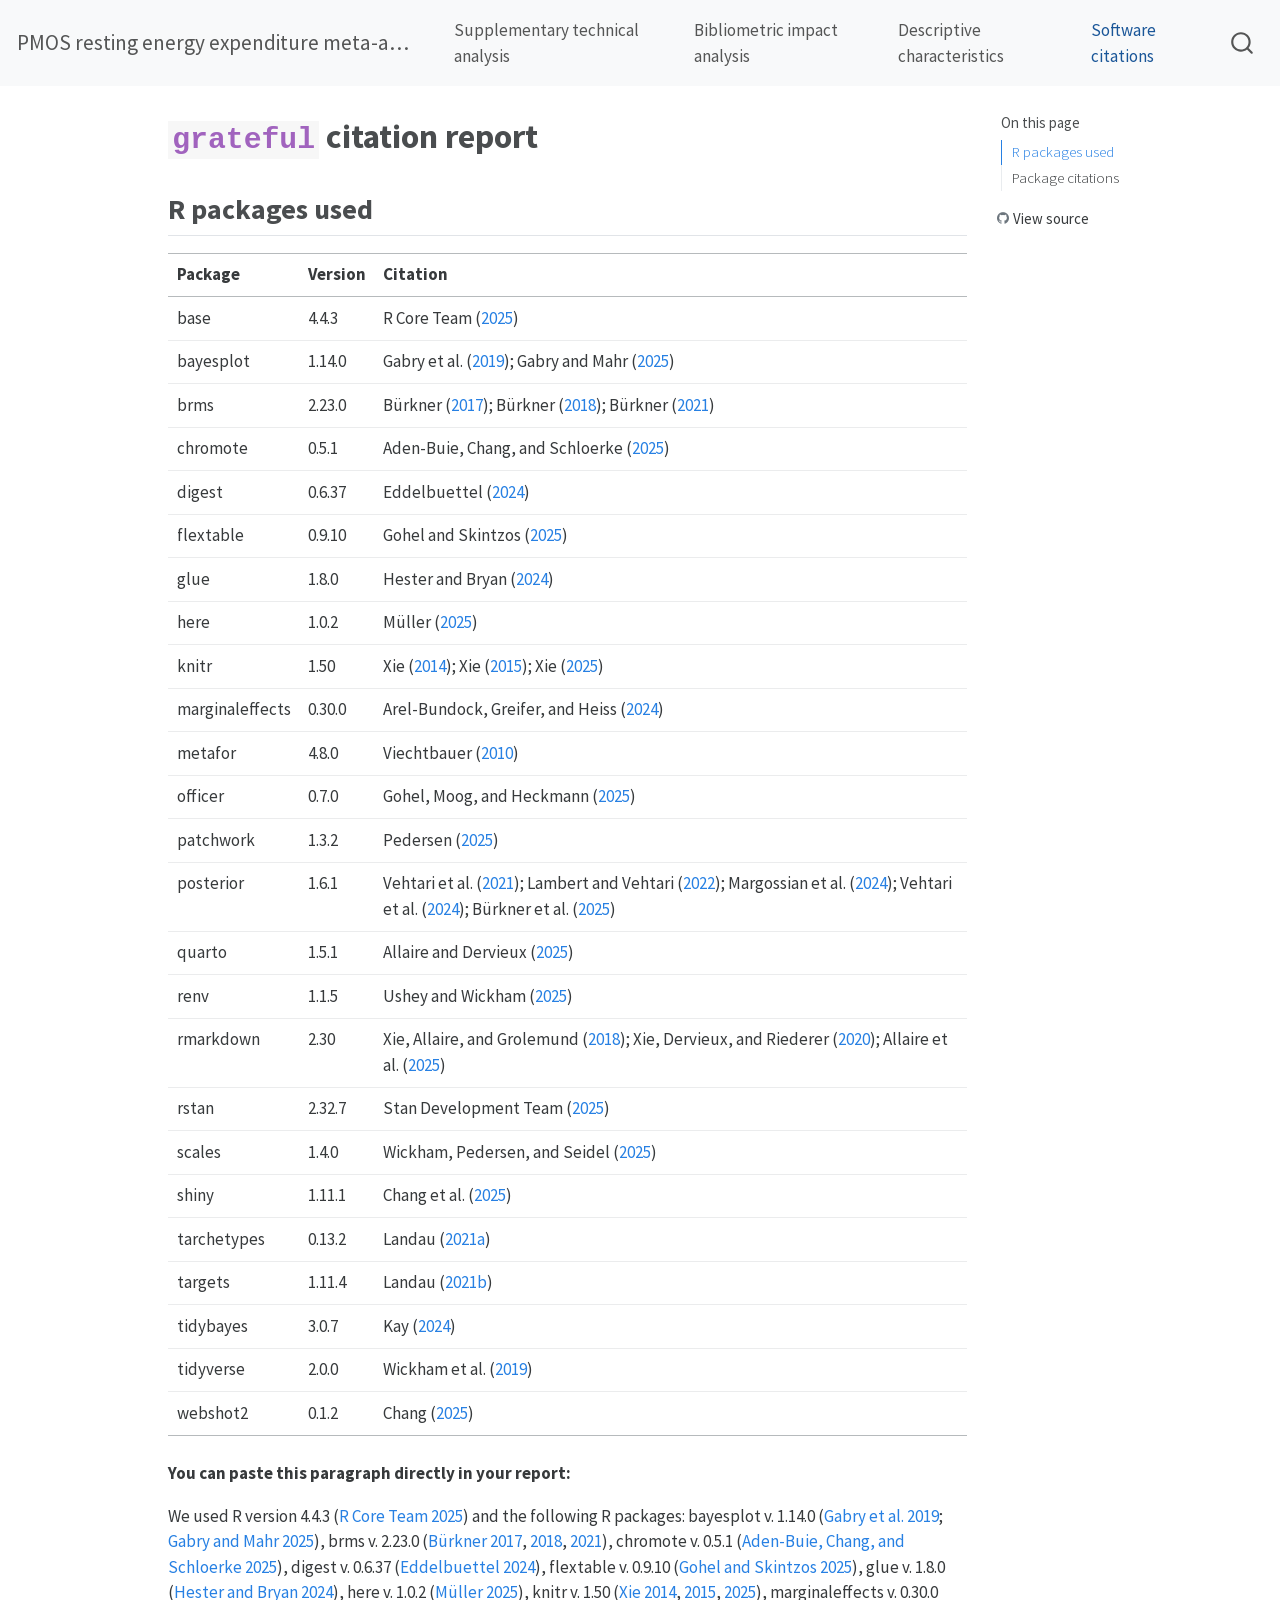
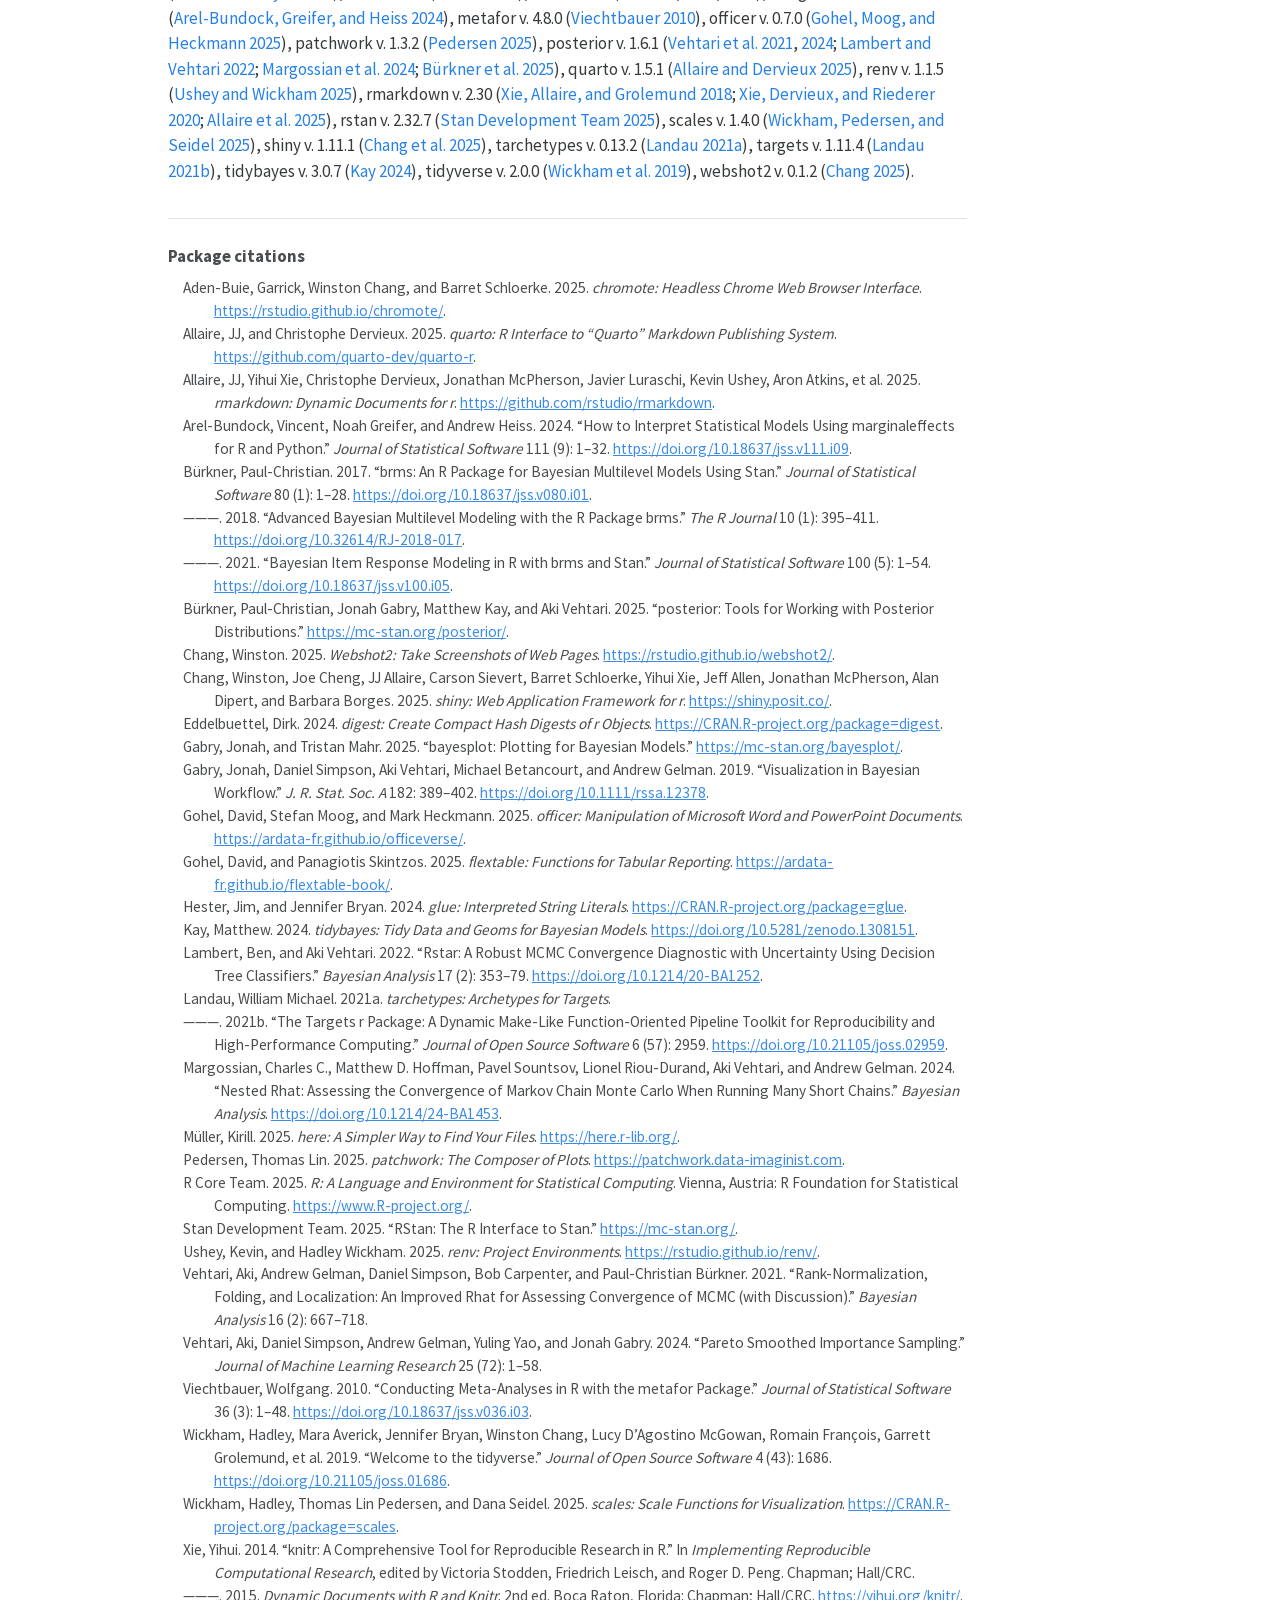
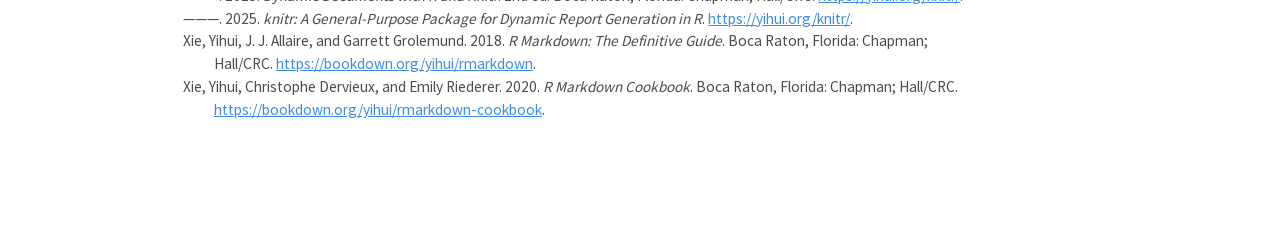
